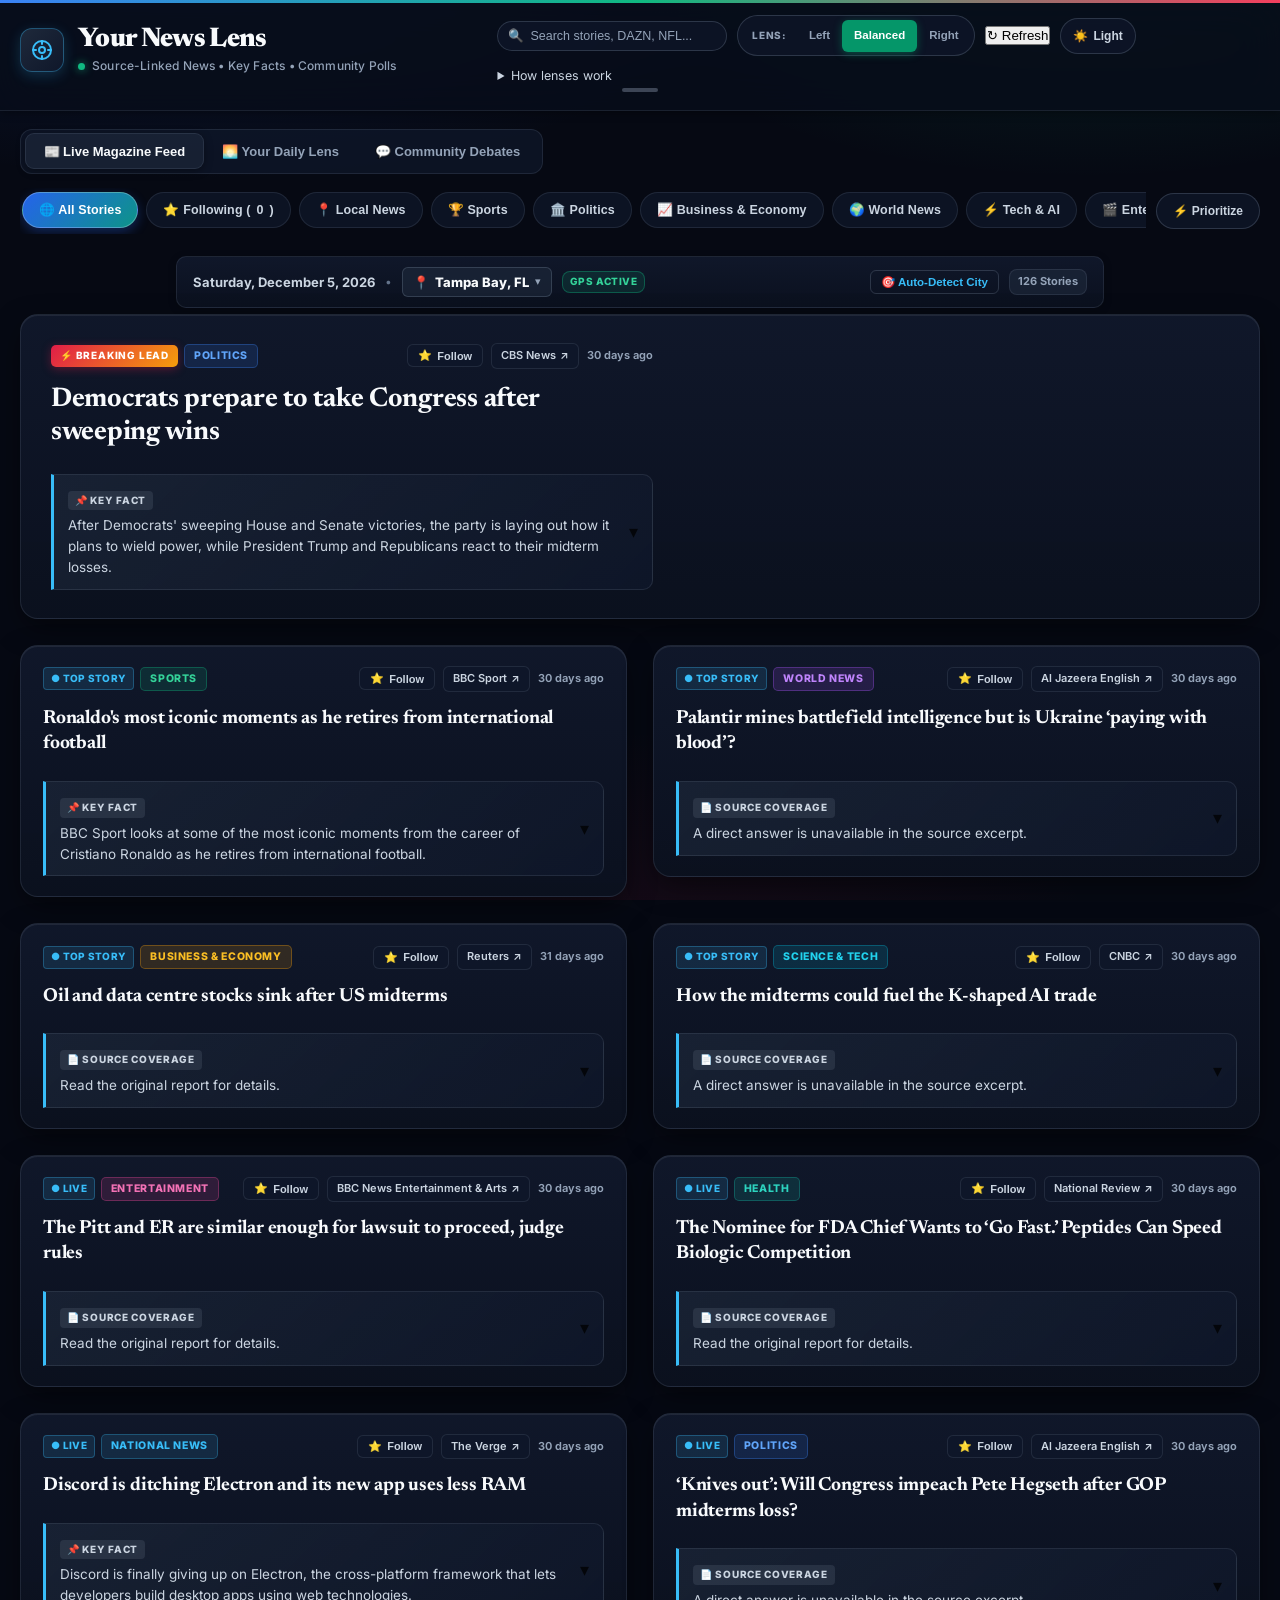
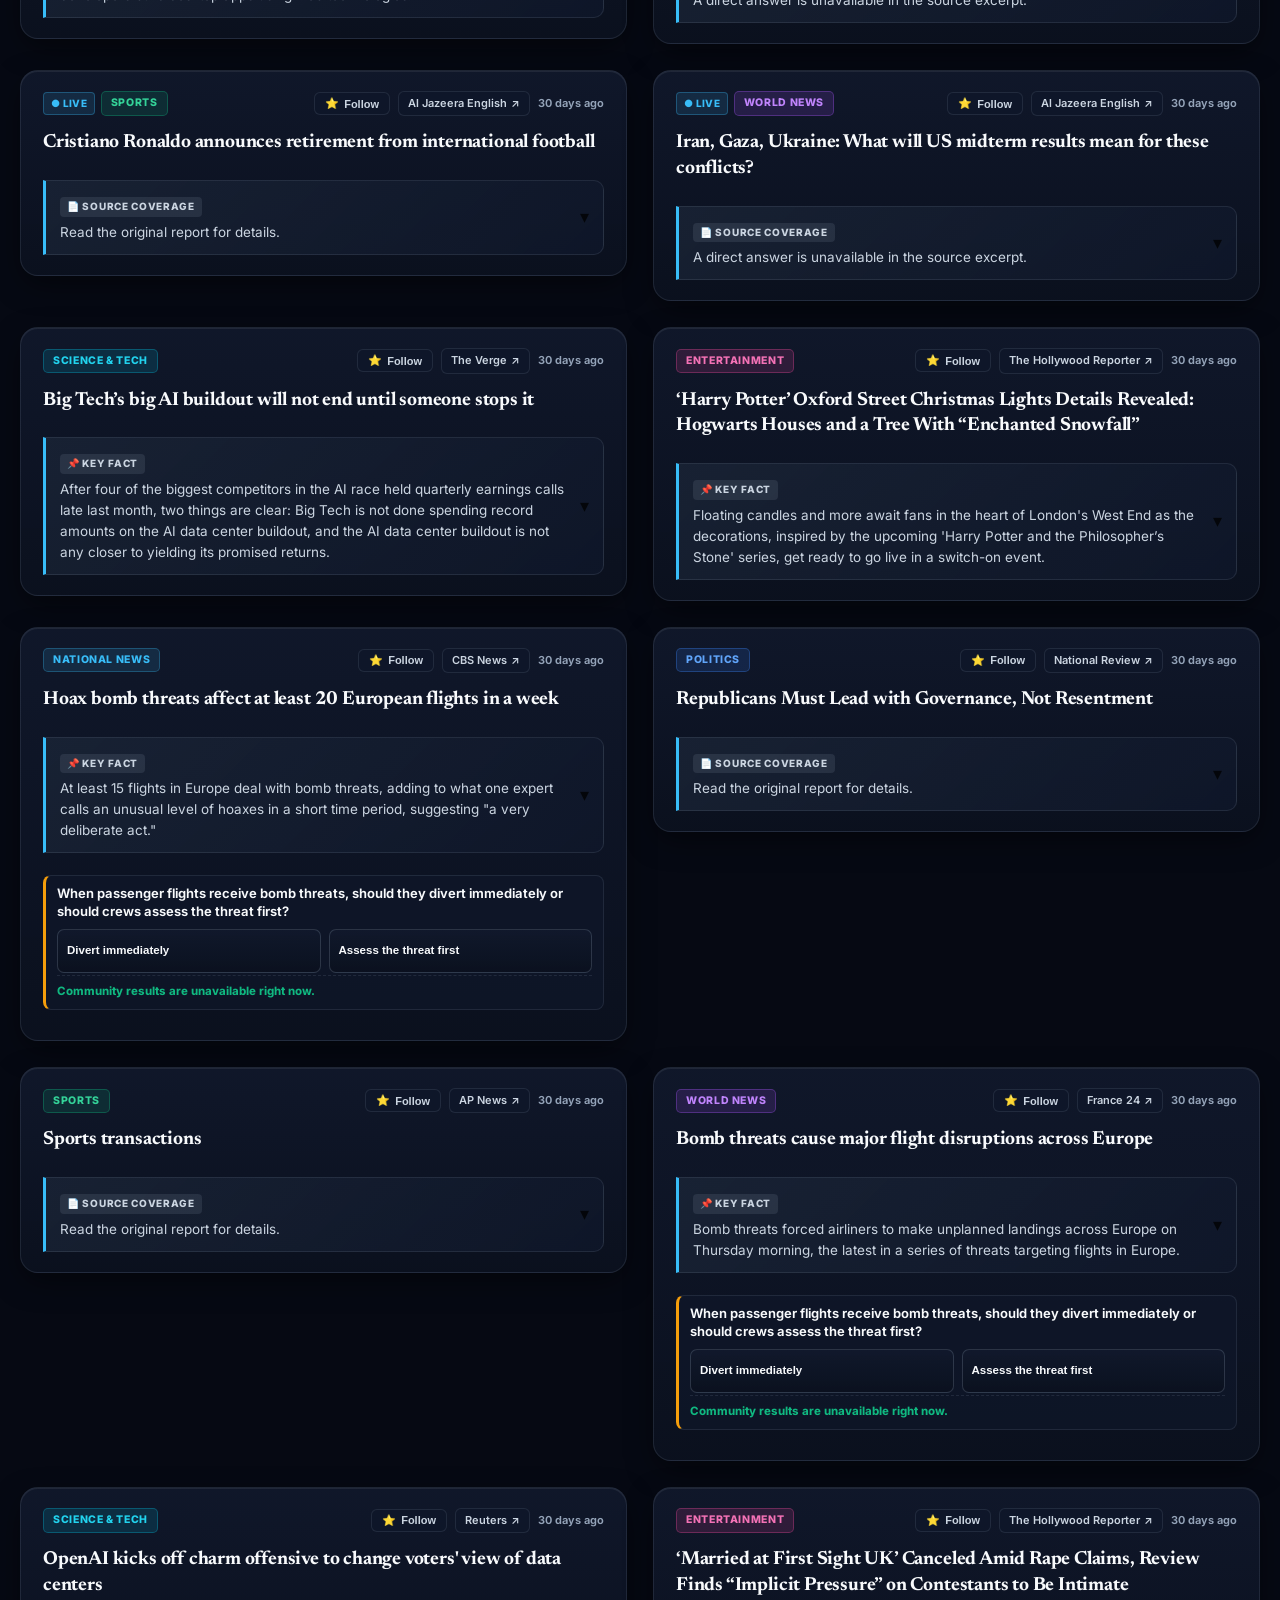
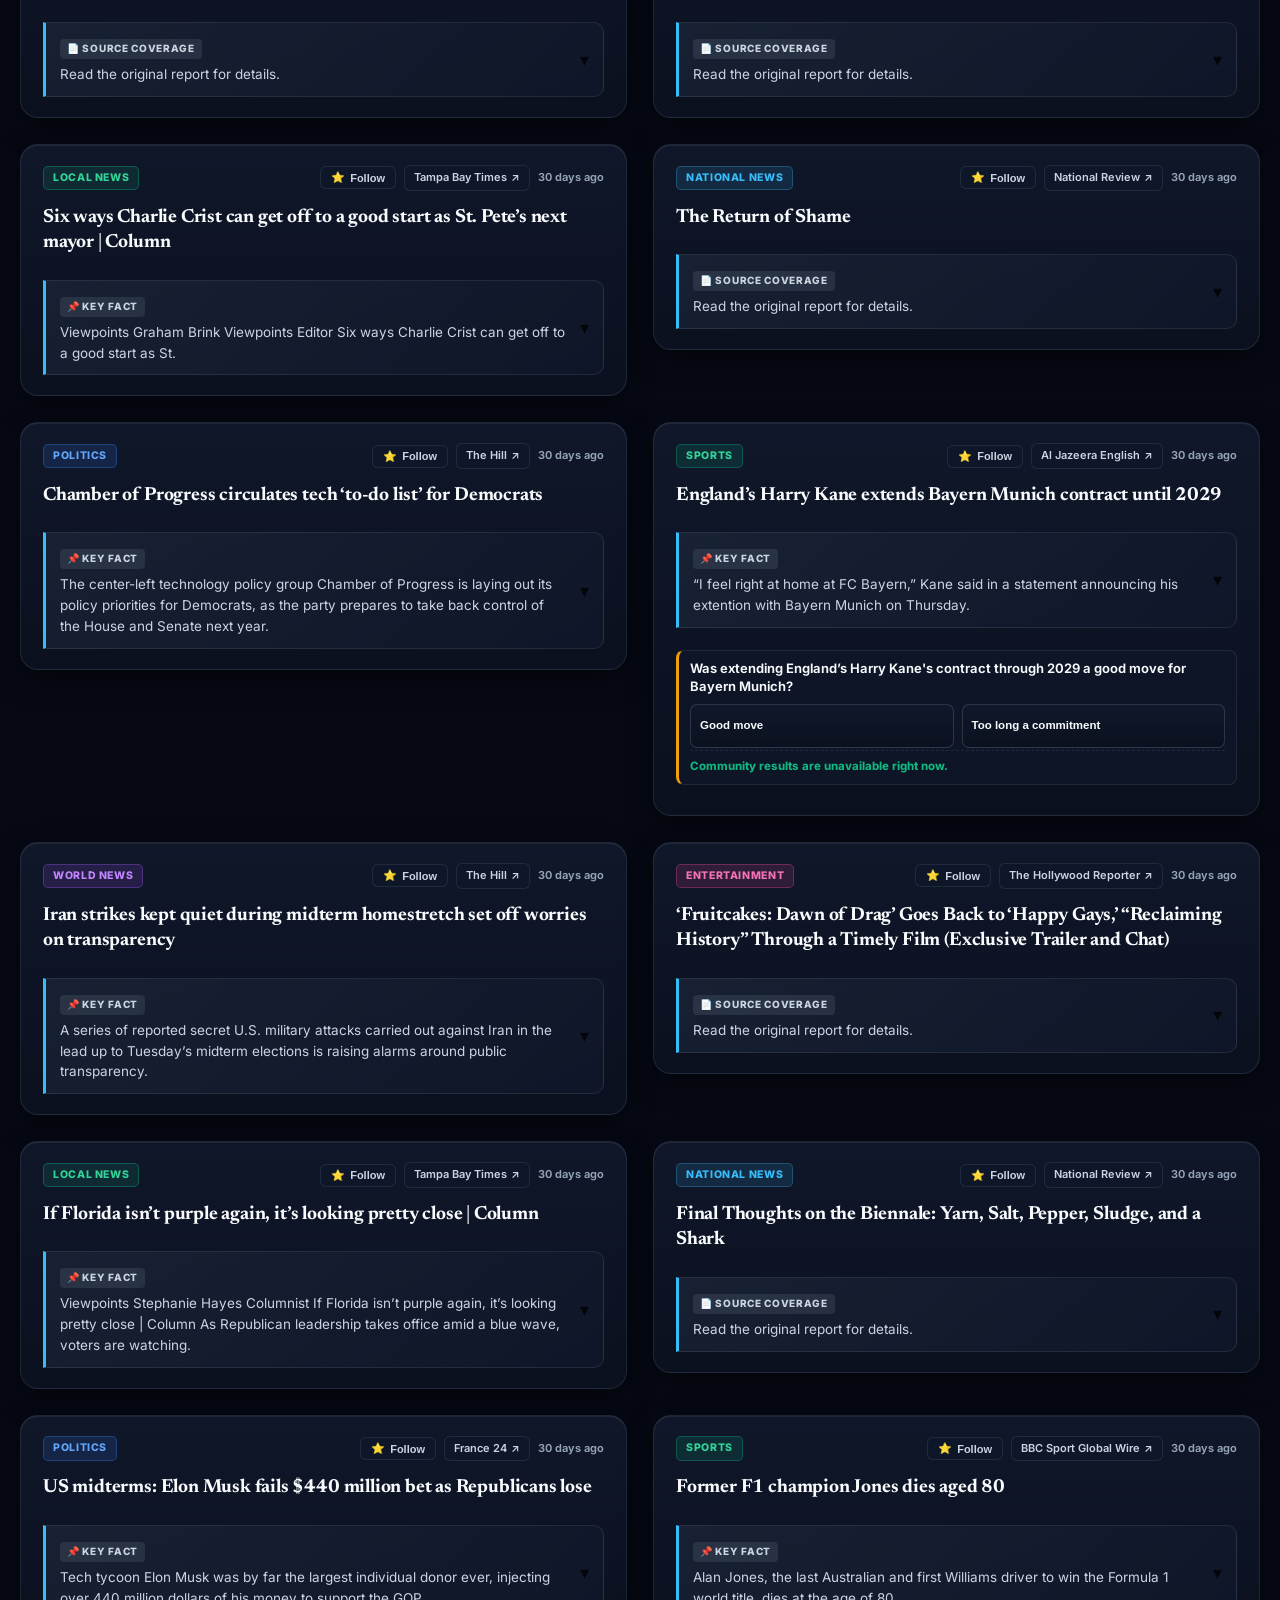
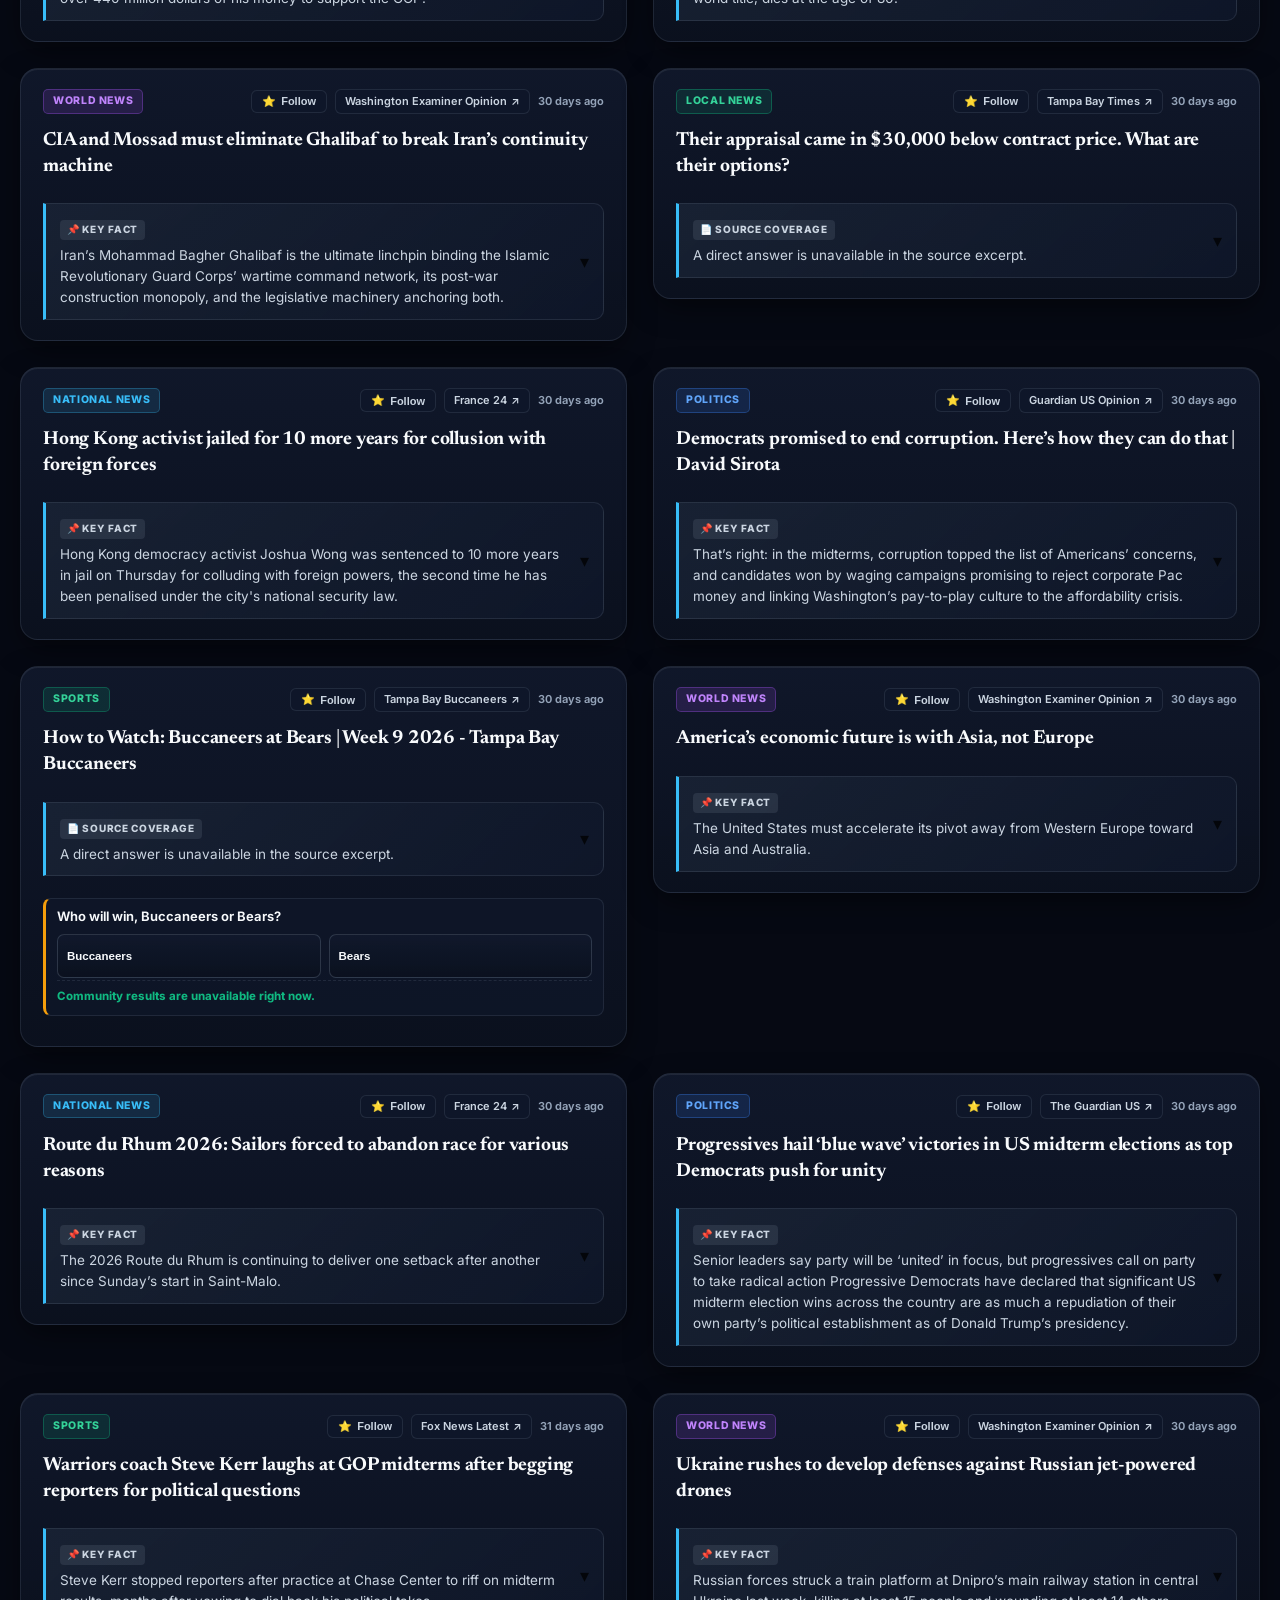
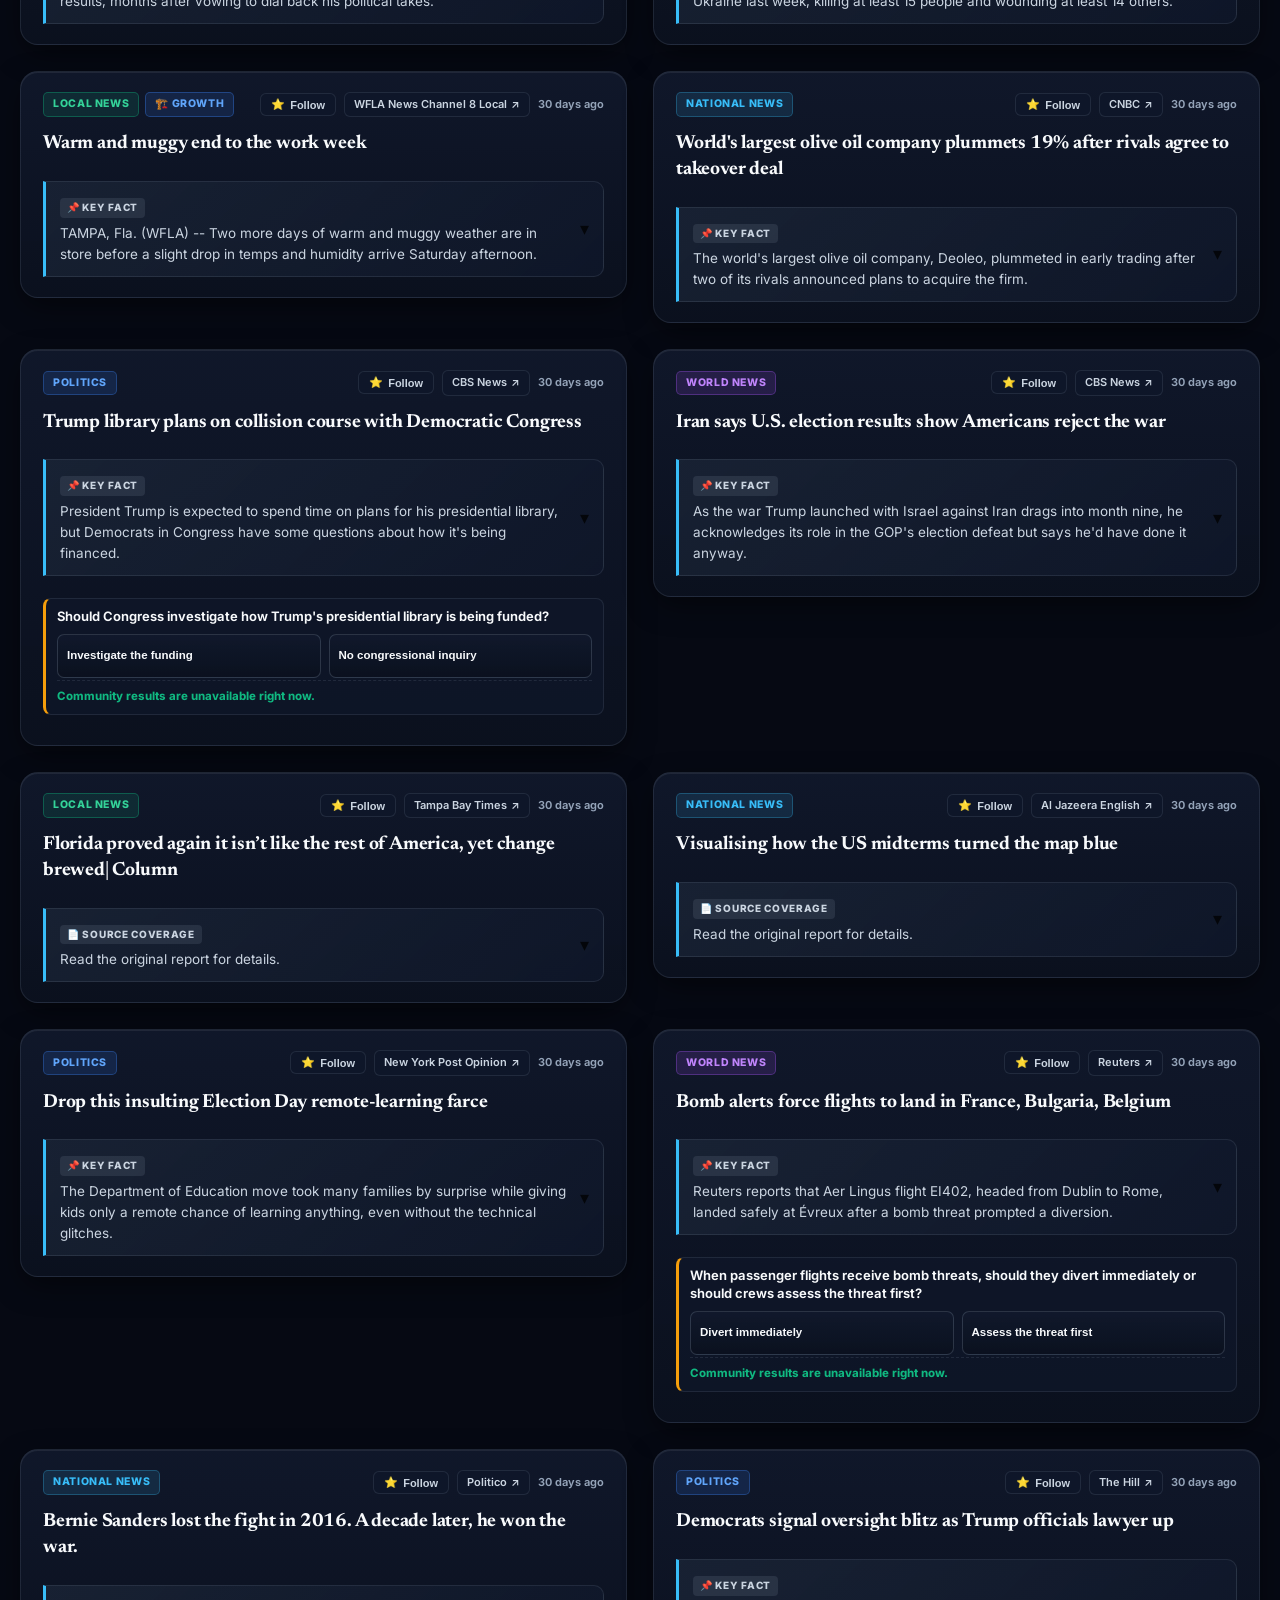
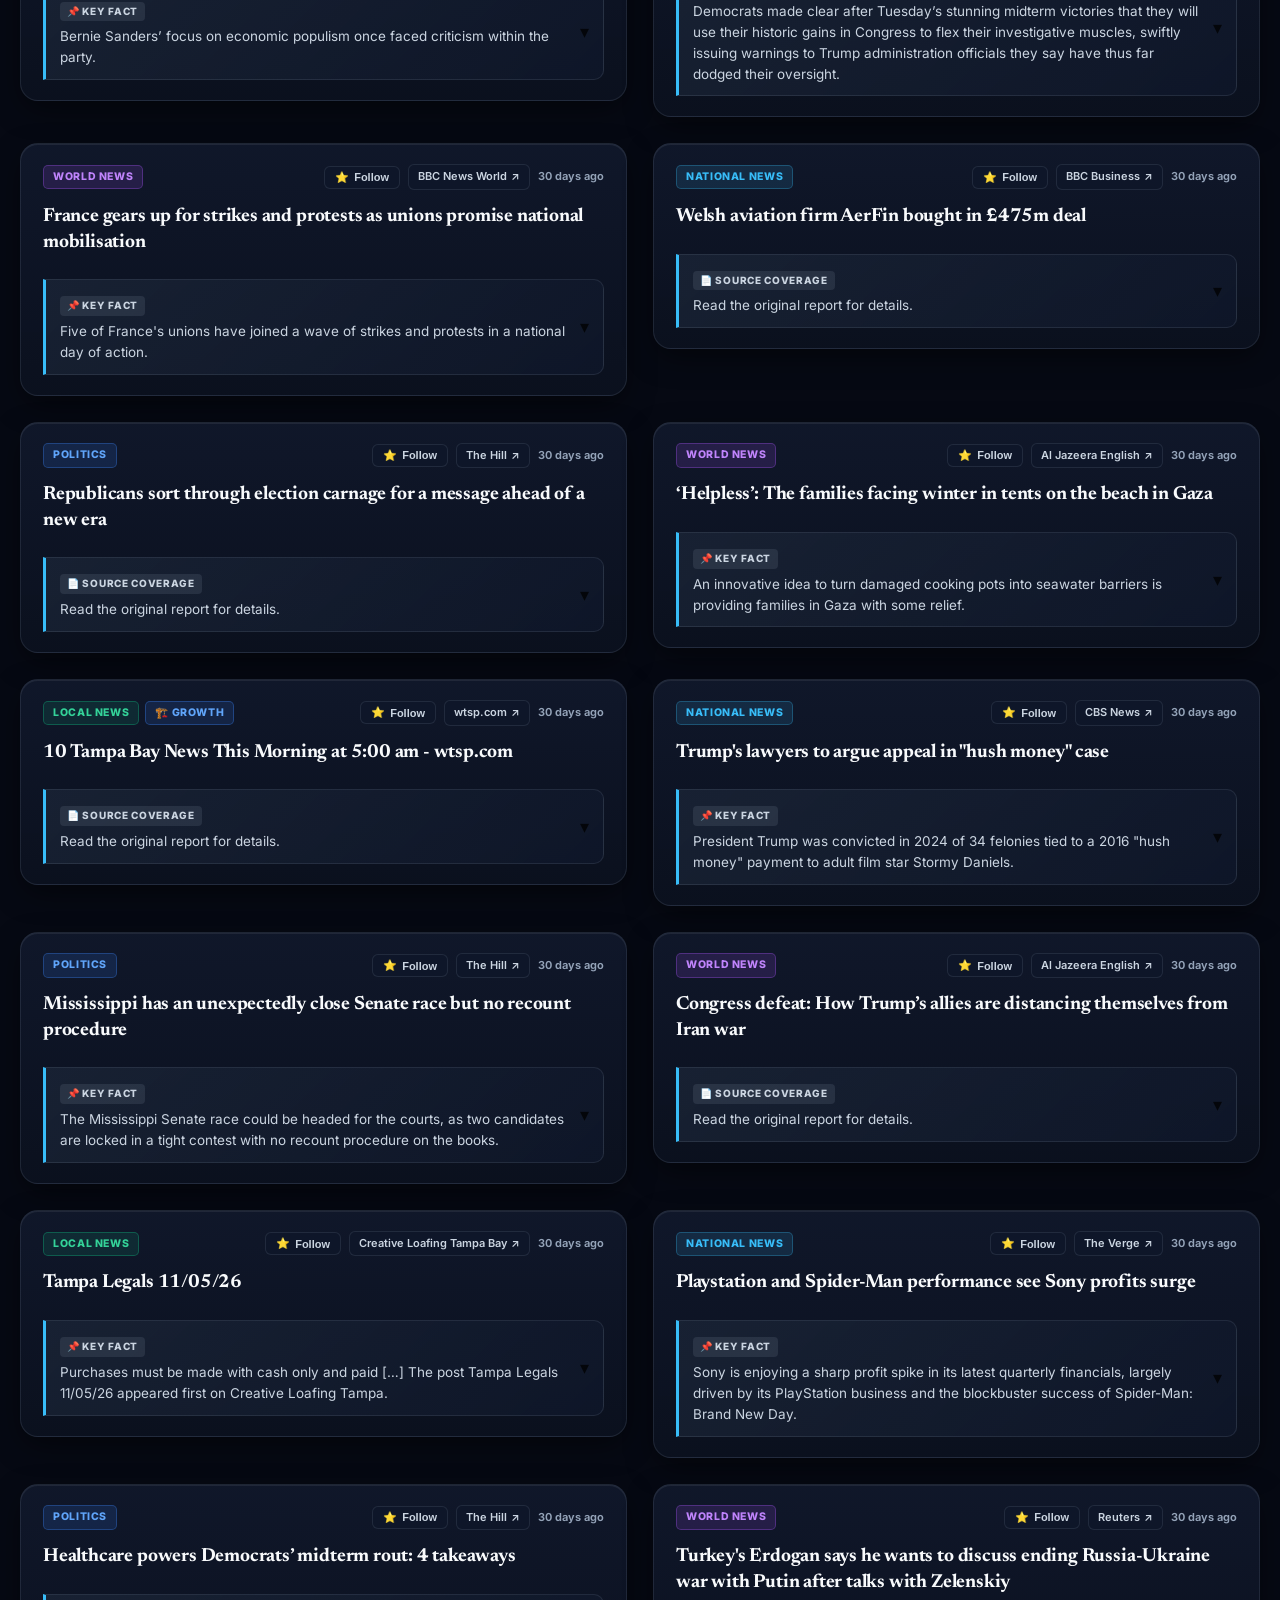
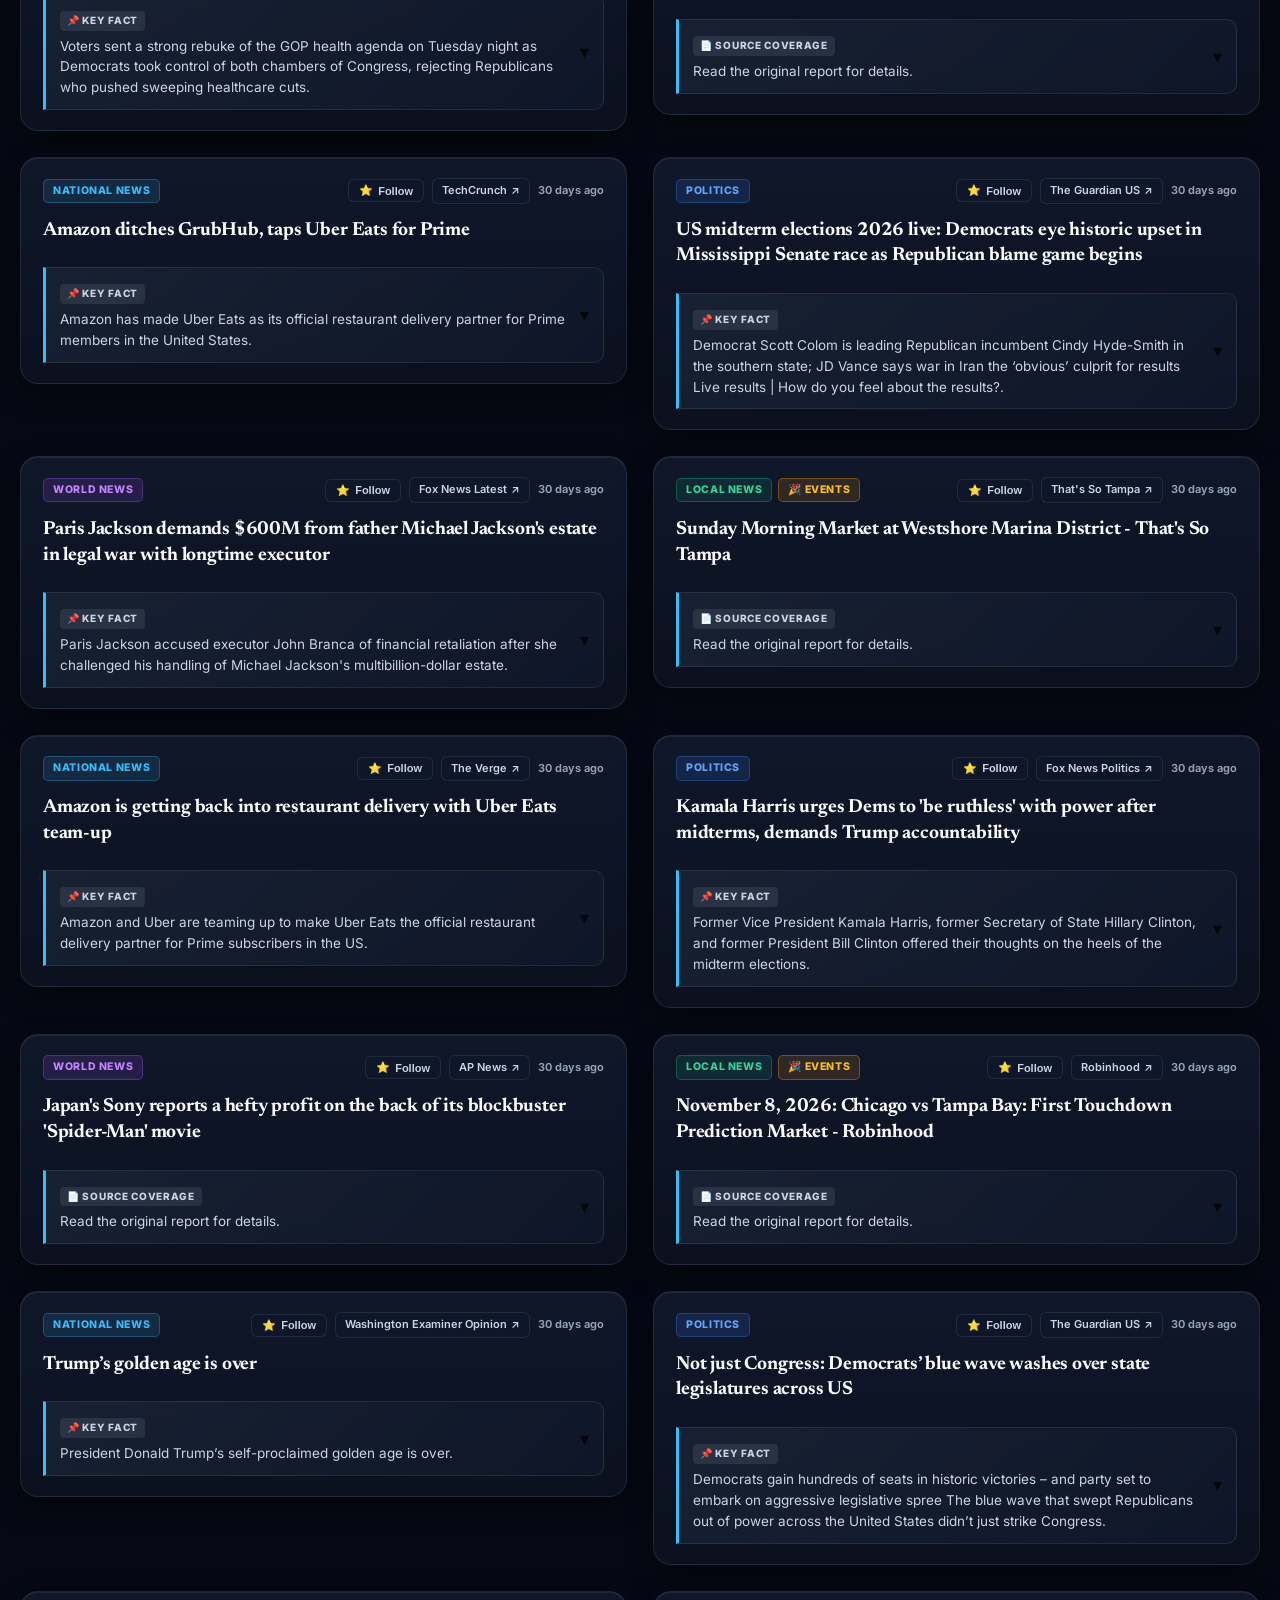
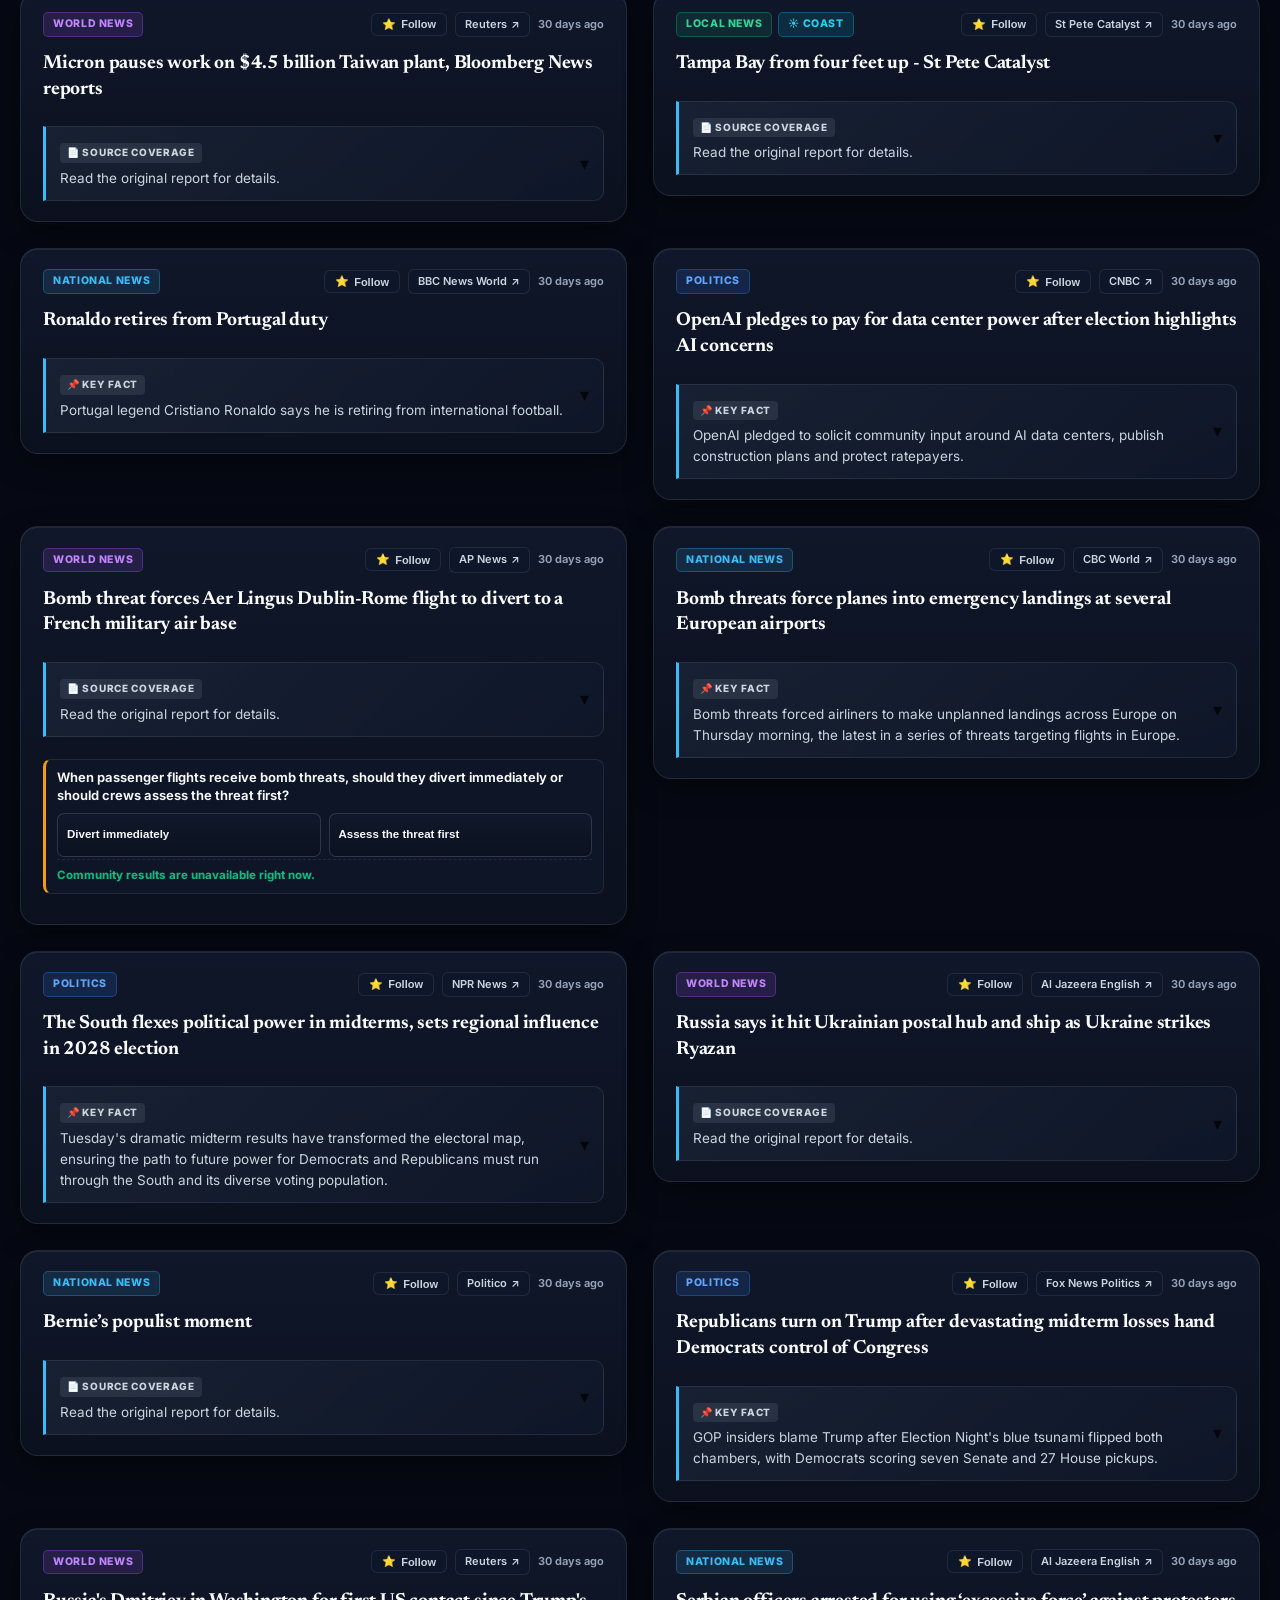
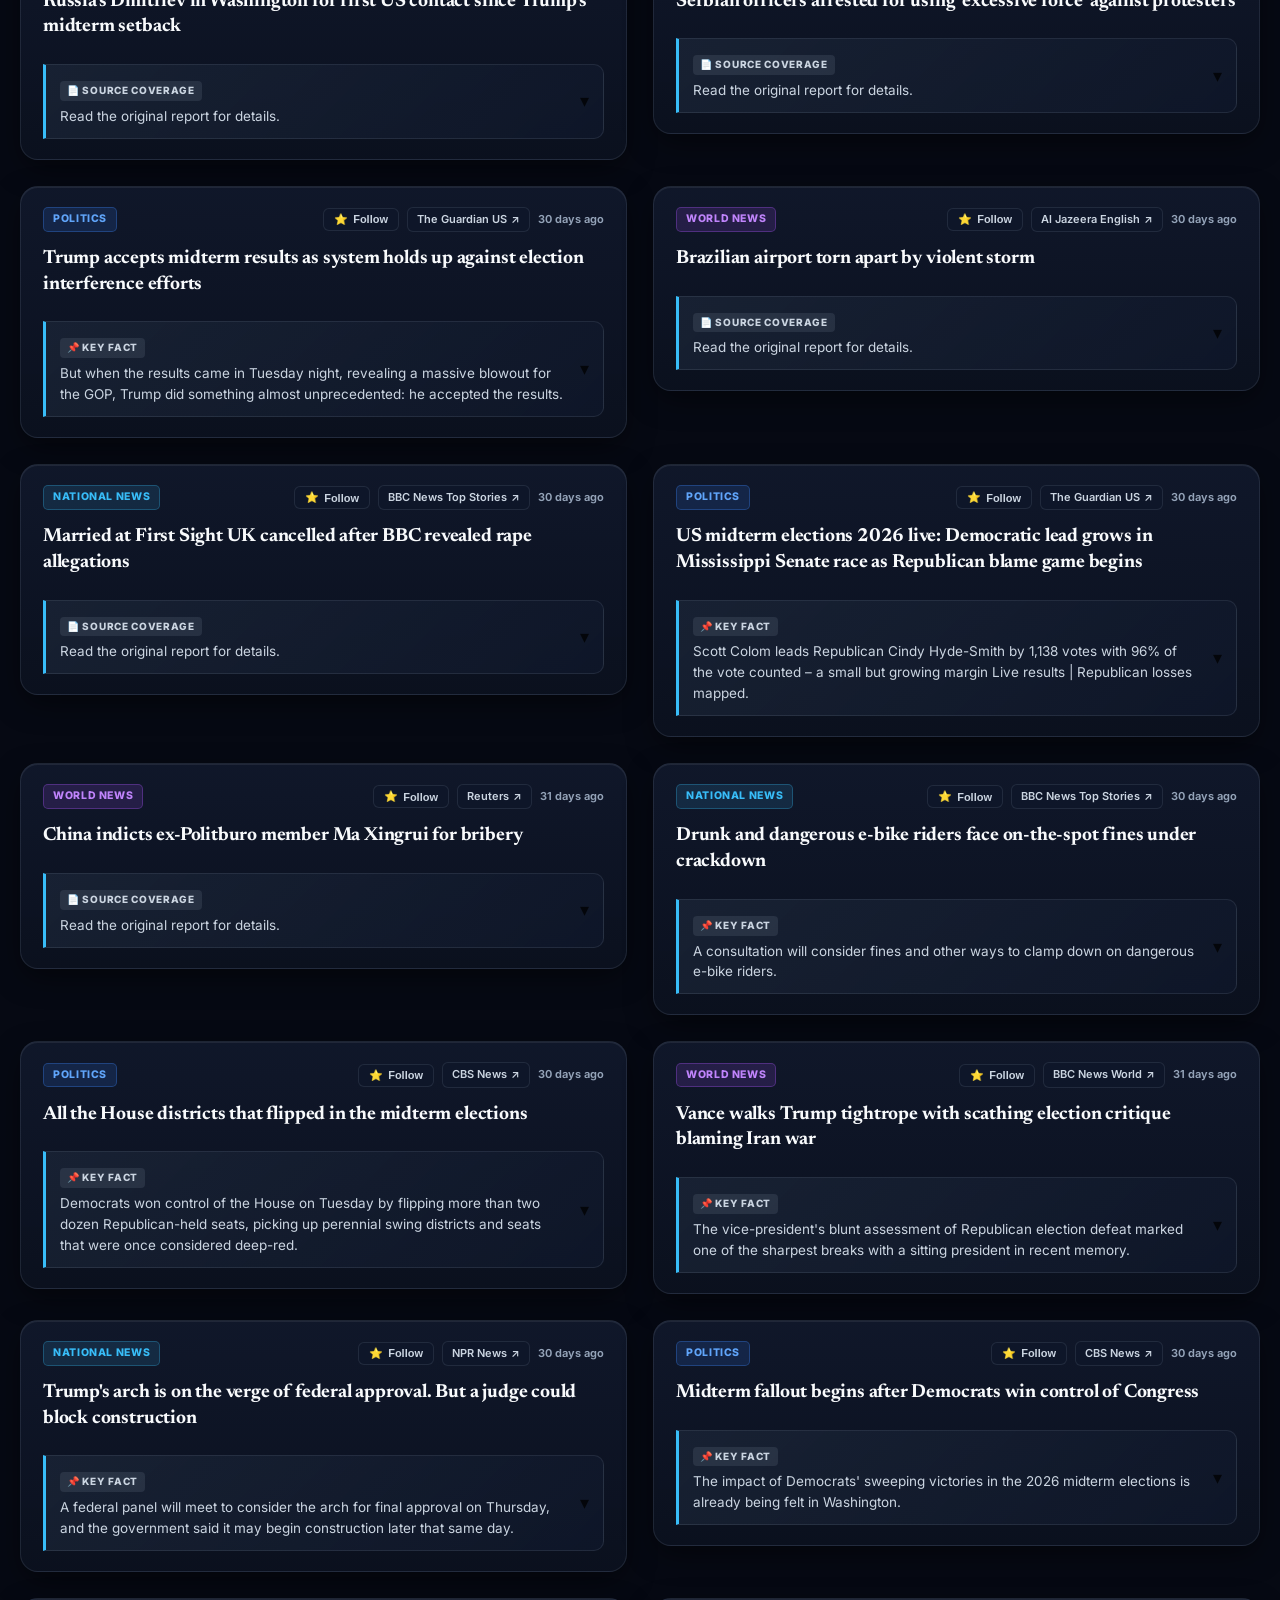
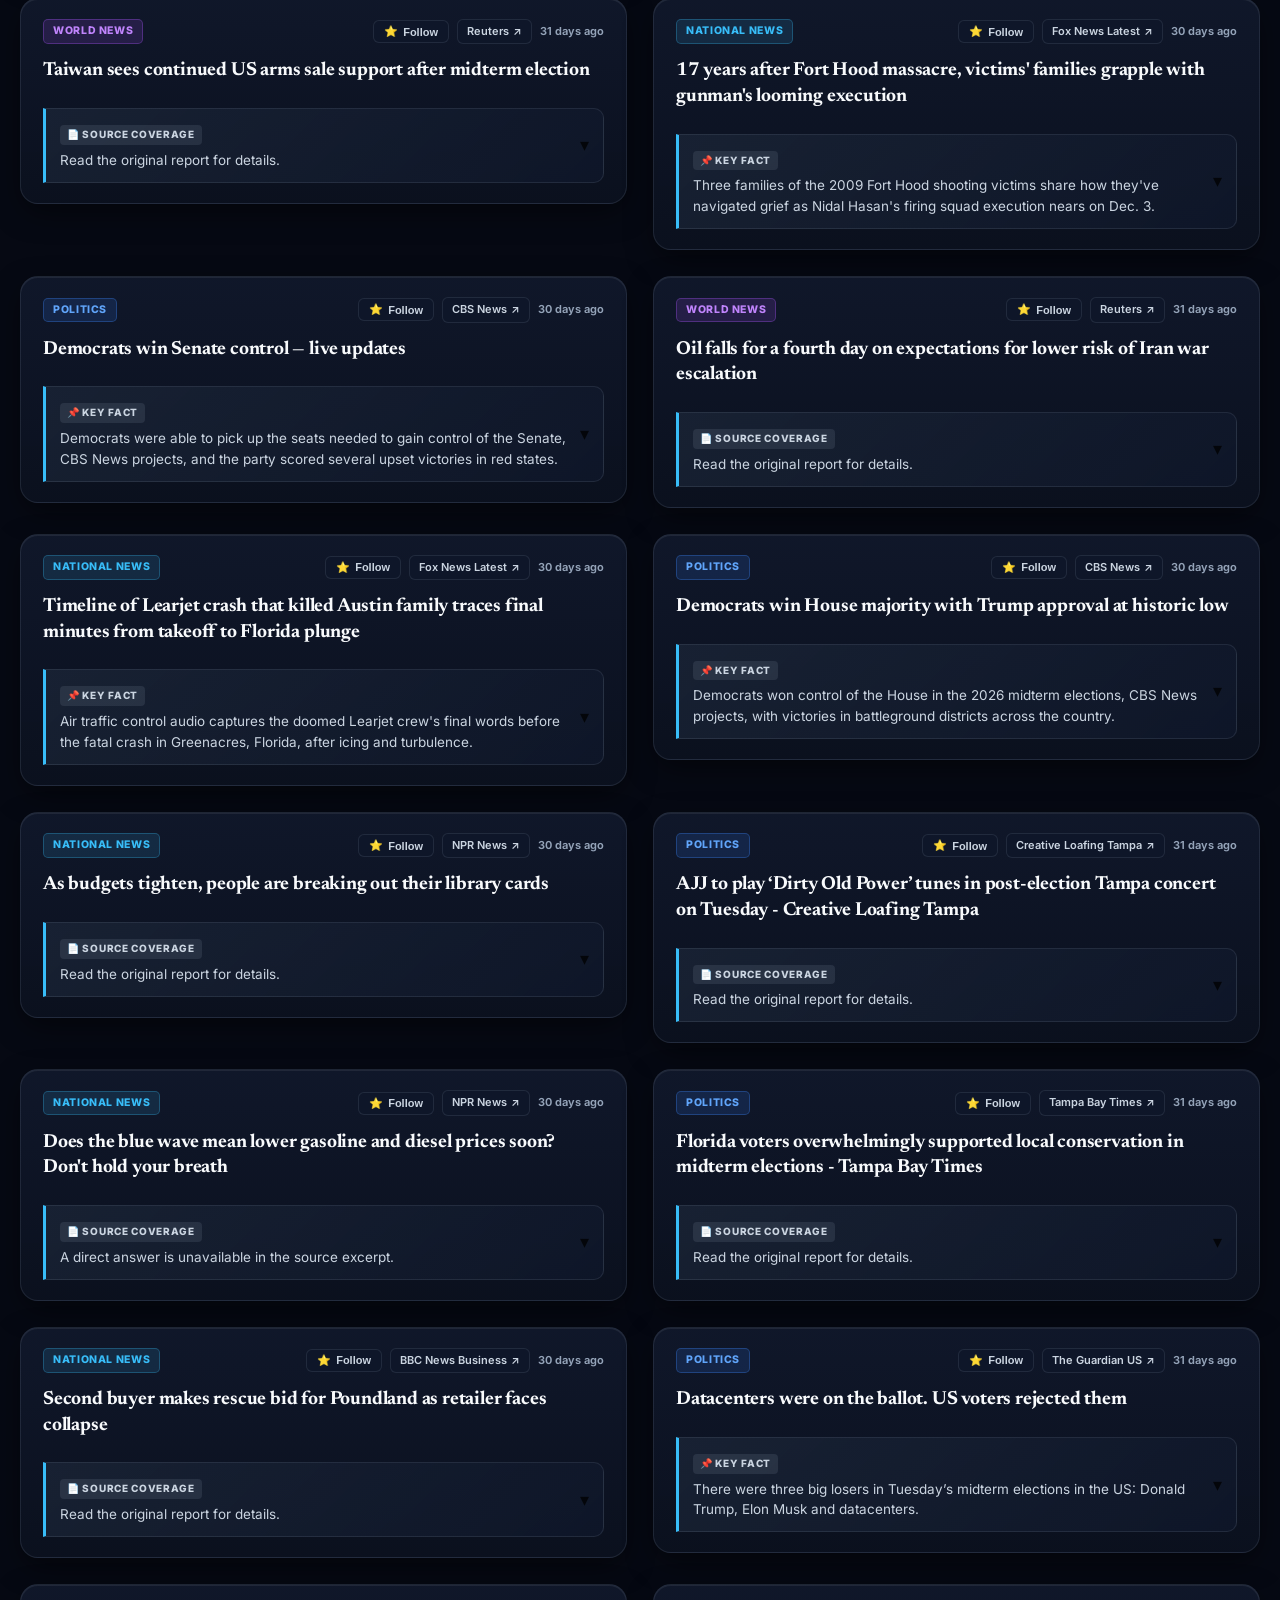
==== index.html @ 4e32388c "chore(wire): publish updated edition" ====
<!DOCTYPE html>
<html lang="en" data-theme="dark">
<head>
  <meta charset="UTF-8">
  <meta name="viewport" content="width=device-width, initial-scale=1.0">
  <meta name="description" content="A source-linked news briefing with concise key facts, different perspectives, and community polls.">
  <link rel="canonical" href="https://yournewslens.com/">
  <meta name="referrer" content="no-referrer">
  <link rel="preconnect" href="https://fonts.googleapis.com">
  <link rel="preconnect" href="https://fonts.gstatic.com" crossorigin>
  <link href="https://fonts.googleapis.com/css2?family=Inter:wght@400;500;600;700;800&family=Newsreader:ital,opsz,wght@0,6..72,400;0,6..72,600;0,6..72,700;0,6..72,800;1,6..72,400;1,6..72,600&display=swap" rel="stylesheet">
  <title>Your News Lens — Live Intelligence • Instant Answers • 3 Perspectives</title>
  <link rel="stylesheet" href="styles.css?v=72d0c7853863">
  <script defer src="app.js?v=53fbfe1c4f8f"></script>
  <script defer src="polling.js?v=587a704f7e82"></script>
</head>
<body>

  <div id="toastBox" class="toast-msg">✓ Copied!</div>

  <!-- Live Breaking Wire Ticker Bar -->


  <!-- Glassmorphic Editorial Masthead -->
  <header class="app-header" id="topAppBanner">
    <div id="bannerPullRefreshBar" class="banner-pull-refresh-bar" aria-live="polite"><span id="bannerPullRefreshIcon">↓</span><span id="bannerPullRefreshText">Pull down on banner to refresh stories</span></div>
    <div class="header-container">
      <div class="brand-row">
        <div class="brand-icon" aria-label="Your News Lens">
          <svg viewBox="0 0 24 24" fill="none" stroke="currentColor" stroke-width="2" stroke-linecap="round" stroke-linejoin="round">
            <circle cx="12" cy="12" r="9"></circle>
            <circle cx="12" cy="12" r="3"></circle>
            <line x1="12" y1="3" x2="12" y2="6"></line>
            <line x1="12" y1="18" x2="12" y2="21"></line>
            <line x1="3" y1="12" x2="6" y2="12"></line>
            <line x1="18" y1="12" x2="21" y2="12"></line>
          </svg>
        </div>
        <div class="brand-text">
          <div class="brand-title">Your News Lens</div>
          <div class="brand-tagline">
            <span class="live-indicator"></span>
            <span>Source-Linked News • Key Facts • Community Polls</span>
          </div>
        </div>
      </div>

      <div class="header-controls">
        <div class="search-input-wrap">
          <span class="search-icon-prefix">🔍</span>
          <input type="search" id="liveSearchInput" class="live-search-input" placeholder="Search stories, DAZN, NFL..." oninput="handleLiveSearch(this)" aria-label="Search stories" />
        </div>

        <div class="lens-selector-wrapper" role="group" aria-label="Perspective Lens Selector">
          <span class="lens-label">Lens:</span>
          <button type="button" class="lens-btn left" id="btnGlobalLeft" onclick="setGlobalPerspective('LEFT')">Left</button>
          <button type="button" class="lens-btn center active" id="btnGlobalCenter" onclick="setGlobalPerspective('CENTER')">Balanced</button>
          <button type="button" class="lens-btn right" id="btnGlobalRight" onclick="setGlobalPerspective('RIGHT')">Right</button>
        </div>

        <button type="button" class="btn-header-refresh" id="btnEditionRefresh" onclick="triggerBannerRefresh()" title="Refresh live stories without scrolling to top" aria-label="Refresh live stories">↻ <span>Refresh</span></button>
        <button type="button" class="btn-theme-toggle" id="btnThemeToggle" onclick="toggleThemeMode()" title="Switch between Obsidian Dark and Editorial Light mode">
          <span>☀️</span><span>Light</span>
        </button>
      </div>
    </div>
    <div class="banner-pull-pill-wrap" onclick="if(window.triggerBannerRefresh) window.triggerBannerRefresh();" title="Pull down on banner or tap to refresh stories"><div class="banner-pull-pill"></div></div>
  </header>

  <!-- Sub-Nav: View Tabs & Jewel-Tone Category Filter Bar -->
  <div class="filter-bar">
    <div class="top-nav-row">
      <div class="view-tabs" role="tablist">
        <button type="button" class="view-tab active" id="navStories" onclick="showStoriesTab()">
          <span>📰 Live Magazine Feed</span>
        </button>
        <button type="button" class="view-tab" id="navDailyLens" onclick="showDailyLensTab()">
          <span>🌅 Your Daily Lens</span>
        </button>
        <button type="button" class="view-tab" id="navLounge" onclick="showLoungeTab()">
          <span>💬 Community Debates</span>
        </button>
      </div>
    </div>

    <div class="category-bar-wrapper">
      <div class="category-carousel-wrapper">
        <div class="category-carousel" id="categoryCarousel">
          <button type="button" class="cat-pill active" data-category="All" onclick="filterCategory(this, 'All')">🌐 All Stories</button>
          <button type="button" class="cat-pill" data-category="Following" id="pillFollowing" onclick="filterCategory(this, 'Following')">⭐ Following (<span id="followingCountBadge">0</span>)</button>
          <button type="button" class="cat-pill" data-category="Local" onclick="filterCategory(this, 'Local')">📍 Local News</button>
          <button type="button" class="cat-pill" data-category="Sports" onclick="filterCategory(this, 'Sports')">🏆 Sports</button>
          <button type="button" class="cat-pill" data-category="Politics" onclick="filterCategory(this, 'Politics')">🏛️ Politics</button>
          <button type="button" class="cat-pill" data-category="Business" onclick="filterCategory(this, 'Business')">📈 Business & Economy</button>
          <button type="button" class="cat-pill" data-category="World" onclick="filterCategory(this, 'World')">🌍 World News</button>
          <button type="button" class="cat-pill" data-category="Tech" onclick="filterCategory(this, 'Tech')">⚡ Tech & AI</button>
          <button type="button" class="cat-pill" data-category="Entertainment" onclick="filterCategory(this, 'Entertainment')">🎬 Entertainment</button>
          <button type="button" class="cat-pill" data-category="Health" onclick="filterCategory(this, 'Health')">🩺 Health</button>
          <button type="button" class="cat-pill" data-category="Energy" onclick="filterCategory(this, 'Energy')">🌩️ Energy & Weather</button>
          <button type="button" class="cat-pill" data-category="Crime" onclick="filterCategory(this, 'Crime')">⚖️ Crime & Safety</button>
          <button type="button" class="cat-pill" data-category="Border" onclick="filterCategory(this, 'Border')">🛡️ Border & Security</button>
        </div>
      </div>

      <button type="button" class="btn-quick-customize" id="btnQuickCustomize" onclick="togglePersonalizePanel()" title="Prioritize your preferred beat">⚡ Prioritize</button>
    </div>

    <div class="personalize-panel" id="personalizePanel">
      <div class="personalize-header">
        <div class="personalize-title"><span>Prioritize Beat</span></div>
        <button type="button" class="btn-personalize-close" onclick="togglePersonalizePanel()" aria-label="Close customizer">&times;</button>
      </div>
      <div class="personalize-subhead">Pin your favorite beat to the top of the magazine grid:</div>
      <div class="focus-presets-row">
        <button type="button" class="focus-preset-btn active" data-focus="all" onclick="applyQuickFocus('all')">All News (Balanced Mix)</button>
        <button type="button" class="focus-preset-btn" data-focus="sports" onclick="applyQuickFocus('sports')">🏆 Sports First</button>
        <button type="button" class="focus-preset-btn" data-focus="politics" onclick="applyQuickFocus('politics')">🏛️ Politics First</button>
        <button type="button" class="focus-preset-btn" data-focus="business" onclick="applyQuickFocus('business')">📈 Business First</button>
        <button type="button" class="focus-preset-btn" data-focus="tech" onclick="applyQuickFocus('tech')">⚡ Tech First</button>
      </div>
    </div>
  </div>

  <main>
    <!-- TOP NEWS HORIZONTAL SCROLL CAROUSEL (Top 5 Stories) -->


    <!-- VERTICAL FEED SECTION DIVIDER -->

        <!-- Local News Metro Control Bar -->
    <!-- Welcoming Editorial Masthead & Metro Control -->
    <div class="welcome-edition-bar" id="localNewsBanner">
      <div class="edition-bar-inner">
        <div class="edition-meta-left">
          <span class="edition-date" id="currentEditionDate">Friday, October 30, 2026</span>
          <span class="edition-divider">•</span>
          <div class="edition-location-selector" onclick="toggleCityDropdown()" id="btnChangeCity" title="Click to change metro area">
            <span class="edition-pin">📍</span>
            <span class="edition-city" id="localCityDisplay">Tampa Bay, FL</span>
            <span class="edition-dropdown-icon">▾</span>
          </div>
          <span class="edition-status-badge" id="localStatusPill">GPS Active</span>
        </div>

        <div class="edition-meta-right">
          <button type="button" class="btn-detect-gps" onclick="detectUserLocation()" id="btnDetectLocation" title="Auto-detect current GPS location">
            <span>🎯 Auto-Detect City</span>
          </button>
          <span class="live-counter-pill" id="liveStoryCountBadge">134 Stories</span>
        </div>
      </div>

      <!-- Quick Metro Selector Dropdown -->
      <div class="city-selector-dropdown" id="citySelectorDropdown" style="display: none;">
        <div class="city-dropdown-header">
          <span class="city-dropdown-title">Select Your Metro Area:</span>
          <button type="button" class="btn-close-dropdown" onclick="toggleCityDropdown()" aria-label="Close selector">&times;</button>
        </div>
        <div class="city-presets-grid">
          <button type="button" class="city-preset-btn active" data-metro="Tampa Bay, FL" onclick="selectMetro('Tampa Bay, FL')">🌴 Tampa Bay, FL</button>
          <button type="button" class="city-preset-btn" data-metro="Orlando & Central FL" onclick="selectMetro('Orlando & Central FL')">🍊 Orlando, FL</button>
          <button type="button" class="city-preset-btn" data-metro="Miami & South FL" onclick="selectMetro('Miami & South FL')">🏖️ Miami, FL</button>
          <button type="button" class="city-preset-btn" data-metro="Atlanta Metro, GA" onclick="selectMetro('Atlanta Metro, GA')">🍑 Atlanta, GA</button>
          <button type="button" class="city-preset-btn" data-metro="New York City Metro" onclick="selectMetro('New York City Metro')">🗽 New York, NY</button>
          <button type="button" class="city-preset-btn" data-metro="Washington D.C. Metro" onclick="selectMetro('Washington D.C. Metro')">🏛️ Washington, D.C.</button>
          <button type="button" class="city-preset-btn" data-metro="Chicago & Midwest" onclick="selectMetro('Chicago & Midwest')">🏙️ Chicago, IL</button>
          <button type="button" class="city-preset-btn" data-metro="Los Angeles & SoCal" onclick="selectMetro('Los Angeles & SoCal')">🌴 Los Angeles, CA</button>
          <button type="button" class="city-preset-btn" data-metro="Dallas-Fort Worth, TX" onclick="selectMetro('Dallas-Fort Worth, TX')">🤠 Dallas, TX</button>
        </div>
        <div class="city-custom-input-row">
          <input type="text" id="customCityInput" placeholder="Enter custom city or ZIP code..." class="city-input-field" onkeydown="if(event.key==='Enter') applyCustomCity();" />
          <button type="button" class="btn-apply-city" onclick="applyCustomCity()">Apply</button>
        </div>
      </div>
    </div>

    <!-- Local Subcategories Bar (Reveals when Local News is selected) -->
    <div class="local-subnav-bar" id="localSubnavBar" style="display: none;">
      <div class="local-subnav-inner">
        <span class="local-subnav-label">Local Beat:</span>
        <button type="button" class="subcat-pill active" onclick="filterLocalSubcategory('all', this)">All Local Wire</button>
        <button type="button" class="subcat-pill" onclick="filterLocalSubcategory('events', this)">🎉 Events & Things to Do</button>
        <button type="button" class="subcat-pill" onclick="filterLocalSubcategory('growth', this)">🏗️ Growth & Transit</button>
        <button type="button" class="subcat-pill" onclick="filterLocalSubcategory('coast', this)">☀️ Coast & Nature</button>
      </div>
    </div>

    <!-- The Dinner Table Cheat Sheet (60-Second Conversation Ammunition) -->
    <!-- Blind Stance Challenge Section (Micro-Stance Survey & Argument Reveal) -->




    <!-- Streamlined Bento Magazine Feed -->
    <!-- BEGIN DAILY LENS -->

    <!-- YOUR DAILY LENS (Personalized Morning Briefing & 24-Hour Delta) -->
    <div id="dailyLensView" class="daily-lens-container" style="display: none;">
      <div class="daily-lens-header">
        <div class="daily-lens-badge">
          <span>🌅</span> <span>Daily briefing</span>
        </div>
        <h1 class="daily-lens-title">Your Daily Lens</h1>
        <p class="daily-lens-subtitle">Six stories from the latest edition.</p>
        <div class="daily-lens-meta-bar">
          <span class="daily-lens-date" id="dailyLensDateDisplay">Thursday, November 05, 2026</span>
          <span class="daily-lens-reading-time">⚡ 4-Minute Morning Read</span>
          <span class="daily-lens-status">🎯 Publisher links included</span>
        </div>
      </div>

      <div class="daily-lens-grid" id="dailyLensStoriesGrid">

        <article class="daily-lens-story-card" id="daily-card-story-6350333f39b2155126bd">
          <div class="daily-card-top">
            <div class="daily-card-badge-row">
              <span class="category-tag cat-politics">Politics</span>
              <span class="daily-card-source">CBS News • 7 mins ago</span>
            </div>
            <h2 class="daily-card-title" onclick="jumpToStoryCard('story-6350333f39b2155126bd')">Democrats prepare to take Congress after sweeping wins</h2>
          </div>

          <!-- What the source reports Callout Box -->
          <div class="what-changed-box">
            <div class="what-changed-header">
              <span class="what-changed-icon">⚡</span>
              <span class="what-changed-label">What the source reports</span>
            </div>
            <p class="what-changed-text">After Democrats&#x27; sweeping House and Senate victories, the party is laying out how it plans to wield power, while President Trump and Republicans react to their midterm losses.</p>
          </div>

          <div class="daily-card-actions">
            <button type="button" class="btn-follow-story" id="daily-follow-story-6350333f39b2155126bd" onclick="toggleFollowStory('story-6350333f39b2155126bd', this)">
              <span class="star-icon">⭐</span>
              <span class="follow-text">Follow story</span>
            </button>
            <button type="button" class="btn-jump-story" onclick="jumpToStoryCard('story-6350333f39b2155126bd')">
              <span>🔍 Full story</span>
              <span>&rarr;</span>
            </button>
          </div>
        </article>
        <article class="daily-lens-story-card" id="daily-card-story-a25be67db84b5a1f7bb3">
          <div class="daily-card-top">
            <div class="daily-card-badge-row">
              <span class="category-tag cat-sports">Sports</span>
              <span class="daily-card-source">BBC Sport • 34 mins ago</span>
            </div>
            <h2 class="daily-card-title" onclick="jumpToStoryCard('story-a25be67db84b5a1f7bb3')">Ronaldo&#x27;s most iconic moments as he retires from international football</h2>
          </div>

          <!-- What the source reports Callout Box -->
          <div class="what-changed-box">
            <div class="what-changed-header">
              <span class="what-changed-icon">⚡</span>
              <span class="what-changed-label">What the source reports</span>
            </div>
            <p class="what-changed-text">BBC Sport looks at some of the most iconic moments from the career of Cristiano Ronaldo as he retires from international football.</p>
          </div>

          <div class="daily-card-actions">
            <button type="button" class="btn-follow-story" id="daily-follow-story-a25be67db84b5a1f7bb3" onclick="toggleFollowStory('story-a25be67db84b5a1f7bb3', this)">
              <span class="star-icon">⭐</span>
              <span class="follow-text">Follow story</span>
            </button>
            <button type="button" class="btn-jump-story" onclick="jumpToStoryCard('story-a25be67db84b5a1f7bb3')">
              <span>🔍 Full story</span>
              <span>&rarr;</span>
            </button>
          </div>
        </article>
        <article class="daily-lens-story-card" id="daily-card-story-585958fcc3450e68f49c">
          <div class="daily-card-top">
            <div class="daily-card-badge-row">
              <span class="category-tag cat-world">World News</span>
              <span class="daily-card-source">Al Jazeera English • 23 mins ago</span>
            </div>
            <h2 class="daily-card-title" onclick="jumpToStoryCard('story-585958fcc3450e68f49c')">Palantir mines battlefield intelligence but is Ukraine ‘paying with blood’?</h2>
          </div>

          <!-- What the source reports Callout Box -->
          <div class="what-changed-box">
            <div class="what-changed-header">
              <span class="what-changed-icon">⚡</span>
              <span class="what-changed-label">What the source reports</span>
            </div>
            <p class="what-changed-text">A direct answer is unavailable in the source excerpt.</p>
          </div>

          <div class="daily-card-actions">
            <button type="button" class="btn-follow-story" id="daily-follow-story-585958fcc3450e68f49c" onclick="toggleFollowStory('story-585958fcc3450e68f49c', this)">
              <span class="star-icon">⭐</span>
              <span class="follow-text">Follow story</span>
            </button>
            <button type="button" class="btn-jump-story" onclick="jumpToStoryCard('story-585958fcc3450e68f49c')">
              <span>🔍 Full story</span>
              <span>&rarr;</span>
            </button>
          </div>
        </article>
        <article class="daily-lens-story-card" id="daily-card-story-24579f43522be140881b">
          <div class="daily-card-top">
            <div class="daily-card-badge-row">
              <span class="category-tag cat-business">Business &amp; Economy</span>
              <span class="daily-card-source">Reuters • 2 hours ago</span>
            </div>
            <h2 class="daily-card-title" onclick="jumpToStoryCard('story-24579f43522be140881b')">Oil and data centre stocks sink after US midterms</h2>
          </div>

          <!-- What the source reports Callout Box -->
          <div class="what-changed-box">
            <div class="what-changed-header">
              <span class="what-changed-icon">⚡</span>
              <span class="what-changed-label">What the source reports</span>
            </div>
            <p class="what-changed-text">Read the original report for details.</p>
          </div>

          <div class="daily-card-actions">
            <button type="button" class="btn-follow-story" id="daily-follow-story-24579f43522be140881b" onclick="toggleFollowStory('story-24579f43522be140881b', this)">
              <span class="star-icon">⭐</span>
              <span class="follow-text">Follow story</span>
            </button>
            <button type="button" class="btn-jump-story" onclick="jumpToStoryCard('story-24579f43522be140881b')">
              <span>🔍 Full story</span>
              <span>&rarr;</span>
            </button>
          </div>
        </article>
        <article class="daily-lens-story-card" id="daily-card-story-6b765f039611ea69d202">
          <div class="daily-card-top">
            <div class="daily-card-badge-row">
              <span class="category-tag cat-tech">Science &amp; Tech</span>
              <span class="daily-card-source">CNBC • 7 mins ago</span>
            </div>
            <h2 class="daily-card-title" onclick="jumpToStoryCard('story-6b765f039611ea69d202')">How the midterms could fuel the K-shaped AI trade</h2>
          </div>

          <!-- What the source reports Callout Box -->
          <div class="what-changed-box">
            <div class="what-changed-header">
              <span class="what-changed-icon">⚡</span>
              <span class="what-changed-label">What the source reports</span>
            </div>
            <p class="what-changed-text">A direct answer is unavailable in the source excerpt.</p>
          </div>

          <div class="daily-card-actions">
            <button type="button" class="btn-follow-story" id="daily-follow-story-6b765f039611ea69d202" onclick="toggleFollowStory('story-6b765f039611ea69d202', this)">
              <span class="star-icon">⭐</span>
              <span class="follow-text">Follow story</span>
            </button>
            <button type="button" class="btn-jump-story" onclick="jumpToStoryCard('story-6b765f039611ea69d202')">
              <span>🔍 Full story</span>
              <span>&rarr;</span>
            </button>
          </div>
        </article>
        <article class="daily-lens-story-card" id="daily-card-story-20a0439da47839082f01">
          <div class="daily-card-top">
            <div class="daily-card-badge-row">
              <span class="category-tag cat-entertainment">Entertainment</span>
              <span class="daily-card-source">BBC News Entertainment &amp; Arts • 36 mins ago</span>
            </div>
            <h2 class="daily-card-title" onclick="jumpToStoryCard('story-20a0439da47839082f01')">The Pitt and ER are similar enough for lawsuit to proceed, judge rules</h2>
          </div>

          <!-- What the source reports Callout Box -->
          <div class="what-changed-box">
            <div class="what-changed-header">
              <span class="what-changed-icon">⚡</span>
              <span class="what-changed-label">What the source reports</span>
            </div>
            <p class="what-changed-text">Read the original report for details.</p>
          </div>

          <div class="daily-card-actions">
            <button type="button" class="btn-follow-story" id="daily-follow-story-20a0439da47839082f01" onclick="toggleFollowStory('story-20a0439da47839082f01', this)">
              <span class="star-icon">⭐</span>
              <span class="follow-text">Follow story</span>
            </button>
            <button type="button" class="btn-jump-story" onclick="jumpToStoryCard('story-20a0439da47839082f01')">
              <span>🔍 Full story</span>
              <span>&rarr;</span>
            </button>
          </div>
        </article>
      </div>
    </div>
<!-- END GENERATED DAILY LENS -->
    <div id="storiesFeedView" class="feed-container" data-edition="8d403a6a4b65853a">
<!-- BEGIN STORY FEED -->

        <article class="compact-card featured-lead-card" data-category="Politics" data-master-category="Politics" data-cat-slug="politics" data-metro="" data-subcategory="" data-lean="center" data-has-perspectives="true" data-topics="[]" data-perspective-mode="political" data-source="CBS News" data-publisher-bias="center" data-original-index="0" id="story-6350333f39b2155126bd">

          <div class="hero-image-wrap" onclick="toggleStoryDetails('story-6350333f39b2155126bd')">
            <img src="https://assets1.cbsnewsstatic.com/hub/i/r/2026/11/05/1c4eaf49-6623-41d6-8d30-4fc32271a7c3/thumbnail/60x60/7ac3d071dd1e74a7b39914a03f14eee5/ap26308685149397.jpg" alt="" class="hero-photo" loading="lazy" referrerpolicy="no-referrer" onerror="this.parentElement.hidden=true" />
            <div class="photo-caption-bar">
              <span class="caption-text"></span>
              <span class="credit-tag">Source: CBS News</span>
            </div>
          </div>

          <div class="card-body">
            <div class="meta-row">
              <div class="tags-group">
                <span class="featured-lead-pill">⚡ BREAKING LEAD</span> <span class="category-tag cat-politics">Politics</span>
              </div>
              <div class="meta-source-wrap">
                <button type="button" class="btn-follow-card" id="follow-btn-story-6350333f39b2155126bd" onclick="toggleFollowStory('story-6350333f39b2155126bd', this); event.stopPropagation();" title="Follow this story for updates">
                  <span class="follow-star">⭐</span>
                  <span class="follow-label">Follow</span>
                </button>
                <a href="https://www.cbsnews.com/live-updates/midterm-election-results-2026-democrats-house-senate-trump/" target="_blank" rel="noopener noreferrer" class="source-link-chip" title="Read original article on CBS News">
                  <span>CBS News</span> <span class="ext-icon">↗</span>
                </a>
                <span class="source-tag" data-timestamp="1793879408">7 mins ago</span>
              </div>
            </div>

            <h3 class="story-title" onclick="toggleStoryDetails('story-6350333f39b2155126bd')" title="Click to view Key Facts">
              Democrats prepare to take Congress after sweeping wins
            </h3>

            <button type="button" class="fact-preview-strip" aria-expanded="false" aria-controls="story-6350333f39b2155126bd-facts-panel" onclick="toggleKeyFactsDrawer('story-6350333f39b2155126bd', event, this)">
              <span class="fact-preview-badge fact">📌 KEY FACT</span>
              <span class="fact-preview-text">After Democrats&#x27; sweeping House and Senate victories, the party is laying out how it plans to wield power, while President Trump and Republicans react to their midterm losses.</span><span class="fact-preview-chevron" aria-hidden="true">▾</span>
            </button>

            <!-- Community voting -->
            <div class="controversial-take-poll" hidden id="story-6350333f39b2155126bd-controversial-poll" data-story-id="story-6350333f39b2155126bd">
              <p class="take-statement-text"></p>

              <div class="take-vote-actions">
                <button type="button" class="btn-take-vote btn-take-agree" id="story-6350333f39b2155126bd-btn-agree" data-story-id="story-6350333f39b2155126bd" data-choice="agree">
                  <span class="vote-label"></span>
                  <span class="vote-pct" id="story-6350333f39b2155126bd-pct-agree" style="display: none;"></span>
                </button>
                <button type="button" class="btn-take-vote btn-take-disagree" id="story-6350333f39b2155126bd-btn-disagree" data-story-id="story-6350333f39b2155126bd" data-choice="disagree">
                  <span class="vote-label"></span>
                  <span class="vote-pct" id="story-6350333f39b2155126bd-pct-disagree" style="display: none;"></span>
                </button>
              </div>

              <!-- Live Polarizing Consensus Track (Populated strictly from real Supabase votes) -->
              <div class="take-consensus-track" id="story-6350333f39b2155126bd-take-track" style="display: none;">
                <div class="take-fill-agree" id="story-6350333f39b2155126bd-fill-agree" style="width: 0%;"></div>
                <div class="take-fill-disagree" id="story-6350333f39b2155126bd-fill-disagree" style="width: 0%;"></div>
              </div>

              <div class="take-footer-meta" id="story-6350333f39b2155126bd-take-footer" style="display: flex;">
                <span class="take-voted-msg" role="status" id="story-6350333f39b2155126bd-voted-msg">Loading community results…</span>
                <span class="take-total-votes" id="story-6350333f39b2155126bd-total-votes"></span>
              </div>
            </div>



            <div class="card-details" id="story-6350333f39b2155126bd-details">
              <div class="facts-drawer-panel" id="story-6350333f39b2155126bd-facts-panel" style="display: block;">

              </div>

              <div class="lens-drawer-panel" id="story-6350333f39b2155126bd-lens-panel" style="display: none;">

              <div id="story-6350333f39b2155126bd-view-LEFT" class="perspective-view-box" style="display: none;">
                <div class="lens-status-row">
                  <div class="lens-chip blue">
                    <span></span>
                    <span>Blue Lens</span>
                  </div>

                  <div class="card-toggle-group">
                    <button type="button" class="card-toggle-btn active left" data-story="story-6350333f39b2155126bd" data-perspective="LEFT" onclick="switchStoryPerspective(this.getAttribute('data-story'), 'LEFT'); event.stopPropagation();">Blue Lens</button>
                    <button type="button" class="card-toggle-btn " data-story="story-6350333f39b2155126bd" data-perspective="CENTER" onclick="switchStoryPerspective(this.getAttribute('data-story'), 'CENTER'); event.stopPropagation();">Balanced Lens</button>
                    <button type="button" class="card-toggle-btn " data-story="story-6350333f39b2155126bd" data-perspective="RIGHT" onclick="switchStoryPerspective(this.getAttribute('data-story'), 'RIGHT'); event.stopPropagation();">Red Lens</button>
                  </div>
                </div>

                <div class="perspective-meta-bar">
                  <span class="perspective-badge pending_commentary">Coverage pending</span>

                </div>

                <div class="talking-points-panel">
                  <div class="panel-header">
                    <span class="panel-title">💬 Key Talking Points & Arguments</span>
                    <button type="button" class="btn-copy-chip" onclick="copyPointsFromCard(this); event.stopPropagation();">📋 Copy</button>
                  </div>
                  <p class="neutral-desc">Source-matched coverage for this lens is pending.</p>
                </div>
              </div>
              <div id="story-6350333f39b2155126bd-view-CENTER" class="perspective-view-box" >
                <div class="lens-status-row">
                  <div class="lens-chip emerald">
                    <span></span>
                    <span>Balanced Lens</span>
                  </div>

                  <div class="card-toggle-group">
                    <button type="button" class="card-toggle-btn " data-story="story-6350333f39b2155126bd" data-perspective="LEFT" onclick="switchStoryPerspective(this.getAttribute('data-story'), 'LEFT'); event.stopPropagation();">Blue Lens</button>
                    <button type="button" class="card-toggle-btn active center" data-story="story-6350333f39b2155126bd" data-perspective="CENTER" onclick="switchStoryPerspective(this.getAttribute('data-story'), 'CENTER'); event.stopPropagation();">Balanced Lens</button>
                    <button type="button" class="card-toggle-btn " data-story="story-6350333f39b2155126bd" data-perspective="RIGHT" onclick="switchStoryPerspective(this.getAttribute('data-story'), 'RIGHT'); event.stopPropagation();">Red Lens</button>
                  </div>
                </div>

                <div class="perspective-meta-bar">
                  <span class="perspective-badge documented_commentary">📑 Documented Commentary</span>
                  <a class="source-attribution" href="https://www.cbsnews.com/live-updates/midterm-election-results-2026-democrats-house-senate-trump/" target="_blank" rel="noopener noreferrer">CBS News ↗</a>
                </div>

                <div class="talking-points-panel">
                  <div class="panel-header">
                    <span class="panel-title">💬 Key Talking Points & Arguments</span>
                    <button type="button" class="btn-copy-chip" onclick="copyPointsFromCard(this); event.stopPropagation();">📋 Copy</button>
                  </div>
                  <div class="quote-row">After Democrats&#x27; sweeping House and Senate victories, the party is laying out how it plans to wield power, while President Trump and Republicans react to their midterm losses.</div>
                </div>
              </div>
              <div id="story-6350333f39b2155126bd-view-RIGHT" class="perspective-view-box" style="display: none;">
                <div class="lens-status-row">
                  <div class="lens-chip red">
                    <span></span>
                    <span>Red Lens</span>
                  </div>

                  <div class="card-toggle-group">
                    <button type="button" class="card-toggle-btn " data-story="story-6350333f39b2155126bd" data-perspective="LEFT" onclick="switchStoryPerspective(this.getAttribute('data-story'), 'LEFT'); event.stopPropagation();">Blue Lens</button>
                    <button type="button" class="card-toggle-btn " data-story="story-6350333f39b2155126bd" data-perspective="CENTER" onclick="switchStoryPerspective(this.getAttribute('data-story'), 'CENTER'); event.stopPropagation();">Balanced Lens</button>
                    <button type="button" class="card-toggle-btn active right" data-story="story-6350333f39b2155126bd" data-perspective="RIGHT" onclick="switchStoryPerspective(this.getAttribute('data-story'), 'RIGHT'); event.stopPropagation();">Red Lens</button>
                  </div>
                </div>

                <div class="perspective-meta-bar">
                  <span class="perspective-badge pending_commentary">Coverage pending</span>

                </div>

                <div class="talking-points-panel">
                  <div class="panel-header">
                    <span class="panel-title">💬 Key Talking Points & Arguments</span>
                    <button type="button" class="btn-copy-chip" onclick="copyPointsFromCard(this); event.stopPropagation();">📋 Copy</button>
                  </div>
                  <p class="neutral-desc">Source-matched coverage for this lens is pending.</p>
                </div>
              </div>
              </div>

              <div class="card-bottom-actions">
                <a href="https://www.cbsnews.com/live-updates/midterm-election-results-2026-democrats-house-senate-trump/" target="_blank" rel="noopener noreferrer" class="btn-read-article" title="Read full original article on CBS News">
                  <span>📖</span>
                  <span>Read Article</span>
                  <span class="arrow-up-right">↗</span>
                </a>
                <div class="card-action-group">
                  <button type="button" class="btn-action-small" onclick="toggleSaveCard(this)">
                    <span>🤍</span>
                    <span>Save</span>
                  </button>
                  <button type="button" class="btn-discuss-small" onclick="showLoungeTab()">
                    <span>👥</span> Discuss
                  </button>
                </div>
              </div>
            </div>
          </div>
        </article>

        <article class="compact-card" data-category="Sports" data-master-category="Sports" data-cat-slug="sports" data-metro="" data-subcategory="" data-lean="center" data-has-perspectives="true" data-topics="[]" data-perspective-mode="topical" data-source="BBC Sport" data-publisher-bias="center" data-original-index="1" id="story-a25be67db84b5a1f7bb3">

          <div class="hero-image-wrap" onclick="toggleStoryDetails('story-a25be67db84b5a1f7bb3')">
            <img src="https://ichef.bbci.co.uk/ace/standard/976/cpsprodpb/8ba6/live/a3e114a0-8c89-11ef-8537-35d6ce5671fe.jpg" alt="" class="hero-photo" loading="lazy" referrerpolicy="no-referrer" onerror="this.parentElement.hidden=true" />
            <div class="photo-caption-bar">
              <span class="caption-text"></span>
              <span class="credit-tag">Source: BBC Sport</span>
            </div>
          </div>

          <div class="card-body">
            <div class="meta-row">
              <div class="tags-group">
                <span class="live-wire-pill">● TOP STORY</span> <span class="category-tag cat-sports">Sports</span>
              </div>
              <div class="meta-source-wrap">
                <button type="button" class="btn-follow-card" id="follow-btn-story-a25be67db84b5a1f7bb3" onclick="toggleFollowStory('story-a25be67db84b5a1f7bb3', this); event.stopPropagation();" title="Follow this story for updates">
                  <span class="follow-star">⭐</span>
                  <span class="follow-label">Follow</span>
                </button>
                <a href="https://www.bbc.co.uk/sport/football/articles/cew197l8l17o?at_medium=RSS&amp;at_campaign=rss" target="_blank" rel="noopener noreferrer" class="source-link-chip" title="Read original article on BBC Sport">
                  <span>BBC Sport</span> <span class="ext-icon">↗</span>
                </a>
                <span class="source-tag" data-timestamp="1793877779">34 mins ago</span>
              </div>
            </div>

            <h3 class="story-title" onclick="toggleStoryDetails('story-a25be67db84b5a1f7bb3')" title="Click to view Key Facts">
              Ronaldo&#x27;s most iconic moments as he retires from international football
            </h3>

            <button type="button" class="fact-preview-strip" aria-expanded="false" aria-controls="story-a25be67db84b5a1f7bb3-facts-panel" onclick="toggleKeyFactsDrawer('story-a25be67db84b5a1f7bb3', event, this)">
              <span class="fact-preview-badge fact">📌 KEY FACT</span>
              <span class="fact-preview-text">BBC Sport looks at some of the most iconic moments from the career of Cristiano Ronaldo as he retires from international football.</span><span class="fact-preview-chevron" aria-hidden="true">▾</span>
            </button>

            <!-- Community voting -->
            <div class="controversial-take-poll" hidden id="story-a25be67db84b5a1f7bb3-controversial-poll" data-story-id="story-a25be67db84b5a1f7bb3">
              <p class="take-statement-text"></p>

              <div class="take-vote-actions">
                <button type="button" class="btn-take-vote btn-take-agree" id="story-a25be67db84b5a1f7bb3-btn-agree" data-story-id="story-a25be67db84b5a1f7bb3" data-choice="agree">
                  <span class="vote-label"></span>
                  <span class="vote-pct" id="story-a25be67db84b5a1f7bb3-pct-agree" style="display: none;"></span>
                </button>
                <button type="button" class="btn-take-vote btn-take-disagree" id="story-a25be67db84b5a1f7bb3-btn-disagree" data-story-id="story-a25be67db84b5a1f7bb3" data-choice="disagree">
                  <span class="vote-label"></span>
                  <span class="vote-pct" id="story-a25be67db84b5a1f7bb3-pct-disagree" style="display: none;"></span>
                </button>
              </div>

              <!-- Live Polarizing Consensus Track (Populated strictly from real Supabase votes) -->
              <div class="take-consensus-track" id="story-a25be67db84b5a1f7bb3-take-track" style="display: none;">
                <div class="take-fill-agree" id="story-a25be67db84b5a1f7bb3-fill-agree" style="width: 0%;"></div>
                <div class="take-fill-disagree" id="story-a25be67db84b5a1f7bb3-fill-disagree" style="width: 0%;"></div>
              </div>

              <div class="take-footer-meta" id="story-a25be67db84b5a1f7bb3-take-footer" style="display: flex;">
                <span class="take-voted-msg" role="status" id="story-a25be67db84b5a1f7bb3-voted-msg">Loading community results…</span>
                <span class="take-total-votes" id="story-a25be67db84b5a1f7bb3-total-votes"></span>
              </div>
            </div>



            <div class="card-details" id="story-a25be67db84b5a1f7bb3-details">
              <div class="facts-drawer-panel" id="story-a25be67db84b5a1f7bb3-facts-panel" style="display: block;">

              </div>

              <div class="lens-drawer-panel" id="story-a25be67db84b5a1f7bb3-lens-panel" style="display: none;">

              <div id="story-a25be67db84b5a1f7bb3-view-LEFT" class="perspective-view-box" style="display: none;">
                <div class="lens-status-row">
                  <div class="lens-chip emerald">
                    <span></span>
                    <span>People affected</span>
                  </div>

                  <div class="card-toggle-group">
                    <button type="button" class="card-toggle-btn active left" data-story="story-a25be67db84b5a1f7bb3" data-perspective="LEFT" onclick="switchStoryPerspective(this.getAttribute('data-story'), 'LEFT'); event.stopPropagation();">People affected</button>
                    <button type="button" class="card-toggle-btn " data-story="story-a25be67db84b5a1f7bb3" data-perspective="CENTER" onclick="switchStoryPerspective(this.getAttribute('data-story'), 'CENTER'); event.stopPropagation();">What is known</button>
                    <button type="button" class="card-toggle-btn " data-story="story-a25be67db84b5a1f7bb3" data-perspective="RIGHT" onclick="switchStoryPerspective(this.getAttribute('data-story'), 'RIGHT'); event.stopPropagation();">What to watch</button>
                  </div>
                </div>

                <div class="perspective-meta-bar">
                  <span class="perspective-badge editorial_prompt">Editorial lens</span>

                </div>

                <div class="talking-points-panel">
                  <div class="panel-header">
                    <span class="panel-title">💬 Key Talking Points & Arguments</span>
                    <button type="button" class="btn-copy-chip" onclick="copyPointsFromCard(this); event.stopPropagation();">📋 Copy</button>
                  </div>
                  <div class="quote-row">Who is directly affected by the development described here?</div>
                </div>
              </div>
              <div id="story-a25be67db84b5a1f7bb3-view-CENTER" class="perspective-view-box" >
                <div class="lens-status-row">
                  <div class="lens-chip emerald">
                    <span></span>
                    <span>What is known</span>
                  </div>

                  <div class="card-toggle-group">
                    <button type="button" class="card-toggle-btn " data-story="story-a25be67db84b5a1f7bb3" data-perspective="LEFT" onclick="switchStoryPerspective(this.getAttribute('data-story'), 'LEFT'); event.stopPropagation();">People affected</button>
                    <button type="button" class="card-toggle-btn active center" data-story="story-a25be67db84b5a1f7bb3" data-perspective="CENTER" onclick="switchStoryPerspective(this.getAttribute('data-story'), 'CENTER'); event.stopPropagation();">What is known</button>
                    <button type="button" class="card-toggle-btn " data-story="story-a25be67db84b5a1f7bb3" data-perspective="RIGHT" onclick="switchStoryPerspective(this.getAttribute('data-story'), 'RIGHT'); event.stopPropagation();">What to watch</button>
                  </div>
                </div>

                <div class="perspective-meta-bar">
                  <span class="perspective-badge editorial_prompt">Editorial lens</span>

                </div>

                <div class="talking-points-panel">
                  <div class="panel-header">
                    <span class="panel-title">💬 Key Talking Points & Arguments</span>
                    <button type="button" class="btn-copy-chip" onclick="copyPointsFromCard(this); event.stopPropagation();">📋 Copy</button>
                  </div>
                  <div class="quote-row">Which details does the original report establish?</div>
                </div>
              </div>
              <div id="story-a25be67db84b5a1f7bb3-view-RIGHT" class="perspective-view-box" style="display: none;">
                <div class="lens-status-row">
                  <div class="lens-chip emerald">
                    <span></span>
                    <span>What to watch</span>
                  </div>

                  <div class="card-toggle-group">
                    <button type="button" class="card-toggle-btn " data-story="story-a25be67db84b5a1f7bb3" data-perspective="LEFT" onclick="switchStoryPerspective(this.getAttribute('data-story'), 'LEFT'); event.stopPropagation();">People affected</button>
                    <button type="button" class="card-toggle-btn " data-story="story-a25be67db84b5a1f7bb3" data-perspective="CENTER" onclick="switchStoryPerspective(this.getAttribute('data-story'), 'CENTER'); event.stopPropagation();">What is known</button>
                    <button type="button" class="card-toggle-btn active right" data-story="story-a25be67db84b5a1f7bb3" data-perspective="RIGHT" onclick="switchStoryPerspective(this.getAttribute('data-story'), 'RIGHT'); event.stopPropagation();">What to watch</button>
                  </div>
                </div>

                <div class="perspective-meta-bar">
                  <span class="perspective-badge editorial_prompt">Editorial lens</span>

                </div>

                <div class="talking-points-panel">
                  <div class="panel-header">
                    <span class="panel-title">💬 Key Talking Points & Arguments</span>
                    <button type="button" class="btn-copy-chip" onclick="copyPointsFromCard(this); event.stopPropagation();">📋 Copy</button>
                  </div>
                  <div class="quote-row">What would the next report need to confirm?</div>
                </div>
              </div>
              </div>

              <div class="card-bottom-actions">
                <a href="https://www.bbc.co.uk/sport/football/articles/cew197l8l17o?at_medium=RSS&amp;at_campaign=rss" target="_blank" rel="noopener noreferrer" class="btn-read-article" title="Read full original article on BBC Sport">
                  <span>📖</span>
                  <span>Read Article</span>
                  <span class="arrow-up-right">↗</span>
                </a>
                <div class="card-action-group">
                  <button type="button" class="btn-action-small" onclick="toggleSaveCard(this)">
                    <span>🤍</span>
                    <span>Save</span>
                  </button>
                  <button type="button" class="btn-discuss-small" onclick="showLoungeTab()">
                    <span>👥</span> Discuss
                  </button>
                </div>
              </div>
            </div>
          </div>
        </article>

        <article class="compact-card" data-category="World News" data-master-category="World News" data-cat-slug="world" data-metro="" data-subcategory="" data-lean="center" data-has-perspectives="true" data-topics="[]" data-perspective-mode="topical" data-source="Al Jazeera English" data-publisher-bias="center" data-original-index="2" id="story-585958fcc3450e68f49c">


          <div class="card-body">
            <div class="meta-row">
              <div class="tags-group">
                <span class="live-wire-pill">● TOP STORY</span> <span class="category-tag cat-world">World News</span>
              </div>
              <div class="meta-source-wrap">
                <button type="button" class="btn-follow-card" id="follow-btn-story-585958fcc3450e68f49c" onclick="toggleFollowStory('story-585958fcc3450e68f49c', this); event.stopPropagation();" title="Follow this story for updates">
                  <span class="follow-star">⭐</span>
                  <span class="follow-label">Follow</span>
                </button>
                <a href="https://www.aljazeera.com/news/2026/11/5/palantir-mines-battlefield-intelligence-but-is-ukraine-paying-with-blood?traffic_source=rss" target="_blank" rel="noopener noreferrer" class="source-link-chip" title="Read original article on Al Jazeera English">
                  <span>Al Jazeera English</span> <span class="ext-icon">↗</span>
                </a>
                <span class="source-tag" data-timestamp="1793878469">23 mins ago</span>
              </div>
            </div>

            <h3 class="story-title" onclick="toggleStoryDetails('story-585958fcc3450e68f49c')" title="Click to view Key Facts">
              Palantir mines battlefield intelligence but is Ukraine ‘paying with blood’?
            </h3>

            <button type="button" class="fact-preview-strip" aria-expanded="false" aria-controls="story-585958fcc3450e68f49c-facts-panel" onclick="toggleKeyFactsDrawer('story-585958fcc3450e68f49c', event, this)">
              <span class="fact-preview-badge fact">📄 SOURCE COVERAGE</span>
              <span class="fact-preview-text">A direct answer is unavailable in the source excerpt.</span><span class="fact-preview-chevron" aria-hidden="true">▾</span>
            </button>

            <!-- Community voting -->
            <div class="controversial-take-poll" hidden id="story-585958fcc3450e68f49c-controversial-poll" data-story-id="story-585958fcc3450e68f49c">
              <p class="take-statement-text"></p>

              <div class="take-vote-actions">
                <button type="button" class="btn-take-vote btn-take-agree" id="story-585958fcc3450e68f49c-btn-agree" data-story-id="story-585958fcc3450e68f49c" data-choice="agree">
                  <span class="vote-label"></span>
                  <span class="vote-pct" id="story-585958fcc3450e68f49c-pct-agree" style="display: none;"></span>
                </button>
                <button type="button" class="btn-take-vote btn-take-disagree" id="story-585958fcc3450e68f49c-btn-disagree" data-story-id="story-585958fcc3450e68f49c" data-choice="disagree">
                  <span class="vote-label"></span>
                  <span class="vote-pct" id="story-585958fcc3450e68f49c-pct-disagree" style="display: none;"></span>
                </button>
              </div>

              <!-- Live Polarizing Consensus Track (Populated strictly from real Supabase votes) -->
              <div class="take-consensus-track" id="story-585958fcc3450e68f49c-take-track" style="display: none;">
                <div class="take-fill-agree" id="story-585958fcc3450e68f49c-fill-agree" style="width: 0%;"></div>
                <div class="take-fill-disagree" id="story-585958fcc3450e68f49c-fill-disagree" style="width: 0%;"></div>
              </div>

              <div class="take-footer-meta" id="story-585958fcc3450e68f49c-take-footer" style="display: flex;">
                <span class="take-voted-msg" role="status" id="story-585958fcc3450e68f49c-voted-msg">Loading community results…</span>
                <span class="take-total-votes" id="story-585958fcc3450e68f49c-total-votes"></span>
              </div>
            </div>



            <div class="card-details" id="story-585958fcc3450e68f49c-details">
              <div class="facts-drawer-panel" id="story-585958fcc3450e68f49c-facts-panel" style="display: block;">

              </div>

              <div class="lens-drawer-panel" id="story-585958fcc3450e68f49c-lens-panel" style="display: none;">

              <div id="story-585958fcc3450e68f49c-view-LEFT" class="perspective-view-box" style="display: none;">
                <div class="lens-status-row">
                  <div class="lens-chip emerald">
                    <span></span>
                    <span>People affected</span>
                  </div>

                  <div class="card-toggle-group">
                    <button type="button" class="card-toggle-btn active left" data-story="story-585958fcc3450e68f49c" data-perspective="LEFT" onclick="switchStoryPerspective(this.getAttribute('data-story'), 'LEFT'); event.stopPropagation();">People affected</button>
                    <button type="button" class="card-toggle-btn " data-story="story-585958fcc3450e68f49c" data-perspective="CENTER" onclick="switchStoryPerspective(this.getAttribute('data-story'), 'CENTER'); event.stopPropagation();">What is known</button>
                    <button type="button" class="card-toggle-btn " data-story="story-585958fcc3450e68f49c" data-perspective="RIGHT" onclick="switchStoryPerspective(this.getAttribute('data-story'), 'RIGHT'); event.stopPropagation();">What to watch</button>
                  </div>
                </div>

                <div class="perspective-meta-bar">
                  <span class="perspective-badge editorial_prompt">Editorial lens</span>

                </div>

                <div class="talking-points-panel">
                  <div class="panel-header">
                    <span class="panel-title">💬 Key Talking Points & Arguments</span>
                    <button type="button" class="btn-copy-chip" onclick="copyPointsFromCard(this); event.stopPropagation();">📋 Copy</button>
                  </div>
                  <div class="quote-row">Who is directly affected by the development described here?</div>
                </div>
              </div>
              <div id="story-585958fcc3450e68f49c-view-CENTER" class="perspective-view-box" >
                <div class="lens-status-row">
                  <div class="lens-chip emerald">
                    <span></span>
                    <span>What is known</span>
                  </div>

                  <div class="card-toggle-group">
                    <button type="button" class="card-toggle-btn " data-story="story-585958fcc3450e68f49c" data-perspective="LEFT" onclick="switchStoryPerspective(this.getAttribute('data-story'), 'LEFT'); event.stopPropagation();">People affected</button>
                    <button type="button" class="card-toggle-btn active center" data-story="story-585958fcc3450e68f49c" data-perspective="CENTER" onclick="switchStoryPerspective(this.getAttribute('data-story'), 'CENTER'); event.stopPropagation();">What is known</button>
                    <button type="button" class="card-toggle-btn " data-story="story-585958fcc3450e68f49c" data-perspective="RIGHT" onclick="switchStoryPerspective(this.getAttribute('data-story'), 'RIGHT'); event.stopPropagation();">What to watch</button>
                  </div>
                </div>

                <div class="perspective-meta-bar">
                  <span class="perspective-badge editorial_prompt">Editorial lens</span>

                </div>

                <div class="talking-points-panel">
                  <div class="panel-header">
                    <span class="panel-title">💬 Key Talking Points & Arguments</span>
                    <button type="button" class="btn-copy-chip" onclick="copyPointsFromCard(this); event.stopPropagation();">📋 Copy</button>
                  </div>
                  <div class="quote-row">Which details does the original report establish?</div>
                </div>
              </div>
              <div id="story-585958fcc3450e68f49c-view-RIGHT" class="perspective-view-box" style="display: none;">
                <div class="lens-status-row">
                  <div class="lens-chip emerald">
                    <span></span>
                    <span>What to watch</span>
                  </div>

                  <div class="card-toggle-group">
                    <button type="button" class="card-toggle-btn " data-story="story-585958fcc3450e68f49c" data-perspective="LEFT" onclick="switchStoryPerspective(this.getAttribute('data-story'), 'LEFT'); event.stopPropagation();">People affected</button>
                    <button type="button" class="card-toggle-btn " data-story="story-585958fcc3450e68f49c" data-perspective="CENTER" onclick="switchStoryPerspective(this.getAttribute('data-story'), 'CENTER'); event.stopPropagation();">What is known</button>
                    <button type="button" class="card-toggle-btn active right" data-story="story-585958fcc3450e68f49c" data-perspective="RIGHT" onclick="switchStoryPerspective(this.getAttribute('data-story'), 'RIGHT'); event.stopPropagation();">What to watch</button>
                  </div>
                </div>

                <div class="perspective-meta-bar">
                  <span class="perspective-badge editorial_prompt">Editorial lens</span>

                </div>

                <div class="talking-points-panel">
                  <div class="panel-header">
                    <span class="panel-title">💬 Key Talking Points & Arguments</span>
                    <button type="button" class="btn-copy-chip" onclick="copyPointsFromCard(this); event.stopPropagation();">📋 Copy</button>
                  </div>
                  <div class="quote-row">What would the next report need to confirm?</div>
                </div>
              </div>
              </div>

              <div class="card-bottom-actions">
                <a href="https://www.aljazeera.com/news/2026/11/5/palantir-mines-battlefield-intelligence-but-is-ukraine-paying-with-blood?traffic_source=rss" target="_blank" rel="noopener noreferrer" class="btn-read-article" title="Read full original article on Al Jazeera English">
                  <span>📖</span>
                  <span>Read Article</span>
                  <span class="arrow-up-right">↗</span>
                </a>
                <div class="card-action-group">
                  <button type="button" class="btn-action-small" onclick="toggleSaveCard(this)">
                    <span>🤍</span>
                    <span>Save</span>
                  </button>
                  <button type="button" class="btn-discuss-small" onclick="showLoungeTab()">
                    <span>👥</span> Discuss
                  </button>
                </div>
              </div>
            </div>
          </div>
        </article>

        <article class="compact-card" data-category="Business &amp; Economy" data-master-category="Business &amp; Economy" data-cat-slug="business" data-metro="" data-subcategory="" data-lean="center" data-has-perspectives="true" data-topics="[]" data-perspective-mode="topical" data-source="Reuters" data-publisher-bias="center" data-original-index="3" id="story-24579f43522be140881b">


          <div class="card-body">
            <div class="meta-row">
              <div class="tags-group">
                <span class="live-wire-pill">● TOP STORY</span> <span class="category-tag cat-business">Business &amp; Economy</span>
              </div>
              <div class="meta-source-wrap">
                <button type="button" class="btn-follow-card" id="follow-btn-story-24579f43522be140881b" onclick="toggleFollowStory('story-24579f43522be140881b', this); event.stopPropagation();" title="Follow this story for updates">
                  <span class="follow-star">⭐</span>
                  <span class="follow-label">Follow</span>
                </button>
                <a href="https://news.google.com/rss/articles/CBMiiAFBVV95cUxPUG9ENFo3M0RHNWI0VEdfTlZhWmpjVGR0UjViV3dBQllRVkNha0YzU1FhX2lDaWVUT1U1Ym5DbWRlOFpJZ3JPU3AwZ1Nia3NNWjdKc3Jvd0VXU3otQU83ZjFlQmZwbHcyZmJKZFk4dVJWaXhWQnV6MTF6TUpmaDcxNmdhbFFNaU1N?oc=5" target="_blank" rel="noopener noreferrer" class="source-link-chip" title="Read original article on Reuters">
                  <span>Reuters</span> <span class="ext-icon">↗</span>
                </a>
                <span class="source-tag" data-timestamp="1793846100">2 hours ago</span>
              </div>
            </div>

            <h3 class="story-title" onclick="toggleStoryDetails('story-24579f43522be140881b')" title="Click to view Key Facts">
              Oil and data centre stocks sink after US midterms
            </h3>

            <button type="button" class="fact-preview-strip" aria-expanded="false" aria-controls="story-24579f43522be140881b-facts-panel" onclick="toggleKeyFactsDrawer('story-24579f43522be140881b', event, this)">
              <span class="fact-preview-badge fact">📄 SOURCE COVERAGE</span>
              <span class="fact-preview-text">Read the original report for details.</span><span class="fact-preview-chevron" aria-hidden="true">▾</span>
            </button>

            <!-- Community voting -->
            <div class="controversial-take-poll" hidden id="story-24579f43522be140881b-controversial-poll" data-story-id="story-24579f43522be140881b">
              <p class="take-statement-text"></p>

              <div class="take-vote-actions">
                <button type="button" class="btn-take-vote btn-take-agree" id="story-24579f43522be140881b-btn-agree" data-story-id="story-24579f43522be140881b" data-choice="agree">
                  <span class="vote-label"></span>
                  <span class="vote-pct" id="story-24579f43522be140881b-pct-agree" style="display: none;"></span>
                </button>
                <button type="button" class="btn-take-vote btn-take-disagree" id="story-24579f43522be140881b-btn-disagree" data-story-id="story-24579f43522be140881b" data-choice="disagree">
                  <span class="vote-label"></span>
                  <span class="vote-pct" id="story-24579f43522be140881b-pct-disagree" style="display: none;"></span>
                </button>
              </div>

              <!-- Live Polarizing Consensus Track (Populated strictly from real Supabase votes) -->
              <div class="take-consensus-track" id="story-24579f43522be140881b-take-track" style="display: none;">
                <div class="take-fill-agree" id="story-24579f43522be140881b-fill-agree" style="width: 0%;"></div>
                <div class="take-fill-disagree" id="story-24579f43522be140881b-fill-disagree" style="width: 0%;"></div>
              </div>

              <div class="take-footer-meta" id="story-24579f43522be140881b-take-footer" style="display: flex;">
                <span class="take-voted-msg" role="status" id="story-24579f43522be140881b-voted-msg">Loading community results…</span>
                <span class="take-total-votes" id="story-24579f43522be140881b-total-votes"></span>
              </div>
            </div>



            <div class="card-details" id="story-24579f43522be140881b-details">
              <div class="facts-drawer-panel" id="story-24579f43522be140881b-facts-panel" style="display: block;">

              </div>

              <div class="lens-drawer-panel" id="story-24579f43522be140881b-lens-panel" style="display: none;">

              <div id="story-24579f43522be140881b-view-LEFT" class="perspective-view-box" style="display: none;">
                <div class="lens-status-row">
                  <div class="lens-chip emerald">
                    <span></span>
                    <span>People affected</span>
                  </div>

                  <div class="card-toggle-group">
                    <button type="button" class="card-toggle-btn active left" data-story="story-24579f43522be140881b" data-perspective="LEFT" onclick="switchStoryPerspective(this.getAttribute('data-story'), 'LEFT'); event.stopPropagation();">People affected</button>
                    <button type="button" class="card-toggle-btn " data-story="story-24579f43522be140881b" data-perspective="CENTER" onclick="switchStoryPerspective(this.getAttribute('data-story'), 'CENTER'); event.stopPropagation();">What is known</button>
                    <button type="button" class="card-toggle-btn " data-story="story-24579f43522be140881b" data-perspective="RIGHT" onclick="switchStoryPerspective(this.getAttribute('data-story'), 'RIGHT'); event.stopPropagation();">What to watch</button>
                  </div>
                </div>

                <div class="perspective-meta-bar">
                  <span class="perspective-badge editorial_prompt">Editorial lens</span>

                </div>

                <div class="talking-points-panel">
                  <div class="panel-header">
                    <span class="panel-title">💬 Key Talking Points & Arguments</span>
                    <button type="button" class="btn-copy-chip" onclick="copyPointsFromCard(this); event.stopPropagation();">📋 Copy</button>
                  </div>
                  <div class="quote-row">Who is directly affected by the development described here?</div>
                </div>
              </div>
              <div id="story-24579f43522be140881b-view-CENTER" class="perspective-view-box" >
                <div class="lens-status-row">
                  <div class="lens-chip emerald">
                    <span></span>
                    <span>What is known</span>
                  </div>

                  <div class="card-toggle-group">
                    <button type="button" class="card-toggle-btn " data-story="story-24579f43522be140881b" data-perspective="LEFT" onclick="switchStoryPerspective(this.getAttribute('data-story'), 'LEFT'); event.stopPropagation();">People affected</button>
                    <button type="button" class="card-toggle-btn active center" data-story="story-24579f43522be140881b" data-perspective="CENTER" onclick="switchStoryPerspective(this.getAttribute('data-story'), 'CENTER'); event.stopPropagation();">What is known</button>
                    <button type="button" class="card-toggle-btn " data-story="story-24579f43522be140881b" data-perspective="RIGHT" onclick="switchStoryPerspective(this.getAttribute('data-story'), 'RIGHT'); event.stopPropagation();">What to watch</button>
                  </div>
                </div>

                <div class="perspective-meta-bar">
                  <span class="perspective-badge editorial_prompt">Editorial lens</span>

                </div>

                <div class="talking-points-panel">
                  <div class="panel-header">
                    <span class="panel-title">💬 Key Talking Points & Arguments</span>
                    <button type="button" class="btn-copy-chip" onclick="copyPointsFromCard(this); event.stopPropagation();">📋 Copy</button>
                  </div>
                  <div class="quote-row">Which details does the original report establish?</div>
                </div>
              </div>
              <div id="story-24579f43522be140881b-view-RIGHT" class="perspective-view-box" style="display: none;">
                <div class="lens-status-row">
                  <div class="lens-chip emerald">
                    <span></span>
                    <span>What to watch</span>
                  </div>

                  <div class="card-toggle-group">
                    <button type="button" class="card-toggle-btn " data-story="story-24579f43522be140881b" data-perspective="LEFT" onclick="switchStoryPerspective(this.getAttribute('data-story'), 'LEFT'); event.stopPropagation();">People affected</button>
                    <button type="button" class="card-toggle-btn " data-story="story-24579f43522be140881b" data-perspective="CENTER" onclick="switchStoryPerspective(this.getAttribute('data-story'), 'CENTER'); event.stopPropagation();">What is known</button>
                    <button type="button" class="card-toggle-btn active right" data-story="story-24579f43522be140881b" data-perspective="RIGHT" onclick="switchStoryPerspective(this.getAttribute('data-story'), 'RIGHT'); event.stopPropagation();">What to watch</button>
                  </div>
                </div>

                <div class="perspective-meta-bar">
                  <span class="perspective-badge editorial_prompt">Editorial lens</span>

                </div>

                <div class="talking-points-panel">
                  <div class="panel-header">
                    <span class="panel-title">💬 Key Talking Points & Arguments</span>
                    <button type="button" class="btn-copy-chip" onclick="copyPointsFromCard(this); event.stopPropagation();">📋 Copy</button>
                  </div>
                  <div class="quote-row">What would the next report need to confirm?</div>
                </div>
              </div>
              </div>

              <div class="card-bottom-actions">
                <a href="https://news.google.com/rss/articles/CBMiiAFBVV95cUxPUG9ENFo3M0RHNWI0VEdfTlZhWmpjVGR0UjViV3dBQllRVkNha0YzU1FhX2lDaWVUT1U1Ym5DbWRlOFpJZ3JPU3AwZ1Nia3NNWjdKc3Jvd0VXU3otQU83ZjFlQmZwbHcyZmJKZFk4dVJWaXhWQnV6MTF6TUpmaDcxNmdhbFFNaU1N?oc=5" target="_blank" rel="noopener noreferrer" class="btn-read-article" title="Read full original article on Reuters">
                  <span>📖</span>
                  <span>Read Article</span>
                  <span class="arrow-up-right">↗</span>
                </a>
                <div class="card-action-group">
                  <button type="button" class="btn-action-small" onclick="toggleSaveCard(this)">
                    <span>🤍</span>
                    <span>Save</span>
                  </button>
                  <button type="button" class="btn-discuss-small" onclick="showLoungeTab()">
                    <span>👥</span> Discuss
                  </button>
                </div>
              </div>
            </div>
          </div>
        </article>

        <article class="compact-card" data-category="Science &amp; Tech" data-master-category="Science &amp; Tech" data-cat-slug="tech" data-metro="" data-subcategory="" data-lean="center" data-has-perspectives="true" data-topics="[]" data-perspective-mode="topical" data-source="CNBC" data-publisher-bias="center" data-original-index="4" id="story-6b765f039611ea69d202">


          <div class="card-body">
            <div class="meta-row">
              <div class="tags-group">
                <span class="live-wire-pill">● TOP STORY</span> <span class="category-tag cat-tech">Science &amp; Tech</span>
              </div>
              <div class="meta-source-wrap">
                <button type="button" class="btn-follow-card" id="follow-btn-story-6b765f039611ea69d202" onclick="toggleFollowStory('story-6b765f039611ea69d202', this); event.stopPropagation();" title="Follow this story for updates">
                  <span class="follow-star">⭐</span>
                  <span class="follow-label">Follow</span>
                </button>
                <a href="https://www.cnbc.com/2026/11/05/ai-data-centers-midterms-capacity.html" target="_blank" rel="noopener noreferrer" class="source-link-chip" title="Read original article on CNBC">
                  <span>CNBC</span> <span class="ext-icon">↗</span>
                </a>
                <span class="source-tag" data-timestamp="1793876499">7 mins ago</span>
              </div>
            </div>

            <h3 class="story-title" onclick="toggleStoryDetails('story-6b765f039611ea69d202')" title="Click to view Key Facts">
              How the midterms could fuel the K-shaped AI trade
            </h3>

            <button type="button" class="fact-preview-strip" aria-expanded="false" aria-controls="story-6b765f039611ea69d202-facts-panel" onclick="toggleKeyFactsDrawer('story-6b765f039611ea69d202', event, this)">
              <span class="fact-preview-badge fact">📄 SOURCE COVERAGE</span>
              <span class="fact-preview-text">A direct answer is unavailable in the source excerpt.</span><span class="fact-preview-chevron" aria-hidden="true">▾</span>
            </button>

            <!-- Community voting -->
            <div class="controversial-take-poll" hidden id="story-6b765f039611ea69d202-controversial-poll" data-story-id="story-6b765f039611ea69d202">
              <p class="take-statement-text"></p>

              <div class="take-vote-actions">
                <button type="button" class="btn-take-vote btn-take-agree" id="story-6b765f039611ea69d202-btn-agree" data-story-id="story-6b765f039611ea69d202" data-choice="agree">
                  <span class="vote-label"></span>
                  <span class="vote-pct" id="story-6b765f039611ea69d202-pct-agree" style="display: none;"></span>
                </button>
                <button type="button" class="btn-take-vote btn-take-disagree" id="story-6b765f039611ea69d202-btn-disagree" data-story-id="story-6b765f039611ea69d202" data-choice="disagree">
                  <span class="vote-label"></span>
                  <span class="vote-pct" id="story-6b765f039611ea69d202-pct-disagree" style="display: none;"></span>
                </button>
              </div>

              <!-- Live Polarizing Consensus Track (Populated strictly from real Supabase votes) -->
              <div class="take-consensus-track" id="story-6b765f039611ea69d202-take-track" style="display: none;">
                <div class="take-fill-agree" id="story-6b765f039611ea69d202-fill-agree" style="width: 0%;"></div>
                <div class="take-fill-disagree" id="story-6b765f039611ea69d202-fill-disagree" style="width: 0%;"></div>
              </div>

              <div class="take-footer-meta" id="story-6b765f039611ea69d202-take-footer" style="display: flex;">
                <span class="take-voted-msg" role="status" id="story-6b765f039611ea69d202-voted-msg">Loading community results…</span>
                <span class="take-total-votes" id="story-6b765f039611ea69d202-total-votes"></span>
              </div>
            </div>



            <div class="card-details" id="story-6b765f039611ea69d202-details">
              <div class="facts-drawer-panel" id="story-6b765f039611ea69d202-facts-panel" style="display: block;">

              </div>

              <div class="lens-drawer-panel" id="story-6b765f039611ea69d202-lens-panel" style="display: none;">

              <div id="story-6b765f039611ea69d202-view-LEFT" class="perspective-view-box" style="display: none;">
                <div class="lens-status-row">
                  <div class="lens-chip emerald">
                    <span></span>
                    <span>People affected</span>
                  </div>

                  <div class="card-toggle-group">
                    <button type="button" class="card-toggle-btn active left" data-story="story-6b765f039611ea69d202" data-perspective="LEFT" onclick="switchStoryPerspective(this.getAttribute('data-story'), 'LEFT'); event.stopPropagation();">People affected</button>
                    <button type="button" class="card-toggle-btn " data-story="story-6b765f039611ea69d202" data-perspective="CENTER" onclick="switchStoryPerspective(this.getAttribute('data-story'), 'CENTER'); event.stopPropagation();">What is known</button>
                    <button type="button" class="card-toggle-btn " data-story="story-6b765f039611ea69d202" data-perspective="RIGHT" onclick="switchStoryPerspective(this.getAttribute('data-story'), 'RIGHT'); event.stopPropagation();">What to watch</button>
                  </div>
                </div>

                <div class="perspective-meta-bar">
                  <span class="perspective-badge editorial_prompt">Editorial lens</span>

                </div>

                <div class="talking-points-panel">
                  <div class="panel-header">
                    <span class="panel-title">💬 Key Talking Points & Arguments</span>
                    <button type="button" class="btn-copy-chip" onclick="copyPointsFromCard(this); event.stopPropagation();">📋 Copy</button>
                  </div>
                  <div class="quote-row">Who is directly affected by the development described here?</div>
                </div>
              </div>
              <div id="story-6b765f039611ea69d202-view-CENTER" class="perspective-view-box" >
                <div class="lens-status-row">
                  <div class="lens-chip emerald">
                    <span></span>
                    <span>What is known</span>
                  </div>

                  <div class="card-toggle-group">
                    <button type="button" class="card-toggle-btn " data-story="story-6b765f039611ea69d202" data-perspective="LEFT" onclick="switchStoryPerspective(this.getAttribute('data-story'), 'LEFT'); event.stopPropagation();">People affected</button>
                    <button type="button" class="card-toggle-btn active center" data-story="story-6b765f039611ea69d202" data-perspective="CENTER" onclick="switchStoryPerspective(this.getAttribute('data-story'), 'CENTER'); event.stopPropagation();">What is known</button>
                    <button type="button" class="card-toggle-btn " data-story="story-6b765f039611ea69d202" data-perspective="RIGHT" onclick="switchStoryPerspective(this.getAttribute('data-story'), 'RIGHT'); event.stopPropagation();">What to watch</button>
                  </div>
                </div>

                <div class="perspective-meta-bar">
                  <span class="perspective-badge editorial_prompt">Editorial lens</span>

                </div>

                <div class="talking-points-panel">
                  <div class="panel-header">
                    <span class="panel-title">💬 Key Talking Points & Arguments</span>
                    <button type="button" class="btn-copy-chip" onclick="copyPointsFromCard(this); event.stopPropagation();">📋 Copy</button>
                  </div>
                  <div class="quote-row">Which details does the original report establish?</div>
                </div>
              </div>
              <div id="story-6b765f039611ea69d202-view-RIGHT" class="perspective-view-box" style="display: none;">
                <div class="lens-status-row">
                  <div class="lens-chip emerald">
                    <span></span>
                    <span>What to watch</span>
                  </div>

                  <div class="card-toggle-group">
                    <button type="button" class="card-toggle-btn " data-story="story-6b765f039611ea69d202" data-perspective="LEFT" onclick="switchStoryPerspective(this.getAttribute('data-story'), 'LEFT'); event.stopPropagation();">People affected</button>
                    <button type="button" class="card-toggle-btn " data-story="story-6b765f039611ea69d202" data-perspective="CENTER" onclick="switchStoryPerspective(this.getAttribute('data-story'), 'CENTER'); event.stopPropagation();">What is known</button>
                    <button type="button" class="card-toggle-btn active right" data-story="story-6b765f039611ea69d202" data-perspective="RIGHT" onclick="switchStoryPerspective(this.getAttribute('data-story'), 'RIGHT'); event.stopPropagation();">What to watch</button>
                  </div>
                </div>

                <div class="perspective-meta-bar">
                  <span class="perspective-badge editorial_prompt">Editorial lens</span>

                </div>

                <div class="talking-points-panel">
                  <div class="panel-header">
                    <span class="panel-title">💬 Key Talking Points & Arguments</span>
                    <button type="button" class="btn-copy-chip" onclick="copyPointsFromCard(this); event.stopPropagation();">📋 Copy</button>
                  </div>
                  <div class="quote-row">What would the next report need to confirm?</div>
                </div>
              </div>
              </div>

              <div class="card-bottom-actions">
                <a href="https://www.cnbc.com/2026/11/05/ai-data-centers-midterms-capacity.html" target="_blank" rel="noopener noreferrer" class="btn-read-article" title="Read full original article on CNBC">
                  <span>📖</span>
                  <span>Read Article</span>
                  <span class="arrow-up-right">↗</span>
                </a>
                <div class="card-action-group">
                  <button type="button" class="btn-action-small" onclick="toggleSaveCard(this)">
                    <span>🤍</span>
                    <span>Save</span>
                  </button>
                  <button type="button" class="btn-discuss-small" onclick="showLoungeTab()">
                    <span>👥</span> Discuss
                  </button>
                </div>
              </div>
            </div>
          </div>
        </article>

        <article class="compact-card" data-category="Entertainment" data-master-category="Entertainment" data-cat-slug="entertainment" data-metro="" data-subcategory="" data-lean="center" data-has-perspectives="true" data-topics="[]" data-perspective-mode="topical" data-source="BBC News Entertainment &amp; Arts" data-publisher-bias="center" data-original-index="5" id="story-20a0439da47839082f01">

          <div class="hero-image-wrap" onclick="toggleStoryDetails('story-20a0439da47839082f01')">
            <img src="https://ichef.bbci.co.uk/ace/standard/976/cpsprodpb/9a84/live/13273f90-d901-11f1-a701-fddedf244c16.jpg" alt="" class="hero-photo" loading="lazy" referrerpolicy="no-referrer" onerror="this.parentElement.hidden=true" />
            <div class="photo-caption-bar">
              <span class="caption-text"></span>
              <span class="credit-tag">Source: BBC News Entertainment &amp; Arts</span>
            </div>
          </div>

          <div class="card-body">
            <div class="meta-row">
              <div class="tags-group">
                <span class="live-wire-pill">● LIVE</span> <span class="category-tag cat-entertainment">Entertainment</span>
              </div>
              <div class="meta-source-wrap">
                <button type="button" class="btn-follow-card" id="follow-btn-story-20a0439da47839082f01" onclick="toggleFollowStory('story-20a0439da47839082f01', this); event.stopPropagation();" title="Follow this story for updates">
                  <span class="follow-star">⭐</span>
                  <span class="follow-label">Follow</span>
                </button>
                <a href="https://www.bbc.co.uk/news/articles/cq4g1r42jx00o?at_medium=RSS&amp;at_campaign=rss" target="_blank" rel="noopener noreferrer" class="source-link-chip" title="Read original article on BBC News Entertainment &amp; Arts">
                  <span>BBC News Entertainment &amp; Arts</span> <span class="ext-icon">↗</span>
                </a>
                <span class="source-tag" data-timestamp="1793877695">36 mins ago</span>
              </div>
            </div>

            <h3 class="story-title" onclick="toggleStoryDetails('story-20a0439da47839082f01')" title="Click to view Key Facts">
              The Pitt and ER are similar enough for lawsuit to proceed, judge rules
            </h3>

            <button type="button" class="fact-preview-strip" aria-expanded="false" aria-controls="story-20a0439da47839082f01-facts-panel" onclick="toggleKeyFactsDrawer('story-20a0439da47839082f01', event, this)">
              <span class="fact-preview-badge fact">📄 SOURCE COVERAGE</span>
              <span class="fact-preview-text">Read the original report for details.</span><span class="fact-preview-chevron" aria-hidden="true">▾</span>
            </button>

            <!-- Community voting -->
            <div class="controversial-take-poll" hidden id="story-20a0439da47839082f01-controversial-poll" data-story-id="story-20a0439da47839082f01">
              <p class="take-statement-text"></p>

              <div class="take-vote-actions">
                <button type="button" class="btn-take-vote btn-take-agree" id="story-20a0439da47839082f01-btn-agree" data-story-id="story-20a0439da47839082f01" data-choice="agree">
                  <span class="vote-label"></span>
                  <span class="vote-pct" id="story-20a0439da47839082f01-pct-agree" style="display: none;"></span>
                </button>
                <button type="button" class="btn-take-vote btn-take-disagree" id="story-20a0439da47839082f01-btn-disagree" data-story-id="story-20a0439da47839082f01" data-choice="disagree">
                  <span class="vote-label"></span>
                  <span class="vote-pct" id="story-20a0439da47839082f01-pct-disagree" style="display: none;"></span>
                </button>
              </div>

              <!-- Live Polarizing Consensus Track (Populated strictly from real Supabase votes) -->
              <div class="take-consensus-track" id="story-20a0439da47839082f01-take-track" style="display: none;">
                <div class="take-fill-agree" id="story-20a0439da47839082f01-fill-agree" style="width: 0%;"></div>
                <div class="take-fill-disagree" id="story-20a0439da47839082f01-fill-disagree" style="width: 0%;"></div>
              </div>

              <div class="take-footer-meta" id="story-20a0439da47839082f01-take-footer" style="display: flex;">
                <span class="take-voted-msg" role="status" id="story-20a0439da47839082f01-voted-msg">Loading community results…</span>
                <span class="take-total-votes" id="story-20a0439da47839082f01-total-votes"></span>
              </div>
            </div>



            <div class="card-details" id="story-20a0439da47839082f01-details">
              <div class="facts-drawer-panel" id="story-20a0439da47839082f01-facts-panel" style="display: block;">

              </div>

              <div class="lens-drawer-panel" id="story-20a0439da47839082f01-lens-panel" style="display: none;">

              <div id="story-20a0439da47839082f01-view-LEFT" class="perspective-view-box" style="display: none;">
                <div class="lens-status-row">
                  <div class="lens-chip emerald">
                    <span></span>
                    <span>People affected</span>
                  </div>

                  <div class="card-toggle-group">
                    <button type="button" class="card-toggle-btn active left" data-story="story-20a0439da47839082f01" data-perspective="LEFT" onclick="switchStoryPerspective(this.getAttribute('data-story'), 'LEFT'); event.stopPropagation();">People affected</button>
                    <button type="button" class="card-toggle-btn " data-story="story-20a0439da47839082f01" data-perspective="CENTER" onclick="switchStoryPerspective(this.getAttribute('data-story'), 'CENTER'); event.stopPropagation();">What is known</button>
                    <button type="button" class="card-toggle-btn " data-story="story-20a0439da47839082f01" data-perspective="RIGHT" onclick="switchStoryPerspective(this.getAttribute('data-story'), 'RIGHT'); event.stopPropagation();">What to watch</button>
                  </div>
                </div>

                <div class="perspective-meta-bar">
                  <span class="perspective-badge editorial_prompt">Editorial lens</span>

                </div>

                <div class="talking-points-panel">
                  <div class="panel-header">
                    <span class="panel-title">💬 Key Talking Points & Arguments</span>
                    <button type="button" class="btn-copy-chip" onclick="copyPointsFromCard(this); event.stopPropagation();">📋 Copy</button>
                  </div>
                  <div class="quote-row">Who is directly affected by the development described here?</div>
                </div>
              </div>
              <div id="story-20a0439da47839082f01-view-CENTER" class="perspective-view-box" >
                <div class="lens-status-row">
                  <div class="lens-chip emerald">
                    <span></span>
                    <span>What is known</span>
                  </div>

                  <div class="card-toggle-group">
                    <button type="button" class="card-toggle-btn " data-story="story-20a0439da47839082f01" data-perspective="LEFT" onclick="switchStoryPerspective(this.getAttribute('data-story'), 'LEFT'); event.stopPropagation();">People affected</button>
                    <button type="button" class="card-toggle-btn active center" data-story="story-20a0439da47839082f01" data-perspective="CENTER" onclick="switchStoryPerspective(this.getAttribute('data-story'), 'CENTER'); event.stopPropagation();">What is known</button>
                    <button type="button" class="card-toggle-btn " data-story="story-20a0439da47839082f01" data-perspective="RIGHT" onclick="switchStoryPerspective(this.getAttribute('data-story'), 'RIGHT'); event.stopPropagation();">What to watch</button>
                  </div>
                </div>

                <div class="perspective-meta-bar">
                  <span class="perspective-badge editorial_prompt">Editorial lens</span>

                </div>

                <div class="talking-points-panel">
                  <div class="panel-header">
                    <span class="panel-title">💬 Key Talking Points & Arguments</span>
                    <button type="button" class="btn-copy-chip" onclick="copyPointsFromCard(this); event.stopPropagation();">📋 Copy</button>
                  </div>
                  <div class="quote-row">Which details does the original report establish?</div>
                </div>
              </div>
              <div id="story-20a0439da47839082f01-view-RIGHT" class="perspective-view-box" style="display: none;">
                <div class="lens-status-row">
                  <div class="lens-chip emerald">
                    <span></span>
                    <span>What to watch</span>
                  </div>

                  <div class="card-toggle-group">
                    <button type="button" class="card-toggle-btn " data-story="story-20a0439da47839082f01" data-perspective="LEFT" onclick="switchStoryPerspective(this.getAttribute('data-story'), 'LEFT'); event.stopPropagation();">People affected</button>
                    <button type="button" class="card-toggle-btn " data-story="story-20a0439da47839082f01" data-perspective="CENTER" onclick="switchStoryPerspective(this.getAttribute('data-story'), 'CENTER'); event.stopPropagation();">What is known</button>
                    <button type="button" class="card-toggle-btn active right" data-story="story-20a0439da47839082f01" data-perspective="RIGHT" onclick="switchStoryPerspective(this.getAttribute('data-story'), 'RIGHT'); event.stopPropagation();">What to watch</button>
                  </div>
                </div>

                <div class="perspective-meta-bar">
                  <span class="perspective-badge editorial_prompt">Editorial lens</span>

                </div>

                <div class="talking-points-panel">
                  <div class="panel-header">
                    <span class="panel-title">💬 Key Talking Points & Arguments</span>
                    <button type="button" class="btn-copy-chip" onclick="copyPointsFromCard(this); event.stopPropagation();">📋 Copy</button>
                  </div>
                  <div class="quote-row">What would the next report need to confirm?</div>
                </div>
              </div>
              </div>

              <div class="card-bottom-actions">
                <a href="https://www.bbc.co.uk/news/articles/cq4g1r42jx00o?at_medium=RSS&amp;at_campaign=rss" target="_blank" rel="noopener noreferrer" class="btn-read-article" title="Read full original article on BBC News Entertainment &amp; Arts">
                  <span>📖</span>
                  <span>Read Article</span>
                  <span class="arrow-up-right">↗</span>
                </a>
                <div class="card-action-group">
                  <button type="button" class="btn-action-small" onclick="toggleSaveCard(this)">
                    <span>🤍</span>
                    <span>Save</span>
                  </button>
                  <button type="button" class="btn-discuss-small" onclick="showLoungeTab()">
                    <span>👥</span> Discuss
                  </button>
                </div>
              </div>
            </div>
          </div>
        </article>

        <article class="compact-card" data-category="Health" data-master-category="Health" data-cat-slug="health" data-metro="" data-subcategory="" data-lean="center" data-has-perspectives="true" data-topics="[&quot;chief wants&quot;, &quot;peptides can speed biologic&quot;]" data-perspective-mode="topical" data-source="National Review" data-publisher-bias="right" data-original-index="6" id="story-e9b47f4bc0c617b2a6e2">

          <div class="hero-image-wrap" onclick="toggleStoryDetails('story-e9b47f4bc0c617b2a6e2')">
            <img src="https://i0.wp.com/www.nationalreview.com/wp-content/uploads/2025/08/Prozac.jpg?fit=527%2C307&amp;ssl=1" alt="" class="hero-photo" loading="lazy" referrerpolicy="no-referrer" onerror="this.parentElement.hidden=true" />
            <div class="photo-caption-bar">
              <span class="caption-text"></span>
              <span class="credit-tag">Source: National Review</span>
            </div>
          </div>

          <div class="card-body">
            <div class="meta-row">
              <div class="tags-group">
                <span class="live-wire-pill">● LIVE</span> <span class="category-tag cat-health">Health</span>
              </div>
              <div class="meta-source-wrap">
                <button type="button" class="btn-follow-card" id="follow-btn-story-e9b47f4bc0c617b2a6e2" onclick="toggleFollowStory('story-e9b47f4bc0c617b2a6e2', this); event.stopPropagation();" title="Follow this story for updates">
                  <span class="follow-star">⭐</span>
                  <span class="follow-label">Follow</span>
                </button>
                <a href="https://www.nationalreview.com/2026/11/the-nominee-for-fda-chief-wants-to-go-fast-peptides-can-speed-biologic-competition/" target="_blank" rel="noopener noreferrer" class="source-link-chip" title="Read original article on National Review">
                  <span>National Review</span> <span class="ext-icon">↗</span>
                </a>
                <span class="source-tag" data-timestamp="1793878250">26 mins ago</span>
              </div>
            </div>

            <h3 class="story-title" onclick="toggleStoryDetails('story-e9b47f4bc0c617b2a6e2')" title="Click to view Key Facts">
              The Nominee for FDA Chief Wants to ‘Go Fast.’ Peptides Can Speed Biologic Competition
            </h3>

            <button type="button" class="fact-preview-strip" aria-expanded="false" aria-controls="story-e9b47f4bc0c617b2a6e2-facts-panel" onclick="toggleKeyFactsDrawer('story-e9b47f4bc0c617b2a6e2', event, this)">
              <span class="fact-preview-badge fact">📄 SOURCE COVERAGE</span>
              <span class="fact-preview-text">Read the original report for details.</span><span class="fact-preview-chevron" aria-hidden="true">▾</span>
            </button>

            <!-- Community voting -->
            <div class="controversial-take-poll" hidden id="story-e9b47f4bc0c617b2a6e2-controversial-poll" data-story-id="story-e9b47f4bc0c617b2a6e2">
              <p class="take-statement-text"></p>

              <div class="take-vote-actions">
                <button type="button" class="btn-take-vote btn-take-agree" id="story-e9b47f4bc0c617b2a6e2-btn-agree" data-story-id="story-e9b47f4bc0c617b2a6e2" data-choice="agree">
                  <span class="vote-label"></span>
                  <span class="vote-pct" id="story-e9b47f4bc0c617b2a6e2-pct-agree" style="display: none;"></span>
                </button>
                <button type="button" class="btn-take-vote btn-take-disagree" id="story-e9b47f4bc0c617b2a6e2-btn-disagree" data-story-id="story-e9b47f4bc0c617b2a6e2" data-choice="disagree">
                  <span class="vote-label"></span>
                  <span class="vote-pct" id="story-e9b47f4bc0c617b2a6e2-pct-disagree" style="display: none;"></span>
                </button>
              </div>

              <!-- Live Polarizing Consensus Track (Populated strictly from real Supabase votes) -->
              <div class="take-consensus-track" id="story-e9b47f4bc0c617b2a6e2-take-track" style="display: none;">
                <div class="take-fill-agree" id="story-e9b47f4bc0c617b2a6e2-fill-agree" style="width: 0%;"></div>
                <div class="take-fill-disagree" id="story-e9b47f4bc0c617b2a6e2-fill-disagree" style="width: 0%;"></div>
              </div>

              <div class="take-footer-meta" id="story-e9b47f4bc0c617b2a6e2-take-footer" style="display: flex;">
                <span class="take-voted-msg" role="status" id="story-e9b47f4bc0c617b2a6e2-voted-msg">Loading community results…</span>
                <span class="take-total-votes" id="story-e9b47f4bc0c617b2a6e2-total-votes"></span>
              </div>
            </div>



            <div class="card-details" id="story-e9b47f4bc0c617b2a6e2-details">
              <div class="facts-drawer-panel" id="story-e9b47f4bc0c617b2a6e2-facts-panel" style="display: block;">

              </div>

              <div class="lens-drawer-panel" id="story-e9b47f4bc0c617b2a6e2-lens-panel" style="display: none;">

              <div id="story-e9b47f4bc0c617b2a6e2-view-LEFT" class="perspective-view-box" style="display: none;">
                <div class="lens-status-row">
                  <div class="lens-chip emerald">
                    <span></span>
                    <span>People affected</span>
                  </div>

                  <div class="card-toggle-group">
                    <button type="button" class="card-toggle-btn active left" data-story="story-e9b47f4bc0c617b2a6e2" data-perspective="LEFT" onclick="switchStoryPerspective(this.getAttribute('data-story'), 'LEFT'); event.stopPropagation();">People affected</button>
                    <button type="button" class="card-toggle-btn " data-story="story-e9b47f4bc0c617b2a6e2" data-perspective="CENTER" onclick="switchStoryPerspective(this.getAttribute('data-story'), 'CENTER'); event.stopPropagation();">What is known</button>
                    <button type="button" class="card-toggle-btn " data-story="story-e9b47f4bc0c617b2a6e2" data-perspective="RIGHT" onclick="switchStoryPerspective(this.getAttribute('data-story'), 'RIGHT'); event.stopPropagation();">What to watch</button>
                  </div>
                </div>

                <div class="perspective-meta-bar">
                  <span class="perspective-badge editorial_prompt">Editorial lens</span>

                </div>

                <div class="talking-points-panel">
                  <div class="panel-header">
                    <span class="panel-title">💬 Key Talking Points & Arguments</span>
                    <button type="button" class="btn-copy-chip" onclick="copyPointsFromCard(this); event.stopPropagation();">📋 Copy</button>
                  </div>
                  <div class="quote-row">Who is directly affected by the development described here?</div>
                </div>
              </div>
              <div id="story-e9b47f4bc0c617b2a6e2-view-CENTER" class="perspective-view-box" >
                <div class="lens-status-row">
                  <div class="lens-chip emerald">
                    <span></span>
                    <span>What is known</span>
                  </div>

                  <div class="card-toggle-group">
                    <button type="button" class="card-toggle-btn " data-story="story-e9b47f4bc0c617b2a6e2" data-perspective="LEFT" onclick="switchStoryPerspective(this.getAttribute('data-story'), 'LEFT'); event.stopPropagation();">People affected</button>
                    <button type="button" class="card-toggle-btn active center" data-story="story-e9b47f4bc0c617b2a6e2" data-perspective="CENTER" onclick="switchStoryPerspective(this.getAttribute('data-story'), 'CENTER'); event.stopPropagation();">What is known</button>
                    <button type="button" class="card-toggle-btn " data-story="story-e9b47f4bc0c617b2a6e2" data-perspective="RIGHT" onclick="switchStoryPerspective(this.getAttribute('data-story'), 'RIGHT'); event.stopPropagation();">What to watch</button>
                  </div>
                </div>

                <div class="perspective-meta-bar">
                  <span class="perspective-badge editorial_prompt">Editorial lens</span>

                </div>

                <div class="talking-points-panel">
                  <div class="panel-header">
                    <span class="panel-title">💬 Key Talking Points & Arguments</span>
                    <button type="button" class="btn-copy-chip" onclick="copyPointsFromCard(this); event.stopPropagation();">📋 Copy</button>
                  </div>
                  <div class="quote-row">Which details does the original report establish?</div>
                </div>
              </div>
              <div id="story-e9b47f4bc0c617b2a6e2-view-RIGHT" class="perspective-view-box" style="display: none;">
                <div class="lens-status-row">
                  <div class="lens-chip emerald">
                    <span></span>
                    <span>What to watch</span>
                  </div>

                  <div class="card-toggle-group">
                    <button type="button" class="card-toggle-btn " data-story="story-e9b47f4bc0c617b2a6e2" data-perspective="LEFT" onclick="switchStoryPerspective(this.getAttribute('data-story'), 'LEFT'); event.stopPropagation();">People affected</button>
                    <button type="button" class="card-toggle-btn " data-story="story-e9b47f4bc0c617b2a6e2" data-perspective="CENTER" onclick="switchStoryPerspective(this.getAttribute('data-story'), 'CENTER'); event.stopPropagation();">What is known</button>
                    <button type="button" class="card-toggle-btn active right" data-story="story-e9b47f4bc0c617b2a6e2" data-perspective="RIGHT" onclick="switchStoryPerspective(this.getAttribute('data-story'), 'RIGHT'); event.stopPropagation();">What to watch</button>
                  </div>
                </div>

                <div class="perspective-meta-bar">
                  <span class="perspective-badge editorial_prompt">Editorial lens</span>

                </div>

                <div class="talking-points-panel">
                  <div class="panel-header">
                    <span class="panel-title">💬 Key Talking Points & Arguments</span>
                    <button type="button" class="btn-copy-chip" onclick="copyPointsFromCard(this); event.stopPropagation();">📋 Copy</button>
                  </div>
                  <div class="quote-row">What would the next report need to confirm?</div>
                </div>
              </div>
              </div>

              <div class="card-bottom-actions">
                <a href="https://www.nationalreview.com/2026/11/the-nominee-for-fda-chief-wants-to-go-fast-peptides-can-speed-biologic-competition/" target="_blank" rel="noopener noreferrer" class="btn-read-article" title="Read full original article on National Review">
                  <span>📖</span>
                  <span>Read Article</span>
                  <span class="arrow-up-right">↗</span>
                </a>
                <div class="card-action-group">
                  <button type="button" class="btn-action-small" onclick="toggleSaveCard(this)">
                    <span>🤍</span>
                    <span>Save</span>
                  </button>
                  <button type="button" class="btn-discuss-small" onclick="showLoungeTab()">
                    <span>👥</span> Discuss
                  </button>
                </div>
              </div>
            </div>
          </div>
        </article>

        <article class="compact-card" data-category="Local News" data-master-category="Local News" data-cat-slug="local" data-metro="Orlando &amp; Central FL" data-subcategory="growth" data-lean="center" data-has-perspectives="true" data-topics="[&quot;central florida&quot;]" data-perspective-mode="topical" data-source="FOX 35 Orlando" data-publisher-bias="center" data-original-index="7" id="story-e9f376bb56b3b3df8a28">


          <div class="card-body">
            <div class="meta-row">
              <div class="tags-group">
                <span class="category-tag cat-local">Local News</span> <span class="category-tag cat-growth">🏗️ Growth</span>
              </div>
              <div class="meta-source-wrap">
                <button type="button" class="btn-follow-card" id="follow-btn-story-e9f376bb56b3b3df8a28" onclick="toggleFollowStory('story-e9f376bb56b3b3df8a28', this); event.stopPropagation();" title="Follow this story for updates">
                  <span class="follow-star">⭐</span>
                  <span class="follow-label">Follow</span>
                </button>
                <a href="https://news.google.com/rss/articles/[base64]?oc=5" target="_blank" rel="noopener noreferrer" class="source-link-chip" title="Read original article on FOX 35 Orlando">
                  <span>FOX 35 Orlando</span> <span class="ext-icon">↗</span>
                </a>
                <span class="source-tag" data-timestamp="1793878118">29 mins ago</span>
              </div>
            </div>

            <h3 class="story-title" onclick="toggleStoryDetails('story-e9f376bb56b3b3df8a28')" title="Click to view Key Facts">
              Orlando weather: Warmer temps before cold front arrives in Central Florida - FOX 35 Orlando
            </h3>

            <button type="button" class="fact-preview-strip" aria-expanded="false" aria-controls="story-e9f376bb56b3b3df8a28-facts-panel" onclick="toggleKeyFactsDrawer('story-e9f376bb56b3b3df8a28', event, this)">
              <span class="fact-preview-badge fact">📄 SOURCE COVERAGE</span>
              <span class="fact-preview-text">Read the original report for details.</span><span class="fact-preview-chevron" aria-hidden="true">▾</span>
            </button>

            <!-- Community voting -->
            <div class="controversial-take-poll" hidden id="story-e9f376bb56b3b3df8a28-controversial-poll" data-story-id="story-e9f376bb56b3b3df8a28">
              <p class="take-statement-text"></p>

              <div class="take-vote-actions">
                <button type="button" class="btn-take-vote btn-take-agree" id="story-e9f376bb56b3b3df8a28-btn-agree" data-story-id="story-e9f376bb56b3b3df8a28" data-choice="agree">
                  <span class="vote-label"></span>
                  <span class="vote-pct" id="story-e9f376bb56b3b3df8a28-pct-agree" style="display: none;"></span>
                </button>
                <button type="button" class="btn-take-vote btn-take-disagree" id="story-e9f376bb56b3b3df8a28-btn-disagree" data-story-id="story-e9f376bb56b3b3df8a28" data-choice="disagree">
                  <span class="vote-label"></span>
                  <span class="vote-pct" id="story-e9f376bb56b3b3df8a28-pct-disagree" style="display: none;"></span>
                </button>
              </div>

              <!-- Live Polarizing Consensus Track (Populated strictly from real Supabase votes) -->
              <div class="take-consensus-track" id="story-e9f376bb56b3b3df8a28-take-track" style="display: none;">
                <div class="take-fill-agree" id="story-e9f376bb56b3b3df8a28-fill-agree" style="width: 0%;"></div>
                <div class="take-fill-disagree" id="story-e9f376bb56b3b3df8a28-fill-disagree" style="width: 0%;"></div>
              </div>

              <div class="take-footer-meta" id="story-e9f376bb56b3b3df8a28-take-footer" style="display: flex;">
                <span class="take-voted-msg" role="status" id="story-e9f376bb56b3b3df8a28-voted-msg">Loading community results…</span>
                <span class="take-total-votes" id="story-e9f376bb56b3b3df8a28-total-votes"></span>
              </div>
            </div>



            <div class="card-details" id="story-e9f376bb56b3b3df8a28-details">
              <div class="facts-drawer-panel" id="story-e9f376bb56b3b3df8a28-facts-panel" style="display: block;">

              </div>

              <div class="lens-drawer-panel" id="story-e9f376bb56b3b3df8a28-lens-panel" style="display: none;">

              <div id="story-e9f376bb56b3b3df8a28-view-LEFT" class="perspective-view-box" style="display: none;">
                <div class="lens-status-row">
                  <div class="lens-chip emerald">
                    <span></span>
                    <span>People affected</span>
                  </div>

                  <div class="card-toggle-group">
                    <button type="button" class="card-toggle-btn active left" data-story="story-e9f376bb56b3b3df8a28" data-perspective="LEFT" onclick="switchStoryPerspective(this.getAttribute('data-story'), 'LEFT'); event.stopPropagation();">People affected</button>
                    <button type="button" class="card-toggle-btn " data-story="story-e9f376bb56b3b3df8a28" data-perspective="CENTER" onclick="switchStoryPerspective(this.getAttribute('data-story'), 'CENTER'); event.stopPropagation();">What is known</button>
                    <button type="button" class="card-toggle-btn " data-story="story-e9f376bb56b3b3df8a28" data-perspective="RIGHT" onclick="switchStoryPerspective(this.getAttribute('data-story'), 'RIGHT'); event.stopPropagation();">What to watch</button>
                  </div>
                </div>

                <div class="perspective-meta-bar">
                  <span class="perspective-badge editorial_prompt">Editorial lens</span>

                </div>

                <div class="talking-points-panel">
                  <div class="panel-header">
                    <span class="panel-title">💬 Key Talking Points & Arguments</span>
                    <button type="button" class="btn-copy-chip" onclick="copyPointsFromCard(this); event.stopPropagation();">📋 Copy</button>
                  </div>
                  <div class="quote-row">Who is directly affected by the development described here?</div>
                </div>
              </div>
              <div id="story-e9f376bb56b3b3df8a28-view-CENTER" class="perspective-view-box" >
                <div class="lens-status-row">
                  <div class="lens-chip emerald">
                    <span></span>
                    <span>What is known</span>
                  </div>

                  <div class="card-toggle-group">
                    <button type="button" class="card-toggle-btn " data-story="story-e9f376bb56b3b3df8a28" data-perspective="LEFT" onclick="switchStoryPerspective(this.getAttribute('data-story'), 'LEFT'); event.stopPropagation();">People affected</button>
                    <button type="button" class="card-toggle-btn active center" data-story="story-e9f376bb56b3b3df8a28" data-perspective="CENTER" onclick="switchStoryPerspective(this.getAttribute('data-story'), 'CENTER'); event.stopPropagation();">What is known</button>
                    <button type="button" class="card-toggle-btn " data-story="story-e9f376bb56b3b3df8a28" data-perspective="RIGHT" onclick="switchStoryPerspective(this.getAttribute('data-story'), 'RIGHT'); event.stopPropagation();">What to watch</button>
                  </div>
                </div>

                <div class="perspective-meta-bar">
                  <span class="perspective-badge editorial_prompt">Editorial lens</span>

                </div>

                <div class="talking-points-panel">
                  <div class="panel-header">
                    <span class="panel-title">💬 Key Talking Points & Arguments</span>
                    <button type="button" class="btn-copy-chip" onclick="copyPointsFromCard(this); event.stopPropagation();">📋 Copy</button>
                  </div>
                  <div class="quote-row">Which details does the original report establish?</div>
                </div>
              </div>
              <div id="story-e9f376bb56b3b3df8a28-view-RIGHT" class="perspective-view-box" style="display: none;">
                <div class="lens-status-row">
                  <div class="lens-chip emerald">
                    <span></span>
                    <span>What to watch</span>
                  </div>

                  <div class="card-toggle-group">
                    <button type="button" class="card-toggle-btn " data-story="story-e9f376bb56b3b3df8a28" data-perspective="LEFT" onclick="switchStoryPerspective(this.getAttribute('data-story'), 'LEFT'); event.stopPropagation();">People affected</button>
                    <button type="button" class="card-toggle-btn " data-story="story-e9f376bb56b3b3df8a28" data-perspective="CENTER" onclick="switchStoryPerspective(this.getAttribute('data-story'), 'CENTER'); event.stopPropagation();">What is known</button>
                    <button type="button" class="card-toggle-btn active right" data-story="story-e9f376bb56b3b3df8a28" data-perspective="RIGHT" onclick="switchStoryPerspective(this.getAttribute('data-story'), 'RIGHT'); event.stopPropagation();">What to watch</button>
                  </div>
                </div>

                <div class="perspective-meta-bar">
                  <span class="perspective-badge editorial_prompt">Editorial lens</span>

                </div>

                <div class="talking-points-panel">
                  <div class="panel-header">
                    <span class="panel-title">💬 Key Talking Points & Arguments</span>
                    <button type="button" class="btn-copy-chip" onclick="copyPointsFromCard(this); event.stopPropagation();">📋 Copy</button>
                  </div>
                  <div class="quote-row">What would the next report need to confirm?</div>
                </div>
              </div>
              </div>

              <div class="card-bottom-actions">
                <a href="https://news.google.com/rss/articles/[base64]?oc=5" target="_blank" rel="noopener noreferrer" class="btn-read-article" title="Read full original article on FOX 35 Orlando">
                  <span>📖</span>
                  <span>Read Article</span>
                  <span class="arrow-up-right">↗</span>
                </a>
                <div class="card-action-group">
                  <button type="button" class="btn-action-small" onclick="toggleSaveCard(this)">
                    <span>🤍</span>
                    <span>Save</span>
                  </button>
                  <button type="button" class="btn-discuss-small" onclick="showLoungeTab()">
                    <span>👥</span> Discuss
                  </button>
                </div>
              </div>
            </div>
          </div>
        </article>

        <article class="compact-card" data-category="National News" data-master-category="National Headlines" data-cat-slug="general" data-metro="" data-subcategory="" data-lean="center" data-has-perspectives="true" data-topics="[]" data-perspective-mode="topical" data-source="The Verge" data-publisher-bias="center" data-original-index="8" id="story-a5b148821cab4ec1da45">

          <div class="hero-image-wrap" onclick="toggleStoryDetails('story-a5b148821cab4ec1da45')">
            <img src="https://platform.theverge.com/wp-content/uploads/sites/2/2025/03/acastro_STK062_01.jpg?quality=90&amp;" alt="" class="hero-photo" loading="lazy" referrerpolicy="no-referrer" onerror="this.parentElement.hidden=true" />
            <div class="photo-caption-bar">
              <span class="caption-text"></span>
              <span class="credit-tag">Source: The Verge</span>
            </div>
          </div>

          <div class="card-body">
            <div class="meta-row">
              <div class="tags-group">
                <span class="live-wire-pill">● LIVE</span> <span class="category-tag cat-general">National News</span>
              </div>
              <div class="meta-source-wrap">
                <button type="button" class="btn-follow-card" id="follow-btn-story-a5b148821cab4ec1da45" onclick="toggleFollowStory('story-a5b148821cab4ec1da45', this); event.stopPropagation();" title="Follow this story for updates">
                  <span class="follow-star">⭐</span>
                  <span class="follow-label">Follow</span>
                </button>
                <a href="https://www.theverge.com/news/1027379/discord-ditching-electron-web-app" target="_blank" rel="noopener noreferrer" class="source-link-chip" title="Read original article on The Verge">
                  <span>The Verge</span> <span class="ext-icon">↗</span>
                </a>
                <span class="source-tag" data-timestamp="1793878782">18 mins ago</span>
              </div>
            </div>

            <h3 class="story-title" onclick="toggleStoryDetails('story-a5b148821cab4ec1da45')" title="Click to view Key Facts">
              Discord is ditching Electron and its new app uses less RAM
            </h3>

            <button type="button" class="fact-preview-strip" aria-expanded="false" aria-controls="story-a5b148821cab4ec1da45-facts-panel" onclick="toggleKeyFactsDrawer('story-a5b148821cab4ec1da45', event, this)">
              <span class="fact-preview-badge fact">📌 KEY FACT</span>
              <span class="fact-preview-text">Discord is finally giving up on Electron, the cross-platform framework that lets developers build desktop apps using web technologies.</span><span class="fact-preview-chevron" aria-hidden="true">▾</span>
            </button>

            <!-- Community voting -->
            <div class="controversial-take-poll" hidden id="story-a5b148821cab4ec1da45-controversial-poll" data-story-id="story-a5b148821cab4ec1da45">
              <p class="take-statement-text"></p>

              <div class="take-vote-actions">
                <button type="button" class="btn-take-vote btn-take-agree" id="story-a5b148821cab4ec1da45-btn-agree" data-story-id="story-a5b148821cab4ec1da45" data-choice="agree">
                  <span class="vote-label"></span>
                  <span class="vote-pct" id="story-a5b148821cab4ec1da45-pct-agree" style="display: none;"></span>
                </button>
                <button type="button" class="btn-take-vote btn-take-disagree" id="story-a5b148821cab4ec1da45-btn-disagree" data-story-id="story-a5b148821cab4ec1da45" data-choice="disagree">
                  <span class="vote-label"></span>
                  <span class="vote-pct" id="story-a5b148821cab4ec1da45-pct-disagree" style="display: none;"></span>
                </button>
              </div>

              <!-- Live Polarizing Consensus Track (Populated strictly from real Supabase votes) -->
              <div class="take-consensus-track" id="story-a5b148821cab4ec1da45-take-track" style="display: none;">
                <div class="take-fill-agree" id="story-a5b148821cab4ec1da45-fill-agree" style="width: 0%;"></div>
                <div class="take-fill-disagree" id="story-a5b148821cab4ec1da45-fill-disagree" style="width: 0%;"></div>
              </div>

              <div class="take-footer-meta" id="story-a5b148821cab4ec1da45-take-footer" style="display: flex;">
                <span class="take-voted-msg" role="status" id="story-a5b148821cab4ec1da45-voted-msg">Loading community results…</span>
                <span class="take-total-votes" id="story-a5b148821cab4ec1da45-total-votes"></span>
              </div>
            </div>



            <div class="card-details" id="story-a5b148821cab4ec1da45-details">
              <div class="facts-drawer-panel" id="story-a5b148821cab4ec1da45-facts-panel" style="display: block;">
                <div class="neutral-box"><h4>More key facts</h4><ul class="core-facts-list"><li>Electron web apps are notoriously heavy on system resources, and Discord is now moving its desktop app fully to Rust - a modern programming language designed for speed and memory safety.</li></ul></div>
              </div>

              <div class="lens-drawer-panel" id="story-a5b148821cab4ec1da45-lens-panel" style="display: none;">

              <div id="story-a5b148821cab4ec1da45-view-LEFT" class="perspective-view-box" style="display: none;">
                <div class="lens-status-row">
                  <div class="lens-chip emerald">
                    <span></span>
                    <span>People affected</span>
                  </div>

                  <div class="card-toggle-group">
                    <button type="button" class="card-toggle-btn active left" data-story="story-a5b148821cab4ec1da45" data-perspective="LEFT" onclick="switchStoryPerspective(this.getAttribute('data-story'), 'LEFT'); event.stopPropagation();">People affected</button>
                    <button type="button" class="card-toggle-btn " data-story="story-a5b148821cab4ec1da45" data-perspective="CENTER" onclick="switchStoryPerspective(this.getAttribute('data-story'), 'CENTER'); event.stopPropagation();">What is known</button>
                    <button type="button" class="card-toggle-btn " data-story="story-a5b148821cab4ec1da45" data-perspective="RIGHT" onclick="switchStoryPerspective(this.getAttribute('data-story'), 'RIGHT'); event.stopPropagation();">What to watch</button>
                  </div>
                </div>

                <div class="perspective-meta-bar">
                  <span class="perspective-badge editorial_prompt">Editorial lens</span>

                </div>

                <div class="talking-points-panel">
                  <div class="panel-header">
                    <span class="panel-title">💬 Key Talking Points & Arguments</span>
                    <button type="button" class="btn-copy-chip" onclick="copyPointsFromCard(this); event.stopPropagation();">📋 Copy</button>
                  </div>
                  <div class="quote-row">Who is directly affected by the development described here?</div>
                </div>
              </div>
              <div id="story-a5b148821cab4ec1da45-view-CENTER" class="perspective-view-box" >
                <div class="lens-status-row">
                  <div class="lens-chip emerald">
                    <span></span>
                    <span>What is known</span>
                  </div>

                  <div class="card-toggle-group">
                    <button type="button" class="card-toggle-btn " data-story="story-a5b148821cab4ec1da45" data-perspective="LEFT" onclick="switchStoryPerspective(this.getAttribute('data-story'), 'LEFT'); event.stopPropagation();">People affected</button>
                    <button type="button" class="card-toggle-btn active center" data-story="story-a5b148821cab4ec1da45" data-perspective="CENTER" onclick="switchStoryPerspective(this.getAttribute('data-story'), 'CENTER'); event.stopPropagation();">What is known</button>
                    <button type="button" class="card-toggle-btn " data-story="story-a5b148821cab4ec1da45" data-perspective="RIGHT" onclick="switchStoryPerspective(this.getAttribute('data-story'), 'RIGHT'); event.stopPropagation();">What to watch</button>
                  </div>
                </div>

                <div class="perspective-meta-bar">
                  <span class="perspective-badge editorial_prompt">Editorial lens</span>

                </div>

                <div class="talking-points-panel">
                  <div class="panel-header">
                    <span class="panel-title">💬 Key Talking Points & Arguments</span>
                    <button type="button" class="btn-copy-chip" onclick="copyPointsFromCard(this); event.stopPropagation();">📋 Copy</button>
                  </div>
                  <div class="quote-row">Which details does the original report establish?</div>
                </div>
              </div>
              <div id="story-a5b148821cab4ec1da45-view-RIGHT" class="perspective-view-box" style="display: none;">
                <div class="lens-status-row">
                  <div class="lens-chip emerald">
                    <span></span>
                    <span>What to watch</span>
                  </div>

                  <div class="card-toggle-group">
                    <button type="button" class="card-toggle-btn " data-story="story-a5b148821cab4ec1da45" data-perspective="LEFT" onclick="switchStoryPerspective(this.getAttribute('data-story'), 'LEFT'); event.stopPropagation();">People affected</button>
                    <button type="button" class="card-toggle-btn " data-story="story-a5b148821cab4ec1da45" data-perspective="CENTER" onclick="switchStoryPerspective(this.getAttribute('data-story'), 'CENTER'); event.stopPropagation();">What is known</button>
                    <button type="button" class="card-toggle-btn active right" data-story="story-a5b148821cab4ec1da45" data-perspective="RIGHT" onclick="switchStoryPerspective(this.getAttribute('data-story'), 'RIGHT'); event.stopPropagation();">What to watch</button>
                  </div>
                </div>

                <div class="perspective-meta-bar">
                  <span class="perspective-badge editorial_prompt">Editorial lens</span>

                </div>

                <div class="talking-points-panel">
                  <div class="panel-header">
                    <span class="panel-title">💬 Key Talking Points & Arguments</span>
                    <button type="button" class="btn-copy-chip" onclick="copyPointsFromCard(this); event.stopPropagation();">📋 Copy</button>
                  </div>
                  <div class="quote-row">What would the next report need to confirm?</div>
                </div>
              </div>
              </div>

              <div class="card-bottom-actions">
                <a href="https://www.theverge.com/news/1027379/discord-ditching-electron-web-app" target="_blank" rel="noopener noreferrer" class="btn-read-article" title="Read full original article on The Verge">
                  <span>📖</span>
                  <span>Read Article</span>
                  <span class="arrow-up-right">↗</span>
                </a>
                <div class="card-action-group">
                  <button type="button" class="btn-action-small" onclick="toggleSaveCard(this)">
                    <span>🤍</span>
                    <span>Save</span>
                  </button>
                  <button type="button" class="btn-discuss-small" onclick="showLoungeTab()">
                    <span>👥</span> Discuss
                  </button>
                </div>
              </div>
            </div>
          </div>
        </article>

        <article class="compact-card" data-category="Politics" data-master-category="Politics" data-cat-slug="politics" data-metro="" data-subcategory="" data-lean="center" data-has-perspectives="true" data-topics="[&quot;pete hegseth&quot;, &quot;will congress&quot;]" data-perspective-mode="political" data-source="Al Jazeera English" data-publisher-bias="center" data-original-index="9" id="story-708c8b71bd71ba4d3184">


          <div class="card-body">
            <div class="meta-row">
              <div class="tags-group">
                <span class="live-wire-pill">● LIVE</span> <span class="category-tag cat-politics">Politics</span>
              </div>
              <div class="meta-source-wrap">
                <button type="button" class="btn-follow-card" id="follow-btn-story-708c8b71bd71ba4d3184" onclick="toggleFollowStory('story-708c8b71bd71ba4d3184', this); event.stopPropagation();" title="Follow this story for updates">
                  <span class="follow-star">⭐</span>
                  <span class="follow-label">Follow</span>
                </button>
                <a href="https://www.aljazeera.com/news/2026/11/5/knives-out-will-congress-impeach-pete-hegseth-after-gop-midterms-loss?traffic_source=rss" target="_blank" rel="noopener noreferrer" class="source-link-chip" title="Read original article on Al Jazeera English">
                  <span>Al Jazeera English</span> <span class="ext-icon">↗</span>
                </a>
                <span class="source-tag" data-timestamp="1793878418">24 mins ago</span>
              </div>
            </div>

            <h3 class="story-title" onclick="toggleStoryDetails('story-708c8b71bd71ba4d3184')" title="Click to view Key Facts">
              ‘Knives out’: Will Congress impeach Pete Hegseth after GOP midterms loss?
            </h3>

            <button type="button" class="fact-preview-strip" aria-expanded="false" aria-controls="story-708c8b71bd71ba4d3184-facts-panel" onclick="toggleKeyFactsDrawer('story-708c8b71bd71ba4d3184', event, this)">
              <span class="fact-preview-badge fact">📄 SOURCE COVERAGE</span>
              <span class="fact-preview-text">A direct answer is unavailable in the source excerpt.</span><span class="fact-preview-chevron" aria-hidden="true">▾</span>
            </button>

            <!-- Community voting -->
            <div class="controversial-take-poll" hidden id="story-708c8b71bd71ba4d3184-controversial-poll" data-story-id="story-708c8b71bd71ba4d3184">
              <p class="take-statement-text"></p>

              <div class="take-vote-actions">
                <button type="button" class="btn-take-vote btn-take-agree" id="story-708c8b71bd71ba4d3184-btn-agree" data-story-id="story-708c8b71bd71ba4d3184" data-choice="agree">
                  <span class="vote-label"></span>
                  <span class="vote-pct" id="story-708c8b71bd71ba4d3184-pct-agree" style="display: none;"></span>
                </button>
                <button type="button" class="btn-take-vote btn-take-disagree" id="story-708c8b71bd71ba4d3184-btn-disagree" data-story-id="story-708c8b71bd71ba4d3184" data-choice="disagree">
                  <span class="vote-label"></span>
                  <span class="vote-pct" id="story-708c8b71bd71ba4d3184-pct-disagree" style="display: none;"></span>
                </button>
              </div>

              <!-- Live Polarizing Consensus Track (Populated strictly from real Supabase votes) -->
              <div class="take-consensus-track" id="story-708c8b71bd71ba4d3184-take-track" style="display: none;">
                <div class="take-fill-agree" id="story-708c8b71bd71ba4d3184-fill-agree" style="width: 0%;"></div>
                <div class="take-fill-disagree" id="story-708c8b71bd71ba4d3184-fill-disagree" style="width: 0%;"></div>
              </div>

              <div class="take-footer-meta" id="story-708c8b71bd71ba4d3184-take-footer" style="display: flex;">
                <span class="take-voted-msg" role="status" id="story-708c8b71bd71ba4d3184-voted-msg">Loading community results…</span>
                <span class="take-total-votes" id="story-708c8b71bd71ba4d3184-total-votes"></span>
              </div>
            </div>



            <div class="card-details" id="story-708c8b71bd71ba4d3184-details">
              <div class="facts-drawer-panel" id="story-708c8b71bd71ba4d3184-facts-panel" style="display: block;">

              </div>

              <div class="lens-drawer-panel" id="story-708c8b71bd71ba4d3184-lens-panel" style="display: none;">

              <div id="story-708c8b71bd71ba4d3184-view-LEFT" class="perspective-view-box" style="display: none;">
                <div class="lens-status-row">
                  <div class="lens-chip blue">
                    <span></span>
                    <span>Blue Lens</span>
                  </div>

                  <div class="card-toggle-group">
                    <button type="button" class="card-toggle-btn active left" data-story="story-708c8b71bd71ba4d3184" data-perspective="LEFT" onclick="switchStoryPerspective(this.getAttribute('data-story'), 'LEFT'); event.stopPropagation();">Blue Lens</button>
                    <button type="button" class="card-toggle-btn " data-story="story-708c8b71bd71ba4d3184" data-perspective="CENTER" onclick="switchStoryPerspective(this.getAttribute('data-story'), 'CENTER'); event.stopPropagation();">Balanced Lens</button>
                    <button type="button" class="card-toggle-btn " data-story="story-708c8b71bd71ba4d3184" data-perspective="RIGHT" onclick="switchStoryPerspective(this.getAttribute('data-story'), 'RIGHT'); event.stopPropagation();">Red Lens</button>
                  </div>
                </div>

                <div class="perspective-meta-bar">
                  <span class="perspective-badge pending_commentary">Coverage pending</span>

                </div>

                <div class="talking-points-panel">
                  <div class="panel-header">
                    <span class="panel-title">💬 Key Talking Points & Arguments</span>
                    <button type="button" class="btn-copy-chip" onclick="copyPointsFromCard(this); event.stopPropagation();">📋 Copy</button>
                  </div>
                  <p class="neutral-desc">Source-matched coverage for this lens is pending.</p>
                </div>
              </div>
              <div id="story-708c8b71bd71ba4d3184-view-CENTER" class="perspective-view-box" >
                <div class="lens-status-row">
                  <div class="lens-chip emerald">
                    <span></span>
                    <span>Balanced Lens</span>
                  </div>

                  <div class="card-toggle-group">
                    <button type="button" class="card-toggle-btn " data-story="story-708c8b71bd71ba4d3184" data-perspective="LEFT" onclick="switchStoryPerspective(this.getAttribute('data-story'), 'LEFT'); event.stopPropagation();">Blue Lens</button>
                    <button type="button" class="card-toggle-btn active center" data-story="story-708c8b71bd71ba4d3184" data-perspective="CENTER" onclick="switchStoryPerspective(this.getAttribute('data-story'), 'CENTER'); event.stopPropagation();">Balanced Lens</button>
                    <button type="button" class="card-toggle-btn " data-story="story-708c8b71bd71ba4d3184" data-perspective="RIGHT" onclick="switchStoryPerspective(this.getAttribute('data-story'), 'RIGHT'); event.stopPropagation();">Red Lens</button>
                  </div>
                </div>

                <div class="perspective-meta-bar">
                  <span class="perspective-badge pending_commentary">Coverage pending</span>

                </div>

                <div class="talking-points-panel">
                  <div class="panel-header">
                    <span class="panel-title">💬 Key Talking Points & Arguments</span>
                    <button type="button" class="btn-copy-chip" onclick="copyPointsFromCard(this); event.stopPropagation();">📋 Copy</button>
                  </div>
                  <p class="neutral-desc">Source-matched coverage for this lens is pending.</p>
                </div>
              </div>
              <div id="story-708c8b71bd71ba4d3184-view-RIGHT" class="perspective-view-box" style="display: none;">
                <div class="lens-status-row">
                  <div class="lens-chip red">
                    <span></span>
                    <span>Red Lens</span>
                  </div>

                  <div class="card-toggle-group">
                    <button type="button" class="card-toggle-btn " data-story="story-708c8b71bd71ba4d3184" data-perspective="LEFT" onclick="switchStoryPerspective(this.getAttribute('data-story'), 'LEFT'); event.stopPropagation();">Blue Lens</button>
                    <button type="button" class="card-toggle-btn " data-story="story-708c8b71bd71ba4d3184" data-perspective="CENTER" onclick="switchStoryPerspective(this.getAttribute('data-story'), 'CENTER'); event.stopPropagation();">Balanced Lens</button>
                    <button type="button" class="card-toggle-btn active right" data-story="story-708c8b71bd71ba4d3184" data-perspective="RIGHT" onclick="switchStoryPerspective(this.getAttribute('data-story'), 'RIGHT'); event.stopPropagation();">Red Lens</button>
                  </div>
                </div>

                <div class="perspective-meta-bar">
                  <span class="perspective-badge pending_commentary">Coverage pending</span>

                </div>

                <div class="talking-points-panel">
                  <div class="panel-header">
                    <span class="panel-title">💬 Key Talking Points & Arguments</span>
                    <button type="button" class="btn-copy-chip" onclick="copyPointsFromCard(this); event.stopPropagation();">📋 Copy</button>
                  </div>
                  <p class="neutral-desc">Source-matched coverage for this lens is pending.</p>
                </div>
              </div>
              </div>

              <div class="card-bottom-actions">
                <a href="https://www.aljazeera.com/news/2026/11/5/knives-out-will-congress-impeach-pete-hegseth-after-gop-midterms-loss?traffic_source=rss" target="_blank" rel="noopener noreferrer" class="btn-read-article" title="Read full original article on Al Jazeera English">
                  <span>📖</span>
                  <span>Read Article</span>
                  <span class="arrow-up-right">↗</span>
                </a>
                <div class="card-action-group">
                  <button type="button" class="btn-action-small" onclick="toggleSaveCard(this)">
                    <span>🤍</span>
                    <span>Save</span>
                  </button>
                  <button type="button" class="btn-discuss-small" onclick="showLoungeTab()">
                    <span>👥</span> Discuss
                  </button>
                </div>
              </div>
            </div>
          </div>
        </article>

        <article class="compact-card" data-category="Sports" data-master-category="Sports" data-cat-slug="sports" data-metro="" data-subcategory="" data-lean="center" data-has-perspectives="true" data-topics="[&quot;cristiano ronaldo&quot;]" data-perspective-mode="topical" data-source="Al Jazeera English" data-publisher-bias="center" data-original-index="10" id="story-ca5dac27ca8f10991e30">

          <div class="hero-image-wrap" onclick="toggleStoryDetails('story-ca5dac27ca8f10991e30')">
            <img src="https://www.aljazeera.com/wp-content/uploads/2026/07/2026-07-03T014113Z_1267955673_UP1EM7304ON1F_RTRMADP_3_SOCCER-WORLDCUP-POR-CRO-1783177114.jpg?resize=1200%2C800" alt="" class="hero-photo" loading="lazy" referrerpolicy="no-referrer" onerror="this.parentElement.hidden=true" />
            <div class="photo-caption-bar">
              <span class="caption-text"></span>
              <span class="credit-tag">Source: Al Jazeera English</span>
            </div>
          </div>

          <div class="card-body">
            <div class="meta-row">
              <div class="tags-group">
                <span class="live-wire-pill">● LIVE</span> <span class="category-tag cat-sports">Sports</span>
              </div>
              <div class="meta-source-wrap">
                <button type="button" class="btn-follow-card" id="follow-btn-story-ca5dac27ca8f10991e30" onclick="toggleFollowStory('story-ca5dac27ca8f10991e30', this); event.stopPropagation();" title="Follow this story for updates">
                  <span class="follow-star">⭐</span>
                  <span class="follow-label">Follow</span>
                </button>
                <a href="https://www.aljazeera.com/sports/2026/11/5/cristiano-ronaldo-announces-retirement-from-international-football?traffic_source=rss" target="_blank" rel="noopener noreferrer" class="source-link-chip" title="Read original article on Al Jazeera English">
                  <span>Al Jazeera English</span> <span class="ext-icon">↗</span>
                </a>
                <span class="source-tag" data-timestamp="1793876246">22 mins ago</span>
              </div>
            </div>

            <h3 class="story-title" onclick="toggleStoryDetails('story-ca5dac27ca8f10991e30')" title="Click to view Key Facts">
              Cristiano Ronaldo announces retirement from international football
            </h3>

            <button type="button" class="fact-preview-strip" aria-expanded="false" aria-controls="story-ca5dac27ca8f10991e30-facts-panel" onclick="toggleKeyFactsDrawer('story-ca5dac27ca8f10991e30', event, this)">
              <span class="fact-preview-badge fact">📄 SOURCE COVERAGE</span>
              <span class="fact-preview-text">Read the original report for details.</span><span class="fact-preview-chevron" aria-hidden="true">▾</span>
            </button>

            <!-- Community voting -->
            <div class="controversial-take-poll" hidden id="story-ca5dac27ca8f10991e30-controversial-poll" data-story-id="story-ca5dac27ca8f10991e30">
              <p class="take-statement-text"></p>

              <div class="take-vote-actions">
                <button type="button" class="btn-take-vote btn-take-agree" id="story-ca5dac27ca8f10991e30-btn-agree" data-story-id="story-ca5dac27ca8f10991e30" data-choice="agree">
                  <span class="vote-label"></span>
                  <span class="vote-pct" id="story-ca5dac27ca8f10991e30-pct-agree" style="display: none;"></span>
                </button>
                <button type="button" class="btn-take-vote btn-take-disagree" id="story-ca5dac27ca8f10991e30-btn-disagree" data-story-id="story-ca5dac27ca8f10991e30" data-choice="disagree">
                  <span class="vote-label"></span>
                  <span class="vote-pct" id="story-ca5dac27ca8f10991e30-pct-disagree" style="display: none;"></span>
                </button>
              </div>

              <!-- Live Polarizing Consensus Track (Populated strictly from real Supabase votes) -->
              <div class="take-consensus-track" id="story-ca5dac27ca8f10991e30-take-track" style="display: none;">
                <div class="take-fill-agree" id="story-ca5dac27ca8f10991e30-fill-agree" style="width: 0%;"></div>
                <div class="take-fill-disagree" id="story-ca5dac27ca8f10991e30-fill-disagree" style="width: 0%;"></div>
              </div>

              <div class="take-footer-meta" id="story-ca5dac27ca8f10991e30-take-footer" style="display: flex;">
                <span class="take-voted-msg" role="status" id="story-ca5dac27ca8f10991e30-voted-msg">Loading community results…</span>
                <span class="take-total-votes" id="story-ca5dac27ca8f10991e30-total-votes"></span>
              </div>
            </div>



            <div class="card-details" id="story-ca5dac27ca8f10991e30-details">
              <div class="facts-drawer-panel" id="story-ca5dac27ca8f10991e30-facts-panel" style="display: block;">

              </div>

              <div class="lens-drawer-panel" id="story-ca5dac27ca8f10991e30-lens-panel" style="display: none;">

              <div id="story-ca5dac27ca8f10991e30-view-LEFT" class="perspective-view-box" style="display: none;">
                <div class="lens-status-row">
                  <div class="lens-chip emerald">
                    <span></span>
                    <span>People affected</span>
                  </div>

                  <div class="card-toggle-group">
                    <button type="button" class="card-toggle-btn active left" data-story="story-ca5dac27ca8f10991e30" data-perspective="LEFT" onclick="switchStoryPerspective(this.getAttribute('data-story'), 'LEFT'); event.stopPropagation();">People affected</button>
                    <button type="button" class="card-toggle-btn " data-story="story-ca5dac27ca8f10991e30" data-perspective="CENTER" onclick="switchStoryPerspective(this.getAttribute('data-story'), 'CENTER'); event.stopPropagation();">What is known</button>
                    <button type="button" class="card-toggle-btn " data-story="story-ca5dac27ca8f10991e30" data-perspective="RIGHT" onclick="switchStoryPerspective(this.getAttribute('data-story'), 'RIGHT'); event.stopPropagation();">What to watch</button>
                  </div>
                </div>

                <div class="perspective-meta-bar">
                  <span class="perspective-badge editorial_prompt">Editorial lens</span>

                </div>

                <div class="talking-points-panel">
                  <div class="panel-header">
                    <span class="panel-title">💬 Key Talking Points & Arguments</span>
                    <button type="button" class="btn-copy-chip" onclick="copyPointsFromCard(this); event.stopPropagation();">📋 Copy</button>
                  </div>
                  <div class="quote-row">Who is directly affected by the development described here?</div>
                </div>
              </div>
              <div id="story-ca5dac27ca8f10991e30-view-CENTER" class="perspective-view-box" >
                <div class="lens-status-row">
                  <div class="lens-chip emerald">
                    <span></span>
                    <span>What is known</span>
                  </div>

                  <div class="card-toggle-group">
                    <button type="button" class="card-toggle-btn " data-story="story-ca5dac27ca8f10991e30" data-perspective="LEFT" onclick="switchStoryPerspective(this.getAttribute('data-story'), 'LEFT'); event.stopPropagation();">People affected</button>
                    <button type="button" class="card-toggle-btn active center" data-story="story-ca5dac27ca8f10991e30" data-perspective="CENTER" onclick="switchStoryPerspective(this.getAttribute('data-story'), 'CENTER'); event.stopPropagation();">What is known</button>
                    <button type="button" class="card-toggle-btn " data-story="story-ca5dac27ca8f10991e30" data-perspective="RIGHT" onclick="switchStoryPerspective(this.getAttribute('data-story'), 'RIGHT'); event.stopPropagation();">What to watch</button>
                  </div>
                </div>

                <div class="perspective-meta-bar">
                  <span class="perspective-badge editorial_prompt">Editorial lens</span>

                </div>

                <div class="talking-points-panel">
                  <div class="panel-header">
                    <span class="panel-title">💬 Key Talking Points & Arguments</span>
                    <button type="button" class="btn-copy-chip" onclick="copyPointsFromCard(this); event.stopPropagation();">📋 Copy</button>
                  </div>
                  <div class="quote-row">Which details does the original report establish?</div>
                </div>
              </div>
              <div id="story-ca5dac27ca8f10991e30-view-RIGHT" class="perspective-view-box" style="display: none;">
                <div class="lens-status-row">
                  <div class="lens-chip emerald">
                    <span></span>
                    <span>What to watch</span>
                  </div>

                  <div class="card-toggle-group">
                    <button type="button" class="card-toggle-btn " data-story="story-ca5dac27ca8f10991e30" data-perspective="LEFT" onclick="switchStoryPerspective(this.getAttribute('data-story'), 'LEFT'); event.stopPropagation();">People affected</button>
                    <button type="button" class="card-toggle-btn " data-story="story-ca5dac27ca8f10991e30" data-perspective="CENTER" onclick="switchStoryPerspective(this.getAttribute('data-story'), 'CENTER'); event.stopPropagation();">What is known</button>
                    <button type="button" class="card-toggle-btn active right" data-story="story-ca5dac27ca8f10991e30" data-perspective="RIGHT" onclick="switchStoryPerspective(this.getAttribute('data-story'), 'RIGHT'); event.stopPropagation();">What to watch</button>
                  </div>
                </div>

                <div class="perspective-meta-bar">
                  <span class="perspective-badge editorial_prompt">Editorial lens</span>

                </div>

                <div class="talking-points-panel">
                  <div class="panel-header">
                    <span class="panel-title">💬 Key Talking Points & Arguments</span>
                    <button type="button" class="btn-copy-chip" onclick="copyPointsFromCard(this); event.stopPropagation();">📋 Copy</button>
                  </div>
                  <div class="quote-row">What would the next report need to confirm?</div>
                </div>
              </div>
              </div>

              <div class="card-bottom-actions">
                <a href="https://www.aljazeera.com/sports/2026/11/5/cristiano-ronaldo-announces-retirement-from-international-football?traffic_source=rss" target="_blank" rel="noopener noreferrer" class="btn-read-article" title="Read full original article on Al Jazeera English">
                  <span>📖</span>
                  <span>Read Article</span>
                  <span class="arrow-up-right">↗</span>
                </a>
                <div class="card-action-group">
                  <button type="button" class="btn-action-small" onclick="toggleSaveCard(this)">
                    <span>🤍</span>
                    <span>Save</span>
                  </button>
                  <button type="button" class="btn-discuss-small" onclick="showLoungeTab()">
                    <span>👥</span> Discuss
                  </button>
                </div>
              </div>
            </div>
          </div>
        </article>

        <article class="compact-card" data-category="World News" data-master-category="World News" data-cat-slug="world" data-metro="" data-subcategory="" data-lean="center" data-has-perspectives="true" data-topics="[]" data-perspective-mode="topical" data-source="Al Jazeera English" data-publisher-bias="center" data-original-index="11" id="story-3cbcbdc3e928807e88f8">

          <div class="hero-image-wrap" onclick="toggleStoryDetails('story-3cbcbdc3e928807e88f8')">
            <img src="https://www.aljazeera.com/wp-content/uploads/2026/11/2026-11-04T210740Z_505848961_RC27HOAKD65K_RTRMADP_3_USA-ELECTION-CALIFORNIA-1793851381.jpg?resize=1200%2C800" alt="" class="hero-photo" loading="lazy" referrerpolicy="no-referrer" onerror="this.parentElement.hidden=true" />
            <div class="photo-caption-bar">
              <span class="caption-text"></span>
              <span class="credit-tag">Source: Al Jazeera English</span>
            </div>
          </div>

          <div class="card-body">
            <div class="meta-row">
              <div class="tags-group">
                <span class="live-wire-pill">● LIVE</span> <span class="category-tag cat-world">World News</span>
              </div>
              <div class="meta-source-wrap">
                <button type="button" class="btn-follow-card" id="follow-btn-story-3cbcbdc3e928807e88f8" onclick="toggleFollowStory('story-3cbcbdc3e928807e88f8', this); event.stopPropagation();" title="Follow this story for updates">
                  <span class="follow-star">⭐</span>
                  <span class="follow-label">Follow</span>
                </button>
                <a href="https://www.aljazeera.com/news/2026/11/5/iran-gaza-ukraine-what-will-us-midterm-results-mean-for-these-conflicts?traffic_source=rss" target="_blank" rel="noopener noreferrer" class="source-link-chip" title="Read original article on Al Jazeera English">
                  <span>Al Jazeera English</span> <span class="ext-icon">↗</span>
                </a>
                <span class="source-tag" data-timestamp="1793878360">25 mins ago</span>
              </div>
            </div>

            <h3 class="story-title" onclick="toggleStoryDetails('story-3cbcbdc3e928807e88f8')" title="Click to view Key Facts">
              Iran, Gaza, Ukraine: What will US midterm results mean for these conflicts?
            </h3>

            <button type="button" class="fact-preview-strip" aria-expanded="false" aria-controls="story-3cbcbdc3e928807e88f8-facts-panel" onclick="toggleKeyFactsDrawer('story-3cbcbdc3e928807e88f8', event, this)">
              <span class="fact-preview-badge fact">📄 SOURCE COVERAGE</span>
              <span class="fact-preview-text">A direct answer is unavailable in the source excerpt.</span><span class="fact-preview-chevron" aria-hidden="true">▾</span>
            </button>

            <!-- Community voting -->
            <div class="controversial-take-poll" hidden id="story-3cbcbdc3e928807e88f8-controversial-poll" data-story-id="story-3cbcbdc3e928807e88f8">
              <p class="take-statement-text"></p>

              <div class="take-vote-actions">
                <button type="button" class="btn-take-vote btn-take-agree" id="story-3cbcbdc3e928807e88f8-btn-agree" data-story-id="story-3cbcbdc3e928807e88f8" data-choice="agree">
                  <span class="vote-label"></span>
                  <span class="vote-pct" id="story-3cbcbdc3e928807e88f8-pct-agree" style="display: none;"></span>
                </button>
                <button type="button" class="btn-take-vote btn-take-disagree" id="story-3cbcbdc3e928807e88f8-btn-disagree" data-story-id="story-3cbcbdc3e928807e88f8" data-choice="disagree">
                  <span class="vote-label"></span>
                  <span class="vote-pct" id="story-3cbcbdc3e928807e88f8-pct-disagree" style="display: none;"></span>
                </button>
              </div>

              <!-- Live Polarizing Consensus Track (Populated strictly from real Supabase votes) -->
              <div class="take-consensus-track" id="story-3cbcbdc3e928807e88f8-take-track" style="display: none;">
                <div class="take-fill-agree" id="story-3cbcbdc3e928807e88f8-fill-agree" style="width: 0%;"></div>
                <div class="take-fill-disagree" id="story-3cbcbdc3e928807e88f8-fill-disagree" style="width: 0%;"></div>
              </div>

              <div class="take-footer-meta" id="story-3cbcbdc3e928807e88f8-take-footer" style="display: flex;">
                <span class="take-voted-msg" role="status" id="story-3cbcbdc3e928807e88f8-voted-msg">Loading community results…</span>
                <span class="take-total-votes" id="story-3cbcbdc3e928807e88f8-total-votes"></span>
              </div>
            </div>



            <div class="card-details" id="story-3cbcbdc3e928807e88f8-details">
              <div class="facts-drawer-panel" id="story-3cbcbdc3e928807e88f8-facts-panel" style="display: block;">

              </div>

              <div class="lens-drawer-panel" id="story-3cbcbdc3e928807e88f8-lens-panel" style="display: none;">

              <div id="story-3cbcbdc3e928807e88f8-view-LEFT" class="perspective-view-box" style="display: none;">
                <div class="lens-status-row">
                  <div class="lens-chip emerald">
                    <span></span>
                    <span>People affected</span>
                  </div>

                  <div class="card-toggle-group">
                    <button type="button" class="card-toggle-btn active left" data-story="story-3cbcbdc3e928807e88f8" data-perspective="LEFT" onclick="switchStoryPerspective(this.getAttribute('data-story'), 'LEFT'); event.stopPropagation();">People affected</button>
                    <button type="button" class="card-toggle-btn " data-story="story-3cbcbdc3e928807e88f8" data-perspective="CENTER" onclick="switchStoryPerspective(this.getAttribute('data-story'), 'CENTER'); event.stopPropagation();">What is known</button>
                    <button type="button" class="card-toggle-btn " data-story="story-3cbcbdc3e928807e88f8" data-perspective="RIGHT" onclick="switchStoryPerspective(this.getAttribute('data-story'), 'RIGHT'); event.stopPropagation();">What to watch</button>
                  </div>
                </div>

                <div class="perspective-meta-bar">
                  <span class="perspective-badge editorial_prompt">Editorial lens</span>

                </div>

                <div class="talking-points-panel">
                  <div class="panel-header">
                    <span class="panel-title">💬 Key Talking Points & Arguments</span>
                    <button type="button" class="btn-copy-chip" onclick="copyPointsFromCard(this); event.stopPropagation();">📋 Copy</button>
                  </div>
                  <div class="quote-row">Who is directly affected by the development described here?</div>
                </div>
              </div>
              <div id="story-3cbcbdc3e928807e88f8-view-CENTER" class="perspective-view-box" >
                <div class="lens-status-row">
                  <div class="lens-chip emerald">
                    <span></span>
                    <span>What is known</span>
                  </div>

                  <div class="card-toggle-group">
                    <button type="button" class="card-toggle-btn " data-story="story-3cbcbdc3e928807e88f8" data-perspective="LEFT" onclick="switchStoryPerspective(this.getAttribute('data-story'), 'LEFT'); event.stopPropagation();">People affected</button>
                    <button type="button" class="card-toggle-btn active center" data-story="story-3cbcbdc3e928807e88f8" data-perspective="CENTER" onclick="switchStoryPerspective(this.getAttribute('data-story'), 'CENTER'); event.stopPropagation();">What is known</button>
                    <button type="button" class="card-toggle-btn " data-story="story-3cbcbdc3e928807e88f8" data-perspective="RIGHT" onclick="switchStoryPerspective(this.getAttribute('data-story'), 'RIGHT'); event.stopPropagation();">What to watch</button>
                  </div>
                </div>

                <div class="perspective-meta-bar">
                  <span class="perspective-badge editorial_prompt">Editorial lens</span>

                </div>

                <div class="talking-points-panel">
                  <div class="panel-header">
                    <span class="panel-title">💬 Key Talking Points & Arguments</span>
                    <button type="button" class="btn-copy-chip" onclick="copyPointsFromCard(this); event.stopPropagation();">📋 Copy</button>
                  </div>
                  <div class="quote-row">Which details does the original report establish?</div>
                </div>
              </div>
              <div id="story-3cbcbdc3e928807e88f8-view-RIGHT" class="perspective-view-box" style="display: none;">
                <div class="lens-status-row">
                  <div class="lens-chip emerald">
                    <span></span>
                    <span>What to watch</span>
                  </div>

                  <div class="card-toggle-group">
                    <button type="button" class="card-toggle-btn " data-story="story-3cbcbdc3e928807e88f8" data-perspective="LEFT" onclick="switchStoryPerspective(this.getAttribute('data-story'), 'LEFT'); event.stopPropagation();">People affected</button>
                    <button type="button" class="card-toggle-btn " data-story="story-3cbcbdc3e928807e88f8" data-perspective="CENTER" onclick="switchStoryPerspective(this.getAttribute('data-story'), 'CENTER'); event.stopPropagation();">What is known</button>
                    <button type="button" class="card-toggle-btn active right" data-story="story-3cbcbdc3e928807e88f8" data-perspective="RIGHT" onclick="switchStoryPerspective(this.getAttribute('data-story'), 'RIGHT'); event.stopPropagation();">What to watch</button>
                  </div>
                </div>

                <div class="perspective-meta-bar">
                  <span class="perspective-badge editorial_prompt">Editorial lens</span>

                </div>

                <div class="talking-points-panel">
                  <div class="panel-header">
                    <span class="panel-title">💬 Key Talking Points & Arguments</span>
                    <button type="button" class="btn-copy-chip" onclick="copyPointsFromCard(this); event.stopPropagation();">📋 Copy</button>
                  </div>
                  <div class="quote-row">What would the next report need to confirm?</div>
                </div>
              </div>
              </div>

              <div class="card-bottom-actions">
                <a href="https://www.aljazeera.com/news/2026/11/5/iran-gaza-ukraine-what-will-us-midterm-results-mean-for-these-conflicts?traffic_source=rss" target="_blank" rel="noopener noreferrer" class="btn-read-article" title="Read full original article on Al Jazeera English">
                  <span>📖</span>
                  <span>Read Article</span>
                  <span class="arrow-up-right">↗</span>
                </a>
                <div class="card-action-group">
                  <button type="button" class="btn-action-small" onclick="toggleSaveCard(this)">
                    <span>🤍</span>
                    <span>Save</span>
                  </button>
                  <button type="button" class="btn-discuss-small" onclick="showLoungeTab()">
                    <span>👥</span> Discuss
                  </button>
                </div>
              </div>
            </div>
          </div>
        </article>

        <article class="compact-card" data-category="Science &amp; Tech" data-master-category="Science &amp; Tech" data-cat-slug="tech" data-metro="" data-subcategory="" data-lean="center" data-has-perspectives="true" data-topics="[&quot;big tech&quot;]" data-perspective-mode="topical" data-source="The Verge" data-publisher-bias="center" data-original-index="12" id="story-c98b4f0fde2d1aee2cfe">

          <div class="hero-image-wrap" onclick="toggleStoryDetails('story-c98b4f0fde2d1aee2cfe')">
            <img src="https://platform.theverge.com/wp-content/uploads/sites/2/2026/06/STKS528_DATA_CENTERS2_B.jpg?quality=90&amp;" alt="" class="hero-photo" loading="lazy" referrerpolicy="no-referrer" onerror="this.parentElement.hidden=true" />
            <div class="photo-caption-bar">
              <span class="caption-text"></span>
              <span class="credit-tag">Source: The Verge</span>
            </div>
          </div>

          <div class="card-body">
            <div class="meta-row">
              <div class="tags-group">
                <span class="category-tag cat-tech">Science &amp; Tech</span>
              </div>
              <div class="meta-source-wrap">
                <button type="button" class="btn-follow-card" id="follow-btn-story-c98b4f0fde2d1aee2cfe" onclick="toggleFollowStory('story-c98b4f0fde2d1aee2cfe', this); event.stopPropagation();" title="Follow this story for updates">
                  <span class="follow-star">⭐</span>
                  <span class="follow-label">Follow</span>
                </button>
                <a href="https://www.theverge.com/ai-artificial-intelligence/1027344/amazon-microsoft-alphabet-google-meta-data-centers-earnings-q3" target="_blank" rel="noopener noreferrer" class="source-link-chip" title="Read original article on The Verge">
                  <span>The Verge</span> <span class="ext-icon">↗</span>
                </a>
                <span class="source-tag" data-timestamp="1793875500">1 hour ago</span>
              </div>
            </div>

            <h3 class="story-title" onclick="toggleStoryDetails('story-c98b4f0fde2d1aee2cfe')" title="Click to view Key Facts">
              Big Tech’s big AI buildout will not end until someone stops it
            </h3>

            <button type="button" class="fact-preview-strip" aria-expanded="false" aria-controls="story-c98b4f0fde2d1aee2cfe-facts-panel" onclick="toggleKeyFactsDrawer('story-c98b4f0fde2d1aee2cfe', event, this)">
              <span class="fact-preview-badge fact">📌 KEY FACT</span>
              <span class="fact-preview-text">After four of the biggest competitors in the AI race held quarterly earnings calls late last month, two things are clear: Big Tech is not done spending record amounts on the AI data center buildout, and the AI data center buildout is not any closer to yielding its promised returns.</span><span class="fact-preview-chevron" aria-hidden="true">▾</span>
            </button>

            <!-- Community voting -->
            <div class="controversial-take-poll" hidden id="story-c98b4f0fde2d1aee2cfe-controversial-poll" data-story-id="story-c98b4f0fde2d1aee2cfe">
              <p class="take-statement-text"></p>

              <div class="take-vote-actions">
                <button type="button" class="btn-take-vote btn-take-agree" id="story-c98b4f0fde2d1aee2cfe-btn-agree" data-story-id="story-c98b4f0fde2d1aee2cfe" data-choice="agree">
                  <span class="vote-label"></span>
                  <span class="vote-pct" id="story-c98b4f0fde2d1aee2cfe-pct-agree" style="display: none;"></span>
                </button>
                <button type="button" class="btn-take-vote btn-take-disagree" id="story-c98b4f0fde2d1aee2cfe-btn-disagree" data-story-id="story-c98b4f0fde2d1aee2cfe" data-choice="disagree">
                  <span class="vote-label"></span>
                  <span class="vote-pct" id="story-c98b4f0fde2d1aee2cfe-pct-disagree" style="display: none;"></span>
                </button>
              </div>

              <!-- Live Polarizing Consensus Track (Populated strictly from real Supabase votes) -->
              <div class="take-consensus-track" id="story-c98b4f0fde2d1aee2cfe-take-track" style="display: none;">
                <div class="take-fill-agree" id="story-c98b4f0fde2d1aee2cfe-fill-agree" style="width: 0%;"></div>
                <div class="take-fill-disagree" id="story-c98b4f0fde2d1aee2cfe-fill-disagree" style="width: 0%;"></div>
              </div>

              <div class="take-footer-meta" id="story-c98b4f0fde2d1aee2cfe-take-footer" style="display: flex;">
                <span class="take-voted-msg" role="status" id="story-c98b4f0fde2d1aee2cfe-voted-msg">Loading community results…</span>
                <span class="take-total-votes" id="story-c98b4f0fde2d1aee2cfe-total-votes"></span>
              </div>
            </div>



            <div class="card-details" id="story-c98b4f0fde2d1aee2cfe-details">
              <div class="facts-drawer-panel" id="story-c98b4f0fde2d1aee2cfe-facts-panel" style="display: block;">

              </div>

              <div class="lens-drawer-panel" id="story-c98b4f0fde2d1aee2cfe-lens-panel" style="display: none;">

              <div id="story-c98b4f0fde2d1aee2cfe-view-LEFT" class="perspective-view-box" style="display: none;">
                <div class="lens-status-row">
                  <div class="lens-chip emerald">
                    <span></span>
                    <span>People affected</span>
                  </div>

                  <div class="card-toggle-group">
                    <button type="button" class="card-toggle-btn active left" data-story="story-c98b4f0fde2d1aee2cfe" data-perspective="LEFT" onclick="switchStoryPerspective(this.getAttribute('data-story'), 'LEFT'); event.stopPropagation();">People affected</button>
                    <button type="button" class="card-toggle-btn " data-story="story-c98b4f0fde2d1aee2cfe" data-perspective="CENTER" onclick="switchStoryPerspective(this.getAttribute('data-story'), 'CENTER'); event.stopPropagation();">What is known</button>
                    <button type="button" class="card-toggle-btn " data-story="story-c98b4f0fde2d1aee2cfe" data-perspective="RIGHT" onclick="switchStoryPerspective(this.getAttribute('data-story'), 'RIGHT'); event.stopPropagation();">What to watch</button>
                  </div>
                </div>

                <div class="perspective-meta-bar">
                  <span class="perspective-badge editorial_prompt">Editorial lens</span>

                </div>

                <div class="talking-points-panel">
                  <div class="panel-header">
                    <span class="panel-title">💬 Key Talking Points & Arguments</span>
                    <button type="button" class="btn-copy-chip" onclick="copyPointsFromCard(this); event.stopPropagation();">📋 Copy</button>
                  </div>
                  <div class="quote-row">Who is directly affected by the development described here?</div>
                </div>
              </div>
              <div id="story-c98b4f0fde2d1aee2cfe-view-CENTER" class="perspective-view-box" >
                <div class="lens-status-row">
                  <div class="lens-chip emerald">
                    <span></span>
                    <span>What is known</span>
                  </div>

                  <div class="card-toggle-group">
                    <button type="button" class="card-toggle-btn " data-story="story-c98b4f0fde2d1aee2cfe" data-perspective="LEFT" onclick="switchStoryPerspective(this.getAttribute('data-story'), 'LEFT'); event.stopPropagation();">People affected</button>
                    <button type="button" class="card-toggle-btn active center" data-story="story-c98b4f0fde2d1aee2cfe" data-perspective="CENTER" onclick="switchStoryPerspective(this.getAttribute('data-story'), 'CENTER'); event.stopPropagation();">What is known</button>
                    <button type="button" class="card-toggle-btn " data-story="story-c98b4f0fde2d1aee2cfe" data-perspective="RIGHT" onclick="switchStoryPerspective(this.getAttribute('data-story'), 'RIGHT'); event.stopPropagation();">What to watch</button>
                  </div>
                </div>

                <div class="perspective-meta-bar">
                  <span class="perspective-badge editorial_prompt">Editorial lens</span>

                </div>

                <div class="talking-points-panel">
                  <div class="panel-header">
                    <span class="panel-title">💬 Key Talking Points & Arguments</span>
                    <button type="button" class="btn-copy-chip" onclick="copyPointsFromCard(this); event.stopPropagation();">📋 Copy</button>
                  </div>
                  <div class="quote-row">Which details does the original report establish?</div>
                </div>
              </div>
              <div id="story-c98b4f0fde2d1aee2cfe-view-RIGHT" class="perspective-view-box" style="display: none;">
                <div class="lens-status-row">
                  <div class="lens-chip emerald">
                    <span></span>
                    <span>What to watch</span>
                  </div>

                  <div class="card-toggle-group">
                    <button type="button" class="card-toggle-btn " data-story="story-c98b4f0fde2d1aee2cfe" data-perspective="LEFT" onclick="switchStoryPerspective(this.getAttribute('data-story'), 'LEFT'); event.stopPropagation();">People affected</button>
                    <button type="button" class="card-toggle-btn " data-story="story-c98b4f0fde2d1aee2cfe" data-perspective="CENTER" onclick="switchStoryPerspective(this.getAttribute('data-story'), 'CENTER'); event.stopPropagation();">What is known</button>
                    <button type="button" class="card-toggle-btn active right" data-story="story-c98b4f0fde2d1aee2cfe" data-perspective="RIGHT" onclick="switchStoryPerspective(this.getAttribute('data-story'), 'RIGHT'); event.stopPropagation();">What to watch</button>
                  </div>
                </div>

                <div class="perspective-meta-bar">
                  <span class="perspective-badge editorial_prompt">Editorial lens</span>

                </div>

                <div class="talking-points-panel">
                  <div class="panel-header">
                    <span class="panel-title">💬 Key Talking Points & Arguments</span>
                    <button type="button" class="btn-copy-chip" onclick="copyPointsFromCard(this); event.stopPropagation();">📋 Copy</button>
                  </div>
                  <div class="quote-row">What would the next report need to confirm?</div>
                </div>
              </div>
              </div>

              <div class="card-bottom-actions">
                <a href="https://www.theverge.com/ai-artificial-intelligence/1027344/amazon-microsoft-alphabet-google-meta-data-centers-earnings-q3" target="_blank" rel="noopener noreferrer" class="btn-read-article" title="Read full original article on The Verge">
                  <span>📖</span>
                  <span>Read Article</span>
                  <span class="arrow-up-right">↗</span>
                </a>
                <div class="card-action-group">
                  <button type="button" class="btn-action-small" onclick="toggleSaveCard(this)">
                    <span>🤍</span>
                    <span>Save</span>
                  </button>
                  <button type="button" class="btn-discuss-small" onclick="showLoungeTab()">
                    <span>👥</span> Discuss
                  </button>
                </div>
              </div>
            </div>
          </div>
        </article>

        <article class="compact-card" data-category="Entertainment" data-master-category="Entertainment" data-cat-slug="entertainment" data-metro="" data-subcategory="" data-lean="center" data-has-perspectives="true" data-topics="[&quot;details revealed&quot;, &quot;enchanted snowfall&quot;, &quot;harry potter&quot;, &quot;hogwarts houses&quot;, &quot;oxford street christmas lights&quot;, &quot;tree with&quot;]" data-perspective-mode="topical" data-source="The Hollywood Reporter" data-publisher-bias="center" data-original-index="13" id="story-8283f308fa611c62bdc9">


          <div class="card-body">
            <div class="meta-row">
              <div class="tags-group">
                <span class="category-tag cat-entertainment">Entertainment</span>
              </div>
              <div class="meta-source-wrap">
                <button type="button" class="btn-follow-card" id="follow-btn-story-8283f308fa611c62bdc9" onclick="toggleFollowStory('story-8283f308fa611c62bdc9', this); event.stopPropagation();" title="Follow this story for updates">
                  <span class="follow-star">⭐</span>
                  <span class="follow-label">Follow</span>
                </button>
                <a href="https://www.hollywoodreporter.com/news/general-news/harry-potter-christmas-lights-oxford-street-event-tree-hogwarts-1236748385/" target="_blank" rel="noopener noreferrer" class="source-link-chip" title="Read original article on The Hollywood Reporter">
                  <span>The Hollywood Reporter</span> <span class="ext-icon">↗</span>
                </a>
                <span class="source-tag" data-timestamp="1793877619">37 mins ago</span>
              </div>
            </div>

            <h3 class="story-title" onclick="toggleStoryDetails('story-8283f308fa611c62bdc9')" title="Click to view Key Facts">
              ‘Harry Potter’ Oxford Street Christmas Lights Details Revealed: Hogwarts Houses and a Tree With “Enchanted Snowfall”
            </h3>

            <button type="button" class="fact-preview-strip" aria-expanded="false" aria-controls="story-8283f308fa611c62bdc9-facts-panel" onclick="toggleKeyFactsDrawer('story-8283f308fa611c62bdc9', event, this)">
              <span class="fact-preview-badge fact">📌 KEY FACT</span>
              <span class="fact-preview-text">Floating candles and more await fans in the heart of London&#x27;s West End as the decorations, inspired by the upcoming &#x27;Harry Potter and the Philosopher’s Stone&#x27; series, get ready to go live in a switch-on event.</span><span class="fact-preview-chevron" aria-hidden="true">▾</span>
            </button>

            <!-- Community voting -->
            <div class="controversial-take-poll" hidden id="story-8283f308fa611c62bdc9-controversial-poll" data-story-id="story-8283f308fa611c62bdc9">
              <p class="take-statement-text"></p>

              <div class="take-vote-actions">
                <button type="button" class="btn-take-vote btn-take-agree" id="story-8283f308fa611c62bdc9-btn-agree" data-story-id="story-8283f308fa611c62bdc9" data-choice="agree">
                  <span class="vote-label"></span>
                  <span class="vote-pct" id="story-8283f308fa611c62bdc9-pct-agree" style="display: none;"></span>
                </button>
                <button type="button" class="btn-take-vote btn-take-disagree" id="story-8283f308fa611c62bdc9-btn-disagree" data-story-id="story-8283f308fa611c62bdc9" data-choice="disagree">
                  <span class="vote-label"></span>
                  <span class="vote-pct" id="story-8283f308fa611c62bdc9-pct-disagree" style="display: none;"></span>
                </button>
              </div>

              <!-- Live Polarizing Consensus Track (Populated strictly from real Supabase votes) -->
              <div class="take-consensus-track" id="story-8283f308fa611c62bdc9-take-track" style="display: none;">
                <div class="take-fill-agree" id="story-8283f308fa611c62bdc9-fill-agree" style="width: 0%;"></div>
                <div class="take-fill-disagree" id="story-8283f308fa611c62bdc9-fill-disagree" style="width: 0%;"></div>
              </div>

              <div class="take-footer-meta" id="story-8283f308fa611c62bdc9-take-footer" style="display: flex;">
                <span class="take-voted-msg" role="status" id="story-8283f308fa611c62bdc9-voted-msg">Loading community results…</span>
                <span class="take-total-votes" id="story-8283f308fa611c62bdc9-total-votes"></span>
              </div>
            </div>



            <div class="card-details" id="story-8283f308fa611c62bdc9-details">
              <div class="facts-drawer-panel" id="story-8283f308fa611c62bdc9-facts-panel" style="display: block;">

              </div>

              <div class="lens-drawer-panel" id="story-8283f308fa611c62bdc9-lens-panel" style="display: none;">

              <div id="story-8283f308fa611c62bdc9-view-LEFT" class="perspective-view-box" style="display: none;">
                <div class="lens-status-row">
                  <div class="lens-chip emerald">
                    <span></span>
                    <span>People affected</span>
                  </div>

                  <div class="card-toggle-group">
                    <button type="button" class="card-toggle-btn active left" data-story="story-8283f308fa611c62bdc9" data-perspective="LEFT" onclick="switchStoryPerspective(this.getAttribute('data-story'), 'LEFT'); event.stopPropagation();">People affected</button>
                    <button type="button" class="card-toggle-btn " data-story="story-8283f308fa611c62bdc9" data-perspective="CENTER" onclick="switchStoryPerspective(this.getAttribute('data-story'), 'CENTER'); event.stopPropagation();">What is known</button>
                    <button type="button" class="card-toggle-btn " data-story="story-8283f308fa611c62bdc9" data-perspective="RIGHT" onclick="switchStoryPerspective(this.getAttribute('data-story'), 'RIGHT'); event.stopPropagation();">What to watch</button>
                  </div>
                </div>

                <div class="perspective-meta-bar">
                  <span class="perspective-badge editorial_prompt">Editorial lens</span>

                </div>

                <div class="talking-points-panel">
                  <div class="panel-header">
                    <span class="panel-title">💬 Key Talking Points & Arguments</span>
                    <button type="button" class="btn-copy-chip" onclick="copyPointsFromCard(this); event.stopPropagation();">📋 Copy</button>
                  </div>
                  <div class="quote-row">Who is directly affected by the development described here?</div>
                </div>
              </div>
              <div id="story-8283f308fa611c62bdc9-view-CENTER" class="perspective-view-box" >
                <div class="lens-status-row">
                  <div class="lens-chip emerald">
                    <span></span>
                    <span>What is known</span>
                  </div>

                  <div class="card-toggle-group">
                    <button type="button" class="card-toggle-btn " data-story="story-8283f308fa611c62bdc9" data-perspective="LEFT" onclick="switchStoryPerspective(this.getAttribute('data-story'), 'LEFT'); event.stopPropagation();">People affected</button>
                    <button type="button" class="card-toggle-btn active center" data-story="story-8283f308fa611c62bdc9" data-perspective="CENTER" onclick="switchStoryPerspective(this.getAttribute('data-story'), 'CENTER'); event.stopPropagation();">What is known</button>
                    <button type="button" class="card-toggle-btn " data-story="story-8283f308fa611c62bdc9" data-perspective="RIGHT" onclick="switchStoryPerspective(this.getAttribute('data-story'), 'RIGHT'); event.stopPropagation();">What to watch</button>
                  </div>
                </div>

                <div class="perspective-meta-bar">
                  <span class="perspective-badge editorial_prompt">Editorial lens</span>

                </div>

                <div class="talking-points-panel">
                  <div class="panel-header">
                    <span class="panel-title">💬 Key Talking Points & Arguments</span>
                    <button type="button" class="btn-copy-chip" onclick="copyPointsFromCard(this); event.stopPropagation();">📋 Copy</button>
                  </div>
                  <div class="quote-row">Which details does the original report establish?</div>
                </div>
              </div>
              <div id="story-8283f308fa611c62bdc9-view-RIGHT" class="perspective-view-box" style="display: none;">
                <div class="lens-status-row">
                  <div class="lens-chip emerald">
                    <span></span>
                    <span>What to watch</span>
                  </div>

                  <div class="card-toggle-group">
                    <button type="button" class="card-toggle-btn " data-story="story-8283f308fa611c62bdc9" data-perspective="LEFT" onclick="switchStoryPerspective(this.getAttribute('data-story'), 'LEFT'); event.stopPropagation();">People affected</button>
                    <button type="button" class="card-toggle-btn " data-story="story-8283f308fa611c62bdc9" data-perspective="CENTER" onclick="switchStoryPerspective(this.getAttribute('data-story'), 'CENTER'); event.stopPropagation();">What is known</button>
                    <button type="button" class="card-toggle-btn active right" data-story="story-8283f308fa611c62bdc9" data-perspective="RIGHT" onclick="switchStoryPerspective(this.getAttribute('data-story'), 'RIGHT'); event.stopPropagation();">What to watch</button>
                  </div>
                </div>

                <div class="perspective-meta-bar">
                  <span class="perspective-badge editorial_prompt">Editorial lens</span>

                </div>

                <div class="talking-points-panel">
                  <div class="panel-header">
                    <span class="panel-title">💬 Key Talking Points & Arguments</span>
                    <button type="button" class="btn-copy-chip" onclick="copyPointsFromCard(this); event.stopPropagation();">📋 Copy</button>
                  </div>
                  <div class="quote-row">What would the next report need to confirm?</div>
                </div>
              </div>
              </div>

              <div class="card-bottom-actions">
                <a href="https://www.hollywoodreporter.com/news/general-news/harry-potter-christmas-lights-oxford-street-event-tree-hogwarts-1236748385/" target="_blank" rel="noopener noreferrer" class="btn-read-article" title="Read full original article on The Hollywood Reporter">
                  <span>📖</span>
                  <span>Read Article</span>
                  <span class="arrow-up-right">↗</span>
                </a>
                <div class="card-action-group">
                  <button type="button" class="btn-action-small" onclick="toggleSaveCard(this)">
                    <span>🤍</span>
                    <span>Save</span>
                  </button>
                  <button type="button" class="btn-discuss-small" onclick="showLoungeTab()">
                    <span>👥</span> Discuss
                  </button>
                </div>
              </div>
            </div>
          </div>
        </article>

        <article class="compact-card" data-category="Local News" data-master-category="Local News" data-cat-slug="local" data-metro="Orlando &amp; Central FL" data-subcategory="growth" data-lean="center" data-has-perspectives="true" data-topics="[&quot;designated market area&quot;, &quot;major media metro&quot;, &quot;orlando continues its rapid&quot;, &quot;orlando dreamers&quot;, &quot;surpassing detroit&quot;]" data-perspective-mode="topical" data-source="Orlando Dreamers" data-publisher-bias="center" data-original-index="14" id="story-c818b556c2c7b0a3d815">


          <div class="card-body">
            <div class="meta-row">
              <div class="tags-group">
                <span class="category-tag cat-local">Local News</span> <span class="category-tag cat-growth">🏗️ Growth</span>
              </div>
              <div class="meta-source-wrap">
                <button type="button" class="btn-follow-card" id="follow-btn-story-c818b556c2c7b0a3d815" onclick="toggleFollowStory('story-c818b556c2c7b0a3d815', this); event.stopPropagation();" title="Follow this story for updates">
                  <span class="follow-star">⭐</span>
                  <span class="follow-label">Follow</span>
                </button>
                <a href="https://news.google.com/rss/articles/[base64]?oc=5" target="_blank" rel="noopener noreferrer" class="source-link-chip" title="Read original article on Orlando Dreamers">
                  <span>Orlando Dreamers</span> <span class="ext-icon">↗</span>
                </a>
                <span class="source-tag" data-timestamp="1793877953">31 mins ago</span>
              </div>
            </div>

            <h3 class="story-title" onclick="toggleStoryDetails('story-c818b556c2c7b0a3d815')" title="Click to view Key Facts">
              Orlando Continues Its Rapid Rise As A Major Media Metro, Surpassing Detroit As The #14 Designated Market Area (DMA) In The U.S. - Orlando Dreamers
            </h3>

            <button type="button" class="fact-preview-strip" aria-expanded="false" aria-controls="story-c818b556c2c7b0a3d815-facts-panel" onclick="toggleKeyFactsDrawer('story-c818b556c2c7b0a3d815', event, this)">
              <span class="fact-preview-badge fact">📄 SOURCE COVERAGE</span>
              <span class="fact-preview-text">Read the original report for details.</span><span class="fact-preview-chevron" aria-hidden="true">▾</span>
            </button>

            <!-- Community voting -->
            <div class="controversial-take-poll" hidden id="story-c818b556c2c7b0a3d815-controversial-poll" data-story-id="story-c818b556c2c7b0a3d815">
              <p class="take-statement-text"></p>

              <div class="take-vote-actions">
                <button type="button" class="btn-take-vote btn-take-agree" id="story-c818b556c2c7b0a3d815-btn-agree" data-story-id="story-c818b556c2c7b0a3d815" data-choice="agree">
                  <span class="vote-label"></span>
                  <span class="vote-pct" id="story-c818b556c2c7b0a3d815-pct-agree" style="display: none;"></span>
                </button>
                <button type="button" class="btn-take-vote btn-take-disagree" id="story-c818b556c2c7b0a3d815-btn-disagree" data-story-id="story-c818b556c2c7b0a3d815" data-choice="disagree">
                  <span class="vote-label"></span>
                  <span class="vote-pct" id="story-c818b556c2c7b0a3d815-pct-disagree" style="display: none;"></span>
                </button>
              </div>

              <!-- Live Polarizing Consensus Track (Populated strictly from real Supabase votes) -->
              <div class="take-consensus-track" id="story-c818b556c2c7b0a3d815-take-track" style="display: none;">
                <div class="take-fill-agree" id="story-c818b556c2c7b0a3d815-fill-agree" style="width: 0%;"></div>
                <div class="take-fill-disagree" id="story-c818b556c2c7b0a3d815-fill-disagree" style="width: 0%;"></div>
              </div>

              <div class="take-footer-meta" id="story-c818b556c2c7b0a3d815-take-footer" style="display: flex;">
                <span class="take-voted-msg" role="status" id="story-c818b556c2c7b0a3d815-voted-msg">Loading community results…</span>
                <span class="take-total-votes" id="story-c818b556c2c7b0a3d815-total-votes"></span>
              </div>
            </div>



            <div class="card-details" id="story-c818b556c2c7b0a3d815-details">
              <div class="facts-drawer-panel" id="story-c818b556c2c7b0a3d815-facts-panel" style="display: block;">

              </div>

              <div class="lens-drawer-panel" id="story-c818b556c2c7b0a3d815-lens-panel" style="display: none;">

              <div id="story-c818b556c2c7b0a3d815-view-LEFT" class="perspective-view-box" style="display: none;">
                <div class="lens-status-row">
                  <div class="lens-chip emerald">
                    <span></span>
                    <span>People affected</span>
                  </div>

                  <div class="card-toggle-group">
                    <button type="button" class="card-toggle-btn active left" data-story="story-c818b556c2c7b0a3d815" data-perspective="LEFT" onclick="switchStoryPerspective(this.getAttribute('data-story'), 'LEFT'); event.stopPropagation();">People affected</button>
                    <button type="button" class="card-toggle-btn " data-story="story-c818b556c2c7b0a3d815" data-perspective="CENTER" onclick="switchStoryPerspective(this.getAttribute('data-story'), 'CENTER'); event.stopPropagation();">What is known</button>
                    <button type="button" class="card-toggle-btn " data-story="story-c818b556c2c7b0a3d815" data-perspective="RIGHT" onclick="switchStoryPerspective(this.getAttribute('data-story'), 'RIGHT'); event.stopPropagation();">What to watch</button>
                  </div>
                </div>

                <div class="perspective-meta-bar">
                  <span class="perspective-badge editorial_prompt">Editorial lens</span>

                </div>

                <div class="talking-points-panel">
                  <div class="panel-header">
                    <span class="panel-title">💬 Key Talking Points & Arguments</span>
                    <button type="button" class="btn-copy-chip" onclick="copyPointsFromCard(this); event.stopPropagation();">📋 Copy</button>
                  </div>
                  <div class="quote-row">Who is directly affected by the development described here?</div>
                </div>
              </div>
              <div id="story-c818b556c2c7b0a3d815-view-CENTER" class="perspective-view-box" >
                <div class="lens-status-row">
                  <div class="lens-chip emerald">
                    <span></span>
                    <span>What is known</span>
                  </div>

                  <div class="card-toggle-group">
                    <button type="button" class="card-toggle-btn " data-story="story-c818b556c2c7b0a3d815" data-perspective="LEFT" onclick="switchStoryPerspective(this.getAttribute('data-story'), 'LEFT'); event.stopPropagation();">People affected</button>
                    <button type="button" class="card-toggle-btn active center" data-story="story-c818b556c2c7b0a3d815" data-perspective="CENTER" onclick="switchStoryPerspective(this.getAttribute('data-story'), 'CENTER'); event.stopPropagation();">What is known</button>
                    <button type="button" class="card-toggle-btn " data-story="story-c818b556c2c7b0a3d815" data-perspective="RIGHT" onclick="switchStoryPerspective(this.getAttribute('data-story'), 'RIGHT'); event.stopPropagation();">What to watch</button>
                  </div>
                </div>

                <div class="perspective-meta-bar">
                  <span class="perspective-badge editorial_prompt">Editorial lens</span>

                </div>

                <div class="talking-points-panel">
                  <div class="panel-header">
                    <span class="panel-title">💬 Key Talking Points & Arguments</span>
                    <button type="button" class="btn-copy-chip" onclick="copyPointsFromCard(this); event.stopPropagation();">📋 Copy</button>
                  </div>
                  <div class="quote-row">Which details does the original report establish?</div>
                </div>
              </div>
              <div id="story-c818b556c2c7b0a3d815-view-RIGHT" class="perspective-view-box" style="display: none;">
                <div class="lens-status-row">
                  <div class="lens-chip emerald">
                    <span></span>
                    <span>What to watch</span>
                  </div>

                  <div class="card-toggle-group">
                    <button type="button" class="card-toggle-btn " data-story="story-c818b556c2c7b0a3d815" data-perspective="LEFT" onclick="switchStoryPerspective(this.getAttribute('data-story'), 'LEFT'); event.stopPropagation();">People affected</button>
                    <button type="button" class="card-toggle-btn " data-story="story-c818b556c2c7b0a3d815" data-perspective="CENTER" onclick="switchStoryPerspective(this.getAttribute('data-story'), 'CENTER'); event.stopPropagation();">What is known</button>
                    <button type="button" class="card-toggle-btn active right" data-story="story-c818b556c2c7b0a3d815" data-perspective="RIGHT" onclick="switchStoryPerspective(this.getAttribute('data-story'), 'RIGHT'); event.stopPropagation();">What to watch</button>
                  </div>
                </div>

                <div class="perspective-meta-bar">
                  <span class="perspective-badge editorial_prompt">Editorial lens</span>

                </div>

                <div class="talking-points-panel">
                  <div class="panel-header">
                    <span class="panel-title">💬 Key Talking Points & Arguments</span>
                    <button type="button" class="btn-copy-chip" onclick="copyPointsFromCard(this); event.stopPropagation();">📋 Copy</button>
                  </div>
                  <div class="quote-row">What would the next report need to confirm?</div>
                </div>
              </div>
              </div>

              <div class="card-bottom-actions">
                <a href="https://news.google.com/rss/articles/[base64]?oc=5" target="_blank" rel="noopener noreferrer" class="btn-read-article" title="Read full original article on Orlando Dreamers">
                  <span>📖</span>
                  <span>Read Article</span>
                  <span class="arrow-up-right">↗</span>
                </a>
                <div class="card-action-group">
                  <button type="button" class="btn-action-small" onclick="toggleSaveCard(this)">
                    <span>🤍</span>
                    <span>Save</span>
                  </button>
                  <button type="button" class="btn-discuss-small" onclick="showLoungeTab()">
                    <span>👥</span> Discuss
                  </button>
                </div>
              </div>
            </div>
          </div>
        </article>

        <article class="compact-card" data-category="National News" data-master-category="National Headlines" data-cat-slug="general" data-metro="" data-subcategory="" data-lean="center" data-has-perspectives="true" data-topics="[]" data-perspective-mode="topical" data-source="CBS News" data-publisher-bias="center" data-original-index="15" id="story-7d0985fc8260a754e63b">

          <div class="hero-image-wrap" onclick="toggleStoryDetails('story-7d0985fc8260a754e63b')">
            <img src="https://assets3.cbsnewsstatic.com/hub/i/r/2026/11/05/2cfb845b-94f8-40e9-a64b-ac70d17e1508/thumbnail/60x60/1f96d1682210fa5eee60b907a0f86af9/aer-lingus-bomb-threat-hoax.jpg" alt="" class="hero-photo" loading="lazy" referrerpolicy="no-referrer" onerror="this.parentElement.hidden=true" />
            <div class="photo-caption-bar">
              <span class="caption-text"></span>
              <span class="credit-tag">Source: CBS News</span>
            </div>
          </div>

          <div class="card-body">
            <div class="meta-row">
              <div class="tags-group">
                <span class="category-tag cat-general">National News</span>
              </div>
              <div class="meta-source-wrap">
                <button type="button" class="btn-follow-card" id="follow-btn-story-7d0985fc8260a754e63b" onclick="toggleFollowStory('story-7d0985fc8260a754e63b', this); event.stopPropagation();" title="Follow this story for updates">
                  <span class="follow-star">⭐</span>
                  <span class="follow-label">Follow</span>
                </button>
                <a href="https://www.cbsnews.com/news/europe-flights-airlines-hoax-bomb-threats/" target="_blank" rel="noopener noreferrer" class="source-link-chip" title="Read original article on CBS News">
                  <span>CBS News</span> <span class="ext-icon">↗</span>
                </a>
                <span class="source-tag" data-timestamp="1793878586">21 mins ago</span>
              </div>
            </div>

            <h3 class="story-title" onclick="toggleStoryDetails('story-7d0985fc8260a754e63b')" title="Click to view Key Facts">
              Hoax bomb threats affect at least 20 European flights in a week
            </h3>

            <button type="button" class="fact-preview-strip" aria-expanded="false" aria-controls="story-7d0985fc8260a754e63b-facts-panel" onclick="toggleKeyFactsDrawer('story-7d0985fc8260a754e63b', event, this)">
              <span class="fact-preview-badge fact">📌 KEY FACT</span>
              <span class="fact-preview-text">At least 15 flights in Europe deal with bomb threats, adding to what one expert calls an unusual level of hoaxes in a short time period, suggesting &quot;a very deliberate act.&quot;</span><span class="fact-preview-chevron" aria-hidden="true">▾</span>
            </button>

            <!-- Community voting -->
            <div class="controversial-take-poll"  id="story-7d0985fc8260a754e63b-controversial-poll" data-story-id="story-7d0985fc8260a754e63b">
              <p class="take-statement-text">When passenger flights receive bomb threats, should they divert immediately or should crews assess the threat first?</p>

              <div class="take-vote-actions">
                <button type="button" class="btn-take-vote btn-take-agree" id="story-7d0985fc8260a754e63b-btn-agree" data-story-id="story-7d0985fc8260a754e63b" data-choice="agree">
                  <span class="vote-label">Divert immediately</span>
                  <span class="vote-pct" id="story-7d0985fc8260a754e63b-pct-agree" style="display: none;"></span>
                </button>
                <button type="button" class="btn-take-vote btn-take-disagree" id="story-7d0985fc8260a754e63b-btn-disagree" data-story-id="story-7d0985fc8260a754e63b" data-choice="disagree">
                  <span class="vote-label">Assess the threat first</span>
                  <span class="vote-pct" id="story-7d0985fc8260a754e63b-pct-disagree" style="display: none;"></span>
                </button>
              </div>

              <!-- Live Polarizing Consensus Track (Populated strictly from real Supabase votes) -->
              <div class="take-consensus-track" id="story-7d0985fc8260a754e63b-take-track" style="display: none;">
                <div class="take-fill-agree" id="story-7d0985fc8260a754e63b-fill-agree" style="width: 0%;"></div>
                <div class="take-fill-disagree" id="story-7d0985fc8260a754e63b-fill-disagree" style="width: 0%;"></div>
              </div>

              <div class="take-footer-meta" id="story-7d0985fc8260a754e63b-take-footer" style="display: flex;">
                <span class="take-voted-msg" role="status" id="story-7d0985fc8260a754e63b-voted-msg">Loading community results…</span>
                <span class="take-total-votes" id="story-7d0985fc8260a754e63b-total-votes"></span>
              </div>
            </div>



            <div class="card-details" id="story-7d0985fc8260a754e63b-details">
              <div class="facts-drawer-panel" id="story-7d0985fc8260a754e63b-facts-panel" style="display: block;">

              </div>

              <div class="lens-drawer-panel" id="story-7d0985fc8260a754e63b-lens-panel" style="display: none;">

              <div id="story-7d0985fc8260a754e63b-view-LEFT" class="perspective-view-box" style="display: none;">
                <div class="lens-status-row">
                  <div class="lens-chip emerald">
                    <span></span>
                    <span>Passenger safety</span>
                  </div>

                  <div class="card-toggle-group">
                    <button type="button" class="card-toggle-btn active left" data-story="story-7d0985fc8260a754e63b" data-perspective="LEFT" onclick="switchStoryPerspective(this.getAttribute('data-story'), 'LEFT'); event.stopPropagation();">Passenger safety</button>
                    <button type="button" class="card-toggle-btn " data-story="story-7d0985fc8260a754e63b" data-perspective="CENTER" onclick="switchStoryPerspective(this.getAttribute('data-story'), 'CENTER'); event.stopPropagation();">Threat assessment</button>
                    <button type="button" class="card-toggle-btn " data-story="story-7d0985fc8260a754e63b" data-perspective="RIGHT" onclick="switchStoryPerspective(this.getAttribute('data-story'), 'RIGHT'); event.stopPropagation();">Flight disruption</button>
                  </div>
                </div>

                <div class="perspective-meta-bar">
                  <span class="perspective-badge editorial_prompt">Editorial lens</span>

                </div>

                <div class="talking-points-panel">
                  <div class="panel-header">
                    <span class="panel-title">💬 Key Talking Points & Arguments</span>
                    <button type="button" class="btn-copy-chip" onclick="copyPointsFromCard(this); event.stopPropagation();">📋 Copy</button>
                  </div>
                  <div class="quote-row">An early diversion gives crews a chance to get passengers on the ground while authorities investigate.</div>
                </div>
              </div>
              <div id="story-7d0985fc8260a754e63b-view-CENTER" class="perspective-view-box" >
                <div class="lens-status-row">
                  <div class="lens-chip emerald">
                    <span></span>
                    <span>Threat assessment</span>
                  </div>

                  <div class="card-toggle-group">
                    <button type="button" class="card-toggle-btn " data-story="story-7d0985fc8260a754e63b" data-perspective="LEFT" onclick="switchStoryPerspective(this.getAttribute('data-story'), 'LEFT'); event.stopPropagation();">Passenger safety</button>
                    <button type="button" class="card-toggle-btn active center" data-story="story-7d0985fc8260a754e63b" data-perspective="CENTER" onclick="switchStoryPerspective(this.getAttribute('data-story'), 'CENTER'); event.stopPropagation();">Threat assessment</button>
                    <button type="button" class="card-toggle-btn " data-story="story-7d0985fc8260a754e63b" data-perspective="RIGHT" onclick="switchStoryPerspective(this.getAttribute('data-story'), 'RIGHT'); event.stopPropagation();">Flight disruption</button>
                  </div>
                </div>

                <div class="perspective-meta-bar">
                  <span class="perspective-badge editorial_prompt">Editorial lens</span>

                </div>

                <div class="talking-points-panel">
                  <div class="panel-header">
                    <span class="panel-title">💬 Key Talking Points & Arguments</span>
                    <button type="button" class="btn-copy-chip" onclick="copyPointsFromCard(this); event.stopPropagation();">📋 Copy</button>
                  </div>
                  <div class="quote-row">The central question is how crews and authorities judge the credibility of a threat in flight.</div>
                </div>
              </div>
              <div id="story-7d0985fc8260a754e63b-view-RIGHT" class="perspective-view-box" style="display: none;">
                <div class="lens-status-row">
                  <div class="lens-chip emerald">
                    <span></span>
                    <span>Flight disruption</span>
                  </div>

                  <div class="card-toggle-group">
                    <button type="button" class="card-toggle-btn " data-story="story-7d0985fc8260a754e63b" data-perspective="LEFT" onclick="switchStoryPerspective(this.getAttribute('data-story'), 'LEFT'); event.stopPropagation();">Passenger safety</button>
                    <button type="button" class="card-toggle-btn " data-story="story-7d0985fc8260a754e63b" data-perspective="CENTER" onclick="switchStoryPerspective(this.getAttribute('data-story'), 'CENTER'); event.stopPropagation();">Threat assessment</button>
                    <button type="button" class="card-toggle-btn active right" data-story="story-7d0985fc8260a754e63b" data-perspective="RIGHT" onclick="switchStoryPerspective(this.getAttribute('data-story'), 'RIGHT'); event.stopPropagation();">Flight disruption</button>
                  </div>
                </div>

                <div class="perspective-meta-bar">
                  <span class="perspective-badge editorial_prompt">Editorial lens</span>

                </div>

                <div class="talking-points-panel">
                  <div class="panel-header">
                    <span class="panel-title">💬 Key Talking Points & Arguments</span>
                    <button type="button" class="btn-copy-chip" onclick="copyPointsFromCard(this); event.stopPropagation();">📋 Copy</button>
                  </div>
                  <div class="quote-row">Diversions interrupt travel and airport operations, so the response should reflect the information crews have at the time.</div>
                </div>
              </div>
              </div>

              <div class="card-bottom-actions">
                <a href="https://www.cbsnews.com/news/europe-flights-airlines-hoax-bomb-threats/" target="_blank" rel="noopener noreferrer" class="btn-read-article" title="Read full original article on CBS News">
                  <span>📖</span>
                  <span>Read Article</span>
                  <span class="arrow-up-right">↗</span>
                </a>
                <div class="card-action-group">
                  <button type="button" class="btn-action-small" onclick="toggleSaveCard(this)">
                    <span>🤍</span>
                    <span>Save</span>
                  </button>
                  <button type="button" class="btn-discuss-small" onclick="showLoungeTab()">
                    <span>👥</span> Discuss
                  </button>
                </div>
              </div>
            </div>
          </div>
        </article>

        <article class="compact-card" data-category="Politics" data-master-category="Politics" data-cat-slug="politics" data-metro="" data-subcategory="" data-lean="center" data-has-perspectives="true" data-topics="[&quot;not resentment&quot;, &quot;republicans must lead&quot;]" data-perspective-mode="political" data-source="National Review" data-publisher-bias="right" data-original-index="16" id="story-3ca2fb2b942f88fb0d51">

          <div class="hero-image-wrap" onclick="toggleStoryDetails('story-3ca2fb2b942f88fb0d51')">
            <img src="https://i0.wp.com/www.nationalreview.com/wp-content/uploads/2018/11/capitol-dc.jpg?fit=2057%2C1200&amp;ssl=1" alt="" class="hero-photo" loading="lazy" referrerpolicy="no-referrer" onerror="this.parentElement.hidden=true" />
            <div class="photo-caption-bar">
              <span class="caption-text"></span>
              <span class="credit-tag">Source: National Review</span>
            </div>
          </div>

          <div class="card-body">
            <div class="meta-row">
              <div class="tags-group">
                <span class="category-tag cat-politics">Politics</span>
              </div>
              <div class="meta-source-wrap">
                <button type="button" class="btn-follow-card" id="follow-btn-story-3ca2fb2b942f88fb0d51" onclick="toggleFollowStory('story-3ca2fb2b942f88fb0d51', this); event.stopPropagation();" title="Follow this story for updates">
                  <span class="follow-star">⭐</span>
                  <span class="follow-label">Follow</span>
                </button>
                <a href="https://www.nationalreview.com/2026/11/republicans-must-lead-with-governance-not-resentment/" target="_blank" rel="noopener noreferrer" class="source-link-chip" title="Read original article on National Review">
                  <span>National Review</span> <span class="ext-icon">↗</span>
                </a>
                <span class="source-tag" data-timestamp="1793878249">26 mins ago</span>
              </div>
            </div>

            <h3 class="story-title" onclick="toggleStoryDetails('story-3ca2fb2b942f88fb0d51')" title="Click to view Key Facts">
              Republicans Must Lead with Governance, Not Resentment
            </h3>

            <button type="button" class="fact-preview-strip" aria-expanded="false" aria-controls="story-3ca2fb2b942f88fb0d51-facts-panel" onclick="toggleKeyFactsDrawer('story-3ca2fb2b942f88fb0d51', event, this)">
              <span class="fact-preview-badge fact">📄 SOURCE COVERAGE</span>
              <span class="fact-preview-text">Read the original report for details.</span><span class="fact-preview-chevron" aria-hidden="true">▾</span>
            </button>

            <!-- Community voting -->
            <div class="controversial-take-poll" hidden id="story-3ca2fb2b942f88fb0d51-controversial-poll" data-story-id="story-3ca2fb2b942f88fb0d51">
              <p class="take-statement-text"></p>

              <div class="take-vote-actions">
                <button type="button" class="btn-take-vote btn-take-agree" id="story-3ca2fb2b942f88fb0d51-btn-agree" data-story-id="story-3ca2fb2b942f88fb0d51" data-choice="agree">
                  <span class="vote-label"></span>
                  <span class="vote-pct" id="story-3ca2fb2b942f88fb0d51-pct-agree" style="display: none;"></span>
                </button>
                <button type="button" class="btn-take-vote btn-take-disagree" id="story-3ca2fb2b942f88fb0d51-btn-disagree" data-story-id="story-3ca2fb2b942f88fb0d51" data-choice="disagree">
                  <span class="vote-label"></span>
                  <span class="vote-pct" id="story-3ca2fb2b942f88fb0d51-pct-disagree" style="display: none;"></span>
                </button>
              </div>

              <!-- Live Polarizing Consensus Track (Populated strictly from real Supabase votes) -->
              <div class="take-consensus-track" id="story-3ca2fb2b942f88fb0d51-take-track" style="display: none;">
                <div class="take-fill-agree" id="story-3ca2fb2b942f88fb0d51-fill-agree" style="width: 0%;"></div>
                <div class="take-fill-disagree" id="story-3ca2fb2b942f88fb0d51-fill-disagree" style="width: 0%;"></div>
              </div>

              <div class="take-footer-meta" id="story-3ca2fb2b942f88fb0d51-take-footer" style="display: flex;">
                <span class="take-voted-msg" role="status" id="story-3ca2fb2b942f88fb0d51-voted-msg">Loading community results…</span>
                <span class="take-total-votes" id="story-3ca2fb2b942f88fb0d51-total-votes"></span>
              </div>
            </div>



            <div class="card-details" id="story-3ca2fb2b942f88fb0d51-details">
              <div class="facts-drawer-panel" id="story-3ca2fb2b942f88fb0d51-facts-panel" style="display: block;">

              </div>

              <div class="lens-drawer-panel" id="story-3ca2fb2b942f88fb0d51-lens-panel" style="display: none;">

              <div id="story-3ca2fb2b942f88fb0d51-view-LEFT" class="perspective-view-box" style="display: none;">
                <div class="lens-status-row">
                  <div class="lens-chip blue">
                    <span></span>
                    <span>Blue Lens</span>
                  </div>

                  <div class="card-toggle-group">
                    <button type="button" class="card-toggle-btn active left" data-story="story-3ca2fb2b942f88fb0d51" data-perspective="LEFT" onclick="switchStoryPerspective(this.getAttribute('data-story'), 'LEFT'); event.stopPropagation();">Blue Lens</button>
                    <button type="button" class="card-toggle-btn " data-story="story-3ca2fb2b942f88fb0d51" data-perspective="CENTER" onclick="switchStoryPerspective(this.getAttribute('data-story'), 'CENTER'); event.stopPropagation();">Balanced Lens</button>
                    <button type="button" class="card-toggle-btn " data-story="story-3ca2fb2b942f88fb0d51" data-perspective="RIGHT" onclick="switchStoryPerspective(this.getAttribute('data-story'), 'RIGHT'); event.stopPropagation();">Red Lens</button>
                  </div>
                </div>

                <div class="perspective-meta-bar">
                  <span class="perspective-badge pending_commentary">Coverage pending</span>

                </div>

                <div class="talking-points-panel">
                  <div class="panel-header">
                    <span class="panel-title">💬 Key Talking Points & Arguments</span>
                    <button type="button" class="btn-copy-chip" onclick="copyPointsFromCard(this); event.stopPropagation();">📋 Copy</button>
                  </div>
                  <p class="neutral-desc">Source-matched coverage for this lens is pending.</p>
                </div>
              </div>
              <div id="story-3ca2fb2b942f88fb0d51-view-CENTER" class="perspective-view-box" >
                <div class="lens-status-row">
                  <div class="lens-chip emerald">
                    <span></span>
                    <span>Balanced Lens</span>
                  </div>

                  <div class="card-toggle-group">
                    <button type="button" class="card-toggle-btn " data-story="story-3ca2fb2b942f88fb0d51" data-perspective="LEFT" onclick="switchStoryPerspective(this.getAttribute('data-story'), 'LEFT'); event.stopPropagation();">Blue Lens</button>
                    <button type="button" class="card-toggle-btn active center" data-story="story-3ca2fb2b942f88fb0d51" data-perspective="CENTER" onclick="switchStoryPerspective(this.getAttribute('data-story'), 'CENTER'); event.stopPropagation();">Balanced Lens</button>
                    <button type="button" class="card-toggle-btn " data-story="story-3ca2fb2b942f88fb0d51" data-perspective="RIGHT" onclick="switchStoryPerspective(this.getAttribute('data-story'), 'RIGHT'); event.stopPropagation();">Red Lens</button>
                  </div>
                </div>

                <div class="perspective-meta-bar">
                  <span class="perspective-badge pending_commentary">Coverage pending</span>

                </div>

                <div class="talking-points-panel">
                  <div class="panel-header">
                    <span class="panel-title">💬 Key Talking Points & Arguments</span>
                    <button type="button" class="btn-copy-chip" onclick="copyPointsFromCard(this); event.stopPropagation();">📋 Copy</button>
                  </div>
                  <p class="neutral-desc">Source-matched coverage for this lens is pending.</p>
                </div>
              </div>
              <div id="story-3ca2fb2b942f88fb0d51-view-RIGHT" class="perspective-view-box" style="display: none;">
                <div class="lens-status-row">
                  <div class="lens-chip red">
                    <span></span>
                    <span>Red Lens</span>
                  </div>

                  <div class="card-toggle-group">
                    <button type="button" class="card-toggle-btn " data-story="story-3ca2fb2b942f88fb0d51" data-perspective="LEFT" onclick="switchStoryPerspective(this.getAttribute('data-story'), 'LEFT'); event.stopPropagation();">Blue Lens</button>
                    <button type="button" class="card-toggle-btn " data-story="story-3ca2fb2b942f88fb0d51" data-perspective="CENTER" onclick="switchStoryPerspective(this.getAttribute('data-story'), 'CENTER'); event.stopPropagation();">Balanced Lens</button>
                    <button type="button" class="card-toggle-btn active right" data-story="story-3ca2fb2b942f88fb0d51" data-perspective="RIGHT" onclick="switchStoryPerspective(this.getAttribute('data-story'), 'RIGHT'); event.stopPropagation();">Red Lens</button>
                  </div>
                </div>

                <div class="perspective-meta-bar">
                  <span class="perspective-badge pending_commentary">Coverage pending</span>

                </div>

                <div class="talking-points-panel">
                  <div class="panel-header">
                    <span class="panel-title">💬 Key Talking Points & Arguments</span>
                    <button type="button" class="btn-copy-chip" onclick="copyPointsFromCard(this); event.stopPropagation();">📋 Copy</button>
                  </div>
                  <p class="neutral-desc">Source-matched coverage for this lens is pending.</p>
                </div>
              </div>
              </div>

              <div class="card-bottom-actions">
                <a href="https://www.nationalreview.com/2026/11/republicans-must-lead-with-governance-not-resentment/" target="_blank" rel="noopener noreferrer" class="btn-read-article" title="Read full original article on National Review">
                  <span>📖</span>
                  <span>Read Article</span>
                  <span class="arrow-up-right">↗</span>
                </a>
                <div class="card-action-group">
                  <button type="button" class="btn-action-small" onclick="toggleSaveCard(this)">
                    <span>🤍</span>
                    <span>Save</span>
                  </button>
                  <button type="button" class="btn-discuss-small" onclick="showLoungeTab()">
                    <span>👥</span> Discuss
                  </button>
                </div>
              </div>
            </div>
          </div>
        </article>

        <article class="compact-card" data-category="Sports" data-master-category="Sports" data-cat-slug="sports" data-metro="" data-subcategory="" data-lean="center" data-has-perspectives="true" data-topics="[]" data-perspective-mode="topical" data-source="AP News" data-publisher-bias="center" data-original-index="17" id="story-7d30941792320b14a554">


          <div class="card-body">
            <div class="meta-row">
              <div class="tags-group">
                <span class="category-tag cat-sports">Sports</span>
              </div>
              <div class="meta-source-wrap">
                <button type="button" class="btn-follow-card" id="follow-btn-story-7d30941792320b14a554" onclick="toggleFollowStory('story-7d30941792320b14a554', this); event.stopPropagation();" title="Follow this story for updates">
                  <span class="follow-star">⭐</span>
                  <span class="follow-label">Follow</span>
                </button>
                <a href="https://news.google.com/rss/articles/CBMiVEFVX3lxTE84dnZ2ckxFZ2lBeTBnQnBXclkyeGhoM2h4TXlmbE5ScU5peHdIZDh2M0xvNTNFNGdYZVdNUnpSZWxNeWl2SmZpS1p0T3JWMWhkMHNsZQ?oc=5" target="_blank" rel="noopener noreferrer" class="source-link-chip" title="Read original article on AP News">
                  <span>AP News</span> <span class="ext-icon">↗</span>
                </a>
                <span class="source-tag" data-timestamp="1793874368">42 mins ago</span>
              </div>
            </div>

            <h3 class="story-title" onclick="toggleStoryDetails('story-7d30941792320b14a554')" title="Click to view Key Facts">
              Sports transactions
            </h3>

            <button type="button" class="fact-preview-strip" aria-expanded="false" aria-controls="story-7d30941792320b14a554-facts-panel" onclick="toggleKeyFactsDrawer('story-7d30941792320b14a554', event, this)">
              <span class="fact-preview-badge fact">📄 SOURCE COVERAGE</span>
              <span class="fact-preview-text">Read the original report for details.</span><span class="fact-preview-chevron" aria-hidden="true">▾</span>
            </button>

            <!-- Community voting -->
            <div class="controversial-take-poll" hidden id="story-7d30941792320b14a554-controversial-poll" data-story-id="story-7d30941792320b14a554">
              <p class="take-statement-text"></p>

              <div class="take-vote-actions">
                <button type="button" class="btn-take-vote btn-take-agree" id="story-7d30941792320b14a554-btn-agree" data-story-id="story-7d30941792320b14a554" data-choice="agree">
                  <span class="vote-label"></span>
                  <span class="vote-pct" id="story-7d30941792320b14a554-pct-agree" style="display: none;"></span>
                </button>
                <button type="button" class="btn-take-vote btn-take-disagree" id="story-7d30941792320b14a554-btn-disagree" data-story-id="story-7d30941792320b14a554" data-choice="disagree">
                  <span class="vote-label"></span>
                  <span class="vote-pct" id="story-7d30941792320b14a554-pct-disagree" style="display: none;"></span>
                </button>
              </div>

              <!-- Live Polarizing Consensus Track (Populated strictly from real Supabase votes) -->
              <div class="take-consensus-track" id="story-7d30941792320b14a554-take-track" style="display: none;">
                <div class="take-fill-agree" id="story-7d30941792320b14a554-fill-agree" style="width: 0%;"></div>
                <div class="take-fill-disagree" id="story-7d30941792320b14a554-fill-disagree" style="width: 0%;"></div>
              </div>

              <div class="take-footer-meta" id="story-7d30941792320b14a554-take-footer" style="display: flex;">
                <span class="take-voted-msg" role="status" id="story-7d30941792320b14a554-voted-msg">Loading community results…</span>
                <span class="take-total-votes" id="story-7d30941792320b14a554-total-votes"></span>
              </div>
            </div>



            <div class="card-details" id="story-7d30941792320b14a554-details">
              <div class="facts-drawer-panel" id="story-7d30941792320b14a554-facts-panel" style="display: block;">

              </div>

              <div class="lens-drawer-panel" id="story-7d30941792320b14a554-lens-panel" style="display: none;">

              <div id="story-7d30941792320b14a554-view-LEFT" class="perspective-view-box" style="display: none;">
                <div class="lens-status-row">
                  <div class="lens-chip emerald">
                    <span></span>
                    <span>People affected</span>
                  </div>

                  <div class="card-toggle-group">
                    <button type="button" class="card-toggle-btn active left" data-story="story-7d30941792320b14a554" data-perspective="LEFT" onclick="switchStoryPerspective(this.getAttribute('data-story'), 'LEFT'); event.stopPropagation();">People affected</button>
                    <button type="button" class="card-toggle-btn " data-story="story-7d30941792320b14a554" data-perspective="CENTER" onclick="switchStoryPerspective(this.getAttribute('data-story'), 'CENTER'); event.stopPropagation();">What is known</button>
                    <button type="button" class="card-toggle-btn " data-story="story-7d30941792320b14a554" data-perspective="RIGHT" onclick="switchStoryPerspective(this.getAttribute('data-story'), 'RIGHT'); event.stopPropagation();">What to watch</button>
                  </div>
                </div>

                <div class="perspective-meta-bar">
                  <span class="perspective-badge editorial_prompt">Editorial lens</span>

                </div>

                <div class="talking-points-panel">
                  <div class="panel-header">
                    <span class="panel-title">💬 Key Talking Points & Arguments</span>
                    <button type="button" class="btn-copy-chip" onclick="copyPointsFromCard(this); event.stopPropagation();">📋 Copy</button>
                  </div>
                  <div class="quote-row">Who is directly affected by the development described here?</div>
                </div>
              </div>
              <div id="story-7d30941792320b14a554-view-CENTER" class="perspective-view-box" >
                <div class="lens-status-row">
                  <div class="lens-chip emerald">
                    <span></span>
                    <span>What is known</span>
                  </div>

                  <div class="card-toggle-group">
                    <button type="button" class="card-toggle-btn " data-story="story-7d30941792320b14a554" data-perspective="LEFT" onclick="switchStoryPerspective(this.getAttribute('data-story'), 'LEFT'); event.stopPropagation();">People affected</button>
                    <button type="button" class="card-toggle-btn active center" data-story="story-7d30941792320b14a554" data-perspective="CENTER" onclick="switchStoryPerspective(this.getAttribute('data-story'), 'CENTER'); event.stopPropagation();">What is known</button>
                    <button type="button" class="card-toggle-btn " data-story="story-7d30941792320b14a554" data-perspective="RIGHT" onclick="switchStoryPerspective(this.getAttribute('data-story'), 'RIGHT'); event.stopPropagation();">What to watch</button>
                  </div>
                </div>

                <div class="perspective-meta-bar">
                  <span class="perspective-badge editorial_prompt">Editorial lens</span>

                </div>

                <div class="talking-points-panel">
                  <div class="panel-header">
                    <span class="panel-title">💬 Key Talking Points & Arguments</span>
                    <button type="button" class="btn-copy-chip" onclick="copyPointsFromCard(this); event.stopPropagation();">📋 Copy</button>
                  </div>
                  <div class="quote-row">Which details does the original report establish?</div>
                </div>
              </div>
              <div id="story-7d30941792320b14a554-view-RIGHT" class="perspective-view-box" style="display: none;">
                <div class="lens-status-row">
                  <div class="lens-chip emerald">
                    <span></span>
                    <span>What to watch</span>
                  </div>

                  <div class="card-toggle-group">
                    <button type="button" class="card-toggle-btn " data-story="story-7d30941792320b14a554" data-perspective="LEFT" onclick="switchStoryPerspective(this.getAttribute('data-story'), 'LEFT'); event.stopPropagation();">People affected</button>
                    <button type="button" class="card-toggle-btn " data-story="story-7d30941792320b14a554" data-perspective="CENTER" onclick="switchStoryPerspective(this.getAttribute('data-story'), 'CENTER'); event.stopPropagation();">What is known</button>
                    <button type="button" class="card-toggle-btn active right" data-story="story-7d30941792320b14a554" data-perspective="RIGHT" onclick="switchStoryPerspective(this.getAttribute('data-story'), 'RIGHT'); event.stopPropagation();">What to watch</button>
                  </div>
                </div>

                <div class="perspective-meta-bar">
                  <span class="perspective-badge editorial_prompt">Editorial lens</span>

                </div>

                <div class="talking-points-panel">
                  <div class="panel-header">
                    <span class="panel-title">💬 Key Talking Points & Arguments</span>
                    <button type="button" class="btn-copy-chip" onclick="copyPointsFromCard(this); event.stopPropagation();">📋 Copy</button>
                  </div>
                  <div class="quote-row">What would the next report need to confirm?</div>
                </div>
              </div>
              </div>

              <div class="card-bottom-actions">
                <a href="https://news.google.com/rss/articles/CBMiVEFVX3lxTE84dnZ2ckxFZ2lBeTBnQnBXclkyeGhoM2h4TXlmbE5ScU5peHdIZDh2M0xvNTNFNGdYZVdNUnpSZWxNeWl2SmZpS1p0T3JWMWhkMHNsZQ?oc=5" target="_blank" rel="noopener noreferrer" class="btn-read-article" title="Read full original article on AP News">
                  <span>📖</span>
                  <span>Read Article</span>
                  <span class="arrow-up-right">↗</span>
                </a>
                <div class="card-action-group">
                  <button type="button" class="btn-action-small" onclick="toggleSaveCard(this)">
                    <span>🤍</span>
                    <span>Save</span>
                  </button>
                  <button type="button" class="btn-discuss-small" onclick="showLoungeTab()">
                    <span>👥</span> Discuss
                  </button>
                </div>
              </div>
            </div>
          </div>
        </article>

        <article class="compact-card" data-category="World News" data-master-category="World News" data-cat-slug="world" data-metro="" data-subcategory="" data-lean="center" data-has-perspectives="true" data-topics="[]" data-perspective-mode="topical" data-source="France 24" data-publisher-bias="center" data-original-index="18" id="story-8068ba9504eaf5435e05">

          <div class="hero-image-wrap" onclick="toggleStoryDetails('story-8068ba9504eaf5435e05')">
            <img src="https://s.france24.com/media/display/b96c436c-d908-11f1-b45b-a575454bc579/w:1024/p:16x9/EN-20261105-110119-110548-CS.jpg" alt="" class="hero-photo" loading="lazy" referrerpolicy="no-referrer" onerror="this.parentElement.hidden=true" />
            <div class="photo-caption-bar">
              <span class="caption-text"></span>
              <span class="credit-tag">Source: France 24</span>
            </div>
          </div>

          <div class="card-body">
            <div class="meta-row">
              <div class="tags-group">
                <span class="category-tag cat-world">World News</span>
              </div>
              <div class="meta-source-wrap">
                <button type="button" class="btn-follow-card" id="follow-btn-story-8068ba9504eaf5435e05" onclick="toggleFollowStory('story-8068ba9504eaf5435e05', this); event.stopPropagation();" title="Follow this story for updates">
                  <span class="follow-star">⭐</span>
                  <span class="follow-label">Follow</span>
                </button>
                <a href="https://www.france24.com/en/video/20261105-bomb-threats-cause-major-flight-disruptions-across-europe" target="_blank" rel="noopener noreferrer" class="source-link-chip" title="Read original article on France 24">
                  <span>France 24</span> <span class="ext-icon">↗</span>
                </a>
                <span class="source-tag" data-timestamp="1793878333">25 mins ago</span>
              </div>
            </div>

            <h3 class="story-title" onclick="toggleStoryDetails('story-8068ba9504eaf5435e05')" title="Click to view Key Facts">
              Bomb threats cause major flight disruptions across Europe
            </h3>

            <button type="button" class="fact-preview-strip" aria-expanded="false" aria-controls="story-8068ba9504eaf5435e05-facts-panel" onclick="toggleKeyFactsDrawer('story-8068ba9504eaf5435e05', event, this)">
              <span class="fact-preview-badge fact">📌 KEY FACT</span>
              <span class="fact-preview-text">Bomb ​threats forced airliners to make unplanned landings across Europe on Thursday morning, the latest in a series of threats targeting flights in Europe.</span><span class="fact-preview-chevron" aria-hidden="true">▾</span>
            </button>

            <!-- Community voting -->
            <div class="controversial-take-poll"  id="story-8068ba9504eaf5435e05-controversial-poll" data-story-id="story-8068ba9504eaf5435e05">
              <p class="take-statement-text">When passenger flights receive bomb threats, should they divert immediately or should crews assess the threat first?</p>

              <div class="take-vote-actions">
                <button type="button" class="btn-take-vote btn-take-agree" id="story-8068ba9504eaf5435e05-btn-agree" data-story-id="story-8068ba9504eaf5435e05" data-choice="agree">
                  <span class="vote-label">Divert immediately</span>
                  <span class="vote-pct" id="story-8068ba9504eaf5435e05-pct-agree" style="display: none;"></span>
                </button>
                <button type="button" class="btn-take-vote btn-take-disagree" id="story-8068ba9504eaf5435e05-btn-disagree" data-story-id="story-8068ba9504eaf5435e05" data-choice="disagree">
                  <span class="vote-label">Assess the threat first</span>
                  <span class="vote-pct" id="story-8068ba9504eaf5435e05-pct-disagree" style="display: none;"></span>
                </button>
              </div>

              <!-- Live Polarizing Consensus Track (Populated strictly from real Supabase votes) -->
              <div class="take-consensus-track" id="story-8068ba9504eaf5435e05-take-track" style="display: none;">
                <div class="take-fill-agree" id="story-8068ba9504eaf5435e05-fill-agree" style="width: 0%;"></div>
                <div class="take-fill-disagree" id="story-8068ba9504eaf5435e05-fill-disagree" style="width: 0%;"></div>
              </div>

              <div class="take-footer-meta" id="story-8068ba9504eaf5435e05-take-footer" style="display: flex;">
                <span class="take-voted-msg" role="status" id="story-8068ba9504eaf5435e05-voted-msg">Loading community results…</span>
                <span class="take-total-votes" id="story-8068ba9504eaf5435e05-total-votes"></span>
              </div>
            </div>



            <div class="card-details" id="story-8068ba9504eaf5435e05-details">
              <div class="facts-drawer-panel" id="story-8068ba9504eaf5435e05-facts-panel" style="display: block;">

              </div>

              <div class="lens-drawer-panel" id="story-8068ba9504eaf5435e05-lens-panel" style="display: none;">

              <div id="story-8068ba9504eaf5435e05-view-LEFT" class="perspective-view-box" style="display: none;">
                <div class="lens-status-row">
                  <div class="lens-chip emerald">
                    <span></span>
                    <span>Passenger safety</span>
                  </div>

                  <div class="card-toggle-group">
                    <button type="button" class="card-toggle-btn active left" data-story="story-8068ba9504eaf5435e05" data-perspective="LEFT" onclick="switchStoryPerspective(this.getAttribute('data-story'), 'LEFT'); event.stopPropagation();">Passenger safety</button>
                    <button type="button" class="card-toggle-btn " data-story="story-8068ba9504eaf5435e05" data-perspective="CENTER" onclick="switchStoryPerspective(this.getAttribute('data-story'), 'CENTER'); event.stopPropagation();">Threat assessment</button>
                    <button type="button" class="card-toggle-btn " data-story="story-8068ba9504eaf5435e05" data-perspective="RIGHT" onclick="switchStoryPerspective(this.getAttribute('data-story'), 'RIGHT'); event.stopPropagation();">Flight disruption</button>
                  </div>
                </div>

                <div class="perspective-meta-bar">
                  <span class="perspective-badge editorial_prompt">Editorial lens</span>

                </div>

                <div class="talking-points-panel">
                  <div class="panel-header">
                    <span class="panel-title">💬 Key Talking Points & Arguments</span>
                    <button type="button" class="btn-copy-chip" onclick="copyPointsFromCard(this); event.stopPropagation();">📋 Copy</button>
                  </div>
                  <div class="quote-row">An early diversion gives crews a chance to get passengers on the ground while authorities investigate.</div>
                </div>
              </div>
              <div id="story-8068ba9504eaf5435e05-view-CENTER" class="perspective-view-box" >
                <div class="lens-status-row">
                  <div class="lens-chip emerald">
                    <span></span>
                    <span>Threat assessment</span>
                  </div>

                  <div class="card-toggle-group">
                    <button type="button" class="card-toggle-btn " data-story="story-8068ba9504eaf5435e05" data-perspective="LEFT" onclick="switchStoryPerspective(this.getAttribute('data-story'), 'LEFT'); event.stopPropagation();">Passenger safety</button>
                    <button type="button" class="card-toggle-btn active center" data-story="story-8068ba9504eaf5435e05" data-perspective="CENTER" onclick="switchStoryPerspective(this.getAttribute('data-story'), 'CENTER'); event.stopPropagation();">Threat assessment</button>
                    <button type="button" class="card-toggle-btn " data-story="story-8068ba9504eaf5435e05" data-perspective="RIGHT" onclick="switchStoryPerspective(this.getAttribute('data-story'), 'RIGHT'); event.stopPropagation();">Flight disruption</button>
                  </div>
                </div>

                <div class="perspective-meta-bar">
                  <span class="perspective-badge editorial_prompt">Editorial lens</span>

                </div>

                <div class="talking-points-panel">
                  <div class="panel-header">
                    <span class="panel-title">💬 Key Talking Points & Arguments</span>
                    <button type="button" class="btn-copy-chip" onclick="copyPointsFromCard(this); event.stopPropagation();">📋 Copy</button>
                  </div>
                  <div class="quote-row">The central question is how crews and authorities judge the credibility of a threat in flight.</div>
                </div>
              </div>
              <div id="story-8068ba9504eaf5435e05-view-RIGHT" class="perspective-view-box" style="display: none;">
                <div class="lens-status-row">
                  <div class="lens-chip emerald">
                    <span></span>
                    <span>Flight disruption</span>
                  </div>

                  <div class="card-toggle-group">
                    <button type="button" class="card-toggle-btn " data-story="story-8068ba9504eaf5435e05" data-perspective="LEFT" onclick="switchStoryPerspective(this.getAttribute('data-story'), 'LEFT'); event.stopPropagation();">Passenger safety</button>
                    <button type="button" class="card-toggle-btn " data-story="story-8068ba9504eaf5435e05" data-perspective="CENTER" onclick="switchStoryPerspective(this.getAttribute('data-story'), 'CENTER'); event.stopPropagation();">Threat assessment</button>
                    <button type="button" class="card-toggle-btn active right" data-story="story-8068ba9504eaf5435e05" data-perspective="RIGHT" onclick="switchStoryPerspective(this.getAttribute('data-story'), 'RIGHT'); event.stopPropagation();">Flight disruption</button>
                  </div>
                </div>

                <div class="perspective-meta-bar">
                  <span class="perspective-badge editorial_prompt">Editorial lens</span>

                </div>

                <div class="talking-points-panel">
                  <div class="panel-header">
                    <span class="panel-title">💬 Key Talking Points & Arguments</span>
                    <button type="button" class="btn-copy-chip" onclick="copyPointsFromCard(this); event.stopPropagation();">📋 Copy</button>
                  </div>
                  <div class="quote-row">Diversions interrupt travel and airport operations, so the response should reflect the information crews have at the time.</div>
                </div>
              </div>
              </div>

              <div class="card-bottom-actions">
                <a href="https://www.france24.com/en/video/20261105-bomb-threats-cause-major-flight-disruptions-across-europe" target="_blank" rel="noopener noreferrer" class="btn-read-article" title="Read full original article on France 24">
                  <span>📖</span>
                  <span>Read Article</span>
                  <span class="arrow-up-right">↗</span>
                </a>
                <div class="card-action-group">
                  <button type="button" class="btn-action-small" onclick="toggleSaveCard(this)">
                    <span>🤍</span>
                    <span>Save</span>
                  </button>
                  <button type="button" class="btn-discuss-small" onclick="showLoungeTab()">
                    <span>👥</span> Discuss
                  </button>
                </div>
              </div>
            </div>
          </div>
        </article>

        <article class="compact-card" data-category="Science &amp; Tech" data-master-category="Science &amp; Tech" data-cat-slug="tech" data-metro="" data-subcategory="" data-lean="center" data-has-perspectives="true" data-topics="[]" data-perspective-mode="topical" data-source="Reuters" data-publisher-bias="center" data-original-index="19" id="story-9d0fd80dfb73278400a6">


          <div class="card-body">
            <div class="meta-row">
              <div class="tags-group">
                <span class="category-tag cat-tech">Science &amp; Tech</span>
              </div>
              <div class="meta-source-wrap">
                <button type="button" class="btn-follow-card" id="follow-btn-story-9d0fd80dfb73278400a6" onclick="toggleFollowStory('story-9d0fd80dfb73278400a6', this); event.stopPropagation();" title="Follow this story for updates">
                  <span class="follow-star">⭐</span>
                  <span class="follow-label">Follow</span>
                </button>
                <a href="https://news.google.com/rss/articles/[base64]?oc=5" target="_blank" rel="noopener noreferrer" class="source-link-chip" title="Read original article on Reuters">
                  <span>Reuters</span> <span class="ext-icon">↗</span>
                </a>
                <span class="source-tag" data-timestamp="1793873401">1 hour ago</span>
              </div>
            </div>

            <h3 class="story-title" onclick="toggleStoryDetails('story-9d0fd80dfb73278400a6')" title="Click to view Key Facts">
              OpenAI kicks off charm offensive to change voters&#x27; view of data centers
            </h3>

            <button type="button" class="fact-preview-strip" aria-expanded="false" aria-controls="story-9d0fd80dfb73278400a6-facts-panel" onclick="toggleKeyFactsDrawer('story-9d0fd80dfb73278400a6', event, this)">
              <span class="fact-preview-badge fact">📄 SOURCE COVERAGE</span>
              <span class="fact-preview-text">Read the original report for details.</span><span class="fact-preview-chevron" aria-hidden="true">▾</span>
            </button>

            <!-- Community voting -->
            <div class="controversial-take-poll" hidden id="story-9d0fd80dfb73278400a6-controversial-poll" data-story-id="story-9d0fd80dfb73278400a6">
              <p class="take-statement-text"></p>

              <div class="take-vote-actions">
                <button type="button" class="btn-take-vote btn-take-agree" id="story-9d0fd80dfb73278400a6-btn-agree" data-story-id="story-9d0fd80dfb73278400a6" data-choice="agree">
                  <span class="vote-label"></span>
                  <span class="vote-pct" id="story-9d0fd80dfb73278400a6-pct-agree" style="display: none;"></span>
                </button>
                <button type="button" class="btn-take-vote btn-take-disagree" id="story-9d0fd80dfb73278400a6-btn-disagree" data-story-id="story-9d0fd80dfb73278400a6" data-choice="disagree">
                  <span class="vote-label"></span>
                  <span class="vote-pct" id="story-9d0fd80dfb73278400a6-pct-disagree" style="display: none;"></span>
                </button>
              </div>

              <!-- Live Polarizing Consensus Track (Populated strictly from real Supabase votes) -->
              <div class="take-consensus-track" id="story-9d0fd80dfb73278400a6-take-track" style="display: none;">
                <div class="take-fill-agree" id="story-9d0fd80dfb73278400a6-fill-agree" style="width: 0%;"></div>
                <div class="take-fill-disagree" id="story-9d0fd80dfb73278400a6-fill-disagree" style="width: 0%;"></div>
              </div>

              <div class="take-footer-meta" id="story-9d0fd80dfb73278400a6-take-footer" style="display: flex;">
                <span class="take-voted-msg" role="status" id="story-9d0fd80dfb73278400a6-voted-msg">Loading community results…</span>
                <span class="take-total-votes" id="story-9d0fd80dfb73278400a6-total-votes"></span>
              </div>
            </div>



            <div class="card-details" id="story-9d0fd80dfb73278400a6-details">
              <div class="facts-drawer-panel" id="story-9d0fd80dfb73278400a6-facts-panel" style="display: block;">

              </div>

              <div class="lens-drawer-panel" id="story-9d0fd80dfb73278400a6-lens-panel" style="display: none;">

              <div id="story-9d0fd80dfb73278400a6-view-LEFT" class="perspective-view-box" style="display: none;">
                <div class="lens-status-row">
                  <div class="lens-chip emerald">
                    <span></span>
                    <span>People affected</span>
                  </div>

                  <div class="card-toggle-group">
                    <button type="button" class="card-toggle-btn active left" data-story="story-9d0fd80dfb73278400a6" data-perspective="LEFT" onclick="switchStoryPerspective(this.getAttribute('data-story'), 'LEFT'); event.stopPropagation();">People affected</button>
                    <button type="button" class="card-toggle-btn " data-story="story-9d0fd80dfb73278400a6" data-perspective="CENTER" onclick="switchStoryPerspective(this.getAttribute('data-story'), 'CENTER'); event.stopPropagation();">What is known</button>
                    <button type="button" class="card-toggle-btn " data-story="story-9d0fd80dfb73278400a6" data-perspective="RIGHT" onclick="switchStoryPerspective(this.getAttribute('data-story'), 'RIGHT'); event.stopPropagation();">What to watch</button>
                  </div>
                </div>

                <div class="perspective-meta-bar">
                  <span class="perspective-badge editorial_prompt">Editorial lens</span>

                </div>

                <div class="talking-points-panel">
                  <div class="panel-header">
                    <span class="panel-title">💬 Key Talking Points & Arguments</span>
                    <button type="button" class="btn-copy-chip" onclick="copyPointsFromCard(this); event.stopPropagation();">📋 Copy</button>
                  </div>
                  <div class="quote-row">Who is directly affected by the development described here?</div>
                </div>
              </div>
              <div id="story-9d0fd80dfb73278400a6-view-CENTER" class="perspective-view-box" >
                <div class="lens-status-row">
                  <div class="lens-chip emerald">
                    <span></span>
                    <span>What is known</span>
                  </div>

                  <div class="card-toggle-group">
                    <button type="button" class="card-toggle-btn " data-story="story-9d0fd80dfb73278400a6" data-perspective="LEFT" onclick="switchStoryPerspective(this.getAttribute('data-story'), 'LEFT'); event.stopPropagation();">People affected</button>
                    <button type="button" class="card-toggle-btn active center" data-story="story-9d0fd80dfb73278400a6" data-perspective="CENTER" onclick="switchStoryPerspective(this.getAttribute('data-story'), 'CENTER'); event.stopPropagation();">What is known</button>
                    <button type="button" class="card-toggle-btn " data-story="story-9d0fd80dfb73278400a6" data-perspective="RIGHT" onclick="switchStoryPerspective(this.getAttribute('data-story'), 'RIGHT'); event.stopPropagation();">What to watch</button>
                  </div>
                </div>

                <div class="perspective-meta-bar">
                  <span class="perspective-badge editorial_prompt">Editorial lens</span>

                </div>

                <div class="talking-points-panel">
                  <div class="panel-header">
                    <span class="panel-title">💬 Key Talking Points & Arguments</span>
                    <button type="button" class="btn-copy-chip" onclick="copyPointsFromCard(this); event.stopPropagation();">📋 Copy</button>
                  </div>
                  <div class="quote-row">Which details does the original report establish?</div>
                </div>
              </div>
              <div id="story-9d0fd80dfb73278400a6-view-RIGHT" class="perspective-view-box" style="display: none;">
                <div class="lens-status-row">
                  <div class="lens-chip emerald">
                    <span></span>
                    <span>What to watch</span>
                  </div>

                  <div class="card-toggle-group">
                    <button type="button" class="card-toggle-btn " data-story="story-9d0fd80dfb73278400a6" data-perspective="LEFT" onclick="switchStoryPerspective(this.getAttribute('data-story'), 'LEFT'); event.stopPropagation();">People affected</button>
                    <button type="button" class="card-toggle-btn " data-story="story-9d0fd80dfb73278400a6" data-perspective="CENTER" onclick="switchStoryPerspective(this.getAttribute('data-story'), 'CENTER'); event.stopPropagation();">What is known</button>
                    <button type="button" class="card-toggle-btn active right" data-story="story-9d0fd80dfb73278400a6" data-perspective="RIGHT" onclick="switchStoryPerspective(this.getAttribute('data-story'), 'RIGHT'); event.stopPropagation();">What to watch</button>
                  </div>
                </div>

                <div class="perspective-meta-bar">
                  <span class="perspective-badge editorial_prompt">Editorial lens</span>

                </div>

                <div class="talking-points-panel">
                  <div class="panel-header">
                    <span class="panel-title">💬 Key Talking Points & Arguments</span>
                    <button type="button" class="btn-copy-chip" onclick="copyPointsFromCard(this); event.stopPropagation();">📋 Copy</button>
                  </div>
                  <div class="quote-row">What would the next report need to confirm?</div>
                </div>
              </div>
              </div>

              <div class="card-bottom-actions">
                <a href="https://news.google.com/rss/articles/[base64]?oc=5" target="_blank" rel="noopener noreferrer" class="btn-read-article" title="Read full original article on Reuters">
                  <span>📖</span>
                  <span>Read Article</span>
                  <span class="arrow-up-right">↗</span>
                </a>
                <div class="card-action-group">
                  <button type="button" class="btn-action-small" onclick="toggleSaveCard(this)">
                    <span>🤍</span>
                    <span>Save</span>
                  </button>
                  <button type="button" class="btn-discuss-small" onclick="showLoungeTab()">
                    <span>👥</span> Discuss
                  </button>
                </div>
              </div>
            </div>
          </div>
        </article>

        <article class="compact-card" data-category="Entertainment" data-master-category="Entertainment" data-cat-slug="entertainment" data-metro="" data-subcategory="" data-lean="center" data-has-perspectives="true" data-topics="[&quot;canceled amid rape claims&quot;, &quot;first sight&quot;, &quot;implicit pressure&quot;, &quot;review finds&quot;]" data-perspective-mode="topical" data-source="The Hollywood Reporter" data-publisher-bias="center" data-original-index="20" id="story-abae21a91448a7daf7e8">


          <div class="card-body">
            <div class="meta-row">
              <div class="tags-group">
                <span class="category-tag cat-entertainment">Entertainment</span>
              </div>
              <div class="meta-source-wrap">
                <button type="button" class="btn-follow-card" id="follow-btn-story-abae21a91448a7daf7e8" onclick="toggleFollowStory('story-abae21a91448a7daf7e8', this); event.stopPropagation();" title="Follow this story for updates">
                  <span class="follow-star">⭐</span>
                  <span class="follow-label">Follow</span>
                </button>
                <a href="https://www.hollywoodreporter.com/tv/tv-news/married-at-first-sight-uk-review-canceled-rape-channel-4-1236748366/" target="_blank" rel="noopener noreferrer" class="source-link-chip" title="Read original article on The Hollywood Reporter">
                  <span>The Hollywood Reporter</span> <span class="ext-icon">↗</span>
                </a>
                <span class="source-tag" data-timestamp="1793874600">1 hour ago</span>
              </div>
            </div>

            <h3 class="story-title" onclick="toggleStoryDetails('story-abae21a91448a7daf7e8')" title="Click to view Key Facts">
              ‘Married at First Sight UK’ Canceled Amid Rape Claims, Review Finds “Implicit Pressure” on Contestants to Be Intimate
            </h3>

            <button type="button" class="fact-preview-strip" aria-expanded="false" aria-controls="story-abae21a91448a7daf7e8-facts-panel" onclick="toggleKeyFactsDrawer('story-abae21a91448a7daf7e8', event, this)">
              <span class="fact-preview-badge fact">📄 SOURCE COVERAGE</span>
              <span class="fact-preview-text">Read the original report for details.</span><span class="fact-preview-chevron" aria-hidden="true">▾</span>
            </button>

            <!-- Community voting -->
            <div class="controversial-take-poll" hidden id="story-abae21a91448a7daf7e8-controversial-poll" data-story-id="story-abae21a91448a7daf7e8">
              <p class="take-statement-text"></p>

              <div class="take-vote-actions">
                <button type="button" class="btn-take-vote btn-take-agree" id="story-abae21a91448a7daf7e8-btn-agree" data-story-id="story-abae21a91448a7daf7e8" data-choice="agree">
                  <span class="vote-label"></span>
                  <span class="vote-pct" id="story-abae21a91448a7daf7e8-pct-agree" style="display: none;"></span>
                </button>
                <button type="button" class="btn-take-vote btn-take-disagree" id="story-abae21a91448a7daf7e8-btn-disagree" data-story-id="story-abae21a91448a7daf7e8" data-choice="disagree">
                  <span class="vote-label"></span>
                  <span class="vote-pct" id="story-abae21a91448a7daf7e8-pct-disagree" style="display: none;"></span>
                </button>
              </div>

              <!-- Live Polarizing Consensus Track (Populated strictly from real Supabase votes) -->
              <div class="take-consensus-track" id="story-abae21a91448a7daf7e8-take-track" style="display: none;">
                <div class="take-fill-agree" id="story-abae21a91448a7daf7e8-fill-agree" style="width: 0%;"></div>
                <div class="take-fill-disagree" id="story-abae21a91448a7daf7e8-fill-disagree" style="width: 0%;"></div>
              </div>

              <div class="take-footer-meta" id="story-abae21a91448a7daf7e8-take-footer" style="display: flex;">
                <span class="take-voted-msg" role="status" id="story-abae21a91448a7daf7e8-voted-msg">Loading community results…</span>
                <span class="take-total-votes" id="story-abae21a91448a7daf7e8-total-votes"></span>
              </div>
            </div>



            <div class="card-details" id="story-abae21a91448a7daf7e8-details">
              <div class="facts-drawer-panel" id="story-abae21a91448a7daf7e8-facts-panel" style="display: block;">

              </div>

              <div class="lens-drawer-panel" id="story-abae21a91448a7daf7e8-lens-panel" style="display: none;">

              <div id="story-abae21a91448a7daf7e8-view-LEFT" class="perspective-view-box" style="display: none;">
                <div class="lens-status-row">
                  <div class="lens-chip emerald">
                    <span></span>
                    <span>People affected</span>
                  </div>

                  <div class="card-toggle-group">
                    <button type="button" class="card-toggle-btn active left" data-story="story-abae21a91448a7daf7e8" data-perspective="LEFT" onclick="switchStoryPerspective(this.getAttribute('data-story'), 'LEFT'); event.stopPropagation();">People affected</button>
                    <button type="button" class="card-toggle-btn " data-story="story-abae21a91448a7daf7e8" data-perspective="CENTER" onclick="switchStoryPerspective(this.getAttribute('data-story'), 'CENTER'); event.stopPropagation();">What is known</button>
                    <button type="button" class="card-toggle-btn " data-story="story-abae21a91448a7daf7e8" data-perspective="RIGHT" onclick="switchStoryPerspective(this.getAttribute('data-story'), 'RIGHT'); event.stopPropagation();">What to watch</button>
                  </div>
                </div>

                <div class="perspective-meta-bar">
                  <span class="perspective-badge editorial_prompt">Editorial lens</span>

                </div>

                <div class="talking-points-panel">
                  <div class="panel-header">
                    <span class="panel-title">💬 Key Talking Points & Arguments</span>
                    <button type="button" class="btn-copy-chip" onclick="copyPointsFromCard(this); event.stopPropagation();">📋 Copy</button>
                  </div>
                  <div class="quote-row">Who is directly affected by the development described here?</div>
                </div>
              </div>
              <div id="story-abae21a91448a7daf7e8-view-CENTER" class="perspective-view-box" >
                <div class="lens-status-row">
                  <div class="lens-chip emerald">
                    <span></span>
                    <span>What is known</span>
                  </div>

                  <div class="card-toggle-group">
                    <button type="button" class="card-toggle-btn " data-story="story-abae21a91448a7daf7e8" data-perspective="LEFT" onclick="switchStoryPerspective(this.getAttribute('data-story'), 'LEFT'); event.stopPropagation();">People affected</button>
                    <button type="button" class="card-toggle-btn active center" data-story="story-abae21a91448a7daf7e8" data-perspective="CENTER" onclick="switchStoryPerspective(this.getAttribute('data-story'), 'CENTER'); event.stopPropagation();">What is known</button>
                    <button type="button" class="card-toggle-btn " data-story="story-abae21a91448a7daf7e8" data-perspective="RIGHT" onclick="switchStoryPerspective(this.getAttribute('data-story'), 'RIGHT'); event.stopPropagation();">What to watch</button>
                  </div>
                </div>

                <div class="perspective-meta-bar">
                  <span class="perspective-badge editorial_prompt">Editorial lens</span>

                </div>

                <div class="talking-points-panel">
                  <div class="panel-header">
                    <span class="panel-title">💬 Key Talking Points & Arguments</span>
                    <button type="button" class="btn-copy-chip" onclick="copyPointsFromCard(this); event.stopPropagation();">📋 Copy</button>
                  </div>
                  <div class="quote-row">Which details does the original report establish?</div>
                </div>
              </div>
              <div id="story-abae21a91448a7daf7e8-view-RIGHT" class="perspective-view-box" style="display: none;">
                <div class="lens-status-row">
                  <div class="lens-chip emerald">
                    <span></span>
                    <span>What to watch</span>
                  </div>

                  <div class="card-toggle-group">
                    <button type="button" class="card-toggle-btn " data-story="story-abae21a91448a7daf7e8" data-perspective="LEFT" onclick="switchStoryPerspective(this.getAttribute('data-story'), 'LEFT'); event.stopPropagation();">People affected</button>
                    <button type="button" class="card-toggle-btn " data-story="story-abae21a91448a7daf7e8" data-perspective="CENTER" onclick="switchStoryPerspective(this.getAttribute('data-story'), 'CENTER'); event.stopPropagation();">What is known</button>
                    <button type="button" class="card-toggle-btn active right" data-story="story-abae21a91448a7daf7e8" data-perspective="RIGHT" onclick="switchStoryPerspective(this.getAttribute('data-story'), 'RIGHT'); event.stopPropagation();">What to watch</button>
                  </div>
                </div>

                <div class="perspective-meta-bar">
                  <span class="perspective-badge editorial_prompt">Editorial lens</span>

                </div>

                <div class="talking-points-panel">
                  <div class="panel-header">
                    <span class="panel-title">💬 Key Talking Points & Arguments</span>
                    <button type="button" class="btn-copy-chip" onclick="copyPointsFromCard(this); event.stopPropagation();">📋 Copy</button>
                  </div>
                  <div class="quote-row">What would the next report need to confirm?</div>
                </div>
              </div>
              </div>

              <div class="card-bottom-actions">
                <a href="https://www.hollywoodreporter.com/tv/tv-news/married-at-first-sight-uk-review-canceled-rape-channel-4-1236748366/" target="_blank" rel="noopener noreferrer" class="btn-read-article" title="Read full original article on The Hollywood Reporter">
                  <span>📖</span>
                  <span>Read Article</span>
                  <span class="arrow-up-right">↗</span>
                </a>
                <div class="card-action-group">
                  <button type="button" class="btn-action-small" onclick="toggleSaveCard(this)">
                    <span>🤍</span>
                    <span>Save</span>
                  </button>
                  <button type="button" class="btn-discuss-small" onclick="showLoungeTab()">
                    <span>👥</span> Discuss
                  </button>
                </div>
              </div>
            </div>
          </div>
        </article>

        <article class="compact-card" data-category="Local News" data-master-category="Local News" data-cat-slug="local" data-metro="Tampa Bay, FL" data-subcategory="" data-lean="center" data-has-perspectives="true" data-topics="[&quot;charlie crist&quot;]" data-perspective-mode="topical" data-source="Tampa Bay Times" data-publisher-bias="center" data-original-index="21" id="story-37c128a4d839e074a66f">

          <div class="hero-image-wrap" onclick="toggleStoryDetails('story-37c128a4d839e074a66f')">
            <img src="https://www.tampabay.com/resizer/v2/3D3HXEI26JGHBKYH2XMTKS3M4Q.JPG?auth=6427b381a1c6c9989cf0974f8be88d69975b144da342f60e8356283a6135b1e5&amp;height=675&amp;width=1200&amp;smart=true" alt="" class="hero-photo" loading="lazy" referrerpolicy="no-referrer" onerror="this.parentElement.hidden=true" />
            <div class="photo-caption-bar">
              <span class="caption-text"></span>
              <span class="credit-tag">Source: Tampa Bay Times</span>
            </div>
          </div>

          <div class="card-body">
            <div class="meta-row">
              <div class="tags-group">
                <span class="category-tag cat-local">Local News</span>
              </div>
              <div class="meta-source-wrap">
                <button type="button" class="btn-follow-card" id="follow-btn-story-37c128a4d839e074a66f" onclick="toggleFollowStory('story-37c128a4d839e074a66f', this); event.stopPropagation();" title="Follow this story for updates">
                  <span class="follow-star">⭐</span>
                  <span class="follow-label">Follow</span>
                </button>
                <a href="https://www.tampabay.com/viewpoints/2026/11/05/st-pete-mayor-charlie-crist-ken-welch/" target="_blank" rel="noopener noreferrer" class="source-link-chip" title="Read original article on Tampa Bay Times">
                  <span>Tampa Bay Times</span> <span class="ext-icon">↗</span>
                </a>
                <span class="source-tag" data-timestamp="1793876700">52 mins ago</span>
              </div>
            </div>

            <h3 class="story-title" onclick="toggleStoryDetails('story-37c128a4d839e074a66f')" title="Click to view Key Facts">
              Six ways Charlie Crist can get off to a good start as St. Pete’s next mayor | Column
            </h3>

            <button type="button" class="fact-preview-strip" aria-expanded="false" aria-controls="story-37c128a4d839e074a66f-facts-panel" onclick="toggleKeyFactsDrawer('story-37c128a4d839e074a66f', event, this)">
              <span class="fact-preview-badge fact">📌 KEY FACT</span>
              <span class="fact-preview-text">Viewpoints Graham Brink Viewpoints Editor Six ways Charlie Crist can get off to a good start as St.</span><span class="fact-preview-chevron" aria-hidden="true">▾</span>
            </button>

            <!-- Community voting -->
            <div class="controversial-take-poll" hidden id="story-37c128a4d839e074a66f-controversial-poll" data-story-id="story-37c128a4d839e074a66f">
              <p class="take-statement-text"></p>

              <div class="take-vote-actions">
                <button type="button" class="btn-take-vote btn-take-agree" id="story-37c128a4d839e074a66f-btn-agree" data-story-id="story-37c128a4d839e074a66f" data-choice="agree">
                  <span class="vote-label"></span>
                  <span class="vote-pct" id="story-37c128a4d839e074a66f-pct-agree" style="display: none;"></span>
                </button>
                <button type="button" class="btn-take-vote btn-take-disagree" id="story-37c128a4d839e074a66f-btn-disagree" data-story-id="story-37c128a4d839e074a66f" data-choice="disagree">
                  <span class="vote-label"></span>
                  <span class="vote-pct" id="story-37c128a4d839e074a66f-pct-disagree" style="display: none;"></span>
                </button>
              </div>

              <!-- Live Polarizing Consensus Track (Populated strictly from real Supabase votes) -->
              <div class="take-consensus-track" id="story-37c128a4d839e074a66f-take-track" style="display: none;">
                <div class="take-fill-agree" id="story-37c128a4d839e074a66f-fill-agree" style="width: 0%;"></div>
                <div class="take-fill-disagree" id="story-37c128a4d839e074a66f-fill-disagree" style="width: 0%;"></div>
              </div>

              <div class="take-footer-meta" id="story-37c128a4d839e074a66f-take-footer" style="display: flex;">
                <span class="take-voted-msg" role="status" id="story-37c128a4d839e074a66f-voted-msg">Loading community results…</span>
                <span class="take-total-votes" id="story-37c128a4d839e074a66f-total-votes"></span>
              </div>
            </div>



            <div class="card-details" id="story-37c128a4d839e074a66f-details">
              <div class="facts-drawer-panel" id="story-37c128a4d839e074a66f-facts-panel" style="display: block;">
                <div class="neutral-box"><h4>More key facts</h4><ul class="core-facts-list"><li>Pete’s next mayor | Column Crist won a landslide victory over Mayor Ken Welch.</li><li>Petersburg Mayor-elect Charlie Crist on stage as he addresses the audience at his election night watch party at The Birchwood Ballroom, on Tuesday.</li></ul></div>
              </div>

              <div class="lens-drawer-panel" id="story-37c128a4d839e074a66f-lens-panel" style="display: none;">

              <div id="story-37c128a4d839e074a66f-view-LEFT" class="perspective-view-box" style="display: none;">
                <div class="lens-status-row">
                  <div class="lens-chip emerald">
                    <span></span>
                    <span>People affected</span>
                  </div>

                  <div class="card-toggle-group">
                    <button type="button" class="card-toggle-btn active left" data-story="story-37c128a4d839e074a66f" data-perspective="LEFT" onclick="switchStoryPerspective(this.getAttribute('data-story'), 'LEFT'); event.stopPropagation();">People affected</button>
                    <button type="button" class="card-toggle-btn " data-story="story-37c128a4d839e074a66f" data-perspective="CENTER" onclick="switchStoryPerspective(this.getAttribute('data-story'), 'CENTER'); event.stopPropagation();">What is known</button>
                    <button type="button" class="card-toggle-btn " data-story="story-37c128a4d839e074a66f" data-perspective="RIGHT" onclick="switchStoryPerspective(this.getAttribute('data-story'), 'RIGHT'); event.stopPropagation();">What to watch</button>
                  </div>
                </div>

                <div class="perspective-meta-bar">
                  <span class="perspective-badge editorial_prompt">Editorial lens</span>

                </div>

                <div class="talking-points-panel">
                  <div class="panel-header">
                    <span class="panel-title">💬 Key Talking Points & Arguments</span>
                    <button type="button" class="btn-copy-chip" onclick="copyPointsFromCard(this); event.stopPropagation();">📋 Copy</button>
                  </div>
                  <div class="quote-row">Who is directly affected by the development described here?</div>
                </div>
              </div>
              <div id="story-37c128a4d839e074a66f-view-CENTER" class="perspective-view-box" >
                <div class="lens-status-row">
                  <div class="lens-chip emerald">
                    <span></span>
                    <span>What is known</span>
                  </div>

                  <div class="card-toggle-group">
                    <button type="button" class="card-toggle-btn " data-story="story-37c128a4d839e074a66f" data-perspective="LEFT" onclick="switchStoryPerspective(this.getAttribute('data-story'), 'LEFT'); event.stopPropagation();">People affected</button>
                    <button type="button" class="card-toggle-btn active center" data-story="story-37c128a4d839e074a66f" data-perspective="CENTER" onclick="switchStoryPerspective(this.getAttribute('data-story'), 'CENTER'); event.stopPropagation();">What is known</button>
                    <button type="button" class="card-toggle-btn " data-story="story-37c128a4d839e074a66f" data-perspective="RIGHT" onclick="switchStoryPerspective(this.getAttribute('data-story'), 'RIGHT'); event.stopPropagation();">What to watch</button>
                  </div>
                </div>

                <div class="perspective-meta-bar">
                  <span class="perspective-badge editorial_prompt">Editorial lens</span>

                </div>

                <div class="talking-points-panel">
                  <div class="panel-header">
                    <span class="panel-title">💬 Key Talking Points & Arguments</span>
                    <button type="button" class="btn-copy-chip" onclick="copyPointsFromCard(this); event.stopPropagation();">📋 Copy</button>
                  </div>
                  <div class="quote-row">Which details does the original report establish?</div>
                </div>
              </div>
              <div id="story-37c128a4d839e074a66f-view-RIGHT" class="perspective-view-box" style="display: none;">
                <div class="lens-status-row">
                  <div class="lens-chip emerald">
                    <span></span>
                    <span>What to watch</span>
                  </div>

                  <div class="card-toggle-group">
                    <button type="button" class="card-toggle-btn " data-story="story-37c128a4d839e074a66f" data-perspective="LEFT" onclick="switchStoryPerspective(this.getAttribute('data-story'), 'LEFT'); event.stopPropagation();">People affected</button>
                    <button type="button" class="card-toggle-btn " data-story="story-37c128a4d839e074a66f" data-perspective="CENTER" onclick="switchStoryPerspective(this.getAttribute('data-story'), 'CENTER'); event.stopPropagation();">What is known</button>
                    <button type="button" class="card-toggle-btn active right" data-story="story-37c128a4d839e074a66f" data-perspective="RIGHT" onclick="switchStoryPerspective(this.getAttribute('data-story'), 'RIGHT'); event.stopPropagation();">What to watch</button>
                  </div>
                </div>

                <div class="perspective-meta-bar">
                  <span class="perspective-badge editorial_prompt">Editorial lens</span>

                </div>

                <div class="talking-points-panel">
                  <div class="panel-header">
                    <span class="panel-title">💬 Key Talking Points & Arguments</span>
                    <button type="button" class="btn-copy-chip" onclick="copyPointsFromCard(this); event.stopPropagation();">📋 Copy</button>
                  </div>
                  <div class="quote-row">What would the next report need to confirm?</div>
                </div>
              </div>
              </div>

              <div class="card-bottom-actions">
                <a href="https://www.tampabay.com/viewpoints/2026/11/05/st-pete-mayor-charlie-crist-ken-welch/" target="_blank" rel="noopener noreferrer" class="btn-read-article" title="Read full original article on Tampa Bay Times">
                  <span>📖</span>
                  <span>Read Article</span>
                  <span class="arrow-up-right">↗</span>
                </a>
                <div class="card-action-group">
                  <button type="button" class="btn-action-small" onclick="toggleSaveCard(this)">
                    <span>🤍</span>
                    <span>Save</span>
                  </button>
                  <button type="button" class="btn-discuss-small" onclick="showLoungeTab()">
                    <span>👥</span> Discuss
                  </button>
                </div>
              </div>
            </div>
          </div>
        </article>

        <article class="compact-card" data-category="National News" data-master-category="National Headlines" data-cat-slug="general" data-metro="" data-subcategory="" data-lean="center" data-has-perspectives="true" data-topics="[]" data-perspective-mode="topical" data-source="National Review" data-publisher-bias="right" data-original-index="22" id="story-9d185f0a8d70750a964d">

          <div class="hero-image-wrap" onclick="toggleStoryDetails('story-9d185f0a8d70750a964d')">
            <img src="https://i0.wp.com/www.nationalreview.com/wp-content/uploads/2026/11/trump-daytona-beach.jpg?fit=617%2C360&amp;ssl=1" alt="" class="hero-photo" loading="lazy" referrerpolicy="no-referrer" onerror="this.parentElement.hidden=true" />
            <div class="photo-caption-bar">
              <span class="caption-text"></span>
              <span class="credit-tag">Source: National Review</span>
            </div>
          </div>

          <div class="card-body">
            <div class="meta-row">
              <div class="tags-group">
                <span class="category-tag cat-general">National News</span>
              </div>
              <div class="meta-source-wrap">
                <button type="button" class="btn-follow-card" id="follow-btn-story-9d185f0a8d70750a964d" onclick="toggleFollowStory('story-9d185f0a8d70750a964d', this); event.stopPropagation();" title="Follow this story for updates">
                  <span class="follow-star">⭐</span>
                  <span class="follow-label">Follow</span>
                </button>
                <a href="https://www.nationalreview.com/2026/11/the-return-of-shame/" target="_blank" rel="noopener noreferrer" class="source-link-chip" title="Read original article on National Review">
                  <span>National Review</span> <span class="ext-icon">↗</span>
                </a>
                <span class="source-tag" data-timestamp="1793878241">27 mins ago</span>
              </div>
            </div>

            <h3 class="story-title" onclick="toggleStoryDetails('story-9d185f0a8d70750a964d')" title="Click to view Key Facts">
              The Return of Shame
            </h3>

            <button type="button" class="fact-preview-strip" aria-expanded="false" aria-controls="story-9d185f0a8d70750a964d-facts-panel" onclick="toggleKeyFactsDrawer('story-9d185f0a8d70750a964d', event, this)">
              <span class="fact-preview-badge fact">📄 SOURCE COVERAGE</span>
              <span class="fact-preview-text">Read the original report for details.</span><span class="fact-preview-chevron" aria-hidden="true">▾</span>
            </button>

            <!-- Community voting -->
            <div class="controversial-take-poll" hidden id="story-9d185f0a8d70750a964d-controversial-poll" data-story-id="story-9d185f0a8d70750a964d">
              <p class="take-statement-text"></p>

              <div class="take-vote-actions">
                <button type="button" class="btn-take-vote btn-take-agree" id="story-9d185f0a8d70750a964d-btn-agree" data-story-id="story-9d185f0a8d70750a964d" data-choice="agree">
                  <span class="vote-label"></span>
                  <span class="vote-pct" id="story-9d185f0a8d70750a964d-pct-agree" style="display: none;"></span>
                </button>
                <button type="button" class="btn-take-vote btn-take-disagree" id="story-9d185f0a8d70750a964d-btn-disagree" data-story-id="story-9d185f0a8d70750a964d" data-choice="disagree">
                  <span class="vote-label"></span>
                  <span class="vote-pct" id="story-9d185f0a8d70750a964d-pct-disagree" style="display: none;"></span>
                </button>
              </div>

              <!-- Live Polarizing Consensus Track (Populated strictly from real Supabase votes) -->
              <div class="take-consensus-track" id="story-9d185f0a8d70750a964d-take-track" style="display: none;">
                <div class="take-fill-agree" id="story-9d185f0a8d70750a964d-fill-agree" style="width: 0%;"></div>
                <div class="take-fill-disagree" id="story-9d185f0a8d70750a964d-fill-disagree" style="width: 0%;"></div>
              </div>

              <div class="take-footer-meta" id="story-9d185f0a8d70750a964d-take-footer" style="display: flex;">
                <span class="take-voted-msg" role="status" id="story-9d185f0a8d70750a964d-voted-msg">Loading community results…</span>
                <span class="take-total-votes" id="story-9d185f0a8d70750a964d-total-votes"></span>
              </div>
            </div>



            <div class="card-details" id="story-9d185f0a8d70750a964d-details">
              <div class="facts-drawer-panel" id="story-9d185f0a8d70750a964d-facts-panel" style="display: block;">

              </div>

              <div class="lens-drawer-panel" id="story-9d185f0a8d70750a964d-lens-panel" style="display: none;">

              <div id="story-9d185f0a8d70750a964d-view-LEFT" class="perspective-view-box" style="display: none;">
                <div class="lens-status-row">
                  <div class="lens-chip emerald">
                    <span></span>
                    <span>People affected</span>
                  </div>

                  <div class="card-toggle-group">
                    <button type="button" class="card-toggle-btn active left" data-story="story-9d185f0a8d70750a964d" data-perspective="LEFT" onclick="switchStoryPerspective(this.getAttribute('data-story'), 'LEFT'); event.stopPropagation();">People affected</button>
                    <button type="button" class="card-toggle-btn " data-story="story-9d185f0a8d70750a964d" data-perspective="CENTER" onclick="switchStoryPerspective(this.getAttribute('data-story'), 'CENTER'); event.stopPropagation();">What is known</button>
                    <button type="button" class="card-toggle-btn " data-story="story-9d185f0a8d70750a964d" data-perspective="RIGHT" onclick="switchStoryPerspective(this.getAttribute('data-story'), 'RIGHT'); event.stopPropagation();">What to watch</button>
                  </div>
                </div>

                <div class="perspective-meta-bar">
                  <span class="perspective-badge editorial_prompt">Editorial lens</span>

                </div>

                <div class="talking-points-panel">
                  <div class="panel-header">
                    <span class="panel-title">💬 Key Talking Points & Arguments</span>
                    <button type="button" class="btn-copy-chip" onclick="copyPointsFromCard(this); event.stopPropagation();">📋 Copy</button>
                  </div>
                  <div class="quote-row">Who is directly affected by the development described here?</div>
                </div>
              </div>
              <div id="story-9d185f0a8d70750a964d-view-CENTER" class="perspective-view-box" >
                <div class="lens-status-row">
                  <div class="lens-chip emerald">
                    <span></span>
                    <span>What is known</span>
                  </div>

                  <div class="card-toggle-group">
                    <button type="button" class="card-toggle-btn " data-story="story-9d185f0a8d70750a964d" data-perspective="LEFT" onclick="switchStoryPerspective(this.getAttribute('data-story'), 'LEFT'); event.stopPropagation();">People affected</button>
                    <button type="button" class="card-toggle-btn active center" data-story="story-9d185f0a8d70750a964d" data-perspective="CENTER" onclick="switchStoryPerspective(this.getAttribute('data-story'), 'CENTER'); event.stopPropagation();">What is known</button>
                    <button type="button" class="card-toggle-btn " data-story="story-9d185f0a8d70750a964d" data-perspective="RIGHT" onclick="switchStoryPerspective(this.getAttribute('data-story'), 'RIGHT'); event.stopPropagation();">What to watch</button>
                  </div>
                </div>

                <div class="perspective-meta-bar">
                  <span class="perspective-badge editorial_prompt">Editorial lens</span>

                </div>

                <div class="talking-points-panel">
                  <div class="panel-header">
                    <span class="panel-title">💬 Key Talking Points & Arguments</span>
                    <button type="button" class="btn-copy-chip" onclick="copyPointsFromCard(this); event.stopPropagation();">📋 Copy</button>
                  </div>
                  <div class="quote-row">Which details does the original report establish?</div>
                </div>
              </div>
              <div id="story-9d185f0a8d70750a964d-view-RIGHT" class="perspective-view-box" style="display: none;">
                <div class="lens-status-row">
                  <div class="lens-chip emerald">
                    <span></span>
                    <span>What to watch</span>
                  </div>

                  <div class="card-toggle-group">
                    <button type="button" class="card-toggle-btn " data-story="story-9d185f0a8d70750a964d" data-perspective="LEFT" onclick="switchStoryPerspective(this.getAttribute('data-story'), 'LEFT'); event.stopPropagation();">People affected</button>
                    <button type="button" class="card-toggle-btn " data-story="story-9d185f0a8d70750a964d" data-perspective="CENTER" onclick="switchStoryPerspective(this.getAttribute('data-story'), 'CENTER'); event.stopPropagation();">What is known</button>
                    <button type="button" class="card-toggle-btn active right" data-story="story-9d185f0a8d70750a964d" data-perspective="RIGHT" onclick="switchStoryPerspective(this.getAttribute('data-story'), 'RIGHT'); event.stopPropagation();">What to watch</button>
                  </div>
                </div>

                <div class="perspective-meta-bar">
                  <span class="perspective-badge editorial_prompt">Editorial lens</span>

                </div>

                <div class="talking-points-panel">
                  <div class="panel-header">
                    <span class="panel-title">💬 Key Talking Points & Arguments</span>
                    <button type="button" class="btn-copy-chip" onclick="copyPointsFromCard(this); event.stopPropagation();">📋 Copy</button>
                  </div>
                  <div class="quote-row">What would the next report need to confirm?</div>
                </div>
              </div>
              </div>

              <div class="card-bottom-actions">
                <a href="https://www.nationalreview.com/2026/11/the-return-of-shame/" target="_blank" rel="noopener noreferrer" class="btn-read-article" title="Read full original article on National Review">
                  <span>📖</span>
                  <span>Read Article</span>
                  <span class="arrow-up-right">↗</span>
                </a>
                <div class="card-action-group">
                  <button type="button" class="btn-action-small" onclick="toggleSaveCard(this)">
                    <span>🤍</span>
                    <span>Save</span>
                  </button>
                  <button type="button" class="btn-discuss-small" onclick="showLoungeTab()">
                    <span>👥</span> Discuss
                  </button>
                </div>
              </div>
            </div>
          </div>
        </article>

        <article class="compact-card" data-category="Politics" data-master-category="Politics" data-cat-slug="politics" data-metro="" data-subcategory="" data-lean="center" data-has-perspectives="true" data-topics="[]" data-perspective-mode="political" data-source="The Hill" data-publisher-bias="center" data-original-index="23" id="story-0bc3215cc8ee0ead0415">

          <div class="hero-image-wrap" onclick="toggleStoryDetails('story-0bc3215cc8ee0ead0415')">
            <img src="https://thehill.com/wp-content/uploads/sites/2/2026/09/Key-Players_091826_Nazzaro_Illo_CJ-Adobe.png?w=900" alt="" class="hero-photo" loading="lazy" referrerpolicy="no-referrer" onerror="this.parentElement.hidden=true" />
            <div class="photo-caption-bar">
              <span class="caption-text"></span>
              <span class="credit-tag">Source: The Hill</span>
            </div>
          </div>

          <div class="card-body">
            <div class="meta-row">
              <div class="tags-group">
                <span class="category-tag cat-politics">Politics</span>
              </div>
              <div class="meta-source-wrap">
                <button type="button" class="btn-follow-card" id="follow-btn-story-0bc3215cc8ee0ead0415" onclick="toggleFollowStory('story-0bc3215cc8ee0ead0415', this); event.stopPropagation();" title="Follow this story for updates">
                  <span class="follow-star">⭐</span>
                  <span class="follow-label">Follow</span>
                </button>
                <a href="https://thehill.com/policy/technology/6199670-chamber-progress-ai-policy/" target="_blank" rel="noopener noreferrer" class="source-link-chip" title="Read original article on The Hill">
                  <span>The Hill</span> <span class="ext-icon">↗</span>
                </a>
                <span class="source-tag" data-timestamp="1793878200">27 mins ago</span>
              </div>
            </div>

            <h3 class="story-title" onclick="toggleStoryDetails('story-0bc3215cc8ee0ead0415')" title="Click to view Key Facts">
              Chamber of Progress circulates tech ‘to-do list’ for Democrats
            </h3>

            <button type="button" class="fact-preview-strip" aria-expanded="false" aria-controls="story-0bc3215cc8ee0ead0415-facts-panel" onclick="toggleKeyFactsDrawer('story-0bc3215cc8ee0ead0415', event, this)">
              <span class="fact-preview-badge fact">📌 KEY FACT</span>
              <span class="fact-preview-text">The center-left technology policy group Chamber of Progress is laying out its policy priorities for Democrats, as the party prepares to take back control of the House and Senate next year.</span><span class="fact-preview-chevron" aria-hidden="true">▾</span>
            </button>

            <!-- Community voting -->
            <div class="controversial-take-poll" hidden id="story-0bc3215cc8ee0ead0415-controversial-poll" data-story-id="story-0bc3215cc8ee0ead0415">
              <p class="take-statement-text"></p>

              <div class="take-vote-actions">
                <button type="button" class="btn-take-vote btn-take-agree" id="story-0bc3215cc8ee0ead0415-btn-agree" data-story-id="story-0bc3215cc8ee0ead0415" data-choice="agree">
                  <span class="vote-label"></span>
                  <span class="vote-pct" id="story-0bc3215cc8ee0ead0415-pct-agree" style="display: none;"></span>
                </button>
                <button type="button" class="btn-take-vote btn-take-disagree" id="story-0bc3215cc8ee0ead0415-btn-disagree" data-story-id="story-0bc3215cc8ee0ead0415" data-choice="disagree">
                  <span class="vote-label"></span>
                  <span class="vote-pct" id="story-0bc3215cc8ee0ead0415-pct-disagree" style="display: none;"></span>
                </button>
              </div>

              <!-- Live Polarizing Consensus Track (Populated strictly from real Supabase votes) -->
              <div class="take-consensus-track" id="story-0bc3215cc8ee0ead0415-take-track" style="display: none;">
                <div class="take-fill-agree" id="story-0bc3215cc8ee0ead0415-fill-agree" style="width: 0%;"></div>
                <div class="take-fill-disagree" id="story-0bc3215cc8ee0ead0415-fill-disagree" style="width: 0%;"></div>
              </div>

              <div class="take-footer-meta" id="story-0bc3215cc8ee0ead0415-take-footer" style="display: flex;">
                <span class="take-voted-msg" role="status" id="story-0bc3215cc8ee0ead0415-voted-msg">Loading community results…</span>
                <span class="take-total-votes" id="story-0bc3215cc8ee0ead0415-total-votes"></span>
              </div>
            </div>



            <div class="card-details" id="story-0bc3215cc8ee0ead0415-details">
              <div class="facts-drawer-panel" id="story-0bc3215cc8ee0ead0415-facts-panel" style="display: block;">

              </div>

              <div class="lens-drawer-panel" id="story-0bc3215cc8ee0ead0415-lens-panel" style="display: none;">

              <div id="story-0bc3215cc8ee0ead0415-view-LEFT" class="perspective-view-box" style="display: none;">
                <div class="lens-status-row">
                  <div class="lens-chip blue">
                    <span></span>
                    <span>Blue Lens</span>
                  </div>

                  <div class="card-toggle-group">
                    <button type="button" class="card-toggle-btn active left" data-story="story-0bc3215cc8ee0ead0415" data-perspective="LEFT" onclick="switchStoryPerspective(this.getAttribute('data-story'), 'LEFT'); event.stopPropagation();">Blue Lens</button>
                    <button type="button" class="card-toggle-btn " data-story="story-0bc3215cc8ee0ead0415" data-perspective="CENTER" onclick="switchStoryPerspective(this.getAttribute('data-story'), 'CENTER'); event.stopPropagation();">Balanced Lens</button>
                    <button type="button" class="card-toggle-btn " data-story="story-0bc3215cc8ee0ead0415" data-perspective="RIGHT" onclick="switchStoryPerspective(this.getAttribute('data-story'), 'RIGHT'); event.stopPropagation();">Red Lens</button>
                  </div>
                </div>

                <div class="perspective-meta-bar">
                  <span class="perspective-badge pending_commentary">Coverage pending</span>

                </div>

                <div class="talking-points-panel">
                  <div class="panel-header">
                    <span class="panel-title">💬 Key Talking Points & Arguments</span>
                    <button type="button" class="btn-copy-chip" onclick="copyPointsFromCard(this); event.stopPropagation();">📋 Copy</button>
                  </div>
                  <p class="neutral-desc">Source-matched coverage for this lens is pending.</p>
                </div>
              </div>
              <div id="story-0bc3215cc8ee0ead0415-view-CENTER" class="perspective-view-box" >
                <div class="lens-status-row">
                  <div class="lens-chip emerald">
                    <span></span>
                    <span>Balanced Lens</span>
                  </div>

                  <div class="card-toggle-group">
                    <button type="button" class="card-toggle-btn " data-story="story-0bc3215cc8ee0ead0415" data-perspective="LEFT" onclick="switchStoryPerspective(this.getAttribute('data-story'), 'LEFT'); event.stopPropagation();">Blue Lens</button>
                    <button type="button" class="card-toggle-btn active center" data-story="story-0bc3215cc8ee0ead0415" data-perspective="CENTER" onclick="switchStoryPerspective(this.getAttribute('data-story'), 'CENTER'); event.stopPropagation();">Balanced Lens</button>
                    <button type="button" class="card-toggle-btn " data-story="story-0bc3215cc8ee0ead0415" data-perspective="RIGHT" onclick="switchStoryPerspective(this.getAttribute('data-story'), 'RIGHT'); event.stopPropagation();">Red Lens</button>
                  </div>
                </div>

                <div class="perspective-meta-bar">
                  <span class="perspective-badge documented_commentary">📑 Documented Commentary</span>
                  <a class="source-attribution" href="https://thehill.com/policy/technology/6199670-chamber-progress-ai-policy/" target="_blank" rel="noopener noreferrer">The Hill ↗</a>
                </div>

                <div class="talking-points-panel">
                  <div class="panel-header">
                    <span class="panel-title">💬 Key Talking Points & Arguments</span>
                    <button type="button" class="btn-copy-chip" onclick="copyPointsFromCard(this); event.stopPropagation();">📋 Copy</button>
                  </div>
                  <div class="quote-row">The center-left technology policy group Chamber of Progress is laying out its policy priorities for Democrats, as the party prepares to take back control of the House and Senate next year.</div>
                </div>
              </div>
              <div id="story-0bc3215cc8ee0ead0415-view-RIGHT" class="perspective-view-box" style="display: none;">
                <div class="lens-status-row">
                  <div class="lens-chip red">
                    <span></span>
                    <span>Red Lens</span>
                  </div>

                  <div class="card-toggle-group">
                    <button type="button" class="card-toggle-btn " data-story="story-0bc3215cc8ee0ead0415" data-perspective="LEFT" onclick="switchStoryPerspective(this.getAttribute('data-story'), 'LEFT'); event.stopPropagation();">Blue Lens</button>
                    <button type="button" class="card-toggle-btn " data-story="story-0bc3215cc8ee0ead0415" data-perspective="CENTER" onclick="switchStoryPerspective(this.getAttribute('data-story'), 'CENTER'); event.stopPropagation();">Balanced Lens</button>
                    <button type="button" class="card-toggle-btn active right" data-story="story-0bc3215cc8ee0ead0415" data-perspective="RIGHT" onclick="switchStoryPerspective(this.getAttribute('data-story'), 'RIGHT'); event.stopPropagation();">Red Lens</button>
                  </div>
                </div>

                <div class="perspective-meta-bar">
                  <span class="perspective-badge pending_commentary">Coverage pending</span>

                </div>

                <div class="talking-points-panel">
                  <div class="panel-header">
                    <span class="panel-title">💬 Key Talking Points & Arguments</span>
                    <button type="button" class="btn-copy-chip" onclick="copyPointsFromCard(this); event.stopPropagation();">📋 Copy</button>
                  </div>
                  <p class="neutral-desc">Source-matched coverage for this lens is pending.</p>
                </div>
              </div>
              </div>

              <div class="card-bottom-actions">
                <a href="https://thehill.com/policy/technology/6199670-chamber-progress-ai-policy/" target="_blank" rel="noopener noreferrer" class="btn-read-article" title="Read full original article on The Hill">
                  <span>📖</span>
                  <span>Read Article</span>
                  <span class="arrow-up-right">↗</span>
                </a>
                <div class="card-action-group">
                  <button type="button" class="btn-action-small" onclick="toggleSaveCard(this)">
                    <span>🤍</span>
                    <span>Save</span>
                  </button>
                  <button type="button" class="btn-discuss-small" onclick="showLoungeTab()">
                    <span>👥</span> Discuss
                  </button>
                </div>
              </div>
            </div>
          </div>
        </article>

        <article class="compact-card" data-category="Sports" data-master-category="Sports" data-cat-slug="sports" data-metro="" data-subcategory="" data-lean="center" data-has-perspectives="true" data-topics="[&quot;bayern munich&quot;, &quot;harry kane&quot;]" data-perspective-mode="topical" data-source="Al Jazeera English" data-publisher-bias="center" data-original-index="24" id="story-d3f35b1564ea85951e71">

          <div class="hero-image-wrap" onclick="toggleStoryDetails('story-d3f35b1564ea85951e71')">
            <img src="https://www.aljazeera.com/wp-content/uploads/2026/11/AFP__20261102__D6827LT__v1__HighRes__FblEurC1BayernMunichPresser-1793870795.jpg?resize=1200%2C800" alt="" class="hero-photo" loading="lazy" referrerpolicy="no-referrer" onerror="this.parentElement.hidden=true" />
            <div class="photo-caption-bar">
              <span class="caption-text"></span>
              <span class="credit-tag">Source: Al Jazeera English</span>
            </div>
          </div>

          <div class="card-body">
            <div class="meta-row">
              <div class="tags-group">
                <span class="category-tag cat-sports">Sports</span>
              </div>
              <div class="meta-source-wrap">
                <button type="button" class="btn-follow-card" id="follow-btn-story-d3f35b1564ea85951e71" onclick="toggleFollowStory('story-d3f35b1564ea85951e71', this); event.stopPropagation();" title="Follow this story for updates">
                  <span class="follow-star">⭐</span>
                  <span class="follow-label">Follow</span>
                </button>
                <a href="https://www.aljazeera.com/sports/2026/11/5/englands-harry-kane-extends-bayern-munich-contract-until-2029?traffic_source=rss" target="_blank" rel="noopener noreferrer" class="source-link-chip" title="Read original article on Al Jazeera English">
                  <span>Al Jazeera English</span> <span class="ext-icon">↗</span>
                </a>
                <span class="source-tag" data-timestamp="1793873066">1 hour ago</span>
              </div>
            </div>

            <h3 class="story-title" onclick="toggleStoryDetails('story-d3f35b1564ea85951e71')" title="Click to view Key Facts">
              England’s Harry Kane extends Bayern Munich contract until 2029
            </h3>

            <button type="button" class="fact-preview-strip" aria-expanded="false" aria-controls="story-d3f35b1564ea85951e71-facts-panel" onclick="toggleKeyFactsDrawer('story-d3f35b1564ea85951e71', event, this)">
              <span class="fact-preview-badge fact">📌 KEY FACT</span>
              <span class="fact-preview-text">“I feel right at home at FC Bayern,” Kane said in a statement announcing his extention with Bayern Munich on Thursday.</span><span class="fact-preview-chevron" aria-hidden="true">▾</span>
            </button>

            <!-- Community voting -->
            <div class="controversial-take-poll"  id="story-d3f35b1564ea85951e71-controversial-poll" data-story-id="story-d3f35b1564ea85951e71">
              <p class="take-statement-text">Was extending England’s Harry Kane&#x27;s contract through 2029 a good move for Bayern Munich?</p>

              <div class="take-vote-actions">
                <button type="button" class="btn-take-vote btn-take-agree" id="story-d3f35b1564ea85951e71-btn-agree" data-story-id="story-d3f35b1564ea85951e71" data-choice="agree">
                  <span class="vote-label">Good move</span>
                  <span class="vote-pct" id="story-d3f35b1564ea85951e71-pct-agree" style="display: none;"></span>
                </button>
                <button type="button" class="btn-take-vote btn-take-disagree" id="story-d3f35b1564ea85951e71-btn-disagree" data-story-id="story-d3f35b1564ea85951e71" data-choice="disagree">
                  <span class="vote-label">Too long a commitment</span>
                  <span class="vote-pct" id="story-d3f35b1564ea85951e71-pct-disagree" style="display: none;"></span>
                </button>
              </div>

              <!-- Live Polarizing Consensus Track (Populated strictly from real Supabase votes) -->
              <div class="take-consensus-track" id="story-d3f35b1564ea85951e71-take-track" style="display: none;">
                <div class="take-fill-agree" id="story-d3f35b1564ea85951e71-fill-agree" style="width: 0%;"></div>
                <div class="take-fill-disagree" id="story-d3f35b1564ea85951e71-fill-disagree" style="width: 0%;"></div>
              </div>

              <div class="take-footer-meta" id="story-d3f35b1564ea85951e71-take-footer" style="display: flex;">
                <span class="take-voted-msg" role="status" id="story-d3f35b1564ea85951e71-voted-msg">Loading community results…</span>
                <span class="take-total-votes" id="story-d3f35b1564ea85951e71-total-votes"></span>
              </div>
            </div>



            <div class="card-details" id="story-d3f35b1564ea85951e71-details">
              <div class="facts-drawer-panel" id="story-d3f35b1564ea85951e71-facts-panel" style="display: block;">

              </div>

              <div class="lens-drawer-panel" id="story-d3f35b1564ea85951e71-lens-panel" style="display: none;">

              <div id="story-d3f35b1564ea85951e71-view-LEFT" class="perspective-view-box" style="display: none;">
                <div class="lens-status-row">
                  <div class="lens-chip emerald">
                    <span></span>
                    <span>First option</span>
                  </div>

                  <div class="card-toggle-group">
                    <button type="button" class="card-toggle-btn active left" data-story="story-d3f35b1564ea85951e71" data-perspective="LEFT" onclick="switchStoryPerspective(this.getAttribute('data-story'), 'LEFT'); event.stopPropagation();">First option</button>
                    <button type="button" class="card-toggle-btn " data-story="story-d3f35b1564ea85951e71" data-perspective="CENTER" onclick="switchStoryPerspective(this.getAttribute('data-story'), 'CENTER'); event.stopPropagation();">What to watch</button>
                    <button type="button" class="card-toggle-btn " data-story="story-d3f35b1564ea85951e71" data-perspective="RIGHT" onclick="switchStoryPerspective(this.getAttribute('data-story'), 'RIGHT'); event.stopPropagation();">Second option</button>
                  </div>
                </div>

                <div class="perspective-meta-bar">
                  <span class="perspective-badge editorial_prompt">Editorial lens</span>

                </div>

                <div class="talking-points-panel">
                  <div class="panel-header">
                    <span class="panel-title">💬 Key Talking Points & Arguments</span>
                    <button type="button" class="btn-copy-chip" onclick="copyPointsFromCard(this); event.stopPropagation();">📋 Copy</button>
                  </div>
                  <div class="quote-row">What evidence makes “Good move” the stronger choice?</div>
                </div>
              </div>
              <div id="story-d3f35b1564ea85951e71-view-CENTER" class="perspective-view-box" >
                <div class="lens-status-row">
                  <div class="lens-chip emerald">
                    <span></span>
                    <span>What to watch</span>
                  </div>

                  <div class="card-toggle-group">
                    <button type="button" class="card-toggle-btn " data-story="story-d3f35b1564ea85951e71" data-perspective="LEFT" onclick="switchStoryPerspective(this.getAttribute('data-story'), 'LEFT'); event.stopPropagation();">First option</button>
                    <button type="button" class="card-toggle-btn active center" data-story="story-d3f35b1564ea85951e71" data-perspective="CENTER" onclick="switchStoryPerspective(this.getAttribute('data-story'), 'CENTER'); event.stopPropagation();">What to watch</button>
                    <button type="button" class="card-toggle-btn " data-story="story-d3f35b1564ea85951e71" data-perspective="RIGHT" onclick="switchStoryPerspective(this.getAttribute('data-story'), 'RIGHT'); event.stopPropagation();">Second option</button>
                  </div>
                </div>

                <div class="perspective-meta-bar">
                  <span class="perspective-badge editorial_prompt">Editorial lens</span>

                </div>

                <div class="talking-points-panel">
                  <div class="panel-header">
                    <span class="panel-title">💬 Key Talking Points & Arguments</span>
                    <button type="button" class="btn-copy-chip" onclick="copyPointsFromCard(this); event.stopPropagation();">📋 Copy</button>
                  </div>
                  <div class="quote-row">Which new detail from the source would change your assessment?</div>
                </div>
              </div>
              <div id="story-d3f35b1564ea85951e71-view-RIGHT" class="perspective-view-box" style="display: none;">
                <div class="lens-status-row">
                  <div class="lens-chip emerald">
                    <span></span>
                    <span>Second option</span>
                  </div>

                  <div class="card-toggle-group">
                    <button type="button" class="card-toggle-btn " data-story="story-d3f35b1564ea85951e71" data-perspective="LEFT" onclick="switchStoryPerspective(this.getAttribute('data-story'), 'LEFT'); event.stopPropagation();">First option</button>
                    <button type="button" class="card-toggle-btn " data-story="story-d3f35b1564ea85951e71" data-perspective="CENTER" onclick="switchStoryPerspective(this.getAttribute('data-story'), 'CENTER'); event.stopPropagation();">What to watch</button>
                    <button type="button" class="card-toggle-btn active right" data-story="story-d3f35b1564ea85951e71" data-perspective="RIGHT" onclick="switchStoryPerspective(this.getAttribute('data-story'), 'RIGHT'); event.stopPropagation();">Second option</button>
                  </div>
                </div>

                <div class="perspective-meta-bar">
                  <span class="perspective-badge editorial_prompt">Editorial lens</span>

                </div>

                <div class="talking-points-panel">
                  <div class="panel-header">
                    <span class="panel-title">💬 Key Talking Points & Arguments</span>
                    <button type="button" class="btn-copy-chip" onclick="copyPointsFromCard(this); event.stopPropagation();">📋 Copy</button>
                  </div>
                  <div class="quote-row">What evidence makes “Too long a commitment” the stronger choice?</div>
                </div>
              </div>
              </div>

              <div class="card-bottom-actions">
                <a href="https://www.aljazeera.com/sports/2026/11/5/englands-harry-kane-extends-bayern-munich-contract-until-2029?traffic_source=rss" target="_blank" rel="noopener noreferrer" class="btn-read-article" title="Read full original article on Al Jazeera English">
                  <span>📖</span>
                  <span>Read Article</span>
                  <span class="arrow-up-right">↗</span>
                </a>
                <div class="card-action-group">
                  <button type="button" class="btn-action-small" onclick="toggleSaveCard(this)">
                    <span>🤍</span>
                    <span>Save</span>
                  </button>
                  <button type="button" class="btn-discuss-small" onclick="showLoungeTab()">
                    <span>👥</span> Discuss
                  </button>
                </div>
              </div>
            </div>
          </div>
        </article>

        <article class="compact-card" data-category="World News" data-master-category="World News" data-cat-slug="world" data-metro="" data-subcategory="" data-lean="center" data-has-perspectives="true" data-topics="[]" data-perspective-mode="topical" data-source="The Hill" data-publisher-bias="center" data-original-index="25" id="story-9579529a4fefca87b4e4">

          <div class="hero-image-wrap" onclick="toggleStoryDetails('story-9579529a4fefca87b4e4')">
            <img src="https://thehill.com/wp-content/uploads/sites/2/2026/11/Secret-attacks_110526_Mitchell_AP_Alex-Brandon.jpg?w=900" alt="" class="hero-photo" loading="lazy" referrerpolicy="no-referrer" onerror="this.parentElement.hidden=true" />
            <div class="photo-caption-bar">
              <span class="caption-text"></span>
              <span class="credit-tag">Source: The Hill</span>
            </div>
          </div>

          <div class="card-body">
            <div class="meta-row">
              <div class="tags-group">
                <span class="category-tag cat-world">World News</span>
              </div>
              <div class="meta-source-wrap">
                <button type="button" class="btn-follow-card" id="follow-btn-story-9579529a4fefca87b4e4" onclick="toggleFollowStory('story-9579529a4fefca87b4e4', this); event.stopPropagation();" title="Follow this story for updates">
                  <span class="follow-star">⭐</span>
                  <span class="follow-label">Follow</span>
                </button>
                <a href="https://thehill.com/policy/defense/6199633-trump-iran-strikes-midterm-transparency/" target="_blank" rel="noopener noreferrer" class="source-link-chip" title="Read original article on The Hill">
                  <span>The Hill</span> <span class="ext-icon">↗</span>
                </a>
                <span class="source-tag" data-timestamp="1793876400">57 mins ago</span>
              </div>
            </div>

            <h3 class="story-title" onclick="toggleStoryDetails('story-9579529a4fefca87b4e4')" title="Click to view Key Facts">
              Iran strikes kept quiet during midterm homestretch set off worries on transparency
            </h3>

            <button type="button" class="fact-preview-strip" aria-expanded="false" aria-controls="story-9579529a4fefca87b4e4-facts-panel" onclick="toggleKeyFactsDrawer('story-9579529a4fefca87b4e4', event, this)">
              <span class="fact-preview-badge fact">📌 KEY FACT</span>
              <span class="fact-preview-text">A series of reported secret U.S. military attacks carried out against Iran in the lead up to Tuesday’s midterm elections is raising alarms around public transparency.</span><span class="fact-preview-chevron" aria-hidden="true">▾</span>
            </button>

            <!-- Community voting -->
            <div class="controversial-take-poll" hidden id="story-9579529a4fefca87b4e4-controversial-poll" data-story-id="story-9579529a4fefca87b4e4">
              <p class="take-statement-text"></p>

              <div class="take-vote-actions">
                <button type="button" class="btn-take-vote btn-take-agree" id="story-9579529a4fefca87b4e4-btn-agree" data-story-id="story-9579529a4fefca87b4e4" data-choice="agree">
                  <span class="vote-label"></span>
                  <span class="vote-pct" id="story-9579529a4fefca87b4e4-pct-agree" style="display: none;"></span>
                </button>
                <button type="button" class="btn-take-vote btn-take-disagree" id="story-9579529a4fefca87b4e4-btn-disagree" data-story-id="story-9579529a4fefca87b4e4" data-choice="disagree">
                  <span class="vote-label"></span>
                  <span class="vote-pct" id="story-9579529a4fefca87b4e4-pct-disagree" style="display: none;"></span>
                </button>
              </div>

              <!-- Live Polarizing Consensus Track (Populated strictly from real Supabase votes) -->
              <div class="take-consensus-track" id="story-9579529a4fefca87b4e4-take-track" style="display: none;">
                <div class="take-fill-agree" id="story-9579529a4fefca87b4e4-fill-agree" style="width: 0%;"></div>
                <div class="take-fill-disagree" id="story-9579529a4fefca87b4e4-fill-disagree" style="width: 0%;"></div>
              </div>

              <div class="take-footer-meta" id="story-9579529a4fefca87b4e4-take-footer" style="display: flex;">
                <span class="take-voted-msg" role="status" id="story-9579529a4fefca87b4e4-voted-msg">Loading community results…</span>
                <span class="take-total-votes" id="story-9579529a4fefca87b4e4-total-votes"></span>
              </div>
            </div>



            <div class="card-details" id="story-9579529a4fefca87b4e4-details">
              <div class="facts-drawer-panel" id="story-9579529a4fefca87b4e4-facts-panel" style="display: block;">

              </div>

              <div class="lens-drawer-panel" id="story-9579529a4fefca87b4e4-lens-panel" style="display: none;">

              <div id="story-9579529a4fefca87b4e4-view-LEFT" class="perspective-view-box" style="display: none;">
                <div class="lens-status-row">
                  <div class="lens-chip emerald">
                    <span></span>
                    <span>People affected</span>
                  </div>

                  <div class="card-toggle-group">
                    <button type="button" class="card-toggle-btn active left" data-story="story-9579529a4fefca87b4e4" data-perspective="LEFT" onclick="switchStoryPerspective(this.getAttribute('data-story'), 'LEFT'); event.stopPropagation();">People affected</button>
                    <button type="button" class="card-toggle-btn " data-story="story-9579529a4fefca87b4e4" data-perspective="CENTER" onclick="switchStoryPerspective(this.getAttribute('data-story'), 'CENTER'); event.stopPropagation();">What is known</button>
                    <button type="button" class="card-toggle-btn " data-story="story-9579529a4fefca87b4e4" data-perspective="RIGHT" onclick="switchStoryPerspective(this.getAttribute('data-story'), 'RIGHT'); event.stopPropagation();">What to watch</button>
                  </div>
                </div>

                <div class="perspective-meta-bar">
                  <span class="perspective-badge editorial_prompt">Editorial lens</span>

                </div>

                <div class="talking-points-panel">
                  <div class="panel-header">
                    <span class="panel-title">💬 Key Talking Points & Arguments</span>
                    <button type="button" class="btn-copy-chip" onclick="copyPointsFromCard(this); event.stopPropagation();">📋 Copy</button>
                  </div>
                  <div class="quote-row">Who is directly affected by the development described here?</div>
                </div>
              </div>
              <div id="story-9579529a4fefca87b4e4-view-CENTER" class="perspective-view-box" >
                <div class="lens-status-row">
                  <div class="lens-chip emerald">
                    <span></span>
                    <span>What is known</span>
                  </div>

                  <div class="card-toggle-group">
                    <button type="button" class="card-toggle-btn " data-story="story-9579529a4fefca87b4e4" data-perspective="LEFT" onclick="switchStoryPerspective(this.getAttribute('data-story'), 'LEFT'); event.stopPropagation();">People affected</button>
                    <button type="button" class="card-toggle-btn active center" data-story="story-9579529a4fefca87b4e4" data-perspective="CENTER" onclick="switchStoryPerspective(this.getAttribute('data-story'), 'CENTER'); event.stopPropagation();">What is known</button>
                    <button type="button" class="card-toggle-btn " data-story="story-9579529a4fefca87b4e4" data-perspective="RIGHT" onclick="switchStoryPerspective(this.getAttribute('data-story'), 'RIGHT'); event.stopPropagation();">What to watch</button>
                  </div>
                </div>

                <div class="perspective-meta-bar">
                  <span class="perspective-badge editorial_prompt">Editorial lens</span>

                </div>

                <div class="talking-points-panel">
                  <div class="panel-header">
                    <span class="panel-title">💬 Key Talking Points & Arguments</span>
                    <button type="button" class="btn-copy-chip" onclick="copyPointsFromCard(this); event.stopPropagation();">📋 Copy</button>
                  </div>
                  <div class="quote-row">Which details does the original report establish?</div>
                </div>
              </div>
              <div id="story-9579529a4fefca87b4e4-view-RIGHT" class="perspective-view-box" style="display: none;">
                <div class="lens-status-row">
                  <div class="lens-chip emerald">
                    <span></span>
                    <span>What to watch</span>
                  </div>

                  <div class="card-toggle-group">
                    <button type="button" class="card-toggle-btn " data-story="story-9579529a4fefca87b4e4" data-perspective="LEFT" onclick="switchStoryPerspective(this.getAttribute('data-story'), 'LEFT'); event.stopPropagation();">People affected</button>
                    <button type="button" class="card-toggle-btn " data-story="story-9579529a4fefca87b4e4" data-perspective="CENTER" onclick="switchStoryPerspective(this.getAttribute('data-story'), 'CENTER'); event.stopPropagation();">What is known</button>
                    <button type="button" class="card-toggle-btn active right" data-story="story-9579529a4fefca87b4e4" data-perspective="RIGHT" onclick="switchStoryPerspective(this.getAttribute('data-story'), 'RIGHT'); event.stopPropagation();">What to watch</button>
                  </div>
                </div>

                <div class="perspective-meta-bar">
                  <span class="perspective-badge editorial_prompt">Editorial lens</span>

                </div>

                <div class="talking-points-panel">
                  <div class="panel-header">
                    <span class="panel-title">💬 Key Talking Points & Arguments</span>
                    <button type="button" class="btn-copy-chip" onclick="copyPointsFromCard(this); event.stopPropagation();">📋 Copy</button>
                  </div>
                  <div class="quote-row">What would the next report need to confirm?</div>
                </div>
              </div>
              </div>

              <div class="card-bottom-actions">
                <a href="https://thehill.com/policy/defense/6199633-trump-iran-strikes-midterm-transparency/" target="_blank" rel="noopener noreferrer" class="btn-read-article" title="Read full original article on The Hill">
                  <span>📖</span>
                  <span>Read Article</span>
                  <span class="arrow-up-right">↗</span>
                </a>
                <div class="card-action-group">
                  <button type="button" class="btn-action-small" onclick="toggleSaveCard(this)">
                    <span>🤍</span>
                    <span>Save</span>
                  </button>
                  <button type="button" class="btn-discuss-small" onclick="showLoungeTab()">
                    <span>👥</span> Discuss
                  </button>
                </div>
              </div>
            </div>
          </div>
        </article>

        <article class="compact-card" data-category="Entertainment" data-master-category="Entertainment" data-cat-slug="entertainment" data-metro="" data-subcategory="" data-lean="center" data-has-perspectives="true" data-topics="[&quot;exclusive trailer&quot;, &quot;goes back&quot;, &quot;happy gays&quot;, &quot;reclaiming history&quot;, &quot;timely film&quot;]" data-perspective-mode="topical" data-source="The Hollywood Reporter" data-publisher-bias="center" data-original-index="26" id="story-1e5c0cce22230a53e14b">


          <div class="card-body">
            <div class="meta-row">
              <div class="tags-group">
                <span class="category-tag cat-entertainment">Entertainment</span>
              </div>
              <div class="meta-source-wrap">
                <button type="button" class="btn-follow-card" id="follow-btn-story-1e5c0cce22230a53e14b" onclick="toggleFollowStory('story-1e5c0cce22230a53e14b', this); event.stopPropagation();" title="Follow this story for updates">
                  <span class="follow-star">⭐</span>
                  <span class="follow-label">Follow</span>
                </button>
                <a href="https://www.hollywoodreporter.com/movies/movie-news/tallinn-2026-doc-film-fruitcakes-dawn-of-drag-happy-gays-poff-1236746810/" target="_blank" rel="noopener noreferrer" class="source-link-chip" title="Read original article on The Hollywood Reporter">
                  <span>The Hollywood Reporter</span> <span class="ext-icon">↗</span>
                </a>
                <span class="source-tag" data-timestamp="1793871000">2 hours ago</span>
              </div>
            </div>

            <h3 class="story-title" onclick="toggleStoryDetails('story-1e5c0cce22230a53e14b')" title="Click to view Key Facts">
              ‘Fruitcakes: Dawn of Drag’ Goes Back to ‘Happy Gays,’ “Reclaiming History” Through a Timely Film (Exclusive Trailer and Chat)
            </h3>

            <button type="button" class="fact-preview-strip" aria-expanded="false" aria-controls="story-1e5c0cce22230a53e14b-facts-panel" onclick="toggleKeyFactsDrawer('story-1e5c0cce22230a53e14b', event, this)">
              <span class="fact-preview-badge fact">📄 SOURCE COVERAGE</span>
              <span class="fact-preview-text">Read the original report for details.</span><span class="fact-preview-chevron" aria-hidden="true">▾</span>
            </button>

            <!-- Community voting -->
            <div class="controversial-take-poll" hidden id="story-1e5c0cce22230a53e14b-controversial-poll" data-story-id="story-1e5c0cce22230a53e14b">
              <p class="take-statement-text"></p>

              <div class="take-vote-actions">
                <button type="button" class="btn-take-vote btn-take-agree" id="story-1e5c0cce22230a53e14b-btn-agree" data-story-id="story-1e5c0cce22230a53e14b" data-choice="agree">
                  <span class="vote-label"></span>
                  <span class="vote-pct" id="story-1e5c0cce22230a53e14b-pct-agree" style="display: none;"></span>
                </button>
                <button type="button" class="btn-take-vote btn-take-disagree" id="story-1e5c0cce22230a53e14b-btn-disagree" data-story-id="story-1e5c0cce22230a53e14b" data-choice="disagree">
                  <span class="vote-label"></span>
                  <span class="vote-pct" id="story-1e5c0cce22230a53e14b-pct-disagree" style="display: none;"></span>
                </button>
              </div>

              <!-- Live Polarizing Consensus Track (Populated strictly from real Supabase votes) -->
              <div class="take-consensus-track" id="story-1e5c0cce22230a53e14b-take-track" style="display: none;">
                <div class="take-fill-agree" id="story-1e5c0cce22230a53e14b-fill-agree" style="width: 0%;"></div>
                <div class="take-fill-disagree" id="story-1e5c0cce22230a53e14b-fill-disagree" style="width: 0%;"></div>
              </div>

              <div class="take-footer-meta" id="story-1e5c0cce22230a53e14b-take-footer" style="display: flex;">
                <span class="take-voted-msg" role="status" id="story-1e5c0cce22230a53e14b-voted-msg">Loading community results…</span>
                <span class="take-total-votes" id="story-1e5c0cce22230a53e14b-total-votes"></span>
              </div>
            </div>



            <div class="card-details" id="story-1e5c0cce22230a53e14b-details">
              <div class="facts-drawer-panel" id="story-1e5c0cce22230a53e14b-facts-panel" style="display: block;">

              </div>

              <div class="lens-drawer-panel" id="story-1e5c0cce22230a53e14b-lens-panel" style="display: none;">

              <div id="story-1e5c0cce22230a53e14b-view-LEFT" class="perspective-view-box" style="display: none;">
                <div class="lens-status-row">
                  <div class="lens-chip emerald">
                    <span></span>
                    <span>People affected</span>
                  </div>

                  <div class="card-toggle-group">
                    <button type="button" class="card-toggle-btn active left" data-story="story-1e5c0cce22230a53e14b" data-perspective="LEFT" onclick="switchStoryPerspective(this.getAttribute('data-story'), 'LEFT'); event.stopPropagation();">People affected</button>
                    <button type="button" class="card-toggle-btn " data-story="story-1e5c0cce22230a53e14b" data-perspective="CENTER" onclick="switchStoryPerspective(this.getAttribute('data-story'), 'CENTER'); event.stopPropagation();">What is known</button>
                    <button type="button" class="card-toggle-btn " data-story="story-1e5c0cce22230a53e14b" data-perspective="RIGHT" onclick="switchStoryPerspective(this.getAttribute('data-story'), 'RIGHT'); event.stopPropagation();">What to watch</button>
                  </div>
                </div>

                <div class="perspective-meta-bar">
                  <span class="perspective-badge editorial_prompt">Editorial lens</span>

                </div>

                <div class="talking-points-panel">
                  <div class="panel-header">
                    <span class="panel-title">💬 Key Talking Points & Arguments</span>
                    <button type="button" class="btn-copy-chip" onclick="copyPointsFromCard(this); event.stopPropagation();">📋 Copy</button>
                  </div>
                  <div class="quote-row">Who is directly affected by the development described here?</div>
                </div>
              </div>
              <div id="story-1e5c0cce22230a53e14b-view-CENTER" class="perspective-view-box" >
                <div class="lens-status-row">
                  <div class="lens-chip emerald">
                    <span></span>
                    <span>What is known</span>
                  </div>

                  <div class="card-toggle-group">
                    <button type="button" class="card-toggle-btn " data-story="story-1e5c0cce22230a53e14b" data-perspective="LEFT" onclick="switchStoryPerspective(this.getAttribute('data-story'), 'LEFT'); event.stopPropagation();">People affected</button>
                    <button type="button" class="card-toggle-btn active center" data-story="story-1e5c0cce22230a53e14b" data-perspective="CENTER" onclick="switchStoryPerspective(this.getAttribute('data-story'), 'CENTER'); event.stopPropagation();">What is known</button>
                    <button type="button" class="card-toggle-btn " data-story="story-1e5c0cce22230a53e14b" data-perspective="RIGHT" onclick="switchStoryPerspective(this.getAttribute('data-story'), 'RIGHT'); event.stopPropagation();">What to watch</button>
                  </div>
                </div>

                <div class="perspective-meta-bar">
                  <span class="perspective-badge editorial_prompt">Editorial lens</span>

                </div>

                <div class="talking-points-panel">
                  <div class="panel-header">
                    <span class="panel-title">💬 Key Talking Points & Arguments</span>
                    <button type="button" class="btn-copy-chip" onclick="copyPointsFromCard(this); event.stopPropagation();">📋 Copy</button>
                  </div>
                  <div class="quote-row">Which details does the original report establish?</div>
                </div>
              </div>
              <div id="story-1e5c0cce22230a53e14b-view-RIGHT" class="perspective-view-box" style="display: none;">
                <div class="lens-status-row">
                  <div class="lens-chip emerald">
                    <span></span>
                    <span>What to watch</span>
                  </div>

                  <div class="card-toggle-group">
                    <button type="button" class="card-toggle-btn " data-story="story-1e5c0cce22230a53e14b" data-perspective="LEFT" onclick="switchStoryPerspective(this.getAttribute('data-story'), 'LEFT'); event.stopPropagation();">People affected</button>
                    <button type="button" class="card-toggle-btn " data-story="story-1e5c0cce22230a53e14b" data-perspective="CENTER" onclick="switchStoryPerspective(this.getAttribute('data-story'), 'CENTER'); event.stopPropagation();">What is known</button>
                    <button type="button" class="card-toggle-btn active right" data-story="story-1e5c0cce22230a53e14b" data-perspective="RIGHT" onclick="switchStoryPerspective(this.getAttribute('data-story'), 'RIGHT'); event.stopPropagation();">What to watch</button>
                  </div>
                </div>

                <div class="perspective-meta-bar">
                  <span class="perspective-badge editorial_prompt">Editorial lens</span>

                </div>

                <div class="talking-points-panel">
                  <div class="panel-header">
                    <span class="panel-title">💬 Key Talking Points & Arguments</span>
                    <button type="button" class="btn-copy-chip" onclick="copyPointsFromCard(this); event.stopPropagation();">📋 Copy</button>
                  </div>
                  <div class="quote-row">What would the next report need to confirm?</div>
                </div>
              </div>
              </div>

              <div class="card-bottom-actions">
                <a href="https://www.hollywoodreporter.com/movies/movie-news/tallinn-2026-doc-film-fruitcakes-dawn-of-drag-happy-gays-poff-1236746810/" target="_blank" rel="noopener noreferrer" class="btn-read-article" title="Read full original article on The Hollywood Reporter">
                  <span>📖</span>
                  <span>Read Article</span>
                  <span class="arrow-up-right">↗</span>
                </a>
                <div class="card-action-group">
                  <button type="button" class="btn-action-small" onclick="toggleSaveCard(this)">
                    <span>🤍</span>
                    <span>Save</span>
                  </button>
                  <button type="button" class="btn-discuss-small" onclick="showLoungeTab()">
                    <span>👥</span> Discuss
                  </button>
                </div>
              </div>
            </div>
          </div>
        </article>

        <article class="compact-card" data-category="Local News" data-master-category="Local News" data-cat-slug="local" data-metro="Tampa Bay, FL" data-subcategory="" data-lean="center" data-has-perspectives="true" data-topics="[]" data-perspective-mode="topical" data-source="Tampa Bay Times" data-publisher-bias="center" data-original-index="27" id="story-bba254004aec57a797a2">

          <div class="hero-image-wrap" onclick="toggleStoryDetails('story-bba254004aec57a797a2')">
            <img src="https://www.tampabay.com/resizer/v2/6IVZ2TPKQFEF5GR7KRMJ236MN4.JPG?auth=b997368f204abc37ea8c48acac42bcd4560c9425fb58a5257eb6082788cd7480&amp;height=675&amp;width=1200&amp;smart=true" alt="" class="hero-photo" loading="lazy" referrerpolicy="no-referrer" onerror="this.parentElement.hidden=true" />
            <div class="photo-caption-bar">
              <span class="caption-text"></span>
              <span class="credit-tag">Source: Tampa Bay Times</span>
            </div>
          </div>

          <div class="card-body">
            <div class="meta-row">
              <div class="tags-group">
                <span class="category-tag cat-local">Local News</span>
              </div>
              <div class="meta-source-wrap">
                <button type="button" class="btn-follow-card" id="follow-btn-story-bba254004aec57a797a2" onclick="toggleFollowStory('story-bba254004aec57a797a2', this); event.stopPropagation();" title="Follow this story for updates">
                  <span class="follow-star">⭐</span>
                  <span class="follow-label">Follow</span>
                </button>
                <a href="https://www.tampabay.com/viewpoints/2026/11/05/is-florida-purple-state-midterms-blue-wave-nixon/" target="_blank" rel="noopener noreferrer" class="source-link-chip" title="Read original article on Tampa Bay Times">
                  <span>Tampa Bay Times</span> <span class="ext-icon">↗</span>
                </a>
                <span class="source-tag" data-timestamp="1793876401">57 mins ago</span>
              </div>
            </div>

            <h3 class="story-title" onclick="toggleStoryDetails('story-bba254004aec57a797a2')" title="Click to view Key Facts">
              If Florida isn’t purple again, it’s looking pretty close | Column
            </h3>

            <button type="button" class="fact-preview-strip" aria-expanded="false" aria-controls="story-bba254004aec57a797a2-facts-panel" onclick="toggleKeyFactsDrawer('story-bba254004aec57a797a2', event, this)">
              <span class="fact-preview-badge fact">📌 KEY FACT</span>
              <span class="fact-preview-text">Viewpoints Stephanie Hayes Columnist If Florida isn’t purple again, it’s looking pretty close | Column As Republican leadership takes office amid a blue wave, voters are watching.</span><span class="fact-preview-chevron" aria-hidden="true">▾</span>
            </button>

            <!-- Community voting -->
            <div class="controversial-take-poll" hidden id="story-bba254004aec57a797a2-controversial-poll" data-story-id="story-bba254004aec57a797a2">
              <p class="take-statement-text"></p>

              <div class="take-vote-actions">
                <button type="button" class="btn-take-vote btn-take-agree" id="story-bba254004aec57a797a2-btn-agree" data-story-id="story-bba254004aec57a797a2" data-choice="agree">
                  <span class="vote-label"></span>
                  <span class="vote-pct" id="story-bba254004aec57a797a2-pct-agree" style="display: none;"></span>
                </button>
                <button type="button" class="btn-take-vote btn-take-disagree" id="story-bba254004aec57a797a2-btn-disagree" data-story-id="story-bba254004aec57a797a2" data-choice="disagree">
                  <span class="vote-label"></span>
                  <span class="vote-pct" id="story-bba254004aec57a797a2-pct-disagree" style="display: none;"></span>
                </button>
              </div>

              <!-- Live Polarizing Consensus Track (Populated strictly from real Supabase votes) -->
              <div class="take-consensus-track" id="story-bba254004aec57a797a2-take-track" style="display: none;">
                <div class="take-fill-agree" id="story-bba254004aec57a797a2-fill-agree" style="width: 0%;"></div>
                <div class="take-fill-disagree" id="story-bba254004aec57a797a2-fill-disagree" style="width: 0%;"></div>
              </div>

              <div class="take-footer-meta" id="story-bba254004aec57a797a2-take-footer" style="display: flex;">
                <span class="take-voted-msg" role="status" id="story-bba254004aec57a797a2-voted-msg">Loading community results…</span>
                <span class="take-total-votes" id="story-bba254004aec57a797a2-total-votes"></span>
              </div>
            </div>



            <div class="card-details" id="story-bba254004aec57a797a2-details">
              <div class="facts-drawer-panel" id="story-bba254004aec57a797a2-facts-panel" style="display: block;">
                <div class="neutral-box"><h4>More key facts</h4><ul class="core-facts-list"><li>Maybe Florida didn’t turn fully purple in Tuesday&#x27;s midterms.</li></ul></div>
              </div>

              <div class="lens-drawer-panel" id="story-bba254004aec57a797a2-lens-panel" style="display: none;">

              <div id="story-bba254004aec57a797a2-view-LEFT" class="perspective-view-box" style="display: none;">
                <div class="lens-status-row">
                  <div class="lens-chip emerald">
                    <span></span>
                    <span>People affected</span>
                  </div>

                  <div class="card-toggle-group">
                    <button type="button" class="card-toggle-btn active left" data-story="story-bba254004aec57a797a2" data-perspective="LEFT" onclick="switchStoryPerspective(this.getAttribute('data-story'), 'LEFT'); event.stopPropagation();">People affected</button>
                    <button type="button" class="card-toggle-btn " data-story="story-bba254004aec57a797a2" data-perspective="CENTER" onclick="switchStoryPerspective(this.getAttribute('data-story'), 'CENTER'); event.stopPropagation();">What is known</button>
                    <button type="button" class="card-toggle-btn " data-story="story-bba254004aec57a797a2" data-perspective="RIGHT" onclick="switchStoryPerspective(this.getAttribute('data-story'), 'RIGHT'); event.stopPropagation();">What to watch</button>
                  </div>
                </div>

                <div class="perspective-meta-bar">
                  <span class="perspective-badge editorial_prompt">Editorial lens</span>

                </div>

                <div class="talking-points-panel">
                  <div class="panel-header">
                    <span class="panel-title">💬 Key Talking Points & Arguments</span>
                    <button type="button" class="btn-copy-chip" onclick="copyPointsFromCard(this); event.stopPropagation();">📋 Copy</button>
                  </div>
                  <div class="quote-row">Who is directly affected by the development described here?</div>
                </div>
              </div>
              <div id="story-bba254004aec57a797a2-view-CENTER" class="perspective-view-box" >
                <div class="lens-status-row">
                  <div class="lens-chip emerald">
                    <span></span>
                    <span>What is known</span>
                  </div>

                  <div class="card-toggle-group">
                    <button type="button" class="card-toggle-btn " data-story="story-bba254004aec57a797a2" data-perspective="LEFT" onclick="switchStoryPerspective(this.getAttribute('data-story'), 'LEFT'); event.stopPropagation();">People affected</button>
                    <button type="button" class="card-toggle-btn active center" data-story="story-bba254004aec57a797a2" data-perspective="CENTER" onclick="switchStoryPerspective(this.getAttribute('data-story'), 'CENTER'); event.stopPropagation();">What is known</button>
                    <button type="button" class="card-toggle-btn " data-story="story-bba254004aec57a797a2" data-perspective="RIGHT" onclick="switchStoryPerspective(this.getAttribute('data-story'), 'RIGHT'); event.stopPropagation();">What to watch</button>
                  </div>
                </div>

                <div class="perspective-meta-bar">
                  <span class="perspective-badge editorial_prompt">Editorial lens</span>

                </div>

                <div class="talking-points-panel">
                  <div class="panel-header">
                    <span class="panel-title">💬 Key Talking Points & Arguments</span>
                    <button type="button" class="btn-copy-chip" onclick="copyPointsFromCard(this); event.stopPropagation();">📋 Copy</button>
                  </div>
                  <div class="quote-row">Which details does the original report establish?</div>
                </div>
              </div>
              <div id="story-bba254004aec57a797a2-view-RIGHT" class="perspective-view-box" style="display: none;">
                <div class="lens-status-row">
                  <div class="lens-chip emerald">
                    <span></span>
                    <span>What to watch</span>
                  </div>

                  <div class="card-toggle-group">
                    <button type="button" class="card-toggle-btn " data-story="story-bba254004aec57a797a2" data-perspective="LEFT" onclick="switchStoryPerspective(this.getAttribute('data-story'), 'LEFT'); event.stopPropagation();">People affected</button>
                    <button type="button" class="card-toggle-btn " data-story="story-bba254004aec57a797a2" data-perspective="CENTER" onclick="switchStoryPerspective(this.getAttribute('data-story'), 'CENTER'); event.stopPropagation();">What is known</button>
                    <button type="button" class="card-toggle-btn active right" data-story="story-bba254004aec57a797a2" data-perspective="RIGHT" onclick="switchStoryPerspective(this.getAttribute('data-story'), 'RIGHT'); event.stopPropagation();">What to watch</button>
                  </div>
                </div>

                <div class="perspective-meta-bar">
                  <span class="perspective-badge editorial_prompt">Editorial lens</span>

                </div>

                <div class="talking-points-panel">
                  <div class="panel-header">
                    <span class="panel-title">💬 Key Talking Points & Arguments</span>
                    <button type="button" class="btn-copy-chip" onclick="copyPointsFromCard(this); event.stopPropagation();">📋 Copy</button>
                  </div>
                  <div class="quote-row">What would the next report need to confirm?</div>
                </div>
              </div>
              </div>

              <div class="card-bottom-actions">
                <a href="https://www.tampabay.com/viewpoints/2026/11/05/is-florida-purple-state-midterms-blue-wave-nixon/" target="_blank" rel="noopener noreferrer" class="btn-read-article" title="Read full original article on Tampa Bay Times">
                  <span>📖</span>
                  <span>Read Article</span>
                  <span class="arrow-up-right">↗</span>
                </a>
                <div class="card-action-group">
                  <button type="button" class="btn-action-small" onclick="toggleSaveCard(this)">
                    <span>🤍</span>
                    <span>Save</span>
                  </button>
                  <button type="button" class="btn-discuss-small" onclick="showLoungeTab()">
                    <span>👥</span> Discuss
                  </button>
                </div>
              </div>
            </div>
          </div>
        </article>

        <article class="compact-card" data-category="National News" data-master-category="National Headlines" data-cat-slug="general" data-metro="" data-subcategory="" data-lean="center" data-has-perspectives="true" data-topics="[&quot;final thoughts&quot;]" data-perspective-mode="topical" data-source="National Review" data-publisher-bias="right" data-original-index="28" id="story-b1f9c6b792a1478faaaa">

          <div class="hero-image-wrap" onclick="toggleStoryDetails('story-b1f9c6b792a1478faaaa')">
            <img src="https://i0.wp.com/www.nationalreview.com/wp-content/uploads/2026/11/1.jpg?fit=617%2C360&amp;ssl=1" alt="" class="hero-photo" loading="lazy" referrerpolicy="no-referrer" onerror="this.parentElement.hidden=true" />
            <div class="photo-caption-bar">
              <span class="caption-text"></span>
              <span class="credit-tag">Source: National Review</span>
            </div>
          </div>

          <div class="card-body">
            <div class="meta-row">
              <div class="tags-group">
                <span class="category-tag cat-general">National News</span>
              </div>
              <div class="meta-source-wrap">
                <button type="button" class="btn-follow-card" id="follow-btn-story-b1f9c6b792a1478faaaa" onclick="toggleFollowStory('story-b1f9c6b792a1478faaaa', this); event.stopPropagation();" title="Follow this story for updates">
                  <span class="follow-star">⭐</span>
                  <span class="follow-label">Follow</span>
                </button>
                <a href="https://www.nationalreview.com/2026/11/final-thoughts-on-the-biennale-yarn-salt-pepper-sludge-and-a-shark/" target="_blank" rel="noopener noreferrer" class="source-link-chip" title="Read original article on National Review">
                  <span>National Review</span> <span class="ext-icon">↗</span>
                </a>
                <span class="source-tag" data-timestamp="1793878220">27 mins ago</span>
              </div>
            </div>

            <h3 class="story-title" onclick="toggleStoryDetails('story-b1f9c6b792a1478faaaa')" title="Click to view Key Facts">
              Final Thoughts on the Biennale: Yarn, Salt, Pepper, Sludge, and a Shark
            </h3>

            <button type="button" class="fact-preview-strip" aria-expanded="false" aria-controls="story-b1f9c6b792a1478faaaa-facts-panel" onclick="toggleKeyFactsDrawer('story-b1f9c6b792a1478faaaa', event, this)">
              <span class="fact-preview-badge fact">📄 SOURCE COVERAGE</span>
              <span class="fact-preview-text">Read the original report for details.</span><span class="fact-preview-chevron" aria-hidden="true">▾</span>
            </button>

            <!-- Community voting -->
            <div class="controversial-take-poll" hidden id="story-b1f9c6b792a1478faaaa-controversial-poll" data-story-id="story-b1f9c6b792a1478faaaa">
              <p class="take-statement-text"></p>

              <div class="take-vote-actions">
                <button type="button" class="btn-take-vote btn-take-agree" id="story-b1f9c6b792a1478faaaa-btn-agree" data-story-id="story-b1f9c6b792a1478faaaa" data-choice="agree">
                  <span class="vote-label"></span>
                  <span class="vote-pct" id="story-b1f9c6b792a1478faaaa-pct-agree" style="display: none;"></span>
                </button>
                <button type="button" class="btn-take-vote btn-take-disagree" id="story-b1f9c6b792a1478faaaa-btn-disagree" data-story-id="story-b1f9c6b792a1478faaaa" data-choice="disagree">
                  <span class="vote-label"></span>
                  <span class="vote-pct" id="story-b1f9c6b792a1478faaaa-pct-disagree" style="display: none;"></span>
                </button>
              </div>

              <!-- Live Polarizing Consensus Track (Populated strictly from real Supabase votes) -->
              <div class="take-consensus-track" id="story-b1f9c6b792a1478faaaa-take-track" style="display: none;">
                <div class="take-fill-agree" id="story-b1f9c6b792a1478faaaa-fill-agree" style="width: 0%;"></div>
                <div class="take-fill-disagree" id="story-b1f9c6b792a1478faaaa-fill-disagree" style="width: 0%;"></div>
              </div>

              <div class="take-footer-meta" id="story-b1f9c6b792a1478faaaa-take-footer" style="display: flex;">
                <span class="take-voted-msg" role="status" id="story-b1f9c6b792a1478faaaa-voted-msg">Loading community results…</span>
                <span class="take-total-votes" id="story-b1f9c6b792a1478faaaa-total-votes"></span>
              </div>
            </div>



            <div class="card-details" id="story-b1f9c6b792a1478faaaa-details">
              <div class="facts-drawer-panel" id="story-b1f9c6b792a1478faaaa-facts-panel" style="display: block;">

              </div>

              <div class="lens-drawer-panel" id="story-b1f9c6b792a1478faaaa-lens-panel" style="display: none;">

              <div id="story-b1f9c6b792a1478faaaa-view-LEFT" class="perspective-view-box" style="display: none;">
                <div class="lens-status-row">
                  <div class="lens-chip emerald">
                    <span></span>
                    <span>People affected</span>
                  </div>

                  <div class="card-toggle-group">
                    <button type="button" class="card-toggle-btn active left" data-story="story-b1f9c6b792a1478faaaa" data-perspective="LEFT" onclick="switchStoryPerspective(this.getAttribute('data-story'), 'LEFT'); event.stopPropagation();">People affected</button>
                    <button type="button" class="card-toggle-btn " data-story="story-b1f9c6b792a1478faaaa" data-perspective="CENTER" onclick="switchStoryPerspective(this.getAttribute('data-story'), 'CENTER'); event.stopPropagation();">What is known</button>
                    <button type="button" class="card-toggle-btn " data-story="story-b1f9c6b792a1478faaaa" data-perspective="RIGHT" onclick="switchStoryPerspective(this.getAttribute('data-story'), 'RIGHT'); event.stopPropagation();">What to watch</button>
                  </div>
                </div>

                <div class="perspective-meta-bar">
                  <span class="perspective-badge editorial_prompt">Editorial lens</span>

                </div>

                <div class="talking-points-panel">
                  <div class="panel-header">
                    <span class="panel-title">💬 Key Talking Points & Arguments</span>
                    <button type="button" class="btn-copy-chip" onclick="copyPointsFromCard(this); event.stopPropagation();">📋 Copy</button>
                  </div>
                  <div class="quote-row">Who is directly affected by the development described here?</div>
                </div>
              </div>
              <div id="story-b1f9c6b792a1478faaaa-view-CENTER" class="perspective-view-box" >
                <div class="lens-status-row">
                  <div class="lens-chip emerald">
                    <span></span>
                    <span>What is known</span>
                  </div>

                  <div class="card-toggle-group">
                    <button type="button" class="card-toggle-btn " data-story="story-b1f9c6b792a1478faaaa" data-perspective="LEFT" onclick="switchStoryPerspective(this.getAttribute('data-story'), 'LEFT'); event.stopPropagation();">People affected</button>
                    <button type="button" class="card-toggle-btn active center" data-story="story-b1f9c6b792a1478faaaa" data-perspective="CENTER" onclick="switchStoryPerspective(this.getAttribute('data-story'), 'CENTER'); event.stopPropagation();">What is known</button>
                    <button type="button" class="card-toggle-btn " data-story="story-b1f9c6b792a1478faaaa" data-perspective="RIGHT" onclick="switchStoryPerspective(this.getAttribute('data-story'), 'RIGHT'); event.stopPropagation();">What to watch</button>
                  </div>
                </div>

                <div class="perspective-meta-bar">
                  <span class="perspective-badge editorial_prompt">Editorial lens</span>

                </div>

                <div class="talking-points-panel">
                  <div class="panel-header">
                    <span class="panel-title">💬 Key Talking Points & Arguments</span>
                    <button type="button" class="btn-copy-chip" onclick="copyPointsFromCard(this); event.stopPropagation();">📋 Copy</button>
                  </div>
                  <div class="quote-row">Which details does the original report establish?</div>
                </div>
              </div>
              <div id="story-b1f9c6b792a1478faaaa-view-RIGHT" class="perspective-view-box" style="display: none;">
                <div class="lens-status-row">
                  <div class="lens-chip emerald">
                    <span></span>
                    <span>What to watch</span>
                  </div>

                  <div class="card-toggle-group">
                    <button type="button" class="card-toggle-btn " data-story="story-b1f9c6b792a1478faaaa" data-perspective="LEFT" onclick="switchStoryPerspective(this.getAttribute('data-story'), 'LEFT'); event.stopPropagation();">People affected</button>
                    <button type="button" class="card-toggle-btn " data-story="story-b1f9c6b792a1478faaaa" data-perspective="CENTER" onclick="switchStoryPerspective(this.getAttribute('data-story'), 'CENTER'); event.stopPropagation();">What is known</button>
                    <button type="button" class="card-toggle-btn active right" data-story="story-b1f9c6b792a1478faaaa" data-perspective="RIGHT" onclick="switchStoryPerspective(this.getAttribute('data-story'), 'RIGHT'); event.stopPropagation();">What to watch</button>
                  </div>
                </div>

                <div class="perspective-meta-bar">
                  <span class="perspective-badge editorial_prompt">Editorial lens</span>

                </div>

                <div class="talking-points-panel">
                  <div class="panel-header">
                    <span class="panel-title">💬 Key Talking Points & Arguments</span>
                    <button type="button" class="btn-copy-chip" onclick="copyPointsFromCard(this); event.stopPropagation();">📋 Copy</button>
                  </div>
                  <div class="quote-row">What would the next report need to confirm?</div>
                </div>
              </div>
              </div>

              <div class="card-bottom-actions">
                <a href="https://www.nationalreview.com/2026/11/final-thoughts-on-the-biennale-yarn-salt-pepper-sludge-and-a-shark/" target="_blank" rel="noopener noreferrer" class="btn-read-article" title="Read full original article on National Review">
                  <span>📖</span>
                  <span>Read Article</span>
                  <span class="arrow-up-right">↗</span>
                </a>
                <div class="card-action-group">
                  <button type="button" class="btn-action-small" onclick="toggleSaveCard(this)">
                    <span>🤍</span>
                    <span>Save</span>
                  </button>
                  <button type="button" class="btn-discuss-small" onclick="showLoungeTab()">
                    <span>👥</span> Discuss
                  </button>
                </div>
              </div>
            </div>
          </div>
        </article>

        <article class="compact-card" data-category="Politics" data-master-category="Politics" data-cat-slug="politics" data-metro="" data-subcategory="" data-lean="center" data-has-perspectives="true" data-topics="[&quot;elon musk&quot;]" data-perspective-mode="political" data-source="France 24" data-publisher-bias="center" data-original-index="29" id="story-eba99c370eae2494fc94">

          <div class="hero-image-wrap" onclick="toggleStoryDetails('story-eba99c370eae2494fc94')">
            <img src="https://s.france24.com/media/display/bc745f1e-d907-11f1-9c91-a575454bc579/w:1024/p:16x9/capture-3b5ba1d6.jpg" alt="" class="hero-photo" loading="lazy" referrerpolicy="no-referrer" onerror="this.parentElement.hidden=true" />
            <div class="photo-caption-bar">
              <span class="caption-text"></span>
              <span class="credit-tag">Source: France 24</span>
            </div>
          </div>

          <div class="card-body">
            <div class="meta-row">
              <div class="tags-group">
                <span class="category-tag cat-politics">Politics</span>
              </div>
              <div class="meta-source-wrap">
                <button type="button" class="btn-follow-card" id="follow-btn-story-eba99c370eae2494fc94" onclick="toggleFollowStory('story-eba99c370eae2494fc94', this); event.stopPropagation();" title="Follow this story for updates">
                  <span class="follow-star">⭐</span>
                  <span class="follow-label">Follow</span>
                </button>
                <a href="https://www.france24.com/en/video/20261105-us-midterms-elon-musk-fails-440-million-bet-as-republicans-lose" target="_blank" rel="noopener noreferrer" class="source-link-chip" title="Read original article on France 24">
                  <span>France 24</span> <span class="ext-icon">↗</span>
                </a>
                <span class="source-tag" data-timestamp="1793878175">28 mins ago</span>
              </div>
            </div>

            <h3 class="story-title" onclick="toggleStoryDetails('story-eba99c370eae2494fc94')" title="Click to view Key Facts">
              US midterms: Elon Musk fails $440 million bet as Republicans lose
            </h3>

            <button type="button" class="fact-preview-strip" aria-expanded="false" aria-controls="story-eba99c370eae2494fc94-facts-panel" onclick="toggleKeyFactsDrawer('story-eba99c370eae2494fc94', event, this)">
              <span class="fact-preview-badge fact">📌 KEY FACT</span>
              <span class="fact-preview-text">Tech tycoon Elon Musk was by far the largest individual donor ever, injecting over 440 million dollars of his money to support the GOP.</span><span class="fact-preview-chevron" aria-hidden="true">▾</span>
            </button>

            <!-- Community voting -->
            <div class="controversial-take-poll" hidden id="story-eba99c370eae2494fc94-controversial-poll" data-story-id="story-eba99c370eae2494fc94">
              <p class="take-statement-text"></p>

              <div class="take-vote-actions">
                <button type="button" class="btn-take-vote btn-take-agree" id="story-eba99c370eae2494fc94-btn-agree" data-story-id="story-eba99c370eae2494fc94" data-choice="agree">
                  <span class="vote-label"></span>
                  <span class="vote-pct" id="story-eba99c370eae2494fc94-pct-agree" style="display: none;"></span>
                </button>
                <button type="button" class="btn-take-vote btn-take-disagree" id="story-eba99c370eae2494fc94-btn-disagree" data-story-id="story-eba99c370eae2494fc94" data-choice="disagree">
                  <span class="vote-label"></span>
                  <span class="vote-pct" id="story-eba99c370eae2494fc94-pct-disagree" style="display: none;"></span>
                </button>
              </div>

              <!-- Live Polarizing Consensus Track (Populated strictly from real Supabase votes) -->
              <div class="take-consensus-track" id="story-eba99c370eae2494fc94-take-track" style="display: none;">
                <div class="take-fill-agree" id="story-eba99c370eae2494fc94-fill-agree" style="width: 0%;"></div>
                <div class="take-fill-disagree" id="story-eba99c370eae2494fc94-fill-disagree" style="width: 0%;"></div>
              </div>

              <div class="take-footer-meta" id="story-eba99c370eae2494fc94-take-footer" style="display: flex;">
                <span class="take-voted-msg" role="status" id="story-eba99c370eae2494fc94-voted-msg">Loading community results…</span>
                <span class="take-total-votes" id="story-eba99c370eae2494fc94-total-votes"></span>
              </div>
            </div>



            <div class="card-details" id="story-eba99c370eae2494fc94-details">
              <div class="facts-drawer-panel" id="story-eba99c370eae2494fc94-facts-panel" style="display: block;">

              </div>

              <div class="lens-drawer-panel" id="story-eba99c370eae2494fc94-lens-panel" style="display: none;">

              <div id="story-eba99c370eae2494fc94-view-LEFT" class="perspective-view-box" style="display: none;">
                <div class="lens-status-row">
                  <div class="lens-chip blue">
                    <span></span>
                    <span>Blue Lens</span>
                  </div>

                  <div class="card-toggle-group">
                    <button type="button" class="card-toggle-btn active left" data-story="story-eba99c370eae2494fc94" data-perspective="LEFT" onclick="switchStoryPerspective(this.getAttribute('data-story'), 'LEFT'); event.stopPropagation();">Blue Lens</button>
                    <button type="button" class="card-toggle-btn " data-story="story-eba99c370eae2494fc94" data-perspective="CENTER" onclick="switchStoryPerspective(this.getAttribute('data-story'), 'CENTER'); event.stopPropagation();">Balanced Lens</button>
                    <button type="button" class="card-toggle-btn " data-story="story-eba99c370eae2494fc94" data-perspective="RIGHT" onclick="switchStoryPerspective(this.getAttribute('data-story'), 'RIGHT'); event.stopPropagation();">Red Lens</button>
                  </div>
                </div>

                <div class="perspective-meta-bar">
                  <span class="perspective-badge pending_commentary">Coverage pending</span>

                </div>

                <div class="talking-points-panel">
                  <div class="panel-header">
                    <span class="panel-title">💬 Key Talking Points & Arguments</span>
                    <button type="button" class="btn-copy-chip" onclick="copyPointsFromCard(this); event.stopPropagation();">📋 Copy</button>
                  </div>
                  <p class="neutral-desc">Source-matched coverage for this lens is pending.</p>
                </div>
              </div>
              <div id="story-eba99c370eae2494fc94-view-CENTER" class="perspective-view-box" >
                <div class="lens-status-row">
                  <div class="lens-chip emerald">
                    <span></span>
                    <span>Balanced Lens</span>
                  </div>

                  <div class="card-toggle-group">
                    <button type="button" class="card-toggle-btn " data-story="story-eba99c370eae2494fc94" data-perspective="LEFT" onclick="switchStoryPerspective(this.getAttribute('data-story'), 'LEFT'); event.stopPropagation();">Blue Lens</button>
                    <button type="button" class="card-toggle-btn active center" data-story="story-eba99c370eae2494fc94" data-perspective="CENTER" onclick="switchStoryPerspective(this.getAttribute('data-story'), 'CENTER'); event.stopPropagation();">Balanced Lens</button>
                    <button type="button" class="card-toggle-btn " data-story="story-eba99c370eae2494fc94" data-perspective="RIGHT" onclick="switchStoryPerspective(this.getAttribute('data-story'), 'RIGHT'); event.stopPropagation();">Red Lens</button>
                  </div>
                </div>

                <div class="perspective-meta-bar">
                  <span class="perspective-badge documented_commentary">📑 Documented Commentary</span>
                  <a class="source-attribution" href="https://www.france24.com/en/video/20261105-us-midterms-elon-musk-fails-440-million-bet-as-republicans-lose" target="_blank" rel="noopener noreferrer">France 24 ↗</a>
                </div>

                <div class="talking-points-panel">
                  <div class="panel-header">
                    <span class="panel-title">💬 Key Talking Points & Arguments</span>
                    <button type="button" class="btn-copy-chip" onclick="copyPointsFromCard(this); event.stopPropagation();">📋 Copy</button>
                  </div>
                  <div class="quote-row">Tech tycoon Elon Musk was by far the largest individual donor ever, injecting over 440 million dollars of his money to support the GOP.</div>
                </div>
              </div>
              <div id="story-eba99c370eae2494fc94-view-RIGHT" class="perspective-view-box" style="display: none;">
                <div class="lens-status-row">
                  <div class="lens-chip red">
                    <span></span>
                    <span>Red Lens</span>
                  </div>

                  <div class="card-toggle-group">
                    <button type="button" class="card-toggle-btn " data-story="story-eba99c370eae2494fc94" data-perspective="LEFT" onclick="switchStoryPerspective(this.getAttribute('data-story'), 'LEFT'); event.stopPropagation();">Blue Lens</button>
                    <button type="button" class="card-toggle-btn " data-story="story-eba99c370eae2494fc94" data-perspective="CENTER" onclick="switchStoryPerspective(this.getAttribute('data-story'), 'CENTER'); event.stopPropagation();">Balanced Lens</button>
                    <button type="button" class="card-toggle-btn active right" data-story="story-eba99c370eae2494fc94" data-perspective="RIGHT" onclick="switchStoryPerspective(this.getAttribute('data-story'), 'RIGHT'); event.stopPropagation();">Red Lens</button>
                  </div>
                </div>

                <div class="perspective-meta-bar">
                  <span class="perspective-badge pending_commentary">Coverage pending</span>

                </div>

                <div class="talking-points-panel">
                  <div class="panel-header">
                    <span class="panel-title">💬 Key Talking Points & Arguments</span>
                    <button type="button" class="btn-copy-chip" onclick="copyPointsFromCard(this); event.stopPropagation();">📋 Copy</button>
                  </div>
                  <p class="neutral-desc">Source-matched coverage for this lens is pending.</p>
                </div>
              </div>
              </div>

              <div class="card-bottom-actions">
                <a href="https://www.france24.com/en/video/20261105-us-midterms-elon-musk-fails-440-million-bet-as-republicans-lose" target="_blank" rel="noopener noreferrer" class="btn-read-article" title="Read full original article on France 24">
                  <span>📖</span>
                  <span>Read Article</span>
                  <span class="arrow-up-right">↗</span>
                </a>
                <div class="card-action-group">
                  <button type="button" class="btn-action-small" onclick="toggleSaveCard(this)">
                    <span>🤍</span>
                    <span>Save</span>
                  </button>
                  <button type="button" class="btn-discuss-small" onclick="showLoungeTab()">
                    <span>👥</span> Discuss
                  </button>
                </div>
              </div>
            </div>
          </div>
        </article>

        <article class="compact-card" data-category="Sports" data-master-category="Sports" data-cat-slug="sports" data-metro="" data-subcategory="" data-lean="center" data-has-perspectives="true" data-topics="[]" data-perspective-mode="topical" data-source="BBC Sport Global Wire" data-publisher-bias="center" data-original-index="30" id="story-0e59434ab0dc14d19c85">

          <div class="hero-image-wrap" onclick="toggleStoryDetails('story-0e59434ab0dc14d19c85')">
            <img src="https://ichef.bbci.co.uk/ace/standard/976/cpsprodpb/9a3f/live/0b723ee0-d900-11f1-9c68-d767468fa269.jpg" alt="" class="hero-photo" loading="lazy" referrerpolicy="no-referrer" onerror="this.parentElement.hidden=true" />
            <div class="photo-caption-bar">
              <span class="caption-text"></span>
              <span class="credit-tag">Source: BBC Sport Global Wire</span>
            </div>
          </div>

          <div class="card-body">
            <div class="meta-row">
              <div class="tags-group">
                <span class="category-tag cat-sports">Sports</span>
              </div>
              <div class="meta-source-wrap">
                <button type="button" class="btn-follow-card" id="follow-btn-story-0e59434ab0dc14d19c85" onclick="toggleFollowStory('story-0e59434ab0dc14d19c85', this); event.stopPropagation();" title="Follow this story for updates">
                  <span class="follow-star">⭐</span>
                  <span class="follow-label">Follow</span>
                </button>
                <a href="https://www.bbc.co.uk/sport/formula1/articles/cmd9345vdy8do?at_medium=RSS&amp;at_campaign=rss" target="_blank" rel="noopener noreferrer" class="source-link-chip" title="Read original article on BBC Sport Global Wire">
                  <span>BBC Sport Global Wire</span> <span class="ext-icon">↗</span>
                </a>
                <span class="source-tag" data-timestamp="1793872011">1 hour ago</span>
              </div>
            </div>

            <h3 class="story-title" onclick="toggleStoryDetails('story-0e59434ab0dc14d19c85')" title="Click to view Key Facts">
              Former F1 champion Jones dies aged 80
            </h3>

            <button type="button" class="fact-preview-strip" aria-expanded="false" aria-controls="story-0e59434ab0dc14d19c85-facts-panel" onclick="toggleKeyFactsDrawer('story-0e59434ab0dc14d19c85', event, this)">
              <span class="fact-preview-badge fact">📌 KEY FACT</span>
              <span class="fact-preview-text">Alan Jones, the last Australian and first Williams driver to win the Formula 1 world title, dies at the age of 80.</span><span class="fact-preview-chevron" aria-hidden="true">▾</span>
            </button>

            <!-- Community voting -->
            <div class="controversial-take-poll" hidden id="story-0e59434ab0dc14d19c85-controversial-poll" data-story-id="story-0e59434ab0dc14d19c85">
              <p class="take-statement-text"></p>

              <div class="take-vote-actions">
                <button type="button" class="btn-take-vote btn-take-agree" id="story-0e59434ab0dc14d19c85-btn-agree" data-story-id="story-0e59434ab0dc14d19c85" data-choice="agree">
                  <span class="vote-label"></span>
                  <span class="vote-pct" id="story-0e59434ab0dc14d19c85-pct-agree" style="display: none;"></span>
                </button>
                <button type="button" class="btn-take-vote btn-take-disagree" id="story-0e59434ab0dc14d19c85-btn-disagree" data-story-id="story-0e59434ab0dc14d19c85" data-choice="disagree">
                  <span class="vote-label"></span>
                  <span class="vote-pct" id="story-0e59434ab0dc14d19c85-pct-disagree" style="display: none;"></span>
                </button>
              </div>

              <!-- Live Polarizing Consensus Track (Populated strictly from real Supabase votes) -->
              <div class="take-consensus-track" id="story-0e59434ab0dc14d19c85-take-track" style="display: none;">
                <div class="take-fill-agree" id="story-0e59434ab0dc14d19c85-fill-agree" style="width: 0%;"></div>
                <div class="take-fill-disagree" id="story-0e59434ab0dc14d19c85-fill-disagree" style="width: 0%;"></div>
              </div>

              <div class="take-footer-meta" id="story-0e59434ab0dc14d19c85-take-footer" style="display: flex;">
                <span class="take-voted-msg" role="status" id="story-0e59434ab0dc14d19c85-voted-msg">Loading community results…</span>
                <span class="take-total-votes" id="story-0e59434ab0dc14d19c85-total-votes"></span>
              </div>
            </div>



            <div class="card-details" id="story-0e59434ab0dc14d19c85-details">
              <div class="facts-drawer-panel" id="story-0e59434ab0dc14d19c85-facts-panel" style="display: block;">

              </div>

              <div class="lens-drawer-panel" id="story-0e59434ab0dc14d19c85-lens-panel" style="display: none;">

              <div id="story-0e59434ab0dc14d19c85-view-LEFT" class="perspective-view-box" style="display: none;">
                <div class="lens-status-row">
                  <div class="lens-chip emerald">
                    <span></span>
                    <span>People affected</span>
                  </div>

                  <div class="card-toggle-group">
                    <button type="button" class="card-toggle-btn active left" data-story="story-0e59434ab0dc14d19c85" data-perspective="LEFT" onclick="switchStoryPerspective(this.getAttribute('data-story'), 'LEFT'); event.stopPropagation();">People affected</button>
                    <button type="button" class="card-toggle-btn " data-story="story-0e59434ab0dc14d19c85" data-perspective="CENTER" onclick="switchStoryPerspective(this.getAttribute('data-story'), 'CENTER'); event.stopPropagation();">What is known</button>
                    <button type="button" class="card-toggle-btn " data-story="story-0e59434ab0dc14d19c85" data-perspective="RIGHT" onclick="switchStoryPerspective(this.getAttribute('data-story'), 'RIGHT'); event.stopPropagation();">What to watch</button>
                  </div>
                </div>

                <div class="perspective-meta-bar">
                  <span class="perspective-badge editorial_prompt">Editorial lens</span>

                </div>

                <div class="talking-points-panel">
                  <div class="panel-header">
                    <span class="panel-title">💬 Key Talking Points & Arguments</span>
                    <button type="button" class="btn-copy-chip" onclick="copyPointsFromCard(this); event.stopPropagation();">📋 Copy</button>
                  </div>
                  <div class="quote-row">Who is directly affected by the development described here?</div>
                </div>
              </div>
              <div id="story-0e59434ab0dc14d19c85-view-CENTER" class="perspective-view-box" >
                <div class="lens-status-row">
                  <div class="lens-chip emerald">
                    <span></span>
                    <span>What is known</span>
                  </div>

                  <div class="card-toggle-group">
                    <button type="button" class="card-toggle-btn " data-story="story-0e59434ab0dc14d19c85" data-perspective="LEFT" onclick="switchStoryPerspective(this.getAttribute('data-story'), 'LEFT'); event.stopPropagation();">People affected</button>
                    <button type="button" class="card-toggle-btn active center" data-story="story-0e59434ab0dc14d19c85" data-perspective="CENTER" onclick="switchStoryPerspective(this.getAttribute('data-story'), 'CENTER'); event.stopPropagation();">What is known</button>
                    <button type="button" class="card-toggle-btn " data-story="story-0e59434ab0dc14d19c85" data-perspective="RIGHT" onclick="switchStoryPerspective(this.getAttribute('data-story'), 'RIGHT'); event.stopPropagation();">What to watch</button>
                  </div>
                </div>

                <div class="perspective-meta-bar">
                  <span class="perspective-badge editorial_prompt">Editorial lens</span>

                </div>

                <div class="talking-points-panel">
                  <div class="panel-header">
                    <span class="panel-title">💬 Key Talking Points & Arguments</span>
                    <button type="button" class="btn-copy-chip" onclick="copyPointsFromCard(this); event.stopPropagation();">📋 Copy</button>
                  </div>
                  <div class="quote-row">Which details does the original report establish?</div>
                </div>
              </div>
              <div id="story-0e59434ab0dc14d19c85-view-RIGHT" class="perspective-view-box" style="display: none;">
                <div class="lens-status-row">
                  <div class="lens-chip emerald">
                    <span></span>
                    <span>What to watch</span>
                  </div>

                  <div class="card-toggle-group">
                    <button type="button" class="card-toggle-btn " data-story="story-0e59434ab0dc14d19c85" data-perspective="LEFT" onclick="switchStoryPerspective(this.getAttribute('data-story'), 'LEFT'); event.stopPropagation();">People affected</button>
                    <button type="button" class="card-toggle-btn " data-story="story-0e59434ab0dc14d19c85" data-perspective="CENTER" onclick="switchStoryPerspective(this.getAttribute('data-story'), 'CENTER'); event.stopPropagation();">What is known</button>
                    <button type="button" class="card-toggle-btn active right" data-story="story-0e59434ab0dc14d19c85" data-perspective="RIGHT" onclick="switchStoryPerspective(this.getAttribute('data-story'), 'RIGHT'); event.stopPropagation();">What to watch</button>
                  </div>
                </div>

                <div class="perspective-meta-bar">
                  <span class="perspective-badge editorial_prompt">Editorial lens</span>

                </div>

                <div class="talking-points-panel">
                  <div class="panel-header">
                    <span class="panel-title">💬 Key Talking Points & Arguments</span>
                    <button type="button" class="btn-copy-chip" onclick="copyPointsFromCard(this); event.stopPropagation();">📋 Copy</button>
                  </div>
                  <div class="quote-row">What would the next report need to confirm?</div>
                </div>
              </div>
              </div>

              <div class="card-bottom-actions">
                <a href="https://www.bbc.co.uk/sport/formula1/articles/cmd9345vdy8do?at_medium=RSS&amp;at_campaign=rss" target="_blank" rel="noopener noreferrer" class="btn-read-article" title="Read full original article on BBC Sport Global Wire">
                  <span>📖</span>
                  <span>Read Article</span>
                  <span class="arrow-up-right">↗</span>
                </a>
                <div class="card-action-group">
                  <button type="button" class="btn-action-small" onclick="toggleSaveCard(this)">
                    <span>🤍</span>
                    <span>Save</span>
                  </button>
                  <button type="button" class="btn-discuss-small" onclick="showLoungeTab()">
                    <span>👥</span> Discuss
                  </button>
                </div>
              </div>
            </div>
          </div>
        </article>

        <article class="compact-card" data-category="World News" data-master-category="World News" data-cat-slug="world" data-metro="" data-subcategory="" data-lean="center" data-has-perspectives="true" data-topics="[]" data-perspective-mode="topical" data-source="Washington Examiner Opinion" data-publisher-bias="right" data-original-index="31" id="story-0b0d0d2308dc999e24d0">

          <div class="hero-image-wrap" onclick="toggleStoryDetails('story-0b0d0d2308dc999e24d0')">
            <img src="https://www.washingtonexaminer.com/wp-content/uploads/2026/10/AP25155593897700.jpg?w=1024" alt="" class="hero-photo" loading="lazy" referrerpolicy="no-referrer" onerror="this.parentElement.hidden=true" />
            <div class="photo-caption-bar">
              <span class="caption-text"></span>
              <span class="credit-tag">Source: Washington Examiner Opinion</span>
            </div>
          </div>

          <div class="card-body">
            <div class="meta-row">
              <div class="tags-group">
                <span class="category-tag cat-world">World News</span>
              </div>
              <div class="meta-source-wrap">
                <button type="button" class="btn-follow-card" id="follow-btn-story-0b0d0d2308dc999e24d0" onclick="toggleFollowStory('story-0b0d0d2308dc999e24d0', this); event.stopPropagation();" title="Follow this story for updates">
                  <span class="follow-star">⭐</span>
                  <span class="follow-label">Follow</span>
                </button>
                <a href="https://www.washingtonexaminer.com/op-eds/4785873/mohammad-bagher-ghalibaf-irgc-linchpin-regime-collapse/" target="_blank" rel="noopener noreferrer" class="source-link-chip" title="Read original article on Washington Examiner Opinion">
                  <span>Washington Examiner Opinion</span> <span class="ext-icon">↗</span>
                </a>
                <span class="source-tag" data-timestamp="1793876400">57 mins ago</span>
              </div>
            </div>

            <h3 class="story-title" onclick="toggleStoryDetails('story-0b0d0d2308dc999e24d0')" title="Click to view Key Facts">
              CIA and Mossad must eliminate Ghalibaf to break Iran’s continuity machine
            </h3>

            <button type="button" class="fact-preview-strip" aria-expanded="false" aria-controls="story-0b0d0d2308dc999e24d0-facts-panel" onclick="toggleKeyFactsDrawer('story-0b0d0d2308dc999e24d0', event, this)">
              <span class="fact-preview-badge fact">📌 KEY FACT</span>
              <span class="fact-preview-text">Iran’s Mohammad Bagher Ghalibaf is the ultimate linchpin binding the Islamic Revolutionary Guard Corps’ wartime command network, its post-war construction monopoly, and the legislative machinery anchoring both.</span><span class="fact-preview-chevron" aria-hidden="true">▾</span>
            </button>

            <!-- Community voting -->
            <div class="controversial-take-poll" hidden id="story-0b0d0d2308dc999e24d0-controversial-poll" data-story-id="story-0b0d0d2308dc999e24d0">
              <p class="take-statement-text"></p>

              <div class="take-vote-actions">
                <button type="button" class="btn-take-vote btn-take-agree" id="story-0b0d0d2308dc999e24d0-btn-agree" data-story-id="story-0b0d0d2308dc999e24d0" data-choice="agree">
                  <span class="vote-label"></span>
                  <span class="vote-pct" id="story-0b0d0d2308dc999e24d0-pct-agree" style="display: none;"></span>
                </button>
                <button type="button" class="btn-take-vote btn-take-disagree" id="story-0b0d0d2308dc999e24d0-btn-disagree" data-story-id="story-0b0d0d2308dc999e24d0" data-choice="disagree">
                  <span class="vote-label"></span>
                  <span class="vote-pct" id="story-0b0d0d2308dc999e24d0-pct-disagree" style="display: none;"></span>
                </button>
              </div>

              <!-- Live Polarizing Consensus Track (Populated strictly from real Supabase votes) -->
              <div class="take-consensus-track" id="story-0b0d0d2308dc999e24d0-take-track" style="display: none;">
                <div class="take-fill-agree" id="story-0b0d0d2308dc999e24d0-fill-agree" style="width: 0%;"></div>
                <div class="take-fill-disagree" id="story-0b0d0d2308dc999e24d0-fill-disagree" style="width: 0%;"></div>
              </div>

              <div class="take-footer-meta" id="story-0b0d0d2308dc999e24d0-take-footer" style="display: flex;">
                <span class="take-voted-msg" role="status" id="story-0b0d0d2308dc999e24d0-voted-msg">Loading community results…</span>
                <span class="take-total-votes" id="story-0b0d0d2308dc999e24d0-total-votes"></span>
              </div>
            </div>



            <div class="card-details" id="story-0b0d0d2308dc999e24d0-details">
              <div class="facts-drawer-panel" id="story-0b0d0d2308dc999e24d0-facts-panel" style="display: block;">

              </div>

              <div class="lens-drawer-panel" id="story-0b0d0d2308dc999e24d0-lens-panel" style="display: none;">

              <div id="story-0b0d0d2308dc999e24d0-view-LEFT" class="perspective-view-box" style="display: none;">
                <div class="lens-status-row">
                  <div class="lens-chip emerald">
                    <span></span>
                    <span>People affected</span>
                  </div>

                  <div class="card-toggle-group">
                    <button type="button" class="card-toggle-btn active left" data-story="story-0b0d0d2308dc999e24d0" data-perspective="LEFT" onclick="switchStoryPerspective(this.getAttribute('data-story'), 'LEFT'); event.stopPropagation();">People affected</button>
                    <button type="button" class="card-toggle-btn " data-story="story-0b0d0d2308dc999e24d0" data-perspective="CENTER" onclick="switchStoryPerspective(this.getAttribute('data-story'), 'CENTER'); event.stopPropagation();">What is known</button>
                    <button type="button" class="card-toggle-btn " data-story="story-0b0d0d2308dc999e24d0" data-perspective="RIGHT" onclick="switchStoryPerspective(this.getAttribute('data-story'), 'RIGHT'); event.stopPropagation();">What to watch</button>
                  </div>
                </div>

                <div class="perspective-meta-bar">
                  <span class="perspective-badge editorial_prompt">Editorial lens</span>

                </div>

                <div class="talking-points-panel">
                  <div class="panel-header">
                    <span class="panel-title">💬 Key Talking Points & Arguments</span>
                    <button type="button" class="btn-copy-chip" onclick="copyPointsFromCard(this); event.stopPropagation();">📋 Copy</button>
                  </div>
                  <div class="quote-row">Who is directly affected by the development described here?</div>
                </div>
              </div>
              <div id="story-0b0d0d2308dc999e24d0-view-CENTER" class="perspective-view-box" >
                <div class="lens-status-row">
                  <div class="lens-chip emerald">
                    <span></span>
                    <span>What is known</span>
                  </div>

                  <div class="card-toggle-group">
                    <button type="button" class="card-toggle-btn " data-story="story-0b0d0d2308dc999e24d0" data-perspective="LEFT" onclick="switchStoryPerspective(this.getAttribute('data-story'), 'LEFT'); event.stopPropagation();">People affected</button>
                    <button type="button" class="card-toggle-btn active center" data-story="story-0b0d0d2308dc999e24d0" data-perspective="CENTER" onclick="switchStoryPerspective(this.getAttribute('data-story'), 'CENTER'); event.stopPropagation();">What is known</button>
                    <button type="button" class="card-toggle-btn " data-story="story-0b0d0d2308dc999e24d0" data-perspective="RIGHT" onclick="switchStoryPerspective(this.getAttribute('data-story'), 'RIGHT'); event.stopPropagation();">What to watch</button>
                  </div>
                </div>

                <div class="perspective-meta-bar">
                  <span class="perspective-badge editorial_prompt">Editorial lens</span>

                </div>

                <div class="talking-points-panel">
                  <div class="panel-header">
                    <span class="panel-title">💬 Key Talking Points & Arguments</span>
                    <button type="button" class="btn-copy-chip" onclick="copyPointsFromCard(this); event.stopPropagation();">📋 Copy</button>
                  </div>
                  <div class="quote-row">Which details does the original report establish?</div>
                </div>
              </div>
              <div id="story-0b0d0d2308dc999e24d0-view-RIGHT" class="perspective-view-box" style="display: none;">
                <div class="lens-status-row">
                  <div class="lens-chip emerald">
                    <span></span>
                    <span>What to watch</span>
                  </div>

                  <div class="card-toggle-group">
                    <button type="button" class="card-toggle-btn " data-story="story-0b0d0d2308dc999e24d0" data-perspective="LEFT" onclick="switchStoryPerspective(this.getAttribute('data-story'), 'LEFT'); event.stopPropagation();">People affected</button>
                    <button type="button" class="card-toggle-btn " data-story="story-0b0d0d2308dc999e24d0" data-perspective="CENTER" onclick="switchStoryPerspective(this.getAttribute('data-story'), 'CENTER'); event.stopPropagation();">What is known</button>
                    <button type="button" class="card-toggle-btn active right" data-story="story-0b0d0d2308dc999e24d0" data-perspective="RIGHT" onclick="switchStoryPerspective(this.getAttribute('data-story'), 'RIGHT'); event.stopPropagation();">What to watch</button>
                  </div>
                </div>

                <div class="perspective-meta-bar">
                  <span class="perspective-badge editorial_prompt">Editorial lens</span>

                </div>

                <div class="talking-points-panel">
                  <div class="panel-header">
                    <span class="panel-title">💬 Key Talking Points & Arguments</span>
                    <button type="button" class="btn-copy-chip" onclick="copyPointsFromCard(this); event.stopPropagation();">📋 Copy</button>
                  </div>
                  <div class="quote-row">What would the next report need to confirm?</div>
                </div>
              </div>
              </div>

              <div class="card-bottom-actions">
                <a href="https://www.washingtonexaminer.com/op-eds/4785873/mohammad-bagher-ghalibaf-irgc-linchpin-regime-collapse/" target="_blank" rel="noopener noreferrer" class="btn-read-article" title="Read full original article on Washington Examiner Opinion">
                  <span>📖</span>
                  <span>Read Article</span>
                  <span class="arrow-up-right">↗</span>
                </a>
                <div class="card-action-group">
                  <button type="button" class="btn-action-small" onclick="toggleSaveCard(this)">
                    <span>🤍</span>
                    <span>Save</span>
                  </button>
                  <button type="button" class="btn-discuss-small" onclick="showLoungeTab()">
                    <span>👥</span> Discuss
                  </button>
                </div>
              </div>
            </div>
          </div>
        </article>

        <article class="compact-card" data-category="Local News" data-master-category="Local News" data-cat-slug="local" data-metro="Tampa Bay, FL" data-subcategory="" data-lean="center" data-has-perspectives="true" data-topics="[]" data-perspective-mode="topical" data-source="Tampa Bay Times" data-publisher-bias="center" data-original-index="32" id="story-46d1034ec0e19b0f29c2">

          <div class="hero-image-wrap" onclick="toggleStoryDetails('story-46d1034ec0e19b0f29c2')">
            <img src="https://www.tampabay.com/resizer/v2/XZNWDI63YJC3VDNNQSUP6HRQWU.JPG?auth=c7553f066ddcac141d562cd556f673ecf373de5b0d2825285f1c2c3db7e0b6ac&amp;height=675&amp;width=1200&amp;smart=true" alt="" class="hero-photo" loading="lazy" referrerpolicy="no-referrer" onerror="this.parentElement.hidden=true" />
            <div class="photo-caption-bar">
              <span class="caption-text"></span>
              <span class="credit-tag">Source: Tampa Bay Times</span>
            </div>
          </div>

          <div class="card-body">
            <div class="meta-row">
              <div class="tags-group">
                <span class="category-tag cat-local">Local News</span>
              </div>
              <div class="meta-source-wrap">
                <button type="button" class="btn-follow-card" id="follow-btn-story-46d1034ec0e19b0f29c2" onclick="toggleFollowStory('story-46d1034ec0e19b0f29c2', this); event.stopPropagation();" title="Follow this story for updates">
                  <span class="follow-star">⭐</span>
                  <span class="follow-label">Follow</span>
                </button>
                <a href="https://www.tampabay.com/news/florida/2026/11/05/appraisal-contingency-negotiation-lender-seller/" target="_blank" rel="noopener noreferrer" class="source-link-chip" title="Read original article on Tampa Bay Times">
                  <span>Tampa Bay Times</span> <span class="ext-icon">↗</span>
                </a>
                <span class="source-tag" data-timestamp="1793876400">57 mins ago</span>
              </div>
            </div>

            <h3 class="story-title" onclick="toggleStoryDetails('story-46d1034ec0e19b0f29c2')" title="Click to view Key Facts">
              Their appraisal came in $30,000 below contract price. What are their options?
            </h3>

            <button type="button" class="fact-preview-strip" aria-expanded="false" aria-controls="story-46d1034ec0e19b0f29c2-facts-panel" onclick="toggleKeyFactsDrawer('story-46d1034ec0e19b0f29c2', event, this)">
              <span class="fact-preview-badge fact">📄 SOURCE COVERAGE</span>
              <span class="fact-preview-text">A direct answer is unavailable in the source excerpt.</span><span class="fact-preview-chevron" aria-hidden="true">▾</span>
            </button>

            <!-- Community voting -->
            <div class="controversial-take-poll" hidden id="story-46d1034ec0e19b0f29c2-controversial-poll" data-story-id="story-46d1034ec0e19b0f29c2">
              <p class="take-statement-text"></p>

              <div class="take-vote-actions">
                <button type="button" class="btn-take-vote btn-take-agree" id="story-46d1034ec0e19b0f29c2-btn-agree" data-story-id="story-46d1034ec0e19b0f29c2" data-choice="agree">
                  <span class="vote-label"></span>
                  <span class="vote-pct" id="story-46d1034ec0e19b0f29c2-pct-agree" style="display: none;"></span>
                </button>
                <button type="button" class="btn-take-vote btn-take-disagree" id="story-46d1034ec0e19b0f29c2-btn-disagree" data-story-id="story-46d1034ec0e19b0f29c2" data-choice="disagree">
                  <span class="vote-label"></span>
                  <span class="vote-pct" id="story-46d1034ec0e19b0f29c2-pct-disagree" style="display: none;"></span>
                </button>
              </div>

              <!-- Live Polarizing Consensus Track (Populated strictly from real Supabase votes) -->
              <div class="take-consensus-track" id="story-46d1034ec0e19b0f29c2-take-track" style="display: none;">
                <div class="take-fill-agree" id="story-46d1034ec0e19b0f29c2-fill-agree" style="width: 0%;"></div>
                <div class="take-fill-disagree" id="story-46d1034ec0e19b0f29c2-fill-disagree" style="width: 0%;"></div>
              </div>

              <div class="take-footer-meta" id="story-46d1034ec0e19b0f29c2-take-footer" style="display: flex;">
                <span class="take-voted-msg" role="status" id="story-46d1034ec0e19b0f29c2-voted-msg">Loading community results…</span>
                <span class="take-total-votes" id="story-46d1034ec0e19b0f29c2-total-votes"></span>
              </div>
            </div>



            <div class="card-details" id="story-46d1034ec0e19b0f29c2-details">
              <div class="facts-drawer-panel" id="story-46d1034ec0e19b0f29c2-facts-panel" style="display: block;">
                <div class="neutral-box"><h4>More key facts</h4><ul class="core-facts-list"><li>A couple wonders what to do after an appraisal comes in low. [ AMY BETH BENNETT | South Florida Sun Sentinel/TNS ] Join the Conversation Anyone can view a sampling of recent comments, but you must be a Times subscriber to contribute.</li></ul></div>
              </div>

              <div class="lens-drawer-panel" id="story-46d1034ec0e19b0f29c2-lens-panel" style="display: none;">

              <div id="story-46d1034ec0e19b0f29c2-view-LEFT" class="perspective-view-box" style="display: none;">
                <div class="lens-status-row">
                  <div class="lens-chip emerald">
                    <span></span>
                    <span>People affected</span>
                  </div>

                  <div class="card-toggle-group">
                    <button type="button" class="card-toggle-btn active left" data-story="story-46d1034ec0e19b0f29c2" data-perspective="LEFT" onclick="switchStoryPerspective(this.getAttribute('data-story'), 'LEFT'); event.stopPropagation();">People affected</button>
                    <button type="button" class="card-toggle-btn " data-story="story-46d1034ec0e19b0f29c2" data-perspective="CENTER" onclick="switchStoryPerspective(this.getAttribute('data-story'), 'CENTER'); event.stopPropagation();">What is known</button>
                    <button type="button" class="card-toggle-btn " data-story="story-46d1034ec0e19b0f29c2" data-perspective="RIGHT" onclick="switchStoryPerspective(this.getAttribute('data-story'), 'RIGHT'); event.stopPropagation();">What to watch</button>
                  </div>
                </div>

                <div class="perspective-meta-bar">
                  <span class="perspective-badge editorial_prompt">Editorial lens</span>

                </div>

                <div class="talking-points-panel">
                  <div class="panel-header">
                    <span class="panel-title">💬 Key Talking Points & Arguments</span>
                    <button type="button" class="btn-copy-chip" onclick="copyPointsFromCard(this); event.stopPropagation();">📋 Copy</button>
                  </div>
                  <div class="quote-row">Who is directly affected by the development described here?</div>
                </div>
              </div>
              <div id="story-46d1034ec0e19b0f29c2-view-CENTER" class="perspective-view-box" >
                <div class="lens-status-row">
                  <div class="lens-chip emerald">
                    <span></span>
                    <span>What is known</span>
                  </div>

                  <div class="card-toggle-group">
                    <button type="button" class="card-toggle-btn " data-story="story-46d1034ec0e19b0f29c2" data-perspective="LEFT" onclick="switchStoryPerspective(this.getAttribute('data-story'), 'LEFT'); event.stopPropagation();">People affected</button>
                    <button type="button" class="card-toggle-btn active center" data-story="story-46d1034ec0e19b0f29c2" data-perspective="CENTER" onclick="switchStoryPerspective(this.getAttribute('data-story'), 'CENTER'); event.stopPropagation();">What is known</button>
                    <button type="button" class="card-toggle-btn " data-story="story-46d1034ec0e19b0f29c2" data-perspective="RIGHT" onclick="switchStoryPerspective(this.getAttribute('data-story'), 'RIGHT'); event.stopPropagation();">What to watch</button>
                  </div>
                </div>

                <div class="perspective-meta-bar">
                  <span class="perspective-badge editorial_prompt">Editorial lens</span>

                </div>

                <div class="talking-points-panel">
                  <div class="panel-header">
                    <span class="panel-title">💬 Key Talking Points & Arguments</span>
                    <button type="button" class="btn-copy-chip" onclick="copyPointsFromCard(this); event.stopPropagation();">📋 Copy</button>
                  </div>
                  <div class="quote-row">Which details does the original report establish?</div>
                </div>
              </div>
              <div id="story-46d1034ec0e19b0f29c2-view-RIGHT" class="perspective-view-box" style="display: none;">
                <div class="lens-status-row">
                  <div class="lens-chip emerald">
                    <span></span>
                    <span>What to watch</span>
                  </div>

                  <div class="card-toggle-group">
                    <button type="button" class="card-toggle-btn " data-story="story-46d1034ec0e19b0f29c2" data-perspective="LEFT" onclick="switchStoryPerspective(this.getAttribute('data-story'), 'LEFT'); event.stopPropagation();">People affected</button>
                    <button type="button" class="card-toggle-btn " data-story="story-46d1034ec0e19b0f29c2" data-perspective="CENTER" onclick="switchStoryPerspective(this.getAttribute('data-story'), 'CENTER'); event.stopPropagation();">What is known</button>
                    <button type="button" class="card-toggle-btn active right" data-story="story-46d1034ec0e19b0f29c2" data-perspective="RIGHT" onclick="switchStoryPerspective(this.getAttribute('data-story'), 'RIGHT'); event.stopPropagation();">What to watch</button>
                  </div>
                </div>

                <div class="perspective-meta-bar">
                  <span class="perspective-badge editorial_prompt">Editorial lens</span>

                </div>

                <div class="talking-points-panel">
                  <div class="panel-header">
                    <span class="panel-title">💬 Key Talking Points & Arguments</span>
                    <button type="button" class="btn-copy-chip" onclick="copyPointsFromCard(this); event.stopPropagation();">📋 Copy</button>
                  </div>
                  <div class="quote-row">What would the next report need to confirm?</div>
                </div>
              </div>
              </div>

              <div class="card-bottom-actions">
                <a href="https://www.tampabay.com/news/florida/2026/11/05/appraisal-contingency-negotiation-lender-seller/" target="_blank" rel="noopener noreferrer" class="btn-read-article" title="Read full original article on Tampa Bay Times">
                  <span>📖</span>
                  <span>Read Article</span>
                  <span class="arrow-up-right">↗</span>
                </a>
                <div class="card-action-group">
                  <button type="button" class="btn-action-small" onclick="toggleSaveCard(this)">
                    <span>🤍</span>
                    <span>Save</span>
                  </button>
                  <button type="button" class="btn-discuss-small" onclick="showLoungeTab()">
                    <span>👥</span> Discuss
                  </button>
                </div>
              </div>
            </div>
          </div>
        </article>

        <article class="compact-card" data-category="National News" data-master-category="National Headlines" data-cat-slug="general" data-metro="" data-subcategory="" data-lean="center" data-has-perspectives="true" data-topics="[&quot;hong kong&quot;]" data-perspective-mode="topical" data-source="France 24" data-publisher-bias="center" data-original-index="33" id="story-3fc4352e53e0419a9114">

          <div class="hero-image-wrap" onclick="toggleStoryDetails('story-3fc4352e53e0419a9114')">
            <img src="https://s.france24.com/media/display/1765b516-d909-11f1-8349-bf1914cabd52/w:1024/p:16x9/2026-11-05T035351Z-666263956-RC2FHOAZ50XS-RTRMADP-3-HONGKONG-SECURITY-JOSHUAWONG.jpg" alt="" class="hero-photo" loading="lazy" referrerpolicy="no-referrer" onerror="this.parentElement.hidden=true" />
            <div class="photo-caption-bar">
              <span class="caption-text"></span>
              <span class="credit-tag">Source: France 24</span>
            </div>
          </div>

          <div class="card-body">
            <div class="meta-row">
              <div class="tags-group">
                <span class="category-tag cat-general">National News</span>
              </div>
              <div class="meta-source-wrap">
                <button type="button" class="btn-follow-card" id="follow-btn-story-3fc4352e53e0419a9114" onclick="toggleFollowStory('story-3fc4352e53e0419a9114', this); event.stopPropagation();" title="Follow this story for updates">
                  <span class="follow-star">⭐</span>
                  <span class="follow-label">Follow</span>
                </button>
                <a href="https://www.france24.com/en/video/20261105-hong-kong-activist-jailed-for-10-more-years-for-collusion-with-foreign-forces" target="_blank" rel="noopener noreferrer" class="source-link-chip" title="Read original article on France 24">
                  <span>France 24</span> <span class="ext-icon">↗</span>
                </a>
                <span class="source-tag" data-timestamp="1793878149">28 mins ago</span>
              </div>
            </div>

            <h3 class="story-title" onclick="toggleStoryDetails('story-3fc4352e53e0419a9114')" title="Click to view Key Facts">
              Hong Kong activist jailed for 10 more years for collusion with foreign forces
            </h3>

            <button type="button" class="fact-preview-strip" aria-expanded="false" aria-controls="story-3fc4352e53e0419a9114-facts-panel" onclick="toggleKeyFactsDrawer('story-3fc4352e53e0419a9114', event, this)">
              <span class="fact-preview-badge fact">📌 KEY FACT</span>
              <span class="fact-preview-text">Hong Kong democracy activist Joshua Wong was sentenced to 10 more years in jail on Thursday for colluding with foreign powers, the second time he has been penalised under the city&#x27;s national security law.</span><span class="fact-preview-chevron" aria-hidden="true">▾</span>
            </button>

            <!-- Community voting -->
            <div class="controversial-take-poll" hidden id="story-3fc4352e53e0419a9114-controversial-poll" data-story-id="story-3fc4352e53e0419a9114">
              <p class="take-statement-text"></p>

              <div class="take-vote-actions">
                <button type="button" class="btn-take-vote btn-take-agree" id="story-3fc4352e53e0419a9114-btn-agree" data-story-id="story-3fc4352e53e0419a9114" data-choice="agree">
                  <span class="vote-label"></span>
                  <span class="vote-pct" id="story-3fc4352e53e0419a9114-pct-agree" style="display: none;"></span>
                </button>
                <button type="button" class="btn-take-vote btn-take-disagree" id="story-3fc4352e53e0419a9114-btn-disagree" data-story-id="story-3fc4352e53e0419a9114" data-choice="disagree">
                  <span class="vote-label"></span>
                  <span class="vote-pct" id="story-3fc4352e53e0419a9114-pct-disagree" style="display: none;"></span>
                </button>
              </div>

              <!-- Live Polarizing Consensus Track (Populated strictly from real Supabase votes) -->
              <div class="take-consensus-track" id="story-3fc4352e53e0419a9114-take-track" style="display: none;">
                <div class="take-fill-agree" id="story-3fc4352e53e0419a9114-fill-agree" style="width: 0%;"></div>
                <div class="take-fill-disagree" id="story-3fc4352e53e0419a9114-fill-disagree" style="width: 0%;"></div>
              </div>

              <div class="take-footer-meta" id="story-3fc4352e53e0419a9114-take-footer" style="display: flex;">
                <span class="take-voted-msg" role="status" id="story-3fc4352e53e0419a9114-voted-msg">Loading community results…</span>
                <span class="take-total-votes" id="story-3fc4352e53e0419a9114-total-votes"></span>
              </div>
            </div>



            <div class="card-details" id="story-3fc4352e53e0419a9114-details">
              <div class="facts-drawer-panel" id="story-3fc4352e53e0419a9114-facts-panel" style="display: block;">
                <div class="neutral-box"><h4>More key facts</h4><ul class="core-facts-list"><li>Hong, 30, is one of the most globally recognised faces of Hong Kong&#x27;s pro-democracy movement and has already spent almost six years behind bars.</li></ul></div>
              </div>

              <div class="lens-drawer-panel" id="story-3fc4352e53e0419a9114-lens-panel" style="display: none;">

              <div id="story-3fc4352e53e0419a9114-view-LEFT" class="perspective-view-box" style="display: none;">
                <div class="lens-status-row">
                  <div class="lens-chip emerald">
                    <span></span>
                    <span>People affected</span>
                  </div>

                  <div class="card-toggle-group">
                    <button type="button" class="card-toggle-btn active left" data-story="story-3fc4352e53e0419a9114" data-perspective="LEFT" onclick="switchStoryPerspective(this.getAttribute('data-story'), 'LEFT'); event.stopPropagation();">People affected</button>
                    <button type="button" class="card-toggle-btn " data-story="story-3fc4352e53e0419a9114" data-perspective="CENTER" onclick="switchStoryPerspective(this.getAttribute('data-story'), 'CENTER'); event.stopPropagation();">What is known</button>
                    <button type="button" class="card-toggle-btn " data-story="story-3fc4352e53e0419a9114" data-perspective="RIGHT" onclick="switchStoryPerspective(this.getAttribute('data-story'), 'RIGHT'); event.stopPropagation();">What to watch</button>
                  </div>
                </div>

                <div class="perspective-meta-bar">
                  <span class="perspective-badge editorial_prompt">Editorial lens</span>

                </div>

                <div class="talking-points-panel">
                  <div class="panel-header">
                    <span class="panel-title">💬 Key Talking Points & Arguments</span>
                    <button type="button" class="btn-copy-chip" onclick="copyPointsFromCard(this); event.stopPropagation();">📋 Copy</button>
                  </div>
                  <div class="quote-row">Who is directly affected by the development described here?</div>
                </div>
              </div>
              <div id="story-3fc4352e53e0419a9114-view-CENTER" class="perspective-view-box" >
                <div class="lens-status-row">
                  <div class="lens-chip emerald">
                    <span></span>
                    <span>What is known</span>
                  </div>

                  <div class="card-toggle-group">
                    <button type="button" class="card-toggle-btn " data-story="story-3fc4352e53e0419a9114" data-perspective="LEFT" onclick="switchStoryPerspective(this.getAttribute('data-story'), 'LEFT'); event.stopPropagation();">People affected</button>
                    <button type="button" class="card-toggle-btn active center" data-story="story-3fc4352e53e0419a9114" data-perspective="CENTER" onclick="switchStoryPerspective(this.getAttribute('data-story'), 'CENTER'); event.stopPropagation();">What is known</button>
                    <button type="button" class="card-toggle-btn " data-story="story-3fc4352e53e0419a9114" data-perspective="RIGHT" onclick="switchStoryPerspective(this.getAttribute('data-story'), 'RIGHT'); event.stopPropagation();">What to watch</button>
                  </div>
                </div>

                <div class="perspective-meta-bar">
                  <span class="perspective-badge editorial_prompt">Editorial lens</span>

                </div>

                <div class="talking-points-panel">
                  <div class="panel-header">
                    <span class="panel-title">💬 Key Talking Points & Arguments</span>
                    <button type="button" class="btn-copy-chip" onclick="copyPointsFromCard(this); event.stopPropagation();">📋 Copy</button>
                  </div>
                  <div class="quote-row">Which details does the original report establish?</div>
                </div>
              </div>
              <div id="story-3fc4352e53e0419a9114-view-RIGHT" class="perspective-view-box" style="display: none;">
                <div class="lens-status-row">
                  <div class="lens-chip emerald">
                    <span></span>
                    <span>What to watch</span>
                  </div>

                  <div class="card-toggle-group">
                    <button type="button" class="card-toggle-btn " data-story="story-3fc4352e53e0419a9114" data-perspective="LEFT" onclick="switchStoryPerspective(this.getAttribute('data-story'), 'LEFT'); event.stopPropagation();">People affected</button>
                    <button type="button" class="card-toggle-btn " data-story="story-3fc4352e53e0419a9114" data-perspective="CENTER" onclick="switchStoryPerspective(this.getAttribute('data-story'), 'CENTER'); event.stopPropagation();">What is known</button>
                    <button type="button" class="card-toggle-btn active right" data-story="story-3fc4352e53e0419a9114" data-perspective="RIGHT" onclick="switchStoryPerspective(this.getAttribute('data-story'), 'RIGHT'); event.stopPropagation();">What to watch</button>
                  </div>
                </div>

                <div class="perspective-meta-bar">
                  <span class="perspective-badge editorial_prompt">Editorial lens</span>

                </div>

                <div class="talking-points-panel">
                  <div class="panel-header">
                    <span class="panel-title">💬 Key Talking Points & Arguments</span>
                    <button type="button" class="btn-copy-chip" onclick="copyPointsFromCard(this); event.stopPropagation();">📋 Copy</button>
                  </div>
                  <div class="quote-row">What would the next report need to confirm?</div>
                </div>
              </div>
              </div>

              <div class="card-bottom-actions">
                <a href="https://www.france24.com/en/video/20261105-hong-kong-activist-jailed-for-10-more-years-for-collusion-with-foreign-forces" target="_blank" rel="noopener noreferrer" class="btn-read-article" title="Read full original article on France 24">
                  <span>📖</span>
                  <span>Read Article</span>
                  <span class="arrow-up-right">↗</span>
                </a>
                <div class="card-action-group">
                  <button type="button" class="btn-action-small" onclick="toggleSaveCard(this)">
                    <span>🤍</span>
                    <span>Save</span>
                  </button>
                  <button type="button" class="btn-discuss-small" onclick="showLoungeTab()">
                    <span>👥</span> Discuss
                  </button>
                </div>
              </div>
            </div>
          </div>
        </article>

        <article class="compact-card" data-category="Politics" data-master-category="Politics" data-cat-slug="politics" data-metro="" data-subcategory="" data-lean="center" data-has-perspectives="true" data-topics="[&quot;david sirota&quot;]" data-perspective-mode="political" data-source="Guardian US Opinion" data-publisher-bias="center" data-original-index="34" id="story-24522bb9b9def32204bf">

          <div class="hero-image-wrap" onclick="toggleStoryDetails('story-24522bb9b9def32204bf')">
            <img src="https://i.guim.co.uk/img/media/de2a01f88a7d256a63eb3ea20c9fafbfbf01caf8/367_0_2614_2092/master/2614.jpg?width=140&amp;quality=85&amp;auto=format&amp;fit=max&amp;s=5fc9bd476bbaa073f0ea1270a6849de5" alt="" class="hero-photo" loading="lazy" referrerpolicy="no-referrer" onerror="this.parentElement.hidden=true" />
            <div class="photo-caption-bar">
              <span class="caption-text"></span>
              <span class="credit-tag">Source: Guardian US Opinion</span>
            </div>
          </div>

          <div class="card-body">
            <div class="meta-row">
              <div class="tags-group">
                <span class="category-tag cat-politics">Politics</span>
              </div>
              <div class="meta-source-wrap">
                <button type="button" class="btn-follow-card" id="follow-btn-story-24522bb9b9def32204bf" onclick="toggleFollowStory('story-24522bb9b9def32204bf', this); event.stopPropagation();" title="Follow this story for updates">
                  <span class="follow-star">⭐</span>
                  <span class="follow-label">Follow</span>
                </button>
                <a href="https://www.theguardian.com/commentisfree/2026/nov/05/democrats-corruption-money-private-donations" target="_blank" rel="noopener noreferrer" class="source-link-chip" title="Read original article on Guardian US Opinion">
                  <span>Guardian US Opinion</span> <span class="ext-icon">↗</span>
                </a>
                <span class="source-tag" data-timestamp="1793876422">57 mins ago</span>
              </div>
            </div>

            <h3 class="story-title" onclick="toggleStoryDetails('story-24522bb9b9def32204bf')" title="Click to view Key Facts">
              Democrats promised to end corruption. Here’s how they can do that | David Sirota
            </h3>

            <button type="button" class="fact-preview-strip" aria-expanded="false" aria-controls="story-24522bb9b9def32204bf-facts-panel" onclick="toggleKeyFactsDrawer('story-24522bb9b9def32204bf', event, this)">
              <span class="fact-preview-badge fact">📌 KEY FACT</span>
              <span class="fact-preview-text">That’s right: in the midterms, corruption topped the list of Americans’ concerns, and candidates won by waging campaigns promising to reject corporate Pac money and linking Washington’s pay-to-play culture to the affordability crisis.</span><span class="fact-preview-chevron" aria-hidden="true">▾</span>
            </button>

            <!-- Community voting -->
            <div class="controversial-take-poll" hidden id="story-24522bb9b9def32204bf-controversial-poll" data-story-id="story-24522bb9b9def32204bf">
              <p class="take-statement-text"></p>

              <div class="take-vote-actions">
                <button type="button" class="btn-take-vote btn-take-agree" id="story-24522bb9b9def32204bf-btn-agree" data-story-id="story-24522bb9b9def32204bf" data-choice="agree">
                  <span class="vote-label"></span>
                  <span class="vote-pct" id="story-24522bb9b9def32204bf-pct-agree" style="display: none;"></span>
                </button>
                <button type="button" class="btn-take-vote btn-take-disagree" id="story-24522bb9b9def32204bf-btn-disagree" data-story-id="story-24522bb9b9def32204bf" data-choice="disagree">
                  <span class="vote-label"></span>
                  <span class="vote-pct" id="story-24522bb9b9def32204bf-pct-disagree" style="display: none;"></span>
                </button>
              </div>

              <!-- Live Polarizing Consensus Track (Populated strictly from real Supabase votes) -->
              <div class="take-consensus-track" id="story-24522bb9b9def32204bf-take-track" style="display: none;">
                <div class="take-fill-agree" id="story-24522bb9b9def32204bf-fill-agree" style="width: 0%;"></div>
                <div class="take-fill-disagree" id="story-24522bb9b9def32204bf-fill-disagree" style="width: 0%;"></div>
              </div>

              <div class="take-footer-meta" id="story-24522bb9b9def32204bf-take-footer" style="display: flex;">
                <span class="take-voted-msg" role="status" id="story-24522bb9b9def32204bf-voted-msg">Loading community results…</span>
                <span class="take-total-votes" id="story-24522bb9b9def32204bf-total-votes"></span>
              </div>
            </div>



            <div class="card-details" id="story-24522bb9b9def32204bf-details">
              <div class="facts-drawer-panel" id="story-24522bb9b9def32204bf-facts-panel" style="display: block;">

              </div>

              <div class="lens-drawer-panel" id="story-24522bb9b9def32204bf-lens-panel" style="display: none;">

              <div id="story-24522bb9b9def32204bf-view-LEFT" class="perspective-view-box" style="display: none;">
                <div class="lens-status-row">
                  <div class="lens-chip blue">
                    <span></span>
                    <span>Blue Lens</span>
                  </div>

                  <div class="card-toggle-group">
                    <button type="button" class="card-toggle-btn active left" data-story="story-24522bb9b9def32204bf" data-perspective="LEFT" onclick="switchStoryPerspective(this.getAttribute('data-story'), 'LEFT'); event.stopPropagation();">Blue Lens</button>
                    <button type="button" class="card-toggle-btn " data-story="story-24522bb9b9def32204bf" data-perspective="CENTER" onclick="switchStoryPerspective(this.getAttribute('data-story'), 'CENTER'); event.stopPropagation();">Balanced Lens</button>
                    <button type="button" class="card-toggle-btn " data-story="story-24522bb9b9def32204bf" data-perspective="RIGHT" onclick="switchStoryPerspective(this.getAttribute('data-story'), 'RIGHT'); event.stopPropagation();">Red Lens</button>
                  </div>
                </div>

                <div class="perspective-meta-bar">
                  <span class="perspective-badge documented_commentary">📑 Documented Commentary</span>
                  <a class="source-attribution" href="https://www.theguardian.com/commentisfree/2026/nov/05/democrats-corruption-money-private-donations" target="_blank" rel="noopener noreferrer">Guardian US Opinion ↗</a>
                </div>

                <div class="talking-points-panel">
                  <div class="panel-header">
                    <span class="panel-title">💬 Key Talking Points & Arguments</span>
                    <button type="button" class="btn-copy-chip" onclick="copyPointsFromCard(this); event.stopPropagation();">📋 Copy</button>
                  </div>
                  <div class="quote-row">That’s right: in the midterms, corruption topped the list of Americans’ concerns, and candidates won by waging campaigns promising to reject corporate Pac money and linking Washington’s pay-to-play culture to the affordability crisis.</div>
                </div>
              </div>
              <div id="story-24522bb9b9def32204bf-view-CENTER" class="perspective-view-box" >
                <div class="lens-status-row">
                  <div class="lens-chip emerald">
                    <span></span>
                    <span>Balanced Lens</span>
                  </div>

                  <div class="card-toggle-group">
                    <button type="button" class="card-toggle-btn " data-story="story-24522bb9b9def32204bf" data-perspective="LEFT" onclick="switchStoryPerspective(this.getAttribute('data-story'), 'LEFT'); event.stopPropagation();">Blue Lens</button>
                    <button type="button" class="card-toggle-btn active center" data-story="story-24522bb9b9def32204bf" data-perspective="CENTER" onclick="switchStoryPerspective(this.getAttribute('data-story'), 'CENTER'); event.stopPropagation();">Balanced Lens</button>
                    <button type="button" class="card-toggle-btn " data-story="story-24522bb9b9def32204bf" data-perspective="RIGHT" onclick="switchStoryPerspective(this.getAttribute('data-story'), 'RIGHT'); event.stopPropagation();">Red Lens</button>
                  </div>
                </div>

                <div class="perspective-meta-bar">
                  <span class="perspective-badge documented_commentary">📑 Documented Commentary</span>
                  <a class="source-attribution" href="https://www.theguardian.com/commentisfree/2026/nov/05/democrats-corruption-money-private-donations" target="_blank" rel="noopener noreferrer">Guardian US Opinion ↗</a>
                </div>

                <div class="talking-points-panel">
                  <div class="panel-header">
                    <span class="panel-title">💬 Key Talking Points & Arguments</span>
                    <button type="button" class="btn-copy-chip" onclick="copyPointsFromCard(this); event.stopPropagation();">📋 Copy</button>
                  </div>
                  <div class="quote-row">That’s right: in the midterms, corruption topped the list of Americans’ concerns, and candidates won by waging campaigns promising to reject corporate Pac money and linking Washington’s pay-to-play culture to the affordability crisis.</div>
                </div>
              </div>
              <div id="story-24522bb9b9def32204bf-view-RIGHT" class="perspective-view-box" style="display: none;">
                <div class="lens-status-row">
                  <div class="lens-chip red">
                    <span></span>
                    <span>Red Lens</span>
                  </div>

                  <div class="card-toggle-group">
                    <button type="button" class="card-toggle-btn " data-story="story-24522bb9b9def32204bf" data-perspective="LEFT" onclick="switchStoryPerspective(this.getAttribute('data-story'), 'LEFT'); event.stopPropagation();">Blue Lens</button>
                    <button type="button" class="card-toggle-btn " data-story="story-24522bb9b9def32204bf" data-perspective="CENTER" onclick="switchStoryPerspective(this.getAttribute('data-story'), 'CENTER'); event.stopPropagation();">Balanced Lens</button>
                    <button type="button" class="card-toggle-btn active right" data-story="story-24522bb9b9def32204bf" data-perspective="RIGHT" onclick="switchStoryPerspective(this.getAttribute('data-story'), 'RIGHT'); event.stopPropagation();">Red Lens</button>
                  </div>
                </div>

                <div class="perspective-meta-bar">
                  <span class="perspective-badge pending_commentary">Coverage pending</span>

                </div>

                <div class="talking-points-panel">
                  <div class="panel-header">
                    <span class="panel-title">💬 Key Talking Points & Arguments</span>
                    <button type="button" class="btn-copy-chip" onclick="copyPointsFromCard(this); event.stopPropagation();">📋 Copy</button>
                  </div>
                  <p class="neutral-desc">Source-matched coverage for this lens is pending.</p>
                </div>
              </div>
              </div>

              <div class="card-bottom-actions">
                <a href="https://www.theguardian.com/commentisfree/2026/nov/05/democrats-corruption-money-private-donations" target="_blank" rel="noopener noreferrer" class="btn-read-article" title="Read full original article on Guardian US Opinion">
                  <span>📖</span>
                  <span>Read Article</span>
                  <span class="arrow-up-right">↗</span>
                </a>
                <div class="card-action-group">
                  <button type="button" class="btn-action-small" onclick="toggleSaveCard(this)">
                    <span>🤍</span>
                    <span>Save</span>
                  </button>
                  <button type="button" class="btn-discuss-small" onclick="showLoungeTab()">
                    <span>👥</span> Discuss
                  </button>
                </div>
              </div>
            </div>
          </div>
        </article>

        <article class="compact-card" data-category="Sports" data-master-category="Sports" data-cat-slug="sports" data-metro="Tampa Bay, FL" data-subcategory="growth" data-lean="center" data-has-perspectives="true" data-topics="[&quot;tampa bay buccaneers&quot;]" data-perspective-mode="topical" data-source="Tampa Bay Buccaneers" data-publisher-bias="center" data-original-index="35" id="story-dae5256dfbd4d65d3341">


          <div class="card-body">
            <div class="meta-row">
              <div class="tags-group">
                <span class="category-tag cat-sports">Sports</span>
              </div>
              <div class="meta-source-wrap">
                <button type="button" class="btn-follow-card" id="follow-btn-story-dae5256dfbd4d65d3341" onclick="toggleFollowStory('story-dae5256dfbd4d65d3341', this); event.stopPropagation();" title="Follow this story for updates">
                  <span class="follow-star">⭐</span>
                  <span class="follow-label">Follow</span>
                </button>
                <a href="https://news.google.com/rss/articles/CBMiggFBVV95cUxNSVFmb2kyZzVoV1BVajdqeThJVEkxS1Y5X09iM05JRmNNd1VRX0FWVFp2MkRJNVBMUWZjSVNoSlpIWFNObzZ5d2Z3cnJVd2N1VHJQeTJNSk9Md2x5N1dUWUZ1NFM3dHBqNDVqRUtsWXdOYXY0cW9xYXNpaC1fd01vNDFR?oc=5" target="_blank" rel="noopener noreferrer" class="source-link-chip" title="Read original article on Tampa Bay Buccaneers">
                  <span>Tampa Bay Buccaneers</span> <span class="ext-icon">↗</span>
                </a>
                <span class="source-tag" data-timestamp="1793869277">2 hours ago</span>
              </div>
            </div>

            <h3 class="story-title" onclick="toggleStoryDetails('story-dae5256dfbd4d65d3341')" title="Click to view Key Facts">
              How to Watch: Buccaneers at Bears | Week 9 2026 - Tampa Bay Buccaneers
            </h3>

            <button type="button" class="fact-preview-strip" aria-expanded="false" aria-controls="story-dae5256dfbd4d65d3341-facts-panel" onclick="toggleKeyFactsDrawer('story-dae5256dfbd4d65d3341', event, this)">
              <span class="fact-preview-badge fact">📄 SOURCE COVERAGE</span>
              <span class="fact-preview-text">A direct answer is unavailable in the source excerpt.</span><span class="fact-preview-chevron" aria-hidden="true">▾</span>
            </button>

            <!-- Community voting -->
            <div class="controversial-take-poll"  id="story-dae5256dfbd4d65d3341-controversial-poll" data-story-id="story-dae5256dfbd4d65d3341">
              <p class="take-statement-text">Who will win, Buccaneers or Bears?</p>

              <div class="take-vote-actions">
                <button type="button" class="btn-take-vote btn-take-agree" id="story-dae5256dfbd4d65d3341-btn-agree" data-story-id="story-dae5256dfbd4d65d3341" data-choice="agree">
                  <span class="vote-label">Buccaneers</span>
                  <span class="vote-pct" id="story-dae5256dfbd4d65d3341-pct-agree" style="display: none;"></span>
                </button>
                <button type="button" class="btn-take-vote btn-take-disagree" id="story-dae5256dfbd4d65d3341-btn-disagree" data-story-id="story-dae5256dfbd4d65d3341" data-choice="disagree">
                  <span class="vote-label">Bears</span>
                  <span class="vote-pct" id="story-dae5256dfbd4d65d3341-pct-disagree" style="display: none;"></span>
                </button>
              </div>

              <!-- Live Polarizing Consensus Track (Populated strictly from real Supabase votes) -->
              <div class="take-consensus-track" id="story-dae5256dfbd4d65d3341-take-track" style="display: none;">
                <div class="take-fill-agree" id="story-dae5256dfbd4d65d3341-fill-agree" style="width: 0%;"></div>
                <div class="take-fill-disagree" id="story-dae5256dfbd4d65d3341-fill-disagree" style="width: 0%;"></div>
              </div>

              <div class="take-footer-meta" id="story-dae5256dfbd4d65d3341-take-footer" style="display: flex;">
                <span class="take-voted-msg" role="status" id="story-dae5256dfbd4d65d3341-voted-msg">Loading community results…</span>
                <span class="take-total-votes" id="story-dae5256dfbd4d65d3341-total-votes"></span>
              </div>
            </div>



            <div class="card-details" id="story-dae5256dfbd4d65d3341-details">
              <div class="facts-drawer-panel" id="story-dae5256dfbd4d65d3341-facts-panel" style="display: block;">

              </div>

              <div class="lens-drawer-panel" id="story-dae5256dfbd4d65d3341-lens-panel" style="display: none;">

              <div id="story-dae5256dfbd4d65d3341-view-LEFT" class="perspective-view-box" style="display: none;">
                <div class="lens-status-row">
                  <div class="lens-chip emerald">
                    <span></span>
                    <span>First option</span>
                  </div>

                  <div class="card-toggle-group">
                    <button type="button" class="card-toggle-btn active left" data-story="story-dae5256dfbd4d65d3341" data-perspective="LEFT" onclick="switchStoryPerspective(this.getAttribute('data-story'), 'LEFT'); event.stopPropagation();">First option</button>
                    <button type="button" class="card-toggle-btn " data-story="story-dae5256dfbd4d65d3341" data-perspective="CENTER" onclick="switchStoryPerspective(this.getAttribute('data-story'), 'CENTER'); event.stopPropagation();">What to watch</button>
                    <button type="button" class="card-toggle-btn " data-story="story-dae5256dfbd4d65d3341" data-perspective="RIGHT" onclick="switchStoryPerspective(this.getAttribute('data-story'), 'RIGHT'); event.stopPropagation();">Second option</button>
                  </div>
                </div>

                <div class="perspective-meta-bar">
                  <span class="perspective-badge editorial_prompt">Editorial lens</span>

                </div>

                <div class="talking-points-panel">
                  <div class="panel-header">
                    <span class="panel-title">💬 Key Talking Points & Arguments</span>
                    <button type="button" class="btn-copy-chip" onclick="copyPointsFromCard(this); event.stopPropagation();">📋 Copy</button>
                  </div>
                  <div class="quote-row">What evidence makes “Buccaneers” the stronger choice?</div>
                </div>
              </div>
              <div id="story-dae5256dfbd4d65d3341-view-CENTER" class="perspective-view-box" >
                <div class="lens-status-row">
                  <div class="lens-chip emerald">
                    <span></span>
                    <span>What to watch</span>
                  </div>

                  <div class="card-toggle-group">
                    <button type="button" class="card-toggle-btn " data-story="story-dae5256dfbd4d65d3341" data-perspective="LEFT" onclick="switchStoryPerspective(this.getAttribute('data-story'), 'LEFT'); event.stopPropagation();">First option</button>
                    <button type="button" class="card-toggle-btn active center" data-story="story-dae5256dfbd4d65d3341" data-perspective="CENTER" onclick="switchStoryPerspective(this.getAttribute('data-story'), 'CENTER'); event.stopPropagation();">What to watch</button>
                    <button type="button" class="card-toggle-btn " data-story="story-dae5256dfbd4d65d3341" data-perspective="RIGHT" onclick="switchStoryPerspective(this.getAttribute('data-story'), 'RIGHT'); event.stopPropagation();">Second option</button>
                  </div>
                </div>

                <div class="perspective-meta-bar">
                  <span class="perspective-badge editorial_prompt">Editorial lens</span>

                </div>

                <div class="talking-points-panel">
                  <div class="panel-header">
                    <span class="panel-title">💬 Key Talking Points & Arguments</span>
                    <button type="button" class="btn-copy-chip" onclick="copyPointsFromCard(this); event.stopPropagation();">📋 Copy</button>
                  </div>
                  <div class="quote-row">Which new detail from the source would change your assessment?</div>
                </div>
              </div>
              <div id="story-dae5256dfbd4d65d3341-view-RIGHT" class="perspective-view-box" style="display: none;">
                <div class="lens-status-row">
                  <div class="lens-chip emerald">
                    <span></span>
                    <span>Second option</span>
                  </div>

                  <div class="card-toggle-group">
                    <button type="button" class="card-toggle-btn " data-story="story-dae5256dfbd4d65d3341" data-perspective="LEFT" onclick="switchStoryPerspective(this.getAttribute('data-story'), 'LEFT'); event.stopPropagation();">First option</button>
                    <button type="button" class="card-toggle-btn " data-story="story-dae5256dfbd4d65d3341" data-perspective="CENTER" onclick="switchStoryPerspective(this.getAttribute('data-story'), 'CENTER'); event.stopPropagation();">What to watch</button>
                    <button type="button" class="card-toggle-btn active right" data-story="story-dae5256dfbd4d65d3341" data-perspective="RIGHT" onclick="switchStoryPerspective(this.getAttribute('data-story'), 'RIGHT'); event.stopPropagation();">Second option</button>
                  </div>
                </div>

                <div class="perspective-meta-bar">
                  <span class="perspective-badge editorial_prompt">Editorial lens</span>

                </div>

                <div class="talking-points-panel">
                  <div class="panel-header">
                    <span class="panel-title">💬 Key Talking Points & Arguments</span>
                    <button type="button" class="btn-copy-chip" onclick="copyPointsFromCard(this); event.stopPropagation();">📋 Copy</button>
                  </div>
                  <div class="quote-row">What evidence makes “Bears” the stronger choice?</div>
                </div>
              </div>
              </div>

              <div class="card-bottom-actions">
                <a href="https://news.google.com/rss/articles/CBMiggFBVV95cUxNSVFmb2kyZzVoV1BVajdqeThJVEkxS1Y5X09iM05JRmNNd1VRX0FWVFp2MkRJNVBMUWZjSVNoSlpIWFNObzZ5d2Z3cnJVd2N1VHJQeTJNSk9Md2x5N1dUWUZ1NFM3dHBqNDVqRUtsWXdOYXY0cW9xYXNpaC1fd01vNDFR?oc=5" target="_blank" rel="noopener noreferrer" class="btn-read-article" title="Read full original article on Tampa Bay Buccaneers">
                  <span>📖</span>
                  <span>Read Article</span>
                  <span class="arrow-up-right">↗</span>
                </a>
                <div class="card-action-group">
                  <button type="button" class="btn-action-small" onclick="toggleSaveCard(this)">
                    <span>🤍</span>
                    <span>Save</span>
                  </button>
                  <button type="button" class="btn-discuss-small" onclick="showLoungeTab()">
                    <span>👥</span> Discuss
                  </button>
                </div>
              </div>
            </div>
          </div>
        </article>

        <article class="compact-card" data-category="World News" data-master-category="World News" data-cat-slug="world" data-metro="" data-subcategory="" data-lean="center" data-has-perspectives="true" data-topics="[]" data-perspective-mode="topical" data-source="Washington Examiner Opinion" data-publisher-bias="right" data-original-index="36" id="story-b8dc23eebe8fdc4fd157">

          <div class="hero-image-wrap" onclick="toggleStoryDetails('story-b8dc23eebe8fdc4fd157')">
            <img src="https://www.washingtonexaminer.com/wp-content/uploads/2026/09/AP26232012694795_1167fe.jpg?w=1024" alt="" class="hero-photo" loading="lazy" referrerpolicy="no-referrer" onerror="this.parentElement.hidden=true" />
            <div class="photo-caption-bar">
              <span class="caption-text"></span>
              <span class="credit-tag">Source: Washington Examiner Opinion</span>
            </div>
          </div>

          <div class="card-body">
            <div class="meta-row">
              <div class="tags-group">
                <span class="category-tag cat-world">World News</span>
              </div>
              <div class="meta-source-wrap">
                <button type="button" class="btn-follow-card" id="follow-btn-story-b8dc23eebe8fdc4fd157" onclick="toggleFollowStory('story-b8dc23eebe8fdc4fd157', this); event.stopPropagation();" title="Follow this story for updates">
                  <span class="follow-star">⭐</span>
                  <span class="follow-label">Follow</span>
                </button>
                <a href="https://www.washingtonexaminer.com/op-eds/4792668/america-economic-future-asia-not-europe/" target="_blank" rel="noopener noreferrer" class="source-link-chip" title="Read original article on Washington Examiner Opinion">
                  <span>Washington Examiner Opinion</span> <span class="ext-icon">↗</span>
                </a>
                <span class="source-tag" data-timestamp="1793876400">57 mins ago</span>
              </div>
            </div>

            <h3 class="story-title" onclick="toggleStoryDetails('story-b8dc23eebe8fdc4fd157')" title="Click to view Key Facts">
              America’s economic future is with Asia, not Europe
            </h3>

            <button type="button" class="fact-preview-strip" aria-expanded="false" aria-controls="story-b8dc23eebe8fdc4fd157-facts-panel" onclick="toggleKeyFactsDrawer('story-b8dc23eebe8fdc4fd157', event, this)">
              <span class="fact-preview-badge fact">📌 KEY FACT</span>
              <span class="fact-preview-text">The United States must accelerate its pivot away from Western Europe toward Asia and Australia.</span><span class="fact-preview-chevron" aria-hidden="true">▾</span>
            </button>

            <!-- Community voting -->
            <div class="controversial-take-poll" hidden id="story-b8dc23eebe8fdc4fd157-controversial-poll" data-story-id="story-b8dc23eebe8fdc4fd157">
              <p class="take-statement-text"></p>

              <div class="take-vote-actions">
                <button type="button" class="btn-take-vote btn-take-agree" id="story-b8dc23eebe8fdc4fd157-btn-agree" data-story-id="story-b8dc23eebe8fdc4fd157" data-choice="agree">
                  <span class="vote-label"></span>
                  <span class="vote-pct" id="story-b8dc23eebe8fdc4fd157-pct-agree" style="display: none;"></span>
                </button>
                <button type="button" class="btn-take-vote btn-take-disagree" id="story-b8dc23eebe8fdc4fd157-btn-disagree" data-story-id="story-b8dc23eebe8fdc4fd157" data-choice="disagree">
                  <span class="vote-label"></span>
                  <span class="vote-pct" id="story-b8dc23eebe8fdc4fd157-pct-disagree" style="display: none;"></span>
                </button>
              </div>

              <!-- Live Polarizing Consensus Track (Populated strictly from real Supabase votes) -->
              <div class="take-consensus-track" id="story-b8dc23eebe8fdc4fd157-take-track" style="display: none;">
                <div class="take-fill-agree" id="story-b8dc23eebe8fdc4fd157-fill-agree" style="width: 0%;"></div>
                <div class="take-fill-disagree" id="story-b8dc23eebe8fdc4fd157-fill-disagree" style="width: 0%;"></div>
              </div>

              <div class="take-footer-meta" id="story-b8dc23eebe8fdc4fd157-take-footer" style="display: flex;">
                <span class="take-voted-msg" role="status" id="story-b8dc23eebe8fdc4fd157-voted-msg">Loading community results…</span>
                <span class="take-total-votes" id="story-b8dc23eebe8fdc4fd157-total-votes"></span>
              </div>
            </div>



            <div class="card-details" id="story-b8dc23eebe8fdc4fd157-details">
              <div class="facts-drawer-panel" id="story-b8dc23eebe8fdc4fd157-facts-panel" style="display: block;">

              </div>

              <div class="lens-drawer-panel" id="story-b8dc23eebe8fdc4fd157-lens-panel" style="display: none;">

              <div id="story-b8dc23eebe8fdc4fd157-view-LEFT" class="perspective-view-box" style="display: none;">
                <div class="lens-status-row">
                  <div class="lens-chip emerald">
                    <span></span>
                    <span>People affected</span>
                  </div>

                  <div class="card-toggle-group">
                    <button type="button" class="card-toggle-btn active left" data-story="story-b8dc23eebe8fdc4fd157" data-perspective="LEFT" onclick="switchStoryPerspective(this.getAttribute('data-story'), 'LEFT'); event.stopPropagation();">People affected</button>
                    <button type="button" class="card-toggle-btn " data-story="story-b8dc23eebe8fdc4fd157" data-perspective="CENTER" onclick="switchStoryPerspective(this.getAttribute('data-story'), 'CENTER'); event.stopPropagation();">What is known</button>
                    <button type="button" class="card-toggle-btn " data-story="story-b8dc23eebe8fdc4fd157" data-perspective="RIGHT" onclick="switchStoryPerspective(this.getAttribute('data-story'), 'RIGHT'); event.stopPropagation();">What to watch</button>
                  </div>
                </div>

                <div class="perspective-meta-bar">
                  <span class="perspective-badge editorial_prompt">Editorial lens</span>

                </div>

                <div class="talking-points-panel">
                  <div class="panel-header">
                    <span class="panel-title">💬 Key Talking Points & Arguments</span>
                    <button type="button" class="btn-copy-chip" onclick="copyPointsFromCard(this); event.stopPropagation();">📋 Copy</button>
                  </div>
                  <div class="quote-row">Who is directly affected by the development described here?</div>
                </div>
              </div>
              <div id="story-b8dc23eebe8fdc4fd157-view-CENTER" class="perspective-view-box" >
                <div class="lens-status-row">
                  <div class="lens-chip emerald">
                    <span></span>
                    <span>What is known</span>
                  </div>

                  <div class="card-toggle-group">
                    <button type="button" class="card-toggle-btn " data-story="story-b8dc23eebe8fdc4fd157" data-perspective="LEFT" onclick="switchStoryPerspective(this.getAttribute('data-story'), 'LEFT'); event.stopPropagation();">People affected</button>
                    <button type="button" class="card-toggle-btn active center" data-story="story-b8dc23eebe8fdc4fd157" data-perspective="CENTER" onclick="switchStoryPerspective(this.getAttribute('data-story'), 'CENTER'); event.stopPropagation();">What is known</button>
                    <button type="button" class="card-toggle-btn " data-story="story-b8dc23eebe8fdc4fd157" data-perspective="RIGHT" onclick="switchStoryPerspective(this.getAttribute('data-story'), 'RIGHT'); event.stopPropagation();">What to watch</button>
                  </div>
                </div>

                <div class="perspective-meta-bar">
                  <span class="perspective-badge editorial_prompt">Editorial lens</span>

                </div>

                <div class="talking-points-panel">
                  <div class="panel-header">
                    <span class="panel-title">💬 Key Talking Points & Arguments</span>
                    <button type="button" class="btn-copy-chip" onclick="copyPointsFromCard(this); event.stopPropagation();">📋 Copy</button>
                  </div>
                  <div class="quote-row">Which details does the original report establish?</div>
                </div>
              </div>
              <div id="story-b8dc23eebe8fdc4fd157-view-RIGHT" class="perspective-view-box" style="display: none;">
                <div class="lens-status-row">
                  <div class="lens-chip emerald">
                    <span></span>
                    <span>What to watch</span>
                  </div>

                  <div class="card-toggle-group">
                    <button type="button" class="card-toggle-btn " data-story="story-b8dc23eebe8fdc4fd157" data-perspective="LEFT" onclick="switchStoryPerspective(this.getAttribute('data-story'), 'LEFT'); event.stopPropagation();">People affected</button>
                    <button type="button" class="card-toggle-btn " data-story="story-b8dc23eebe8fdc4fd157" data-perspective="CENTER" onclick="switchStoryPerspective(this.getAttribute('data-story'), 'CENTER'); event.stopPropagation();">What is known</button>
                    <button type="button" class="card-toggle-btn active right" data-story="story-b8dc23eebe8fdc4fd157" data-perspective="RIGHT" onclick="switchStoryPerspective(this.getAttribute('data-story'), 'RIGHT'); event.stopPropagation();">What to watch</button>
                  </div>
                </div>

                <div class="perspective-meta-bar">
                  <span class="perspective-badge editorial_prompt">Editorial lens</span>

                </div>

                <div class="talking-points-panel">
                  <div class="panel-header">
                    <span class="panel-title">💬 Key Talking Points & Arguments</span>
                    <button type="button" class="btn-copy-chip" onclick="copyPointsFromCard(this); event.stopPropagation();">📋 Copy</button>
                  </div>
                  <div class="quote-row">What would the next report need to confirm?</div>
                </div>
              </div>
              </div>

              <div class="card-bottom-actions">
                <a href="https://www.washingtonexaminer.com/op-eds/4792668/america-economic-future-asia-not-europe/" target="_blank" rel="noopener noreferrer" class="btn-read-article" title="Read full original article on Washington Examiner Opinion">
                  <span>📖</span>
                  <span>Read Article</span>
                  <span class="arrow-up-right">↗</span>
                </a>
                <div class="card-action-group">
                  <button type="button" class="btn-action-small" onclick="toggleSaveCard(this)">
                    <span>🤍</span>
                    <span>Save</span>
                  </button>
                  <button type="button" class="btn-discuss-small" onclick="showLoungeTab()">
                    <span>👥</span> Discuss
                  </button>
                </div>
              </div>
            </div>
          </div>
        </article>

        <article class="compact-card" data-category="Local News" data-master-category="Local News" data-cat-slug="local" data-metro="Orlando &amp; Central FL" data-subcategory="growth" data-lean="center" data-has-perspectives="true" data-topics="[&quot;orlando sentinel&quot;]" data-perspective-mode="topical" data-source="Orlando Sentinel" data-publisher-bias="center" data-original-index="37" id="story-24bf7595422df5b797d4">


          <div class="card-body">
            <div class="meta-row">
              <div class="tags-group">
                <span class="category-tag cat-local">Local News</span> <span class="category-tag cat-growth">🏗️ Growth</span>
              </div>
              <div class="meta-source-wrap">
                <button type="button" class="btn-follow-card" id="follow-btn-story-24bf7595422df5b797d4" onclick="toggleFollowStory('story-24bf7595422df5b797d4', this); event.stopPropagation();" title="Follow this story for updates">
                  <span class="follow-star">⭐</span>
                  <span class="follow-label">Follow</span>
                </button>
                <a href="https://news.google.com/rss/articles/[base64]?oc=5" target="_blank" rel="noopener noreferrer" class="source-link-chip" title="Read original article on Orlando Sentinel">
                  <span>Orlando Sentinel</span> <span class="ext-icon">↗</span>
                </a>
                <span class="source-tag" data-timestamp="1793874678">49 mins ago</span>
              </div>
            </div>

            <h3 class="story-title" onclick="toggleStoryDetails('story-24bf7595422df5b797d4')" title="Click to view Key Facts">
              Editorial: Florida voters send mixed messages, but the constant is change - Orlando Sentinel
            </h3>

            <button type="button" class="fact-preview-strip" aria-expanded="false" aria-controls="story-24bf7595422df5b797d4-facts-panel" onclick="toggleKeyFactsDrawer('story-24bf7595422df5b797d4', event, this)">
              <span class="fact-preview-badge fact">📄 SOURCE COVERAGE</span>
              <span class="fact-preview-text">Read the original report for details.</span><span class="fact-preview-chevron" aria-hidden="true">▾</span>
            </button>

            <!-- Community voting -->
            <div class="controversial-take-poll" hidden id="story-24bf7595422df5b797d4-controversial-poll" data-story-id="story-24bf7595422df5b797d4">
              <p class="take-statement-text"></p>

              <div class="take-vote-actions">
                <button type="button" class="btn-take-vote btn-take-agree" id="story-24bf7595422df5b797d4-btn-agree" data-story-id="story-24bf7595422df5b797d4" data-choice="agree">
                  <span class="vote-label"></span>
                  <span class="vote-pct" id="story-24bf7595422df5b797d4-pct-agree" style="display: none;"></span>
                </button>
                <button type="button" class="btn-take-vote btn-take-disagree" id="story-24bf7595422df5b797d4-btn-disagree" data-story-id="story-24bf7595422df5b797d4" data-choice="disagree">
                  <span class="vote-label"></span>
                  <span class="vote-pct" id="story-24bf7595422df5b797d4-pct-disagree" style="display: none;"></span>
                </button>
              </div>

              <!-- Live Polarizing Consensus Track (Populated strictly from real Supabase votes) -->
              <div class="take-consensus-track" id="story-24bf7595422df5b797d4-take-track" style="display: none;">
                <div class="take-fill-agree" id="story-24bf7595422df5b797d4-fill-agree" style="width: 0%;"></div>
                <div class="take-fill-disagree" id="story-24bf7595422df5b797d4-fill-disagree" style="width: 0%;"></div>
              </div>

              <div class="take-footer-meta" id="story-24bf7595422df5b797d4-take-footer" style="display: flex;">
                <span class="take-voted-msg" role="status" id="story-24bf7595422df5b797d4-voted-msg">Loading community results…</span>
                <span class="take-total-votes" id="story-24bf7595422df5b797d4-total-votes"></span>
              </div>
            </div>



            <div class="card-details" id="story-24bf7595422df5b797d4-details">
              <div class="facts-drawer-panel" id="story-24bf7595422df5b797d4-facts-panel" style="display: block;">

              </div>

              <div class="lens-drawer-panel" id="story-24bf7595422df5b797d4-lens-panel" style="display: none;">

              <div id="story-24bf7595422df5b797d4-view-LEFT" class="perspective-view-box" style="display: none;">
                <div class="lens-status-row">
                  <div class="lens-chip emerald">
                    <span></span>
                    <span>People affected</span>
                  </div>

                  <div class="card-toggle-group">
                    <button type="button" class="card-toggle-btn active left" data-story="story-24bf7595422df5b797d4" data-perspective="LEFT" onclick="switchStoryPerspective(this.getAttribute('data-story'), 'LEFT'); event.stopPropagation();">People affected</button>
                    <button type="button" class="card-toggle-btn " data-story="story-24bf7595422df5b797d4" data-perspective="CENTER" onclick="switchStoryPerspective(this.getAttribute('data-story'), 'CENTER'); event.stopPropagation();">What is known</button>
                    <button type="button" class="card-toggle-btn " data-story="story-24bf7595422df5b797d4" data-perspective="RIGHT" onclick="switchStoryPerspective(this.getAttribute('data-story'), 'RIGHT'); event.stopPropagation();">What to watch</button>
                  </div>
                </div>

                <div class="perspective-meta-bar">
                  <span class="perspective-badge editorial_prompt">Editorial lens</span>

                </div>

                <div class="talking-points-panel">
                  <div class="panel-header">
                    <span class="panel-title">💬 Key Talking Points & Arguments</span>
                    <button type="button" class="btn-copy-chip" onclick="copyPointsFromCard(this); event.stopPropagation();">📋 Copy</button>
                  </div>
                  <div class="quote-row">Who is directly affected by the development described here?</div>
                </div>
              </div>
              <div id="story-24bf7595422df5b797d4-view-CENTER" class="perspective-view-box" >
                <div class="lens-status-row">
                  <div class="lens-chip emerald">
                    <span></span>
                    <span>What is known</span>
                  </div>

                  <div class="card-toggle-group">
                    <button type="button" class="card-toggle-btn " data-story="story-24bf7595422df5b797d4" data-perspective="LEFT" onclick="switchStoryPerspective(this.getAttribute('data-story'), 'LEFT'); event.stopPropagation();">People affected</button>
                    <button type="button" class="card-toggle-btn active center" data-story="story-24bf7595422df5b797d4" data-perspective="CENTER" onclick="switchStoryPerspective(this.getAttribute('data-story'), 'CENTER'); event.stopPropagation();">What is known</button>
                    <button type="button" class="card-toggle-btn " data-story="story-24bf7595422df5b797d4" data-perspective="RIGHT" onclick="switchStoryPerspective(this.getAttribute('data-story'), 'RIGHT'); event.stopPropagation();">What to watch</button>
                  </div>
                </div>

                <div class="perspective-meta-bar">
                  <span class="perspective-badge editorial_prompt">Editorial lens</span>

                </div>

                <div class="talking-points-panel">
                  <div class="panel-header">
                    <span class="panel-title">💬 Key Talking Points & Arguments</span>
                    <button type="button" class="btn-copy-chip" onclick="copyPointsFromCard(this); event.stopPropagation();">📋 Copy</button>
                  </div>
                  <div class="quote-row">Which details does the original report establish?</div>
                </div>
              </div>
              <div id="story-24bf7595422df5b797d4-view-RIGHT" class="perspective-view-box" style="display: none;">
                <div class="lens-status-row">
                  <div class="lens-chip emerald">
                    <span></span>
                    <span>What to watch</span>
                  </div>

                  <div class="card-toggle-group">
                    <button type="button" class="card-toggle-btn " data-story="story-24bf7595422df5b797d4" data-perspective="LEFT" onclick="switchStoryPerspective(this.getAttribute('data-story'), 'LEFT'); event.stopPropagation();">People affected</button>
                    <button type="button" class="card-toggle-btn " data-story="story-24bf7595422df5b797d4" data-perspective="CENTER" onclick="switchStoryPerspective(this.getAttribute('data-story'), 'CENTER'); event.stopPropagation();">What is known</button>
                    <button type="button" class="card-toggle-btn active right" data-story="story-24bf7595422df5b797d4" data-perspective="RIGHT" onclick="switchStoryPerspective(this.getAttribute('data-story'), 'RIGHT'); event.stopPropagation();">What to watch</button>
                  </div>
                </div>

                <div class="perspective-meta-bar">
                  <span class="perspective-badge editorial_prompt">Editorial lens</span>

                </div>

                <div class="talking-points-panel">
                  <div class="panel-header">
                    <span class="panel-title">💬 Key Talking Points & Arguments</span>
                    <button type="button" class="btn-copy-chip" onclick="copyPointsFromCard(this); event.stopPropagation();">📋 Copy</button>
                  </div>
                  <div class="quote-row">What would the next report need to confirm?</div>
                </div>
              </div>
              </div>

              <div class="card-bottom-actions">
                <a href="https://news.google.com/rss/articles/[base64]?oc=5" target="_blank" rel="noopener noreferrer" class="btn-read-article" title="Read full original article on Orlando Sentinel">
                  <span>📖</span>
                  <span>Read Article</span>
                  <span class="arrow-up-right">↗</span>
                </a>
                <div class="card-action-group">
                  <button type="button" class="btn-action-small" onclick="toggleSaveCard(this)">
                    <span>🤍</span>
                    <span>Save</span>
                  </button>
                  <button type="button" class="btn-discuss-small" onclick="showLoungeTab()">
                    <span>👥</span> Discuss
                  </button>
                </div>
              </div>
            </div>
          </div>
        </article>

        <article class="compact-card" data-category="National News" data-master-category="National Headlines" data-cat-slug="general" data-metro="" data-subcategory="" data-lean="center" data-has-perspectives="true" data-topics="[]" data-perspective-mode="topical" data-source="France 24" data-publisher-bias="center" data-original-index="38" id="story-7f78861e521bcf98acd4">

          <div class="hero-image-wrap" onclick="toggleStoryDetails('story-7f78861e521bcf98acd4')">
            <img src="https://s.france24.com/media/display/4b151f82-d909-11f1-836c-695cb59fade5/w:1024/p:16x9/capture-18803d7e.jpg" alt="" class="hero-photo" loading="lazy" referrerpolicy="no-referrer" onerror="this.parentElement.hidden=true" />
            <div class="photo-caption-bar">
              <span class="caption-text"></span>
              <span class="credit-tag">Source: France 24</span>
            </div>
          </div>

          <div class="card-body">
            <div class="meta-row">
              <div class="tags-group">
                <span class="category-tag cat-general">National News</span>
              </div>
              <div class="meta-source-wrap">
                <button type="button" class="btn-follow-card" id="follow-btn-story-7f78861e521bcf98acd4" onclick="toggleFollowStory('story-7f78861e521bcf98acd4', this); event.stopPropagation();" title="Follow this story for updates">
                  <span class="follow-star">⭐</span>
                  <span class="follow-label">Follow</span>
                </button>
                <a href="https://www.france24.com/en/video/20261105-route-du-rhum-2026-sailors-forced-to-abandon-race-for-various-reasons" target="_blank" rel="noopener noreferrer" class="source-link-chip" title="Read original article on France 24">
                  <span>France 24</span> <span class="ext-icon">↗</span>
                </a>
                <span class="source-tag" data-timestamp="1793877952">31 mins ago</span>
              </div>
            </div>

            <h3 class="story-title" onclick="toggleStoryDetails('story-7f78861e521bcf98acd4')" title="Click to view Key Facts">
              Route du Rhum 2026: Sailors forced to abandon race for various reasons
            </h3>

            <button type="button" class="fact-preview-strip" aria-expanded="false" aria-controls="story-7f78861e521bcf98acd4-facts-panel" onclick="toggleKeyFactsDrawer('story-7f78861e521bcf98acd4', event, this)">
              <span class="fact-preview-badge fact">📌 KEY FACT</span>
              <span class="fact-preview-text">The 2026 Route du Rhum is continuing to deliver one setback after another since Sunday’s start in Saint-Malo.</span><span class="fact-preview-chevron" aria-hidden="true">▾</span>
            </button>

            <!-- Community voting -->
            <div class="controversial-take-poll" hidden id="story-7f78861e521bcf98acd4-controversial-poll" data-story-id="story-7f78861e521bcf98acd4">
              <p class="take-statement-text"></p>

              <div class="take-vote-actions">
                <button type="button" class="btn-take-vote btn-take-agree" id="story-7f78861e521bcf98acd4-btn-agree" data-story-id="story-7f78861e521bcf98acd4" data-choice="agree">
                  <span class="vote-label"></span>
                  <span class="vote-pct" id="story-7f78861e521bcf98acd4-pct-agree" style="display: none;"></span>
                </button>
                <button type="button" class="btn-take-vote btn-take-disagree" id="story-7f78861e521bcf98acd4-btn-disagree" data-story-id="story-7f78861e521bcf98acd4" data-choice="disagree">
                  <span class="vote-label"></span>
                  <span class="vote-pct" id="story-7f78861e521bcf98acd4-pct-disagree" style="display: none;"></span>
                </button>
              </div>

              <!-- Live Polarizing Consensus Track (Populated strictly from real Supabase votes) -->
              <div class="take-consensus-track" id="story-7f78861e521bcf98acd4-take-track" style="display: none;">
                <div class="take-fill-agree" id="story-7f78861e521bcf98acd4-fill-agree" style="width: 0%;"></div>
                <div class="take-fill-disagree" id="story-7f78861e521bcf98acd4-fill-disagree" style="width: 0%;"></div>
              </div>

              <div class="take-footer-meta" id="story-7f78861e521bcf98acd4-take-footer" style="display: flex;">
                <span class="take-voted-msg" role="status" id="story-7f78861e521bcf98acd4-voted-msg">Loading community results…</span>
                <span class="take-total-votes" id="story-7f78861e521bcf98acd4-total-votes"></span>
              </div>
            </div>



            <div class="card-details" id="story-7f78861e521bcf98acd4-details">
              <div class="facts-drawer-panel" id="story-7f78861e521bcf98acd4-facts-panel" style="display: block;">
                <div class="neutral-box"><h4>More key facts</h4><ul class="core-facts-list"><li>From boats capsizing to sailors being forced to abandon the race, the favourites are dropping out one by one.</li></ul></div>
              </div>

              <div class="lens-drawer-panel" id="story-7f78861e521bcf98acd4-lens-panel" style="display: none;">

              <div id="story-7f78861e521bcf98acd4-view-LEFT" class="perspective-view-box" style="display: none;">
                <div class="lens-status-row">
                  <div class="lens-chip emerald">
                    <span></span>
                    <span>People affected</span>
                  </div>

                  <div class="card-toggle-group">
                    <button type="button" class="card-toggle-btn active left" data-story="story-7f78861e521bcf98acd4" data-perspective="LEFT" onclick="switchStoryPerspective(this.getAttribute('data-story'), 'LEFT'); event.stopPropagation();">People affected</button>
                    <button type="button" class="card-toggle-btn " data-story="story-7f78861e521bcf98acd4" data-perspective="CENTER" onclick="switchStoryPerspective(this.getAttribute('data-story'), 'CENTER'); event.stopPropagation();">What is known</button>
                    <button type="button" class="card-toggle-btn " data-story="story-7f78861e521bcf98acd4" data-perspective="RIGHT" onclick="switchStoryPerspective(this.getAttribute('data-story'), 'RIGHT'); event.stopPropagation();">What to watch</button>
                  </div>
                </div>

                <div class="perspective-meta-bar">
                  <span class="perspective-badge editorial_prompt">Editorial lens</span>

                </div>

                <div class="talking-points-panel">
                  <div class="panel-header">
                    <span class="panel-title">💬 Key Talking Points & Arguments</span>
                    <button type="button" class="btn-copy-chip" onclick="copyPointsFromCard(this); event.stopPropagation();">📋 Copy</button>
                  </div>
                  <div class="quote-row">Who is directly affected by the development described here?</div>
                </div>
              </div>
              <div id="story-7f78861e521bcf98acd4-view-CENTER" class="perspective-view-box" >
                <div class="lens-status-row">
                  <div class="lens-chip emerald">
                    <span></span>
                    <span>What is known</span>
                  </div>

                  <div class="card-toggle-group">
                    <button type="button" class="card-toggle-btn " data-story="story-7f78861e521bcf98acd4" data-perspective="LEFT" onclick="switchStoryPerspective(this.getAttribute('data-story'), 'LEFT'); event.stopPropagation();">People affected</button>
                    <button type="button" class="card-toggle-btn active center" data-story="story-7f78861e521bcf98acd4" data-perspective="CENTER" onclick="switchStoryPerspective(this.getAttribute('data-story'), 'CENTER'); event.stopPropagation();">What is known</button>
                    <button type="button" class="card-toggle-btn " data-story="story-7f78861e521bcf98acd4" data-perspective="RIGHT" onclick="switchStoryPerspective(this.getAttribute('data-story'), 'RIGHT'); event.stopPropagation();">What to watch</button>
                  </div>
                </div>

                <div class="perspective-meta-bar">
                  <span class="perspective-badge editorial_prompt">Editorial lens</span>

                </div>

                <div class="talking-points-panel">
                  <div class="panel-header">
                    <span class="panel-title">💬 Key Talking Points & Arguments</span>
                    <button type="button" class="btn-copy-chip" onclick="copyPointsFromCard(this); event.stopPropagation();">📋 Copy</button>
                  </div>
                  <div class="quote-row">Which details does the original report establish?</div>
                </div>
              </div>
              <div id="story-7f78861e521bcf98acd4-view-RIGHT" class="perspective-view-box" style="display: none;">
                <div class="lens-status-row">
                  <div class="lens-chip emerald">
                    <span></span>
                    <span>What to watch</span>
                  </div>

                  <div class="card-toggle-group">
                    <button type="button" class="card-toggle-btn " data-story="story-7f78861e521bcf98acd4" data-perspective="LEFT" onclick="switchStoryPerspective(this.getAttribute('data-story'), 'LEFT'); event.stopPropagation();">People affected</button>
                    <button type="button" class="card-toggle-btn " data-story="story-7f78861e521bcf98acd4" data-perspective="CENTER" onclick="switchStoryPerspective(this.getAttribute('data-story'), 'CENTER'); event.stopPropagation();">What is known</button>
                    <button type="button" class="card-toggle-btn active right" data-story="story-7f78861e521bcf98acd4" data-perspective="RIGHT" onclick="switchStoryPerspective(this.getAttribute('data-story'), 'RIGHT'); event.stopPropagation();">What to watch</button>
                  </div>
                </div>

                <div class="perspective-meta-bar">
                  <span class="perspective-badge editorial_prompt">Editorial lens</span>

                </div>

                <div class="talking-points-panel">
                  <div class="panel-header">
                    <span class="panel-title">💬 Key Talking Points & Arguments</span>
                    <button type="button" class="btn-copy-chip" onclick="copyPointsFromCard(this); event.stopPropagation();">📋 Copy</button>
                  </div>
                  <div class="quote-row">What would the next report need to confirm?</div>
                </div>
              </div>
              </div>

              <div class="card-bottom-actions">
                <a href="https://www.france24.com/en/video/20261105-route-du-rhum-2026-sailors-forced-to-abandon-race-for-various-reasons" target="_blank" rel="noopener noreferrer" class="btn-read-article" title="Read full original article on France 24">
                  <span>📖</span>
                  <span>Read Article</span>
                  <span class="arrow-up-right">↗</span>
                </a>
                <div class="card-action-group">
                  <button type="button" class="btn-action-small" onclick="toggleSaveCard(this)">
                    <span>🤍</span>
                    <span>Save</span>
                  </button>
                  <button type="button" class="btn-discuss-small" onclick="showLoungeTab()">
                    <span>👥</span> Discuss
                  </button>
                </div>
              </div>
            </div>
          </div>
        </article>

        <article class="compact-card" data-category="Politics" data-master-category="Politics" data-cat-slug="politics" data-metro="" data-subcategory="" data-lean="center" data-has-perspectives="true" data-topics="[]" data-perspective-mode="political" data-source="The Guardian US" data-publisher-bias="left" data-original-index="39" id="story-62c80747ad38bdc3a9f7">

          <div class="hero-image-wrap" onclick="toggleStoryDetails('story-62c80747ad38bdc3a9f7')">
            <img src="https://i.guim.co.uk/img/media/7176bcffb455242dc78d3a3b3916c5a268e4917b/0_0_824_664/master/824.jpg?width=140&amp;quality=85&amp;auto=format&amp;fit=max&amp;s=bd2666d6bcfb2986011b8471a4179ec0" alt="" class="hero-photo" loading="lazy" referrerpolicy="no-referrer" onerror="this.parentElement.hidden=true" />
            <div class="photo-caption-bar">
              <span class="caption-text"></span>
              <span class="credit-tag">Source: The Guardian US</span>
            </div>
          </div>

          <div class="card-body">
            <div class="meta-row">
              <div class="tags-group">
                <span class="category-tag cat-politics">Politics</span>
              </div>
              <div class="meta-source-wrap">
                <button type="button" class="btn-follow-card" id="follow-btn-story-62c80747ad38bdc3a9f7" onclick="toggleFollowStory('story-62c80747ad38bdc3a9f7', this); event.stopPropagation();" title="Follow this story for updates">
                  <span class="follow-star">⭐</span>
                  <span class="follow-label">Follow</span>
                </button>
                <a href="https://www.theguardian.com/us-news/2026/nov/05/progressives-democrats-midterm-elections" target="_blank" rel="noopener noreferrer" class="source-link-chip" title="Read original article on The Guardian US">
                  <span>The Guardian US</span> <span class="ext-icon">↗</span>
                </a>
                <span class="source-tag" data-timestamp="1793876422">8 mins ago</span>
              </div>
            </div>

            <h3 class="story-title" onclick="toggleStoryDetails('story-62c80747ad38bdc3a9f7')" title="Click to view Key Facts">
              Progressives hail ‘blue wave’ victories in US midterm elections as top Democrats push for unity
            </h3>

            <button type="button" class="fact-preview-strip" aria-expanded="false" aria-controls="story-62c80747ad38bdc3a9f7-facts-panel" onclick="toggleKeyFactsDrawer('story-62c80747ad38bdc3a9f7', event, this)">
              <span class="fact-preview-badge fact">📌 KEY FACT</span>
              <span class="fact-preview-text">Senior leaders say party will be ‘united’ in focus, but progressives call on party to take radical action Progressive Democrats have declared that significant US midterm election wins across the country are as much a repudiation of their own party’s political establishment as of Donald Trump’s presidency.</span><span class="fact-preview-chevron" aria-hidden="true">▾</span>
            </button>

            <!-- Community voting -->
            <div class="controversial-take-poll" hidden id="story-62c80747ad38bdc3a9f7-controversial-poll" data-story-id="story-62c80747ad38bdc3a9f7">
              <p class="take-statement-text"></p>

              <div class="take-vote-actions">
                <button type="button" class="btn-take-vote btn-take-agree" id="story-62c80747ad38bdc3a9f7-btn-agree" data-story-id="story-62c80747ad38bdc3a9f7" data-choice="agree">
                  <span class="vote-label"></span>
                  <span class="vote-pct" id="story-62c80747ad38bdc3a9f7-pct-agree" style="display: none;"></span>
                </button>
                <button type="button" class="btn-take-vote btn-take-disagree" id="story-62c80747ad38bdc3a9f7-btn-disagree" data-story-id="story-62c80747ad38bdc3a9f7" data-choice="disagree">
                  <span class="vote-label"></span>
                  <span class="vote-pct" id="story-62c80747ad38bdc3a9f7-pct-disagree" style="display: none;"></span>
                </button>
              </div>

              <!-- Live Polarizing Consensus Track (Populated strictly from real Supabase votes) -->
              <div class="take-consensus-track" id="story-62c80747ad38bdc3a9f7-take-track" style="display: none;">
                <div class="take-fill-agree" id="story-62c80747ad38bdc3a9f7-fill-agree" style="width: 0%;"></div>
                <div class="take-fill-disagree" id="story-62c80747ad38bdc3a9f7-fill-disagree" style="width: 0%;"></div>
              </div>

              <div class="take-footer-meta" id="story-62c80747ad38bdc3a9f7-take-footer" style="display: flex;">
                <span class="take-voted-msg" role="status" id="story-62c80747ad38bdc3a9f7-voted-msg">Loading community results…</span>
                <span class="take-total-votes" id="story-62c80747ad38bdc3a9f7-total-votes"></span>
              </div>
            </div>



            <div class="card-details" id="story-62c80747ad38bdc3a9f7-details">
              <div class="facts-drawer-panel" id="story-62c80747ad38bdc3a9f7-facts-panel" style="display: block;">

              </div>

              <div class="lens-drawer-panel" id="story-62c80747ad38bdc3a9f7-lens-panel" style="display: none;">

              <div id="story-62c80747ad38bdc3a9f7-view-LEFT" class="perspective-view-box" style="display: none;">
                <div class="lens-status-row">
                  <div class="lens-chip blue">
                    <span></span>
                    <span>Blue Lens</span>
                  </div>

                  <div class="card-toggle-group">
                    <button type="button" class="card-toggle-btn active left" data-story="story-62c80747ad38bdc3a9f7" data-perspective="LEFT" onclick="switchStoryPerspective(this.getAttribute('data-story'), 'LEFT'); event.stopPropagation();">Blue Lens</button>
                    <button type="button" class="card-toggle-btn " data-story="story-62c80747ad38bdc3a9f7" data-perspective="CENTER" onclick="switchStoryPerspective(this.getAttribute('data-story'), 'CENTER'); event.stopPropagation();">Balanced Lens</button>
                    <button type="button" class="card-toggle-btn " data-story="story-62c80747ad38bdc3a9f7" data-perspective="RIGHT" onclick="switchStoryPerspective(this.getAttribute('data-story'), 'RIGHT'); event.stopPropagation();">Red Lens</button>
                  </div>
                </div>

                <div class="perspective-meta-bar">
                  <span class="perspective-badge documented_commentary">📑 Documented Commentary</span>
                  <a class="source-attribution" href="https://www.theguardian.com/us-news/2026/nov/05/progressives-democrats-midterm-elections" target="_blank" rel="noopener noreferrer">The Guardian · progressive reaction ↗</a>
                </div>

                <div class="talking-points-panel">
                  <div class="panel-header">
                    <span class="panel-title">💬 Key Talking Points & Arguments</span>
                    <button type="button" class="btn-copy-chip" onclick="copyPointsFromCard(this); event.stopPropagation();">📋 Copy</button>
                  </div>
                  <div class="quote-row">The win is a mandate to challenge Democratic party insiders as well as Trump. Progressives want leaders to turn the result into a bolder agenda.</div>
                </div>
              </div>
              <div id="story-62c80747ad38bdc3a9f7-view-CENTER" class="perspective-view-box" >
                <div class="lens-status-row">
                  <div class="lens-chip emerald">
                    <span></span>
                    <span>Balanced Lens</span>
                  </div>

                  <div class="card-toggle-group">
                    <button type="button" class="card-toggle-btn " data-story="story-62c80747ad38bdc3a9f7" data-perspective="LEFT" onclick="switchStoryPerspective(this.getAttribute('data-story'), 'LEFT'); event.stopPropagation();">Blue Lens</button>
                    <button type="button" class="card-toggle-btn active center" data-story="story-62c80747ad38bdc3a9f7" data-perspective="CENTER" onclick="switchStoryPerspective(this.getAttribute('data-story'), 'CENTER'); event.stopPropagation();">Balanced Lens</button>
                    <button type="button" class="card-toggle-btn " data-story="story-62c80747ad38bdc3a9f7" data-perspective="RIGHT" onclick="switchStoryPerspective(this.getAttribute('data-story'), 'RIGHT'); event.stopPropagation();">Red Lens</button>
                  </div>
                </div>

                <div class="perspective-meta-bar">
                  <span class="perspective-badge documented_commentary">📑 Documented Commentary</span>
                  <a class="source-attribution" href="https://www.investing.com/news/politics-news/democrats-vow-to-rein-in-trump-as-he-shows-off-white-house-ballroom-5002462" target="_blank" rel="noopener noreferrer">Reuters · reporting ↗</a>
                </div>

                <div class="talking-points-panel">
                  <div class="panel-header">
                    <span class="panel-title">💬 Key Talking Points & Arguments</span>
                    <button type="button" class="btn-copy-chip" onclick="copyPointsFromCard(this); event.stopPropagation();">📋 Copy</button>
                  </div>
                  <div class="quote-row">Democrats plan to use their congressional majorities to check Trump. The result gives them leverage, and it also raises the prospect of two years of deadlock.</div>
                </div>
              </div>
              <div id="story-62c80747ad38bdc3a9f7-view-RIGHT" class="perspective-view-box" style="display: none;">
                <div class="lens-status-row">
                  <div class="lens-chip red">
                    <span></span>
                    <span>Red Lens</span>
                  </div>

                  <div class="card-toggle-group">
                    <button type="button" class="card-toggle-btn " data-story="story-62c80747ad38bdc3a9f7" data-perspective="LEFT" onclick="switchStoryPerspective(this.getAttribute('data-story'), 'LEFT'); event.stopPropagation();">Blue Lens</button>
                    <button type="button" class="card-toggle-btn " data-story="story-62c80747ad38bdc3a9f7" data-perspective="CENTER" onclick="switchStoryPerspective(this.getAttribute('data-story'), 'CENTER'); event.stopPropagation();">Balanced Lens</button>
                    <button type="button" class="card-toggle-btn active right" data-story="story-62c80747ad38bdc3a9f7" data-perspective="RIGHT" onclick="switchStoryPerspective(this.getAttribute('data-story'), 'RIGHT'); event.stopPropagation();">Red Lens</button>
                  </div>
                </div>

                <div class="perspective-meta-bar">
                  <span class="perspective-badge documented_commentary">📑 Documented Commentary</span>
                  <a class="source-attribution" href="https://www.nationalreview.com/the-morning-jolt/the-voters-have-spoken-trump-failed/amp/" target="_blank" rel="noopener noreferrer">Jim Geraghty · National Review ↗</a>
                </div>

                <div class="talking-points-panel">
                  <div class="panel-header">
                    <span class="panel-title">💬 Key Talking Points & Arguments</span>
                    <button type="button" class="btn-copy-chip" onclick="copyPointsFromCard(this); event.stopPropagation();">📋 Copy</button>
                  </div>
                  <div class="quote-row">Republicans should take the loss as a verdict on Trump’s performance. Geraghty argues that the party needs to change course to win back dissatisfied voters.</div>
                </div>
              </div>
              </div>

              <div class="card-bottom-actions">
                <a href="https://www.theguardian.com/us-news/2026/nov/05/progressives-democrats-midterm-elections" target="_blank" rel="noopener noreferrer" class="btn-read-article" title="Read full original article on The Guardian US">
                  <span>📖</span>
                  <span>Read Article</span>
                  <span class="arrow-up-right">↗</span>
                </a>
                <div class="card-action-group">
                  <button type="button" class="btn-action-small" onclick="toggleSaveCard(this)">
                    <span>🤍</span>
                    <span>Save</span>
                  </button>
                  <button type="button" class="btn-discuss-small" onclick="showLoungeTab()">
                    <span>👥</span> Discuss
                  </button>
                </div>
              </div>
            </div>
          </div>
        </article>

        <article class="compact-card" data-category="Sports" data-master-category="Sports" data-cat-slug="sports" data-metro="" data-subcategory="" data-lean="center" data-has-perspectives="true" data-topics="[&quot;steve kerr&quot;]" data-perspective-mode="topical" data-source="Fox News Latest" data-publisher-bias="right" data-original-index="40" id="story-689cafece1d23ce77ae4">

          <div class="hero-image-wrap" onclick="toggleStoryDetails('story-689cafece1d23ce77ae4')">
            <img src="https://a57.foxnews.com/static.foxnews.com/foxnews.com/content/uploads/2026/11/931/523/steve-kerr-nba-warriors-2.jpg?ve=1&amp;tl=1" alt="" class="hero-photo" loading="lazy" referrerpolicy="no-referrer" onerror="this.parentElement.hidden=true" />
            <div class="photo-caption-bar">
              <span class="caption-text"></span>
              <span class="credit-tag">Source: Fox News Latest</span>
            </div>
          </div>

          <div class="card-body">
            <div class="meta-row">
              <div class="tags-group">
                <span class="category-tag cat-sports">Sports</span>
              </div>
              <div class="meta-source-wrap">
                <button type="button" class="btn-follow-card" id="follow-btn-story-689cafece1d23ce77ae4" onclick="toggleFollowStory('story-689cafece1d23ce77ae4', this); event.stopPropagation();" title="Follow this story for updates">
                  <span class="follow-star">⭐</span>
                  <span class="follow-label">Follow</span>
                </button>
                <a href="https://www.foxnews.com/outkick-sports/warriors-coach-steve-kerr-laughs-gop-midterms-begging-reporters-political-questions" target="_blank" rel="noopener noreferrer" class="source-link-chip" title="Read original article on Fox News Latest">
                  <span>Fox News Latest</span> <span class="ext-icon">↗</span>
                </a>
                <span class="source-tag" data-timestamp="1793848629">1 hour ago</span>
              </div>
            </div>

            <h3 class="story-title" onclick="toggleStoryDetails('story-689cafece1d23ce77ae4')" title="Click to view Key Facts">
              Warriors coach Steve Kerr laughs at GOP midterms after begging reporters for political questions
            </h3>

            <button type="button" class="fact-preview-strip" aria-expanded="false" aria-controls="story-689cafece1d23ce77ae4-facts-panel" onclick="toggleKeyFactsDrawer('story-689cafece1d23ce77ae4', event, this)">
              <span class="fact-preview-badge fact">📌 KEY FACT</span>
              <span class="fact-preview-text">Steve Kerr stopped reporters after practice at Chase Center to riff on midterm results, months after vowing to dial back his political takes.</span><span class="fact-preview-chevron" aria-hidden="true">▾</span>
            </button>

            <!-- Community voting -->
            <div class="controversial-take-poll" hidden id="story-689cafece1d23ce77ae4-controversial-poll" data-story-id="story-689cafece1d23ce77ae4">
              <p class="take-statement-text"></p>

              <div class="take-vote-actions">
                <button type="button" class="btn-take-vote btn-take-agree" id="story-689cafece1d23ce77ae4-btn-agree" data-story-id="story-689cafece1d23ce77ae4" data-choice="agree">
                  <span class="vote-label"></span>
                  <span class="vote-pct" id="story-689cafece1d23ce77ae4-pct-agree" style="display: none;"></span>
                </button>
                <button type="button" class="btn-take-vote btn-take-disagree" id="story-689cafece1d23ce77ae4-btn-disagree" data-story-id="story-689cafece1d23ce77ae4" data-choice="disagree">
                  <span class="vote-label"></span>
                  <span class="vote-pct" id="story-689cafece1d23ce77ae4-pct-disagree" style="display: none;"></span>
                </button>
              </div>

              <!-- Live Polarizing Consensus Track (Populated strictly from real Supabase votes) -->
              <div class="take-consensus-track" id="story-689cafece1d23ce77ae4-take-track" style="display: none;">
                <div class="take-fill-agree" id="story-689cafece1d23ce77ae4-fill-agree" style="width: 0%;"></div>
                <div class="take-fill-disagree" id="story-689cafece1d23ce77ae4-fill-disagree" style="width: 0%;"></div>
              </div>

              <div class="take-footer-meta" id="story-689cafece1d23ce77ae4-take-footer" style="display: flex;">
                <span class="take-voted-msg" role="status" id="story-689cafece1d23ce77ae4-voted-msg">Loading community results…</span>
                <span class="take-total-votes" id="story-689cafece1d23ce77ae4-total-votes"></span>
              </div>
            </div>



            <div class="card-details" id="story-689cafece1d23ce77ae4-details">
              <div class="facts-drawer-panel" id="story-689cafece1d23ce77ae4-facts-panel" style="display: block;">

              </div>

              <div class="lens-drawer-panel" id="story-689cafece1d23ce77ae4-lens-panel" style="display: none;">

              <div id="story-689cafece1d23ce77ae4-view-LEFT" class="perspective-view-box" style="display: none;">
                <div class="lens-status-row">
                  <div class="lens-chip emerald">
                    <span></span>
                    <span>People affected</span>
                  </div>

                  <div class="card-toggle-group">
                    <button type="button" class="card-toggle-btn active left" data-story="story-689cafece1d23ce77ae4" data-perspective="LEFT" onclick="switchStoryPerspective(this.getAttribute('data-story'), 'LEFT'); event.stopPropagation();">People affected</button>
                    <button type="button" class="card-toggle-btn " data-story="story-689cafece1d23ce77ae4" data-perspective="CENTER" onclick="switchStoryPerspective(this.getAttribute('data-story'), 'CENTER'); event.stopPropagation();">What is known</button>
                    <button type="button" class="card-toggle-btn " data-story="story-689cafece1d23ce77ae4" data-perspective="RIGHT" onclick="switchStoryPerspective(this.getAttribute('data-story'), 'RIGHT'); event.stopPropagation();">What to watch</button>
                  </div>
                </div>

                <div class="perspective-meta-bar">
                  <span class="perspective-badge editorial_prompt">Editorial lens</span>

                </div>

                <div class="talking-points-panel">
                  <div class="panel-header">
                    <span class="panel-title">💬 Key Talking Points & Arguments</span>
                    <button type="button" class="btn-copy-chip" onclick="copyPointsFromCard(this); event.stopPropagation();">📋 Copy</button>
                  </div>
                  <div class="quote-row">Who is directly affected by the development described here?</div>
                </div>
              </div>
              <div id="story-689cafece1d23ce77ae4-view-CENTER" class="perspective-view-box" >
                <div class="lens-status-row">
                  <div class="lens-chip emerald">
                    <span></span>
                    <span>What is known</span>
                  </div>

                  <div class="card-toggle-group">
                    <button type="button" class="card-toggle-btn " data-story="story-689cafece1d23ce77ae4" data-perspective="LEFT" onclick="switchStoryPerspective(this.getAttribute('data-story'), 'LEFT'); event.stopPropagation();">People affected</button>
                    <button type="button" class="card-toggle-btn active center" data-story="story-689cafece1d23ce77ae4" data-perspective="CENTER" onclick="switchStoryPerspective(this.getAttribute('data-story'), 'CENTER'); event.stopPropagation();">What is known</button>
                    <button type="button" class="card-toggle-btn " data-story="story-689cafece1d23ce77ae4" data-perspective="RIGHT" onclick="switchStoryPerspective(this.getAttribute('data-story'), 'RIGHT'); event.stopPropagation();">What to watch</button>
                  </div>
                </div>

                <div class="perspective-meta-bar">
                  <span class="perspective-badge editorial_prompt">Editorial lens</span>

                </div>

                <div class="talking-points-panel">
                  <div class="panel-header">
                    <span class="panel-title">💬 Key Talking Points & Arguments</span>
                    <button type="button" class="btn-copy-chip" onclick="copyPointsFromCard(this); event.stopPropagation();">📋 Copy</button>
                  </div>
                  <div class="quote-row">Which details does the original report establish?</div>
                </div>
              </div>
              <div id="story-689cafece1d23ce77ae4-view-RIGHT" class="perspective-view-box" style="display: none;">
                <div class="lens-status-row">
                  <div class="lens-chip emerald">
                    <span></span>
                    <span>What to watch</span>
                  </div>

                  <div class="card-toggle-group">
                    <button type="button" class="card-toggle-btn " data-story="story-689cafece1d23ce77ae4" data-perspective="LEFT" onclick="switchStoryPerspective(this.getAttribute('data-story'), 'LEFT'); event.stopPropagation();">People affected</button>
                    <button type="button" class="card-toggle-btn " data-story="story-689cafece1d23ce77ae4" data-perspective="CENTER" onclick="switchStoryPerspective(this.getAttribute('data-story'), 'CENTER'); event.stopPropagation();">What is known</button>
                    <button type="button" class="card-toggle-btn active right" data-story="story-689cafece1d23ce77ae4" data-perspective="RIGHT" onclick="switchStoryPerspective(this.getAttribute('data-story'), 'RIGHT'); event.stopPropagation();">What to watch</button>
                  </div>
                </div>

                <div class="perspective-meta-bar">
                  <span class="perspective-badge editorial_prompt">Editorial lens</span>

                </div>

                <div class="talking-points-panel">
                  <div class="panel-header">
                    <span class="panel-title">💬 Key Talking Points & Arguments</span>
                    <button type="button" class="btn-copy-chip" onclick="copyPointsFromCard(this); event.stopPropagation();">📋 Copy</button>
                  </div>
                  <div class="quote-row">What would the next report need to confirm?</div>
                </div>
              </div>
              </div>

              <div class="card-bottom-actions">
                <a href="https://www.foxnews.com/outkick-sports/warriors-coach-steve-kerr-laughs-gop-midterms-begging-reporters-political-questions" target="_blank" rel="noopener noreferrer" class="btn-read-article" title="Read full original article on Fox News Latest">
                  <span>📖</span>
                  <span>Read Article</span>
                  <span class="arrow-up-right">↗</span>
                </a>
                <div class="card-action-group">
                  <button type="button" class="btn-action-small" onclick="toggleSaveCard(this)">
                    <span>🤍</span>
                    <span>Save</span>
                  </button>
                  <button type="button" class="btn-discuss-small" onclick="showLoungeTab()">
                    <span>👥</span> Discuss
                  </button>
                </div>
              </div>
            </div>
          </div>
        </article>

        <article class="compact-card" data-category="World News" data-master-category="World News" data-cat-slug="world" data-metro="" data-subcategory="" data-lean="center" data-has-perspectives="true" data-topics="[]" data-perspective-mode="topical" data-source="Washington Examiner Opinion" data-publisher-bias="right" data-original-index="41" id="story-4fc54a1ca2ba941bf2f6">

          <div class="hero-image-wrap" onclick="toggleStoryDetails('story-4fc54a1ca2ba941bf2f6')">
            <img src="https://www.washingtonexaminer.com/wp-content/uploads/2026/10/AP26280518622412.jpg?w=1024" alt="" class="hero-photo" loading="lazy" referrerpolicy="no-referrer" onerror="this.parentElement.hidden=true" />
            <div class="photo-caption-bar">
              <span class="caption-text"></span>
              <span class="credit-tag">Source: Washington Examiner Opinion</span>
            </div>
          </div>

          <div class="card-body">
            <div class="meta-row">
              <div class="tags-group">
                <span class="category-tag cat-world">World News</span>
              </div>
              <div class="meta-source-wrap">
                <button type="button" class="btn-follow-card" id="follow-btn-story-4fc54a1ca2ba941bf2f6" onclick="toggleFollowStory('story-4fc54a1ca2ba941bf2f6', this); event.stopPropagation();" title="Follow this story for updates">
                  <span class="follow-star">⭐</span>
                  <span class="follow-label">Follow</span>
                </button>
                <a href="https://www.washingtonexaminer.com/opinion/4789676/ukraine-rushes-develop-defenses-against-russian-jet-powered-drones/" target="_blank" rel="noopener noreferrer" class="source-link-chip" title="Read original article on Washington Examiner Opinion">
                  <span>Washington Examiner Opinion</span> <span class="ext-icon">↗</span>
                </a>
                <span class="source-tag" data-timestamp="1793876400">57 mins ago</span>
              </div>
            </div>

            <h3 class="story-title" onclick="toggleStoryDetails('story-4fc54a1ca2ba941bf2f6')" title="Click to view Key Facts">
              Ukraine rushes to develop defenses against Russian jet-powered drones
            </h3>

            <button type="button" class="fact-preview-strip" aria-expanded="false" aria-controls="story-4fc54a1ca2ba941bf2f6-facts-panel" onclick="toggleKeyFactsDrawer('story-4fc54a1ca2ba941bf2f6', event, this)">
              <span class="fact-preview-badge fact">📌 KEY FACT</span>
              <span class="fact-preview-text">Russian forces struck a train platform at Dnipro’s main railway station in central Ukraine last week, killing at least 15 people and wounding at least 14 others.</span><span class="fact-preview-chevron" aria-hidden="true">▾</span>
            </button>

            <!-- Community voting -->
            <div class="controversial-take-poll" hidden id="story-4fc54a1ca2ba941bf2f6-controversial-poll" data-story-id="story-4fc54a1ca2ba941bf2f6">
              <p class="take-statement-text"></p>

              <div class="take-vote-actions">
                <button type="button" class="btn-take-vote btn-take-agree" id="story-4fc54a1ca2ba941bf2f6-btn-agree" data-story-id="story-4fc54a1ca2ba941bf2f6" data-choice="agree">
                  <span class="vote-label"></span>
                  <span class="vote-pct" id="story-4fc54a1ca2ba941bf2f6-pct-agree" style="display: none;"></span>
                </button>
                <button type="button" class="btn-take-vote btn-take-disagree" id="story-4fc54a1ca2ba941bf2f6-btn-disagree" data-story-id="story-4fc54a1ca2ba941bf2f6" data-choice="disagree">
                  <span class="vote-label"></span>
                  <span class="vote-pct" id="story-4fc54a1ca2ba941bf2f6-pct-disagree" style="display: none;"></span>
                </button>
              </div>

              <!-- Live Polarizing Consensus Track (Populated strictly from real Supabase votes) -->
              <div class="take-consensus-track" id="story-4fc54a1ca2ba941bf2f6-take-track" style="display: none;">
                <div class="take-fill-agree" id="story-4fc54a1ca2ba941bf2f6-fill-agree" style="width: 0%;"></div>
                <div class="take-fill-disagree" id="story-4fc54a1ca2ba941bf2f6-fill-disagree" style="width: 0%;"></div>
              </div>

              <div class="take-footer-meta" id="story-4fc54a1ca2ba941bf2f6-take-footer" style="display: flex;">
                <span class="take-voted-msg" role="status" id="story-4fc54a1ca2ba941bf2f6-voted-msg">Loading community results…</span>
                <span class="take-total-votes" id="story-4fc54a1ca2ba941bf2f6-total-votes"></span>
              </div>
            </div>



            <div class="card-details" id="story-4fc54a1ca2ba941bf2f6-details">
              <div class="facts-drawer-panel" id="story-4fc54a1ca2ba941bf2f6-facts-panel" style="display: block;">

              </div>

              <div class="lens-drawer-panel" id="story-4fc54a1ca2ba941bf2f6-lens-panel" style="display: none;">

              <div id="story-4fc54a1ca2ba941bf2f6-view-LEFT" class="perspective-view-box" style="display: none;">
                <div class="lens-status-row">
                  <div class="lens-chip emerald">
                    <span></span>
                    <span>People affected</span>
                  </div>

                  <div class="card-toggle-group">
                    <button type="button" class="card-toggle-btn active left" data-story="story-4fc54a1ca2ba941bf2f6" data-perspective="LEFT" onclick="switchStoryPerspective(this.getAttribute('data-story'), 'LEFT'); event.stopPropagation();">People affected</button>
                    <button type="button" class="card-toggle-btn " data-story="story-4fc54a1ca2ba941bf2f6" data-perspective="CENTER" onclick="switchStoryPerspective(this.getAttribute('data-story'), 'CENTER'); event.stopPropagation();">What is known</button>
                    <button type="button" class="card-toggle-btn " data-story="story-4fc54a1ca2ba941bf2f6" data-perspective="RIGHT" onclick="switchStoryPerspective(this.getAttribute('data-story'), 'RIGHT'); event.stopPropagation();">What to watch</button>
                  </div>
                </div>

                <div class="perspective-meta-bar">
                  <span class="perspective-badge editorial_prompt">Editorial lens</span>

                </div>

                <div class="talking-points-panel">
                  <div class="panel-header">
                    <span class="panel-title">💬 Key Talking Points & Arguments</span>
                    <button type="button" class="btn-copy-chip" onclick="copyPointsFromCard(this); event.stopPropagation();">📋 Copy</button>
                  </div>
                  <div class="quote-row">Who is directly affected by the development described here?</div>
                </div>
              </div>
              <div id="story-4fc54a1ca2ba941bf2f6-view-CENTER" class="perspective-view-box" >
                <div class="lens-status-row">
                  <div class="lens-chip emerald">
                    <span></span>
                    <span>What is known</span>
                  </div>

                  <div class="card-toggle-group">
                    <button type="button" class="card-toggle-btn " data-story="story-4fc54a1ca2ba941bf2f6" data-perspective="LEFT" onclick="switchStoryPerspective(this.getAttribute('data-story'), 'LEFT'); event.stopPropagation();">People affected</button>
                    <button type="button" class="card-toggle-btn active center" data-story="story-4fc54a1ca2ba941bf2f6" data-perspective="CENTER" onclick="switchStoryPerspective(this.getAttribute('data-story'), 'CENTER'); event.stopPropagation();">What is known</button>
                    <button type="button" class="card-toggle-btn " data-story="story-4fc54a1ca2ba941bf2f6" data-perspective="RIGHT" onclick="switchStoryPerspective(this.getAttribute('data-story'), 'RIGHT'); event.stopPropagation();">What to watch</button>
                  </div>
                </div>

                <div class="perspective-meta-bar">
                  <span class="perspective-badge editorial_prompt">Editorial lens</span>

                </div>

                <div class="talking-points-panel">
                  <div class="panel-header">
                    <span class="panel-title">💬 Key Talking Points & Arguments</span>
                    <button type="button" class="btn-copy-chip" onclick="copyPointsFromCard(this); event.stopPropagation();">📋 Copy</button>
                  </div>
                  <div class="quote-row">Which details does the original report establish?</div>
                </div>
              </div>
              <div id="story-4fc54a1ca2ba941bf2f6-view-RIGHT" class="perspective-view-box" style="display: none;">
                <div class="lens-status-row">
                  <div class="lens-chip emerald">
                    <span></span>
                    <span>What to watch</span>
                  </div>

                  <div class="card-toggle-group">
                    <button type="button" class="card-toggle-btn " data-story="story-4fc54a1ca2ba941bf2f6" data-perspective="LEFT" onclick="switchStoryPerspective(this.getAttribute('data-story'), 'LEFT'); event.stopPropagation();">People affected</button>
                    <button type="button" class="card-toggle-btn " data-story="story-4fc54a1ca2ba941bf2f6" data-perspective="CENTER" onclick="switchStoryPerspective(this.getAttribute('data-story'), 'CENTER'); event.stopPropagation();">What is known</button>
                    <button type="button" class="card-toggle-btn active right" data-story="story-4fc54a1ca2ba941bf2f6" data-perspective="RIGHT" onclick="switchStoryPerspective(this.getAttribute('data-story'), 'RIGHT'); event.stopPropagation();">What to watch</button>
                  </div>
                </div>

                <div class="perspective-meta-bar">
                  <span class="perspective-badge editorial_prompt">Editorial lens</span>

                </div>

                <div class="talking-points-panel">
                  <div class="panel-header">
                    <span class="panel-title">💬 Key Talking Points & Arguments</span>
                    <button type="button" class="btn-copy-chip" onclick="copyPointsFromCard(this); event.stopPropagation();">📋 Copy</button>
                  </div>
                  <div class="quote-row">What would the next report need to confirm?</div>
                </div>
              </div>
              </div>

              <div class="card-bottom-actions">
                <a href="https://www.washingtonexaminer.com/opinion/4789676/ukraine-rushes-develop-defenses-against-russian-jet-powered-drones/" target="_blank" rel="noopener noreferrer" class="btn-read-article" title="Read full original article on Washington Examiner Opinion">
                  <span>📖</span>
                  <span>Read Article</span>
                  <span class="arrow-up-right">↗</span>
                </a>
                <div class="card-action-group">
                  <button type="button" class="btn-action-small" onclick="toggleSaveCard(this)">
                    <span>🤍</span>
                    <span>Save</span>
                  </button>
                  <button type="button" class="btn-discuss-small" onclick="showLoungeTab()">
                    <span>👥</span> Discuss
                  </button>
                </div>
              </div>
            </div>
          </div>
        </article>

        <article class="compact-card" data-category="Local News" data-master-category="Local News" data-cat-slug="local" data-metro="Tampa Bay, FL" data-subcategory="growth" data-lean="center" data-has-perspectives="true" data-topics="[]" data-perspective-mode="topical" data-source="WFLA News Channel 8 Local" data-publisher-bias="center" data-original-index="42" id="story-da47899149164064d0bc">

          <div class="hero-image-wrap" onclick="toggleStoryDetails('story-da47899149164064d0bc')">
            <img src="https://www.wfla.com/wp-content/uploads/sites/71/2026/10/WX-GENERIC-SUNSHINE.jpg?w=900" alt="" class="hero-photo" loading="lazy" referrerpolicy="no-referrer" onerror="this.parentElement.hidden=true" />
            <div class="photo-caption-bar">
              <span class="caption-text"></span>
              <span class="credit-tag">Source: WFLA News Channel 8 Local</span>
            </div>
          </div>

          <div class="card-body">
            <div class="meta-row">
              <div class="tags-group">
                <span class="category-tag cat-local">Local News</span> <span class="category-tag cat-growth">🏗️ Growth</span>
              </div>
              <div class="meta-source-wrap">
                <button type="button" class="btn-follow-card" id="follow-btn-story-da47899149164064d0bc" onclick="toggleFollowStory('story-da47899149164064d0bc', this); event.stopPropagation();" title="Follow this story for updates">
                  <span class="follow-star">⭐</span>
                  <span class="follow-label">Follow</span>
                </button>
                <a href="https://www.wfla.com/weather/forecast/warm-and-muggy-end-to-the-work-week/" target="_blank" rel="noopener noreferrer" class="source-link-chip" title="Read original article on WFLA News Channel 8 Local">
                  <span>WFLA News Channel 8 Local</span> <span class="ext-icon">↗</span>
                </a>
                <span class="source-tag" data-timestamp="1793874020">48 mins ago</span>
              </div>
            </div>

            <h3 class="story-title" onclick="toggleStoryDetails('story-da47899149164064d0bc')" title="Click to view Key Facts">
              Warm and muggy end to the work week
            </h3>

            <button type="button" class="fact-preview-strip" aria-expanded="false" aria-controls="story-da47899149164064d0bc-facts-panel" onclick="toggleKeyFactsDrawer('story-da47899149164064d0bc', event, this)">
              <span class="fact-preview-badge fact">📌 KEY FACT</span>
              <span class="fact-preview-text">TAMPA, Fla. (WFLA) -- Two more days of warm and muggy weather are in store before a slight drop in temps and humidity arrive Saturday afternoon.</span><span class="fact-preview-chevron" aria-hidden="true">▾</span>
            </button>

            <!-- Community voting -->
            <div class="controversial-take-poll" hidden id="story-da47899149164064d0bc-controversial-poll" data-story-id="story-da47899149164064d0bc">
              <p class="take-statement-text"></p>

              <div class="take-vote-actions">
                <button type="button" class="btn-take-vote btn-take-agree" id="story-da47899149164064d0bc-btn-agree" data-story-id="story-da47899149164064d0bc" data-choice="agree">
                  <span class="vote-label"></span>
                  <span class="vote-pct" id="story-da47899149164064d0bc-pct-agree" style="display: none;"></span>
                </button>
                <button type="button" class="btn-take-vote btn-take-disagree" id="story-da47899149164064d0bc-btn-disagree" data-story-id="story-da47899149164064d0bc" data-choice="disagree">
                  <span class="vote-label"></span>
                  <span class="vote-pct" id="story-da47899149164064d0bc-pct-disagree" style="display: none;"></span>
                </button>
              </div>

              <!-- Live Polarizing Consensus Track (Populated strictly from real Supabase votes) -->
              <div class="take-consensus-track" id="story-da47899149164064d0bc-take-track" style="display: none;">
                <div class="take-fill-agree" id="story-da47899149164064d0bc-fill-agree" style="width: 0%;"></div>
                <div class="take-fill-disagree" id="story-da47899149164064d0bc-fill-disagree" style="width: 0%;"></div>
              </div>

              <div class="take-footer-meta" id="story-da47899149164064d0bc-take-footer" style="display: flex;">
                <span class="take-voted-msg" role="status" id="story-da47899149164064d0bc-voted-msg">Loading community results…</span>
                <span class="take-total-votes" id="story-da47899149164064d0bc-total-votes"></span>
              </div>
            </div>



            <div class="card-details" id="story-da47899149164064d0bc-details">
              <div class="facts-drawer-panel" id="story-da47899149164064d0bc-facts-panel" style="display: block;">

              </div>

              <div class="lens-drawer-panel" id="story-da47899149164064d0bc-lens-panel" style="display: none;">

              <div id="story-da47899149164064d0bc-view-LEFT" class="perspective-view-box" style="display: none;">
                <div class="lens-status-row">
                  <div class="lens-chip emerald">
                    <span></span>
                    <span>People affected</span>
                  </div>

                  <div class="card-toggle-group">
                    <button type="button" class="card-toggle-btn active left" data-story="story-da47899149164064d0bc" data-perspective="LEFT" onclick="switchStoryPerspective(this.getAttribute('data-story'), 'LEFT'); event.stopPropagation();">People affected</button>
                    <button type="button" class="card-toggle-btn " data-story="story-da47899149164064d0bc" data-perspective="CENTER" onclick="switchStoryPerspective(this.getAttribute('data-story'), 'CENTER'); event.stopPropagation();">What is known</button>
                    <button type="button" class="card-toggle-btn " data-story="story-da47899149164064d0bc" data-perspective="RIGHT" onclick="switchStoryPerspective(this.getAttribute('data-story'), 'RIGHT'); event.stopPropagation();">What to watch</button>
                  </div>
                </div>

                <div class="perspective-meta-bar">
                  <span class="perspective-badge editorial_prompt">Editorial lens</span>

                </div>

                <div class="talking-points-panel">
                  <div class="panel-header">
                    <span class="panel-title">💬 Key Talking Points & Arguments</span>
                    <button type="button" class="btn-copy-chip" onclick="copyPointsFromCard(this); event.stopPropagation();">📋 Copy</button>
                  </div>
                  <div class="quote-row">Who is directly affected by the development described here?</div>
                </div>
              </div>
              <div id="story-da47899149164064d0bc-view-CENTER" class="perspective-view-box" >
                <div class="lens-status-row">
                  <div class="lens-chip emerald">
                    <span></span>
                    <span>What is known</span>
                  </div>

                  <div class="card-toggle-group">
                    <button type="button" class="card-toggle-btn " data-story="story-da47899149164064d0bc" data-perspective="LEFT" onclick="switchStoryPerspective(this.getAttribute('data-story'), 'LEFT'); event.stopPropagation();">People affected</button>
                    <button type="button" class="card-toggle-btn active center" data-story="story-da47899149164064d0bc" data-perspective="CENTER" onclick="switchStoryPerspective(this.getAttribute('data-story'), 'CENTER'); event.stopPropagation();">What is known</button>
                    <button type="button" class="card-toggle-btn " data-story="story-da47899149164064d0bc" data-perspective="RIGHT" onclick="switchStoryPerspective(this.getAttribute('data-story'), 'RIGHT'); event.stopPropagation();">What to watch</button>
                  </div>
                </div>

                <div class="perspective-meta-bar">
                  <span class="perspective-badge editorial_prompt">Editorial lens</span>

                </div>

                <div class="talking-points-panel">
                  <div class="panel-header">
                    <span class="panel-title">💬 Key Talking Points & Arguments</span>
                    <button type="button" class="btn-copy-chip" onclick="copyPointsFromCard(this); event.stopPropagation();">📋 Copy</button>
                  </div>
                  <div class="quote-row">Which details does the original report establish?</div>
                </div>
              </div>
              <div id="story-da47899149164064d0bc-view-RIGHT" class="perspective-view-box" style="display: none;">
                <div class="lens-status-row">
                  <div class="lens-chip emerald">
                    <span></span>
                    <span>What to watch</span>
                  </div>

                  <div class="card-toggle-group">
                    <button type="button" class="card-toggle-btn " data-story="story-da47899149164064d0bc" data-perspective="LEFT" onclick="switchStoryPerspective(this.getAttribute('data-story'), 'LEFT'); event.stopPropagation();">People affected</button>
                    <button type="button" class="card-toggle-btn " data-story="story-da47899149164064d0bc" data-perspective="CENTER" onclick="switchStoryPerspective(this.getAttribute('data-story'), 'CENTER'); event.stopPropagation();">What is known</button>
                    <button type="button" class="card-toggle-btn active right" data-story="story-da47899149164064d0bc" data-perspective="RIGHT" onclick="switchStoryPerspective(this.getAttribute('data-story'), 'RIGHT'); event.stopPropagation();">What to watch</button>
                  </div>
                </div>

                <div class="perspective-meta-bar">
                  <span class="perspective-badge editorial_prompt">Editorial lens</span>

                </div>

                <div class="talking-points-panel">
                  <div class="panel-header">
                    <span class="panel-title">💬 Key Talking Points & Arguments</span>
                    <button type="button" class="btn-copy-chip" onclick="copyPointsFromCard(this); event.stopPropagation();">📋 Copy</button>
                  </div>
                  <div class="quote-row">What would the next report need to confirm?</div>
                </div>
              </div>
              </div>

              <div class="card-bottom-actions">
                <a href="https://www.wfla.com/weather/forecast/warm-and-muggy-end-to-the-work-week/" target="_blank" rel="noopener noreferrer" class="btn-read-article" title="Read full original article on WFLA News Channel 8 Local">
                  <span>📖</span>
                  <span>Read Article</span>
                  <span class="arrow-up-right">↗</span>
                </a>
                <div class="card-action-group">
                  <button type="button" class="btn-action-small" onclick="toggleSaveCard(this)">
                    <span>🤍</span>
                    <span>Save</span>
                  </button>
                  <button type="button" class="btn-discuss-small" onclick="showLoungeTab()">
                    <span>👥</span> Discuss
                  </button>
                </div>
              </div>
            </div>
          </div>
        </article>

        <article class="compact-card" data-category="National News" data-master-category="National Headlines" data-cat-slug="general" data-metro="" data-subcategory="" data-lean="center" data-has-perspectives="true" data-topics="[]" data-perspective-mode="topical" data-source="CNBC" data-publisher-bias="center" data-original-index="43" id="story-c9689030415b696f118a">


          <div class="card-body">
            <div class="meta-row">
              <div class="tags-group">
                <span class="category-tag cat-general">National News</span>
              </div>
              <div class="meta-source-wrap">
                <button type="button" class="btn-follow-card" id="follow-btn-story-c9689030415b696f118a" onclick="toggleFollowStory('story-c9689030415b696f118a', this); event.stopPropagation();" title="Follow this story for updates">
                  <span class="follow-star">⭐</span>
                  <span class="follow-label">Follow</span>
                </button>
                <a href="https://www.cnbc.com/2026/11/05/deoleo-olive-oil-takeover-dcoop-acesur.html" target="_blank" rel="noopener noreferrer" class="source-link-chip" title="Read original article on CNBC">
                  <span>CNBC</span> <span class="ext-icon">↗</span>
                </a>
                <span class="source-tag" data-timestamp="1793877305">5 mins ago</span>
              </div>
            </div>

            <h3 class="story-title" onclick="toggleStoryDetails('story-c9689030415b696f118a')" title="Click to view Key Facts">
              World&#x27;s largest olive oil company plummets 19% after rivals agree to takeover deal
            </h3>

            <button type="button" class="fact-preview-strip" aria-expanded="false" aria-controls="story-c9689030415b696f118a-facts-panel" onclick="toggleKeyFactsDrawer('story-c9689030415b696f118a', event, this)">
              <span class="fact-preview-badge fact">📌 KEY FACT</span>
              <span class="fact-preview-text">The world&#x27;s largest olive oil company, Deoleo, plummeted in early trading after two of its rivals announced plans to acquire the firm.</span><span class="fact-preview-chevron" aria-hidden="true">▾</span>
            </button>

            <!-- Community voting -->
            <div class="controversial-take-poll" hidden id="story-c9689030415b696f118a-controversial-poll" data-story-id="story-c9689030415b696f118a">
              <p class="take-statement-text"></p>

              <div class="take-vote-actions">
                <button type="button" class="btn-take-vote btn-take-agree" id="story-c9689030415b696f118a-btn-agree" data-story-id="story-c9689030415b696f118a" data-choice="agree">
                  <span class="vote-label"></span>
                  <span class="vote-pct" id="story-c9689030415b696f118a-pct-agree" style="display: none;"></span>
                </button>
                <button type="button" class="btn-take-vote btn-take-disagree" id="story-c9689030415b696f118a-btn-disagree" data-story-id="story-c9689030415b696f118a" data-choice="disagree">
                  <span class="vote-label"></span>
                  <span class="vote-pct" id="story-c9689030415b696f118a-pct-disagree" style="display: none;"></span>
                </button>
              </div>

              <!-- Live Polarizing Consensus Track (Populated strictly from real Supabase votes) -->
              <div class="take-consensus-track" id="story-c9689030415b696f118a-take-track" style="display: none;">
                <div class="take-fill-agree" id="story-c9689030415b696f118a-fill-agree" style="width: 0%;"></div>
                <div class="take-fill-disagree" id="story-c9689030415b696f118a-fill-disagree" style="width: 0%;"></div>
              </div>

              <div class="take-footer-meta" id="story-c9689030415b696f118a-take-footer" style="display: flex;">
                <span class="take-voted-msg" role="status" id="story-c9689030415b696f118a-voted-msg">Loading community results…</span>
                <span class="take-total-votes" id="story-c9689030415b696f118a-total-votes"></span>
              </div>
            </div>



            <div class="card-details" id="story-c9689030415b696f118a-details">
              <div class="facts-drawer-panel" id="story-c9689030415b696f118a-facts-panel" style="display: block;">

              </div>

              <div class="lens-drawer-panel" id="story-c9689030415b696f118a-lens-panel" style="display: none;">

              <div id="story-c9689030415b696f118a-view-LEFT" class="perspective-view-box" style="display: none;">
                <div class="lens-status-row">
                  <div class="lens-chip emerald">
                    <span></span>
                    <span>People affected</span>
                  </div>

                  <div class="card-toggle-group">
                    <button type="button" class="card-toggle-btn active left" data-story="story-c9689030415b696f118a" data-perspective="LEFT" onclick="switchStoryPerspective(this.getAttribute('data-story'), 'LEFT'); event.stopPropagation();">People affected</button>
                    <button type="button" class="card-toggle-btn " data-story="story-c9689030415b696f118a" data-perspective="CENTER" onclick="switchStoryPerspective(this.getAttribute('data-story'), 'CENTER'); event.stopPropagation();">What is known</button>
                    <button type="button" class="card-toggle-btn " data-story="story-c9689030415b696f118a" data-perspective="RIGHT" onclick="switchStoryPerspective(this.getAttribute('data-story'), 'RIGHT'); event.stopPropagation();">What to watch</button>
                  </div>
                </div>

                <div class="perspective-meta-bar">
                  <span class="perspective-badge editorial_prompt">Editorial lens</span>

                </div>

                <div class="talking-points-panel">
                  <div class="panel-header">
                    <span class="panel-title">💬 Key Talking Points & Arguments</span>
                    <button type="button" class="btn-copy-chip" onclick="copyPointsFromCard(this); event.stopPropagation();">📋 Copy</button>
                  </div>
                  <div class="quote-row">Who is directly affected by the development described here?</div>
                </div>
              </div>
              <div id="story-c9689030415b696f118a-view-CENTER" class="perspective-view-box" >
                <div class="lens-status-row">
                  <div class="lens-chip emerald">
                    <span></span>
                    <span>What is known</span>
                  </div>

                  <div class="card-toggle-group">
                    <button type="button" class="card-toggle-btn " data-story="story-c9689030415b696f118a" data-perspective="LEFT" onclick="switchStoryPerspective(this.getAttribute('data-story'), 'LEFT'); event.stopPropagation();">People affected</button>
                    <button type="button" class="card-toggle-btn active center" data-story="story-c9689030415b696f118a" data-perspective="CENTER" onclick="switchStoryPerspective(this.getAttribute('data-story'), 'CENTER'); event.stopPropagation();">What is known</button>
                    <button type="button" class="card-toggle-btn " data-story="story-c9689030415b696f118a" data-perspective="RIGHT" onclick="switchStoryPerspective(this.getAttribute('data-story'), 'RIGHT'); event.stopPropagation();">What to watch</button>
                  </div>
                </div>

                <div class="perspective-meta-bar">
                  <span class="perspective-badge editorial_prompt">Editorial lens</span>

                </div>

                <div class="talking-points-panel">
                  <div class="panel-header">
                    <span class="panel-title">💬 Key Talking Points & Arguments</span>
                    <button type="button" class="btn-copy-chip" onclick="copyPointsFromCard(this); event.stopPropagation();">📋 Copy</button>
                  </div>
                  <div class="quote-row">Which details does the original report establish?</div>
                </div>
              </div>
              <div id="story-c9689030415b696f118a-view-RIGHT" class="perspective-view-box" style="display: none;">
                <div class="lens-status-row">
                  <div class="lens-chip emerald">
                    <span></span>
                    <span>What to watch</span>
                  </div>

                  <div class="card-toggle-group">
                    <button type="button" class="card-toggle-btn " data-story="story-c9689030415b696f118a" data-perspective="LEFT" onclick="switchStoryPerspective(this.getAttribute('data-story'), 'LEFT'); event.stopPropagation();">People affected</button>
                    <button type="button" class="card-toggle-btn " data-story="story-c9689030415b696f118a" data-perspective="CENTER" onclick="switchStoryPerspective(this.getAttribute('data-story'), 'CENTER'); event.stopPropagation();">What is known</button>
                    <button type="button" class="card-toggle-btn active right" data-story="story-c9689030415b696f118a" data-perspective="RIGHT" onclick="switchStoryPerspective(this.getAttribute('data-story'), 'RIGHT'); event.stopPropagation();">What to watch</button>
                  </div>
                </div>

                <div class="perspective-meta-bar">
                  <span class="perspective-badge editorial_prompt">Editorial lens</span>

                </div>

                <div class="talking-points-panel">
                  <div class="panel-header">
                    <span class="panel-title">💬 Key Talking Points & Arguments</span>
                    <button type="button" class="btn-copy-chip" onclick="copyPointsFromCard(this); event.stopPropagation();">📋 Copy</button>
                  </div>
                  <div class="quote-row">What would the next report need to confirm?</div>
                </div>
              </div>
              </div>

              <div class="card-bottom-actions">
                <a href="https://www.cnbc.com/2026/11/05/deoleo-olive-oil-takeover-dcoop-acesur.html" target="_blank" rel="noopener noreferrer" class="btn-read-article" title="Read full original article on CNBC">
                  <span>📖</span>
                  <span>Read Article</span>
                  <span class="arrow-up-right">↗</span>
                </a>
                <div class="card-action-group">
                  <button type="button" class="btn-action-small" onclick="toggleSaveCard(this)">
                    <span>🤍</span>
                    <span>Save</span>
                  </button>
                  <button type="button" class="btn-discuss-small" onclick="showLoungeTab()">
                    <span>👥</span> Discuss
                  </button>
                </div>
              </div>
            </div>
          </div>
        </article>

        <article class="compact-card" data-category="Politics" data-master-category="Politics" data-cat-slug="politics" data-metro="" data-subcategory="" data-lean="center" data-has-perspectives="true" data-topics="[&quot;democratic congress&quot;]" data-perspective-mode="political" data-source="CBS News" data-publisher-bias="center" data-original-index="44" id="story-1b55030ec14c81a17c8a">

          <div class="hero-image-wrap" onclick="toggleStoryDetails('story-1b55030ec14c81a17c8a')">
            <img src="https://assets2.cbsnewsstatic.com/hub/i/r/2026/11/04/3567bda1-b621-4008-8fcb-67a41a169ed7/thumbnail/60x60/731b51b18e4c350c45455ec0dab72efb/screenshot-2026-11-04-at-6-30-43-pm.png" alt="" class="hero-photo" loading="lazy" referrerpolicy="no-referrer" onerror="this.parentElement.hidden=true" />
            <div class="photo-caption-bar">
              <span class="caption-text"></span>
              <span class="credit-tag">Source: CBS News</span>
            </div>
          </div>

          <div class="card-body">
            <div class="meta-row">
              <div class="tags-group">
                <span class="category-tag cat-politics">Politics</span>
              </div>
              <div class="meta-source-wrap">
                <button type="button" class="btn-follow-card" id="follow-btn-story-1b55030ec14c81a17c8a" onclick="toggleFollowStory('story-1b55030ec14c81a17c8a', this); event.stopPropagation();" title="Follow this story for updates">
                  <span class="follow-star">⭐</span>
                  <span class="follow-label">Follow</span>
                </button>
                <a href="https://www.cbsnews.com/news/trump-library-democratic-congress/" target="_blank" rel="noopener noreferrer" class="source-link-chip" title="Read original article on CBS News">
                  <span>CBS News</span> <span class="ext-icon">↗</span>
                </a>
                <span class="source-tag" data-timestamp="1793876415">8 mins ago</span>
              </div>
            </div>

            <h3 class="story-title" onclick="toggleStoryDetails('story-1b55030ec14c81a17c8a')" title="Click to view Key Facts">
              Trump library plans on collision course with Democratic Congress
            </h3>

            <button type="button" class="fact-preview-strip" aria-expanded="false" aria-controls="story-1b55030ec14c81a17c8a-facts-panel" onclick="toggleKeyFactsDrawer('story-1b55030ec14c81a17c8a', event, this)">
              <span class="fact-preview-badge fact">📌 KEY FACT</span>
              <span class="fact-preview-text">President Trump is expected to spend time on plans for his presidential library, but Democrats in Congress have some questions about how it&#x27;s being financed.</span><span class="fact-preview-chevron" aria-hidden="true">▾</span>
            </button>

            <!-- Community voting -->
            <div class="controversial-take-poll"  id="story-1b55030ec14c81a17c8a-controversial-poll" data-story-id="story-1b55030ec14c81a17c8a">
              <p class="take-statement-text">Should Congress investigate how Trump&#x27;s presidential library is being funded?</p>

              <div class="take-vote-actions">
                <button type="button" class="btn-take-vote btn-take-agree" id="story-1b55030ec14c81a17c8a-btn-agree" data-story-id="story-1b55030ec14c81a17c8a" data-choice="agree">
                  <span class="vote-label">Investigate the funding</span>
                  <span class="vote-pct" id="story-1b55030ec14c81a17c8a-pct-agree" style="display: none;"></span>
                </button>
                <button type="button" class="btn-take-vote btn-take-disagree" id="story-1b55030ec14c81a17c8a-btn-disagree" data-story-id="story-1b55030ec14c81a17c8a" data-choice="disagree">
                  <span class="vote-label">No congressional inquiry</span>
                  <span class="vote-pct" id="story-1b55030ec14c81a17c8a-pct-disagree" style="display: none;"></span>
                </button>
              </div>

              <!-- Live Polarizing Consensus Track (Populated strictly from real Supabase votes) -->
              <div class="take-consensus-track" id="story-1b55030ec14c81a17c8a-take-track" style="display: none;">
                <div class="take-fill-agree" id="story-1b55030ec14c81a17c8a-fill-agree" style="width: 0%;"></div>
                <div class="take-fill-disagree" id="story-1b55030ec14c81a17c8a-fill-disagree" style="width: 0%;"></div>
              </div>

              <div class="take-footer-meta" id="story-1b55030ec14c81a17c8a-take-footer" style="display: flex;">
                <span class="take-voted-msg" role="status" id="story-1b55030ec14c81a17c8a-voted-msg">Loading community results…</span>
                <span class="take-total-votes" id="story-1b55030ec14c81a17c8a-total-votes"></span>
              </div>
            </div>



            <div class="card-details" id="story-1b55030ec14c81a17c8a-details">
              <div class="facts-drawer-panel" id="story-1b55030ec14c81a17c8a-facts-panel" style="display: block;">

              </div>

              <div class="lens-drawer-panel" id="story-1b55030ec14c81a17c8a-lens-panel" style="display: none;">

              <div id="story-1b55030ec14c81a17c8a-view-LEFT" class="perspective-view-box" style="display: none;">
                <div class="lens-status-row">
                  <div class="lens-chip blue">
                    <span></span>
                    <span>Blue Lens</span>
                  </div>

                  <div class="card-toggle-group">
                    <button type="button" class="card-toggle-btn active left" data-story="story-1b55030ec14c81a17c8a" data-perspective="LEFT" onclick="switchStoryPerspective(this.getAttribute('data-story'), 'LEFT'); event.stopPropagation();">Blue Lens</button>
                    <button type="button" class="card-toggle-btn " data-story="story-1b55030ec14c81a17c8a" data-perspective="CENTER" onclick="switchStoryPerspective(this.getAttribute('data-story'), 'CENTER'); event.stopPropagation();">Balanced Lens</button>
                    <button type="button" class="card-toggle-btn " data-story="story-1b55030ec14c81a17c8a" data-perspective="RIGHT" onclick="switchStoryPerspective(this.getAttribute('data-story'), 'RIGHT'); event.stopPropagation();">Red Lens</button>
                  </div>
                </div>

                <div class="perspective-meta-bar">
                  <span class="perspective-badge pending_commentary">Coverage pending</span>

                </div>

                <div class="talking-points-panel">
                  <div class="panel-header">
                    <span class="panel-title">💬 Key Talking Points & Arguments</span>
                    <button type="button" class="btn-copy-chip" onclick="copyPointsFromCard(this); event.stopPropagation();">📋 Copy</button>
                  </div>
                  <p class="neutral-desc">Source-matched coverage for this lens is pending.</p>
                </div>
              </div>
              <div id="story-1b55030ec14c81a17c8a-view-CENTER" class="perspective-view-box" >
                <div class="lens-status-row">
                  <div class="lens-chip emerald">
                    <span></span>
                    <span>Balanced Lens</span>
                  </div>

                  <div class="card-toggle-group">
                    <button type="button" class="card-toggle-btn " data-story="story-1b55030ec14c81a17c8a" data-perspective="LEFT" onclick="switchStoryPerspective(this.getAttribute('data-story'), 'LEFT'); event.stopPropagation();">Blue Lens</button>
                    <button type="button" class="card-toggle-btn active center" data-story="story-1b55030ec14c81a17c8a" data-perspective="CENTER" onclick="switchStoryPerspective(this.getAttribute('data-story'), 'CENTER'); event.stopPropagation();">Balanced Lens</button>
                    <button type="button" class="card-toggle-btn " data-story="story-1b55030ec14c81a17c8a" data-perspective="RIGHT" onclick="switchStoryPerspective(this.getAttribute('data-story'), 'RIGHT'); event.stopPropagation();">Red Lens</button>
                  </div>
                </div>

                <div class="perspective-meta-bar">
                  <span class="perspective-badge documented_commentary">📑 Documented Commentary</span>
                  <a class="source-attribution" href="https://www.cbsnews.com/news/trump-library-democratic-congress/" target="_blank" rel="noopener noreferrer">CBS News ↗</a>
                </div>

                <div class="talking-points-panel">
                  <div class="panel-header">
                    <span class="panel-title">💬 Key Talking Points & Arguments</span>
                    <button type="button" class="btn-copy-chip" onclick="copyPointsFromCard(this); event.stopPropagation();">📋 Copy</button>
                  </div>
                  <div class="quote-row">President Trump is expected to spend time on plans for his presidential library, but Democrats in Congress have some questions about how it&#x27;s being financed.</div>
                </div>
              </div>
              <div id="story-1b55030ec14c81a17c8a-view-RIGHT" class="perspective-view-box" style="display: none;">
                <div class="lens-status-row">
                  <div class="lens-chip red">
                    <span></span>
                    <span>Red Lens</span>
                  </div>

                  <div class="card-toggle-group">
                    <button type="button" class="card-toggle-btn " data-story="story-1b55030ec14c81a17c8a" data-perspective="LEFT" onclick="switchStoryPerspective(this.getAttribute('data-story'), 'LEFT'); event.stopPropagation();">Blue Lens</button>
                    <button type="button" class="card-toggle-btn " data-story="story-1b55030ec14c81a17c8a" data-perspective="CENTER" onclick="switchStoryPerspective(this.getAttribute('data-story'), 'CENTER'); event.stopPropagation();">Balanced Lens</button>
                    <button type="button" class="card-toggle-btn active right" data-story="story-1b55030ec14c81a17c8a" data-perspective="RIGHT" onclick="switchStoryPerspective(this.getAttribute('data-story'), 'RIGHT'); event.stopPropagation();">Red Lens</button>
                  </div>
                </div>

                <div class="perspective-meta-bar">
                  <span class="perspective-badge pending_commentary">Coverage pending</span>

                </div>

                <div class="talking-points-panel">
                  <div class="panel-header">
                    <span class="panel-title">💬 Key Talking Points & Arguments</span>
                    <button type="button" class="btn-copy-chip" onclick="copyPointsFromCard(this); event.stopPropagation();">📋 Copy</button>
                  </div>
                  <p class="neutral-desc">Source-matched coverage for this lens is pending.</p>
                </div>
              </div>
              </div>

              <div class="card-bottom-actions">
                <a href="https://www.cbsnews.com/news/trump-library-democratic-congress/" target="_blank" rel="noopener noreferrer" class="btn-read-article" title="Read full original article on CBS News">
                  <span>📖</span>
                  <span>Read Article</span>
                  <span class="arrow-up-right">↗</span>
                </a>
                <div class="card-action-group">
                  <button type="button" class="btn-action-small" onclick="toggleSaveCard(this)">
                    <span>🤍</span>
                    <span>Save</span>
                  </button>
                  <button type="button" class="btn-discuss-small" onclick="showLoungeTab()">
                    <span>👥</span> Discuss
                  </button>
                </div>
              </div>
            </div>
          </div>
        </article>

        <article class="compact-card" data-category="World News" data-master-category="World News" data-cat-slug="world" data-metro="" data-subcategory="" data-lean="center" data-has-perspectives="true" data-topics="[]" data-perspective-mode="topical" data-source="CBS News" data-publisher-bias="center" data-original-index="45" id="story-662134551187d67675b4">

          <div class="hero-image-wrap" onclick="toggleStoryDetails('story-662134551187d67675b4')">
            <img src="https://assets2.cbsnewsstatic.com/hub/i/r/2026/11/04/405b0a53-0561-4547-adbd-030c9e48f777/thumbnail/60x60/b6aaac0b006f4f9956e0f5b305f4cbaf/gettyimages-2302992874.jpg" alt="" class="hero-photo" loading="lazy" referrerpolicy="no-referrer" onerror="this.parentElement.hidden=true" />
            <div class="photo-caption-bar">
              <span class="caption-text"></span>
              <span class="credit-tag">Source: CBS News</span>
            </div>
          </div>

          <div class="card-body">
            <div class="meta-row">
              <div class="tags-group">
                <span class="category-tag cat-world">World News</span>
              </div>
              <div class="meta-source-wrap">
                <button type="button" class="btn-follow-card" id="follow-btn-story-662134551187d67675b4" onclick="toggleFollowStory('story-662134551187d67675b4', this); event.stopPropagation();" title="Follow this story for updates">
                  <span class="follow-star">⭐</span>
                  <span class="follow-label">Follow</span>
                </button>
                <a href="https://www.cbsnews.com/live-updates/iran-war-us-trump-midterms-strait-of-hormuz/" target="_blank" rel="noopener noreferrer" class="source-link-chip" title="Read original article on CBS News">
                  <span>CBS News</span> <span class="ext-icon">↗</span>
                </a>
                <span class="source-tag" data-timestamp="1793875219">28 mins ago</span>
              </div>
            </div>

            <h3 class="story-title" onclick="toggleStoryDetails('story-662134551187d67675b4')" title="Click to view Key Facts">
              Iran says U.S. election results show Americans reject the war
            </h3>

            <button type="button" class="fact-preview-strip" aria-expanded="false" aria-controls="story-662134551187d67675b4-facts-panel" onclick="toggleKeyFactsDrawer('story-662134551187d67675b4', event, this)">
              <span class="fact-preview-badge fact">📌 KEY FACT</span>
              <span class="fact-preview-text">As the war Trump launched with Israel against Iran drags into month nine, he acknowledges its role in the GOP&#x27;s election defeat but says he&#x27;d have done it anyway.</span><span class="fact-preview-chevron" aria-hidden="true">▾</span>
            </button>

            <!-- Community voting -->
            <div class="controversial-take-poll" hidden id="story-662134551187d67675b4-controversial-poll" data-story-id="story-662134551187d67675b4">
              <p class="take-statement-text"></p>

              <div class="take-vote-actions">
                <button type="button" class="btn-take-vote btn-take-agree" id="story-662134551187d67675b4-btn-agree" data-story-id="story-662134551187d67675b4" data-choice="agree">
                  <span class="vote-label"></span>
                  <span class="vote-pct" id="story-662134551187d67675b4-pct-agree" style="display: none;"></span>
                </button>
                <button type="button" class="btn-take-vote btn-take-disagree" id="story-662134551187d67675b4-btn-disagree" data-story-id="story-662134551187d67675b4" data-choice="disagree">
                  <span class="vote-label"></span>
                  <span class="vote-pct" id="story-662134551187d67675b4-pct-disagree" style="display: none;"></span>
                </button>
              </div>

              <!-- Live Polarizing Consensus Track (Populated strictly from real Supabase votes) -->
              <div class="take-consensus-track" id="story-662134551187d67675b4-take-track" style="display: none;">
                <div class="take-fill-agree" id="story-662134551187d67675b4-fill-agree" style="width: 0%;"></div>
                <div class="take-fill-disagree" id="story-662134551187d67675b4-fill-disagree" style="width: 0%;"></div>
              </div>

              <div class="take-footer-meta" id="story-662134551187d67675b4-take-footer" style="display: flex;">
                <span class="take-voted-msg" role="status" id="story-662134551187d67675b4-voted-msg">Loading community results…</span>
                <span class="take-total-votes" id="story-662134551187d67675b4-total-votes"></span>
              </div>
            </div>



            <div class="card-details" id="story-662134551187d67675b4-details">
              <div class="facts-drawer-panel" id="story-662134551187d67675b4-facts-panel" style="display: block;">

              </div>

              <div class="lens-drawer-panel" id="story-662134551187d67675b4-lens-panel" style="display: none;">

              <div id="story-662134551187d67675b4-view-LEFT" class="perspective-view-box" style="display: none;">
                <div class="lens-status-row">
                  <div class="lens-chip emerald">
                    <span></span>
                    <span>People affected</span>
                  </div>

                  <div class="card-toggle-group">
                    <button type="button" class="card-toggle-btn active left" data-story="story-662134551187d67675b4" data-perspective="LEFT" onclick="switchStoryPerspective(this.getAttribute('data-story'), 'LEFT'); event.stopPropagation();">People affected</button>
                    <button type="button" class="card-toggle-btn " data-story="story-662134551187d67675b4" data-perspective="CENTER" onclick="switchStoryPerspective(this.getAttribute('data-story'), 'CENTER'); event.stopPropagation();">What is known</button>
                    <button type="button" class="card-toggle-btn " data-story="story-662134551187d67675b4" data-perspective="RIGHT" onclick="switchStoryPerspective(this.getAttribute('data-story'), 'RIGHT'); event.stopPropagation();">What to watch</button>
                  </div>
                </div>

                <div class="perspective-meta-bar">
                  <span class="perspective-badge editorial_prompt">Editorial lens</span>

                </div>

                <div class="talking-points-panel">
                  <div class="panel-header">
                    <span class="panel-title">💬 Key Talking Points & Arguments</span>
                    <button type="button" class="btn-copy-chip" onclick="copyPointsFromCard(this); event.stopPropagation();">📋 Copy</button>
                  </div>
                  <div class="quote-row">Who is directly affected by the development described here?</div>
                </div>
              </div>
              <div id="story-662134551187d67675b4-view-CENTER" class="perspective-view-box" >
                <div class="lens-status-row">
                  <div class="lens-chip emerald">
                    <span></span>
                    <span>What is known</span>
                  </div>

                  <div class="card-toggle-group">
                    <button type="button" class="card-toggle-btn " data-story="story-662134551187d67675b4" data-perspective="LEFT" onclick="switchStoryPerspective(this.getAttribute('data-story'), 'LEFT'); event.stopPropagation();">People affected</button>
                    <button type="button" class="card-toggle-btn active center" data-story="story-662134551187d67675b4" data-perspective="CENTER" onclick="switchStoryPerspective(this.getAttribute('data-story'), 'CENTER'); event.stopPropagation();">What is known</button>
                    <button type="button" class="card-toggle-btn " data-story="story-662134551187d67675b4" data-perspective="RIGHT" onclick="switchStoryPerspective(this.getAttribute('data-story'), 'RIGHT'); event.stopPropagation();">What to watch</button>
                  </div>
                </div>

                <div class="perspective-meta-bar">
                  <span class="perspective-badge editorial_prompt">Editorial lens</span>

                </div>

                <div class="talking-points-panel">
                  <div class="panel-header">
                    <span class="panel-title">💬 Key Talking Points & Arguments</span>
                    <button type="button" class="btn-copy-chip" onclick="copyPointsFromCard(this); event.stopPropagation();">📋 Copy</button>
                  </div>
                  <div class="quote-row">Which details does the original report establish?</div>
                </div>
              </div>
              <div id="story-662134551187d67675b4-view-RIGHT" class="perspective-view-box" style="display: none;">
                <div class="lens-status-row">
                  <div class="lens-chip emerald">
                    <span></span>
                    <span>What to watch</span>
                  </div>

                  <div class="card-toggle-group">
                    <button type="button" class="card-toggle-btn " data-story="story-662134551187d67675b4" data-perspective="LEFT" onclick="switchStoryPerspective(this.getAttribute('data-story'), 'LEFT'); event.stopPropagation();">People affected</button>
                    <button type="button" class="card-toggle-btn " data-story="story-662134551187d67675b4" data-perspective="CENTER" onclick="switchStoryPerspective(this.getAttribute('data-story'), 'CENTER'); event.stopPropagation();">What is known</button>
                    <button type="button" class="card-toggle-btn active right" data-story="story-662134551187d67675b4" data-perspective="RIGHT" onclick="switchStoryPerspective(this.getAttribute('data-story'), 'RIGHT'); event.stopPropagation();">What to watch</button>
                  </div>
                </div>

                <div class="perspective-meta-bar">
                  <span class="perspective-badge editorial_prompt">Editorial lens</span>

                </div>

                <div class="talking-points-panel">
                  <div class="panel-header">
                    <span class="panel-title">💬 Key Talking Points & Arguments</span>
                    <button type="button" class="btn-copy-chip" onclick="copyPointsFromCard(this); event.stopPropagation();">📋 Copy</button>
                  </div>
                  <div class="quote-row">What would the next report need to confirm?</div>
                </div>
              </div>
              </div>

              <div class="card-bottom-actions">
                <a href="https://www.cbsnews.com/live-updates/iran-war-us-trump-midterms-strait-of-hormuz/" target="_blank" rel="noopener noreferrer" class="btn-read-article" title="Read full original article on CBS News">
                  <span>📖</span>
                  <span>Read Article</span>
                  <span class="arrow-up-right">↗</span>
                </a>
                <div class="card-action-group">
                  <button type="button" class="btn-action-small" onclick="toggleSaveCard(this)">
                    <span>🤍</span>
                    <span>Save</span>
                  </button>
                  <button type="button" class="btn-discuss-small" onclick="showLoungeTab()">
                    <span>👥</span> Discuss
                  </button>
                </div>
              </div>
            </div>
          </div>
        </article>

        <article class="compact-card" data-category="Local News" data-master-category="Local News" data-cat-slug="local" data-metro="Tampa Bay, FL" data-subcategory="" data-lean="center" data-has-perspectives="true" data-topics="[]" data-perspective-mode="topical" data-source="Tampa Bay Times" data-publisher-bias="center" data-original-index="46" id="story-6230d272a718fbb50369">

          <div class="hero-image-wrap" onclick="toggleStoryDetails('story-6230d272a718fbb50369')">
            <img src="https://www.tampabay.com/resizer/v2/K5U7FALD3VGP7PRW7K2JZ55G6I.jpg?auth=daa9476eed868851ff106866f82e77f9703bd6694de6041dbf6e95923f4fe61e&amp;height=675&amp;width=1200&amp;smart=true" alt="" class="hero-photo" loading="lazy" referrerpolicy="no-referrer" onerror="this.parentElement.hidden=true" />
            <div class="photo-caption-bar">
              <span class="caption-text"></span>
              <span class="credit-tag">Source: Tampa Bay Times</span>
            </div>
          </div>

          <div class="card-body">
            <div class="meta-row">
              <div class="tags-group">
                <span class="category-tag cat-local">Local News</span>
              </div>
              <div class="meta-source-wrap">
                <button type="button" class="btn-follow-card" id="follow-btn-story-6230d272a718fbb50369" onclick="toggleFollowStory('story-6230d272a718fbb50369', this); event.stopPropagation();" title="Follow this story for updates">
                  <span class="follow-star">⭐</span>
                  <span class="follow-label">Follow</span>
                </button>
                <a href="https://www.tampabay.com/viewpoints/2026/11/05/florida-elections-republicans-democrats-legislature/" target="_blank" rel="noopener noreferrer" class="source-link-chip" title="Read original article on Tampa Bay Times">
                  <span>Tampa Bay Times</span> <span class="ext-icon">↗</span>
                </a>
                <span class="source-tag" data-timestamp="1793873700">1 hour ago</span>
              </div>
            </div>

            <h3 class="story-title" onclick="toggleStoryDetails('story-6230d272a718fbb50369')" title="Click to view Key Facts">
              Florida proved again it isn’t like the rest of America, yet change brewed| Column
            </h3>

            <button type="button" class="fact-preview-strip" aria-expanded="false" aria-controls="story-6230d272a718fbb50369-facts-panel" onclick="toggleKeyFactsDrawer('story-6230d272a718fbb50369', event, this)">
              <span class="fact-preview-badge fact">📄 SOURCE COVERAGE</span>
              <span class="fact-preview-text">Read the original report for details.</span><span class="fact-preview-chevron" aria-hidden="true">▾</span>
            </button>

            <!-- Community voting -->
            <div class="controversial-take-poll" hidden id="story-6230d272a718fbb50369-controversial-poll" data-story-id="story-6230d272a718fbb50369">
              <p class="take-statement-text"></p>

              <div class="take-vote-actions">
                <button type="button" class="btn-take-vote btn-take-agree" id="story-6230d272a718fbb50369-btn-agree" data-story-id="story-6230d272a718fbb50369" data-choice="agree">
                  <span class="vote-label"></span>
                  <span class="vote-pct" id="story-6230d272a718fbb50369-pct-agree" style="display: none;"></span>
                </button>
                <button type="button" class="btn-take-vote btn-take-disagree" id="story-6230d272a718fbb50369-btn-disagree" data-story-id="story-6230d272a718fbb50369" data-choice="disagree">
                  <span class="vote-label"></span>
                  <span class="vote-pct" id="story-6230d272a718fbb50369-pct-disagree" style="display: none;"></span>
                </button>
              </div>

              <!-- Live Polarizing Consensus Track (Populated strictly from real Supabase votes) -->
              <div class="take-consensus-track" id="story-6230d272a718fbb50369-take-track" style="display: none;">
                <div class="take-fill-agree" id="story-6230d272a718fbb50369-fill-agree" style="width: 0%;"></div>
                <div class="take-fill-disagree" id="story-6230d272a718fbb50369-fill-disagree" style="width: 0%;"></div>
              </div>

              <div class="take-footer-meta" id="story-6230d272a718fbb50369-take-footer" style="display: flex;">
                <span class="take-voted-msg" role="status" id="story-6230d272a718fbb50369-voted-msg">Loading community results…</span>
                <span class="take-total-votes" id="story-6230d272a718fbb50369-total-votes"></span>
              </div>
            </div>



            <div class="card-details" id="story-6230d272a718fbb50369-details">
              <div class="facts-drawer-panel" id="story-6230d272a718fbb50369-facts-panel" style="display: block;">

              </div>

              <div class="lens-drawer-panel" id="story-6230d272a718fbb50369-lens-panel" style="display: none;">

              <div id="story-6230d272a718fbb50369-view-LEFT" class="perspective-view-box" style="display: none;">
                <div class="lens-status-row">
                  <div class="lens-chip emerald">
                    <span></span>
                    <span>People affected</span>
                  </div>

                  <div class="card-toggle-group">
                    <button type="button" class="card-toggle-btn active left" data-story="story-6230d272a718fbb50369" data-perspective="LEFT" onclick="switchStoryPerspective(this.getAttribute('data-story'), 'LEFT'); event.stopPropagation();">People affected</button>
                    <button type="button" class="card-toggle-btn " data-story="story-6230d272a718fbb50369" data-perspective="CENTER" onclick="switchStoryPerspective(this.getAttribute('data-story'), 'CENTER'); event.stopPropagation();">What is known</button>
                    <button type="button" class="card-toggle-btn " data-story="story-6230d272a718fbb50369" data-perspective="RIGHT" onclick="switchStoryPerspective(this.getAttribute('data-story'), 'RIGHT'); event.stopPropagation();">What to watch</button>
                  </div>
                </div>

                <div class="perspective-meta-bar">
                  <span class="perspective-badge editorial_prompt">Editorial lens</span>

                </div>

                <div class="talking-points-panel">
                  <div class="panel-header">
                    <span class="panel-title">💬 Key Talking Points & Arguments</span>
                    <button type="button" class="btn-copy-chip" onclick="copyPointsFromCard(this); event.stopPropagation();">📋 Copy</button>
                  </div>
                  <div class="quote-row">Who is directly affected by the development described here?</div>
                </div>
              </div>
              <div id="story-6230d272a718fbb50369-view-CENTER" class="perspective-view-box" >
                <div class="lens-status-row">
                  <div class="lens-chip emerald">
                    <span></span>
                    <span>What is known</span>
                  </div>

                  <div class="card-toggle-group">
                    <button type="button" class="card-toggle-btn " data-story="story-6230d272a718fbb50369" data-perspective="LEFT" onclick="switchStoryPerspective(this.getAttribute('data-story'), 'LEFT'); event.stopPropagation();">People affected</button>
                    <button type="button" class="card-toggle-btn active center" data-story="story-6230d272a718fbb50369" data-perspective="CENTER" onclick="switchStoryPerspective(this.getAttribute('data-story'), 'CENTER'); event.stopPropagation();">What is known</button>
                    <button type="button" class="card-toggle-btn " data-story="story-6230d272a718fbb50369" data-perspective="RIGHT" onclick="switchStoryPerspective(this.getAttribute('data-story'), 'RIGHT'); event.stopPropagation();">What to watch</button>
                  </div>
                </div>

                <div class="perspective-meta-bar">
                  <span class="perspective-badge editorial_prompt">Editorial lens</span>

                </div>

                <div class="talking-points-panel">
                  <div class="panel-header">
                    <span class="panel-title">💬 Key Talking Points & Arguments</span>
                    <button type="button" class="btn-copy-chip" onclick="copyPointsFromCard(this); event.stopPropagation();">📋 Copy</button>
                  </div>
                  <div class="quote-row">Which details does the original report establish?</div>
                </div>
              </div>
              <div id="story-6230d272a718fbb50369-view-RIGHT" class="perspective-view-box" style="display: none;">
                <div class="lens-status-row">
                  <div class="lens-chip emerald">
                    <span></span>
                    <span>What to watch</span>
                  </div>

                  <div class="card-toggle-group">
                    <button type="button" class="card-toggle-btn " data-story="story-6230d272a718fbb50369" data-perspective="LEFT" onclick="switchStoryPerspective(this.getAttribute('data-story'), 'LEFT'); event.stopPropagation();">People affected</button>
                    <button type="button" class="card-toggle-btn " data-story="story-6230d272a718fbb50369" data-perspective="CENTER" onclick="switchStoryPerspective(this.getAttribute('data-story'), 'CENTER'); event.stopPropagation();">What is known</button>
                    <button type="button" class="card-toggle-btn active right" data-story="story-6230d272a718fbb50369" data-perspective="RIGHT" onclick="switchStoryPerspective(this.getAttribute('data-story'), 'RIGHT'); event.stopPropagation();">What to watch</button>
                  </div>
                </div>

                <div class="perspective-meta-bar">
                  <span class="perspective-badge editorial_prompt">Editorial lens</span>

                </div>

                <div class="talking-points-panel">
                  <div class="panel-header">
                    <span class="panel-title">💬 Key Talking Points & Arguments</span>
                    <button type="button" class="btn-copy-chip" onclick="copyPointsFromCard(this); event.stopPropagation();">📋 Copy</button>
                  </div>
                  <div class="quote-row">What would the next report need to confirm?</div>
                </div>
              </div>
              </div>

              <div class="card-bottom-actions">
                <a href="https://www.tampabay.com/viewpoints/2026/11/05/florida-elections-republicans-democrats-legislature/" target="_blank" rel="noopener noreferrer" class="btn-read-article" title="Read full original article on Tampa Bay Times">
                  <span>📖</span>
                  <span>Read Article</span>
                  <span class="arrow-up-right">↗</span>
                </a>
                <div class="card-action-group">
                  <button type="button" class="btn-action-small" onclick="toggleSaveCard(this)">
                    <span>🤍</span>
                    <span>Save</span>
                  </button>
                  <button type="button" class="btn-discuss-small" onclick="showLoungeTab()">
                    <span>👥</span> Discuss
                  </button>
                </div>
              </div>
            </div>
          </div>
        </article>

        <article class="compact-card" data-category="National News" data-master-category="National Headlines" data-cat-slug="general" data-metro="" data-subcategory="" data-lean="center" data-has-perspectives="true" data-topics="[]" data-perspective-mode="topical" data-source="Al Jazeera English" data-publisher-bias="center" data-original-index="47" id="story-c308a676841f28d61427">


          <div class="card-body">
            <div class="meta-row">
              <div class="tags-group">
                <span class="category-tag cat-general">National News</span>
              </div>
              <div class="meta-source-wrap">
                <button type="button" class="btn-follow-card" id="follow-btn-story-c308a676841f28d61427" onclick="toggleFollowStory('story-c308a676841f28d61427', this); event.stopPropagation();" title="Follow this story for updates">
                  <span class="follow-star">⭐</span>
                  <span class="follow-label">Follow</span>
                </button>
                <a href="https://www.aljazeera.com/news/2026/11/5/visualising-how-the-us-midterms-turned-the-map-blue?traffic_source=rss" target="_blank" rel="noopener noreferrer" class="source-link-chip" title="Read original article on Al Jazeera English">
                  <span>Al Jazeera English</span> <span class="ext-icon">↗</span>
                </a>
                <span class="source-tag" data-timestamp="1793876998">47 mins ago</span>
              </div>
            </div>

            <h3 class="story-title" onclick="toggleStoryDetails('story-c308a676841f28d61427')" title="Click to view Key Facts">
              Visualising how the US midterms turned the map blue
            </h3>

            <button type="button" class="fact-preview-strip" aria-expanded="false" aria-controls="story-c308a676841f28d61427-facts-panel" onclick="toggleKeyFactsDrawer('story-c308a676841f28d61427', event, this)">
              <span class="fact-preview-badge fact">📄 SOURCE COVERAGE</span>
              <span class="fact-preview-text">Read the original report for details.</span><span class="fact-preview-chevron" aria-hidden="true">▾</span>
            </button>

            <!-- Community voting -->
            <div class="controversial-take-poll" hidden id="story-c308a676841f28d61427-controversial-poll" data-story-id="story-c308a676841f28d61427">
              <p class="take-statement-text"></p>

              <div class="take-vote-actions">
                <button type="button" class="btn-take-vote btn-take-agree" id="story-c308a676841f28d61427-btn-agree" data-story-id="story-c308a676841f28d61427" data-choice="agree">
                  <span class="vote-label"></span>
                  <span class="vote-pct" id="story-c308a676841f28d61427-pct-agree" style="display: none;"></span>
                </button>
                <button type="button" class="btn-take-vote btn-take-disagree" id="story-c308a676841f28d61427-btn-disagree" data-story-id="story-c308a676841f28d61427" data-choice="disagree">
                  <span class="vote-label"></span>
                  <span class="vote-pct" id="story-c308a676841f28d61427-pct-disagree" style="display: none;"></span>
                </button>
              </div>

              <!-- Live Polarizing Consensus Track (Populated strictly from real Supabase votes) -->
              <div class="take-consensus-track" id="story-c308a676841f28d61427-take-track" style="display: none;">
                <div class="take-fill-agree" id="story-c308a676841f28d61427-fill-agree" style="width: 0%;"></div>
                <div class="take-fill-disagree" id="story-c308a676841f28d61427-fill-disagree" style="width: 0%;"></div>
              </div>

              <div class="take-footer-meta" id="story-c308a676841f28d61427-take-footer" style="display: flex;">
                <span class="take-voted-msg" role="status" id="story-c308a676841f28d61427-voted-msg">Loading community results…</span>
                <span class="take-total-votes" id="story-c308a676841f28d61427-total-votes"></span>
              </div>
            </div>



            <div class="card-details" id="story-c308a676841f28d61427-details">
              <div class="facts-drawer-panel" id="story-c308a676841f28d61427-facts-panel" style="display: block;">

              </div>

              <div class="lens-drawer-panel" id="story-c308a676841f28d61427-lens-panel" style="display: none;">

              <div id="story-c308a676841f28d61427-view-LEFT" class="perspective-view-box" style="display: none;">
                <div class="lens-status-row">
                  <div class="lens-chip emerald">
                    <span></span>
                    <span>People affected</span>
                  </div>

                  <div class="card-toggle-group">
                    <button type="button" class="card-toggle-btn active left" data-story="story-c308a676841f28d61427" data-perspective="LEFT" onclick="switchStoryPerspective(this.getAttribute('data-story'), 'LEFT'); event.stopPropagation();">People affected</button>
                    <button type="button" class="card-toggle-btn " data-story="story-c308a676841f28d61427" data-perspective="CENTER" onclick="switchStoryPerspective(this.getAttribute('data-story'), 'CENTER'); event.stopPropagation();">What is known</button>
                    <button type="button" class="card-toggle-btn " data-story="story-c308a676841f28d61427" data-perspective="RIGHT" onclick="switchStoryPerspective(this.getAttribute('data-story'), 'RIGHT'); event.stopPropagation();">What to watch</button>
                  </div>
                </div>

                <div class="perspective-meta-bar">
                  <span class="perspective-badge editorial_prompt">Editorial lens</span>

                </div>

                <div class="talking-points-panel">
                  <div class="panel-header">
                    <span class="panel-title">💬 Key Talking Points & Arguments</span>
                    <button type="button" class="btn-copy-chip" onclick="copyPointsFromCard(this); event.stopPropagation();">📋 Copy</button>
                  </div>
                  <div class="quote-row">Who is directly affected by the development described here?</div>
                </div>
              </div>
              <div id="story-c308a676841f28d61427-view-CENTER" class="perspective-view-box" >
                <div class="lens-status-row">
                  <div class="lens-chip emerald">
                    <span></span>
                    <span>What is known</span>
                  </div>

                  <div class="card-toggle-group">
                    <button type="button" class="card-toggle-btn " data-story="story-c308a676841f28d61427" data-perspective="LEFT" onclick="switchStoryPerspective(this.getAttribute('data-story'), 'LEFT'); event.stopPropagation();">People affected</button>
                    <button type="button" class="card-toggle-btn active center" data-story="story-c308a676841f28d61427" data-perspective="CENTER" onclick="switchStoryPerspective(this.getAttribute('data-story'), 'CENTER'); event.stopPropagation();">What is known</button>
                    <button type="button" class="card-toggle-btn " data-story="story-c308a676841f28d61427" data-perspective="RIGHT" onclick="switchStoryPerspective(this.getAttribute('data-story'), 'RIGHT'); event.stopPropagation();">What to watch</button>
                  </div>
                </div>

                <div class="perspective-meta-bar">
                  <span class="perspective-badge editorial_prompt">Editorial lens</span>

                </div>

                <div class="talking-points-panel">
                  <div class="panel-header">
                    <span class="panel-title">💬 Key Talking Points & Arguments</span>
                    <button type="button" class="btn-copy-chip" onclick="copyPointsFromCard(this); event.stopPropagation();">📋 Copy</button>
                  </div>
                  <div class="quote-row">Which details does the original report establish?</div>
                </div>
              </div>
              <div id="story-c308a676841f28d61427-view-RIGHT" class="perspective-view-box" style="display: none;">
                <div class="lens-status-row">
                  <div class="lens-chip emerald">
                    <span></span>
                    <span>What to watch</span>
                  </div>

                  <div class="card-toggle-group">
                    <button type="button" class="card-toggle-btn " data-story="story-c308a676841f28d61427" data-perspective="LEFT" onclick="switchStoryPerspective(this.getAttribute('data-story'), 'LEFT'); event.stopPropagation();">People affected</button>
                    <button type="button" class="card-toggle-btn " data-story="story-c308a676841f28d61427" data-perspective="CENTER" onclick="switchStoryPerspective(this.getAttribute('data-story'), 'CENTER'); event.stopPropagation();">What is known</button>
                    <button type="button" class="card-toggle-btn active right" data-story="story-c308a676841f28d61427" data-perspective="RIGHT" onclick="switchStoryPerspective(this.getAttribute('data-story'), 'RIGHT'); event.stopPropagation();">What to watch</button>
                  </div>
                </div>

                <div class="perspective-meta-bar">
                  <span class="perspective-badge editorial_prompt">Editorial lens</span>

                </div>

                <div class="talking-points-panel">
                  <div class="panel-header">
                    <span class="panel-title">💬 Key Talking Points & Arguments</span>
                    <button type="button" class="btn-copy-chip" onclick="copyPointsFromCard(this); event.stopPropagation();">📋 Copy</button>
                  </div>
                  <div class="quote-row">What would the next report need to confirm?</div>
                </div>
              </div>
              </div>

              <div class="card-bottom-actions">
                <a href="https://www.aljazeera.com/news/2026/11/5/visualising-how-the-us-midterms-turned-the-map-blue?traffic_source=rss" target="_blank" rel="noopener noreferrer" class="btn-read-article" title="Read full original article on Al Jazeera English">
                  <span>📖</span>
                  <span>Read Article</span>
                  <span class="arrow-up-right">↗</span>
                </a>
                <div class="card-action-group">
                  <button type="button" class="btn-action-small" onclick="toggleSaveCard(this)">
                    <span>🤍</span>
                    <span>Save</span>
                  </button>
                  <button type="button" class="btn-discuss-small" onclick="showLoungeTab()">
                    <span>👥</span> Discuss
                  </button>
                </div>
              </div>
            </div>
          </div>
        </article>

        <article class="compact-card" data-category="Politics" data-master-category="Politics" data-cat-slug="politics" data-metro="" data-subcategory="" data-lean="center" data-has-perspectives="true" data-topics="[&quot;election day&quot;]" data-perspective-mode="political" data-source="New York Post Opinion" data-publisher-bias="right" data-original-index="48" id="story-6b4a4fb6fca7ac2fc373">

          <div class="hero-image-wrap" onclick="toggleStoryDetails('story-6b4a4fb6fca7ac2fc373')">
            <img src="https://nypost.com/wp-content%2Fuploads%2Fsites%2F2%2F2026%2F11%2F147467202-e1793826146255.jpg?quality%3D90%26strip%3Dall" alt="" class="hero-photo" loading="lazy" referrerpolicy="no-referrer" onerror="this.parentElement.hidden=true" />
            <div class="photo-caption-bar">
              <span class="caption-text"></span>
              <span class="credit-tag">Source: New York Post Opinion</span>
            </div>
          </div>

          <div class="card-body">
            <div class="meta-row">
              <div class="tags-group">
                <span class="category-tag cat-politics">Politics</span>
              </div>
              <div class="meta-source-wrap">
                <button type="button" class="btn-follow-card" id="follow-btn-story-6b4a4fb6fca7ac2fc373" onclick="toggleFollowStory('story-6b4a4fb6fca7ac2fc373', this); event.stopPropagation();" title="Follow this story for updates">
                  <span class="follow-star">⭐</span>
                  <span class="follow-label">Follow</span>
                </button>
                <a href="https://nypost.com/2026/11/05/opinion/drop-this-insulting-election-day-remote-learning-farce/" target="_blank" rel="noopener noreferrer" class="source-link-chip" title="Read original article on New York Post Opinion">
                  <span>New York Post Opinion</span> <span class="ext-icon">↗</span>
                </a>
                <span class="source-tag" data-timestamp="1793876400">57 mins ago</span>
              </div>
            </div>

            <h3 class="story-title" onclick="toggleStoryDetails('story-6b4a4fb6fca7ac2fc373')" title="Click to view Key Facts">
              Drop this insulting Election Day remote-learning farce
            </h3>

            <button type="button" class="fact-preview-strip" aria-expanded="false" aria-controls="story-6b4a4fb6fca7ac2fc373-facts-panel" onclick="toggleKeyFactsDrawer('story-6b4a4fb6fca7ac2fc373', event, this)">
              <span class="fact-preview-badge fact">📌 KEY FACT</span>
              <span class="fact-preview-text">The Department of Education move took many families by surprise while giving kids only a remote chance of learning anything, even without the technical glitches.</span><span class="fact-preview-chevron" aria-hidden="true">▾</span>
            </button>

            <!-- Community voting -->
            <div class="controversial-take-poll" hidden id="story-6b4a4fb6fca7ac2fc373-controversial-poll" data-story-id="story-6b4a4fb6fca7ac2fc373">
              <p class="take-statement-text"></p>

              <div class="take-vote-actions">
                <button type="button" class="btn-take-vote btn-take-agree" id="story-6b4a4fb6fca7ac2fc373-btn-agree" data-story-id="story-6b4a4fb6fca7ac2fc373" data-choice="agree">
                  <span class="vote-label"></span>
                  <span class="vote-pct" id="story-6b4a4fb6fca7ac2fc373-pct-agree" style="display: none;"></span>
                </button>
                <button type="button" class="btn-take-vote btn-take-disagree" id="story-6b4a4fb6fca7ac2fc373-btn-disagree" data-story-id="story-6b4a4fb6fca7ac2fc373" data-choice="disagree">
                  <span class="vote-label"></span>
                  <span class="vote-pct" id="story-6b4a4fb6fca7ac2fc373-pct-disagree" style="display: none;"></span>
                </button>
              </div>

              <!-- Live Polarizing Consensus Track (Populated strictly from real Supabase votes) -->
              <div class="take-consensus-track" id="story-6b4a4fb6fca7ac2fc373-take-track" style="display: none;">
                <div class="take-fill-agree" id="story-6b4a4fb6fca7ac2fc373-fill-agree" style="width: 0%;"></div>
                <div class="take-fill-disagree" id="story-6b4a4fb6fca7ac2fc373-fill-disagree" style="width: 0%;"></div>
              </div>

              <div class="take-footer-meta" id="story-6b4a4fb6fca7ac2fc373-take-footer" style="display: flex;">
                <span class="take-voted-msg" role="status" id="story-6b4a4fb6fca7ac2fc373-voted-msg">Loading community results…</span>
                <span class="take-total-votes" id="story-6b4a4fb6fca7ac2fc373-total-votes"></span>
              </div>
            </div>



            <div class="card-details" id="story-6b4a4fb6fca7ac2fc373-details">
              <div class="facts-drawer-panel" id="story-6b4a4fb6fca7ac2fc373-facts-panel" style="display: block;">

              </div>

              <div class="lens-drawer-panel" id="story-6b4a4fb6fca7ac2fc373-lens-panel" style="display: none;">

              <div id="story-6b4a4fb6fca7ac2fc373-view-LEFT" class="perspective-view-box" style="display: none;">
                <div class="lens-status-row">
                  <div class="lens-chip blue">
                    <span></span>
                    <span>Blue Lens</span>
                  </div>

                  <div class="card-toggle-group">
                    <button type="button" class="card-toggle-btn active left" data-story="story-6b4a4fb6fca7ac2fc373" data-perspective="LEFT" onclick="switchStoryPerspective(this.getAttribute('data-story'), 'LEFT'); event.stopPropagation();">Blue Lens</button>
                    <button type="button" class="card-toggle-btn " data-story="story-6b4a4fb6fca7ac2fc373" data-perspective="CENTER" onclick="switchStoryPerspective(this.getAttribute('data-story'), 'CENTER'); event.stopPropagation();">Balanced Lens</button>
                    <button type="button" class="card-toggle-btn " data-story="story-6b4a4fb6fca7ac2fc373" data-perspective="RIGHT" onclick="switchStoryPerspective(this.getAttribute('data-story'), 'RIGHT'); event.stopPropagation();">Red Lens</button>
                  </div>
                </div>

                <div class="perspective-meta-bar">
                  <span class="perspective-badge pending_commentary">Coverage pending</span>

                </div>

                <div class="talking-points-panel">
                  <div class="panel-header">
                    <span class="panel-title">💬 Key Talking Points & Arguments</span>
                    <button type="button" class="btn-copy-chip" onclick="copyPointsFromCard(this); event.stopPropagation();">📋 Copy</button>
                  </div>
                  <p class="neutral-desc">Source-matched coverage for this lens is pending.</p>
                </div>
              </div>
              <div id="story-6b4a4fb6fca7ac2fc373-view-CENTER" class="perspective-view-box" >
                <div class="lens-status-row">
                  <div class="lens-chip emerald">
                    <span></span>
                    <span>Balanced Lens</span>
                  </div>

                  <div class="card-toggle-group">
                    <button type="button" class="card-toggle-btn " data-story="story-6b4a4fb6fca7ac2fc373" data-perspective="LEFT" onclick="switchStoryPerspective(this.getAttribute('data-story'), 'LEFT'); event.stopPropagation();">Blue Lens</button>
                    <button type="button" class="card-toggle-btn active center" data-story="story-6b4a4fb6fca7ac2fc373" data-perspective="CENTER" onclick="switchStoryPerspective(this.getAttribute('data-story'), 'CENTER'); event.stopPropagation();">Balanced Lens</button>
                    <button type="button" class="card-toggle-btn " data-story="story-6b4a4fb6fca7ac2fc373" data-perspective="RIGHT" onclick="switchStoryPerspective(this.getAttribute('data-story'), 'RIGHT'); event.stopPropagation();">Red Lens</button>
                  </div>
                </div>

                <div class="perspective-meta-bar">
                  <span class="perspective-badge documented_commentary">📑 Documented Commentary</span>
                  <a class="source-attribution" href="https://nypost.com/2026/11/05/opinion/drop-this-insulting-election-day-remote-learning-farce/" target="_blank" rel="noopener noreferrer">New York Post Opinion ↗</a>
                </div>

                <div class="talking-points-panel">
                  <div class="panel-header">
                    <span class="panel-title">💬 Key Talking Points & Arguments</span>
                    <button type="button" class="btn-copy-chip" onclick="copyPointsFromCard(this); event.stopPropagation();">📋 Copy</button>
                  </div>
                  <div class="quote-row">The Department of Education move took many families by surprise while giving kids only a remote chance of learning anything, even without the technical glitches.</div>
                </div>
              </div>
              <div id="story-6b4a4fb6fca7ac2fc373-view-RIGHT" class="perspective-view-box" style="display: none;">
                <div class="lens-status-row">
                  <div class="lens-chip red">
                    <span></span>
                    <span>Red Lens</span>
                  </div>

                  <div class="card-toggle-group">
                    <button type="button" class="card-toggle-btn " data-story="story-6b4a4fb6fca7ac2fc373" data-perspective="LEFT" onclick="switchStoryPerspective(this.getAttribute('data-story'), 'LEFT'); event.stopPropagation();">Blue Lens</button>
                    <button type="button" class="card-toggle-btn " data-story="story-6b4a4fb6fca7ac2fc373" data-perspective="CENTER" onclick="switchStoryPerspective(this.getAttribute('data-story'), 'CENTER'); event.stopPropagation();">Balanced Lens</button>
                    <button type="button" class="card-toggle-btn active right" data-story="story-6b4a4fb6fca7ac2fc373" data-perspective="RIGHT" onclick="switchStoryPerspective(this.getAttribute('data-story'), 'RIGHT'); event.stopPropagation();">Red Lens</button>
                  </div>
                </div>

                <div class="perspective-meta-bar">
                  <span class="perspective-badge documented_commentary">📑 Documented Commentary</span>
                  <a class="source-attribution" href="https://nypost.com/2026/11/05/opinion/drop-this-insulting-election-day-remote-learning-farce/" target="_blank" rel="noopener noreferrer">New York Post Opinion ↗</a>
                </div>

                <div class="talking-points-panel">
                  <div class="panel-header">
                    <span class="panel-title">💬 Key Talking Points & Arguments</span>
                    <button type="button" class="btn-copy-chip" onclick="copyPointsFromCard(this); event.stopPropagation();">📋 Copy</button>
                  </div>
                  <div class="quote-row">The Department of Education move took many families by surprise while giving kids only a remote chance of learning anything, even without the technical glitches.</div>
                </div>
              </div>
              </div>

              <div class="card-bottom-actions">
                <a href="https://nypost.com/2026/11/05/opinion/drop-this-insulting-election-day-remote-learning-farce/" target="_blank" rel="noopener noreferrer" class="btn-read-article" title="Read full original article on New York Post Opinion">
                  <span>📖</span>
                  <span>Read Article</span>
                  <span class="arrow-up-right">↗</span>
                </a>
                <div class="card-action-group">
                  <button type="button" class="btn-action-small" onclick="toggleSaveCard(this)">
                    <span>🤍</span>
                    <span>Save</span>
                  </button>
                  <button type="button" class="btn-discuss-small" onclick="showLoungeTab()">
                    <span>👥</span> Discuss
                  </button>
                </div>
              </div>
            </div>
          </div>
        </article>

        <article class="compact-card" data-category="World News" data-master-category="World News" data-cat-slug="world" data-metro="" data-subcategory="" data-lean="center" data-has-perspectives="true" data-topics="[]" data-perspective-mode="topical" data-source="Reuters" data-publisher-bias="center" data-original-index="49" id="story-fe78840a69e7cae4cee6">

          <div class="hero-image-wrap" onclick="toggleStoryDetails('story-fe78840a69e7cae4cee6')">
            <img src="https://upload.wikimedia.org/wikipedia/commons/3/30/Airbus_A320-200.jpg" alt="File photo: Aer Lingus Airbus A320 at Belfast, 2011. Illustration of the aircraft type." class="hero-photo" loading="lazy" referrerpolicy="no-referrer" onerror="this.parentElement.hidden=true" />
            <div class="photo-caption-bar">
              <span class="caption-text">File photo: Aer Lingus Airbus A320 at Belfast, 2011. Illustration of the aircraft type.</span>
              <span class="credit-tag">Ezbolor / Wikimedia Commons · <a href="https://creativecommons.org/licenses/by-sa/3.0/">CC BY-SA 3.0</a></span>
            </div>
          </div>

          <div class="card-body">
            <div class="meta-row">
              <div class="tags-group">
                <span class="category-tag cat-world">World News</span>
              </div>
              <div class="meta-source-wrap">
                <button type="button" class="btn-follow-card" id="follow-btn-story-fe78840a69e7cae4cee6" onclick="toggleFollowStory('story-fe78840a69e7cae4cee6', this); event.stopPropagation();" title="Follow this story for updates">
                  <span class="follow-star">⭐</span>
                  <span class="follow-label">Follow</span>
                </button>
                <a href="https://news.google.com/rss/articles/[base64]?oc=5" target="_blank" rel="noopener noreferrer" class="source-link-chip" title="Read original article on Reuters">
                  <span>Reuters</span> <span class="ext-icon">↗</span>
                </a>
                <span class="source-tag" data-timestamp="1793874464">41 mins ago</span>
              </div>
            </div>

            <h3 class="story-title" onclick="toggleStoryDetails('story-fe78840a69e7cae4cee6')" title="Click to view Key Facts">
              Bomb alerts force flights to land in France, Bulgaria, Belgium
            </h3>

            <button type="button" class="fact-preview-strip" aria-expanded="false" aria-controls="story-fe78840a69e7cae4cee6-facts-panel" onclick="toggleKeyFactsDrawer('story-fe78840a69e7cae4cee6', event, this)">
              <span class="fact-preview-badge fact">📌 KEY FACT</span>
              <span class="fact-preview-text">Reuters reports that Aer Lingus flight EI402, headed from Dublin to Rome, landed safely at Évreux after a bomb threat prompted a diversion.</span><span class="fact-preview-chevron" aria-hidden="true">▾</span>
            </button>

            <!-- Community voting -->
            <div class="controversial-take-poll"  id="story-fe78840a69e7cae4cee6-controversial-poll" data-story-id="story-fe78840a69e7cae4cee6">
              <p class="take-statement-text">When passenger flights receive bomb threats, should they divert immediately or should crews assess the threat first?</p>

              <div class="take-vote-actions">
                <button type="button" class="btn-take-vote btn-take-agree" id="story-fe78840a69e7cae4cee6-btn-agree" data-story-id="story-fe78840a69e7cae4cee6" data-choice="agree">
                  <span class="vote-label">Divert immediately</span>
                  <span class="vote-pct" id="story-fe78840a69e7cae4cee6-pct-agree" style="display: none;"></span>
                </button>
                <button type="button" class="btn-take-vote btn-take-disagree" id="story-fe78840a69e7cae4cee6-btn-disagree" data-story-id="story-fe78840a69e7cae4cee6" data-choice="disagree">
                  <span class="vote-label">Assess the threat first</span>
                  <span class="vote-pct" id="story-fe78840a69e7cae4cee6-pct-disagree" style="display: none;"></span>
                </button>
              </div>

              <!-- Live Polarizing Consensus Track (Populated strictly from real Supabase votes) -->
              <div class="take-consensus-track" id="story-fe78840a69e7cae4cee6-take-track" style="display: none;">
                <div class="take-fill-agree" id="story-fe78840a69e7cae4cee6-fill-agree" style="width: 0%;"></div>
                <div class="take-fill-disagree" id="story-fe78840a69e7cae4cee6-fill-disagree" style="width: 0%;"></div>
              </div>

              <div class="take-footer-meta" id="story-fe78840a69e7cae4cee6-take-footer" style="display: flex;">
                <span class="take-voted-msg" role="status" id="story-fe78840a69e7cae4cee6-voted-msg">Loading community results…</span>
                <span class="take-total-votes" id="story-fe78840a69e7cae4cee6-total-votes"></span>
              </div>
            </div>



            <div class="card-details" id="story-fe78840a69e7cae4cee6-details">
              <div class="facts-drawer-panel" id="story-fe78840a69e7cae4cee6-facts-panel" style="display: block;">

              </div>

              <div class="lens-drawer-panel" id="story-fe78840a69e7cae4cee6-lens-panel" style="display: none;">

              <div id="story-fe78840a69e7cae4cee6-view-LEFT" class="perspective-view-box" style="display: none;">
                <div class="lens-status-row">
                  <div class="lens-chip emerald">
                    <span></span>
                    <span>Passenger safety</span>
                  </div>

                  <div class="card-toggle-group">
                    <button type="button" class="card-toggle-btn active left" data-story="story-fe78840a69e7cae4cee6" data-perspective="LEFT" onclick="switchStoryPerspective(this.getAttribute('data-story'), 'LEFT'); event.stopPropagation();">Passenger safety</button>
                    <button type="button" class="card-toggle-btn " data-story="story-fe78840a69e7cae4cee6" data-perspective="CENTER" onclick="switchStoryPerspective(this.getAttribute('data-story'), 'CENTER'); event.stopPropagation();">Threat assessment</button>
                    <button type="button" class="card-toggle-btn " data-story="story-fe78840a69e7cae4cee6" data-perspective="RIGHT" onclick="switchStoryPerspective(this.getAttribute('data-story'), 'RIGHT'); event.stopPropagation();">Flight disruption</button>
                  </div>
                </div>

                <div class="perspective-meta-bar">
                  <span class="perspective-badge editorial_prompt">Editorial lens</span>

                </div>

                <div class="talking-points-panel">
                  <div class="panel-header">
                    <span class="panel-title">💬 Key Talking Points & Arguments</span>
                    <button type="button" class="btn-copy-chip" onclick="copyPointsFromCard(this); event.stopPropagation();">📋 Copy</button>
                  </div>
                  <div class="quote-row">An early diversion gives crews a chance to get passengers on the ground while authorities investigate.</div>
                </div>
              </div>
              <div id="story-fe78840a69e7cae4cee6-view-CENTER" class="perspective-view-box" >
                <div class="lens-status-row">
                  <div class="lens-chip emerald">
                    <span></span>
                    <span>Threat assessment</span>
                  </div>

                  <div class="card-toggle-group">
                    <button type="button" class="card-toggle-btn " data-story="story-fe78840a69e7cae4cee6" data-perspective="LEFT" onclick="switchStoryPerspective(this.getAttribute('data-story'), 'LEFT'); event.stopPropagation();">Passenger safety</button>
                    <button type="button" class="card-toggle-btn active center" data-story="story-fe78840a69e7cae4cee6" data-perspective="CENTER" onclick="switchStoryPerspective(this.getAttribute('data-story'), 'CENTER'); event.stopPropagation();">Threat assessment</button>
                    <button type="button" class="card-toggle-btn " data-story="story-fe78840a69e7cae4cee6" data-perspective="RIGHT" onclick="switchStoryPerspective(this.getAttribute('data-story'), 'RIGHT'); event.stopPropagation();">Flight disruption</button>
                  </div>
                </div>

                <div class="perspective-meta-bar">
                  <span class="perspective-badge editorial_prompt">Editorial lens</span>

                </div>

                <div class="talking-points-panel">
                  <div class="panel-header">
                    <span class="panel-title">💬 Key Talking Points & Arguments</span>
                    <button type="button" class="btn-copy-chip" onclick="copyPointsFromCard(this); event.stopPropagation();">📋 Copy</button>
                  </div>
                  <div class="quote-row">The central question is how crews and authorities judge the credibility of a threat in flight.</div>
                </div>
              </div>
              <div id="story-fe78840a69e7cae4cee6-view-RIGHT" class="perspective-view-box" style="display: none;">
                <div class="lens-status-row">
                  <div class="lens-chip emerald">
                    <span></span>
                    <span>Flight disruption</span>
                  </div>

                  <div class="card-toggle-group">
                    <button type="button" class="card-toggle-btn " data-story="story-fe78840a69e7cae4cee6" data-perspective="LEFT" onclick="switchStoryPerspective(this.getAttribute('data-story'), 'LEFT'); event.stopPropagation();">Passenger safety</button>
                    <button type="button" class="card-toggle-btn " data-story="story-fe78840a69e7cae4cee6" data-perspective="CENTER" onclick="switchStoryPerspective(this.getAttribute('data-story'), 'CENTER'); event.stopPropagation();">Threat assessment</button>
                    <button type="button" class="card-toggle-btn active right" data-story="story-fe78840a69e7cae4cee6" data-perspective="RIGHT" onclick="switchStoryPerspective(this.getAttribute('data-story'), 'RIGHT'); event.stopPropagation();">Flight disruption</button>
                  </div>
                </div>

                <div class="perspective-meta-bar">
                  <span class="perspective-badge editorial_prompt">Editorial lens</span>

                </div>

                <div class="talking-points-panel">
                  <div class="panel-header">
                    <span class="panel-title">💬 Key Talking Points & Arguments</span>
                    <button type="button" class="btn-copy-chip" onclick="copyPointsFromCard(this); event.stopPropagation();">📋 Copy</button>
                  </div>
                  <div class="quote-row">Diversions interrupt travel and airport operations, so the response should reflect the information crews have at the time.</div>
                </div>
              </div>
              </div>

              <div class="card-bottom-actions">
                <a href="https://news.google.com/rss/articles/[base64]?oc=5" target="_blank" rel="noopener noreferrer" class="btn-read-article" title="Read full original article on Reuters">
                  <span>📖</span>
                  <span>Read Article</span>
                  <span class="arrow-up-right">↗</span>
                </a>
                <div class="card-action-group">
                  <button type="button" class="btn-action-small" onclick="toggleSaveCard(this)">
                    <span>🤍</span>
                    <span>Save</span>
                  </button>
                  <button type="button" class="btn-discuss-small" onclick="showLoungeTab()">
                    <span>👥</span> Discuss
                  </button>
                </div>
              </div>
            </div>
          </div>
        </article>

        <article class="compact-card" data-category="Local News" data-master-category="Local News" data-cat-slug="local" data-metro="Orlando &amp; Central FL" data-subcategory="growth" data-lean="center" data-has-perspectives="true" data-topics="[&quot;central florida&quot;]" data-perspective-mode="topical" data-source="WKMG" data-publisher-bias="center" data-original-index="50" id="story-a8652216c810697cdbc3">


          <div class="card-body">
            <div class="meta-row">
              <div class="tags-group">
                <span class="category-tag cat-local">Local News</span> <span class="category-tag cat-growth">🏗️ Growth</span>
              </div>
              <div class="meta-source-wrap">
                <button type="button" class="btn-follow-card" id="follow-btn-story-a8652216c810697cdbc3" onclick="toggleFollowStory('story-a8652216c810697cdbc3', this); event.stopPropagation();" title="Follow this story for updates">
                  <span class="follow-star">⭐</span>
                  <span class="follow-label">Follow</span>
                </button>
                <a href="https://news.google.com/rss/articles/[base64]?oc=5" target="_blank" rel="noopener noreferrer" class="source-link-chip" title="Read original article on WKMG">
                  <span>WKMG</span> <span class="ext-icon">↗</span>
                </a>
                <span class="source-tag" data-timestamp="1793872801">1 hour ago</span>
              </div>
            </div>

            <h3 class="story-title" onclick="toggleStoryDetails('story-a8652216c810697cdbc3')" title="Click to view Key Facts">
              Another six Central Florida eateries shuttered over health violations - WKMG
            </h3>

            <button type="button" class="fact-preview-strip" aria-expanded="false" aria-controls="story-a8652216c810697cdbc3-facts-panel" onclick="toggleKeyFactsDrawer('story-a8652216c810697cdbc3', event, this)">
              <span class="fact-preview-badge fact">📄 SOURCE COVERAGE</span>
              <span class="fact-preview-text">Read the original report for details.</span><span class="fact-preview-chevron" aria-hidden="true">▾</span>
            </button>

            <!-- Community voting -->
            <div class="controversial-take-poll" hidden id="story-a8652216c810697cdbc3-controversial-poll" data-story-id="story-a8652216c810697cdbc3">
              <p class="take-statement-text"></p>

              <div class="take-vote-actions">
                <button type="button" class="btn-take-vote btn-take-agree" id="story-a8652216c810697cdbc3-btn-agree" data-story-id="story-a8652216c810697cdbc3" data-choice="agree">
                  <span class="vote-label"></span>
                  <span class="vote-pct" id="story-a8652216c810697cdbc3-pct-agree" style="display: none;"></span>
                </button>
                <button type="button" class="btn-take-vote btn-take-disagree" id="story-a8652216c810697cdbc3-btn-disagree" data-story-id="story-a8652216c810697cdbc3" data-choice="disagree">
                  <span class="vote-label"></span>
                  <span class="vote-pct" id="story-a8652216c810697cdbc3-pct-disagree" style="display: none;"></span>
                </button>
              </div>

              <!-- Live Polarizing Consensus Track (Populated strictly from real Supabase votes) -->
              <div class="take-consensus-track" id="story-a8652216c810697cdbc3-take-track" style="display: none;">
                <div class="take-fill-agree" id="story-a8652216c810697cdbc3-fill-agree" style="width: 0%;"></div>
                <div class="take-fill-disagree" id="story-a8652216c810697cdbc3-fill-disagree" style="width: 0%;"></div>
              </div>

              <div class="take-footer-meta" id="story-a8652216c810697cdbc3-take-footer" style="display: flex;">
                <span class="take-voted-msg" role="status" id="story-a8652216c810697cdbc3-voted-msg">Loading community results…</span>
                <span class="take-total-votes" id="story-a8652216c810697cdbc3-total-votes"></span>
              </div>
            </div>



            <div class="card-details" id="story-a8652216c810697cdbc3-details">
              <div class="facts-drawer-panel" id="story-a8652216c810697cdbc3-facts-panel" style="display: block;">

              </div>

              <div class="lens-drawer-panel" id="story-a8652216c810697cdbc3-lens-panel" style="display: none;">

              <div id="story-a8652216c810697cdbc3-view-LEFT" class="perspective-view-box" style="display: none;">
                <div class="lens-status-row">
                  <div class="lens-chip emerald">
                    <span></span>
                    <span>People affected</span>
                  </div>

                  <div class="card-toggle-group">
                    <button type="button" class="card-toggle-btn active left" data-story="story-a8652216c810697cdbc3" data-perspective="LEFT" onclick="switchStoryPerspective(this.getAttribute('data-story'), 'LEFT'); event.stopPropagation();">People affected</button>
                    <button type="button" class="card-toggle-btn " data-story="story-a8652216c810697cdbc3" data-perspective="CENTER" onclick="switchStoryPerspective(this.getAttribute('data-story'), 'CENTER'); event.stopPropagation();">What is known</button>
                    <button type="button" class="card-toggle-btn " data-story="story-a8652216c810697cdbc3" data-perspective="RIGHT" onclick="switchStoryPerspective(this.getAttribute('data-story'), 'RIGHT'); event.stopPropagation();">What to watch</button>
                  </div>
                </div>

                <div class="perspective-meta-bar">
                  <span class="perspective-badge editorial_prompt">Editorial lens</span>

                </div>

                <div class="talking-points-panel">
                  <div class="panel-header">
                    <span class="panel-title">💬 Key Talking Points & Arguments</span>
                    <button type="button" class="btn-copy-chip" onclick="copyPointsFromCard(this); event.stopPropagation();">📋 Copy</button>
                  </div>
                  <div class="quote-row">Who is directly affected by the development described here?</div>
                </div>
              </div>
              <div id="story-a8652216c810697cdbc3-view-CENTER" class="perspective-view-box" >
                <div class="lens-status-row">
                  <div class="lens-chip emerald">
                    <span></span>
                    <span>What is known</span>
                  </div>

                  <div class="card-toggle-group">
                    <button type="button" class="card-toggle-btn " data-story="story-a8652216c810697cdbc3" data-perspective="LEFT" onclick="switchStoryPerspective(this.getAttribute('data-story'), 'LEFT'); event.stopPropagation();">People affected</button>
                    <button type="button" class="card-toggle-btn active center" data-story="story-a8652216c810697cdbc3" data-perspective="CENTER" onclick="switchStoryPerspective(this.getAttribute('data-story'), 'CENTER'); event.stopPropagation();">What is known</button>
                    <button type="button" class="card-toggle-btn " data-story="story-a8652216c810697cdbc3" data-perspective="RIGHT" onclick="switchStoryPerspective(this.getAttribute('data-story'), 'RIGHT'); event.stopPropagation();">What to watch</button>
                  </div>
                </div>

                <div class="perspective-meta-bar">
                  <span class="perspective-badge editorial_prompt">Editorial lens</span>

                </div>

                <div class="talking-points-panel">
                  <div class="panel-header">
                    <span class="panel-title">💬 Key Talking Points & Arguments</span>
                    <button type="button" class="btn-copy-chip" onclick="copyPointsFromCard(this); event.stopPropagation();">📋 Copy</button>
                  </div>
                  <div class="quote-row">Which details does the original report establish?</div>
                </div>
              </div>
              <div id="story-a8652216c810697cdbc3-view-RIGHT" class="perspective-view-box" style="display: none;">
                <div class="lens-status-row">
                  <div class="lens-chip emerald">
                    <span></span>
                    <span>What to watch</span>
                  </div>

                  <div class="card-toggle-group">
                    <button type="button" class="card-toggle-btn " data-story="story-a8652216c810697cdbc3" data-perspective="LEFT" onclick="switchStoryPerspective(this.getAttribute('data-story'), 'LEFT'); event.stopPropagation();">People affected</button>
                    <button type="button" class="card-toggle-btn " data-story="story-a8652216c810697cdbc3" data-perspective="CENTER" onclick="switchStoryPerspective(this.getAttribute('data-story'), 'CENTER'); event.stopPropagation();">What is known</button>
                    <button type="button" class="card-toggle-btn active right" data-story="story-a8652216c810697cdbc3" data-perspective="RIGHT" onclick="switchStoryPerspective(this.getAttribute('data-story'), 'RIGHT'); event.stopPropagation();">What to watch</button>
                  </div>
                </div>

                <div class="perspective-meta-bar">
                  <span class="perspective-badge editorial_prompt">Editorial lens</span>

                </div>

                <div class="talking-points-panel">
                  <div class="panel-header">
                    <span class="panel-title">💬 Key Talking Points & Arguments</span>
                    <button type="button" class="btn-copy-chip" onclick="copyPointsFromCard(this); event.stopPropagation();">📋 Copy</button>
                  </div>
                  <div class="quote-row">What would the next report need to confirm?</div>
                </div>
              </div>
              </div>

              <div class="card-bottom-actions">
                <a href="https://news.google.com/rss/articles/[base64]?oc=5" target="_blank" rel="noopener noreferrer" class="btn-read-article" title="Read full original article on WKMG">
                  <span>📖</span>
                  <span>Read Article</span>
                  <span class="arrow-up-right">↗</span>
                </a>
                <div class="card-action-group">
                  <button type="button" class="btn-action-small" onclick="toggleSaveCard(this)">
                    <span>🤍</span>
                    <span>Save</span>
                  </button>
                  <button type="button" class="btn-discuss-small" onclick="showLoungeTab()">
                    <span>👥</span> Discuss
                  </button>
                </div>
              </div>
            </div>
          </div>
        </article>

        <article class="compact-card" data-category="National News" data-master-category="National Headlines" data-cat-slug="general" data-metro="" data-subcategory="" data-lean="center" data-has-perspectives="true" data-topics="[&quot;bernie sanders&quot;]" data-perspective-mode="topical" data-source="Politico" data-publisher-bias="center" data-original-index="51" id="story-2a5f04d5056c5e1273c7">

          <div class="hero-image-wrap" onclick="toggleStoryDetails('story-2a5f04d5056c5e1273c7')">
            <img src="https://static.politico.com/f6/12/21d2b8f54eca846526f9e9c0530e/gettyimages-2286096416.jpg" alt="" class="hero-photo" loading="lazy" referrerpolicy="no-referrer" onerror="this.parentElement.hidden=true" />
            <div class="photo-caption-bar">
              <span class="caption-text"></span>
              <span class="credit-tag">Source: Politico</span>
            </div>
          </div>

          <div class="card-body">
            <div class="meta-row">
              <div class="tags-group">
                <span class="category-tag cat-general">National News</span>
              </div>
              <div class="meta-source-wrap">
                <button type="button" class="btn-follow-card" id="follow-btn-story-2a5f04d5056c5e1273c7" onclick="toggleFollowStory('story-2a5f04d5056c5e1273c7', this); event.stopPropagation();" title="Follow this story for updates">
                  <span class="follow-star">⭐</span>
                  <span class="follow-label">Follow</span>
                </button>
                <a href="https://www.politico.com/news/2026/11/05/bernie-sanders-midterms-2028-01151185" target="_blank" rel="noopener noreferrer" class="source-link-chip" title="Read original article on Politico">
                  <span>Politico</span> <span class="ext-icon">↗</span>
                </a>
                <span class="source-tag" data-timestamp="1793876705">3 mins ago</span>
              </div>
            </div>

            <h3 class="story-title" onclick="toggleStoryDetails('story-2a5f04d5056c5e1273c7')" title="Click to view Key Facts">
              Bernie Sanders lost the fight in 2016. A decade later, he won the war.
            </h3>

            <button type="button" class="fact-preview-strip" aria-expanded="false" aria-controls="story-2a5f04d5056c5e1273c7-facts-panel" onclick="toggleKeyFactsDrawer('story-2a5f04d5056c5e1273c7', event, this)">
              <span class="fact-preview-badge fact">📌 KEY FACT</span>
              <span class="fact-preview-text">Bernie Sanders’ focus on economic populism once faced criticism within the party.</span><span class="fact-preview-chevron" aria-hidden="true">▾</span>
            </button>

            <!-- Community voting -->
            <div class="controversial-take-poll" hidden id="story-2a5f04d5056c5e1273c7-controversial-poll" data-story-id="story-2a5f04d5056c5e1273c7">
              <p class="take-statement-text"></p>

              <div class="take-vote-actions">
                <button type="button" class="btn-take-vote btn-take-agree" id="story-2a5f04d5056c5e1273c7-btn-agree" data-story-id="story-2a5f04d5056c5e1273c7" data-choice="agree">
                  <span class="vote-label"></span>
                  <span class="vote-pct" id="story-2a5f04d5056c5e1273c7-pct-agree" style="display: none;"></span>
                </button>
                <button type="button" class="btn-take-vote btn-take-disagree" id="story-2a5f04d5056c5e1273c7-btn-disagree" data-story-id="story-2a5f04d5056c5e1273c7" data-choice="disagree">
                  <span class="vote-label"></span>
                  <span class="vote-pct" id="story-2a5f04d5056c5e1273c7-pct-disagree" style="display: none;"></span>
                </button>
              </div>

              <!-- Live Polarizing Consensus Track (Populated strictly from real Supabase votes) -->
              <div class="take-consensus-track" id="story-2a5f04d5056c5e1273c7-take-track" style="display: none;">
                <div class="take-fill-agree" id="story-2a5f04d5056c5e1273c7-fill-agree" style="width: 0%;"></div>
                <div class="take-fill-disagree" id="story-2a5f04d5056c5e1273c7-fill-disagree" style="width: 0%;"></div>
              </div>

              <div class="take-footer-meta" id="story-2a5f04d5056c5e1273c7-take-footer" style="display: flex;">
                <span class="take-voted-msg" role="status" id="story-2a5f04d5056c5e1273c7-voted-msg">Loading community results…</span>
                <span class="take-total-votes" id="story-2a5f04d5056c5e1273c7-total-votes"></span>
              </div>
            </div>



            <div class="card-details" id="story-2a5f04d5056c5e1273c7-details">
              <div class="facts-drawer-panel" id="story-2a5f04d5056c5e1273c7-facts-panel" style="display: block;">

              </div>

              <div class="lens-drawer-panel" id="story-2a5f04d5056c5e1273c7-lens-panel" style="display: none;">

              <div id="story-2a5f04d5056c5e1273c7-view-LEFT" class="perspective-view-box" style="display: none;">
                <div class="lens-status-row">
                  <div class="lens-chip emerald">
                    <span></span>
                    <span>People affected</span>
                  </div>

                  <div class="card-toggle-group">
                    <button type="button" class="card-toggle-btn active left" data-story="story-2a5f04d5056c5e1273c7" data-perspective="LEFT" onclick="switchStoryPerspective(this.getAttribute('data-story'), 'LEFT'); event.stopPropagation();">People affected</button>
                    <button type="button" class="card-toggle-btn " data-story="story-2a5f04d5056c5e1273c7" data-perspective="CENTER" onclick="switchStoryPerspective(this.getAttribute('data-story'), 'CENTER'); event.stopPropagation();">What is known</button>
                    <button type="button" class="card-toggle-btn " data-story="story-2a5f04d5056c5e1273c7" data-perspective="RIGHT" onclick="switchStoryPerspective(this.getAttribute('data-story'), 'RIGHT'); event.stopPropagation();">What to watch</button>
                  </div>
                </div>

                <div class="perspective-meta-bar">
                  <span class="perspective-badge editorial_prompt">Editorial lens</span>

                </div>

                <div class="talking-points-panel">
                  <div class="panel-header">
                    <span class="panel-title">💬 Key Talking Points & Arguments</span>
                    <button type="button" class="btn-copy-chip" onclick="copyPointsFromCard(this); event.stopPropagation();">📋 Copy</button>
                  </div>
                  <div class="quote-row">Who is directly affected by the development described here?</div>
                </div>
              </div>
              <div id="story-2a5f04d5056c5e1273c7-view-CENTER" class="perspective-view-box" >
                <div class="lens-status-row">
                  <div class="lens-chip emerald">
                    <span></span>
                    <span>What is known</span>
                  </div>

                  <div class="card-toggle-group">
                    <button type="button" class="card-toggle-btn " data-story="story-2a5f04d5056c5e1273c7" data-perspective="LEFT" onclick="switchStoryPerspective(this.getAttribute('data-story'), 'LEFT'); event.stopPropagation();">People affected</button>
                    <button type="button" class="card-toggle-btn active center" data-story="story-2a5f04d5056c5e1273c7" data-perspective="CENTER" onclick="switchStoryPerspective(this.getAttribute('data-story'), 'CENTER'); event.stopPropagation();">What is known</button>
                    <button type="button" class="card-toggle-btn " data-story="story-2a5f04d5056c5e1273c7" data-perspective="RIGHT" onclick="switchStoryPerspective(this.getAttribute('data-story'), 'RIGHT'); event.stopPropagation();">What to watch</button>
                  </div>
                </div>

                <div class="perspective-meta-bar">
                  <span class="perspective-badge editorial_prompt">Editorial lens</span>

                </div>

                <div class="talking-points-panel">
                  <div class="panel-header">
                    <span class="panel-title">💬 Key Talking Points & Arguments</span>
                    <button type="button" class="btn-copy-chip" onclick="copyPointsFromCard(this); event.stopPropagation();">📋 Copy</button>
                  </div>
                  <div class="quote-row">Which details does the original report establish?</div>
                </div>
              </div>
              <div id="story-2a5f04d5056c5e1273c7-view-RIGHT" class="perspective-view-box" style="display: none;">
                <div class="lens-status-row">
                  <div class="lens-chip emerald">
                    <span></span>
                    <span>What to watch</span>
                  </div>

                  <div class="card-toggle-group">
                    <button type="button" class="card-toggle-btn " data-story="story-2a5f04d5056c5e1273c7" data-perspective="LEFT" onclick="switchStoryPerspective(this.getAttribute('data-story'), 'LEFT'); event.stopPropagation();">People affected</button>
                    <button type="button" class="card-toggle-btn " data-story="story-2a5f04d5056c5e1273c7" data-perspective="CENTER" onclick="switchStoryPerspective(this.getAttribute('data-story'), 'CENTER'); event.stopPropagation();">What is known</button>
                    <button type="button" class="card-toggle-btn active right" data-story="story-2a5f04d5056c5e1273c7" data-perspective="RIGHT" onclick="switchStoryPerspective(this.getAttribute('data-story'), 'RIGHT'); event.stopPropagation();">What to watch</button>
                  </div>
                </div>

                <div class="perspective-meta-bar">
                  <span class="perspective-badge editorial_prompt">Editorial lens</span>

                </div>

                <div class="talking-points-panel">
                  <div class="panel-header">
                    <span class="panel-title">💬 Key Talking Points & Arguments</span>
                    <button type="button" class="btn-copy-chip" onclick="copyPointsFromCard(this); event.stopPropagation();">📋 Copy</button>
                  </div>
                  <div class="quote-row">What would the next report need to confirm?</div>
                </div>
              </div>
              </div>

              <div class="card-bottom-actions">
                <a href="https://www.politico.com/news/2026/11/05/bernie-sanders-midterms-2028-01151185" target="_blank" rel="noopener noreferrer" class="btn-read-article" title="Read full original article on Politico">
                  <span>📖</span>
                  <span>Read Article</span>
                  <span class="arrow-up-right">↗</span>
                </a>
                <div class="card-action-group">
                  <button type="button" class="btn-action-small" onclick="toggleSaveCard(this)">
                    <span>🤍</span>
                    <span>Save</span>
                  </button>
                  <button type="button" class="btn-discuss-small" onclick="showLoungeTab()">
                    <span>👥</span> Discuss
                  </button>
                </div>
              </div>
            </div>
          </div>
        </article>

        <article class="compact-card" data-category="Politics" data-master-category="Politics" data-cat-slug="politics" data-metro="" data-subcategory="" data-lean="center" data-has-perspectives="true" data-topics="[]" data-perspective-mode="political" data-source="The Hill" data-publisher-bias="center" data-original-index="52" id="story-06d8c0c0e645f97fa329">

          <div class="hero-image-wrap" onclick="toggleStoryDetails('story-06d8c0c0e645f97fa329')">
            <img src="https://thehill.com/wp-content/uploads/sites/2/2026/03/garciarobert_030426gn03_w.jpg?w=900" alt="" class="hero-photo" loading="lazy" referrerpolicy="no-referrer" onerror="this.parentElement.hidden=true" />
            <div class="photo-caption-bar">
              <span class="caption-text"></span>
              <span class="credit-tag">Source: The Hill</span>
            </div>
          </div>

          <div class="card-body">
            <div class="meta-row">
              <div class="tags-group">
                <span class="category-tag cat-politics">Politics</span>
              </div>
              <div class="meta-source-wrap">
                <button type="button" class="btn-follow-card" id="follow-btn-story-06d8c0c0e645f97fa329" onclick="toggleFollowStory('story-06d8c0c0e645f97fa329', this); event.stopPropagation();" title="Follow this story for updates">
                  <span class="follow-star">⭐</span>
                  <span class="follow-label">Follow</span>
                </button>
                <a href="https://thehill.com/homenews/house/6199505-house-investigations-trump-administration/" target="_blank" rel="noopener noreferrer" class="source-link-chip" title="Read original article on The Hill">
                  <span>The Hill</span> <span class="ext-icon">↗</span>
                </a>
                <span class="source-tag" data-timestamp="1793876400">57 mins ago</span>
              </div>
            </div>

            <h3 class="story-title" onclick="toggleStoryDetails('story-06d8c0c0e645f97fa329')" title="Click to view Key Facts">
              Democrats signal oversight blitz as Trump officials lawyer up
            </h3>

            <button type="button" class="fact-preview-strip" aria-expanded="false" aria-controls="story-06d8c0c0e645f97fa329-facts-panel" onclick="toggleKeyFactsDrawer('story-06d8c0c0e645f97fa329', event, this)">
              <span class="fact-preview-badge fact">📌 KEY FACT</span>
              <span class="fact-preview-text">Democrats made clear after Tuesday’s stunning midterm victories that they will use their historic gains in Congress to flex their investigative muscles, swiftly issuing warnings to Trump administration officials they say have thus far dodged their oversight.</span><span class="fact-preview-chevron" aria-hidden="true">▾</span>
            </button>

            <!-- Community voting -->
            <div class="controversial-take-poll" hidden id="story-06d8c0c0e645f97fa329-controversial-poll" data-story-id="story-06d8c0c0e645f97fa329">
              <p class="take-statement-text"></p>

              <div class="take-vote-actions">
                <button type="button" class="btn-take-vote btn-take-agree" id="story-06d8c0c0e645f97fa329-btn-agree" data-story-id="story-06d8c0c0e645f97fa329" data-choice="agree">
                  <span class="vote-label"></span>
                  <span class="vote-pct" id="story-06d8c0c0e645f97fa329-pct-agree" style="display: none;"></span>
                </button>
                <button type="button" class="btn-take-vote btn-take-disagree" id="story-06d8c0c0e645f97fa329-btn-disagree" data-story-id="story-06d8c0c0e645f97fa329" data-choice="disagree">
                  <span class="vote-label"></span>
                  <span class="vote-pct" id="story-06d8c0c0e645f97fa329-pct-disagree" style="display: none;"></span>
                </button>
              </div>

              <!-- Live Polarizing Consensus Track (Populated strictly from real Supabase votes) -->
              <div class="take-consensus-track" id="story-06d8c0c0e645f97fa329-take-track" style="display: none;">
                <div class="take-fill-agree" id="story-06d8c0c0e645f97fa329-fill-agree" style="width: 0%;"></div>
                <div class="take-fill-disagree" id="story-06d8c0c0e645f97fa329-fill-disagree" style="width: 0%;"></div>
              </div>

              <div class="take-footer-meta" id="story-06d8c0c0e645f97fa329-take-footer" style="display: flex;">
                <span class="take-voted-msg" role="status" id="story-06d8c0c0e645f97fa329-voted-msg">Loading community results…</span>
                <span class="take-total-votes" id="story-06d8c0c0e645f97fa329-total-votes"></span>
              </div>
            </div>



            <div class="card-details" id="story-06d8c0c0e645f97fa329-details">
              <div class="facts-drawer-panel" id="story-06d8c0c0e645f97fa329-facts-panel" style="display: block;">

              </div>

              <div class="lens-drawer-panel" id="story-06d8c0c0e645f97fa329-lens-panel" style="display: none;">

              <div id="story-06d8c0c0e645f97fa329-view-LEFT" class="perspective-view-box" style="display: none;">
                <div class="lens-status-row">
                  <div class="lens-chip blue">
                    <span></span>
                    <span>Blue Lens</span>
                  </div>

                  <div class="card-toggle-group">
                    <button type="button" class="card-toggle-btn active left" data-story="story-06d8c0c0e645f97fa329" data-perspective="LEFT" onclick="switchStoryPerspective(this.getAttribute('data-story'), 'LEFT'); event.stopPropagation();">Blue Lens</button>
                    <button type="button" class="card-toggle-btn " data-story="story-06d8c0c0e645f97fa329" data-perspective="CENTER" onclick="switchStoryPerspective(this.getAttribute('data-story'), 'CENTER'); event.stopPropagation();">Balanced Lens</button>
                    <button type="button" class="card-toggle-btn " data-story="story-06d8c0c0e645f97fa329" data-perspective="RIGHT" onclick="switchStoryPerspective(this.getAttribute('data-story'), 'RIGHT'); event.stopPropagation();">Red Lens</button>
                  </div>
                </div>

                <div class="perspective-meta-bar">
                  <span class="perspective-badge pending_commentary">Coverage pending</span>

                </div>

                <div class="talking-points-panel">
                  <div class="panel-header">
                    <span class="panel-title">💬 Key Talking Points & Arguments</span>
                    <button type="button" class="btn-copy-chip" onclick="copyPointsFromCard(this); event.stopPropagation();">📋 Copy</button>
                  </div>
                  <p class="neutral-desc">Source-matched coverage for this lens is pending.</p>
                </div>
              </div>
              <div id="story-06d8c0c0e645f97fa329-view-CENTER" class="perspective-view-box" >
                <div class="lens-status-row">
                  <div class="lens-chip emerald">
                    <span></span>
                    <span>Balanced Lens</span>
                  </div>

                  <div class="card-toggle-group">
                    <button type="button" class="card-toggle-btn " data-story="story-06d8c0c0e645f97fa329" data-perspective="LEFT" onclick="switchStoryPerspective(this.getAttribute('data-story'), 'LEFT'); event.stopPropagation();">Blue Lens</button>
                    <button type="button" class="card-toggle-btn active center" data-story="story-06d8c0c0e645f97fa329" data-perspective="CENTER" onclick="switchStoryPerspective(this.getAttribute('data-story'), 'CENTER'); event.stopPropagation();">Balanced Lens</button>
                    <button type="button" class="card-toggle-btn " data-story="story-06d8c0c0e645f97fa329" data-perspective="RIGHT" onclick="switchStoryPerspective(this.getAttribute('data-story'), 'RIGHT'); event.stopPropagation();">Red Lens</button>
                  </div>
                </div>

                <div class="perspective-meta-bar">
                  <span class="perspective-badge documented_commentary">📑 Documented Commentary</span>
                  <a class="source-attribution" href="https://thehill.com/homenews/house/6199505-house-investigations-trump-administration/" target="_blank" rel="noopener noreferrer">The Hill ↗</a>
                </div>

                <div class="talking-points-panel">
                  <div class="panel-header">
                    <span class="panel-title">💬 Key Talking Points & Arguments</span>
                    <button type="button" class="btn-copy-chip" onclick="copyPointsFromCard(this); event.stopPropagation();">📋 Copy</button>
                  </div>
                  <div class="quote-row">Democrats made clear after Tuesday’s stunning midterm victories that they will use their historic gains in Congress to flex their investigative muscles, swiftly issuing warnings to Trump administration officials they say have thus far dodged their oversight.</div>
                </div>
              </div>
              <div id="story-06d8c0c0e645f97fa329-view-RIGHT" class="perspective-view-box" style="display: none;">
                <div class="lens-status-row">
                  <div class="lens-chip red">
                    <span></span>
                    <span>Red Lens</span>
                  </div>

                  <div class="card-toggle-group">
                    <button type="button" class="card-toggle-btn " data-story="story-06d8c0c0e645f97fa329" data-perspective="LEFT" onclick="switchStoryPerspective(this.getAttribute('data-story'), 'LEFT'); event.stopPropagation();">Blue Lens</button>
                    <button type="button" class="card-toggle-btn " data-story="story-06d8c0c0e645f97fa329" data-perspective="CENTER" onclick="switchStoryPerspective(this.getAttribute('data-story'), 'CENTER'); event.stopPropagation();">Balanced Lens</button>
                    <button type="button" class="card-toggle-btn active right" data-story="story-06d8c0c0e645f97fa329" data-perspective="RIGHT" onclick="switchStoryPerspective(this.getAttribute('data-story'), 'RIGHT'); event.stopPropagation();">Red Lens</button>
                  </div>
                </div>

                <div class="perspective-meta-bar">
                  <span class="perspective-badge pending_commentary">Coverage pending</span>

                </div>

                <div class="talking-points-panel">
                  <div class="panel-header">
                    <span class="panel-title">💬 Key Talking Points & Arguments</span>
                    <button type="button" class="btn-copy-chip" onclick="copyPointsFromCard(this); event.stopPropagation();">📋 Copy</button>
                  </div>
                  <p class="neutral-desc">Source-matched coverage for this lens is pending.</p>
                </div>
              </div>
              </div>

              <div class="card-bottom-actions">
                <a href="https://thehill.com/homenews/house/6199505-house-investigations-trump-administration/" target="_blank" rel="noopener noreferrer" class="btn-read-article" title="Read full original article on The Hill">
                  <span>📖</span>
                  <span>Read Article</span>
                  <span class="arrow-up-right">↗</span>
                </a>
                <div class="card-action-group">
                  <button type="button" class="btn-action-small" onclick="toggleSaveCard(this)">
                    <span>🤍</span>
                    <span>Save</span>
                  </button>
                  <button type="button" class="btn-discuss-small" onclick="showLoungeTab()">
                    <span>👥</span> Discuss
                  </button>
                </div>
              </div>
            </div>
          </div>
        </article>

        <article class="compact-card" data-category="World News" data-master-category="World News" data-cat-slug="world" data-metro="" data-subcategory="" data-lean="center" data-has-perspectives="true" data-topics="[]" data-perspective-mode="topical" data-source="BBC News World" data-publisher-bias="center" data-original-index="53" id="story-48ddb22f7addedccf1c5">

          <div class="hero-image-wrap" onclick="toggleStoryDetails('story-48ddb22f7addedccf1c5')">
            <img src="https://ichef.bbci.co.uk/ace/standard/976/cpsprodpb/2c4c/live/4a3cc930-d8f9-11f1-93e1-3b657b665bcf.jpg" alt="" class="hero-photo" loading="lazy" referrerpolicy="no-referrer" onerror="this.parentElement.hidden=true" />
            <div class="photo-caption-bar">
              <span class="caption-text"></span>
              <span class="credit-tag">Source: BBC News World</span>
            </div>
          </div>

          <div class="card-body">
            <div class="meta-row">
              <div class="tags-group">
                <span class="category-tag cat-world">World News</span>
              </div>
              <div class="meta-source-wrap">
                <button type="button" class="btn-follow-card" id="follow-btn-story-48ddb22f7addedccf1c5" onclick="toggleFollowStory('story-48ddb22f7addedccf1c5', this); event.stopPropagation();" title="Follow this story for updates">
                  <span class="follow-star">⭐</span>
                  <span class="follow-label">Follow</span>
                </button>
                <a href="https://www.bbc.co.uk/news/articles/ckx2qzv835pgo?at_medium=RSS&amp;at_campaign=rss" target="_blank" rel="noopener noreferrer" class="source-link-chip" title="Read original article on BBC News World">
                  <span>BBC News World</span> <span class="ext-icon">↗</span>
                </a>
                <span class="source-tag" data-timestamp="1793874363">42 mins ago</span>
              </div>
            </div>

            <h3 class="story-title" onclick="toggleStoryDetails('story-48ddb22f7addedccf1c5')" title="Click to view Key Facts">
              France gears up for strikes and protests as unions promise national mobilisation
            </h3>

            <button type="button" class="fact-preview-strip" aria-expanded="false" aria-controls="story-48ddb22f7addedccf1c5-facts-panel" onclick="toggleKeyFactsDrawer('story-48ddb22f7addedccf1c5', event, this)">
              <span class="fact-preview-badge fact">📌 KEY FACT</span>
              <span class="fact-preview-text">Five of France&#x27;s unions have joined a wave of strikes and protests in a national day of action.</span><span class="fact-preview-chevron" aria-hidden="true">▾</span>
            </button>

            <!-- Community voting -->
            <div class="controversial-take-poll" hidden id="story-48ddb22f7addedccf1c5-controversial-poll" data-story-id="story-48ddb22f7addedccf1c5">
              <p class="take-statement-text"></p>

              <div class="take-vote-actions">
                <button type="button" class="btn-take-vote btn-take-agree" id="story-48ddb22f7addedccf1c5-btn-agree" data-story-id="story-48ddb22f7addedccf1c5" data-choice="agree">
                  <span class="vote-label"></span>
                  <span class="vote-pct" id="story-48ddb22f7addedccf1c5-pct-agree" style="display: none;"></span>
                </button>
                <button type="button" class="btn-take-vote btn-take-disagree" id="story-48ddb22f7addedccf1c5-btn-disagree" data-story-id="story-48ddb22f7addedccf1c5" data-choice="disagree">
                  <span class="vote-label"></span>
                  <span class="vote-pct" id="story-48ddb22f7addedccf1c5-pct-disagree" style="display: none;"></span>
                </button>
              </div>

              <!-- Live Polarizing Consensus Track (Populated strictly from real Supabase votes) -->
              <div class="take-consensus-track" id="story-48ddb22f7addedccf1c5-take-track" style="display: none;">
                <div class="take-fill-agree" id="story-48ddb22f7addedccf1c5-fill-agree" style="width: 0%;"></div>
                <div class="take-fill-disagree" id="story-48ddb22f7addedccf1c5-fill-disagree" style="width: 0%;"></div>
              </div>

              <div class="take-footer-meta" id="story-48ddb22f7addedccf1c5-take-footer" style="display: flex;">
                <span class="take-voted-msg" role="status" id="story-48ddb22f7addedccf1c5-voted-msg">Loading community results…</span>
                <span class="take-total-votes" id="story-48ddb22f7addedccf1c5-total-votes"></span>
              </div>
            </div>



            <div class="card-details" id="story-48ddb22f7addedccf1c5-details">
              <div class="facts-drawer-panel" id="story-48ddb22f7addedccf1c5-facts-panel" style="display: block;">

              </div>

              <div class="lens-drawer-panel" id="story-48ddb22f7addedccf1c5-lens-panel" style="display: none;">

              <div id="story-48ddb22f7addedccf1c5-view-LEFT" class="perspective-view-box" style="display: none;">
                <div class="lens-status-row">
                  <div class="lens-chip emerald">
                    <span></span>
                    <span>People affected</span>
                  </div>

                  <div class="card-toggle-group">
                    <button type="button" class="card-toggle-btn active left" data-story="story-48ddb22f7addedccf1c5" data-perspective="LEFT" onclick="switchStoryPerspective(this.getAttribute('data-story'), 'LEFT'); event.stopPropagation();">People affected</button>
                    <button type="button" class="card-toggle-btn " data-story="story-48ddb22f7addedccf1c5" data-perspective="CENTER" onclick="switchStoryPerspective(this.getAttribute('data-story'), 'CENTER'); event.stopPropagation();">What is known</button>
                    <button type="button" class="card-toggle-btn " data-story="story-48ddb22f7addedccf1c5" data-perspective="RIGHT" onclick="switchStoryPerspective(this.getAttribute('data-story'), 'RIGHT'); event.stopPropagation();">What to watch</button>
                  </div>
                </div>

                <div class="perspective-meta-bar">
                  <span class="perspective-badge editorial_prompt">Editorial lens</span>

                </div>

                <div class="talking-points-panel">
                  <div class="panel-header">
                    <span class="panel-title">💬 Key Talking Points & Arguments</span>
                    <button type="button" class="btn-copy-chip" onclick="copyPointsFromCard(this); event.stopPropagation();">📋 Copy</button>
                  </div>
                  <div class="quote-row">Who is directly affected by the development described here?</div>
                </div>
              </div>
              <div id="story-48ddb22f7addedccf1c5-view-CENTER" class="perspective-view-box" >
                <div class="lens-status-row">
                  <div class="lens-chip emerald">
                    <span></span>
                    <span>What is known</span>
                  </div>

                  <div class="card-toggle-group">
                    <button type="button" class="card-toggle-btn " data-story="story-48ddb22f7addedccf1c5" data-perspective="LEFT" onclick="switchStoryPerspective(this.getAttribute('data-story'), 'LEFT'); event.stopPropagation();">People affected</button>
                    <button type="button" class="card-toggle-btn active center" data-story="story-48ddb22f7addedccf1c5" data-perspective="CENTER" onclick="switchStoryPerspective(this.getAttribute('data-story'), 'CENTER'); event.stopPropagation();">What is known</button>
                    <button type="button" class="card-toggle-btn " data-story="story-48ddb22f7addedccf1c5" data-perspective="RIGHT" onclick="switchStoryPerspective(this.getAttribute('data-story'), 'RIGHT'); event.stopPropagation();">What to watch</button>
                  </div>
                </div>

                <div class="perspective-meta-bar">
                  <span class="perspective-badge editorial_prompt">Editorial lens</span>

                </div>

                <div class="talking-points-panel">
                  <div class="panel-header">
                    <span class="panel-title">💬 Key Talking Points & Arguments</span>
                    <button type="button" class="btn-copy-chip" onclick="copyPointsFromCard(this); event.stopPropagation();">📋 Copy</button>
                  </div>
                  <div class="quote-row">Which details does the original report establish?</div>
                </div>
              </div>
              <div id="story-48ddb22f7addedccf1c5-view-RIGHT" class="perspective-view-box" style="display: none;">
                <div class="lens-status-row">
                  <div class="lens-chip emerald">
                    <span></span>
                    <span>What to watch</span>
                  </div>

                  <div class="card-toggle-group">
                    <button type="button" class="card-toggle-btn " data-story="story-48ddb22f7addedccf1c5" data-perspective="LEFT" onclick="switchStoryPerspective(this.getAttribute('data-story'), 'LEFT'); event.stopPropagation();">People affected</button>
                    <button type="button" class="card-toggle-btn " data-story="story-48ddb22f7addedccf1c5" data-perspective="CENTER" onclick="switchStoryPerspective(this.getAttribute('data-story'), 'CENTER'); event.stopPropagation();">What is known</button>
                    <button type="button" class="card-toggle-btn active right" data-story="story-48ddb22f7addedccf1c5" data-perspective="RIGHT" onclick="switchStoryPerspective(this.getAttribute('data-story'), 'RIGHT'); event.stopPropagation();">What to watch</button>
                  </div>
                </div>

                <div class="perspective-meta-bar">
                  <span class="perspective-badge editorial_prompt">Editorial lens</span>

                </div>

                <div class="talking-points-panel">
                  <div class="panel-header">
                    <span class="panel-title">💬 Key Talking Points & Arguments</span>
                    <button type="button" class="btn-copy-chip" onclick="copyPointsFromCard(this); event.stopPropagation();">📋 Copy</button>
                  </div>
                  <div class="quote-row">What would the next report need to confirm?</div>
                </div>
              </div>
              </div>

              <div class="card-bottom-actions">
                <a href="https://www.bbc.co.uk/news/articles/ckx2qzv835pgo?at_medium=RSS&amp;at_campaign=rss" target="_blank" rel="noopener noreferrer" class="btn-read-article" title="Read full original article on BBC News World">
                  <span>📖</span>
                  <span>Read Article</span>
                  <span class="arrow-up-right">↗</span>
                </a>
                <div class="card-action-group">
                  <button type="button" class="btn-action-small" onclick="toggleSaveCard(this)">
                    <span>🤍</span>
                    <span>Save</span>
                  </button>
                  <button type="button" class="btn-discuss-small" onclick="showLoungeTab()">
                    <span>👥</span> Discuss
                  </button>
                </div>
              </div>
            </div>
          </div>
        </article>

        <article class="compact-card" data-category="Local News" data-master-category="Local News" data-cat-slug="local" data-metro="Miami &amp; South FL" data-subcategory="coast" data-lean="center" data-has-perspectives="true" data-topics="[&quot;miami herald&quot;]" data-perspective-mode="topical" data-source="Miami Herald" data-publisher-bias="center" data-original-index="54" id="story-04ad84c4f76259516fe2">


          <div class="card-body">
            <div class="meta-row">
              <div class="tags-group">
                <span class="category-tag cat-local">Local News</span> <span class="category-tag cat-coast">☀️ Coast</span>
              </div>
              <div class="meta-source-wrap">
                <button type="button" class="btn-follow-card" id="follow-btn-story-04ad84c4f76259516fe2" onclick="toggleFollowStory('story-04ad84c4f76259516fe2', this); event.stopPropagation();" title="Follow this story for updates">
                  <span class="follow-star">⭐</span>
                  <span class="follow-label">Follow</span>
                </button>
                <a href="https://news.google.com/rss/articles/[base64]?oc=5" target="_blank" rel="noopener noreferrer" class="source-link-chip" title="Read original article on Miami Herald">
                  <span>Miami Herald</span> <span class="ext-icon">↗</span>
                </a>
                <span class="source-tag" data-timestamp="1793872800">1 hour ago</span>
              </div>
            </div>

            <h3 class="story-title" onclick="toggleStoryDetails('story-04ad84c4f76259516fe2')" title="Click to view Key Facts">
              How Miami’s record-breaking heat affects the body, and how to stay cool - Miami Herald
            </h3>

            <button type="button" class="fact-preview-strip" aria-expanded="false" aria-controls="story-04ad84c4f76259516fe2-facts-panel" onclick="toggleKeyFactsDrawer('story-04ad84c4f76259516fe2', event, this)">
              <span class="fact-preview-badge fact">📄 SOURCE COVERAGE</span>
              <span class="fact-preview-text">A direct answer is unavailable in the source excerpt.</span><span class="fact-preview-chevron" aria-hidden="true">▾</span>
            </button>

            <!-- Community voting -->
            <div class="controversial-take-poll" hidden id="story-04ad84c4f76259516fe2-controversial-poll" data-story-id="story-04ad84c4f76259516fe2">
              <p class="take-statement-text"></p>

              <div class="take-vote-actions">
                <button type="button" class="btn-take-vote btn-take-agree" id="story-04ad84c4f76259516fe2-btn-agree" data-story-id="story-04ad84c4f76259516fe2" data-choice="agree">
                  <span class="vote-label"></span>
                  <span class="vote-pct" id="story-04ad84c4f76259516fe2-pct-agree" style="display: none;"></span>
                </button>
                <button type="button" class="btn-take-vote btn-take-disagree" id="story-04ad84c4f76259516fe2-btn-disagree" data-story-id="story-04ad84c4f76259516fe2" data-choice="disagree">
                  <span class="vote-label"></span>
                  <span class="vote-pct" id="story-04ad84c4f76259516fe2-pct-disagree" style="display: none;"></span>
                </button>
              </div>

              <!-- Live Polarizing Consensus Track (Populated strictly from real Supabase votes) -->
              <div class="take-consensus-track" id="story-04ad84c4f76259516fe2-take-track" style="display: none;">
                <div class="take-fill-agree" id="story-04ad84c4f76259516fe2-fill-agree" style="width: 0%;"></div>
                <div class="take-fill-disagree" id="story-04ad84c4f76259516fe2-fill-disagree" style="width: 0%;"></div>
              </div>

              <div class="take-footer-meta" id="story-04ad84c4f76259516fe2-take-footer" style="display: flex;">
                <span class="take-voted-msg" role="status" id="story-04ad84c4f76259516fe2-voted-msg">Loading community results…</span>
                <span class="take-total-votes" id="story-04ad84c4f76259516fe2-total-votes"></span>
              </div>
            </div>



            <div class="card-details" id="story-04ad84c4f76259516fe2-details">
              <div class="facts-drawer-panel" id="story-04ad84c4f76259516fe2-facts-panel" style="display: block;">

              </div>

              <div class="lens-drawer-panel" id="story-04ad84c4f76259516fe2-lens-panel" style="display: none;">

              <div id="story-04ad84c4f76259516fe2-view-LEFT" class="perspective-view-box" style="display: none;">
                <div class="lens-status-row">
                  <div class="lens-chip emerald">
                    <span></span>
                    <span>People affected</span>
                  </div>

                  <div class="card-toggle-group">
                    <button type="button" class="card-toggle-btn active left" data-story="story-04ad84c4f76259516fe2" data-perspective="LEFT" onclick="switchStoryPerspective(this.getAttribute('data-story'), 'LEFT'); event.stopPropagation();">People affected</button>
                    <button type="button" class="card-toggle-btn " data-story="story-04ad84c4f76259516fe2" data-perspective="CENTER" onclick="switchStoryPerspective(this.getAttribute('data-story'), 'CENTER'); event.stopPropagation();">What is known</button>
                    <button type="button" class="card-toggle-btn " data-story="story-04ad84c4f76259516fe2" data-perspective="RIGHT" onclick="switchStoryPerspective(this.getAttribute('data-story'), 'RIGHT'); event.stopPropagation();">What to watch</button>
                  </div>
                </div>

                <div class="perspective-meta-bar">
                  <span class="perspective-badge editorial_prompt">Editorial lens</span>

                </div>

                <div class="talking-points-panel">
                  <div class="panel-header">
                    <span class="panel-title">💬 Key Talking Points & Arguments</span>
                    <button type="button" class="btn-copy-chip" onclick="copyPointsFromCard(this); event.stopPropagation();">📋 Copy</button>
                  </div>
                  <div class="quote-row">Who is directly affected by the development described here?</div>
                </div>
              </div>
              <div id="story-04ad84c4f76259516fe2-view-CENTER" class="perspective-view-box" >
                <div class="lens-status-row">
                  <div class="lens-chip emerald">
                    <span></span>
                    <span>What is known</span>
                  </div>

                  <div class="card-toggle-group">
                    <button type="button" class="card-toggle-btn " data-story="story-04ad84c4f76259516fe2" data-perspective="LEFT" onclick="switchStoryPerspective(this.getAttribute('data-story'), 'LEFT'); event.stopPropagation();">People affected</button>
                    <button type="button" class="card-toggle-btn active center" data-story="story-04ad84c4f76259516fe2" data-perspective="CENTER" onclick="switchStoryPerspective(this.getAttribute('data-story'), 'CENTER'); event.stopPropagation();">What is known</button>
                    <button type="button" class="card-toggle-btn " data-story="story-04ad84c4f76259516fe2" data-perspective="RIGHT" onclick="switchStoryPerspective(this.getAttribute('data-story'), 'RIGHT'); event.stopPropagation();">What to watch</button>
                  </div>
                </div>

                <div class="perspective-meta-bar">
                  <span class="perspective-badge editorial_prompt">Editorial lens</span>

                </div>

                <div class="talking-points-panel">
                  <div class="panel-header">
                    <span class="panel-title">💬 Key Talking Points & Arguments</span>
                    <button type="button" class="btn-copy-chip" onclick="copyPointsFromCard(this); event.stopPropagation();">📋 Copy</button>
                  </div>
                  <div class="quote-row">Which details does the original report establish?</div>
                </div>
              </div>
              <div id="story-04ad84c4f76259516fe2-view-RIGHT" class="perspective-view-box" style="display: none;">
                <div class="lens-status-row">
                  <div class="lens-chip emerald">
                    <span></span>
                    <span>What to watch</span>
                  </div>

                  <div class="card-toggle-group">
                    <button type="button" class="card-toggle-btn " data-story="story-04ad84c4f76259516fe2" data-perspective="LEFT" onclick="switchStoryPerspective(this.getAttribute('data-story'), 'LEFT'); event.stopPropagation();">People affected</button>
                    <button type="button" class="card-toggle-btn " data-story="story-04ad84c4f76259516fe2" data-perspective="CENTER" onclick="switchStoryPerspective(this.getAttribute('data-story'), 'CENTER'); event.stopPropagation();">What is known</button>
                    <button type="button" class="card-toggle-btn active right" data-story="story-04ad84c4f76259516fe2" data-perspective="RIGHT" onclick="switchStoryPerspective(this.getAttribute('data-story'), 'RIGHT'); event.stopPropagation();">What to watch</button>
                  </div>
                </div>

                <div class="perspective-meta-bar">
                  <span class="perspective-badge editorial_prompt">Editorial lens</span>

                </div>

                <div class="talking-points-panel">
                  <div class="panel-header">
                    <span class="panel-title">💬 Key Talking Points & Arguments</span>
                    <button type="button" class="btn-copy-chip" onclick="copyPointsFromCard(this); event.stopPropagation();">📋 Copy</button>
                  </div>
                  <div class="quote-row">What would the next report need to confirm?</div>
                </div>
              </div>
              </div>

              <div class="card-bottom-actions">
                <a href="https://news.google.com/rss/articles/[base64]?oc=5" target="_blank" rel="noopener noreferrer" class="btn-read-article" title="Read full original article on Miami Herald">
                  <span>📖</span>
                  <span>Read Article</span>
                  <span class="arrow-up-right">↗</span>
                </a>
                <div class="card-action-group">
                  <button type="button" class="btn-action-small" onclick="toggleSaveCard(this)">
                    <span>🤍</span>
                    <span>Save</span>
                  </button>
                  <button type="button" class="btn-discuss-small" onclick="showLoungeTab()">
                    <span>👥</span> Discuss
                  </button>
                </div>
              </div>
            </div>
          </div>
        </article>

        <article class="compact-card" data-category="National News" data-master-category="National Headlines" data-cat-slug="general" data-metro="" data-subcategory="" data-lean="center" data-has-perspectives="true" data-topics="[]" data-perspective-mode="topical" data-source="BBC Business" data-publisher-bias="center" data-original-index="55" id="story-9b1bb6ff42c21ccd5ae5">

          <div class="hero-image-wrap" onclick="toggleStoryDetails('story-9b1bb6ff42c21ccd5ae5')">
            <img src="https://ichef.bbci.co.uk/ace/standard/976/cpsprodpb/a0e1/live/2d05bd80-d909-11f1-b72c-d16cdc75f35f.jpg" alt="" class="hero-photo" loading="lazy" referrerpolicy="no-referrer" onerror="this.parentElement.hidden=true" />
            <div class="photo-caption-bar">
              <span class="caption-text"></span>
              <span class="credit-tag">Source: BBC Business</span>
            </div>
          </div>

          <div class="card-body">
            <div class="meta-row">
              <div class="tags-group">
                <span class="category-tag cat-general">National News</span>
              </div>
              <div class="meta-source-wrap">
                <button type="button" class="btn-follow-card" id="follow-btn-story-9b1bb6ff42c21ccd5ae5" onclick="toggleFollowStory('story-9b1bb6ff42c21ccd5ae5', this); event.stopPropagation();" title="Follow this story for updates">
                  <span class="follow-star">⭐</span>
                  <span class="follow-label">Follow</span>
                </button>
                <a href="https://www.bbc.co.uk/news/articles/cq203vjxnln7o?at_medium=RSS&amp;at_campaign=rss" target="_blank" rel="noopener noreferrer" class="source-link-chip" title="Read original article on BBC Business">
                  <span>BBC Business</span> <span class="ext-icon">↗</span>
                </a>
                <span class="source-tag" data-timestamp="1793876466">56 mins ago</span>
              </div>
            </div>

            <h3 class="story-title" onclick="toggleStoryDetails('story-9b1bb6ff42c21ccd5ae5')" title="Click to view Key Facts">
              Welsh aviation firm AerFin bought in £475m deal
            </h3>

            <button type="button" class="fact-preview-strip" aria-expanded="false" aria-controls="story-9b1bb6ff42c21ccd5ae5-facts-panel" onclick="toggleKeyFactsDrawer('story-9b1bb6ff42c21ccd5ae5', event, this)">
              <span class="fact-preview-badge fact">📄 SOURCE COVERAGE</span>
              <span class="fact-preview-text">Read the original report for details.</span><span class="fact-preview-chevron" aria-hidden="true">▾</span>
            </button>

            <!-- Community voting -->
            <div class="controversial-take-poll" hidden id="story-9b1bb6ff42c21ccd5ae5-controversial-poll" data-story-id="story-9b1bb6ff42c21ccd5ae5">
              <p class="take-statement-text"></p>

              <div class="take-vote-actions">
                <button type="button" class="btn-take-vote btn-take-agree" id="story-9b1bb6ff42c21ccd5ae5-btn-agree" data-story-id="story-9b1bb6ff42c21ccd5ae5" data-choice="agree">
                  <span class="vote-label"></span>
                  <span class="vote-pct" id="story-9b1bb6ff42c21ccd5ae5-pct-agree" style="display: none;"></span>
                </button>
                <button type="button" class="btn-take-vote btn-take-disagree" id="story-9b1bb6ff42c21ccd5ae5-btn-disagree" data-story-id="story-9b1bb6ff42c21ccd5ae5" data-choice="disagree">
                  <span class="vote-label"></span>
                  <span class="vote-pct" id="story-9b1bb6ff42c21ccd5ae5-pct-disagree" style="display: none;"></span>
                </button>
              </div>

              <!-- Live Polarizing Consensus Track (Populated strictly from real Supabase votes) -->
              <div class="take-consensus-track" id="story-9b1bb6ff42c21ccd5ae5-take-track" style="display: none;">
                <div class="take-fill-agree" id="story-9b1bb6ff42c21ccd5ae5-fill-agree" style="width: 0%;"></div>
                <div class="take-fill-disagree" id="story-9b1bb6ff42c21ccd5ae5-fill-disagree" style="width: 0%;"></div>
              </div>

              <div class="take-footer-meta" id="story-9b1bb6ff42c21ccd5ae5-take-footer" style="display: flex;">
                <span class="take-voted-msg" role="status" id="story-9b1bb6ff42c21ccd5ae5-voted-msg">Loading community results…</span>
                <span class="take-total-votes" id="story-9b1bb6ff42c21ccd5ae5-total-votes"></span>
              </div>
            </div>



            <div class="card-details" id="story-9b1bb6ff42c21ccd5ae5-details">
              <div class="facts-drawer-panel" id="story-9b1bb6ff42c21ccd5ae5-facts-panel" style="display: block;">

              </div>

              <div class="lens-drawer-panel" id="story-9b1bb6ff42c21ccd5ae5-lens-panel" style="display: none;">

              <div id="story-9b1bb6ff42c21ccd5ae5-view-LEFT" class="perspective-view-box" style="display: none;">
                <div class="lens-status-row">
                  <div class="lens-chip emerald">
                    <span></span>
                    <span>People affected</span>
                  </div>

                  <div class="card-toggle-group">
                    <button type="button" class="card-toggle-btn active left" data-story="story-9b1bb6ff42c21ccd5ae5" data-perspective="LEFT" onclick="switchStoryPerspective(this.getAttribute('data-story'), 'LEFT'); event.stopPropagation();">People affected</button>
                    <button type="button" class="card-toggle-btn " data-story="story-9b1bb6ff42c21ccd5ae5" data-perspective="CENTER" onclick="switchStoryPerspective(this.getAttribute('data-story'), 'CENTER'); event.stopPropagation();">What is known</button>
                    <button type="button" class="card-toggle-btn " data-story="story-9b1bb6ff42c21ccd5ae5" data-perspective="RIGHT" onclick="switchStoryPerspective(this.getAttribute('data-story'), 'RIGHT'); event.stopPropagation();">What to watch</button>
                  </div>
                </div>

                <div class="perspective-meta-bar">
                  <span class="perspective-badge editorial_prompt">Editorial lens</span>

                </div>

                <div class="talking-points-panel">
                  <div class="panel-header">
                    <span class="panel-title">💬 Key Talking Points & Arguments</span>
                    <button type="button" class="btn-copy-chip" onclick="copyPointsFromCard(this); event.stopPropagation();">📋 Copy</button>
                  </div>
                  <div class="quote-row">Who is directly affected by the development described here?</div>
                </div>
              </div>
              <div id="story-9b1bb6ff42c21ccd5ae5-view-CENTER" class="perspective-view-box" >
                <div class="lens-status-row">
                  <div class="lens-chip emerald">
                    <span></span>
                    <span>What is known</span>
                  </div>

                  <div class="card-toggle-group">
                    <button type="button" class="card-toggle-btn " data-story="story-9b1bb6ff42c21ccd5ae5" data-perspective="LEFT" onclick="switchStoryPerspective(this.getAttribute('data-story'), 'LEFT'); event.stopPropagation();">People affected</button>
                    <button type="button" class="card-toggle-btn active center" data-story="story-9b1bb6ff42c21ccd5ae5" data-perspective="CENTER" onclick="switchStoryPerspective(this.getAttribute('data-story'), 'CENTER'); event.stopPropagation();">What is known</button>
                    <button type="button" class="card-toggle-btn " data-story="story-9b1bb6ff42c21ccd5ae5" data-perspective="RIGHT" onclick="switchStoryPerspective(this.getAttribute('data-story'), 'RIGHT'); event.stopPropagation();">What to watch</button>
                  </div>
                </div>

                <div class="perspective-meta-bar">
                  <span class="perspective-badge editorial_prompt">Editorial lens</span>

                </div>

                <div class="talking-points-panel">
                  <div class="panel-header">
                    <span class="panel-title">💬 Key Talking Points & Arguments</span>
                    <button type="button" class="btn-copy-chip" onclick="copyPointsFromCard(this); event.stopPropagation();">📋 Copy</button>
                  </div>
                  <div class="quote-row">Which details does the original report establish?</div>
                </div>
              </div>
              <div id="story-9b1bb6ff42c21ccd5ae5-view-RIGHT" class="perspective-view-box" style="display: none;">
                <div class="lens-status-row">
                  <div class="lens-chip emerald">
                    <span></span>
                    <span>What to watch</span>
                  </div>

                  <div class="card-toggle-group">
                    <button type="button" class="card-toggle-btn " data-story="story-9b1bb6ff42c21ccd5ae5" data-perspective="LEFT" onclick="switchStoryPerspective(this.getAttribute('data-story'), 'LEFT'); event.stopPropagation();">People affected</button>
                    <button type="button" class="card-toggle-btn " data-story="story-9b1bb6ff42c21ccd5ae5" data-perspective="CENTER" onclick="switchStoryPerspective(this.getAttribute('data-story'), 'CENTER'); event.stopPropagation();">What is known</button>
                    <button type="button" class="card-toggle-btn active right" data-story="story-9b1bb6ff42c21ccd5ae5" data-perspective="RIGHT" onclick="switchStoryPerspective(this.getAttribute('data-story'), 'RIGHT'); event.stopPropagation();">What to watch</button>
                  </div>
                </div>

                <div class="perspective-meta-bar">
                  <span class="perspective-badge editorial_prompt">Editorial lens</span>

                </div>

                <div class="talking-points-panel">
                  <div class="panel-header">
                    <span class="panel-title">💬 Key Talking Points & Arguments</span>
                    <button type="button" class="btn-copy-chip" onclick="copyPointsFromCard(this); event.stopPropagation();">📋 Copy</button>
                  </div>
                  <div class="quote-row">What would the next report need to confirm?</div>
                </div>
              </div>
              </div>

              <div class="card-bottom-actions">
                <a href="https://www.bbc.co.uk/news/articles/cq203vjxnln7o?at_medium=RSS&amp;at_campaign=rss" target="_blank" rel="noopener noreferrer" class="btn-read-article" title="Read full original article on BBC Business">
                  <span>📖</span>
                  <span>Read Article</span>
                  <span class="arrow-up-right">↗</span>
                </a>
                <div class="card-action-group">
                  <button type="button" class="btn-action-small" onclick="toggleSaveCard(this)">
                    <span>🤍</span>
                    <span>Save</span>
                  </button>
                  <button type="button" class="btn-discuss-small" onclick="showLoungeTab()">
                    <span>👥</span> Discuss
                  </button>
                </div>
              </div>
            </div>
          </div>
        </article>

        <article class="compact-card" data-category="Politics" data-master-category="Politics" data-cat-slug="politics" data-metro="" data-subcategory="" data-lean="center" data-has-perspectives="true" data-topics="[]" data-perspective-mode="political" data-source="The Hill" data-publisher-bias="center" data-original-index="56" id="story-0debba919fb86a427dee">

          <div class="hero-image-wrap" onclick="toggleStoryDetails('story-0debba919fb86a427dee')">
            <img src="https://thehill.com/wp-content/uploads/sites/2/2026/10/thunejohn_072126gn04_w.jpg?w=900" alt="" class="hero-photo" loading="lazy" referrerpolicy="no-referrer" onerror="this.parentElement.hidden=true" />
            <div class="photo-caption-bar">
              <span class="caption-text"></span>
              <span class="credit-tag">Source: The Hill</span>
            </div>
          </div>

          <div class="card-body">
            <div class="meta-row">
              <div class="tags-group">
                <span class="category-tag cat-politics">Politics</span>
              </div>
              <div class="meta-source-wrap">
                <button type="button" class="btn-follow-card" id="follow-btn-story-0debba919fb86a427dee" onclick="toggleFollowStory('story-0debba919fb86a427dee', this); event.stopPropagation();" title="Follow this story for updates">
                  <span class="follow-star">⭐</span>
                  <span class="follow-label">Follow</span>
                </button>
                <a href="https://thehill.com/homenews/senate/6199515-gop-midterms-defeat-trump/" target="_blank" rel="noopener noreferrer" class="source-link-chip" title="Read original article on The Hill">
                  <span>The Hill</span> <span class="ext-icon">↗</span>
                </a>
                <span class="source-tag" data-timestamp="1793876400">57 mins ago</span>
              </div>
            </div>

            <h3 class="story-title" onclick="toggleStoryDetails('story-0debba919fb86a427dee')" title="Click to view Key Facts">
              Republicans sort through election carnage for a message ahead of a new era
            </h3>

            <button type="button" class="fact-preview-strip" aria-expanded="false" aria-controls="story-0debba919fb86a427dee-facts-panel" onclick="toggleKeyFactsDrawer('story-0debba919fb86a427dee', event, this)">
              <span class="fact-preview-badge fact">📄 SOURCE COVERAGE</span>
              <span class="fact-preview-text">Read the original report for details.</span><span class="fact-preview-chevron" aria-hidden="true">▾</span>
            </button>

            <!-- Community voting -->
            <div class="controversial-take-poll" hidden id="story-0debba919fb86a427dee-controversial-poll" data-story-id="story-0debba919fb86a427dee">
              <p class="take-statement-text"></p>

              <div class="take-vote-actions">
                <button type="button" class="btn-take-vote btn-take-agree" id="story-0debba919fb86a427dee-btn-agree" data-story-id="story-0debba919fb86a427dee" data-choice="agree">
                  <span class="vote-label"></span>
                  <span class="vote-pct" id="story-0debba919fb86a427dee-pct-agree" style="display: none;"></span>
                </button>
                <button type="button" class="btn-take-vote btn-take-disagree" id="story-0debba919fb86a427dee-btn-disagree" data-story-id="story-0debba919fb86a427dee" data-choice="disagree">
                  <span class="vote-label"></span>
                  <span class="vote-pct" id="story-0debba919fb86a427dee-pct-disagree" style="display: none;"></span>
                </button>
              </div>

              <!-- Live Polarizing Consensus Track (Populated strictly from real Supabase votes) -->
              <div class="take-consensus-track" id="story-0debba919fb86a427dee-take-track" style="display: none;">
                <div class="take-fill-agree" id="story-0debba919fb86a427dee-fill-agree" style="width: 0%;"></div>
                <div class="take-fill-disagree" id="story-0debba919fb86a427dee-fill-disagree" style="width: 0%;"></div>
              </div>

              <div class="take-footer-meta" id="story-0debba919fb86a427dee-take-footer" style="display: flex;">
                <span class="take-voted-msg" role="status" id="story-0debba919fb86a427dee-voted-msg">Loading community results…</span>
                <span class="take-total-votes" id="story-0debba919fb86a427dee-total-votes"></span>
              </div>
            </div>



            <div class="card-details" id="story-0debba919fb86a427dee-details">
              <div class="facts-drawer-panel" id="story-0debba919fb86a427dee-facts-panel" style="display: block;">

              </div>

              <div class="lens-drawer-panel" id="story-0debba919fb86a427dee-lens-panel" style="display: none;">

              <div id="story-0debba919fb86a427dee-view-LEFT" class="perspective-view-box" style="display: none;">
                <div class="lens-status-row">
                  <div class="lens-chip blue">
                    <span></span>
                    <span>Blue Lens</span>
                  </div>

                  <div class="card-toggle-group">
                    <button type="button" class="card-toggle-btn active left" data-story="story-0debba919fb86a427dee" data-perspective="LEFT" onclick="switchStoryPerspective(this.getAttribute('data-story'), 'LEFT'); event.stopPropagation();">Blue Lens</button>
                    <button type="button" class="card-toggle-btn " data-story="story-0debba919fb86a427dee" data-perspective="CENTER" onclick="switchStoryPerspective(this.getAttribute('data-story'), 'CENTER'); event.stopPropagation();">Balanced Lens</button>
                    <button type="button" class="card-toggle-btn " data-story="story-0debba919fb86a427dee" data-perspective="RIGHT" onclick="switchStoryPerspective(this.getAttribute('data-story'), 'RIGHT'); event.stopPropagation();">Red Lens</button>
                  </div>
                </div>

                <div class="perspective-meta-bar">
                  <span class="perspective-badge pending_commentary">Coverage pending</span>

                </div>

                <div class="talking-points-panel">
                  <div class="panel-header">
                    <span class="panel-title">💬 Key Talking Points & Arguments</span>
                    <button type="button" class="btn-copy-chip" onclick="copyPointsFromCard(this); event.stopPropagation();">📋 Copy</button>
                  </div>
                  <p class="neutral-desc">Source-matched coverage for this lens is pending.</p>
                </div>
              </div>
              <div id="story-0debba919fb86a427dee-view-CENTER" class="perspective-view-box" >
                <div class="lens-status-row">
                  <div class="lens-chip emerald">
                    <span></span>
                    <span>Balanced Lens</span>
                  </div>

                  <div class="card-toggle-group">
                    <button type="button" class="card-toggle-btn " data-story="story-0debba919fb86a427dee" data-perspective="LEFT" onclick="switchStoryPerspective(this.getAttribute('data-story'), 'LEFT'); event.stopPropagation();">Blue Lens</button>
                    <button type="button" class="card-toggle-btn active center" data-story="story-0debba919fb86a427dee" data-perspective="CENTER" onclick="switchStoryPerspective(this.getAttribute('data-story'), 'CENTER'); event.stopPropagation();">Balanced Lens</button>
                    <button type="button" class="card-toggle-btn " data-story="story-0debba919fb86a427dee" data-perspective="RIGHT" onclick="switchStoryPerspective(this.getAttribute('data-story'), 'RIGHT'); event.stopPropagation();">Red Lens</button>
                  </div>
                </div>

                <div class="perspective-meta-bar">
                  <span class="perspective-badge pending_commentary">Coverage pending</span>

                </div>

                <div class="talking-points-panel">
                  <div class="panel-header">
                    <span class="panel-title">💬 Key Talking Points & Arguments</span>
                    <button type="button" class="btn-copy-chip" onclick="copyPointsFromCard(this); event.stopPropagation();">📋 Copy</button>
                  </div>
                  <p class="neutral-desc">Source-matched coverage for this lens is pending.</p>
                </div>
              </div>
              <div id="story-0debba919fb86a427dee-view-RIGHT" class="perspective-view-box" style="display: none;">
                <div class="lens-status-row">
                  <div class="lens-chip red">
                    <span></span>
                    <span>Red Lens</span>
                  </div>

                  <div class="card-toggle-group">
                    <button type="button" class="card-toggle-btn " data-story="story-0debba919fb86a427dee" data-perspective="LEFT" onclick="switchStoryPerspective(this.getAttribute('data-story'), 'LEFT'); event.stopPropagation();">Blue Lens</button>
                    <button type="button" class="card-toggle-btn " data-story="story-0debba919fb86a427dee" data-perspective="CENTER" onclick="switchStoryPerspective(this.getAttribute('data-story'), 'CENTER'); event.stopPropagation();">Balanced Lens</button>
                    <button type="button" class="card-toggle-btn active right" data-story="story-0debba919fb86a427dee" data-perspective="RIGHT" onclick="switchStoryPerspective(this.getAttribute('data-story'), 'RIGHT'); event.stopPropagation();">Red Lens</button>
                  </div>
                </div>

                <div class="perspective-meta-bar">
                  <span class="perspective-badge pending_commentary">Coverage pending</span>

                </div>

                <div class="talking-points-panel">
                  <div class="panel-header">
                    <span class="panel-title">💬 Key Talking Points & Arguments</span>
                    <button type="button" class="btn-copy-chip" onclick="copyPointsFromCard(this); event.stopPropagation();">📋 Copy</button>
                  </div>
                  <p class="neutral-desc">Source-matched coverage for this lens is pending.</p>
                </div>
              </div>
              </div>

              <div class="card-bottom-actions">
                <a href="https://thehill.com/homenews/senate/6199515-gop-midterms-defeat-trump/" target="_blank" rel="noopener noreferrer" class="btn-read-article" title="Read full original article on The Hill">
                  <span>📖</span>
                  <span>Read Article</span>
                  <span class="arrow-up-right">↗</span>
                </a>
                <div class="card-action-group">
                  <button type="button" class="btn-action-small" onclick="toggleSaveCard(this)">
                    <span>🤍</span>
                    <span>Save</span>
                  </button>
                  <button type="button" class="btn-discuss-small" onclick="showLoungeTab()">
                    <span>👥</span> Discuss
                  </button>
                </div>
              </div>
            </div>
          </div>
        </article>

        <article class="compact-card" data-category="World News" data-master-category="World News" data-cat-slug="world" data-metro="" data-subcategory="" data-lean="center" data-has-perspectives="true" data-topics="[]" data-perspective-mode="topical" data-source="Al Jazeera English" data-publisher-bias="center" data-original-index="57" id="story-c8e0fb3f66da763eb4b2">

          <div class="hero-image-wrap" onclick="toggleStoryDetails('story-c8e0fb3f66da763eb4b2')">
            <img src="https://www.aljazeera.com/wp-content/uploads/2026/11/5-1793869110.jpg?resize=1200%2C800" alt="" class="hero-photo" loading="lazy" referrerpolicy="no-referrer" onerror="this.parentElement.hidden=true" />
            <div class="photo-caption-bar">
              <span class="caption-text"></span>
              <span class="credit-tag">Source: Al Jazeera English</span>
            </div>
          </div>

          <div class="card-body">
            <div class="meta-row">
              <div class="tags-group">
                <span class="category-tag cat-world">World News</span>
              </div>
              <div class="meta-source-wrap">
                <button type="button" class="btn-follow-card" id="follow-btn-story-c8e0fb3f66da763eb4b2" onclick="toggleFollowStory('story-c8e0fb3f66da763eb4b2', this); event.stopPropagation();" title="Follow this story for updates">
                  <span class="follow-star">⭐</span>
                  <span class="follow-label">Follow</span>
                </button>
                <a href="https://www.aljazeera.com/features/2026/11/5/helpless-the-families-facing-winter-in-tents-on-the-beach-in-gaza?traffic_source=rss" target="_blank" rel="noopener noreferrer" class="source-link-chip" title="Read original article on Al Jazeera English">
                  <span>Al Jazeera English</span> <span class="ext-icon">↗</span>
                </a>
                <span class="source-tag" data-timestamp="1793874328">43 mins ago</span>
              </div>
            </div>

            <h3 class="story-title" onclick="toggleStoryDetails('story-c8e0fb3f66da763eb4b2')" title="Click to view Key Facts">
              ‘Helpless’: The families facing winter in tents on the beach in Gaza
            </h3>

            <button type="button" class="fact-preview-strip" aria-expanded="false" aria-controls="story-c8e0fb3f66da763eb4b2-facts-panel" onclick="toggleKeyFactsDrawer('story-c8e0fb3f66da763eb4b2', event, this)">
              <span class="fact-preview-badge fact">📌 KEY FACT</span>
              <span class="fact-preview-text">An innovative idea to turn damaged cooking pots into seawater barriers is providing families in Gaza with some relief.</span><span class="fact-preview-chevron" aria-hidden="true">▾</span>
            </button>

            <!-- Community voting -->
            <div class="controversial-take-poll" hidden id="story-c8e0fb3f66da763eb4b2-controversial-poll" data-story-id="story-c8e0fb3f66da763eb4b2">
              <p class="take-statement-text"></p>

              <div class="take-vote-actions">
                <button type="button" class="btn-take-vote btn-take-agree" id="story-c8e0fb3f66da763eb4b2-btn-agree" data-story-id="story-c8e0fb3f66da763eb4b2" data-choice="agree">
                  <span class="vote-label"></span>
                  <span class="vote-pct" id="story-c8e0fb3f66da763eb4b2-pct-agree" style="display: none;"></span>
                </button>
                <button type="button" class="btn-take-vote btn-take-disagree" id="story-c8e0fb3f66da763eb4b2-btn-disagree" data-story-id="story-c8e0fb3f66da763eb4b2" data-choice="disagree">
                  <span class="vote-label"></span>
                  <span class="vote-pct" id="story-c8e0fb3f66da763eb4b2-pct-disagree" style="display: none;"></span>
                </button>
              </div>

              <!-- Live Polarizing Consensus Track (Populated strictly from real Supabase votes) -->
              <div class="take-consensus-track" id="story-c8e0fb3f66da763eb4b2-take-track" style="display: none;">
                <div class="take-fill-agree" id="story-c8e0fb3f66da763eb4b2-fill-agree" style="width: 0%;"></div>
                <div class="take-fill-disagree" id="story-c8e0fb3f66da763eb4b2-fill-disagree" style="width: 0%;"></div>
              </div>

              <div class="take-footer-meta" id="story-c8e0fb3f66da763eb4b2-take-footer" style="display: flex;">
                <span class="take-voted-msg" role="status" id="story-c8e0fb3f66da763eb4b2-voted-msg">Loading community results…</span>
                <span class="take-total-votes" id="story-c8e0fb3f66da763eb4b2-total-votes"></span>
              </div>
            </div>



            <div class="card-details" id="story-c8e0fb3f66da763eb4b2-details">
              <div class="facts-drawer-panel" id="story-c8e0fb3f66da763eb4b2-facts-panel" style="display: block;">

              </div>

              <div class="lens-drawer-panel" id="story-c8e0fb3f66da763eb4b2-lens-panel" style="display: none;">

              <div id="story-c8e0fb3f66da763eb4b2-view-LEFT" class="perspective-view-box" style="display: none;">
                <div class="lens-status-row">
                  <div class="lens-chip emerald">
                    <span></span>
                    <span>People affected</span>
                  </div>

                  <div class="card-toggle-group">
                    <button type="button" class="card-toggle-btn active left" data-story="story-c8e0fb3f66da763eb4b2" data-perspective="LEFT" onclick="switchStoryPerspective(this.getAttribute('data-story'), 'LEFT'); event.stopPropagation();">People affected</button>
                    <button type="button" class="card-toggle-btn " data-story="story-c8e0fb3f66da763eb4b2" data-perspective="CENTER" onclick="switchStoryPerspective(this.getAttribute('data-story'), 'CENTER'); event.stopPropagation();">What is known</button>
                    <button type="button" class="card-toggle-btn " data-story="story-c8e0fb3f66da763eb4b2" data-perspective="RIGHT" onclick="switchStoryPerspective(this.getAttribute('data-story'), 'RIGHT'); event.stopPropagation();">What to watch</button>
                  </div>
                </div>

                <div class="perspective-meta-bar">
                  <span class="perspective-badge editorial_prompt">Editorial lens</span>

                </div>

                <div class="talking-points-panel">
                  <div class="panel-header">
                    <span class="panel-title">💬 Key Talking Points & Arguments</span>
                    <button type="button" class="btn-copy-chip" onclick="copyPointsFromCard(this); event.stopPropagation();">📋 Copy</button>
                  </div>
                  <div class="quote-row">Who is directly affected by the development described here?</div>
                </div>
              </div>
              <div id="story-c8e0fb3f66da763eb4b2-view-CENTER" class="perspective-view-box" >
                <div class="lens-status-row">
                  <div class="lens-chip emerald">
                    <span></span>
                    <span>What is known</span>
                  </div>

                  <div class="card-toggle-group">
                    <button type="button" class="card-toggle-btn " data-story="story-c8e0fb3f66da763eb4b2" data-perspective="LEFT" onclick="switchStoryPerspective(this.getAttribute('data-story'), 'LEFT'); event.stopPropagation();">People affected</button>
                    <button type="button" class="card-toggle-btn active center" data-story="story-c8e0fb3f66da763eb4b2" data-perspective="CENTER" onclick="switchStoryPerspective(this.getAttribute('data-story'), 'CENTER'); event.stopPropagation();">What is known</button>
                    <button type="button" class="card-toggle-btn " data-story="story-c8e0fb3f66da763eb4b2" data-perspective="RIGHT" onclick="switchStoryPerspective(this.getAttribute('data-story'), 'RIGHT'); event.stopPropagation();">What to watch</button>
                  </div>
                </div>

                <div class="perspective-meta-bar">
                  <span class="perspective-badge editorial_prompt">Editorial lens</span>

                </div>

                <div class="talking-points-panel">
                  <div class="panel-header">
                    <span class="panel-title">💬 Key Talking Points & Arguments</span>
                    <button type="button" class="btn-copy-chip" onclick="copyPointsFromCard(this); event.stopPropagation();">📋 Copy</button>
                  </div>
                  <div class="quote-row">Which details does the original report establish?</div>
                </div>
              </div>
              <div id="story-c8e0fb3f66da763eb4b2-view-RIGHT" class="perspective-view-box" style="display: none;">
                <div class="lens-status-row">
                  <div class="lens-chip emerald">
                    <span></span>
                    <span>What to watch</span>
                  </div>

                  <div class="card-toggle-group">
                    <button type="button" class="card-toggle-btn " data-story="story-c8e0fb3f66da763eb4b2" data-perspective="LEFT" onclick="switchStoryPerspective(this.getAttribute('data-story'), 'LEFT'); event.stopPropagation();">People affected</button>
                    <button type="button" class="card-toggle-btn " data-story="story-c8e0fb3f66da763eb4b2" data-perspective="CENTER" onclick="switchStoryPerspective(this.getAttribute('data-story'), 'CENTER'); event.stopPropagation();">What is known</button>
                    <button type="button" class="card-toggle-btn active right" data-story="story-c8e0fb3f66da763eb4b2" data-perspective="RIGHT" onclick="switchStoryPerspective(this.getAttribute('data-story'), 'RIGHT'); event.stopPropagation();">What to watch</button>
                  </div>
                </div>

                <div class="perspective-meta-bar">
                  <span class="perspective-badge editorial_prompt">Editorial lens</span>

                </div>

                <div class="talking-points-panel">
                  <div class="panel-header">
                    <span class="panel-title">💬 Key Talking Points & Arguments</span>
                    <button type="button" class="btn-copy-chip" onclick="copyPointsFromCard(this); event.stopPropagation();">📋 Copy</button>
                  </div>
                  <div class="quote-row">What would the next report need to confirm?</div>
                </div>
              </div>
              </div>

              <div class="card-bottom-actions">
                <a href="https://www.aljazeera.com/features/2026/11/5/helpless-the-families-facing-winter-in-tents-on-the-beach-in-gaza?traffic_source=rss" target="_blank" rel="noopener noreferrer" class="btn-read-article" title="Read full original article on Al Jazeera English">
                  <span>📖</span>
                  <span>Read Article</span>
                  <span class="arrow-up-right">↗</span>
                </a>
                <div class="card-action-group">
                  <button type="button" class="btn-action-small" onclick="toggleSaveCard(this)">
                    <span>🤍</span>
                    <span>Save</span>
                  </button>
                  <button type="button" class="btn-discuss-small" onclick="showLoungeTab()">
                    <span>👥</span> Discuss
                  </button>
                </div>
              </div>
            </div>
          </div>
        </article>

        <article class="compact-card" data-category="Local News" data-master-category="Local News" data-cat-slug="local" data-metro="Tampa Bay, FL" data-subcategory="growth" data-lean="center" data-has-perspectives="true" data-topics="[&quot;tampa bay news this&quot;]" data-perspective-mode="topical" data-source="wtsp.com" data-publisher-bias="center" data-original-index="58" id="story-07c7b9471b859b09001f">


          <div class="card-body">
            <div class="meta-row">
              <div class="tags-group">
                <span class="category-tag cat-local">Local News</span> <span class="category-tag cat-growth">🏗️ Growth</span>
              </div>
              <div class="meta-source-wrap">
                <button type="button" class="btn-follow-card" id="follow-btn-story-07c7b9471b859b09001f" onclick="toggleFollowStory('story-07c7b9471b859b09001f', this); event.stopPropagation();" title="Follow this story for updates">
                  <span class="follow-star">⭐</span>
                  <span class="follow-label">Follow</span>
                </button>
                <a href="https://news.google.com/rss/articles/[base64]?oc=5" target="_blank" rel="noopener noreferrer" class="source-link-chip" title="Read original article on wtsp.com">
                  <span>wtsp.com</span> <span class="ext-icon">↗</span>
                </a>
                <span class="source-tag" data-timestamp="1793872800">1 hour ago</span>
              </div>
            </div>

            <h3 class="story-title" onclick="toggleStoryDetails('story-07c7b9471b859b09001f')" title="Click to view Key Facts">
              10 Tampa Bay News This Morning at 5:00 am - wtsp.com
            </h3>

            <button type="button" class="fact-preview-strip" aria-expanded="false" aria-controls="story-07c7b9471b859b09001f-facts-panel" onclick="toggleKeyFactsDrawer('story-07c7b9471b859b09001f', event, this)">
              <span class="fact-preview-badge fact">📄 SOURCE COVERAGE</span>
              <span class="fact-preview-text">Read the original report for details.</span><span class="fact-preview-chevron" aria-hidden="true">▾</span>
            </button>

            <!-- Community voting -->
            <div class="controversial-take-poll" hidden id="story-07c7b9471b859b09001f-controversial-poll" data-story-id="story-07c7b9471b859b09001f">
              <p class="take-statement-text"></p>

              <div class="take-vote-actions">
                <button type="button" class="btn-take-vote btn-take-agree" id="story-07c7b9471b859b09001f-btn-agree" data-story-id="story-07c7b9471b859b09001f" data-choice="agree">
                  <span class="vote-label"></span>
                  <span class="vote-pct" id="story-07c7b9471b859b09001f-pct-agree" style="display: none;"></span>
                </button>
                <button type="button" class="btn-take-vote btn-take-disagree" id="story-07c7b9471b859b09001f-btn-disagree" data-story-id="story-07c7b9471b859b09001f" data-choice="disagree">
                  <span class="vote-label"></span>
                  <span class="vote-pct" id="story-07c7b9471b859b09001f-pct-disagree" style="display: none;"></span>
                </button>
              </div>

              <!-- Live Polarizing Consensus Track (Populated strictly from real Supabase votes) -->
              <div class="take-consensus-track" id="story-07c7b9471b859b09001f-take-track" style="display: none;">
                <div class="take-fill-agree" id="story-07c7b9471b859b09001f-fill-agree" style="width: 0%;"></div>
                <div class="take-fill-disagree" id="story-07c7b9471b859b09001f-fill-disagree" style="width: 0%;"></div>
              </div>

              <div class="take-footer-meta" id="story-07c7b9471b859b09001f-take-footer" style="display: flex;">
                <span class="take-voted-msg" role="status" id="story-07c7b9471b859b09001f-voted-msg">Loading community results…</span>
                <span class="take-total-votes" id="story-07c7b9471b859b09001f-total-votes"></span>
              </div>
            </div>



            <div class="card-details" id="story-07c7b9471b859b09001f-details">
              <div class="facts-drawer-panel" id="story-07c7b9471b859b09001f-facts-panel" style="display: block;">

              </div>

              <div class="lens-drawer-panel" id="story-07c7b9471b859b09001f-lens-panel" style="display: none;">

              <div id="story-07c7b9471b859b09001f-view-LEFT" class="perspective-view-box" style="display: none;">
                <div class="lens-status-row">
                  <div class="lens-chip emerald">
                    <span></span>
                    <span>People affected</span>
                  </div>

                  <div class="card-toggle-group">
                    <button type="button" class="card-toggle-btn active left" data-story="story-07c7b9471b859b09001f" data-perspective="LEFT" onclick="switchStoryPerspective(this.getAttribute('data-story'), 'LEFT'); event.stopPropagation();">People affected</button>
                    <button type="button" class="card-toggle-btn " data-story="story-07c7b9471b859b09001f" data-perspective="CENTER" onclick="switchStoryPerspective(this.getAttribute('data-story'), 'CENTER'); event.stopPropagation();">What is known</button>
                    <button type="button" class="card-toggle-btn " data-story="story-07c7b9471b859b09001f" data-perspective="RIGHT" onclick="switchStoryPerspective(this.getAttribute('data-story'), 'RIGHT'); event.stopPropagation();">What to watch</button>
                  </div>
                </div>

                <div class="perspective-meta-bar">
                  <span class="perspective-badge editorial_prompt">Editorial lens</span>

                </div>

                <div class="talking-points-panel">
                  <div class="panel-header">
                    <span class="panel-title">💬 Key Talking Points & Arguments</span>
                    <button type="button" class="btn-copy-chip" onclick="copyPointsFromCard(this); event.stopPropagation();">📋 Copy</button>
                  </div>
                  <div class="quote-row">Who is directly affected by the development described here?</div>
                </div>
              </div>
              <div id="story-07c7b9471b859b09001f-view-CENTER" class="perspective-view-box" >
                <div class="lens-status-row">
                  <div class="lens-chip emerald">
                    <span></span>
                    <span>What is known</span>
                  </div>

                  <div class="card-toggle-group">
                    <button type="button" class="card-toggle-btn " data-story="story-07c7b9471b859b09001f" data-perspective="LEFT" onclick="switchStoryPerspective(this.getAttribute('data-story'), 'LEFT'); event.stopPropagation();">People affected</button>
                    <button type="button" class="card-toggle-btn active center" data-story="story-07c7b9471b859b09001f" data-perspective="CENTER" onclick="switchStoryPerspective(this.getAttribute('data-story'), 'CENTER'); event.stopPropagation();">What is known</button>
                    <button type="button" class="card-toggle-btn " data-story="story-07c7b9471b859b09001f" data-perspective="RIGHT" onclick="switchStoryPerspective(this.getAttribute('data-story'), 'RIGHT'); event.stopPropagation();">What to watch</button>
                  </div>
                </div>

                <div class="perspective-meta-bar">
                  <span class="perspective-badge editorial_prompt">Editorial lens</span>

                </div>

                <div class="talking-points-panel">
                  <div class="panel-header">
                    <span class="panel-title">💬 Key Talking Points & Arguments</span>
                    <button type="button" class="btn-copy-chip" onclick="copyPointsFromCard(this); event.stopPropagation();">📋 Copy</button>
                  </div>
                  <div class="quote-row">Which details does the original report establish?</div>
                </div>
              </div>
              <div id="story-07c7b9471b859b09001f-view-RIGHT" class="perspective-view-box" style="display: none;">
                <div class="lens-status-row">
                  <div class="lens-chip emerald">
                    <span></span>
                    <span>What to watch</span>
                  </div>

                  <div class="card-toggle-group">
                    <button type="button" class="card-toggle-btn " data-story="story-07c7b9471b859b09001f" data-perspective="LEFT" onclick="switchStoryPerspective(this.getAttribute('data-story'), 'LEFT'); event.stopPropagation();">People affected</button>
                    <button type="button" class="card-toggle-btn " data-story="story-07c7b9471b859b09001f" data-perspective="CENTER" onclick="switchStoryPerspective(this.getAttribute('data-story'), 'CENTER'); event.stopPropagation();">What is known</button>
                    <button type="button" class="card-toggle-btn active right" data-story="story-07c7b9471b859b09001f" data-perspective="RIGHT" onclick="switchStoryPerspective(this.getAttribute('data-story'), 'RIGHT'); event.stopPropagation();">What to watch</button>
                  </div>
                </div>

                <div class="perspective-meta-bar">
                  <span class="perspective-badge editorial_prompt">Editorial lens</span>

                </div>

                <div class="talking-points-panel">
                  <div class="panel-header">
                    <span class="panel-title">💬 Key Talking Points & Arguments</span>
                    <button type="button" class="btn-copy-chip" onclick="copyPointsFromCard(this); event.stopPropagation();">📋 Copy</button>
                  </div>
                  <div class="quote-row">What would the next report need to confirm?</div>
                </div>
              </div>
              </div>

              <div class="card-bottom-actions">
                <a href="https://news.google.com/rss/articles/[base64]?oc=5" target="_blank" rel="noopener noreferrer" class="btn-read-article" title="Read full original article on wtsp.com">
                  <span>📖</span>
                  <span>Read Article</span>
                  <span class="arrow-up-right">↗</span>
                </a>
                <div class="card-action-group">
                  <button type="button" class="btn-action-small" onclick="toggleSaveCard(this)">
                    <span>🤍</span>
                    <span>Save</span>
                  </button>
                  <button type="button" class="btn-discuss-small" onclick="showLoungeTab()">
                    <span>👥</span> Discuss
                  </button>
                </div>
              </div>
            </div>
          </div>
        </article>

        <article class="compact-card" data-category="National News" data-master-category="National Headlines" data-cat-slug="general" data-metro="" data-subcategory="" data-lean="center" data-has-perspectives="true" data-topics="[]" data-perspective-mode="topical" data-source="CBS News" data-publisher-bias="center" data-original-index="59" id="story-7dc9caf7b0fd65818da3">

          <div class="hero-image-wrap" onclick="toggleStoryDetails('story-7dc9caf7b0fd65818da3')">
            <img src="https://assets2.cbsnewsstatic.com/hub/i/r/2026/11/05/120c6465-055d-4f91-87cb-5d4dba934a2a/thumbnail/60x60/17ca305c1611d4c9a5c516256c7e1592/gettyimages-2302437259.jpg" alt="" class="hero-photo" loading="lazy" referrerpolicy="no-referrer" onerror="this.parentElement.hidden=true" />
            <div class="photo-caption-bar">
              <span class="caption-text"></span>
              <span class="credit-tag">Source: CBS News</span>
            </div>
          </div>

          <div class="card-body">
            <div class="meta-row">
              <div class="tags-group">
                <span class="category-tag cat-general">National News</span>
              </div>
              <div class="meta-source-wrap">
                <button type="button" class="btn-follow-card" id="follow-btn-story-7dc9caf7b0fd65818da3" onclick="toggleFollowStory('story-7dc9caf7b0fd65818da3', this); event.stopPropagation();" title="Follow this story for updates">
                  <span class="follow-star">⭐</span>
                  <span class="follow-label">Follow</span>
                </button>
                <a href="https://www.cbsnews.com/news/trump-hush-money-conviction-appeal/" target="_blank" rel="noopener noreferrer" class="source-link-chip" title="Read original article on CBS News">
                  <span>CBS News</span> <span class="ext-icon">↗</span>
                </a>
                <span class="source-tag" data-timestamp="1793876416">8 mins ago</span>
              </div>
            </div>

            <h3 class="story-title" onclick="toggleStoryDetails('story-7dc9caf7b0fd65818da3')" title="Click to view Key Facts">
              Trump&#x27;s lawyers to argue appeal in &quot;hush money&quot; case
            </h3>

            <button type="button" class="fact-preview-strip" aria-expanded="false" aria-controls="story-7dc9caf7b0fd65818da3-facts-panel" onclick="toggleKeyFactsDrawer('story-7dc9caf7b0fd65818da3', event, this)">
              <span class="fact-preview-badge fact">📌 KEY FACT</span>
              <span class="fact-preview-text">President Trump was convicted in 2024 of 34 felonies tied to a 2016 &quot;hush money&quot; payment to adult film star Stormy Daniels.</span><span class="fact-preview-chevron" aria-hidden="true">▾</span>
            </button>

            <!-- Community voting -->
            <div class="controversial-take-poll" hidden id="story-7dc9caf7b0fd65818da3-controversial-poll" data-story-id="story-7dc9caf7b0fd65818da3">
              <p class="take-statement-text"></p>

              <div class="take-vote-actions">
                <button type="button" class="btn-take-vote btn-take-agree" id="story-7dc9caf7b0fd65818da3-btn-agree" data-story-id="story-7dc9caf7b0fd65818da3" data-choice="agree">
                  <span class="vote-label"></span>
                  <span class="vote-pct" id="story-7dc9caf7b0fd65818da3-pct-agree" style="display: none;"></span>
                </button>
                <button type="button" class="btn-take-vote btn-take-disagree" id="story-7dc9caf7b0fd65818da3-btn-disagree" data-story-id="story-7dc9caf7b0fd65818da3" data-choice="disagree">
                  <span class="vote-label"></span>
                  <span class="vote-pct" id="story-7dc9caf7b0fd65818da3-pct-disagree" style="display: none;"></span>
                </button>
              </div>

              <!-- Live Polarizing Consensus Track (Populated strictly from real Supabase votes) -->
              <div class="take-consensus-track" id="story-7dc9caf7b0fd65818da3-take-track" style="display: none;">
                <div class="take-fill-agree" id="story-7dc9caf7b0fd65818da3-fill-agree" style="width: 0%;"></div>
                <div class="take-fill-disagree" id="story-7dc9caf7b0fd65818da3-fill-disagree" style="width: 0%;"></div>
              </div>

              <div class="take-footer-meta" id="story-7dc9caf7b0fd65818da3-take-footer" style="display: flex;">
                <span class="take-voted-msg" role="status" id="story-7dc9caf7b0fd65818da3-voted-msg">Loading community results…</span>
                <span class="take-total-votes" id="story-7dc9caf7b0fd65818da3-total-votes"></span>
              </div>
            </div>



            <div class="card-details" id="story-7dc9caf7b0fd65818da3-details">
              <div class="facts-drawer-panel" id="story-7dc9caf7b0fd65818da3-facts-panel" style="display: block;">

              </div>

              <div class="lens-drawer-panel" id="story-7dc9caf7b0fd65818da3-lens-panel" style="display: none;">

              <div id="story-7dc9caf7b0fd65818da3-view-LEFT" class="perspective-view-box" style="display: none;">
                <div class="lens-status-row">
                  <div class="lens-chip emerald">
                    <span></span>
                    <span>People affected</span>
                  </div>

                  <div class="card-toggle-group">
                    <button type="button" class="card-toggle-btn active left" data-story="story-7dc9caf7b0fd65818da3" data-perspective="LEFT" onclick="switchStoryPerspective(this.getAttribute('data-story'), 'LEFT'); event.stopPropagation();">People affected</button>
                    <button type="button" class="card-toggle-btn " data-story="story-7dc9caf7b0fd65818da3" data-perspective="CENTER" onclick="switchStoryPerspective(this.getAttribute('data-story'), 'CENTER'); event.stopPropagation();">What is known</button>
                    <button type="button" class="card-toggle-btn " data-story="story-7dc9caf7b0fd65818da3" data-perspective="RIGHT" onclick="switchStoryPerspective(this.getAttribute('data-story'), 'RIGHT'); event.stopPropagation();">What to watch</button>
                  </div>
                </div>

                <div class="perspective-meta-bar">
                  <span class="perspective-badge editorial_prompt">Editorial lens</span>

                </div>

                <div class="talking-points-panel">
                  <div class="panel-header">
                    <span class="panel-title">💬 Key Talking Points & Arguments</span>
                    <button type="button" class="btn-copy-chip" onclick="copyPointsFromCard(this); event.stopPropagation();">📋 Copy</button>
                  </div>
                  <div class="quote-row">Who is directly affected by the development described here?</div>
                </div>
              </div>
              <div id="story-7dc9caf7b0fd65818da3-view-CENTER" class="perspective-view-box" >
                <div class="lens-status-row">
                  <div class="lens-chip emerald">
                    <span></span>
                    <span>What is known</span>
                  </div>

                  <div class="card-toggle-group">
                    <button type="button" class="card-toggle-btn " data-story="story-7dc9caf7b0fd65818da3" data-perspective="LEFT" onclick="switchStoryPerspective(this.getAttribute('data-story'), 'LEFT'); event.stopPropagation();">People affected</button>
                    <button type="button" class="card-toggle-btn active center" data-story="story-7dc9caf7b0fd65818da3" data-perspective="CENTER" onclick="switchStoryPerspective(this.getAttribute('data-story'), 'CENTER'); event.stopPropagation();">What is known</button>
                    <button type="button" class="card-toggle-btn " data-story="story-7dc9caf7b0fd65818da3" data-perspective="RIGHT" onclick="switchStoryPerspective(this.getAttribute('data-story'), 'RIGHT'); event.stopPropagation();">What to watch</button>
                  </div>
                </div>

                <div class="perspective-meta-bar">
                  <span class="perspective-badge editorial_prompt">Editorial lens</span>

                </div>

                <div class="talking-points-panel">
                  <div class="panel-header">
                    <span class="panel-title">💬 Key Talking Points & Arguments</span>
                    <button type="button" class="btn-copy-chip" onclick="copyPointsFromCard(this); event.stopPropagation();">📋 Copy</button>
                  </div>
                  <div class="quote-row">Which details does the original report establish?</div>
                </div>
              </div>
              <div id="story-7dc9caf7b0fd65818da3-view-RIGHT" class="perspective-view-box" style="display: none;">
                <div class="lens-status-row">
                  <div class="lens-chip emerald">
                    <span></span>
                    <span>What to watch</span>
                  </div>

                  <div class="card-toggle-group">
                    <button type="button" class="card-toggle-btn " data-story="story-7dc9caf7b0fd65818da3" data-perspective="LEFT" onclick="switchStoryPerspective(this.getAttribute('data-story'), 'LEFT'); event.stopPropagation();">People affected</button>
                    <button type="button" class="card-toggle-btn " data-story="story-7dc9caf7b0fd65818da3" data-perspective="CENTER" onclick="switchStoryPerspective(this.getAttribute('data-story'), 'CENTER'); event.stopPropagation();">What is known</button>
                    <button type="button" class="card-toggle-btn active right" data-story="story-7dc9caf7b0fd65818da3" data-perspective="RIGHT" onclick="switchStoryPerspective(this.getAttribute('data-story'), 'RIGHT'); event.stopPropagation();">What to watch</button>
                  </div>
                </div>

                <div class="perspective-meta-bar">
                  <span class="perspective-badge editorial_prompt">Editorial lens</span>

                </div>

                <div class="talking-points-panel">
                  <div class="panel-header">
                    <span class="panel-title">💬 Key Talking Points & Arguments</span>
                    <button type="button" class="btn-copy-chip" onclick="copyPointsFromCard(this); event.stopPropagation();">📋 Copy</button>
                  </div>
                  <div class="quote-row">What would the next report need to confirm?</div>
                </div>
              </div>
              </div>

              <div class="card-bottom-actions">
                <a href="https://www.cbsnews.com/news/trump-hush-money-conviction-appeal/" target="_blank" rel="noopener noreferrer" class="btn-read-article" title="Read full original article on CBS News">
                  <span>📖</span>
                  <span>Read Article</span>
                  <span class="arrow-up-right">↗</span>
                </a>
                <div class="card-action-group">
                  <button type="button" class="btn-action-small" onclick="toggleSaveCard(this)">
                    <span>🤍</span>
                    <span>Save</span>
                  </button>
                  <button type="button" class="btn-discuss-small" onclick="showLoungeTab()">
                    <span>👥</span> Discuss
                  </button>
                </div>
              </div>
            </div>
          </div>
        </article>

        <article class="compact-card" data-category="Politics" data-master-category="Politics" data-cat-slug="politics" data-metro="" data-subcategory="" data-lean="center" data-has-perspectives="true" data-topics="[]" data-perspective-mode="political" data-source="The Hill" data-publisher-bias="center" data-original-index="60" id="story-63f54eb119014fe2a000">

          <div class="hero-image-wrap" onclick="toggleStoryDetails('story-63f54eb119014fe2a000')">
            <img src="https://thehill.com/wp-content/uploads/sites/2/2026/11/Mississippi_Brams-Schonfeld_AP_JacquelynMartin-SarahWarnock.jpg?w=900" alt="" class="hero-photo" loading="lazy" referrerpolicy="no-referrer" onerror="this.parentElement.hidden=true" />
            <div class="photo-caption-bar">
              <span class="caption-text"></span>
              <span class="credit-tag">Source: The Hill</span>
            </div>
          </div>

          <div class="card-body">
            <div class="meta-row">
              <div class="tags-group">
                <span class="category-tag cat-politics">Politics</span>
              </div>
              <div class="meta-source-wrap">
                <button type="button" class="btn-follow-card" id="follow-btn-story-63f54eb119014fe2a000" onclick="toggleFollowStory('story-63f54eb119014fe2a000', this); event.stopPropagation();" title="Follow this story for updates">
                  <span class="follow-star">⭐</span>
                  <span class="follow-label">Follow</span>
                </button>
                <a href="https://thehill.com/homenews/campaign/6199322-mississippi-senate-race-recount-mail-ballots/" target="_blank" rel="noopener noreferrer" class="source-link-chip" title="Read original article on The Hill">
                  <span>The Hill</span> <span class="ext-icon">↗</span>
                </a>
                <span class="source-tag" data-timestamp="1793876400">8 mins ago</span>
              </div>
            </div>

            <h3 class="story-title" onclick="toggleStoryDetails('story-63f54eb119014fe2a000')" title="Click to view Key Facts">
              Mississippi has an unexpectedly close Senate race but no recount procedure
            </h3>

            <button type="button" class="fact-preview-strip" aria-expanded="false" aria-controls="story-63f54eb119014fe2a000-facts-panel" onclick="toggleKeyFactsDrawer('story-63f54eb119014fe2a000', event, this)">
              <span class="fact-preview-badge fact">📌 KEY FACT</span>
              <span class="fact-preview-text">The Mississippi Senate race could be headed for the courts, as two candidates are locked in a tight contest with no recount procedure on the books.</span><span class="fact-preview-chevron" aria-hidden="true">▾</span>
            </button>

            <!-- Community voting -->
            <div class="controversial-take-poll" hidden id="story-63f54eb119014fe2a000-controversial-poll" data-story-id="story-63f54eb119014fe2a000">
              <p class="take-statement-text"></p>

              <div class="take-vote-actions">
                <button type="button" class="btn-take-vote btn-take-agree" id="story-63f54eb119014fe2a000-btn-agree" data-story-id="story-63f54eb119014fe2a000" data-choice="agree">
                  <span class="vote-label"></span>
                  <span class="vote-pct" id="story-63f54eb119014fe2a000-pct-agree" style="display: none;"></span>
                </button>
                <button type="button" class="btn-take-vote btn-take-disagree" id="story-63f54eb119014fe2a000-btn-disagree" data-story-id="story-63f54eb119014fe2a000" data-choice="disagree">
                  <span class="vote-label"></span>
                  <span class="vote-pct" id="story-63f54eb119014fe2a000-pct-disagree" style="display: none;"></span>
                </button>
              </div>

              <!-- Live Polarizing Consensus Track (Populated strictly from real Supabase votes) -->
              <div class="take-consensus-track" id="story-63f54eb119014fe2a000-take-track" style="display: none;">
                <div class="take-fill-agree" id="story-63f54eb119014fe2a000-fill-agree" style="width: 0%;"></div>
                <div class="take-fill-disagree" id="story-63f54eb119014fe2a000-fill-disagree" style="width: 0%;"></div>
              </div>

              <div class="take-footer-meta" id="story-63f54eb119014fe2a000-take-footer" style="display: flex;">
                <span class="take-voted-msg" role="status" id="story-63f54eb119014fe2a000-voted-msg">Loading community results…</span>
                <span class="take-total-votes" id="story-63f54eb119014fe2a000-total-votes"></span>
              </div>
            </div>



            <div class="card-details" id="story-63f54eb119014fe2a000-details">
              <div class="facts-drawer-panel" id="story-63f54eb119014fe2a000-facts-panel" style="display: block;">

              </div>

              <div class="lens-drawer-panel" id="story-63f54eb119014fe2a000-lens-panel" style="display: none;">

              <div id="story-63f54eb119014fe2a000-view-LEFT" class="perspective-view-box" style="display: none;">
                <div class="lens-status-row">
                  <div class="lens-chip blue">
                    <span></span>
                    <span>Blue Lens</span>
                  </div>

                  <div class="card-toggle-group">
                    <button type="button" class="card-toggle-btn active left" data-story="story-63f54eb119014fe2a000" data-perspective="LEFT" onclick="switchStoryPerspective(this.getAttribute('data-story'), 'LEFT'); event.stopPropagation();">Blue Lens</button>
                    <button type="button" class="card-toggle-btn " data-story="story-63f54eb119014fe2a000" data-perspective="CENTER" onclick="switchStoryPerspective(this.getAttribute('data-story'), 'CENTER'); event.stopPropagation();">Balanced Lens</button>
                    <button type="button" class="card-toggle-btn " data-story="story-63f54eb119014fe2a000" data-perspective="RIGHT" onclick="switchStoryPerspective(this.getAttribute('data-story'), 'RIGHT'); event.stopPropagation();">Red Lens</button>
                  </div>
                </div>

                <div class="perspective-meta-bar">
                  <span class="perspective-badge pending_commentary">Coverage pending</span>

                </div>

                <div class="talking-points-panel">
                  <div class="panel-header">
                    <span class="panel-title">💬 Key Talking Points & Arguments</span>
                    <button type="button" class="btn-copy-chip" onclick="copyPointsFromCard(this); event.stopPropagation();">📋 Copy</button>
                  </div>
                  <p class="neutral-desc">Source-matched coverage for this lens is pending.</p>
                </div>
              </div>
              <div id="story-63f54eb119014fe2a000-view-CENTER" class="perspective-view-box" >
                <div class="lens-status-row">
                  <div class="lens-chip emerald">
                    <span></span>
                    <span>Balanced Lens</span>
                  </div>

                  <div class="card-toggle-group">
                    <button type="button" class="card-toggle-btn " data-story="story-63f54eb119014fe2a000" data-perspective="LEFT" onclick="switchStoryPerspective(this.getAttribute('data-story'), 'LEFT'); event.stopPropagation();">Blue Lens</button>
                    <button type="button" class="card-toggle-btn active center" data-story="story-63f54eb119014fe2a000" data-perspective="CENTER" onclick="switchStoryPerspective(this.getAttribute('data-story'), 'CENTER'); event.stopPropagation();">Balanced Lens</button>
                    <button type="button" class="card-toggle-btn " data-story="story-63f54eb119014fe2a000" data-perspective="RIGHT" onclick="switchStoryPerspective(this.getAttribute('data-story'), 'RIGHT'); event.stopPropagation();">Red Lens</button>
                  </div>
                </div>

                <div class="perspective-meta-bar">
                  <span class="perspective-badge documented_commentary">📑 Documented Commentary</span>
                  <a class="source-attribution" href="https://thehill.com/homenews/campaign/6199322-mississippi-senate-race-recount-mail-ballots/" target="_blank" rel="noopener noreferrer">The Hill ↗</a>
                </div>

                <div class="talking-points-panel">
                  <div class="panel-header">
                    <span class="panel-title">💬 Key Talking Points & Arguments</span>
                    <button type="button" class="btn-copy-chip" onclick="copyPointsFromCard(this); event.stopPropagation();">📋 Copy</button>
                  </div>
                  <div class="quote-row">The Mississippi Senate race could be headed for the courts, as two candidates are locked in a tight contest with no recount procedure on the books.</div>
                </div>
              </div>
              <div id="story-63f54eb119014fe2a000-view-RIGHT" class="perspective-view-box" style="display: none;">
                <div class="lens-status-row">
                  <div class="lens-chip red">
                    <span></span>
                    <span>Red Lens</span>
                  </div>

                  <div class="card-toggle-group">
                    <button type="button" class="card-toggle-btn " data-story="story-63f54eb119014fe2a000" data-perspective="LEFT" onclick="switchStoryPerspective(this.getAttribute('data-story'), 'LEFT'); event.stopPropagation();">Blue Lens</button>
                    <button type="button" class="card-toggle-btn " data-story="story-63f54eb119014fe2a000" data-perspective="CENTER" onclick="switchStoryPerspective(this.getAttribute('data-story'), 'CENTER'); event.stopPropagation();">Balanced Lens</button>
                    <button type="button" class="card-toggle-btn active right" data-story="story-63f54eb119014fe2a000" data-perspective="RIGHT" onclick="switchStoryPerspective(this.getAttribute('data-story'), 'RIGHT'); event.stopPropagation();">Red Lens</button>
                  </div>
                </div>

                <div class="perspective-meta-bar">
                  <span class="perspective-badge pending_commentary">Coverage pending</span>

                </div>

                <div class="talking-points-panel">
                  <div class="panel-header">
                    <span class="panel-title">💬 Key Talking Points & Arguments</span>
                    <button type="button" class="btn-copy-chip" onclick="copyPointsFromCard(this); event.stopPropagation();">📋 Copy</button>
                  </div>
                  <p class="neutral-desc">Source-matched coverage for this lens is pending.</p>
                </div>
              </div>
              </div>

              <div class="card-bottom-actions">
                <a href="https://thehill.com/homenews/campaign/6199322-mississippi-senate-race-recount-mail-ballots/" target="_blank" rel="noopener noreferrer" class="btn-read-article" title="Read full original article on The Hill">
                  <span>📖</span>
                  <span>Read Article</span>
                  <span class="arrow-up-right">↗</span>
                </a>
                <div class="card-action-group">
                  <button type="button" class="btn-action-small" onclick="toggleSaveCard(this)">
                    <span>🤍</span>
                    <span>Save</span>
                  </button>
                  <button type="button" class="btn-discuss-small" onclick="showLoungeTab()">
                    <span>👥</span> Discuss
                  </button>
                </div>
              </div>
            </div>
          </div>
        </article>

        <article class="compact-card" data-category="World News" data-master-category="World News" data-cat-slug="world" data-metro="" data-subcategory="" data-lean="center" data-has-perspectives="true" data-topics="[]" data-perspective-mode="topical" data-source="Al Jazeera English" data-publisher-bias="center" data-original-index="61" id="story-c0cb88cc950561dde0ef">


          <div class="card-body">
            <div class="meta-row">
              <div class="tags-group">
                <span class="category-tag cat-world">World News</span>
              </div>
              <div class="meta-source-wrap">
                <button type="button" class="btn-follow-card" id="follow-btn-story-c0cb88cc950561dde0ef" onclick="toggleFollowStory('story-c0cb88cc950561dde0ef', this); event.stopPropagation();" title="Follow this story for updates">
                  <span class="follow-star">⭐</span>
                  <span class="follow-label">Follow</span>
                </button>
                <a href="https://www.aljazeera.com/news/2026/11/5/congress-defeat-how-trumps-allies-are-distancing-themselves-from-iran-war?traffic_source=rss" target="_blank" rel="noopener noreferrer" class="source-link-chip" title="Read original article on Al Jazeera English">
                  <span>Al Jazeera English</span> <span class="ext-icon">↗</span>
                </a>
                <span class="source-tag" data-timestamp="1793874254">44 mins ago</span>
              </div>
            </div>

            <h3 class="story-title" onclick="toggleStoryDetails('story-c0cb88cc950561dde0ef')" title="Click to view Key Facts">
              Congress defeat: How Trump’s allies are distancing themselves from Iran war
            </h3>

            <button type="button" class="fact-preview-strip" aria-expanded="false" aria-controls="story-c0cb88cc950561dde0ef-facts-panel" onclick="toggleKeyFactsDrawer('story-c0cb88cc950561dde0ef', event, this)">
              <span class="fact-preview-badge fact">📄 SOURCE COVERAGE</span>
              <span class="fact-preview-text">Read the original report for details.</span><span class="fact-preview-chevron" aria-hidden="true">▾</span>
            </button>

            <!-- Community voting -->
            <div class="controversial-take-poll" hidden id="story-c0cb88cc950561dde0ef-controversial-poll" data-story-id="story-c0cb88cc950561dde0ef">
              <p class="take-statement-text"></p>

              <div class="take-vote-actions">
                <button type="button" class="btn-take-vote btn-take-agree" id="story-c0cb88cc950561dde0ef-btn-agree" data-story-id="story-c0cb88cc950561dde0ef" data-choice="agree">
                  <span class="vote-label"></span>
                  <span class="vote-pct" id="story-c0cb88cc950561dde0ef-pct-agree" style="display: none;"></span>
                </button>
                <button type="button" class="btn-take-vote btn-take-disagree" id="story-c0cb88cc950561dde0ef-btn-disagree" data-story-id="story-c0cb88cc950561dde0ef" data-choice="disagree">
                  <span class="vote-label"></span>
                  <span class="vote-pct" id="story-c0cb88cc950561dde0ef-pct-disagree" style="display: none;"></span>
                </button>
              </div>

              <!-- Live Polarizing Consensus Track (Populated strictly from real Supabase votes) -->
              <div class="take-consensus-track" id="story-c0cb88cc950561dde0ef-take-track" style="display: none;">
                <div class="take-fill-agree" id="story-c0cb88cc950561dde0ef-fill-agree" style="width: 0%;"></div>
                <div class="take-fill-disagree" id="story-c0cb88cc950561dde0ef-fill-disagree" style="width: 0%;"></div>
              </div>

              <div class="take-footer-meta" id="story-c0cb88cc950561dde0ef-take-footer" style="display: flex;">
                <span class="take-voted-msg" role="status" id="story-c0cb88cc950561dde0ef-voted-msg">Loading community results…</span>
                <span class="take-total-votes" id="story-c0cb88cc950561dde0ef-total-votes"></span>
              </div>
            </div>



            <div class="card-details" id="story-c0cb88cc950561dde0ef-details">
              <div class="facts-drawer-panel" id="story-c0cb88cc950561dde0ef-facts-panel" style="display: block;">

              </div>

              <div class="lens-drawer-panel" id="story-c0cb88cc950561dde0ef-lens-panel" style="display: none;">

              <div id="story-c0cb88cc950561dde0ef-view-LEFT" class="perspective-view-box" style="display: none;">
                <div class="lens-status-row">
                  <div class="lens-chip emerald">
                    <span></span>
                    <span>People affected</span>
                  </div>

                  <div class="card-toggle-group">
                    <button type="button" class="card-toggle-btn active left" data-story="story-c0cb88cc950561dde0ef" data-perspective="LEFT" onclick="switchStoryPerspective(this.getAttribute('data-story'), 'LEFT'); event.stopPropagation();">People affected</button>
                    <button type="button" class="card-toggle-btn " data-story="story-c0cb88cc950561dde0ef" data-perspective="CENTER" onclick="switchStoryPerspective(this.getAttribute('data-story'), 'CENTER'); event.stopPropagation();">What is known</button>
                    <button type="button" class="card-toggle-btn " data-story="story-c0cb88cc950561dde0ef" data-perspective="RIGHT" onclick="switchStoryPerspective(this.getAttribute('data-story'), 'RIGHT'); event.stopPropagation();">What to watch</button>
                  </div>
                </div>

                <div class="perspective-meta-bar">
                  <span class="perspective-badge editorial_prompt">Editorial lens</span>

                </div>

                <div class="talking-points-panel">
                  <div class="panel-header">
                    <span class="panel-title">💬 Key Talking Points & Arguments</span>
                    <button type="button" class="btn-copy-chip" onclick="copyPointsFromCard(this); event.stopPropagation();">📋 Copy</button>
                  </div>
                  <div class="quote-row">Who is directly affected by the development described here?</div>
                </div>
              </div>
              <div id="story-c0cb88cc950561dde0ef-view-CENTER" class="perspective-view-box" >
                <div class="lens-status-row">
                  <div class="lens-chip emerald">
                    <span></span>
                    <span>What is known</span>
                  </div>

                  <div class="card-toggle-group">
                    <button type="button" class="card-toggle-btn " data-story="story-c0cb88cc950561dde0ef" data-perspective="LEFT" onclick="switchStoryPerspective(this.getAttribute('data-story'), 'LEFT'); event.stopPropagation();">People affected</button>
                    <button type="button" class="card-toggle-btn active center" data-story="story-c0cb88cc950561dde0ef" data-perspective="CENTER" onclick="switchStoryPerspective(this.getAttribute('data-story'), 'CENTER'); event.stopPropagation();">What is known</button>
                    <button type="button" class="card-toggle-btn " data-story="story-c0cb88cc950561dde0ef" data-perspective="RIGHT" onclick="switchStoryPerspective(this.getAttribute('data-story'), 'RIGHT'); event.stopPropagation();">What to watch</button>
                  </div>
                </div>

                <div class="perspective-meta-bar">
                  <span class="perspective-badge editorial_prompt">Editorial lens</span>

                </div>

                <div class="talking-points-panel">
                  <div class="panel-header">
                    <span class="panel-title">💬 Key Talking Points & Arguments</span>
                    <button type="button" class="btn-copy-chip" onclick="copyPointsFromCard(this); event.stopPropagation();">📋 Copy</button>
                  </div>
                  <div class="quote-row">Which details does the original report establish?</div>
                </div>
              </div>
              <div id="story-c0cb88cc950561dde0ef-view-RIGHT" class="perspective-view-box" style="display: none;">
                <div class="lens-status-row">
                  <div class="lens-chip emerald">
                    <span></span>
                    <span>What to watch</span>
                  </div>

                  <div class="card-toggle-group">
                    <button type="button" class="card-toggle-btn " data-story="story-c0cb88cc950561dde0ef" data-perspective="LEFT" onclick="switchStoryPerspective(this.getAttribute('data-story'), 'LEFT'); event.stopPropagation();">People affected</button>
                    <button type="button" class="card-toggle-btn " data-story="story-c0cb88cc950561dde0ef" data-perspective="CENTER" onclick="switchStoryPerspective(this.getAttribute('data-story'), 'CENTER'); event.stopPropagation();">What is known</button>
                    <button type="button" class="card-toggle-btn active right" data-story="story-c0cb88cc950561dde0ef" data-perspective="RIGHT" onclick="switchStoryPerspective(this.getAttribute('data-story'), 'RIGHT'); event.stopPropagation();">What to watch</button>
                  </div>
                </div>

                <div class="perspective-meta-bar">
                  <span class="perspective-badge editorial_prompt">Editorial lens</span>

                </div>

                <div class="talking-points-panel">
                  <div class="panel-header">
                    <span class="panel-title">💬 Key Talking Points & Arguments</span>
                    <button type="button" class="btn-copy-chip" onclick="copyPointsFromCard(this); event.stopPropagation();">📋 Copy</button>
                  </div>
                  <div class="quote-row">What would the next report need to confirm?</div>
                </div>
              </div>
              </div>

              <div class="card-bottom-actions">
                <a href="https://www.aljazeera.com/news/2026/11/5/congress-defeat-how-trumps-allies-are-distancing-themselves-from-iran-war?traffic_source=rss" target="_blank" rel="noopener noreferrer" class="btn-read-article" title="Read full original article on Al Jazeera English">
                  <span>📖</span>
                  <span>Read Article</span>
                  <span class="arrow-up-right">↗</span>
                </a>
                <div class="card-action-group">
                  <button type="button" class="btn-action-small" onclick="toggleSaveCard(this)">
                    <span>🤍</span>
                    <span>Save</span>
                  </button>
                  <button type="button" class="btn-discuss-small" onclick="showLoungeTab()">
                    <span>👥</span> Discuss
                  </button>
                </div>
              </div>
            </div>
          </div>
        </article>

        <article class="compact-card" data-category="Local News" data-master-category="Local News" data-cat-slug="local" data-metro="Tampa Bay, FL" data-subcategory="" data-lean="center" data-has-perspectives="true" data-topics="[&quot;tampa legals&quot;]" data-perspective-mode="topical" data-source="Creative Loafing Tampa Bay" data-publisher-bias="center" data-original-index="62" id="story-164f56aa06d24269bbcd">

          <div class="hero-image-wrap" onclick="toggleStoryDetails('story-164f56aa06d24269bbcd')">
            <img src="https://i0.wp.com/www.cltampa.com/wp-content/uploads/2025/09/mainLogo-1.webp?fit=214%2C82&amp;amp;ssl=1" alt="" class="hero-photo" loading="lazy" referrerpolicy="no-referrer" onerror="this.parentElement.hidden=true" />
            <div class="photo-caption-bar">
              <span class="caption-text"></span>
              <span class="credit-tag">Source: Creative Loafing Tampa Bay</span>
            </div>
          </div>

          <div class="card-body">
            <div class="meta-row">
              <div class="tags-group">
                <span class="category-tag cat-local">Local News</span>
              </div>
              <div class="meta-source-wrap">
                <button type="button" class="btn-follow-card" id="follow-btn-story-164f56aa06d24269bbcd" onclick="toggleFollowStory('story-164f56aa06d24269bbcd', this); event.stopPropagation();" title="Follow this story for updates">
                  <span class="follow-star">⭐</span>
                  <span class="follow-label">Follow</span>
                </button>
                <a href="https://www.cltampa.com/legal-advertising-2/tampa-legals-11-05-26/" target="_blank" rel="noopener noreferrer" class="source-link-chip" title="Read original article on Creative Loafing Tampa Bay">
                  <span>Creative Loafing Tampa Bay</span> <span class="ext-icon">↗</span>
                </a>
                <span class="source-tag" data-timestamp="1793871240">2 hours ago</span>
              </div>
            </div>

            <h3 class="story-title" onclick="toggleStoryDetails('story-164f56aa06d24269bbcd')" title="Click to view Key Facts">
              Tampa Legals 11/05/26
            </h3>

            <button type="button" class="fact-preview-strip" aria-expanded="false" aria-controls="story-164f56aa06d24269bbcd-facts-panel" onclick="toggleKeyFactsDrawer('story-164f56aa06d24269bbcd', event, this)">
              <span class="fact-preview-badge fact">📌 KEY FACT</span>
              <span class="fact-preview-text">Purchases must be made with cash only and paid […] The post Tampa Legals 11/05/26 appeared first on Creative Loafing Tampa.</span><span class="fact-preview-chevron" aria-hidden="true">▾</span>
            </button>

            <!-- Community voting -->
            <div class="controversial-take-poll" hidden id="story-164f56aa06d24269bbcd-controversial-poll" data-story-id="story-164f56aa06d24269bbcd">
              <p class="take-statement-text"></p>

              <div class="take-vote-actions">
                <button type="button" class="btn-take-vote btn-take-agree" id="story-164f56aa06d24269bbcd-btn-agree" data-story-id="story-164f56aa06d24269bbcd" data-choice="agree">
                  <span class="vote-label"></span>
                  <span class="vote-pct" id="story-164f56aa06d24269bbcd-pct-agree" style="display: none;"></span>
                </button>
                <button type="button" class="btn-take-vote btn-take-disagree" id="story-164f56aa06d24269bbcd-btn-disagree" data-story-id="story-164f56aa06d24269bbcd" data-choice="disagree">
                  <span class="vote-label"></span>
                  <span class="vote-pct" id="story-164f56aa06d24269bbcd-pct-disagree" style="display: none;"></span>
                </button>
              </div>

              <!-- Live Polarizing Consensus Track (Populated strictly from real Supabase votes) -->
              <div class="take-consensus-track" id="story-164f56aa06d24269bbcd-take-track" style="display: none;">
                <div class="take-fill-agree" id="story-164f56aa06d24269bbcd-fill-agree" style="width: 0%;"></div>
                <div class="take-fill-disagree" id="story-164f56aa06d24269bbcd-fill-disagree" style="width: 0%;"></div>
              </div>

              <div class="take-footer-meta" id="story-164f56aa06d24269bbcd-take-footer" style="display: flex;">
                <span class="take-voted-msg" role="status" id="story-164f56aa06d24269bbcd-voted-msg">Loading community results…</span>
                <span class="take-total-votes" id="story-164f56aa06d24269bbcd-total-votes"></span>
              </div>
            </div>



            <div class="card-details" id="story-164f56aa06d24269bbcd-details">
              <div class="facts-drawer-panel" id="story-164f56aa06d24269bbcd-facts-panel" style="display: block;">

              </div>

              <div class="lens-drawer-panel" id="story-164f56aa06d24269bbcd-lens-panel" style="display: none;">

              <div id="story-164f56aa06d24269bbcd-view-LEFT" class="perspective-view-box" style="display: none;">
                <div class="lens-status-row">
                  <div class="lens-chip emerald">
                    <span></span>
                    <span>People affected</span>
                  </div>

                  <div class="card-toggle-group">
                    <button type="button" class="card-toggle-btn active left" data-story="story-164f56aa06d24269bbcd" data-perspective="LEFT" onclick="switchStoryPerspective(this.getAttribute('data-story'), 'LEFT'); event.stopPropagation();">People affected</button>
                    <button type="button" class="card-toggle-btn " data-story="story-164f56aa06d24269bbcd" data-perspective="CENTER" onclick="switchStoryPerspective(this.getAttribute('data-story'), 'CENTER'); event.stopPropagation();">What is known</button>
                    <button type="button" class="card-toggle-btn " data-story="story-164f56aa06d24269bbcd" data-perspective="RIGHT" onclick="switchStoryPerspective(this.getAttribute('data-story'), 'RIGHT'); event.stopPropagation();">What to watch</button>
                  </div>
                </div>

                <div class="perspective-meta-bar">
                  <span class="perspective-badge editorial_prompt">Editorial lens</span>

                </div>

                <div class="talking-points-panel">
                  <div class="panel-header">
                    <span class="panel-title">💬 Key Talking Points & Arguments</span>
                    <button type="button" class="btn-copy-chip" onclick="copyPointsFromCard(this); event.stopPropagation();">📋 Copy</button>
                  </div>
                  <div class="quote-row">Who is directly affected by the development described here?</div>
                </div>
              </div>
              <div id="story-164f56aa06d24269bbcd-view-CENTER" class="perspective-view-box" >
                <div class="lens-status-row">
                  <div class="lens-chip emerald">
                    <span></span>
                    <span>What is known</span>
                  </div>

                  <div class="card-toggle-group">
                    <button type="button" class="card-toggle-btn " data-story="story-164f56aa06d24269bbcd" data-perspective="LEFT" onclick="switchStoryPerspective(this.getAttribute('data-story'), 'LEFT'); event.stopPropagation();">People affected</button>
                    <button type="button" class="card-toggle-btn active center" data-story="story-164f56aa06d24269bbcd" data-perspective="CENTER" onclick="switchStoryPerspective(this.getAttribute('data-story'), 'CENTER'); event.stopPropagation();">What is known</button>
                    <button type="button" class="card-toggle-btn " data-story="story-164f56aa06d24269bbcd" data-perspective="RIGHT" onclick="switchStoryPerspective(this.getAttribute('data-story'), 'RIGHT'); event.stopPropagation();">What to watch</button>
                  </div>
                </div>

                <div class="perspective-meta-bar">
                  <span class="perspective-badge editorial_prompt">Editorial lens</span>

                </div>

                <div class="talking-points-panel">
                  <div class="panel-header">
                    <span class="panel-title">💬 Key Talking Points & Arguments</span>
                    <button type="button" class="btn-copy-chip" onclick="copyPointsFromCard(this); event.stopPropagation();">📋 Copy</button>
                  </div>
                  <div class="quote-row">Which details does the original report establish?</div>
                </div>
              </div>
              <div id="story-164f56aa06d24269bbcd-view-RIGHT" class="perspective-view-box" style="display: none;">
                <div class="lens-status-row">
                  <div class="lens-chip emerald">
                    <span></span>
                    <span>What to watch</span>
                  </div>

                  <div class="card-toggle-group">
                    <button type="button" class="card-toggle-btn " data-story="story-164f56aa06d24269bbcd" data-perspective="LEFT" onclick="switchStoryPerspective(this.getAttribute('data-story'), 'LEFT'); event.stopPropagation();">People affected</button>
                    <button type="button" class="card-toggle-btn " data-story="story-164f56aa06d24269bbcd" data-perspective="CENTER" onclick="switchStoryPerspective(this.getAttribute('data-story'), 'CENTER'); event.stopPropagation();">What is known</button>
                    <button type="button" class="card-toggle-btn active right" data-story="story-164f56aa06d24269bbcd" data-perspective="RIGHT" onclick="switchStoryPerspective(this.getAttribute('data-story'), 'RIGHT'); event.stopPropagation();">What to watch</button>
                  </div>
                </div>

                <div class="perspective-meta-bar">
                  <span class="perspective-badge editorial_prompt">Editorial lens</span>

                </div>

                <div class="talking-points-panel">
                  <div class="panel-header">
                    <span class="panel-title">💬 Key Talking Points & Arguments</span>
                    <button type="button" class="btn-copy-chip" onclick="copyPointsFromCard(this); event.stopPropagation();">📋 Copy</button>
                  </div>
                  <div class="quote-row">What would the next report need to confirm?</div>
                </div>
              </div>
              </div>

              <div class="card-bottom-actions">
                <a href="https://www.cltampa.com/legal-advertising-2/tampa-legals-11-05-26/" target="_blank" rel="noopener noreferrer" class="btn-read-article" title="Read full original article on Creative Loafing Tampa Bay">
                  <span>📖</span>
                  <span>Read Article</span>
                  <span class="arrow-up-right">↗</span>
                </a>
                <div class="card-action-group">
                  <button type="button" class="btn-action-small" onclick="toggleSaveCard(this)">
                    <span>🤍</span>
                    <span>Save</span>
                  </button>
                  <button type="button" class="btn-discuss-small" onclick="showLoungeTab()">
                    <span>👥</span> Discuss
                  </button>
                </div>
              </div>
            </div>
          </div>
        </article>

        <article class="compact-card" data-category="National News" data-master-category="National Headlines" data-cat-slug="general" data-metro="" data-subcategory="" data-lean="center" data-has-perspectives="true" data-topics="[]" data-perspective-mode="topical" data-source="The Verge" data-publisher-bias="center" data-original-index="63" id="story-2f481217a47cda7a5a43">

          <div class="hero-image-wrap" onclick="toggleStoryDetails('story-2f481217a47cda7a5a43')">
            <img src="https://platform.theverge.com/wp-content/uploads/sites/2/2026/08/spider-man-brand-new-day.png?quality=90&amp;" alt="" class="hero-photo" loading="lazy" referrerpolicy="no-referrer" onerror="this.parentElement.hidden=true" />
            <div class="photo-caption-bar">
              <span class="caption-text"></span>
              <span class="credit-tag">Source: The Verge</span>
            </div>
          </div>

          <div class="card-body">
            <div class="meta-row">
              <div class="tags-group">
                <span class="category-tag cat-general">National News</span>
              </div>
              <div class="meta-source-wrap">
                <button type="button" class="btn-follow-card" id="follow-btn-story-2f481217a47cda7a5a43" onclick="toggleFollowStory('story-2f481217a47cda7a5a43', this); event.stopPropagation();" title="Follow this story for updates">
                  <span class="follow-star">⭐</span>
                  <span class="follow-label">Follow</span>
                </button>
                <a href="https://www.theverge.com/tech/1027358/sony-q2-2026-earnings-spider-man-playstation" target="_blank" rel="noopener noreferrer" class="source-link-chip" title="Read original article on The Verge">
                  <span>The Verge</span> <span class="ext-icon">↗</span>
                </a>
                <span class="source-tag" data-timestamp="1793876415">57 mins ago</span>
              </div>
            </div>

            <h3 class="story-title" onclick="toggleStoryDetails('story-2f481217a47cda7a5a43')" title="Click to view Key Facts">
              Playstation and Spider-Man performance see Sony profits surge
            </h3>

            <button type="button" class="fact-preview-strip" aria-expanded="false" aria-controls="story-2f481217a47cda7a5a43-facts-panel" onclick="toggleKeyFactsDrawer('story-2f481217a47cda7a5a43', event, this)">
              <span class="fact-preview-badge fact">📌 KEY FACT</span>
              <span class="fact-preview-text">Sony is enjoying a sharp profit spike in its latest quarterly financials, largely driven by its PlayStation business and the blockbuster success of Spider-Man: Brand New Day.</span><span class="fact-preview-chevron" aria-hidden="true">▾</span>
            </button>

            <!-- Community voting -->
            <div class="controversial-take-poll" hidden id="story-2f481217a47cda7a5a43-controversial-poll" data-story-id="story-2f481217a47cda7a5a43">
              <p class="take-statement-text"></p>

              <div class="take-vote-actions">
                <button type="button" class="btn-take-vote btn-take-agree" id="story-2f481217a47cda7a5a43-btn-agree" data-story-id="story-2f481217a47cda7a5a43" data-choice="agree">
                  <span class="vote-label"></span>
                  <span class="vote-pct" id="story-2f481217a47cda7a5a43-pct-agree" style="display: none;"></span>
                </button>
                <button type="button" class="btn-take-vote btn-take-disagree" id="story-2f481217a47cda7a5a43-btn-disagree" data-story-id="story-2f481217a47cda7a5a43" data-choice="disagree">
                  <span class="vote-label"></span>
                  <span class="vote-pct" id="story-2f481217a47cda7a5a43-pct-disagree" style="display: none;"></span>
                </button>
              </div>

              <!-- Live Polarizing Consensus Track (Populated strictly from real Supabase votes) -->
              <div class="take-consensus-track" id="story-2f481217a47cda7a5a43-take-track" style="display: none;">
                <div class="take-fill-agree" id="story-2f481217a47cda7a5a43-fill-agree" style="width: 0%;"></div>
                <div class="take-fill-disagree" id="story-2f481217a47cda7a5a43-fill-disagree" style="width: 0%;"></div>
              </div>

              <div class="take-footer-meta" id="story-2f481217a47cda7a5a43-take-footer" style="display: flex;">
                <span class="take-voted-msg" role="status" id="story-2f481217a47cda7a5a43-voted-msg">Loading community results…</span>
                <span class="take-total-votes" id="story-2f481217a47cda7a5a43-total-votes"></span>
              </div>
            </div>



            <div class="card-details" id="story-2f481217a47cda7a5a43-details">
              <div class="facts-drawer-panel" id="story-2f481217a47cda7a5a43-facts-panel" style="display: block;">

              </div>

              <div class="lens-drawer-panel" id="story-2f481217a47cda7a5a43-lens-panel" style="display: none;">

              <div id="story-2f481217a47cda7a5a43-view-LEFT" class="perspective-view-box" style="display: none;">
                <div class="lens-status-row">
                  <div class="lens-chip emerald">
                    <span></span>
                    <span>People affected</span>
                  </div>

                  <div class="card-toggle-group">
                    <button type="button" class="card-toggle-btn active left" data-story="story-2f481217a47cda7a5a43" data-perspective="LEFT" onclick="switchStoryPerspective(this.getAttribute('data-story'), 'LEFT'); event.stopPropagation();">People affected</button>
                    <button type="button" class="card-toggle-btn " data-story="story-2f481217a47cda7a5a43" data-perspective="CENTER" onclick="switchStoryPerspective(this.getAttribute('data-story'), 'CENTER'); event.stopPropagation();">What is known</button>
                    <button type="button" class="card-toggle-btn " data-story="story-2f481217a47cda7a5a43" data-perspective="RIGHT" onclick="switchStoryPerspective(this.getAttribute('data-story'), 'RIGHT'); event.stopPropagation();">What to watch</button>
                  </div>
                </div>

                <div class="perspective-meta-bar">
                  <span class="perspective-badge editorial_prompt">Editorial lens</span>

                </div>

                <div class="talking-points-panel">
                  <div class="panel-header">
                    <span class="panel-title">💬 Key Talking Points & Arguments</span>
                    <button type="button" class="btn-copy-chip" onclick="copyPointsFromCard(this); event.stopPropagation();">📋 Copy</button>
                  </div>
                  <div class="quote-row">Who is directly affected by the development described here?</div>
                </div>
              </div>
              <div id="story-2f481217a47cda7a5a43-view-CENTER" class="perspective-view-box" >
                <div class="lens-status-row">
                  <div class="lens-chip emerald">
                    <span></span>
                    <span>What is known</span>
                  </div>

                  <div class="card-toggle-group">
                    <button type="button" class="card-toggle-btn " data-story="story-2f481217a47cda7a5a43" data-perspective="LEFT" onclick="switchStoryPerspective(this.getAttribute('data-story'), 'LEFT'); event.stopPropagation();">People affected</button>
                    <button type="button" class="card-toggle-btn active center" data-story="story-2f481217a47cda7a5a43" data-perspective="CENTER" onclick="switchStoryPerspective(this.getAttribute('data-story'), 'CENTER'); event.stopPropagation();">What is known</button>
                    <button type="button" class="card-toggle-btn " data-story="story-2f481217a47cda7a5a43" data-perspective="RIGHT" onclick="switchStoryPerspective(this.getAttribute('data-story'), 'RIGHT'); event.stopPropagation();">What to watch</button>
                  </div>
                </div>

                <div class="perspective-meta-bar">
                  <span class="perspective-badge editorial_prompt">Editorial lens</span>

                </div>

                <div class="talking-points-panel">
                  <div class="panel-header">
                    <span class="panel-title">💬 Key Talking Points & Arguments</span>
                    <button type="button" class="btn-copy-chip" onclick="copyPointsFromCard(this); event.stopPropagation();">📋 Copy</button>
                  </div>
                  <div class="quote-row">Which details does the original report establish?</div>
                </div>
              </div>
              <div id="story-2f481217a47cda7a5a43-view-RIGHT" class="perspective-view-box" style="display: none;">
                <div class="lens-status-row">
                  <div class="lens-chip emerald">
                    <span></span>
                    <span>What to watch</span>
                  </div>

                  <div class="card-toggle-group">
                    <button type="button" class="card-toggle-btn " data-story="story-2f481217a47cda7a5a43" data-perspective="LEFT" onclick="switchStoryPerspective(this.getAttribute('data-story'), 'LEFT'); event.stopPropagation();">People affected</button>
                    <button type="button" class="card-toggle-btn " data-story="story-2f481217a47cda7a5a43" data-perspective="CENTER" onclick="switchStoryPerspective(this.getAttribute('data-story'), 'CENTER'); event.stopPropagation();">What is known</button>
                    <button type="button" class="card-toggle-btn active right" data-story="story-2f481217a47cda7a5a43" data-perspective="RIGHT" onclick="switchStoryPerspective(this.getAttribute('data-story'), 'RIGHT'); event.stopPropagation();">What to watch</button>
                  </div>
                </div>

                <div class="perspective-meta-bar">
                  <span class="perspective-badge editorial_prompt">Editorial lens</span>

                </div>

                <div class="talking-points-panel">
                  <div class="panel-header">
                    <span class="panel-title">💬 Key Talking Points & Arguments</span>
                    <button type="button" class="btn-copy-chip" onclick="copyPointsFromCard(this); event.stopPropagation();">📋 Copy</button>
                  </div>
                  <div class="quote-row">What would the next report need to confirm?</div>
                </div>
              </div>
              </div>

              <div class="card-bottom-actions">
                <a href="https://www.theverge.com/tech/1027358/sony-q2-2026-earnings-spider-man-playstation" target="_blank" rel="noopener noreferrer" class="btn-read-article" title="Read full original article on The Verge">
                  <span>📖</span>
                  <span>Read Article</span>
                  <span class="arrow-up-right">↗</span>
                </a>
                <div class="card-action-group">
                  <button type="button" class="btn-action-small" onclick="toggleSaveCard(this)">
                    <span>🤍</span>
                    <span>Save</span>
                  </button>
                  <button type="button" class="btn-discuss-small" onclick="showLoungeTab()">
                    <span>👥</span> Discuss
                  </button>
                </div>
              </div>
            </div>
          </div>
        </article>

        <article class="compact-card" data-category="Politics" data-master-category="Politics" data-cat-slug="politics" data-metro="" data-subcategory="" data-lean="center" data-has-perspectives="true" data-topics="[]" data-perspective-mode="political" data-source="The Hill" data-publisher-bias="center" data-original-index="64" id="story-f6aeef9f3e920bc9f30b">

          <div class="hero-image-wrap" onclick="toggleStoryDetails('story-f6aeef9f3e920bc9f30b')">
            <img src="https://thehill.com/wp-content/uploads/sites/2/2026/11/HealthTakeaways_Weixel-Choi_illo_SamanthaWong_AP-YukiIwamura_AdobeStock.jpg?w=900" alt="" class="hero-photo" loading="lazy" referrerpolicy="no-referrer" onerror="this.parentElement.hidden=true" />
            <div class="photo-caption-bar">
              <span class="caption-text"></span>
              <span class="credit-tag">Source: The Hill</span>
            </div>
          </div>

          <div class="card-body">
            <div class="meta-row">
              <div class="tags-group">
                <span class="category-tag cat-politics">Politics</span>
              </div>
              <div class="meta-source-wrap">
                <button type="button" class="btn-follow-card" id="follow-btn-story-f6aeef9f3e920bc9f30b" onclick="toggleFollowStory('story-f6aeef9f3e920bc9f30b', this); event.stopPropagation();" title="Follow this story for updates">
                  <span class="follow-star">⭐</span>
                  <span class="follow-label">Follow</span>
                </button>
                <a href="https://thehill.com/policy/healthcare/6199119-democrats-win-congress-healthcare-takeaways/" target="_blank" rel="noopener noreferrer" class="source-link-chip" title="Read original article on The Hill">
                  <span>The Hill</span> <span class="ext-icon">↗</span>
                </a>
                <span class="source-tag" data-timestamp="1793876400">8 mins ago</span>
              </div>
            </div>

            <h3 class="story-title" onclick="toggleStoryDetails('story-f6aeef9f3e920bc9f30b')" title="Click to view Key Facts">
              Healthcare powers Democrats’ midterm rout: 4 takeaways
            </h3>

            <button type="button" class="fact-preview-strip" aria-expanded="false" aria-controls="story-f6aeef9f3e920bc9f30b-facts-panel" onclick="toggleKeyFactsDrawer('story-f6aeef9f3e920bc9f30b', event, this)">
              <span class="fact-preview-badge fact">📌 KEY FACT</span>
              <span class="fact-preview-text">Voters sent a strong rebuke of the GOP health agenda on Tuesday night as Democrats took control of both chambers of Congress, rejecting Republicans who pushed sweeping healthcare cuts.</span><span class="fact-preview-chevron" aria-hidden="true">▾</span>
            </button>

            <!-- Community voting -->
            <div class="controversial-take-poll" hidden id="story-f6aeef9f3e920bc9f30b-controversial-poll" data-story-id="story-f6aeef9f3e920bc9f30b">
              <p class="take-statement-text"></p>

              <div class="take-vote-actions">
                <button type="button" class="btn-take-vote btn-take-agree" id="story-f6aeef9f3e920bc9f30b-btn-agree" data-story-id="story-f6aeef9f3e920bc9f30b" data-choice="agree">
                  <span class="vote-label"></span>
                  <span class="vote-pct" id="story-f6aeef9f3e920bc9f30b-pct-agree" style="display: none;"></span>
                </button>
                <button type="button" class="btn-take-vote btn-take-disagree" id="story-f6aeef9f3e920bc9f30b-btn-disagree" data-story-id="story-f6aeef9f3e920bc9f30b" data-choice="disagree">
                  <span class="vote-label"></span>
                  <span class="vote-pct" id="story-f6aeef9f3e920bc9f30b-pct-disagree" style="display: none;"></span>
                </button>
              </div>

              <!-- Live Polarizing Consensus Track (Populated strictly from real Supabase votes) -->
              <div class="take-consensus-track" id="story-f6aeef9f3e920bc9f30b-take-track" style="display: none;">
                <div class="take-fill-agree" id="story-f6aeef9f3e920bc9f30b-fill-agree" style="width: 0%;"></div>
                <div class="take-fill-disagree" id="story-f6aeef9f3e920bc9f30b-fill-disagree" style="width: 0%;"></div>
              </div>

              <div class="take-footer-meta" id="story-f6aeef9f3e920bc9f30b-take-footer" style="display: flex;">
                <span class="take-voted-msg" role="status" id="story-f6aeef9f3e920bc9f30b-voted-msg">Loading community results…</span>
                <span class="take-total-votes" id="story-f6aeef9f3e920bc9f30b-total-votes"></span>
              </div>
            </div>



            <div class="card-details" id="story-f6aeef9f3e920bc9f30b-details">
              <div class="facts-drawer-panel" id="story-f6aeef9f3e920bc9f30b-facts-panel" style="display: block;">
                <div class="neutral-box"><h4>More key facts</h4><ul class="core-facts-list"><li>Here are four takeaways from the results: Health affordability was a winning message Democratic candidates made healthcare affordability a key part of their messages.</li></ul></div>
              </div>

              <div class="lens-drawer-panel" id="story-f6aeef9f3e920bc9f30b-lens-panel" style="display: none;">

              <div id="story-f6aeef9f3e920bc9f30b-view-LEFT" class="perspective-view-box" style="display: none;">
                <div class="lens-status-row">
                  <div class="lens-chip blue">
                    <span></span>
                    <span>Blue Lens</span>
                  </div>

                  <div class="card-toggle-group">
                    <button type="button" class="card-toggle-btn active left" data-story="story-f6aeef9f3e920bc9f30b" data-perspective="LEFT" onclick="switchStoryPerspective(this.getAttribute('data-story'), 'LEFT'); event.stopPropagation();">Blue Lens</button>
                    <button type="button" class="card-toggle-btn " data-story="story-f6aeef9f3e920bc9f30b" data-perspective="CENTER" onclick="switchStoryPerspective(this.getAttribute('data-story'), 'CENTER'); event.stopPropagation();">Balanced Lens</button>
                    <button type="button" class="card-toggle-btn " data-story="story-f6aeef9f3e920bc9f30b" data-perspective="RIGHT" onclick="switchStoryPerspective(this.getAttribute('data-story'), 'RIGHT'); event.stopPropagation();">Red Lens</button>
                  </div>
                </div>

                <div class="perspective-meta-bar">
                  <span class="perspective-badge pending_commentary">Coverage pending</span>

                </div>

                <div class="talking-points-panel">
                  <div class="panel-header">
                    <span class="panel-title">💬 Key Talking Points & Arguments</span>
                    <button type="button" class="btn-copy-chip" onclick="copyPointsFromCard(this); event.stopPropagation();">📋 Copy</button>
                  </div>
                  <p class="neutral-desc">Source-matched coverage for this lens is pending.</p>
                </div>
              </div>
              <div id="story-f6aeef9f3e920bc9f30b-view-CENTER" class="perspective-view-box" >
                <div class="lens-status-row">
                  <div class="lens-chip emerald">
                    <span></span>
                    <span>Balanced Lens</span>
                  </div>

                  <div class="card-toggle-group">
                    <button type="button" class="card-toggle-btn " data-story="story-f6aeef9f3e920bc9f30b" data-perspective="LEFT" onclick="switchStoryPerspective(this.getAttribute('data-story'), 'LEFT'); event.stopPropagation();">Blue Lens</button>
                    <button type="button" class="card-toggle-btn active center" data-story="story-f6aeef9f3e920bc9f30b" data-perspective="CENTER" onclick="switchStoryPerspective(this.getAttribute('data-story'), 'CENTER'); event.stopPropagation();">Balanced Lens</button>
                    <button type="button" class="card-toggle-btn " data-story="story-f6aeef9f3e920bc9f30b" data-perspective="RIGHT" onclick="switchStoryPerspective(this.getAttribute('data-story'), 'RIGHT'); event.stopPropagation();">Red Lens</button>
                  </div>
                </div>

                <div class="perspective-meta-bar">
                  <span class="perspective-badge documented_commentary">📑 Documented Commentary</span>
                  <a class="source-attribution" href="https://thehill.com/policy/healthcare/6199119-democrats-win-congress-healthcare-takeaways/" target="_blank" rel="noopener noreferrer">The Hill ↗</a>
                </div>

                <div class="talking-points-panel">
                  <div class="panel-header">
                    <span class="panel-title">💬 Key Talking Points & Arguments</span>
                    <button type="button" class="btn-copy-chip" onclick="copyPointsFromCard(this); event.stopPropagation();">📋 Copy</button>
                  </div>
                  <div class="quote-row">Voters sent a strong rebuke of the GOP health agenda on Tuesday night as Democrats took control of both chambers of Congress, rejecting Republicans who pushed sweeping healthcare cuts.</div>
                </div>
              </div>
              <div id="story-f6aeef9f3e920bc9f30b-view-RIGHT" class="perspective-view-box" style="display: none;">
                <div class="lens-status-row">
                  <div class="lens-chip red">
                    <span></span>
                    <span>Red Lens</span>
                  </div>

                  <div class="card-toggle-group">
                    <button type="button" class="card-toggle-btn " data-story="story-f6aeef9f3e920bc9f30b" data-perspective="LEFT" onclick="switchStoryPerspective(this.getAttribute('data-story'), 'LEFT'); event.stopPropagation();">Blue Lens</button>
                    <button type="button" class="card-toggle-btn " data-story="story-f6aeef9f3e920bc9f30b" data-perspective="CENTER" onclick="switchStoryPerspective(this.getAttribute('data-story'), 'CENTER'); event.stopPropagation();">Balanced Lens</button>
                    <button type="button" class="card-toggle-btn active right" data-story="story-f6aeef9f3e920bc9f30b" data-perspective="RIGHT" onclick="switchStoryPerspective(this.getAttribute('data-story'), 'RIGHT'); event.stopPropagation();">Red Lens</button>
                  </div>
                </div>

                <div class="perspective-meta-bar">
                  <span class="perspective-badge pending_commentary">Coverage pending</span>

                </div>

                <div class="talking-points-panel">
                  <div class="panel-header">
                    <span class="panel-title">💬 Key Talking Points & Arguments</span>
                    <button type="button" class="btn-copy-chip" onclick="copyPointsFromCard(this); event.stopPropagation();">📋 Copy</button>
                  </div>
                  <p class="neutral-desc">Source-matched coverage for this lens is pending.</p>
                </div>
              </div>
              </div>

              <div class="card-bottom-actions">
                <a href="https://thehill.com/policy/healthcare/6199119-democrats-win-congress-healthcare-takeaways/" target="_blank" rel="noopener noreferrer" class="btn-read-article" title="Read full original article on The Hill">
                  <span>📖</span>
                  <span>Read Article</span>
                  <span class="arrow-up-right">↗</span>
                </a>
                <div class="card-action-group">
                  <button type="button" class="btn-action-small" onclick="toggleSaveCard(this)">
                    <span>🤍</span>
                    <span>Save</span>
                  </button>
                  <button type="button" class="btn-discuss-small" onclick="showLoungeTab()">
                    <span>👥</span> Discuss
                  </button>
                </div>
              </div>
            </div>
          </div>
        </article>

        <article class="compact-card" data-category="World News" data-master-category="World News" data-cat-slug="world" data-metro="" data-subcategory="" data-lean="center" data-has-perspectives="true" data-topics="[]" data-perspective-mode="topical" data-source="Reuters" data-publisher-bias="center" data-original-index="65" id="story-3803b7b0a1e8c5108cf4">


          <div class="card-body">
            <div class="meta-row">
              <div class="tags-group">
                <span class="category-tag cat-world">World News</span>
              </div>
              <div class="meta-source-wrap">
                <button type="button" class="btn-follow-card" id="follow-btn-story-3803b7b0a1e8c5108cf4" onclick="toggleFollowStory('story-3803b7b0a1e8c5108cf4', this); event.stopPropagation();" title="Follow this story for updates">
                  <span class="follow-star">⭐</span>
                  <span class="follow-label">Follow</span>
                </button>
                <a href="https://news.google.com/rss/articles/[base64]?oc=5" target="_blank" rel="noopener noreferrer" class="source-link-chip" title="Read original article on Reuters">
                  <span>Reuters</span> <span class="ext-icon">↗</span>
                </a>
                <span class="source-tag" data-timestamp="1793873863">1 hour ago</span>
              </div>
            </div>

            <h3 class="story-title" onclick="toggleStoryDetails('story-3803b7b0a1e8c5108cf4')" title="Click to view Key Facts">
              Turkey&#x27;s Erdogan says he wants to discuss ending Russia-Ukraine war with Putin after talks with Zelenskiy
            </h3>

            <button type="button" class="fact-preview-strip" aria-expanded="false" aria-controls="story-3803b7b0a1e8c5108cf4-facts-panel" onclick="toggleKeyFactsDrawer('story-3803b7b0a1e8c5108cf4', event, this)">
              <span class="fact-preview-badge fact">📄 SOURCE COVERAGE</span>
              <span class="fact-preview-text">Read the original report for details.</span><span class="fact-preview-chevron" aria-hidden="true">▾</span>
            </button>

            <!-- Community voting -->
            <div class="controversial-take-poll" hidden id="story-3803b7b0a1e8c5108cf4-controversial-poll" data-story-id="story-3803b7b0a1e8c5108cf4">
              <p class="take-statement-text"></p>

              <div class="take-vote-actions">
                <button type="button" class="btn-take-vote btn-take-agree" id="story-3803b7b0a1e8c5108cf4-btn-agree" data-story-id="story-3803b7b0a1e8c5108cf4" data-choice="agree">
                  <span class="vote-label"></span>
                  <span class="vote-pct" id="story-3803b7b0a1e8c5108cf4-pct-agree" style="display: none;"></span>
                </button>
                <button type="button" class="btn-take-vote btn-take-disagree" id="story-3803b7b0a1e8c5108cf4-btn-disagree" data-story-id="story-3803b7b0a1e8c5108cf4" data-choice="disagree">
                  <span class="vote-label"></span>
                  <span class="vote-pct" id="story-3803b7b0a1e8c5108cf4-pct-disagree" style="display: none;"></span>
                </button>
              </div>

              <!-- Live Polarizing Consensus Track (Populated strictly from real Supabase votes) -->
              <div class="take-consensus-track" id="story-3803b7b0a1e8c5108cf4-take-track" style="display: none;">
                <div class="take-fill-agree" id="story-3803b7b0a1e8c5108cf4-fill-agree" style="width: 0%;"></div>
                <div class="take-fill-disagree" id="story-3803b7b0a1e8c5108cf4-fill-disagree" style="width: 0%;"></div>
              </div>

              <div class="take-footer-meta" id="story-3803b7b0a1e8c5108cf4-take-footer" style="display: flex;">
                <span class="take-voted-msg" role="status" id="story-3803b7b0a1e8c5108cf4-voted-msg">Loading community results…</span>
                <span class="take-total-votes" id="story-3803b7b0a1e8c5108cf4-total-votes"></span>
              </div>
            </div>



            <div class="card-details" id="story-3803b7b0a1e8c5108cf4-details">
              <div class="facts-drawer-panel" id="story-3803b7b0a1e8c5108cf4-facts-panel" style="display: block;">

              </div>

              <div class="lens-drawer-panel" id="story-3803b7b0a1e8c5108cf4-lens-panel" style="display: none;">

              <div id="story-3803b7b0a1e8c5108cf4-view-LEFT" class="perspective-view-box" style="display: none;">
                <div class="lens-status-row">
                  <div class="lens-chip emerald">
                    <span></span>
                    <span>People affected</span>
                  </div>

                  <div class="card-toggle-group">
                    <button type="button" class="card-toggle-btn active left" data-story="story-3803b7b0a1e8c5108cf4" data-perspective="LEFT" onclick="switchStoryPerspective(this.getAttribute('data-story'), 'LEFT'); event.stopPropagation();">People affected</button>
                    <button type="button" class="card-toggle-btn " data-story="story-3803b7b0a1e8c5108cf4" data-perspective="CENTER" onclick="switchStoryPerspective(this.getAttribute('data-story'), 'CENTER'); event.stopPropagation();">What is known</button>
                    <button type="button" class="card-toggle-btn " data-story="story-3803b7b0a1e8c5108cf4" data-perspective="RIGHT" onclick="switchStoryPerspective(this.getAttribute('data-story'), 'RIGHT'); event.stopPropagation();">What to watch</button>
                  </div>
                </div>

                <div class="perspective-meta-bar">
                  <span class="perspective-badge editorial_prompt">Editorial lens</span>

                </div>

                <div class="talking-points-panel">
                  <div class="panel-header">
                    <span class="panel-title">💬 Key Talking Points & Arguments</span>
                    <button type="button" class="btn-copy-chip" onclick="copyPointsFromCard(this); event.stopPropagation();">📋 Copy</button>
                  </div>
                  <div class="quote-row">Who is directly affected by the development described here?</div>
                </div>
              </div>
              <div id="story-3803b7b0a1e8c5108cf4-view-CENTER" class="perspective-view-box" >
                <div class="lens-status-row">
                  <div class="lens-chip emerald">
                    <span></span>
                    <span>What is known</span>
                  </div>

                  <div class="card-toggle-group">
                    <button type="button" class="card-toggle-btn " data-story="story-3803b7b0a1e8c5108cf4" data-perspective="LEFT" onclick="switchStoryPerspective(this.getAttribute('data-story'), 'LEFT'); event.stopPropagation();">People affected</button>
                    <button type="button" class="card-toggle-btn active center" data-story="story-3803b7b0a1e8c5108cf4" data-perspective="CENTER" onclick="switchStoryPerspective(this.getAttribute('data-story'), 'CENTER'); event.stopPropagation();">What is known</button>
                    <button type="button" class="card-toggle-btn " data-story="story-3803b7b0a1e8c5108cf4" data-perspective="RIGHT" onclick="switchStoryPerspective(this.getAttribute('data-story'), 'RIGHT'); event.stopPropagation();">What to watch</button>
                  </div>
                </div>

                <div class="perspective-meta-bar">
                  <span class="perspective-badge editorial_prompt">Editorial lens</span>

                </div>

                <div class="talking-points-panel">
                  <div class="panel-header">
                    <span class="panel-title">💬 Key Talking Points & Arguments</span>
                    <button type="button" class="btn-copy-chip" onclick="copyPointsFromCard(this); event.stopPropagation();">📋 Copy</button>
                  </div>
                  <div class="quote-row">Which details does the original report establish?</div>
                </div>
              </div>
              <div id="story-3803b7b0a1e8c5108cf4-view-RIGHT" class="perspective-view-box" style="display: none;">
                <div class="lens-status-row">
                  <div class="lens-chip emerald">
                    <span></span>
                    <span>What to watch</span>
                  </div>

                  <div class="card-toggle-group">
                    <button type="button" class="card-toggle-btn " data-story="story-3803b7b0a1e8c5108cf4" data-perspective="LEFT" onclick="switchStoryPerspective(this.getAttribute('data-story'), 'LEFT'); event.stopPropagation();">People affected</button>
                    <button type="button" class="card-toggle-btn " data-story="story-3803b7b0a1e8c5108cf4" data-perspective="CENTER" onclick="switchStoryPerspective(this.getAttribute('data-story'), 'CENTER'); event.stopPropagation();">What is known</button>
                    <button type="button" class="card-toggle-btn active right" data-story="story-3803b7b0a1e8c5108cf4" data-perspective="RIGHT" onclick="switchStoryPerspective(this.getAttribute('data-story'), 'RIGHT'); event.stopPropagation();">What to watch</button>
                  </div>
                </div>

                <div class="perspective-meta-bar">
                  <span class="perspective-badge editorial_prompt">Editorial lens</span>

                </div>

                <div class="talking-points-panel">
                  <div class="panel-header">
                    <span class="panel-title">💬 Key Talking Points & Arguments</span>
                    <button type="button" class="btn-copy-chip" onclick="copyPointsFromCard(this); event.stopPropagation();">📋 Copy</button>
                  </div>
                  <div class="quote-row">What would the next report need to confirm?</div>
                </div>
              </div>
              </div>

              <div class="card-bottom-actions">
                <a href="https://news.google.com/rss/articles/[base64]?oc=5" target="_blank" rel="noopener noreferrer" class="btn-read-article" title="Read full original article on Reuters">
                  <span>📖</span>
                  <span>Read Article</span>
                  <span class="arrow-up-right">↗</span>
                </a>
                <div class="card-action-group">
                  <button type="button" class="btn-action-small" onclick="toggleSaveCard(this)">
                    <span>🤍</span>
                    <span>Save</span>
                  </button>
                  <button type="button" class="btn-discuss-small" onclick="showLoungeTab()">
                    <span>👥</span> Discuss
                  </button>
                </div>
              </div>
            </div>
          </div>
        </article>

        <article class="compact-card" data-category="Local News" data-master-category="Local News" data-cat-slug="local" data-metro="Miami &amp; South FL" data-subcategory="coast" data-lean="center" data-has-perspectives="true" data-topics="[]" data-perspective-mode="topical" data-source="WHIO TV" data-publisher-bias="center" data-original-index="66" id="story-e52bff23f7b1126abc6b">


          <div class="card-body">
            <div class="meta-row">
              <div class="tags-group">
                <span class="category-tag cat-local">Local News</span> <span class="category-tag cat-coast">☀️ Coast</span>
              </div>
              <div class="meta-source-wrap">
                <button type="button" class="btn-follow-card" id="follow-btn-story-e52bff23f7b1126abc6b" onclick="toggleFollowStory('story-e52bff23f7b1126abc6b', this); event.stopPropagation();" title="Follow this story for updates">
                  <span class="follow-star">⭐</span>
                  <span class="follow-label">Follow</span>
                </button>
                <a href="https://news.google.com/rss/articles/[base64]?oc=5" target="_blank" rel="noopener noreferrer" class="source-link-chip" title="Read original article on WHIO TV">
                  <span>WHIO TV</span> <span class="ext-icon">↗</span>
                </a>
                <span class="source-tag" data-timestamp="1793870288">2 hours ago</span>
              </div>
            </div>

            <h3 class="story-title" onclick="toggleStoryDetails('story-e52bff23f7b1126abc6b')" title="Click to view Key Facts">
              Man learns sentence for sexually abusing teenage girl in Miami Co. - WHIO TV
            </h3>

            <button type="button" class="fact-preview-strip" aria-expanded="false" aria-controls="story-e52bff23f7b1126abc6b-facts-panel" onclick="toggleKeyFactsDrawer('story-e52bff23f7b1126abc6b', event, this)">
              <span class="fact-preview-badge fact">📄 SOURCE COVERAGE</span>
              <span class="fact-preview-text">Read the original report for details.</span><span class="fact-preview-chevron" aria-hidden="true">▾</span>
            </button>

            <!-- Community voting -->
            <div class="controversial-take-poll" hidden id="story-e52bff23f7b1126abc6b-controversial-poll" data-story-id="story-e52bff23f7b1126abc6b">
              <p class="take-statement-text"></p>

              <div class="take-vote-actions">
                <button type="button" class="btn-take-vote btn-take-agree" id="story-e52bff23f7b1126abc6b-btn-agree" data-story-id="story-e52bff23f7b1126abc6b" data-choice="agree">
                  <span class="vote-label"></span>
                  <span class="vote-pct" id="story-e52bff23f7b1126abc6b-pct-agree" style="display: none;"></span>
                </button>
                <button type="button" class="btn-take-vote btn-take-disagree" id="story-e52bff23f7b1126abc6b-btn-disagree" data-story-id="story-e52bff23f7b1126abc6b" data-choice="disagree">
                  <span class="vote-label"></span>
                  <span class="vote-pct" id="story-e52bff23f7b1126abc6b-pct-disagree" style="display: none;"></span>
                </button>
              </div>

              <!-- Live Polarizing Consensus Track (Populated strictly from real Supabase votes) -->
              <div class="take-consensus-track" id="story-e52bff23f7b1126abc6b-take-track" style="display: none;">
                <div class="take-fill-agree" id="story-e52bff23f7b1126abc6b-fill-agree" style="width: 0%;"></div>
                <div class="take-fill-disagree" id="story-e52bff23f7b1126abc6b-fill-disagree" style="width: 0%;"></div>
              </div>

              <div class="take-footer-meta" id="story-e52bff23f7b1126abc6b-take-footer" style="display: flex;">
                <span class="take-voted-msg" role="status" id="story-e52bff23f7b1126abc6b-voted-msg">Loading community results…</span>
                <span class="take-total-votes" id="story-e52bff23f7b1126abc6b-total-votes"></span>
              </div>
            </div>



            <div class="card-details" id="story-e52bff23f7b1126abc6b-details">
              <div class="facts-drawer-panel" id="story-e52bff23f7b1126abc6b-facts-panel" style="display: block;">

              </div>

              <div class="lens-drawer-panel" id="story-e52bff23f7b1126abc6b-lens-panel" style="display: none;">

              <div id="story-e52bff23f7b1126abc6b-view-LEFT" class="perspective-view-box" style="display: none;">
                <div class="lens-status-row">
                  <div class="lens-chip emerald">
                    <span></span>
                    <span>People affected</span>
                  </div>

                  <div class="card-toggle-group">
                    <button type="button" class="card-toggle-btn active left" data-story="story-e52bff23f7b1126abc6b" data-perspective="LEFT" onclick="switchStoryPerspective(this.getAttribute('data-story'), 'LEFT'); event.stopPropagation();">People affected</button>
                    <button type="button" class="card-toggle-btn " data-story="story-e52bff23f7b1126abc6b" data-perspective="CENTER" onclick="switchStoryPerspective(this.getAttribute('data-story'), 'CENTER'); event.stopPropagation();">What is known</button>
                    <button type="button" class="card-toggle-btn " data-story="story-e52bff23f7b1126abc6b" data-perspective="RIGHT" onclick="switchStoryPerspective(this.getAttribute('data-story'), 'RIGHT'); event.stopPropagation();">What to watch</button>
                  </div>
                </div>

                <div class="perspective-meta-bar">
                  <span class="perspective-badge editorial_prompt">Editorial lens</span>

                </div>

                <div class="talking-points-panel">
                  <div class="panel-header">
                    <span class="panel-title">💬 Key Talking Points & Arguments</span>
                    <button type="button" class="btn-copy-chip" onclick="copyPointsFromCard(this); event.stopPropagation();">📋 Copy</button>
                  </div>
                  <div class="quote-row">Who is directly affected by the development described here?</div>
                </div>
              </div>
              <div id="story-e52bff23f7b1126abc6b-view-CENTER" class="perspective-view-box" >
                <div class="lens-status-row">
                  <div class="lens-chip emerald">
                    <span></span>
                    <span>What is known</span>
                  </div>

                  <div class="card-toggle-group">
                    <button type="button" class="card-toggle-btn " data-story="story-e52bff23f7b1126abc6b" data-perspective="LEFT" onclick="switchStoryPerspective(this.getAttribute('data-story'), 'LEFT'); event.stopPropagation();">People affected</button>
                    <button type="button" class="card-toggle-btn active center" data-story="story-e52bff23f7b1126abc6b" data-perspective="CENTER" onclick="switchStoryPerspective(this.getAttribute('data-story'), 'CENTER'); event.stopPropagation();">What is known</button>
                    <button type="button" class="card-toggle-btn " data-story="story-e52bff23f7b1126abc6b" data-perspective="RIGHT" onclick="switchStoryPerspective(this.getAttribute('data-story'), 'RIGHT'); event.stopPropagation();">What to watch</button>
                  </div>
                </div>

                <div class="perspective-meta-bar">
                  <span class="perspective-badge editorial_prompt">Editorial lens</span>

                </div>

                <div class="talking-points-panel">
                  <div class="panel-header">
                    <span class="panel-title">💬 Key Talking Points & Arguments</span>
                    <button type="button" class="btn-copy-chip" onclick="copyPointsFromCard(this); event.stopPropagation();">📋 Copy</button>
                  </div>
                  <div class="quote-row">Which details does the original report establish?</div>
                </div>
              </div>
              <div id="story-e52bff23f7b1126abc6b-view-RIGHT" class="perspective-view-box" style="display: none;">
                <div class="lens-status-row">
                  <div class="lens-chip emerald">
                    <span></span>
                    <span>What to watch</span>
                  </div>

                  <div class="card-toggle-group">
                    <button type="button" class="card-toggle-btn " data-story="story-e52bff23f7b1126abc6b" data-perspective="LEFT" onclick="switchStoryPerspective(this.getAttribute('data-story'), 'LEFT'); event.stopPropagation();">People affected</button>
                    <button type="button" class="card-toggle-btn " data-story="story-e52bff23f7b1126abc6b" data-perspective="CENTER" onclick="switchStoryPerspective(this.getAttribute('data-story'), 'CENTER'); event.stopPropagation();">What is known</button>
                    <button type="button" class="card-toggle-btn active right" data-story="story-e52bff23f7b1126abc6b" data-perspective="RIGHT" onclick="switchStoryPerspective(this.getAttribute('data-story'), 'RIGHT'); event.stopPropagation();">What to watch</button>
                  </div>
                </div>

                <div class="perspective-meta-bar">
                  <span class="perspective-badge editorial_prompt">Editorial lens</span>

                </div>

                <div class="talking-points-panel">
                  <div class="panel-header">
                    <span class="panel-title">💬 Key Talking Points & Arguments</span>
                    <button type="button" class="btn-copy-chip" onclick="copyPointsFromCard(this); event.stopPropagation();">📋 Copy</button>
                  </div>
                  <div class="quote-row">What would the next report need to confirm?</div>
                </div>
              </div>
              </div>

              <div class="card-bottom-actions">
                <a href="https://news.google.com/rss/articles/[base64]?oc=5" target="_blank" rel="noopener noreferrer" class="btn-read-article" title="Read full original article on WHIO TV">
                  <span>📖</span>
                  <span>Read Article</span>
                  <span class="arrow-up-right">↗</span>
                </a>
                <div class="card-action-group">
                  <button type="button" class="btn-action-small" onclick="toggleSaveCard(this)">
                    <span>🤍</span>
                    <span>Save</span>
                  </button>
                  <button type="button" class="btn-discuss-small" onclick="showLoungeTab()">
                    <span>👥</span> Discuss
                  </button>
                </div>
              </div>
            </div>
          </div>
        </article>

        <article class="compact-card" data-category="National News" data-master-category="National Headlines" data-cat-slug="general" data-metro="" data-subcategory="" data-lean="center" data-has-perspectives="true" data-topics="[&quot;uber eats&quot;]" data-perspective-mode="topical" data-source="TechCrunch" data-publisher-bias="center" data-original-index="67" id="story-345867a4d43d9715ae88">


          <div class="card-body">
            <div class="meta-row">
              <div class="tags-group">
                <span class="category-tag cat-general">National News</span>
              </div>
              <div class="meta-source-wrap">
                <button type="button" class="btn-follow-card" id="follow-btn-story-345867a4d43d9715ae88" onclick="toggleFollowStory('story-345867a4d43d9715ae88', this); event.stopPropagation();" title="Follow this story for updates">
                  <span class="follow-star">⭐</span>
                  <span class="follow-label">Follow</span>
                </button>
                <a href="https://techcrunch.com/2026/11/05/amazon-ditches-grubhub-taps-uber-eats-for-prime/" target="_blank" rel="noopener noreferrer" class="source-link-chip" title="Read original article on TechCrunch">
                  <span>TechCrunch</span> <span class="ext-icon">↗</span>
                </a>
                <span class="source-tag" data-timestamp="1793876400">57 mins ago</span>
              </div>
            </div>

            <h3 class="story-title" onclick="toggleStoryDetails('story-345867a4d43d9715ae88')" title="Click to view Key Facts">
              Amazon ditches GrubHub, taps Uber Eats for Prime
            </h3>

            <button type="button" class="fact-preview-strip" aria-expanded="false" aria-controls="story-345867a4d43d9715ae88-facts-panel" onclick="toggleKeyFactsDrawer('story-345867a4d43d9715ae88', event, this)">
              <span class="fact-preview-badge fact">📌 KEY FACT</span>
              <span class="fact-preview-text">Amazon has made Uber Eats as its official restaurant delivery partner for Prime members in the United States.</span><span class="fact-preview-chevron" aria-hidden="true">▾</span>
            </button>

            <!-- Community voting -->
            <div class="controversial-take-poll" hidden id="story-345867a4d43d9715ae88-controversial-poll" data-story-id="story-345867a4d43d9715ae88">
              <p class="take-statement-text"></p>

              <div class="take-vote-actions">
                <button type="button" class="btn-take-vote btn-take-agree" id="story-345867a4d43d9715ae88-btn-agree" data-story-id="story-345867a4d43d9715ae88" data-choice="agree">
                  <span class="vote-label"></span>
                  <span class="vote-pct" id="story-345867a4d43d9715ae88-pct-agree" style="display: none;"></span>
                </button>
                <button type="button" class="btn-take-vote btn-take-disagree" id="story-345867a4d43d9715ae88-btn-disagree" data-story-id="story-345867a4d43d9715ae88" data-choice="disagree">
                  <span class="vote-label"></span>
                  <span class="vote-pct" id="story-345867a4d43d9715ae88-pct-disagree" style="display: none;"></span>
                </button>
              </div>

              <!-- Live Polarizing Consensus Track (Populated strictly from real Supabase votes) -->
              <div class="take-consensus-track" id="story-345867a4d43d9715ae88-take-track" style="display: none;">
                <div class="take-fill-agree" id="story-345867a4d43d9715ae88-fill-agree" style="width: 0%;"></div>
                <div class="take-fill-disagree" id="story-345867a4d43d9715ae88-fill-disagree" style="width: 0%;"></div>
              </div>

              <div class="take-footer-meta" id="story-345867a4d43d9715ae88-take-footer" style="display: flex;">
                <span class="take-voted-msg" role="status" id="story-345867a4d43d9715ae88-voted-msg">Loading community results…</span>
                <span class="take-total-votes" id="story-345867a4d43d9715ae88-total-votes"></span>
              </div>
            </div>



            <div class="card-details" id="story-345867a4d43d9715ae88-details">
              <div class="facts-drawer-panel" id="story-345867a4d43d9715ae88-facts-panel" style="display: block;">

              </div>

              <div class="lens-drawer-panel" id="story-345867a4d43d9715ae88-lens-panel" style="display: none;">

              <div id="story-345867a4d43d9715ae88-view-LEFT" class="perspective-view-box" style="display: none;">
                <div class="lens-status-row">
                  <div class="lens-chip emerald">
                    <span></span>
                    <span>People affected</span>
                  </div>

                  <div class="card-toggle-group">
                    <button type="button" class="card-toggle-btn active left" data-story="story-345867a4d43d9715ae88" data-perspective="LEFT" onclick="switchStoryPerspective(this.getAttribute('data-story'), 'LEFT'); event.stopPropagation();">People affected</button>
                    <button type="button" class="card-toggle-btn " data-story="story-345867a4d43d9715ae88" data-perspective="CENTER" onclick="switchStoryPerspective(this.getAttribute('data-story'), 'CENTER'); event.stopPropagation();">What is known</button>
                    <button type="button" class="card-toggle-btn " data-story="story-345867a4d43d9715ae88" data-perspective="RIGHT" onclick="switchStoryPerspective(this.getAttribute('data-story'), 'RIGHT'); event.stopPropagation();">What to watch</button>
                  </div>
                </div>

                <div class="perspective-meta-bar">
                  <span class="perspective-badge editorial_prompt">Editorial lens</span>

                </div>

                <div class="talking-points-panel">
                  <div class="panel-header">
                    <span class="panel-title">💬 Key Talking Points & Arguments</span>
                    <button type="button" class="btn-copy-chip" onclick="copyPointsFromCard(this); event.stopPropagation();">📋 Copy</button>
                  </div>
                  <div class="quote-row">Who is directly affected by the development described here?</div>
                </div>
              </div>
              <div id="story-345867a4d43d9715ae88-view-CENTER" class="perspective-view-box" >
                <div class="lens-status-row">
                  <div class="lens-chip emerald">
                    <span></span>
                    <span>What is known</span>
                  </div>

                  <div class="card-toggle-group">
                    <button type="button" class="card-toggle-btn " data-story="story-345867a4d43d9715ae88" data-perspective="LEFT" onclick="switchStoryPerspective(this.getAttribute('data-story'), 'LEFT'); event.stopPropagation();">People affected</button>
                    <button type="button" class="card-toggle-btn active center" data-story="story-345867a4d43d9715ae88" data-perspective="CENTER" onclick="switchStoryPerspective(this.getAttribute('data-story'), 'CENTER'); event.stopPropagation();">What is known</button>
                    <button type="button" class="card-toggle-btn " data-story="story-345867a4d43d9715ae88" data-perspective="RIGHT" onclick="switchStoryPerspective(this.getAttribute('data-story'), 'RIGHT'); event.stopPropagation();">What to watch</button>
                  </div>
                </div>

                <div class="perspective-meta-bar">
                  <span class="perspective-badge editorial_prompt">Editorial lens</span>

                </div>

                <div class="talking-points-panel">
                  <div class="panel-header">
                    <span class="panel-title">💬 Key Talking Points & Arguments</span>
                    <button type="button" class="btn-copy-chip" onclick="copyPointsFromCard(this); event.stopPropagation();">📋 Copy</button>
                  </div>
                  <div class="quote-row">Which details does the original report establish?</div>
                </div>
              </div>
              <div id="story-345867a4d43d9715ae88-view-RIGHT" class="perspective-view-box" style="display: none;">
                <div class="lens-status-row">
                  <div class="lens-chip emerald">
                    <span></span>
                    <span>What to watch</span>
                  </div>

                  <div class="card-toggle-group">
                    <button type="button" class="card-toggle-btn " data-story="story-345867a4d43d9715ae88" data-perspective="LEFT" onclick="switchStoryPerspective(this.getAttribute('data-story'), 'LEFT'); event.stopPropagation();">People affected</button>
                    <button type="button" class="card-toggle-btn " data-story="story-345867a4d43d9715ae88" data-perspective="CENTER" onclick="switchStoryPerspective(this.getAttribute('data-story'), 'CENTER'); event.stopPropagation();">What is known</button>
                    <button type="button" class="card-toggle-btn active right" data-story="story-345867a4d43d9715ae88" data-perspective="RIGHT" onclick="switchStoryPerspective(this.getAttribute('data-story'), 'RIGHT'); event.stopPropagation();">What to watch</button>
                  </div>
                </div>

                <div class="perspective-meta-bar">
                  <span class="perspective-badge editorial_prompt">Editorial lens</span>

                </div>

                <div class="talking-points-panel">
                  <div class="panel-header">
                    <span class="panel-title">💬 Key Talking Points & Arguments</span>
                    <button type="button" class="btn-copy-chip" onclick="copyPointsFromCard(this); event.stopPropagation();">📋 Copy</button>
                  </div>
                  <div class="quote-row">What would the next report need to confirm?</div>
                </div>
              </div>
              </div>

              <div class="card-bottom-actions">
                <a href="https://techcrunch.com/2026/11/05/amazon-ditches-grubhub-taps-uber-eats-for-prime/" target="_blank" rel="noopener noreferrer" class="btn-read-article" title="Read full original article on TechCrunch">
                  <span>📖</span>
                  <span>Read Article</span>
                  <span class="arrow-up-right">↗</span>
                </a>
                <div class="card-action-group">
                  <button type="button" class="btn-action-small" onclick="toggleSaveCard(this)">
                    <span>🤍</span>
                    <span>Save</span>
                  </button>
                  <button type="button" class="btn-discuss-small" onclick="showLoungeTab()">
                    <span>👥</span> Discuss
                  </button>
                </div>
              </div>
            </div>
          </div>
        </article>

        <article class="compact-card" data-category="Politics" data-master-category="Politics" data-cat-slug="politics" data-metro="" data-subcategory="" data-lean="center" data-has-perspectives="true" data-topics="[&quot;mississippi senate&quot;]" data-perspective-mode="political" data-source="The Guardian US" data-publisher-bias="left" data-original-index="68" id="story-4ca8f54e47be42fc32f8">

          <div class="hero-image-wrap" onclick="toggleStoryDetails('story-4ca8f54e47be42fc32f8')">
            <img src="https://i.guim.co.uk/img/media/f20ab2475837b6e728d381377a54a75ad0c9c055/463_0_4628_3702/master/4628.jpg?width=140&amp;quality=85&amp;auto=format&amp;fit=max&amp;s=b94d3052d24282aa219c9b4bdb241874" alt="" class="hero-photo" loading="lazy" referrerpolicy="no-referrer" onerror="this.parentElement.hidden=true" />
            <div class="photo-caption-bar">
              <span class="caption-text"></span>
              <span class="credit-tag">Source: The Guardian US</span>
            </div>
          </div>

          <div class="card-body">
            <div class="meta-row">
              <div class="tags-group">
                <span class="category-tag cat-politics">Politics</span>
              </div>
              <div class="meta-source-wrap">
                <button type="button" class="btn-follow-card" id="follow-btn-story-4ca8f54e47be42fc32f8" onclick="toggleFollowStory('story-4ca8f54e47be42fc32f8', this); event.stopPropagation();" title="Follow this story for updates">
                  <span class="follow-star">⭐</span>
                  <span class="follow-label">Follow</span>
                </button>
                <a href="https://www.theguardian.com/us-news/live/2026/nov/05/midterm-elections-live-latest-updates-mississippi-senate-race" target="_blank" rel="noopener noreferrer" class="source-link-chip" title="Read original article on The Guardian US">
                  <span>The Guardian US</span> <span class="ext-icon">↗</span>
                </a>
                <span class="source-tag" data-timestamp="1793875849">17 mins ago</span>
              </div>
            </div>

            <h3 class="story-title" onclick="toggleStoryDetails('story-4ca8f54e47be42fc32f8')" title="Click to view Key Facts">
              US midterm elections 2026 live: Democrats eye historic upset in Mississippi Senate race as Republican blame game begins
            </h3>

            <button type="button" class="fact-preview-strip" aria-expanded="false" aria-controls="story-4ca8f54e47be42fc32f8-facts-panel" onclick="toggleKeyFactsDrawer('story-4ca8f54e47be42fc32f8', event, this)">
              <span class="fact-preview-badge fact">📌 KEY FACT</span>
              <span class="fact-preview-text">Democrat Scott Colom is leading Republican incumbent Cindy Hyde-Smith in the southern state; JD Vance says war in Iran the ‘obvious’ culprit for results Live results | How do you feel about the results?.</span><span class="fact-preview-chevron" aria-hidden="true">▾</span>
            </button>

            <!-- Community voting -->
            <div class="controversial-take-poll" hidden id="story-4ca8f54e47be42fc32f8-controversial-poll" data-story-id="story-4ca8f54e47be42fc32f8">
              <p class="take-statement-text"></p>

              <div class="take-vote-actions">
                <button type="button" class="btn-take-vote btn-take-agree" id="story-4ca8f54e47be42fc32f8-btn-agree" data-story-id="story-4ca8f54e47be42fc32f8" data-choice="agree">
                  <span class="vote-label"></span>
                  <span class="vote-pct" id="story-4ca8f54e47be42fc32f8-pct-agree" style="display: none;"></span>
                </button>
                <button type="button" class="btn-take-vote btn-take-disagree" id="story-4ca8f54e47be42fc32f8-btn-disagree" data-story-id="story-4ca8f54e47be42fc32f8" data-choice="disagree">
                  <span class="vote-label"></span>
                  <span class="vote-pct" id="story-4ca8f54e47be42fc32f8-pct-disagree" style="display: none;"></span>
                </button>
              </div>

              <!-- Live Polarizing Consensus Track (Populated strictly from real Supabase votes) -->
              <div class="take-consensus-track" id="story-4ca8f54e47be42fc32f8-take-track" style="display: none;">
                <div class="take-fill-agree" id="story-4ca8f54e47be42fc32f8-fill-agree" style="width: 0%;"></div>
                <div class="take-fill-disagree" id="story-4ca8f54e47be42fc32f8-fill-disagree" style="width: 0%;"></div>
              </div>

              <div class="take-footer-meta" id="story-4ca8f54e47be42fc32f8-take-footer" style="display: flex;">
                <span class="take-voted-msg" role="status" id="story-4ca8f54e47be42fc32f8-voted-msg">Loading community results…</span>
                <span class="take-total-votes" id="story-4ca8f54e47be42fc32f8-total-votes"></span>
              </div>
            </div>



            <div class="card-details" id="story-4ca8f54e47be42fc32f8-details">
              <div class="facts-drawer-panel" id="story-4ca8f54e47be42fc32f8-facts-panel" style="display: block;">
                <div class="neutral-box"><h4>More key facts</h4><ul class="core-facts-list"><li>We have put together this video capturing the key moments and offering a quick overview of one of the most important nights in US politics: The Senate race in Mississippi has become one of the most closely watched contests in the midterms, with Republican incumbent Cindy Hyde-Smith and Democratic challenger Scott Colom separated by a remarkably narrow margin.</li></ul></div>
              </div>

              <div class="lens-drawer-panel" id="story-4ca8f54e47be42fc32f8-lens-panel" style="display: none;">

              <div id="story-4ca8f54e47be42fc32f8-view-LEFT" class="perspective-view-box" style="display: none;">
                <div class="lens-status-row">
                  <div class="lens-chip blue">
                    <span></span>
                    <span>Blue Lens</span>
                  </div>

                  <div class="card-toggle-group">
                    <button type="button" class="card-toggle-btn active left" data-story="story-4ca8f54e47be42fc32f8" data-perspective="LEFT" onclick="switchStoryPerspective(this.getAttribute('data-story'), 'LEFT'); event.stopPropagation();">Blue Lens</button>
                    <button type="button" class="card-toggle-btn " data-story="story-4ca8f54e47be42fc32f8" data-perspective="CENTER" onclick="switchStoryPerspective(this.getAttribute('data-story'), 'CENTER'); event.stopPropagation();">Balanced Lens</button>
                    <button type="button" class="card-toggle-btn " data-story="story-4ca8f54e47be42fc32f8" data-perspective="RIGHT" onclick="switchStoryPerspective(this.getAttribute('data-story'), 'RIGHT'); event.stopPropagation();">Red Lens</button>
                  </div>
                </div>

                <div class="perspective-meta-bar">
                  <span class="perspective-badge pending_commentary">Coverage pending</span>

                </div>

                <div class="talking-points-panel">
                  <div class="panel-header">
                    <span class="panel-title">💬 Key Talking Points & Arguments</span>
                    <button type="button" class="btn-copy-chip" onclick="copyPointsFromCard(this); event.stopPropagation();">📋 Copy</button>
                  </div>
                  <p class="neutral-desc">Source-matched coverage for this lens is pending.</p>
                </div>
              </div>
              <div id="story-4ca8f54e47be42fc32f8-view-CENTER" class="perspective-view-box" >
                <div class="lens-status-row">
                  <div class="lens-chip emerald">
                    <span></span>
                    <span>Balanced Lens</span>
                  </div>

                  <div class="card-toggle-group">
                    <button type="button" class="card-toggle-btn " data-story="story-4ca8f54e47be42fc32f8" data-perspective="LEFT" onclick="switchStoryPerspective(this.getAttribute('data-story'), 'LEFT'); event.stopPropagation();">Blue Lens</button>
                    <button type="button" class="card-toggle-btn active center" data-story="story-4ca8f54e47be42fc32f8" data-perspective="CENTER" onclick="switchStoryPerspective(this.getAttribute('data-story'), 'CENTER'); event.stopPropagation();">Balanced Lens</button>
                    <button type="button" class="card-toggle-btn " data-story="story-4ca8f54e47be42fc32f8" data-perspective="RIGHT" onclick="switchStoryPerspective(this.getAttribute('data-story'), 'RIGHT'); event.stopPropagation();">Red Lens</button>
                  </div>
                </div>

                <div class="perspective-meta-bar">
                  <span class="perspective-badge documented_commentary">📑 Documented Commentary</span>
                  <a class="source-attribution" href="https://www.theguardian.com/us-news/live/2026/nov/05/midterm-elections-live-latest-updates-mississippi-senate-race" target="_blank" rel="noopener noreferrer">The Guardian US ↗</a>
                </div>

                <div class="talking-points-panel">
                  <div class="panel-header">
                    <span class="panel-title">💬 Key Talking Points & Arguments</span>
                    <button type="button" class="btn-copy-chip" onclick="copyPointsFromCard(this); event.stopPropagation();">📋 Copy</button>
                  </div>
                  <div class="quote-row">Democrat Scott Colom is leading Republican incumbent Cindy Hyde-Smith in the southern state; JD Vance says war in Iran the ‘obvious’ culprit for results Live results | How do you feel about the results?.</div>
                </div>
              </div>
              <div id="story-4ca8f54e47be42fc32f8-view-RIGHT" class="perspective-view-box" style="display: none;">
                <div class="lens-status-row">
                  <div class="lens-chip red">
                    <span></span>
                    <span>Red Lens</span>
                  </div>

                  <div class="card-toggle-group">
                    <button type="button" class="card-toggle-btn " data-story="story-4ca8f54e47be42fc32f8" data-perspective="LEFT" onclick="switchStoryPerspective(this.getAttribute('data-story'), 'LEFT'); event.stopPropagation();">Blue Lens</button>
                    <button type="button" class="card-toggle-btn " data-story="story-4ca8f54e47be42fc32f8" data-perspective="CENTER" onclick="switchStoryPerspective(this.getAttribute('data-story'), 'CENTER'); event.stopPropagation();">Balanced Lens</button>
                    <button type="button" class="card-toggle-btn active right" data-story="story-4ca8f54e47be42fc32f8" data-perspective="RIGHT" onclick="switchStoryPerspective(this.getAttribute('data-story'), 'RIGHT'); event.stopPropagation();">Red Lens</button>
                  </div>
                </div>

                <div class="perspective-meta-bar">
                  <span class="perspective-badge pending_commentary">Coverage pending</span>

                </div>

                <div class="talking-points-panel">
                  <div class="panel-header">
                    <span class="panel-title">💬 Key Talking Points & Arguments</span>
                    <button type="button" class="btn-copy-chip" onclick="copyPointsFromCard(this); event.stopPropagation();">📋 Copy</button>
                  </div>
                  <p class="neutral-desc">Source-matched coverage for this lens is pending.</p>
                </div>
              </div>
              </div>

              <div class="card-bottom-actions">
                <a href="https://www.theguardian.com/us-news/live/2026/nov/05/midterm-elections-live-latest-updates-mississippi-senate-race" target="_blank" rel="noopener noreferrer" class="btn-read-article" title="Read full original article on The Guardian US">
                  <span>📖</span>
                  <span>Read Article</span>
                  <span class="arrow-up-right">↗</span>
                </a>
                <div class="card-action-group">
                  <button type="button" class="btn-action-small" onclick="toggleSaveCard(this)">
                    <span>🤍</span>
                    <span>Save</span>
                  </button>
                  <button type="button" class="btn-discuss-small" onclick="showLoungeTab()">
                    <span>👥</span> Discuss
                  </button>
                </div>
              </div>
            </div>
          </div>
        </article>

        <article class="compact-card" data-category="World News" data-master-category="World News" data-cat-slug="world" data-metro="" data-subcategory="" data-lean="center" data-has-perspectives="true" data-topics="[&quot;michael jackson&quot;, &quot;paris jackson&quot;]" data-perspective-mode="topical" data-source="Fox News Latest" data-publisher-bias="right" data-original-index="69" id="story-746f1942fa6afbdecfe4">

          <div class="hero-image-wrap" onclick="toggleStoryDetails('story-746f1942fa6afbdecfe4')">
            <img src="https://a57.foxnews.com/static.foxnews.com/foxnews.com/content/uploads/2026/08/931/523/prince-paris-bigi-jackson-mj-musical.jpg?ve=1&amp;tl=1" alt="" class="hero-photo" loading="lazy" referrerpolicy="no-referrer" onerror="this.parentElement.hidden=true" />
            <div class="photo-caption-bar">
              <span class="caption-text"></span>
              <span class="credit-tag">Source: Fox News Latest</span>
            </div>
          </div>

          <div class="card-body">
            <div class="meta-row">
              <div class="tags-group">
                <span class="category-tag cat-world">World News</span>
              </div>
              <div class="meta-source-wrap">
                <button type="button" class="btn-follow-card" id="follow-btn-story-746f1942fa6afbdecfe4" onclick="toggleFollowStory('story-746f1942fa6afbdecfe4', this); event.stopPropagation();" title="Follow this story for updates">
                  <span class="follow-star">⭐</span>
                  <span class="follow-label">Follow</span>
                </button>
                <a href="https://www.foxnews.com/entertainment/paris-jackson-demands-600m-father-michael-jackson-estate-legal-war-longtime-executor" target="_blank" rel="noopener noreferrer" class="source-link-chip" title="Read original article on Fox News Latest">
                  <span>Fox News Latest</span> <span class="ext-icon">↗</span>
                </a>
                <span class="source-tag" data-timestamp="1793872840">1 hour ago</span>
              </div>
            </div>

            <h3 class="story-title" onclick="toggleStoryDetails('story-746f1942fa6afbdecfe4')" title="Click to view Key Facts">
              Paris Jackson demands $600M from father Michael Jackson&#x27;s estate in legal war with longtime executor
            </h3>

            <button type="button" class="fact-preview-strip" aria-expanded="false" aria-controls="story-746f1942fa6afbdecfe4-facts-panel" onclick="toggleKeyFactsDrawer('story-746f1942fa6afbdecfe4', event, this)">
              <span class="fact-preview-badge fact">📌 KEY FACT</span>
              <span class="fact-preview-text">Paris Jackson accused executor John Branca of financial retaliation after she challenged his handling of Michael Jackson&#x27;s multibillion-dollar estate.</span><span class="fact-preview-chevron" aria-hidden="true">▾</span>
            </button>

            <!-- Community voting -->
            <div class="controversial-take-poll" hidden id="story-746f1942fa6afbdecfe4-controversial-poll" data-story-id="story-746f1942fa6afbdecfe4">
              <p class="take-statement-text"></p>

              <div class="take-vote-actions">
                <button type="button" class="btn-take-vote btn-take-agree" id="story-746f1942fa6afbdecfe4-btn-agree" data-story-id="story-746f1942fa6afbdecfe4" data-choice="agree">
                  <span class="vote-label"></span>
                  <span class="vote-pct" id="story-746f1942fa6afbdecfe4-pct-agree" style="display: none;"></span>
                </button>
                <button type="button" class="btn-take-vote btn-take-disagree" id="story-746f1942fa6afbdecfe4-btn-disagree" data-story-id="story-746f1942fa6afbdecfe4" data-choice="disagree">
                  <span class="vote-label"></span>
                  <span class="vote-pct" id="story-746f1942fa6afbdecfe4-pct-disagree" style="display: none;"></span>
                </button>
              </div>

              <!-- Live Polarizing Consensus Track (Populated strictly from real Supabase votes) -->
              <div class="take-consensus-track" id="story-746f1942fa6afbdecfe4-take-track" style="display: none;">
                <div class="take-fill-agree" id="story-746f1942fa6afbdecfe4-fill-agree" style="width: 0%;"></div>
                <div class="take-fill-disagree" id="story-746f1942fa6afbdecfe4-fill-disagree" style="width: 0%;"></div>
              </div>

              <div class="take-footer-meta" id="story-746f1942fa6afbdecfe4-take-footer" style="display: flex;">
                <span class="take-voted-msg" role="status" id="story-746f1942fa6afbdecfe4-voted-msg">Loading community results…</span>
                <span class="take-total-votes" id="story-746f1942fa6afbdecfe4-total-votes"></span>
              </div>
            </div>



            <div class="card-details" id="story-746f1942fa6afbdecfe4-details">
              <div class="facts-drawer-panel" id="story-746f1942fa6afbdecfe4-facts-panel" style="display: block;">

              </div>

              <div class="lens-drawer-panel" id="story-746f1942fa6afbdecfe4-lens-panel" style="display: none;">

              <div id="story-746f1942fa6afbdecfe4-view-LEFT" class="perspective-view-box" style="display: none;">
                <div class="lens-status-row">
                  <div class="lens-chip emerald">
                    <span></span>
                    <span>People affected</span>
                  </div>

                  <div class="card-toggle-group">
                    <button type="button" class="card-toggle-btn active left" data-story="story-746f1942fa6afbdecfe4" data-perspective="LEFT" onclick="switchStoryPerspective(this.getAttribute('data-story'), 'LEFT'); event.stopPropagation();">People affected</button>
                    <button type="button" class="card-toggle-btn " data-story="story-746f1942fa6afbdecfe4" data-perspective="CENTER" onclick="switchStoryPerspective(this.getAttribute('data-story'), 'CENTER'); event.stopPropagation();">What is known</button>
                    <button type="button" class="card-toggle-btn " data-story="story-746f1942fa6afbdecfe4" data-perspective="RIGHT" onclick="switchStoryPerspective(this.getAttribute('data-story'), 'RIGHT'); event.stopPropagation();">What to watch</button>
                  </div>
                </div>

                <div class="perspective-meta-bar">
                  <span class="perspective-badge editorial_prompt">Editorial lens</span>

                </div>

                <div class="talking-points-panel">
                  <div class="panel-header">
                    <span class="panel-title">💬 Key Talking Points & Arguments</span>
                    <button type="button" class="btn-copy-chip" onclick="copyPointsFromCard(this); event.stopPropagation();">📋 Copy</button>
                  </div>
                  <div class="quote-row">Who is directly affected by the development described here?</div>
                </div>
              </div>
              <div id="story-746f1942fa6afbdecfe4-view-CENTER" class="perspective-view-box" >
                <div class="lens-status-row">
                  <div class="lens-chip emerald">
                    <span></span>
                    <span>What is known</span>
                  </div>

                  <div class="card-toggle-group">
                    <button type="button" class="card-toggle-btn " data-story="story-746f1942fa6afbdecfe4" data-perspective="LEFT" onclick="switchStoryPerspective(this.getAttribute('data-story'), 'LEFT'); event.stopPropagation();">People affected</button>
                    <button type="button" class="card-toggle-btn active center" data-story="story-746f1942fa6afbdecfe4" data-perspective="CENTER" onclick="switchStoryPerspective(this.getAttribute('data-story'), 'CENTER'); event.stopPropagation();">What is known</button>
                    <button type="button" class="card-toggle-btn " data-story="story-746f1942fa6afbdecfe4" data-perspective="RIGHT" onclick="switchStoryPerspective(this.getAttribute('data-story'), 'RIGHT'); event.stopPropagation();">What to watch</button>
                  </div>
                </div>

                <div class="perspective-meta-bar">
                  <span class="perspective-badge editorial_prompt">Editorial lens</span>

                </div>

                <div class="talking-points-panel">
                  <div class="panel-header">
                    <span class="panel-title">💬 Key Talking Points & Arguments</span>
                    <button type="button" class="btn-copy-chip" onclick="copyPointsFromCard(this); event.stopPropagation();">📋 Copy</button>
                  </div>
                  <div class="quote-row">Which details does the original report establish?</div>
                </div>
              </div>
              <div id="story-746f1942fa6afbdecfe4-view-RIGHT" class="perspective-view-box" style="display: none;">
                <div class="lens-status-row">
                  <div class="lens-chip emerald">
                    <span></span>
                    <span>What to watch</span>
                  </div>

                  <div class="card-toggle-group">
                    <button type="button" class="card-toggle-btn " data-story="story-746f1942fa6afbdecfe4" data-perspective="LEFT" onclick="switchStoryPerspective(this.getAttribute('data-story'), 'LEFT'); event.stopPropagation();">People affected</button>
                    <button type="button" class="card-toggle-btn " data-story="story-746f1942fa6afbdecfe4" data-perspective="CENTER" onclick="switchStoryPerspective(this.getAttribute('data-story'), 'CENTER'); event.stopPropagation();">What is known</button>
                    <button type="button" class="card-toggle-btn active right" data-story="story-746f1942fa6afbdecfe4" data-perspective="RIGHT" onclick="switchStoryPerspective(this.getAttribute('data-story'), 'RIGHT'); event.stopPropagation();">What to watch</button>
                  </div>
                </div>

                <div class="perspective-meta-bar">
                  <span class="perspective-badge editorial_prompt">Editorial lens</span>

                </div>

                <div class="talking-points-panel">
                  <div class="panel-header">
                    <span class="panel-title">💬 Key Talking Points & Arguments</span>
                    <button type="button" class="btn-copy-chip" onclick="copyPointsFromCard(this); event.stopPropagation();">📋 Copy</button>
                  </div>
                  <div class="quote-row">What would the next report need to confirm?</div>
                </div>
              </div>
              </div>

              <div class="card-bottom-actions">
                <a href="https://www.foxnews.com/entertainment/paris-jackson-demands-600m-father-michael-jackson-estate-legal-war-longtime-executor" target="_blank" rel="noopener noreferrer" class="btn-read-article" title="Read full original article on Fox News Latest">
                  <span>📖</span>
                  <span>Read Article</span>
                  <span class="arrow-up-right">↗</span>
                </a>
                <div class="card-action-group">
                  <button type="button" class="btn-action-small" onclick="toggleSaveCard(this)">
                    <span>🤍</span>
                    <span>Save</span>
                  </button>
                  <button type="button" class="btn-discuss-small" onclick="showLoungeTab()">
                    <span>👥</span> Discuss
                  </button>
                </div>
              </div>
            </div>
          </div>
        </article>

        <article class="compact-card" data-category="Local News" data-master-category="Local News" data-cat-slug="local" data-metro="Tampa Bay, FL" data-subcategory="events" data-lean="center" data-has-perspectives="true" data-topics="[&quot;sunday morning market&quot;, &quot;westshore marina district&quot;]" data-perspective-mode="topical" data-source="That&#x27;s So Tampa" data-publisher-bias="center" data-original-index="70" id="story-7b95001462694a4e9bb8">


          <div class="card-body">
            <div class="meta-row">
              <div class="tags-group">
                <span class="category-tag cat-local">Local News</span> <span class="category-tag cat-events">🎉 Events</span>
              </div>
              <div class="meta-source-wrap">
                <button type="button" class="btn-follow-card" id="follow-btn-story-7b95001462694a4e9bb8" onclick="toggleFollowStory('story-7b95001462694a4e9bb8', this); event.stopPropagation();" title="Follow this story for updates">
                  <span class="follow-star">⭐</span>
                  <span class="follow-label">Follow</span>
                </button>
                <a href="https://news.google.com/rss/articles/[base64]?oc=5" target="_blank" rel="noopener noreferrer" class="source-link-chip" title="Read original article on That&#x27;s So Tampa">
                  <span>That&#x27;s So Tampa</span> <span class="ext-icon">↗</span>
                </a>
                <span class="source-tag" data-timestamp="1793856970">6 hours ago</span>
              </div>
            </div>

            <h3 class="story-title" onclick="toggleStoryDetails('story-7b95001462694a4e9bb8')" title="Click to view Key Facts">
              Sunday Morning Market at Westshore Marina District - That&#x27;s So Tampa
            </h3>

            <button type="button" class="fact-preview-strip" aria-expanded="false" aria-controls="story-7b95001462694a4e9bb8-facts-panel" onclick="toggleKeyFactsDrawer('story-7b95001462694a4e9bb8', event, this)">
              <span class="fact-preview-badge fact">📄 SOURCE COVERAGE</span>
              <span class="fact-preview-text">Read the original report for details.</span><span class="fact-preview-chevron" aria-hidden="true">▾</span>
            </button>

            <!-- Community voting -->
            <div class="controversial-take-poll" hidden id="story-7b95001462694a4e9bb8-controversial-poll" data-story-id="story-7b95001462694a4e9bb8">
              <p class="take-statement-text"></p>

              <div class="take-vote-actions">
                <button type="button" class="btn-take-vote btn-take-agree" id="story-7b95001462694a4e9bb8-btn-agree" data-story-id="story-7b95001462694a4e9bb8" data-choice="agree">
                  <span class="vote-label"></span>
                  <span class="vote-pct" id="story-7b95001462694a4e9bb8-pct-agree" style="display: none;"></span>
                </button>
                <button type="button" class="btn-take-vote btn-take-disagree" id="story-7b95001462694a4e9bb8-btn-disagree" data-story-id="story-7b95001462694a4e9bb8" data-choice="disagree">
                  <span class="vote-label"></span>
                  <span class="vote-pct" id="story-7b95001462694a4e9bb8-pct-disagree" style="display: none;"></span>
                </button>
              </div>

              <!-- Live Polarizing Consensus Track (Populated strictly from real Supabase votes) -->
              <div class="take-consensus-track" id="story-7b95001462694a4e9bb8-take-track" style="display: none;">
                <div class="take-fill-agree" id="story-7b95001462694a4e9bb8-fill-agree" style="width: 0%;"></div>
                <div class="take-fill-disagree" id="story-7b95001462694a4e9bb8-fill-disagree" style="width: 0%;"></div>
              </div>

              <div class="take-footer-meta" id="story-7b95001462694a4e9bb8-take-footer" style="display: flex;">
                <span class="take-voted-msg" role="status" id="story-7b95001462694a4e9bb8-voted-msg">Loading community results…</span>
                <span class="take-total-votes" id="story-7b95001462694a4e9bb8-total-votes"></span>
              </div>
            </div>



            <div class="card-details" id="story-7b95001462694a4e9bb8-details">
              <div class="facts-drawer-panel" id="story-7b95001462694a4e9bb8-facts-panel" style="display: block;">

              </div>

              <div class="lens-drawer-panel" id="story-7b95001462694a4e9bb8-lens-panel" style="display: none;">

              <div id="story-7b95001462694a4e9bb8-view-LEFT" class="perspective-view-box" style="display: none;">
                <div class="lens-status-row">
                  <div class="lens-chip emerald">
                    <span></span>
                    <span>People affected</span>
                  </div>

                  <div class="card-toggle-group">
                    <button type="button" class="card-toggle-btn active left" data-story="story-7b95001462694a4e9bb8" data-perspective="LEFT" onclick="switchStoryPerspective(this.getAttribute('data-story'), 'LEFT'); event.stopPropagation();">People affected</button>
                    <button type="button" class="card-toggle-btn " data-story="story-7b95001462694a4e9bb8" data-perspective="CENTER" onclick="switchStoryPerspective(this.getAttribute('data-story'), 'CENTER'); event.stopPropagation();">What is known</button>
                    <button type="button" class="card-toggle-btn " data-story="story-7b95001462694a4e9bb8" data-perspective="RIGHT" onclick="switchStoryPerspective(this.getAttribute('data-story'), 'RIGHT'); event.stopPropagation();">What to watch</button>
                  </div>
                </div>

                <div class="perspective-meta-bar">
                  <span class="perspective-badge editorial_prompt">Editorial lens</span>

                </div>

                <div class="talking-points-panel">
                  <div class="panel-header">
                    <span class="panel-title">💬 Key Talking Points & Arguments</span>
                    <button type="button" class="btn-copy-chip" onclick="copyPointsFromCard(this); event.stopPropagation();">📋 Copy</button>
                  </div>
                  <div class="quote-row">Who is directly affected by the development described here?</div>
                </div>
              </div>
              <div id="story-7b95001462694a4e9bb8-view-CENTER" class="perspective-view-box" >
                <div class="lens-status-row">
                  <div class="lens-chip emerald">
                    <span></span>
                    <span>What is known</span>
                  </div>

                  <div class="card-toggle-group">
                    <button type="button" class="card-toggle-btn " data-story="story-7b95001462694a4e9bb8" data-perspective="LEFT" onclick="switchStoryPerspective(this.getAttribute('data-story'), 'LEFT'); event.stopPropagation();">People affected</button>
                    <button type="button" class="card-toggle-btn active center" data-story="story-7b95001462694a4e9bb8" data-perspective="CENTER" onclick="switchStoryPerspective(this.getAttribute('data-story'), 'CENTER'); event.stopPropagation();">What is known</button>
                    <button type="button" class="card-toggle-btn " data-story="story-7b95001462694a4e9bb8" data-perspective="RIGHT" onclick="switchStoryPerspective(this.getAttribute('data-story'), 'RIGHT'); event.stopPropagation();">What to watch</button>
                  </div>
                </div>

                <div class="perspective-meta-bar">
                  <span class="perspective-badge editorial_prompt">Editorial lens</span>

                </div>

                <div class="talking-points-panel">
                  <div class="panel-header">
                    <span class="panel-title">💬 Key Talking Points & Arguments</span>
                    <button type="button" class="btn-copy-chip" onclick="copyPointsFromCard(this); event.stopPropagation();">📋 Copy</button>
                  </div>
                  <div class="quote-row">Which details does the original report establish?</div>
                </div>
              </div>
              <div id="story-7b95001462694a4e9bb8-view-RIGHT" class="perspective-view-box" style="display: none;">
                <div class="lens-status-row">
                  <div class="lens-chip emerald">
                    <span></span>
                    <span>What to watch</span>
                  </div>

                  <div class="card-toggle-group">
                    <button type="button" class="card-toggle-btn " data-story="story-7b95001462694a4e9bb8" data-perspective="LEFT" onclick="switchStoryPerspective(this.getAttribute('data-story'), 'LEFT'); event.stopPropagation();">People affected</button>
                    <button type="button" class="card-toggle-btn " data-story="story-7b95001462694a4e9bb8" data-perspective="CENTER" onclick="switchStoryPerspective(this.getAttribute('data-story'), 'CENTER'); event.stopPropagation();">What is known</button>
                    <button type="button" class="card-toggle-btn active right" data-story="story-7b95001462694a4e9bb8" data-perspective="RIGHT" onclick="switchStoryPerspective(this.getAttribute('data-story'), 'RIGHT'); event.stopPropagation();">What to watch</button>
                  </div>
                </div>

                <div class="perspective-meta-bar">
                  <span class="perspective-badge editorial_prompt">Editorial lens</span>

                </div>

                <div class="talking-points-panel">
                  <div class="panel-header">
                    <span class="panel-title">💬 Key Talking Points & Arguments</span>
                    <button type="button" class="btn-copy-chip" onclick="copyPointsFromCard(this); event.stopPropagation();">📋 Copy</button>
                  </div>
                  <div class="quote-row">What would the next report need to confirm?</div>
                </div>
              </div>
              </div>

              <div class="card-bottom-actions">
                <a href="https://news.google.com/rss/articles/[base64]?oc=5" target="_blank" rel="noopener noreferrer" class="btn-read-article" title="Read full original article on That&#x27;s So Tampa">
                  <span>📖</span>
                  <span>Read Article</span>
                  <span class="arrow-up-right">↗</span>
                </a>
                <div class="card-action-group">
                  <button type="button" class="btn-action-small" onclick="toggleSaveCard(this)">
                    <span>🤍</span>
                    <span>Save</span>
                  </button>
                  <button type="button" class="btn-discuss-small" onclick="showLoungeTab()">
                    <span>👥</span> Discuss
                  </button>
                </div>
              </div>
            </div>
          </div>
        </article>

        <article class="compact-card" data-category="National News" data-master-category="National Headlines" data-cat-slug="general" data-metro="" data-subcategory="" data-lean="center" data-has-perspectives="true" data-topics="[&quot;uber eats&quot;]" data-perspective-mode="topical" data-source="The Verge" data-publisher-bias="center" data-original-index="71" id="story-8927df9d09aa7bfa82f3">

          <div class="hero-image-wrap" onclick="toggleStoryDetails('story-8927df9d09aa7bfa82f3')">
            <img src="https://platform.theverge.com/wp-content/uploads/sites/2/chorus/uploads/chorus_asset/file/19218417/acastro_190920_1777_amazon_0001.0.png?quality=90&amp;" alt="" class="hero-photo" loading="lazy" referrerpolicy="no-referrer" onerror="this.parentElement.hidden=true" />
            <div class="photo-caption-bar">
              <span class="caption-text"></span>
              <span class="credit-tag">Source: The Verge</span>
            </div>
          </div>

          <div class="card-body">
            <div class="meta-row">
              <div class="tags-group">
                <span class="category-tag cat-general">National News</span>
              </div>
              <div class="meta-source-wrap">
                <button type="button" class="btn-follow-card" id="follow-btn-story-8927df9d09aa7bfa82f3" onclick="toggleFollowStory('story-8927df9d09aa7bfa82f3', this); event.stopPropagation();" title="Follow this story for updates">
                  <span class="follow-star">⭐</span>
                  <span class="follow-label">Follow</span>
                </button>
                <a href="https://www.theverge.com/tech/1026716/amazon-uber-eats-prime-restaurant-delivery-partnership" target="_blank" rel="noopener noreferrer" class="source-link-chip" title="Read original article on The Verge">
                  <span>The Verge</span> <span class="ext-icon">↗</span>
                </a>
                <span class="source-tag" data-timestamp="1793876400">57 mins ago</span>
              </div>
            </div>

            <h3 class="story-title" onclick="toggleStoryDetails('story-8927df9d09aa7bfa82f3')" title="Click to view Key Facts">
              Amazon is getting back into restaurant delivery with Uber Eats team-up
            </h3>

            <button type="button" class="fact-preview-strip" aria-expanded="false" aria-controls="story-8927df9d09aa7bfa82f3-facts-panel" onclick="toggleKeyFactsDrawer('story-8927df9d09aa7bfa82f3', event, this)">
              <span class="fact-preview-badge fact">📌 KEY FACT</span>
              <span class="fact-preview-text">Amazon and Uber are teaming up to make Uber Eats the official restaurant delivery partner for Prime subscribers in the US.</span><span class="fact-preview-chevron" aria-hidden="true">▾</span>
            </button>

            <!-- Community voting -->
            <div class="controversial-take-poll" hidden id="story-8927df9d09aa7bfa82f3-controversial-poll" data-story-id="story-8927df9d09aa7bfa82f3">
              <p class="take-statement-text"></p>

              <div class="take-vote-actions">
                <button type="button" class="btn-take-vote btn-take-agree" id="story-8927df9d09aa7bfa82f3-btn-agree" data-story-id="story-8927df9d09aa7bfa82f3" data-choice="agree">
                  <span class="vote-label"></span>
                  <span class="vote-pct" id="story-8927df9d09aa7bfa82f3-pct-agree" style="display: none;"></span>
                </button>
                <button type="button" class="btn-take-vote btn-take-disagree" id="story-8927df9d09aa7bfa82f3-btn-disagree" data-story-id="story-8927df9d09aa7bfa82f3" data-choice="disagree">
                  <span class="vote-label"></span>
                  <span class="vote-pct" id="story-8927df9d09aa7bfa82f3-pct-disagree" style="display: none;"></span>
                </button>
              </div>

              <!-- Live Polarizing Consensus Track (Populated strictly from real Supabase votes) -->
              <div class="take-consensus-track" id="story-8927df9d09aa7bfa82f3-take-track" style="display: none;">
                <div class="take-fill-agree" id="story-8927df9d09aa7bfa82f3-fill-agree" style="width: 0%;"></div>
                <div class="take-fill-disagree" id="story-8927df9d09aa7bfa82f3-fill-disagree" style="width: 0%;"></div>
              </div>

              <div class="take-footer-meta" id="story-8927df9d09aa7bfa82f3-take-footer" style="display: flex;">
                <span class="take-voted-msg" role="status" id="story-8927df9d09aa7bfa82f3-voted-msg">Loading community results…</span>
                <span class="take-total-votes" id="story-8927df9d09aa7bfa82f3-total-votes"></span>
              </div>
            </div>



            <div class="card-details" id="story-8927df9d09aa7bfa82f3-details">
              <div class="facts-drawer-panel" id="story-8927df9d09aa7bfa82f3-facts-panel" style="display: block;">
                <div class="neutral-box"><h4>More key facts</h4><ul class="core-facts-list"><li>The news comes as Uber faces a drastically reshaped competitive landscape with the merging of rivals DoorDash and Instacart.</li></ul></div>
              </div>

              <div class="lens-drawer-panel" id="story-8927df9d09aa7bfa82f3-lens-panel" style="display: none;">

              <div id="story-8927df9d09aa7bfa82f3-view-LEFT" class="perspective-view-box" style="display: none;">
                <div class="lens-status-row">
                  <div class="lens-chip emerald">
                    <span></span>
                    <span>People affected</span>
                  </div>

                  <div class="card-toggle-group">
                    <button type="button" class="card-toggle-btn active left" data-story="story-8927df9d09aa7bfa82f3" data-perspective="LEFT" onclick="switchStoryPerspective(this.getAttribute('data-story'), 'LEFT'); event.stopPropagation();">People affected</button>
                    <button type="button" class="card-toggle-btn " data-story="story-8927df9d09aa7bfa82f3" data-perspective="CENTER" onclick="switchStoryPerspective(this.getAttribute('data-story'), 'CENTER'); event.stopPropagation();">What is known</button>
                    <button type="button" class="card-toggle-btn " data-story="story-8927df9d09aa7bfa82f3" data-perspective="RIGHT" onclick="switchStoryPerspective(this.getAttribute('data-story'), 'RIGHT'); event.stopPropagation();">What to watch</button>
                  </div>
                </div>

                <div class="perspective-meta-bar">
                  <span class="perspective-badge editorial_prompt">Editorial lens</span>

                </div>

                <div class="talking-points-panel">
                  <div class="panel-header">
                    <span class="panel-title">💬 Key Talking Points & Arguments</span>
                    <button type="button" class="btn-copy-chip" onclick="copyPointsFromCard(this); event.stopPropagation();">📋 Copy</button>
                  </div>
                  <div class="quote-row">Who is directly affected by the development described here?</div>
                </div>
              </div>
              <div id="story-8927df9d09aa7bfa82f3-view-CENTER" class="perspective-view-box" >
                <div class="lens-status-row">
                  <div class="lens-chip emerald">
                    <span></span>
                    <span>What is known</span>
                  </div>

                  <div class="card-toggle-group">
                    <button type="button" class="card-toggle-btn " data-story="story-8927df9d09aa7bfa82f3" data-perspective="LEFT" onclick="switchStoryPerspective(this.getAttribute('data-story'), 'LEFT'); event.stopPropagation();">People affected</button>
                    <button type="button" class="card-toggle-btn active center" data-story="story-8927df9d09aa7bfa82f3" data-perspective="CENTER" onclick="switchStoryPerspective(this.getAttribute('data-story'), 'CENTER'); event.stopPropagation();">What is known</button>
                    <button type="button" class="card-toggle-btn " data-story="story-8927df9d09aa7bfa82f3" data-perspective="RIGHT" onclick="switchStoryPerspective(this.getAttribute('data-story'), 'RIGHT'); event.stopPropagation();">What to watch</button>
                  </div>
                </div>

                <div class="perspective-meta-bar">
                  <span class="perspective-badge editorial_prompt">Editorial lens</span>

                </div>

                <div class="talking-points-panel">
                  <div class="panel-header">
                    <span class="panel-title">💬 Key Talking Points & Arguments</span>
                    <button type="button" class="btn-copy-chip" onclick="copyPointsFromCard(this); event.stopPropagation();">📋 Copy</button>
                  </div>
                  <div class="quote-row">Which details does the original report establish?</div>
                </div>
              </div>
              <div id="story-8927df9d09aa7bfa82f3-view-RIGHT" class="perspective-view-box" style="display: none;">
                <div class="lens-status-row">
                  <div class="lens-chip emerald">
                    <span></span>
                    <span>What to watch</span>
                  </div>

                  <div class="card-toggle-group">
                    <button type="button" class="card-toggle-btn " data-story="story-8927df9d09aa7bfa82f3" data-perspective="LEFT" onclick="switchStoryPerspective(this.getAttribute('data-story'), 'LEFT'); event.stopPropagation();">People affected</button>
                    <button type="button" class="card-toggle-btn " data-story="story-8927df9d09aa7bfa82f3" data-perspective="CENTER" onclick="switchStoryPerspective(this.getAttribute('data-story'), 'CENTER'); event.stopPropagation();">What is known</button>
                    <button type="button" class="card-toggle-btn active right" data-story="story-8927df9d09aa7bfa82f3" data-perspective="RIGHT" onclick="switchStoryPerspective(this.getAttribute('data-story'), 'RIGHT'); event.stopPropagation();">What to watch</button>
                  </div>
                </div>

                <div class="perspective-meta-bar">
                  <span class="perspective-badge editorial_prompt">Editorial lens</span>

                </div>

                <div class="talking-points-panel">
                  <div class="panel-header">
                    <span class="panel-title">💬 Key Talking Points & Arguments</span>
                    <button type="button" class="btn-copy-chip" onclick="copyPointsFromCard(this); event.stopPropagation();">📋 Copy</button>
                  </div>
                  <div class="quote-row">What would the next report need to confirm?</div>
                </div>
              </div>
              </div>

              <div class="card-bottom-actions">
                <a href="https://www.theverge.com/tech/1026716/amazon-uber-eats-prime-restaurant-delivery-partnership" target="_blank" rel="noopener noreferrer" class="btn-read-article" title="Read full original article on The Verge">
                  <span>📖</span>
                  <span>Read Article</span>
                  <span class="arrow-up-right">↗</span>
                </a>
                <div class="card-action-group">
                  <button type="button" class="btn-action-small" onclick="toggleSaveCard(this)">
                    <span>🤍</span>
                    <span>Save</span>
                  </button>
                  <button type="button" class="btn-discuss-small" onclick="showLoungeTab()">
                    <span>👥</span> Discuss
                  </button>
                </div>
              </div>
            </div>
          </div>
        </article>

        <article class="compact-card" data-category="Politics" data-master-category="Politics" data-cat-slug="politics" data-metro="" data-subcategory="" data-lean="center" data-has-perspectives="true" data-topics="[&quot;kamala harris&quot;]" data-perspective-mode="political" data-source="Fox News Politics" data-publisher-bias="right" data-original-index="72" id="story-68f0fa544be3e965dbd9">

          <div class="hero-image-wrap" onclick="toggleStoryDetails('story-68f0fa544be3e965dbd9')">
            <img src="https://a57.foxnews.com/static.foxnews.com/foxnews.com/content/uploads/2026/11/931/523/kamala-harris-bill-clinton-hillary-clinton.jpg?ve=1&amp;tl=1" alt="" class="hero-photo" loading="lazy" referrerpolicy="no-referrer" onerror="this.parentElement.hidden=true" />
            <div class="photo-caption-bar">
              <span class="caption-text"></span>
              <span class="credit-tag">Source: Fox News Politics</span>
            </div>
          </div>

          <div class="card-body">
            <div class="meta-row">
              <div class="tags-group">
                <span class="category-tag cat-politics">Politics</span>
              </div>
              <div class="meta-source-wrap">
                <button type="button" class="btn-follow-card" id="follow-btn-story-68f0fa544be3e965dbd9" onclick="toggleFollowStory('story-68f0fa544be3e965dbd9', this); event.stopPropagation();" title="Follow this story for updates">
                  <span class="follow-star">⭐</span>
                  <span class="follow-label">Follow</span>
                </button>
                <a href="https://www.foxnews.com/politics/kamala-harris-democrats-trump-accountability-midterms" target="_blank" rel="noopener noreferrer" class="source-link-chip" title="Read original article on Fox News Politics">
                  <span>Fox News Politics</span> <span class="ext-icon">↗</span>
                </a>
                <span class="source-tag" data-timestamp="1793873432">1 hour ago</span>
              </div>
            </div>

            <h3 class="story-title" onclick="toggleStoryDetails('story-68f0fa544be3e965dbd9')" title="Click to view Key Facts">
              Kamala Harris urges Dems to &#x27;be ruthless&#x27; with power after midterms, demands Trump accountability
            </h3>

            <button type="button" class="fact-preview-strip" aria-expanded="false" aria-controls="story-68f0fa544be3e965dbd9-facts-panel" onclick="toggleKeyFactsDrawer('story-68f0fa544be3e965dbd9', event, this)">
              <span class="fact-preview-badge fact">📌 KEY FACT</span>
              <span class="fact-preview-text">Former Vice President Kamala Harris, former Secretary of State Hillary Clinton, and former President Bill Clinton offered their thoughts on the heels of the midterm elections.</span><span class="fact-preview-chevron" aria-hidden="true">▾</span>
            </button>

            <!-- Community voting -->
            <div class="controversial-take-poll" hidden id="story-68f0fa544be3e965dbd9-controversial-poll" data-story-id="story-68f0fa544be3e965dbd9">
              <p class="take-statement-text"></p>

              <div class="take-vote-actions">
                <button type="button" class="btn-take-vote btn-take-agree" id="story-68f0fa544be3e965dbd9-btn-agree" data-story-id="story-68f0fa544be3e965dbd9" data-choice="agree">
                  <span class="vote-label"></span>
                  <span class="vote-pct" id="story-68f0fa544be3e965dbd9-pct-agree" style="display: none;"></span>
                </button>
                <button type="button" class="btn-take-vote btn-take-disagree" id="story-68f0fa544be3e965dbd9-btn-disagree" data-story-id="story-68f0fa544be3e965dbd9" data-choice="disagree">
                  <span class="vote-label"></span>
                  <span class="vote-pct" id="story-68f0fa544be3e965dbd9-pct-disagree" style="display: none;"></span>
                </button>
              </div>

              <!-- Live Polarizing Consensus Track (Populated strictly from real Supabase votes) -->
              <div class="take-consensus-track" id="story-68f0fa544be3e965dbd9-take-track" style="display: none;">
                <div class="take-fill-agree" id="story-68f0fa544be3e965dbd9-fill-agree" style="width: 0%;"></div>
                <div class="take-fill-disagree" id="story-68f0fa544be3e965dbd9-fill-disagree" style="width: 0%;"></div>
              </div>

              <div class="take-footer-meta" id="story-68f0fa544be3e965dbd9-take-footer" style="display: flex;">
                <span class="take-voted-msg" role="status" id="story-68f0fa544be3e965dbd9-voted-msg">Loading community results…</span>
                <span class="take-total-votes" id="story-68f0fa544be3e965dbd9-total-votes"></span>
              </div>
            </div>



            <div class="card-details" id="story-68f0fa544be3e965dbd9-details">
              <div class="facts-drawer-panel" id="story-68f0fa544be3e965dbd9-facts-panel" style="display: block;">

              </div>

              <div class="lens-drawer-panel" id="story-68f0fa544be3e965dbd9-lens-panel" style="display: none;">

              <div id="story-68f0fa544be3e965dbd9-view-LEFT" class="perspective-view-box" style="display: none;">
                <div class="lens-status-row">
                  <div class="lens-chip blue">
                    <span></span>
                    <span>Blue Lens</span>
                  </div>

                  <div class="card-toggle-group">
                    <button type="button" class="card-toggle-btn active left" data-story="story-68f0fa544be3e965dbd9" data-perspective="LEFT" onclick="switchStoryPerspective(this.getAttribute('data-story'), 'LEFT'); event.stopPropagation();">Blue Lens</button>
                    <button type="button" class="card-toggle-btn " data-story="story-68f0fa544be3e965dbd9" data-perspective="CENTER" onclick="switchStoryPerspective(this.getAttribute('data-story'), 'CENTER'); event.stopPropagation();">Balanced Lens</button>
                    <button type="button" class="card-toggle-btn " data-story="story-68f0fa544be3e965dbd9" data-perspective="RIGHT" onclick="switchStoryPerspective(this.getAttribute('data-story'), 'RIGHT'); event.stopPropagation();">Red Lens</button>
                  </div>
                </div>

                <div class="perspective-meta-bar">
                  <span class="perspective-badge pending_commentary">Coverage pending</span>

                </div>

                <div class="talking-points-panel">
                  <div class="panel-header">
                    <span class="panel-title">💬 Key Talking Points & Arguments</span>
                    <button type="button" class="btn-copy-chip" onclick="copyPointsFromCard(this); event.stopPropagation();">📋 Copy</button>
                  </div>
                  <p class="neutral-desc">Source-matched coverage for this lens is pending.</p>
                </div>
              </div>
              <div id="story-68f0fa544be3e965dbd9-view-CENTER" class="perspective-view-box" >
                <div class="lens-status-row">
                  <div class="lens-chip emerald">
                    <span></span>
                    <span>Balanced Lens</span>
                  </div>

                  <div class="card-toggle-group">
                    <button type="button" class="card-toggle-btn " data-story="story-68f0fa544be3e965dbd9" data-perspective="LEFT" onclick="switchStoryPerspective(this.getAttribute('data-story'), 'LEFT'); event.stopPropagation();">Blue Lens</button>
                    <button type="button" class="card-toggle-btn active center" data-story="story-68f0fa544be3e965dbd9" data-perspective="CENTER" onclick="switchStoryPerspective(this.getAttribute('data-story'), 'CENTER'); event.stopPropagation();">Balanced Lens</button>
                    <button type="button" class="card-toggle-btn " data-story="story-68f0fa544be3e965dbd9" data-perspective="RIGHT" onclick="switchStoryPerspective(this.getAttribute('data-story'), 'RIGHT'); event.stopPropagation();">Red Lens</button>
                  </div>
                </div>

                <div class="perspective-meta-bar">
                  <span class="perspective-badge documented_commentary">📑 Documented Commentary</span>
                  <a class="source-attribution" href="https://www.foxnews.com/politics/kamala-harris-democrats-trump-accountability-midterms" target="_blank" rel="noopener noreferrer">Fox News Politics ↗</a>
                </div>

                <div class="talking-points-panel">
                  <div class="panel-header">
                    <span class="panel-title">💬 Key Talking Points & Arguments</span>
                    <button type="button" class="btn-copy-chip" onclick="copyPointsFromCard(this); event.stopPropagation();">📋 Copy</button>
                  </div>
                  <div class="quote-row">Former Vice President Kamala Harris, former Secretary of State Hillary Clinton, and former President Bill Clinton offered their thoughts on the heels of the midterm elections.</div>
                </div>
              </div>
              <div id="story-68f0fa544be3e965dbd9-view-RIGHT" class="perspective-view-box" style="display: none;">
                <div class="lens-status-row">
                  <div class="lens-chip red">
                    <span></span>
                    <span>Red Lens</span>
                  </div>

                  <div class="card-toggle-group">
                    <button type="button" class="card-toggle-btn " data-story="story-68f0fa544be3e965dbd9" data-perspective="LEFT" onclick="switchStoryPerspective(this.getAttribute('data-story'), 'LEFT'); event.stopPropagation();">Blue Lens</button>
                    <button type="button" class="card-toggle-btn " data-story="story-68f0fa544be3e965dbd9" data-perspective="CENTER" onclick="switchStoryPerspective(this.getAttribute('data-story'), 'CENTER'); event.stopPropagation();">Balanced Lens</button>
                    <button type="button" class="card-toggle-btn active right" data-story="story-68f0fa544be3e965dbd9" data-perspective="RIGHT" onclick="switchStoryPerspective(this.getAttribute('data-story'), 'RIGHT'); event.stopPropagation();">Red Lens</button>
                  </div>
                </div>

                <div class="perspective-meta-bar">
                  <span class="perspective-badge pending_commentary">Coverage pending</span>

                </div>

                <div class="talking-points-panel">
                  <div class="panel-header">
                    <span class="panel-title">💬 Key Talking Points & Arguments</span>
                    <button type="button" class="btn-copy-chip" onclick="copyPointsFromCard(this); event.stopPropagation();">📋 Copy</button>
                  </div>
                  <p class="neutral-desc">Source-matched coverage for this lens is pending.</p>
                </div>
              </div>
              </div>

              <div class="card-bottom-actions">
                <a href="https://www.foxnews.com/politics/kamala-harris-democrats-trump-accountability-midterms" target="_blank" rel="noopener noreferrer" class="btn-read-article" title="Read full original article on Fox News Politics">
                  <span>📖</span>
                  <span>Read Article</span>
                  <span class="arrow-up-right">↗</span>
                </a>
                <div class="card-action-group">
                  <button type="button" class="btn-action-small" onclick="toggleSaveCard(this)">
                    <span>🤍</span>
                    <span>Save</span>
                  </button>
                  <button type="button" class="btn-discuss-small" onclick="showLoungeTab()">
                    <span>👥</span> Discuss
                  </button>
                </div>
              </div>
            </div>
          </div>
        </article>

        <article class="compact-card" data-category="World News" data-master-category="World News" data-cat-slug="world" data-metro="" data-subcategory="" data-lean="center" data-has-perspectives="true" data-topics="[]" data-perspective-mode="topical" data-source="AP News" data-publisher-bias="center" data-original-index="73" id="story-a9e01d6beb10dbf53526">

          <div class="hero-image-wrap" onclick="toggleStoryDetails('story-a9e01d6beb10dbf53526')">
            <img src="https://ic-cdn.flipboard.com/apnews.com/0bb317141767144decf9131ae996dda83153a41a/_xlarge.jpeg" alt="" class="hero-photo" loading="lazy" referrerpolicy="no-referrer" onerror="this.parentElement.hidden=true" />
            <div class="photo-caption-bar">
              <span class="caption-text"></span>
              <span class="credit-tag">Source: AP News</span>
            </div>
          </div>

          <div class="card-body">
            <div class="meta-row">
              <div class="tags-group">
                <span class="category-tag cat-world">World News</span>
              </div>
              <div class="meta-source-wrap">
                <button type="button" class="btn-follow-card" id="follow-btn-story-a9e01d6beb10dbf53526" onclick="toggleFollowStory('story-a9e01d6beb10dbf53526', this); event.stopPropagation();" title="Follow this story for updates">
                  <span class="follow-star">⭐</span>
                  <span class="follow-label">Follow</span>
                </button>
                <a href="https://apnews.com/article/sony-japan-electronics-spiderman-earnings-b0947fc04d94f70e172f39fcf8dd021b?utm_source=flipboard&amp;utm_content=AssociatedPress%2Fmagazine%2FAsia" target="_blank" rel="noopener noreferrer" class="source-link-chip" title="Read original article on AP News">
                  <span>AP News</span> <span class="ext-icon">↗</span>
                </a>
                <span class="source-tag" data-timestamp="1793871863">2 hours ago</span>
              </div>
            </div>

            <h3 class="story-title" onclick="toggleStoryDetails('story-a9e01d6beb10dbf53526')" title="Click to view Key Facts">
              Japan&#x27;s Sony reports a hefty profit on the back of its blockbuster &#x27;Spider-Man&#x27; movie
            </h3>

            <button type="button" class="fact-preview-strip" aria-expanded="false" aria-controls="story-a9e01d6beb10dbf53526-facts-panel" onclick="toggleKeyFactsDrawer('story-a9e01d6beb10dbf53526', event, this)">
              <span class="fact-preview-badge fact">📄 SOURCE COVERAGE</span>
              <span class="fact-preview-text">Read the original report for details.</span><span class="fact-preview-chevron" aria-hidden="true">▾</span>
            </button>

            <!-- Community voting -->
            <div class="controversial-take-poll" hidden id="story-a9e01d6beb10dbf53526-controversial-poll" data-story-id="story-a9e01d6beb10dbf53526">
              <p class="take-statement-text"></p>

              <div class="take-vote-actions">
                <button type="button" class="btn-take-vote btn-take-agree" id="story-a9e01d6beb10dbf53526-btn-agree" data-story-id="story-a9e01d6beb10dbf53526" data-choice="agree">
                  <span class="vote-label"></span>
                  <span class="vote-pct" id="story-a9e01d6beb10dbf53526-pct-agree" style="display: none;"></span>
                </button>
                <button type="button" class="btn-take-vote btn-take-disagree" id="story-a9e01d6beb10dbf53526-btn-disagree" data-story-id="story-a9e01d6beb10dbf53526" data-choice="disagree">
                  <span class="vote-label"></span>
                  <span class="vote-pct" id="story-a9e01d6beb10dbf53526-pct-disagree" style="display: none;"></span>
                </button>
              </div>

              <!-- Live Polarizing Consensus Track (Populated strictly from real Supabase votes) -->
              <div class="take-consensus-track" id="story-a9e01d6beb10dbf53526-take-track" style="display: none;">
                <div class="take-fill-agree" id="story-a9e01d6beb10dbf53526-fill-agree" style="width: 0%;"></div>
                <div class="take-fill-disagree" id="story-a9e01d6beb10dbf53526-fill-disagree" style="width: 0%;"></div>
              </div>

              <div class="take-footer-meta" id="story-a9e01d6beb10dbf53526-take-footer" style="display: flex;">
                <span class="take-voted-msg" role="status" id="story-a9e01d6beb10dbf53526-voted-msg">Loading community results…</span>
                <span class="take-total-votes" id="story-a9e01d6beb10dbf53526-total-votes"></span>
              </div>
            </div>



            <div class="card-details" id="story-a9e01d6beb10dbf53526-details">
              <div class="facts-drawer-panel" id="story-a9e01d6beb10dbf53526-facts-panel" style="display: block;">

              </div>

              <div class="lens-drawer-panel" id="story-a9e01d6beb10dbf53526-lens-panel" style="display: none;">

              <div id="story-a9e01d6beb10dbf53526-view-LEFT" class="perspective-view-box" style="display: none;">
                <div class="lens-status-row">
                  <div class="lens-chip emerald">
                    <span></span>
                    <span>People affected</span>
                  </div>

                  <div class="card-toggle-group">
                    <button type="button" class="card-toggle-btn active left" data-story="story-a9e01d6beb10dbf53526" data-perspective="LEFT" onclick="switchStoryPerspective(this.getAttribute('data-story'), 'LEFT'); event.stopPropagation();">People affected</button>
                    <button type="button" class="card-toggle-btn " data-story="story-a9e01d6beb10dbf53526" data-perspective="CENTER" onclick="switchStoryPerspective(this.getAttribute('data-story'), 'CENTER'); event.stopPropagation();">What is known</button>
                    <button type="button" class="card-toggle-btn " data-story="story-a9e01d6beb10dbf53526" data-perspective="RIGHT" onclick="switchStoryPerspective(this.getAttribute('data-story'), 'RIGHT'); event.stopPropagation();">What to watch</button>
                  </div>
                </div>

                <div class="perspective-meta-bar">
                  <span class="perspective-badge editorial_prompt">Editorial lens</span>

                </div>

                <div class="talking-points-panel">
                  <div class="panel-header">
                    <span class="panel-title">💬 Key Talking Points & Arguments</span>
                    <button type="button" class="btn-copy-chip" onclick="copyPointsFromCard(this); event.stopPropagation();">📋 Copy</button>
                  </div>
                  <div class="quote-row">Who is directly affected by the development described here?</div>
                </div>
              </div>
              <div id="story-a9e01d6beb10dbf53526-view-CENTER" class="perspective-view-box" >
                <div class="lens-status-row">
                  <div class="lens-chip emerald">
                    <span></span>
                    <span>What is known</span>
                  </div>

                  <div class="card-toggle-group">
                    <button type="button" class="card-toggle-btn " data-story="story-a9e01d6beb10dbf53526" data-perspective="LEFT" onclick="switchStoryPerspective(this.getAttribute('data-story'), 'LEFT'); event.stopPropagation();">People affected</button>
                    <button type="button" class="card-toggle-btn active center" data-story="story-a9e01d6beb10dbf53526" data-perspective="CENTER" onclick="switchStoryPerspective(this.getAttribute('data-story'), 'CENTER'); event.stopPropagation();">What is known</button>
                    <button type="button" class="card-toggle-btn " data-story="story-a9e01d6beb10dbf53526" data-perspective="RIGHT" onclick="switchStoryPerspective(this.getAttribute('data-story'), 'RIGHT'); event.stopPropagation();">What to watch</button>
                  </div>
                </div>

                <div class="perspective-meta-bar">
                  <span class="perspective-badge editorial_prompt">Editorial lens</span>

                </div>

                <div class="talking-points-panel">
                  <div class="panel-header">
                    <span class="panel-title">💬 Key Talking Points & Arguments</span>
                    <button type="button" class="btn-copy-chip" onclick="copyPointsFromCard(this); event.stopPropagation();">📋 Copy</button>
                  </div>
                  <div class="quote-row">Which details does the original report establish?</div>
                </div>
              </div>
              <div id="story-a9e01d6beb10dbf53526-view-RIGHT" class="perspective-view-box" style="display: none;">
                <div class="lens-status-row">
                  <div class="lens-chip emerald">
                    <span></span>
                    <span>What to watch</span>
                  </div>

                  <div class="card-toggle-group">
                    <button type="button" class="card-toggle-btn " data-story="story-a9e01d6beb10dbf53526" data-perspective="LEFT" onclick="switchStoryPerspective(this.getAttribute('data-story'), 'LEFT'); event.stopPropagation();">People affected</button>
                    <button type="button" class="card-toggle-btn " data-story="story-a9e01d6beb10dbf53526" data-perspective="CENTER" onclick="switchStoryPerspective(this.getAttribute('data-story'), 'CENTER'); event.stopPropagation();">What is known</button>
                    <button type="button" class="card-toggle-btn active right" data-story="story-a9e01d6beb10dbf53526" data-perspective="RIGHT" onclick="switchStoryPerspective(this.getAttribute('data-story'), 'RIGHT'); event.stopPropagation();">What to watch</button>
                  </div>
                </div>

                <div class="perspective-meta-bar">
                  <span class="perspective-badge editorial_prompt">Editorial lens</span>

                </div>

                <div class="talking-points-panel">
                  <div class="panel-header">
                    <span class="panel-title">💬 Key Talking Points & Arguments</span>
                    <button type="button" class="btn-copy-chip" onclick="copyPointsFromCard(this); event.stopPropagation();">📋 Copy</button>
                  </div>
                  <div class="quote-row">What would the next report need to confirm?</div>
                </div>
              </div>
              </div>

              <div class="card-bottom-actions">
                <a href="https://apnews.com/article/sony-japan-electronics-spiderman-earnings-b0947fc04d94f70e172f39fcf8dd021b?utm_source=flipboard&amp;utm_content=AssociatedPress%2Fmagazine%2FAsia" target="_blank" rel="noopener noreferrer" class="btn-read-article" title="Read full original article on AP News">
                  <span>📖</span>
                  <span>Read Article</span>
                  <span class="arrow-up-right">↗</span>
                </a>
                <div class="card-action-group">
                  <button type="button" class="btn-action-small" onclick="toggleSaveCard(this)">
                    <span>🤍</span>
                    <span>Save</span>
                  </button>
                  <button type="button" class="btn-discuss-small" onclick="showLoungeTab()">
                    <span>👥</span> Discuss
                  </button>
                </div>
              </div>
            </div>
          </div>
        </article>

        <article class="compact-card" data-category="Local News" data-master-category="Local News" data-cat-slug="local" data-metro="Tampa Bay, FL" data-subcategory="events" data-lean="center" data-has-perspectives="true" data-topics="[&quot;first touchdown prediction market&quot;, &quot;tampa bay&quot;]" data-perspective-mode="topical" data-source="Robinhood" data-publisher-bias="center" data-original-index="74" id="story-dddba003555d5129d128">


          <div class="card-body">
            <div class="meta-row">
              <div class="tags-group">
                <span class="category-tag cat-local">Local News</span> <span class="category-tag cat-events">🎉 Events</span>
              </div>
              <div class="meta-source-wrap">
                <button type="button" class="btn-follow-card" id="follow-btn-story-dddba003555d5129d128" onclick="toggleFollowStory('story-dddba003555d5129d128', this); event.stopPropagation();" title="Follow this story for updates">
                  <span class="follow-star">⭐</span>
                  <span class="follow-label">Follow</span>
                </button>
                <a href="https://news.google.com/rss/articles/[base64]?oc=5" target="_blank" rel="noopener noreferrer" class="source-link-chip" title="Read original article on Robinhood">
                  <span>Robinhood</span> <span class="ext-icon">↗</span>
                </a>
                <span class="source-tag" data-timestamp="1793856773">6 hours ago</span>
              </div>
            </div>

            <h3 class="story-title" onclick="toggleStoryDetails('story-dddba003555d5129d128')" title="Click to view Key Facts">
              November 8, 2026: Chicago vs Tampa Bay: First Touchdown Prediction Market - Robinhood
            </h3>

            <button type="button" class="fact-preview-strip" aria-expanded="false" aria-controls="story-dddba003555d5129d128-facts-panel" onclick="toggleKeyFactsDrawer('story-dddba003555d5129d128', event, this)">
              <span class="fact-preview-badge fact">📄 SOURCE COVERAGE</span>
              <span class="fact-preview-text">Read the original report for details.</span><span class="fact-preview-chevron" aria-hidden="true">▾</span>
            </button>

            <!-- Community voting -->
            <div class="controversial-take-poll" hidden id="story-dddba003555d5129d128-controversial-poll" data-story-id="story-dddba003555d5129d128">
              <p class="take-statement-text"></p>

              <div class="take-vote-actions">
                <button type="button" class="btn-take-vote btn-take-agree" id="story-dddba003555d5129d128-btn-agree" data-story-id="story-dddba003555d5129d128" data-choice="agree">
                  <span class="vote-label"></span>
                  <span class="vote-pct" id="story-dddba003555d5129d128-pct-agree" style="display: none;"></span>
                </button>
                <button type="button" class="btn-take-vote btn-take-disagree" id="story-dddba003555d5129d128-btn-disagree" data-story-id="story-dddba003555d5129d128" data-choice="disagree">
                  <span class="vote-label"></span>
                  <span class="vote-pct" id="story-dddba003555d5129d128-pct-disagree" style="display: none;"></span>
                </button>
              </div>

              <!-- Live Polarizing Consensus Track (Populated strictly from real Supabase votes) -->
              <div class="take-consensus-track" id="story-dddba003555d5129d128-take-track" style="display: none;">
                <div class="take-fill-agree" id="story-dddba003555d5129d128-fill-agree" style="width: 0%;"></div>
                <div class="take-fill-disagree" id="story-dddba003555d5129d128-fill-disagree" style="width: 0%;"></div>
              </div>

              <div class="take-footer-meta" id="story-dddba003555d5129d128-take-footer" style="display: flex;">
                <span class="take-voted-msg" role="status" id="story-dddba003555d5129d128-voted-msg">Loading community results…</span>
                <span class="take-total-votes" id="story-dddba003555d5129d128-total-votes"></span>
              </div>
            </div>



            <div class="card-details" id="story-dddba003555d5129d128-details">
              <div class="facts-drawer-panel" id="story-dddba003555d5129d128-facts-panel" style="display: block;">

              </div>

              <div class="lens-drawer-panel" id="story-dddba003555d5129d128-lens-panel" style="display: none;">

              <div id="story-dddba003555d5129d128-view-LEFT" class="perspective-view-box" style="display: none;">
                <div class="lens-status-row">
                  <div class="lens-chip emerald">
                    <span></span>
                    <span>People affected</span>
                  </div>

                  <div class="card-toggle-group">
                    <button type="button" class="card-toggle-btn active left" data-story="story-dddba003555d5129d128" data-perspective="LEFT" onclick="switchStoryPerspective(this.getAttribute('data-story'), 'LEFT'); event.stopPropagation();">People affected</button>
                    <button type="button" class="card-toggle-btn " data-story="story-dddba003555d5129d128" data-perspective="CENTER" onclick="switchStoryPerspective(this.getAttribute('data-story'), 'CENTER'); event.stopPropagation();">What is known</button>
                    <button type="button" class="card-toggle-btn " data-story="story-dddba003555d5129d128" data-perspective="RIGHT" onclick="switchStoryPerspective(this.getAttribute('data-story'), 'RIGHT'); event.stopPropagation();">What to watch</button>
                  </div>
                </div>

                <div class="perspective-meta-bar">
                  <span class="perspective-badge editorial_prompt">Editorial lens</span>

                </div>

                <div class="talking-points-panel">
                  <div class="panel-header">
                    <span class="panel-title">💬 Key Talking Points & Arguments</span>
                    <button type="button" class="btn-copy-chip" onclick="copyPointsFromCard(this); event.stopPropagation();">📋 Copy</button>
                  </div>
                  <div class="quote-row">Who is directly affected by the development described here?</div>
                </div>
              </div>
              <div id="story-dddba003555d5129d128-view-CENTER" class="perspective-view-box" >
                <div class="lens-status-row">
                  <div class="lens-chip emerald">
                    <span></span>
                    <span>What is known</span>
                  </div>

                  <div class="card-toggle-group">
                    <button type="button" class="card-toggle-btn " data-story="story-dddba003555d5129d128" data-perspective="LEFT" onclick="switchStoryPerspective(this.getAttribute('data-story'), 'LEFT'); event.stopPropagation();">People affected</button>
                    <button type="button" class="card-toggle-btn active center" data-story="story-dddba003555d5129d128" data-perspective="CENTER" onclick="switchStoryPerspective(this.getAttribute('data-story'), 'CENTER'); event.stopPropagation();">What is known</button>
                    <button type="button" class="card-toggle-btn " data-story="story-dddba003555d5129d128" data-perspective="RIGHT" onclick="switchStoryPerspective(this.getAttribute('data-story'), 'RIGHT'); event.stopPropagation();">What to watch</button>
                  </div>
                </div>

                <div class="perspective-meta-bar">
                  <span class="perspective-badge editorial_prompt">Editorial lens</span>

                </div>

                <div class="talking-points-panel">
                  <div class="panel-header">
                    <span class="panel-title">💬 Key Talking Points & Arguments</span>
                    <button type="button" class="btn-copy-chip" onclick="copyPointsFromCard(this); event.stopPropagation();">📋 Copy</button>
                  </div>
                  <div class="quote-row">Which details does the original report establish?</div>
                </div>
              </div>
              <div id="story-dddba003555d5129d128-view-RIGHT" class="perspective-view-box" style="display: none;">
                <div class="lens-status-row">
                  <div class="lens-chip emerald">
                    <span></span>
                    <span>What to watch</span>
                  </div>

                  <div class="card-toggle-group">
                    <button type="button" class="card-toggle-btn " data-story="story-dddba003555d5129d128" data-perspective="LEFT" onclick="switchStoryPerspective(this.getAttribute('data-story'), 'LEFT'); event.stopPropagation();">People affected</button>
                    <button type="button" class="card-toggle-btn " data-story="story-dddba003555d5129d128" data-perspective="CENTER" onclick="switchStoryPerspective(this.getAttribute('data-story'), 'CENTER'); event.stopPropagation();">What is known</button>
                    <button type="button" class="card-toggle-btn active right" data-story="story-dddba003555d5129d128" data-perspective="RIGHT" onclick="switchStoryPerspective(this.getAttribute('data-story'), 'RIGHT'); event.stopPropagation();">What to watch</button>
                  </div>
                </div>

                <div class="perspective-meta-bar">
                  <span class="perspective-badge editorial_prompt">Editorial lens</span>

                </div>

                <div class="talking-points-panel">
                  <div class="panel-header">
                    <span class="panel-title">💬 Key Talking Points & Arguments</span>
                    <button type="button" class="btn-copy-chip" onclick="copyPointsFromCard(this); event.stopPropagation();">📋 Copy</button>
                  </div>
                  <div class="quote-row">What would the next report need to confirm?</div>
                </div>
              </div>
              </div>

              <div class="card-bottom-actions">
                <a href="https://news.google.com/rss/articles/[base64]?oc=5" target="_blank" rel="noopener noreferrer" class="btn-read-article" title="Read full original article on Robinhood">
                  <span>📖</span>
                  <span>Read Article</span>
                  <span class="arrow-up-right">↗</span>
                </a>
                <div class="card-action-group">
                  <button type="button" class="btn-action-small" onclick="toggleSaveCard(this)">
                    <span>🤍</span>
                    <span>Save</span>
                  </button>
                  <button type="button" class="btn-discuss-small" onclick="showLoungeTab()">
                    <span>👥</span> Discuss
                  </button>
                </div>
              </div>
            </div>
          </div>
        </article>

        <article class="compact-card" data-category="National News" data-master-category="National Headlines" data-cat-slug="general" data-metro="" data-subcategory="" data-lean="center" data-has-perspectives="true" data-topics="[]" data-perspective-mode="topical" data-source="Washington Examiner Opinion" data-publisher-bias="right" data-original-index="75" id="story-74abcf6922b8d5d73163">

          <div class="hero-image-wrap" onclick="toggleStoryDetails('story-74abcf6922b8d5d73163')">
            <img src="https://www.washingtonexaminer.com/wp-content/uploads/2023/12/were-living-in-a-golden-age-of-choose-your-own-adventure-journalism-e1793842781706.png?w=1024" alt="" class="hero-photo" loading="lazy" referrerpolicy="no-referrer" onerror="this.parentElement.hidden=true" />
            <div class="photo-caption-bar">
              <span class="caption-text"></span>
              <span class="credit-tag">Source: Washington Examiner Opinion</span>
            </div>
          </div>

          <div class="card-body">
            <div class="meta-row">
              <div class="tags-group">
                <span class="category-tag cat-general">National News</span>
              </div>
              <div class="meta-source-wrap">
                <button type="button" class="btn-follow-card" id="follow-btn-story-74abcf6922b8d5d73163" onclick="toggleFollowStory('story-74abcf6922b8d5d73163', this); event.stopPropagation();" title="Follow this story for updates">
                  <span class="follow-star">⭐</span>
                  <span class="follow-label">Follow</span>
                </button>
                <a href="https://www.washingtonexaminer.com/opinion/4793524/trump-golden-age-is-over-excuses-for-loss-but-his-performance-social-media/" target="_blank" rel="noopener noreferrer" class="source-link-chip" title="Read original article on Washington Examiner Opinion">
                  <span>Washington Examiner Opinion</span> <span class="ext-icon">↗</span>
                </a>
                <span class="source-tag" data-timestamp="1793876400">57 mins ago</span>
              </div>
            </div>

            <h3 class="story-title" onclick="toggleStoryDetails('story-74abcf6922b8d5d73163')" title="Click to view Key Facts">
              Trump’s golden age is over
            </h3>

            <button type="button" class="fact-preview-strip" aria-expanded="false" aria-controls="story-74abcf6922b8d5d73163-facts-panel" onclick="toggleKeyFactsDrawer('story-74abcf6922b8d5d73163', event, this)">
              <span class="fact-preview-badge fact">📌 KEY FACT</span>
              <span class="fact-preview-text">President Donald Trump’s self-proclaimed golden age is over.</span><span class="fact-preview-chevron" aria-hidden="true">▾</span>
            </button>

            <!-- Community voting -->
            <div class="controversial-take-poll" hidden id="story-74abcf6922b8d5d73163-controversial-poll" data-story-id="story-74abcf6922b8d5d73163">
              <p class="take-statement-text"></p>

              <div class="take-vote-actions">
                <button type="button" class="btn-take-vote btn-take-agree" id="story-74abcf6922b8d5d73163-btn-agree" data-story-id="story-74abcf6922b8d5d73163" data-choice="agree">
                  <span class="vote-label"></span>
                  <span class="vote-pct" id="story-74abcf6922b8d5d73163-pct-agree" style="display: none;"></span>
                </button>
                <button type="button" class="btn-take-vote btn-take-disagree" id="story-74abcf6922b8d5d73163-btn-disagree" data-story-id="story-74abcf6922b8d5d73163" data-choice="disagree">
                  <span class="vote-label"></span>
                  <span class="vote-pct" id="story-74abcf6922b8d5d73163-pct-disagree" style="display: none;"></span>
                </button>
              </div>

              <!-- Live Polarizing Consensus Track (Populated strictly from real Supabase votes) -->
              <div class="take-consensus-track" id="story-74abcf6922b8d5d73163-take-track" style="display: none;">
                <div class="take-fill-agree" id="story-74abcf6922b8d5d73163-fill-agree" style="width: 0%;"></div>
                <div class="take-fill-disagree" id="story-74abcf6922b8d5d73163-fill-disagree" style="width: 0%;"></div>
              </div>

              <div class="take-footer-meta" id="story-74abcf6922b8d5d73163-take-footer" style="display: flex;">
                <span class="take-voted-msg" role="status" id="story-74abcf6922b8d5d73163-voted-msg">Loading community results…</span>
                <span class="take-total-votes" id="story-74abcf6922b8d5d73163-total-votes"></span>
              </div>
            </div>



            <div class="card-details" id="story-74abcf6922b8d5d73163-details">
              <div class="facts-drawer-panel" id="story-74abcf6922b8d5d73163-facts-panel" style="display: block;">

              </div>

              <div class="lens-drawer-panel" id="story-74abcf6922b8d5d73163-lens-panel" style="display: none;">

              <div id="story-74abcf6922b8d5d73163-view-LEFT" class="perspective-view-box" style="display: none;">
                <div class="lens-status-row">
                  <div class="lens-chip emerald">
                    <span></span>
                    <span>People affected</span>
                  </div>

                  <div class="card-toggle-group">
                    <button type="button" class="card-toggle-btn active left" data-story="story-74abcf6922b8d5d73163" data-perspective="LEFT" onclick="switchStoryPerspective(this.getAttribute('data-story'), 'LEFT'); event.stopPropagation();">People affected</button>
                    <button type="button" class="card-toggle-btn " data-story="story-74abcf6922b8d5d73163" data-perspective="CENTER" onclick="switchStoryPerspective(this.getAttribute('data-story'), 'CENTER'); event.stopPropagation();">What is known</button>
                    <button type="button" class="card-toggle-btn " data-story="story-74abcf6922b8d5d73163" data-perspective="RIGHT" onclick="switchStoryPerspective(this.getAttribute('data-story'), 'RIGHT'); event.stopPropagation();">What to watch</button>
                  </div>
                </div>

                <div class="perspective-meta-bar">
                  <span class="perspective-badge editorial_prompt">Editorial lens</span>

                </div>

                <div class="talking-points-panel">
                  <div class="panel-header">
                    <span class="panel-title">💬 Key Talking Points & Arguments</span>
                    <button type="button" class="btn-copy-chip" onclick="copyPointsFromCard(this); event.stopPropagation();">📋 Copy</button>
                  </div>
                  <div class="quote-row">Who is directly affected by the development described here?</div>
                </div>
              </div>
              <div id="story-74abcf6922b8d5d73163-view-CENTER" class="perspective-view-box" >
                <div class="lens-status-row">
                  <div class="lens-chip emerald">
                    <span></span>
                    <span>What is known</span>
                  </div>

                  <div class="card-toggle-group">
                    <button type="button" class="card-toggle-btn " data-story="story-74abcf6922b8d5d73163" data-perspective="LEFT" onclick="switchStoryPerspective(this.getAttribute('data-story'), 'LEFT'); event.stopPropagation();">People affected</button>
                    <button type="button" class="card-toggle-btn active center" data-story="story-74abcf6922b8d5d73163" data-perspective="CENTER" onclick="switchStoryPerspective(this.getAttribute('data-story'), 'CENTER'); event.stopPropagation();">What is known</button>
                    <button type="button" class="card-toggle-btn " data-story="story-74abcf6922b8d5d73163" data-perspective="RIGHT" onclick="switchStoryPerspective(this.getAttribute('data-story'), 'RIGHT'); event.stopPropagation();">What to watch</button>
                  </div>
                </div>

                <div class="perspective-meta-bar">
                  <span class="perspective-badge editorial_prompt">Editorial lens</span>

                </div>

                <div class="talking-points-panel">
                  <div class="panel-header">
                    <span class="panel-title">💬 Key Talking Points & Arguments</span>
                    <button type="button" class="btn-copy-chip" onclick="copyPointsFromCard(this); event.stopPropagation();">📋 Copy</button>
                  </div>
                  <div class="quote-row">Which details does the original report establish?</div>
                </div>
              </div>
              <div id="story-74abcf6922b8d5d73163-view-RIGHT" class="perspective-view-box" style="display: none;">
                <div class="lens-status-row">
                  <div class="lens-chip emerald">
                    <span></span>
                    <span>What to watch</span>
                  </div>

                  <div class="card-toggle-group">
                    <button type="button" class="card-toggle-btn " data-story="story-74abcf6922b8d5d73163" data-perspective="LEFT" onclick="switchStoryPerspective(this.getAttribute('data-story'), 'LEFT'); event.stopPropagation();">People affected</button>
                    <button type="button" class="card-toggle-btn " data-story="story-74abcf6922b8d5d73163" data-perspective="CENTER" onclick="switchStoryPerspective(this.getAttribute('data-story'), 'CENTER'); event.stopPropagation();">What is known</button>
                    <button type="button" class="card-toggle-btn active right" data-story="story-74abcf6922b8d5d73163" data-perspective="RIGHT" onclick="switchStoryPerspective(this.getAttribute('data-story'), 'RIGHT'); event.stopPropagation();">What to watch</button>
                  </div>
                </div>

                <div class="perspective-meta-bar">
                  <span class="perspective-badge editorial_prompt">Editorial lens</span>

                </div>

                <div class="talking-points-panel">
                  <div class="panel-header">
                    <span class="panel-title">💬 Key Talking Points & Arguments</span>
                    <button type="button" class="btn-copy-chip" onclick="copyPointsFromCard(this); event.stopPropagation();">📋 Copy</button>
                  </div>
                  <div class="quote-row">What would the next report need to confirm?</div>
                </div>
              </div>
              </div>

              <div class="card-bottom-actions">
                <a href="https://www.washingtonexaminer.com/opinion/4793524/trump-golden-age-is-over-excuses-for-loss-but-his-performance-social-media/" target="_blank" rel="noopener noreferrer" class="btn-read-article" title="Read full original article on Washington Examiner Opinion">
                  <span>📖</span>
                  <span>Read Article</span>
                  <span class="arrow-up-right">↗</span>
                </a>
                <div class="card-action-group">
                  <button type="button" class="btn-action-small" onclick="toggleSaveCard(this)">
                    <span>🤍</span>
                    <span>Save</span>
                  </button>
                  <button type="button" class="btn-discuss-small" onclick="showLoungeTab()">
                    <span>👥</span> Discuss
                  </button>
                </div>
              </div>
            </div>
          </div>
        </article>

        <article class="compact-card" data-category="Politics" data-master-category="Politics" data-cat-slug="politics" data-metro="" data-subcategory="" data-lean="center" data-has-perspectives="true" data-topics="[]" data-perspective-mode="political" data-source="The Guardian US" data-publisher-bias="left" data-original-index="76" id="story-26fe6215dbb0074e7536">

          <div class="hero-image-wrap" onclick="toggleStoryDetails('story-26fe6215dbb0074e7536')">
            <img src="https://i.guim.co.uk/img/media/48d971fb27e5fafe100c4c18a143a91677f5cef1/500_0_5000_4000/master/5000.jpg?width=140&amp;quality=85&amp;auto=format&amp;fit=max&amp;s=6c82cda6b5e481809ec4302ef8b11780" alt="" class="hero-photo" loading="lazy" referrerpolicy="no-referrer" onerror="this.parentElement.hidden=true" />
            <div class="photo-caption-bar">
              <span class="caption-text"></span>
              <span class="credit-tag">Source: The Guardian US</span>
            </div>
          </div>

          <div class="card-body">
            <div class="meta-row">
              <div class="tags-group">
                <span class="category-tag cat-politics">Politics</span>
              </div>
              <div class="meta-source-wrap">
                <button type="button" class="btn-follow-card" id="follow-btn-story-26fe6215dbb0074e7536" onclick="toggleFollowStory('story-26fe6215dbb0074e7536', this); event.stopPropagation();" title="Follow this story for updates">
                  <span class="follow-star">⭐</span>
                  <span class="follow-label">Follow</span>
                </button>
                <a href="https://www.theguardian.com/us-news/2026/nov/05/democrats-state-legislatures-midterm-elections" target="_blank" rel="noopener noreferrer" class="source-link-chip" title="Read original article on The Guardian US">
                  <span>The Guardian US</span> <span class="ext-icon">↗</span>
                </a>
                <span class="source-tag" data-timestamp="1793872805">1 hour ago</span>
              </div>
            </div>

            <h3 class="story-title" onclick="toggleStoryDetails('story-26fe6215dbb0074e7536')" title="Click to view Key Facts">
              Not just Congress: Democrats’ blue wave washes over state legislatures across US
            </h3>

            <button type="button" class="fact-preview-strip" aria-expanded="false" aria-controls="story-26fe6215dbb0074e7536-facts-panel" onclick="toggleKeyFactsDrawer('story-26fe6215dbb0074e7536', event, this)">
              <span class="fact-preview-badge fact">📌 KEY FACT</span>
              <span class="fact-preview-text">Democrats gain hundreds of seats in historic victories – and party set to embark on aggressive legislative spree The blue wave that swept Republicans out of power across the United States didn’t just strike Congress.</span><span class="fact-preview-chevron" aria-hidden="true">▾</span>
            </button>

            <!-- Community voting -->
            <div class="controversial-take-poll" hidden id="story-26fe6215dbb0074e7536-controversial-poll" data-story-id="story-26fe6215dbb0074e7536">
              <p class="take-statement-text"></p>

              <div class="take-vote-actions">
                <button type="button" class="btn-take-vote btn-take-agree" id="story-26fe6215dbb0074e7536-btn-agree" data-story-id="story-26fe6215dbb0074e7536" data-choice="agree">
                  <span class="vote-label"></span>
                  <span class="vote-pct" id="story-26fe6215dbb0074e7536-pct-agree" style="display: none;"></span>
                </button>
                <button type="button" class="btn-take-vote btn-take-disagree" id="story-26fe6215dbb0074e7536-btn-disagree" data-story-id="story-26fe6215dbb0074e7536" data-choice="disagree">
                  <span class="vote-label"></span>
                  <span class="vote-pct" id="story-26fe6215dbb0074e7536-pct-disagree" style="display: none;"></span>
                </button>
              </div>

              <!-- Live Polarizing Consensus Track (Populated strictly from real Supabase votes) -->
              <div class="take-consensus-track" id="story-26fe6215dbb0074e7536-take-track" style="display: none;">
                <div class="take-fill-agree" id="story-26fe6215dbb0074e7536-fill-agree" style="width: 0%;"></div>
                <div class="take-fill-disagree" id="story-26fe6215dbb0074e7536-fill-disagree" style="width: 0%;"></div>
              </div>

              <div class="take-footer-meta" id="story-26fe6215dbb0074e7536-take-footer" style="display: flex;">
                <span class="take-voted-msg" role="status" id="story-26fe6215dbb0074e7536-voted-msg">Loading community results…</span>
                <span class="take-total-votes" id="story-26fe6215dbb0074e7536-total-votes"></span>
              </div>
            </div>



            <div class="card-details" id="story-26fe6215dbb0074e7536-details">
              <div class="facts-drawer-panel" id="story-26fe6215dbb0074e7536-facts-panel" style="display: block;">
                <div class="neutral-box"><h4>More key facts</h4><ul class="core-facts-list"><li>In Tuesday’s midterm elections, Democrats gained hundreds of seats in state legislatures across the country, under-the-radar victories that may have major implications for life in America.</li></ul></div>
              </div>

              <div class="lens-drawer-panel" id="story-26fe6215dbb0074e7536-lens-panel" style="display: none;">

              <div id="story-26fe6215dbb0074e7536-view-LEFT" class="perspective-view-box" style="display: none;">
                <div class="lens-status-row">
                  <div class="lens-chip blue">
                    <span></span>
                    <span>Blue Lens</span>
                  </div>

                  <div class="card-toggle-group">
                    <button type="button" class="card-toggle-btn active left" data-story="story-26fe6215dbb0074e7536" data-perspective="LEFT" onclick="switchStoryPerspective(this.getAttribute('data-story'), 'LEFT'); event.stopPropagation();">Blue Lens</button>
                    <button type="button" class="card-toggle-btn " data-story="story-26fe6215dbb0074e7536" data-perspective="CENTER" onclick="switchStoryPerspective(this.getAttribute('data-story'), 'CENTER'); event.stopPropagation();">Balanced Lens</button>
                    <button type="button" class="card-toggle-btn " data-story="story-26fe6215dbb0074e7536" data-perspective="RIGHT" onclick="switchStoryPerspective(this.getAttribute('data-story'), 'RIGHT'); event.stopPropagation();">Red Lens</button>
                  </div>
                </div>

                <div class="perspective-meta-bar">
                  <span class="perspective-badge pending_commentary">Coverage pending</span>

                </div>

                <div class="talking-points-panel">
                  <div class="panel-header">
                    <span class="panel-title">💬 Key Talking Points & Arguments</span>
                    <button type="button" class="btn-copy-chip" onclick="copyPointsFromCard(this); event.stopPropagation();">📋 Copy</button>
                  </div>
                  <p class="neutral-desc">Source-matched coverage for this lens is pending.</p>
                </div>
              </div>
              <div id="story-26fe6215dbb0074e7536-view-CENTER" class="perspective-view-box" >
                <div class="lens-status-row">
                  <div class="lens-chip emerald">
                    <span></span>
                    <span>Balanced Lens</span>
                  </div>

                  <div class="card-toggle-group">
                    <button type="button" class="card-toggle-btn " data-story="story-26fe6215dbb0074e7536" data-perspective="LEFT" onclick="switchStoryPerspective(this.getAttribute('data-story'), 'LEFT'); event.stopPropagation();">Blue Lens</button>
                    <button type="button" class="card-toggle-btn active center" data-story="story-26fe6215dbb0074e7536" data-perspective="CENTER" onclick="switchStoryPerspective(this.getAttribute('data-story'), 'CENTER'); event.stopPropagation();">Balanced Lens</button>
                    <button type="button" class="card-toggle-btn " data-story="story-26fe6215dbb0074e7536" data-perspective="RIGHT" onclick="switchStoryPerspective(this.getAttribute('data-story'), 'RIGHT'); event.stopPropagation();">Red Lens</button>
                  </div>
                </div>

                <div class="perspective-meta-bar">
                  <span class="perspective-badge documented_commentary">📑 Documented Commentary</span>
                  <a class="source-attribution" href="https://www.theguardian.com/us-news/2026/nov/05/democrats-state-legislatures-midterm-elections" target="_blank" rel="noopener noreferrer">The Guardian US ↗</a>
                </div>

                <div class="talking-points-panel">
                  <div class="panel-header">
                    <span class="panel-title">💬 Key Talking Points & Arguments</span>
                    <button type="button" class="btn-copy-chip" onclick="copyPointsFromCard(this); event.stopPropagation();">📋 Copy</button>
                  </div>
                  <div class="quote-row">Democrats gain hundreds of seats in historic victories – and party set to embark on aggressive legislative spree The blue wave that swept Republicans out of power across the United States didn’t just strike Congress.</div>
                </div>
              </div>
              <div id="story-26fe6215dbb0074e7536-view-RIGHT" class="perspective-view-box" style="display: none;">
                <div class="lens-status-row">
                  <div class="lens-chip red">
                    <span></span>
                    <span>Red Lens</span>
                  </div>

                  <div class="card-toggle-group">
                    <button type="button" class="card-toggle-btn " data-story="story-26fe6215dbb0074e7536" data-perspective="LEFT" onclick="switchStoryPerspective(this.getAttribute('data-story'), 'LEFT'); event.stopPropagation();">Blue Lens</button>
                    <button type="button" class="card-toggle-btn " data-story="story-26fe6215dbb0074e7536" data-perspective="CENTER" onclick="switchStoryPerspective(this.getAttribute('data-story'), 'CENTER'); event.stopPropagation();">Balanced Lens</button>
                    <button type="button" class="card-toggle-btn active right" data-story="story-26fe6215dbb0074e7536" data-perspective="RIGHT" onclick="switchStoryPerspective(this.getAttribute('data-story'), 'RIGHT'); event.stopPropagation();">Red Lens</button>
                  </div>
                </div>

                <div class="perspective-meta-bar">
                  <span class="perspective-badge pending_commentary">Coverage pending</span>

                </div>

                <div class="talking-points-panel">
                  <div class="panel-header">
                    <span class="panel-title">💬 Key Talking Points & Arguments</span>
                    <button type="button" class="btn-copy-chip" onclick="copyPointsFromCard(this); event.stopPropagation();">📋 Copy</button>
                  </div>
                  <p class="neutral-desc">Source-matched coverage for this lens is pending.</p>
                </div>
              </div>
              </div>

              <div class="card-bottom-actions">
                <a href="https://www.theguardian.com/us-news/2026/nov/05/democrats-state-legislatures-midterm-elections" target="_blank" rel="noopener noreferrer" class="btn-read-article" title="Read full original article on The Guardian US">
                  <span>📖</span>
                  <span>Read Article</span>
                  <span class="arrow-up-right">↗</span>
                </a>
                <div class="card-action-group">
                  <button type="button" class="btn-action-small" onclick="toggleSaveCard(this)">
                    <span>🤍</span>
                    <span>Save</span>
                  </button>
                  <button type="button" class="btn-discuss-small" onclick="showLoungeTab()">
                    <span>👥</span> Discuss
                  </button>
                </div>
              </div>
            </div>
          </div>
        </article>

        <article class="compact-card" data-category="World News" data-master-category="World News" data-cat-slug="world" data-metro="" data-subcategory="" data-lean="center" data-has-perspectives="true" data-topics="[&quot;bloomberg news&quot;]" data-perspective-mode="topical" data-source="Reuters" data-publisher-bias="center" data-original-index="77" id="story-c8e529291d0abee3e1c4">


          <div class="card-body">
            <div class="meta-row">
              <div class="tags-group">
                <span class="category-tag cat-world">World News</span>
              </div>
              <div class="meta-source-wrap">
                <button type="button" class="btn-follow-card" id="follow-btn-story-c8e529291d0abee3e1c4" onclick="toggleFollowStory('story-c8e529291d0abee3e1c4', this); event.stopPropagation();" title="Follow this story for updates">
                  <span class="follow-star">⭐</span>
                  <span class="follow-label">Follow</span>
                </button>
                <a href="https://news.google.com/rss/articles/[base64]?oc=5" target="_blank" rel="noopener noreferrer" class="source-link-chip" title="Read original article on Reuters">
                  <span>Reuters</span> <span class="ext-icon">↗</span>
                </a>
                <span class="source-tag" data-timestamp="1793870529">1 hour ago</span>
              </div>
            </div>

            <h3 class="story-title" onclick="toggleStoryDetails('story-c8e529291d0abee3e1c4')" title="Click to view Key Facts">
              Micron pauses work on $4.5 billion Taiwan plant, Bloomberg News reports
            </h3>

            <button type="button" class="fact-preview-strip" aria-expanded="false" aria-controls="story-c8e529291d0abee3e1c4-facts-panel" onclick="toggleKeyFactsDrawer('story-c8e529291d0abee3e1c4', event, this)">
              <span class="fact-preview-badge fact">📄 SOURCE COVERAGE</span>
              <span class="fact-preview-text">Read the original report for details.</span><span class="fact-preview-chevron" aria-hidden="true">▾</span>
            </button>

            <!-- Community voting -->
            <div class="controversial-take-poll" hidden id="story-c8e529291d0abee3e1c4-controversial-poll" data-story-id="story-c8e529291d0abee3e1c4">
              <p class="take-statement-text"></p>

              <div class="take-vote-actions">
                <button type="button" class="btn-take-vote btn-take-agree" id="story-c8e529291d0abee3e1c4-btn-agree" data-story-id="story-c8e529291d0abee3e1c4" data-choice="agree">
                  <span class="vote-label"></span>
                  <span class="vote-pct" id="story-c8e529291d0abee3e1c4-pct-agree" style="display: none;"></span>
                </button>
                <button type="button" class="btn-take-vote btn-take-disagree" id="story-c8e529291d0abee3e1c4-btn-disagree" data-story-id="story-c8e529291d0abee3e1c4" data-choice="disagree">
                  <span class="vote-label"></span>
                  <span class="vote-pct" id="story-c8e529291d0abee3e1c4-pct-disagree" style="display: none;"></span>
                </button>
              </div>

              <!-- Live Polarizing Consensus Track (Populated strictly from real Supabase votes) -->
              <div class="take-consensus-track" id="story-c8e529291d0abee3e1c4-take-track" style="display: none;">
                <div class="take-fill-agree" id="story-c8e529291d0abee3e1c4-fill-agree" style="width: 0%;"></div>
                <div class="take-fill-disagree" id="story-c8e529291d0abee3e1c4-fill-disagree" style="width: 0%;"></div>
              </div>

              <div class="take-footer-meta" id="story-c8e529291d0abee3e1c4-take-footer" style="display: flex;">
                <span class="take-voted-msg" role="status" id="story-c8e529291d0abee3e1c4-voted-msg">Loading community results…</span>
                <span class="take-total-votes" id="story-c8e529291d0abee3e1c4-total-votes"></span>
              </div>
            </div>



            <div class="card-details" id="story-c8e529291d0abee3e1c4-details">
              <div class="facts-drawer-panel" id="story-c8e529291d0abee3e1c4-facts-panel" style="display: block;">

              </div>

              <div class="lens-drawer-panel" id="story-c8e529291d0abee3e1c4-lens-panel" style="display: none;">

              <div id="story-c8e529291d0abee3e1c4-view-LEFT" class="perspective-view-box" style="display: none;">
                <div class="lens-status-row">
                  <div class="lens-chip emerald">
                    <span></span>
                    <span>People affected</span>
                  </div>

                  <div class="card-toggle-group">
                    <button type="button" class="card-toggle-btn active left" data-story="story-c8e529291d0abee3e1c4" data-perspective="LEFT" onclick="switchStoryPerspective(this.getAttribute('data-story'), 'LEFT'); event.stopPropagation();">People affected</button>
                    <button type="button" class="card-toggle-btn " data-story="story-c8e529291d0abee3e1c4" data-perspective="CENTER" onclick="switchStoryPerspective(this.getAttribute('data-story'), 'CENTER'); event.stopPropagation();">What is known</button>
                    <button type="button" class="card-toggle-btn " data-story="story-c8e529291d0abee3e1c4" data-perspective="RIGHT" onclick="switchStoryPerspective(this.getAttribute('data-story'), 'RIGHT'); event.stopPropagation();">What to watch</button>
                  </div>
                </div>

                <div class="perspective-meta-bar">
                  <span class="perspective-badge editorial_prompt">Editorial lens</span>

                </div>

                <div class="talking-points-panel">
                  <div class="panel-header">
                    <span class="panel-title">💬 Key Talking Points & Arguments</span>
                    <button type="button" class="btn-copy-chip" onclick="copyPointsFromCard(this); event.stopPropagation();">📋 Copy</button>
                  </div>
                  <div class="quote-row">Who is directly affected by the development described here?</div>
                </div>
              </div>
              <div id="story-c8e529291d0abee3e1c4-view-CENTER" class="perspective-view-box" >
                <div class="lens-status-row">
                  <div class="lens-chip emerald">
                    <span></span>
                    <span>What is known</span>
                  </div>

                  <div class="card-toggle-group">
                    <button type="button" class="card-toggle-btn " data-story="story-c8e529291d0abee3e1c4" data-perspective="LEFT" onclick="switchStoryPerspective(this.getAttribute('data-story'), 'LEFT'); event.stopPropagation();">People affected</button>
                    <button type="button" class="card-toggle-btn active center" data-story="story-c8e529291d0abee3e1c4" data-perspective="CENTER" onclick="switchStoryPerspective(this.getAttribute('data-story'), 'CENTER'); event.stopPropagation();">What is known</button>
                    <button type="button" class="card-toggle-btn " data-story="story-c8e529291d0abee3e1c4" data-perspective="RIGHT" onclick="switchStoryPerspective(this.getAttribute('data-story'), 'RIGHT'); event.stopPropagation();">What to watch</button>
                  </div>
                </div>

                <div class="perspective-meta-bar">
                  <span class="perspective-badge editorial_prompt">Editorial lens</span>

                </div>

                <div class="talking-points-panel">
                  <div class="panel-header">
                    <span class="panel-title">💬 Key Talking Points & Arguments</span>
                    <button type="button" class="btn-copy-chip" onclick="copyPointsFromCard(this); event.stopPropagation();">📋 Copy</button>
                  </div>
                  <div class="quote-row">Which details does the original report establish?</div>
                </div>
              </div>
              <div id="story-c8e529291d0abee3e1c4-view-RIGHT" class="perspective-view-box" style="display: none;">
                <div class="lens-status-row">
                  <div class="lens-chip emerald">
                    <span></span>
                    <span>What to watch</span>
                  </div>

                  <div class="card-toggle-group">
                    <button type="button" class="card-toggle-btn " data-story="story-c8e529291d0abee3e1c4" data-perspective="LEFT" onclick="switchStoryPerspective(this.getAttribute('data-story'), 'LEFT'); event.stopPropagation();">People affected</button>
                    <button type="button" class="card-toggle-btn " data-story="story-c8e529291d0abee3e1c4" data-perspective="CENTER" onclick="switchStoryPerspective(this.getAttribute('data-story'), 'CENTER'); event.stopPropagation();">What is known</button>
                    <button type="button" class="card-toggle-btn active right" data-story="story-c8e529291d0abee3e1c4" data-perspective="RIGHT" onclick="switchStoryPerspective(this.getAttribute('data-story'), 'RIGHT'); event.stopPropagation();">What to watch</button>
                  </div>
                </div>

                <div class="perspective-meta-bar">
                  <span class="perspective-badge editorial_prompt">Editorial lens</span>

                </div>

                <div class="talking-points-panel">
                  <div class="panel-header">
                    <span class="panel-title">💬 Key Talking Points & Arguments</span>
                    <button type="button" class="btn-copy-chip" onclick="copyPointsFromCard(this); event.stopPropagation();">📋 Copy</button>
                  </div>
                  <div class="quote-row">What would the next report need to confirm?</div>
                </div>
              </div>
              </div>

              <div class="card-bottom-actions">
                <a href="https://news.google.com/rss/articles/[base64]?oc=5" target="_blank" rel="noopener noreferrer" class="btn-read-article" title="Read full original article on Reuters">
                  <span>📖</span>
                  <span>Read Article</span>
                  <span class="arrow-up-right">↗</span>
                </a>
                <div class="card-action-group">
                  <button type="button" class="btn-action-small" onclick="toggleSaveCard(this)">
                    <span>🤍</span>
                    <span>Save</span>
                  </button>
                  <button type="button" class="btn-discuss-small" onclick="showLoungeTab()">
                    <span>👥</span> Discuss
                  </button>
                </div>
              </div>
            </div>
          </div>
        </article>

        <article class="compact-card" data-category="Local News" data-master-category="Local News" data-cat-slug="local" data-metro="Tampa Bay, FL" data-subcategory="coast" data-lean="center" data-has-perspectives="true" data-topics="[&quot;pete catalyst&quot;, &quot;tampa bay&quot;]" data-perspective-mode="topical" data-source="St Pete Catalyst" data-publisher-bias="center" data-original-index="78" id="story-b43b8e52b71ce3e612fd">


          <div class="card-body">
            <div class="meta-row">
              <div class="tags-group">
                <span class="category-tag cat-local">Local News</span> <span class="category-tag cat-coast">☀️ Coast</span>
              </div>
              <div class="meta-source-wrap">
                <button type="button" class="btn-follow-card" id="follow-btn-story-b43b8e52b71ce3e612fd" onclick="toggleFollowStory('story-b43b8e52b71ce3e612fd', this); event.stopPropagation();" title="Follow this story for updates">
                  <span class="follow-star">⭐</span>
                  <span class="follow-label">Follow</span>
                </button>
                <a href="https://news.google.com/rss/articles/CBMiZkFVX3lxTFBGbmNlZURndFhIMkdNRWt2R1FmaVQ0MUZwenJMcENiYUZuUjRmSTJkUzRENExpRWhsN0RmNEJYTmlMOUc1Ylh3SVUxcXp0dy1LYXdlaHllWUZ5c2ZXSkRBLW56elJrQQ?oc=5" target="_blank" rel="noopener noreferrer" class="source-link-chip" title="Read original article on St Pete Catalyst">
                  <span>St Pete Catalyst</span> <span class="ext-icon">↗</span>
                </a>
                <span class="source-tag" data-timestamp="1793856695">6 hours ago</span>
              </div>
            </div>

            <h3 class="story-title" onclick="toggleStoryDetails('story-b43b8e52b71ce3e612fd')" title="Click to view Key Facts">
              Tampa Bay from four feet up - St Pete Catalyst
            </h3>

            <button type="button" class="fact-preview-strip" aria-expanded="false" aria-controls="story-b43b8e52b71ce3e612fd-facts-panel" onclick="toggleKeyFactsDrawer('story-b43b8e52b71ce3e612fd', event, this)">
              <span class="fact-preview-badge fact">📄 SOURCE COVERAGE</span>
              <span class="fact-preview-text">Read the original report for details.</span><span class="fact-preview-chevron" aria-hidden="true">▾</span>
            </button>

            <!-- Community voting -->
            <div class="controversial-take-poll" hidden id="story-b43b8e52b71ce3e612fd-controversial-poll" data-story-id="story-b43b8e52b71ce3e612fd">
              <p class="take-statement-text"></p>

              <div class="take-vote-actions">
                <button type="button" class="btn-take-vote btn-take-agree" id="story-b43b8e52b71ce3e612fd-btn-agree" data-story-id="story-b43b8e52b71ce3e612fd" data-choice="agree">
                  <span class="vote-label"></span>
                  <span class="vote-pct" id="story-b43b8e52b71ce3e612fd-pct-agree" style="display: none;"></span>
                </button>
                <button type="button" class="btn-take-vote btn-take-disagree" id="story-b43b8e52b71ce3e612fd-btn-disagree" data-story-id="story-b43b8e52b71ce3e612fd" data-choice="disagree">
                  <span class="vote-label"></span>
                  <span class="vote-pct" id="story-b43b8e52b71ce3e612fd-pct-disagree" style="display: none;"></span>
                </button>
              </div>

              <!-- Live Polarizing Consensus Track (Populated strictly from real Supabase votes) -->
              <div class="take-consensus-track" id="story-b43b8e52b71ce3e612fd-take-track" style="display: none;">
                <div class="take-fill-agree" id="story-b43b8e52b71ce3e612fd-fill-agree" style="width: 0%;"></div>
                <div class="take-fill-disagree" id="story-b43b8e52b71ce3e612fd-fill-disagree" style="width: 0%;"></div>
              </div>

              <div class="take-footer-meta" id="story-b43b8e52b71ce3e612fd-take-footer" style="display: flex;">
                <span class="take-voted-msg" role="status" id="story-b43b8e52b71ce3e612fd-voted-msg">Loading community results…</span>
                <span class="take-total-votes" id="story-b43b8e52b71ce3e612fd-total-votes"></span>
              </div>
            </div>



            <div class="card-details" id="story-b43b8e52b71ce3e612fd-details">
              <div class="facts-drawer-panel" id="story-b43b8e52b71ce3e612fd-facts-panel" style="display: block;">

              </div>

              <div class="lens-drawer-panel" id="story-b43b8e52b71ce3e612fd-lens-panel" style="display: none;">

              <div id="story-b43b8e52b71ce3e612fd-view-LEFT" class="perspective-view-box" style="display: none;">
                <div class="lens-status-row">
                  <div class="lens-chip emerald">
                    <span></span>
                    <span>People affected</span>
                  </div>

                  <div class="card-toggle-group">
                    <button type="button" class="card-toggle-btn active left" data-story="story-b43b8e52b71ce3e612fd" data-perspective="LEFT" onclick="switchStoryPerspective(this.getAttribute('data-story'), 'LEFT'); event.stopPropagation();">People affected</button>
                    <button type="button" class="card-toggle-btn " data-story="story-b43b8e52b71ce3e612fd" data-perspective="CENTER" onclick="switchStoryPerspective(this.getAttribute('data-story'), 'CENTER'); event.stopPropagation();">What is known</button>
                    <button type="button" class="card-toggle-btn " data-story="story-b43b8e52b71ce3e612fd" data-perspective="RIGHT" onclick="switchStoryPerspective(this.getAttribute('data-story'), 'RIGHT'); event.stopPropagation();">What to watch</button>
                  </div>
                </div>

                <div class="perspective-meta-bar">
                  <span class="perspective-badge editorial_prompt">Editorial lens</span>

                </div>

                <div class="talking-points-panel">
                  <div class="panel-header">
                    <span class="panel-title">💬 Key Talking Points & Arguments</span>
                    <button type="button" class="btn-copy-chip" onclick="copyPointsFromCard(this); event.stopPropagation();">📋 Copy</button>
                  </div>
                  <div class="quote-row">Who is directly affected by the development described here?</div>
                </div>
              </div>
              <div id="story-b43b8e52b71ce3e612fd-view-CENTER" class="perspective-view-box" >
                <div class="lens-status-row">
                  <div class="lens-chip emerald">
                    <span></span>
                    <span>What is known</span>
                  </div>

                  <div class="card-toggle-group">
                    <button type="button" class="card-toggle-btn " data-story="story-b43b8e52b71ce3e612fd" data-perspective="LEFT" onclick="switchStoryPerspective(this.getAttribute('data-story'), 'LEFT'); event.stopPropagation();">People affected</button>
                    <button type="button" class="card-toggle-btn active center" data-story="story-b43b8e52b71ce3e612fd" data-perspective="CENTER" onclick="switchStoryPerspective(this.getAttribute('data-story'), 'CENTER'); event.stopPropagation();">What is known</button>
                    <button type="button" class="card-toggle-btn " data-story="story-b43b8e52b71ce3e612fd" data-perspective="RIGHT" onclick="switchStoryPerspective(this.getAttribute('data-story'), 'RIGHT'); event.stopPropagation();">What to watch</button>
                  </div>
                </div>

                <div class="perspective-meta-bar">
                  <span class="perspective-badge editorial_prompt">Editorial lens</span>

                </div>

                <div class="talking-points-panel">
                  <div class="panel-header">
                    <span class="panel-title">💬 Key Talking Points & Arguments</span>
                    <button type="button" class="btn-copy-chip" onclick="copyPointsFromCard(this); event.stopPropagation();">📋 Copy</button>
                  </div>
                  <div class="quote-row">Which details does the original report establish?</div>
                </div>
              </div>
              <div id="story-b43b8e52b71ce3e612fd-view-RIGHT" class="perspective-view-box" style="display: none;">
                <div class="lens-status-row">
                  <div class="lens-chip emerald">
                    <span></span>
                    <span>What to watch</span>
                  </div>

                  <div class="card-toggle-group">
                    <button type="button" class="card-toggle-btn " data-story="story-b43b8e52b71ce3e612fd" data-perspective="LEFT" onclick="switchStoryPerspective(this.getAttribute('data-story'), 'LEFT'); event.stopPropagation();">People affected</button>
                    <button type="button" class="card-toggle-btn " data-story="story-b43b8e52b71ce3e612fd" data-perspective="CENTER" onclick="switchStoryPerspective(this.getAttribute('data-story'), 'CENTER'); event.stopPropagation();">What is known</button>
                    <button type="button" class="card-toggle-btn active right" data-story="story-b43b8e52b71ce3e612fd" data-perspective="RIGHT" onclick="switchStoryPerspective(this.getAttribute('data-story'), 'RIGHT'); event.stopPropagation();">What to watch</button>
                  </div>
                </div>

                <div class="perspective-meta-bar">
                  <span class="perspective-badge editorial_prompt">Editorial lens</span>

                </div>

                <div class="talking-points-panel">
                  <div class="panel-header">
                    <span class="panel-title">💬 Key Talking Points & Arguments</span>
                    <button type="button" class="btn-copy-chip" onclick="copyPointsFromCard(this); event.stopPropagation();">📋 Copy</button>
                  </div>
                  <div class="quote-row">What would the next report need to confirm?</div>
                </div>
              </div>
              </div>

              <div class="card-bottom-actions">
                <a href="https://news.google.com/rss/articles/CBMiZkFVX3lxTFBGbmNlZURndFhIMkdNRWt2R1FmaVQ0MUZwenJMcENiYUZuUjRmSTJkUzRENExpRWhsN0RmNEJYTmlMOUc1Ylh3SVUxcXp0dy1LYXdlaHllWUZ5c2ZXSkRBLW56elJrQQ?oc=5" target="_blank" rel="noopener noreferrer" class="btn-read-article" title="Read full original article on St Pete Catalyst">
                  <span>📖</span>
                  <span>Read Article</span>
                  <span class="arrow-up-right">↗</span>
                </a>
                <div class="card-action-group">
                  <button type="button" class="btn-action-small" onclick="toggleSaveCard(this)">
                    <span>🤍</span>
                    <span>Save</span>
                  </button>
                  <button type="button" class="btn-discuss-small" onclick="showLoungeTab()">
                    <span>👥</span> Discuss
                  </button>
                </div>
              </div>
            </div>
          </div>
        </article>

        <article class="compact-card" data-category="National News" data-master-category="National Headlines" data-cat-slug="general" data-metro="" data-subcategory="" data-lean="center" data-has-perspectives="true" data-topics="[]" data-perspective-mode="topical" data-source="BBC News World" data-publisher-bias="center" data-original-index="79" id="story-8fbdda50a6293d0e349b">

          <div class="hero-image-wrap" onclick="toggleStoryDetails('story-8fbdda50a6293d0e349b')">
            <img src="https://ichef.bbci.co.uk/ace/standard/976/cpsprodpb/eb7a/live/5c0f70d0-6139-11ee-ac8c-9d18dbc280ea.png" alt="" class="hero-photo" loading="lazy" referrerpolicy="no-referrer" onerror="this.parentElement.hidden=true" />
            <div class="photo-caption-bar">
              <span class="caption-text"></span>
              <span class="credit-tag">Source: BBC News World</span>
            </div>
          </div>

          <div class="card-body">
            <div class="meta-row">
              <div class="tags-group">
                <span class="category-tag cat-general">National News</span>
              </div>
              <div class="meta-source-wrap">
                <button type="button" class="btn-follow-card" id="follow-btn-story-8fbdda50a6293d0e349b" onclick="toggleFollowStory('story-8fbdda50a6293d0e349b', this); event.stopPropagation();" title="Follow this story for updates">
                  <span class="follow-star">⭐</span>
                  <span class="follow-label">Follow</span>
                </button>
                <a href="https://www.bbc.co.uk/sport/football/articles/cme8rxx2e1w9o?at_medium=RSS&amp;at_campaign=rss" target="_blank" rel="noopener noreferrer" class="source-link-chip" title="Read original article on BBC News World">
                  <span>BBC News World</span> <span class="ext-icon">↗</span>
                </a>
                <span class="source-tag" data-timestamp="1793876111">13 mins ago</span>
              </div>
            </div>

            <h3 class="story-title" onclick="toggleStoryDetails('story-8fbdda50a6293d0e349b')" title="Click to view Key Facts">
              Ronaldo retires from Portugal duty
            </h3>

            <button type="button" class="fact-preview-strip" aria-expanded="false" aria-controls="story-8fbdda50a6293d0e349b-facts-panel" onclick="toggleKeyFactsDrawer('story-8fbdda50a6293d0e349b', event, this)">
              <span class="fact-preview-badge fact">📌 KEY FACT</span>
              <span class="fact-preview-text">Portugal legend Cristiano Ronaldo says he is retiring from international football.</span><span class="fact-preview-chevron" aria-hidden="true">▾</span>
            </button>

            <!-- Community voting -->
            <div class="controversial-take-poll" hidden id="story-8fbdda50a6293d0e349b-controversial-poll" data-story-id="story-8fbdda50a6293d0e349b">
              <p class="take-statement-text"></p>

              <div class="take-vote-actions">
                <button type="button" class="btn-take-vote btn-take-agree" id="story-8fbdda50a6293d0e349b-btn-agree" data-story-id="story-8fbdda50a6293d0e349b" data-choice="agree">
                  <span class="vote-label"></span>
                  <span class="vote-pct" id="story-8fbdda50a6293d0e349b-pct-agree" style="display: none;"></span>
                </button>
                <button type="button" class="btn-take-vote btn-take-disagree" id="story-8fbdda50a6293d0e349b-btn-disagree" data-story-id="story-8fbdda50a6293d0e349b" data-choice="disagree">
                  <span class="vote-label"></span>
                  <span class="vote-pct" id="story-8fbdda50a6293d0e349b-pct-disagree" style="display: none;"></span>
                </button>
              </div>

              <!-- Live Polarizing Consensus Track (Populated strictly from real Supabase votes) -->
              <div class="take-consensus-track" id="story-8fbdda50a6293d0e349b-take-track" style="display: none;">
                <div class="take-fill-agree" id="story-8fbdda50a6293d0e349b-fill-agree" style="width: 0%;"></div>
                <div class="take-fill-disagree" id="story-8fbdda50a6293d0e349b-fill-disagree" style="width: 0%;"></div>
              </div>

              <div class="take-footer-meta" id="story-8fbdda50a6293d0e349b-take-footer" style="display: flex;">
                <span class="take-voted-msg" role="status" id="story-8fbdda50a6293d0e349b-voted-msg">Loading community results…</span>
                <span class="take-total-votes" id="story-8fbdda50a6293d0e349b-total-votes"></span>
              </div>
            </div>



            <div class="card-details" id="story-8fbdda50a6293d0e349b-details">
              <div class="facts-drawer-panel" id="story-8fbdda50a6293d0e349b-facts-panel" style="display: block;">

              </div>

              <div class="lens-drawer-panel" id="story-8fbdda50a6293d0e349b-lens-panel" style="display: none;">

              <div id="story-8fbdda50a6293d0e349b-view-LEFT" class="perspective-view-box" style="display: none;">
                <div class="lens-status-row">
                  <div class="lens-chip emerald">
                    <span></span>
                    <span>People affected</span>
                  </div>

                  <div class="card-toggle-group">
                    <button type="button" class="card-toggle-btn active left" data-story="story-8fbdda50a6293d0e349b" data-perspective="LEFT" onclick="switchStoryPerspective(this.getAttribute('data-story'), 'LEFT'); event.stopPropagation();">People affected</button>
                    <button type="button" class="card-toggle-btn " data-story="story-8fbdda50a6293d0e349b" data-perspective="CENTER" onclick="switchStoryPerspective(this.getAttribute('data-story'), 'CENTER'); event.stopPropagation();">What is known</button>
                    <button type="button" class="card-toggle-btn " data-story="story-8fbdda50a6293d0e349b" data-perspective="RIGHT" onclick="switchStoryPerspective(this.getAttribute('data-story'), 'RIGHT'); event.stopPropagation();">What to watch</button>
                  </div>
                </div>

                <div class="perspective-meta-bar">
                  <span class="perspective-badge editorial_prompt">Editorial lens</span>

                </div>

                <div class="talking-points-panel">
                  <div class="panel-header">
                    <span class="panel-title">💬 Key Talking Points & Arguments</span>
                    <button type="button" class="btn-copy-chip" onclick="copyPointsFromCard(this); event.stopPropagation();">📋 Copy</button>
                  </div>
                  <div class="quote-row">Who is directly affected by the development described here?</div>
                </div>
              </div>
              <div id="story-8fbdda50a6293d0e349b-view-CENTER" class="perspective-view-box" >
                <div class="lens-status-row">
                  <div class="lens-chip emerald">
                    <span></span>
                    <span>What is known</span>
                  </div>

                  <div class="card-toggle-group">
                    <button type="button" class="card-toggle-btn " data-story="story-8fbdda50a6293d0e349b" data-perspective="LEFT" onclick="switchStoryPerspective(this.getAttribute('data-story'), 'LEFT'); event.stopPropagation();">People affected</button>
                    <button type="button" class="card-toggle-btn active center" data-story="story-8fbdda50a6293d0e349b" data-perspective="CENTER" onclick="switchStoryPerspective(this.getAttribute('data-story'), 'CENTER'); event.stopPropagation();">What is known</button>
                    <button type="button" class="card-toggle-btn " data-story="story-8fbdda50a6293d0e349b" data-perspective="RIGHT" onclick="switchStoryPerspective(this.getAttribute('data-story'), 'RIGHT'); event.stopPropagation();">What to watch</button>
                  </div>
                </div>

                <div class="perspective-meta-bar">
                  <span class="perspective-badge editorial_prompt">Editorial lens</span>

                </div>

                <div class="talking-points-panel">
                  <div class="panel-header">
                    <span class="panel-title">💬 Key Talking Points & Arguments</span>
                    <button type="button" class="btn-copy-chip" onclick="copyPointsFromCard(this); event.stopPropagation();">📋 Copy</button>
                  </div>
                  <div class="quote-row">Which details does the original report establish?</div>
                </div>
              </div>
              <div id="story-8fbdda50a6293d0e349b-view-RIGHT" class="perspective-view-box" style="display: none;">
                <div class="lens-status-row">
                  <div class="lens-chip emerald">
                    <span></span>
                    <span>What to watch</span>
                  </div>

                  <div class="card-toggle-group">
                    <button type="button" class="card-toggle-btn " data-story="story-8fbdda50a6293d0e349b" data-perspective="LEFT" onclick="switchStoryPerspective(this.getAttribute('data-story'), 'LEFT'); event.stopPropagation();">People affected</button>
                    <button type="button" class="card-toggle-btn " data-story="story-8fbdda50a6293d0e349b" data-perspective="CENTER" onclick="switchStoryPerspective(this.getAttribute('data-story'), 'CENTER'); event.stopPropagation();">What is known</button>
                    <button type="button" class="card-toggle-btn active right" data-story="story-8fbdda50a6293d0e349b" data-perspective="RIGHT" onclick="switchStoryPerspective(this.getAttribute('data-story'), 'RIGHT'); event.stopPropagation();">What to watch</button>
                  </div>
                </div>

                <div class="perspective-meta-bar">
                  <span class="perspective-badge editorial_prompt">Editorial lens</span>

                </div>

                <div class="talking-points-panel">
                  <div class="panel-header">
                    <span class="panel-title">💬 Key Talking Points & Arguments</span>
                    <button type="button" class="btn-copy-chip" onclick="copyPointsFromCard(this); event.stopPropagation();">📋 Copy</button>
                  </div>
                  <div class="quote-row">What would the next report need to confirm?</div>
                </div>
              </div>
              </div>

              <div class="card-bottom-actions">
                <a href="https://www.bbc.co.uk/sport/football/articles/cme8rxx2e1w9o?at_medium=RSS&amp;at_campaign=rss" target="_blank" rel="noopener noreferrer" class="btn-read-article" title="Read full original article on BBC News World">
                  <span>📖</span>
                  <span>Read Article</span>
                  <span class="arrow-up-right">↗</span>
                </a>
                <div class="card-action-group">
                  <button type="button" class="btn-action-small" onclick="toggleSaveCard(this)">
                    <span>🤍</span>
                    <span>Save</span>
                  </button>
                  <button type="button" class="btn-discuss-small" onclick="showLoungeTab()">
                    <span>👥</span> Discuss
                  </button>
                </div>
              </div>
            </div>
          </div>
        </article>

        <article class="compact-card" data-category="Politics" data-master-category="Politics" data-cat-slug="politics" data-metro="" data-subcategory="" data-lean="center" data-has-perspectives="true" data-topics="[]" data-perspective-mode="political" data-source="CNBC" data-publisher-bias="center" data-original-index="80" id="story-2d0e8eb792d979c8d866">


          <div class="card-body">
            <div class="meta-row">
              <div class="tags-group">
                <span class="category-tag cat-politics">Politics</span>
              </div>
              <div class="meta-source-wrap">
                <button type="button" class="btn-follow-card" id="follow-btn-story-2d0e8eb792d979c8d866" onclick="toggleFollowStory('story-2d0e8eb792d979c8d866', this); event.stopPropagation();" title="Follow this story for updates">
                  <span class="follow-star">⭐</span>
                  <span class="follow-label">Follow</span>
                </button>
                <a href="https://www.cnbc.com/2026/11/05/openai-to-pay-for-data-center-power-after-election-shows-ai-concern.html" target="_blank" rel="noopener noreferrer" class="source-link-chip" title="Read original article on CNBC">
                  <span>CNBC</span> <span class="ext-icon">↗</span>
                </a>
                <span class="source-tag" data-timestamp="1793872801">1 hour ago</span>
              </div>
            </div>

            <h3 class="story-title" onclick="toggleStoryDetails('story-2d0e8eb792d979c8d866')" title="Click to view Key Facts">
              OpenAI pledges to pay for data center power after election highlights AI concerns
            </h3>

            <button type="button" class="fact-preview-strip" aria-expanded="false" aria-controls="story-2d0e8eb792d979c8d866-facts-panel" onclick="toggleKeyFactsDrawer('story-2d0e8eb792d979c8d866', event, this)">
              <span class="fact-preview-badge fact">📌 KEY FACT</span>
              <span class="fact-preview-text">OpenAI pledged to solicit community input around AI data centers, publish construction plans and protect ratepayers.</span><span class="fact-preview-chevron" aria-hidden="true">▾</span>
            </button>

            <!-- Community voting -->
            <div class="controversial-take-poll" hidden id="story-2d0e8eb792d979c8d866-controversial-poll" data-story-id="story-2d0e8eb792d979c8d866">
              <p class="take-statement-text"></p>

              <div class="take-vote-actions">
                <button type="button" class="btn-take-vote btn-take-agree" id="story-2d0e8eb792d979c8d866-btn-agree" data-story-id="story-2d0e8eb792d979c8d866" data-choice="agree">
                  <span class="vote-label"></span>
                  <span class="vote-pct" id="story-2d0e8eb792d979c8d866-pct-agree" style="display: none;"></span>
                </button>
                <button type="button" class="btn-take-vote btn-take-disagree" id="story-2d0e8eb792d979c8d866-btn-disagree" data-story-id="story-2d0e8eb792d979c8d866" data-choice="disagree">
                  <span class="vote-label"></span>
                  <span class="vote-pct" id="story-2d0e8eb792d979c8d866-pct-disagree" style="display: none;"></span>
                </button>
              </div>

              <!-- Live Polarizing Consensus Track (Populated strictly from real Supabase votes) -->
              <div class="take-consensus-track" id="story-2d0e8eb792d979c8d866-take-track" style="display: none;">
                <div class="take-fill-agree" id="story-2d0e8eb792d979c8d866-fill-agree" style="width: 0%;"></div>
                <div class="take-fill-disagree" id="story-2d0e8eb792d979c8d866-fill-disagree" style="width: 0%;"></div>
              </div>

              <div class="take-footer-meta" id="story-2d0e8eb792d979c8d866-take-footer" style="display: flex;">
                <span class="take-voted-msg" role="status" id="story-2d0e8eb792d979c8d866-voted-msg">Loading community results…</span>
                <span class="take-total-votes" id="story-2d0e8eb792d979c8d866-total-votes"></span>
              </div>
            </div>



            <div class="card-details" id="story-2d0e8eb792d979c8d866-details">
              <div class="facts-drawer-panel" id="story-2d0e8eb792d979c8d866-facts-panel" style="display: block;">

              </div>

              <div class="lens-drawer-panel" id="story-2d0e8eb792d979c8d866-lens-panel" style="display: none;">

              <div id="story-2d0e8eb792d979c8d866-view-LEFT" class="perspective-view-box" style="display: none;">
                <div class="lens-status-row">
                  <div class="lens-chip blue">
                    <span></span>
                    <span>Blue Lens</span>
                  </div>

                  <div class="card-toggle-group">
                    <button type="button" class="card-toggle-btn active left" data-story="story-2d0e8eb792d979c8d866" data-perspective="LEFT" onclick="switchStoryPerspective(this.getAttribute('data-story'), 'LEFT'); event.stopPropagation();">Blue Lens</button>
                    <button type="button" class="card-toggle-btn " data-story="story-2d0e8eb792d979c8d866" data-perspective="CENTER" onclick="switchStoryPerspective(this.getAttribute('data-story'), 'CENTER'); event.stopPropagation();">Balanced Lens</button>
                    <button type="button" class="card-toggle-btn " data-story="story-2d0e8eb792d979c8d866" data-perspective="RIGHT" onclick="switchStoryPerspective(this.getAttribute('data-story'), 'RIGHT'); event.stopPropagation();">Red Lens</button>
                  </div>
                </div>

                <div class="perspective-meta-bar">
                  <span class="perspective-badge pending_commentary">Coverage pending</span>

                </div>

                <div class="talking-points-panel">
                  <div class="panel-header">
                    <span class="panel-title">💬 Key Talking Points & Arguments</span>
                    <button type="button" class="btn-copy-chip" onclick="copyPointsFromCard(this); event.stopPropagation();">📋 Copy</button>
                  </div>
                  <p class="neutral-desc">Source-matched coverage for this lens is pending.</p>
                </div>
              </div>
              <div id="story-2d0e8eb792d979c8d866-view-CENTER" class="perspective-view-box" >
                <div class="lens-status-row">
                  <div class="lens-chip emerald">
                    <span></span>
                    <span>Balanced Lens</span>
                  </div>

                  <div class="card-toggle-group">
                    <button type="button" class="card-toggle-btn " data-story="story-2d0e8eb792d979c8d866" data-perspective="LEFT" onclick="switchStoryPerspective(this.getAttribute('data-story'), 'LEFT'); event.stopPropagation();">Blue Lens</button>
                    <button type="button" class="card-toggle-btn active center" data-story="story-2d0e8eb792d979c8d866" data-perspective="CENTER" onclick="switchStoryPerspective(this.getAttribute('data-story'), 'CENTER'); event.stopPropagation();">Balanced Lens</button>
                    <button type="button" class="card-toggle-btn " data-story="story-2d0e8eb792d979c8d866" data-perspective="RIGHT" onclick="switchStoryPerspective(this.getAttribute('data-story'), 'RIGHT'); event.stopPropagation();">Red Lens</button>
                  </div>
                </div>

                <div class="perspective-meta-bar">
                  <span class="perspective-badge documented_commentary">📑 Documented Commentary</span>
                  <a class="source-attribution" href="https://www.cnbc.com/2026/11/05/openai-to-pay-for-data-center-power-after-election-shows-ai-concern.html" target="_blank" rel="noopener noreferrer">CNBC ↗</a>
                </div>

                <div class="talking-points-panel">
                  <div class="panel-header">
                    <span class="panel-title">💬 Key Talking Points & Arguments</span>
                    <button type="button" class="btn-copy-chip" onclick="copyPointsFromCard(this); event.stopPropagation();">📋 Copy</button>
                  </div>
                  <div class="quote-row">OpenAI pledged to solicit community input around AI data centers, publish construction plans and protect ratepayers.</div>
                </div>
              </div>
              <div id="story-2d0e8eb792d979c8d866-view-RIGHT" class="perspective-view-box" style="display: none;">
                <div class="lens-status-row">
                  <div class="lens-chip red">
                    <span></span>
                    <span>Red Lens</span>
                  </div>

                  <div class="card-toggle-group">
                    <button type="button" class="card-toggle-btn " data-story="story-2d0e8eb792d979c8d866" data-perspective="LEFT" onclick="switchStoryPerspective(this.getAttribute('data-story'), 'LEFT'); event.stopPropagation();">Blue Lens</button>
                    <button type="button" class="card-toggle-btn " data-story="story-2d0e8eb792d979c8d866" data-perspective="CENTER" onclick="switchStoryPerspective(this.getAttribute('data-story'), 'CENTER'); event.stopPropagation();">Balanced Lens</button>
                    <button type="button" class="card-toggle-btn active right" data-story="story-2d0e8eb792d979c8d866" data-perspective="RIGHT" onclick="switchStoryPerspective(this.getAttribute('data-story'), 'RIGHT'); event.stopPropagation();">Red Lens</button>
                  </div>
                </div>

                <div class="perspective-meta-bar">
                  <span class="perspective-badge pending_commentary">Coverage pending</span>

                </div>

                <div class="talking-points-panel">
                  <div class="panel-header">
                    <span class="panel-title">💬 Key Talking Points & Arguments</span>
                    <button type="button" class="btn-copy-chip" onclick="copyPointsFromCard(this); event.stopPropagation();">📋 Copy</button>
                  </div>
                  <p class="neutral-desc">Source-matched coverage for this lens is pending.</p>
                </div>
              </div>
              </div>

              <div class="card-bottom-actions">
                <a href="https://www.cnbc.com/2026/11/05/openai-to-pay-for-data-center-power-after-election-shows-ai-concern.html" target="_blank" rel="noopener noreferrer" class="btn-read-article" title="Read full original article on CNBC">
                  <span>📖</span>
                  <span>Read Article</span>
                  <span class="arrow-up-right">↗</span>
                </a>
                <div class="card-action-group">
                  <button type="button" class="btn-action-small" onclick="toggleSaveCard(this)">
                    <span>🤍</span>
                    <span>Save</span>
                  </button>
                  <button type="button" class="btn-discuss-small" onclick="showLoungeTab()">
                    <span>👥</span> Discuss
                  </button>
                </div>
              </div>
            </div>
          </div>
        </article>

        <article class="compact-card" data-category="World News" data-master-category="World News" data-cat-slug="world" data-metro="" data-subcategory="" data-lean="center" data-has-perspectives="true" data-topics="[&quot;aer lingus dublin&quot;]" data-perspective-mode="topical" data-source="AP News" data-publisher-bias="center" data-original-index="81" id="story-335a51341857222469ac">


          <div class="card-body">
            <div class="meta-row">
              <div class="tags-group">
                <span class="category-tag cat-world">World News</span>
              </div>
              <div class="meta-source-wrap">
                <button type="button" class="btn-follow-card" id="follow-btn-story-335a51341857222469ac" onclick="toggleFollowStory('story-335a51341857222469ac', this); event.stopPropagation();" title="Follow this story for updates">
                  <span class="follow-star">⭐</span>
                  <span class="follow-label">Follow</span>
                </button>
                <a href="https://news.google.com/rss/articles/[base64]?oc=5" target="_blank" rel="noopener noreferrer" class="source-link-chip" title="Read original article on AP News">
                  <span>AP News</span> <span class="ext-icon">↗</span>
                </a>
                <span class="source-tag" data-timestamp="1793870520">1 hour ago</span>
              </div>
            </div>

            <h3 class="story-title" onclick="toggleStoryDetails('story-335a51341857222469ac')" title="Click to view Key Facts">
              Bomb threat forces Aer Lingus Dublin-Rome flight to divert to a French military air base
            </h3>

            <button type="button" class="fact-preview-strip" aria-expanded="false" aria-controls="story-335a51341857222469ac-facts-panel" onclick="toggleKeyFactsDrawer('story-335a51341857222469ac', event, this)">
              <span class="fact-preview-badge fact">📄 SOURCE COVERAGE</span>
              <span class="fact-preview-text">Read the original report for details.</span><span class="fact-preview-chevron" aria-hidden="true">▾</span>
            </button>

            <!-- Community voting -->
            <div class="controversial-take-poll"  id="story-335a51341857222469ac-controversial-poll" data-story-id="story-335a51341857222469ac">
              <p class="take-statement-text">When passenger flights receive bomb threats, should they divert immediately or should crews assess the threat first?</p>

              <div class="take-vote-actions">
                <button type="button" class="btn-take-vote btn-take-agree" id="story-335a51341857222469ac-btn-agree" data-story-id="story-335a51341857222469ac" data-choice="agree">
                  <span class="vote-label">Divert immediately</span>
                  <span class="vote-pct" id="story-335a51341857222469ac-pct-agree" style="display: none;"></span>
                </button>
                <button type="button" class="btn-take-vote btn-take-disagree" id="story-335a51341857222469ac-btn-disagree" data-story-id="story-335a51341857222469ac" data-choice="disagree">
                  <span class="vote-label">Assess the threat first</span>
                  <span class="vote-pct" id="story-335a51341857222469ac-pct-disagree" style="display: none;"></span>
                </button>
              </div>

              <!-- Live Polarizing Consensus Track (Populated strictly from real Supabase votes) -->
              <div class="take-consensus-track" id="story-335a51341857222469ac-take-track" style="display: none;">
                <div class="take-fill-agree" id="story-335a51341857222469ac-fill-agree" style="width: 0%;"></div>
                <div class="take-fill-disagree" id="story-335a51341857222469ac-fill-disagree" style="width: 0%;"></div>
              </div>

              <div class="take-footer-meta" id="story-335a51341857222469ac-take-footer" style="display: flex;">
                <span class="take-voted-msg" role="status" id="story-335a51341857222469ac-voted-msg">Loading community results…</span>
                <span class="take-total-votes" id="story-335a51341857222469ac-total-votes"></span>
              </div>
            </div>



            <div class="card-details" id="story-335a51341857222469ac-details">
              <div class="facts-drawer-panel" id="story-335a51341857222469ac-facts-panel" style="display: block;">

              </div>

              <div class="lens-drawer-panel" id="story-335a51341857222469ac-lens-panel" style="display: none;">

              <div id="story-335a51341857222469ac-view-LEFT" class="perspective-view-box" style="display: none;">
                <div class="lens-status-row">
                  <div class="lens-chip emerald">
                    <span></span>
                    <span>Passenger safety</span>
                  </div>

                  <div class="card-toggle-group">
                    <button type="button" class="card-toggle-btn active left" data-story="story-335a51341857222469ac" data-perspective="LEFT" onclick="switchStoryPerspective(this.getAttribute('data-story'), 'LEFT'); event.stopPropagation();">Passenger safety</button>
                    <button type="button" class="card-toggle-btn " data-story="story-335a51341857222469ac" data-perspective="CENTER" onclick="switchStoryPerspective(this.getAttribute('data-story'), 'CENTER'); event.stopPropagation();">Threat assessment</button>
                    <button type="button" class="card-toggle-btn " data-story="story-335a51341857222469ac" data-perspective="RIGHT" onclick="switchStoryPerspective(this.getAttribute('data-story'), 'RIGHT'); event.stopPropagation();">Flight disruption</button>
                  </div>
                </div>

                <div class="perspective-meta-bar">
                  <span class="perspective-badge editorial_prompt">Editorial lens</span>

                </div>

                <div class="talking-points-panel">
                  <div class="panel-header">
                    <span class="panel-title">💬 Key Talking Points & Arguments</span>
                    <button type="button" class="btn-copy-chip" onclick="copyPointsFromCard(this); event.stopPropagation();">📋 Copy</button>
                  </div>
                  <div class="quote-row">An early diversion gives crews a chance to get passengers on the ground while authorities investigate.</div>
                </div>
              </div>
              <div id="story-335a51341857222469ac-view-CENTER" class="perspective-view-box" >
                <div class="lens-status-row">
                  <div class="lens-chip emerald">
                    <span></span>
                    <span>Threat assessment</span>
                  </div>

                  <div class="card-toggle-group">
                    <button type="button" class="card-toggle-btn " data-story="story-335a51341857222469ac" data-perspective="LEFT" onclick="switchStoryPerspective(this.getAttribute('data-story'), 'LEFT'); event.stopPropagation();">Passenger safety</button>
                    <button type="button" class="card-toggle-btn active center" data-story="story-335a51341857222469ac" data-perspective="CENTER" onclick="switchStoryPerspective(this.getAttribute('data-story'), 'CENTER'); event.stopPropagation();">Threat assessment</button>
                    <button type="button" class="card-toggle-btn " data-story="story-335a51341857222469ac" data-perspective="RIGHT" onclick="switchStoryPerspective(this.getAttribute('data-story'), 'RIGHT'); event.stopPropagation();">Flight disruption</button>
                  </div>
                </div>

                <div class="perspective-meta-bar">
                  <span class="perspective-badge editorial_prompt">Editorial lens</span>

                </div>

                <div class="talking-points-panel">
                  <div class="panel-header">
                    <span class="panel-title">💬 Key Talking Points & Arguments</span>
                    <button type="button" class="btn-copy-chip" onclick="copyPointsFromCard(this); event.stopPropagation();">📋 Copy</button>
                  </div>
                  <div class="quote-row">The central question is how crews and authorities judge the credibility of a threat in flight.</div>
                </div>
              </div>
              <div id="story-335a51341857222469ac-view-RIGHT" class="perspective-view-box" style="display: none;">
                <div class="lens-status-row">
                  <div class="lens-chip emerald">
                    <span></span>
                    <span>Flight disruption</span>
                  </div>

                  <div class="card-toggle-group">
                    <button type="button" class="card-toggle-btn " data-story="story-335a51341857222469ac" data-perspective="LEFT" onclick="switchStoryPerspective(this.getAttribute('data-story'), 'LEFT'); event.stopPropagation();">Passenger safety</button>
                    <button type="button" class="card-toggle-btn " data-story="story-335a51341857222469ac" data-perspective="CENTER" onclick="switchStoryPerspective(this.getAttribute('data-story'), 'CENTER'); event.stopPropagation();">Threat assessment</button>
                    <button type="button" class="card-toggle-btn active right" data-story="story-335a51341857222469ac" data-perspective="RIGHT" onclick="switchStoryPerspective(this.getAttribute('data-story'), 'RIGHT'); event.stopPropagation();">Flight disruption</button>
                  </div>
                </div>

                <div class="perspective-meta-bar">
                  <span class="perspective-badge editorial_prompt">Editorial lens</span>

                </div>

                <div class="talking-points-panel">
                  <div class="panel-header">
                    <span class="panel-title">💬 Key Talking Points & Arguments</span>
                    <button type="button" class="btn-copy-chip" onclick="copyPointsFromCard(this); event.stopPropagation();">📋 Copy</button>
                  </div>
                  <div class="quote-row">Diversions interrupt travel and airport operations, so the response should reflect the information crews have at the time.</div>
                </div>
              </div>
              </div>

              <div class="card-bottom-actions">
                <a href="https://news.google.com/rss/articles/[base64]?oc=5" target="_blank" rel="noopener noreferrer" class="btn-read-article" title="Read full original article on AP News">
                  <span>📖</span>
                  <span>Read Article</span>
                  <span class="arrow-up-right">↗</span>
                </a>
                <div class="card-action-group">
                  <button type="button" class="btn-action-small" onclick="toggleSaveCard(this)">
                    <span>🤍</span>
                    <span>Save</span>
                  </button>
                  <button type="button" class="btn-discuss-small" onclick="showLoungeTab()">
                    <span>👥</span> Discuss
                  </button>
                </div>
              </div>
            </div>
          </div>
        </article>

        <article class="compact-card" data-category="Local News" data-master-category="Local News" data-cat-slug="local" data-metro="Miami &amp; South FL" data-subcategory="coast" data-lean="center" data-has-perspectives="true" data-topics="[&quot;local news&quot;]" data-perspective-mode="topical" data-source="Local News 8" data-publisher-bias="center" data-original-index="82" id="story-ce17629e17366ba514d7">


          <div class="card-body">
            <div class="meta-row">
              <div class="tags-group">
                <span class="category-tag cat-local">Local News</span> <span class="category-tag cat-coast">☀️ Coast</span>
              </div>
              <div class="meta-source-wrap">
                <button type="button" class="btn-follow-card" id="follow-btn-story-ce17629e17366ba514d7" onclick="toggleFollowStory('story-ce17629e17366ba514d7', this); event.stopPropagation();" title="Follow this story for updates">
                  <span class="follow-star">⭐</span>
                  <span class="follow-label">Follow</span>
                </button>
                <a href="https://news.google.com/rss/articles/[base64]?oc=5" target="_blank" rel="noopener noreferrer" class="source-link-chip" title="Read original article on Local News 8">
                  <span>Local News 8</span> <span class="ext-icon">↗</span>
                </a>
                <span class="source-tag" data-timestamp="1793841161">3 hours ago</span>
              </div>
            </div>

            <h3 class="story-title" onclick="toggleStoryDetails('story-ce17629e17366ba514d7')" title="Click to view Key Facts">
              1 killed and 2 hurt in small helicopter crash off Miami, officials say - Local News 8
            </h3>

            <button type="button" class="fact-preview-strip" aria-expanded="false" aria-controls="story-ce17629e17366ba514d7-facts-panel" onclick="toggleKeyFactsDrawer('story-ce17629e17366ba514d7', event, this)">
              <span class="fact-preview-badge fact">📄 SOURCE COVERAGE</span>
              <span class="fact-preview-text">Read the original report for details.</span><span class="fact-preview-chevron" aria-hidden="true">▾</span>
            </button>

            <!-- Community voting -->
            <div class="controversial-take-poll" hidden id="story-ce17629e17366ba514d7-controversial-poll" data-story-id="story-ce17629e17366ba514d7">
              <p class="take-statement-text"></p>

              <div class="take-vote-actions">
                <button type="button" class="btn-take-vote btn-take-agree" id="story-ce17629e17366ba514d7-btn-agree" data-story-id="story-ce17629e17366ba514d7" data-choice="agree">
                  <span class="vote-label"></span>
                  <span class="vote-pct" id="story-ce17629e17366ba514d7-pct-agree" style="display: none;"></span>
                </button>
                <button type="button" class="btn-take-vote btn-take-disagree" id="story-ce17629e17366ba514d7-btn-disagree" data-story-id="story-ce17629e17366ba514d7" data-choice="disagree">
                  <span class="vote-label"></span>
                  <span class="vote-pct" id="story-ce17629e17366ba514d7-pct-disagree" style="display: none;"></span>
                </button>
              </div>

              <!-- Live Polarizing Consensus Track (Populated strictly from real Supabase votes) -->
              <div class="take-consensus-track" id="story-ce17629e17366ba514d7-take-track" style="display: none;">
                <div class="take-fill-agree" id="story-ce17629e17366ba514d7-fill-agree" style="width: 0%;"></div>
                <div class="take-fill-disagree" id="story-ce17629e17366ba514d7-fill-disagree" style="width: 0%;"></div>
              </div>

              <div class="take-footer-meta" id="story-ce17629e17366ba514d7-take-footer" style="display: flex;">
                <span class="take-voted-msg" role="status" id="story-ce17629e17366ba514d7-voted-msg">Loading community results…</span>
                <span class="take-total-votes" id="story-ce17629e17366ba514d7-total-votes"></span>
              </div>
            </div>



            <div class="card-details" id="story-ce17629e17366ba514d7-details">
              <div class="facts-drawer-panel" id="story-ce17629e17366ba514d7-facts-panel" style="display: block;">

              </div>

              <div class="lens-drawer-panel" id="story-ce17629e17366ba514d7-lens-panel" style="display: none;">

              <div id="story-ce17629e17366ba514d7-view-LEFT" class="perspective-view-box" style="display: none;">
                <div class="lens-status-row">
                  <div class="lens-chip emerald">
                    <span></span>
                    <span>People affected</span>
                  </div>

                  <div class="card-toggle-group">
                    <button type="button" class="card-toggle-btn active left" data-story="story-ce17629e17366ba514d7" data-perspective="LEFT" onclick="switchStoryPerspective(this.getAttribute('data-story'), 'LEFT'); event.stopPropagation();">People affected</button>
                    <button type="button" class="card-toggle-btn " data-story="story-ce17629e17366ba514d7" data-perspective="CENTER" onclick="switchStoryPerspective(this.getAttribute('data-story'), 'CENTER'); event.stopPropagation();">What is known</button>
                    <button type="button" class="card-toggle-btn " data-story="story-ce17629e17366ba514d7" data-perspective="RIGHT" onclick="switchStoryPerspective(this.getAttribute('data-story'), 'RIGHT'); event.stopPropagation();">What to watch</button>
                  </div>
                </div>

                <div class="perspective-meta-bar">
                  <span class="perspective-badge editorial_prompt">Editorial lens</span>

                </div>

                <div class="talking-points-panel">
                  <div class="panel-header">
                    <span class="panel-title">💬 Key Talking Points & Arguments</span>
                    <button type="button" class="btn-copy-chip" onclick="copyPointsFromCard(this); event.stopPropagation();">📋 Copy</button>
                  </div>
                  <div class="quote-row">Who is directly affected by the development described here?</div>
                </div>
              </div>
              <div id="story-ce17629e17366ba514d7-view-CENTER" class="perspective-view-box" >
                <div class="lens-status-row">
                  <div class="lens-chip emerald">
                    <span></span>
                    <span>What is known</span>
                  </div>

                  <div class="card-toggle-group">
                    <button type="button" class="card-toggle-btn " data-story="story-ce17629e17366ba514d7" data-perspective="LEFT" onclick="switchStoryPerspective(this.getAttribute('data-story'), 'LEFT'); event.stopPropagation();">People affected</button>
                    <button type="button" class="card-toggle-btn active center" data-story="story-ce17629e17366ba514d7" data-perspective="CENTER" onclick="switchStoryPerspective(this.getAttribute('data-story'), 'CENTER'); event.stopPropagation();">What is known</button>
                    <button type="button" class="card-toggle-btn " data-story="story-ce17629e17366ba514d7" data-perspective="RIGHT" onclick="switchStoryPerspective(this.getAttribute('data-story'), 'RIGHT'); event.stopPropagation();">What to watch</button>
                  </div>
                </div>

                <div class="perspective-meta-bar">
                  <span class="perspective-badge editorial_prompt">Editorial lens</span>

                </div>

                <div class="talking-points-panel">
                  <div class="panel-header">
                    <span class="panel-title">💬 Key Talking Points & Arguments</span>
                    <button type="button" class="btn-copy-chip" onclick="copyPointsFromCard(this); event.stopPropagation();">📋 Copy</button>
                  </div>
                  <div class="quote-row">Which details does the original report establish?</div>
                </div>
              </div>
              <div id="story-ce17629e17366ba514d7-view-RIGHT" class="perspective-view-box" style="display: none;">
                <div class="lens-status-row">
                  <div class="lens-chip emerald">
                    <span></span>
                    <span>What to watch</span>
                  </div>

                  <div class="card-toggle-group">
                    <button type="button" class="card-toggle-btn " data-story="story-ce17629e17366ba514d7" data-perspective="LEFT" onclick="switchStoryPerspective(this.getAttribute('data-story'), 'LEFT'); event.stopPropagation();">People affected</button>
                    <button type="button" class="card-toggle-btn " data-story="story-ce17629e17366ba514d7" data-perspective="CENTER" onclick="switchStoryPerspective(this.getAttribute('data-story'), 'CENTER'); event.stopPropagation();">What is known</button>
                    <button type="button" class="card-toggle-btn active right" data-story="story-ce17629e17366ba514d7" data-perspective="RIGHT" onclick="switchStoryPerspective(this.getAttribute('data-story'), 'RIGHT'); event.stopPropagation();">What to watch</button>
                  </div>
                </div>

                <div class="perspective-meta-bar">
                  <span class="perspective-badge editorial_prompt">Editorial lens</span>

                </div>

                <div class="talking-points-panel">
                  <div class="panel-header">
                    <span class="panel-title">💬 Key Talking Points & Arguments</span>
                    <button type="button" class="btn-copy-chip" onclick="copyPointsFromCard(this); event.stopPropagation();">📋 Copy</button>
                  </div>
                  <div class="quote-row">What would the next report need to confirm?</div>
                </div>
              </div>
              </div>

              <div class="card-bottom-actions">
                <a href="https://news.google.com/rss/articles/[base64]?oc=5" target="_blank" rel="noopener noreferrer" class="btn-read-article" title="Read full original article on Local News 8">
                  <span>📖</span>
                  <span>Read Article</span>
                  <span class="arrow-up-right">↗</span>
                </a>
                <div class="card-action-group">
                  <button type="button" class="btn-action-small" onclick="toggleSaveCard(this)">
                    <span>🤍</span>
                    <span>Save</span>
                  </button>
                  <button type="button" class="btn-discuss-small" onclick="showLoungeTab()">
                    <span>👥</span> Discuss
                  </button>
                </div>
              </div>
            </div>
          </div>
        </article>

        <article class="compact-card" data-category="National News" data-master-category="National Headlines" data-cat-slug="general" data-metro="" data-subcategory="" data-lean="center" data-has-perspectives="true" data-topics="[]" data-perspective-mode="topical" data-source="CBC World" data-publisher-bias="center" data-original-index="83" id="story-b3078aab8d90938246c2">

          <div class="hero-image-wrap" onclick="toggleStoryDetails('story-b3078aab8d90938246c2')">
            <img src="https://i.cbc.ca/ais/bd89ce95-4100-4bf6-8916-6c8a2685c738,1793874893058/full/max/0/default.jpg?im=Crop%2Crect%3D%280%2C112%2C2151%2C1209%29%3B" alt="" class="hero-photo" loading="lazy" referrerpolicy="no-referrer" onerror="this.parentElement.hidden=true" />
            <div class="photo-caption-bar">
              <span class="caption-text"></span>
              <span class="credit-tag">Source: CBC World</span>
            </div>
          </div>

          <div class="card-body">
            <div class="meta-row">
              <div class="tags-group">
                <span class="category-tag cat-general">National News</span>
              </div>
              <div class="meta-source-wrap">
                <button type="button" class="btn-follow-card" id="follow-btn-story-b3078aab8d90938246c2" onclick="toggleFollowStory('story-b3078aab8d90938246c2', this); event.stopPropagation();" title="Follow this story for updates">
                  <span class="follow-star">⭐</span>
                  <span class="follow-label">Follow</span>
                </button>
                <a href="https://www.cbc.ca/news/world/europe-bomb-threats-czechia-poland-france-9.7410169?cmp=rss" target="_blank" rel="noopener noreferrer" class="source-link-chip" title="Read original article on CBC World">
                  <span>CBC World</span> <span class="ext-icon">↗</span>
                </a>
                <span class="source-tag" data-timestamp="1793876013">1 hour ago</span>
              </div>
            </div>

            <h3 class="story-title" onclick="toggleStoryDetails('story-b3078aab8d90938246c2')" title="Click to view Key Facts">
              Bomb threats force planes into emergency landings at several European airports
            </h3>

            <button type="button" class="fact-preview-strip" aria-expanded="false" aria-controls="story-b3078aab8d90938246c2-facts-panel" onclick="toggleKeyFactsDrawer('story-b3078aab8d90938246c2', event, this)">
              <span class="fact-preview-badge fact">📌 KEY FACT</span>
              <span class="fact-preview-text">Bomb threats forced airliners to make unplanned landings across Europe on ‌Thursday morning, the latest in a series of threats targeting flights in Europe.</span><span class="fact-preview-chevron" aria-hidden="true">▾</span>
            </button>

            <!-- Community voting -->
            <div class="controversial-take-poll" hidden id="story-b3078aab8d90938246c2-controversial-poll" data-story-id="story-b3078aab8d90938246c2">
              <p class="take-statement-text"></p>

              <div class="take-vote-actions">
                <button type="button" class="btn-take-vote btn-take-agree" id="story-b3078aab8d90938246c2-btn-agree" data-story-id="story-b3078aab8d90938246c2" data-choice="agree">
                  <span class="vote-label"></span>
                  <span class="vote-pct" id="story-b3078aab8d90938246c2-pct-agree" style="display: none;"></span>
                </button>
                <button type="button" class="btn-take-vote btn-take-disagree" id="story-b3078aab8d90938246c2-btn-disagree" data-story-id="story-b3078aab8d90938246c2" data-choice="disagree">
                  <span class="vote-label"></span>
                  <span class="vote-pct" id="story-b3078aab8d90938246c2-pct-disagree" style="display: none;"></span>
                </button>
              </div>

              <!-- Live Polarizing Consensus Track (Populated strictly from real Supabase votes) -->
              <div class="take-consensus-track" id="story-b3078aab8d90938246c2-take-track" style="display: none;">
                <div class="take-fill-agree" id="story-b3078aab8d90938246c2-fill-agree" style="width: 0%;"></div>
                <div class="take-fill-disagree" id="story-b3078aab8d90938246c2-fill-disagree" style="width: 0%;"></div>
              </div>

              <div class="take-footer-meta" id="story-b3078aab8d90938246c2-take-footer" style="display: flex;">
                <span class="take-voted-msg" role="status" id="story-b3078aab8d90938246c2-voted-msg">Loading community results…</span>
                <span class="take-total-votes" id="story-b3078aab8d90938246c2-total-votes"></span>
              </div>
            </div>



            <div class="card-details" id="story-b3078aab8d90938246c2-details">
              <div class="facts-drawer-panel" id="story-b3078aab8d90938246c2-facts-panel" style="display: block;">

              </div>

              <div class="lens-drawer-panel" id="story-b3078aab8d90938246c2-lens-panel" style="display: none;">

              <div id="story-b3078aab8d90938246c2-view-LEFT" class="perspective-view-box" style="display: none;">
                <div class="lens-status-row">
                  <div class="lens-chip emerald">
                    <span></span>
                    <span>People affected</span>
                  </div>

                  <div class="card-toggle-group">
                    <button type="button" class="card-toggle-btn active left" data-story="story-b3078aab8d90938246c2" data-perspective="LEFT" onclick="switchStoryPerspective(this.getAttribute('data-story'), 'LEFT'); event.stopPropagation();">People affected</button>
                    <button type="button" class="card-toggle-btn " data-story="story-b3078aab8d90938246c2" data-perspective="CENTER" onclick="switchStoryPerspective(this.getAttribute('data-story'), 'CENTER'); event.stopPropagation();">What is known</button>
                    <button type="button" class="card-toggle-btn " data-story="story-b3078aab8d90938246c2" data-perspective="RIGHT" onclick="switchStoryPerspective(this.getAttribute('data-story'), 'RIGHT'); event.stopPropagation();">What to watch</button>
                  </div>
                </div>

                <div class="perspective-meta-bar">
                  <span class="perspective-badge editorial_prompt">Editorial lens</span>

                </div>

                <div class="talking-points-panel">
                  <div class="panel-header">
                    <span class="panel-title">💬 Key Talking Points & Arguments</span>
                    <button type="button" class="btn-copy-chip" onclick="copyPointsFromCard(this); event.stopPropagation();">📋 Copy</button>
                  </div>
                  <div class="quote-row">Who is directly affected by the development described here?</div>
                </div>
              </div>
              <div id="story-b3078aab8d90938246c2-view-CENTER" class="perspective-view-box" >
                <div class="lens-status-row">
                  <div class="lens-chip emerald">
                    <span></span>
                    <span>What is known</span>
                  </div>

                  <div class="card-toggle-group">
                    <button type="button" class="card-toggle-btn " data-story="story-b3078aab8d90938246c2" data-perspective="LEFT" onclick="switchStoryPerspective(this.getAttribute('data-story'), 'LEFT'); event.stopPropagation();">People affected</button>
                    <button type="button" class="card-toggle-btn active center" data-story="story-b3078aab8d90938246c2" data-perspective="CENTER" onclick="switchStoryPerspective(this.getAttribute('data-story'), 'CENTER'); event.stopPropagation();">What is known</button>
                    <button type="button" class="card-toggle-btn " data-story="story-b3078aab8d90938246c2" data-perspective="RIGHT" onclick="switchStoryPerspective(this.getAttribute('data-story'), 'RIGHT'); event.stopPropagation();">What to watch</button>
                  </div>
                </div>

                <div class="perspective-meta-bar">
                  <span class="perspective-badge editorial_prompt">Editorial lens</span>

                </div>

                <div class="talking-points-panel">
                  <div class="panel-header">
                    <span class="panel-title">💬 Key Talking Points & Arguments</span>
                    <button type="button" class="btn-copy-chip" onclick="copyPointsFromCard(this); event.stopPropagation();">📋 Copy</button>
                  </div>
                  <div class="quote-row">Which details does the original report establish?</div>
                </div>
              </div>
              <div id="story-b3078aab8d90938246c2-view-RIGHT" class="perspective-view-box" style="display: none;">
                <div class="lens-status-row">
                  <div class="lens-chip emerald">
                    <span></span>
                    <span>What to watch</span>
                  </div>

                  <div class="card-toggle-group">
                    <button type="button" class="card-toggle-btn " data-story="story-b3078aab8d90938246c2" data-perspective="LEFT" onclick="switchStoryPerspective(this.getAttribute('data-story'), 'LEFT'); event.stopPropagation();">People affected</button>
                    <button type="button" class="card-toggle-btn " data-story="story-b3078aab8d90938246c2" data-perspective="CENTER" onclick="switchStoryPerspective(this.getAttribute('data-story'), 'CENTER'); event.stopPropagation();">What is known</button>
                    <button type="button" class="card-toggle-btn active right" data-story="story-b3078aab8d90938246c2" data-perspective="RIGHT" onclick="switchStoryPerspective(this.getAttribute('data-story'), 'RIGHT'); event.stopPropagation();">What to watch</button>
                  </div>
                </div>

                <div class="perspective-meta-bar">
                  <span class="perspective-badge editorial_prompt">Editorial lens</span>

                </div>

                <div class="talking-points-panel">
                  <div class="panel-header">
                    <span class="panel-title">💬 Key Talking Points & Arguments</span>
                    <button type="button" class="btn-copy-chip" onclick="copyPointsFromCard(this); event.stopPropagation();">📋 Copy</button>
                  </div>
                  <div class="quote-row">What would the next report need to confirm?</div>
                </div>
              </div>
              </div>

              <div class="card-bottom-actions">
                <a href="https://www.cbc.ca/news/world/europe-bomb-threats-czechia-poland-france-9.7410169?cmp=rss" target="_blank" rel="noopener noreferrer" class="btn-read-article" title="Read full original article on CBC World">
                  <span>📖</span>
                  <span>Read Article</span>
                  <span class="arrow-up-right">↗</span>
                </a>
                <div class="card-action-group">
                  <button type="button" class="btn-action-small" onclick="toggleSaveCard(this)">
                    <span>🤍</span>
                    <span>Save</span>
                  </button>
                  <button type="button" class="btn-discuss-small" onclick="showLoungeTab()">
                    <span>👥</span> Discuss
                  </button>
                </div>
              </div>
            </div>
          </div>
        </article>

        <article class="compact-card" data-category="Politics" data-master-category="Politics" data-cat-slug="politics" data-metro="" data-subcategory="" data-lean="center" data-has-perspectives="true" data-topics="[]" data-perspective-mode="political" data-source="NPR News" data-publisher-bias="left" data-original-index="84" id="story-0c4ea9b5cfd078f7b9e5">


          <div class="card-body">
            <div class="meta-row">
              <div class="tags-group">
                <span class="category-tag cat-politics">Politics</span>
              </div>
              <div class="meta-source-wrap">
                <button type="button" class="btn-follow-card" id="follow-btn-story-0c4ea9b5cfd078f7b9e5" onclick="toggleFollowStory('story-0c4ea9b5cfd078f7b9e5', this); event.stopPropagation();" title="Follow this story for updates">
                  <span class="follow-star">⭐</span>
                  <span class="follow-label">Follow</span>
                </button>
                <a href="https://www.npr.org/2026/11/05/nx-s1-6029818/blue-wave-south-carolina-georgia-mississippi-texas" target="_blank" rel="noopener noreferrer" class="source-link-chip" title="Read original article on NPR News">
                  <span>NPR News</span> <span class="ext-icon">↗</span>
                </a>
                <span class="source-tag" data-timestamp="1793872800">1 hour ago</span>
              </div>
            </div>

            <h3 class="story-title" onclick="toggleStoryDetails('story-0c4ea9b5cfd078f7b9e5')" title="Click to view Key Facts">
              The South flexes political power in midterms, sets regional influence in 2028 election
            </h3>

            <button type="button" class="fact-preview-strip" aria-expanded="false" aria-controls="story-0c4ea9b5cfd078f7b9e5-facts-panel" onclick="toggleKeyFactsDrawer('story-0c4ea9b5cfd078f7b9e5', event, this)">
              <span class="fact-preview-badge fact">📌 KEY FACT</span>
              <span class="fact-preview-text">Tuesday&#x27;s dramatic midterm results have transformed the electoral map, ensuring the path to future power for Democrats and Republicans must run through the South and its diverse voting population.</span><span class="fact-preview-chevron" aria-hidden="true">▾</span>
            </button>

            <!-- Community voting -->
            <div class="controversial-take-poll" hidden id="story-0c4ea9b5cfd078f7b9e5-controversial-poll" data-story-id="story-0c4ea9b5cfd078f7b9e5">
              <p class="take-statement-text"></p>

              <div class="take-vote-actions">
                <button type="button" class="btn-take-vote btn-take-agree" id="story-0c4ea9b5cfd078f7b9e5-btn-agree" data-story-id="story-0c4ea9b5cfd078f7b9e5" data-choice="agree">
                  <span class="vote-label"></span>
                  <span class="vote-pct" id="story-0c4ea9b5cfd078f7b9e5-pct-agree" style="display: none;"></span>
                </button>
                <button type="button" class="btn-take-vote btn-take-disagree" id="story-0c4ea9b5cfd078f7b9e5-btn-disagree" data-story-id="story-0c4ea9b5cfd078f7b9e5" data-choice="disagree">
                  <span class="vote-label"></span>
                  <span class="vote-pct" id="story-0c4ea9b5cfd078f7b9e5-pct-disagree" style="display: none;"></span>
                </button>
              </div>

              <!-- Live Polarizing Consensus Track (Populated strictly from real Supabase votes) -->
              <div class="take-consensus-track" id="story-0c4ea9b5cfd078f7b9e5-take-track" style="display: none;">
                <div class="take-fill-agree" id="story-0c4ea9b5cfd078f7b9e5-fill-agree" style="width: 0%;"></div>
                <div class="take-fill-disagree" id="story-0c4ea9b5cfd078f7b9e5-fill-disagree" style="width: 0%;"></div>
              </div>

              <div class="take-footer-meta" id="story-0c4ea9b5cfd078f7b9e5-take-footer" style="display: flex;">
                <span class="take-voted-msg" role="status" id="story-0c4ea9b5cfd078f7b9e5-voted-msg">Loading community results…</span>
                <span class="take-total-votes" id="story-0c4ea9b5cfd078f7b9e5-total-votes"></span>
              </div>
            </div>



            <div class="card-details" id="story-0c4ea9b5cfd078f7b9e5-details">
              <div class="facts-drawer-panel" id="story-0c4ea9b5cfd078f7b9e5-facts-panel" style="display: block;">

              </div>

              <div class="lens-drawer-panel" id="story-0c4ea9b5cfd078f7b9e5-lens-panel" style="display: none;">

              <div id="story-0c4ea9b5cfd078f7b9e5-view-LEFT" class="perspective-view-box" style="display: none;">
                <div class="lens-status-row">
                  <div class="lens-chip blue">
                    <span></span>
                    <span>Blue Lens</span>
                  </div>

                  <div class="card-toggle-group">
                    <button type="button" class="card-toggle-btn active left" data-story="story-0c4ea9b5cfd078f7b9e5" data-perspective="LEFT" onclick="switchStoryPerspective(this.getAttribute('data-story'), 'LEFT'); event.stopPropagation();">Blue Lens</button>
                    <button type="button" class="card-toggle-btn " data-story="story-0c4ea9b5cfd078f7b9e5" data-perspective="CENTER" onclick="switchStoryPerspective(this.getAttribute('data-story'), 'CENTER'); event.stopPropagation();">Balanced Lens</button>
                    <button type="button" class="card-toggle-btn " data-story="story-0c4ea9b5cfd078f7b9e5" data-perspective="RIGHT" onclick="switchStoryPerspective(this.getAttribute('data-story'), 'RIGHT'); event.stopPropagation();">Red Lens</button>
                  </div>
                </div>

                <div class="perspective-meta-bar">
                  <span class="perspective-badge pending_commentary">Coverage pending</span>

                </div>

                <div class="talking-points-panel">
                  <div class="panel-header">
                    <span class="panel-title">💬 Key Talking Points & Arguments</span>
                    <button type="button" class="btn-copy-chip" onclick="copyPointsFromCard(this); event.stopPropagation();">📋 Copy</button>
                  </div>
                  <p class="neutral-desc">Source-matched coverage for this lens is pending.</p>
                </div>
              </div>
              <div id="story-0c4ea9b5cfd078f7b9e5-view-CENTER" class="perspective-view-box" >
                <div class="lens-status-row">
                  <div class="lens-chip emerald">
                    <span></span>
                    <span>Balanced Lens</span>
                  </div>

                  <div class="card-toggle-group">
                    <button type="button" class="card-toggle-btn " data-story="story-0c4ea9b5cfd078f7b9e5" data-perspective="LEFT" onclick="switchStoryPerspective(this.getAttribute('data-story'), 'LEFT'); event.stopPropagation();">Blue Lens</button>
                    <button type="button" class="card-toggle-btn active center" data-story="story-0c4ea9b5cfd078f7b9e5" data-perspective="CENTER" onclick="switchStoryPerspective(this.getAttribute('data-story'), 'CENTER'); event.stopPropagation();">Balanced Lens</button>
                    <button type="button" class="card-toggle-btn " data-story="story-0c4ea9b5cfd078f7b9e5" data-perspective="RIGHT" onclick="switchStoryPerspective(this.getAttribute('data-story'), 'RIGHT'); event.stopPropagation();">Red Lens</button>
                  </div>
                </div>

                <div class="perspective-meta-bar">
                  <span class="perspective-badge documented_commentary">📑 Documented Commentary</span>
                  <a class="source-attribution" href="https://www.npr.org/2026/11/05/nx-s1-6029818/blue-wave-south-carolina-georgia-mississippi-texas" target="_blank" rel="noopener noreferrer">NPR News ↗</a>
                </div>

                <div class="talking-points-panel">
                  <div class="panel-header">
                    <span class="panel-title">💬 Key Talking Points & Arguments</span>
                    <button type="button" class="btn-copy-chip" onclick="copyPointsFromCard(this); event.stopPropagation();">📋 Copy</button>
                  </div>
                  <div class="quote-row">Tuesday&#x27;s dramatic midterm results have transformed the electoral map, ensuring the path to future power for Democrats and Republicans must run through the South and its diverse voting population.</div>
                </div>
              </div>
              <div id="story-0c4ea9b5cfd078f7b9e5-view-RIGHT" class="perspective-view-box" style="display: none;">
                <div class="lens-status-row">
                  <div class="lens-chip red">
                    <span></span>
                    <span>Red Lens</span>
                  </div>

                  <div class="card-toggle-group">
                    <button type="button" class="card-toggle-btn " data-story="story-0c4ea9b5cfd078f7b9e5" data-perspective="LEFT" onclick="switchStoryPerspective(this.getAttribute('data-story'), 'LEFT'); event.stopPropagation();">Blue Lens</button>
                    <button type="button" class="card-toggle-btn " data-story="story-0c4ea9b5cfd078f7b9e5" data-perspective="CENTER" onclick="switchStoryPerspective(this.getAttribute('data-story'), 'CENTER'); event.stopPropagation();">Balanced Lens</button>
                    <button type="button" class="card-toggle-btn active right" data-story="story-0c4ea9b5cfd078f7b9e5" data-perspective="RIGHT" onclick="switchStoryPerspective(this.getAttribute('data-story'), 'RIGHT'); event.stopPropagation();">Red Lens</button>
                  </div>
                </div>

                <div class="perspective-meta-bar">
                  <span class="perspective-badge pending_commentary">Coverage pending</span>

                </div>

                <div class="talking-points-panel">
                  <div class="panel-header">
                    <span class="panel-title">💬 Key Talking Points & Arguments</span>
                    <button type="button" class="btn-copy-chip" onclick="copyPointsFromCard(this); event.stopPropagation();">📋 Copy</button>
                  </div>
                  <p class="neutral-desc">Source-matched coverage for this lens is pending.</p>
                </div>
              </div>
              </div>

              <div class="card-bottom-actions">
                <a href="https://www.npr.org/2026/11/05/nx-s1-6029818/blue-wave-south-carolina-georgia-mississippi-texas" target="_blank" rel="noopener noreferrer" class="btn-read-article" title="Read full original article on NPR News">
                  <span>📖</span>
                  <span>Read Article</span>
                  <span class="arrow-up-right">↗</span>
                </a>
                <div class="card-action-group">
                  <button type="button" class="btn-action-small" onclick="toggleSaveCard(this)">
                    <span>🤍</span>
                    <span>Save</span>
                  </button>
                  <button type="button" class="btn-discuss-small" onclick="showLoungeTab()">
                    <span>👥</span> Discuss
                  </button>
                </div>
              </div>
            </div>
          </div>
        </article>

        <article class="compact-card" data-category="World News" data-master-category="World News" data-cat-slug="world" data-metro="" data-subcategory="" data-lean="center" data-has-perspectives="true" data-topics="[]" data-perspective-mode="topical" data-source="Al Jazeera English" data-publisher-bias="center" data-original-index="85" id="story-fbc3aa2adb1aa959bf82">


          <div class="card-body">
            <div class="meta-row">
              <div class="tags-group">
                <span class="category-tag cat-world">World News</span>
              </div>
              <div class="meta-source-wrap">
                <button type="button" class="btn-follow-card" id="follow-btn-story-fbc3aa2adb1aa959bf82" onclick="toggleFollowStory('story-fbc3aa2adb1aa959bf82', this); event.stopPropagation();" title="Follow this story for updates">
                  <span class="follow-star">⭐</span>
                  <span class="follow-label">Follow</span>
                </button>
                <a href="https://news.google.com/rss/articles/[base64]?oc=5" target="_blank" rel="noopener noreferrer" class="source-link-chip" title="Read original article on Al Jazeera English">
                  <span>Al Jazeera English</span> <span class="ext-icon">↗</span>
                </a>
                <span class="source-tag" data-timestamp="1793870319">2 hours ago</span>
              </div>
            </div>

            <h3 class="story-title" onclick="toggleStoryDetails('story-fbc3aa2adb1aa959bf82')" title="Click to view Key Facts">
              Russia says it hit Ukrainian postal hub and ship as Ukraine strikes Ryazan
            </h3>

            <button type="button" class="fact-preview-strip" aria-expanded="false" aria-controls="story-fbc3aa2adb1aa959bf82-facts-panel" onclick="toggleKeyFactsDrawer('story-fbc3aa2adb1aa959bf82', event, this)">
              <span class="fact-preview-badge fact">📄 SOURCE COVERAGE</span>
              <span class="fact-preview-text">Read the original report for details.</span><span class="fact-preview-chevron" aria-hidden="true">▾</span>
            </button>

            <!-- Community voting -->
            <div class="controversial-take-poll" hidden id="story-fbc3aa2adb1aa959bf82-controversial-poll" data-story-id="story-fbc3aa2adb1aa959bf82">
              <p class="take-statement-text"></p>

              <div class="take-vote-actions">
                <button type="button" class="btn-take-vote btn-take-agree" id="story-fbc3aa2adb1aa959bf82-btn-agree" data-story-id="story-fbc3aa2adb1aa959bf82" data-choice="agree">
                  <span class="vote-label"></span>
                  <span class="vote-pct" id="story-fbc3aa2adb1aa959bf82-pct-agree" style="display: none;"></span>
                </button>
                <button type="button" class="btn-take-vote btn-take-disagree" id="story-fbc3aa2adb1aa959bf82-btn-disagree" data-story-id="story-fbc3aa2adb1aa959bf82" data-choice="disagree">
                  <span class="vote-label"></span>
                  <span class="vote-pct" id="story-fbc3aa2adb1aa959bf82-pct-disagree" style="display: none;"></span>
                </button>
              </div>

              <!-- Live Polarizing Consensus Track (Populated strictly from real Supabase votes) -->
              <div class="take-consensus-track" id="story-fbc3aa2adb1aa959bf82-take-track" style="display: none;">
                <div class="take-fill-agree" id="story-fbc3aa2adb1aa959bf82-fill-agree" style="width: 0%;"></div>
                <div class="take-fill-disagree" id="story-fbc3aa2adb1aa959bf82-fill-disagree" style="width: 0%;"></div>
              </div>

              <div class="take-footer-meta" id="story-fbc3aa2adb1aa959bf82-take-footer" style="display: flex;">
                <span class="take-voted-msg" role="status" id="story-fbc3aa2adb1aa959bf82-voted-msg">Loading community results…</span>
                <span class="take-total-votes" id="story-fbc3aa2adb1aa959bf82-total-votes"></span>
              </div>
            </div>



            <div class="card-details" id="story-fbc3aa2adb1aa959bf82-details">
              <div class="facts-drawer-panel" id="story-fbc3aa2adb1aa959bf82-facts-panel" style="display: block;">

              </div>

              <div class="lens-drawer-panel" id="story-fbc3aa2adb1aa959bf82-lens-panel" style="display: none;">

              <div id="story-fbc3aa2adb1aa959bf82-view-LEFT" class="perspective-view-box" style="display: none;">
                <div class="lens-status-row">
                  <div class="lens-chip emerald">
                    <span></span>
                    <span>People affected</span>
                  </div>

                  <div class="card-toggle-group">
                    <button type="button" class="card-toggle-btn active left" data-story="story-fbc3aa2adb1aa959bf82" data-perspective="LEFT" onclick="switchStoryPerspective(this.getAttribute('data-story'), 'LEFT'); event.stopPropagation();">People affected</button>
                    <button type="button" class="card-toggle-btn " data-story="story-fbc3aa2adb1aa959bf82" data-perspective="CENTER" onclick="switchStoryPerspective(this.getAttribute('data-story'), 'CENTER'); event.stopPropagation();">What is known</button>
                    <button type="button" class="card-toggle-btn " data-story="story-fbc3aa2adb1aa959bf82" data-perspective="RIGHT" onclick="switchStoryPerspective(this.getAttribute('data-story'), 'RIGHT'); event.stopPropagation();">What to watch</button>
                  </div>
                </div>

                <div class="perspective-meta-bar">
                  <span class="perspective-badge editorial_prompt">Editorial lens</span>

                </div>

                <div class="talking-points-panel">
                  <div class="panel-header">
                    <span class="panel-title">💬 Key Talking Points & Arguments</span>
                    <button type="button" class="btn-copy-chip" onclick="copyPointsFromCard(this); event.stopPropagation();">📋 Copy</button>
                  </div>
                  <div class="quote-row">Who is directly affected by the development described here?</div>
                </div>
              </div>
              <div id="story-fbc3aa2adb1aa959bf82-view-CENTER" class="perspective-view-box" >
                <div class="lens-status-row">
                  <div class="lens-chip emerald">
                    <span></span>
                    <span>What is known</span>
                  </div>

                  <div class="card-toggle-group">
                    <button type="button" class="card-toggle-btn " data-story="story-fbc3aa2adb1aa959bf82" data-perspective="LEFT" onclick="switchStoryPerspective(this.getAttribute('data-story'), 'LEFT'); event.stopPropagation();">People affected</button>
                    <button type="button" class="card-toggle-btn active center" data-story="story-fbc3aa2adb1aa959bf82" data-perspective="CENTER" onclick="switchStoryPerspective(this.getAttribute('data-story'), 'CENTER'); event.stopPropagation();">What is known</button>
                    <button type="button" class="card-toggle-btn " data-story="story-fbc3aa2adb1aa959bf82" data-perspective="RIGHT" onclick="switchStoryPerspective(this.getAttribute('data-story'), 'RIGHT'); event.stopPropagation();">What to watch</button>
                  </div>
                </div>

                <div class="perspective-meta-bar">
                  <span class="perspective-badge editorial_prompt">Editorial lens</span>

                </div>

                <div class="talking-points-panel">
                  <div class="panel-header">
                    <span class="panel-title">💬 Key Talking Points & Arguments</span>
                    <button type="button" class="btn-copy-chip" onclick="copyPointsFromCard(this); event.stopPropagation();">📋 Copy</button>
                  </div>
                  <div class="quote-row">Which details does the original report establish?</div>
                </div>
              </div>
              <div id="story-fbc3aa2adb1aa959bf82-view-RIGHT" class="perspective-view-box" style="display: none;">
                <div class="lens-status-row">
                  <div class="lens-chip emerald">
                    <span></span>
                    <span>What to watch</span>
                  </div>

                  <div class="card-toggle-group">
                    <button type="button" class="card-toggle-btn " data-story="story-fbc3aa2adb1aa959bf82" data-perspective="LEFT" onclick="switchStoryPerspective(this.getAttribute('data-story'), 'LEFT'); event.stopPropagation();">People affected</button>
                    <button type="button" class="card-toggle-btn " data-story="story-fbc3aa2adb1aa959bf82" data-perspective="CENTER" onclick="switchStoryPerspective(this.getAttribute('data-story'), 'CENTER'); event.stopPropagation();">What is known</button>
                    <button type="button" class="card-toggle-btn active right" data-story="story-fbc3aa2adb1aa959bf82" data-perspective="RIGHT" onclick="switchStoryPerspective(this.getAttribute('data-story'), 'RIGHT'); event.stopPropagation();">What to watch</button>
                  </div>
                </div>

                <div class="perspective-meta-bar">
                  <span class="perspective-badge editorial_prompt">Editorial lens</span>

                </div>

                <div class="talking-points-panel">
                  <div class="panel-header">
                    <span class="panel-title">💬 Key Talking Points & Arguments</span>
                    <button type="button" class="btn-copy-chip" onclick="copyPointsFromCard(this); event.stopPropagation();">📋 Copy</button>
                  </div>
                  <div class="quote-row">What would the next report need to confirm?</div>
                </div>
              </div>
              </div>

              <div class="card-bottom-actions">
                <a href="https://news.google.com/rss/articles/[base64]?oc=5" target="_blank" rel="noopener noreferrer" class="btn-read-article" title="Read full original article on Al Jazeera English">
                  <span>📖</span>
                  <span>Read Article</span>
                  <span class="arrow-up-right">↗</span>
                </a>
                <div class="card-action-group">
                  <button type="button" class="btn-action-small" onclick="toggleSaveCard(this)">
                    <span>🤍</span>
                    <span>Save</span>
                  </button>
                  <button type="button" class="btn-discuss-small" onclick="showLoungeTab()">
                    <span>👥</span> Discuss
                  </button>
                </div>
              </div>
            </div>
          </div>
        </article>

        <article class="compact-card" data-category="Local News" data-master-category="Local News" data-cat-slug="local" data-metro="Orlando &amp; Central FL" data-subcategory="growth" data-lean="center" data-has-perspectives="true" data-topics="[&quot;orlando sentinel&quot;]" data-perspective-mode="topical" data-source="Orlando Sentinel" data-publisher-bias="center" data-original-index="86" id="story-94facffe9801d3d36713">


          <div class="card-body">
            <div class="meta-row">
              <div class="tags-group">
                <span class="category-tag cat-local">Local News</span> <span class="category-tag cat-growth">🏗️ Growth</span>
              </div>
              <div class="meta-source-wrap">
                <button type="button" class="btn-follow-card" id="follow-btn-story-94facffe9801d3d36713" onclick="toggleFollowStory('story-94facffe9801d3d36713', this); event.stopPropagation();" title="Follow this story for updates">
                  <span class="follow-star">⭐</span>
                  <span class="follow-label">Follow</span>
                </button>
                <a href="https://news.google.com/rss/articles/[base64]?oc=5" target="_blank" rel="noopener noreferrer" class="source-link-chip" title="Read original article on Orlando Sentinel">
                  <span>Orlando Sentinel</span> <span class="ext-icon">↗</span>
                </a>
                <span class="source-tag" data-timestamp="1793841076">3 hours ago</span>
              </div>
            </div>

            <h3 class="story-title" onclick="toggleStoryDetails('story-94facffe9801d3d36713')" title="Click to view Key Facts">
              Gators suspend starting DT Jeramiah McCloud for Oklahoma game - Orlando Sentinel
            </h3>

            <button type="button" class="fact-preview-strip" aria-expanded="false" aria-controls="story-94facffe9801d3d36713-facts-panel" onclick="toggleKeyFactsDrawer('story-94facffe9801d3d36713', event, this)">
              <span class="fact-preview-badge fact">📄 SOURCE COVERAGE</span>
              <span class="fact-preview-text">Read the original report for details.</span><span class="fact-preview-chevron" aria-hidden="true">▾</span>
            </button>

            <!-- Community voting -->
            <div class="controversial-take-poll" hidden id="story-94facffe9801d3d36713-controversial-poll" data-story-id="story-94facffe9801d3d36713">
              <p class="take-statement-text"></p>

              <div class="take-vote-actions">
                <button type="button" class="btn-take-vote btn-take-agree" id="story-94facffe9801d3d36713-btn-agree" data-story-id="story-94facffe9801d3d36713" data-choice="agree">
                  <span class="vote-label"></span>
                  <span class="vote-pct" id="story-94facffe9801d3d36713-pct-agree" style="display: none;"></span>
                </button>
                <button type="button" class="btn-take-vote btn-take-disagree" id="story-94facffe9801d3d36713-btn-disagree" data-story-id="story-94facffe9801d3d36713" data-choice="disagree">
                  <span class="vote-label"></span>
                  <span class="vote-pct" id="story-94facffe9801d3d36713-pct-disagree" style="display: none;"></span>
                </button>
              </div>

              <!-- Live Polarizing Consensus Track (Populated strictly from real Supabase votes) -->
              <div class="take-consensus-track" id="story-94facffe9801d3d36713-take-track" style="display: none;">
                <div class="take-fill-agree" id="story-94facffe9801d3d36713-fill-agree" style="width: 0%;"></div>
                <div class="take-fill-disagree" id="story-94facffe9801d3d36713-fill-disagree" style="width: 0%;"></div>
              </div>

              <div class="take-footer-meta" id="story-94facffe9801d3d36713-take-footer" style="display: flex;">
                <span class="take-voted-msg" role="status" id="story-94facffe9801d3d36713-voted-msg">Loading community results…</span>
                <span class="take-total-votes" id="story-94facffe9801d3d36713-total-votes"></span>
              </div>
            </div>



            <div class="card-details" id="story-94facffe9801d3d36713-details">
              <div class="facts-drawer-panel" id="story-94facffe9801d3d36713-facts-panel" style="display: block;">

              </div>

              <div class="lens-drawer-panel" id="story-94facffe9801d3d36713-lens-panel" style="display: none;">

              <div id="story-94facffe9801d3d36713-view-LEFT" class="perspective-view-box" style="display: none;">
                <div class="lens-status-row">
                  <div class="lens-chip emerald">
                    <span></span>
                    <span>People affected</span>
                  </div>

                  <div class="card-toggle-group">
                    <button type="button" class="card-toggle-btn active left" data-story="story-94facffe9801d3d36713" data-perspective="LEFT" onclick="switchStoryPerspective(this.getAttribute('data-story'), 'LEFT'); event.stopPropagation();">People affected</button>
                    <button type="button" class="card-toggle-btn " data-story="story-94facffe9801d3d36713" data-perspective="CENTER" onclick="switchStoryPerspective(this.getAttribute('data-story'), 'CENTER'); event.stopPropagation();">What is known</button>
                    <button type="button" class="card-toggle-btn " data-story="story-94facffe9801d3d36713" data-perspective="RIGHT" onclick="switchStoryPerspective(this.getAttribute('data-story'), 'RIGHT'); event.stopPropagation();">What to watch</button>
                  </div>
                </div>

                <div class="perspective-meta-bar">
                  <span class="perspective-badge editorial_prompt">Editorial lens</span>

                </div>

                <div class="talking-points-panel">
                  <div class="panel-header">
                    <span class="panel-title">💬 Key Talking Points & Arguments</span>
                    <button type="button" class="btn-copy-chip" onclick="copyPointsFromCard(this); event.stopPropagation();">📋 Copy</button>
                  </div>
                  <div class="quote-row">Who is directly affected by the development described here?</div>
                </div>
              </div>
              <div id="story-94facffe9801d3d36713-view-CENTER" class="perspective-view-box" >
                <div class="lens-status-row">
                  <div class="lens-chip emerald">
                    <span></span>
                    <span>What is known</span>
                  </div>

                  <div class="card-toggle-group">
                    <button type="button" class="card-toggle-btn " data-story="story-94facffe9801d3d36713" data-perspective="LEFT" onclick="switchStoryPerspective(this.getAttribute('data-story'), 'LEFT'); event.stopPropagation();">People affected</button>
                    <button type="button" class="card-toggle-btn active center" data-story="story-94facffe9801d3d36713" data-perspective="CENTER" onclick="switchStoryPerspective(this.getAttribute('data-story'), 'CENTER'); event.stopPropagation();">What is known</button>
                    <button type="button" class="card-toggle-btn " data-story="story-94facffe9801d3d36713" data-perspective="RIGHT" onclick="switchStoryPerspective(this.getAttribute('data-story'), 'RIGHT'); event.stopPropagation();">What to watch</button>
                  </div>
                </div>

                <div class="perspective-meta-bar">
                  <span class="perspective-badge editorial_prompt">Editorial lens</span>

                </div>

                <div class="talking-points-panel">
                  <div class="panel-header">
                    <span class="panel-title">💬 Key Talking Points & Arguments</span>
                    <button type="button" class="btn-copy-chip" onclick="copyPointsFromCard(this); event.stopPropagation();">📋 Copy</button>
                  </div>
                  <div class="quote-row">Which details does the original report establish?</div>
                </div>
              </div>
              <div id="story-94facffe9801d3d36713-view-RIGHT" class="perspective-view-box" style="display: none;">
                <div class="lens-status-row">
                  <div class="lens-chip emerald">
                    <span></span>
                    <span>What to watch</span>
                  </div>

                  <div class="card-toggle-group">
                    <button type="button" class="card-toggle-btn " data-story="story-94facffe9801d3d36713" data-perspective="LEFT" onclick="switchStoryPerspective(this.getAttribute('data-story'), 'LEFT'); event.stopPropagation();">People affected</button>
                    <button type="button" class="card-toggle-btn " data-story="story-94facffe9801d3d36713" data-perspective="CENTER" onclick="switchStoryPerspective(this.getAttribute('data-story'), 'CENTER'); event.stopPropagation();">What is known</button>
                    <button type="button" class="card-toggle-btn active right" data-story="story-94facffe9801d3d36713" data-perspective="RIGHT" onclick="switchStoryPerspective(this.getAttribute('data-story'), 'RIGHT'); event.stopPropagation();">What to watch</button>
                  </div>
                </div>

                <div class="perspective-meta-bar">
                  <span class="perspective-badge editorial_prompt">Editorial lens</span>

                </div>

                <div class="talking-points-panel">
                  <div class="panel-header">
                    <span class="panel-title">💬 Key Talking Points & Arguments</span>
                    <button type="button" class="btn-copy-chip" onclick="copyPointsFromCard(this); event.stopPropagation();">📋 Copy</button>
                  </div>
                  <div class="quote-row">What would the next report need to confirm?</div>
                </div>
              </div>
              </div>

              <div class="card-bottom-actions">
                <a href="https://news.google.com/rss/articles/[base64]?oc=5" target="_blank" rel="noopener noreferrer" class="btn-read-article" title="Read full original article on Orlando Sentinel">
                  <span>📖</span>
                  <span>Read Article</span>
                  <span class="arrow-up-right">↗</span>
                </a>
                <div class="card-action-group">
                  <button type="button" class="btn-action-small" onclick="toggleSaveCard(this)">
                    <span>🤍</span>
                    <span>Save</span>
                  </button>
                  <button type="button" class="btn-discuss-small" onclick="showLoungeTab()">
                    <span>👥</span> Discuss
                  </button>
                </div>
              </div>
            </div>
          </div>
        </article>

        <article class="compact-card" data-category="National News" data-master-category="National Headlines" data-cat-slug="general" data-metro="" data-subcategory="" data-lean="center" data-has-perspectives="true" data-topics="[]" data-perspective-mode="topical" data-source="Politico" data-publisher-bias="center" data-original-index="87" id="story-52403b43245263c1fcae">

          <div class="hero-image-wrap" onclick="toggleStoryDetails('story-52403b43245263c1fcae')">
            <img src="https://cf-images.us-east-1.prod.boltdns.net/v1/static/1155968404/63af4ef4-47e4-495a-a1e7-e7cdeeafac82/45c2cbf2-bc07-4059-a22b-0ba1ac4f03e6/1280x720/match/image.jpg" alt="" class="hero-photo" loading="lazy" referrerpolicy="no-referrer" onerror="this.parentElement.hidden=true" />
            <div class="photo-caption-bar">
              <span class="caption-text"></span>
              <span class="credit-tag">Source: Politico</span>
            </div>
          </div>

          <div class="card-body">
            <div class="meta-row">
              <div class="tags-group">
                <span class="category-tag cat-general">National News</span>
              </div>
              <div class="meta-source-wrap">
                <button type="button" class="btn-follow-card" id="follow-btn-story-52403b43245263c1fcae" onclick="toggleFollowStory('story-52403b43245263c1fcae', this); event.stopPropagation();" title="Follow this story for updates">
                  <span class="follow-star">⭐</span>
                  <span class="follow-label">Follow</span>
                </button>
                <a href="https://www.politico.com/video/2026/11/05/bernies-populist-moment-2221173" target="_blank" rel="noopener noreferrer" class="source-link-chip" title="Read original article on Politico">
                  <span>Politico</span> <span class="ext-icon">↗</span>
                </a>
                <span class="source-tag" data-timestamp="1793875500">1 hour ago</span>
              </div>
            </div>

            <h3 class="story-title" onclick="toggleStoryDetails('story-52403b43245263c1fcae')" title="Click to view Key Facts">
              Bernie’s populist moment
            </h3>

            <button type="button" class="fact-preview-strip" aria-expanded="false" aria-controls="story-52403b43245263c1fcae-facts-panel" onclick="toggleKeyFactsDrawer('story-52403b43245263c1fcae', event, this)">
              <span class="fact-preview-badge fact">📄 SOURCE COVERAGE</span>
              <span class="fact-preview-text">Read the original report for details.</span><span class="fact-preview-chevron" aria-hidden="true">▾</span>
            </button>

            <!-- Community voting -->
            <div class="controversial-take-poll" hidden id="story-52403b43245263c1fcae-controversial-poll" data-story-id="story-52403b43245263c1fcae">
              <p class="take-statement-text"></p>

              <div class="take-vote-actions">
                <button type="button" class="btn-take-vote btn-take-agree" id="story-52403b43245263c1fcae-btn-agree" data-story-id="story-52403b43245263c1fcae" data-choice="agree">
                  <span class="vote-label"></span>
                  <span class="vote-pct" id="story-52403b43245263c1fcae-pct-agree" style="display: none;"></span>
                </button>
                <button type="button" class="btn-take-vote btn-take-disagree" id="story-52403b43245263c1fcae-btn-disagree" data-story-id="story-52403b43245263c1fcae" data-choice="disagree">
                  <span class="vote-label"></span>
                  <span class="vote-pct" id="story-52403b43245263c1fcae-pct-disagree" style="display: none;"></span>
                </button>
              </div>

              <!-- Live Polarizing Consensus Track (Populated strictly from real Supabase votes) -->
              <div class="take-consensus-track" id="story-52403b43245263c1fcae-take-track" style="display: none;">
                <div class="take-fill-agree" id="story-52403b43245263c1fcae-fill-agree" style="width: 0%;"></div>
                <div class="take-fill-disagree" id="story-52403b43245263c1fcae-fill-disagree" style="width: 0%;"></div>
              </div>

              <div class="take-footer-meta" id="story-52403b43245263c1fcae-take-footer" style="display: flex;">
                <span class="take-voted-msg" role="status" id="story-52403b43245263c1fcae-voted-msg">Loading community results…</span>
                <span class="take-total-votes" id="story-52403b43245263c1fcae-total-votes"></span>
              </div>
            </div>



            <div class="card-details" id="story-52403b43245263c1fcae-details">
              <div class="facts-drawer-panel" id="story-52403b43245263c1fcae-facts-panel" style="display: block;">

              </div>

              <div class="lens-drawer-panel" id="story-52403b43245263c1fcae-lens-panel" style="display: none;">

              <div id="story-52403b43245263c1fcae-view-LEFT" class="perspective-view-box" style="display: none;">
                <div class="lens-status-row">
                  <div class="lens-chip emerald">
                    <span></span>
                    <span>People affected</span>
                  </div>

                  <div class="card-toggle-group">
                    <button type="button" class="card-toggle-btn active left" data-story="story-52403b43245263c1fcae" data-perspective="LEFT" onclick="switchStoryPerspective(this.getAttribute('data-story'), 'LEFT'); event.stopPropagation();">People affected</button>
                    <button type="button" class="card-toggle-btn " data-story="story-52403b43245263c1fcae" data-perspective="CENTER" onclick="switchStoryPerspective(this.getAttribute('data-story'), 'CENTER'); event.stopPropagation();">What is known</button>
                    <button type="button" class="card-toggle-btn " data-story="story-52403b43245263c1fcae" data-perspective="RIGHT" onclick="switchStoryPerspective(this.getAttribute('data-story'), 'RIGHT'); event.stopPropagation();">What to watch</button>
                  </div>
                </div>

                <div class="perspective-meta-bar">
                  <span class="perspective-badge editorial_prompt">Editorial lens</span>

                </div>

                <div class="talking-points-panel">
                  <div class="panel-header">
                    <span class="panel-title">💬 Key Talking Points & Arguments</span>
                    <button type="button" class="btn-copy-chip" onclick="copyPointsFromCard(this); event.stopPropagation();">📋 Copy</button>
                  </div>
                  <div class="quote-row">Who is directly affected by the development described here?</div>
                </div>
              </div>
              <div id="story-52403b43245263c1fcae-view-CENTER" class="perspective-view-box" >
                <div class="lens-status-row">
                  <div class="lens-chip emerald">
                    <span></span>
                    <span>What is known</span>
                  </div>

                  <div class="card-toggle-group">
                    <button type="button" class="card-toggle-btn " data-story="story-52403b43245263c1fcae" data-perspective="LEFT" onclick="switchStoryPerspective(this.getAttribute('data-story'), 'LEFT'); event.stopPropagation();">People affected</button>
                    <button type="button" class="card-toggle-btn active center" data-story="story-52403b43245263c1fcae" data-perspective="CENTER" onclick="switchStoryPerspective(this.getAttribute('data-story'), 'CENTER'); event.stopPropagation();">What is known</button>
                    <button type="button" class="card-toggle-btn " data-story="story-52403b43245263c1fcae" data-perspective="RIGHT" onclick="switchStoryPerspective(this.getAttribute('data-story'), 'RIGHT'); event.stopPropagation();">What to watch</button>
                  </div>
                </div>

                <div class="perspective-meta-bar">
                  <span class="perspective-badge editorial_prompt">Editorial lens</span>

                </div>

                <div class="talking-points-panel">
                  <div class="panel-header">
                    <span class="panel-title">💬 Key Talking Points & Arguments</span>
                    <button type="button" class="btn-copy-chip" onclick="copyPointsFromCard(this); event.stopPropagation();">📋 Copy</button>
                  </div>
                  <div class="quote-row">Which details does the original report establish?</div>
                </div>
              </div>
              <div id="story-52403b43245263c1fcae-view-RIGHT" class="perspective-view-box" style="display: none;">
                <div class="lens-status-row">
                  <div class="lens-chip emerald">
                    <span></span>
                    <span>What to watch</span>
                  </div>

                  <div class="card-toggle-group">
                    <button type="button" class="card-toggle-btn " data-story="story-52403b43245263c1fcae" data-perspective="LEFT" onclick="switchStoryPerspective(this.getAttribute('data-story'), 'LEFT'); event.stopPropagation();">People affected</button>
                    <button type="button" class="card-toggle-btn " data-story="story-52403b43245263c1fcae" data-perspective="CENTER" onclick="switchStoryPerspective(this.getAttribute('data-story'), 'CENTER'); event.stopPropagation();">What is known</button>
                    <button type="button" class="card-toggle-btn active right" data-story="story-52403b43245263c1fcae" data-perspective="RIGHT" onclick="switchStoryPerspective(this.getAttribute('data-story'), 'RIGHT'); event.stopPropagation();">What to watch</button>
                  </div>
                </div>

                <div class="perspective-meta-bar">
                  <span class="perspective-badge editorial_prompt">Editorial lens</span>

                </div>

                <div class="talking-points-panel">
                  <div class="panel-header">
                    <span class="panel-title">💬 Key Talking Points & Arguments</span>
                    <button type="button" class="btn-copy-chip" onclick="copyPointsFromCard(this); event.stopPropagation();">📋 Copy</button>
                  </div>
                  <div class="quote-row">What would the next report need to confirm?</div>
                </div>
              </div>
              </div>

              <div class="card-bottom-actions">
                <a href="https://www.politico.com/video/2026/11/05/bernies-populist-moment-2221173" target="_blank" rel="noopener noreferrer" class="btn-read-article" title="Read full original article on Politico">
                  <span>📖</span>
                  <span>Read Article</span>
                  <span class="arrow-up-right">↗</span>
                </a>
                <div class="card-action-group">
                  <button type="button" class="btn-action-small" onclick="toggleSaveCard(this)">
                    <span>🤍</span>
                    <span>Save</span>
                  </button>
                  <button type="button" class="btn-discuss-small" onclick="showLoungeTab()">
                    <span>👥</span> Discuss
                  </button>
                </div>
              </div>
            </div>
          </div>
        </article>

        <article class="compact-card" data-category="Politics" data-master-category="Politics" data-cat-slug="politics" data-metro="" data-subcategory="" data-lean="center" data-has-perspectives="true" data-topics="[]" data-perspective-mode="political" data-source="Fox News Politics" data-publisher-bias="right" data-original-index="88" id="story-069f8b660579b3cdad25">

          <div class="hero-image-wrap" onclick="toggleStoryDetails('story-069f8b660579b3cdad25')">
            <img src="https://a57.foxnews.com/static.foxnews.com/foxnews.com/content/uploads/2026/10/931/523/donald-trump-florida.jpg?ve=1&amp;tl=1" alt="" class="hero-photo" loading="lazy" referrerpolicy="no-referrer" onerror="this.parentElement.hidden=true" />
            <div class="photo-caption-bar">
              <span class="caption-text"></span>
              <span class="credit-tag">Source: Fox News Politics</span>
            </div>
          </div>

          <div class="card-body">
            <div class="meta-row">
              <div class="tags-group">
                <span class="category-tag cat-politics">Politics</span>
              </div>
              <div class="meta-source-wrap">
                <button type="button" class="btn-follow-card" id="follow-btn-story-069f8b660579b3cdad25" onclick="toggleFollowStory('story-069f8b660579b3cdad25', this); event.stopPropagation();" title="Follow this story for updates">
                  <span class="follow-star">⭐</span>
                  <span class="follow-label">Follow</span>
                </button>
                <a href="https://www.foxnews.com/politics/republicans-turn-trump-after-devastating-midterm-losses-hand-democrats-control-congress" target="_blank" rel="noopener noreferrer" class="source-link-chip" title="Read original article on Fox News Politics">
                  <span>Fox News Politics</span> <span class="ext-icon">↗</span>
                </a>
                <span class="source-tag" data-timestamp="1793869205">2 hours ago</span>
              </div>
            </div>

            <h3 class="story-title" onclick="toggleStoryDetails('story-069f8b660579b3cdad25')" title="Click to view Key Facts">
              Republicans turn on Trump after devastating midterm losses hand Democrats control of Congress
            </h3>

            <button type="button" class="fact-preview-strip" aria-expanded="false" aria-controls="story-069f8b660579b3cdad25-facts-panel" onclick="toggleKeyFactsDrawer('story-069f8b660579b3cdad25', event, this)">
              <span class="fact-preview-badge fact">📌 KEY FACT</span>
              <span class="fact-preview-text">GOP insiders blame Trump after Election Night&#x27;s blue tsunami flipped both chambers, with Democrats scoring seven Senate and 27 House pickups.</span><span class="fact-preview-chevron" aria-hidden="true">▾</span>
            </button>

            <!-- Community voting -->
            <div class="controversial-take-poll" hidden id="story-069f8b660579b3cdad25-controversial-poll" data-story-id="story-069f8b660579b3cdad25">
              <p class="take-statement-text"></p>

              <div class="take-vote-actions">
                <button type="button" class="btn-take-vote btn-take-agree" id="story-069f8b660579b3cdad25-btn-agree" data-story-id="story-069f8b660579b3cdad25" data-choice="agree">
                  <span class="vote-label"></span>
                  <span class="vote-pct" id="story-069f8b660579b3cdad25-pct-agree" style="display: none;"></span>
                </button>
                <button type="button" class="btn-take-vote btn-take-disagree" id="story-069f8b660579b3cdad25-btn-disagree" data-story-id="story-069f8b660579b3cdad25" data-choice="disagree">
                  <span class="vote-label"></span>
                  <span class="vote-pct" id="story-069f8b660579b3cdad25-pct-disagree" style="display: none;"></span>
                </button>
              </div>

              <!-- Live Polarizing Consensus Track (Populated strictly from real Supabase votes) -->
              <div class="take-consensus-track" id="story-069f8b660579b3cdad25-take-track" style="display: none;">
                <div class="take-fill-agree" id="story-069f8b660579b3cdad25-fill-agree" style="width: 0%;"></div>
                <div class="take-fill-disagree" id="story-069f8b660579b3cdad25-fill-disagree" style="width: 0%;"></div>
              </div>

              <div class="take-footer-meta" id="story-069f8b660579b3cdad25-take-footer" style="display: flex;">
                <span class="take-voted-msg" role="status" id="story-069f8b660579b3cdad25-voted-msg">Loading community results…</span>
                <span class="take-total-votes" id="story-069f8b660579b3cdad25-total-votes"></span>
              </div>
            </div>



            <div class="card-details" id="story-069f8b660579b3cdad25-details">
              <div class="facts-drawer-panel" id="story-069f8b660579b3cdad25-facts-panel" style="display: block;">

              </div>

              <div class="lens-drawer-panel" id="story-069f8b660579b3cdad25-lens-panel" style="display: none;">

              <div id="story-069f8b660579b3cdad25-view-LEFT" class="perspective-view-box" style="display: none;">
                <div class="lens-status-row">
                  <div class="lens-chip blue">
                    <span></span>
                    <span>Blue Lens</span>
                  </div>

                  <div class="card-toggle-group">
                    <button type="button" class="card-toggle-btn active left" data-story="story-069f8b660579b3cdad25" data-perspective="LEFT" onclick="switchStoryPerspective(this.getAttribute('data-story'), 'LEFT'); event.stopPropagation();">Blue Lens</button>
                    <button type="button" class="card-toggle-btn " data-story="story-069f8b660579b3cdad25" data-perspective="CENTER" onclick="switchStoryPerspective(this.getAttribute('data-story'), 'CENTER'); event.stopPropagation();">Balanced Lens</button>
                    <button type="button" class="card-toggle-btn " data-story="story-069f8b660579b3cdad25" data-perspective="RIGHT" onclick="switchStoryPerspective(this.getAttribute('data-story'), 'RIGHT'); event.stopPropagation();">Red Lens</button>
                  </div>
                </div>

                <div class="perspective-meta-bar">
                  <span class="perspective-badge pending_commentary">Coverage pending</span>

                </div>

                <div class="talking-points-panel">
                  <div class="panel-header">
                    <span class="panel-title">💬 Key Talking Points & Arguments</span>
                    <button type="button" class="btn-copy-chip" onclick="copyPointsFromCard(this); event.stopPropagation();">📋 Copy</button>
                  </div>
                  <p class="neutral-desc">Source-matched coverage for this lens is pending.</p>
                </div>
              </div>
              <div id="story-069f8b660579b3cdad25-view-CENTER" class="perspective-view-box" >
                <div class="lens-status-row">
                  <div class="lens-chip emerald">
                    <span></span>
                    <span>Balanced Lens</span>
                  </div>

                  <div class="card-toggle-group">
                    <button type="button" class="card-toggle-btn " data-story="story-069f8b660579b3cdad25" data-perspective="LEFT" onclick="switchStoryPerspective(this.getAttribute('data-story'), 'LEFT'); event.stopPropagation();">Blue Lens</button>
                    <button type="button" class="card-toggle-btn active center" data-story="story-069f8b660579b3cdad25" data-perspective="CENTER" onclick="switchStoryPerspective(this.getAttribute('data-story'), 'CENTER'); event.stopPropagation();">Balanced Lens</button>
                    <button type="button" class="card-toggle-btn " data-story="story-069f8b660579b3cdad25" data-perspective="RIGHT" onclick="switchStoryPerspective(this.getAttribute('data-story'), 'RIGHT'); event.stopPropagation();">Red Lens</button>
                  </div>
                </div>

                <div class="perspective-meta-bar">
                  <span class="perspective-badge documented_commentary">📑 Documented Commentary</span>
                  <a class="source-attribution" href="https://www.foxnews.com/politics/republicans-turn-trump-after-devastating-midterm-losses-hand-democrats-control-congress" target="_blank" rel="noopener noreferrer">Fox News Politics ↗</a>
                </div>

                <div class="talking-points-panel">
                  <div class="panel-header">
                    <span class="panel-title">💬 Key Talking Points & Arguments</span>
                    <button type="button" class="btn-copy-chip" onclick="copyPointsFromCard(this); event.stopPropagation();">📋 Copy</button>
                  </div>
                  <div class="quote-row">GOP insiders blame Trump after Election Night&#x27;s blue tsunami flipped both chambers, with Democrats scoring seven Senate and 27 House pickups.</div>
                </div>
              </div>
              <div id="story-069f8b660579b3cdad25-view-RIGHT" class="perspective-view-box" style="display: none;">
                <div class="lens-status-row">
                  <div class="lens-chip red">
                    <span></span>
                    <span>Red Lens</span>
                  </div>

                  <div class="card-toggle-group">
                    <button type="button" class="card-toggle-btn " data-story="story-069f8b660579b3cdad25" data-perspective="LEFT" onclick="switchStoryPerspective(this.getAttribute('data-story'), 'LEFT'); event.stopPropagation();">Blue Lens</button>
                    <button type="button" class="card-toggle-btn " data-story="story-069f8b660579b3cdad25" data-perspective="CENTER" onclick="switchStoryPerspective(this.getAttribute('data-story'), 'CENTER'); event.stopPropagation();">Balanced Lens</button>
                    <button type="button" class="card-toggle-btn active right" data-story="story-069f8b660579b3cdad25" data-perspective="RIGHT" onclick="switchStoryPerspective(this.getAttribute('data-story'), 'RIGHT'); event.stopPropagation();">Red Lens</button>
                  </div>
                </div>

                <div class="perspective-meta-bar">
                  <span class="perspective-badge pending_commentary">Coverage pending</span>

                </div>

                <div class="talking-points-panel">
                  <div class="panel-header">
                    <span class="panel-title">💬 Key Talking Points & Arguments</span>
                    <button type="button" class="btn-copy-chip" onclick="copyPointsFromCard(this); event.stopPropagation();">📋 Copy</button>
                  </div>
                  <p class="neutral-desc">Source-matched coverage for this lens is pending.</p>
                </div>
              </div>
              </div>

              <div class="card-bottom-actions">
                <a href="https://www.foxnews.com/politics/republicans-turn-trump-after-devastating-midterm-losses-hand-democrats-control-congress" target="_blank" rel="noopener noreferrer" class="btn-read-article" title="Read full original article on Fox News Politics">
                  <span>📖</span>
                  <span>Read Article</span>
                  <span class="arrow-up-right">↗</span>
                </a>
                <div class="card-action-group">
                  <button type="button" class="btn-action-small" onclick="toggleSaveCard(this)">
                    <span>🤍</span>
                    <span>Save</span>
                  </button>
                  <button type="button" class="btn-discuss-small" onclick="showLoungeTab()">
                    <span>👥</span> Discuss
                  </button>
                </div>
              </div>
            </div>
          </div>
        </article>

        <article class="compact-card" data-category="World News" data-master-category="World News" data-cat-slug="world" data-metro="" data-subcategory="" data-lean="center" data-has-perspectives="true" data-topics="[]" data-perspective-mode="topical" data-source="Reuters" data-publisher-bias="center" data-original-index="89" id="story-feec382b4b464a6b6500">


          <div class="card-body">
            <div class="meta-row">
              <div class="tags-group">
                <span class="category-tag cat-world">World News</span>
              </div>
              <div class="meta-source-wrap">
                <button type="button" class="btn-follow-card" id="follow-btn-story-feec382b4b464a6b6500" onclick="toggleFollowStory('story-feec382b4b464a6b6500', this); event.stopPropagation();" title="Follow this story for updates">
                  <span class="follow-star">⭐</span>
                  <span class="follow-label">Follow</span>
                </button>
                <a href="https://news.google.com/rss/articles/[base64]?oc=5" target="_blank" rel="noopener noreferrer" class="source-link-chip" title="Read original article on Reuters">
                  <span>Reuters</span> <span class="ext-icon">↗</span>
                </a>
                <span class="source-tag" data-timestamp="1793870147">2 hours ago</span>
              </div>
            </div>

            <h3 class="story-title" onclick="toggleStoryDetails('story-feec382b4b464a6b6500')" title="Click to view Key Facts">
              Russia&#x27;s Dmitriev in Washington for first US contact since Trump&#x27;s midterm setback
            </h3>

            <button type="button" class="fact-preview-strip" aria-expanded="false" aria-controls="story-feec382b4b464a6b6500-facts-panel" onclick="toggleKeyFactsDrawer('story-feec382b4b464a6b6500', event, this)">
              <span class="fact-preview-badge fact">📄 SOURCE COVERAGE</span>
              <span class="fact-preview-text">Read the original report for details.</span><span class="fact-preview-chevron" aria-hidden="true">▾</span>
            </button>

            <!-- Community voting -->
            <div class="controversial-take-poll" hidden id="story-feec382b4b464a6b6500-controversial-poll" data-story-id="story-feec382b4b464a6b6500">
              <p class="take-statement-text"></p>

              <div class="take-vote-actions">
                <button type="button" class="btn-take-vote btn-take-agree" id="story-feec382b4b464a6b6500-btn-agree" data-story-id="story-feec382b4b464a6b6500" data-choice="agree">
                  <span class="vote-label"></span>
                  <span class="vote-pct" id="story-feec382b4b464a6b6500-pct-agree" style="display: none;"></span>
                </button>
                <button type="button" class="btn-take-vote btn-take-disagree" id="story-feec382b4b464a6b6500-btn-disagree" data-story-id="story-feec382b4b464a6b6500" data-choice="disagree">
                  <span class="vote-label"></span>
                  <span class="vote-pct" id="story-feec382b4b464a6b6500-pct-disagree" style="display: none;"></span>
                </button>
              </div>

              <!-- Live Polarizing Consensus Track (Populated strictly from real Supabase votes) -->
              <div class="take-consensus-track" id="story-feec382b4b464a6b6500-take-track" style="display: none;">
                <div class="take-fill-agree" id="story-feec382b4b464a6b6500-fill-agree" style="width: 0%;"></div>
                <div class="take-fill-disagree" id="story-feec382b4b464a6b6500-fill-disagree" style="width: 0%;"></div>
              </div>

              <div class="take-footer-meta" id="story-feec382b4b464a6b6500-take-footer" style="display: flex;">
                <span class="take-voted-msg" role="status" id="story-feec382b4b464a6b6500-voted-msg">Loading community results…</span>
                <span class="take-total-votes" id="story-feec382b4b464a6b6500-total-votes"></span>
              </div>
            </div>



            <div class="card-details" id="story-feec382b4b464a6b6500-details">
              <div class="facts-drawer-panel" id="story-feec382b4b464a6b6500-facts-panel" style="display: block;">

              </div>

              <div class="lens-drawer-panel" id="story-feec382b4b464a6b6500-lens-panel" style="display: none;">

              <div id="story-feec382b4b464a6b6500-view-LEFT" class="perspective-view-box" style="display: none;">
                <div class="lens-status-row">
                  <div class="lens-chip emerald">
                    <span></span>
                    <span>People affected</span>
                  </div>

                  <div class="card-toggle-group">
                    <button type="button" class="card-toggle-btn active left" data-story="story-feec382b4b464a6b6500" data-perspective="LEFT" onclick="switchStoryPerspective(this.getAttribute('data-story'), 'LEFT'); event.stopPropagation();">People affected</button>
                    <button type="button" class="card-toggle-btn " data-story="story-feec382b4b464a6b6500" data-perspective="CENTER" onclick="switchStoryPerspective(this.getAttribute('data-story'), 'CENTER'); event.stopPropagation();">What is known</button>
                    <button type="button" class="card-toggle-btn " data-story="story-feec382b4b464a6b6500" data-perspective="RIGHT" onclick="switchStoryPerspective(this.getAttribute('data-story'), 'RIGHT'); event.stopPropagation();">What to watch</button>
                  </div>
                </div>

                <div class="perspective-meta-bar">
                  <span class="perspective-badge editorial_prompt">Editorial lens</span>

                </div>

                <div class="talking-points-panel">
                  <div class="panel-header">
                    <span class="panel-title">💬 Key Talking Points & Arguments</span>
                    <button type="button" class="btn-copy-chip" onclick="copyPointsFromCard(this); event.stopPropagation();">📋 Copy</button>
                  </div>
                  <div class="quote-row">Who is directly affected by the development described here?</div>
                </div>
              </div>
              <div id="story-feec382b4b464a6b6500-view-CENTER" class="perspective-view-box" >
                <div class="lens-status-row">
                  <div class="lens-chip emerald">
                    <span></span>
                    <span>What is known</span>
                  </div>

                  <div class="card-toggle-group">
                    <button type="button" class="card-toggle-btn " data-story="story-feec382b4b464a6b6500" data-perspective="LEFT" onclick="switchStoryPerspective(this.getAttribute('data-story'), 'LEFT'); event.stopPropagation();">People affected</button>
                    <button type="button" class="card-toggle-btn active center" data-story="story-feec382b4b464a6b6500" data-perspective="CENTER" onclick="switchStoryPerspective(this.getAttribute('data-story'), 'CENTER'); event.stopPropagation();">What is known</button>
                    <button type="button" class="card-toggle-btn " data-story="story-feec382b4b464a6b6500" data-perspective="RIGHT" onclick="switchStoryPerspective(this.getAttribute('data-story'), 'RIGHT'); event.stopPropagation();">What to watch</button>
                  </div>
                </div>

                <div class="perspective-meta-bar">
                  <span class="perspective-badge editorial_prompt">Editorial lens</span>

                </div>

                <div class="talking-points-panel">
                  <div class="panel-header">
                    <span class="panel-title">💬 Key Talking Points & Arguments</span>
                    <button type="button" class="btn-copy-chip" onclick="copyPointsFromCard(this); event.stopPropagation();">📋 Copy</button>
                  </div>
                  <div class="quote-row">Which details does the original report establish?</div>
                </div>
              </div>
              <div id="story-feec382b4b464a6b6500-view-RIGHT" class="perspective-view-box" style="display: none;">
                <div class="lens-status-row">
                  <div class="lens-chip emerald">
                    <span></span>
                    <span>What to watch</span>
                  </div>

                  <div class="card-toggle-group">
                    <button type="button" class="card-toggle-btn " data-story="story-feec382b4b464a6b6500" data-perspective="LEFT" onclick="switchStoryPerspective(this.getAttribute('data-story'), 'LEFT'); event.stopPropagation();">People affected</button>
                    <button type="button" class="card-toggle-btn " data-story="story-feec382b4b464a6b6500" data-perspective="CENTER" onclick="switchStoryPerspective(this.getAttribute('data-story'), 'CENTER'); event.stopPropagation();">What is known</button>
                    <button type="button" class="card-toggle-btn active right" data-story="story-feec382b4b464a6b6500" data-perspective="RIGHT" onclick="switchStoryPerspective(this.getAttribute('data-story'), 'RIGHT'); event.stopPropagation();">What to watch</button>
                  </div>
                </div>

                <div class="perspective-meta-bar">
                  <span class="perspective-badge editorial_prompt">Editorial lens</span>

                </div>

                <div class="talking-points-panel">
                  <div class="panel-header">
                    <span class="panel-title">💬 Key Talking Points & Arguments</span>
                    <button type="button" class="btn-copy-chip" onclick="copyPointsFromCard(this); event.stopPropagation();">📋 Copy</button>
                  </div>
                  <div class="quote-row">What would the next report need to confirm?</div>
                </div>
              </div>
              </div>

              <div class="card-bottom-actions">
                <a href="https://news.google.com/rss/articles/[base64]?oc=5" target="_blank" rel="noopener noreferrer" class="btn-read-article" title="Read full original article on Reuters">
                  <span>📖</span>
                  <span>Read Article</span>
                  <span class="arrow-up-right">↗</span>
                </a>
                <div class="card-action-group">
                  <button type="button" class="btn-action-small" onclick="toggleSaveCard(this)">
                    <span>🤍</span>
                    <span>Save</span>
                  </button>
                  <button type="button" class="btn-discuss-small" onclick="showLoungeTab()">
                    <span>👥</span> Discuss
                  </button>
                </div>
              </div>
            </div>
          </div>
        </article>

        <article class="compact-card" data-category="National News" data-master-category="National Headlines" data-cat-slug="general" data-metro="" data-subcategory="" data-lean="center" data-has-perspectives="true" data-topics="[]" data-perspective-mode="topical" data-source="Al Jazeera English" data-publisher-bias="center" data-original-index="90" id="story-6d7ac6c342da3ed9ba16">

          <div class="hero-image-wrap" onclick="toggleStoryDetails('story-6d7ac6c342da3ed9ba16')">
            <img src="https://www.aljazeera.com/wp-content/uploads/2026/05/AP26143694196977-1779609534.jpg?resize=1200%2C800" alt="" class="hero-photo" loading="lazy" referrerpolicy="no-referrer" onerror="this.parentElement.hidden=true" />
            <div class="photo-caption-bar">
              <span class="caption-text"></span>
              <span class="credit-tag">Source: Al Jazeera English</span>
            </div>
          </div>

          <div class="card-body">
            <div class="meta-row">
              <div class="tags-group">
                <span class="category-tag cat-general">National News</span>
              </div>
              <div class="meta-source-wrap">
                <button type="button" class="btn-follow-card" id="follow-btn-story-6d7ac6c342da3ed9ba16" onclick="toggleFollowStory('story-6d7ac6c342da3ed9ba16', this); event.stopPropagation();" title="Follow this story for updates">
                  <span class="follow-star">⭐</span>
                  <span class="follow-label">Follow</span>
                </button>
                <a href="https://www.aljazeera.com/news/2026/11/5/serbian-officers-arrested-for-using-excessive-force-against-protesters?traffic_source=rss" target="_blank" rel="noopener noreferrer" class="source-link-chip" title="Read original article on Al Jazeera English">
                  <span>Al Jazeera English</span> <span class="ext-icon">↗</span>
                </a>
                <span class="source-tag" data-timestamp="1793874882">34 mins ago</span>
              </div>
            </div>

            <h3 class="story-title" onclick="toggleStoryDetails('story-6d7ac6c342da3ed9ba16')" title="Click to view Key Facts">
              Serbian officers arrested for using ‘excessive force’ against protesters
            </h3>

            <button type="button" class="fact-preview-strip" aria-expanded="false" aria-controls="story-6d7ac6c342da3ed9ba16-facts-panel" onclick="toggleKeyFactsDrawer('story-6d7ac6c342da3ed9ba16', event, this)">
              <span class="fact-preview-badge fact">📄 SOURCE COVERAGE</span>
              <span class="fact-preview-text">Read the original report for details.</span><span class="fact-preview-chevron" aria-hidden="true">▾</span>
            </button>

            <!-- Community voting -->
            <div class="controversial-take-poll" hidden id="story-6d7ac6c342da3ed9ba16-controversial-poll" data-story-id="story-6d7ac6c342da3ed9ba16">
              <p class="take-statement-text"></p>

              <div class="take-vote-actions">
                <button type="button" class="btn-take-vote btn-take-agree" id="story-6d7ac6c342da3ed9ba16-btn-agree" data-story-id="story-6d7ac6c342da3ed9ba16" data-choice="agree">
                  <span class="vote-label"></span>
                  <span class="vote-pct" id="story-6d7ac6c342da3ed9ba16-pct-agree" style="display: none;"></span>
                </button>
                <button type="button" class="btn-take-vote btn-take-disagree" id="story-6d7ac6c342da3ed9ba16-btn-disagree" data-story-id="story-6d7ac6c342da3ed9ba16" data-choice="disagree">
                  <span class="vote-label"></span>
                  <span class="vote-pct" id="story-6d7ac6c342da3ed9ba16-pct-disagree" style="display: none;"></span>
                </button>
              </div>

              <!-- Live Polarizing Consensus Track (Populated strictly from real Supabase votes) -->
              <div class="take-consensus-track" id="story-6d7ac6c342da3ed9ba16-take-track" style="display: none;">
                <div class="take-fill-agree" id="story-6d7ac6c342da3ed9ba16-fill-agree" style="width: 0%;"></div>
                <div class="take-fill-disagree" id="story-6d7ac6c342da3ed9ba16-fill-disagree" style="width: 0%;"></div>
              </div>

              <div class="take-footer-meta" id="story-6d7ac6c342da3ed9ba16-take-footer" style="display: flex;">
                <span class="take-voted-msg" role="status" id="story-6d7ac6c342da3ed9ba16-voted-msg">Loading community results…</span>
                <span class="take-total-votes" id="story-6d7ac6c342da3ed9ba16-total-votes"></span>
              </div>
            </div>



            <div class="card-details" id="story-6d7ac6c342da3ed9ba16-details">
              <div class="facts-drawer-panel" id="story-6d7ac6c342da3ed9ba16-facts-panel" style="display: block;">

              </div>

              <div class="lens-drawer-panel" id="story-6d7ac6c342da3ed9ba16-lens-panel" style="display: none;">

              <div id="story-6d7ac6c342da3ed9ba16-view-LEFT" class="perspective-view-box" style="display: none;">
                <div class="lens-status-row">
                  <div class="lens-chip emerald">
                    <span></span>
                    <span>People affected</span>
                  </div>

                  <div class="card-toggle-group">
                    <button type="button" class="card-toggle-btn active left" data-story="story-6d7ac6c342da3ed9ba16" data-perspective="LEFT" onclick="switchStoryPerspective(this.getAttribute('data-story'), 'LEFT'); event.stopPropagation();">People affected</button>
                    <button type="button" class="card-toggle-btn " data-story="story-6d7ac6c342da3ed9ba16" data-perspective="CENTER" onclick="switchStoryPerspective(this.getAttribute('data-story'), 'CENTER'); event.stopPropagation();">What is known</button>
                    <button type="button" class="card-toggle-btn " data-story="story-6d7ac6c342da3ed9ba16" data-perspective="RIGHT" onclick="switchStoryPerspective(this.getAttribute('data-story'), 'RIGHT'); event.stopPropagation();">What to watch</button>
                  </div>
                </div>

                <div class="perspective-meta-bar">
                  <span class="perspective-badge editorial_prompt">Editorial lens</span>

                </div>

                <div class="talking-points-panel">
                  <div class="panel-header">
                    <span class="panel-title">💬 Key Talking Points & Arguments</span>
                    <button type="button" class="btn-copy-chip" onclick="copyPointsFromCard(this); event.stopPropagation();">📋 Copy</button>
                  </div>
                  <div class="quote-row">Who is directly affected by the development described here?</div>
                </div>
              </div>
              <div id="story-6d7ac6c342da3ed9ba16-view-CENTER" class="perspective-view-box" >
                <div class="lens-status-row">
                  <div class="lens-chip emerald">
                    <span></span>
                    <span>What is known</span>
                  </div>

                  <div class="card-toggle-group">
                    <button type="button" class="card-toggle-btn " data-story="story-6d7ac6c342da3ed9ba16" data-perspective="LEFT" onclick="switchStoryPerspective(this.getAttribute('data-story'), 'LEFT'); event.stopPropagation();">People affected</button>
                    <button type="button" class="card-toggle-btn active center" data-story="story-6d7ac6c342da3ed9ba16" data-perspective="CENTER" onclick="switchStoryPerspective(this.getAttribute('data-story'), 'CENTER'); event.stopPropagation();">What is known</button>
                    <button type="button" class="card-toggle-btn " data-story="story-6d7ac6c342da3ed9ba16" data-perspective="RIGHT" onclick="switchStoryPerspective(this.getAttribute('data-story'), 'RIGHT'); event.stopPropagation();">What to watch</button>
                  </div>
                </div>

                <div class="perspective-meta-bar">
                  <span class="perspective-badge editorial_prompt">Editorial lens</span>

                </div>

                <div class="talking-points-panel">
                  <div class="panel-header">
                    <span class="panel-title">💬 Key Talking Points & Arguments</span>
                    <button type="button" class="btn-copy-chip" onclick="copyPointsFromCard(this); event.stopPropagation();">📋 Copy</button>
                  </div>
                  <div class="quote-row">Which details does the original report establish?</div>
                </div>
              </div>
              <div id="story-6d7ac6c342da3ed9ba16-view-RIGHT" class="perspective-view-box" style="display: none;">
                <div class="lens-status-row">
                  <div class="lens-chip emerald">
                    <span></span>
                    <span>What to watch</span>
                  </div>

                  <div class="card-toggle-group">
                    <button type="button" class="card-toggle-btn " data-story="story-6d7ac6c342da3ed9ba16" data-perspective="LEFT" onclick="switchStoryPerspective(this.getAttribute('data-story'), 'LEFT'); event.stopPropagation();">People affected</button>
                    <button type="button" class="card-toggle-btn " data-story="story-6d7ac6c342da3ed9ba16" data-perspective="CENTER" onclick="switchStoryPerspective(this.getAttribute('data-story'), 'CENTER'); event.stopPropagation();">What is known</button>
                    <button type="button" class="card-toggle-btn active right" data-story="story-6d7ac6c342da3ed9ba16" data-perspective="RIGHT" onclick="switchStoryPerspective(this.getAttribute('data-story'), 'RIGHT'); event.stopPropagation();">What to watch</button>
                  </div>
                </div>

                <div class="perspective-meta-bar">
                  <span class="perspective-badge editorial_prompt">Editorial lens</span>

                </div>

                <div class="talking-points-panel">
                  <div class="panel-header">
                    <span class="panel-title">💬 Key Talking Points & Arguments</span>
                    <button type="button" class="btn-copy-chip" onclick="copyPointsFromCard(this); event.stopPropagation();">📋 Copy</button>
                  </div>
                  <div class="quote-row">What would the next report need to confirm?</div>
                </div>
              </div>
              </div>

              <div class="card-bottom-actions">
                <a href="https://www.aljazeera.com/news/2026/11/5/serbian-officers-arrested-for-using-excessive-force-against-protesters?traffic_source=rss" target="_blank" rel="noopener noreferrer" class="btn-read-article" title="Read full original article on Al Jazeera English">
                  <span>📖</span>
                  <span>Read Article</span>
                  <span class="arrow-up-right">↗</span>
                </a>
                <div class="card-action-group">
                  <button type="button" class="btn-action-small" onclick="toggleSaveCard(this)">
                    <span>🤍</span>
                    <span>Save</span>
                  </button>
                  <button type="button" class="btn-discuss-small" onclick="showLoungeTab()">
                    <span>👥</span> Discuss
                  </button>
                </div>
              </div>
            </div>
          </div>
        </article>

        <article class="compact-card" data-category="Politics" data-master-category="Politics" data-cat-slug="politics" data-metro="" data-subcategory="" data-lean="center" data-has-perspectives="true" data-topics="[]" data-perspective-mode="political" data-source="The Guardian US" data-publisher-bias="left" data-original-index="91" id="story-ad179ea37a1c00420f43">

          <div class="hero-image-wrap" onclick="toggleStoryDetails('story-ad179ea37a1c00420f43')">
            <img src="https://i.guim.co.uk/img/media/e36cb0da59c7ecd166f385cd9829ab4cdd4d0ec2/300_0_5000_4000/master/5000.jpg?width=140&amp;quality=85&amp;auto=format&amp;fit=max&amp;s=3c7a3b64bbc55a50906df235d9e94fd9" alt="" class="hero-photo" loading="lazy" referrerpolicy="no-referrer" onerror="this.parentElement.hidden=true" />
            <div class="photo-caption-bar">
              <span class="caption-text"></span>
              <span class="credit-tag">Source: The Guardian US</span>
            </div>
          </div>

          <div class="card-body">
            <div class="meta-row">
              <div class="tags-group">
                <span class="category-tag cat-politics">Politics</span>
              </div>
              <div class="meta-source-wrap">
                <button type="button" class="btn-follow-card" id="follow-btn-story-ad179ea37a1c00420f43" onclick="toggleFollowStory('story-ad179ea37a1c00420f43', this); event.stopPropagation();" title="Follow this story for updates">
                  <span class="follow-star">⭐</span>
                  <span class="follow-label">Follow</span>
                </button>
                <a href="https://www.theguardian.com/us-news/2026/nov/05/trump-election-interference-midterm-results" target="_blank" rel="noopener noreferrer" class="source-link-chip" title="Read original article on The Guardian US">
                  <span>The Guardian US</span> <span class="ext-icon">↗</span>
                </a>
                <span class="source-tag" data-timestamp="1793869201">2 hours ago</span>
              </div>
            </div>

            <h3 class="story-title" onclick="toggleStoryDetails('story-ad179ea37a1c00420f43')" title="Click to view Key Facts">
              Trump accepts midterm results as system holds up against election interference efforts
            </h3>

            <button type="button" class="fact-preview-strip" aria-expanded="false" aria-controls="story-ad179ea37a1c00420f43-facts-panel" onclick="toggleKeyFactsDrawer('story-ad179ea37a1c00420f43', event, this)">
              <span class="fact-preview-badge fact">📌 KEY FACT</span>
              <span class="fact-preview-text">But when the results came in Tuesday night, revealing a massive blowout for the GOP, Trump did something almost unprecedented: he accepted the results.</span><span class="fact-preview-chevron" aria-hidden="true">▾</span>
            </button>

            <!-- Community voting -->
            <div class="controversial-take-poll" hidden id="story-ad179ea37a1c00420f43-controversial-poll" data-story-id="story-ad179ea37a1c00420f43">
              <p class="take-statement-text"></p>

              <div class="take-vote-actions">
                <button type="button" class="btn-take-vote btn-take-agree" id="story-ad179ea37a1c00420f43-btn-agree" data-story-id="story-ad179ea37a1c00420f43" data-choice="agree">
                  <span class="vote-label"></span>
                  <span class="vote-pct" id="story-ad179ea37a1c00420f43-pct-agree" style="display: none;"></span>
                </button>
                <button type="button" class="btn-take-vote btn-take-disagree" id="story-ad179ea37a1c00420f43-btn-disagree" data-story-id="story-ad179ea37a1c00420f43" data-choice="disagree">
                  <span class="vote-label"></span>
                  <span class="vote-pct" id="story-ad179ea37a1c00420f43-pct-disagree" style="display: none;"></span>
                </button>
              </div>

              <!-- Live Polarizing Consensus Track (Populated strictly from real Supabase votes) -->
              <div class="take-consensus-track" id="story-ad179ea37a1c00420f43-take-track" style="display: none;">
                <div class="take-fill-agree" id="story-ad179ea37a1c00420f43-fill-agree" style="width: 0%;"></div>
                <div class="take-fill-disagree" id="story-ad179ea37a1c00420f43-fill-disagree" style="width: 0%;"></div>
              </div>

              <div class="take-footer-meta" id="story-ad179ea37a1c00420f43-take-footer" style="display: flex;">
                <span class="take-voted-msg" role="status" id="story-ad179ea37a1c00420f43-voted-msg">Loading community results…</span>
                <span class="take-total-votes" id="story-ad179ea37a1c00420f43-total-votes"></span>
              </div>
            </div>



            <div class="card-details" id="story-ad179ea37a1c00420f43-details">
              <div class="facts-drawer-panel" id="story-ad179ea37a1c00420f43-facts-panel" style="display: block;">
                <div class="neutral-box"><h4>More key facts</h4><ul class="core-facts-list"><li>With the exception of the 2024 election, which he won and Republicans performed well in, Trump has raised doubt about every presidential race and midterm since his first election in 2016.</li></ul></div>
              </div>

              <div class="lens-drawer-panel" id="story-ad179ea37a1c00420f43-lens-panel" style="display: none;">

              <div id="story-ad179ea37a1c00420f43-view-LEFT" class="perspective-view-box" style="display: none;">
                <div class="lens-status-row">
                  <div class="lens-chip blue">
                    <span></span>
                    <span>Blue Lens</span>
                  </div>

                  <div class="card-toggle-group">
                    <button type="button" class="card-toggle-btn active left" data-story="story-ad179ea37a1c00420f43" data-perspective="LEFT" onclick="switchStoryPerspective(this.getAttribute('data-story'), 'LEFT'); event.stopPropagation();">Blue Lens</button>
                    <button type="button" class="card-toggle-btn " data-story="story-ad179ea37a1c00420f43" data-perspective="CENTER" onclick="switchStoryPerspective(this.getAttribute('data-story'), 'CENTER'); event.stopPropagation();">Balanced Lens</button>
                    <button type="button" class="card-toggle-btn " data-story="story-ad179ea37a1c00420f43" data-perspective="RIGHT" onclick="switchStoryPerspective(this.getAttribute('data-story'), 'RIGHT'); event.stopPropagation();">Red Lens</button>
                  </div>
                </div>

                <div class="perspective-meta-bar">
                  <span class="perspective-badge pending_commentary">Coverage pending</span>

                </div>

                <div class="talking-points-panel">
                  <div class="panel-header">
                    <span class="panel-title">💬 Key Talking Points & Arguments</span>
                    <button type="button" class="btn-copy-chip" onclick="copyPointsFromCard(this); event.stopPropagation();">📋 Copy</button>
                  </div>
                  <p class="neutral-desc">Source-matched coverage for this lens is pending.</p>
                </div>
              </div>
              <div id="story-ad179ea37a1c00420f43-view-CENTER" class="perspective-view-box" >
                <div class="lens-status-row">
                  <div class="lens-chip emerald">
                    <span></span>
                    <span>Balanced Lens</span>
                  </div>

                  <div class="card-toggle-group">
                    <button type="button" class="card-toggle-btn " data-story="story-ad179ea37a1c00420f43" data-perspective="LEFT" onclick="switchStoryPerspective(this.getAttribute('data-story'), 'LEFT'); event.stopPropagation();">Blue Lens</button>
                    <button type="button" class="card-toggle-btn active center" data-story="story-ad179ea37a1c00420f43" data-perspective="CENTER" onclick="switchStoryPerspective(this.getAttribute('data-story'), 'CENTER'); event.stopPropagation();">Balanced Lens</button>
                    <button type="button" class="card-toggle-btn " data-story="story-ad179ea37a1c00420f43" data-perspective="RIGHT" onclick="switchStoryPerspective(this.getAttribute('data-story'), 'RIGHT'); event.stopPropagation();">Red Lens</button>
                  </div>
                </div>

                <div class="perspective-meta-bar">
                  <span class="perspective-badge documented_commentary">📑 Documented Commentary</span>
                  <a class="source-attribution" href="https://www.theguardian.com/us-news/2026/nov/05/trump-election-interference-midterm-results" target="_blank" rel="noopener noreferrer">The Guardian US ↗</a>
                </div>

                <div class="talking-points-panel">
                  <div class="panel-header">
                    <span class="panel-title">💬 Key Talking Points & Arguments</span>
                    <button type="button" class="btn-copy-chip" onclick="copyPointsFromCard(this); event.stopPropagation();">📋 Copy</button>
                  </div>
                  <div class="quote-row">But when the results came in Tuesday night, revealing a massive blowout for the GOP, Trump did something almost unprecedented: he accepted the results.</div>
                </div>
              </div>
              <div id="story-ad179ea37a1c00420f43-view-RIGHT" class="perspective-view-box" style="display: none;">
                <div class="lens-status-row">
                  <div class="lens-chip red">
                    <span></span>
                    <span>Red Lens</span>
                  </div>

                  <div class="card-toggle-group">
                    <button type="button" class="card-toggle-btn " data-story="story-ad179ea37a1c00420f43" data-perspective="LEFT" onclick="switchStoryPerspective(this.getAttribute('data-story'), 'LEFT'); event.stopPropagation();">Blue Lens</button>
                    <button type="button" class="card-toggle-btn " data-story="story-ad179ea37a1c00420f43" data-perspective="CENTER" onclick="switchStoryPerspective(this.getAttribute('data-story'), 'CENTER'); event.stopPropagation();">Balanced Lens</button>
                    <button type="button" class="card-toggle-btn active right" data-story="story-ad179ea37a1c00420f43" data-perspective="RIGHT" onclick="switchStoryPerspective(this.getAttribute('data-story'), 'RIGHT'); event.stopPropagation();">Red Lens</button>
                  </div>
                </div>

                <div class="perspective-meta-bar">
                  <span class="perspective-badge pending_commentary">Coverage pending</span>

                </div>

                <div class="talking-points-panel">
                  <div class="panel-header">
                    <span class="panel-title">💬 Key Talking Points & Arguments</span>
                    <button type="button" class="btn-copy-chip" onclick="copyPointsFromCard(this); event.stopPropagation();">📋 Copy</button>
                  </div>
                  <p class="neutral-desc">Source-matched coverage for this lens is pending.</p>
                </div>
              </div>
              </div>

              <div class="card-bottom-actions">
                <a href="https://www.theguardian.com/us-news/2026/nov/05/trump-election-interference-midterm-results" target="_blank" rel="noopener noreferrer" class="btn-read-article" title="Read full original article on The Guardian US">
                  <span>📖</span>
                  <span>Read Article</span>
                  <span class="arrow-up-right">↗</span>
                </a>
                <div class="card-action-group">
                  <button type="button" class="btn-action-small" onclick="toggleSaveCard(this)">
                    <span>🤍</span>
                    <span>Save</span>
                  </button>
                  <button type="button" class="btn-discuss-small" onclick="showLoungeTab()">
                    <span>👥</span> Discuss
                  </button>
                </div>
              </div>
            </div>
          </div>
        </article>

        <article class="compact-card" data-category="World News" data-master-category="World News" data-cat-slug="world" data-metro="" data-subcategory="" data-lean="center" data-has-perspectives="true" data-topics="[]" data-perspective-mode="topical" data-source="Al Jazeera English" data-publisher-bias="center" data-original-index="92" id="story-a05c96ff1b3ea7fdcf9b">

          <div class="hero-image-wrap" onclick="toggleStoryDetails('story-a05c96ff1b3ea7fdcf9b')">
            <img src="https://www.aljazeera.com/wp-content/uploads/2026/11/image-1793851907.jpg?resize=1200%2C800&amp;quality=80" alt="" class="hero-photo" loading="lazy" referrerpolicy="no-referrer" onerror="this.parentElement.hidden=true" />
            <div class="photo-caption-bar">
              <span class="caption-text"></span>
              <span class="credit-tag">Source: Al Jazeera English</span>
            </div>
          </div>

          <div class="card-body">
            <div class="meta-row">
              <div class="tags-group">
                <span class="category-tag cat-world">World News</span>
              </div>
              <div class="meta-source-wrap">
                <button type="button" class="btn-follow-card" id="follow-btn-story-a05c96ff1b3ea7fdcf9b" onclick="toggleFollowStory('story-a05c96ff1b3ea7fdcf9b', this); event.stopPropagation();" title="Follow this story for updates">
                  <span class="follow-star">⭐</span>
                  <span class="follow-label">Follow</span>
                </button>
                <a href="https://www.aljazeera.com/video/newsfeed/2026/11/5/brazilian-airport-torn-apart-by-violent-storm?traffic_source=rss" target="_blank" rel="noopener noreferrer" class="source-link-chip" title="Read original article on Al Jazeera English">
                  <span>Al Jazeera English</span> <span class="ext-icon">↗</span>
                </a>
                <span class="source-tag" data-timestamp="1793851931">39 mins ago</span>
              </div>
            </div>

            <h3 class="story-title" onclick="toggleStoryDetails('story-a05c96ff1b3ea7fdcf9b')" title="Click to view Key Facts">
              Brazilian airport torn apart by violent storm
            </h3>

            <button type="button" class="fact-preview-strip" aria-expanded="false" aria-controls="story-a05c96ff1b3ea7fdcf9b-facts-panel" onclick="toggleKeyFactsDrawer('story-a05c96ff1b3ea7fdcf9b', event, this)">
              <span class="fact-preview-badge fact">📄 SOURCE COVERAGE</span>
              <span class="fact-preview-text">Read the original report for details.</span><span class="fact-preview-chevron" aria-hidden="true">▾</span>
            </button>

            <!-- Community voting -->
            <div class="controversial-take-poll" hidden id="story-a05c96ff1b3ea7fdcf9b-controversial-poll" data-story-id="story-a05c96ff1b3ea7fdcf9b">
              <p class="take-statement-text"></p>

              <div class="take-vote-actions">
                <button type="button" class="btn-take-vote btn-take-agree" id="story-a05c96ff1b3ea7fdcf9b-btn-agree" data-story-id="story-a05c96ff1b3ea7fdcf9b" data-choice="agree">
                  <span class="vote-label"></span>
                  <span class="vote-pct" id="story-a05c96ff1b3ea7fdcf9b-pct-agree" style="display: none;"></span>
                </button>
                <button type="button" class="btn-take-vote btn-take-disagree" id="story-a05c96ff1b3ea7fdcf9b-btn-disagree" data-story-id="story-a05c96ff1b3ea7fdcf9b" data-choice="disagree">
                  <span class="vote-label"></span>
                  <span class="vote-pct" id="story-a05c96ff1b3ea7fdcf9b-pct-disagree" style="display: none;"></span>
                </button>
              </div>

              <!-- Live Polarizing Consensus Track (Populated strictly from real Supabase votes) -->
              <div class="take-consensus-track" id="story-a05c96ff1b3ea7fdcf9b-take-track" style="display: none;">
                <div class="take-fill-agree" id="story-a05c96ff1b3ea7fdcf9b-fill-agree" style="width: 0%;"></div>
                <div class="take-fill-disagree" id="story-a05c96ff1b3ea7fdcf9b-fill-disagree" style="width: 0%;"></div>
              </div>

              <div class="take-footer-meta" id="story-a05c96ff1b3ea7fdcf9b-take-footer" style="display: flex;">
                <span class="take-voted-msg" role="status" id="story-a05c96ff1b3ea7fdcf9b-voted-msg">Loading community results…</span>
                <span class="take-total-votes" id="story-a05c96ff1b3ea7fdcf9b-total-votes"></span>
              </div>
            </div>



            <div class="card-details" id="story-a05c96ff1b3ea7fdcf9b-details">
              <div class="facts-drawer-panel" id="story-a05c96ff1b3ea7fdcf9b-facts-panel" style="display: block;">

              </div>

              <div class="lens-drawer-panel" id="story-a05c96ff1b3ea7fdcf9b-lens-panel" style="display: none;">

              <div id="story-a05c96ff1b3ea7fdcf9b-view-LEFT" class="perspective-view-box" style="display: none;">
                <div class="lens-status-row">
                  <div class="lens-chip emerald">
                    <span></span>
                    <span>People affected</span>
                  </div>

                  <div class="card-toggle-group">
                    <button type="button" class="card-toggle-btn active left" data-story="story-a05c96ff1b3ea7fdcf9b" data-perspective="LEFT" onclick="switchStoryPerspective(this.getAttribute('data-story'), 'LEFT'); event.stopPropagation();">People affected</button>
                    <button type="button" class="card-toggle-btn " data-story="story-a05c96ff1b3ea7fdcf9b" data-perspective="CENTER" onclick="switchStoryPerspective(this.getAttribute('data-story'), 'CENTER'); event.stopPropagation();">What is known</button>
                    <button type="button" class="card-toggle-btn " data-story="story-a05c96ff1b3ea7fdcf9b" data-perspective="RIGHT" onclick="switchStoryPerspective(this.getAttribute('data-story'), 'RIGHT'); event.stopPropagation();">What to watch</button>
                  </div>
                </div>

                <div class="perspective-meta-bar">
                  <span class="perspective-badge editorial_prompt">Editorial lens</span>

                </div>

                <div class="talking-points-panel">
                  <div class="panel-header">
                    <span class="panel-title">💬 Key Talking Points & Arguments</span>
                    <button type="button" class="btn-copy-chip" onclick="copyPointsFromCard(this); event.stopPropagation();">📋 Copy</button>
                  </div>
                  <div class="quote-row">Who is directly affected by the development described here?</div>
                </div>
              </div>
              <div id="story-a05c96ff1b3ea7fdcf9b-view-CENTER" class="perspective-view-box" >
                <div class="lens-status-row">
                  <div class="lens-chip emerald">
                    <span></span>
                    <span>What is known</span>
                  </div>

                  <div class="card-toggle-group">
                    <button type="button" class="card-toggle-btn " data-story="story-a05c96ff1b3ea7fdcf9b" data-perspective="LEFT" onclick="switchStoryPerspective(this.getAttribute('data-story'), 'LEFT'); event.stopPropagation();">People affected</button>
                    <button type="button" class="card-toggle-btn active center" data-story="story-a05c96ff1b3ea7fdcf9b" data-perspective="CENTER" onclick="switchStoryPerspective(this.getAttribute('data-story'), 'CENTER'); event.stopPropagation();">What is known</button>
                    <button type="button" class="card-toggle-btn " data-story="story-a05c96ff1b3ea7fdcf9b" data-perspective="RIGHT" onclick="switchStoryPerspective(this.getAttribute('data-story'), 'RIGHT'); event.stopPropagation();">What to watch</button>
                  </div>
                </div>

                <div class="perspective-meta-bar">
                  <span class="perspective-badge editorial_prompt">Editorial lens</span>

                </div>

                <div class="talking-points-panel">
                  <div class="panel-header">
                    <span class="panel-title">💬 Key Talking Points & Arguments</span>
                    <button type="button" class="btn-copy-chip" onclick="copyPointsFromCard(this); event.stopPropagation();">📋 Copy</button>
                  </div>
                  <div class="quote-row">Which details does the original report establish?</div>
                </div>
              </div>
              <div id="story-a05c96ff1b3ea7fdcf9b-view-RIGHT" class="perspective-view-box" style="display: none;">
                <div class="lens-status-row">
                  <div class="lens-chip emerald">
                    <span></span>
                    <span>What to watch</span>
                  </div>

                  <div class="card-toggle-group">
                    <button type="button" class="card-toggle-btn " data-story="story-a05c96ff1b3ea7fdcf9b" data-perspective="LEFT" onclick="switchStoryPerspective(this.getAttribute('data-story'), 'LEFT'); event.stopPropagation();">People affected</button>
                    <button type="button" class="card-toggle-btn " data-story="story-a05c96ff1b3ea7fdcf9b" data-perspective="CENTER" onclick="switchStoryPerspective(this.getAttribute('data-story'), 'CENTER'); event.stopPropagation();">What is known</button>
                    <button type="button" class="card-toggle-btn active right" data-story="story-a05c96ff1b3ea7fdcf9b" data-perspective="RIGHT" onclick="switchStoryPerspective(this.getAttribute('data-story'), 'RIGHT'); event.stopPropagation();">What to watch</button>
                  </div>
                </div>

                <div class="perspective-meta-bar">
                  <span class="perspective-badge editorial_prompt">Editorial lens</span>

                </div>

                <div class="talking-points-panel">
                  <div class="panel-header">
                    <span class="panel-title">💬 Key Talking Points & Arguments</span>
                    <button type="button" class="btn-copy-chip" onclick="copyPointsFromCard(this); event.stopPropagation();">📋 Copy</button>
                  </div>
                  <div class="quote-row">What would the next report need to confirm?</div>
                </div>
              </div>
              </div>

              <div class="card-bottom-actions">
                <a href="https://www.aljazeera.com/video/newsfeed/2026/11/5/brazilian-airport-torn-apart-by-violent-storm?traffic_source=rss" target="_blank" rel="noopener noreferrer" class="btn-read-article" title="Read full original article on Al Jazeera English">
                  <span>📖</span>
                  <span>Read Article</span>
                  <span class="arrow-up-right">↗</span>
                </a>
                <div class="card-action-group">
                  <button type="button" class="btn-action-small" onclick="toggleSaveCard(this)">
                    <span>🤍</span>
                    <span>Save</span>
                  </button>
                  <button type="button" class="btn-discuss-small" onclick="showLoungeTab()">
                    <span>👥</span> Discuss
                  </button>
                </div>
              </div>
            </div>
          </div>
        </article>

        <article class="compact-card" data-category="National News" data-master-category="National Headlines" data-cat-slug="general" data-metro="" data-subcategory="" data-lean="center" data-has-perspectives="true" data-topics="[&quot;first sight&quot;]" data-perspective-mode="topical" data-source="BBC News Top Stories" data-publisher-bias="center" data-original-index="93" id="story-2d9c81b4adb43baf9e5d">

          <div class="hero-image-wrap" onclick="toggleStoryDetails('story-2d9c81b4adb43baf9e5d')">
            <img src="https://ichef.bbci.co.uk/ace/branded_news/1200/cpsprodpb/1c79/live/85630fb0-7602-11f1-b976-0b9c15b0ccfc.png" alt="" class="hero-photo" loading="lazy" referrerpolicy="no-referrer" onerror="this.parentElement.hidden=true" />
            <div class="photo-caption-bar">
              <span class="caption-text"></span>
              <span class="credit-tag">Source: BBC News Top Stories</span>
            </div>
          </div>

          <div class="card-body">
            <div class="meta-row">
              <div class="tags-group">
                <span class="category-tag cat-general">National News</span>
              </div>
              <div class="meta-source-wrap">
                <button type="button" class="btn-follow-card" id="follow-btn-story-2d9c81b4adb43baf9e5d" onclick="toggleFollowStory('story-2d9c81b4adb43baf9e5d', this); event.stopPropagation();" title="Follow this story for updates">
                  <span class="follow-star">⭐</span>
                  <span class="follow-label">Follow</span>
                </button>
                <a href="https://www.bbc.co.uk/news/articles/cw33xm0de221o?at_medium=RSS&amp;at_campaign=rss" target="_blank" rel="noopener noreferrer" class="source-link-chip" title="Read original article on BBC News Top Stories">
                  <span>BBC News Top Stories</span> <span class="ext-icon">↗</span>
                </a>
                <span class="source-tag" data-timestamp="1793874603">38 mins ago</span>
              </div>
            </div>

            <h3 class="story-title" onclick="toggleStoryDetails('story-2d9c81b4adb43baf9e5d')" title="Click to view Key Facts">
              Married at First Sight UK cancelled after BBC revealed rape allegations
            </h3>

            <button type="button" class="fact-preview-strip" aria-expanded="false" aria-controls="story-2d9c81b4adb43baf9e5d-facts-panel" onclick="toggleKeyFactsDrawer('story-2d9c81b4adb43baf9e5d', event, this)">
              <span class="fact-preview-badge fact">📄 SOURCE COVERAGE</span>
              <span class="fact-preview-text">Read the original report for details.</span><span class="fact-preview-chevron" aria-hidden="true">▾</span>
            </button>

            <!-- Community voting -->
            <div class="controversial-take-poll" hidden id="story-2d9c81b4adb43baf9e5d-controversial-poll" data-story-id="story-2d9c81b4adb43baf9e5d">
              <p class="take-statement-text"></p>

              <div class="take-vote-actions">
                <button type="button" class="btn-take-vote btn-take-agree" id="story-2d9c81b4adb43baf9e5d-btn-agree" data-story-id="story-2d9c81b4adb43baf9e5d" data-choice="agree">
                  <span class="vote-label"></span>
                  <span class="vote-pct" id="story-2d9c81b4adb43baf9e5d-pct-agree" style="display: none;"></span>
                </button>
                <button type="button" class="btn-take-vote btn-take-disagree" id="story-2d9c81b4adb43baf9e5d-btn-disagree" data-story-id="story-2d9c81b4adb43baf9e5d" data-choice="disagree">
                  <span class="vote-label"></span>
                  <span class="vote-pct" id="story-2d9c81b4adb43baf9e5d-pct-disagree" style="display: none;"></span>
                </button>
              </div>

              <!-- Live Polarizing Consensus Track (Populated strictly from real Supabase votes) -->
              <div class="take-consensus-track" id="story-2d9c81b4adb43baf9e5d-take-track" style="display: none;">
                <div class="take-fill-agree" id="story-2d9c81b4adb43baf9e5d-fill-agree" style="width: 0%;"></div>
                <div class="take-fill-disagree" id="story-2d9c81b4adb43baf9e5d-fill-disagree" style="width: 0%;"></div>
              </div>

              <div class="take-footer-meta" id="story-2d9c81b4adb43baf9e5d-take-footer" style="display: flex;">
                <span class="take-voted-msg" role="status" id="story-2d9c81b4adb43baf9e5d-voted-msg">Loading community results…</span>
                <span class="take-total-votes" id="story-2d9c81b4adb43baf9e5d-total-votes"></span>
              </div>
            </div>



            <div class="card-details" id="story-2d9c81b4adb43baf9e5d-details">
              <div class="facts-drawer-panel" id="story-2d9c81b4adb43baf9e5d-facts-panel" style="display: block;">

              </div>

              <div class="lens-drawer-panel" id="story-2d9c81b4adb43baf9e5d-lens-panel" style="display: none;">

              <div id="story-2d9c81b4adb43baf9e5d-view-LEFT" class="perspective-view-box" style="display: none;">
                <div class="lens-status-row">
                  <div class="lens-chip emerald">
                    <span></span>
                    <span>People affected</span>
                  </div>

                  <div class="card-toggle-group">
                    <button type="button" class="card-toggle-btn active left" data-story="story-2d9c81b4adb43baf9e5d" data-perspective="LEFT" onclick="switchStoryPerspective(this.getAttribute('data-story'), 'LEFT'); event.stopPropagation();">People affected</button>
                    <button type="button" class="card-toggle-btn " data-story="story-2d9c81b4adb43baf9e5d" data-perspective="CENTER" onclick="switchStoryPerspective(this.getAttribute('data-story'), 'CENTER'); event.stopPropagation();">What is known</button>
                    <button type="button" class="card-toggle-btn " data-story="story-2d9c81b4adb43baf9e5d" data-perspective="RIGHT" onclick="switchStoryPerspective(this.getAttribute('data-story'), 'RIGHT'); event.stopPropagation();">What to watch</button>
                  </div>
                </div>

                <div class="perspective-meta-bar">
                  <span class="perspective-badge editorial_prompt">Editorial lens</span>

                </div>

                <div class="talking-points-panel">
                  <div class="panel-header">
                    <span class="panel-title">💬 Key Talking Points & Arguments</span>
                    <button type="button" class="btn-copy-chip" onclick="copyPointsFromCard(this); event.stopPropagation();">📋 Copy</button>
                  </div>
                  <div class="quote-row">Who is directly affected by the development described here?</div>
                </div>
              </div>
              <div id="story-2d9c81b4adb43baf9e5d-view-CENTER" class="perspective-view-box" >
                <div class="lens-status-row">
                  <div class="lens-chip emerald">
                    <span></span>
                    <span>What is known</span>
                  </div>

                  <div class="card-toggle-group">
                    <button type="button" class="card-toggle-btn " data-story="story-2d9c81b4adb43baf9e5d" data-perspective="LEFT" onclick="switchStoryPerspective(this.getAttribute('data-story'), 'LEFT'); event.stopPropagation();">People affected</button>
                    <button type="button" class="card-toggle-btn active center" data-story="story-2d9c81b4adb43baf9e5d" data-perspective="CENTER" onclick="switchStoryPerspective(this.getAttribute('data-story'), 'CENTER'); event.stopPropagation();">What is known</button>
                    <button type="button" class="card-toggle-btn " data-story="story-2d9c81b4adb43baf9e5d" data-perspective="RIGHT" onclick="switchStoryPerspective(this.getAttribute('data-story'), 'RIGHT'); event.stopPropagation();">What to watch</button>
                  </div>
                </div>

                <div class="perspective-meta-bar">
                  <span class="perspective-badge editorial_prompt">Editorial lens</span>

                </div>

                <div class="talking-points-panel">
                  <div class="panel-header">
                    <span class="panel-title">💬 Key Talking Points & Arguments</span>
                    <button type="button" class="btn-copy-chip" onclick="copyPointsFromCard(this); event.stopPropagation();">📋 Copy</button>
                  </div>
                  <div class="quote-row">Which details does the original report establish?</div>
                </div>
              </div>
              <div id="story-2d9c81b4adb43baf9e5d-view-RIGHT" class="perspective-view-box" style="display: none;">
                <div class="lens-status-row">
                  <div class="lens-chip emerald">
                    <span></span>
                    <span>What to watch</span>
                  </div>

                  <div class="card-toggle-group">
                    <button type="button" class="card-toggle-btn " data-story="story-2d9c81b4adb43baf9e5d" data-perspective="LEFT" onclick="switchStoryPerspective(this.getAttribute('data-story'), 'LEFT'); event.stopPropagation();">People affected</button>
                    <button type="button" class="card-toggle-btn " data-story="story-2d9c81b4adb43baf9e5d" data-perspective="CENTER" onclick="switchStoryPerspective(this.getAttribute('data-story'), 'CENTER'); event.stopPropagation();">What is known</button>
                    <button type="button" class="card-toggle-btn active right" data-story="story-2d9c81b4adb43baf9e5d" data-perspective="RIGHT" onclick="switchStoryPerspective(this.getAttribute('data-story'), 'RIGHT'); event.stopPropagation();">What to watch</button>
                  </div>
                </div>

                <div class="perspective-meta-bar">
                  <span class="perspective-badge editorial_prompt">Editorial lens</span>

                </div>

                <div class="talking-points-panel">
                  <div class="panel-header">
                    <span class="panel-title">💬 Key Talking Points & Arguments</span>
                    <button type="button" class="btn-copy-chip" onclick="copyPointsFromCard(this); event.stopPropagation();">📋 Copy</button>
                  </div>
                  <div class="quote-row">What would the next report need to confirm?</div>
                </div>
              </div>
              </div>

              <div class="card-bottom-actions">
                <a href="https://www.bbc.co.uk/news/articles/cw33xm0de221o?at_medium=RSS&amp;at_campaign=rss" target="_blank" rel="noopener noreferrer" class="btn-read-article" title="Read full original article on BBC News Top Stories">
                  <span>📖</span>
                  <span>Read Article</span>
                  <span class="arrow-up-right">↗</span>
                </a>
                <div class="card-action-group">
                  <button type="button" class="btn-action-small" onclick="toggleSaveCard(this)">
                    <span>🤍</span>
                    <span>Save</span>
                  </button>
                  <button type="button" class="btn-discuss-small" onclick="showLoungeTab()">
                    <span>👥</span> Discuss
                  </button>
                </div>
              </div>
            </div>
          </div>
        </article>

        <article class="compact-card" data-category="Politics" data-master-category="Politics" data-cat-slug="politics" data-metro="" data-subcategory="" data-lean="center" data-has-perspectives="true" data-topics="[&quot;mississippi senate&quot;]" data-perspective-mode="political" data-source="The Guardian US" data-publisher-bias="left" data-original-index="94" id="story-7e008b5e0e8ab2bf98a8">

          <div class="hero-image-wrap" onclick="toggleStoryDetails('story-7e008b5e0e8ab2bf98a8')">
            <img src="https://i.guim.co.uk/img/media/4df18077e6ef6dbd140ed398cd00e92926713dc6/312_0_4859_3888/master/4859.jpg?width=140&amp;quality=85&amp;auto=format&amp;fit=max&amp;s=833f341739064bf50a2b68cc1d779bc5" alt="" class="hero-photo" loading="lazy" referrerpolicy="no-referrer" onerror="this.parentElement.hidden=true" />
            <div class="photo-caption-bar">
              <span class="caption-text"></span>
              <span class="credit-tag">Source: The Guardian US</span>
            </div>
          </div>

          <div class="card-body">
            <div class="meta-row">
              <div class="tags-group">
                <span class="category-tag cat-politics">Politics</span>
              </div>
              <div class="meta-source-wrap">
                <button type="button" class="btn-follow-card" id="follow-btn-story-7e008b5e0e8ab2bf98a8" onclick="toggleFollowStory('story-7e008b5e0e8ab2bf98a8', this); event.stopPropagation();" title="Follow this story for updates">
                  <span class="follow-star">⭐</span>
                  <span class="follow-label">Follow</span>
                </button>
                <a href="https://www.theguardian.com/us-news/live/2026/nov/04/midterm-elections-results-senate-house-michigan-maine-mississippi-latest-updates" target="_blank" rel="noopener noreferrer" class="source-link-chip" title="Read original article on The Guardian US">
                  <span>The Guardian US</span> <span class="ext-icon">↗</span>
                </a>
                <span class="source-tag" data-timestamp="1793853470">14 mins ago</span>
              </div>
            </div>

            <h3 class="story-title" onclick="toggleStoryDetails('story-7e008b5e0e8ab2bf98a8')" title="Click to view Key Facts">
              US midterm elections 2026 live: Democratic lead grows in Mississippi Senate race as Republican blame game begins
            </h3>

            <button type="button" class="fact-preview-strip" aria-expanded="false" aria-controls="story-7e008b5e0e8ab2bf98a8-facts-panel" onclick="toggleKeyFactsDrawer('story-7e008b5e0e8ab2bf98a8', event, this)">
              <span class="fact-preview-badge fact">📌 KEY FACT</span>
              <span class="fact-preview-text">Scott Colom leads Republican Cindy Hyde-Smith by 1,138 votes with 96% of the vote counted – a small but growing margin Live results | Republican losses mapped.</span><span class="fact-preview-chevron" aria-hidden="true">▾</span>
            </button>

            <!-- Community voting -->
            <div class="controversial-take-poll" hidden id="story-7e008b5e0e8ab2bf98a8-controversial-poll" data-story-id="story-7e008b5e0e8ab2bf98a8">
              <p class="take-statement-text"></p>

              <div class="take-vote-actions">
                <button type="button" class="btn-take-vote btn-take-agree" id="story-7e008b5e0e8ab2bf98a8-btn-agree" data-story-id="story-7e008b5e0e8ab2bf98a8" data-choice="agree">
                  <span class="vote-label"></span>
                  <span class="vote-pct" id="story-7e008b5e0e8ab2bf98a8-pct-agree" style="display: none;"></span>
                </button>
                <button type="button" class="btn-take-vote btn-take-disagree" id="story-7e008b5e0e8ab2bf98a8-btn-disagree" data-story-id="story-7e008b5e0e8ab2bf98a8" data-choice="disagree">
                  <span class="vote-label"></span>
                  <span class="vote-pct" id="story-7e008b5e0e8ab2bf98a8-pct-disagree" style="display: none;"></span>
                </button>
              </div>

              <!-- Live Polarizing Consensus Track (Populated strictly from real Supabase votes) -->
              <div class="take-consensus-track" id="story-7e008b5e0e8ab2bf98a8-take-track" style="display: none;">
                <div class="take-fill-agree" id="story-7e008b5e0e8ab2bf98a8-fill-agree" style="width: 0%;"></div>
                <div class="take-fill-disagree" id="story-7e008b5e0e8ab2bf98a8-fill-disagree" style="width: 0%;"></div>
              </div>

              <div class="take-footer-meta" id="story-7e008b5e0e8ab2bf98a8-take-footer" style="display: flex;">
                <span class="take-voted-msg" role="status" id="story-7e008b5e0e8ab2bf98a8-voted-msg">Loading community results…</span>
                <span class="take-total-votes" id="story-7e008b5e0e8ab2bf98a8-total-votes"></span>
              </div>
            </div>



            <div class="card-details" id="story-7e008b5e0e8ab2bf98a8-details">
              <div class="facts-drawer-panel" id="story-7e008b5e0e8ab2bf98a8-facts-panel" style="display: block;">
                <div class="neutral-box"><h4>More key facts</h4><ul class="core-facts-list"><li>Wall Street surged at the open, after Democrats scored historic victories in midterm elections and secured control of US Congress.</li></ul></div>
              </div>

              <div class="lens-drawer-panel" id="story-7e008b5e0e8ab2bf98a8-lens-panel" style="display: none;">

              <div id="story-7e008b5e0e8ab2bf98a8-view-LEFT" class="perspective-view-box" style="display: none;">
                <div class="lens-status-row">
                  <div class="lens-chip blue">
                    <span></span>
                    <span>Blue Lens</span>
                  </div>

                  <div class="card-toggle-group">
                    <button type="button" class="card-toggle-btn active left" data-story="story-7e008b5e0e8ab2bf98a8" data-perspective="LEFT" onclick="switchStoryPerspective(this.getAttribute('data-story'), 'LEFT'); event.stopPropagation();">Blue Lens</button>
                    <button type="button" class="card-toggle-btn " data-story="story-7e008b5e0e8ab2bf98a8" data-perspective="CENTER" onclick="switchStoryPerspective(this.getAttribute('data-story'), 'CENTER'); event.stopPropagation();">Balanced Lens</button>
                    <button type="button" class="card-toggle-btn " data-story="story-7e008b5e0e8ab2bf98a8" data-perspective="RIGHT" onclick="switchStoryPerspective(this.getAttribute('data-story'), 'RIGHT'); event.stopPropagation();">Red Lens</button>
                  </div>
                </div>

                <div class="perspective-meta-bar">
                  <span class="perspective-badge pending_commentary">Coverage pending</span>

                </div>

                <div class="talking-points-panel">
                  <div class="panel-header">
                    <span class="panel-title">💬 Key Talking Points & Arguments</span>
                    <button type="button" class="btn-copy-chip" onclick="copyPointsFromCard(this); event.stopPropagation();">📋 Copy</button>
                  </div>
                  <p class="neutral-desc">Source-matched coverage for this lens is pending.</p>
                </div>
              </div>
              <div id="story-7e008b5e0e8ab2bf98a8-view-CENTER" class="perspective-view-box" >
                <div class="lens-status-row">
                  <div class="lens-chip emerald">
                    <span></span>
                    <span>Balanced Lens</span>
                  </div>

                  <div class="card-toggle-group">
                    <button type="button" class="card-toggle-btn " data-story="story-7e008b5e0e8ab2bf98a8" data-perspective="LEFT" onclick="switchStoryPerspective(this.getAttribute('data-story'), 'LEFT'); event.stopPropagation();">Blue Lens</button>
                    <button type="button" class="card-toggle-btn active center" data-story="story-7e008b5e0e8ab2bf98a8" data-perspective="CENTER" onclick="switchStoryPerspective(this.getAttribute('data-story'), 'CENTER'); event.stopPropagation();">Balanced Lens</button>
                    <button type="button" class="card-toggle-btn " data-story="story-7e008b5e0e8ab2bf98a8" data-perspective="RIGHT" onclick="switchStoryPerspective(this.getAttribute('data-story'), 'RIGHT'); event.stopPropagation();">Red Lens</button>
                  </div>
                </div>

                <div class="perspective-meta-bar">
                  <span class="perspective-badge documented_commentary">📑 Documented Commentary</span>
                  <a class="source-attribution" href="https://www.theguardian.com/us-news/live/2026/nov/04/midterm-elections-results-senate-house-michigan-maine-mississippi-latest-updates" target="_blank" rel="noopener noreferrer">The Guardian US ↗</a>
                </div>

                <div class="talking-points-panel">
                  <div class="panel-header">
                    <span class="panel-title">💬 Key Talking Points & Arguments</span>
                    <button type="button" class="btn-copy-chip" onclick="copyPointsFromCard(this); event.stopPropagation();">📋 Copy</button>
                  </div>
                  <div class="quote-row">Scott Colom leads Republican Cindy Hyde-Smith by 1,138 votes with 96% of the vote counted – a small but growing margin Live results | Republican losses mapped.</div>
                </div>
              </div>
              <div id="story-7e008b5e0e8ab2bf98a8-view-RIGHT" class="perspective-view-box" style="display: none;">
                <div class="lens-status-row">
                  <div class="lens-chip red">
                    <span></span>
                    <span>Red Lens</span>
                  </div>

                  <div class="card-toggle-group">
                    <button type="button" class="card-toggle-btn " data-story="story-7e008b5e0e8ab2bf98a8" data-perspective="LEFT" onclick="switchStoryPerspective(this.getAttribute('data-story'), 'LEFT'); event.stopPropagation();">Blue Lens</button>
                    <button type="button" class="card-toggle-btn " data-story="story-7e008b5e0e8ab2bf98a8" data-perspective="CENTER" onclick="switchStoryPerspective(this.getAttribute('data-story'), 'CENTER'); event.stopPropagation();">Balanced Lens</button>
                    <button type="button" class="card-toggle-btn active right" data-story="story-7e008b5e0e8ab2bf98a8" data-perspective="RIGHT" onclick="switchStoryPerspective(this.getAttribute('data-story'), 'RIGHT'); event.stopPropagation();">Red Lens</button>
                  </div>
                </div>

                <div class="perspective-meta-bar">
                  <span class="perspective-badge pending_commentary">Coverage pending</span>

                </div>

                <div class="talking-points-panel">
                  <div class="panel-header">
                    <span class="panel-title">💬 Key Talking Points & Arguments</span>
                    <button type="button" class="btn-copy-chip" onclick="copyPointsFromCard(this); event.stopPropagation();">📋 Copy</button>
                  </div>
                  <p class="neutral-desc">Source-matched coverage for this lens is pending.</p>
                </div>
              </div>
              </div>

              <div class="card-bottom-actions">
                <a href="https://www.theguardian.com/us-news/live/2026/nov/04/midterm-elections-results-senate-house-michigan-maine-mississippi-latest-updates" target="_blank" rel="noopener noreferrer" class="btn-read-article" title="Read full original article on The Guardian US">
                  <span>📖</span>
                  <span>Read Article</span>
                  <span class="arrow-up-right">↗</span>
                </a>
                <div class="card-action-group">
                  <button type="button" class="btn-action-small" onclick="toggleSaveCard(this)">
                    <span>🤍</span>
                    <span>Save</span>
                  </button>
                  <button type="button" class="btn-discuss-small" onclick="showLoungeTab()">
                    <span>👥</span> Discuss
                  </button>
                </div>
              </div>
            </div>
          </div>
        </article>

        <article class="compact-card" data-category="World News" data-master-category="World News" data-cat-slug="world" data-metro="" data-subcategory="" data-lean="center" data-has-perspectives="true" data-topics="[]" data-perspective-mode="topical" data-source="Reuters" data-publisher-bias="center" data-original-index="95" id="story-f0fa5cd906a5f1477fa0">


          <div class="card-body">
            <div class="meta-row">
              <div class="tags-group">
                <span class="category-tag cat-world">World News</span>
              </div>
              <div class="meta-source-wrap">
                <button type="button" class="btn-follow-card" id="follow-btn-story-f0fa5cd906a5f1477fa0" onclick="toggleFollowStory('story-f0fa5cd906a5f1477fa0', this); event.stopPropagation();" title="Follow this story for updates">
                  <span class="follow-star">⭐</span>
                  <span class="follow-label">Follow</span>
                </button>
                <a href="https://news.google.com/rss/articles/[base64]?oc=5" target="_blank" rel="noopener noreferrer" class="source-link-chip" title="Read original article on Reuters">
                  <span>Reuters</span> <span class="ext-icon">↗</span>
                </a>
                <span class="source-tag" data-timestamp="1793850673">1 hour ago</span>
              </div>
            </div>

            <h3 class="story-title" onclick="toggleStoryDetails('story-f0fa5cd906a5f1477fa0')" title="Click to view Key Facts">
              China indicts ex-Politburo member Ma Xingrui for bribery
            </h3>

            <button type="button" class="fact-preview-strip" aria-expanded="false" aria-controls="story-f0fa5cd906a5f1477fa0-facts-panel" onclick="toggleKeyFactsDrawer('story-f0fa5cd906a5f1477fa0', event, this)">
              <span class="fact-preview-badge fact">📄 SOURCE COVERAGE</span>
              <span class="fact-preview-text">Read the original report for details.</span><span class="fact-preview-chevron" aria-hidden="true">▾</span>
            </button>

            <!-- Community voting -->
            <div class="controversial-take-poll" hidden id="story-f0fa5cd906a5f1477fa0-controversial-poll" data-story-id="story-f0fa5cd906a5f1477fa0">
              <p class="take-statement-text"></p>

              <div class="take-vote-actions">
                <button type="button" class="btn-take-vote btn-take-agree" id="story-f0fa5cd906a5f1477fa0-btn-agree" data-story-id="story-f0fa5cd906a5f1477fa0" data-choice="agree">
                  <span class="vote-label"></span>
                  <span class="vote-pct" id="story-f0fa5cd906a5f1477fa0-pct-agree" style="display: none;"></span>
                </button>
                <button type="button" class="btn-take-vote btn-take-disagree" id="story-f0fa5cd906a5f1477fa0-btn-disagree" data-story-id="story-f0fa5cd906a5f1477fa0" data-choice="disagree">
                  <span class="vote-label"></span>
                  <span class="vote-pct" id="story-f0fa5cd906a5f1477fa0-pct-disagree" style="display: none;"></span>
                </button>
              </div>

              <!-- Live Polarizing Consensus Track (Populated strictly from real Supabase votes) -->
              <div class="take-consensus-track" id="story-f0fa5cd906a5f1477fa0-take-track" style="display: none;">
                <div class="take-fill-agree" id="story-f0fa5cd906a5f1477fa0-fill-agree" style="width: 0%;"></div>
                <div class="take-fill-disagree" id="story-f0fa5cd906a5f1477fa0-fill-disagree" style="width: 0%;"></div>
              </div>

              <div class="take-footer-meta" id="story-f0fa5cd906a5f1477fa0-take-footer" style="display: flex;">
                <span class="take-voted-msg" role="status" id="story-f0fa5cd906a5f1477fa0-voted-msg">Loading community results…</span>
                <span class="take-total-votes" id="story-f0fa5cd906a5f1477fa0-total-votes"></span>
              </div>
            </div>



            <div class="card-details" id="story-f0fa5cd906a5f1477fa0-details">
              <div class="facts-drawer-panel" id="story-f0fa5cd906a5f1477fa0-facts-panel" style="display: block;">

              </div>

              <div class="lens-drawer-panel" id="story-f0fa5cd906a5f1477fa0-lens-panel" style="display: none;">

              <div id="story-f0fa5cd906a5f1477fa0-view-LEFT" class="perspective-view-box" style="display: none;">
                <div class="lens-status-row">
                  <div class="lens-chip emerald">
                    <span></span>
                    <span>People affected</span>
                  </div>

                  <div class="card-toggle-group">
                    <button type="button" class="card-toggle-btn active left" data-story="story-f0fa5cd906a5f1477fa0" data-perspective="LEFT" onclick="switchStoryPerspective(this.getAttribute('data-story'), 'LEFT'); event.stopPropagation();">People affected</button>
                    <button type="button" class="card-toggle-btn " data-story="story-f0fa5cd906a5f1477fa0" data-perspective="CENTER" onclick="switchStoryPerspective(this.getAttribute('data-story'), 'CENTER'); event.stopPropagation();">What is known</button>
                    <button type="button" class="card-toggle-btn " data-story="story-f0fa5cd906a5f1477fa0" data-perspective="RIGHT" onclick="switchStoryPerspective(this.getAttribute('data-story'), 'RIGHT'); event.stopPropagation();">What to watch</button>
                  </div>
                </div>

                <div class="perspective-meta-bar">
                  <span class="perspective-badge editorial_prompt">Editorial lens</span>

                </div>

                <div class="talking-points-panel">
                  <div class="panel-header">
                    <span class="panel-title">💬 Key Talking Points & Arguments</span>
                    <button type="button" class="btn-copy-chip" onclick="copyPointsFromCard(this); event.stopPropagation();">📋 Copy</button>
                  </div>
                  <div class="quote-row">Who is directly affected by the development described here?</div>
                </div>
              </div>
              <div id="story-f0fa5cd906a5f1477fa0-view-CENTER" class="perspective-view-box" >
                <div class="lens-status-row">
                  <div class="lens-chip emerald">
                    <span></span>
                    <span>What is known</span>
                  </div>

                  <div class="card-toggle-group">
                    <button type="button" class="card-toggle-btn " data-story="story-f0fa5cd906a5f1477fa0" data-perspective="LEFT" onclick="switchStoryPerspective(this.getAttribute('data-story'), 'LEFT'); event.stopPropagation();">People affected</button>
                    <button type="button" class="card-toggle-btn active center" data-story="story-f0fa5cd906a5f1477fa0" data-perspective="CENTER" onclick="switchStoryPerspective(this.getAttribute('data-story'), 'CENTER'); event.stopPropagation();">What is known</button>
                    <button type="button" class="card-toggle-btn " data-story="story-f0fa5cd906a5f1477fa0" data-perspective="RIGHT" onclick="switchStoryPerspective(this.getAttribute('data-story'), 'RIGHT'); event.stopPropagation();">What to watch</button>
                  </div>
                </div>

                <div class="perspective-meta-bar">
                  <span class="perspective-badge editorial_prompt">Editorial lens</span>

                </div>

                <div class="talking-points-panel">
                  <div class="panel-header">
                    <span class="panel-title">💬 Key Talking Points & Arguments</span>
                    <button type="button" class="btn-copy-chip" onclick="copyPointsFromCard(this); event.stopPropagation();">📋 Copy</button>
                  </div>
                  <div class="quote-row">Which details does the original report establish?</div>
                </div>
              </div>
              <div id="story-f0fa5cd906a5f1477fa0-view-RIGHT" class="perspective-view-box" style="display: none;">
                <div class="lens-status-row">
                  <div class="lens-chip emerald">
                    <span></span>
                    <span>What to watch</span>
                  </div>

                  <div class="card-toggle-group">
                    <button type="button" class="card-toggle-btn " data-story="story-f0fa5cd906a5f1477fa0" data-perspective="LEFT" onclick="switchStoryPerspective(this.getAttribute('data-story'), 'LEFT'); event.stopPropagation();">People affected</button>
                    <button type="button" class="card-toggle-btn " data-story="story-f0fa5cd906a5f1477fa0" data-perspective="CENTER" onclick="switchStoryPerspective(this.getAttribute('data-story'), 'CENTER'); event.stopPropagation();">What is known</button>
                    <button type="button" class="card-toggle-btn active right" data-story="story-f0fa5cd906a5f1477fa0" data-perspective="RIGHT" onclick="switchStoryPerspective(this.getAttribute('data-story'), 'RIGHT'); event.stopPropagation();">What to watch</button>
                  </div>
                </div>

                <div class="perspective-meta-bar">
                  <span class="perspective-badge editorial_prompt">Editorial lens</span>

                </div>

                <div class="talking-points-panel">
                  <div class="panel-header">
                    <span class="panel-title">💬 Key Talking Points & Arguments</span>
                    <button type="button" class="btn-copy-chip" onclick="copyPointsFromCard(this); event.stopPropagation();">📋 Copy</button>
                  </div>
                  <div class="quote-row">What would the next report need to confirm?</div>
                </div>
              </div>
              </div>

              <div class="card-bottom-actions">
                <a href="https://news.google.com/rss/articles/[base64]?oc=5" target="_blank" rel="noopener noreferrer" class="btn-read-article" title="Read full original article on Reuters">
                  <span>📖</span>
                  <span>Read Article</span>
                  <span class="arrow-up-right">↗</span>
                </a>
                <div class="card-action-group">
                  <button type="button" class="btn-action-small" onclick="toggleSaveCard(this)">
                    <span>🤍</span>
                    <span>Save</span>
                  </button>
                  <button type="button" class="btn-discuss-small" onclick="showLoungeTab()">
                    <span>👥</span> Discuss
                  </button>
                </div>
              </div>
            </div>
          </div>
        </article>

        <article class="compact-card" data-category="National News" data-master-category="National Headlines" data-cat-slug="general" data-metro="" data-subcategory="" data-lean="center" data-has-perspectives="true" data-topics="[]" data-perspective-mode="topical" data-source="BBC News Top Stories" data-publisher-bias="center" data-original-index="96" id="story-d62d3872e0479d32268e">

          <div class="hero-image-wrap" onclick="toggleStoryDetails('story-d62d3872e0479d32268e')">
            <img src="https://ichef.bbci.co.uk/ace/standard/976/cpsprodpb/bcfc/live/126e9360-d900-11f1-9c68-d767468fa269.jpg" alt="" class="hero-photo" loading="lazy" referrerpolicy="no-referrer" onerror="this.parentElement.hidden=true" />
            <div class="photo-caption-bar">
              <span class="caption-text"></span>
              <span class="credit-tag">Source: BBC News Top Stories</span>
            </div>
          </div>

          <div class="card-body">
            <div class="meta-row">
              <div class="tags-group">
                <span class="category-tag cat-general">National News</span>
              </div>
              <div class="meta-source-wrap">
                <button type="button" class="btn-follow-card" id="follow-btn-story-d62d3872e0479d32268e" onclick="toggleFollowStory('story-d62d3872e0479d32268e', this); event.stopPropagation();" title="Follow this story for updates">
                  <span class="follow-star">⭐</span>
                  <span class="follow-label">Follow</span>
                </button>
                <a href="https://www.bbc.co.uk/news/articles/cmze4zk4d789o?at_medium=RSS&amp;at_campaign=rss" target="_blank" rel="noopener noreferrer" class="source-link-chip" title="Read original article on BBC News Top Stories">
                  <span>BBC News Top Stories</span> <span class="ext-icon">↗</span>
                </a>
                <span class="source-tag" data-timestamp="1793873091">1 hour ago</span>
              </div>
            </div>

            <h3 class="story-title" onclick="toggleStoryDetails('story-d62d3872e0479d32268e')" title="Click to view Key Facts">
              Drunk and dangerous e-bike riders face on-the-spot fines under crackdown
            </h3>

            <button type="button" class="fact-preview-strip" aria-expanded="false" aria-controls="story-d62d3872e0479d32268e-facts-panel" onclick="toggleKeyFactsDrawer('story-d62d3872e0479d32268e', event, this)">
              <span class="fact-preview-badge fact">📌 KEY FACT</span>
              <span class="fact-preview-text">A consultation will consider fines and other ways to clamp down on dangerous e-bike riders.</span><span class="fact-preview-chevron" aria-hidden="true">▾</span>
            </button>

            <!-- Community voting -->
            <div class="controversial-take-poll" hidden id="story-d62d3872e0479d32268e-controversial-poll" data-story-id="story-d62d3872e0479d32268e">
              <p class="take-statement-text"></p>

              <div class="take-vote-actions">
                <button type="button" class="btn-take-vote btn-take-agree" id="story-d62d3872e0479d32268e-btn-agree" data-story-id="story-d62d3872e0479d32268e" data-choice="agree">
                  <span class="vote-label"></span>
                  <span class="vote-pct" id="story-d62d3872e0479d32268e-pct-agree" style="display: none;"></span>
                </button>
                <button type="button" class="btn-take-vote btn-take-disagree" id="story-d62d3872e0479d32268e-btn-disagree" data-story-id="story-d62d3872e0479d32268e" data-choice="disagree">
                  <span class="vote-label"></span>
                  <span class="vote-pct" id="story-d62d3872e0479d32268e-pct-disagree" style="display: none;"></span>
                </button>
              </div>

              <!-- Live Polarizing Consensus Track (Populated strictly from real Supabase votes) -->
              <div class="take-consensus-track" id="story-d62d3872e0479d32268e-take-track" style="display: none;">
                <div class="take-fill-agree" id="story-d62d3872e0479d32268e-fill-agree" style="width: 0%;"></div>
                <div class="take-fill-disagree" id="story-d62d3872e0479d32268e-fill-disagree" style="width: 0%;"></div>
              </div>

              <div class="take-footer-meta" id="story-d62d3872e0479d32268e-take-footer" style="display: flex;">
                <span class="take-voted-msg" role="status" id="story-d62d3872e0479d32268e-voted-msg">Loading community results…</span>
                <span class="take-total-votes" id="story-d62d3872e0479d32268e-total-votes"></span>
              </div>
            </div>



            <div class="card-details" id="story-d62d3872e0479d32268e-details">
              <div class="facts-drawer-panel" id="story-d62d3872e0479d32268e-facts-panel" style="display: block;">

              </div>

              <div class="lens-drawer-panel" id="story-d62d3872e0479d32268e-lens-panel" style="display: none;">

              <div id="story-d62d3872e0479d32268e-view-LEFT" class="perspective-view-box" style="display: none;">
                <div class="lens-status-row">
                  <div class="lens-chip emerald">
                    <span></span>
                    <span>People affected</span>
                  </div>

                  <div class="card-toggle-group">
                    <button type="button" class="card-toggle-btn active left" data-story="story-d62d3872e0479d32268e" data-perspective="LEFT" onclick="switchStoryPerspective(this.getAttribute('data-story'), 'LEFT'); event.stopPropagation();">People affected</button>
                    <button type="button" class="card-toggle-btn " data-story="story-d62d3872e0479d32268e" data-perspective="CENTER" onclick="switchStoryPerspective(this.getAttribute('data-story'), 'CENTER'); event.stopPropagation();">What is known</button>
                    <button type="button" class="card-toggle-btn " data-story="story-d62d3872e0479d32268e" data-perspective="RIGHT" onclick="switchStoryPerspective(this.getAttribute('data-story'), 'RIGHT'); event.stopPropagation();">What to watch</button>
                  </div>
                </div>

                <div class="perspective-meta-bar">
                  <span class="perspective-badge editorial_prompt">Editorial lens</span>

                </div>

                <div class="talking-points-panel">
                  <div class="panel-header">
                    <span class="panel-title">💬 Key Talking Points & Arguments</span>
                    <button type="button" class="btn-copy-chip" onclick="copyPointsFromCard(this); event.stopPropagation();">📋 Copy</button>
                  </div>
                  <div class="quote-row">Who is directly affected by the development described here?</div>
                </div>
              </div>
              <div id="story-d62d3872e0479d32268e-view-CENTER" class="perspective-view-box" >
                <div class="lens-status-row">
                  <div class="lens-chip emerald">
                    <span></span>
                    <span>What is known</span>
                  </div>

                  <div class="card-toggle-group">
                    <button type="button" class="card-toggle-btn " data-story="story-d62d3872e0479d32268e" data-perspective="LEFT" onclick="switchStoryPerspective(this.getAttribute('data-story'), 'LEFT'); event.stopPropagation();">People affected</button>
                    <button type="button" class="card-toggle-btn active center" data-story="story-d62d3872e0479d32268e" data-perspective="CENTER" onclick="switchStoryPerspective(this.getAttribute('data-story'), 'CENTER'); event.stopPropagation();">What is known</button>
                    <button type="button" class="card-toggle-btn " data-story="story-d62d3872e0479d32268e" data-perspective="RIGHT" onclick="switchStoryPerspective(this.getAttribute('data-story'), 'RIGHT'); event.stopPropagation();">What to watch</button>
                  </div>
                </div>

                <div class="perspective-meta-bar">
                  <span class="perspective-badge editorial_prompt">Editorial lens</span>

                </div>

                <div class="talking-points-panel">
                  <div class="panel-header">
                    <span class="panel-title">💬 Key Talking Points & Arguments</span>
                    <button type="button" class="btn-copy-chip" onclick="copyPointsFromCard(this); event.stopPropagation();">📋 Copy</button>
                  </div>
                  <div class="quote-row">Which details does the original report establish?</div>
                </div>
              </div>
              <div id="story-d62d3872e0479d32268e-view-RIGHT" class="perspective-view-box" style="display: none;">
                <div class="lens-status-row">
                  <div class="lens-chip emerald">
                    <span></span>
                    <span>What to watch</span>
                  </div>

                  <div class="card-toggle-group">
                    <button type="button" class="card-toggle-btn " data-story="story-d62d3872e0479d32268e" data-perspective="LEFT" onclick="switchStoryPerspective(this.getAttribute('data-story'), 'LEFT'); event.stopPropagation();">People affected</button>
                    <button type="button" class="card-toggle-btn " data-story="story-d62d3872e0479d32268e" data-perspective="CENTER" onclick="switchStoryPerspective(this.getAttribute('data-story'), 'CENTER'); event.stopPropagation();">What is known</button>
                    <button type="button" class="card-toggle-btn active right" data-story="story-d62d3872e0479d32268e" data-perspective="RIGHT" onclick="switchStoryPerspective(this.getAttribute('data-story'), 'RIGHT'); event.stopPropagation();">What to watch</button>
                  </div>
                </div>

                <div class="perspective-meta-bar">
                  <span class="perspective-badge editorial_prompt">Editorial lens</span>

                </div>

                <div class="talking-points-panel">
                  <div class="panel-header">
                    <span class="panel-title">💬 Key Talking Points & Arguments</span>
                    <button type="button" class="btn-copy-chip" onclick="copyPointsFromCard(this); event.stopPropagation();">📋 Copy</button>
                  </div>
                  <div class="quote-row">What would the next report need to confirm?</div>
                </div>
              </div>
              </div>

              <div class="card-bottom-actions">
                <a href="https://www.bbc.co.uk/news/articles/cmze4zk4d789o?at_medium=RSS&amp;at_campaign=rss" target="_blank" rel="noopener noreferrer" class="btn-read-article" title="Read full original article on BBC News Top Stories">
                  <span>📖</span>
                  <span>Read Article</span>
                  <span class="arrow-up-right">↗</span>
                </a>
                <div class="card-action-group">
                  <button type="button" class="btn-action-small" onclick="toggleSaveCard(this)">
                    <span>🤍</span>
                    <span>Save</span>
                  </button>
                  <button type="button" class="btn-discuss-small" onclick="showLoungeTab()">
                    <span>👥</span> Discuss
                  </button>
                </div>
              </div>
            </div>
          </div>
        </article>

        <article class="compact-card" data-category="Politics" data-master-category="Politics" data-cat-slug="politics" data-metro="" data-subcategory="" data-lean="center" data-has-perspectives="true" data-topics="[]" data-perspective-mode="political" data-source="CBS News" data-publisher-bias="center" data-original-index="97" id="story-dec1fda6b16d1df36143">

          <div class="hero-image-wrap" onclick="toggleStoryDetails('story-dec1fda6b16d1df36143')">
            <img src="https://assets2.cbsnewsstatic.com/hub/i/r/2026/05/13/ed61ec87-d876-4d39-9212-3e99479bf9c2/thumbnail/60x60/e373cbc6d6c8632ece3f1ea3bdfe3785/gettyimages-2270837306.jpg" alt="" class="hero-photo" loading="lazy" referrerpolicy="no-referrer" onerror="this.parentElement.hidden=true" />
            <div class="photo-caption-bar">
              <span class="caption-text"></span>
              <span class="credit-tag">Source: CBS News</span>
            </div>
          </div>

          <div class="card-body">
            <div class="meta-row">
              <div class="tags-group">
                <span class="category-tag cat-politics">Politics</span>
              </div>
              <div class="meta-source-wrap">
                <button type="button" class="btn-follow-card" id="follow-btn-story-dec1fda6b16d1df36143" onclick="toggleFollowStory('story-dec1fda6b16d1df36143', this); event.stopPropagation();" title="Follow this story for updates">
                  <span class="follow-star">⭐</span>
                  <span class="follow-label">Follow</span>
                </button>
                <a href="https://www.cbsnews.com/news/house-districts-flipped-2026-midterm-elections/" target="_blank" rel="noopener noreferrer" class="source-link-chip" title="Read original article on CBS News">
                  <span>CBS News</span> <span class="ext-icon">↗</span>
                </a>
                <span class="source-tag" data-timestamp="1793853132">19 mins ago</span>
              </div>
            </div>

            <h3 class="story-title" onclick="toggleStoryDetails('story-dec1fda6b16d1df36143')" title="Click to view Key Facts">
              All the House districts that flipped in the midterm elections
            </h3>

            <button type="button" class="fact-preview-strip" aria-expanded="false" aria-controls="story-dec1fda6b16d1df36143-facts-panel" onclick="toggleKeyFactsDrawer('story-dec1fda6b16d1df36143', event, this)">
              <span class="fact-preview-badge fact">📌 KEY FACT</span>
              <span class="fact-preview-text">Democrats won control of the House on Tuesday by flipping more than two dozen Republican-held seats, picking up perennial swing districts and seats that were once considered deep-red.</span><span class="fact-preview-chevron" aria-hidden="true">▾</span>
            </button>

            <!-- Community voting -->
            <div class="controversial-take-poll" hidden id="story-dec1fda6b16d1df36143-controversial-poll" data-story-id="story-dec1fda6b16d1df36143">
              <p class="take-statement-text"></p>

              <div class="take-vote-actions">
                <button type="button" class="btn-take-vote btn-take-agree" id="story-dec1fda6b16d1df36143-btn-agree" data-story-id="story-dec1fda6b16d1df36143" data-choice="agree">
                  <span class="vote-label"></span>
                  <span class="vote-pct" id="story-dec1fda6b16d1df36143-pct-agree" style="display: none;"></span>
                </button>
                <button type="button" class="btn-take-vote btn-take-disagree" id="story-dec1fda6b16d1df36143-btn-disagree" data-story-id="story-dec1fda6b16d1df36143" data-choice="disagree">
                  <span class="vote-label"></span>
                  <span class="vote-pct" id="story-dec1fda6b16d1df36143-pct-disagree" style="display: none;"></span>
                </button>
              </div>

              <!-- Live Polarizing Consensus Track (Populated strictly from real Supabase votes) -->
              <div class="take-consensus-track" id="story-dec1fda6b16d1df36143-take-track" style="display: none;">
                <div class="take-fill-agree" id="story-dec1fda6b16d1df36143-fill-agree" style="width: 0%;"></div>
                <div class="take-fill-disagree" id="story-dec1fda6b16d1df36143-fill-disagree" style="width: 0%;"></div>
              </div>

              <div class="take-footer-meta" id="story-dec1fda6b16d1df36143-take-footer" style="display: flex;">
                <span class="take-voted-msg" role="status" id="story-dec1fda6b16d1df36143-voted-msg">Loading community results…</span>
                <span class="take-total-votes" id="story-dec1fda6b16d1df36143-total-votes"></span>
              </div>
            </div>



            <div class="card-details" id="story-dec1fda6b16d1df36143-details">
              <div class="facts-drawer-panel" id="story-dec1fda6b16d1df36143-facts-panel" style="display: block;">

              </div>

              <div class="lens-drawer-panel" id="story-dec1fda6b16d1df36143-lens-panel" style="display: none;">

              <div id="story-dec1fda6b16d1df36143-view-LEFT" class="perspective-view-box" style="display: none;">
                <div class="lens-status-row">
                  <div class="lens-chip blue">
                    <span></span>
                    <span>Blue Lens</span>
                  </div>

                  <div class="card-toggle-group">
                    <button type="button" class="card-toggle-btn active left" data-story="story-dec1fda6b16d1df36143" data-perspective="LEFT" onclick="switchStoryPerspective(this.getAttribute('data-story'), 'LEFT'); event.stopPropagation();">Blue Lens</button>
                    <button type="button" class="card-toggle-btn " data-story="story-dec1fda6b16d1df36143" data-perspective="CENTER" onclick="switchStoryPerspective(this.getAttribute('data-story'), 'CENTER'); event.stopPropagation();">Balanced Lens</button>
                    <button type="button" class="card-toggle-btn " data-story="story-dec1fda6b16d1df36143" data-perspective="RIGHT" onclick="switchStoryPerspective(this.getAttribute('data-story'), 'RIGHT'); event.stopPropagation();">Red Lens</button>
                  </div>
                </div>

                <div class="perspective-meta-bar">
                  <span class="perspective-badge pending_commentary">Coverage pending</span>

                </div>

                <div class="talking-points-panel">
                  <div class="panel-header">
                    <span class="panel-title">💬 Key Talking Points & Arguments</span>
                    <button type="button" class="btn-copy-chip" onclick="copyPointsFromCard(this); event.stopPropagation();">📋 Copy</button>
                  </div>
                  <p class="neutral-desc">Source-matched coverage for this lens is pending.</p>
                </div>
              </div>
              <div id="story-dec1fda6b16d1df36143-view-CENTER" class="perspective-view-box" >
                <div class="lens-status-row">
                  <div class="lens-chip emerald">
                    <span></span>
                    <span>Balanced Lens</span>
                  </div>

                  <div class="card-toggle-group">
                    <button type="button" class="card-toggle-btn " data-story="story-dec1fda6b16d1df36143" data-perspective="LEFT" onclick="switchStoryPerspective(this.getAttribute('data-story'), 'LEFT'); event.stopPropagation();">Blue Lens</button>
                    <button type="button" class="card-toggle-btn active center" data-story="story-dec1fda6b16d1df36143" data-perspective="CENTER" onclick="switchStoryPerspective(this.getAttribute('data-story'), 'CENTER'); event.stopPropagation();">Balanced Lens</button>
                    <button type="button" class="card-toggle-btn " data-story="story-dec1fda6b16d1df36143" data-perspective="RIGHT" onclick="switchStoryPerspective(this.getAttribute('data-story'), 'RIGHT'); event.stopPropagation();">Red Lens</button>
                  </div>
                </div>

                <div class="perspective-meta-bar">
                  <span class="perspective-badge documented_commentary">📑 Documented Commentary</span>
                  <a class="source-attribution" href="https://www.cbsnews.com/news/house-districts-flipped-2026-midterm-elections/" target="_blank" rel="noopener noreferrer">CBS News ↗</a>
                </div>

                <div class="talking-points-panel">
                  <div class="panel-header">
                    <span class="panel-title">💬 Key Talking Points & Arguments</span>
                    <button type="button" class="btn-copy-chip" onclick="copyPointsFromCard(this); event.stopPropagation();">📋 Copy</button>
                  </div>
                  <div class="quote-row">Democrats won control of the House on Tuesday by flipping more than two dozen Republican-held seats, picking up perennial swing districts and seats that were once considered deep-red.</div>
                </div>
              </div>
              <div id="story-dec1fda6b16d1df36143-view-RIGHT" class="perspective-view-box" style="display: none;">
                <div class="lens-status-row">
                  <div class="lens-chip red">
                    <span></span>
                    <span>Red Lens</span>
                  </div>

                  <div class="card-toggle-group">
                    <button type="button" class="card-toggle-btn " data-story="story-dec1fda6b16d1df36143" data-perspective="LEFT" onclick="switchStoryPerspective(this.getAttribute('data-story'), 'LEFT'); event.stopPropagation();">Blue Lens</button>
                    <button type="button" class="card-toggle-btn " data-story="story-dec1fda6b16d1df36143" data-perspective="CENTER" onclick="switchStoryPerspective(this.getAttribute('data-story'), 'CENTER'); event.stopPropagation();">Balanced Lens</button>
                    <button type="button" class="card-toggle-btn active right" data-story="story-dec1fda6b16d1df36143" data-perspective="RIGHT" onclick="switchStoryPerspective(this.getAttribute('data-story'), 'RIGHT'); event.stopPropagation();">Red Lens</button>
                  </div>
                </div>

                <div class="perspective-meta-bar">
                  <span class="perspective-badge pending_commentary">Coverage pending</span>

                </div>

                <div class="talking-points-panel">
                  <div class="panel-header">
                    <span class="panel-title">💬 Key Talking Points & Arguments</span>
                    <button type="button" class="btn-copy-chip" onclick="copyPointsFromCard(this); event.stopPropagation();">📋 Copy</button>
                  </div>
                  <p class="neutral-desc">Source-matched coverage for this lens is pending.</p>
                </div>
              </div>
              </div>

              <div class="card-bottom-actions">
                <a href="https://www.cbsnews.com/news/house-districts-flipped-2026-midterm-elections/" target="_blank" rel="noopener noreferrer" class="btn-read-article" title="Read full original article on CBS News">
                  <span>📖</span>
                  <span>Read Article</span>
                  <span class="arrow-up-right">↗</span>
                </a>
                <div class="card-action-group">
                  <button type="button" class="btn-action-small" onclick="toggleSaveCard(this)">
                    <span>🤍</span>
                    <span>Save</span>
                  </button>
                  <button type="button" class="btn-discuss-small" onclick="showLoungeTab()">
                    <span>👥</span> Discuss
                  </button>
                </div>
              </div>
            </div>
          </div>
        </article>

        <article class="compact-card" data-category="World News" data-master-category="World News" data-cat-slug="world" data-metro="" data-subcategory="" data-lean="center" data-has-perspectives="true" data-topics="[]" data-perspective-mode="topical" data-source="BBC News World" data-publisher-bias="center" data-original-index="98" id="story-6b9bf6c9860c72843880">

          <div class="hero-image-wrap" onclick="toggleStoryDetails('story-6b9bf6c9860c72843880')">
            <img src="https://ichef.bbci.co.uk/ace/standard/976/cpsprodpb/f611/live/a9e3b7f0-d8cb-11f1-91f1-d78b0d8c70b4.jpg" alt="" class="hero-photo" loading="lazy" referrerpolicy="no-referrer" onerror="this.parentElement.hidden=true" />
            <div class="photo-caption-bar">
              <span class="caption-text"></span>
              <span class="credit-tag">Source: BBC News World</span>
            </div>
          </div>

          <div class="card-body">
            <div class="meta-row">
              <div class="tags-group">
                <span class="category-tag cat-world">World News</span>
              </div>
              <div class="meta-source-wrap">
                <button type="button" class="btn-follow-card" id="follow-btn-story-6b9bf6c9860c72843880" onclick="toggleFollowStory('story-6b9bf6c9860c72843880', this); event.stopPropagation();" title="Follow this story for updates">
                  <span class="follow-star">⭐</span>
                  <span class="follow-label">Follow</span>
                </button>
                <a href="https://www.bbc.co.uk/news/articles/crz98zqkz7z0o?at_medium=RSS&amp;at_campaign=rss" target="_blank" rel="noopener noreferrer" class="source-link-chip" title="Read original article on BBC News World">
                  <span>BBC News World</span> <span class="ext-icon">↗</span>
                </a>
                <span class="source-tag" data-timestamp="1793850476">1 hour ago</span>
              </div>
            </div>

            <h3 class="story-title" onclick="toggleStoryDetails('story-6b9bf6c9860c72843880')" title="Click to view Key Facts">
              Vance walks Trump tightrope with scathing election critique blaming Iran war
            </h3>

            <button type="button" class="fact-preview-strip" aria-expanded="false" aria-controls="story-6b9bf6c9860c72843880-facts-panel" onclick="toggleKeyFactsDrawer('story-6b9bf6c9860c72843880', event, this)">
              <span class="fact-preview-badge fact">📌 KEY FACT</span>
              <span class="fact-preview-text">The vice-president&#x27;s blunt assessment of Republican election defeat marked one of the sharpest breaks with a sitting president in recent memory.</span><span class="fact-preview-chevron" aria-hidden="true">▾</span>
            </button>

            <!-- Community voting -->
            <div class="controversial-take-poll" hidden id="story-6b9bf6c9860c72843880-controversial-poll" data-story-id="story-6b9bf6c9860c72843880">
              <p class="take-statement-text"></p>

              <div class="take-vote-actions">
                <button type="button" class="btn-take-vote btn-take-agree" id="story-6b9bf6c9860c72843880-btn-agree" data-story-id="story-6b9bf6c9860c72843880" data-choice="agree">
                  <span class="vote-label"></span>
                  <span class="vote-pct" id="story-6b9bf6c9860c72843880-pct-agree" style="display: none;"></span>
                </button>
                <button type="button" class="btn-take-vote btn-take-disagree" id="story-6b9bf6c9860c72843880-btn-disagree" data-story-id="story-6b9bf6c9860c72843880" data-choice="disagree">
                  <span class="vote-label"></span>
                  <span class="vote-pct" id="story-6b9bf6c9860c72843880-pct-disagree" style="display: none;"></span>
                </button>
              </div>

              <!-- Live Polarizing Consensus Track (Populated strictly from real Supabase votes) -->
              <div class="take-consensus-track" id="story-6b9bf6c9860c72843880-take-track" style="display: none;">
                <div class="take-fill-agree" id="story-6b9bf6c9860c72843880-fill-agree" style="width: 0%;"></div>
                <div class="take-fill-disagree" id="story-6b9bf6c9860c72843880-fill-disagree" style="width: 0%;"></div>
              </div>

              <div class="take-footer-meta" id="story-6b9bf6c9860c72843880-take-footer" style="display: flex;">
                <span class="take-voted-msg" role="status" id="story-6b9bf6c9860c72843880-voted-msg">Loading community results…</span>
                <span class="take-total-votes" id="story-6b9bf6c9860c72843880-total-votes"></span>
              </div>
            </div>



            <div class="card-details" id="story-6b9bf6c9860c72843880-details">
              <div class="facts-drawer-panel" id="story-6b9bf6c9860c72843880-facts-panel" style="display: block;">

              </div>

              <div class="lens-drawer-panel" id="story-6b9bf6c9860c72843880-lens-panel" style="display: none;">

              <div id="story-6b9bf6c9860c72843880-view-LEFT" class="perspective-view-box" style="display: none;">
                <div class="lens-status-row">
                  <div class="lens-chip emerald">
                    <span></span>
                    <span>People affected</span>
                  </div>

                  <div class="card-toggle-group">
                    <button type="button" class="card-toggle-btn active left" data-story="story-6b9bf6c9860c72843880" data-perspective="LEFT" onclick="switchStoryPerspective(this.getAttribute('data-story'), 'LEFT'); event.stopPropagation();">People affected</button>
                    <button type="button" class="card-toggle-btn " data-story="story-6b9bf6c9860c72843880" data-perspective="CENTER" onclick="switchStoryPerspective(this.getAttribute('data-story'), 'CENTER'); event.stopPropagation();">What is known</button>
                    <button type="button" class="card-toggle-btn " data-story="story-6b9bf6c9860c72843880" data-perspective="RIGHT" onclick="switchStoryPerspective(this.getAttribute('data-story'), 'RIGHT'); event.stopPropagation();">What to watch</button>
                  </div>
                </div>

                <div class="perspective-meta-bar">
                  <span class="perspective-badge editorial_prompt">Editorial lens</span>

                </div>

                <div class="talking-points-panel">
                  <div class="panel-header">
                    <span class="panel-title">💬 Key Talking Points & Arguments</span>
                    <button type="button" class="btn-copy-chip" onclick="copyPointsFromCard(this); event.stopPropagation();">📋 Copy</button>
                  </div>
                  <div class="quote-row">Who is directly affected by the development described here?</div>
                </div>
              </div>
              <div id="story-6b9bf6c9860c72843880-view-CENTER" class="perspective-view-box" >
                <div class="lens-status-row">
                  <div class="lens-chip emerald">
                    <span></span>
                    <span>What is known</span>
                  </div>

                  <div class="card-toggle-group">
                    <button type="button" class="card-toggle-btn " data-story="story-6b9bf6c9860c72843880" data-perspective="LEFT" onclick="switchStoryPerspective(this.getAttribute('data-story'), 'LEFT'); event.stopPropagation();">People affected</button>
                    <button type="button" class="card-toggle-btn active center" data-story="story-6b9bf6c9860c72843880" data-perspective="CENTER" onclick="switchStoryPerspective(this.getAttribute('data-story'), 'CENTER'); event.stopPropagation();">What is known</button>
                    <button type="button" class="card-toggle-btn " data-story="story-6b9bf6c9860c72843880" data-perspective="RIGHT" onclick="switchStoryPerspective(this.getAttribute('data-story'), 'RIGHT'); event.stopPropagation();">What to watch</button>
                  </div>
                </div>

                <div class="perspective-meta-bar">
                  <span class="perspective-badge editorial_prompt">Editorial lens</span>

                </div>

                <div class="talking-points-panel">
                  <div class="panel-header">
                    <span class="panel-title">💬 Key Talking Points & Arguments</span>
                    <button type="button" class="btn-copy-chip" onclick="copyPointsFromCard(this); event.stopPropagation();">📋 Copy</button>
                  </div>
                  <div class="quote-row">Which details does the original report establish?</div>
                </div>
              </div>
              <div id="story-6b9bf6c9860c72843880-view-RIGHT" class="perspective-view-box" style="display: none;">
                <div class="lens-status-row">
                  <div class="lens-chip emerald">
                    <span></span>
                    <span>What to watch</span>
                  </div>

                  <div class="card-toggle-group">
                    <button type="button" class="card-toggle-btn " data-story="story-6b9bf6c9860c72843880" data-perspective="LEFT" onclick="switchStoryPerspective(this.getAttribute('data-story'), 'LEFT'); event.stopPropagation();">People affected</button>
                    <button type="button" class="card-toggle-btn " data-story="story-6b9bf6c9860c72843880" data-perspective="CENTER" onclick="switchStoryPerspective(this.getAttribute('data-story'), 'CENTER'); event.stopPropagation();">What is known</button>
                    <button type="button" class="card-toggle-btn active right" data-story="story-6b9bf6c9860c72843880" data-perspective="RIGHT" onclick="switchStoryPerspective(this.getAttribute('data-story'), 'RIGHT'); event.stopPropagation();">What to watch</button>
                  </div>
                </div>

                <div class="perspective-meta-bar">
                  <span class="perspective-badge editorial_prompt">Editorial lens</span>

                </div>

                <div class="talking-points-panel">
                  <div class="panel-header">
                    <span class="panel-title">💬 Key Talking Points & Arguments</span>
                    <button type="button" class="btn-copy-chip" onclick="copyPointsFromCard(this); event.stopPropagation();">📋 Copy</button>
                  </div>
                  <div class="quote-row">What would the next report need to confirm?</div>
                </div>
              </div>
              </div>

              <div class="card-bottom-actions">
                <a href="https://www.bbc.co.uk/news/articles/crz98zqkz7z0o?at_medium=RSS&amp;at_campaign=rss" target="_blank" rel="noopener noreferrer" class="btn-read-article" title="Read full original article on BBC News World">
                  <span>📖</span>
                  <span>Read Article</span>
                  <span class="arrow-up-right">↗</span>
                </a>
                <div class="card-action-group">
                  <button type="button" class="btn-action-small" onclick="toggleSaveCard(this)">
                    <span>🤍</span>
                    <span>Save</span>
                  </button>
                  <button type="button" class="btn-discuss-small" onclick="showLoungeTab()">
                    <span>👥</span> Discuss
                  </button>
                </div>
              </div>
            </div>
          </div>
        </article>

        <article class="compact-card" data-category="National News" data-master-category="National Headlines" data-cat-slug="general" data-metro="" data-subcategory="" data-lean="center" data-has-perspectives="true" data-topics="[]" data-perspective-mode="topical" data-source="NPR News" data-publisher-bias="left" data-original-index="99" id="story-60bab0c288f55235bf12">


          <div class="card-body">
            <div class="meta-row">
              <div class="tags-group">
                <span class="category-tag cat-general">National News</span>
              </div>
              <div class="meta-source-wrap">
                <button type="button" class="btn-follow-card" id="follow-btn-story-60bab0c288f55235bf12" onclick="toggleFollowStory('story-60bab0c288f55235bf12', this); event.stopPropagation();" title="Follow this story for updates">
                  <span class="follow-star">⭐</span>
                  <span class="follow-label">Follow</span>
                </button>
                <a href="https://www.npr.org/2026/11/05/nx-s1-6027301/trump-arch-federal-approval-judge-construction" target="_blank" rel="noopener noreferrer" class="source-link-chip" title="Read original article on NPR News">
                  <span>NPR News</span> <span class="ext-icon">↗</span>
                </a>
                <span class="source-tag" data-timestamp="1793872920">1 hour ago</span>
              </div>
            </div>

            <h3 class="story-title" onclick="toggleStoryDetails('story-60bab0c288f55235bf12')" title="Click to view Key Facts">
              Trump&#x27;s arch is on the verge of federal approval. But a judge could block construction
            </h3>

            <button type="button" class="fact-preview-strip" aria-expanded="false" aria-controls="story-60bab0c288f55235bf12-facts-panel" onclick="toggleKeyFactsDrawer('story-60bab0c288f55235bf12', event, this)">
              <span class="fact-preview-badge fact">📌 KEY FACT</span>
              <span class="fact-preview-text">A federal panel will meet to consider the arch for final approval on Thursday, and the government said it may begin construction later that same day.</span><span class="fact-preview-chevron" aria-hidden="true">▾</span>
            </button>

            <!-- Community voting -->
            <div class="controversial-take-poll" hidden id="story-60bab0c288f55235bf12-controversial-poll" data-story-id="story-60bab0c288f55235bf12">
              <p class="take-statement-text"></p>

              <div class="take-vote-actions">
                <button type="button" class="btn-take-vote btn-take-agree" id="story-60bab0c288f55235bf12-btn-agree" data-story-id="story-60bab0c288f55235bf12" data-choice="agree">
                  <span class="vote-label"></span>
                  <span class="vote-pct" id="story-60bab0c288f55235bf12-pct-agree" style="display: none;"></span>
                </button>
                <button type="button" class="btn-take-vote btn-take-disagree" id="story-60bab0c288f55235bf12-btn-disagree" data-story-id="story-60bab0c288f55235bf12" data-choice="disagree">
                  <span class="vote-label"></span>
                  <span class="vote-pct" id="story-60bab0c288f55235bf12-pct-disagree" style="display: none;"></span>
                </button>
              </div>

              <!-- Live Polarizing Consensus Track (Populated strictly from real Supabase votes) -->
              <div class="take-consensus-track" id="story-60bab0c288f55235bf12-take-track" style="display: none;">
                <div class="take-fill-agree" id="story-60bab0c288f55235bf12-fill-agree" style="width: 0%;"></div>
                <div class="take-fill-disagree" id="story-60bab0c288f55235bf12-fill-disagree" style="width: 0%;"></div>
              </div>

              <div class="take-footer-meta" id="story-60bab0c288f55235bf12-take-footer" style="display: flex;">
                <span class="take-voted-msg" role="status" id="story-60bab0c288f55235bf12-voted-msg">Loading community results…</span>
                <span class="take-total-votes" id="story-60bab0c288f55235bf12-total-votes"></span>
              </div>
            </div>



            <div class="card-details" id="story-60bab0c288f55235bf12-details">
              <div class="facts-drawer-panel" id="story-60bab0c288f55235bf12-facts-panel" style="display: block;">

              </div>

              <div class="lens-drawer-panel" id="story-60bab0c288f55235bf12-lens-panel" style="display: none;">

              <div id="story-60bab0c288f55235bf12-view-LEFT" class="perspective-view-box" style="display: none;">
                <div class="lens-status-row">
                  <div class="lens-chip emerald">
                    <span></span>
                    <span>People affected</span>
                  </div>

                  <div class="card-toggle-group">
                    <button type="button" class="card-toggle-btn active left" data-story="story-60bab0c288f55235bf12" data-perspective="LEFT" onclick="switchStoryPerspective(this.getAttribute('data-story'), 'LEFT'); event.stopPropagation();">People affected</button>
                    <button type="button" class="card-toggle-btn " data-story="story-60bab0c288f55235bf12" data-perspective="CENTER" onclick="switchStoryPerspective(this.getAttribute('data-story'), 'CENTER'); event.stopPropagation();">What is known</button>
                    <button type="button" class="card-toggle-btn " data-story="story-60bab0c288f55235bf12" data-perspective="RIGHT" onclick="switchStoryPerspective(this.getAttribute('data-story'), 'RIGHT'); event.stopPropagation();">What to watch</button>
                  </div>
                </div>

                <div class="perspective-meta-bar">
                  <span class="perspective-badge editorial_prompt">Editorial lens</span>

                </div>

                <div class="talking-points-panel">
                  <div class="panel-header">
                    <span class="panel-title">💬 Key Talking Points & Arguments</span>
                    <button type="button" class="btn-copy-chip" onclick="copyPointsFromCard(this); event.stopPropagation();">📋 Copy</button>
                  </div>
                  <div class="quote-row">Who is directly affected by the development described here?</div>
                </div>
              </div>
              <div id="story-60bab0c288f55235bf12-view-CENTER" class="perspective-view-box" >
                <div class="lens-status-row">
                  <div class="lens-chip emerald">
                    <span></span>
                    <span>What is known</span>
                  </div>

                  <div class="card-toggle-group">
                    <button type="button" class="card-toggle-btn " data-story="story-60bab0c288f55235bf12" data-perspective="LEFT" onclick="switchStoryPerspective(this.getAttribute('data-story'), 'LEFT'); event.stopPropagation();">People affected</button>
                    <button type="button" class="card-toggle-btn active center" data-story="story-60bab0c288f55235bf12" data-perspective="CENTER" onclick="switchStoryPerspective(this.getAttribute('data-story'), 'CENTER'); event.stopPropagation();">What is known</button>
                    <button type="button" class="card-toggle-btn " data-story="story-60bab0c288f55235bf12" data-perspective="RIGHT" onclick="switchStoryPerspective(this.getAttribute('data-story'), 'RIGHT'); event.stopPropagation();">What to watch</button>
                  </div>
                </div>

                <div class="perspective-meta-bar">
                  <span class="perspective-badge editorial_prompt">Editorial lens</span>

                </div>

                <div class="talking-points-panel">
                  <div class="panel-header">
                    <span class="panel-title">💬 Key Talking Points & Arguments</span>
                    <button type="button" class="btn-copy-chip" onclick="copyPointsFromCard(this); event.stopPropagation();">📋 Copy</button>
                  </div>
                  <div class="quote-row">Which details does the original report establish?</div>
                </div>
              </div>
              <div id="story-60bab0c288f55235bf12-view-RIGHT" class="perspective-view-box" style="display: none;">
                <div class="lens-status-row">
                  <div class="lens-chip emerald">
                    <span></span>
                    <span>What to watch</span>
                  </div>

                  <div class="card-toggle-group">
                    <button type="button" class="card-toggle-btn " data-story="story-60bab0c288f55235bf12" data-perspective="LEFT" onclick="switchStoryPerspective(this.getAttribute('data-story'), 'LEFT'); event.stopPropagation();">People affected</button>
                    <button type="button" class="card-toggle-btn " data-story="story-60bab0c288f55235bf12" data-perspective="CENTER" onclick="switchStoryPerspective(this.getAttribute('data-story'), 'CENTER'); event.stopPropagation();">What is known</button>
                    <button type="button" class="card-toggle-btn active right" data-story="story-60bab0c288f55235bf12" data-perspective="RIGHT" onclick="switchStoryPerspective(this.getAttribute('data-story'), 'RIGHT'); event.stopPropagation();">What to watch</button>
                  </div>
                </div>

                <div class="perspective-meta-bar">
                  <span class="perspective-badge editorial_prompt">Editorial lens</span>

                </div>

                <div class="talking-points-panel">
                  <div class="panel-header">
                    <span class="panel-title">💬 Key Talking Points & Arguments</span>
                    <button type="button" class="btn-copy-chip" onclick="copyPointsFromCard(this); event.stopPropagation();">📋 Copy</button>
                  </div>
                  <div class="quote-row">What would the next report need to confirm?</div>
                </div>
              </div>
              </div>

              <div class="card-bottom-actions">
                <a href="https://www.npr.org/2026/11/05/nx-s1-6027301/trump-arch-federal-approval-judge-construction" target="_blank" rel="noopener noreferrer" class="btn-read-article" title="Read full original article on NPR News">
                  <span>📖</span>
                  <span>Read Article</span>
                  <span class="arrow-up-right">↗</span>
                </a>
                <div class="card-action-group">
                  <button type="button" class="btn-action-small" onclick="toggleSaveCard(this)">
                    <span>🤍</span>
                    <span>Save</span>
                  </button>
                  <button type="button" class="btn-discuss-small" onclick="showLoungeTab()">
                    <span>👥</span> Discuss
                  </button>
                </div>
              </div>
            </div>
          </div>
        </article>

        <article class="compact-card" data-category="Politics" data-master-category="Politics" data-cat-slug="politics" data-metro="" data-subcategory="" data-lean="center" data-has-perspectives="true" data-topics="[]" data-perspective-mode="political" data-source="CBS News" data-publisher-bias="center" data-original-index="100" id="story-585d04fb3945325f3e03">

          <div class="hero-image-wrap" onclick="toggleStoryDetails('story-585d04fb3945325f3e03')">
            <img src="https://assets1.cbsnewsstatic.com/hub/i/r/2026/11/04/aab2faa6-9e5b-45e7-8988-22c1ff601f3d/thumbnail/60x60/c389c73d7e4cd3c8b41f38f9f488ea96/ap26308594251394.jpg" alt="" class="hero-photo" loading="lazy" referrerpolicy="no-referrer" onerror="this.parentElement.hidden=true" />
            <div class="photo-caption-bar">
              <span class="caption-text"></span>
              <span class="credit-tag">Source: CBS News</span>
            </div>
          </div>

          <div class="card-body">
            <div class="meta-row">
              <div class="tags-group">
                <span class="category-tag cat-politics">Politics</span>
              </div>
              <div class="meta-source-wrap">
                <button type="button" class="btn-follow-card" id="follow-btn-story-585d04fb3945325f3e03" onclick="toggleFollowStory('story-585d04fb3945325f3e03', this); event.stopPropagation();" title="Follow this story for updates">
                  <span class="follow-star">⭐</span>
                  <span class="follow-label">Follow</span>
                </button>
                <a href="https://www.cbsnews.com/live-updates/election-day-2026-midterms/" target="_blank" rel="noopener noreferrer" class="source-link-chip" title="Read original article on CBS News">
                  <span>CBS News</span> <span class="ext-icon">↗</span>
                </a>
                <span class="source-tag" data-timestamp="1793852132">36 mins ago</span>
              </div>
            </div>

            <h3 class="story-title" onclick="toggleStoryDetails('story-585d04fb3945325f3e03')" title="Click to view Key Facts">
              Midterm fallout begins after Democrats win control of Congress
            </h3>

            <button type="button" class="fact-preview-strip" aria-expanded="false" aria-controls="story-585d04fb3945325f3e03-facts-panel" onclick="toggleKeyFactsDrawer('story-585d04fb3945325f3e03', event, this)">
              <span class="fact-preview-badge fact">📌 KEY FACT</span>
              <span class="fact-preview-text">The impact of Democrats&#x27; sweeping victories in the 2026 midterm elections is already being felt in Washington.</span><span class="fact-preview-chevron" aria-hidden="true">▾</span>
            </button>

            <!-- Community voting -->
            <div class="controversial-take-poll" hidden id="story-585d04fb3945325f3e03-controversial-poll" data-story-id="story-585d04fb3945325f3e03">
              <p class="take-statement-text"></p>

              <div class="take-vote-actions">
                <button type="button" class="btn-take-vote btn-take-agree" id="story-585d04fb3945325f3e03-btn-agree" data-story-id="story-585d04fb3945325f3e03" data-choice="agree">
                  <span class="vote-label"></span>
                  <span class="vote-pct" id="story-585d04fb3945325f3e03-pct-agree" style="display: none;"></span>
                </button>
                <button type="button" class="btn-take-vote btn-take-disagree" id="story-585d04fb3945325f3e03-btn-disagree" data-story-id="story-585d04fb3945325f3e03" data-choice="disagree">
                  <span class="vote-label"></span>
                  <span class="vote-pct" id="story-585d04fb3945325f3e03-pct-disagree" style="display: none;"></span>
                </button>
              </div>

              <!-- Live Polarizing Consensus Track (Populated strictly from real Supabase votes) -->
              <div class="take-consensus-track" id="story-585d04fb3945325f3e03-take-track" style="display: none;">
                <div class="take-fill-agree" id="story-585d04fb3945325f3e03-fill-agree" style="width: 0%;"></div>
                <div class="take-fill-disagree" id="story-585d04fb3945325f3e03-fill-disagree" style="width: 0%;"></div>
              </div>

              <div class="take-footer-meta" id="story-585d04fb3945325f3e03-take-footer" style="display: flex;">
                <span class="take-voted-msg" role="status" id="story-585d04fb3945325f3e03-voted-msg">Loading community results…</span>
                <span class="take-total-votes" id="story-585d04fb3945325f3e03-total-votes"></span>
              </div>
            </div>



            <div class="card-details" id="story-585d04fb3945325f3e03-details">
              <div class="facts-drawer-panel" id="story-585d04fb3945325f3e03-facts-panel" style="display: block;">

              </div>

              <div class="lens-drawer-panel" id="story-585d04fb3945325f3e03-lens-panel" style="display: none;">

              <div id="story-585d04fb3945325f3e03-view-LEFT" class="perspective-view-box" style="display: none;">
                <div class="lens-status-row">
                  <div class="lens-chip blue">
                    <span></span>
                    <span>Blue Lens</span>
                  </div>

                  <div class="card-toggle-group">
                    <button type="button" class="card-toggle-btn active left" data-story="story-585d04fb3945325f3e03" data-perspective="LEFT" onclick="switchStoryPerspective(this.getAttribute('data-story'), 'LEFT'); event.stopPropagation();">Blue Lens</button>
                    <button type="button" class="card-toggle-btn " data-story="story-585d04fb3945325f3e03" data-perspective="CENTER" onclick="switchStoryPerspective(this.getAttribute('data-story'), 'CENTER'); event.stopPropagation();">Balanced Lens</button>
                    <button type="button" class="card-toggle-btn " data-story="story-585d04fb3945325f3e03" data-perspective="RIGHT" onclick="switchStoryPerspective(this.getAttribute('data-story'), 'RIGHT'); event.stopPropagation();">Red Lens</button>
                  </div>
                </div>

                <div class="perspective-meta-bar">
                  <span class="perspective-badge pending_commentary">Coverage pending</span>

                </div>

                <div class="talking-points-panel">
                  <div class="panel-header">
                    <span class="panel-title">💬 Key Talking Points & Arguments</span>
                    <button type="button" class="btn-copy-chip" onclick="copyPointsFromCard(this); event.stopPropagation();">📋 Copy</button>
                  </div>
                  <p class="neutral-desc">Source-matched coverage for this lens is pending.</p>
                </div>
              </div>
              <div id="story-585d04fb3945325f3e03-view-CENTER" class="perspective-view-box" >
                <div class="lens-status-row">
                  <div class="lens-chip emerald">
                    <span></span>
                    <span>Balanced Lens</span>
                  </div>

                  <div class="card-toggle-group">
                    <button type="button" class="card-toggle-btn " data-story="story-585d04fb3945325f3e03" data-perspective="LEFT" onclick="switchStoryPerspective(this.getAttribute('data-story'), 'LEFT'); event.stopPropagation();">Blue Lens</button>
                    <button type="button" class="card-toggle-btn active center" data-story="story-585d04fb3945325f3e03" data-perspective="CENTER" onclick="switchStoryPerspective(this.getAttribute('data-story'), 'CENTER'); event.stopPropagation();">Balanced Lens</button>
                    <button type="button" class="card-toggle-btn " data-story="story-585d04fb3945325f3e03" data-perspective="RIGHT" onclick="switchStoryPerspective(this.getAttribute('data-story'), 'RIGHT'); event.stopPropagation();">Red Lens</button>
                  </div>
                </div>

                <div class="perspective-meta-bar">
                  <span class="perspective-badge documented_commentary">📑 Documented Commentary</span>
                  <a class="source-attribution" href="https://www.cbsnews.com/live-updates/election-day-2026-midterms/" target="_blank" rel="noopener noreferrer">CBS News ↗</a>
                </div>

                <div class="talking-points-panel">
                  <div class="panel-header">
                    <span class="panel-title">💬 Key Talking Points & Arguments</span>
                    <button type="button" class="btn-copy-chip" onclick="copyPointsFromCard(this); event.stopPropagation();">📋 Copy</button>
                  </div>
                  <div class="quote-row">The impact of Democrats&#x27; sweeping victories in the 2026 midterm elections is already being felt in Washington.</div>
                </div>
              </div>
              <div id="story-585d04fb3945325f3e03-view-RIGHT" class="perspective-view-box" style="display: none;">
                <div class="lens-status-row">
                  <div class="lens-chip red">
                    <span></span>
                    <span>Red Lens</span>
                  </div>

                  <div class="card-toggle-group">
                    <button type="button" class="card-toggle-btn " data-story="story-585d04fb3945325f3e03" data-perspective="LEFT" onclick="switchStoryPerspective(this.getAttribute('data-story'), 'LEFT'); event.stopPropagation();">Blue Lens</button>
                    <button type="button" class="card-toggle-btn " data-story="story-585d04fb3945325f3e03" data-perspective="CENTER" onclick="switchStoryPerspective(this.getAttribute('data-story'), 'CENTER'); event.stopPropagation();">Balanced Lens</button>
                    <button type="button" class="card-toggle-btn active right" data-story="story-585d04fb3945325f3e03" data-perspective="RIGHT" onclick="switchStoryPerspective(this.getAttribute('data-story'), 'RIGHT'); event.stopPropagation();">Red Lens</button>
                  </div>
                </div>

                <div class="perspective-meta-bar">
                  <span class="perspective-badge pending_commentary">Coverage pending</span>

                </div>

                <div class="talking-points-panel">
                  <div class="panel-header">
                    <span class="panel-title">💬 Key Talking Points & Arguments</span>
                    <button type="button" class="btn-copy-chip" onclick="copyPointsFromCard(this); event.stopPropagation();">📋 Copy</button>
                  </div>
                  <p class="neutral-desc">Source-matched coverage for this lens is pending.</p>
                </div>
              </div>
              </div>

              <div class="card-bottom-actions">
                <a href="https://www.cbsnews.com/live-updates/election-day-2026-midterms/" target="_blank" rel="noopener noreferrer" class="btn-read-article" title="Read full original article on CBS News">
                  <span>📖</span>
                  <span>Read Article</span>
                  <span class="arrow-up-right">↗</span>
                </a>
                <div class="card-action-group">
                  <button type="button" class="btn-action-small" onclick="toggleSaveCard(this)">
                    <span>🤍</span>
                    <span>Save</span>
                  </button>
                  <button type="button" class="btn-discuss-small" onclick="showLoungeTab()">
                    <span>👥</span> Discuss
                  </button>
                </div>
              </div>
            </div>
          </div>
        </article>

        <article class="compact-card" data-category="World News" data-master-category="World News" data-cat-slug="world" data-metro="" data-subcategory="" data-lean="center" data-has-perspectives="true" data-topics="[]" data-perspective-mode="topical" data-source="Reuters" data-publisher-bias="center" data-original-index="101" id="story-74f453d386e17cde6fbc">


          <div class="card-body">
            <div class="meta-row">
              <div class="tags-group">
                <span class="category-tag cat-world">World News</span>
              </div>
              <div class="meta-source-wrap">
                <button type="button" class="btn-follow-card" id="follow-btn-story-74f453d386e17cde6fbc" onclick="toggleFollowStory('story-74f453d386e17cde6fbc', this); event.stopPropagation();" title="Follow this story for updates">
                  <span class="follow-star">⭐</span>
                  <span class="follow-label">Follow</span>
                </button>
                <a href="https://news.google.com/rss/articles/[base64]?oc=5" target="_blank" rel="noopener noreferrer" class="source-link-chip" title="Read original article on Reuters">
                  <span>Reuters</span> <span class="ext-icon">↗</span>
                </a>
                <span class="source-tag" data-timestamp="1793845740">2 hours ago</span>
              </div>
            </div>

            <h3 class="story-title" onclick="toggleStoryDetails('story-74f453d386e17cde6fbc')" title="Click to view Key Facts">
              Taiwan sees continued US arms sale support after midterm election
            </h3>

            <button type="button" class="fact-preview-strip" aria-expanded="false" aria-controls="story-74f453d386e17cde6fbc-facts-panel" onclick="toggleKeyFactsDrawer('story-74f453d386e17cde6fbc', event, this)">
              <span class="fact-preview-badge fact">📄 SOURCE COVERAGE</span>
              <span class="fact-preview-text">Read the original report for details.</span><span class="fact-preview-chevron" aria-hidden="true">▾</span>
            </button>

            <!-- Community voting -->
            <div class="controversial-take-poll" hidden id="story-74f453d386e17cde6fbc-controversial-poll" data-story-id="story-74f453d386e17cde6fbc">
              <p class="take-statement-text"></p>

              <div class="take-vote-actions">
                <button type="button" class="btn-take-vote btn-take-agree" id="story-74f453d386e17cde6fbc-btn-agree" data-story-id="story-74f453d386e17cde6fbc" data-choice="agree">
                  <span class="vote-label"></span>
                  <span class="vote-pct" id="story-74f453d386e17cde6fbc-pct-agree" style="display: none;"></span>
                </button>
                <button type="button" class="btn-take-vote btn-take-disagree" id="story-74f453d386e17cde6fbc-btn-disagree" data-story-id="story-74f453d386e17cde6fbc" data-choice="disagree">
                  <span class="vote-label"></span>
                  <span class="vote-pct" id="story-74f453d386e17cde6fbc-pct-disagree" style="display: none;"></span>
                </button>
              </div>

              <!-- Live Polarizing Consensus Track (Populated strictly from real Supabase votes) -->
              <div class="take-consensus-track" id="story-74f453d386e17cde6fbc-take-track" style="display: none;">
                <div class="take-fill-agree" id="story-74f453d386e17cde6fbc-fill-agree" style="width: 0%;"></div>
                <div class="take-fill-disagree" id="story-74f453d386e17cde6fbc-fill-disagree" style="width: 0%;"></div>
              </div>

              <div class="take-footer-meta" id="story-74f453d386e17cde6fbc-take-footer" style="display: flex;">
                <span class="take-voted-msg" role="status" id="story-74f453d386e17cde6fbc-voted-msg">Loading community results…</span>
                <span class="take-total-votes" id="story-74f453d386e17cde6fbc-total-votes"></span>
              </div>
            </div>



            <div class="card-details" id="story-74f453d386e17cde6fbc-details">
              <div class="facts-drawer-panel" id="story-74f453d386e17cde6fbc-facts-panel" style="display: block;">

              </div>

              <div class="lens-drawer-panel" id="story-74f453d386e17cde6fbc-lens-panel" style="display: none;">

              <div id="story-74f453d386e17cde6fbc-view-LEFT" class="perspective-view-box" style="display: none;">
                <div class="lens-status-row">
                  <div class="lens-chip emerald">
                    <span></span>
                    <span>People affected</span>
                  </div>

                  <div class="card-toggle-group">
                    <button type="button" class="card-toggle-btn active left" data-story="story-74f453d386e17cde6fbc" data-perspective="LEFT" onclick="switchStoryPerspective(this.getAttribute('data-story'), 'LEFT'); event.stopPropagation();">People affected</button>
                    <button type="button" class="card-toggle-btn " data-story="story-74f453d386e17cde6fbc" data-perspective="CENTER" onclick="switchStoryPerspective(this.getAttribute('data-story'), 'CENTER'); event.stopPropagation();">What is known</button>
                    <button type="button" class="card-toggle-btn " data-story="story-74f453d386e17cde6fbc" data-perspective="RIGHT" onclick="switchStoryPerspective(this.getAttribute('data-story'), 'RIGHT'); event.stopPropagation();">What to watch</button>
                  </div>
                </div>

                <div class="perspective-meta-bar">
                  <span class="perspective-badge editorial_prompt">Editorial lens</span>

                </div>

                <div class="talking-points-panel">
                  <div class="panel-header">
                    <span class="panel-title">💬 Key Talking Points & Arguments</span>
                    <button type="button" class="btn-copy-chip" onclick="copyPointsFromCard(this); event.stopPropagation();">📋 Copy</button>
                  </div>
                  <div class="quote-row">Who is directly affected by the development described here?</div>
                </div>
              </div>
              <div id="story-74f453d386e17cde6fbc-view-CENTER" class="perspective-view-box" >
                <div class="lens-status-row">
                  <div class="lens-chip emerald">
                    <span></span>
                    <span>What is known</span>
                  </div>

                  <div class="card-toggle-group">
                    <button type="button" class="card-toggle-btn " data-story="story-74f453d386e17cde6fbc" data-perspective="LEFT" onclick="switchStoryPerspective(this.getAttribute('data-story'), 'LEFT'); event.stopPropagation();">People affected</button>
                    <button type="button" class="card-toggle-btn active center" data-story="story-74f453d386e17cde6fbc" data-perspective="CENTER" onclick="switchStoryPerspective(this.getAttribute('data-story'), 'CENTER'); event.stopPropagation();">What is known</button>
                    <button type="button" class="card-toggle-btn " data-story="story-74f453d386e17cde6fbc" data-perspective="RIGHT" onclick="switchStoryPerspective(this.getAttribute('data-story'), 'RIGHT'); event.stopPropagation();">What to watch</button>
                  </div>
                </div>

                <div class="perspective-meta-bar">
                  <span class="perspective-badge editorial_prompt">Editorial lens</span>

                </div>

                <div class="talking-points-panel">
                  <div class="panel-header">
                    <span class="panel-title">💬 Key Talking Points & Arguments</span>
                    <button type="button" class="btn-copy-chip" onclick="copyPointsFromCard(this); event.stopPropagation();">📋 Copy</button>
                  </div>
                  <div class="quote-row">Which details does the original report establish?</div>
                </div>
              </div>
              <div id="story-74f453d386e17cde6fbc-view-RIGHT" class="perspective-view-box" style="display: none;">
                <div class="lens-status-row">
                  <div class="lens-chip emerald">
                    <span></span>
                    <span>What to watch</span>
                  </div>

                  <div class="card-toggle-group">
                    <button type="button" class="card-toggle-btn " data-story="story-74f453d386e17cde6fbc" data-perspective="LEFT" onclick="switchStoryPerspective(this.getAttribute('data-story'), 'LEFT'); event.stopPropagation();">People affected</button>
                    <button type="button" class="card-toggle-btn " data-story="story-74f453d386e17cde6fbc" data-perspective="CENTER" onclick="switchStoryPerspective(this.getAttribute('data-story'), 'CENTER'); event.stopPropagation();">What is known</button>
                    <button type="button" class="card-toggle-btn active right" data-story="story-74f453d386e17cde6fbc" data-perspective="RIGHT" onclick="switchStoryPerspective(this.getAttribute('data-story'), 'RIGHT'); event.stopPropagation();">What to watch</button>
                  </div>
                </div>

                <div class="perspective-meta-bar">
                  <span class="perspective-badge editorial_prompt">Editorial lens</span>

                </div>

                <div class="talking-points-panel">
                  <div class="panel-header">
                    <span class="panel-title">💬 Key Talking Points & Arguments</span>
                    <button type="button" class="btn-copy-chip" onclick="copyPointsFromCard(this); event.stopPropagation();">📋 Copy</button>
                  </div>
                  <div class="quote-row">What would the next report need to confirm?</div>
                </div>
              </div>
              </div>

              <div class="card-bottom-actions">
                <a href="https://news.google.com/rss/articles/[base64]?oc=5" target="_blank" rel="noopener noreferrer" class="btn-read-article" title="Read full original article on Reuters">
                  <span>📖</span>
                  <span>Read Article</span>
                  <span class="arrow-up-right">↗</span>
                </a>
                <div class="card-action-group">
                  <button type="button" class="btn-action-small" onclick="toggleSaveCard(this)">
                    <span>🤍</span>
                    <span>Save</span>
                  </button>
                  <button type="button" class="btn-discuss-small" onclick="showLoungeTab()">
                    <span>👥</span> Discuss
                  </button>
                </div>
              </div>
            </div>
          </div>
        </article>

        <article class="compact-card" data-category="National News" data-master-category="National Headlines" data-cat-slug="general" data-metro="" data-subcategory="" data-lean="center" data-has-perspectives="true" data-topics="[&quot;fort hood&quot;]" data-perspective-mode="topical" data-source="Fox News Latest" data-publisher-bias="right" data-original-index="102" id="story-58e5cf924ac6d0cbd641">

          <div class="hero-image-wrap" onclick="toggleStoryDetails('story-58e5cf924ac6d0cbd641')">
            <img src="https://a57.foxnews.com/static.foxnews.com/foxnews.com/content/uploads/2026/11/931/524/fort-hood-families-remember.jpg?ve=1&amp;tl=1" alt="" class="hero-photo" loading="lazy" referrerpolicy="no-referrer" onerror="this.parentElement.hidden=true" />
            <div class="photo-caption-bar">
              <span class="caption-text"></span>
              <span class="credit-tag">Source: Fox News Latest</span>
            </div>
          </div>

          <div class="card-body">
            <div class="meta-row">
              <div class="tags-group">
                <span class="category-tag cat-general">National News</span>
              </div>
              <div class="meta-source-wrap">
                <button type="button" class="btn-follow-card" id="follow-btn-story-58e5cf924ac6d0cbd641" onclick="toggleFollowStory('story-58e5cf924ac6d0cbd641', this); event.stopPropagation();" title="Follow this story for updates">
                  <span class="follow-star">⭐</span>
                  <span class="follow-label">Follow</span>
                </button>
                <a href="https://www.foxnews.com/us/17-years-fort-hood-massacre-victims-families-grapple-gunman-looming-execution" target="_blank" rel="noopener noreferrer" class="source-link-chip" title="Read original article on Fox News Latest">
                  <span>Fox News Latest</span> <span class="ext-icon">↗</span>
                </a>
                <span class="source-tag" data-timestamp="1793872856">1 hour ago</span>
              </div>
            </div>

            <h3 class="story-title" onclick="toggleStoryDetails('story-58e5cf924ac6d0cbd641')" title="Click to view Key Facts">
              17 years after Fort Hood massacre, victims&#x27; families grapple with gunman&#x27;s looming execution
            </h3>

            <button type="button" class="fact-preview-strip" aria-expanded="false" aria-controls="story-58e5cf924ac6d0cbd641-facts-panel" onclick="toggleKeyFactsDrawer('story-58e5cf924ac6d0cbd641', event, this)">
              <span class="fact-preview-badge fact">📌 KEY FACT</span>
              <span class="fact-preview-text">Three families of the 2009 Fort Hood shooting victims share how they&#x27;ve navigated grief as Nidal Hasan&#x27;s firing squad execution nears on Dec. 3.</span><span class="fact-preview-chevron" aria-hidden="true">▾</span>
            </button>

            <!-- Community voting -->
            <div class="controversial-take-poll" hidden id="story-58e5cf924ac6d0cbd641-controversial-poll" data-story-id="story-58e5cf924ac6d0cbd641">
              <p class="take-statement-text"></p>

              <div class="take-vote-actions">
                <button type="button" class="btn-take-vote btn-take-agree" id="story-58e5cf924ac6d0cbd641-btn-agree" data-story-id="story-58e5cf924ac6d0cbd641" data-choice="agree">
                  <span class="vote-label"></span>
                  <span class="vote-pct" id="story-58e5cf924ac6d0cbd641-pct-agree" style="display: none;"></span>
                </button>
                <button type="button" class="btn-take-vote btn-take-disagree" id="story-58e5cf924ac6d0cbd641-btn-disagree" data-story-id="story-58e5cf924ac6d0cbd641" data-choice="disagree">
                  <span class="vote-label"></span>
                  <span class="vote-pct" id="story-58e5cf924ac6d0cbd641-pct-disagree" style="display: none;"></span>
                </button>
              </div>

              <!-- Live Polarizing Consensus Track (Populated strictly from real Supabase votes) -->
              <div class="take-consensus-track" id="story-58e5cf924ac6d0cbd641-take-track" style="display: none;">
                <div class="take-fill-agree" id="story-58e5cf924ac6d0cbd641-fill-agree" style="width: 0%;"></div>
                <div class="take-fill-disagree" id="story-58e5cf924ac6d0cbd641-fill-disagree" style="width: 0%;"></div>
              </div>

              <div class="take-footer-meta" id="story-58e5cf924ac6d0cbd641-take-footer" style="display: flex;">
                <span class="take-voted-msg" role="status" id="story-58e5cf924ac6d0cbd641-voted-msg">Loading community results…</span>
                <span class="take-total-votes" id="story-58e5cf924ac6d0cbd641-total-votes"></span>
              </div>
            </div>



            <div class="card-details" id="story-58e5cf924ac6d0cbd641-details">
              <div class="facts-drawer-panel" id="story-58e5cf924ac6d0cbd641-facts-panel" style="display: block;">

              </div>

              <div class="lens-drawer-panel" id="story-58e5cf924ac6d0cbd641-lens-panel" style="display: none;">

              <div id="story-58e5cf924ac6d0cbd641-view-LEFT" class="perspective-view-box" style="display: none;">
                <div class="lens-status-row">
                  <div class="lens-chip emerald">
                    <span></span>
                    <span>People affected</span>
                  </div>

                  <div class="card-toggle-group">
                    <button type="button" class="card-toggle-btn active left" data-story="story-58e5cf924ac6d0cbd641" data-perspective="LEFT" onclick="switchStoryPerspective(this.getAttribute('data-story'), 'LEFT'); event.stopPropagation();">People affected</button>
                    <button type="button" class="card-toggle-btn " data-story="story-58e5cf924ac6d0cbd641" data-perspective="CENTER" onclick="switchStoryPerspective(this.getAttribute('data-story'), 'CENTER'); event.stopPropagation();">What is known</button>
                    <button type="button" class="card-toggle-btn " data-story="story-58e5cf924ac6d0cbd641" data-perspective="RIGHT" onclick="switchStoryPerspective(this.getAttribute('data-story'), 'RIGHT'); event.stopPropagation();">What to watch</button>
                  </div>
                </div>

                <div class="perspective-meta-bar">
                  <span class="perspective-badge editorial_prompt">Editorial lens</span>

                </div>

                <div class="talking-points-panel">
                  <div class="panel-header">
                    <span class="panel-title">💬 Key Talking Points & Arguments</span>
                    <button type="button" class="btn-copy-chip" onclick="copyPointsFromCard(this); event.stopPropagation();">📋 Copy</button>
                  </div>
                  <div class="quote-row">Who is directly affected by the development described here?</div>
                </div>
              </div>
              <div id="story-58e5cf924ac6d0cbd641-view-CENTER" class="perspective-view-box" >
                <div class="lens-status-row">
                  <div class="lens-chip emerald">
                    <span></span>
                    <span>What is known</span>
                  </div>

                  <div class="card-toggle-group">
                    <button type="button" class="card-toggle-btn " data-story="story-58e5cf924ac6d0cbd641" data-perspective="LEFT" onclick="switchStoryPerspective(this.getAttribute('data-story'), 'LEFT'); event.stopPropagation();">People affected</button>
                    <button type="button" class="card-toggle-btn active center" data-story="story-58e5cf924ac6d0cbd641" data-perspective="CENTER" onclick="switchStoryPerspective(this.getAttribute('data-story'), 'CENTER'); event.stopPropagation();">What is known</button>
                    <button type="button" class="card-toggle-btn " data-story="story-58e5cf924ac6d0cbd641" data-perspective="RIGHT" onclick="switchStoryPerspective(this.getAttribute('data-story'), 'RIGHT'); event.stopPropagation();">What to watch</button>
                  </div>
                </div>

                <div class="perspective-meta-bar">
                  <span class="perspective-badge editorial_prompt">Editorial lens</span>

                </div>

                <div class="talking-points-panel">
                  <div class="panel-header">
                    <span class="panel-title">💬 Key Talking Points & Arguments</span>
                    <button type="button" class="btn-copy-chip" onclick="copyPointsFromCard(this); event.stopPropagation();">📋 Copy</button>
                  </div>
                  <div class="quote-row">Which details does the original report establish?</div>
                </div>
              </div>
              <div id="story-58e5cf924ac6d0cbd641-view-RIGHT" class="perspective-view-box" style="display: none;">
                <div class="lens-status-row">
                  <div class="lens-chip emerald">
                    <span></span>
                    <span>What to watch</span>
                  </div>

                  <div class="card-toggle-group">
                    <button type="button" class="card-toggle-btn " data-story="story-58e5cf924ac6d0cbd641" data-perspective="LEFT" onclick="switchStoryPerspective(this.getAttribute('data-story'), 'LEFT'); event.stopPropagation();">People affected</button>
                    <button type="button" class="card-toggle-btn " data-story="story-58e5cf924ac6d0cbd641" data-perspective="CENTER" onclick="switchStoryPerspective(this.getAttribute('data-story'), 'CENTER'); event.stopPropagation();">What is known</button>
                    <button type="button" class="card-toggle-btn active right" data-story="story-58e5cf924ac6d0cbd641" data-perspective="RIGHT" onclick="switchStoryPerspective(this.getAttribute('data-story'), 'RIGHT'); event.stopPropagation();">What to watch</button>
                  </div>
                </div>

                <div class="perspective-meta-bar">
                  <span class="perspective-badge editorial_prompt">Editorial lens</span>

                </div>

                <div class="talking-points-panel">
                  <div class="panel-header">
                    <span class="panel-title">💬 Key Talking Points & Arguments</span>
                    <button type="button" class="btn-copy-chip" onclick="copyPointsFromCard(this); event.stopPropagation();">📋 Copy</button>
                  </div>
                  <div class="quote-row">What would the next report need to confirm?</div>
                </div>
              </div>
              </div>

              <div class="card-bottom-actions">
                <a href="https://www.foxnews.com/us/17-years-fort-hood-massacre-victims-families-grapple-gunman-looming-execution" target="_blank" rel="noopener noreferrer" class="btn-read-article" title="Read full original article on Fox News Latest">
                  <span>📖</span>
                  <span>Read Article</span>
                  <span class="arrow-up-right">↗</span>
                </a>
                <div class="card-action-group">
                  <button type="button" class="btn-action-small" onclick="toggleSaveCard(this)">
                    <span>🤍</span>
                    <span>Save</span>
                  </button>
                  <button type="button" class="btn-discuss-small" onclick="showLoungeTab()">
                    <span>👥</span> Discuss
                  </button>
                </div>
              </div>
            </div>
          </div>
        </article>

        <article class="compact-card" data-category="Politics" data-master-category="Politics" data-cat-slug="politics" data-metro="" data-subcategory="" data-lean="center" data-has-perspectives="true" data-topics="[]" data-perspective-mode="political" data-source="CBS News" data-publisher-bias="center" data-original-index="103" id="story-bdb487900064a817462e">

          <div class="hero-image-wrap" onclick="toggleStoryDetails('story-bdb487900064a817462e')">
            <img src="https://assets1.cbsnewsstatic.com/hub/i/r/2026/11/04/2e5ec5ee-cf73-4788-b372-4e7c92ebbe2d/thumbnail/60x60/7037538649427fc829aab73bf4a11b1a/untitled-design-2026-11-04t123232-605.jpg" alt="" class="hero-photo" loading="lazy" referrerpolicy="no-referrer" onerror="this.parentElement.hidden=true" />
            <div class="photo-caption-bar">
              <span class="caption-text"></span>
              <span class="credit-tag">Source: CBS News</span>
            </div>
          </div>

          <div class="card-body">
            <div class="meta-row">
              <div class="tags-group">
                <span class="category-tag cat-politics">Politics</span>
              </div>
              <div class="meta-source-wrap">
                <button type="button" class="btn-follow-card" id="follow-btn-story-bdb487900064a817462e" onclick="toggleFollowStory('story-bdb487900064a817462e', this); event.stopPropagation();" title="Follow this story for updates">
                  <span class="follow-star">⭐</span>
                  <span class="follow-label">Follow</span>
                </button>
                <a href="https://www.cbsnews.com/live-updates/senate-election-results-2026/" target="_blank" rel="noopener noreferrer" class="source-link-chip" title="Read original article on CBS News">
                  <span>CBS News</span> <span class="ext-icon">↗</span>
                </a>
                <span class="source-tag" data-timestamp="1793851115">53 mins ago</span>
              </div>
            </div>

            <h3 class="story-title" onclick="toggleStoryDetails('story-bdb487900064a817462e')" title="Click to view Key Facts">
              Democrats win Senate control — live updates
            </h3>

            <button type="button" class="fact-preview-strip" aria-expanded="false" aria-controls="story-bdb487900064a817462e-facts-panel" onclick="toggleKeyFactsDrawer('story-bdb487900064a817462e', event, this)">
              <span class="fact-preview-badge fact">📌 KEY FACT</span>
              <span class="fact-preview-text">Democrats were able to pick up the seats needed to gain control of the Senate, CBS News projects, and the party scored several upset victories in red states.</span><span class="fact-preview-chevron" aria-hidden="true">▾</span>
            </button>

            <!-- Community voting -->
            <div class="controversial-take-poll" hidden id="story-bdb487900064a817462e-controversial-poll" data-story-id="story-bdb487900064a817462e">
              <p class="take-statement-text"></p>

              <div class="take-vote-actions">
                <button type="button" class="btn-take-vote btn-take-agree" id="story-bdb487900064a817462e-btn-agree" data-story-id="story-bdb487900064a817462e" data-choice="agree">
                  <span class="vote-label"></span>
                  <span class="vote-pct" id="story-bdb487900064a817462e-pct-agree" style="display: none;"></span>
                </button>
                <button type="button" class="btn-take-vote btn-take-disagree" id="story-bdb487900064a817462e-btn-disagree" data-story-id="story-bdb487900064a817462e" data-choice="disagree">
                  <span class="vote-label"></span>
                  <span class="vote-pct" id="story-bdb487900064a817462e-pct-disagree" style="display: none;"></span>
                </button>
              </div>

              <!-- Live Polarizing Consensus Track (Populated strictly from real Supabase votes) -->
              <div class="take-consensus-track" id="story-bdb487900064a817462e-take-track" style="display: none;">
                <div class="take-fill-agree" id="story-bdb487900064a817462e-fill-agree" style="width: 0%;"></div>
                <div class="take-fill-disagree" id="story-bdb487900064a817462e-fill-disagree" style="width: 0%;"></div>
              </div>

              <div class="take-footer-meta" id="story-bdb487900064a817462e-take-footer" style="display: flex;">
                <span class="take-voted-msg" role="status" id="story-bdb487900064a817462e-voted-msg">Loading community results…</span>
                <span class="take-total-votes" id="story-bdb487900064a817462e-total-votes"></span>
              </div>
            </div>



            <div class="card-details" id="story-bdb487900064a817462e-details">
              <div class="facts-drawer-panel" id="story-bdb487900064a817462e-facts-panel" style="display: block;">

              </div>

              <div class="lens-drawer-panel" id="story-bdb487900064a817462e-lens-panel" style="display: none;">

              <div id="story-bdb487900064a817462e-view-LEFT" class="perspective-view-box" style="display: none;">
                <div class="lens-status-row">
                  <div class="lens-chip blue">
                    <span></span>
                    <span>Blue Lens</span>
                  </div>

                  <div class="card-toggle-group">
                    <button type="button" class="card-toggle-btn active left" data-story="story-bdb487900064a817462e" data-perspective="LEFT" onclick="switchStoryPerspective(this.getAttribute('data-story'), 'LEFT'); event.stopPropagation();">Blue Lens</button>
                    <button type="button" class="card-toggle-btn " data-story="story-bdb487900064a817462e" data-perspective="CENTER" onclick="switchStoryPerspective(this.getAttribute('data-story'), 'CENTER'); event.stopPropagation();">Balanced Lens</button>
                    <button type="button" class="card-toggle-btn " data-story="story-bdb487900064a817462e" data-perspective="RIGHT" onclick="switchStoryPerspective(this.getAttribute('data-story'), 'RIGHT'); event.stopPropagation();">Red Lens</button>
                  </div>
                </div>

                <div class="perspective-meta-bar">
                  <span class="perspective-badge pending_commentary">Coverage pending</span>

                </div>

                <div class="talking-points-panel">
                  <div class="panel-header">
                    <span class="panel-title">💬 Key Talking Points & Arguments</span>
                    <button type="button" class="btn-copy-chip" onclick="copyPointsFromCard(this); event.stopPropagation();">📋 Copy</button>
                  </div>
                  <p class="neutral-desc">Source-matched coverage for this lens is pending.</p>
                </div>
              </div>
              <div id="story-bdb487900064a817462e-view-CENTER" class="perspective-view-box" >
                <div class="lens-status-row">
                  <div class="lens-chip emerald">
                    <span></span>
                    <span>Balanced Lens</span>
                  </div>

                  <div class="card-toggle-group">
                    <button type="button" class="card-toggle-btn " data-story="story-bdb487900064a817462e" data-perspective="LEFT" onclick="switchStoryPerspective(this.getAttribute('data-story'), 'LEFT'); event.stopPropagation();">Blue Lens</button>
                    <button type="button" class="card-toggle-btn active center" data-story="story-bdb487900064a817462e" data-perspective="CENTER" onclick="switchStoryPerspective(this.getAttribute('data-story'), 'CENTER'); event.stopPropagation();">Balanced Lens</button>
                    <button type="button" class="card-toggle-btn " data-story="story-bdb487900064a817462e" data-perspective="RIGHT" onclick="switchStoryPerspective(this.getAttribute('data-story'), 'RIGHT'); event.stopPropagation();">Red Lens</button>
                  </div>
                </div>

                <div class="perspective-meta-bar">
                  <span class="perspective-badge documented_commentary">📑 Documented Commentary</span>
                  <a class="source-attribution" href="https://www.cbsnews.com/live-updates/senate-election-results-2026/" target="_blank" rel="noopener noreferrer">CBS News ↗</a>
                </div>

                <div class="talking-points-panel">
                  <div class="panel-header">
                    <span class="panel-title">💬 Key Talking Points & Arguments</span>
                    <button type="button" class="btn-copy-chip" onclick="copyPointsFromCard(this); event.stopPropagation();">📋 Copy</button>
                  </div>
                  <div class="quote-row">Democrats were able to pick up the seats needed to gain control of the Senate, CBS News projects, and the party scored several upset victories in red states.</div>
                </div>
              </div>
              <div id="story-bdb487900064a817462e-view-RIGHT" class="perspective-view-box" style="display: none;">
                <div class="lens-status-row">
                  <div class="lens-chip red">
                    <span></span>
                    <span>Red Lens</span>
                  </div>

                  <div class="card-toggle-group">
                    <button type="button" class="card-toggle-btn " data-story="story-bdb487900064a817462e" data-perspective="LEFT" onclick="switchStoryPerspective(this.getAttribute('data-story'), 'LEFT'); event.stopPropagation();">Blue Lens</button>
                    <button type="button" class="card-toggle-btn " data-story="story-bdb487900064a817462e" data-perspective="CENTER" onclick="switchStoryPerspective(this.getAttribute('data-story'), 'CENTER'); event.stopPropagation();">Balanced Lens</button>
                    <button type="button" class="card-toggle-btn active right" data-story="story-bdb487900064a817462e" data-perspective="RIGHT" onclick="switchStoryPerspective(this.getAttribute('data-story'), 'RIGHT'); event.stopPropagation();">Red Lens</button>
                  </div>
                </div>

                <div class="perspective-meta-bar">
                  <span class="perspective-badge pending_commentary">Coverage pending</span>

                </div>

                <div class="talking-points-panel">
                  <div class="panel-header">
                    <span class="panel-title">💬 Key Talking Points & Arguments</span>
                    <button type="button" class="btn-copy-chip" onclick="copyPointsFromCard(this); event.stopPropagation();">📋 Copy</button>
                  </div>
                  <p class="neutral-desc">Source-matched coverage for this lens is pending.</p>
                </div>
              </div>
              </div>

              <div class="card-bottom-actions">
                <a href="https://www.cbsnews.com/live-updates/senate-election-results-2026/" target="_blank" rel="noopener noreferrer" class="btn-read-article" title="Read full original article on CBS News">
                  <span>📖</span>
                  <span>Read Article</span>
                  <span class="arrow-up-right">↗</span>
                </a>
                <div class="card-action-group">
                  <button type="button" class="btn-action-small" onclick="toggleSaveCard(this)">
                    <span>🤍</span>
                    <span>Save</span>
                  </button>
                  <button type="button" class="btn-discuss-small" onclick="showLoungeTab()">
                    <span>👥</span> Discuss
                  </button>
                </div>
              </div>
            </div>
          </div>
        </article>

        <article class="compact-card" data-category="World News" data-master-category="World News" data-cat-slug="world" data-metro="" data-subcategory="" data-lean="center" data-has-perspectives="true" data-topics="[]" data-perspective-mode="topical" data-source="Reuters" data-publisher-bias="center" data-original-index="104" id="story-9923350f54534029c972">


          <div class="card-body">
            <div class="meta-row">
              <div class="tags-group">
                <span class="category-tag cat-world">World News</span>
              </div>
              <div class="meta-source-wrap">
                <button type="button" class="btn-follow-card" id="follow-btn-story-9923350f54534029c972" onclick="toggleFollowStory('story-9923350f54534029c972', this); event.stopPropagation();" title="Follow this story for updates">
                  <span class="follow-star">⭐</span>
                  <span class="follow-label">Follow</span>
                </button>
                <a href="https://news.google.com/rss/articles/[base64]?oc=5" target="_blank" rel="noopener noreferrer" class="source-link-chip" title="Read original article on Reuters">
                  <span>Reuters</span> <span class="ext-icon">↗</span>
                </a>
                <span class="source-tag" data-timestamp="1793845200">2 hours ago</span>
              </div>
            </div>

            <h3 class="story-title" onclick="toggleStoryDetails('story-9923350f54534029c972')" title="Click to view Key Facts">
              Oil falls for a fourth day on expectations for lower risk of Iran war escalation
            </h3>

            <button type="button" class="fact-preview-strip" aria-expanded="false" aria-controls="story-9923350f54534029c972-facts-panel" onclick="toggleKeyFactsDrawer('story-9923350f54534029c972', event, this)">
              <span class="fact-preview-badge fact">📄 SOURCE COVERAGE</span>
              <span class="fact-preview-text">Read the original report for details.</span><span class="fact-preview-chevron" aria-hidden="true">▾</span>
            </button>

            <!-- Community voting -->
            <div class="controversial-take-poll" hidden id="story-9923350f54534029c972-controversial-poll" data-story-id="story-9923350f54534029c972">
              <p class="take-statement-text"></p>

              <div class="take-vote-actions">
                <button type="button" class="btn-take-vote btn-take-agree" id="story-9923350f54534029c972-btn-agree" data-story-id="story-9923350f54534029c972" data-choice="agree">
                  <span class="vote-label"></span>
                  <span class="vote-pct" id="story-9923350f54534029c972-pct-agree" style="display: none;"></span>
                </button>
                <button type="button" class="btn-take-vote btn-take-disagree" id="story-9923350f54534029c972-btn-disagree" data-story-id="story-9923350f54534029c972" data-choice="disagree">
                  <span class="vote-label"></span>
                  <span class="vote-pct" id="story-9923350f54534029c972-pct-disagree" style="display: none;"></span>
                </button>
              </div>

              <!-- Live Polarizing Consensus Track (Populated strictly from real Supabase votes) -->
              <div class="take-consensus-track" id="story-9923350f54534029c972-take-track" style="display: none;">
                <div class="take-fill-agree" id="story-9923350f54534029c972-fill-agree" style="width: 0%;"></div>
                <div class="take-fill-disagree" id="story-9923350f54534029c972-fill-disagree" style="width: 0%;"></div>
              </div>

              <div class="take-footer-meta" id="story-9923350f54534029c972-take-footer" style="display: flex;">
                <span class="take-voted-msg" role="status" id="story-9923350f54534029c972-voted-msg">Loading community results…</span>
                <span class="take-total-votes" id="story-9923350f54534029c972-total-votes"></span>
              </div>
            </div>



            <div class="card-details" id="story-9923350f54534029c972-details">
              <div class="facts-drawer-panel" id="story-9923350f54534029c972-facts-panel" style="display: block;">

              </div>

              <div class="lens-drawer-panel" id="story-9923350f54534029c972-lens-panel" style="display: none;">

              <div id="story-9923350f54534029c972-view-LEFT" class="perspective-view-box" style="display: none;">
                <div class="lens-status-row">
                  <div class="lens-chip emerald">
                    <span></span>
                    <span>People affected</span>
                  </div>

                  <div class="card-toggle-group">
                    <button type="button" class="card-toggle-btn active left" data-story="story-9923350f54534029c972" data-perspective="LEFT" onclick="switchStoryPerspective(this.getAttribute('data-story'), 'LEFT'); event.stopPropagation();">People affected</button>
                    <button type="button" class="card-toggle-btn " data-story="story-9923350f54534029c972" data-perspective="CENTER" onclick="switchStoryPerspective(this.getAttribute('data-story'), 'CENTER'); event.stopPropagation();">What is known</button>
                    <button type="button" class="card-toggle-btn " data-story="story-9923350f54534029c972" data-perspective="RIGHT" onclick="switchStoryPerspective(this.getAttribute('data-story'), 'RIGHT'); event.stopPropagation();">What to watch</button>
                  </div>
                </div>

                <div class="perspective-meta-bar">
                  <span class="perspective-badge editorial_prompt">Editorial lens</span>

                </div>

                <div class="talking-points-panel">
                  <div class="panel-header">
                    <span class="panel-title">💬 Key Talking Points & Arguments</span>
                    <button type="button" class="btn-copy-chip" onclick="copyPointsFromCard(this); event.stopPropagation();">📋 Copy</button>
                  </div>
                  <div class="quote-row">Who is directly affected by the development described here?</div>
                </div>
              </div>
              <div id="story-9923350f54534029c972-view-CENTER" class="perspective-view-box" >
                <div class="lens-status-row">
                  <div class="lens-chip emerald">
                    <span></span>
                    <span>What is known</span>
                  </div>

                  <div class="card-toggle-group">
                    <button type="button" class="card-toggle-btn " data-story="story-9923350f54534029c972" data-perspective="LEFT" onclick="switchStoryPerspective(this.getAttribute('data-story'), 'LEFT'); event.stopPropagation();">People affected</button>
                    <button type="button" class="card-toggle-btn active center" data-story="story-9923350f54534029c972" data-perspective="CENTER" onclick="switchStoryPerspective(this.getAttribute('data-story'), 'CENTER'); event.stopPropagation();">What is known</button>
                    <button type="button" class="card-toggle-btn " data-story="story-9923350f54534029c972" data-perspective="RIGHT" onclick="switchStoryPerspective(this.getAttribute('data-story'), 'RIGHT'); event.stopPropagation();">What to watch</button>
                  </div>
                </div>

                <div class="perspective-meta-bar">
                  <span class="perspective-badge editorial_prompt">Editorial lens</span>

                </div>

                <div class="talking-points-panel">
                  <div class="panel-header">
                    <span class="panel-title">💬 Key Talking Points & Arguments</span>
                    <button type="button" class="btn-copy-chip" onclick="copyPointsFromCard(this); event.stopPropagation();">📋 Copy</button>
                  </div>
                  <div class="quote-row">Which details does the original report establish?</div>
                </div>
              </div>
              <div id="story-9923350f54534029c972-view-RIGHT" class="perspective-view-box" style="display: none;">
                <div class="lens-status-row">
                  <div class="lens-chip emerald">
                    <span></span>
                    <span>What to watch</span>
                  </div>

                  <div class="card-toggle-group">
                    <button type="button" class="card-toggle-btn " data-story="story-9923350f54534029c972" data-perspective="LEFT" onclick="switchStoryPerspective(this.getAttribute('data-story'), 'LEFT'); event.stopPropagation();">People affected</button>
                    <button type="button" class="card-toggle-btn " data-story="story-9923350f54534029c972" data-perspective="CENTER" onclick="switchStoryPerspective(this.getAttribute('data-story'), 'CENTER'); event.stopPropagation();">What is known</button>
                    <button type="button" class="card-toggle-btn active right" data-story="story-9923350f54534029c972" data-perspective="RIGHT" onclick="switchStoryPerspective(this.getAttribute('data-story'), 'RIGHT'); event.stopPropagation();">What to watch</button>
                  </div>
                </div>

                <div class="perspective-meta-bar">
                  <span class="perspective-badge editorial_prompt">Editorial lens</span>

                </div>

                <div class="talking-points-panel">
                  <div class="panel-header">
                    <span class="panel-title">💬 Key Talking Points & Arguments</span>
                    <button type="button" class="btn-copy-chip" onclick="copyPointsFromCard(this); event.stopPropagation();">📋 Copy</button>
                  </div>
                  <div class="quote-row">What would the next report need to confirm?</div>
                </div>
              </div>
              </div>

              <div class="card-bottom-actions">
                <a href="https://news.google.com/rss/articles/[base64]?oc=5" target="_blank" rel="noopener noreferrer" class="btn-read-article" title="Read full original article on Reuters">
                  <span>📖</span>
                  <span>Read Article</span>
                  <span class="arrow-up-right">↗</span>
                </a>
                <div class="card-action-group">
                  <button type="button" class="btn-action-small" onclick="toggleSaveCard(this)">
                    <span>🤍</span>
                    <span>Save</span>
                  </button>
                  <button type="button" class="btn-discuss-small" onclick="showLoungeTab()">
                    <span>👥</span> Discuss
                  </button>
                </div>
              </div>
            </div>
          </div>
        </article>

        <article class="compact-card" data-category="National News" data-master-category="National Headlines" data-cat-slug="general" data-metro="" data-subcategory="" data-lean="center" data-has-perspectives="true" data-topics="[]" data-perspective-mode="topical" data-source="Fox News Latest" data-publisher-bias="right" data-original-index="105" id="story-0f66d074e10f24d707ab">

          <div class="hero-image-wrap" onclick="toggleStoryDetails('story-0f66d074e10f24d707ab')">
            <img src="https://a57.foxnews.com/static.foxnews.com/foxnews.com/content/uploads/2026/11/931/523/dashcam-captures-moment-learjet-crashes-near-palm-beach-3.jpeg?ve=1&amp;tl=1" alt="" class="hero-photo" loading="lazy" referrerpolicy="no-referrer" onerror="this.parentElement.hidden=true" />
            <div class="photo-caption-bar">
              <span class="caption-text"></span>
              <span class="credit-tag">Source: Fox News Latest</span>
            </div>
          </div>

          <div class="card-body">
            <div class="meta-row">
              <div class="tags-group">
                <span class="category-tag cat-general">National News</span>
              </div>
              <div class="meta-source-wrap">
                <button type="button" class="btn-follow-card" id="follow-btn-story-0f66d074e10f24d707ab" onclick="toggleFollowStory('story-0f66d074e10f24d707ab', this); event.stopPropagation();" title="Follow this story for updates">
                  <span class="follow-star">⭐</span>
                  <span class="follow-label">Follow</span>
                </button>
                <a href="https://www.foxnews.com/us/timeline-learjet-crash-killed-austin-family-traces-final-minutes-takeoff-florida-plunge" target="_blank" rel="noopener noreferrer" class="source-link-chip" title="Read original article on Fox News Latest">
                  <span>Fox News Latest</span> <span class="ext-icon">↗</span>
                </a>
                <span class="source-tag" data-timestamp="1793872824">1 hour ago</span>
              </div>
            </div>

            <h3 class="story-title" onclick="toggleStoryDetails('story-0f66d074e10f24d707ab')" title="Click to view Key Facts">
              Timeline of Learjet crash that killed Austin family traces final minutes from takeoff to Florida plunge
            </h3>

            <button type="button" class="fact-preview-strip" aria-expanded="false" aria-controls="story-0f66d074e10f24d707ab-facts-panel" onclick="toggleKeyFactsDrawer('story-0f66d074e10f24d707ab', event, this)">
              <span class="fact-preview-badge fact">📌 KEY FACT</span>
              <span class="fact-preview-text">Air traffic control audio captures the doomed Learjet crew&#x27;s final words before the fatal crash in Greenacres, Florida, after icing and turbulence.</span><span class="fact-preview-chevron" aria-hidden="true">▾</span>
            </button>

            <!-- Community voting -->
            <div class="controversial-take-poll" hidden id="story-0f66d074e10f24d707ab-controversial-poll" data-story-id="story-0f66d074e10f24d707ab">
              <p class="take-statement-text"></p>

              <div class="take-vote-actions">
                <button type="button" class="btn-take-vote btn-take-agree" id="story-0f66d074e10f24d707ab-btn-agree" data-story-id="story-0f66d074e10f24d707ab" data-choice="agree">
                  <span class="vote-label"></span>
                  <span class="vote-pct" id="story-0f66d074e10f24d707ab-pct-agree" style="display: none;"></span>
                </button>
                <button type="button" class="btn-take-vote btn-take-disagree" id="story-0f66d074e10f24d707ab-btn-disagree" data-story-id="story-0f66d074e10f24d707ab" data-choice="disagree">
                  <span class="vote-label"></span>
                  <span class="vote-pct" id="story-0f66d074e10f24d707ab-pct-disagree" style="display: none;"></span>
                </button>
              </div>

              <!-- Live Polarizing Consensus Track (Populated strictly from real Supabase votes) -->
              <div class="take-consensus-track" id="story-0f66d074e10f24d707ab-take-track" style="display: none;">
                <div class="take-fill-agree" id="story-0f66d074e10f24d707ab-fill-agree" style="width: 0%;"></div>
                <div class="take-fill-disagree" id="story-0f66d074e10f24d707ab-fill-disagree" style="width: 0%;"></div>
              </div>

              <div class="take-footer-meta" id="story-0f66d074e10f24d707ab-take-footer" style="display: flex;">
                <span class="take-voted-msg" role="status" id="story-0f66d074e10f24d707ab-voted-msg">Loading community results…</span>
                <span class="take-total-votes" id="story-0f66d074e10f24d707ab-total-votes"></span>
              </div>
            </div>



            <div class="card-details" id="story-0f66d074e10f24d707ab-details">
              <div class="facts-drawer-panel" id="story-0f66d074e10f24d707ab-facts-panel" style="display: block;">

              </div>

              <div class="lens-drawer-panel" id="story-0f66d074e10f24d707ab-lens-panel" style="display: none;">

              <div id="story-0f66d074e10f24d707ab-view-LEFT" class="perspective-view-box" style="display: none;">
                <div class="lens-status-row">
                  <div class="lens-chip emerald">
                    <span></span>
                    <span>People affected</span>
                  </div>

                  <div class="card-toggle-group">
                    <button type="button" class="card-toggle-btn active left" data-story="story-0f66d074e10f24d707ab" data-perspective="LEFT" onclick="switchStoryPerspective(this.getAttribute('data-story'), 'LEFT'); event.stopPropagation();">People affected</button>
                    <button type="button" class="card-toggle-btn " data-story="story-0f66d074e10f24d707ab" data-perspective="CENTER" onclick="switchStoryPerspective(this.getAttribute('data-story'), 'CENTER'); event.stopPropagation();">What is known</button>
                    <button type="button" class="card-toggle-btn " data-story="story-0f66d074e10f24d707ab" data-perspective="RIGHT" onclick="switchStoryPerspective(this.getAttribute('data-story'), 'RIGHT'); event.stopPropagation();">What to watch</button>
                  </div>
                </div>

                <div class="perspective-meta-bar">
                  <span class="perspective-badge editorial_prompt">Editorial lens</span>

                </div>

                <div class="talking-points-panel">
                  <div class="panel-header">
                    <span class="panel-title">💬 Key Talking Points & Arguments</span>
                    <button type="button" class="btn-copy-chip" onclick="copyPointsFromCard(this); event.stopPropagation();">📋 Copy</button>
                  </div>
                  <div class="quote-row">Who is directly affected by the development described here?</div>
                </div>
              </div>
              <div id="story-0f66d074e10f24d707ab-view-CENTER" class="perspective-view-box" >
                <div class="lens-status-row">
                  <div class="lens-chip emerald">
                    <span></span>
                    <span>What is known</span>
                  </div>

                  <div class="card-toggle-group">
                    <button type="button" class="card-toggle-btn " data-story="story-0f66d074e10f24d707ab" data-perspective="LEFT" onclick="switchStoryPerspective(this.getAttribute('data-story'), 'LEFT'); event.stopPropagation();">People affected</button>
                    <button type="button" class="card-toggle-btn active center" data-story="story-0f66d074e10f24d707ab" data-perspective="CENTER" onclick="switchStoryPerspective(this.getAttribute('data-story'), 'CENTER'); event.stopPropagation();">What is known</button>
                    <button type="button" class="card-toggle-btn " data-story="story-0f66d074e10f24d707ab" data-perspective="RIGHT" onclick="switchStoryPerspective(this.getAttribute('data-story'), 'RIGHT'); event.stopPropagation();">What to watch</button>
                  </div>
                </div>

                <div class="perspective-meta-bar">
                  <span class="perspective-badge editorial_prompt">Editorial lens</span>

                </div>

                <div class="talking-points-panel">
                  <div class="panel-header">
                    <span class="panel-title">💬 Key Talking Points & Arguments</span>
                    <button type="button" class="btn-copy-chip" onclick="copyPointsFromCard(this); event.stopPropagation();">📋 Copy</button>
                  </div>
                  <div class="quote-row">Which details does the original report establish?</div>
                </div>
              </div>
              <div id="story-0f66d074e10f24d707ab-view-RIGHT" class="perspective-view-box" style="display: none;">
                <div class="lens-status-row">
                  <div class="lens-chip emerald">
                    <span></span>
                    <span>What to watch</span>
                  </div>

                  <div class="card-toggle-group">
                    <button type="button" class="card-toggle-btn " data-story="story-0f66d074e10f24d707ab" data-perspective="LEFT" onclick="switchStoryPerspective(this.getAttribute('data-story'), 'LEFT'); event.stopPropagation();">People affected</button>
                    <button type="button" class="card-toggle-btn " data-story="story-0f66d074e10f24d707ab" data-perspective="CENTER" onclick="switchStoryPerspective(this.getAttribute('data-story'), 'CENTER'); event.stopPropagation();">What is known</button>
                    <button type="button" class="card-toggle-btn active right" data-story="story-0f66d074e10f24d707ab" data-perspective="RIGHT" onclick="switchStoryPerspective(this.getAttribute('data-story'), 'RIGHT'); event.stopPropagation();">What to watch</button>
                  </div>
                </div>

                <div class="perspective-meta-bar">
                  <span class="perspective-badge editorial_prompt">Editorial lens</span>

                </div>

                <div class="talking-points-panel">
                  <div class="panel-header">
                    <span class="panel-title">💬 Key Talking Points & Arguments</span>
                    <button type="button" class="btn-copy-chip" onclick="copyPointsFromCard(this); event.stopPropagation();">📋 Copy</button>
                  </div>
                  <div class="quote-row">What would the next report need to confirm?</div>
                </div>
              </div>
              </div>

              <div class="card-bottom-actions">
                <a href="https://www.foxnews.com/us/timeline-learjet-crash-killed-austin-family-traces-final-minutes-takeoff-florida-plunge" target="_blank" rel="noopener noreferrer" class="btn-read-article" title="Read full original article on Fox News Latest">
                  <span>📖</span>
                  <span>Read Article</span>
                  <span class="arrow-up-right">↗</span>
                </a>
                <div class="card-action-group">
                  <button type="button" class="btn-action-small" onclick="toggleSaveCard(this)">
                    <span>🤍</span>
                    <span>Save</span>
                  </button>
                  <button type="button" class="btn-discuss-small" onclick="showLoungeTab()">
                    <span>👥</span> Discuss
                  </button>
                </div>
              </div>
            </div>
          </div>
        </article>

        <article class="compact-card" data-category="Politics" data-master-category="Politics" data-cat-slug="politics" data-metro="" data-subcategory="" data-lean="center" data-has-perspectives="true" data-topics="[]" data-perspective-mode="political" data-source="CBS News" data-publisher-bias="center" data-original-index="106" id="story-db144e994940944de4e8">

          <div class="hero-image-wrap" onclick="toggleStoryDetails('story-db144e994940944de4e8')">
            <img src="https://assets2.cbsnewsstatic.com/hub/i/r/2026/11/04/e0aa6645-c735-473e-ab3f-481fda3fd14c/thumbnail/60x60/de9db31be773f40957f9572ae318f412/gettyimages-2283164137.jpg" alt="" class="hero-photo" loading="lazy" referrerpolicy="no-referrer" onerror="this.parentElement.hidden=true" />
            <div class="photo-caption-bar">
              <span class="caption-text"></span>
              <span class="credit-tag">Source: CBS News</span>
            </div>
          </div>

          <div class="card-body">
            <div class="meta-row">
              <div class="tags-group">
                <span class="category-tag cat-politics">Politics</span>
              </div>
              <div class="meta-source-wrap">
                <button type="button" class="btn-follow-card" id="follow-btn-story-db144e994940944de4e8" onclick="toggleFollowStory('story-db144e994940944de4e8', this); event.stopPropagation();" title="Follow this story for updates">
                  <span class="follow-star">⭐</span>
                  <span class="follow-label">Follow</span>
                </button>
                <a href="https://www.cbsnews.com/live-updates/house-election-results-2026/" target="_blank" rel="noopener noreferrer" class="source-link-chip" title="Read original article on CBS News">
                  <span>CBS News</span> <span class="ext-icon">↗</span>
                </a>
                <span class="source-tag" data-timestamp="1793851096">53 mins ago</span>
              </div>
            </div>

            <h3 class="story-title" onclick="toggleStoryDetails('story-db144e994940944de4e8')" title="Click to view Key Facts">
              Democrats win House majority with Trump approval at historic low
            </h3>

            <button type="button" class="fact-preview-strip" aria-expanded="false" aria-controls="story-db144e994940944de4e8-facts-panel" onclick="toggleKeyFactsDrawer('story-db144e994940944de4e8', event, this)">
              <span class="fact-preview-badge fact">📌 KEY FACT</span>
              <span class="fact-preview-text">Democrats won control of the House in the 2026 midterm elections, CBS News projects, with victories in battleground districts across the country.</span><span class="fact-preview-chevron" aria-hidden="true">▾</span>
            </button>

            <!-- Community voting -->
            <div class="controversial-take-poll" hidden id="story-db144e994940944de4e8-controversial-poll" data-story-id="story-db144e994940944de4e8">
              <p class="take-statement-text"></p>

              <div class="take-vote-actions">
                <button type="button" class="btn-take-vote btn-take-agree" id="story-db144e994940944de4e8-btn-agree" data-story-id="story-db144e994940944de4e8" data-choice="agree">
                  <span class="vote-label"></span>
                  <span class="vote-pct" id="story-db144e994940944de4e8-pct-agree" style="display: none;"></span>
                </button>
                <button type="button" class="btn-take-vote btn-take-disagree" id="story-db144e994940944de4e8-btn-disagree" data-story-id="story-db144e994940944de4e8" data-choice="disagree">
                  <span class="vote-label"></span>
                  <span class="vote-pct" id="story-db144e994940944de4e8-pct-disagree" style="display: none;"></span>
                </button>
              </div>

              <!-- Live Polarizing Consensus Track (Populated strictly from real Supabase votes) -->
              <div class="take-consensus-track" id="story-db144e994940944de4e8-take-track" style="display: none;">
                <div class="take-fill-agree" id="story-db144e994940944de4e8-fill-agree" style="width: 0%;"></div>
                <div class="take-fill-disagree" id="story-db144e994940944de4e8-fill-disagree" style="width: 0%;"></div>
              </div>

              <div class="take-footer-meta" id="story-db144e994940944de4e8-take-footer" style="display: flex;">
                <span class="take-voted-msg" role="status" id="story-db144e994940944de4e8-voted-msg">Loading community results…</span>
                <span class="take-total-votes" id="story-db144e994940944de4e8-total-votes"></span>
              </div>
            </div>



            <div class="card-details" id="story-db144e994940944de4e8-details">
              <div class="facts-drawer-panel" id="story-db144e994940944de4e8-facts-panel" style="display: block;">

              </div>

              <div class="lens-drawer-panel" id="story-db144e994940944de4e8-lens-panel" style="display: none;">

              <div id="story-db144e994940944de4e8-view-LEFT" class="perspective-view-box" style="display: none;">
                <div class="lens-status-row">
                  <div class="lens-chip blue">
                    <span></span>
                    <span>Blue Lens</span>
                  </div>

                  <div class="card-toggle-group">
                    <button type="button" class="card-toggle-btn active left" data-story="story-db144e994940944de4e8" data-perspective="LEFT" onclick="switchStoryPerspective(this.getAttribute('data-story'), 'LEFT'); event.stopPropagation();">Blue Lens</button>
                    <button type="button" class="card-toggle-btn " data-story="story-db144e994940944de4e8" data-perspective="CENTER" onclick="switchStoryPerspective(this.getAttribute('data-story'), 'CENTER'); event.stopPropagation();">Balanced Lens</button>
                    <button type="button" class="card-toggle-btn " data-story="story-db144e994940944de4e8" data-perspective="RIGHT" onclick="switchStoryPerspective(this.getAttribute('data-story'), 'RIGHT'); event.stopPropagation();">Red Lens</button>
                  </div>
                </div>

                <div class="perspective-meta-bar">
                  <span class="perspective-badge pending_commentary">Coverage pending</span>

                </div>

                <div class="talking-points-panel">
                  <div class="panel-header">
                    <span class="panel-title">💬 Key Talking Points & Arguments</span>
                    <button type="button" class="btn-copy-chip" onclick="copyPointsFromCard(this); event.stopPropagation();">📋 Copy</button>
                  </div>
                  <p class="neutral-desc">Source-matched coverage for this lens is pending.</p>
                </div>
              </div>
              <div id="story-db144e994940944de4e8-view-CENTER" class="perspective-view-box" >
                <div class="lens-status-row">
                  <div class="lens-chip emerald">
                    <span></span>
                    <span>Balanced Lens</span>
                  </div>

                  <div class="card-toggle-group">
                    <button type="button" class="card-toggle-btn " data-story="story-db144e994940944de4e8" data-perspective="LEFT" onclick="switchStoryPerspective(this.getAttribute('data-story'), 'LEFT'); event.stopPropagation();">Blue Lens</button>
                    <button type="button" class="card-toggle-btn active center" data-story="story-db144e994940944de4e8" data-perspective="CENTER" onclick="switchStoryPerspective(this.getAttribute('data-story'), 'CENTER'); event.stopPropagation();">Balanced Lens</button>
                    <button type="button" class="card-toggle-btn " data-story="story-db144e994940944de4e8" data-perspective="RIGHT" onclick="switchStoryPerspective(this.getAttribute('data-story'), 'RIGHT'); event.stopPropagation();">Red Lens</button>
                  </div>
                </div>

                <div class="perspective-meta-bar">
                  <span class="perspective-badge documented_commentary">📑 Documented Commentary</span>
                  <a class="source-attribution" href="https://www.cbsnews.com/live-updates/house-election-results-2026/" target="_blank" rel="noopener noreferrer">CBS News ↗</a>
                </div>

                <div class="talking-points-panel">
                  <div class="panel-header">
                    <span class="panel-title">💬 Key Talking Points & Arguments</span>
                    <button type="button" class="btn-copy-chip" onclick="copyPointsFromCard(this); event.stopPropagation();">📋 Copy</button>
                  </div>
                  <div class="quote-row">Democrats won control of the House in the 2026 midterm elections, CBS News projects, with victories in battleground districts across the country.</div>
                </div>
              </div>
              <div id="story-db144e994940944de4e8-view-RIGHT" class="perspective-view-box" style="display: none;">
                <div class="lens-status-row">
                  <div class="lens-chip red">
                    <span></span>
                    <span>Red Lens</span>
                  </div>

                  <div class="card-toggle-group">
                    <button type="button" class="card-toggle-btn " data-story="story-db144e994940944de4e8" data-perspective="LEFT" onclick="switchStoryPerspective(this.getAttribute('data-story'), 'LEFT'); event.stopPropagation();">Blue Lens</button>
                    <button type="button" class="card-toggle-btn " data-story="story-db144e994940944de4e8" data-perspective="CENTER" onclick="switchStoryPerspective(this.getAttribute('data-story'), 'CENTER'); event.stopPropagation();">Balanced Lens</button>
                    <button type="button" class="card-toggle-btn active right" data-story="story-db144e994940944de4e8" data-perspective="RIGHT" onclick="switchStoryPerspective(this.getAttribute('data-story'), 'RIGHT'); event.stopPropagation();">Red Lens</button>
                  </div>
                </div>

                <div class="perspective-meta-bar">
                  <span class="perspective-badge pending_commentary">Coverage pending</span>

                </div>

                <div class="talking-points-panel">
                  <div class="panel-header">
                    <span class="panel-title">💬 Key Talking Points & Arguments</span>
                    <button type="button" class="btn-copy-chip" onclick="copyPointsFromCard(this); event.stopPropagation();">📋 Copy</button>
                  </div>
                  <p class="neutral-desc">Source-matched coverage for this lens is pending.</p>
                </div>
              </div>
              </div>

              <div class="card-bottom-actions">
                <a href="https://www.cbsnews.com/live-updates/house-election-results-2026/" target="_blank" rel="noopener noreferrer" class="btn-read-article" title="Read full original article on CBS News">
                  <span>📖</span>
                  <span>Read Article</span>
                  <span class="arrow-up-right">↗</span>
                </a>
                <div class="card-action-group">
                  <button type="button" class="btn-action-small" onclick="toggleSaveCard(this)">
                    <span>🤍</span>
                    <span>Save</span>
                  </button>
                  <button type="button" class="btn-discuss-small" onclick="showLoungeTab()">
                    <span>👥</span> Discuss
                  </button>
                </div>
              </div>
            </div>
          </div>
        </article>

        <article class="compact-card" data-category="National News" data-master-category="National Headlines" data-cat-slug="general" data-metro="" data-subcategory="" data-lean="center" data-has-perspectives="true" data-topics="[]" data-perspective-mode="topical" data-source="NPR News" data-publisher-bias="left" data-original-index="107" id="story-ff1301e2d4c04578d686">


          <div class="card-body">
            <div class="meta-row">
              <div class="tags-group">
                <span class="category-tag cat-general">National News</span>
              </div>
              <div class="meta-source-wrap">
                <button type="button" class="btn-follow-card" id="follow-btn-story-ff1301e2d4c04578d686" onclick="toggleFollowStory('story-ff1301e2d4c04578d686', this); event.stopPropagation();" title="Follow this story for updates">
                  <span class="follow-star">⭐</span>
                  <span class="follow-label">Follow</span>
                </button>
                <a href="https://www.npr.org/2026/11/05/nx-s1-5992908/libraries-and-cost-of-living" target="_blank" rel="noopener noreferrer" class="source-link-chip" title="Read original article on NPR News">
                  <span>NPR News</span> <span class="ext-icon">↗</span>
                </a>
                <span class="source-tag" data-timestamp="1793872800">1 hour ago</span>
              </div>
            </div>

            <h3 class="story-title" onclick="toggleStoryDetails('story-ff1301e2d4c04578d686')" title="Click to view Key Facts">
              As budgets tighten, people are breaking out their library cards
            </h3>

            <button type="button" class="fact-preview-strip" aria-expanded="false" aria-controls="story-ff1301e2d4c04578d686-facts-panel" onclick="toggleKeyFactsDrawer('story-ff1301e2d4c04578d686', event, this)">
              <span class="fact-preview-badge fact">📄 SOURCE COVERAGE</span>
              <span class="fact-preview-text">Read the original report for details.</span><span class="fact-preview-chevron" aria-hidden="true">▾</span>
            </button>

            <!-- Community voting -->
            <div class="controversial-take-poll" hidden id="story-ff1301e2d4c04578d686-controversial-poll" data-story-id="story-ff1301e2d4c04578d686">
              <p class="take-statement-text"></p>

              <div class="take-vote-actions">
                <button type="button" class="btn-take-vote btn-take-agree" id="story-ff1301e2d4c04578d686-btn-agree" data-story-id="story-ff1301e2d4c04578d686" data-choice="agree">
                  <span class="vote-label"></span>
                  <span class="vote-pct" id="story-ff1301e2d4c04578d686-pct-agree" style="display: none;"></span>
                </button>
                <button type="button" class="btn-take-vote btn-take-disagree" id="story-ff1301e2d4c04578d686-btn-disagree" data-story-id="story-ff1301e2d4c04578d686" data-choice="disagree">
                  <span class="vote-label"></span>
                  <span class="vote-pct" id="story-ff1301e2d4c04578d686-pct-disagree" style="display: none;"></span>
                </button>
              </div>

              <!-- Live Polarizing Consensus Track (Populated strictly from real Supabase votes) -->
              <div class="take-consensus-track" id="story-ff1301e2d4c04578d686-take-track" style="display: none;">
                <div class="take-fill-agree" id="story-ff1301e2d4c04578d686-fill-agree" style="width: 0%;"></div>
                <div class="take-fill-disagree" id="story-ff1301e2d4c04578d686-fill-disagree" style="width: 0%;"></div>
              </div>

              <div class="take-footer-meta" id="story-ff1301e2d4c04578d686-take-footer" style="display: flex;">
                <span class="take-voted-msg" role="status" id="story-ff1301e2d4c04578d686-voted-msg">Loading community results…</span>
                <span class="take-total-votes" id="story-ff1301e2d4c04578d686-total-votes"></span>
              </div>
            </div>



            <div class="card-details" id="story-ff1301e2d4c04578d686-details">
              <div class="facts-drawer-panel" id="story-ff1301e2d4c04578d686-facts-panel" style="display: block;">

              </div>

              <div class="lens-drawer-panel" id="story-ff1301e2d4c04578d686-lens-panel" style="display: none;">

              <div id="story-ff1301e2d4c04578d686-view-LEFT" class="perspective-view-box" style="display: none;">
                <div class="lens-status-row">
                  <div class="lens-chip emerald">
                    <span></span>
                    <span>People affected</span>
                  </div>

                  <div class="card-toggle-group">
                    <button type="button" class="card-toggle-btn active left" data-story="story-ff1301e2d4c04578d686" data-perspective="LEFT" onclick="switchStoryPerspective(this.getAttribute('data-story'), 'LEFT'); event.stopPropagation();">People affected</button>
                    <button type="button" class="card-toggle-btn " data-story="story-ff1301e2d4c04578d686" data-perspective="CENTER" onclick="switchStoryPerspective(this.getAttribute('data-story'), 'CENTER'); event.stopPropagation();">What is known</button>
                    <button type="button" class="card-toggle-btn " data-story="story-ff1301e2d4c04578d686" data-perspective="RIGHT" onclick="switchStoryPerspective(this.getAttribute('data-story'), 'RIGHT'); event.stopPropagation();">What to watch</button>
                  </div>
                </div>

                <div class="perspective-meta-bar">
                  <span class="perspective-badge editorial_prompt">Editorial lens</span>

                </div>

                <div class="talking-points-panel">
                  <div class="panel-header">
                    <span class="panel-title">💬 Key Talking Points & Arguments</span>
                    <button type="button" class="btn-copy-chip" onclick="copyPointsFromCard(this); event.stopPropagation();">📋 Copy</button>
                  </div>
                  <div class="quote-row">Who is directly affected by the development described here?</div>
                </div>
              </div>
              <div id="story-ff1301e2d4c04578d686-view-CENTER" class="perspective-view-box" >
                <div class="lens-status-row">
                  <div class="lens-chip emerald">
                    <span></span>
                    <span>What is known</span>
                  </div>

                  <div class="card-toggle-group">
                    <button type="button" class="card-toggle-btn " data-story="story-ff1301e2d4c04578d686" data-perspective="LEFT" onclick="switchStoryPerspective(this.getAttribute('data-story'), 'LEFT'); event.stopPropagation();">People affected</button>
                    <button type="button" class="card-toggle-btn active center" data-story="story-ff1301e2d4c04578d686" data-perspective="CENTER" onclick="switchStoryPerspective(this.getAttribute('data-story'), 'CENTER'); event.stopPropagation();">What is known</button>
                    <button type="button" class="card-toggle-btn " data-story="story-ff1301e2d4c04578d686" data-perspective="RIGHT" onclick="switchStoryPerspective(this.getAttribute('data-story'), 'RIGHT'); event.stopPropagation();">What to watch</button>
                  </div>
                </div>

                <div class="perspective-meta-bar">
                  <span class="perspective-badge editorial_prompt">Editorial lens</span>

                </div>

                <div class="talking-points-panel">
                  <div class="panel-header">
                    <span class="panel-title">💬 Key Talking Points & Arguments</span>
                    <button type="button" class="btn-copy-chip" onclick="copyPointsFromCard(this); event.stopPropagation();">📋 Copy</button>
                  </div>
                  <div class="quote-row">Which details does the original report establish?</div>
                </div>
              </div>
              <div id="story-ff1301e2d4c04578d686-view-RIGHT" class="perspective-view-box" style="display: none;">
                <div class="lens-status-row">
                  <div class="lens-chip emerald">
                    <span></span>
                    <span>What to watch</span>
                  </div>

                  <div class="card-toggle-group">
                    <button type="button" class="card-toggle-btn " data-story="story-ff1301e2d4c04578d686" data-perspective="LEFT" onclick="switchStoryPerspective(this.getAttribute('data-story'), 'LEFT'); event.stopPropagation();">People affected</button>
                    <button type="button" class="card-toggle-btn " data-story="story-ff1301e2d4c04578d686" data-perspective="CENTER" onclick="switchStoryPerspective(this.getAttribute('data-story'), 'CENTER'); event.stopPropagation();">What is known</button>
                    <button type="button" class="card-toggle-btn active right" data-story="story-ff1301e2d4c04578d686" data-perspective="RIGHT" onclick="switchStoryPerspective(this.getAttribute('data-story'), 'RIGHT'); event.stopPropagation();">What to watch</button>
                  </div>
                </div>

                <div class="perspective-meta-bar">
                  <span class="perspective-badge editorial_prompt">Editorial lens</span>

                </div>

                <div class="talking-points-panel">
                  <div class="panel-header">
                    <span class="panel-title">💬 Key Talking Points & Arguments</span>
                    <button type="button" class="btn-copy-chip" onclick="copyPointsFromCard(this); event.stopPropagation();">📋 Copy</button>
                  </div>
                  <div class="quote-row">What would the next report need to confirm?</div>
                </div>
              </div>
              </div>

              <div class="card-bottom-actions">
                <a href="https://www.npr.org/2026/11/05/nx-s1-5992908/libraries-and-cost-of-living" target="_blank" rel="noopener noreferrer" class="btn-read-article" title="Read full original article on NPR News">
                  <span>📖</span>
                  <span>Read Article</span>
                  <span class="arrow-up-right">↗</span>
                </a>
                <div class="card-action-group">
                  <button type="button" class="btn-action-small" onclick="toggleSaveCard(this)">
                    <span>🤍</span>
                    <span>Save</span>
                  </button>
                  <button type="button" class="btn-discuss-small" onclick="showLoungeTab()">
                    <span>👥</span> Discuss
                  </button>
                </div>
              </div>
            </div>
          </div>
        </article>

        <article class="compact-card" data-category="Politics" data-master-category="Politics" data-cat-slug="politics" data-metro="Tampa Bay, FL" data-subcategory="events" data-lean="center" data-has-perspectives="true" data-topics="[&quot;creative loafing tampa&quot;, &quot;dirty old power&quot;]" data-perspective-mode="political" data-source="Creative Loafing Tampa" data-publisher-bias="center" data-original-index="108" id="story-94e1a39083902fa90903">


          <div class="card-body">
            <div class="meta-row">
              <div class="tags-group">
                <span class="category-tag cat-politics">Politics</span>
              </div>
              <div class="meta-source-wrap">
                <button type="button" class="btn-follow-card" id="follow-btn-story-94e1a39083902fa90903" onclick="toggleFollowStory('story-94e1a39083902fa90903', this); event.stopPropagation();" title="Follow this story for updates">
                  <span class="follow-star">⭐</span>
                  <span class="follow-label">Follow</span>
                </button>
                <a href="https://news.google.com/rss/articles/[base64]?oc=5" target="_blank" rel="noopener noreferrer" class="source-link-chip" title="Read original article on Creative Loafing Tampa">
                  <span>Creative Loafing Tampa</span> <span class="ext-icon">↗</span>
                </a>
                <span class="source-tag" data-timestamp="1793848026">1 hour ago</span>
              </div>
            </div>

            <h3 class="story-title" onclick="toggleStoryDetails('story-94e1a39083902fa90903')" title="Click to view Key Facts">
              AJJ to play ‘Dirty Old Power’ tunes in post-election Tampa concert on Tuesday - Creative Loafing Tampa
            </h3>

            <button type="button" class="fact-preview-strip" aria-expanded="false" aria-controls="story-94e1a39083902fa90903-facts-panel" onclick="toggleKeyFactsDrawer('story-94e1a39083902fa90903', event, this)">
              <span class="fact-preview-badge fact">📄 SOURCE COVERAGE</span>
              <span class="fact-preview-text">Read the original report for details.</span><span class="fact-preview-chevron" aria-hidden="true">▾</span>
            </button>

            <!-- Community voting -->
            <div class="controversial-take-poll" hidden id="story-94e1a39083902fa90903-controversial-poll" data-story-id="story-94e1a39083902fa90903">
              <p class="take-statement-text"></p>

              <div class="take-vote-actions">
                <button type="button" class="btn-take-vote btn-take-agree" id="story-94e1a39083902fa90903-btn-agree" data-story-id="story-94e1a39083902fa90903" data-choice="agree">
                  <span class="vote-label"></span>
                  <span class="vote-pct" id="story-94e1a39083902fa90903-pct-agree" style="display: none;"></span>
                </button>
                <button type="button" class="btn-take-vote btn-take-disagree" id="story-94e1a39083902fa90903-btn-disagree" data-story-id="story-94e1a39083902fa90903" data-choice="disagree">
                  <span class="vote-label"></span>
                  <span class="vote-pct" id="story-94e1a39083902fa90903-pct-disagree" style="display: none;"></span>
                </button>
              </div>

              <!-- Live Polarizing Consensus Track (Populated strictly from real Supabase votes) -->
              <div class="take-consensus-track" id="story-94e1a39083902fa90903-take-track" style="display: none;">
                <div class="take-fill-agree" id="story-94e1a39083902fa90903-fill-agree" style="width: 0%;"></div>
                <div class="take-fill-disagree" id="story-94e1a39083902fa90903-fill-disagree" style="width: 0%;"></div>
              </div>

              <div class="take-footer-meta" id="story-94e1a39083902fa90903-take-footer" style="display: flex;">
                <span class="take-voted-msg" role="status" id="story-94e1a39083902fa90903-voted-msg">Loading community results…</span>
                <span class="take-total-votes" id="story-94e1a39083902fa90903-total-votes"></span>
              </div>
            </div>



            <div class="card-details" id="story-94e1a39083902fa90903-details">
              <div class="facts-drawer-panel" id="story-94e1a39083902fa90903-facts-panel" style="display: block;">

              </div>

              <div class="lens-drawer-panel" id="story-94e1a39083902fa90903-lens-panel" style="display: none;">

              <div id="story-94e1a39083902fa90903-view-LEFT" class="perspective-view-box" style="display: none;">
                <div class="lens-status-row">
                  <div class="lens-chip blue">
                    <span></span>
                    <span>Blue Lens</span>
                  </div>

                  <div class="card-toggle-group">
                    <button type="button" class="card-toggle-btn active left" data-story="story-94e1a39083902fa90903" data-perspective="LEFT" onclick="switchStoryPerspective(this.getAttribute('data-story'), 'LEFT'); event.stopPropagation();">Blue Lens</button>
                    <button type="button" class="card-toggle-btn " data-story="story-94e1a39083902fa90903" data-perspective="CENTER" onclick="switchStoryPerspective(this.getAttribute('data-story'), 'CENTER'); event.stopPropagation();">Balanced Lens</button>
                    <button type="button" class="card-toggle-btn " data-story="story-94e1a39083902fa90903" data-perspective="RIGHT" onclick="switchStoryPerspective(this.getAttribute('data-story'), 'RIGHT'); event.stopPropagation();">Red Lens</button>
                  </div>
                </div>

                <div class="perspective-meta-bar">
                  <span class="perspective-badge pending_commentary">Coverage pending</span>

                </div>

                <div class="talking-points-panel">
                  <div class="panel-header">
                    <span class="panel-title">💬 Key Talking Points & Arguments</span>
                    <button type="button" class="btn-copy-chip" onclick="copyPointsFromCard(this); event.stopPropagation();">📋 Copy</button>
                  </div>
                  <p class="neutral-desc">Source-matched coverage for this lens is pending.</p>
                </div>
              </div>
              <div id="story-94e1a39083902fa90903-view-CENTER" class="perspective-view-box" >
                <div class="lens-status-row">
                  <div class="lens-chip emerald">
                    <span></span>
                    <span>Balanced Lens</span>
                  </div>

                  <div class="card-toggle-group">
                    <button type="button" class="card-toggle-btn " data-story="story-94e1a39083902fa90903" data-perspective="LEFT" onclick="switchStoryPerspective(this.getAttribute('data-story'), 'LEFT'); event.stopPropagation();">Blue Lens</button>
                    <button type="button" class="card-toggle-btn active center" data-story="story-94e1a39083902fa90903" data-perspective="CENTER" onclick="switchStoryPerspective(this.getAttribute('data-story'), 'CENTER'); event.stopPropagation();">Balanced Lens</button>
                    <button type="button" class="card-toggle-btn " data-story="story-94e1a39083902fa90903" data-perspective="RIGHT" onclick="switchStoryPerspective(this.getAttribute('data-story'), 'RIGHT'); event.stopPropagation();">Red Lens</button>
                  </div>
                </div>

                <div class="perspective-meta-bar">
                  <span class="perspective-badge pending_commentary">Coverage pending</span>

                </div>

                <div class="talking-points-panel">
                  <div class="panel-header">
                    <span class="panel-title">💬 Key Talking Points & Arguments</span>
                    <button type="button" class="btn-copy-chip" onclick="copyPointsFromCard(this); event.stopPropagation();">📋 Copy</button>
                  </div>
                  <p class="neutral-desc">Source-matched coverage for this lens is pending.</p>
                </div>
              </div>
              <div id="story-94e1a39083902fa90903-view-RIGHT" class="perspective-view-box" style="display: none;">
                <div class="lens-status-row">
                  <div class="lens-chip red">
                    <span></span>
                    <span>Red Lens</span>
                  </div>

                  <div class="card-toggle-group">
                    <button type="button" class="card-toggle-btn " data-story="story-94e1a39083902fa90903" data-perspective="LEFT" onclick="switchStoryPerspective(this.getAttribute('data-story'), 'LEFT'); event.stopPropagation();">Blue Lens</button>
                    <button type="button" class="card-toggle-btn " data-story="story-94e1a39083902fa90903" data-perspective="CENTER" onclick="switchStoryPerspective(this.getAttribute('data-story'), 'CENTER'); event.stopPropagation();">Balanced Lens</button>
                    <button type="button" class="card-toggle-btn active right" data-story="story-94e1a39083902fa90903" data-perspective="RIGHT" onclick="switchStoryPerspective(this.getAttribute('data-story'), 'RIGHT'); event.stopPropagation();">Red Lens</button>
                  </div>
                </div>

                <div class="perspective-meta-bar">
                  <span class="perspective-badge pending_commentary">Coverage pending</span>

                </div>

                <div class="talking-points-panel">
                  <div class="panel-header">
                    <span class="panel-title">💬 Key Talking Points & Arguments</span>
                    <button type="button" class="btn-copy-chip" onclick="copyPointsFromCard(this); event.stopPropagation();">📋 Copy</button>
                  </div>
                  <p class="neutral-desc">Source-matched coverage for this lens is pending.</p>
                </div>
              </div>
              </div>

              <div class="card-bottom-actions">
                <a href="https://news.google.com/rss/articles/[base64]?oc=5" target="_blank" rel="noopener noreferrer" class="btn-read-article" title="Read full original article on Creative Loafing Tampa">
                  <span>📖</span>
                  <span>Read Article</span>
                  <span class="arrow-up-right">↗</span>
                </a>
                <div class="card-action-group">
                  <button type="button" class="btn-action-small" onclick="toggleSaveCard(this)">
                    <span>🤍</span>
                    <span>Save</span>
                  </button>
                  <button type="button" class="btn-discuss-small" onclick="showLoungeTab()">
                    <span>👥</span> Discuss
                  </button>
                </div>
              </div>
            </div>
          </div>
        </article>

        <article class="compact-card" data-category="National News" data-master-category="National Headlines" data-cat-slug="general" data-metro="" data-subcategory="" data-lean="center" data-has-perspectives="true" data-topics="[]" data-perspective-mode="topical" data-source="NPR News" data-publisher-bias="left" data-original-index="109" id="story-fb2bda1caa3d31ac20ae">

          <div class="hero-image-wrap" onclick="toggleStoryDetails('story-fb2bda1caa3d31ac20ae')">
            <img src="https://npr.brightspotcdn.com/dims3/default/strip/false/crop/8174x4598+0+426/resize/1400/quality/85/format/webp/?url=http%3A%2F%2Fnpr-brightspot.s3.amazonaws.com%2Fa1%2Fd5%2F2f507d3245b58e37869c017c2f94%2Fap26107769190989.jpg" alt="" class="hero-photo" loading="lazy" referrerpolicy="no-referrer" onerror="this.parentElement.hidden=true" />
            <div class="photo-caption-bar">
              <span class="caption-text"></span>
              <span class="credit-tag">Source: NPR News</span>
            </div>
          </div>

          <div class="card-body">
            <div class="meta-row">
              <div class="tags-group">
                <span class="category-tag cat-general">National News</span>
              </div>
              <div class="meta-source-wrap">
                <button type="button" class="btn-follow-card" id="follow-btn-story-fb2bda1caa3d31ac20ae" onclick="toggleFollowStory('story-fb2bda1caa3d31ac20ae', this); event.stopPropagation();" title="Follow this story for updates">
                  <span class="follow-star">⭐</span>
                  <span class="follow-label">Follow</span>
                </button>
                <a href="https://www.npr.org/2026/11/05/nx-s1-6029365/gas-diesel-price-congress-midterms" target="_blank" rel="noopener noreferrer" class="source-link-chip" title="Read original article on NPR News">
                  <span>NPR News</span> <span class="ext-icon">↗</span>
                </a>
                <span class="source-tag" data-timestamp="1793872800">1 hour ago</span>
              </div>
            </div>

            <h3 class="story-title" onclick="toggleStoryDetails('story-fb2bda1caa3d31ac20ae')" title="Click to view Key Facts">
              Does the blue wave mean lower gasoline and diesel prices soon? Don&#x27;t hold your breath
            </h3>

            <button type="button" class="fact-preview-strip" aria-expanded="false" aria-controls="story-fb2bda1caa3d31ac20ae-facts-panel" onclick="toggleKeyFactsDrawer('story-fb2bda1caa3d31ac20ae', event, this)">
              <span class="fact-preview-badge fact">📄 SOURCE COVERAGE</span>
              <span class="fact-preview-text">A direct answer is unavailable in the source excerpt.</span><span class="fact-preview-chevron" aria-hidden="true">▾</span>
            </button>

            <!-- Community voting -->
            <div class="controversial-take-poll" hidden id="story-fb2bda1caa3d31ac20ae-controversial-poll" data-story-id="story-fb2bda1caa3d31ac20ae">
              <p class="take-statement-text"></p>

              <div class="take-vote-actions">
                <button type="button" class="btn-take-vote btn-take-agree" id="story-fb2bda1caa3d31ac20ae-btn-agree" data-story-id="story-fb2bda1caa3d31ac20ae" data-choice="agree">
                  <span class="vote-label"></span>
                  <span class="vote-pct" id="story-fb2bda1caa3d31ac20ae-pct-agree" style="display: none;"></span>
                </button>
                <button type="button" class="btn-take-vote btn-take-disagree" id="story-fb2bda1caa3d31ac20ae-btn-disagree" data-story-id="story-fb2bda1caa3d31ac20ae" data-choice="disagree">
                  <span class="vote-label"></span>
                  <span class="vote-pct" id="story-fb2bda1caa3d31ac20ae-pct-disagree" style="display: none;"></span>
                </button>
              </div>

              <!-- Live Polarizing Consensus Track (Populated strictly from real Supabase votes) -->
              <div class="take-consensus-track" id="story-fb2bda1caa3d31ac20ae-take-track" style="display: none;">
                <div class="take-fill-agree" id="story-fb2bda1caa3d31ac20ae-fill-agree" style="width: 0%;"></div>
                <div class="take-fill-disagree" id="story-fb2bda1caa3d31ac20ae-fill-disagree" style="width: 0%;"></div>
              </div>

              <div class="take-footer-meta" id="story-fb2bda1caa3d31ac20ae-take-footer" style="display: flex;">
                <span class="take-voted-msg" role="status" id="story-fb2bda1caa3d31ac20ae-voted-msg">Loading community results…</span>
                <span class="take-total-votes" id="story-fb2bda1caa3d31ac20ae-total-votes"></span>
              </div>
            </div>



            <div class="card-details" id="story-fb2bda1caa3d31ac20ae-details">
              <div class="facts-drawer-panel" id="story-fb2bda1caa3d31ac20ae-facts-panel" style="display: block;">

              </div>

              <div class="lens-drawer-panel" id="story-fb2bda1caa3d31ac20ae-lens-panel" style="display: none;">

              <div id="story-fb2bda1caa3d31ac20ae-view-LEFT" class="perspective-view-box" style="display: none;">
                <div class="lens-status-row">
                  <div class="lens-chip emerald">
                    <span></span>
                    <span>People affected</span>
                  </div>

                  <div class="card-toggle-group">
                    <button type="button" class="card-toggle-btn active left" data-story="story-fb2bda1caa3d31ac20ae" data-perspective="LEFT" onclick="switchStoryPerspective(this.getAttribute('data-story'), 'LEFT'); event.stopPropagation();">People affected</button>
                    <button type="button" class="card-toggle-btn " data-story="story-fb2bda1caa3d31ac20ae" data-perspective="CENTER" onclick="switchStoryPerspective(this.getAttribute('data-story'), 'CENTER'); event.stopPropagation();">What is known</button>
                    <button type="button" class="card-toggle-btn " data-story="story-fb2bda1caa3d31ac20ae" data-perspective="RIGHT" onclick="switchStoryPerspective(this.getAttribute('data-story'), 'RIGHT'); event.stopPropagation();">What to watch</button>
                  </div>
                </div>

                <div class="perspective-meta-bar">
                  <span class="perspective-badge editorial_prompt">Editorial lens</span>

                </div>

                <div class="talking-points-panel">
                  <div class="panel-header">
                    <span class="panel-title">💬 Key Talking Points & Arguments</span>
                    <button type="button" class="btn-copy-chip" onclick="copyPointsFromCard(this); event.stopPropagation();">📋 Copy</button>
                  </div>
                  <div class="quote-row">Who is directly affected by the development described here?</div>
                </div>
              </div>
              <div id="story-fb2bda1caa3d31ac20ae-view-CENTER" class="perspective-view-box" >
                <div class="lens-status-row">
                  <div class="lens-chip emerald">
                    <span></span>
                    <span>What is known</span>
                  </div>

                  <div class="card-toggle-group">
                    <button type="button" class="card-toggle-btn " data-story="story-fb2bda1caa3d31ac20ae" data-perspective="LEFT" onclick="switchStoryPerspective(this.getAttribute('data-story'), 'LEFT'); event.stopPropagation();">People affected</button>
                    <button type="button" class="card-toggle-btn active center" data-story="story-fb2bda1caa3d31ac20ae" data-perspective="CENTER" onclick="switchStoryPerspective(this.getAttribute('data-story'), 'CENTER'); event.stopPropagation();">What is known</button>
                    <button type="button" class="card-toggle-btn " data-story="story-fb2bda1caa3d31ac20ae" data-perspective="RIGHT" onclick="switchStoryPerspective(this.getAttribute('data-story'), 'RIGHT'); event.stopPropagation();">What to watch</button>
                  </div>
                </div>

                <div class="perspective-meta-bar">
                  <span class="perspective-badge editorial_prompt">Editorial lens</span>

                </div>

                <div class="talking-points-panel">
                  <div class="panel-header">
                    <span class="panel-title">💬 Key Talking Points & Arguments</span>
                    <button type="button" class="btn-copy-chip" onclick="copyPointsFromCard(this); event.stopPropagation();">📋 Copy</button>
                  </div>
                  <div class="quote-row">Which details does the original report establish?</div>
                </div>
              </div>
              <div id="story-fb2bda1caa3d31ac20ae-view-RIGHT" class="perspective-view-box" style="display: none;">
                <div class="lens-status-row">
                  <div class="lens-chip emerald">
                    <span></span>
                    <span>What to watch</span>
                  </div>

                  <div class="card-toggle-group">
                    <button type="button" class="card-toggle-btn " data-story="story-fb2bda1caa3d31ac20ae" data-perspective="LEFT" onclick="switchStoryPerspective(this.getAttribute('data-story'), 'LEFT'); event.stopPropagation();">People affected</button>
                    <button type="button" class="card-toggle-btn " data-story="story-fb2bda1caa3d31ac20ae" data-perspective="CENTER" onclick="switchStoryPerspective(this.getAttribute('data-story'), 'CENTER'); event.stopPropagation();">What is known</button>
                    <button type="button" class="card-toggle-btn active right" data-story="story-fb2bda1caa3d31ac20ae" data-perspective="RIGHT" onclick="switchStoryPerspective(this.getAttribute('data-story'), 'RIGHT'); event.stopPropagation();">What to watch</button>
                  </div>
                </div>

                <div class="perspective-meta-bar">
                  <span class="perspective-badge editorial_prompt">Editorial lens</span>

                </div>

                <div class="talking-points-panel">
                  <div class="panel-header">
                    <span class="panel-title">💬 Key Talking Points & Arguments</span>
                    <button type="button" class="btn-copy-chip" onclick="copyPointsFromCard(this); event.stopPropagation();">📋 Copy</button>
                  </div>
                  <div class="quote-row">What would the next report need to confirm?</div>
                </div>
              </div>
              </div>

              <div class="card-bottom-actions">
                <a href="https://www.npr.org/2026/11/05/nx-s1-6029365/gas-diesel-price-congress-midterms" target="_blank" rel="noopener noreferrer" class="btn-read-article" title="Read full original article on NPR News">
                  <span>📖</span>
                  <span>Read Article</span>
                  <span class="arrow-up-right">↗</span>
                </a>
                <div class="card-action-group">
                  <button type="button" class="btn-action-small" onclick="toggleSaveCard(this)">
                    <span>🤍</span>
                    <span>Save</span>
                  </button>
                  <button type="button" class="btn-discuss-small" onclick="showLoungeTab()">
                    <span>👥</span> Discuss
                  </button>
                </div>
              </div>
            </div>
          </div>
        </article>

        <article class="compact-card" data-category="Politics" data-master-category="Politics" data-cat-slug="politics" data-metro="Tampa Bay, FL" data-subcategory="coast" data-lean="center" data-has-perspectives="true" data-topics="[&quot;tampa bay times&quot;]" data-perspective-mode="political" data-source="Tampa Bay Times" data-publisher-bias="center" data-original-index="110" id="story-ac270534c3de159912f5">


          <div class="card-body">
            <div class="meta-row">
              <div class="tags-group">
                <span class="category-tag cat-politics">Politics</span>
              </div>
              <div class="meta-source-wrap">
                <button type="button" class="btn-follow-card" id="follow-btn-story-ac270534c3de159912f5" onclick="toggleFollowStory('story-ac270534c3de159912f5', this); event.stopPropagation();" title="Follow this story for updates">
                  <span class="follow-star">⭐</span>
                  <span class="follow-label">Follow</span>
                </button>
                <a href="https://news.google.com/rss/articles/[base64]?oc=5" target="_blank" rel="noopener noreferrer" class="source-link-chip" title="Read original article on Tampa Bay Times">
                  <span>Tampa Bay Times</span> <span class="ext-icon">↗</span>
                </a>
                <span class="source-tag" data-timestamp="1793843215">3 hours ago</span>
              </div>
            </div>

            <h3 class="story-title" onclick="toggleStoryDetails('story-ac270534c3de159912f5')" title="Click to view Key Facts">
              Florida voters overwhelmingly supported local conservation in midterm elections - Tampa Bay Times
            </h3>

            <button type="button" class="fact-preview-strip" aria-expanded="false" aria-controls="story-ac270534c3de159912f5-facts-panel" onclick="toggleKeyFactsDrawer('story-ac270534c3de159912f5', event, this)">
              <span class="fact-preview-badge fact">📄 SOURCE COVERAGE</span>
              <span class="fact-preview-text">Read the original report for details.</span><span class="fact-preview-chevron" aria-hidden="true">▾</span>
            </button>

            <!-- Community voting -->
            <div class="controversial-take-poll" hidden id="story-ac270534c3de159912f5-controversial-poll" data-story-id="story-ac270534c3de159912f5">
              <p class="take-statement-text"></p>

              <div class="take-vote-actions">
                <button type="button" class="btn-take-vote btn-take-agree" id="story-ac270534c3de159912f5-btn-agree" data-story-id="story-ac270534c3de159912f5" data-choice="agree">
                  <span class="vote-label"></span>
                  <span class="vote-pct" id="story-ac270534c3de159912f5-pct-agree" style="display: none;"></span>
                </button>
                <button type="button" class="btn-take-vote btn-take-disagree" id="story-ac270534c3de159912f5-btn-disagree" data-story-id="story-ac270534c3de159912f5" data-choice="disagree">
                  <span class="vote-label"></span>
                  <span class="vote-pct" id="story-ac270534c3de159912f5-pct-disagree" style="display: none;"></span>
                </button>
              </div>

              <!-- Live Polarizing Consensus Track (Populated strictly from real Supabase votes) -->
              <div class="take-consensus-track" id="story-ac270534c3de159912f5-take-track" style="display: none;">
                <div class="take-fill-agree" id="story-ac270534c3de159912f5-fill-agree" style="width: 0%;"></div>
                <div class="take-fill-disagree" id="story-ac270534c3de159912f5-fill-disagree" style="width: 0%;"></div>
              </div>

              <div class="take-footer-meta" id="story-ac270534c3de159912f5-take-footer" style="display: flex;">
                <span class="take-voted-msg" role="status" id="story-ac270534c3de159912f5-voted-msg">Loading community results…</span>
                <span class="take-total-votes" id="story-ac270534c3de159912f5-total-votes"></span>
              </div>
            </div>



            <div class="card-details" id="story-ac270534c3de159912f5-details">
              <div class="facts-drawer-panel" id="story-ac270534c3de159912f5-facts-panel" style="display: block;">

              </div>

              <div class="lens-drawer-panel" id="story-ac270534c3de159912f5-lens-panel" style="display: none;">

              <div id="story-ac270534c3de159912f5-view-LEFT" class="perspective-view-box" style="display: none;">
                <div class="lens-status-row">
                  <div class="lens-chip blue">
                    <span></span>
                    <span>Blue Lens</span>
                  </div>

                  <div class="card-toggle-group">
                    <button type="button" class="card-toggle-btn active left" data-story="story-ac270534c3de159912f5" data-perspective="LEFT" onclick="switchStoryPerspective(this.getAttribute('data-story'), 'LEFT'); event.stopPropagation();">Blue Lens</button>
                    <button type="button" class="card-toggle-btn " data-story="story-ac270534c3de159912f5" data-perspective="CENTER" onclick="switchStoryPerspective(this.getAttribute('data-story'), 'CENTER'); event.stopPropagation();">Balanced Lens</button>
                    <button type="button" class="card-toggle-btn " data-story="story-ac270534c3de159912f5" data-perspective="RIGHT" onclick="switchStoryPerspective(this.getAttribute('data-story'), 'RIGHT'); event.stopPropagation();">Red Lens</button>
                  </div>
                </div>

                <div class="perspective-meta-bar">
                  <span class="perspective-badge pending_commentary">Coverage pending</span>

                </div>

                <div class="talking-points-panel">
                  <div class="panel-header">
                    <span class="panel-title">💬 Key Talking Points & Arguments</span>
                    <button type="button" class="btn-copy-chip" onclick="copyPointsFromCard(this); event.stopPropagation();">📋 Copy</button>
                  </div>
                  <p class="neutral-desc">Source-matched coverage for this lens is pending.</p>
                </div>
              </div>
              <div id="story-ac270534c3de159912f5-view-CENTER" class="perspective-view-box" >
                <div class="lens-status-row">
                  <div class="lens-chip emerald">
                    <span></span>
                    <span>Balanced Lens</span>
                  </div>

                  <div class="card-toggle-group">
                    <button type="button" class="card-toggle-btn " data-story="story-ac270534c3de159912f5" data-perspective="LEFT" onclick="switchStoryPerspective(this.getAttribute('data-story'), 'LEFT'); event.stopPropagation();">Blue Lens</button>
                    <button type="button" class="card-toggle-btn active center" data-story="story-ac270534c3de159912f5" data-perspective="CENTER" onclick="switchStoryPerspective(this.getAttribute('data-story'), 'CENTER'); event.stopPropagation();">Balanced Lens</button>
                    <button type="button" class="card-toggle-btn " data-story="story-ac270534c3de159912f5" data-perspective="RIGHT" onclick="switchStoryPerspective(this.getAttribute('data-story'), 'RIGHT'); event.stopPropagation();">Red Lens</button>
                  </div>
                </div>

                <div class="perspective-meta-bar">
                  <span class="perspective-badge pending_commentary">Coverage pending</span>

                </div>

                <div class="talking-points-panel">
                  <div class="panel-header">
                    <span class="panel-title">💬 Key Talking Points & Arguments</span>
                    <button type="button" class="btn-copy-chip" onclick="copyPointsFromCard(this); event.stopPropagation();">📋 Copy</button>
                  </div>
                  <p class="neutral-desc">Source-matched coverage for this lens is pending.</p>
                </div>
              </div>
              <div id="story-ac270534c3de159912f5-view-RIGHT" class="perspective-view-box" style="display: none;">
                <div class="lens-status-row">
                  <div class="lens-chip red">
                    <span></span>
                    <span>Red Lens</span>
                  </div>

                  <div class="card-toggle-group">
                    <button type="button" class="card-toggle-btn " data-story="story-ac270534c3de159912f5" data-perspective="LEFT" onclick="switchStoryPerspective(this.getAttribute('data-story'), 'LEFT'); event.stopPropagation();">Blue Lens</button>
                    <button type="button" class="card-toggle-btn " data-story="story-ac270534c3de159912f5" data-perspective="CENTER" onclick="switchStoryPerspective(this.getAttribute('data-story'), 'CENTER'); event.stopPropagation();">Balanced Lens</button>
                    <button type="button" class="card-toggle-btn active right" data-story="story-ac270534c3de159912f5" data-perspective="RIGHT" onclick="switchStoryPerspective(this.getAttribute('data-story'), 'RIGHT'); event.stopPropagation();">Red Lens</button>
                  </div>
                </div>

                <div class="perspective-meta-bar">
                  <span class="perspective-badge pending_commentary">Coverage pending</span>

                </div>

                <div class="talking-points-panel">
                  <div class="panel-header">
                    <span class="panel-title">💬 Key Talking Points & Arguments</span>
                    <button type="button" class="btn-copy-chip" onclick="copyPointsFromCard(this); event.stopPropagation();">📋 Copy</button>
                  </div>
                  <p class="neutral-desc">Source-matched coverage for this lens is pending.</p>
                </div>
              </div>
              </div>

              <div class="card-bottom-actions">
                <a href="https://news.google.com/rss/articles/[base64]?oc=5" target="_blank" rel="noopener noreferrer" class="btn-read-article" title="Read full original article on Tampa Bay Times">
                  <span>📖</span>
                  <span>Read Article</span>
                  <span class="arrow-up-right">↗</span>
                </a>
                <div class="card-action-group">
                  <button type="button" class="btn-action-small" onclick="toggleSaveCard(this)">
                    <span>🤍</span>
                    <span>Save</span>
                  </button>
                  <button type="button" class="btn-discuss-small" onclick="showLoungeTab()">
                    <span>👥</span> Discuss
                  </button>
                </div>
              </div>
            </div>
          </div>
        </article>

        <article class="compact-card" data-category="National News" data-master-category="National Headlines" data-cat-slug="general" data-metro="" data-subcategory="" data-lean="center" data-has-perspectives="true" data-topics="[]" data-perspective-mode="topical" data-source="BBC News Business" data-publisher-bias="center" data-original-index="111" id="story-260069111b4bd52378f2">

          <div class="hero-image-wrap" onclick="toggleStoryDetails('story-260069111b4bd52378f2')">
            <img src="https://ichef.bbci.co.uk/ace/branded_news/1200/cpsprodpb/99f8/live/fbd28350-d904-11f1-a701-fddedf244c16.jpg" alt="" class="hero-photo" loading="lazy" referrerpolicy="no-referrer" onerror="this.parentElement.hidden=true" />
            <div class="photo-caption-bar">
              <span class="caption-text"></span>
              <span class="credit-tag">Source: BBC News Business</span>
            </div>
          </div>

          <div class="card-body">
            <div class="meta-row">
              <div class="tags-group">
                <span class="category-tag cat-general">National News</span>
              </div>
              <div class="meta-source-wrap">
                <button type="button" class="btn-follow-card" id="follow-btn-story-260069111b4bd52378f2" onclick="toggleFollowStory('story-260069111b4bd52378f2', this); event.stopPropagation();" title="Follow this story for updates">
                  <span class="follow-star">⭐</span>
                  <span class="follow-label">Follow</span>
                </button>
                <a href="https://www.bbc.co.uk/news/articles/c6lykq0kqwn7o?at_medium=RSS&amp;at_campaign=rss" target="_blank" rel="noopener noreferrer" class="source-link-chip" title="Read original article on BBC News Business">
                  <span>BBC News Business</span> <span class="ext-icon">↗</span>
                </a>
                <span class="source-tag" data-timestamp="1793871992">1 hour ago</span>
              </div>
            </div>

            <h3 class="story-title" onclick="toggleStoryDetails('story-260069111b4bd52378f2')" title="Click to view Key Facts">
              Second buyer makes rescue bid for Poundland as retailer faces collapse
            </h3>

            <button type="button" class="fact-preview-strip" aria-expanded="false" aria-controls="story-260069111b4bd52378f2-facts-panel" onclick="toggleKeyFactsDrawer('story-260069111b4bd52378f2', event, this)">
              <span class="fact-preview-badge fact">📄 SOURCE COVERAGE</span>
              <span class="fact-preview-text">Read the original report for details.</span><span class="fact-preview-chevron" aria-hidden="true">▾</span>
            </button>

            <!-- Community voting -->
            <div class="controversial-take-poll" hidden id="story-260069111b4bd52378f2-controversial-poll" data-story-id="story-260069111b4bd52378f2">
              <p class="take-statement-text"></p>

              <div class="take-vote-actions">
                <button type="button" class="btn-take-vote btn-take-agree" id="story-260069111b4bd52378f2-btn-agree" data-story-id="story-260069111b4bd52378f2" data-choice="agree">
                  <span class="vote-label"></span>
                  <span class="vote-pct" id="story-260069111b4bd52378f2-pct-agree" style="display: none;"></span>
                </button>
                <button type="button" class="btn-take-vote btn-take-disagree" id="story-260069111b4bd52378f2-btn-disagree" data-story-id="story-260069111b4bd52378f2" data-choice="disagree">
                  <span class="vote-label"></span>
                  <span class="vote-pct" id="story-260069111b4bd52378f2-pct-disagree" style="display: none;"></span>
                </button>
              </div>

              <!-- Live Polarizing Consensus Track (Populated strictly from real Supabase votes) -->
              <div class="take-consensus-track" id="story-260069111b4bd52378f2-take-track" style="display: none;">
                <div class="take-fill-agree" id="story-260069111b4bd52378f2-fill-agree" style="width: 0%;"></div>
                <div class="take-fill-disagree" id="story-260069111b4bd52378f2-fill-disagree" style="width: 0%;"></div>
              </div>

              <div class="take-footer-meta" id="story-260069111b4bd52378f2-take-footer" style="display: flex;">
                <span class="take-voted-msg" role="status" id="story-260069111b4bd52378f2-voted-msg">Loading community results…</span>
                <span class="take-total-votes" id="story-260069111b4bd52378f2-total-votes"></span>
              </div>
            </div>



            <div class="card-details" id="story-260069111b4bd52378f2-details">
              <div class="facts-drawer-panel" id="story-260069111b4bd52378f2-facts-panel" style="display: block;">

              </div>

              <div class="lens-drawer-panel" id="story-260069111b4bd52378f2-lens-panel" style="display: none;">

              <div id="story-260069111b4bd52378f2-view-LEFT" class="perspective-view-box" style="display: none;">
                <div class="lens-status-row">
                  <div class="lens-chip emerald">
                    <span></span>
                    <span>People affected</span>
                  </div>

                  <div class="card-toggle-group">
                    <button type="button" class="card-toggle-btn active left" data-story="story-260069111b4bd52378f2" data-perspective="LEFT" onclick="switchStoryPerspective(this.getAttribute('data-story'), 'LEFT'); event.stopPropagation();">People affected</button>
                    <button type="button" class="card-toggle-btn " data-story="story-260069111b4bd52378f2" data-perspective="CENTER" onclick="switchStoryPerspective(this.getAttribute('data-story'), 'CENTER'); event.stopPropagation();">What is known</button>
                    <button type="button" class="card-toggle-btn " data-story="story-260069111b4bd52378f2" data-perspective="RIGHT" onclick="switchStoryPerspective(this.getAttribute('data-story'), 'RIGHT'); event.stopPropagation();">What to watch</button>
                  </div>
                </div>

                <div class="perspective-meta-bar">
                  <span class="perspective-badge editorial_prompt">Editorial lens</span>

                </div>

                <div class="talking-points-panel">
                  <div class="panel-header">
                    <span class="panel-title">💬 Key Talking Points & Arguments</span>
                    <button type="button" class="btn-copy-chip" onclick="copyPointsFromCard(this); event.stopPropagation();">📋 Copy</button>
                  </div>
                  <div class="quote-row">Who is directly affected by the development described here?</div>
                </div>
              </div>
              <div id="story-260069111b4bd52378f2-view-CENTER" class="perspective-view-box" >
                <div class="lens-status-row">
                  <div class="lens-chip emerald">
                    <span></span>
                    <span>What is known</span>
                  </div>

                  <div class="card-toggle-group">
                    <button type="button" class="card-toggle-btn " data-story="story-260069111b4bd52378f2" data-perspective="LEFT" onclick="switchStoryPerspective(this.getAttribute('data-story'), 'LEFT'); event.stopPropagation();">People affected</button>
                    <button type="button" class="card-toggle-btn active center" data-story="story-260069111b4bd52378f2" data-perspective="CENTER" onclick="switchStoryPerspective(this.getAttribute('data-story'), 'CENTER'); event.stopPropagation();">What is known</button>
                    <button type="button" class="card-toggle-btn " data-story="story-260069111b4bd52378f2" data-perspective="RIGHT" onclick="switchStoryPerspective(this.getAttribute('data-story'), 'RIGHT'); event.stopPropagation();">What to watch</button>
                  </div>
                </div>

                <div class="perspective-meta-bar">
                  <span class="perspective-badge editorial_prompt">Editorial lens</span>

                </div>

                <div class="talking-points-panel">
                  <div class="panel-header">
                    <span class="panel-title">💬 Key Talking Points & Arguments</span>
                    <button type="button" class="btn-copy-chip" onclick="copyPointsFromCard(this); event.stopPropagation();">📋 Copy</button>
                  </div>
                  <div class="quote-row">Which details does the original report establish?</div>
                </div>
              </div>
              <div id="story-260069111b4bd52378f2-view-RIGHT" class="perspective-view-box" style="display: none;">
                <div class="lens-status-row">
                  <div class="lens-chip emerald">
                    <span></span>
                    <span>What to watch</span>
                  </div>

                  <div class="card-toggle-group">
                    <button type="button" class="card-toggle-btn " data-story="story-260069111b4bd52378f2" data-perspective="LEFT" onclick="switchStoryPerspective(this.getAttribute('data-story'), 'LEFT'); event.stopPropagation();">People affected</button>
                    <button type="button" class="card-toggle-btn " data-story="story-260069111b4bd52378f2" data-perspective="CENTER" onclick="switchStoryPerspective(this.getAttribute('data-story'), 'CENTER'); event.stopPropagation();">What is known</button>
                    <button type="button" class="card-toggle-btn active right" data-story="story-260069111b4bd52378f2" data-perspective="RIGHT" onclick="switchStoryPerspective(this.getAttribute('data-story'), 'RIGHT'); event.stopPropagation();">What to watch</button>
                  </div>
                </div>

                <div class="perspective-meta-bar">
                  <span class="perspective-badge editorial_prompt">Editorial lens</span>

                </div>

                <div class="talking-points-panel">
                  <div class="panel-header">
                    <span class="panel-title">💬 Key Talking Points & Arguments</span>
                    <button type="button" class="btn-copy-chip" onclick="copyPointsFromCard(this); event.stopPropagation();">📋 Copy</button>
                  </div>
                  <div class="quote-row">What would the next report need to confirm?</div>
                </div>
              </div>
              </div>

              <div class="card-bottom-actions">
                <a href="https://www.bbc.co.uk/news/articles/c6lykq0kqwn7o?at_medium=RSS&amp;at_campaign=rss" target="_blank" rel="noopener noreferrer" class="btn-read-article" title="Read full original article on BBC News Business">
                  <span>📖</span>
                  <span>Read Article</span>
                  <span class="arrow-up-right">↗</span>
                </a>
                <div class="card-action-group">
                  <button type="button" class="btn-action-small" onclick="toggleSaveCard(this)">
                    <span>🤍</span>
                    <span>Save</span>
                  </button>
                  <button type="button" class="btn-discuss-small" onclick="showLoungeTab()">
                    <span>👥</span> Discuss
                  </button>
                </div>
              </div>
            </div>
          </div>
        </article>

        <article class="compact-card" data-category="Politics" data-master-category="Politics" data-cat-slug="politics" data-metro="" data-subcategory="" data-lean="center" data-has-perspectives="true" data-topics="[]" data-perspective-mode="political" data-source="The Guardian US" data-publisher-bias="left" data-original-index="112" id="story-4929478980a6e21939d3">

          <div class="hero-image-wrap" onclick="toggleStoryDetails('story-4929478980a6e21939d3')">
            <img src="https://i.guim.co.uk/img/media/f594423b57cee6e45ba9951cb98ac36d4d61d61a/545_0_5450_4360/master/5450.jpg?width=140&amp;quality=85&amp;auto=format&amp;fit=max&amp;s=329e99710e6cf8215cffb52d1e7e44eb" alt="" class="hero-photo" loading="lazy" referrerpolicy="no-referrer" onerror="this.parentElement.hidden=true" />
            <div class="photo-caption-bar">
              <span class="caption-text"></span>
              <span class="credit-tag">Source: The Guardian US</span>
            </div>
          </div>

          <div class="card-body">
            <div class="meta-row">
              <div class="tags-group">
                <span class="category-tag cat-politics">Politics</span>
              </div>
              <div class="meta-source-wrap">
                <button type="button" class="btn-follow-card" id="follow-btn-story-4929478980a6e21939d3" onclick="toggleFollowStory('story-4929478980a6e21939d3', this); event.stopPropagation();" title="Follow this story for updates">
                  <span class="follow-star">⭐</span>
                  <span class="follow-label">Follow</span>
                </button>
                <a href="https://www.theguardian.com/us-news/2026/nov/04/datacenters-midterm-elections" target="_blank" rel="noopener noreferrer" class="source-link-chip" title="Read original article on The Guardian US">
                  <span>The Guardian US</span> <span class="ext-icon">↗</span>
                </a>
                <span class="source-tag" data-timestamp="1793842214">3 hours ago</span>
              </div>
            </div>

            <h3 class="story-title" onclick="toggleStoryDetails('story-4929478980a6e21939d3')" title="Click to view Key Facts">
              Datacenters were on the ballot. US voters rejected them
            </h3>

            <button type="button" class="fact-preview-strip" aria-expanded="false" aria-controls="story-4929478980a6e21939d3-facts-panel" onclick="toggleKeyFactsDrawer('story-4929478980a6e21939d3', event, this)">
              <span class="fact-preview-badge fact">📌 KEY FACT</span>
              <span class="fact-preview-text">There were three big losers in Tuesday’s midterm elections in the US: Donald Trump, Elon Musk and datacenters.</span><span class="fact-preview-chevron" aria-hidden="true">▾</span>
            </button>

            <!-- Community voting -->
            <div class="controversial-take-poll" hidden id="story-4929478980a6e21939d3-controversial-poll" data-story-id="story-4929478980a6e21939d3">
              <p class="take-statement-text"></p>

              <div class="take-vote-actions">
                <button type="button" class="btn-take-vote btn-take-agree" id="story-4929478980a6e21939d3-btn-agree" data-story-id="story-4929478980a6e21939d3" data-choice="agree">
                  <span class="vote-label"></span>
                  <span class="vote-pct" id="story-4929478980a6e21939d3-pct-agree" style="display: none;"></span>
                </button>
                <button type="button" class="btn-take-vote btn-take-disagree" id="story-4929478980a6e21939d3-btn-disagree" data-story-id="story-4929478980a6e21939d3" data-choice="disagree">
                  <span class="vote-label"></span>
                  <span class="vote-pct" id="story-4929478980a6e21939d3-pct-disagree" style="display: none;"></span>
                </button>
              </div>

              <!-- Live Polarizing Consensus Track (Populated strictly from real Supabase votes) -->
              <div class="take-consensus-track" id="story-4929478980a6e21939d3-take-track" style="display: none;">
                <div class="take-fill-agree" id="story-4929478980a6e21939d3-fill-agree" style="width: 0%;"></div>
                <div class="take-fill-disagree" id="story-4929478980a6e21939d3-fill-disagree" style="width: 0%;"></div>
              </div>

              <div class="take-footer-meta" id="story-4929478980a6e21939d3-take-footer" style="display: flex;">
                <span class="take-voted-msg" role="status" id="story-4929478980a6e21939d3-voted-msg">Loading community results…</span>
                <span class="take-total-votes" id="story-4929478980a6e21939d3-total-votes"></span>
              </div>
            </div>



            <div class="card-details" id="story-4929478980a6e21939d3-details">
              <div class="facts-drawer-panel" id="story-4929478980a6e21939d3-facts-panel" style="display: block;">
                <div class="neutral-box"><h4>More key facts</h4><ul class="core-facts-list"><li>Datacenters, the facilities full of semiconductor chips that power artificial intelligence and a host of other online products, were on the ballot in elections in at least 40 jurisdictions across 10 states.</li></ul></div>
              </div>

              <div class="lens-drawer-panel" id="story-4929478980a6e21939d3-lens-panel" style="display: none;">

              <div id="story-4929478980a6e21939d3-view-LEFT" class="perspective-view-box" style="display: none;">
                <div class="lens-status-row">
                  <div class="lens-chip blue">
                    <span></span>
                    <span>Blue Lens</span>
                  </div>

                  <div class="card-toggle-group">
                    <button type="button" class="card-toggle-btn active left" data-story="story-4929478980a6e21939d3" data-perspective="LEFT" onclick="switchStoryPerspective(this.getAttribute('data-story'), 'LEFT'); event.stopPropagation();">Blue Lens</button>
                    <button type="button" class="card-toggle-btn " data-story="story-4929478980a6e21939d3" data-perspective="CENTER" onclick="switchStoryPerspective(this.getAttribute('data-story'), 'CENTER'); event.stopPropagation();">Balanced Lens</button>
                    <button type="button" class="card-toggle-btn " data-story="story-4929478980a6e21939d3" data-perspective="RIGHT" onclick="switchStoryPerspective(this.getAttribute('data-story'), 'RIGHT'); event.stopPropagation();">Red Lens</button>
                  </div>
                </div>

                <div class="perspective-meta-bar">
                  <span class="perspective-badge pending_commentary">Coverage pending</span>

                </div>

                <div class="talking-points-panel">
                  <div class="panel-header">
                    <span class="panel-title">💬 Key Talking Points & Arguments</span>
                    <button type="button" class="btn-copy-chip" onclick="copyPointsFromCard(this); event.stopPropagation();">📋 Copy</button>
                  </div>
                  <p class="neutral-desc">Source-matched coverage for this lens is pending.</p>
                </div>
              </div>
              <div id="story-4929478980a6e21939d3-view-CENTER" class="perspective-view-box" >
                <div class="lens-status-row">
                  <div class="lens-chip emerald">
                    <span></span>
                    <span>Balanced Lens</span>
                  </div>

                  <div class="card-toggle-group">
                    <button type="button" class="card-toggle-btn " data-story="story-4929478980a6e21939d3" data-perspective="LEFT" onclick="switchStoryPerspective(this.getAttribute('data-story'), 'LEFT'); event.stopPropagation();">Blue Lens</button>
                    <button type="button" class="card-toggle-btn active center" data-story="story-4929478980a6e21939d3" data-perspective="CENTER" onclick="switchStoryPerspective(this.getAttribute('data-story'), 'CENTER'); event.stopPropagation();">Balanced Lens</button>
                    <button type="button" class="card-toggle-btn " data-story="story-4929478980a6e21939d3" data-perspective="RIGHT" onclick="switchStoryPerspective(this.getAttribute('data-story'), 'RIGHT'); event.stopPropagation();">Red Lens</button>
                  </div>
                </div>

                <div class="perspective-meta-bar">
                  <span class="perspective-badge documented_commentary">📑 Documented Commentary</span>
                  <a class="source-attribution" href="https://www.theguardian.com/us-news/2026/nov/04/datacenters-midterm-elections" target="_blank" rel="noopener noreferrer">The Guardian US ↗</a>
                </div>

                <div class="talking-points-panel">
                  <div class="panel-header">
                    <span class="panel-title">💬 Key Talking Points & Arguments</span>
                    <button type="button" class="btn-copy-chip" onclick="copyPointsFromCard(this); event.stopPropagation();">📋 Copy</button>
                  </div>
                  <div class="quote-row">There were three big losers in Tuesday’s midterm elections in the US: Donald Trump, Elon Musk and datacenters.</div>
                </div>
              </div>
              <div id="story-4929478980a6e21939d3-view-RIGHT" class="perspective-view-box" style="display: none;">
                <div class="lens-status-row">
                  <div class="lens-chip red">
                    <span></span>
                    <span>Red Lens</span>
                  </div>

                  <div class="card-toggle-group">
                    <button type="button" class="card-toggle-btn " data-story="story-4929478980a6e21939d3" data-perspective="LEFT" onclick="switchStoryPerspective(this.getAttribute('data-story'), 'LEFT'); event.stopPropagation();">Blue Lens</button>
                    <button type="button" class="card-toggle-btn " data-story="story-4929478980a6e21939d3" data-perspective="CENTER" onclick="switchStoryPerspective(this.getAttribute('data-story'), 'CENTER'); event.stopPropagation();">Balanced Lens</button>
                    <button type="button" class="card-toggle-btn active right" data-story="story-4929478980a6e21939d3" data-perspective="RIGHT" onclick="switchStoryPerspective(this.getAttribute('data-story'), 'RIGHT'); event.stopPropagation();">Red Lens</button>
                  </div>
                </div>

                <div class="perspective-meta-bar">
                  <span class="perspective-badge pending_commentary">Coverage pending</span>

                </div>

                <div class="talking-points-panel">
                  <div class="panel-header">
                    <span class="panel-title">💬 Key Talking Points & Arguments</span>
                    <button type="button" class="btn-copy-chip" onclick="copyPointsFromCard(this); event.stopPropagation();">📋 Copy</button>
                  </div>
                  <p class="neutral-desc">Source-matched coverage for this lens is pending.</p>
                </div>
              </div>
              </div>

              <div class="card-bottom-actions">
                <a href="https://www.theguardian.com/us-news/2026/nov/04/datacenters-midterm-elections" target="_blank" rel="noopener noreferrer" class="btn-read-article" title="Read full original article on The Guardian US">
                  <span>📖</span>
                  <span>Read Article</span>
                  <span class="arrow-up-right">↗</span>
                </a>
                <div class="card-action-group">
                  <button type="button" class="btn-action-small" onclick="toggleSaveCard(this)">
                    <span>🤍</span>
                    <span>Save</span>
                  </button>
                  <button type="button" class="btn-discuss-small" onclick="showLoungeTab()">
                    <span>👥</span> Discuss
                  </button>
                </div>
              </div>
            </div>
          </div>
        </article>

        <article class="compact-card" data-category="National News" data-master-category="National Headlines" data-cat-slug="general" data-metro="" data-subcategory="" data-lean="center" data-has-perspectives="true" data-topics="[]" data-perspective-mode="topical" data-source="CBS News" data-publisher-bias="center" data-original-index="113" id="story-583115c50330c0e12f49">

          <div class="hero-image-wrap" onclick="toggleStoryDetails('story-583115c50330c0e12f49')">
            <img src="https://assets2.cbsnewsstatic.com/hub/i/r/2025/11/12/0a2a8cc5-f851-4562-97c4-4a4b2ac34d7d/thumbnail/60x60/f30cfa346511fe805e71d2393285c8fb/ap22322759386038.jpg" alt="" class="hero-photo" loading="lazy" referrerpolicy="no-referrer" onerror="this.parentElement.hidden=true" />
            <div class="photo-caption-bar">
              <span class="caption-text"></span>
              <span class="credit-tag">Source: CBS News</span>
            </div>
          </div>

          <div class="card-body">
            <div class="meta-row">
              <div class="tags-group">
                <span class="category-tag cat-general">National News</span>
              </div>
              <div class="meta-source-wrap">
                <button type="button" class="btn-follow-card" id="follow-btn-story-583115c50330c0e12f49" onclick="toggleFollowStory('story-583115c50330c0e12f49', this); event.stopPropagation();" title="Follow this story for updates">
                  <span class="follow-star">⭐</span>
                  <span class="follow-label">Follow</span>
                </button>
                <a href="https://www.cbsnews.com/news/3-us-executions-same-day-second-time/" target="_blank" rel="noopener noreferrer" class="source-link-chip" title="Read original article on CBS News">
                  <span>CBS News</span> <span class="ext-icon">↗</span>
                </a>
                <span class="source-tag" data-timestamp="1793871900">1 hour ago</span>
              </div>
            </div>

            <h3 class="story-title" onclick="toggleStoryDetails('story-583115c50330c0e12f49')" title="Click to view Key Facts">
              Indiana carries out first of 3 U.S. executions set for Thursday
            </h3>

            <button type="button" class="fact-preview-strip" aria-expanded="false" aria-controls="story-583115c50330c0e12f49-facts-panel" onclick="toggleKeyFactsDrawer('story-583115c50330c0e12f49', event, this)">
              <span class="fact-preview-badge fact">📌 KEY FACT</span>
              <span class="fact-preview-text">An Indiana man was executed in the first of three lethal injections scheduled for Thursday in the U.S., which would mark the second time this year that three people in the U.S. were put to death on the same day.</span><span class="fact-preview-chevron" aria-hidden="true">▾</span>
            </button>

            <!-- Community voting -->
            <div class="controversial-take-poll" hidden id="story-583115c50330c0e12f49-controversial-poll" data-story-id="story-583115c50330c0e12f49">
              <p class="take-statement-text"></p>

              <div class="take-vote-actions">
                <button type="button" class="btn-take-vote btn-take-agree" id="story-583115c50330c0e12f49-btn-agree" data-story-id="story-583115c50330c0e12f49" data-choice="agree">
                  <span class="vote-label"></span>
                  <span class="vote-pct" id="story-583115c50330c0e12f49-pct-agree" style="display: none;"></span>
                </button>
                <button type="button" class="btn-take-vote btn-take-disagree" id="story-583115c50330c0e12f49-btn-disagree" data-story-id="story-583115c50330c0e12f49" data-choice="disagree">
                  <span class="vote-label"></span>
                  <span class="vote-pct" id="story-583115c50330c0e12f49-pct-disagree" style="display: none;"></span>
                </button>
              </div>

              <!-- Live Polarizing Consensus Track (Populated strictly from real Supabase votes) -->
              <div class="take-consensus-track" id="story-583115c50330c0e12f49-take-track" style="display: none;">
                <div class="take-fill-agree" id="story-583115c50330c0e12f49-fill-agree" style="width: 0%;"></div>
                <div class="take-fill-disagree" id="story-583115c50330c0e12f49-fill-disagree" style="width: 0%;"></div>
              </div>

              <div class="take-footer-meta" id="story-583115c50330c0e12f49-take-footer" style="display: flex;">
                <span class="take-voted-msg" role="status" id="story-583115c50330c0e12f49-voted-msg">Loading community results…</span>
                <span class="take-total-votes" id="story-583115c50330c0e12f49-total-votes"></span>
              </div>
            </div>



            <div class="card-details" id="story-583115c50330c0e12f49-details">
              <div class="facts-drawer-panel" id="story-583115c50330c0e12f49-facts-panel" style="display: block;">

              </div>

              <div class="lens-drawer-panel" id="story-583115c50330c0e12f49-lens-panel" style="display: none;">

              <div id="story-583115c50330c0e12f49-view-LEFT" class="perspective-view-box" style="display: none;">
                <div class="lens-status-row">
                  <div class="lens-chip emerald">
                    <span></span>
                    <span>People affected</span>
                  </div>

                  <div class="card-toggle-group">
                    <button type="button" class="card-toggle-btn active left" data-story="story-583115c50330c0e12f49" data-perspective="LEFT" onclick="switchStoryPerspective(this.getAttribute('data-story'), 'LEFT'); event.stopPropagation();">People affected</button>
                    <button type="button" class="card-toggle-btn " data-story="story-583115c50330c0e12f49" data-perspective="CENTER" onclick="switchStoryPerspective(this.getAttribute('data-story'), 'CENTER'); event.stopPropagation();">What is known</button>
                    <button type="button" class="card-toggle-btn " data-story="story-583115c50330c0e12f49" data-perspective="RIGHT" onclick="switchStoryPerspective(this.getAttribute('data-story'), 'RIGHT'); event.stopPropagation();">What to watch</button>
                  </div>
                </div>

                <div class="perspective-meta-bar">
                  <span class="perspective-badge editorial_prompt">Editorial lens</span>

                </div>

                <div class="talking-points-panel">
                  <div class="panel-header">
                    <span class="panel-title">💬 Key Talking Points & Arguments</span>
                    <button type="button" class="btn-copy-chip" onclick="copyPointsFromCard(this); event.stopPropagation();">📋 Copy</button>
                  </div>
                  <div class="quote-row">Who is directly affected by the development described here?</div>
                </div>
              </div>
              <div id="story-583115c50330c0e12f49-view-CENTER" class="perspective-view-box" >
                <div class="lens-status-row">
                  <div class="lens-chip emerald">
                    <span></span>
                    <span>What is known</span>
                  </div>

                  <div class="card-toggle-group">
                    <button type="button" class="card-toggle-btn " data-story="story-583115c50330c0e12f49" data-perspective="LEFT" onclick="switchStoryPerspective(this.getAttribute('data-story'), 'LEFT'); event.stopPropagation();">People affected</button>
                    <button type="button" class="card-toggle-btn active center" data-story="story-583115c50330c0e12f49" data-perspective="CENTER" onclick="switchStoryPerspective(this.getAttribute('data-story'), 'CENTER'); event.stopPropagation();">What is known</button>
                    <button type="button" class="card-toggle-btn " data-story="story-583115c50330c0e12f49" data-perspective="RIGHT" onclick="switchStoryPerspective(this.getAttribute('data-story'), 'RIGHT'); event.stopPropagation();">What to watch</button>
                  </div>
                </div>

                <div class="perspective-meta-bar">
                  <span class="perspective-badge editorial_prompt">Editorial lens</span>

                </div>

                <div class="talking-points-panel">
                  <div class="panel-header">
                    <span class="panel-title">💬 Key Talking Points & Arguments</span>
                    <button type="button" class="btn-copy-chip" onclick="copyPointsFromCard(this); event.stopPropagation();">📋 Copy</button>
                  </div>
                  <div class="quote-row">Which details does the original report establish?</div>
                </div>
              </div>
              <div id="story-583115c50330c0e12f49-view-RIGHT" class="perspective-view-box" style="display: none;">
                <div class="lens-status-row">
                  <div class="lens-chip emerald">
                    <span></span>
                    <span>What to watch</span>
                  </div>

                  <div class="card-toggle-group">
                    <button type="button" class="card-toggle-btn " data-story="story-583115c50330c0e12f49" data-perspective="LEFT" onclick="switchStoryPerspective(this.getAttribute('data-story'), 'LEFT'); event.stopPropagation();">People affected</button>
                    <button type="button" class="card-toggle-btn " data-story="story-583115c50330c0e12f49" data-perspective="CENTER" onclick="switchStoryPerspective(this.getAttribute('data-story'), 'CENTER'); event.stopPropagation();">What is known</button>
                    <button type="button" class="card-toggle-btn active right" data-story="story-583115c50330c0e12f49" data-perspective="RIGHT" onclick="switchStoryPerspective(this.getAttribute('data-story'), 'RIGHT'); event.stopPropagation();">What to watch</button>
                  </div>
                </div>

                <div class="perspective-meta-bar">
                  <span class="perspective-badge editorial_prompt">Editorial lens</span>

                </div>

                <div class="talking-points-panel">
                  <div class="panel-header">
                    <span class="panel-title">💬 Key Talking Points & Arguments</span>
                    <button type="button" class="btn-copy-chip" onclick="copyPointsFromCard(this); event.stopPropagation();">📋 Copy</button>
                  </div>
                  <div class="quote-row">What would the next report need to confirm?</div>
                </div>
              </div>
              </div>

              <div class="card-bottom-actions">
                <a href="https://www.cbsnews.com/news/3-us-executions-same-day-second-time/" target="_blank" rel="noopener noreferrer" class="btn-read-article" title="Read full original article on CBS News">
                  <span>📖</span>
                  <span>Read Article</span>
                  <span class="arrow-up-right">↗</span>
                </a>
                <div class="card-action-group">
                  <button type="button" class="btn-action-small" onclick="toggleSaveCard(this)">
                    <span>🤍</span>
                    <span>Save</span>
                  </button>
                  <button type="button" class="btn-discuss-small" onclick="showLoungeTab()">
                    <span>👥</span> Discuss
                  </button>
                </div>
              </div>
            </div>
          </div>
        </article>

        <article class="compact-card" data-category="Politics" data-master-category="Politics" data-cat-slug="politics" data-metro="" data-subcategory="" data-lean="center" data-has-perspectives="true" data-topics="[&quot;charlamagne tha god&quot;]" data-perspective-mode="political" data-source="Fox News Latest" data-publisher-bias="right" data-original-index="114" id="story-1f0b32ea4e68c5a433fe">

          <div class="hero-image-wrap" onclick="toggleStoryDetails('story-1f0b32ea4e68c5a433fe')">
            <img src="https://a57.foxnews.com/static.foxnews.com/foxnews.com/content/uploads/2026/03/931/523/charlamagne-speaks-on-stage.png?ve=1&amp;tl=1" alt="" class="hero-photo" loading="lazy" referrerpolicy="no-referrer" onerror="this.parentElement.hidden=true" />
            <div class="photo-caption-bar">
              <span class="caption-text"></span>
              <span class="credit-tag">Source: Fox News Latest</span>
            </div>
          </div>

          <div class="card-body">
            <div class="meta-row">
              <div class="tags-group">
                <span class="category-tag cat-politics">Politics</span>
              </div>
              <div class="meta-source-wrap">
                <button type="button" class="btn-follow-card" id="follow-btn-story-1f0b32ea4e68c5a433fe" onclick="toggleFollowStory('story-1f0b32ea4e68c5a433fe', this); event.stopPropagation();" title="Follow this story for updates">
                  <span class="follow-star">⭐</span>
                  <span class="follow-label">Follow</span>
                </button>
                <a href="https://www.foxnews.com/media/charlamagne-tha-god-warns-democrats-dont-get-comfortable-after-winning-house-senate" target="_blank" rel="noopener noreferrer" class="source-link-chip" title="Read original article on Fox News Latest">
                  <span>Fox News Latest</span> <span class="ext-icon">↗</span>
                </a>
                <span class="source-tag" data-timestamp="1793841533">3 hours ago</span>
              </div>
            </div>

            <h3 class="story-title" onclick="toggleStoryDetails('story-1f0b32ea4e68c5a433fe')" title="Click to view Key Facts">
              Charlamagne Tha God warns Democrats &#x27;don&#x27;t get comfortable&#x27; after winning House and Senate
            </h3>

            <button type="button" class="fact-preview-strip" aria-expanded="false" aria-controls="story-1f0b32ea4e68c5a433fe-facts-panel" onclick="toggleKeyFactsDrawer('story-1f0b32ea4e68c5a433fe', event, this)">
              <span class="fact-preview-badge fact">📌 KEY FACT</span>
              <span class="fact-preview-text">Charlamagne Tha God demanded Democrats deliver on housing costs, healthcare, wages and corruption investigations after winning the House and Senate.</span><span class="fact-preview-chevron" aria-hidden="true">▾</span>
            </button>

            <!-- Community voting -->
            <div class="controversial-take-poll" hidden id="story-1f0b32ea4e68c5a433fe-controversial-poll" data-story-id="story-1f0b32ea4e68c5a433fe">
              <p class="take-statement-text"></p>

              <div class="take-vote-actions">
                <button type="button" class="btn-take-vote btn-take-agree" id="story-1f0b32ea4e68c5a433fe-btn-agree" data-story-id="story-1f0b32ea4e68c5a433fe" data-choice="agree">
                  <span class="vote-label"></span>
                  <span class="vote-pct" id="story-1f0b32ea4e68c5a433fe-pct-agree" style="display: none;"></span>
                </button>
                <button type="button" class="btn-take-vote btn-take-disagree" id="story-1f0b32ea4e68c5a433fe-btn-disagree" data-story-id="story-1f0b32ea4e68c5a433fe" data-choice="disagree">
                  <span class="vote-label"></span>
                  <span class="vote-pct" id="story-1f0b32ea4e68c5a433fe-pct-disagree" style="display: none;"></span>
                </button>
              </div>

              <!-- Live Polarizing Consensus Track (Populated strictly from real Supabase votes) -->
              <div class="take-consensus-track" id="story-1f0b32ea4e68c5a433fe-take-track" style="display: none;">
                <div class="take-fill-agree" id="story-1f0b32ea4e68c5a433fe-fill-agree" style="width: 0%;"></div>
                <div class="take-fill-disagree" id="story-1f0b32ea4e68c5a433fe-fill-disagree" style="width: 0%;"></div>
              </div>

              <div class="take-footer-meta" id="story-1f0b32ea4e68c5a433fe-take-footer" style="display: flex;">
                <span class="take-voted-msg" role="status" id="story-1f0b32ea4e68c5a433fe-voted-msg">Loading community results…</span>
                <span class="take-total-votes" id="story-1f0b32ea4e68c5a433fe-total-votes"></span>
              </div>
            </div>



            <div class="card-details" id="story-1f0b32ea4e68c5a433fe-details">
              <div class="facts-drawer-panel" id="story-1f0b32ea4e68c5a433fe-facts-panel" style="display: block;">

              </div>

              <div class="lens-drawer-panel" id="story-1f0b32ea4e68c5a433fe-lens-panel" style="display: none;">

              <div id="story-1f0b32ea4e68c5a433fe-view-LEFT" class="perspective-view-box" style="display: none;">
                <div class="lens-status-row">
                  <div class="lens-chip blue">
                    <span></span>
                    <span>Blue Lens</span>
                  </div>

                  <div class="card-toggle-group">
                    <button type="button" class="card-toggle-btn active left" data-story="story-1f0b32ea4e68c5a433fe" data-perspective="LEFT" onclick="switchStoryPerspective(this.getAttribute('data-story'), 'LEFT'); event.stopPropagation();">Blue Lens</button>
                    <button type="button" class="card-toggle-btn " data-story="story-1f0b32ea4e68c5a433fe" data-perspective="CENTER" onclick="switchStoryPerspective(this.getAttribute('data-story'), 'CENTER'); event.stopPropagation();">Balanced Lens</button>
                    <button type="button" class="card-toggle-btn " data-story="story-1f0b32ea4e68c5a433fe" data-perspective="RIGHT" onclick="switchStoryPerspective(this.getAttribute('data-story'), 'RIGHT'); event.stopPropagation();">Red Lens</button>
                  </div>
                </div>

                <div class="perspective-meta-bar">
                  <span class="perspective-badge pending_commentary">Coverage pending</span>

                </div>

                <div class="talking-points-panel">
                  <div class="panel-header">
                    <span class="panel-title">💬 Key Talking Points & Arguments</span>
                    <button type="button" class="btn-copy-chip" onclick="copyPointsFromCard(this); event.stopPropagation();">📋 Copy</button>
                  </div>
                  <p class="neutral-desc">Source-matched coverage for this lens is pending.</p>
                </div>
              </div>
              <div id="story-1f0b32ea4e68c5a433fe-view-CENTER" class="perspective-view-box" >
                <div class="lens-status-row">
                  <div class="lens-chip emerald">
                    <span></span>
                    <span>Balanced Lens</span>
                  </div>

                  <div class="card-toggle-group">
                    <button type="button" class="card-toggle-btn " data-story="story-1f0b32ea4e68c5a433fe" data-perspective="LEFT" onclick="switchStoryPerspective(this.getAttribute('data-story'), 'LEFT'); event.stopPropagation();">Blue Lens</button>
                    <button type="button" class="card-toggle-btn active center" data-story="story-1f0b32ea4e68c5a433fe" data-perspective="CENTER" onclick="switchStoryPerspective(this.getAttribute('data-story'), 'CENTER'); event.stopPropagation();">Balanced Lens</button>
                    <button type="button" class="card-toggle-btn " data-story="story-1f0b32ea4e68c5a433fe" data-perspective="RIGHT" onclick="switchStoryPerspective(this.getAttribute('data-story'), 'RIGHT'); event.stopPropagation();">Red Lens</button>
                  </div>
                </div>

                <div class="perspective-meta-bar">
                  <span class="perspective-badge documented_commentary">📑 Documented Commentary</span>
                  <a class="source-attribution" href="https://www.foxnews.com/media/charlamagne-tha-god-warns-democrats-dont-get-comfortable-after-winning-house-senate" target="_blank" rel="noopener noreferrer">Fox News Latest ↗</a>
                </div>

                <div class="talking-points-panel">
                  <div class="panel-header">
                    <span class="panel-title">💬 Key Talking Points & Arguments</span>
                    <button type="button" class="btn-copy-chip" onclick="copyPointsFromCard(this); event.stopPropagation();">📋 Copy</button>
                  </div>
                  <div class="quote-row">Charlamagne Tha God demanded Democrats deliver on housing costs, healthcare, wages and corruption investigations after winning the House and Senate.</div>
                </div>
              </div>
              <div id="story-1f0b32ea4e68c5a433fe-view-RIGHT" class="perspective-view-box" style="display: none;">
                <div class="lens-status-row">
                  <div class="lens-chip red">
                    <span></span>
                    <span>Red Lens</span>
                  </div>

                  <div class="card-toggle-group">
                    <button type="button" class="card-toggle-btn " data-story="story-1f0b32ea4e68c5a433fe" data-perspective="LEFT" onclick="switchStoryPerspective(this.getAttribute('data-story'), 'LEFT'); event.stopPropagation();">Blue Lens</button>
                    <button type="button" class="card-toggle-btn " data-story="story-1f0b32ea4e68c5a433fe" data-perspective="CENTER" onclick="switchStoryPerspective(this.getAttribute('data-story'), 'CENTER'); event.stopPropagation();">Balanced Lens</button>
                    <button type="button" class="card-toggle-btn active right" data-story="story-1f0b32ea4e68c5a433fe" data-perspective="RIGHT" onclick="switchStoryPerspective(this.getAttribute('data-story'), 'RIGHT'); event.stopPropagation();">Red Lens</button>
                  </div>
                </div>

                <div class="perspective-meta-bar">
                  <span class="perspective-badge pending_commentary">Coverage pending</span>

                </div>

                <div class="talking-points-panel">
                  <div class="panel-header">
                    <span class="panel-title">💬 Key Talking Points & Arguments</span>
                    <button type="button" class="btn-copy-chip" onclick="copyPointsFromCard(this); event.stopPropagation();">📋 Copy</button>
                  </div>
                  <p class="neutral-desc">Source-matched coverage for this lens is pending.</p>
                </div>
              </div>
              </div>

              <div class="card-bottom-actions">
                <a href="https://www.foxnews.com/media/charlamagne-tha-god-warns-democrats-dont-get-comfortable-after-winning-house-senate" target="_blank" rel="noopener noreferrer" class="btn-read-article" title="Read full original article on Fox News Latest">
                  <span>📖</span>
                  <span>Read Article</span>
                  <span class="arrow-up-right">↗</span>
                </a>
                <div class="card-action-group">
                  <button type="button" class="btn-action-small" onclick="toggleSaveCard(this)">
                    <span>🤍</span>
                    <span>Save</span>
                  </button>
                  <button type="button" class="btn-discuss-small" onclick="showLoungeTab()">
                    <span>👥</span> Discuss
                  </button>
                </div>
              </div>
            </div>
          </div>
        </article>

        <article class="compact-card" data-category="National News" data-master-category="National Headlines" data-cat-slug="general" data-metro="" data-subcategory="" data-lean="center" data-has-perspectives="true" data-topics="[&quot;north carolina&quot;]" data-perspective-mode="topical" data-source="Fox News Latest" data-publisher-bias="right" data-original-index="115" id="story-d25976e11dcfc3a2bc3e">

          <div class="hero-image-wrap" onclick="toggleStoryDetails('story-d25976e11dcfc3a2bc3e')">
            <img src="https://static.foxnews.com/foxnews.com/content/uploads/2026/11/NC-Gator.gif" alt="" class="hero-photo" loading="lazy" referrerpolicy="no-referrer" onerror="this.parentElement.hidden=true" />
            <div class="photo-caption-bar">
              <span class="caption-text"></span>
              <span class="credit-tag">Source: Fox News Latest</span>
            </div>
          </div>

          <div class="card-body">
            <div class="meta-row">
              <div class="tags-group">
                <span class="category-tag cat-general">National News</span>
              </div>
              <div class="meta-source-wrap">
                <button type="button" class="btn-follow-card" id="follow-btn-story-d25976e11dcfc3a2bc3e" onclick="toggleFollowStory('story-d25976e11dcfc3a2bc3e', this); event.stopPropagation();" title="Follow this story for updates">
                  <span class="follow-star">⭐</span>
                  <span class="follow-label">Follow</span>
                </button>
                <a href="https://www.foxnews.com/lifestyle/alligator-sneaks-north-carolina-bagel-shop-sends-owner-scrambling-encounter-caught-camera" target="_blank" rel="noopener noreferrer" class="source-link-chip" title="Read original article on Fox News Latest">
                  <span>Fox News Latest</span> <span class="ext-icon">↗</span>
                </a>
                <span class="source-tag" data-timestamp="1793871011">1 hour ago</span>
              </div>
            </div>

            <h3 class="story-title" onclick="toggleStoryDetails('story-d25976e11dcfc3a2bc3e')" title="Click to view Key Facts">
              Alligator sneaks into North Carolina bagel shop, sends owner scrambling in encounter caught on camera
            </h3>

            <button type="button" class="fact-preview-strip" aria-expanded="false" aria-controls="story-d25976e11dcfc3a2bc3e-facts-panel" onclick="toggleKeyFactsDrawer('story-d25976e11dcfc3a2bc3e', event, this)">
              <span class="fact-preview-badge fact">📌 KEY FACT</span>
              <span class="fact-preview-text">Surveillance video captures Jesse Driscoll&#x27;s stunned reaction as a 3-foot alligator slips into Bagel Dock Express in Southport, North Carolina.</span><span class="fact-preview-chevron" aria-hidden="true">▾</span>
            </button>

            <!-- Community voting -->
            <div class="controversial-take-poll" hidden id="story-d25976e11dcfc3a2bc3e-controversial-poll" data-story-id="story-d25976e11dcfc3a2bc3e">
              <p class="take-statement-text"></p>

              <div class="take-vote-actions">
                <button type="button" class="btn-take-vote btn-take-agree" id="story-d25976e11dcfc3a2bc3e-btn-agree" data-story-id="story-d25976e11dcfc3a2bc3e" data-choice="agree">
                  <span class="vote-label"></span>
                  <span class="vote-pct" id="story-d25976e11dcfc3a2bc3e-pct-agree" style="display: none;"></span>
                </button>
                <button type="button" class="btn-take-vote btn-take-disagree" id="story-d25976e11dcfc3a2bc3e-btn-disagree" data-story-id="story-d25976e11dcfc3a2bc3e" data-choice="disagree">
                  <span class="vote-label"></span>
                  <span class="vote-pct" id="story-d25976e11dcfc3a2bc3e-pct-disagree" style="display: none;"></span>
                </button>
              </div>

              <!-- Live Polarizing Consensus Track (Populated strictly from real Supabase votes) -->
              <div class="take-consensus-track" id="story-d25976e11dcfc3a2bc3e-take-track" style="display: none;">
                <div class="take-fill-agree" id="story-d25976e11dcfc3a2bc3e-fill-agree" style="width: 0%;"></div>
                <div class="take-fill-disagree" id="story-d25976e11dcfc3a2bc3e-fill-disagree" style="width: 0%;"></div>
              </div>

              <div class="take-footer-meta" id="story-d25976e11dcfc3a2bc3e-take-footer" style="display: flex;">
                <span class="take-voted-msg" role="status" id="story-d25976e11dcfc3a2bc3e-voted-msg">Loading community results…</span>
                <span class="take-total-votes" id="story-d25976e11dcfc3a2bc3e-total-votes"></span>
              </div>
            </div>



            <div class="card-details" id="story-d25976e11dcfc3a2bc3e-details">
              <div class="facts-drawer-panel" id="story-d25976e11dcfc3a2bc3e-facts-panel" style="display: block;">

              </div>

              <div class="lens-drawer-panel" id="story-d25976e11dcfc3a2bc3e-lens-panel" style="display: none;">

              <div id="story-d25976e11dcfc3a2bc3e-view-LEFT" class="perspective-view-box" style="display: none;">
                <div class="lens-status-row">
                  <div class="lens-chip emerald">
                    <span></span>
                    <span>People affected</span>
                  </div>

                  <div class="card-toggle-group">
                    <button type="button" class="card-toggle-btn active left" data-story="story-d25976e11dcfc3a2bc3e" data-perspective="LEFT" onclick="switchStoryPerspective(this.getAttribute('data-story'), 'LEFT'); event.stopPropagation();">People affected</button>
                    <button type="button" class="card-toggle-btn " data-story="story-d25976e11dcfc3a2bc3e" data-perspective="CENTER" onclick="switchStoryPerspective(this.getAttribute('data-story'), 'CENTER'); event.stopPropagation();">What is known</button>
                    <button type="button" class="card-toggle-btn " data-story="story-d25976e11dcfc3a2bc3e" data-perspective="RIGHT" onclick="switchStoryPerspective(this.getAttribute('data-story'), 'RIGHT'); event.stopPropagation();">What to watch</button>
                  </div>
                </div>

                <div class="perspective-meta-bar">
                  <span class="perspective-badge editorial_prompt">Editorial lens</span>

                </div>

                <div class="talking-points-panel">
                  <div class="panel-header">
                    <span class="panel-title">💬 Key Talking Points & Arguments</span>
                    <button type="button" class="btn-copy-chip" onclick="copyPointsFromCard(this); event.stopPropagation();">📋 Copy</button>
                  </div>
                  <div class="quote-row">Who is directly affected by the development described here?</div>
                </div>
              </div>
              <div id="story-d25976e11dcfc3a2bc3e-view-CENTER" class="perspective-view-box" >
                <div class="lens-status-row">
                  <div class="lens-chip emerald">
                    <span></span>
                    <span>What is known</span>
                  </div>

                  <div class="card-toggle-group">
                    <button type="button" class="card-toggle-btn " data-story="story-d25976e11dcfc3a2bc3e" data-perspective="LEFT" onclick="switchStoryPerspective(this.getAttribute('data-story'), 'LEFT'); event.stopPropagation();">People affected</button>
                    <button type="button" class="card-toggle-btn active center" data-story="story-d25976e11dcfc3a2bc3e" data-perspective="CENTER" onclick="switchStoryPerspective(this.getAttribute('data-story'), 'CENTER'); event.stopPropagation();">What is known</button>
                    <button type="button" class="card-toggle-btn " data-story="story-d25976e11dcfc3a2bc3e" data-perspective="RIGHT" onclick="switchStoryPerspective(this.getAttribute('data-story'), 'RIGHT'); event.stopPropagation();">What to watch</button>
                  </div>
                </div>

                <div class="perspective-meta-bar">
                  <span class="perspective-badge editorial_prompt">Editorial lens</span>

                </div>

                <div class="talking-points-panel">
                  <div class="panel-header">
                    <span class="panel-title">💬 Key Talking Points & Arguments</span>
                    <button type="button" class="btn-copy-chip" onclick="copyPointsFromCard(this); event.stopPropagation();">📋 Copy</button>
                  </div>
                  <div class="quote-row">Which details does the original report establish?</div>
                </div>
              </div>
              <div id="story-d25976e11dcfc3a2bc3e-view-RIGHT" class="perspective-view-box" style="display: none;">
                <div class="lens-status-row">
                  <div class="lens-chip emerald">
                    <span></span>
                    <span>What to watch</span>
                  </div>

                  <div class="card-toggle-group">
                    <button type="button" class="card-toggle-btn " data-story="story-d25976e11dcfc3a2bc3e" data-perspective="LEFT" onclick="switchStoryPerspective(this.getAttribute('data-story'), 'LEFT'); event.stopPropagation();">People affected</button>
                    <button type="button" class="card-toggle-btn " data-story="story-d25976e11dcfc3a2bc3e" data-perspective="CENTER" onclick="switchStoryPerspective(this.getAttribute('data-story'), 'CENTER'); event.stopPropagation();">What is known</button>
                    <button type="button" class="card-toggle-btn active right" data-story="story-d25976e11dcfc3a2bc3e" data-perspective="RIGHT" onclick="switchStoryPerspective(this.getAttribute('data-story'), 'RIGHT'); event.stopPropagation();">What to watch</button>
                  </div>
                </div>

                <div class="perspective-meta-bar">
                  <span class="perspective-badge editorial_prompt">Editorial lens</span>

                </div>

                <div class="talking-points-panel">
                  <div class="panel-header">
                    <span class="panel-title">💬 Key Talking Points & Arguments</span>
                    <button type="button" class="btn-copy-chip" onclick="copyPointsFromCard(this); event.stopPropagation();">📋 Copy</button>
                  </div>
                  <div class="quote-row">What would the next report need to confirm?</div>
                </div>
              </div>
              </div>

              <div class="card-bottom-actions">
                <a href="https://www.foxnews.com/lifestyle/alligator-sneaks-north-carolina-bagel-shop-sends-owner-scrambling-encounter-caught-camera" target="_blank" rel="noopener noreferrer" class="btn-read-article" title="Read full original article on Fox News Latest">
                  <span>📖</span>
                  <span>Read Article</span>
                  <span class="arrow-up-right">↗</span>
                </a>
                <div class="card-action-group">
                  <button type="button" class="btn-action-small" onclick="toggleSaveCard(this)">
                    <span>🤍</span>
                    <span>Save</span>
                  </button>
                  <button type="button" class="btn-discuss-small" onclick="showLoungeTab()">
                    <span>👥</span> Discuss
                  </button>
                </div>
              </div>
            </div>
          </div>
        </article>

        <article class="compact-card" data-category="National News" data-master-category="National Headlines" data-cat-slug="general" data-metro="" data-subcategory="" data-lean="center" data-has-perspectives="true" data-topics="[]" data-perspective-mode="topical" data-source="Al Jazeera English" data-publisher-bias="center" data-original-index="116" id="story-40051217950fbf385717">


          <div class="card-body">
            <div class="meta-row">
              <div class="tags-group">
                <span class="category-tag cat-general">National News</span>
              </div>
              <div class="meta-source-wrap">
                <button type="button" class="btn-follow-card" id="follow-btn-story-40051217950fbf385717" onclick="toggleFollowStory('story-40051217950fbf385717', this); event.stopPropagation();" title="Follow this story for updates">
                  <span class="follow-star">⭐</span>
                  <span class="follow-label">Follow</span>
                </button>
                <a href="https://www.aljazeera.com/video/newsfeed/2026/11/5/mamdani-its-morning-again-in-america-after-blue-wave?traffic_source=rss" target="_blank" rel="noopener noreferrer" class="source-link-chip" title="Read original article on Al Jazeera English">
                  <span>Al Jazeera English</span> <span class="ext-icon">↗</span>
                </a>
                <span class="source-tag" data-timestamp="1793853018">21 mins ago</span>
              </div>
            </div>

            <h3 class="story-title" onclick="toggleStoryDetails('story-40051217950fbf385717')" title="Click to view Key Facts">
              Mamdani: ‘it’s morning again in America’ after blue wave
            </h3>

            <button type="button" class="fact-preview-strip" aria-expanded="false" aria-controls="story-40051217950fbf385717-facts-panel" onclick="toggleKeyFactsDrawer('story-40051217950fbf385717', event, this)">
              <span class="fact-preview-badge fact">📌 KEY FACT</span>
              <span class="fact-preview-text">New York City Mayor Zohran Mamdani urged fellow Democrats to ‘fulfill promises’ after sweeping wins.</span><span class="fact-preview-chevron" aria-hidden="true">▾</span>
            </button>

            <!-- Community voting -->
            <div class="controversial-take-poll" hidden id="story-40051217950fbf385717-controversial-poll" data-story-id="story-40051217950fbf385717">
              <p class="take-statement-text"></p>

              <div class="take-vote-actions">
                <button type="button" class="btn-take-vote btn-take-agree" id="story-40051217950fbf385717-btn-agree" data-story-id="story-40051217950fbf385717" data-choice="agree">
                  <span class="vote-label"></span>
                  <span class="vote-pct" id="story-40051217950fbf385717-pct-agree" style="display: none;"></span>
                </button>
                <button type="button" class="btn-take-vote btn-take-disagree" id="story-40051217950fbf385717-btn-disagree" data-story-id="story-40051217950fbf385717" data-choice="disagree">
                  <span class="vote-label"></span>
                  <span class="vote-pct" id="story-40051217950fbf385717-pct-disagree" style="display: none;"></span>
                </button>
              </div>

              <!-- Live Polarizing Consensus Track (Populated strictly from real Supabase votes) -->
              <div class="take-consensus-track" id="story-40051217950fbf385717-take-track" style="display: none;">
                <div class="take-fill-agree" id="story-40051217950fbf385717-fill-agree" style="width: 0%;"></div>
                <div class="take-fill-disagree" id="story-40051217950fbf385717-fill-disagree" style="width: 0%;"></div>
              </div>

              <div class="take-footer-meta" id="story-40051217950fbf385717-take-footer" style="display: flex;">
                <span class="take-voted-msg" role="status" id="story-40051217950fbf385717-voted-msg">Loading community results…</span>
                <span class="take-total-votes" id="story-40051217950fbf385717-total-votes"></span>
              </div>
            </div>



            <div class="card-details" id="story-40051217950fbf385717-details">
              <div class="facts-drawer-panel" id="story-40051217950fbf385717-facts-panel" style="display: block;">

              </div>

              <div class="lens-drawer-panel" id="story-40051217950fbf385717-lens-panel" style="display: none;">

              <div id="story-40051217950fbf385717-view-LEFT" class="perspective-view-box" style="display: none;">
                <div class="lens-status-row">
                  <div class="lens-chip emerald">
                    <span></span>
                    <span>People affected</span>
                  </div>

                  <div class="card-toggle-group">
                    <button type="button" class="card-toggle-btn active left" data-story="story-40051217950fbf385717" data-perspective="LEFT" onclick="switchStoryPerspective(this.getAttribute('data-story'), 'LEFT'); event.stopPropagation();">People affected</button>
                    <button type="button" class="card-toggle-btn " data-story="story-40051217950fbf385717" data-perspective="CENTER" onclick="switchStoryPerspective(this.getAttribute('data-story'), 'CENTER'); event.stopPropagation();">What is known</button>
                    <button type="button" class="card-toggle-btn " data-story="story-40051217950fbf385717" data-perspective="RIGHT" onclick="switchStoryPerspective(this.getAttribute('data-story'), 'RIGHT'); event.stopPropagation();">What to watch</button>
                  </div>
                </div>

                <div class="perspective-meta-bar">
                  <span class="perspective-badge editorial_prompt">Editorial lens</span>

                </div>

                <div class="talking-points-panel">
                  <div class="panel-header">
                    <span class="panel-title">💬 Key Talking Points & Arguments</span>
                    <button type="button" class="btn-copy-chip" onclick="copyPointsFromCard(this); event.stopPropagation();">📋 Copy</button>
                  </div>
                  <div class="quote-row">Who is directly affected by the development described here?</div>
                </div>
              </div>
              <div id="story-40051217950fbf385717-view-CENTER" class="perspective-view-box" >
                <div class="lens-status-row">
                  <div class="lens-chip emerald">
                    <span></span>
                    <span>What is known</span>
                  </div>

                  <div class="card-toggle-group">
                    <button type="button" class="card-toggle-btn " data-story="story-40051217950fbf385717" data-perspective="LEFT" onclick="switchStoryPerspective(this.getAttribute('data-story'), 'LEFT'); event.stopPropagation();">People affected</button>
                    <button type="button" class="card-toggle-btn active center" data-story="story-40051217950fbf385717" data-perspective="CENTER" onclick="switchStoryPerspective(this.getAttribute('data-story'), 'CENTER'); event.stopPropagation();">What is known</button>
                    <button type="button" class="card-toggle-btn " data-story="story-40051217950fbf385717" data-perspective="RIGHT" onclick="switchStoryPerspective(this.getAttribute('data-story'), 'RIGHT'); event.stopPropagation();">What to watch</button>
                  </div>
                </div>

                <div class="perspective-meta-bar">
                  <span class="perspective-badge editorial_prompt">Editorial lens</span>

                </div>

                <div class="talking-points-panel">
                  <div class="panel-header">
                    <span class="panel-title">💬 Key Talking Points & Arguments</span>
                    <button type="button" class="btn-copy-chip" onclick="copyPointsFromCard(this); event.stopPropagation();">📋 Copy</button>
                  </div>
                  <div class="quote-row">Which details does the original report establish?</div>
                </div>
              </div>
              <div id="story-40051217950fbf385717-view-RIGHT" class="perspective-view-box" style="display: none;">
                <div class="lens-status-row">
                  <div class="lens-chip emerald">
                    <span></span>
                    <span>What to watch</span>
                  </div>

                  <div class="card-toggle-group">
                    <button type="button" class="card-toggle-btn " data-story="story-40051217950fbf385717" data-perspective="LEFT" onclick="switchStoryPerspective(this.getAttribute('data-story'), 'LEFT'); event.stopPropagation();">People affected</button>
                    <button type="button" class="card-toggle-btn " data-story="story-40051217950fbf385717" data-perspective="CENTER" onclick="switchStoryPerspective(this.getAttribute('data-story'), 'CENTER'); event.stopPropagation();">What is known</button>
                    <button type="button" class="card-toggle-btn active right" data-story="story-40051217950fbf385717" data-perspective="RIGHT" onclick="switchStoryPerspective(this.getAttribute('data-story'), 'RIGHT'); event.stopPropagation();">What to watch</button>
                  </div>
                </div>

                <div class="perspective-meta-bar">
                  <span class="perspective-badge editorial_prompt">Editorial lens</span>

                </div>

                <div class="talking-points-panel">
                  <div class="panel-header">
                    <span class="panel-title">💬 Key Talking Points & Arguments</span>
                    <button type="button" class="btn-copy-chip" onclick="copyPointsFromCard(this); event.stopPropagation();">📋 Copy</button>
                  </div>
                  <div class="quote-row">What would the next report need to confirm?</div>
                </div>
              </div>
              </div>

              <div class="card-bottom-actions">
                <a href="https://www.aljazeera.com/video/newsfeed/2026/11/5/mamdani-its-morning-again-in-america-after-blue-wave?traffic_source=rss" target="_blank" rel="noopener noreferrer" class="btn-read-article" title="Read full original article on Al Jazeera English">
                  <span>📖</span>
                  <span>Read Article</span>
                  <span class="arrow-up-right">↗</span>
                </a>
                <div class="card-action-group">
                  <button type="button" class="btn-action-small" onclick="toggleSaveCard(this)">
                    <span>🤍</span>
                    <span>Save</span>
                  </button>
                  <button type="button" class="btn-discuss-small" onclick="showLoungeTab()">
                    <span>👥</span> Discuss
                  </button>
                </div>
              </div>
            </div>
          </div>
        </article>

        <article class="compact-card" data-category="National News" data-master-category="National Headlines" data-cat-slug="general" data-metro="" data-subcategory="" data-lean="center" data-has-perspectives="true" data-topics="[]" data-perspective-mode="topical" data-source="BBC News Business" data-publisher-bias="center" data-original-index="117" id="story-f283d77f45bdfe3b72da">

          <div class="hero-image-wrap" onclick="toggleStoryDetails('story-f283d77f45bdfe3b72da')">
            <img src="https://ichef.bbci.co.uk/ace/branded_news/1200/cpsprodpb/d226/live/51085d40-d897-11f1-bffe-b94c467713ac.jpg" alt="" class="hero-photo" loading="lazy" referrerpolicy="no-referrer" onerror="this.parentElement.hidden=true" />
            <div class="photo-caption-bar">
              <span class="caption-text"></span>
              <span class="credit-tag">Source: BBC News Business</span>
            </div>
          </div>

          <div class="card-body">
            <div class="meta-row">
              <div class="tags-group">
                <span class="category-tag cat-general">National News</span>
              </div>
              <div class="meta-source-wrap">
                <button type="button" class="btn-follow-card" id="follow-btn-story-f283d77f45bdfe3b72da" onclick="toggleFollowStory('story-f283d77f45bdfe3b72da', this); event.stopPropagation();" title="Follow this story for updates">
                  <span class="follow-star">⭐</span>
                  <span class="follow-label">Follow</span>
                </button>
                <a href="https://www.bbc.co.uk/news/articles/c6lykq2qjn2vo?at_medium=RSS&amp;at_campaign=rss" target="_blank" rel="noopener noreferrer" class="source-link-chip" title="Read original article on BBC News Business">
                  <span>BBC News Business</span> <span class="ext-icon">↗</span>
                </a>
                <span class="source-tag" data-timestamp="1793852495">30 mins ago</span>
              </div>
            </div>

            <h3 class="story-title" onclick="toggleStoryDetails('story-f283d77f45bdfe3b72da')" title="Click to view Key Facts">
              Pound rises to its highest level since the Brexit referendum
            </h3>

            <button type="button" class="fact-preview-strip" aria-expanded="false" aria-controls="story-f283d77f45bdfe3b72da-facts-panel" onclick="toggleKeyFactsDrawer('story-f283d77f45bdfe3b72da', event, this)">
              <span class="fact-preview-badge fact">📄 SOURCE COVERAGE</span>
              <span class="fact-preview-text">Read the original report for details.</span><span class="fact-preview-chevron" aria-hidden="true">▾</span>
            </button>

            <!-- Community voting -->
            <div class="controversial-take-poll" hidden id="story-f283d77f45bdfe3b72da-controversial-poll" data-story-id="story-f283d77f45bdfe3b72da">
              <p class="take-statement-text"></p>

              <div class="take-vote-actions">
                <button type="button" class="btn-take-vote btn-take-agree" id="story-f283d77f45bdfe3b72da-btn-agree" data-story-id="story-f283d77f45bdfe3b72da" data-choice="agree">
                  <span class="vote-label"></span>
                  <span class="vote-pct" id="story-f283d77f45bdfe3b72da-pct-agree" style="display: none;"></span>
                </button>
                <button type="button" class="btn-take-vote btn-take-disagree" id="story-f283d77f45bdfe3b72da-btn-disagree" data-story-id="story-f283d77f45bdfe3b72da" data-choice="disagree">
                  <span class="vote-label"></span>
                  <span class="vote-pct" id="story-f283d77f45bdfe3b72da-pct-disagree" style="display: none;"></span>
                </button>
              </div>

              <!-- Live Polarizing Consensus Track (Populated strictly from real Supabase votes) -->
              <div class="take-consensus-track" id="story-f283d77f45bdfe3b72da-take-track" style="display: none;">
                <div class="take-fill-agree" id="story-f283d77f45bdfe3b72da-fill-agree" style="width: 0%;"></div>
                <div class="take-fill-disagree" id="story-f283d77f45bdfe3b72da-fill-disagree" style="width: 0%;"></div>
              </div>

              <div class="take-footer-meta" id="story-f283d77f45bdfe3b72da-take-footer" style="display: flex;">
                <span class="take-voted-msg" role="status" id="story-f283d77f45bdfe3b72da-voted-msg">Loading community results…</span>
                <span class="take-total-votes" id="story-f283d77f45bdfe3b72da-total-votes"></span>
              </div>
            </div>



            <div class="card-details" id="story-f283d77f45bdfe3b72da-details">
              <div class="facts-drawer-panel" id="story-f283d77f45bdfe3b72da-facts-panel" style="display: block;">

              </div>

              <div class="lens-drawer-panel" id="story-f283d77f45bdfe3b72da-lens-panel" style="display: none;">

              <div id="story-f283d77f45bdfe3b72da-view-LEFT" class="perspective-view-box" style="display: none;">
                <div class="lens-status-row">
                  <div class="lens-chip emerald">
                    <span></span>
                    <span>People affected</span>
                  </div>

                  <div class="card-toggle-group">
                    <button type="button" class="card-toggle-btn active left" data-story="story-f283d77f45bdfe3b72da" data-perspective="LEFT" onclick="switchStoryPerspective(this.getAttribute('data-story'), 'LEFT'); event.stopPropagation();">People affected</button>
                    <button type="button" class="card-toggle-btn " data-story="story-f283d77f45bdfe3b72da" data-perspective="CENTER" onclick="switchStoryPerspective(this.getAttribute('data-story'), 'CENTER'); event.stopPropagation();">What is known</button>
                    <button type="button" class="card-toggle-btn " data-story="story-f283d77f45bdfe3b72da" data-perspective="RIGHT" onclick="switchStoryPerspective(this.getAttribute('data-story'), 'RIGHT'); event.stopPropagation();">What to watch</button>
                  </div>
                </div>

                <div class="perspective-meta-bar">
                  <span class="perspective-badge editorial_prompt">Editorial lens</span>

                </div>

                <div class="talking-points-panel">
                  <div class="panel-header">
                    <span class="panel-title">💬 Key Talking Points & Arguments</span>
                    <button type="button" class="btn-copy-chip" onclick="copyPointsFromCard(this); event.stopPropagation();">📋 Copy</button>
                  </div>
                  <div class="quote-row">Who is directly affected by the development described here?</div>
                </div>
              </div>
              <div id="story-f283d77f45bdfe3b72da-view-CENTER" class="perspective-view-box" >
                <div class="lens-status-row">
                  <div class="lens-chip emerald">
                    <span></span>
                    <span>What is known</span>
                  </div>

                  <div class="card-toggle-group">
                    <button type="button" class="card-toggle-btn " data-story="story-f283d77f45bdfe3b72da" data-perspective="LEFT" onclick="switchStoryPerspective(this.getAttribute('data-story'), 'LEFT'); event.stopPropagation();">People affected</button>
                    <button type="button" class="card-toggle-btn active center" data-story="story-f283d77f45bdfe3b72da" data-perspective="CENTER" onclick="switchStoryPerspective(this.getAttribute('data-story'), 'CENTER'); event.stopPropagation();">What is known</button>
                    <button type="button" class="card-toggle-btn " data-story="story-f283d77f45bdfe3b72da" data-perspective="RIGHT" onclick="switchStoryPerspective(this.getAttribute('data-story'), 'RIGHT'); event.stopPropagation();">What to watch</button>
                  </div>
                </div>

                <div class="perspective-meta-bar">
                  <span class="perspective-badge editorial_prompt">Editorial lens</span>

                </div>

                <div class="talking-points-panel">
                  <div class="panel-header">
                    <span class="panel-title">💬 Key Talking Points & Arguments</span>
                    <button type="button" class="btn-copy-chip" onclick="copyPointsFromCard(this); event.stopPropagation();">📋 Copy</button>
                  </div>
                  <div class="quote-row">Which details does the original report establish?</div>
                </div>
              </div>
              <div id="story-f283d77f45bdfe3b72da-view-RIGHT" class="perspective-view-box" style="display: none;">
                <div class="lens-status-row">
                  <div class="lens-chip emerald">
                    <span></span>
                    <span>What to watch</span>
                  </div>

                  <div class="card-toggle-group">
                    <button type="button" class="card-toggle-btn " data-story="story-f283d77f45bdfe3b72da" data-perspective="LEFT" onclick="switchStoryPerspective(this.getAttribute('data-story'), 'LEFT'); event.stopPropagation();">People affected</button>
                    <button type="button" class="card-toggle-btn " data-story="story-f283d77f45bdfe3b72da" data-perspective="CENTER" onclick="switchStoryPerspective(this.getAttribute('data-story'), 'CENTER'); event.stopPropagation();">What is known</button>
                    <button type="button" class="card-toggle-btn active right" data-story="story-f283d77f45bdfe3b72da" data-perspective="RIGHT" onclick="switchStoryPerspective(this.getAttribute('data-story'), 'RIGHT'); event.stopPropagation();">What to watch</button>
                  </div>
                </div>

                <div class="perspective-meta-bar">
                  <span class="perspective-badge editorial_prompt">Editorial lens</span>

                </div>

                <div class="talking-points-panel">
                  <div class="panel-header">
                    <span class="panel-title">💬 Key Talking Points & Arguments</span>
                    <button type="button" class="btn-copy-chip" onclick="copyPointsFromCard(this); event.stopPropagation();">📋 Copy</button>
                  </div>
                  <div class="quote-row">What would the next report need to confirm?</div>
                </div>
              </div>
              </div>

              <div class="card-bottom-actions">
                <a href="https://www.bbc.co.uk/news/articles/c6lykq2qjn2vo?at_medium=RSS&amp;at_campaign=rss" target="_blank" rel="noopener noreferrer" class="btn-read-article" title="Read full original article on BBC News Business">
                  <span>📖</span>
                  <span>Read Article</span>
                  <span class="arrow-up-right">↗</span>
                </a>
                <div class="card-action-group">
                  <button type="button" class="btn-action-small" onclick="toggleSaveCard(this)">
                    <span>🤍</span>
                    <span>Save</span>
                  </button>
                  <button type="button" class="btn-discuss-small" onclick="showLoungeTab()">
                    <span>👥</span> Discuss
                  </button>
                </div>
              </div>
            </div>
          </div>
        </article>

        <article class="compact-card" data-category="National News" data-master-category="National Headlines" data-cat-slug="general" data-metro="" data-subcategory="" data-lean="center" data-has-perspectives="true" data-topics="[]" data-perspective-mode="topical" data-source="Al Jazeera English" data-publisher-bias="center" data-original-index="118" id="story-299f96522e8d35ea7638">

          <div class="hero-image-wrap" onclick="toggleStoryDetails('story-299f96522e8d35ea7638')">
            <img src="https://www.aljazeera.com/wp-content/uploads/2026/11/image-1793851866.jpg?resize=1200%2C800&amp;quality=80" alt="" class="hero-photo" loading="lazy" referrerpolicy="no-referrer" onerror="this.parentElement.hidden=true" />
            <div class="photo-caption-bar">
              <span class="caption-text"></span>
              <span class="credit-tag">Source: Al Jazeera English</span>
            </div>
          </div>

          <div class="card-body">
            <div class="meta-row">
              <div class="tags-group">
                <span class="category-tag cat-general">National News</span>
              </div>
              <div class="meta-source-wrap">
                <button type="button" class="btn-follow-card" id="follow-btn-story-299f96522e8d35ea7638" onclick="toggleFollowStory('story-299f96522e8d35ea7638', this); event.stopPropagation();" title="Follow this story for updates">
                  <span class="follow-star">⭐</span>
                  <span class="follow-label">Follow</span>
                </button>
                <a href="https://www.aljazeera.com/video/newsfeed/2026/11/5/paraguay-bank-collapses-with-half-of-populations-savings?traffic_source=rss" target="_blank" rel="noopener noreferrer" class="source-link-chip" title="Read original article on Al Jazeera English">
                  <span>Al Jazeera English</span> <span class="ext-icon">↗</span>
                </a>
                <span class="source-tag" data-timestamp="1793851905">40 mins ago</span>
              </div>
            </div>

            <h3 class="story-title" onclick="toggleStoryDetails('story-299f96522e8d35ea7638')" title="Click to view Key Facts">
              Paraguay bank collapses with half of population’s savings
            </h3>

            <button type="button" class="fact-preview-strip" aria-expanded="false" aria-controls="story-299f96522e8d35ea7638-facts-panel" onclick="toggleKeyFactsDrawer('story-299f96522e8d35ea7638', event, this)">
              <span class="fact-preview-badge fact">📌 KEY FACT</span>
              <span class="fact-preview-text">Protests have erupted across Paraguay after Ueno Bank was shut down in the middle of the night over a solvency crisis.</span><span class="fact-preview-chevron" aria-hidden="true">▾</span>
            </button>

            <!-- Community voting -->
            <div class="controversial-take-poll" hidden id="story-299f96522e8d35ea7638-controversial-poll" data-story-id="story-299f96522e8d35ea7638">
              <p class="take-statement-text"></p>

              <div class="take-vote-actions">
                <button type="button" class="btn-take-vote btn-take-agree" id="story-299f96522e8d35ea7638-btn-agree" data-story-id="story-299f96522e8d35ea7638" data-choice="agree">
                  <span class="vote-label"></span>
                  <span class="vote-pct" id="story-299f96522e8d35ea7638-pct-agree" style="display: none;"></span>
                </button>
                <button type="button" class="btn-take-vote btn-take-disagree" id="story-299f96522e8d35ea7638-btn-disagree" data-story-id="story-299f96522e8d35ea7638" data-choice="disagree">
                  <span class="vote-label"></span>
                  <span class="vote-pct" id="story-299f96522e8d35ea7638-pct-disagree" style="display: none;"></span>
                </button>
              </div>

              <!-- Live Polarizing Consensus Track (Populated strictly from real Supabase votes) -->
              <div class="take-consensus-track" id="story-299f96522e8d35ea7638-take-track" style="display: none;">
                <div class="take-fill-agree" id="story-299f96522e8d35ea7638-fill-agree" style="width: 0%;"></div>
                <div class="take-fill-disagree" id="story-299f96522e8d35ea7638-fill-disagree" style="width: 0%;"></div>
              </div>

              <div class="take-footer-meta" id="story-299f96522e8d35ea7638-take-footer" style="display: flex;">
                <span class="take-voted-msg" role="status" id="story-299f96522e8d35ea7638-voted-msg">Loading community results…</span>
                <span class="take-total-votes" id="story-299f96522e8d35ea7638-total-votes"></span>
              </div>
            </div>



            <div class="card-details" id="story-299f96522e8d35ea7638-details">
              <div class="facts-drawer-panel" id="story-299f96522e8d35ea7638-facts-panel" style="display: block;">
                <div class="neutral-box"><h4>More key facts</h4><ul class="core-facts-list"><li>An estimated 60% of the adult population banks with Ueno.</li></ul></div>
              </div>

              <div class="lens-drawer-panel" id="story-299f96522e8d35ea7638-lens-panel" style="display: none;">

              <div id="story-299f96522e8d35ea7638-view-LEFT" class="perspective-view-box" style="display: none;">
                <div class="lens-status-row">
                  <div class="lens-chip emerald">
                    <span></span>
                    <span>People affected</span>
                  </div>

                  <div class="card-toggle-group">
                    <button type="button" class="card-toggle-btn active left" data-story="story-299f96522e8d35ea7638" data-perspective="LEFT" onclick="switchStoryPerspective(this.getAttribute('data-story'), 'LEFT'); event.stopPropagation();">People affected</button>
                    <button type="button" class="card-toggle-btn " data-story="story-299f96522e8d35ea7638" data-perspective="CENTER" onclick="switchStoryPerspective(this.getAttribute('data-story'), 'CENTER'); event.stopPropagation();">What is known</button>
                    <button type="button" class="card-toggle-btn " data-story="story-299f96522e8d35ea7638" data-perspective="RIGHT" onclick="switchStoryPerspective(this.getAttribute('data-story'), 'RIGHT'); event.stopPropagation();">What to watch</button>
                  </div>
                </div>

                <div class="perspective-meta-bar">
                  <span class="perspective-badge editorial_prompt">Editorial lens</span>

                </div>

                <div class="talking-points-panel">
                  <div class="panel-header">
                    <span class="panel-title">💬 Key Talking Points & Arguments</span>
                    <button type="button" class="btn-copy-chip" onclick="copyPointsFromCard(this); event.stopPropagation();">📋 Copy</button>
                  </div>
                  <div class="quote-row">Who is directly affected by the development described here?</div>
                </div>
              </div>
              <div id="story-299f96522e8d35ea7638-view-CENTER" class="perspective-view-box" >
                <div class="lens-status-row">
                  <div class="lens-chip emerald">
                    <span></span>
                    <span>What is known</span>
                  </div>

                  <div class="card-toggle-group">
                    <button type="button" class="card-toggle-btn " data-story="story-299f96522e8d35ea7638" data-perspective="LEFT" onclick="switchStoryPerspective(this.getAttribute('data-story'), 'LEFT'); event.stopPropagation();">People affected</button>
                    <button type="button" class="card-toggle-btn active center" data-story="story-299f96522e8d35ea7638" data-perspective="CENTER" onclick="switchStoryPerspective(this.getAttribute('data-story'), 'CENTER'); event.stopPropagation();">What is known</button>
                    <button type="button" class="card-toggle-btn " data-story="story-299f96522e8d35ea7638" data-perspective="RIGHT" onclick="switchStoryPerspective(this.getAttribute('data-story'), 'RIGHT'); event.stopPropagation();">What to watch</button>
                  </div>
                </div>

                <div class="perspective-meta-bar">
                  <span class="perspective-badge editorial_prompt">Editorial lens</span>

                </div>

                <div class="talking-points-panel">
                  <div class="panel-header">
                    <span class="panel-title">💬 Key Talking Points & Arguments</span>
                    <button type="button" class="btn-copy-chip" onclick="copyPointsFromCard(this); event.stopPropagation();">📋 Copy</button>
                  </div>
                  <div class="quote-row">Which details does the original report establish?</div>
                </div>
              </div>
              <div id="story-299f96522e8d35ea7638-view-RIGHT" class="perspective-view-box" style="display: none;">
                <div class="lens-status-row">
                  <div class="lens-chip emerald">
                    <span></span>
                    <span>What to watch</span>
                  </div>

                  <div class="card-toggle-group">
                    <button type="button" class="card-toggle-btn " data-story="story-299f96522e8d35ea7638" data-perspective="LEFT" onclick="switchStoryPerspective(this.getAttribute('data-story'), 'LEFT'); event.stopPropagation();">People affected</button>
                    <button type="button" class="card-toggle-btn " data-story="story-299f96522e8d35ea7638" data-perspective="CENTER" onclick="switchStoryPerspective(this.getAttribute('data-story'), 'CENTER'); event.stopPropagation();">What is known</button>
                    <button type="button" class="card-toggle-btn active right" data-story="story-299f96522e8d35ea7638" data-perspective="RIGHT" onclick="switchStoryPerspective(this.getAttribute('data-story'), 'RIGHT'); event.stopPropagation();">What to watch</button>
                  </div>
                </div>

                <div class="perspective-meta-bar">
                  <span class="perspective-badge editorial_prompt">Editorial lens</span>

                </div>

                <div class="talking-points-panel">
                  <div class="panel-header">
                    <span class="panel-title">💬 Key Talking Points & Arguments</span>
                    <button type="button" class="btn-copy-chip" onclick="copyPointsFromCard(this); event.stopPropagation();">📋 Copy</button>
                  </div>
                  <div class="quote-row">What would the next report need to confirm?</div>
                </div>
              </div>
              </div>

              <div class="card-bottom-actions">
                <a href="https://www.aljazeera.com/video/newsfeed/2026/11/5/paraguay-bank-collapses-with-half-of-populations-savings?traffic_source=rss" target="_blank" rel="noopener noreferrer" class="btn-read-article" title="Read full original article on Al Jazeera English">
                  <span>📖</span>
                  <span>Read Article</span>
                  <span class="arrow-up-right">↗</span>
                </a>
                <div class="card-action-group">
                  <button type="button" class="btn-action-small" onclick="toggleSaveCard(this)">
                    <span>🤍</span>
                    <span>Save</span>
                  </button>
                  <button type="button" class="btn-discuss-small" onclick="showLoungeTab()">
                    <span>👥</span> Discuss
                  </button>
                </div>
              </div>
            </div>
          </div>
        </article>

        <article class="compact-card" data-category="National News" data-master-category="National Headlines" data-cat-slug="general" data-metro="" data-subcategory="" data-lean="center" data-has-perspectives="true" data-topics="[&quot;hong kong&quot;, &quot;joshua wong&quot;]" data-perspective-mode="topical" data-source="Al Jazeera English" data-publisher-bias="center" data-original-index="119" id="story-fee82b95e81cfc561c8c">


          <div class="card-body">
            <div class="meta-row">
              <div class="tags-group">
                <span class="category-tag cat-general">National News</span>
              </div>
              <div class="meta-source-wrap">
                <button type="button" class="btn-follow-card" id="follow-btn-story-fee82b95e81cfc561c8c" onclick="toggleFollowStory('story-fee82b95e81cfc561c8c', this); event.stopPropagation();" title="Follow this story for updates">
                  <span class="follow-star">⭐</span>
                  <span class="follow-label">Follow</span>
                </button>
                <a href="https://www.aljazeera.com/video/newsfeed/2026/11/5/hong-kong-activist-joshua-wong-sentenced-to-ten-years-in-jail?traffic_source=rss" target="_blank" rel="noopener noreferrer" class="source-link-chip" title="Read original article on Al Jazeera English">
                  <span>Al Jazeera English</span> <span class="ext-icon">↗</span>
                </a>
                <span class="source-tag" data-timestamp="1793851497">47 mins ago</span>
              </div>
            </div>

            <h3 class="story-title" onclick="toggleStoryDetails('story-fee82b95e81cfc561c8c')" title="Click to view Key Facts">
              Hong Kong activist Joshua Wong sentenced to ten years in jail
            </h3>

            <button type="button" class="fact-preview-strip" aria-expanded="false" aria-controls="story-fee82b95e81cfc561c8c-facts-panel" onclick="toggleKeyFactsDrawer('story-fee82b95e81cfc561c8c', event, this)">
              <span class="fact-preview-badge fact">📌 KEY FACT</span>
              <span class="fact-preview-text">Hong Kong activist Joshua Wong, who became the global face of Hong Kong’s pro-democracy movement has been sentenced.</span><span class="fact-preview-chevron" aria-hidden="true">▾</span>
            </button>

            <!-- Community voting -->
            <div class="controversial-take-poll" hidden id="story-fee82b95e81cfc561c8c-controversial-poll" data-story-id="story-fee82b95e81cfc561c8c">
              <p class="take-statement-text"></p>

              <div class="take-vote-actions">
                <button type="button" class="btn-take-vote btn-take-agree" id="story-fee82b95e81cfc561c8c-btn-agree" data-story-id="story-fee82b95e81cfc561c8c" data-choice="agree">
                  <span class="vote-label"></span>
                  <span class="vote-pct" id="story-fee82b95e81cfc561c8c-pct-agree" style="display: none;"></span>
                </button>
                <button type="button" class="btn-take-vote btn-take-disagree" id="story-fee82b95e81cfc561c8c-btn-disagree" data-story-id="story-fee82b95e81cfc561c8c" data-choice="disagree">
                  <span class="vote-label"></span>
                  <span class="vote-pct" id="story-fee82b95e81cfc561c8c-pct-disagree" style="display: none;"></span>
                </button>
              </div>

              <!-- Live Polarizing Consensus Track (Populated strictly from real Supabase votes) -->
              <div class="take-consensus-track" id="story-fee82b95e81cfc561c8c-take-track" style="display: none;">
                <div class="take-fill-agree" id="story-fee82b95e81cfc561c8c-fill-agree" style="width: 0%;"></div>
                <div class="take-fill-disagree" id="story-fee82b95e81cfc561c8c-fill-disagree" style="width: 0%;"></div>
              </div>

              <div class="take-footer-meta" id="story-fee82b95e81cfc561c8c-take-footer" style="display: flex;">
                <span class="take-voted-msg" role="status" id="story-fee82b95e81cfc561c8c-voted-msg">Loading community results…</span>
                <span class="take-total-votes" id="story-fee82b95e81cfc561c8c-total-votes"></span>
              </div>
            </div>



            <div class="card-details" id="story-fee82b95e81cfc561c8c-details">
              <div class="facts-drawer-panel" id="story-fee82b95e81cfc561c8c-facts-panel" style="display: block;">

              </div>

              <div class="lens-drawer-panel" id="story-fee82b95e81cfc561c8c-lens-panel" style="display: none;">

              <div id="story-fee82b95e81cfc561c8c-view-LEFT" class="perspective-view-box" style="display: none;">
                <div class="lens-status-row">
                  <div class="lens-chip emerald">
                    <span></span>
                    <span>People affected</span>
                  </div>

                  <div class="card-toggle-group">
                    <button type="button" class="card-toggle-btn active left" data-story="story-fee82b95e81cfc561c8c" data-perspective="LEFT" onclick="switchStoryPerspective(this.getAttribute('data-story'), 'LEFT'); event.stopPropagation();">People affected</button>
                    <button type="button" class="card-toggle-btn " data-story="story-fee82b95e81cfc561c8c" data-perspective="CENTER" onclick="switchStoryPerspective(this.getAttribute('data-story'), 'CENTER'); event.stopPropagation();">What is known</button>
                    <button type="button" class="card-toggle-btn " data-story="story-fee82b95e81cfc561c8c" data-perspective="RIGHT" onclick="switchStoryPerspective(this.getAttribute('data-story'), 'RIGHT'); event.stopPropagation();">What to watch</button>
                  </div>
                </div>

                <div class="perspective-meta-bar">
                  <span class="perspective-badge editorial_prompt">Editorial lens</span>

                </div>

                <div class="talking-points-panel">
                  <div class="panel-header">
                    <span class="panel-title">💬 Key Talking Points & Arguments</span>
                    <button type="button" class="btn-copy-chip" onclick="copyPointsFromCard(this); event.stopPropagation();">📋 Copy</button>
                  </div>
                  <div class="quote-row">Who is directly affected by the development described here?</div>
                </div>
              </div>
              <div id="story-fee82b95e81cfc561c8c-view-CENTER" class="perspective-view-box" >
                <div class="lens-status-row">
                  <div class="lens-chip emerald">
                    <span></span>
                    <span>What is known</span>
                  </div>

                  <div class="card-toggle-group">
                    <button type="button" class="card-toggle-btn " data-story="story-fee82b95e81cfc561c8c" data-perspective="LEFT" onclick="switchStoryPerspective(this.getAttribute('data-story'), 'LEFT'); event.stopPropagation();">People affected</button>
                    <button type="button" class="card-toggle-btn active center" data-story="story-fee82b95e81cfc561c8c" data-perspective="CENTER" onclick="switchStoryPerspective(this.getAttribute('data-story'), 'CENTER'); event.stopPropagation();">What is known</button>
                    <button type="button" class="card-toggle-btn " data-story="story-fee82b95e81cfc561c8c" data-perspective="RIGHT" onclick="switchStoryPerspective(this.getAttribute('data-story'), 'RIGHT'); event.stopPropagation();">What to watch</button>
                  </div>
                </div>

                <div class="perspective-meta-bar">
                  <span class="perspective-badge editorial_prompt">Editorial lens</span>

                </div>

                <div class="talking-points-panel">
                  <div class="panel-header">
                    <span class="panel-title">💬 Key Talking Points & Arguments</span>
                    <button type="button" class="btn-copy-chip" onclick="copyPointsFromCard(this); event.stopPropagation();">📋 Copy</button>
                  </div>
                  <div class="quote-row">Which details does the original report establish?</div>
                </div>
              </div>
              <div id="story-fee82b95e81cfc561c8c-view-RIGHT" class="perspective-view-box" style="display: none;">
                <div class="lens-status-row">
                  <div class="lens-chip emerald">
                    <span></span>
                    <span>What to watch</span>
                  </div>

                  <div class="card-toggle-group">
                    <button type="button" class="card-toggle-btn " data-story="story-fee82b95e81cfc561c8c" data-perspective="LEFT" onclick="switchStoryPerspective(this.getAttribute('data-story'), 'LEFT'); event.stopPropagation();">People affected</button>
                    <button type="button" class="card-toggle-btn " data-story="story-fee82b95e81cfc561c8c" data-perspective="CENTER" onclick="switchStoryPerspective(this.getAttribute('data-story'), 'CENTER'); event.stopPropagation();">What is known</button>
                    <button type="button" class="card-toggle-btn active right" data-story="story-fee82b95e81cfc561c8c" data-perspective="RIGHT" onclick="switchStoryPerspective(this.getAttribute('data-story'), 'RIGHT'); event.stopPropagation();">What to watch</button>
                  </div>
                </div>

                <div class="perspective-meta-bar">
                  <span class="perspective-badge editorial_prompt">Editorial lens</span>

                </div>

                <div class="talking-points-panel">
                  <div class="panel-header">
                    <span class="panel-title">💬 Key Talking Points & Arguments</span>
                    <button type="button" class="btn-copy-chip" onclick="copyPointsFromCard(this); event.stopPropagation();">📋 Copy</button>
                  </div>
                  <div class="quote-row">What would the next report need to confirm?</div>
                </div>
              </div>
              </div>

              <div class="card-bottom-actions">
                <a href="https://www.aljazeera.com/video/newsfeed/2026/11/5/hong-kong-activist-joshua-wong-sentenced-to-ten-years-in-jail?traffic_source=rss" target="_blank" rel="noopener noreferrer" class="btn-read-article" title="Read full original article on Al Jazeera English">
                  <span>📖</span>
                  <span>Read Article</span>
                  <span class="arrow-up-right">↗</span>
                </a>
                <div class="card-action-group">
                  <button type="button" class="btn-action-small" onclick="toggleSaveCard(this)">
                    <span>🤍</span>
                    <span>Save</span>
                  </button>
                  <button type="button" class="btn-discuss-small" onclick="showLoungeTab()">
                    <span>👥</span> Discuss
                  </button>
                </div>
              </div>
            </div>
          </div>
        </article>

        <article class="compact-card" data-category="National News" data-master-category="National Headlines" data-cat-slug="general" data-metro="" data-subcategory="" data-lean="center" data-has-perspectives="true" data-topics="[&quot;hong kong&quot;, &quot;joshua wong&quot;]" data-perspective-mode="topical" data-source="BBC News World" data-publisher-bias="center" data-original-index="120" id="story-a23bd208fd7964ae4056">

          <div class="hero-image-wrap" onclick="toggleStoryDetails('story-a23bd208fd7964ae4056')">
            <img src="https://ichef.bbci.co.uk/ace/standard/976/cpsprodpb/e011/live/65561fb0-d812-11f1-bc0e-b5a9e0785e4b.jpg" alt="" class="hero-photo" loading="lazy" referrerpolicy="no-referrer" onerror="this.parentElement.hidden=true" />
            <div class="photo-caption-bar">
              <span class="caption-text"></span>
              <span class="credit-tag">Source: BBC News World</span>
            </div>
          </div>

          <div class="card-body">
            <div class="meta-row">
              <div class="tags-group">
                <span class="category-tag cat-general">National News</span>
              </div>
              <div class="meta-source-wrap">
                <button type="button" class="btn-follow-card" id="follow-btn-story-a23bd208fd7964ae4056" onclick="toggleFollowStory('story-a23bd208fd7964ae4056', this); event.stopPropagation();" title="Follow this story for updates">
                  <span class="follow-star">⭐</span>
                  <span class="follow-label">Follow</span>
                </button>
                <a href="https://www.bbc.co.uk/news/articles/cwp9g3rlp8jlo?at_medium=RSS&amp;at_campaign=rss" target="_blank" rel="noopener noreferrer" class="source-link-chip" title="Read original article on BBC News World">
                  <span>BBC News World</span> <span class="ext-icon">↗</span>
                </a>
                <span class="source-tag" data-timestamp="1793850976">55 mins ago</span>
              </div>
            </div>

            <h3 class="story-title" onclick="toggleStoryDetails('story-a23bd208fd7964ae4056')" title="Click to view Key Facts">
              Joshua Wong, face of Hong Kong&#x27;s pro-democracy protests, jailed for 10 years
            </h3>

            <button type="button" class="fact-preview-strip" aria-expanded="false" aria-controls="story-a23bd208fd7964ae4056-facts-panel" onclick="toggleKeyFactsDrawer('story-a23bd208fd7964ae4056', event, this)">
              <span class="fact-preview-badge fact">📄 SOURCE COVERAGE</span>
              <span class="fact-preview-text">Read the original report for details.</span><span class="fact-preview-chevron" aria-hidden="true">▾</span>
            </button>

            <!-- Community voting -->
            <div class="controversial-take-poll" hidden id="story-a23bd208fd7964ae4056-controversial-poll" data-story-id="story-a23bd208fd7964ae4056">
              <p class="take-statement-text"></p>

              <div class="take-vote-actions">
                <button type="button" class="btn-take-vote btn-take-agree" id="story-a23bd208fd7964ae4056-btn-agree" data-story-id="story-a23bd208fd7964ae4056" data-choice="agree">
                  <span class="vote-label"></span>
                  <span class="vote-pct" id="story-a23bd208fd7964ae4056-pct-agree" style="display: none;"></span>
                </button>
                <button type="button" class="btn-take-vote btn-take-disagree" id="story-a23bd208fd7964ae4056-btn-disagree" data-story-id="story-a23bd208fd7964ae4056" data-choice="disagree">
                  <span class="vote-label"></span>
                  <span class="vote-pct" id="story-a23bd208fd7964ae4056-pct-disagree" style="display: none;"></span>
                </button>
              </div>

              <!-- Live Polarizing Consensus Track (Populated strictly from real Supabase votes) -->
              <div class="take-consensus-track" id="story-a23bd208fd7964ae4056-take-track" style="display: none;">
                <div class="take-fill-agree" id="story-a23bd208fd7964ae4056-fill-agree" style="width: 0%;"></div>
                <div class="take-fill-disagree" id="story-a23bd208fd7964ae4056-fill-disagree" style="width: 0%;"></div>
              </div>

              <div class="take-footer-meta" id="story-a23bd208fd7964ae4056-take-footer" style="display: flex;">
                <span class="take-voted-msg" role="status" id="story-a23bd208fd7964ae4056-voted-msg">Loading community results…</span>
                <span class="take-total-votes" id="story-a23bd208fd7964ae4056-total-votes"></span>
              </div>
            </div>



            <div class="card-details" id="story-a23bd208fd7964ae4056-details">
              <div class="facts-drawer-panel" id="story-a23bd208fd7964ae4056-facts-panel" style="display: block;">

              </div>

              <div class="lens-drawer-panel" id="story-a23bd208fd7964ae4056-lens-panel" style="display: none;">

              <div id="story-a23bd208fd7964ae4056-view-LEFT" class="perspective-view-box" style="display: none;">
                <div class="lens-status-row">
                  <div class="lens-chip emerald">
                    <span></span>
                    <span>People affected</span>
                  </div>

                  <div class="card-toggle-group">
                    <button type="button" class="card-toggle-btn active left" data-story="story-a23bd208fd7964ae4056" data-perspective="LEFT" onclick="switchStoryPerspective(this.getAttribute('data-story'), 'LEFT'); event.stopPropagation();">People affected</button>
                    <button type="button" class="card-toggle-btn " data-story="story-a23bd208fd7964ae4056" data-perspective="CENTER" onclick="switchStoryPerspective(this.getAttribute('data-story'), 'CENTER'); event.stopPropagation();">What is known</button>
                    <button type="button" class="card-toggle-btn " data-story="story-a23bd208fd7964ae4056" data-perspective="RIGHT" onclick="switchStoryPerspective(this.getAttribute('data-story'), 'RIGHT'); event.stopPropagation();">What to watch</button>
                  </div>
                </div>

                <div class="perspective-meta-bar">
                  <span class="perspective-badge editorial_prompt">Editorial lens</span>

                </div>

                <div class="talking-points-panel">
                  <div class="panel-header">
                    <span class="panel-title">💬 Key Talking Points & Arguments</span>
                    <button type="button" class="btn-copy-chip" onclick="copyPointsFromCard(this); event.stopPropagation();">📋 Copy</button>
                  </div>
                  <div class="quote-row">Who is directly affected by the development described here?</div>
                </div>
              </div>
              <div id="story-a23bd208fd7964ae4056-view-CENTER" class="perspective-view-box" >
                <div class="lens-status-row">
                  <div class="lens-chip emerald">
                    <span></span>
                    <span>What is known</span>
                  </div>

                  <div class="card-toggle-group">
                    <button type="button" class="card-toggle-btn " data-story="story-a23bd208fd7964ae4056" data-perspective="LEFT" onclick="switchStoryPerspective(this.getAttribute('data-story'), 'LEFT'); event.stopPropagation();">People affected</button>
                    <button type="button" class="card-toggle-btn active center" data-story="story-a23bd208fd7964ae4056" data-perspective="CENTER" onclick="switchStoryPerspective(this.getAttribute('data-story'), 'CENTER'); event.stopPropagation();">What is known</button>
                    <button type="button" class="card-toggle-btn " data-story="story-a23bd208fd7964ae4056" data-perspective="RIGHT" onclick="switchStoryPerspective(this.getAttribute('data-story'), 'RIGHT'); event.stopPropagation();">What to watch</button>
                  </div>
                </div>

                <div class="perspective-meta-bar">
                  <span class="perspective-badge editorial_prompt">Editorial lens</span>

                </div>

                <div class="talking-points-panel">
                  <div class="panel-header">
                    <span class="panel-title">💬 Key Talking Points & Arguments</span>
                    <button type="button" class="btn-copy-chip" onclick="copyPointsFromCard(this); event.stopPropagation();">📋 Copy</button>
                  </div>
                  <div class="quote-row">Which details does the original report establish?</div>
                </div>
              </div>
              <div id="story-a23bd208fd7964ae4056-view-RIGHT" class="perspective-view-box" style="display: none;">
                <div class="lens-status-row">
                  <div class="lens-chip emerald">
                    <span></span>
                    <span>What to watch</span>
                  </div>

                  <div class="card-toggle-group">
                    <button type="button" class="card-toggle-btn " data-story="story-a23bd208fd7964ae4056" data-perspective="LEFT" onclick="switchStoryPerspective(this.getAttribute('data-story'), 'LEFT'); event.stopPropagation();">People affected</button>
                    <button type="button" class="card-toggle-btn " data-story="story-a23bd208fd7964ae4056" data-perspective="CENTER" onclick="switchStoryPerspective(this.getAttribute('data-story'), 'CENTER'); event.stopPropagation();">What is known</button>
                    <button type="button" class="card-toggle-btn active right" data-story="story-a23bd208fd7964ae4056" data-perspective="RIGHT" onclick="switchStoryPerspective(this.getAttribute('data-story'), 'RIGHT'); event.stopPropagation();">What to watch</button>
                  </div>
                </div>

                <div class="perspective-meta-bar">
                  <span class="perspective-badge editorial_prompt">Editorial lens</span>

                </div>

                <div class="talking-points-panel">
                  <div class="panel-header">
                    <span class="panel-title">💬 Key Talking Points & Arguments</span>
                    <button type="button" class="btn-copy-chip" onclick="copyPointsFromCard(this); event.stopPropagation();">📋 Copy</button>
                  </div>
                  <div class="quote-row">What would the next report need to confirm?</div>
                </div>
              </div>
              </div>

              <div class="card-bottom-actions">
                <a href="https://www.bbc.co.uk/news/articles/cwp9g3rlp8jlo?at_medium=RSS&amp;at_campaign=rss" target="_blank" rel="noopener noreferrer" class="btn-read-article" title="Read full original article on BBC News World">
                  <span>📖</span>
                  <span>Read Article</span>
                  <span class="arrow-up-right">↗</span>
                </a>
                <div class="card-action-group">
                  <button type="button" class="btn-action-small" onclick="toggleSaveCard(this)">
                    <span>🤍</span>
                    <span>Save</span>
                  </button>
                  <button type="button" class="btn-discuss-small" onclick="showLoungeTab()">
                    <span>👥</span> Discuss
                  </button>
                </div>
              </div>
            </div>
          </div>
        </article>

        <article class="compact-card" data-category="National News" data-master-category="National Headlines" data-cat-slug="general" data-metro="" data-subcategory="" data-lean="center" data-has-perspectives="true" data-topics="[]" data-perspective-mode="topical" data-source="BBC News Top Stories" data-publisher-bias="center" data-original-index="121" id="story-6f9ae9e1c7634586be37">

          <div class="hero-image-wrap" onclick="toggleStoryDetails('story-6f9ae9e1c7634586be37')">
            <img src="https://ichef.bbci.co.uk/ace/branded_news/1200/cpsprodpb/d167/live/fa72efc0-d8b6-11f1-aa81-e1435663d61c.jpg" alt="" class="hero-photo" loading="lazy" referrerpolicy="no-referrer" onerror="this.parentElement.hidden=true" />
            <div class="photo-caption-bar">
              <span class="caption-text"></span>
              <span class="credit-tag">Source: BBC News Top Stories</span>
            </div>
          </div>

          <div class="card-body">
            <div class="meta-row">
              <div class="tags-group">
                <span class="category-tag cat-general">National News</span>
              </div>
              <div class="meta-source-wrap">
                <button type="button" class="btn-follow-card" id="follow-btn-story-6f9ae9e1c7634586be37" onclick="toggleFollowStory('story-6f9ae9e1c7634586be37', this); event.stopPropagation();" title="Follow this story for updates">
                  <span class="follow-star">⭐</span>
                  <span class="follow-label">Follow</span>
                </button>
                <a href="https://www.bbc.co.uk/news/articles/cqdr872jkk7vo?at_medium=RSS&amp;at_campaign=rss" target="_blank" rel="noopener noreferrer" class="source-link-chip" title="Read original article on BBC News Top Stories">
                  <span>BBC News Top Stories</span> <span class="ext-icon">↗</span>
                </a>
                <span class="source-tag" data-timestamp="1793845038">2 hours ago</span>
              </div>
            </div>

            <h3 class="story-title" onclick="toggleStoryDetails('story-6f9ae9e1c7634586be37')" title="Click to view Key Facts">
              UK commits to &#x27;time-bound&#x27; talks on slavery apology
            </h3>

            <button type="button" class="fact-preview-strip" aria-expanded="false" aria-controls="story-6f9ae9e1c7634586be37-facts-panel" onclick="toggleKeyFactsDrawer('story-6f9ae9e1c7634586be37', event, this)">
              <span class="fact-preview-badge fact">📄 SOURCE COVERAGE</span>
              <span class="fact-preview-text">Read the original report for details.</span><span class="fact-preview-chevron" aria-hidden="true">▾</span>
            </button>

            <!-- Community voting -->
            <div class="controversial-take-poll" hidden id="story-6f9ae9e1c7634586be37-controversial-poll" data-story-id="story-6f9ae9e1c7634586be37">
              <p class="take-statement-text"></p>

              <div class="take-vote-actions">
                <button type="button" class="btn-take-vote btn-take-agree" id="story-6f9ae9e1c7634586be37-btn-agree" data-story-id="story-6f9ae9e1c7634586be37" data-choice="agree">
                  <span class="vote-label"></span>
                  <span class="vote-pct" id="story-6f9ae9e1c7634586be37-pct-agree" style="display: none;"></span>
                </button>
                <button type="button" class="btn-take-vote btn-take-disagree" id="story-6f9ae9e1c7634586be37-btn-disagree" data-story-id="story-6f9ae9e1c7634586be37" data-choice="disagree">
                  <span class="vote-label"></span>
                  <span class="vote-pct" id="story-6f9ae9e1c7634586be37-pct-disagree" style="display: none;"></span>
                </button>
              </div>

              <!-- Live Polarizing Consensus Track (Populated strictly from real Supabase votes) -->
              <div class="take-consensus-track" id="story-6f9ae9e1c7634586be37-take-track" style="display: none;">
                <div class="take-fill-agree" id="story-6f9ae9e1c7634586be37-fill-agree" style="width: 0%;"></div>
                <div class="take-fill-disagree" id="story-6f9ae9e1c7634586be37-fill-disagree" style="width: 0%;"></div>
              </div>

              <div class="take-footer-meta" id="story-6f9ae9e1c7634586be37-take-footer" style="display: flex;">
                <span class="take-voted-msg" role="status" id="story-6f9ae9e1c7634586be37-voted-msg">Loading community results…</span>
                <span class="take-total-votes" id="story-6f9ae9e1c7634586be37-total-votes"></span>
              </div>
            </div>



            <div class="card-details" id="story-6f9ae9e1c7634586be37-details">
              <div class="facts-drawer-panel" id="story-6f9ae9e1c7634586be37-facts-panel" style="display: block;">

              </div>

              <div class="lens-drawer-panel" id="story-6f9ae9e1c7634586be37-lens-panel" style="display: none;">

              <div id="story-6f9ae9e1c7634586be37-view-LEFT" class="perspective-view-box" style="display: none;">
                <div class="lens-status-row">
                  <div class="lens-chip emerald">
                    <span></span>
                    <span>People affected</span>
                  </div>

                  <div class="card-toggle-group">
                    <button type="button" class="card-toggle-btn active left" data-story="story-6f9ae9e1c7634586be37" data-perspective="LEFT" onclick="switchStoryPerspective(this.getAttribute('data-story'), 'LEFT'); event.stopPropagation();">People affected</button>
                    <button type="button" class="card-toggle-btn " data-story="story-6f9ae9e1c7634586be37" data-perspective="CENTER" onclick="switchStoryPerspective(this.getAttribute('data-story'), 'CENTER'); event.stopPropagation();">What is known</button>
                    <button type="button" class="card-toggle-btn " data-story="story-6f9ae9e1c7634586be37" data-perspective="RIGHT" onclick="switchStoryPerspective(this.getAttribute('data-story'), 'RIGHT'); event.stopPropagation();">What to watch</button>
                  </div>
                </div>

                <div class="perspective-meta-bar">
                  <span class="perspective-badge editorial_prompt">Editorial lens</span>

                </div>

                <div class="talking-points-panel">
                  <div class="panel-header">
                    <span class="panel-title">💬 Key Talking Points & Arguments</span>
                    <button type="button" class="btn-copy-chip" onclick="copyPointsFromCard(this); event.stopPropagation();">📋 Copy</button>
                  </div>
                  <div class="quote-row">Who is directly affected by the development described here?</div>
                </div>
              </div>
              <div id="story-6f9ae9e1c7634586be37-view-CENTER" class="perspective-view-box" >
                <div class="lens-status-row">
                  <div class="lens-chip emerald">
                    <span></span>
                    <span>What is known</span>
                  </div>

                  <div class="card-toggle-group">
                    <button type="button" class="card-toggle-btn " data-story="story-6f9ae9e1c7634586be37" data-perspective="LEFT" onclick="switchStoryPerspective(this.getAttribute('data-story'), 'LEFT'); event.stopPropagation();">People affected</button>
                    <button type="button" class="card-toggle-btn active center" data-story="story-6f9ae9e1c7634586be37" data-perspective="CENTER" onclick="switchStoryPerspective(this.getAttribute('data-story'), 'CENTER'); event.stopPropagation();">What is known</button>
                    <button type="button" class="card-toggle-btn " data-story="story-6f9ae9e1c7634586be37" data-perspective="RIGHT" onclick="switchStoryPerspective(this.getAttribute('data-story'), 'RIGHT'); event.stopPropagation();">What to watch</button>
                  </div>
                </div>

                <div class="perspective-meta-bar">
                  <span class="perspective-badge editorial_prompt">Editorial lens</span>

                </div>

                <div class="talking-points-panel">
                  <div class="panel-header">
                    <span class="panel-title">💬 Key Talking Points & Arguments</span>
                    <button type="button" class="btn-copy-chip" onclick="copyPointsFromCard(this); event.stopPropagation();">📋 Copy</button>
                  </div>
                  <div class="quote-row">Which details does the original report establish?</div>
                </div>
              </div>
              <div id="story-6f9ae9e1c7634586be37-view-RIGHT" class="perspective-view-box" style="display: none;">
                <div class="lens-status-row">
                  <div class="lens-chip emerald">
                    <span></span>
                    <span>What to watch</span>
                  </div>

                  <div class="card-toggle-group">
                    <button type="button" class="card-toggle-btn " data-story="story-6f9ae9e1c7634586be37" data-perspective="LEFT" onclick="switchStoryPerspective(this.getAttribute('data-story'), 'LEFT'); event.stopPropagation();">People affected</button>
                    <button type="button" class="card-toggle-btn " data-story="story-6f9ae9e1c7634586be37" data-perspective="CENTER" onclick="switchStoryPerspective(this.getAttribute('data-story'), 'CENTER'); event.stopPropagation();">What is known</button>
                    <button type="button" class="card-toggle-btn active right" data-story="story-6f9ae9e1c7634586be37" data-perspective="RIGHT" onclick="switchStoryPerspective(this.getAttribute('data-story'), 'RIGHT'); event.stopPropagation();">What to watch</button>
                  </div>
                </div>

                <div class="perspective-meta-bar">
                  <span class="perspective-badge editorial_prompt">Editorial lens</span>

                </div>

                <div class="talking-points-panel">
                  <div class="panel-header">
                    <span class="panel-title">💬 Key Talking Points & Arguments</span>
                    <button type="button" class="btn-copy-chip" onclick="copyPointsFromCard(this); event.stopPropagation();">📋 Copy</button>
                  </div>
                  <div class="quote-row">What would the next report need to confirm?</div>
                </div>
              </div>
              </div>

              <div class="card-bottom-actions">
                <a href="https://www.bbc.co.uk/news/articles/cqdr872jkk7vo?at_medium=RSS&amp;at_campaign=rss" target="_blank" rel="noopener noreferrer" class="btn-read-article" title="Read full original article on BBC News Top Stories">
                  <span>📖</span>
                  <span>Read Article</span>
                  <span class="arrow-up-right">↗</span>
                </a>
                <div class="card-action-group">
                  <button type="button" class="btn-action-small" onclick="toggleSaveCard(this)">
                    <span>🤍</span>
                    <span>Save</span>
                  </button>
                  <button type="button" class="btn-discuss-small" onclick="showLoungeTab()">
                    <span>👥</span> Discuss
                  </button>
                </div>
              </div>
            </div>
          </div>
        </article>

        <article class="compact-card" data-category="Local News" data-master-category="Local News" data-cat-slug="local" data-metro="Tampa Bay, FL" data-subcategory="events" data-lean="center" data-has-perspectives="false" data-topics="[&quot;chemistry uncorked&quot;, &quot;science after dark&quot;]" data-perspective-mode="topical" data-source="City of Tampa" data-publisher-bias="center" data-original-index="122" id="story-8cf640661df000da11c5">


          <div class="card-body">
            <div class="meta-row">
              <div class="tags-group">
                <span class="category-tag cat-local">Local News</span> <span class="category-tag cat-events">🎉 Events</span>
              </div>
              <div class="meta-source-wrap">
                <button type="button" class="btn-follow-card" id="follow-btn-story-8cf640661df000da11c5" onclick="toggleFollowStory('story-8cf640661df000da11c5', this); event.stopPropagation();" title="Follow this story for updates">
                  <span class="follow-star">⭐</span>
                  <span class="follow-label">Follow</span>
                </button>
                <a href="https://www.tampa.gov/events/science-after-dark-chemistry-uncorked/195756" target="_blank" rel="noopener noreferrer" class="source-link-chip" title="Read original article on City of Tampa">
                  <span>City of Tampa</span> <span class="ext-icon">↗</span>
                </a>
                <span class="source-tag" data-timestamp="1793879863">Thursday, November 5</span>
              </div>
            </div>

            <h3 class="story-title" onclick="toggleStoryDetails('story-8cf640661df000da11c5')" title="Click to view Key Facts">
              Science After Dark - Chemistry Uncorked!
            </h3>

            <button type="button" class="fact-preview-strip" aria-expanded="false" aria-controls="story-8cf640661df000da11c5-facts-panel" onclick="toggleKeyFactsDrawer('story-8cf640661df000da11c5', event, this)">
              <span class="fact-preview-badge fact">📅 EVENT TIME</span>
              <span class="fact-preview-text">Thursday, November 5 · 6:00 - 9:00pm.</span><span class="fact-preview-chevron" aria-hidden="true">▾</span>
            </button>

            <!-- Community voting -->
            <div class="controversial-take-poll" hidden id="story-8cf640661df000da11c5-controversial-poll" data-story-id="story-8cf640661df000da11c5">
              <p class="take-statement-text"></p>

              <div class="take-vote-actions">
                <button type="button" class="btn-take-vote btn-take-agree" id="story-8cf640661df000da11c5-btn-agree" data-story-id="story-8cf640661df000da11c5" data-choice="agree">
                  <span class="vote-label"></span>
                  <span class="vote-pct" id="story-8cf640661df000da11c5-pct-agree" style="display: none;"></span>
                </button>
                <button type="button" class="btn-take-vote btn-take-disagree" id="story-8cf640661df000da11c5-btn-disagree" data-story-id="story-8cf640661df000da11c5" data-choice="disagree">
                  <span class="vote-label"></span>
                  <span class="vote-pct" id="story-8cf640661df000da11c5-pct-disagree" style="display: none;"></span>
                </button>
              </div>

              <!-- Live Polarizing Consensus Track (Populated strictly from real Supabase votes) -->
              <div class="take-consensus-track" id="story-8cf640661df000da11c5-take-track" style="display: none;">
                <div class="take-fill-agree" id="story-8cf640661df000da11c5-fill-agree" style="width: 0%;"></div>
                <div class="take-fill-disagree" id="story-8cf640661df000da11c5-fill-disagree" style="width: 0%;"></div>
              </div>

              <div class="take-footer-meta" id="story-8cf640661df000da11c5-take-footer" style="display: flex;">
                <span class="take-voted-msg" role="status" id="story-8cf640661df000da11c5-voted-msg">Loading community results…</span>
                <span class="take-total-votes" id="story-8cf640661df000da11c5-total-votes"></span>
              </div>
            </div>



            <div class="card-details" id="story-8cf640661df000da11c5-details">
              <div class="facts-drawer-panel" id="story-8cf640661df000da11c5-facts-panel" style="display: block;">

              </div>

              <div class="lens-drawer-panel" id="story-8cf640661df000da11c5-lens-panel" style="display: none;">

              </div>

              <div class="card-bottom-actions">
                <a href="https://www.tampa.gov/events/science-after-dark-chemistry-uncorked/195756" target="_blank" rel="noopener noreferrer" class="btn-read-article" title="Read full original article on City of Tampa">
                  <span>📖</span>
                  <span>Read Article</span>
                  <span class="arrow-up-right">↗</span>
                </a>
                <div class="card-action-group">
                  <button type="button" class="btn-action-small" onclick="toggleSaveCard(this)">
                    <span>🤍</span>
                    <span>Save</span>
                  </button>
                  <button type="button" class="btn-discuss-small" onclick="showLoungeTab()">
                    <span>👥</span> Discuss
                  </button>
                </div>
              </div>
            </div>
          </div>
        </article>

        <article class="compact-card" data-category="Local News" data-master-category="Local News" data-cat-slug="local" data-metro="Tampa Bay, FL" data-subcategory="events" data-lean="center" data-has-perspectives="false" data-topics="[&quot;thursday ceramics&quot;]" data-perspective-mode="topical" data-source="City of Tampa" data-publisher-bias="center" data-original-index="123" id="story-d2c52a332df5d5b5008e">


          <div class="card-body">
            <div class="meta-row">
              <div class="tags-group">
                <span class="category-tag cat-local">Local News</span> <span class="category-tag cat-events">🎉 Events</span>
              </div>
              <div class="meta-source-wrap">
                <button type="button" class="btn-follow-card" id="follow-btn-story-d2c52a332df5d5b5008e" onclick="toggleFollowStory('story-d2c52a332df5d5b5008e', this); event.stopPropagation();" title="Follow this story for updates">
                  <span class="follow-star">⭐</span>
                  <span class="follow-label">Follow</span>
                </button>
                <a href="https://www.tampa.gov/events/thursday-ceramics/193721" target="_blank" rel="noopener noreferrer" class="source-link-chip" title="Read original article on City of Tampa">
                  <span>City of Tampa</span> <span class="ext-icon">↗</span>
                </a>
                <span class="source-tag" data-timestamp="1793879863">Thursday, November 5</span>
              </div>
            </div>

            <h3 class="story-title" onclick="toggleStoryDetails('story-d2c52a332df5d5b5008e')" title="Click to view Key Facts">
              Thursday Ceramics
            </h3>

            <button type="button" class="fact-preview-strip" aria-expanded="false" aria-controls="story-d2c52a332df5d5b5008e-facts-panel" onclick="toggleKeyFactsDrawer('story-d2c52a332df5d5b5008e', event, this)">
              <span class="fact-preview-badge fact">📅 EVENT TIME</span>
              <span class="fact-preview-text">Thursday, November 5 · 6:00 - 9:00pm.</span><span class="fact-preview-chevron" aria-hidden="true">▾</span>
            </button>

            <!-- Community voting -->
            <div class="controversial-take-poll" hidden id="story-d2c52a332df5d5b5008e-controversial-poll" data-story-id="story-d2c52a332df5d5b5008e">
              <p class="take-statement-text"></p>

              <div class="take-vote-actions">
                <button type="button" class="btn-take-vote btn-take-agree" id="story-d2c52a332df5d5b5008e-btn-agree" data-story-id="story-d2c52a332df5d5b5008e" data-choice="agree">
                  <span class="vote-label"></span>
                  <span class="vote-pct" id="story-d2c52a332df5d5b5008e-pct-agree" style="display: none;"></span>
                </button>
                <button type="button" class="btn-take-vote btn-take-disagree" id="story-d2c52a332df5d5b5008e-btn-disagree" data-story-id="story-d2c52a332df5d5b5008e" data-choice="disagree">
                  <span class="vote-label"></span>
                  <span class="vote-pct" id="story-d2c52a332df5d5b5008e-pct-disagree" style="display: none;"></span>
                </button>
              </div>

              <!-- Live Polarizing Consensus Track (Populated strictly from real Supabase votes) -->
              <div class="take-consensus-track" id="story-d2c52a332df5d5b5008e-take-track" style="display: none;">
                <div class="take-fill-agree" id="story-d2c52a332df5d5b5008e-fill-agree" style="width: 0%;"></div>
                <div class="take-fill-disagree" id="story-d2c52a332df5d5b5008e-fill-disagree" style="width: 0%;"></div>
              </div>

              <div class="take-footer-meta" id="story-d2c52a332df5d5b5008e-take-footer" style="display: flex;">
                <span class="take-voted-msg" role="status" id="story-d2c52a332df5d5b5008e-voted-msg">Loading community results…</span>
                <span class="take-total-votes" id="story-d2c52a332df5d5b5008e-total-votes"></span>
              </div>
            </div>



            <div class="card-details" id="story-d2c52a332df5d5b5008e-details">
              <div class="facts-drawer-panel" id="story-d2c52a332df5d5b5008e-facts-panel" style="display: block;">

              </div>

              <div class="lens-drawer-panel" id="story-d2c52a332df5d5b5008e-lens-panel" style="display: none;">

              </div>

              <div class="card-bottom-actions">
                <a href="https://www.tampa.gov/events/thursday-ceramics/193721" target="_blank" rel="noopener noreferrer" class="btn-read-article" title="Read full original article on City of Tampa">
                  <span>📖</span>
                  <span>Read Article</span>
                  <span class="arrow-up-right">↗</span>
                </a>
                <div class="card-action-group">
                  <button type="button" class="btn-action-small" onclick="toggleSaveCard(this)">
                    <span>🤍</span>
                    <span>Save</span>
                  </button>
                  <button type="button" class="btn-discuss-small" onclick="showLoungeTab()">
                    <span>👥</span> Discuss
                  </button>
                </div>
              </div>
            </div>
          </div>
        </article>

        <article class="compact-card" data-category="Local News" data-master-category="Local News" data-cat-slug="local" data-metro="Tampa Bay, FL" data-subcategory="events" data-lean="center" data-has-perspectives="false" data-topics="[&quot;paul jennewein&quot;]" data-perspective-mode="topical" data-source="City of Tampa" data-publisher-bias="center" data-original-index="124" id="story-88b18b91824d748444f9">


          <div class="card-body">
            <div class="meta-row">
              <div class="tags-group">
                <span class="category-tag cat-local">Local News</span> <span class="category-tag cat-events">🎉 Events</span>
              </div>
              <div class="meta-source-wrap">
                <button type="button" class="btn-follow-card" id="follow-btn-story-88b18b91824d748444f9" onclick="toggleFollowStory('story-88b18b91824d748444f9', this); event.stopPropagation();" title="Follow this story for updates">
                  <span class="follow-star">⭐</span>
                  <span class="follow-label">Follow</span>
                </button>
                <a href="https://www.tampa.gov/events/remix-c-paul-jennewein/193601" target="_blank" rel="noopener noreferrer" class="source-link-chip" title="Read original article on City of Tampa">
                  <span>City of Tampa</span> <span class="ext-icon">↗</span>
                </a>
                <span class="source-tag" data-timestamp="1793879863">Thursday, November 5</span>
              </div>
            </div>

            <h3 class="story-title" onclick="toggleStoryDetails('story-88b18b91824d748444f9')" title="Click to view Key Facts">
              Remix: C Paul Jennewein
            </h3>

            <button type="button" class="fact-preview-strip" aria-expanded="false" aria-controls="story-88b18b91824d748444f9-facts-panel" onclick="toggleKeyFactsDrawer('story-88b18b91824d748444f9', event, this)">
              <span class="fact-preview-badge fact">📅 EVENT TIME</span>
              <span class="fact-preview-text">Thursday, November 5 · 6:00 - 9:00pm.</span><span class="fact-preview-chevron" aria-hidden="true">▾</span>
            </button>

            <!-- Community voting -->
            <div class="controversial-take-poll" hidden id="story-88b18b91824d748444f9-controversial-poll" data-story-id="story-88b18b91824d748444f9">
              <p class="take-statement-text"></p>

              <div class="take-vote-actions">
                <button type="button" class="btn-take-vote btn-take-agree" id="story-88b18b91824d748444f9-btn-agree" data-story-id="story-88b18b91824d748444f9" data-choice="agree">
                  <span class="vote-label"></span>
                  <span class="vote-pct" id="story-88b18b91824d748444f9-pct-agree" style="display: none;"></span>
                </button>
                <button type="button" class="btn-take-vote btn-take-disagree" id="story-88b18b91824d748444f9-btn-disagree" data-story-id="story-88b18b91824d748444f9" data-choice="disagree">
                  <span class="vote-label"></span>
                  <span class="vote-pct" id="story-88b18b91824d748444f9-pct-disagree" style="display: none;"></span>
                </button>
              </div>

              <!-- Live Polarizing Consensus Track (Populated strictly from real Supabase votes) -->
              <div class="take-consensus-track" id="story-88b18b91824d748444f9-take-track" style="display: none;">
                <div class="take-fill-agree" id="story-88b18b91824d748444f9-fill-agree" style="width: 0%;"></div>
                <div class="take-fill-disagree" id="story-88b18b91824d748444f9-fill-disagree" style="width: 0%;"></div>
              </div>

              <div class="take-footer-meta" id="story-88b18b91824d748444f9-take-footer" style="display: flex;">
                <span class="take-voted-msg" role="status" id="story-88b18b91824d748444f9-voted-msg">Loading community results…</span>
                <span class="take-total-votes" id="story-88b18b91824d748444f9-total-votes"></span>
              </div>
            </div>



            <div class="card-details" id="story-88b18b91824d748444f9-details">
              <div class="facts-drawer-panel" id="story-88b18b91824d748444f9-facts-panel" style="display: block;">

              </div>

              <div class="lens-drawer-panel" id="story-88b18b91824d748444f9-lens-panel" style="display: none;">

              </div>

              <div class="card-bottom-actions">
                <a href="https://www.tampa.gov/events/remix-c-paul-jennewein/193601" target="_blank" rel="noopener noreferrer" class="btn-read-article" title="Read full original article on City of Tampa">
                  <span>📖</span>
                  <span>Read Article</span>
                  <span class="arrow-up-right">↗</span>
                </a>
                <div class="card-action-group">
                  <button type="button" class="btn-action-small" onclick="toggleSaveCard(this)">
                    <span>🤍</span>
                    <span>Save</span>
                  </button>
                  <button type="button" class="btn-discuss-small" onclick="showLoungeTab()">
                    <span>👥</span> Discuss
                  </button>
                </div>
              </div>
            </div>
          </div>
        </article>

        <article class="compact-card" data-category="Local News" data-master-category="Local News" data-cat-slug="local" data-metro="Tampa Bay, FL" data-subcategory="events" data-lean="center" data-has-perspectives="false" data-topics="[]" data-perspective-mode="topical" data-source="City of Tampa" data-publisher-bias="center" data-original-index="125" id="story-d845e98ab8c376fd75c0">


          <div class="card-body">
            <div class="meta-row">
              <div class="tags-group">
                <span class="category-tag cat-local">Local News</span> <span class="category-tag cat-events">🎉 Events</span>
              </div>
              <div class="meta-source-wrap">
                <button type="button" class="btn-follow-card" id="follow-btn-story-d845e98ab8c376fd75c0" onclick="toggleFollowStory('story-d845e98ab8c376fd75c0', this); event.stopPropagation();" title="Follow this story for updates">
                  <span class="follow-star">⭐</span>
                  <span class="follow-label">Follow</span>
                </button>
                <a href="https://www.tampa.gov/events/rock-park/179871" target="_blank" rel="noopener noreferrer" class="source-link-chip" title="Read original article on City of Tampa">
                  <span>City of Tampa</span> <span class="ext-icon">↗</span>
                </a>
                <span class="source-tag" data-timestamp="1793879863">Thursday, November 5</span>
              </div>
            </div>

            <h3 class="story-title" onclick="toggleStoryDetails('story-d845e98ab8c376fd75c0')" title="Click to view Key Facts">
              Rock the Park
            </h3>

            <button type="button" class="fact-preview-strip" aria-expanded="false" aria-controls="story-d845e98ab8c376fd75c0-facts-panel" onclick="toggleKeyFactsDrawer('story-d845e98ab8c376fd75c0', event, this)">
              <span class="fact-preview-badge fact">📅 EVENT TIME</span>
              <span class="fact-preview-text">Thursday, November 5 · 6:00 - 9:00pm.</span><span class="fact-preview-chevron" aria-hidden="true">▾</span>
            </button>

            <!-- Community voting -->
            <div class="controversial-take-poll" hidden id="story-d845e98ab8c376fd75c0-controversial-poll" data-story-id="story-d845e98ab8c376fd75c0">
              <p class="take-statement-text"></p>

              <div class="take-vote-actions">
                <button type="button" class="btn-take-vote btn-take-agree" id="story-d845e98ab8c376fd75c0-btn-agree" data-story-id="story-d845e98ab8c376fd75c0" data-choice="agree">
                  <span class="vote-label"></span>
                  <span class="vote-pct" id="story-d845e98ab8c376fd75c0-pct-agree" style="display: none;"></span>
                </button>
                <button type="button" class="btn-take-vote btn-take-disagree" id="story-d845e98ab8c376fd75c0-btn-disagree" data-story-id="story-d845e98ab8c376fd75c0" data-choice="disagree">
                  <span class="vote-label"></span>
                  <span class="vote-pct" id="story-d845e98ab8c376fd75c0-pct-disagree" style="display: none;"></span>
                </button>
              </div>

              <!-- Live Polarizing Consensus Track (Populated strictly from real Supabase votes) -->
              <div class="take-consensus-track" id="story-d845e98ab8c376fd75c0-take-track" style="display: none;">
                <div class="take-fill-agree" id="story-d845e98ab8c376fd75c0-fill-agree" style="width: 0%;"></div>
                <div class="take-fill-disagree" id="story-d845e98ab8c376fd75c0-fill-disagree" style="width: 0%;"></div>
              </div>

              <div class="take-footer-meta" id="story-d845e98ab8c376fd75c0-take-footer" style="display: flex;">
                <span class="take-voted-msg" role="status" id="story-d845e98ab8c376fd75c0-voted-msg">Loading community results…</span>
                <span class="take-total-votes" id="story-d845e98ab8c376fd75c0-total-votes"></span>
              </div>
            </div>



            <div class="card-details" id="story-d845e98ab8c376fd75c0-details">
              <div class="facts-drawer-panel" id="story-d845e98ab8c376fd75c0-facts-panel" style="display: block;">

              </div>

              <div class="lens-drawer-panel" id="story-d845e98ab8c376fd75c0-lens-panel" style="display: none;">

              </div>

              <div class="card-bottom-actions">
                <a href="https://www.tampa.gov/events/rock-park/179871" target="_blank" rel="noopener noreferrer" class="btn-read-article" title="Read full original article on City of Tampa">
                  <span>📖</span>
                  <span>Read Article</span>
                  <span class="arrow-up-right">↗</span>
                </a>
                <div class="card-action-group">
                  <button type="button" class="btn-action-small" onclick="toggleSaveCard(this)">
                    <span>🤍</span>
                    <span>Save</span>
                  </button>
                  <button type="button" class="btn-discuss-small" onclick="showLoungeTab()">
                    <span>👥</span> Discuss
                  </button>
                </div>
              </div>
            </div>
          </div>
        </article>

        <article class="compact-card" data-category="Local News" data-master-category="Local News" data-cat-slug="local" data-metro="Tampa Bay, FL" data-subcategory="events" data-lean="center" data-has-perspectives="false" data-topics="[&quot;opening reception&quot;]" data-perspective-mode="topical" data-source="City of Tampa" data-publisher-bias="center" data-original-index="126" id="story-8d2a10081c6d9ca44567">


          <div class="card-body">
            <div class="meta-row">
              <div class="tags-group">
                <span class="category-tag cat-local">Local News</span> <span class="category-tag cat-events">🎉 Events</span>
              </div>
              <div class="meta-source-wrap">
                <button type="button" class="btn-follow-card" id="follow-btn-story-8d2a10081c6d9ca44567" onclick="toggleFollowStory('story-8d2a10081c6d9ca44567', this); event.stopPropagation();" title="Follow this story for updates">
                  <span class="follow-star">⭐</span>
                  <span class="follow-label">Follow</span>
                </button>
                <a href="https://www.tampa.gov/events/soldiers-lens-2026-opening-reception/194766" target="_blank" rel="noopener noreferrer" class="source-link-chip" title="Read original article on City of Tampa">
                  <span>City of Tampa</span> <span class="ext-icon">↗</span>
                </a>
                <span class="source-tag" data-timestamp="1793879863">Thursday, November 5</span>
              </div>
            </div>

            <h3 class="story-title" onclick="toggleStoryDetails('story-8d2a10081c6d9ca44567')" title="Click to view Key Facts">
              Soldier&#x27;s Lens 2026 Opening Reception
            </h3>

            <button type="button" class="fact-preview-strip" aria-expanded="false" aria-controls="story-8d2a10081c6d9ca44567-facts-panel" onclick="toggleKeyFactsDrawer('story-8d2a10081c6d9ca44567', event, this)">
              <span class="fact-preview-badge fact">📅 EVENT TIME</span>
              <span class="fact-preview-text">Thursday, November 5 · 5:30 - 7:00pm.</span><span class="fact-preview-chevron" aria-hidden="true">▾</span>
            </button>

            <!-- Community voting -->
            <div class="controversial-take-poll" hidden id="story-8d2a10081c6d9ca44567-controversial-poll" data-story-id="story-8d2a10081c6d9ca44567">
              <p class="take-statement-text"></p>

              <div class="take-vote-actions">
                <button type="button" class="btn-take-vote btn-take-agree" id="story-8d2a10081c6d9ca44567-btn-agree" data-story-id="story-8d2a10081c6d9ca44567" data-choice="agree">
                  <span class="vote-label"></span>
                  <span class="vote-pct" id="story-8d2a10081c6d9ca44567-pct-agree" style="display: none;"></span>
                </button>
                <button type="button" class="btn-take-vote btn-take-disagree" id="story-8d2a10081c6d9ca44567-btn-disagree" data-story-id="story-8d2a10081c6d9ca44567" data-choice="disagree">
                  <span class="vote-label"></span>
                  <span class="vote-pct" id="story-8d2a10081c6d9ca44567-pct-disagree" style="display: none;"></span>
                </button>
              </div>

              <!-- Live Polarizing Consensus Track (Populated strictly from real Supabase votes) -->
              <div class="take-consensus-track" id="story-8d2a10081c6d9ca44567-take-track" style="display: none;">
                <div class="take-fill-agree" id="story-8d2a10081c6d9ca44567-fill-agree" style="width: 0%;"></div>
                <div class="take-fill-disagree" id="story-8d2a10081c6d9ca44567-fill-disagree" style="width: 0%;"></div>
              </div>

              <div class="take-footer-meta" id="story-8d2a10081c6d9ca44567-take-footer" style="display: flex;">
                <span class="take-voted-msg" role="status" id="story-8d2a10081c6d9ca44567-voted-msg">Loading community results…</span>
                <span class="take-total-votes" id="story-8d2a10081c6d9ca44567-total-votes"></span>
              </div>
            </div>



            <div class="card-details" id="story-8d2a10081c6d9ca44567-details">
              <div class="facts-drawer-panel" id="story-8d2a10081c6d9ca44567-facts-panel" style="display: block;">

              </div>

              <div class="lens-drawer-panel" id="story-8d2a10081c6d9ca44567-lens-panel" style="display: none;">

              </div>

              <div class="card-bottom-actions">
                <a href="https://www.tampa.gov/events/soldiers-lens-2026-opening-reception/194766" target="_blank" rel="noopener noreferrer" class="btn-read-article" title="Read full original article on City of Tampa">
                  <span>📖</span>
                  <span>Read Article</span>
                  <span class="arrow-up-right">↗</span>
                </a>
                <div class="card-action-group">
                  <button type="button" class="btn-action-small" onclick="toggleSaveCard(this)">
                    <span>🤍</span>
                    <span>Save</span>
                  </button>
                  <button type="button" class="btn-discuss-small" onclick="showLoungeTab()">
                    <span>👥</span> Discuss
                  </button>
                </div>
              </div>
            </div>
          </div>
        </article>

        <article class="compact-card" data-category="Local News" data-master-category="Local News" data-cat-slug="local" data-metro="Tampa Bay, FL" data-subcategory="events" data-lean="center" data-has-perspectives="false" data-topics="[&quot;port tampa bayslam&quot;]" data-perspective-mode="topical" data-source="City of Tampa" data-publisher-bias="center" data-original-index="127" id="story-e039cb640720a466e1f1">


          <div class="card-body">
            <div class="meta-row">
              <div class="tags-group">
                <span class="category-tag cat-local">Local News</span> <span class="category-tag cat-events">🎉 Events</span>
              </div>
              <div class="meta-source-wrap">
                <button type="button" class="btn-follow-card" id="follow-btn-story-e039cb640720a466e1f1" onclick="toggleFollowStory('story-e039cb640720a466e1f1', this); event.stopPropagation();" title="Follow this story for updates">
                  <span class="follow-star">⭐</span>
                  <span class="follow-label">Follow</span>
                </button>
                <a href="https://www.tampa.gov/events/port-tampa-bayslam/190881" target="_blank" rel="noopener noreferrer" class="source-link-chip" title="Read original article on City of Tampa">
                  <span>City of Tampa</span> <span class="ext-icon">↗</span>
                </a>
                <span class="source-tag" data-timestamp="1793879863">Friday, November 6</span>
              </div>
            </div>

            <h3 class="story-title" onclick="toggleStoryDetails('story-e039cb640720a466e1f1')" title="Click to view Key Facts">
              Port Tampa Bayslam
            </h3>

            <button type="button" class="fact-preview-strip" aria-expanded="false" aria-controls="story-e039cb640720a466e1f1-facts-panel" onclick="toggleKeyFactsDrawer('story-e039cb640720a466e1f1', event, this)">
              <span class="fact-preview-badge fact">📅 EVENT TIME</span>
              <span class="fact-preview-text">Friday, November 6 · 6:00am - 7:00pm.</span><span class="fact-preview-chevron" aria-hidden="true">▾</span>
            </button>

            <!-- Community voting -->
            <div class="controversial-take-poll" hidden id="story-e039cb640720a466e1f1-controversial-poll" data-story-id="story-e039cb640720a466e1f1">
              <p class="take-statement-text"></p>

              <div class="take-vote-actions">
                <button type="button" class="btn-take-vote btn-take-agree" id="story-e039cb640720a466e1f1-btn-agree" data-story-id="story-e039cb640720a466e1f1" data-choice="agree">
                  <span class="vote-label"></span>
                  <span class="vote-pct" id="story-e039cb640720a466e1f1-pct-agree" style="display: none;"></span>
                </button>
                <button type="button" class="btn-take-vote btn-take-disagree" id="story-e039cb640720a466e1f1-btn-disagree" data-story-id="story-e039cb640720a466e1f1" data-choice="disagree">
                  <span class="vote-label"></span>
                  <span class="vote-pct" id="story-e039cb640720a466e1f1-pct-disagree" style="display: none;"></span>
                </button>
              </div>

              <!-- Live Polarizing Consensus Track (Populated strictly from real Supabase votes) -->
              <div class="take-consensus-track" id="story-e039cb640720a466e1f1-take-track" style="display: none;">
                <div class="take-fill-agree" id="story-e039cb640720a466e1f1-fill-agree" style="width: 0%;"></div>
                <div class="take-fill-disagree" id="story-e039cb640720a466e1f1-fill-disagree" style="width: 0%;"></div>
              </div>

              <div class="take-footer-meta" id="story-e039cb640720a466e1f1-take-footer" style="display: flex;">
                <span class="take-voted-msg" role="status" id="story-e039cb640720a466e1f1-voted-msg">Loading community results…</span>
                <span class="take-total-votes" id="story-e039cb640720a466e1f1-total-votes"></span>
              </div>
            </div>



            <div class="card-details" id="story-e039cb640720a466e1f1-details">
              <div class="facts-drawer-panel" id="story-e039cb640720a466e1f1-facts-panel" style="display: block;">

              </div>

              <div class="lens-drawer-panel" id="story-e039cb640720a466e1f1-lens-panel" style="display: none;">

              </div>

              <div class="card-bottom-actions">
                <a href="https://www.tampa.gov/events/port-tampa-bayslam/190881" target="_blank" rel="noopener noreferrer" class="btn-read-article" title="Read full original article on City of Tampa">
                  <span>📖</span>
                  <span>Read Article</span>
                  <span class="arrow-up-right">↗</span>
                </a>
                <div class="card-action-group">
                  <button type="button" class="btn-action-small" onclick="toggleSaveCard(this)">
                    <span>🤍</span>
                    <span>Save</span>
                  </button>
                  <button type="button" class="btn-discuss-small" onclick="showLoungeTab()">
                    <span>👥</span> Discuss
                  </button>
                </div>
              </div>
            </div>
          </div>
        </article>

        <article class="compact-card" data-category="Local News" data-master-category="Local News" data-cat-slug="local" data-metro="Tampa Bay, FL" data-subcategory="events" data-lean="center" data-has-perspectives="false" data-topics="[]" data-perspective-mode="topical" data-source="City of Tampa" data-publisher-bias="center" data-original-index="128" id="story-a6932103342fe0930a88">


          <div class="card-body">
            <div class="meta-row">
              <div class="tags-group">
                <span class="category-tag cat-local">Local News</span> <span class="category-tag cat-events">🎉 Events</span>
              </div>
              <div class="meta-source-wrap">
                <button type="button" class="btn-follow-card" id="follow-btn-story-a6932103342fe0930a88" onclick="toggleFollowStory('story-a6932103342fe0930a88', this); event.stopPropagation();" title="Follow this story for updates">
                  <span class="follow-star">⭐</span>
                  <span class="follow-label">Follow</span>
                </button>
                <a href="https://www.tampa.gov/events/richards-run-life/197206" target="_blank" rel="noopener noreferrer" class="source-link-chip" title="Read original article on City of Tampa">
                  <span>City of Tampa</span> <span class="ext-icon">↗</span>
                </a>
                <span class="source-tag" data-timestamp="1793879863">Friday, November 6</span>
              </div>
            </div>

            <h3 class="story-title" onclick="toggleStoryDetails('story-a6932103342fe0930a88')" title="Click to view Key Facts">
              Richard&#x27;s Run for Life
            </h3>

            <button type="button" class="fact-preview-strip" aria-expanded="false" aria-controls="story-a6932103342fe0930a88-facts-panel" onclick="toggleKeyFactsDrawer('story-a6932103342fe0930a88', event, this)">
              <span class="fact-preview-badge fact">📅 EVENT TIME</span>
              <span class="fact-preview-text">Friday, November 6 · 7:00 - 9:30pm.</span><span class="fact-preview-chevron" aria-hidden="true">▾</span>
            </button>

            <!-- Community voting -->
            <div class="controversial-take-poll" hidden id="story-a6932103342fe0930a88-controversial-poll" data-story-id="story-a6932103342fe0930a88">
              <p class="take-statement-text"></p>

              <div class="take-vote-actions">
                <button type="button" class="btn-take-vote btn-take-agree" id="story-a6932103342fe0930a88-btn-agree" data-story-id="story-a6932103342fe0930a88" data-choice="agree">
                  <span class="vote-label"></span>
                  <span class="vote-pct" id="story-a6932103342fe0930a88-pct-agree" style="display: none;"></span>
                </button>
                <button type="button" class="btn-take-vote btn-take-disagree" id="story-a6932103342fe0930a88-btn-disagree" data-story-id="story-a6932103342fe0930a88" data-choice="disagree">
                  <span class="vote-label"></span>
                  <span class="vote-pct" id="story-a6932103342fe0930a88-pct-disagree" style="display: none;"></span>
                </button>
              </div>

              <!-- Live Polarizing Consensus Track (Populated strictly from real Supabase votes) -->
              <div class="take-consensus-track" id="story-a6932103342fe0930a88-take-track" style="display: none;">
                <div class="take-fill-agree" id="story-a6932103342fe0930a88-fill-agree" style="width: 0%;"></div>
                <div class="take-fill-disagree" id="story-a6932103342fe0930a88-fill-disagree" style="width: 0%;"></div>
              </div>

              <div class="take-footer-meta" id="story-a6932103342fe0930a88-take-footer" style="display: flex;">
                <span class="take-voted-msg" role="status" id="story-a6932103342fe0930a88-voted-msg">Loading community results…</span>
                <span class="take-total-votes" id="story-a6932103342fe0930a88-total-votes"></span>
              </div>
            </div>



            <div class="card-details" id="story-a6932103342fe0930a88-details">
              <div class="facts-drawer-panel" id="story-a6932103342fe0930a88-facts-panel" style="display: block;">

              </div>

              <div class="lens-drawer-panel" id="story-a6932103342fe0930a88-lens-panel" style="display: none;">

              </div>

              <div class="card-bottom-actions">
                <a href="https://www.tampa.gov/events/richards-run-life/197206" target="_blank" rel="noopener noreferrer" class="btn-read-article" title="Read full original article on City of Tampa">
                  <span>📖</span>
                  <span>Read Article</span>
                  <span class="arrow-up-right">↗</span>
                </a>
                <div class="card-action-group">
                  <button type="button" class="btn-action-small" onclick="toggleSaveCard(this)">
                    <span>🤍</span>
                    <span>Save</span>
                  </button>
                  <button type="button" class="btn-discuss-small" onclick="showLoungeTab()">
                    <span>👥</span> Discuss
                  </button>
                </div>
              </div>
            </div>
          </div>
        </article>

        <article class="compact-card" data-category="Local News" data-master-category="Local News" data-cat-slug="local" data-metro="Tampa Bay, FL" data-subcategory="events" data-lean="center" data-has-perspectives="false" data-topics="[&quot;community shred&quot;, &quot;electronic recycling&quot;]" data-perspective-mode="topical" data-source="City of Tampa" data-publisher-bias="center" data-original-index="129" id="story-5c1c98ff79ee59497db4">


          <div class="card-body">
            <div class="meta-row">
              <div class="tags-group">
                <span class="category-tag cat-local">Local News</span> <span class="category-tag cat-events">🎉 Events</span>
              </div>
              <div class="meta-source-wrap">
                <button type="button" class="btn-follow-card" id="follow-btn-story-5c1c98ff79ee59497db4" onclick="toggleFollowStory('story-5c1c98ff79ee59497db4', this); event.stopPropagation();" title="Follow this story for updates">
                  <span class="follow-star">⭐</span>
                  <span class="follow-label">Follow</span>
                </button>
                <a href="https://www.tampa.gov/events/community-shred-electronic-recycling/196716" target="_blank" rel="noopener noreferrer" class="source-link-chip" title="Read original article on City of Tampa">
                  <span>City of Tampa</span> <span class="ext-icon">↗</span>
                </a>
                <span class="source-tag" data-timestamp="1793879863">Saturday, November 7</span>
              </div>
            </div>

            <h3 class="story-title" onclick="toggleStoryDetails('story-5c1c98ff79ee59497db4')" title="Click to view Key Facts">
              Community Shred &amp; Electronic Recycling
            </h3>

            <button type="button" class="fact-preview-strip" aria-expanded="false" aria-controls="story-5c1c98ff79ee59497db4-facts-panel" onclick="toggleKeyFactsDrawer('story-5c1c98ff79ee59497db4', event, this)">
              <span class="fact-preview-badge fact">📅 EVENT TIME</span>
              <span class="fact-preview-text">Saturday, November 7 · 9:30am - 12:30pm.</span><span class="fact-preview-chevron" aria-hidden="true">▾</span>
            </button>

            <!-- Community voting -->
            <div class="controversial-take-poll" hidden id="story-5c1c98ff79ee59497db4-controversial-poll" data-story-id="story-5c1c98ff79ee59497db4">
              <p class="take-statement-text"></p>

              <div class="take-vote-actions">
                <button type="button" class="btn-take-vote btn-take-agree" id="story-5c1c98ff79ee59497db4-btn-agree" data-story-id="story-5c1c98ff79ee59497db4" data-choice="agree">
                  <span class="vote-label"></span>
                  <span class="vote-pct" id="story-5c1c98ff79ee59497db4-pct-agree" style="display: none;"></span>
                </button>
                <button type="button" class="btn-take-vote btn-take-disagree" id="story-5c1c98ff79ee59497db4-btn-disagree" data-story-id="story-5c1c98ff79ee59497db4" data-choice="disagree">
                  <span class="vote-label"></span>
                  <span class="vote-pct" id="story-5c1c98ff79ee59497db4-pct-disagree" style="display: none;"></span>
                </button>
              </div>

              <!-- Live Polarizing Consensus Track (Populated strictly from real Supabase votes) -->
              <div class="take-consensus-track" id="story-5c1c98ff79ee59497db4-take-track" style="display: none;">
                <div class="take-fill-agree" id="story-5c1c98ff79ee59497db4-fill-agree" style="width: 0%;"></div>
                <div class="take-fill-disagree" id="story-5c1c98ff79ee59497db4-fill-disagree" style="width: 0%;"></div>
              </div>

              <div class="take-footer-meta" id="story-5c1c98ff79ee59497db4-take-footer" style="display: flex;">
                <span class="take-voted-msg" role="status" id="story-5c1c98ff79ee59497db4-voted-msg">Loading community results…</span>
                <span class="take-total-votes" id="story-5c1c98ff79ee59497db4-total-votes"></span>
              </div>
            </div>



            <div class="card-details" id="story-5c1c98ff79ee59497db4-details">
              <div class="facts-drawer-panel" id="story-5c1c98ff79ee59497db4-facts-panel" style="display: block;">

              </div>

              <div class="lens-drawer-panel" id="story-5c1c98ff79ee59497db4-lens-panel" style="display: none;">

              </div>

              <div class="card-bottom-actions">
                <a href="https://www.tampa.gov/events/community-shred-electronic-recycling/196716" target="_blank" rel="noopener noreferrer" class="btn-read-article" title="Read full original article on City of Tampa">
                  <span>📖</span>
                  <span>Read Article</span>
                  <span class="arrow-up-right">↗</span>
                </a>
                <div class="card-action-group">
                  <button type="button" class="btn-action-small" onclick="toggleSaveCard(this)">
                    <span>🤍</span>
                    <span>Save</span>
                  </button>
                  <button type="button" class="btn-discuss-small" onclick="showLoungeTab()">
                    <span>👥</span> Discuss
                  </button>
                </div>
              </div>
            </div>
          </div>
        </article>

        <article class="compact-card" data-category="Local News" data-master-category="Local News" data-cat-slug="local" data-metro="Tampa Bay, FL" data-subcategory="events" data-lean="center" data-has-perspectives="false" data-topics="[&quot;tampa bay&quot;]" data-perspective-mode="topical" data-source="City of Tampa" data-publisher-bias="center" data-original-index="130" id="story-9784f5e50d960e8f4bb7">


          <div class="card-body">
            <div class="meta-row">
              <div class="tags-group">
                <span class="category-tag cat-local">Local News</span> <span class="category-tag cat-events">🎉 Events</span>
              </div>
              <div class="meta-source-wrap">
                <button type="button" class="btn-follow-card" id="follow-btn-story-9784f5e50d960e8f4bb7" onclick="toggleFollowStory('story-9784f5e50d960e8f4bb7', this); event.stopPropagation();" title="Follow this story for updates">
                  <span class="follow-star">⭐</span>
                  <span class="follow-label">Follow</span>
                </button>
                <a href="https://www.tampa.gov/events/pavilion-xl-celebrating-contributions-women-tampa-bay/196061" target="_blank" rel="noopener noreferrer" class="source-link-chip" title="Read original article on City of Tampa">
                  <span>City of Tampa</span> <span class="ext-icon">↗</span>
                </a>
                <span class="source-tag" data-timestamp="1793879863">Saturday, November 7</span>
              </div>
            </div>

            <h3 class="story-title" onclick="toggleStoryDetails('story-9784f5e50d960e8f4bb7')" title="Click to view Key Facts">
              Pavilion XL: Celebrating the Contributions of Women in Tampa Bay
            </h3>

            <button type="button" class="fact-preview-strip" aria-expanded="false" aria-controls="story-9784f5e50d960e8f4bb7-facts-panel" onclick="toggleKeyFactsDrawer('story-9784f5e50d960e8f4bb7', event, this)">
              <span class="fact-preview-badge fact">📅 EVENT TIME</span>
              <span class="fact-preview-text">Saturday, November 7 · 7:00 - 11:00pm.</span><span class="fact-preview-chevron" aria-hidden="true">▾</span>
            </button>

            <!-- Community voting -->
            <div class="controversial-take-poll" hidden id="story-9784f5e50d960e8f4bb7-controversial-poll" data-story-id="story-9784f5e50d960e8f4bb7">
              <p class="take-statement-text"></p>

              <div class="take-vote-actions">
                <button type="button" class="btn-take-vote btn-take-agree" id="story-9784f5e50d960e8f4bb7-btn-agree" data-story-id="story-9784f5e50d960e8f4bb7" data-choice="agree">
                  <span class="vote-label"></span>
                  <span class="vote-pct" id="story-9784f5e50d960e8f4bb7-pct-agree" style="display: none;"></span>
                </button>
                <button type="button" class="btn-take-vote btn-take-disagree" id="story-9784f5e50d960e8f4bb7-btn-disagree" data-story-id="story-9784f5e50d960e8f4bb7" data-choice="disagree">
                  <span class="vote-label"></span>
                  <span class="vote-pct" id="story-9784f5e50d960e8f4bb7-pct-disagree" style="display: none;"></span>
                </button>
              </div>

              <!-- Live Polarizing Consensus Track (Populated strictly from real Supabase votes) -->
              <div class="take-consensus-track" id="story-9784f5e50d960e8f4bb7-take-track" style="display: none;">
                <div class="take-fill-agree" id="story-9784f5e50d960e8f4bb7-fill-agree" style="width: 0%;"></div>
                <div class="take-fill-disagree" id="story-9784f5e50d960e8f4bb7-fill-disagree" style="width: 0%;"></div>
              </div>

              <div class="take-footer-meta" id="story-9784f5e50d960e8f4bb7-take-footer" style="display: flex;">
                <span class="take-voted-msg" role="status" id="story-9784f5e50d960e8f4bb7-voted-msg">Loading community results…</span>
                <span class="take-total-votes" id="story-9784f5e50d960e8f4bb7-total-votes"></span>
              </div>
            </div>



            <div class="card-details" id="story-9784f5e50d960e8f4bb7-details">
              <div class="facts-drawer-panel" id="story-9784f5e50d960e8f4bb7-facts-panel" style="display: block;">

              </div>

              <div class="lens-drawer-panel" id="story-9784f5e50d960e8f4bb7-lens-panel" style="display: none;">

              </div>

              <div class="card-bottom-actions">
                <a href="https://www.tampa.gov/events/pavilion-xl-celebrating-contributions-women-tampa-bay/196061" target="_blank" rel="noopener noreferrer" class="btn-read-article" title="Read full original article on City of Tampa">
                  <span>📖</span>
                  <span>Read Article</span>
                  <span class="arrow-up-right">↗</span>
                </a>
                <div class="card-action-group">
                  <button type="button" class="btn-action-small" onclick="toggleSaveCard(this)">
                    <span>🤍</span>
                    <span>Save</span>
                  </button>
                  <button type="button" class="btn-discuss-small" onclick="showLoungeTab()">
                    <span>👥</span> Discuss
                  </button>
                </div>
              </div>
            </div>
          </div>
        </article>

        <article class="compact-card" data-category="Local News" data-master-category="Local News" data-cat-slug="local" data-metro="Tampa Bay, FL" data-subcategory="events" data-lean="center" data-has-perspectives="false" data-topics="[&quot;cultural festival&quot;]" data-perspective-mode="topical" data-source="City of Tampa" data-publisher-bias="center" data-original-index="131" id="story-02592927bdf8fe7841bc">


          <div class="card-body">
            <div class="meta-row">
              <div class="tags-group">
                <span class="category-tag cat-local">Local News</span> <span class="category-tag cat-events">🎉 Events</span>
              </div>
              <div class="meta-source-wrap">
                <button type="button" class="btn-follow-card" id="follow-btn-story-02592927bdf8fe7841bc" onclick="toggleFollowStory('story-02592927bdf8fe7841bc', this); event.stopPropagation();" title="Follow this story for updates">
                  <span class="follow-star">⭐</span>
                  <span class="follow-label">Follow</span>
                </button>
                <a href="https://www.tampa.gov/events/cultural-festival/195421" target="_blank" rel="noopener noreferrer" class="source-link-chip" title="Read original article on City of Tampa">
                  <span>City of Tampa</span> <span class="ext-icon">↗</span>
                </a>
                <span class="source-tag" data-timestamp="1793879863">Saturday, November 7</span>
              </div>
            </div>

            <h3 class="story-title" onclick="toggleStoryDetails('story-02592927bdf8fe7841bc')" title="Click to view Key Facts">
              Cultural Festival
            </h3>

            <button type="button" class="fact-preview-strip" aria-expanded="false" aria-controls="story-02592927bdf8fe7841bc-facts-panel" onclick="toggleKeyFactsDrawer('story-02592927bdf8fe7841bc', event, this)">
              <span class="fact-preview-badge fact">📅 EVENT TIME</span>
              <span class="fact-preview-text">Saturday, November 7 · 11:00am - 6:00pm.</span><span class="fact-preview-chevron" aria-hidden="true">▾</span>
            </button>

            <!-- Community voting -->
            <div class="controversial-take-poll" hidden id="story-02592927bdf8fe7841bc-controversial-poll" data-story-id="story-02592927bdf8fe7841bc">
              <p class="take-statement-text"></p>

              <div class="take-vote-actions">
                <button type="button" class="btn-take-vote btn-take-agree" id="story-02592927bdf8fe7841bc-btn-agree" data-story-id="story-02592927bdf8fe7841bc" data-choice="agree">
                  <span class="vote-label"></span>
                  <span class="vote-pct" id="story-02592927bdf8fe7841bc-pct-agree" style="display: none;"></span>
                </button>
                <button type="button" class="btn-take-vote btn-take-disagree" id="story-02592927bdf8fe7841bc-btn-disagree" data-story-id="story-02592927bdf8fe7841bc" data-choice="disagree">
                  <span class="vote-label"></span>
                  <span class="vote-pct" id="story-02592927bdf8fe7841bc-pct-disagree" style="display: none;"></span>
                </button>
              </div>

              <!-- Live Polarizing Consensus Track (Populated strictly from real Supabase votes) -->
              <div class="take-consensus-track" id="story-02592927bdf8fe7841bc-take-track" style="display: none;">
                <div class="take-fill-agree" id="story-02592927bdf8fe7841bc-fill-agree" style="width: 0%;"></div>
                <div class="take-fill-disagree" id="story-02592927bdf8fe7841bc-fill-disagree" style="width: 0%;"></div>
              </div>

              <div class="take-footer-meta" id="story-02592927bdf8fe7841bc-take-footer" style="display: flex;">
                <span class="take-voted-msg" role="status" id="story-02592927bdf8fe7841bc-voted-msg">Loading community results…</span>
                <span class="take-total-votes" id="story-02592927bdf8fe7841bc-total-votes"></span>
              </div>
            </div>



            <div class="card-details" id="story-02592927bdf8fe7841bc-details">
              <div class="facts-drawer-panel" id="story-02592927bdf8fe7841bc-facts-panel" style="display: block;">

              </div>

              <div class="lens-drawer-panel" id="story-02592927bdf8fe7841bc-lens-panel" style="display: none;">

              </div>

              <div class="card-bottom-actions">
                <a href="https://www.tampa.gov/events/cultural-festival/195421" target="_blank" rel="noopener noreferrer" class="btn-read-article" title="Read full original article on City of Tampa">
                  <span>📖</span>
                  <span>Read Article</span>
                  <span class="arrow-up-right">↗</span>
                </a>
                <div class="card-action-group">
                  <button type="button" class="btn-action-small" onclick="toggleSaveCard(this)">
                    <span>🤍</span>
                    <span>Save</span>
                  </button>
                  <button type="button" class="btn-discuss-small" onclick="showLoungeTab()">
                    <span>👥</span> Discuss
                  </button>
                </div>
              </div>
            </div>
          </div>
        </article>

        <article class="compact-card" data-category="Local News" data-master-category="Local News" data-cat-slug="local" data-metro="Tampa Bay, FL" data-subcategory="events" data-lean="center" data-has-perspectives="false" data-topics="[&quot;ghana day&quot;, &quot;ghana fest florida&quot;, &quot;tampa bay&quot;]" data-perspective-mode="topical" data-source="City of Tampa" data-publisher-bias="center" data-original-index="132" id="story-604379f71e919d4696ca">


          <div class="card-body">
            <div class="meta-row">
              <div class="tags-group">
                <span class="category-tag cat-local">Local News</span> <span class="category-tag cat-events">🎉 Events</span>
              </div>
              <div class="meta-source-wrap">
                <button type="button" class="btn-follow-card" id="follow-btn-story-604379f71e919d4696ca" onclick="toggleFollowStory('story-604379f71e919d4696ca', this); event.stopPropagation();" title="Follow this story for updates">
                  <span class="follow-star">⭐</span>
                  <span class="follow-label">Follow</span>
                </button>
                <a href="https://www.tampa.gov/events/ghana-day-tampa-bay-ghana-fest-florida-2026/195856" target="_blank" rel="noopener noreferrer" class="source-link-chip" title="Read original article on City of Tampa">
                  <span>City of Tampa</span> <span class="ext-icon">↗</span>
                </a>
                <span class="source-tag" data-timestamp="1793879863">Saturday, November 7</span>
              </div>
            </div>

            <h3 class="story-title" onclick="toggleStoryDetails('story-604379f71e919d4696ca')" title="Click to view Key Facts">
              Ghana Day in Tampa Bay (Ghana Fest Florida 2026)
            </h3>

            <button type="button" class="fact-preview-strip" aria-expanded="false" aria-controls="story-604379f71e919d4696ca-facts-panel" onclick="toggleKeyFactsDrawer('story-604379f71e919d4696ca', event, this)">
              <span class="fact-preview-badge fact">📅 EVENT TIME</span>
              <span class="fact-preview-text">Saturday, November 7 · 10:00am - 5:30pm.</span><span class="fact-preview-chevron" aria-hidden="true">▾</span>
            </button>

            <!-- Community voting -->
            <div class="controversial-take-poll" hidden id="story-604379f71e919d4696ca-controversial-poll" data-story-id="story-604379f71e919d4696ca">
              <p class="take-statement-text"></p>

              <div class="take-vote-actions">
                <button type="button" class="btn-take-vote btn-take-agree" id="story-604379f71e919d4696ca-btn-agree" data-story-id="story-604379f71e919d4696ca" data-choice="agree">
                  <span class="vote-label"></span>
                  <span class="vote-pct" id="story-604379f71e919d4696ca-pct-agree" style="display: none;"></span>
                </button>
                <button type="button" class="btn-take-vote btn-take-disagree" id="story-604379f71e919d4696ca-btn-disagree" data-story-id="story-604379f71e919d4696ca" data-choice="disagree">
                  <span class="vote-label"></span>
                  <span class="vote-pct" id="story-604379f71e919d4696ca-pct-disagree" style="display: none;"></span>
                </button>
              </div>

              <!-- Live Polarizing Consensus Track (Populated strictly from real Supabase votes) -->
              <div class="take-consensus-track" id="story-604379f71e919d4696ca-take-track" style="display: none;">
                <div class="take-fill-agree" id="story-604379f71e919d4696ca-fill-agree" style="width: 0%;"></div>
                <div class="take-fill-disagree" id="story-604379f71e919d4696ca-fill-disagree" style="width: 0%;"></div>
              </div>

              <div class="take-footer-meta" id="story-604379f71e919d4696ca-take-footer" style="display: flex;">
                <span class="take-voted-msg" role="status" id="story-604379f71e919d4696ca-voted-msg">Loading community results…</span>
                <span class="take-total-votes" id="story-604379f71e919d4696ca-total-votes"></span>
              </div>
            </div>



            <div class="card-details" id="story-604379f71e919d4696ca-details">
              <div class="facts-drawer-panel" id="story-604379f71e919d4696ca-facts-panel" style="display: block;">

              </div>

              <div class="lens-drawer-panel" id="story-604379f71e919d4696ca-lens-panel" style="display: none;">

              </div>

              <div class="card-bottom-actions">
                <a href="https://www.tampa.gov/events/ghana-day-tampa-bay-ghana-fest-florida-2026/195856" target="_blank" rel="noopener noreferrer" class="btn-read-article" title="Read full original article on City of Tampa">
                  <span>📖</span>
                  <span>Read Article</span>
                  <span class="arrow-up-right">↗</span>
                </a>
                <div class="card-action-group">
                  <button type="button" class="btn-action-small" onclick="toggleSaveCard(this)">
                    <span>🤍</span>
                    <span>Save</span>
                  </button>
                  <button type="button" class="btn-discuss-small" onclick="showLoungeTab()">
                    <span>👥</span> Discuss
                  </button>
                </div>
              </div>
            </div>
          </div>
        </article>

        <article class="compact-card" data-category="Local News" data-master-category="Local News" data-cat-slug="local" data-metro="Tampa Bay, FL" data-subcategory="events" data-lean="center" data-has-perspectives="false" data-topics="[]" data-perspective-mode="topical" data-source="City of Tampa" data-publisher-bias="center" data-original-index="133" id="story-ea8a261fc527c874b913">


          <div class="card-body">
            <div class="meta-row">
              <div class="tags-group">
                <span class="category-tag cat-local">Local News</span> <span class="category-tag cat-events">🎉 Events</span>
              </div>
              <div class="meta-source-wrap">
                <button type="button" class="btn-follow-card" id="follow-btn-story-ea8a261fc527c874b913" onclick="toggleFollowStory('story-ea8a261fc527c874b913', this); event.stopPropagation();" title="Follow this story for updates">
                  <span class="follow-star">⭐</span>
                  <span class="follow-label">Follow</span>
                </button>
                <a href="https://www.tampa.gov/events/free-hud-approved-person-homebuyer-workshop/197416" target="_blank" rel="noopener noreferrer" class="source-link-chip" title="Read original article on City of Tampa">
                  <span>City of Tampa</span> <span class="ext-icon">↗</span>
                </a>
                <span class="source-tag" data-timestamp="1793879863">Saturday, November 7</span>
              </div>
            </div>

            <h3 class="story-title" onclick="toggleStoryDetails('story-ea8a261fc527c8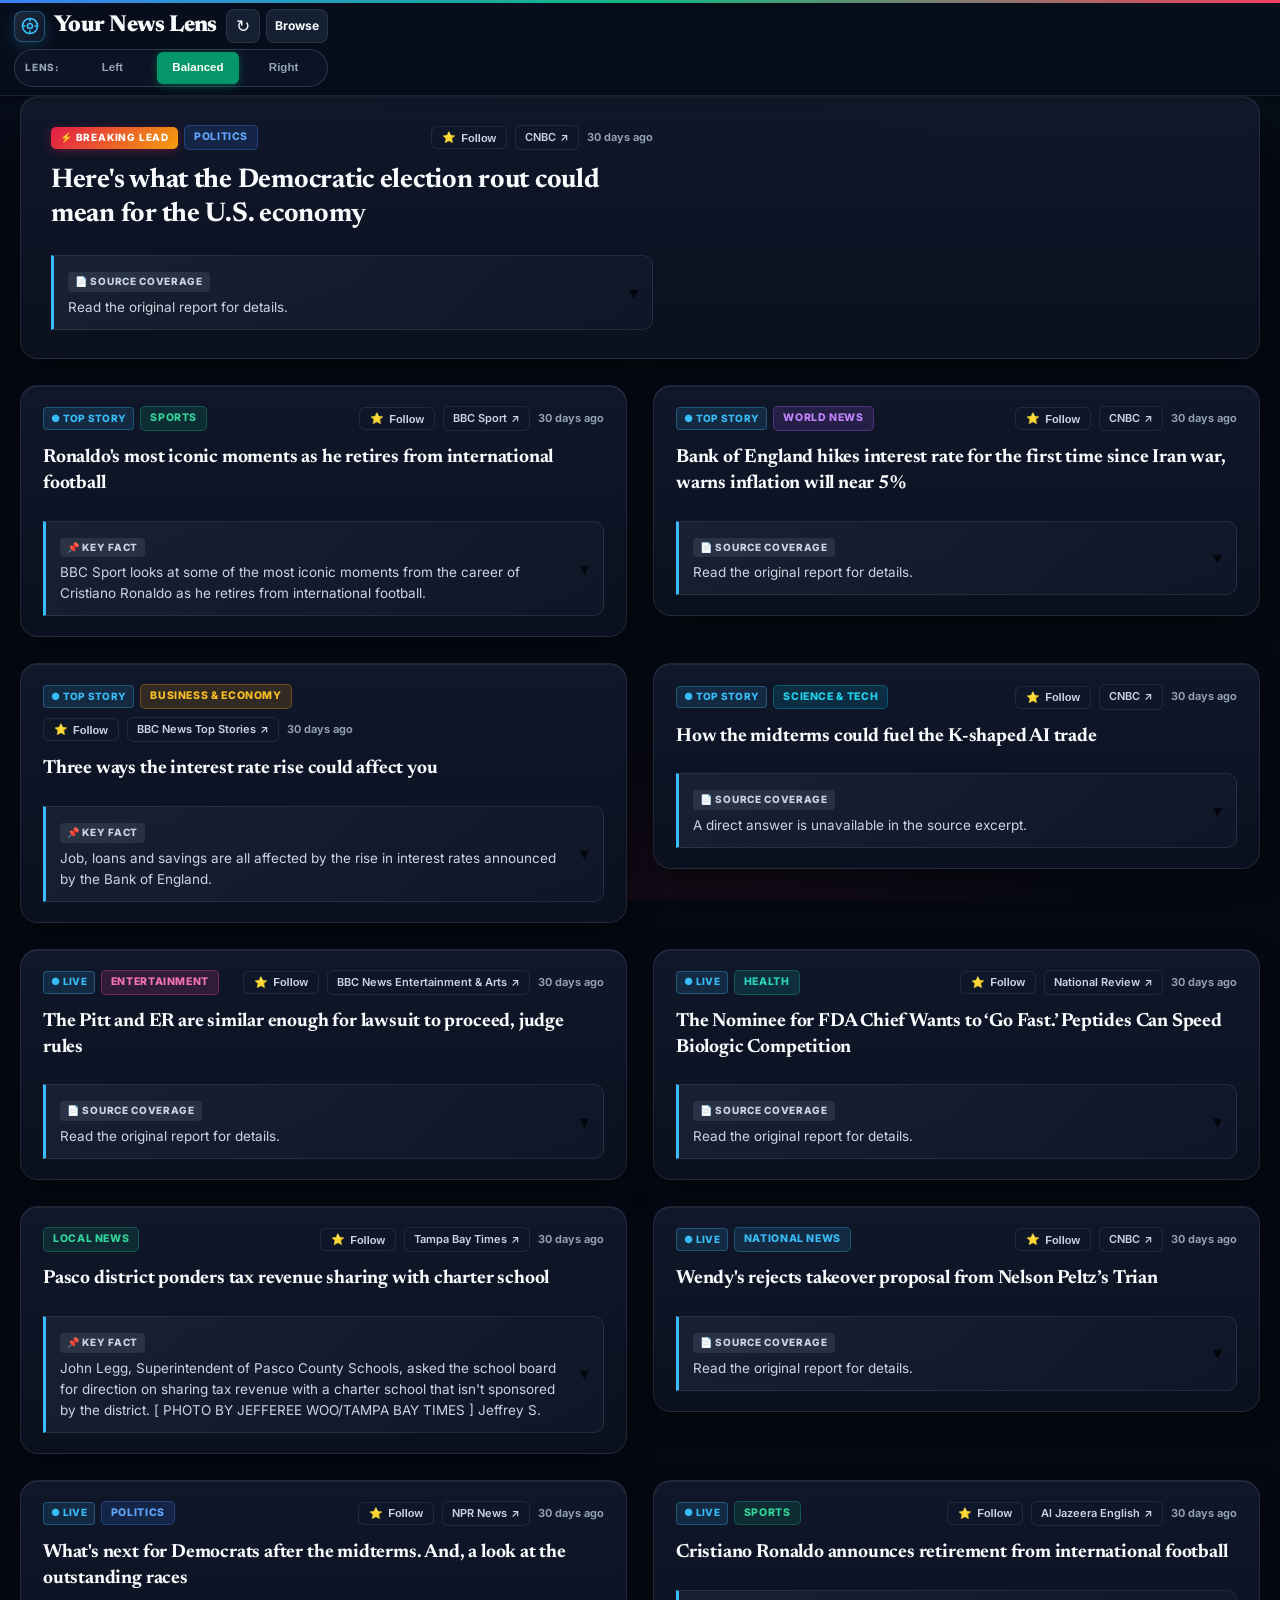
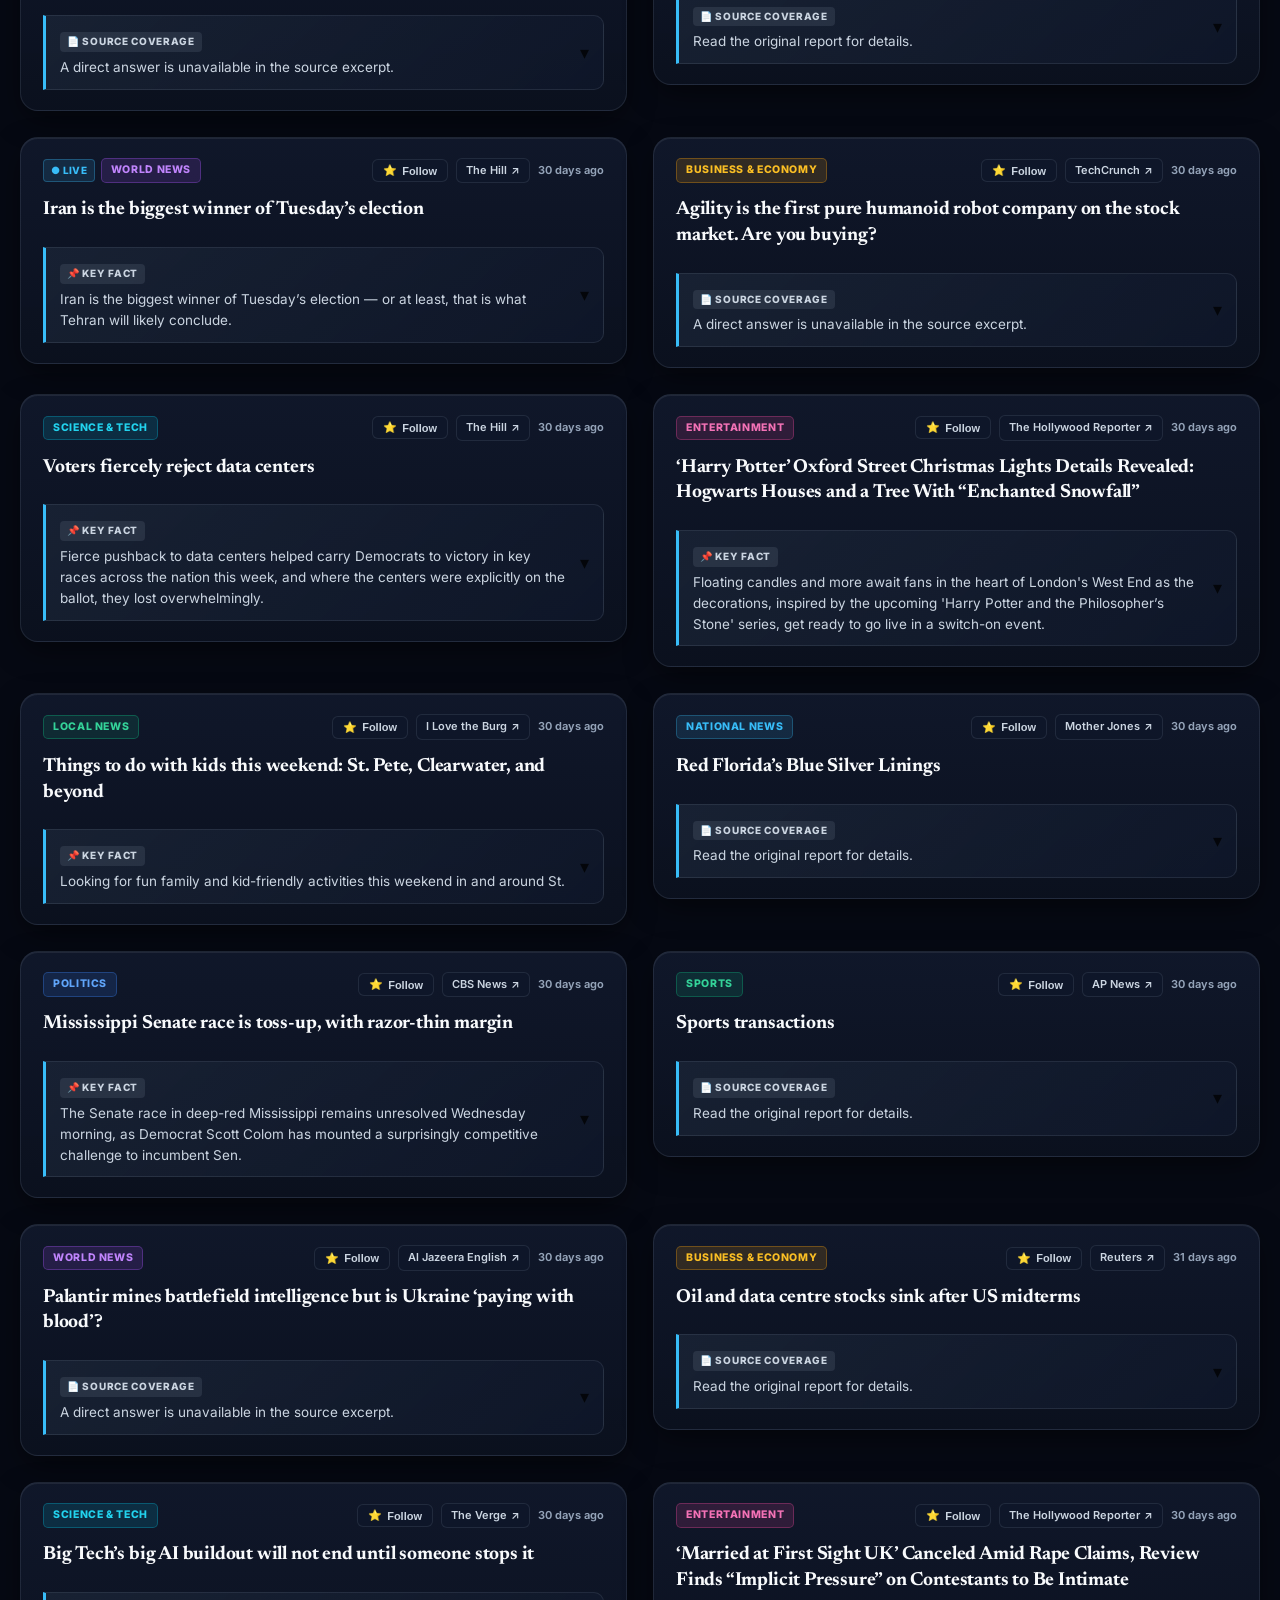
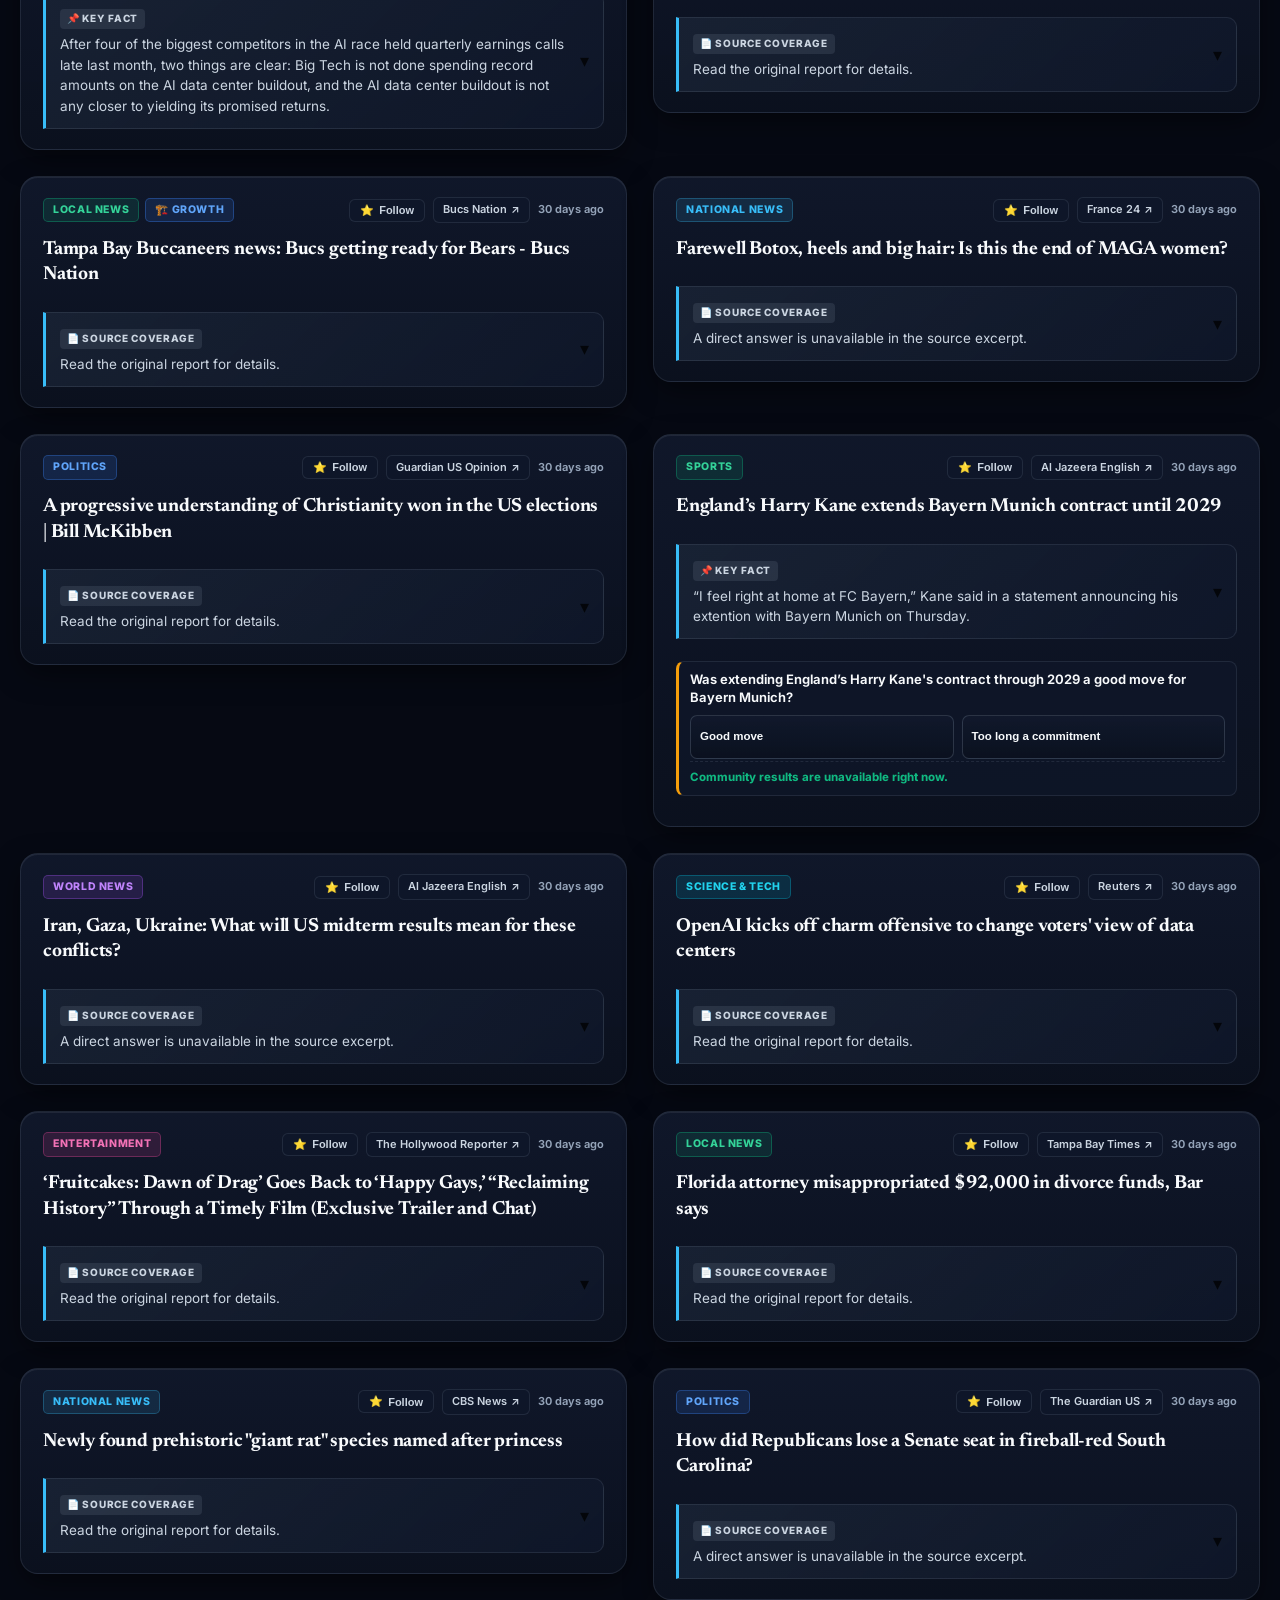
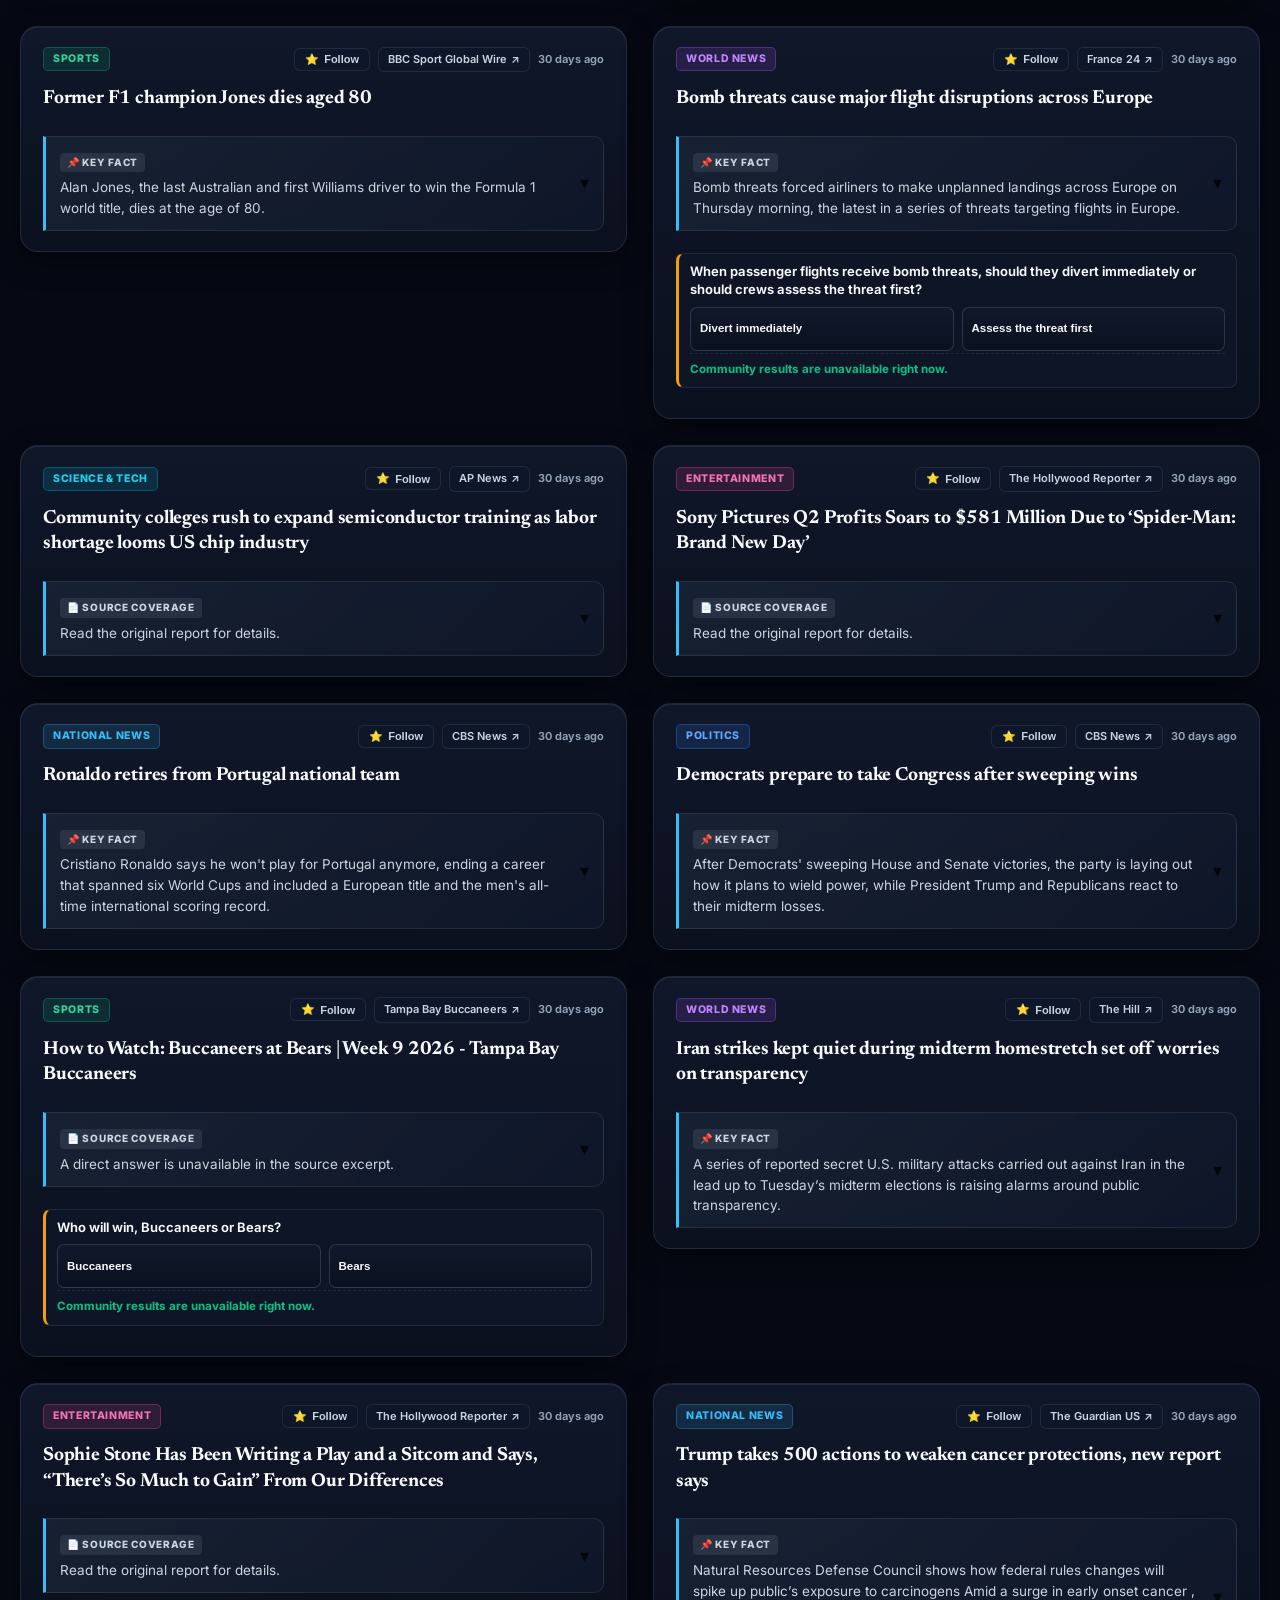
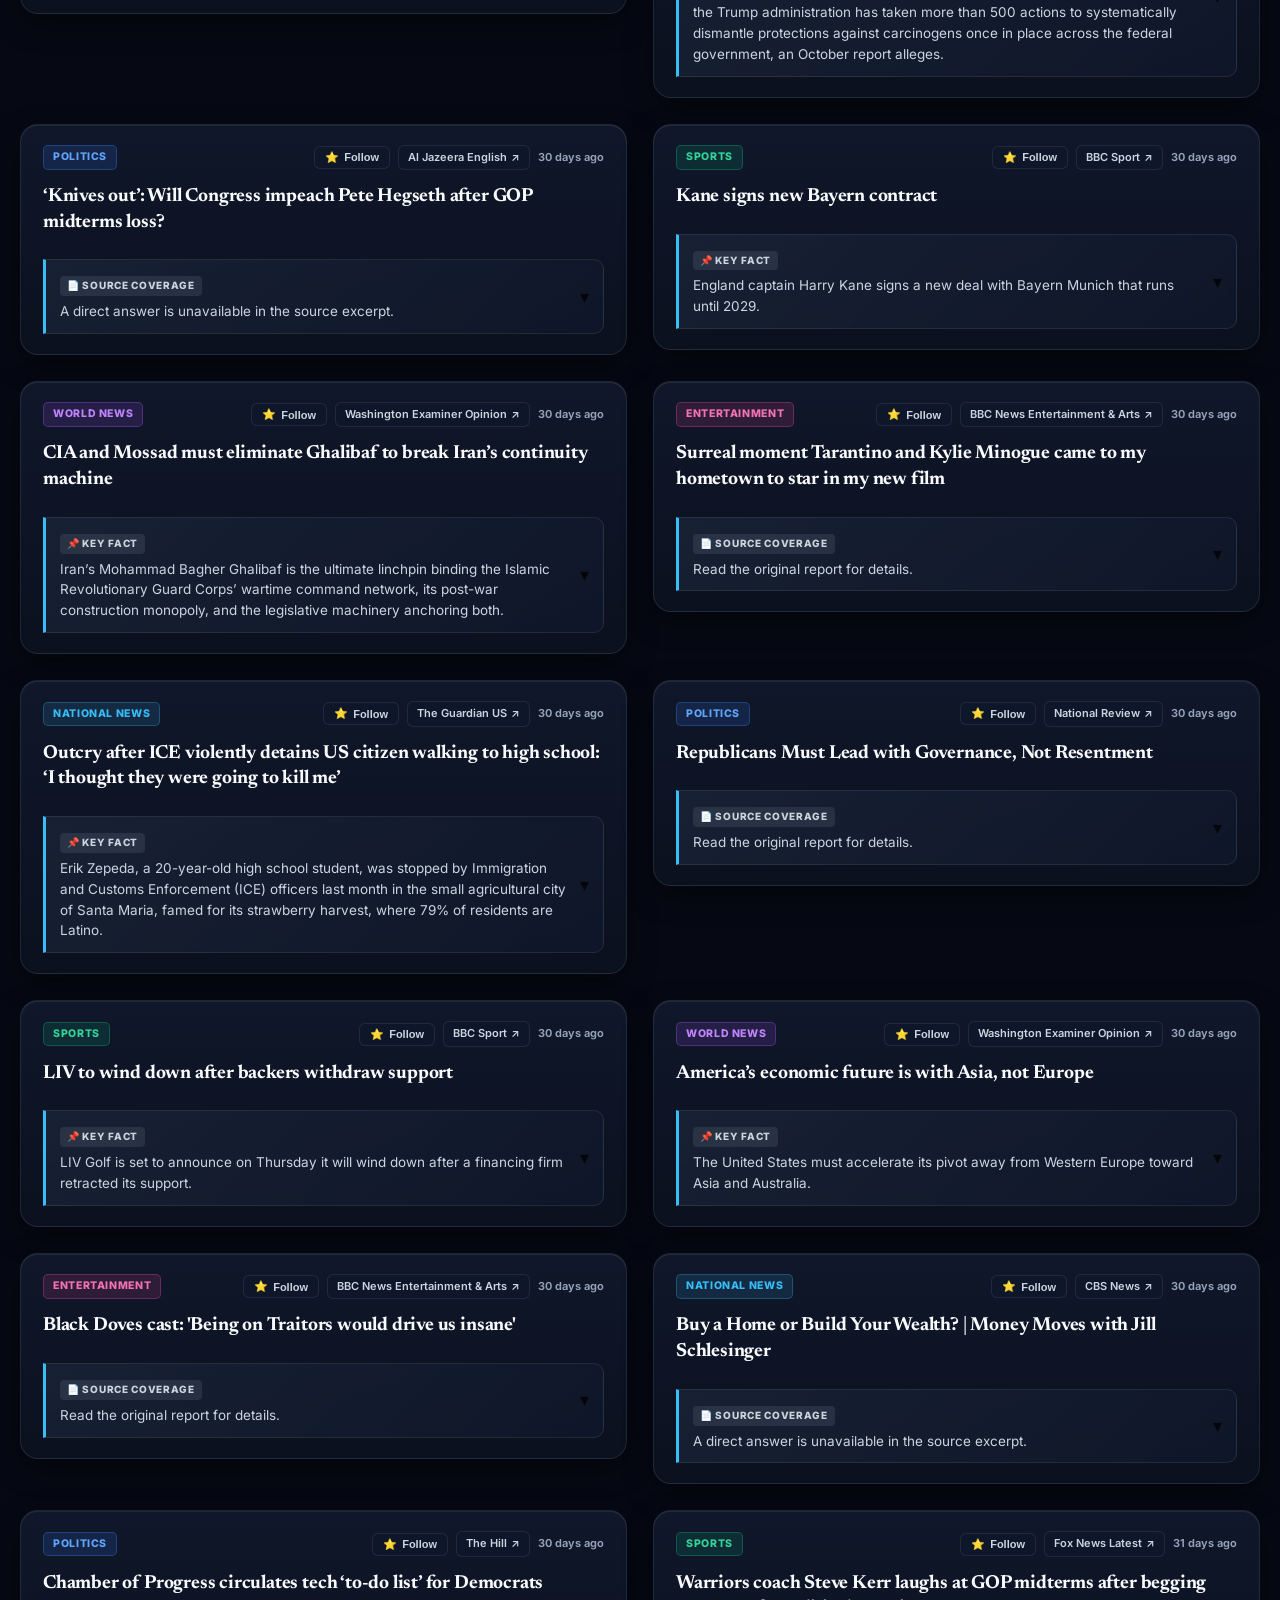
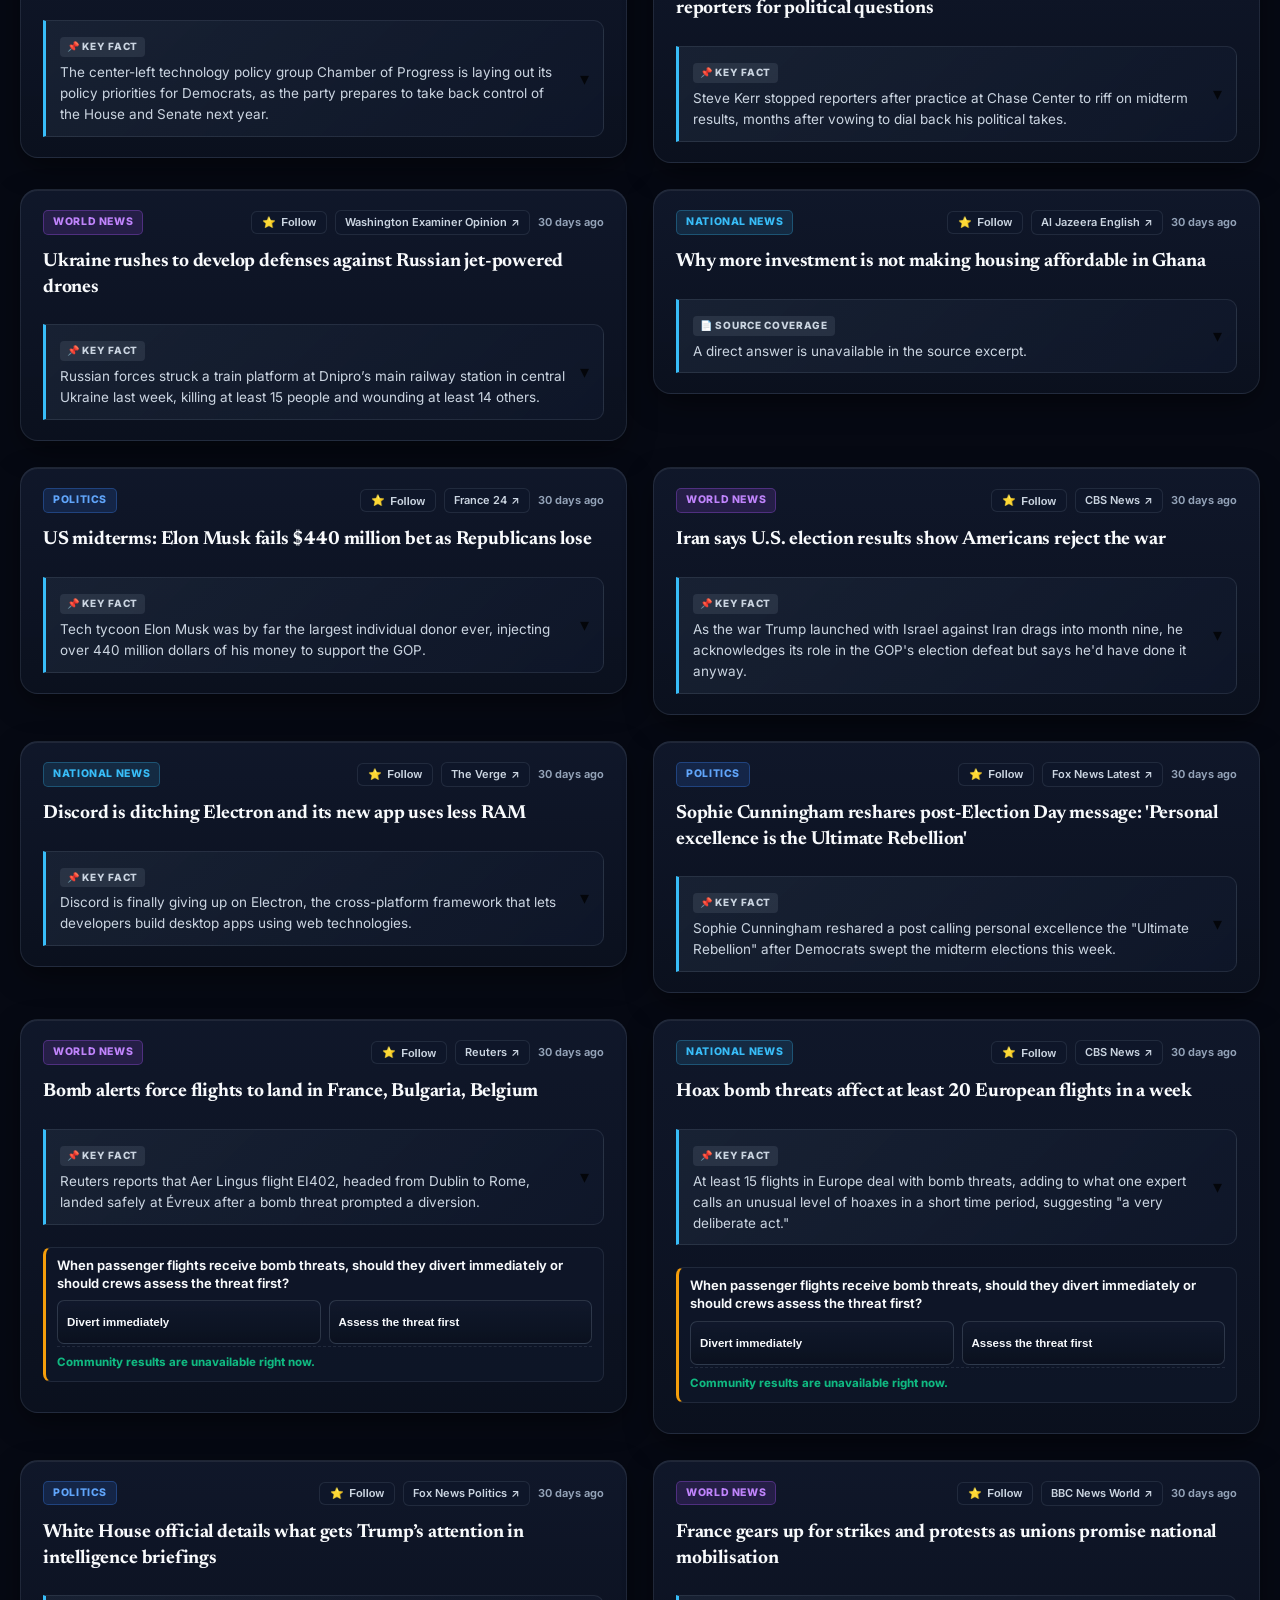
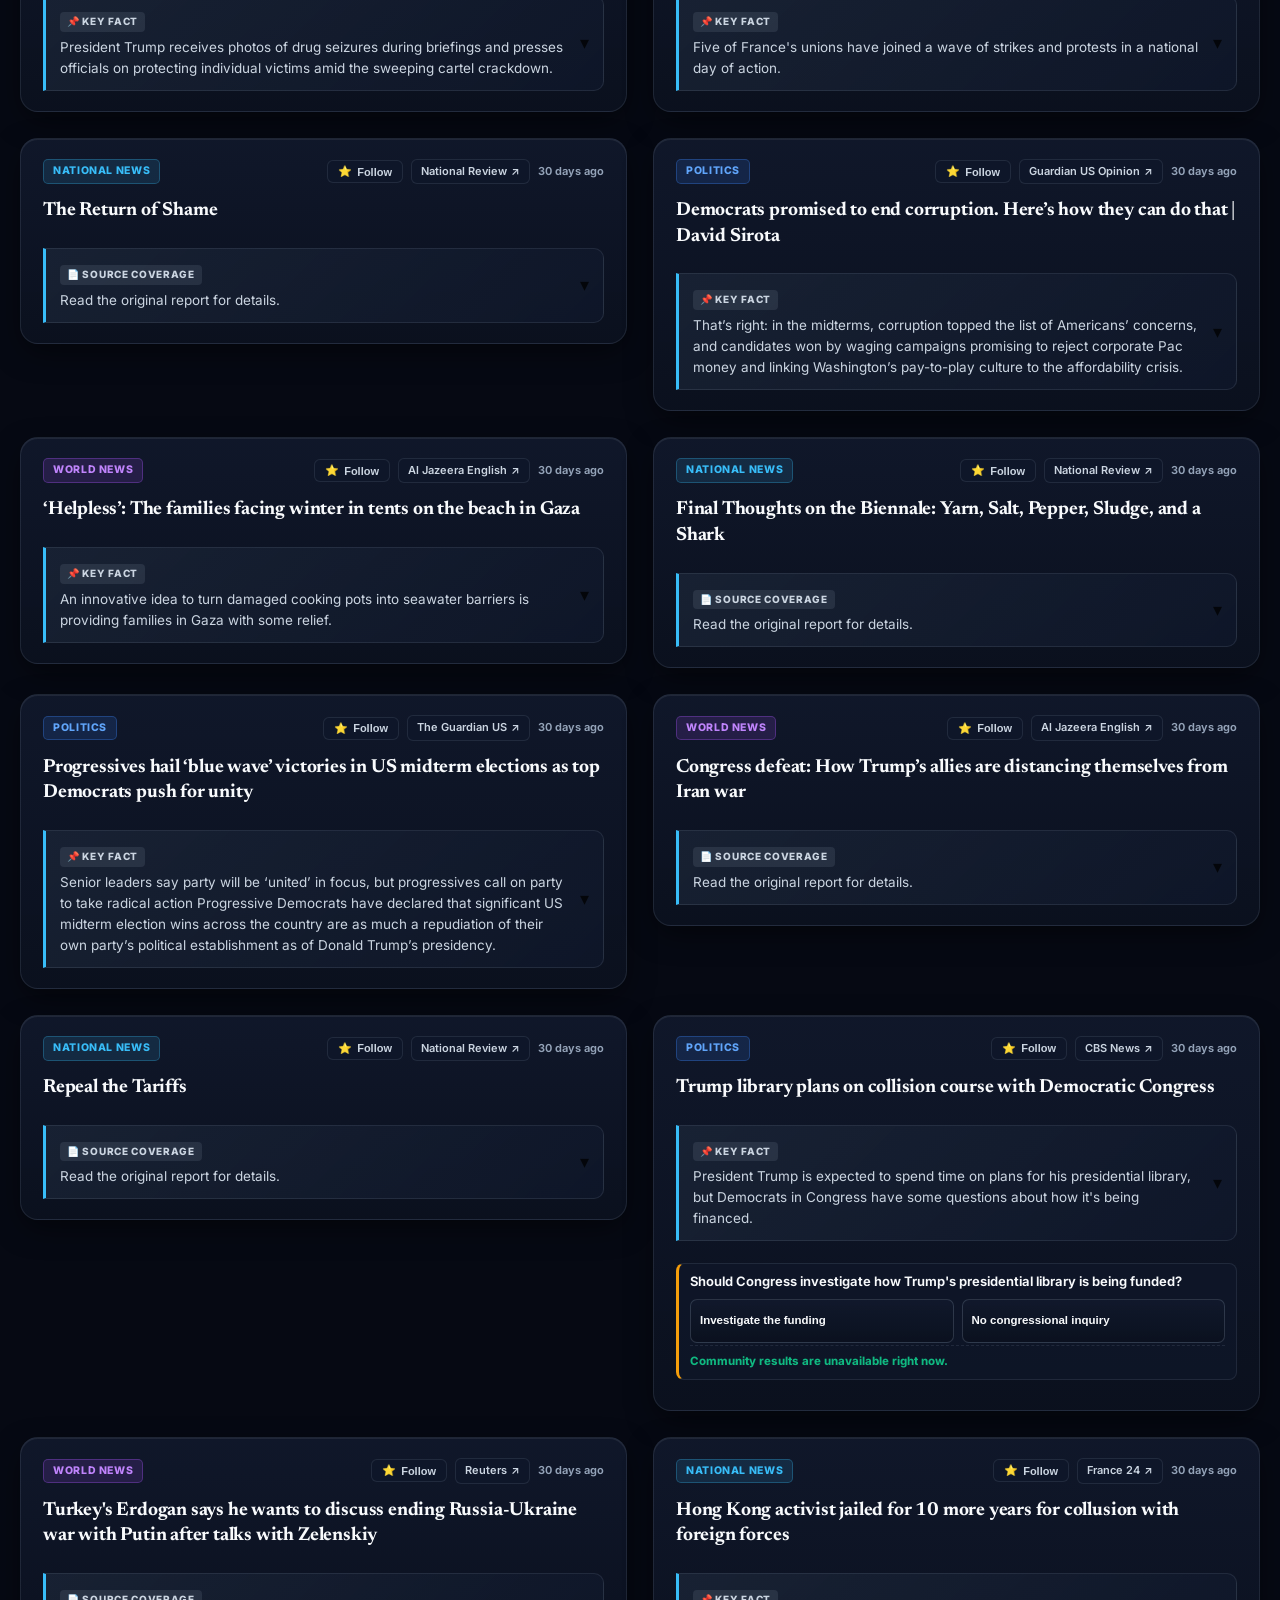
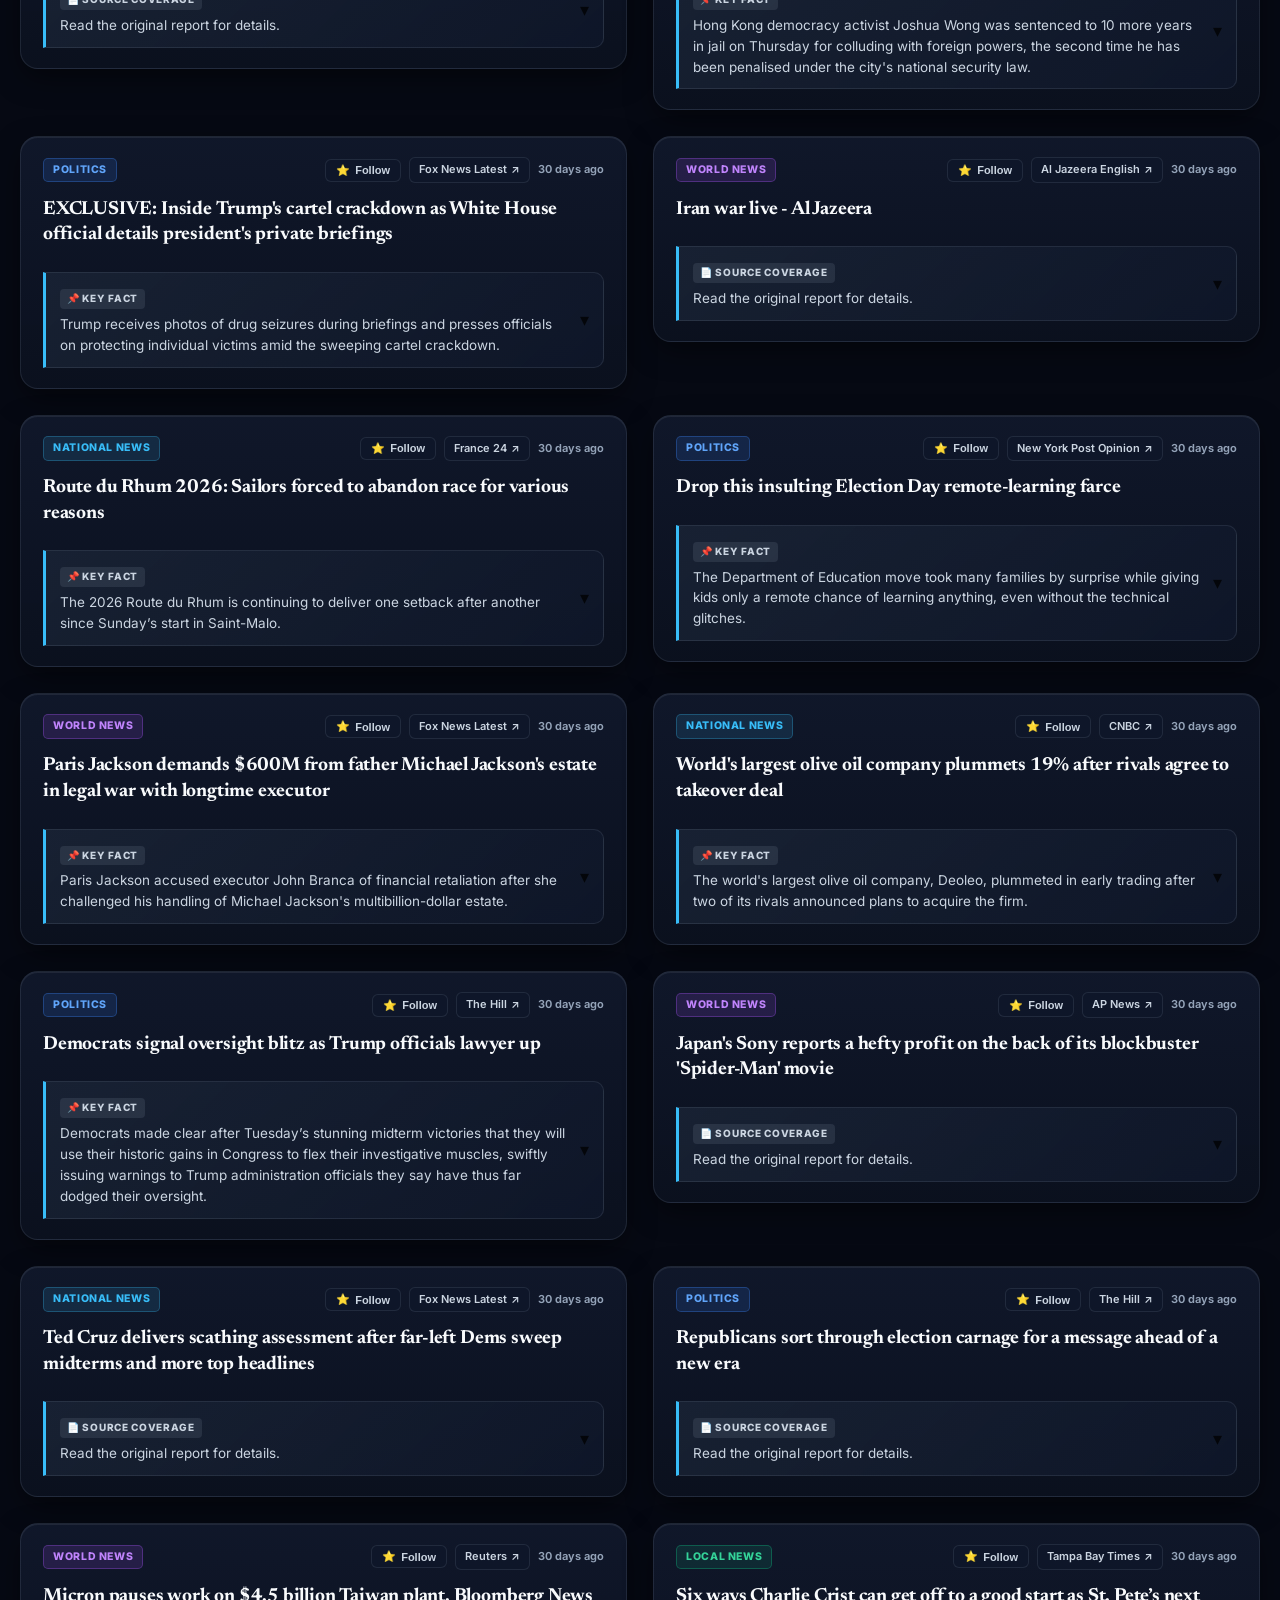
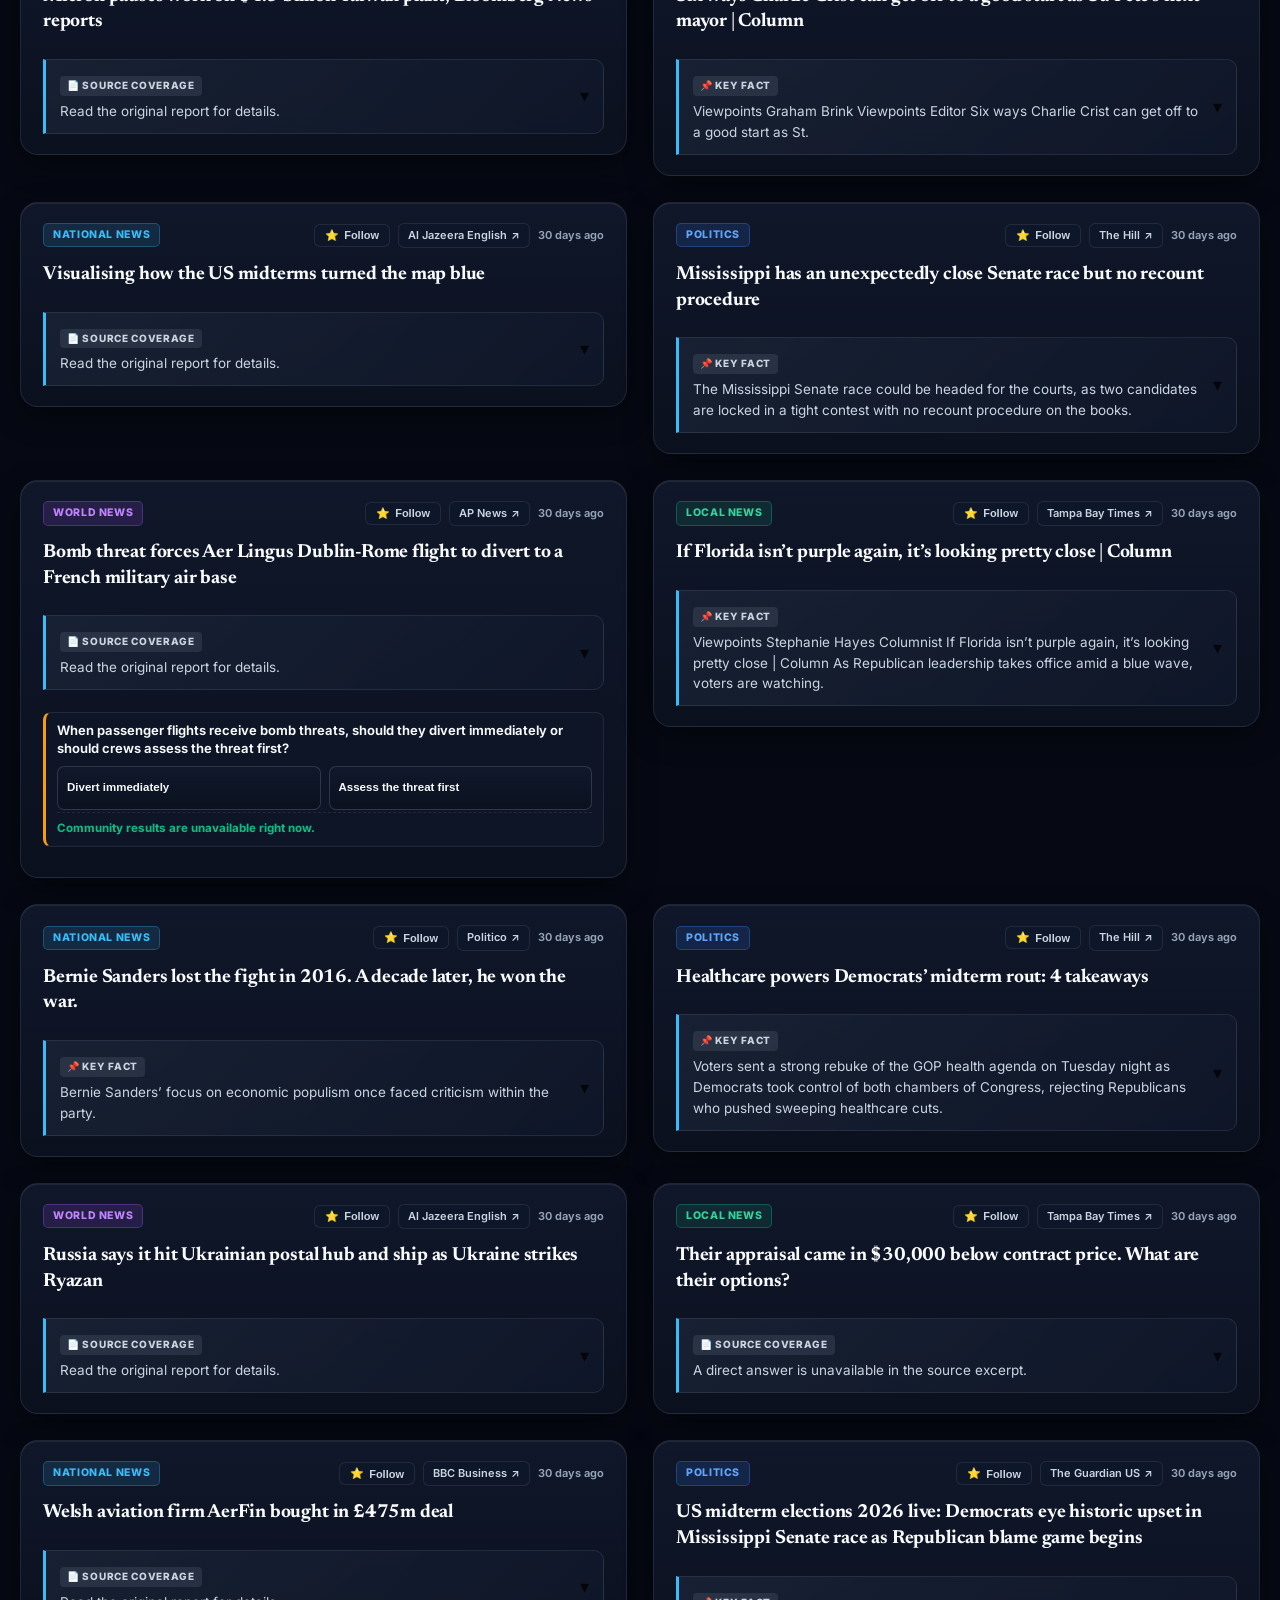
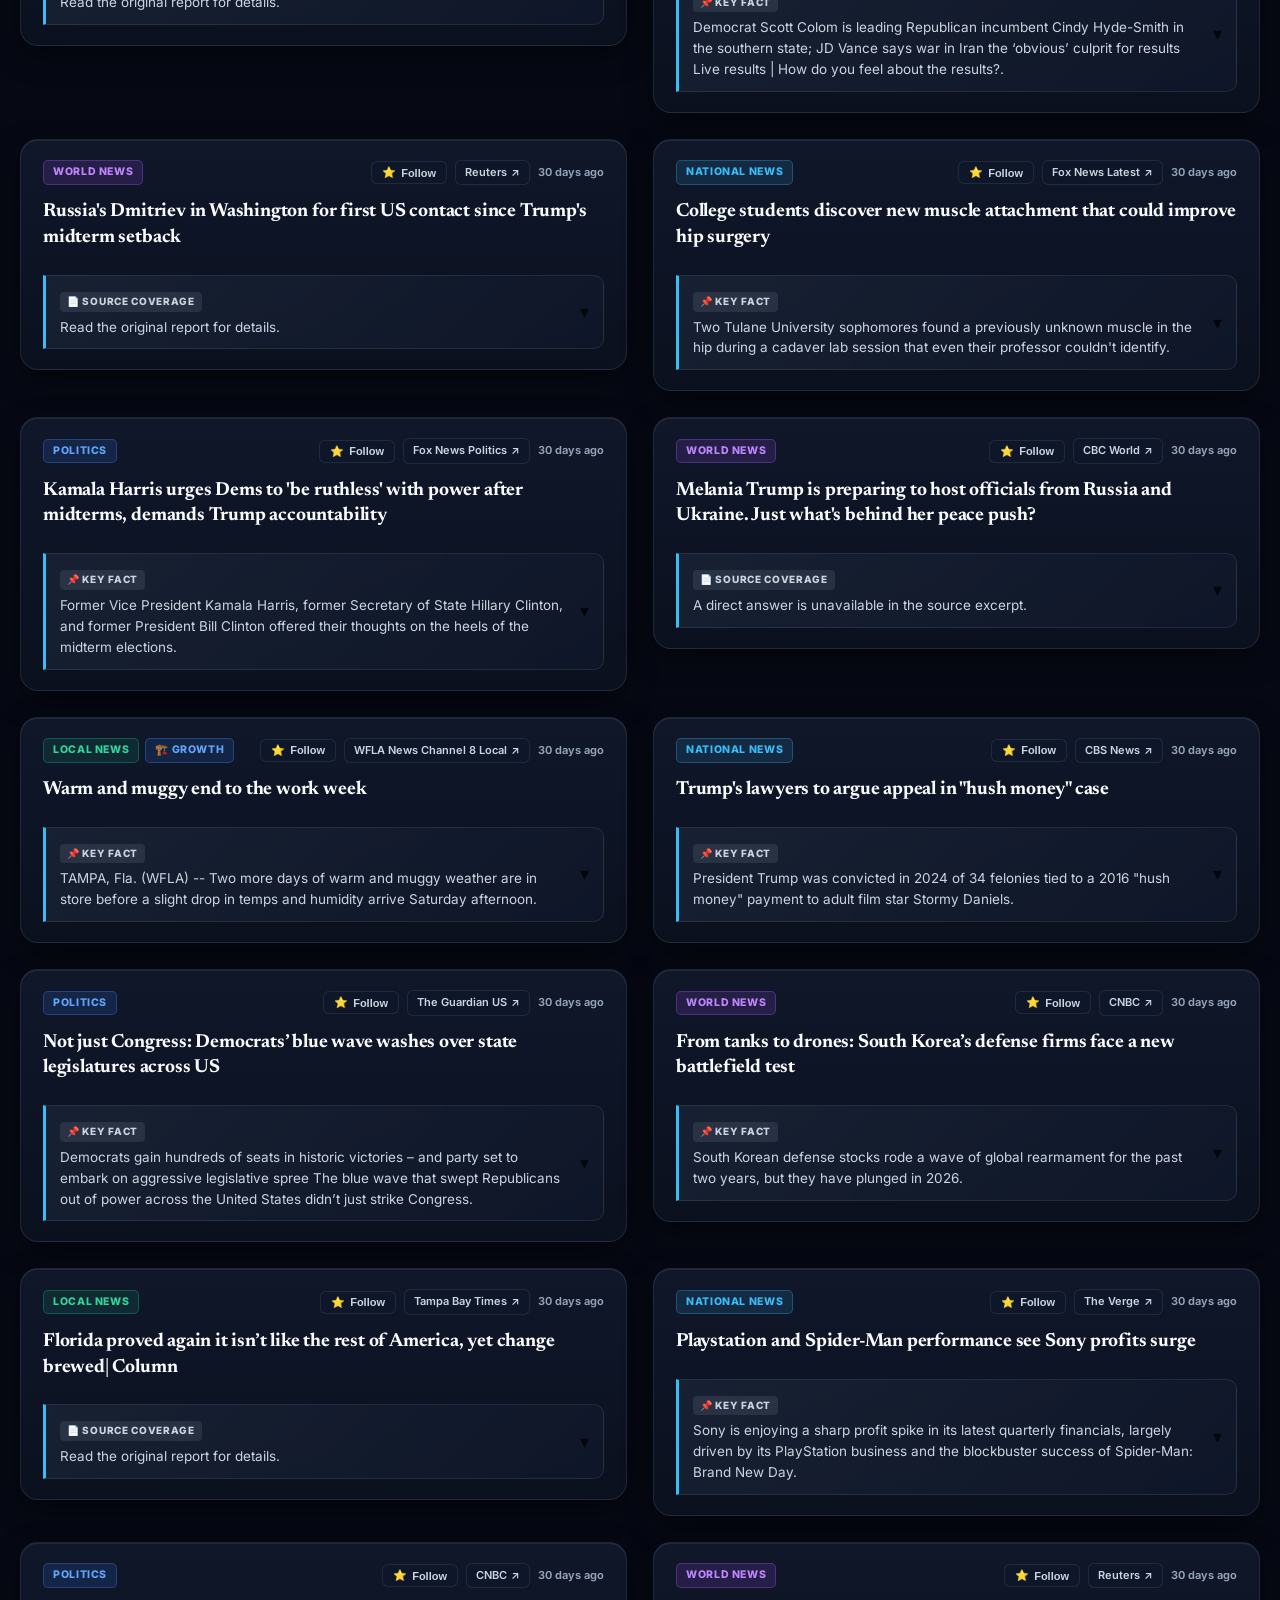
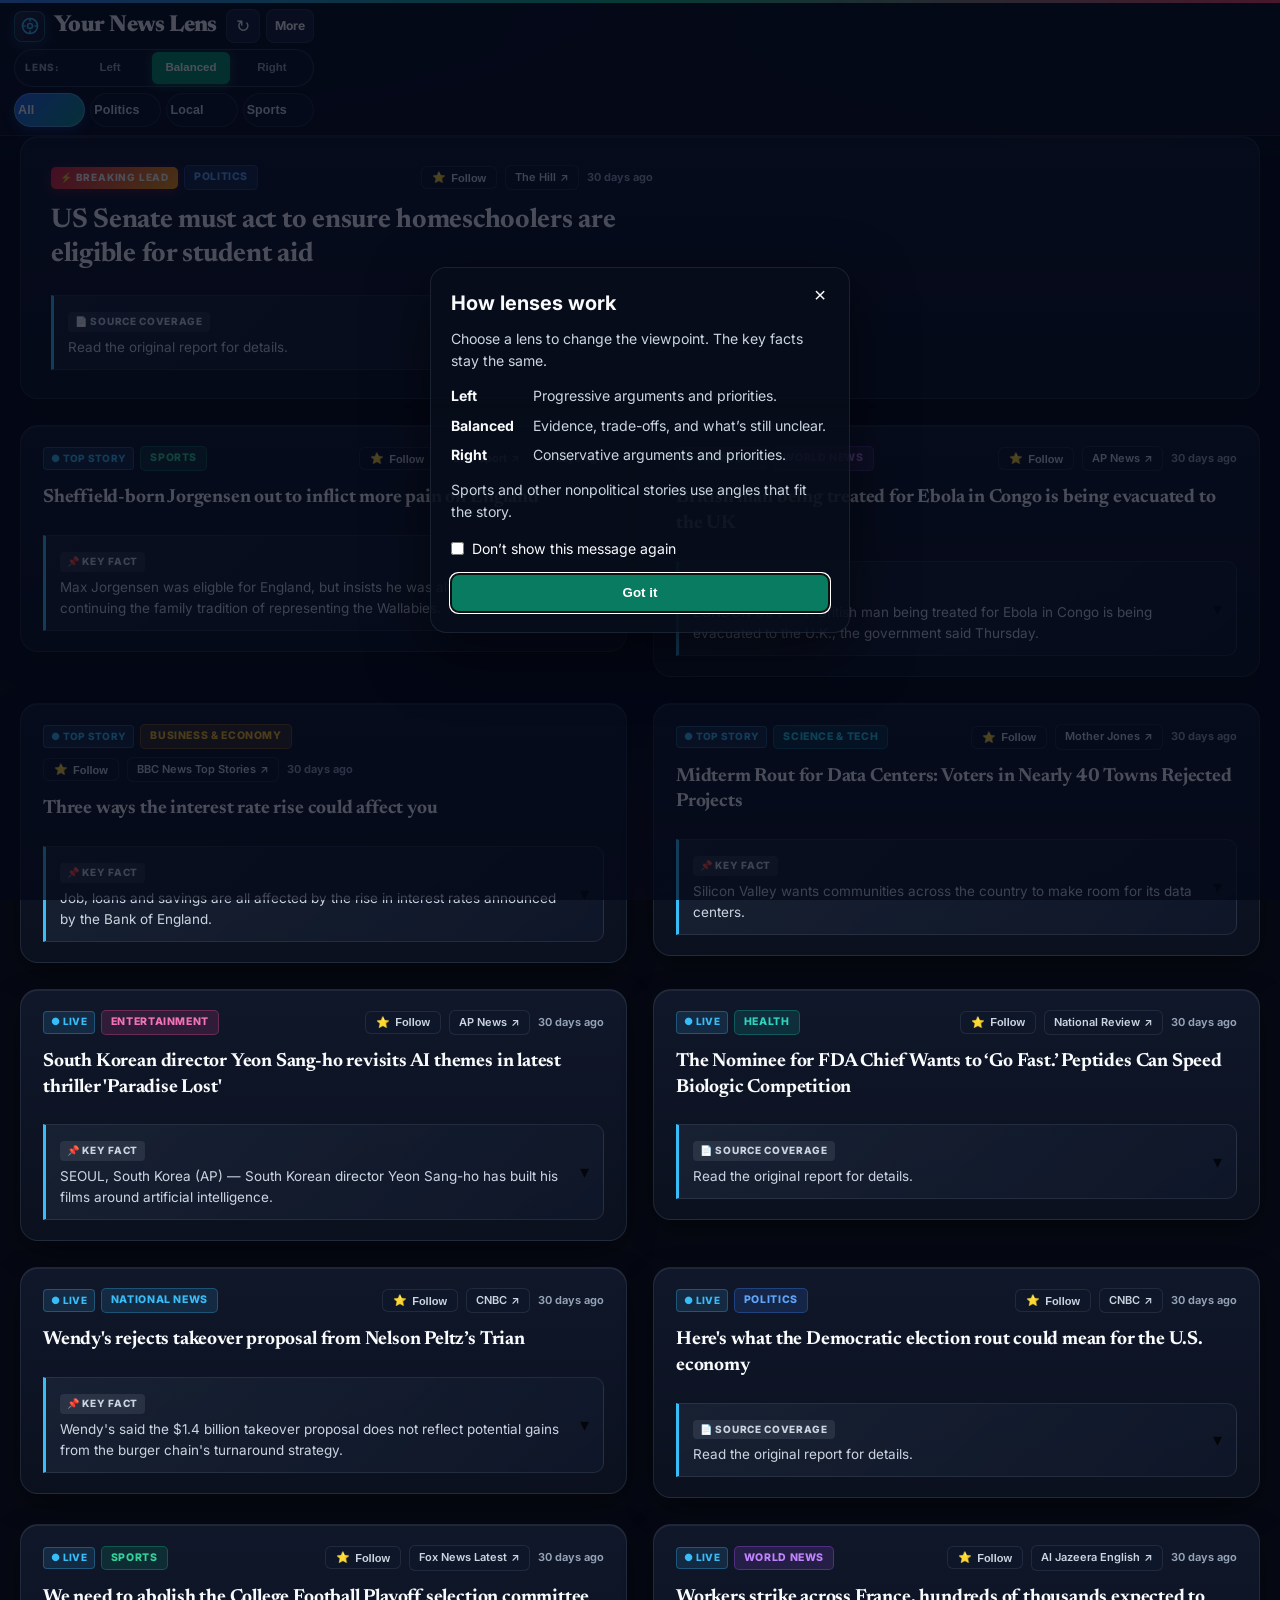
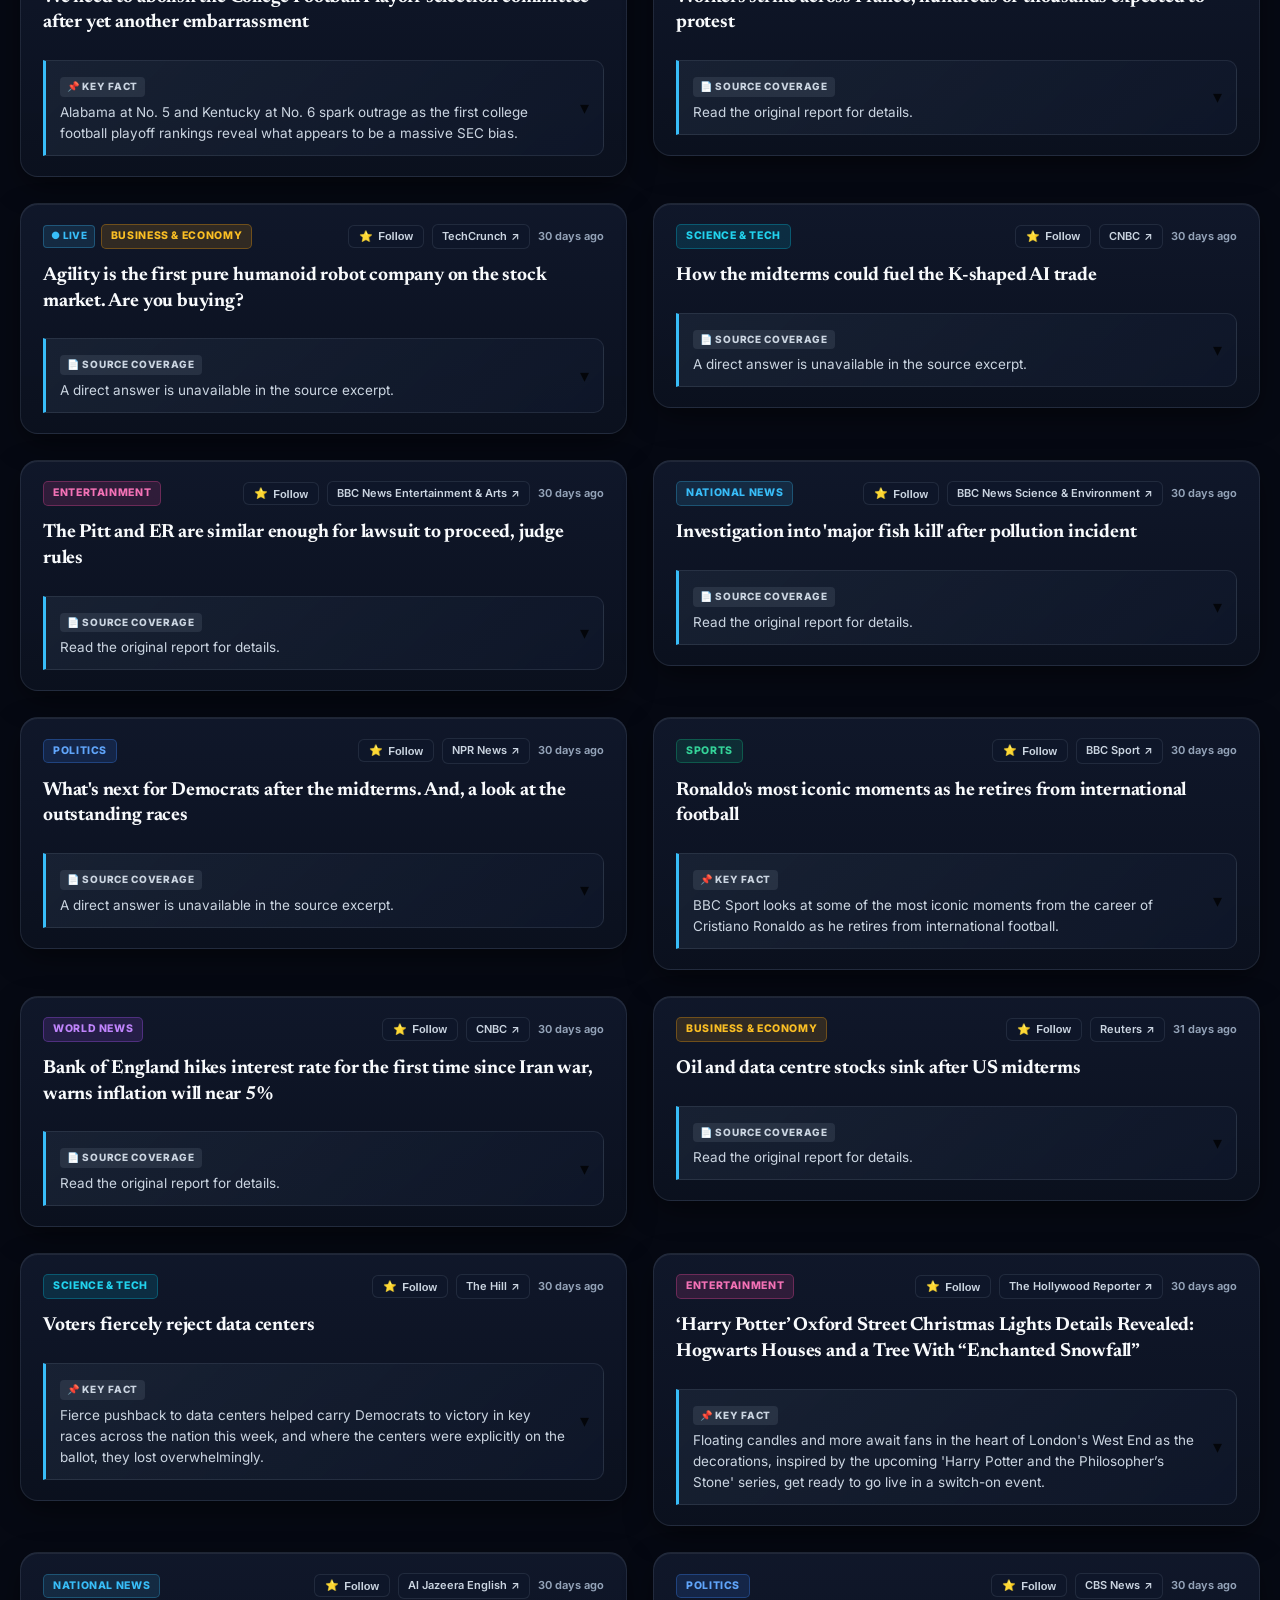
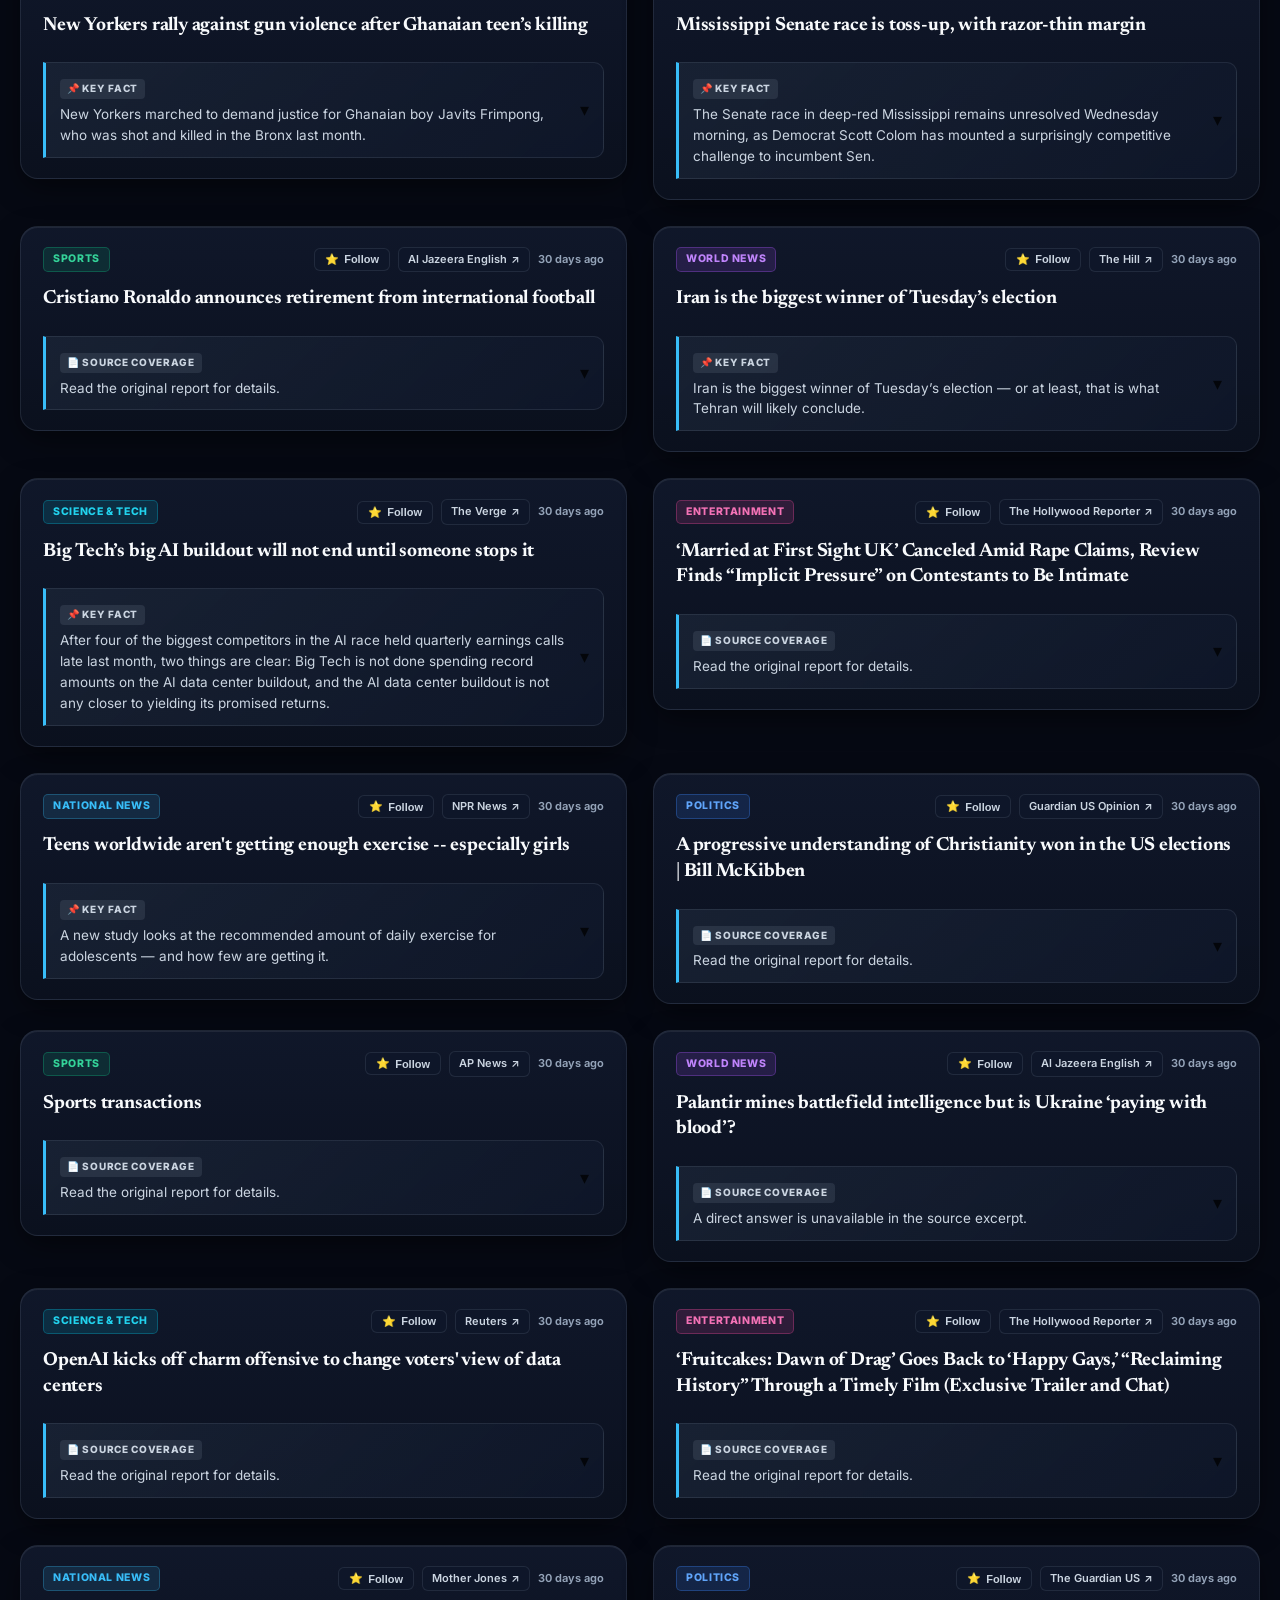
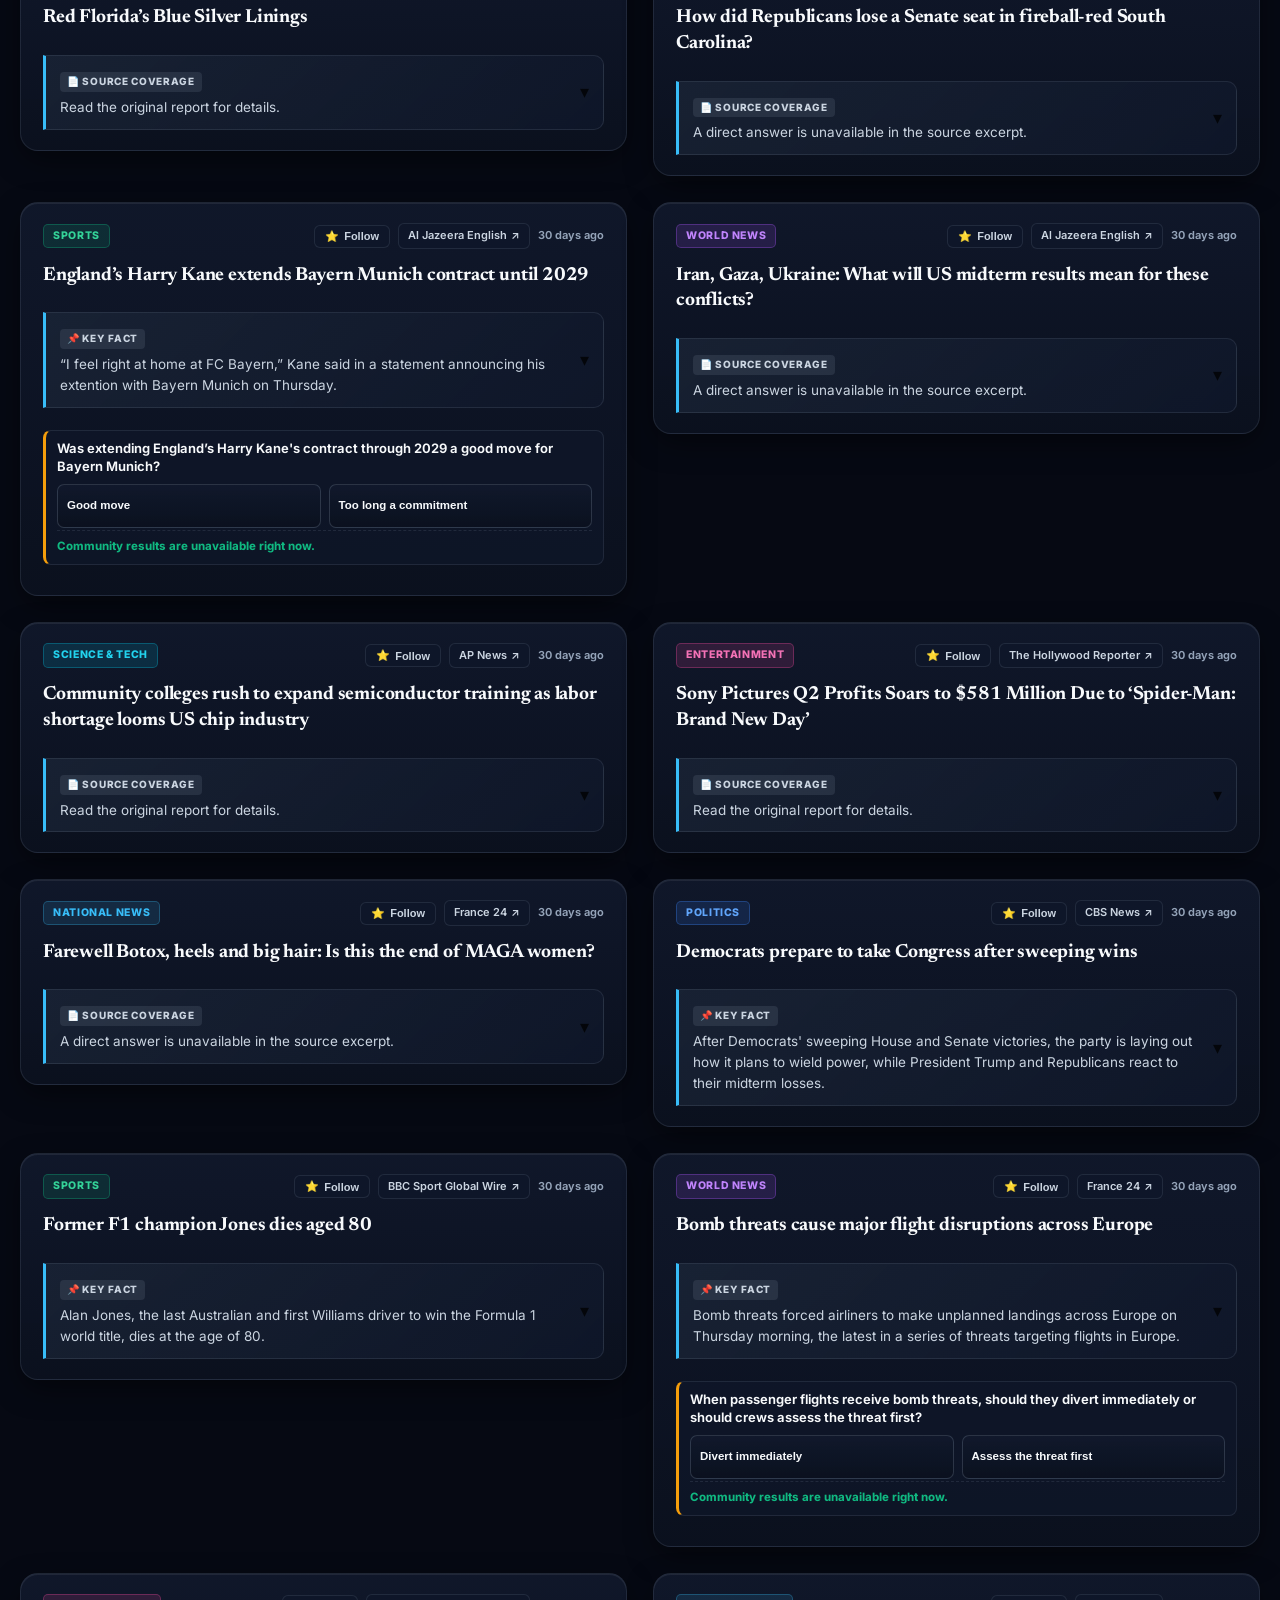
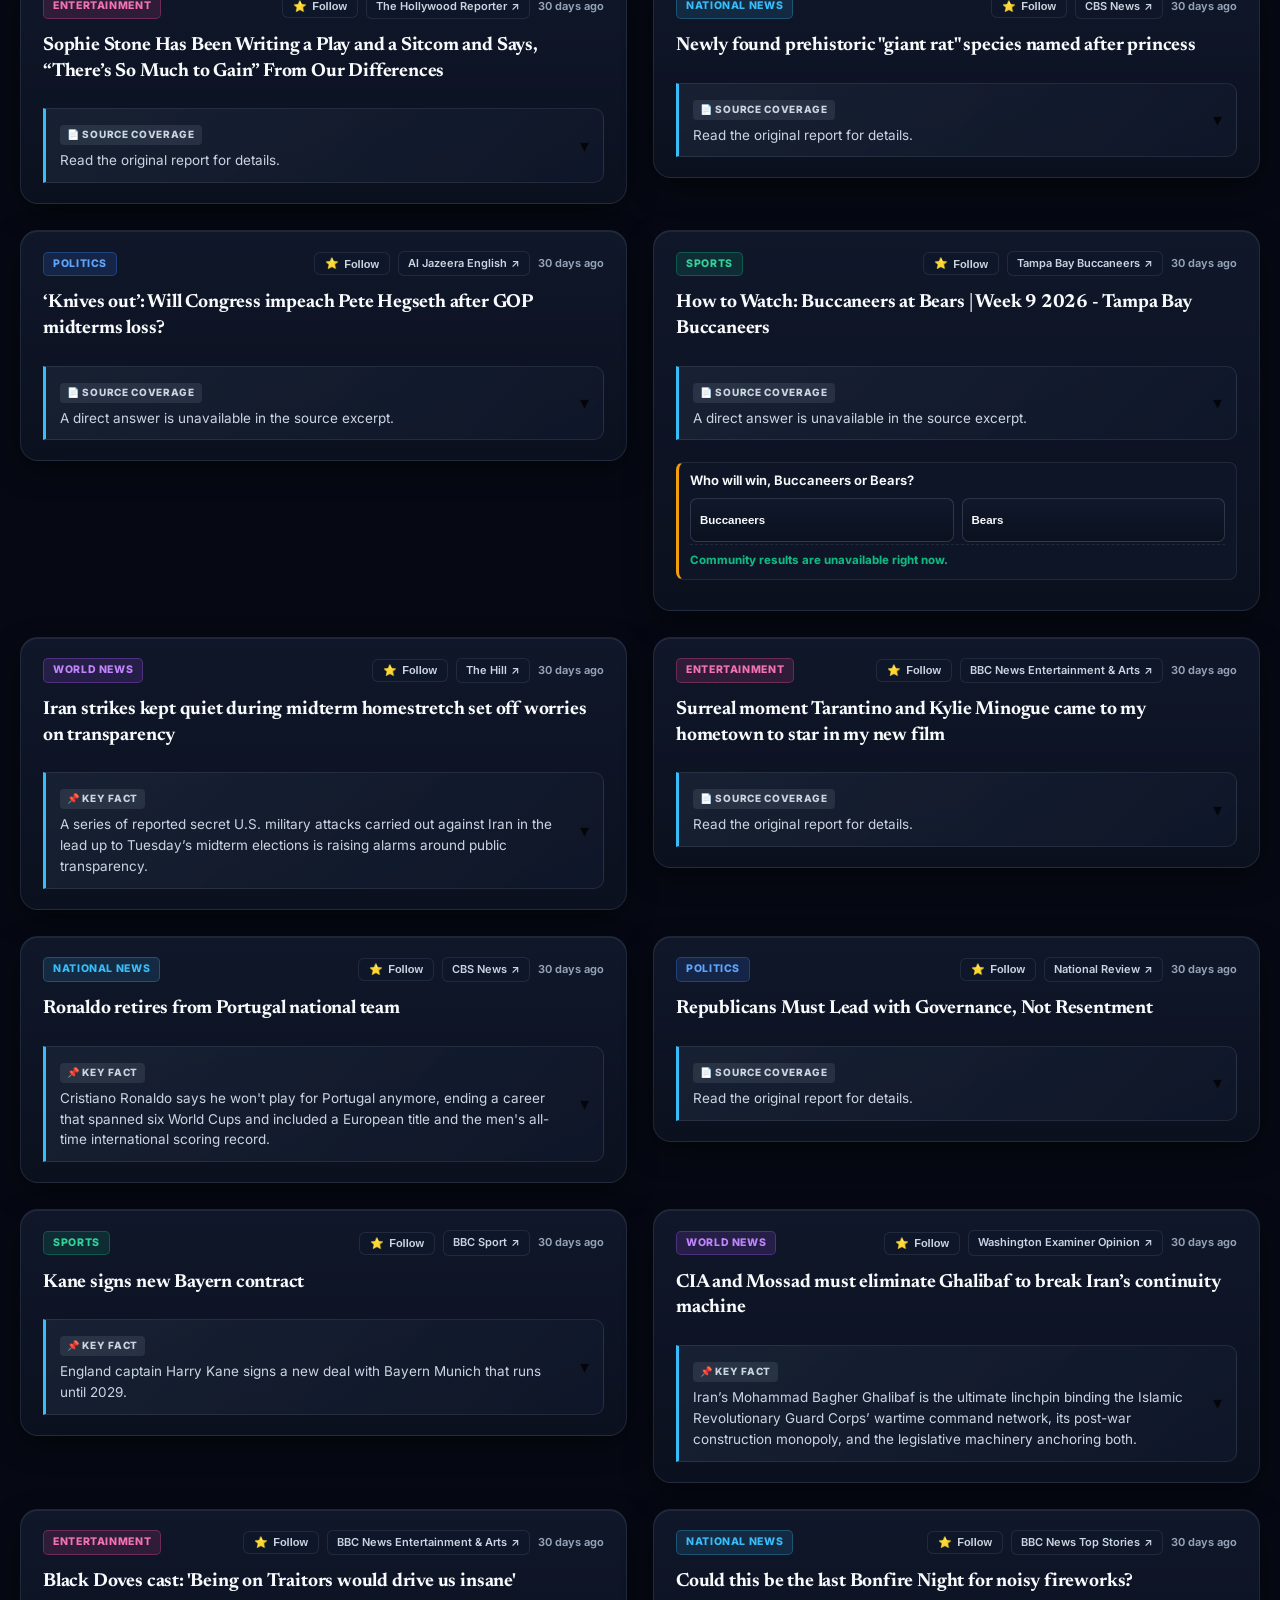
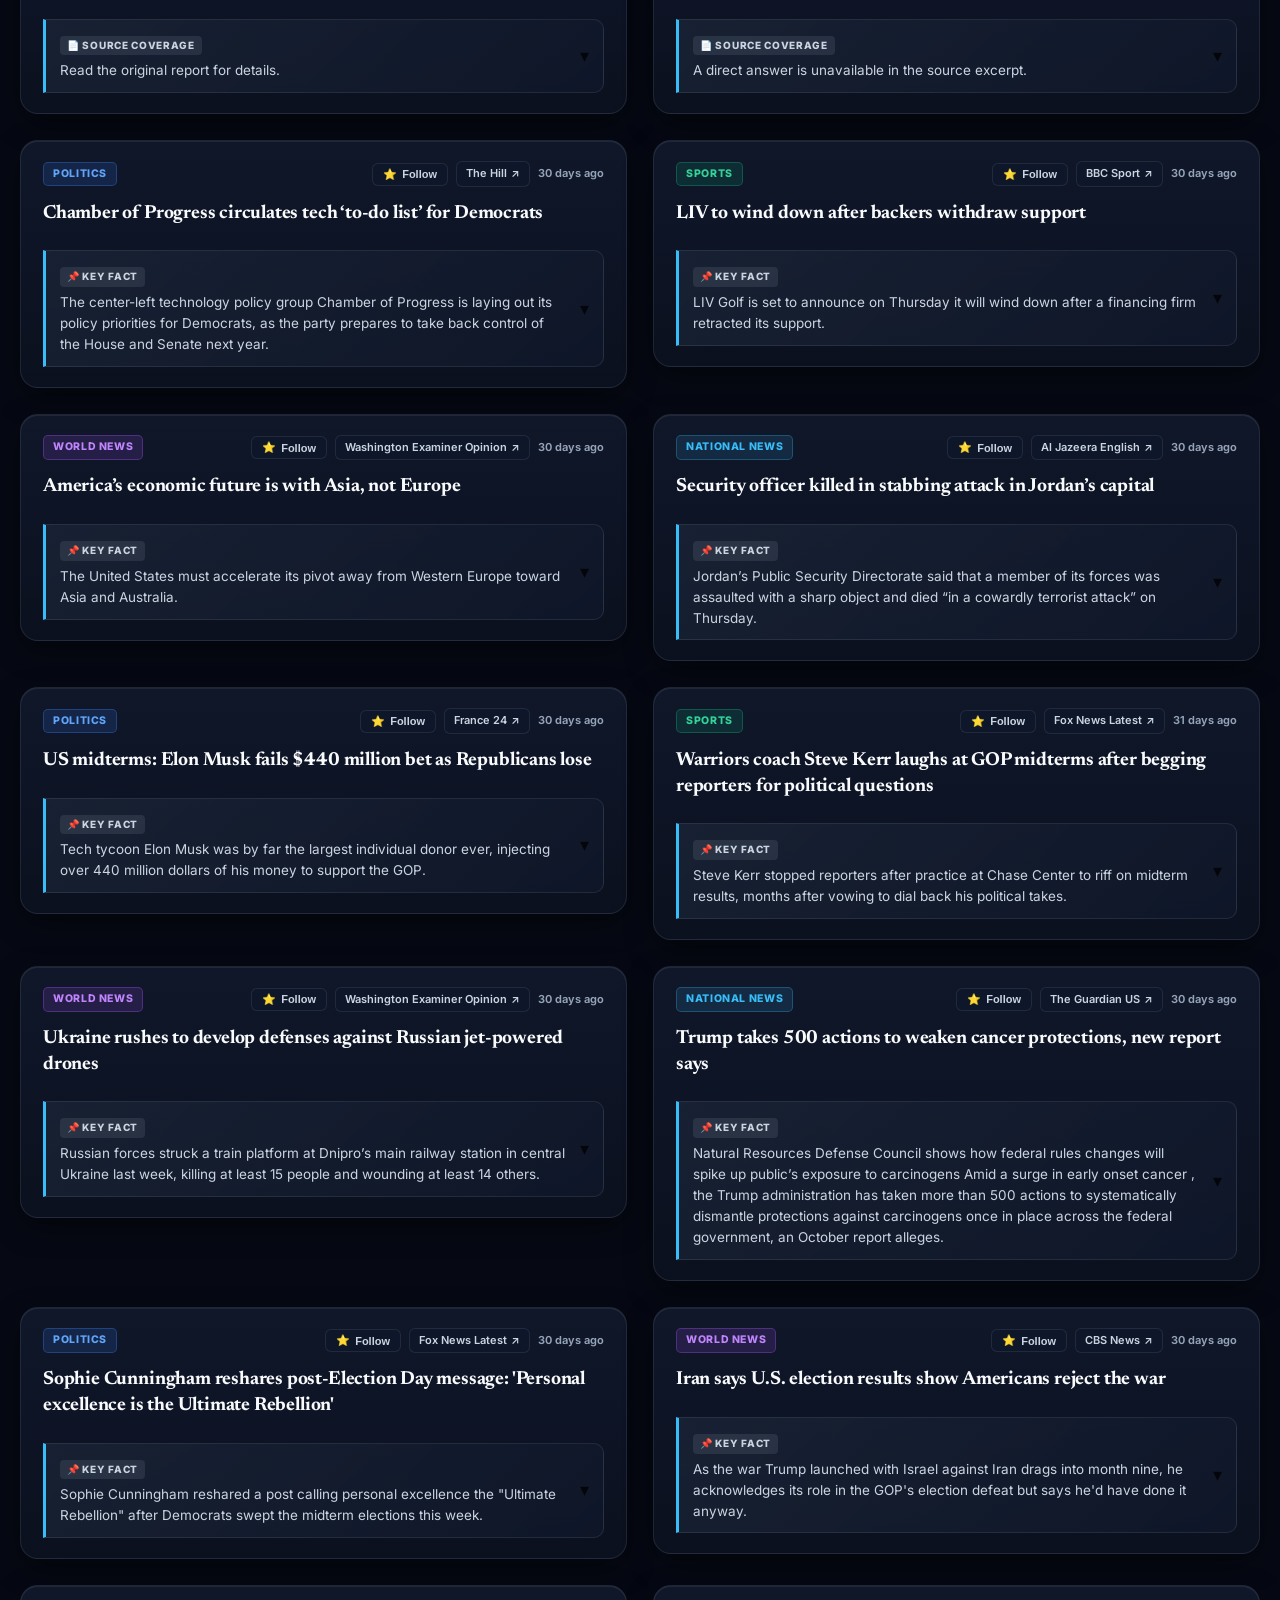
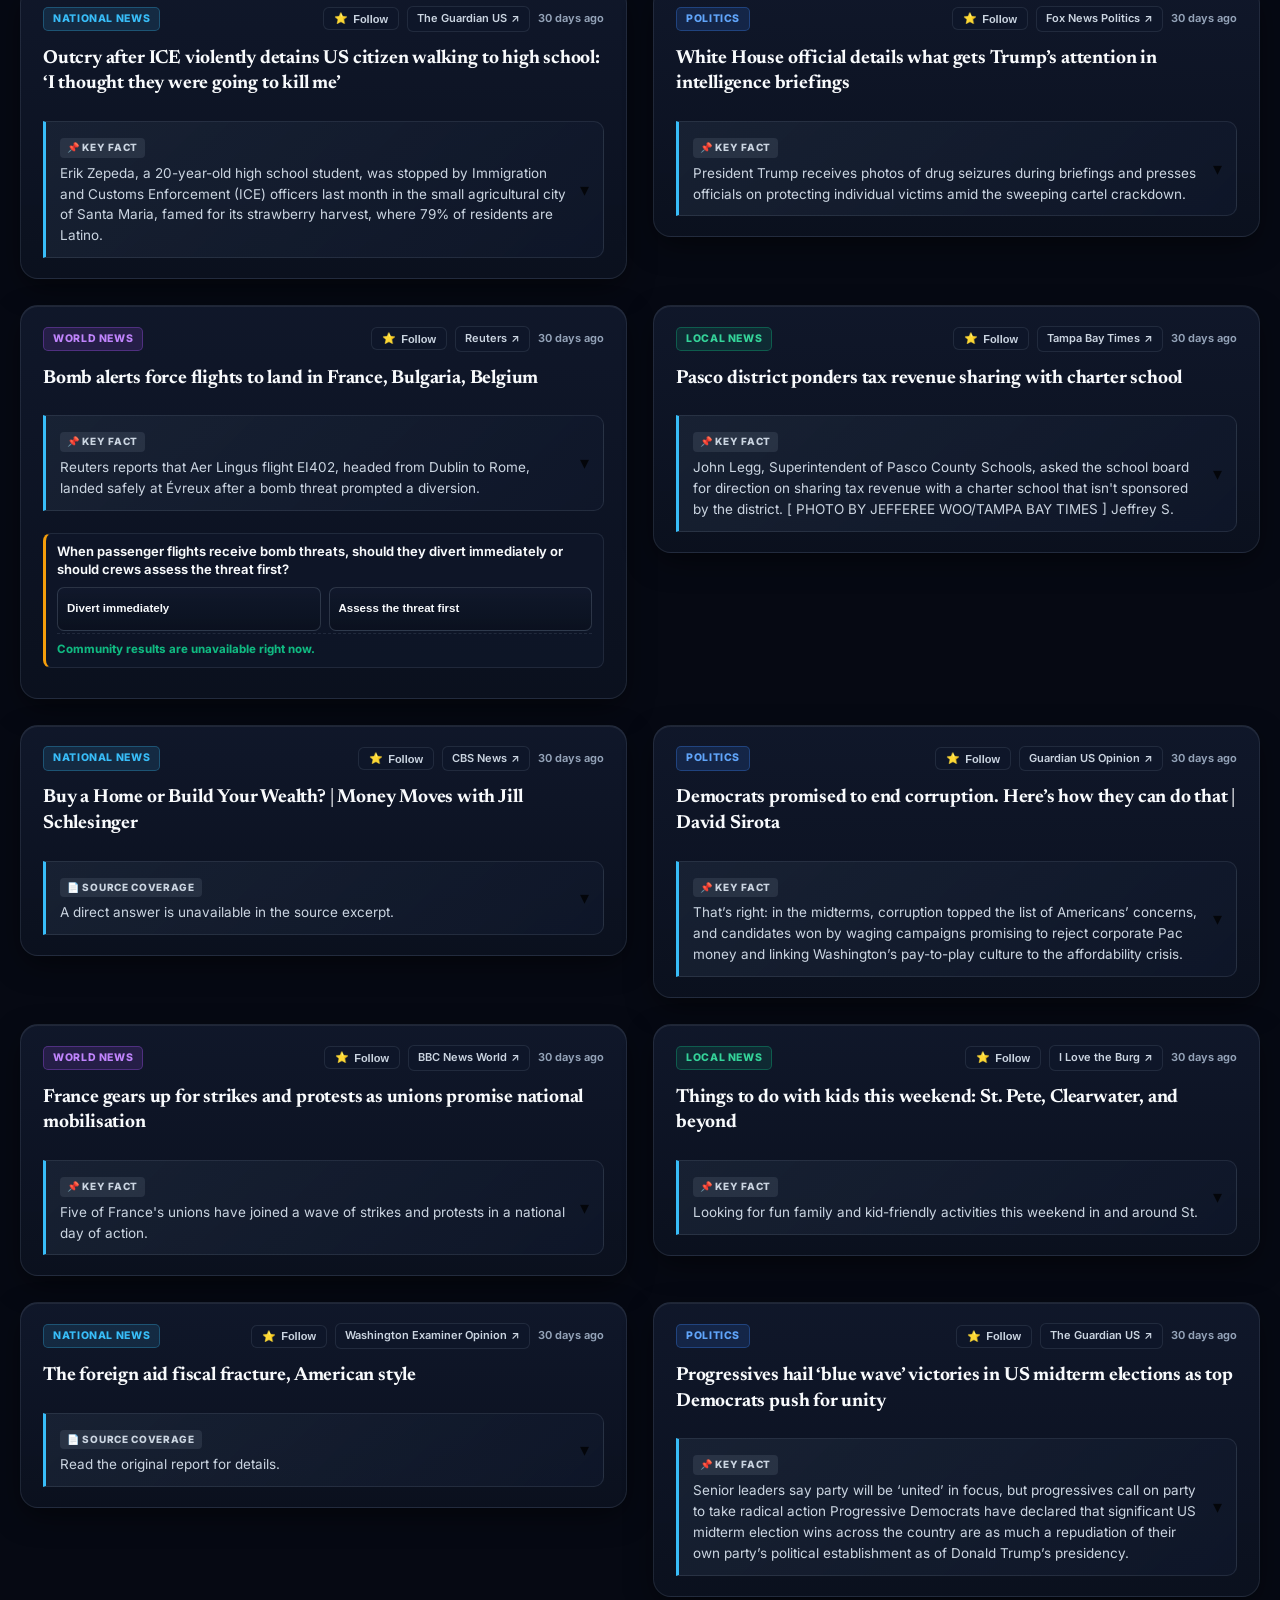
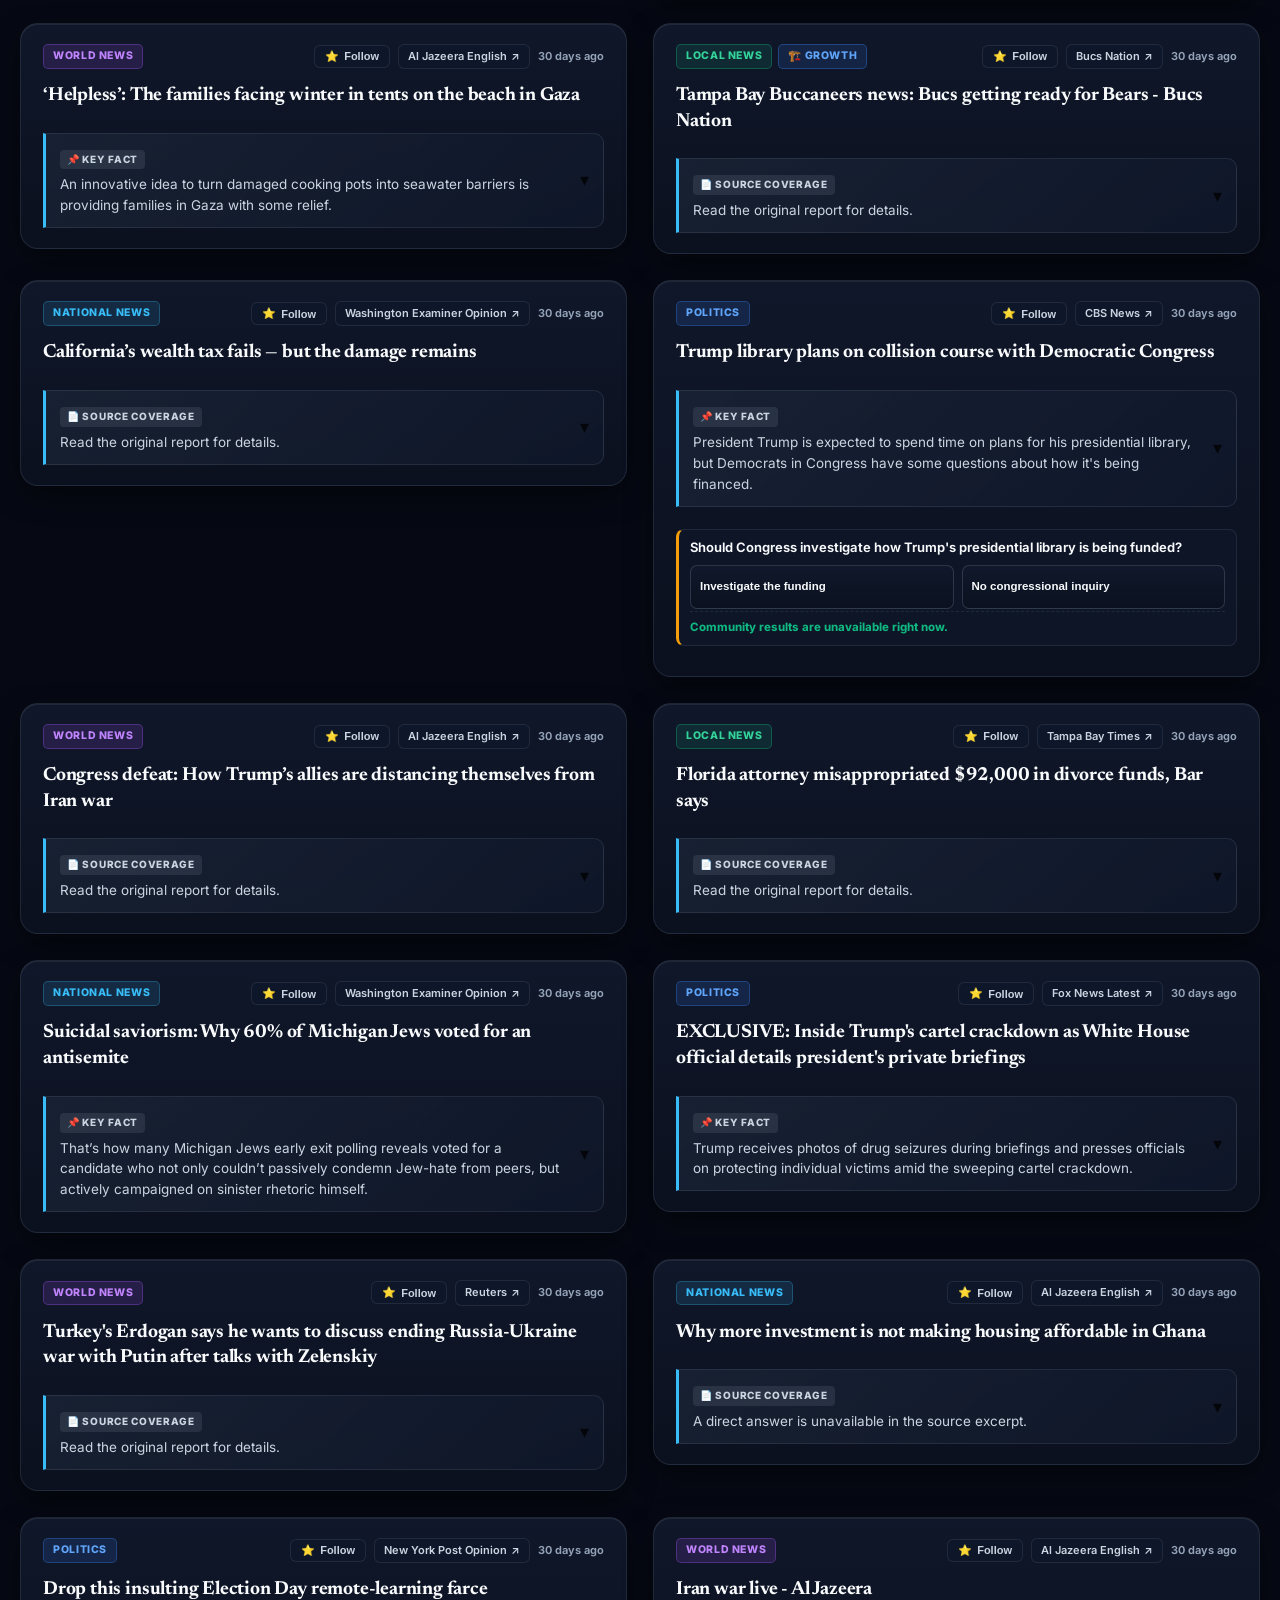
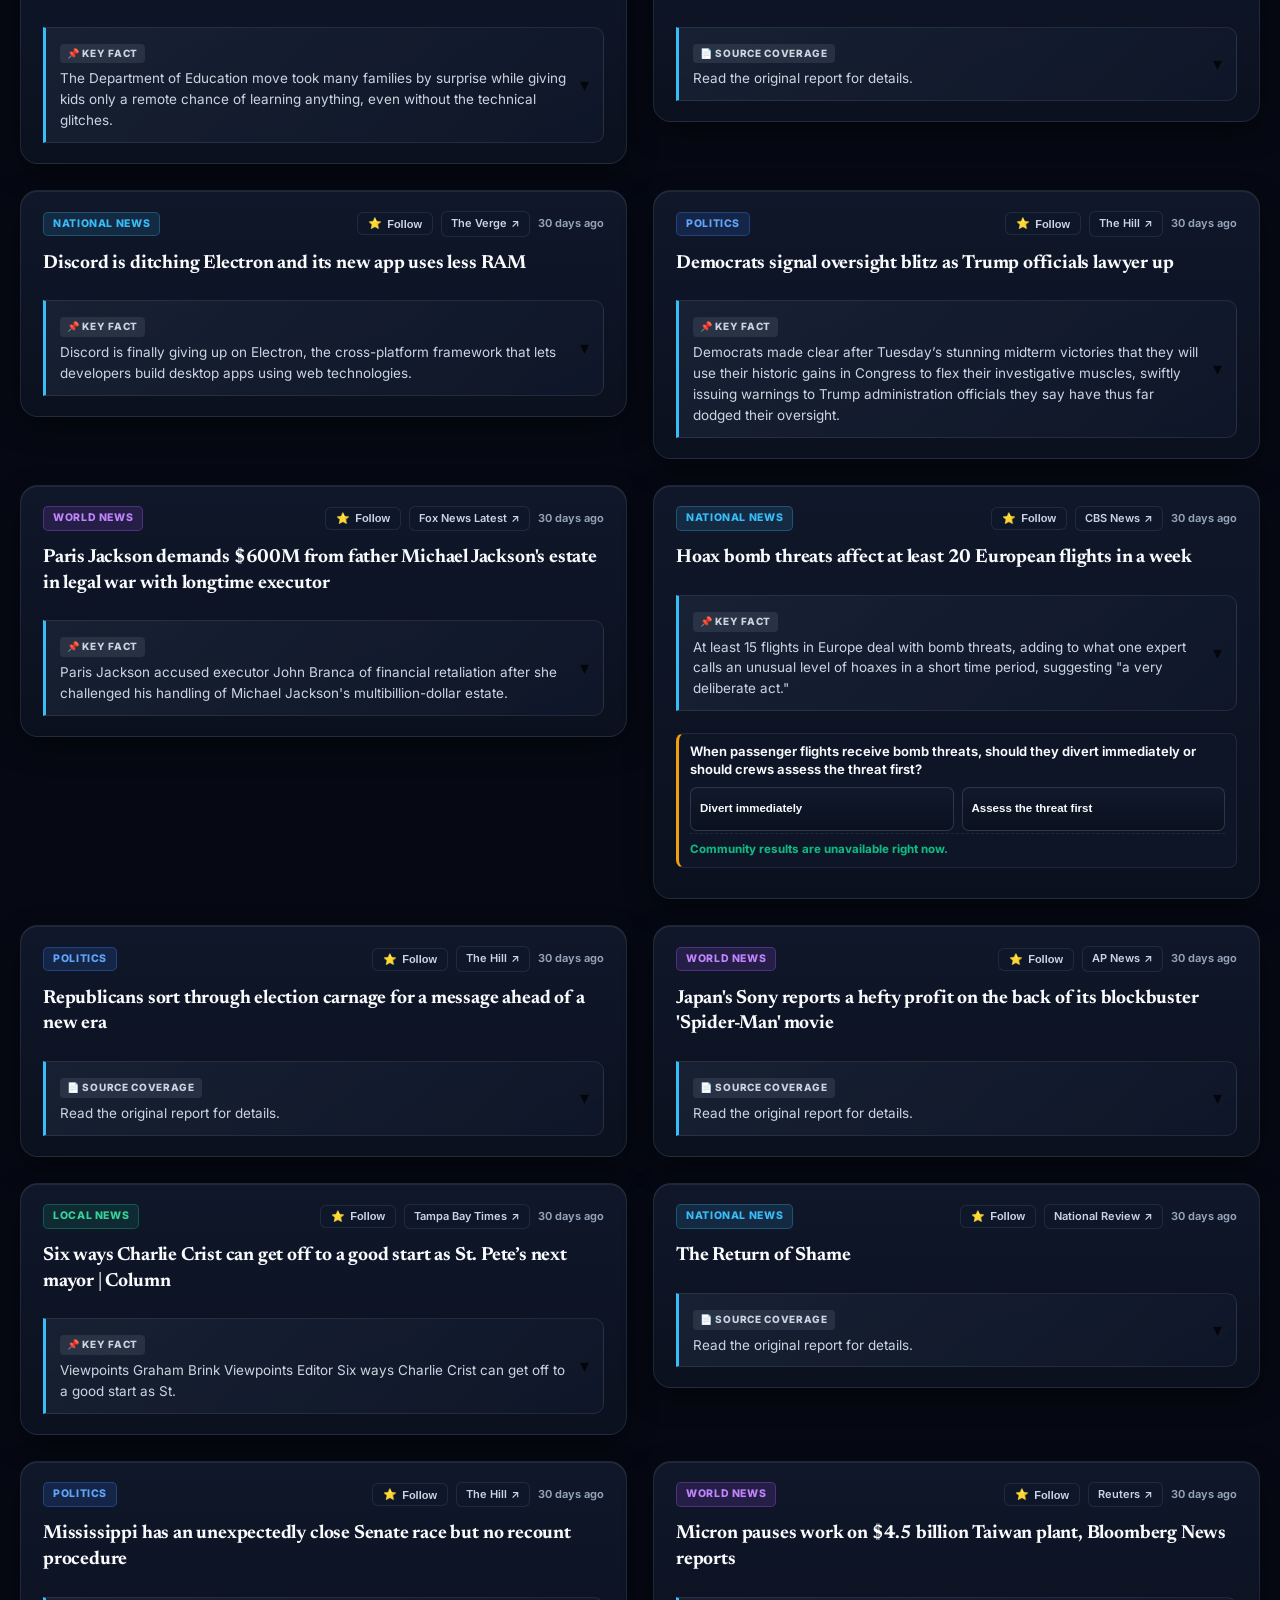
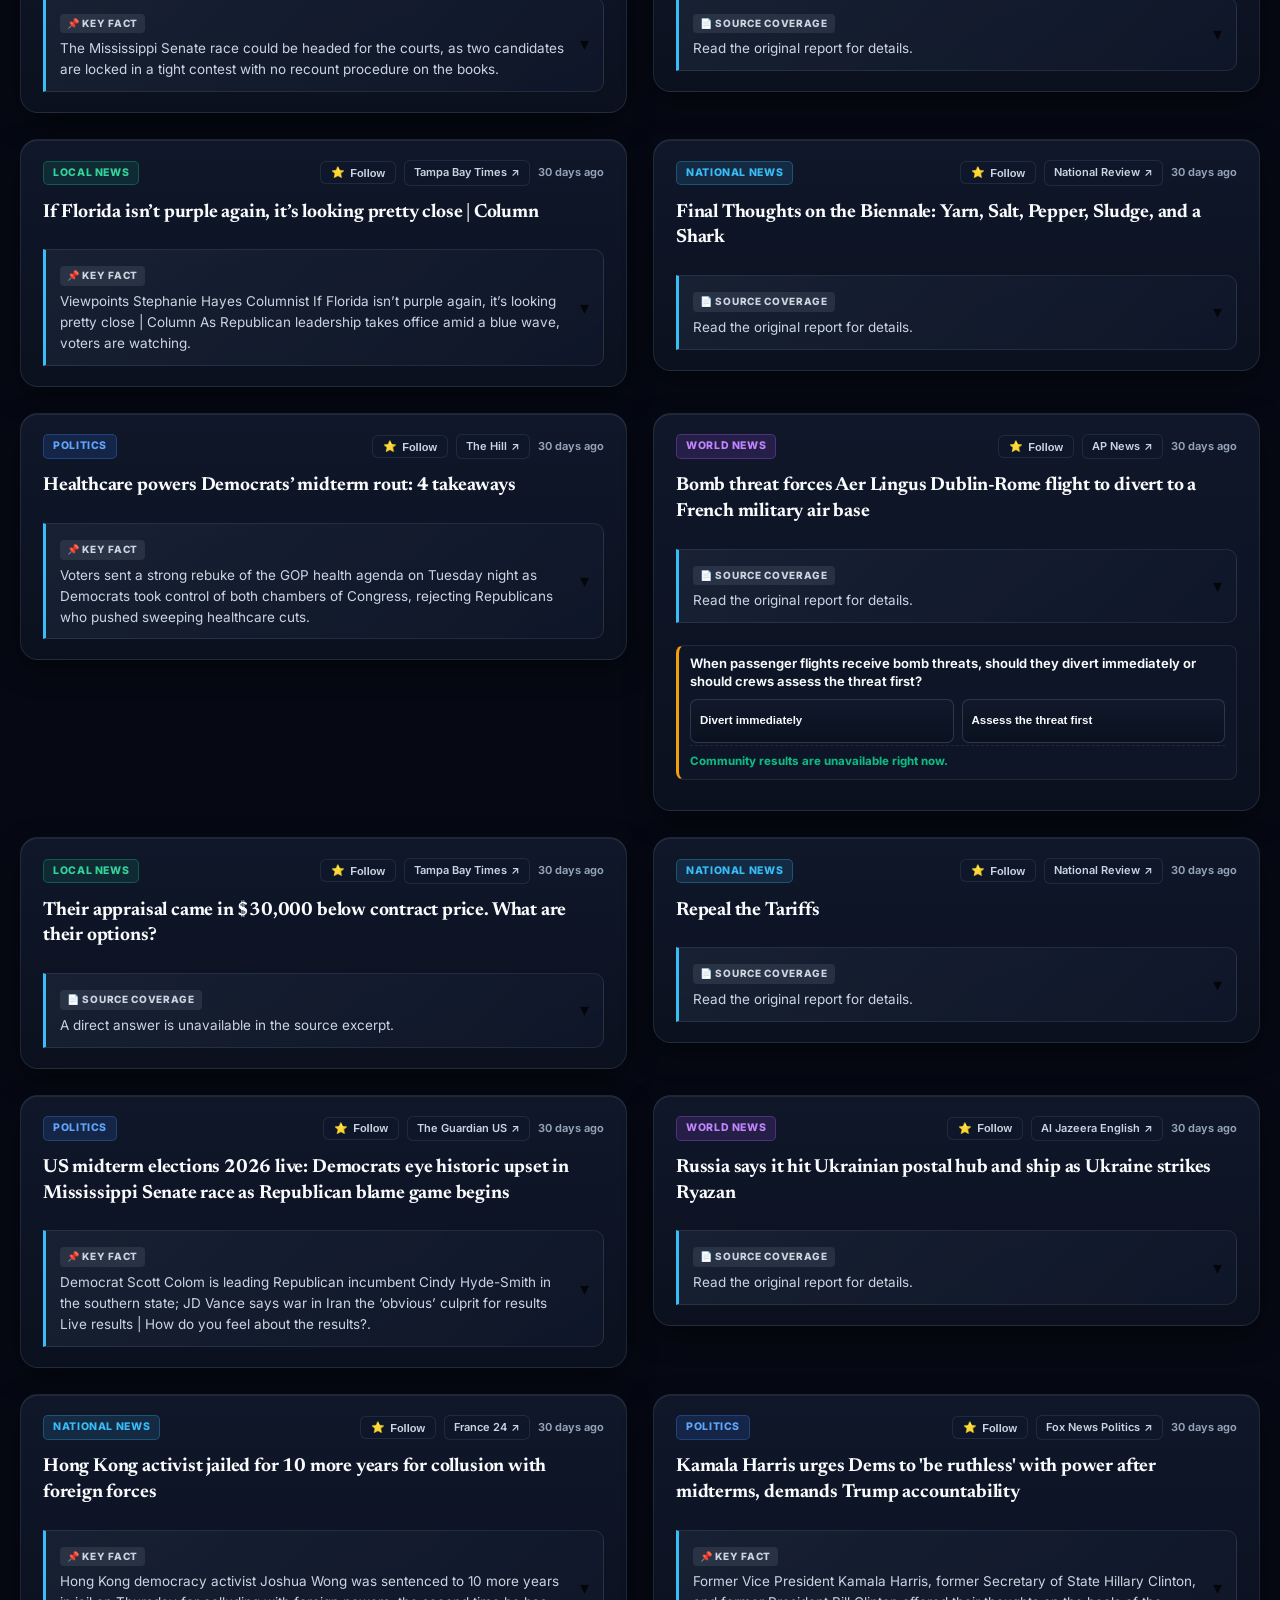
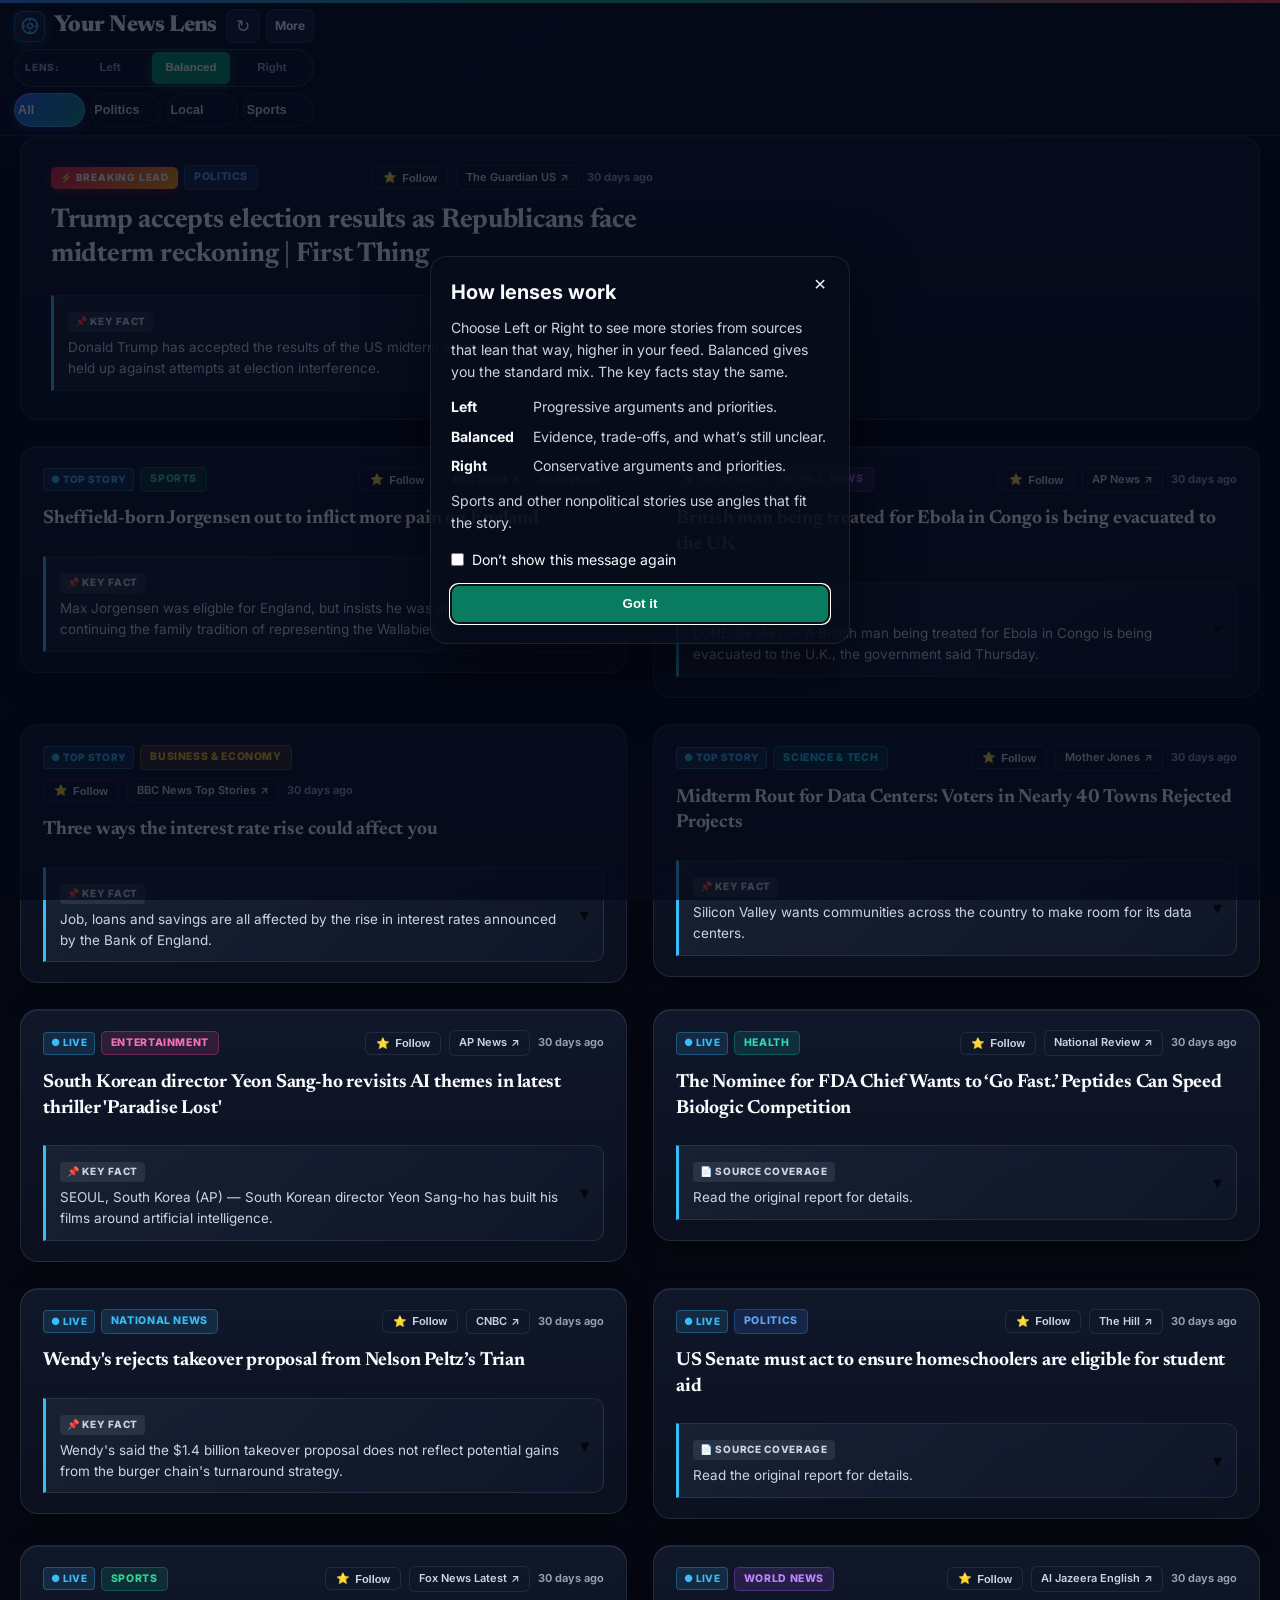
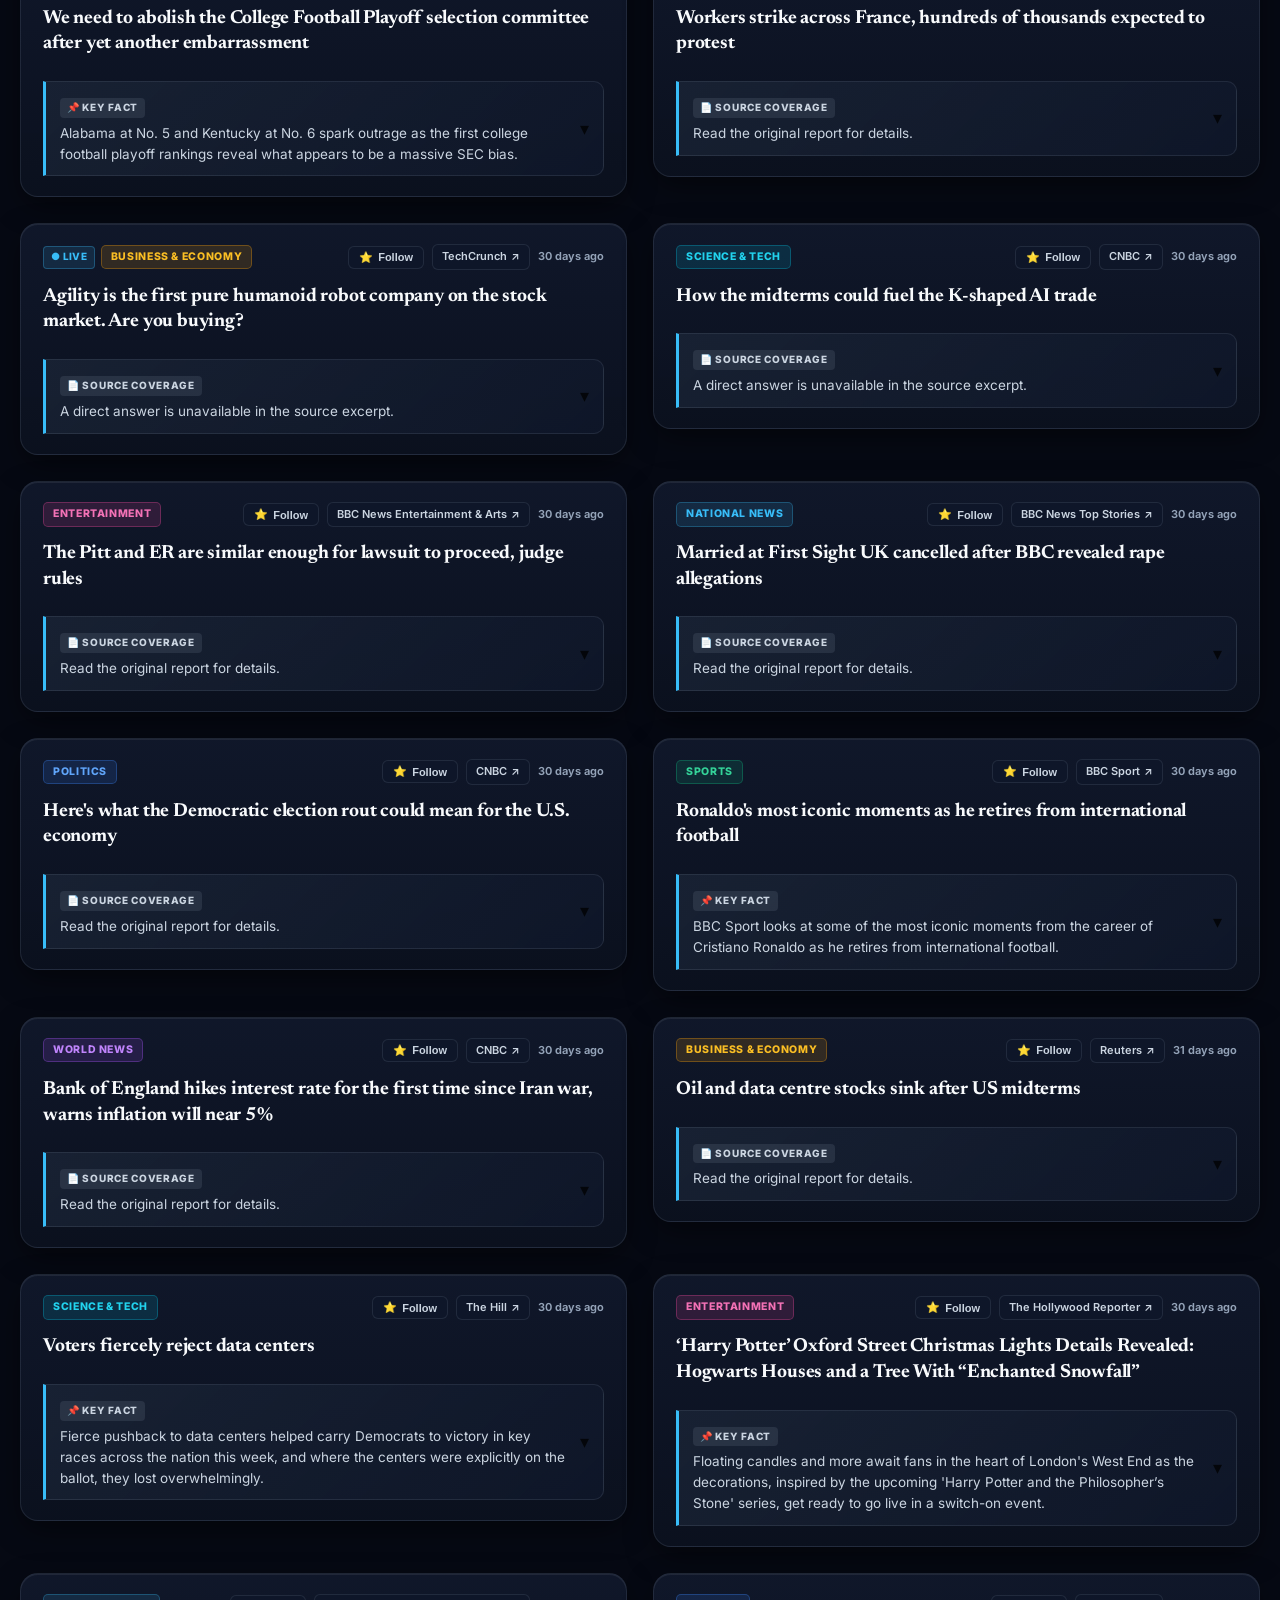
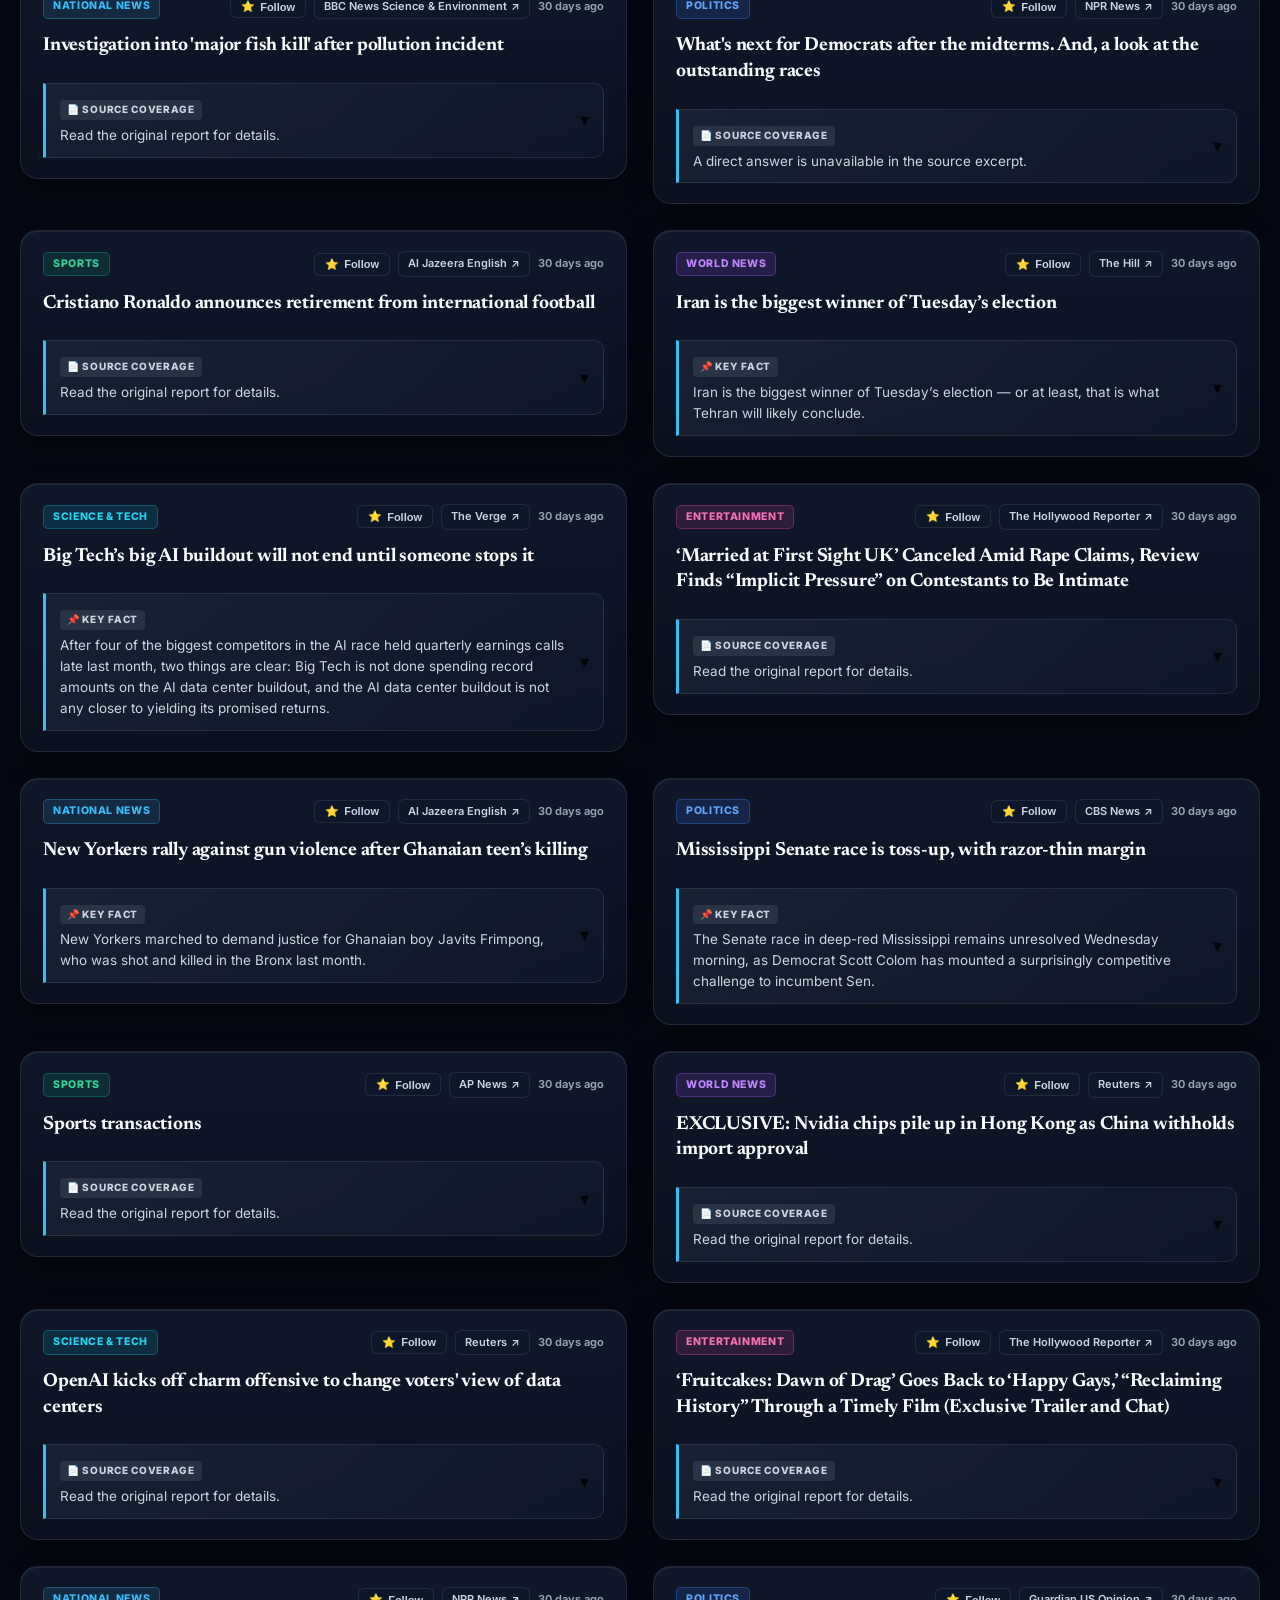
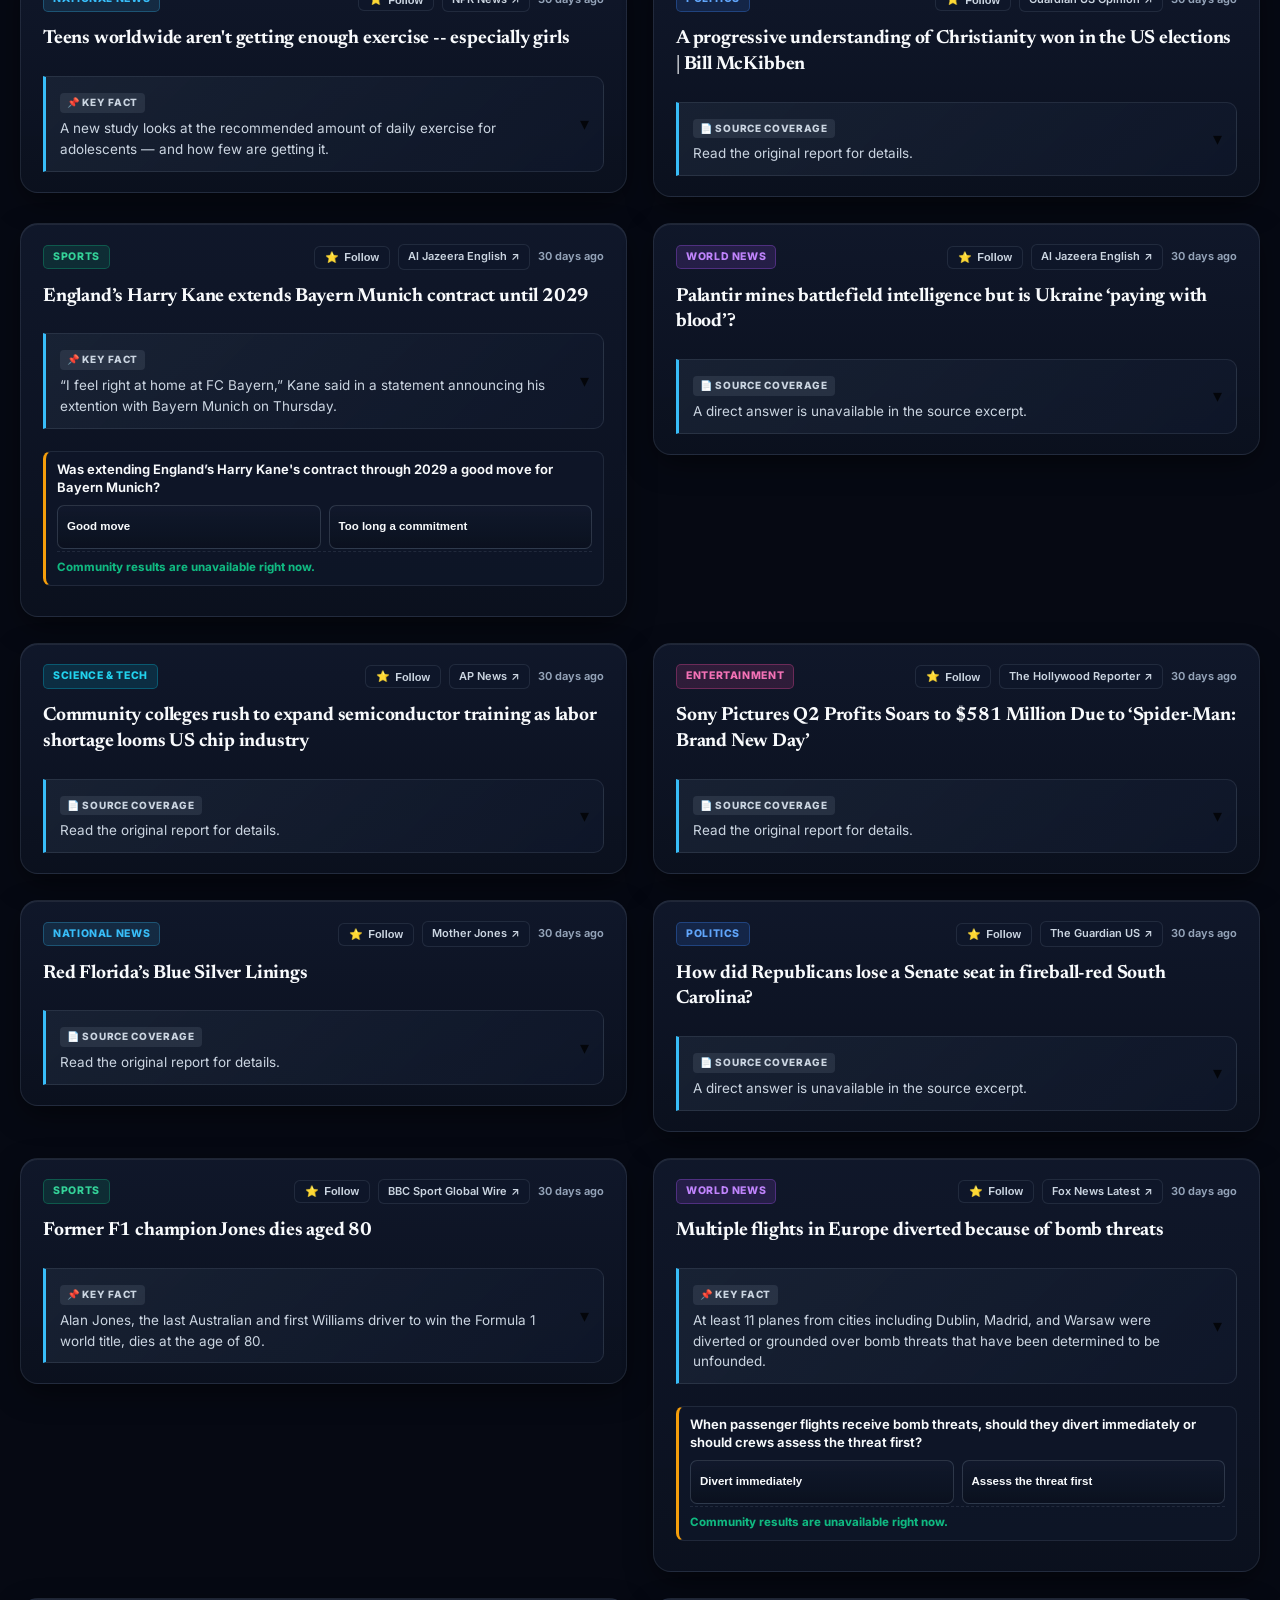
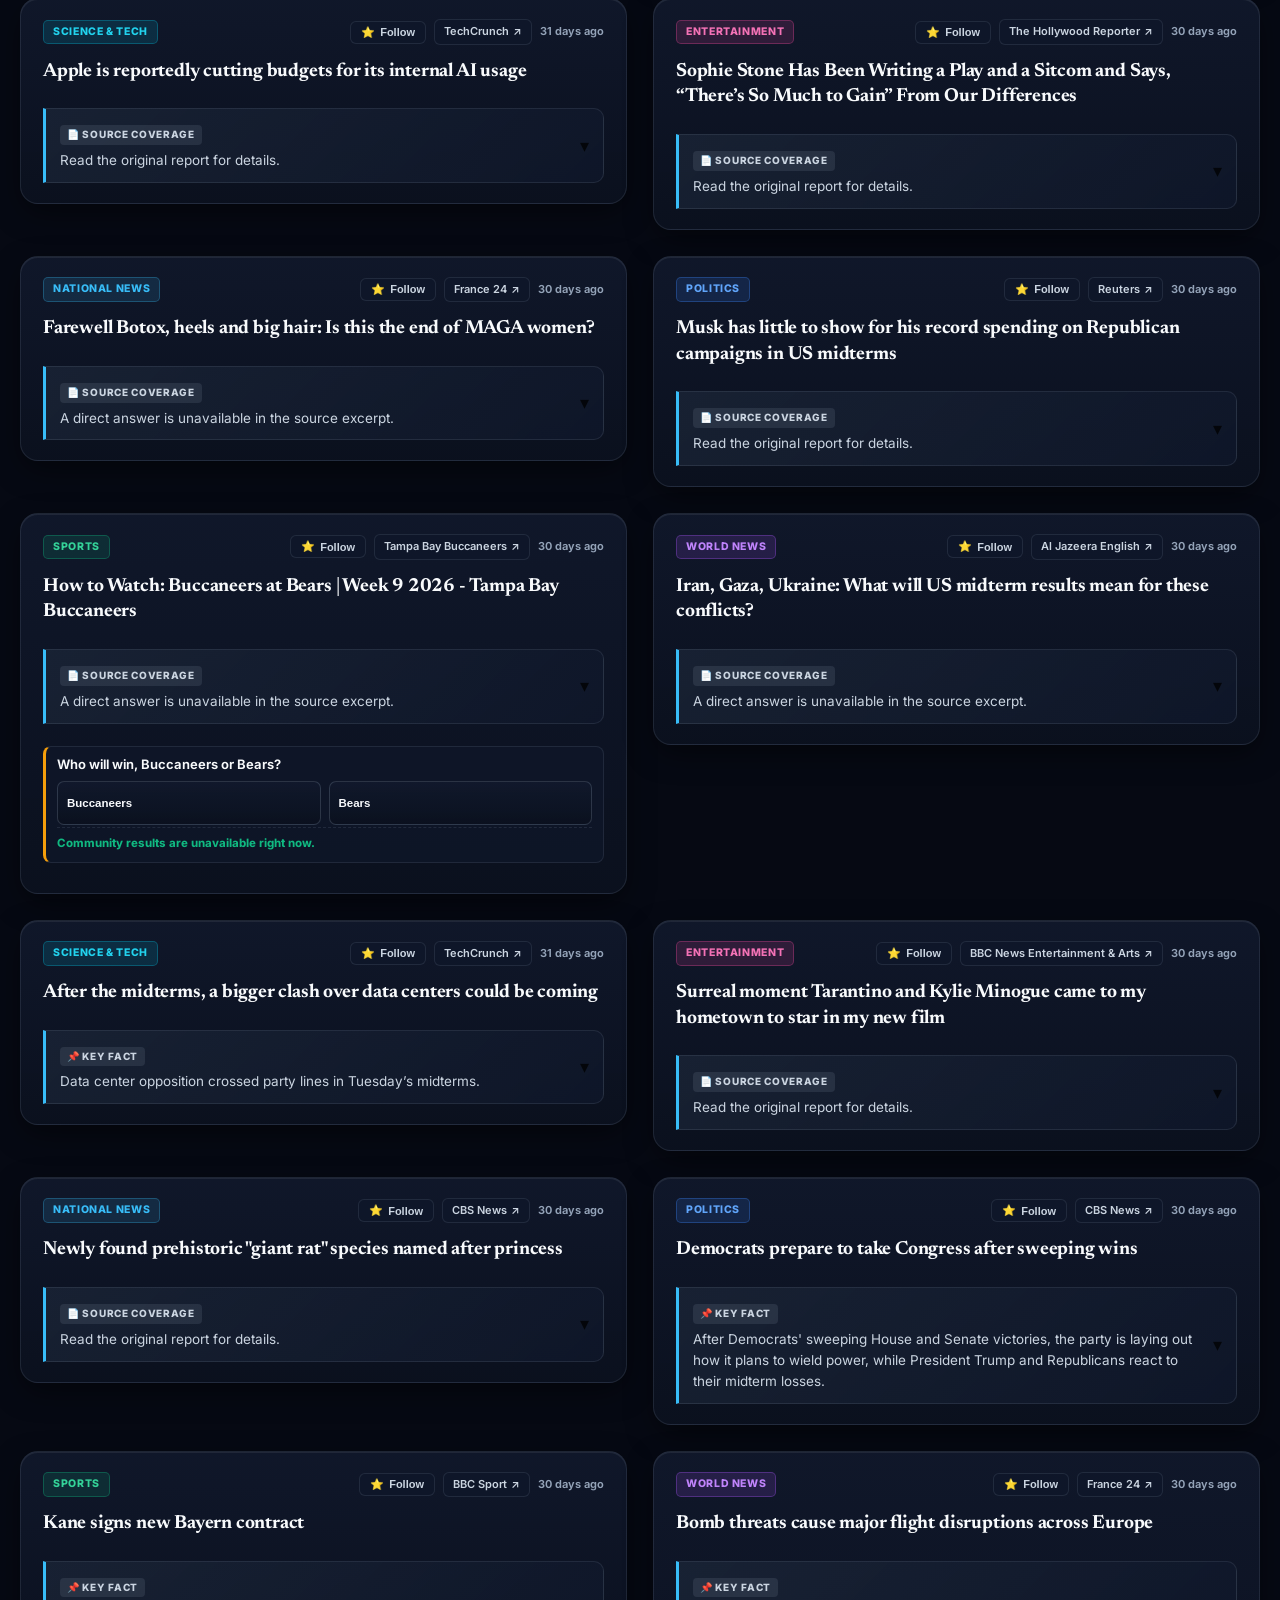
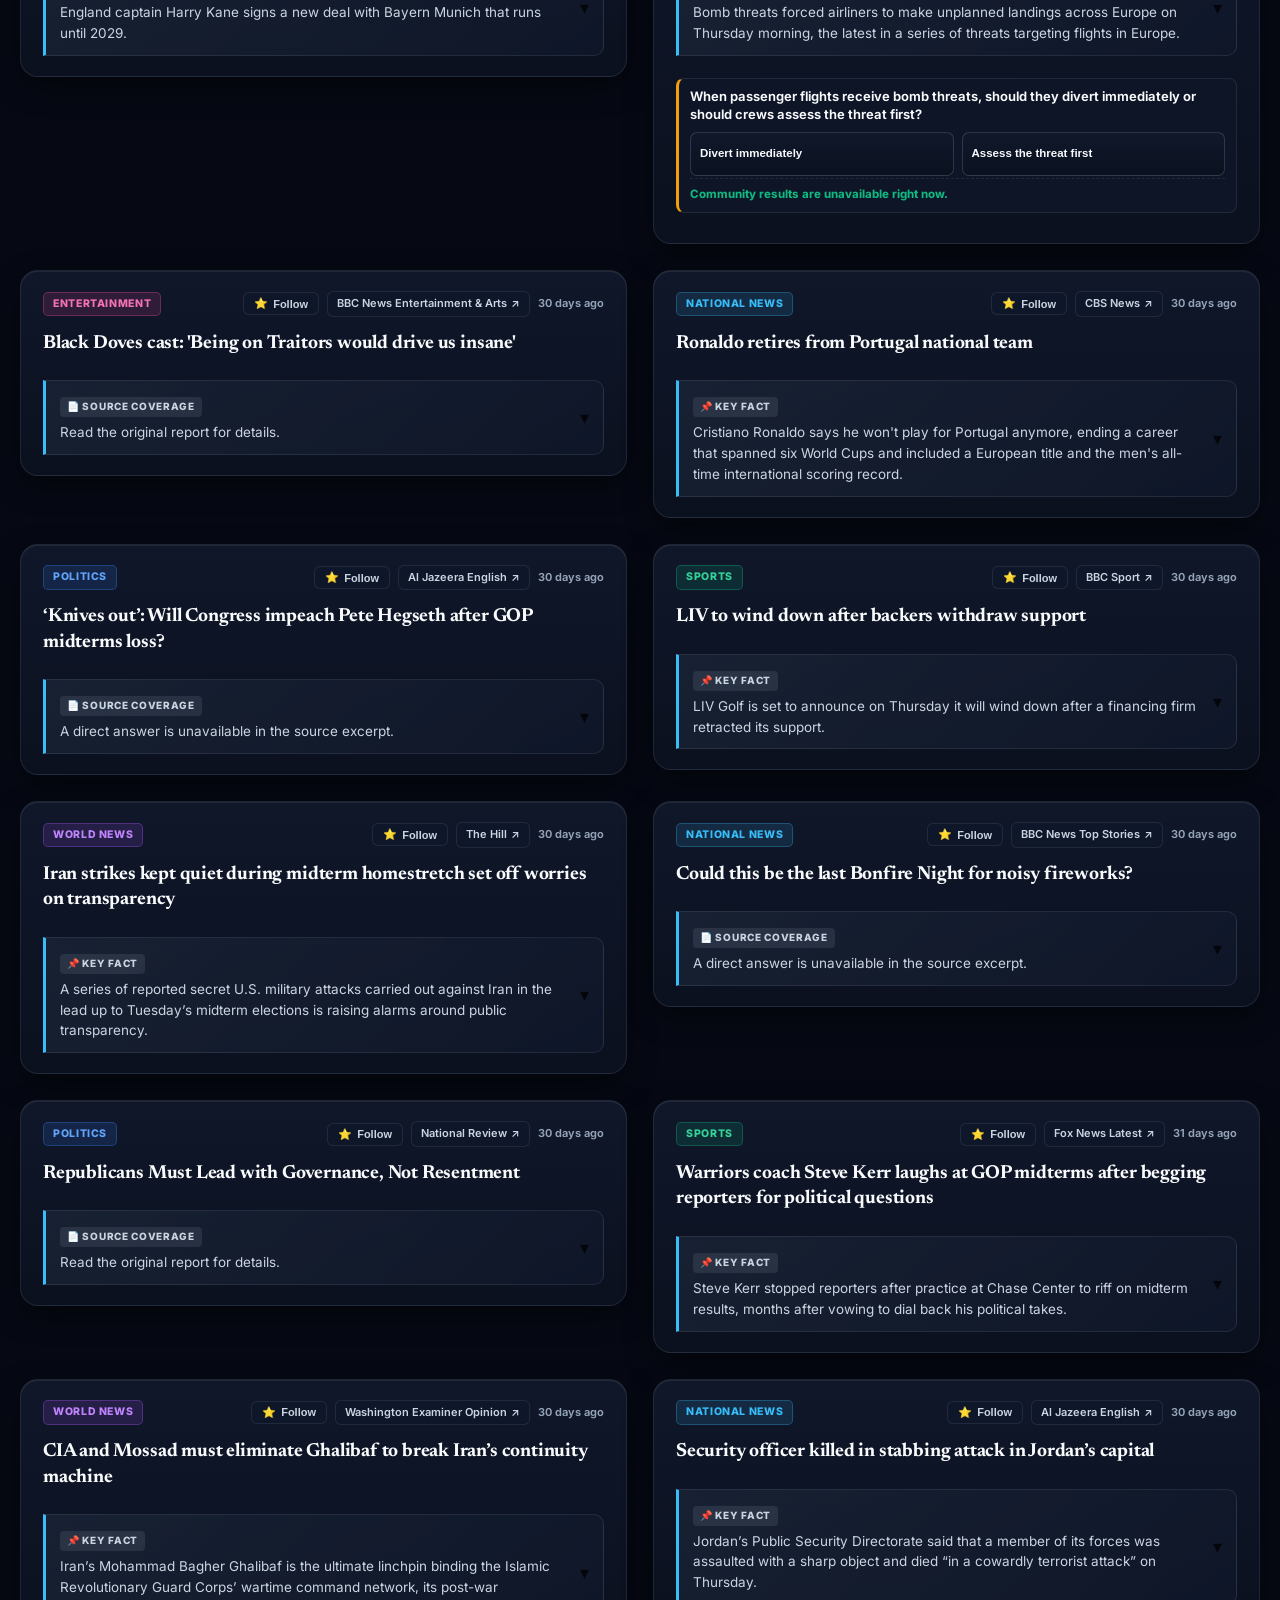
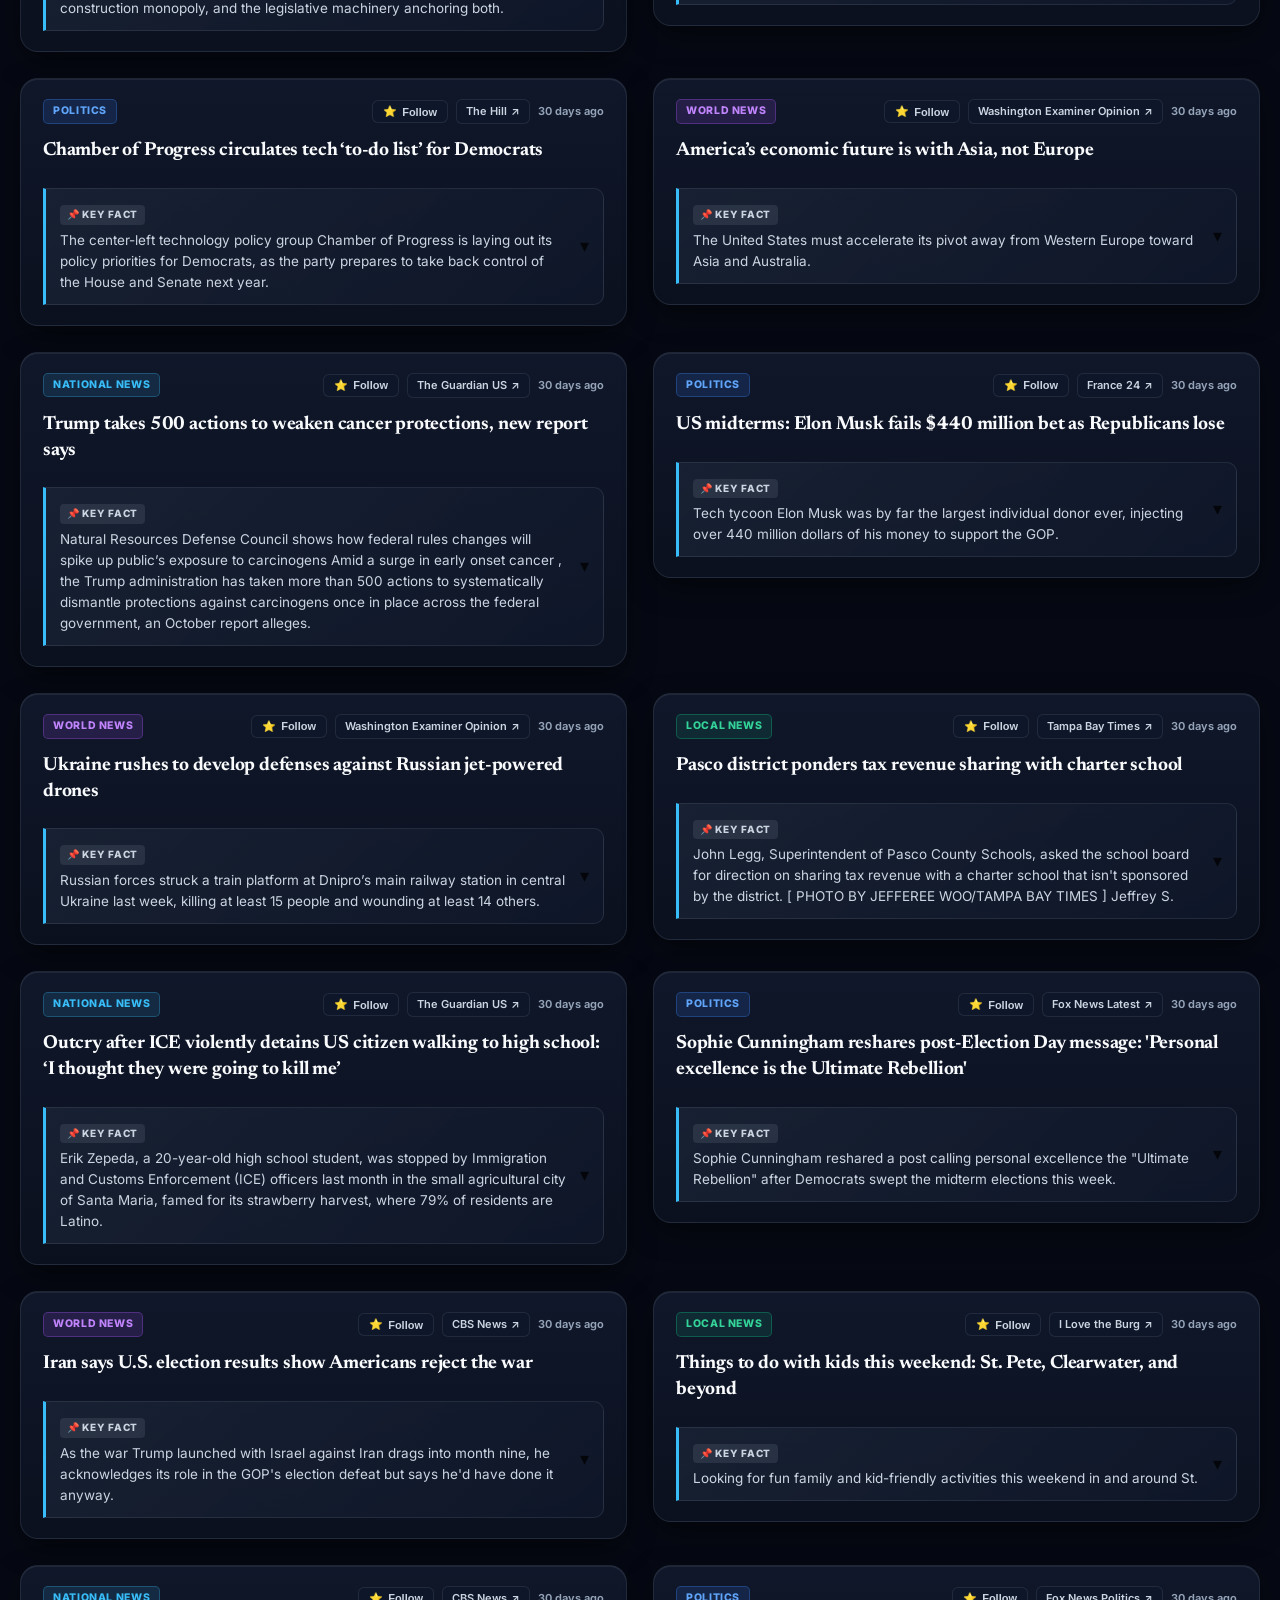
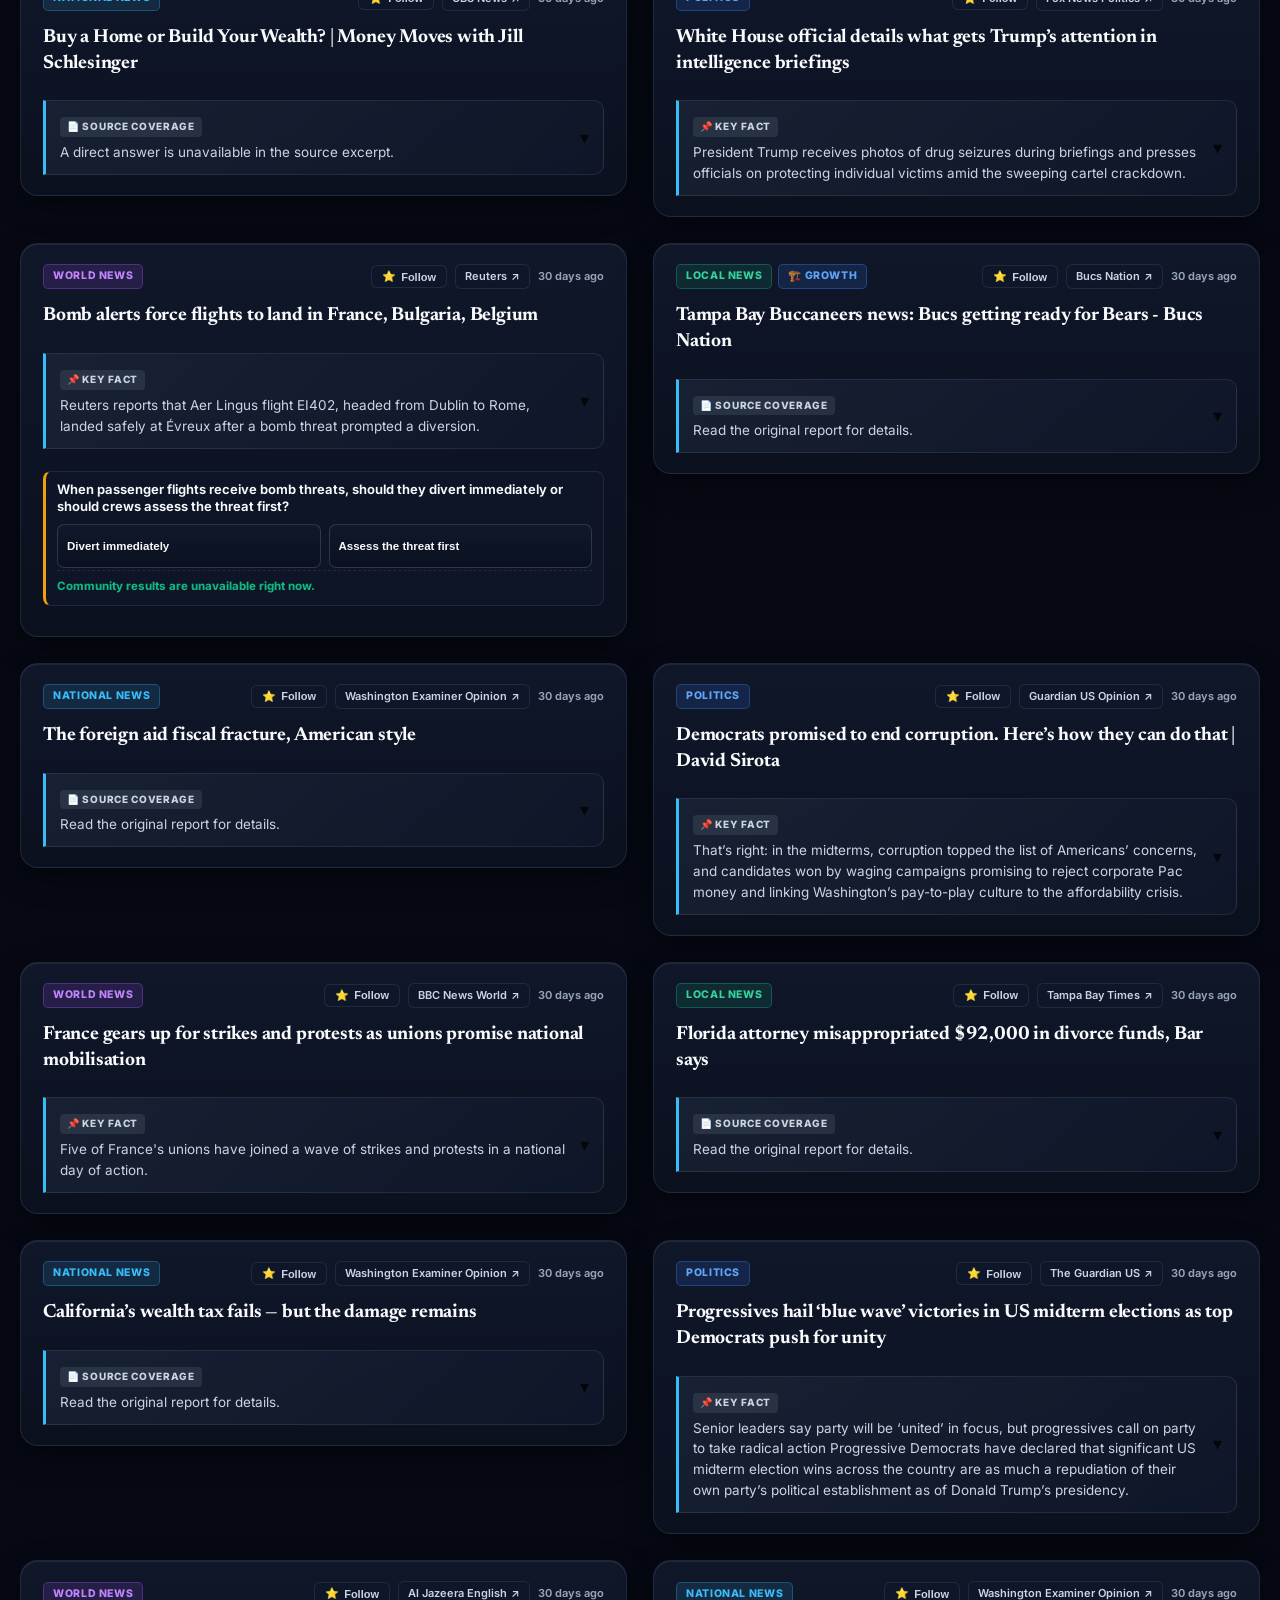
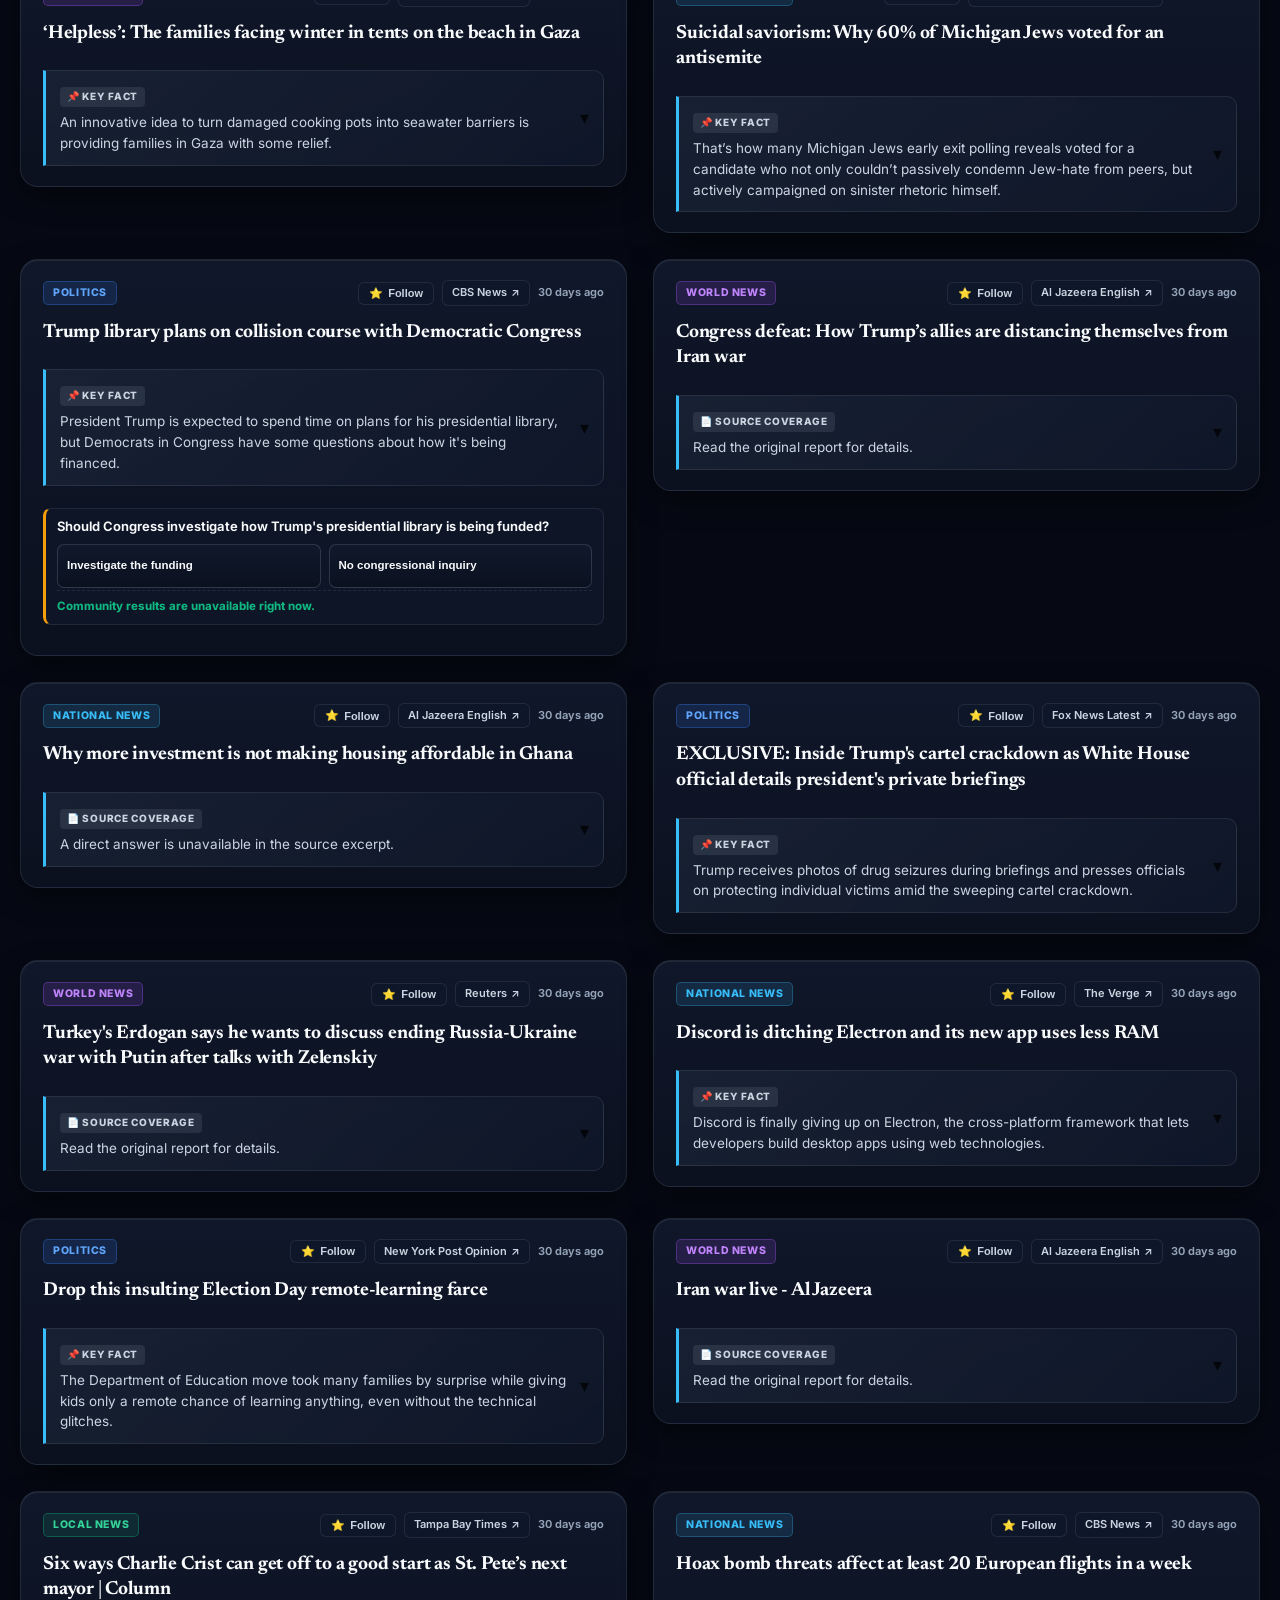
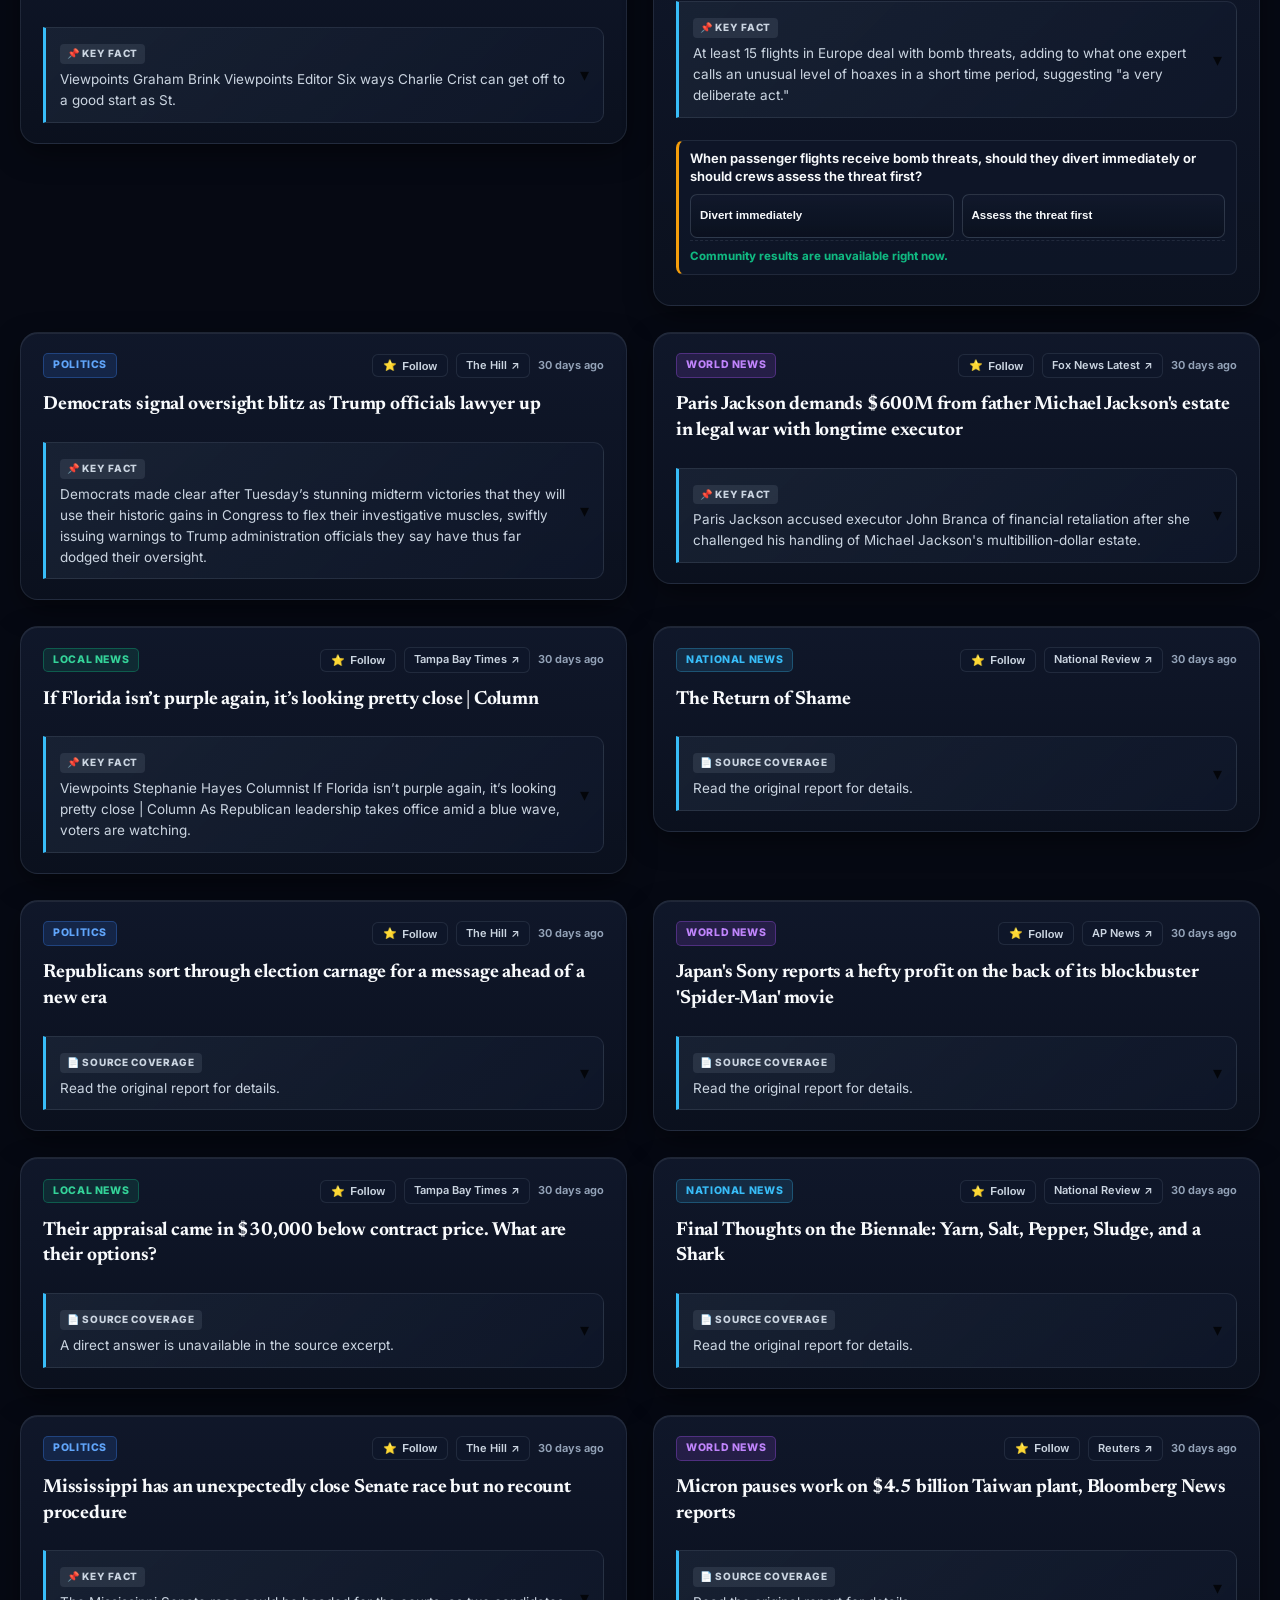
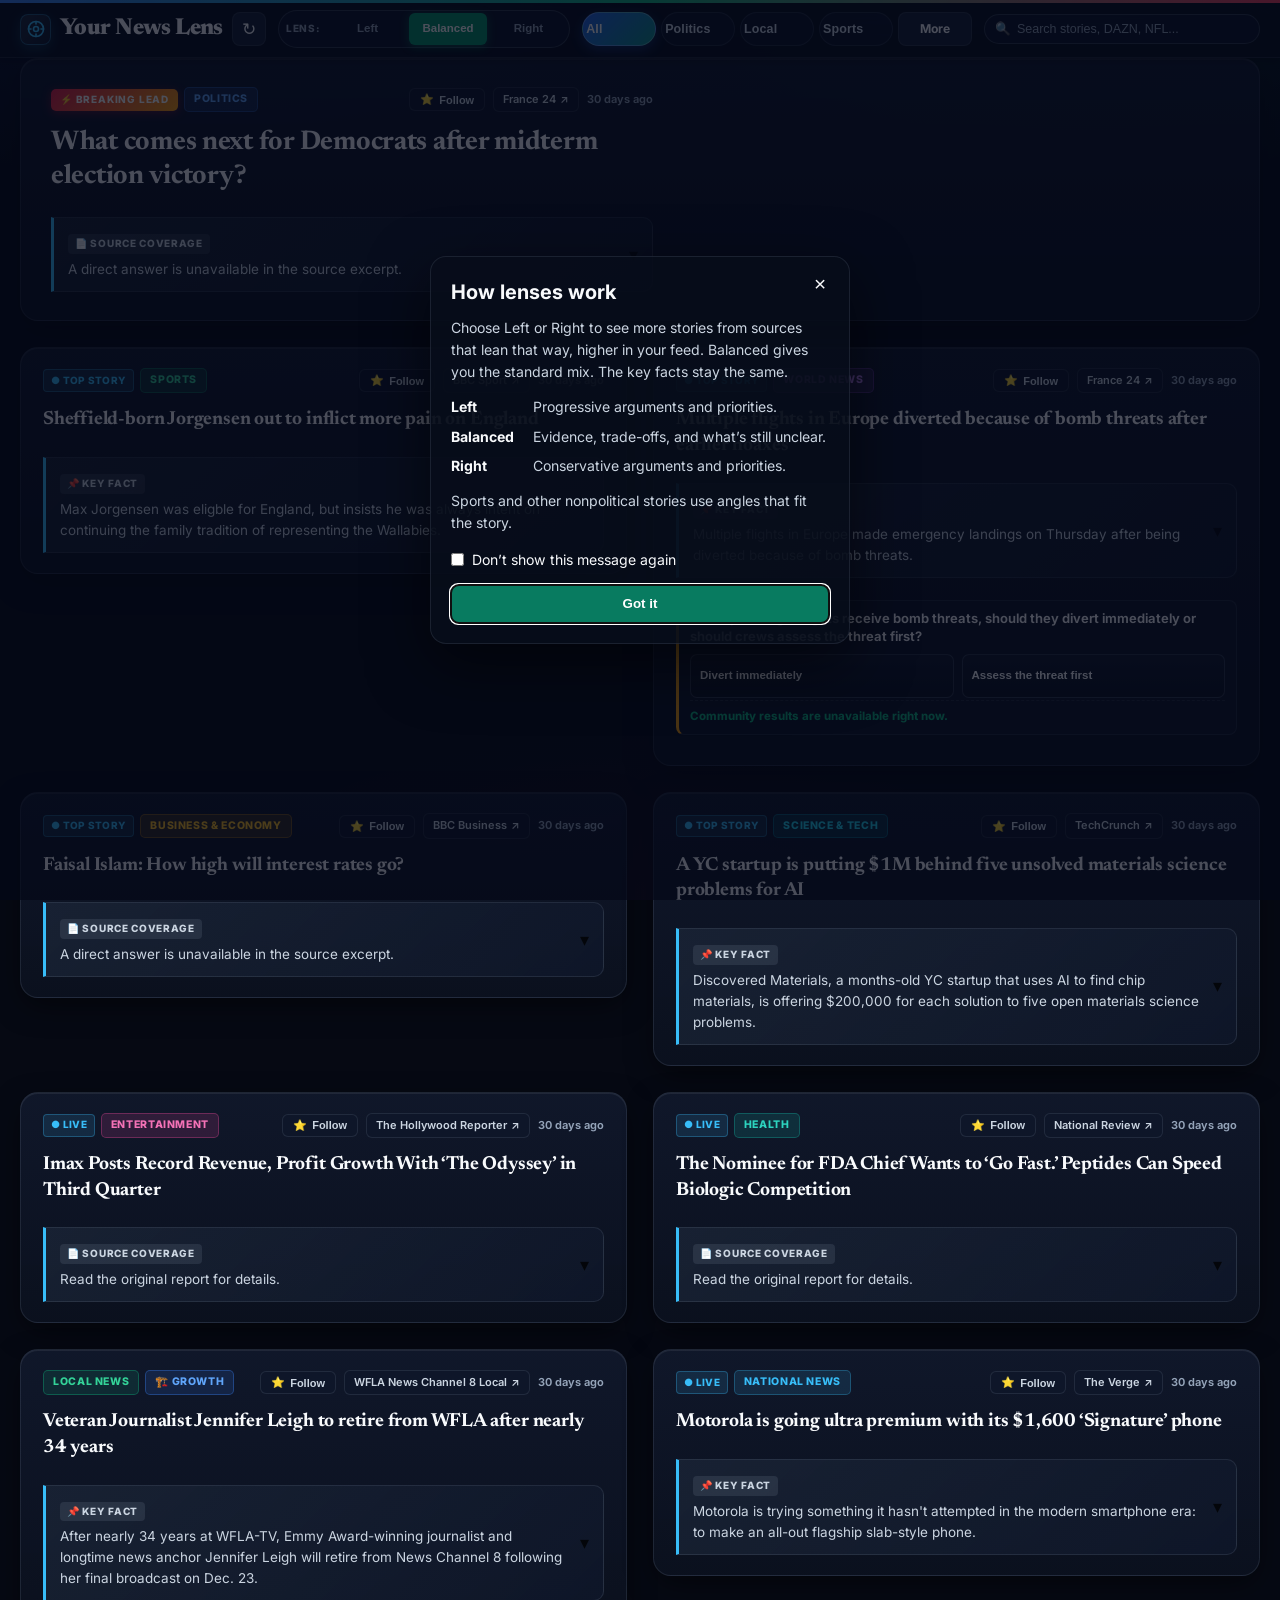
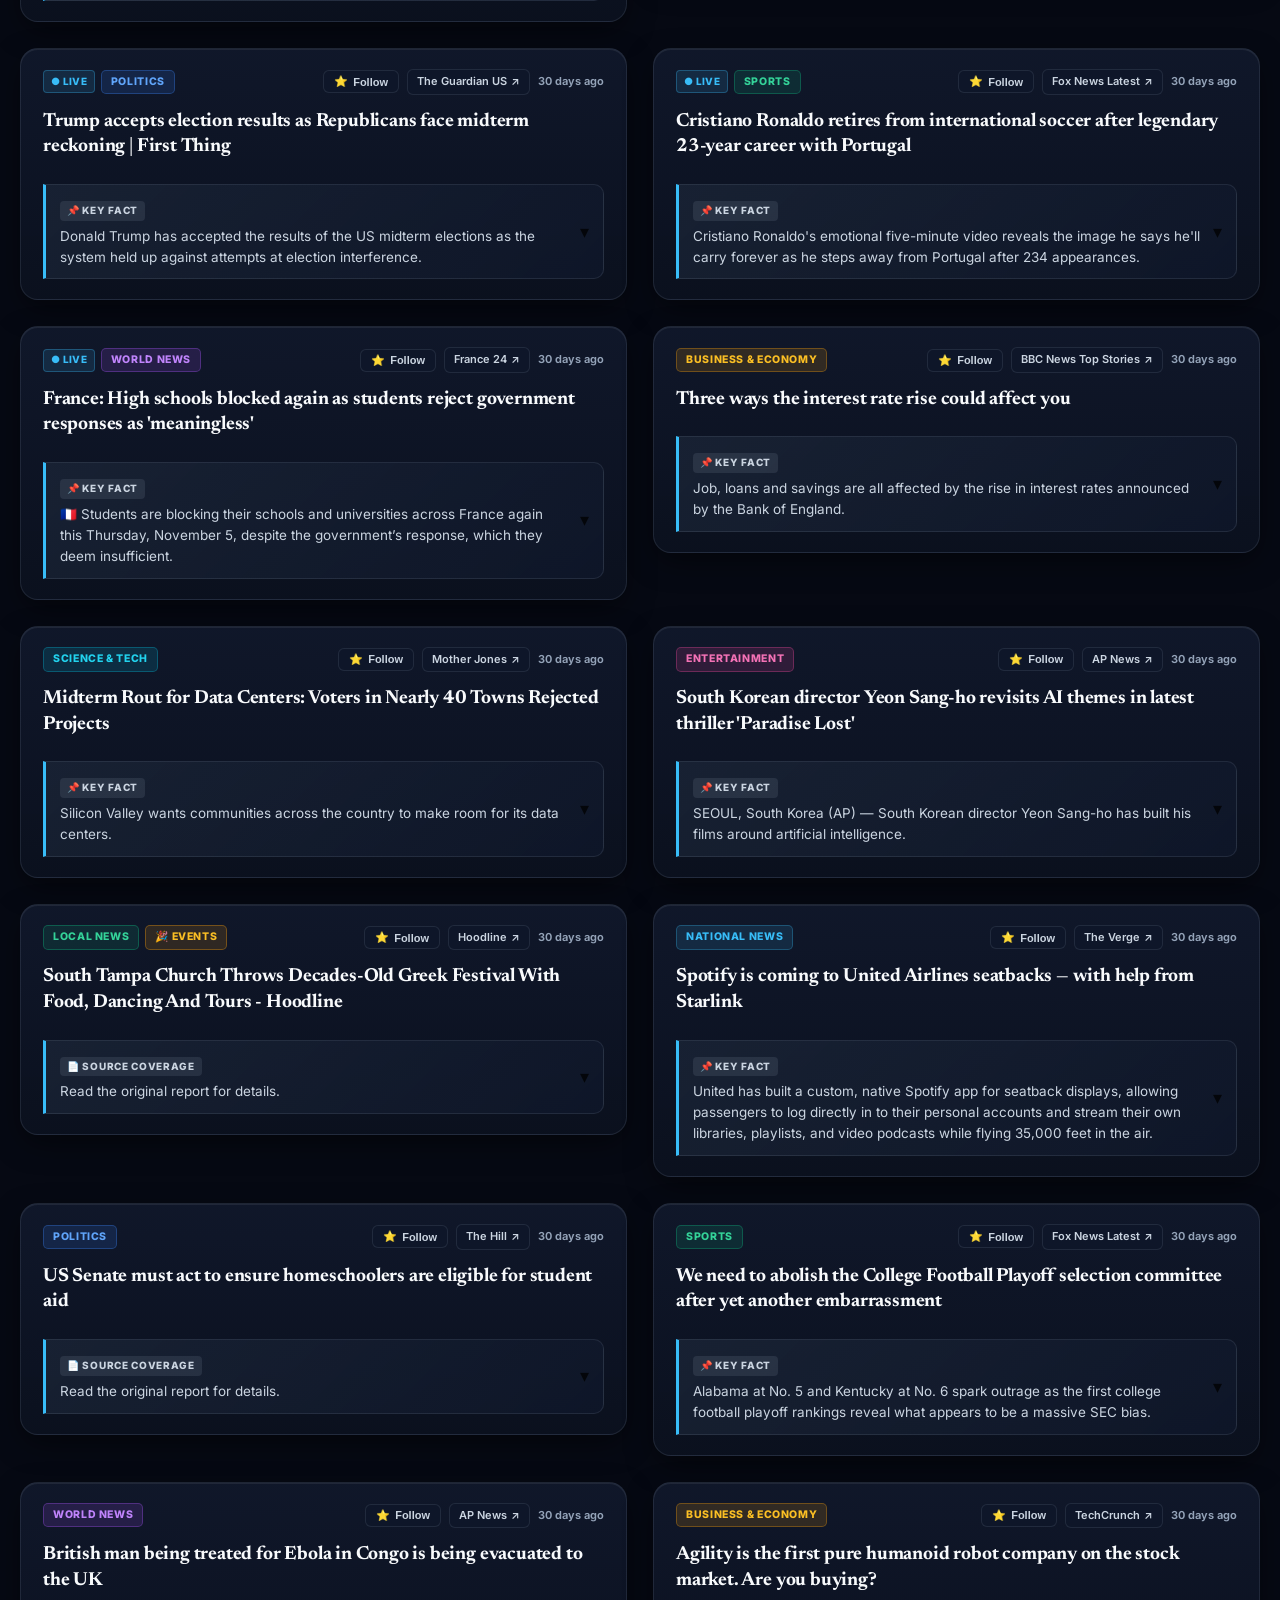
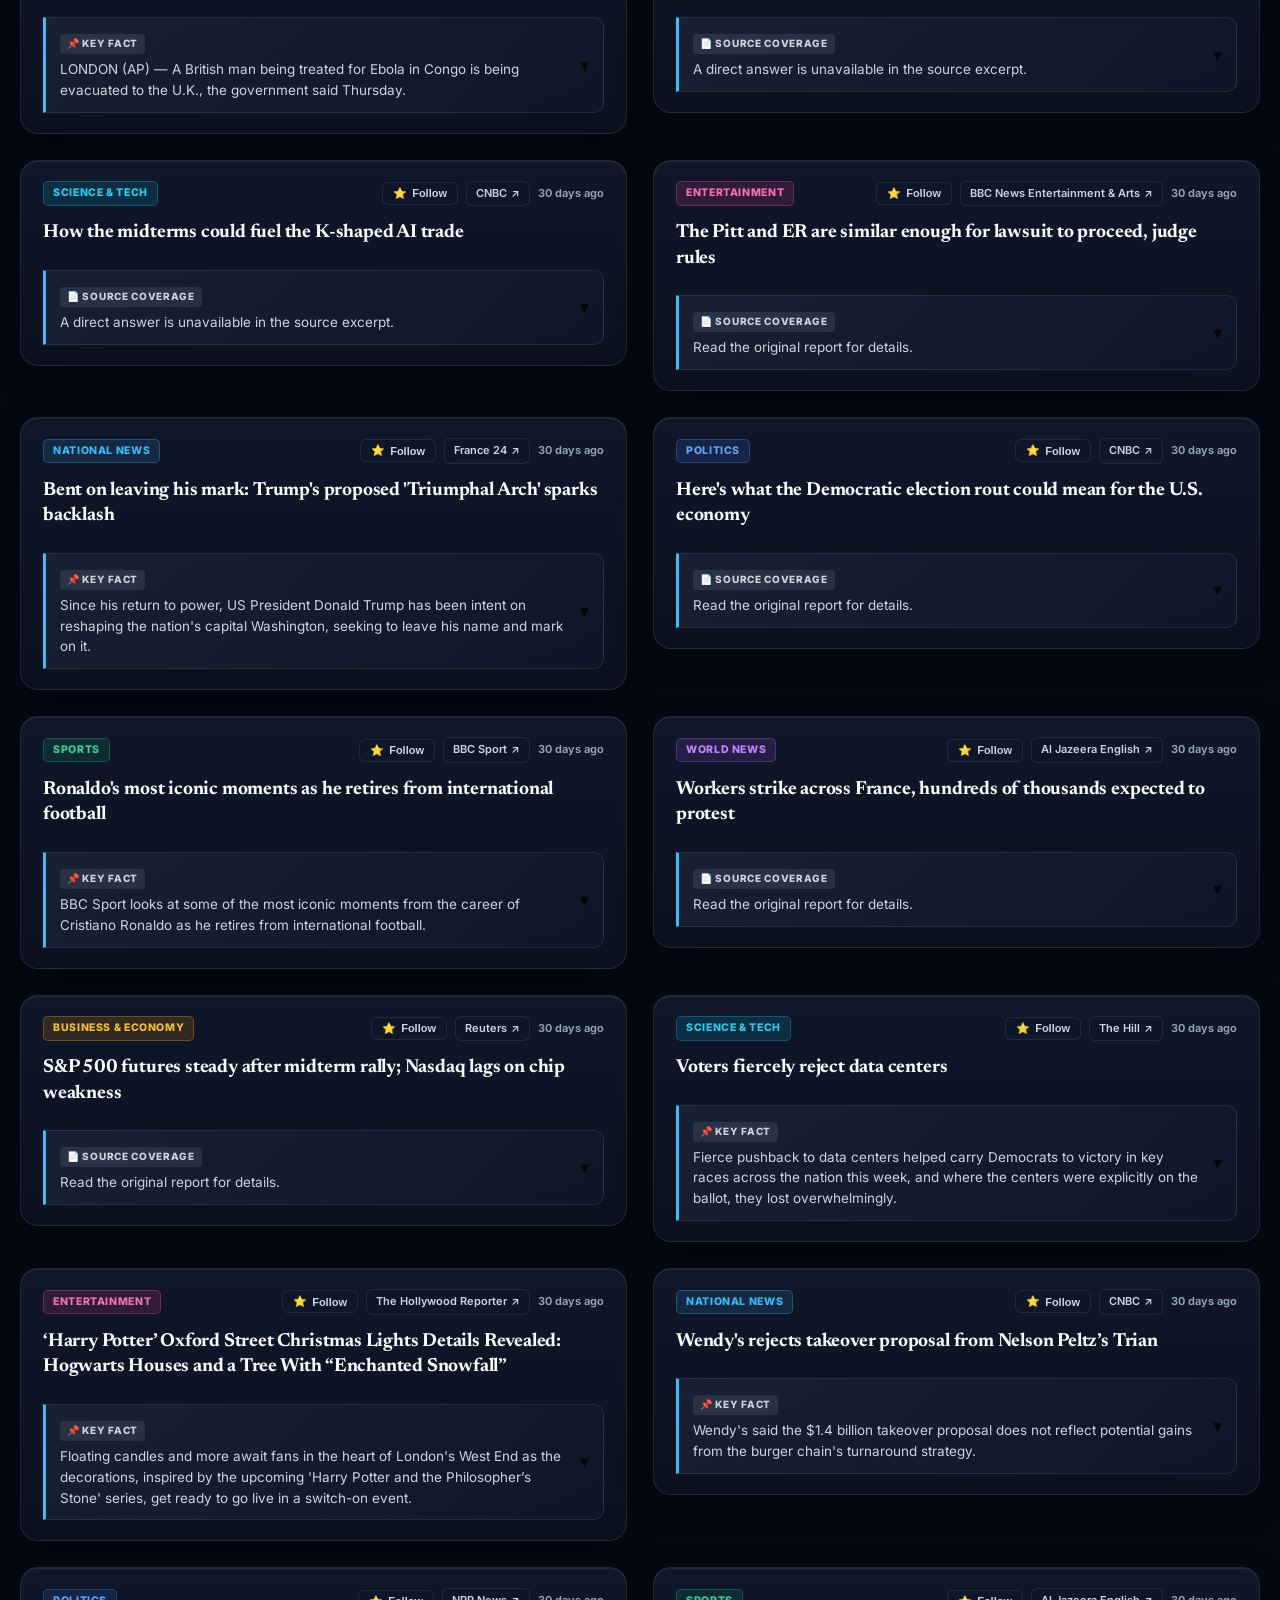
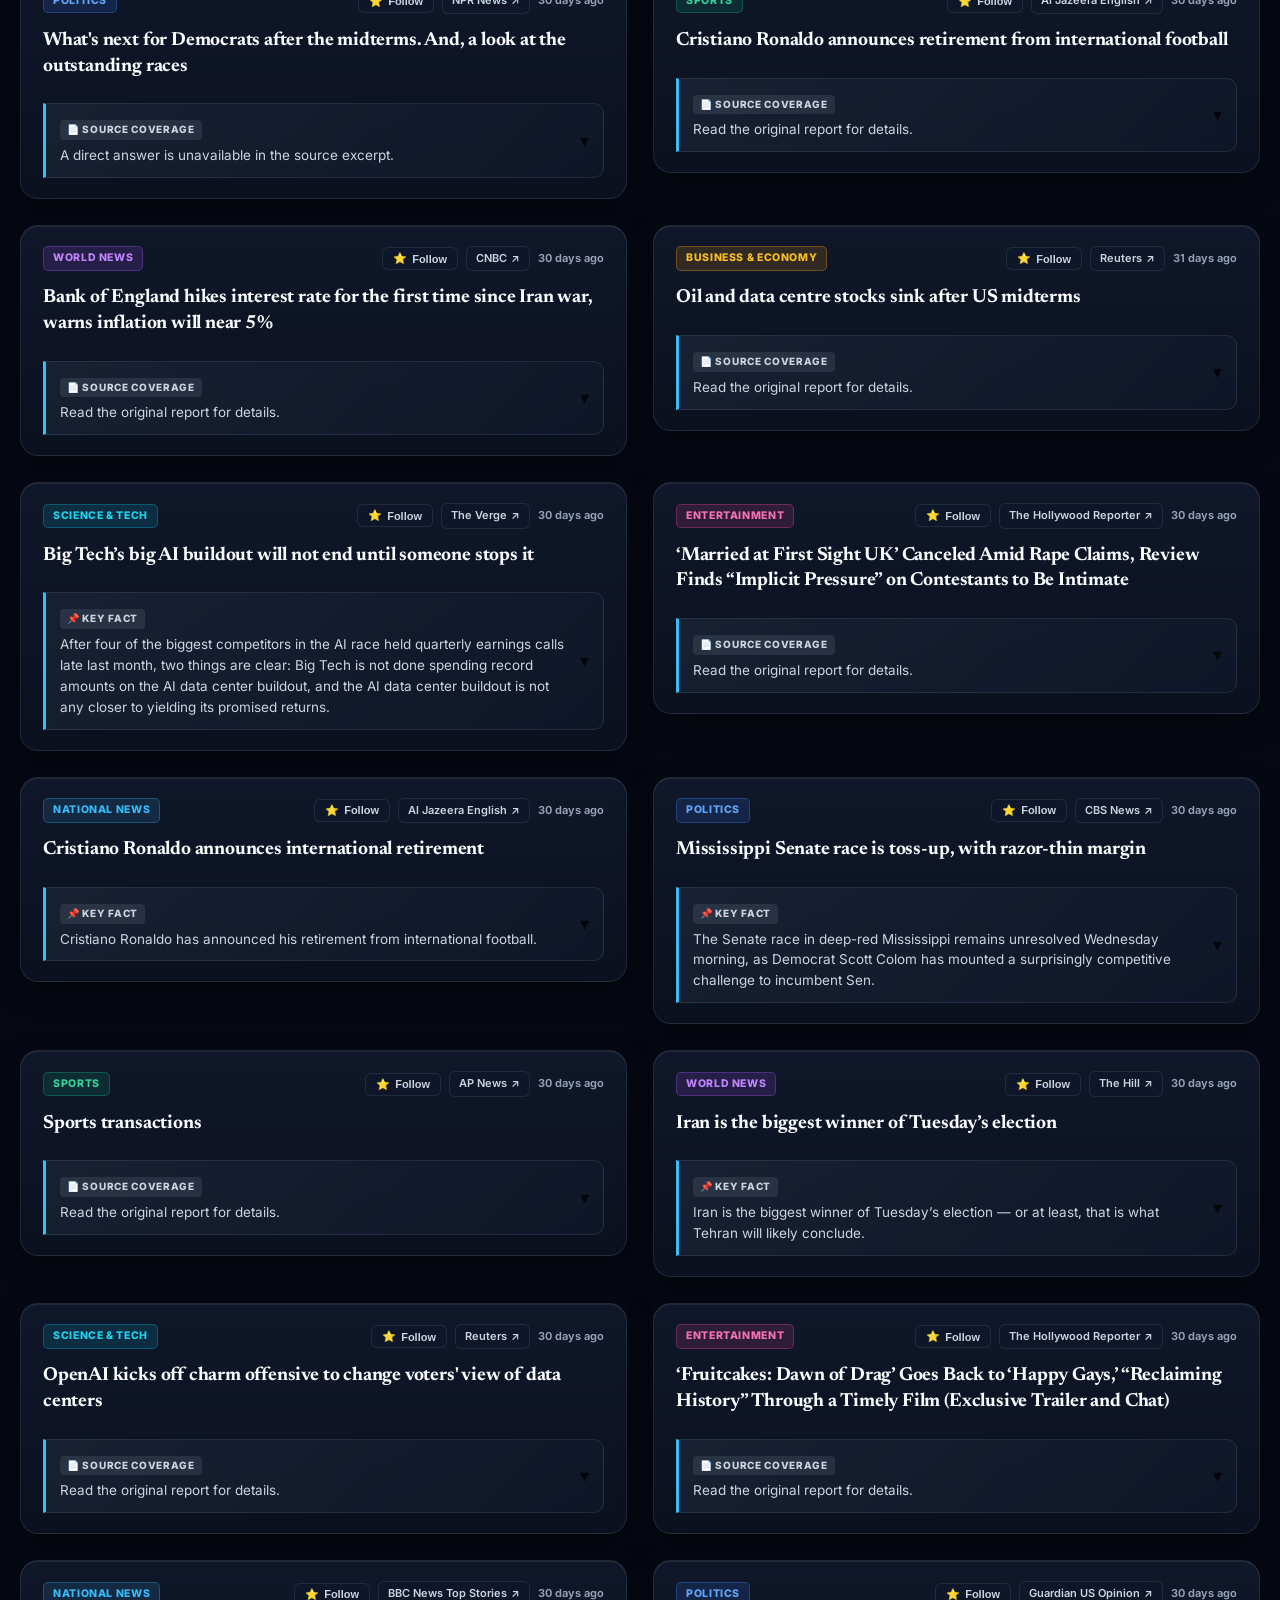
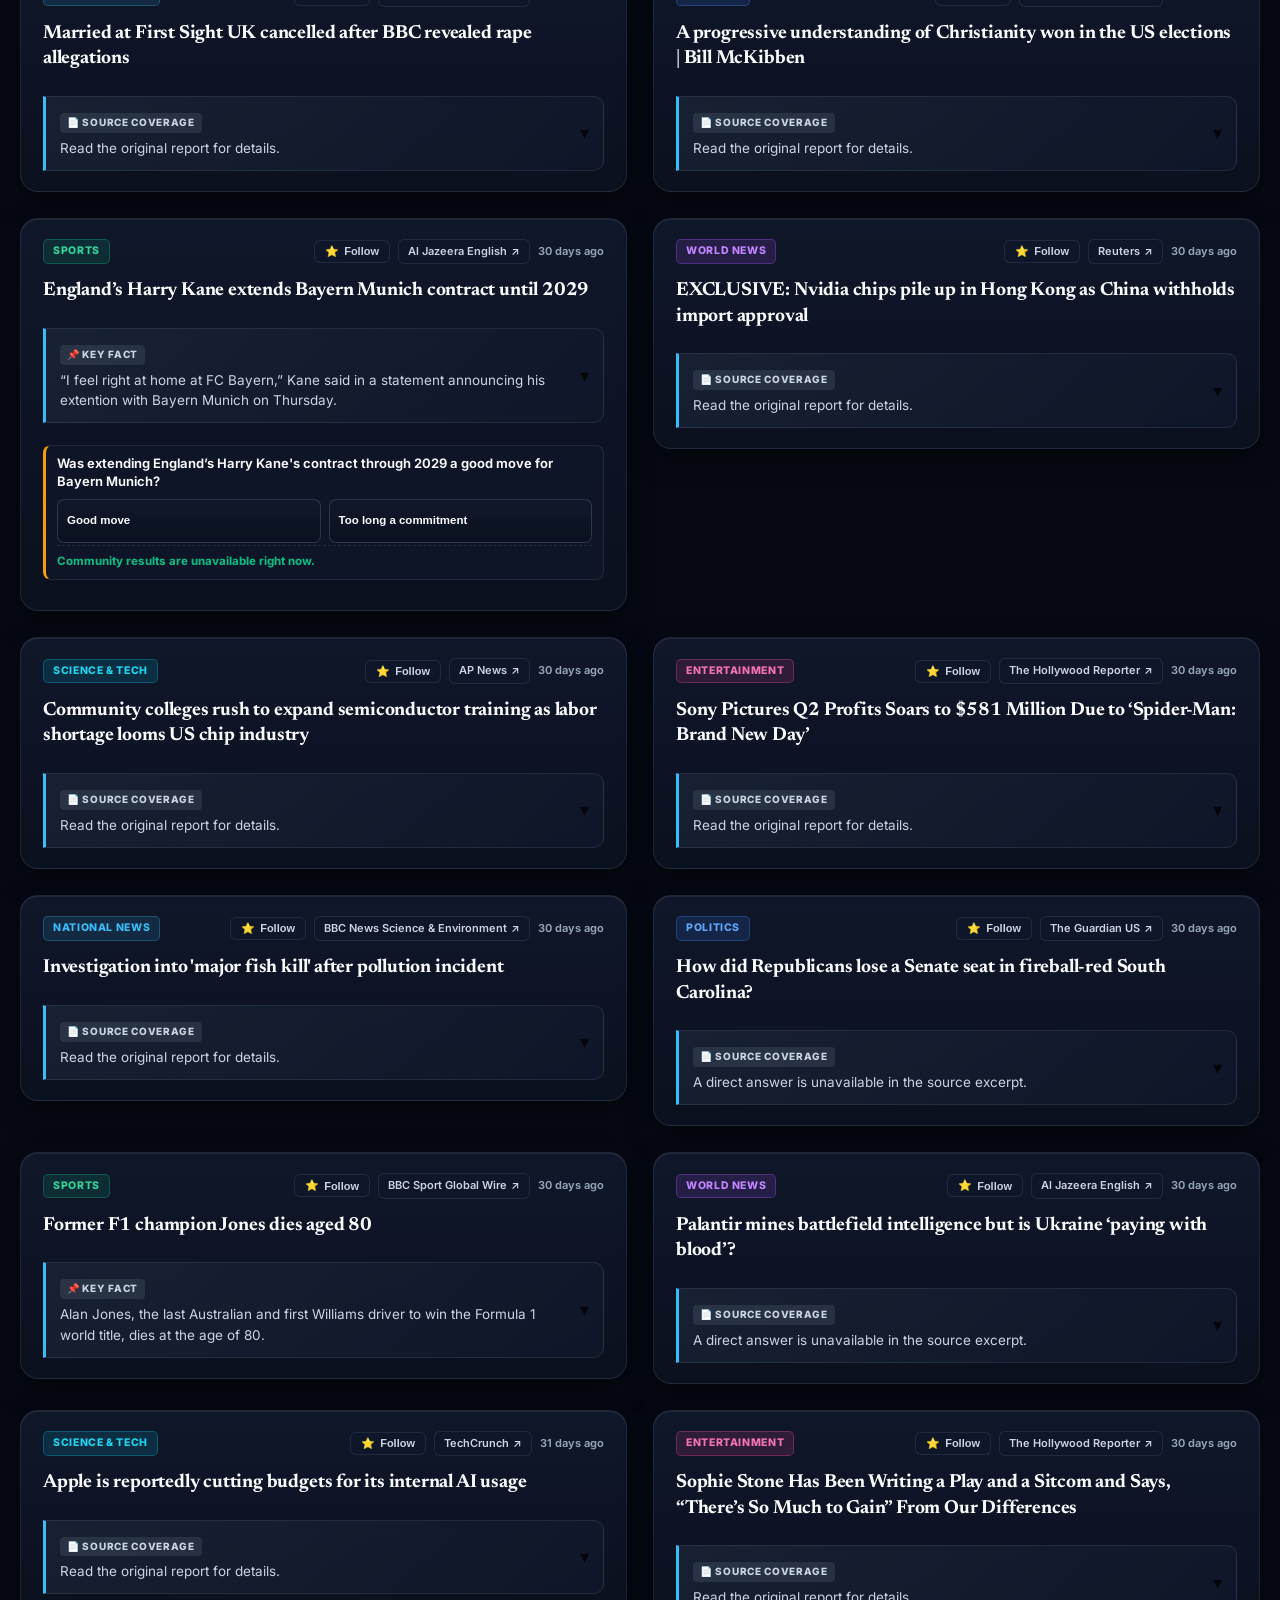
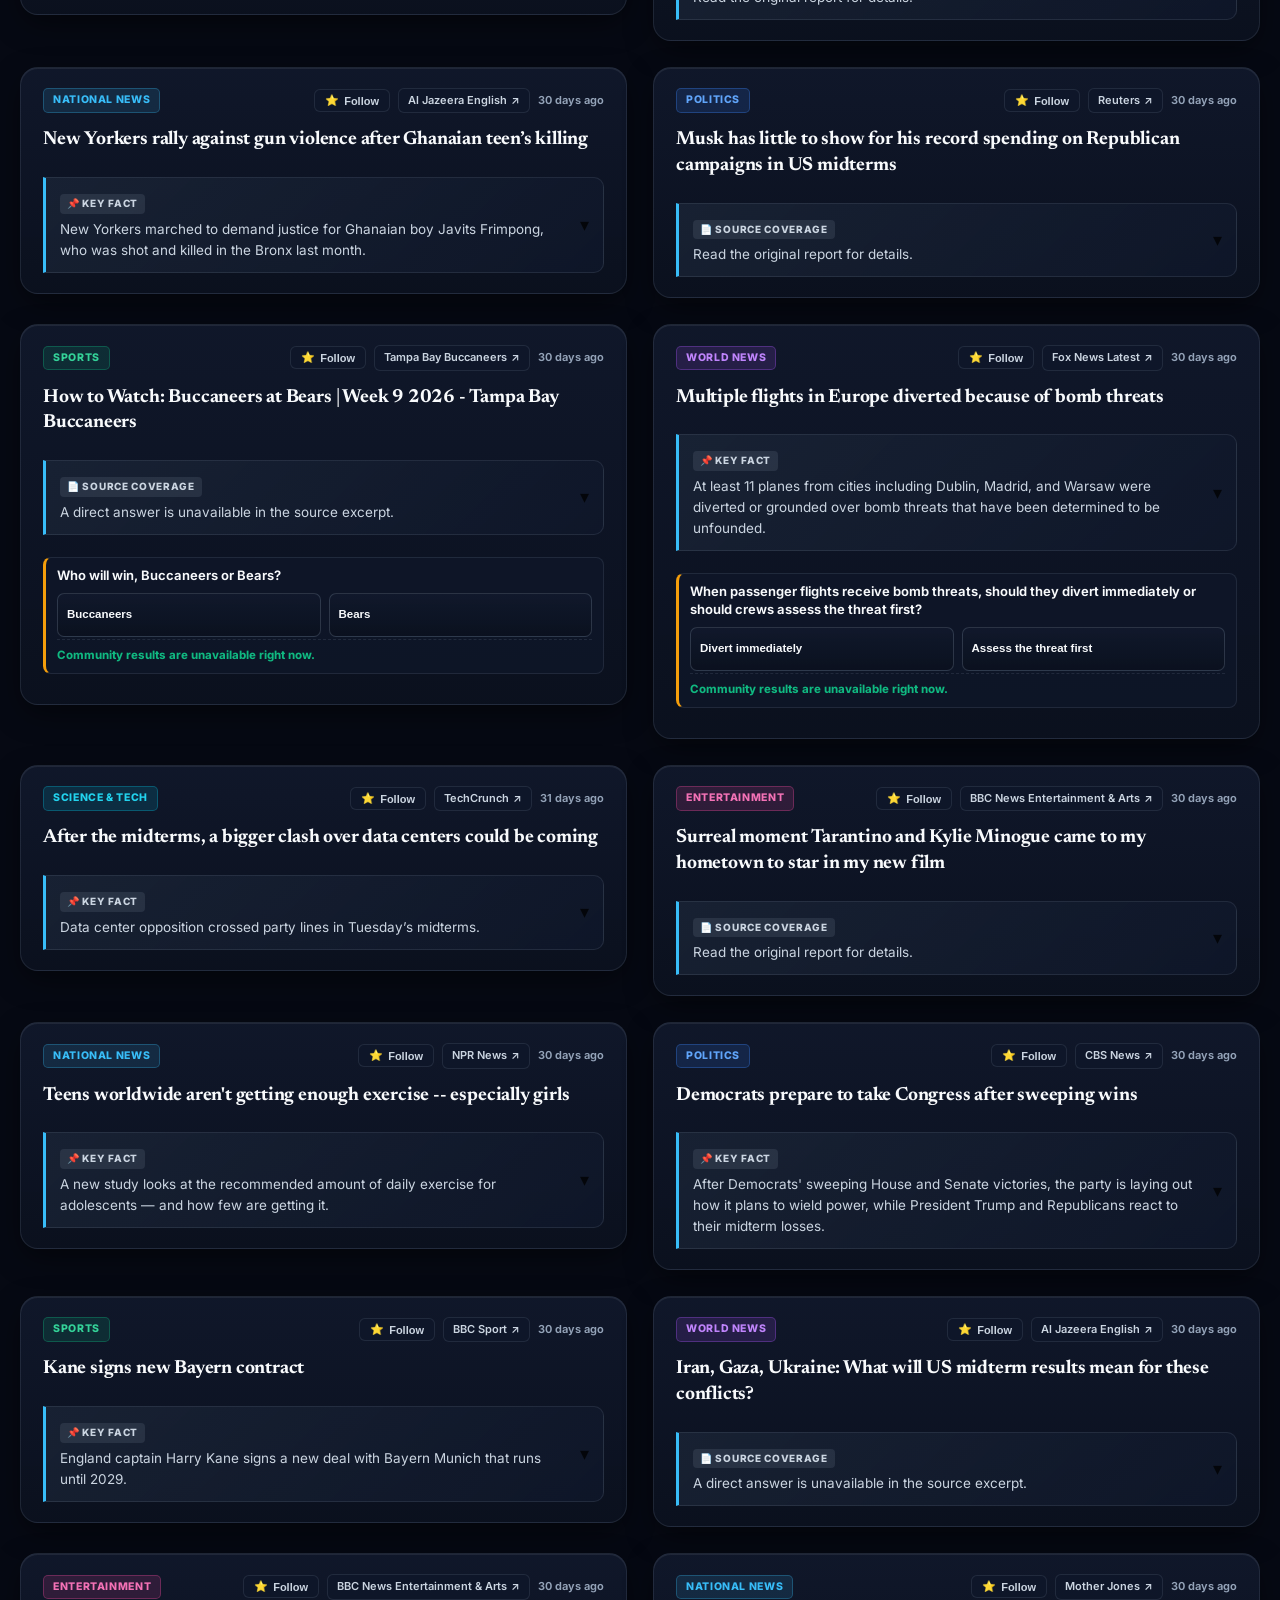
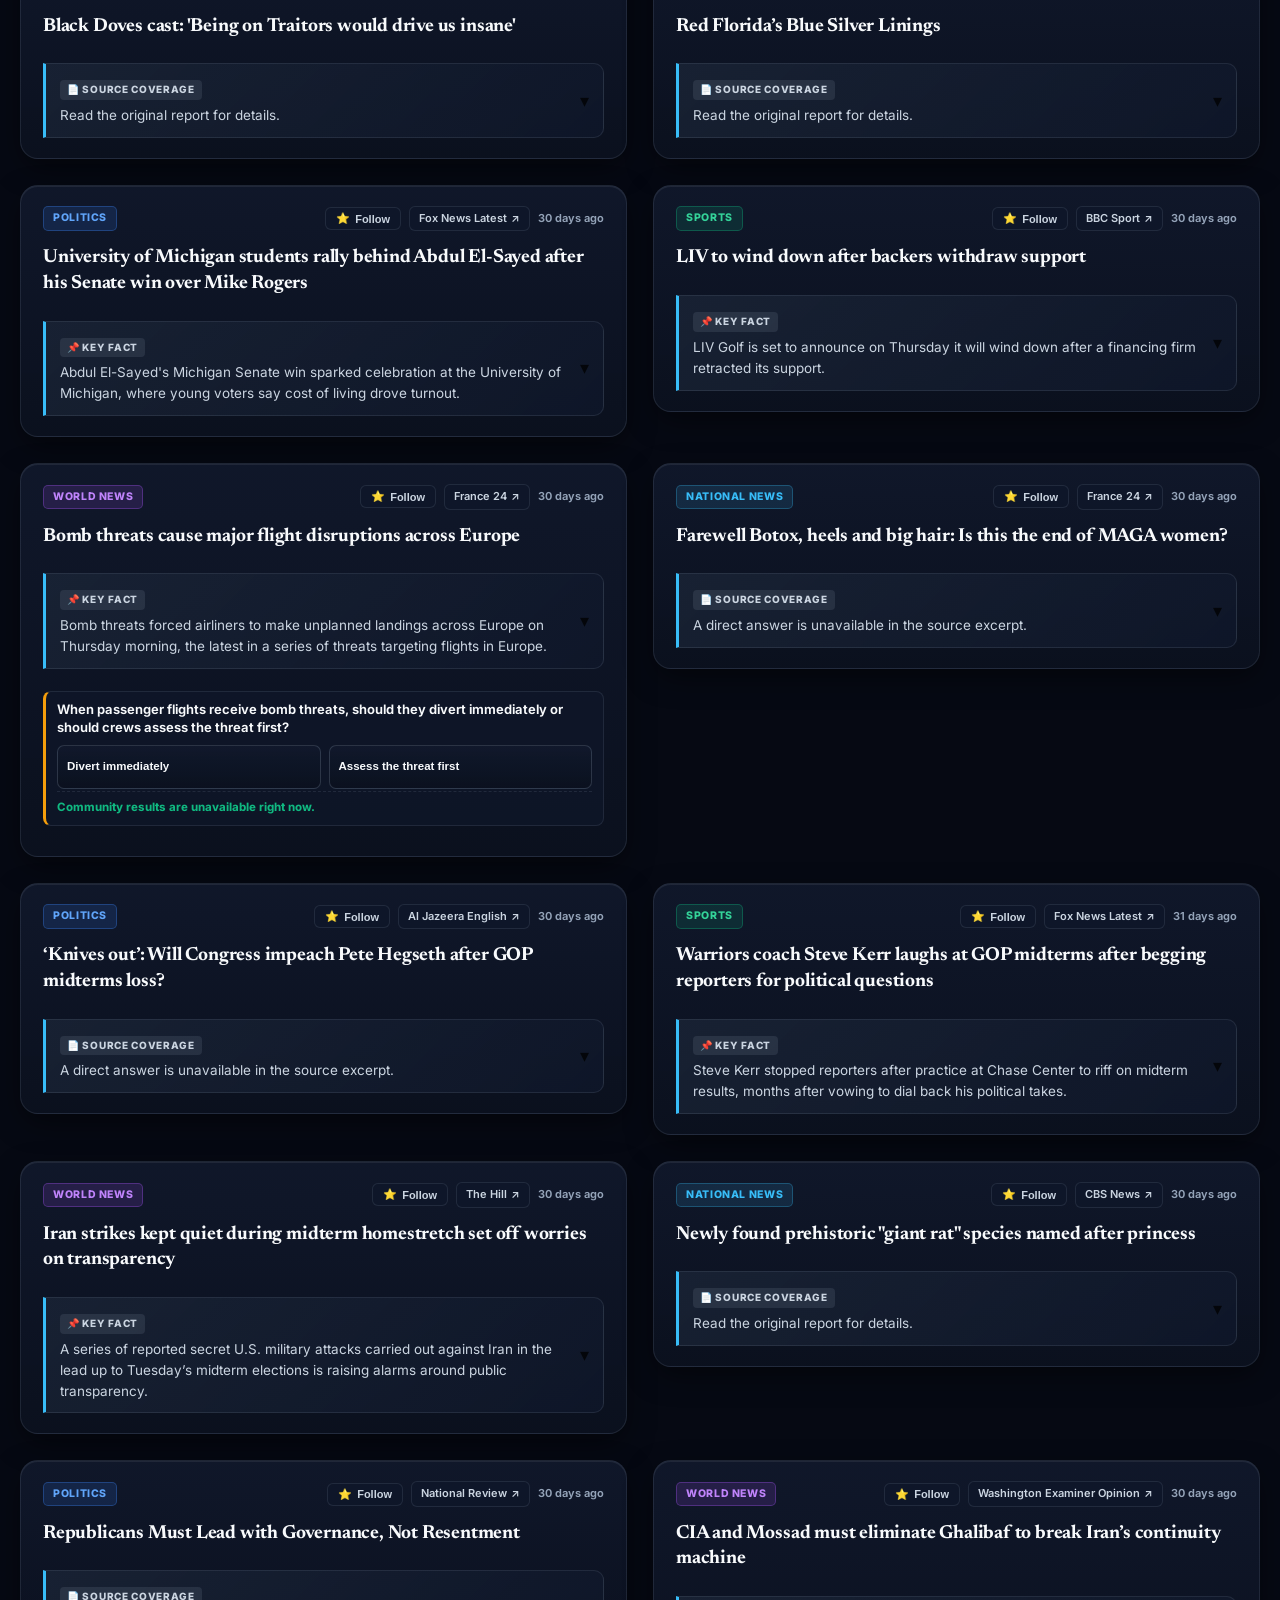
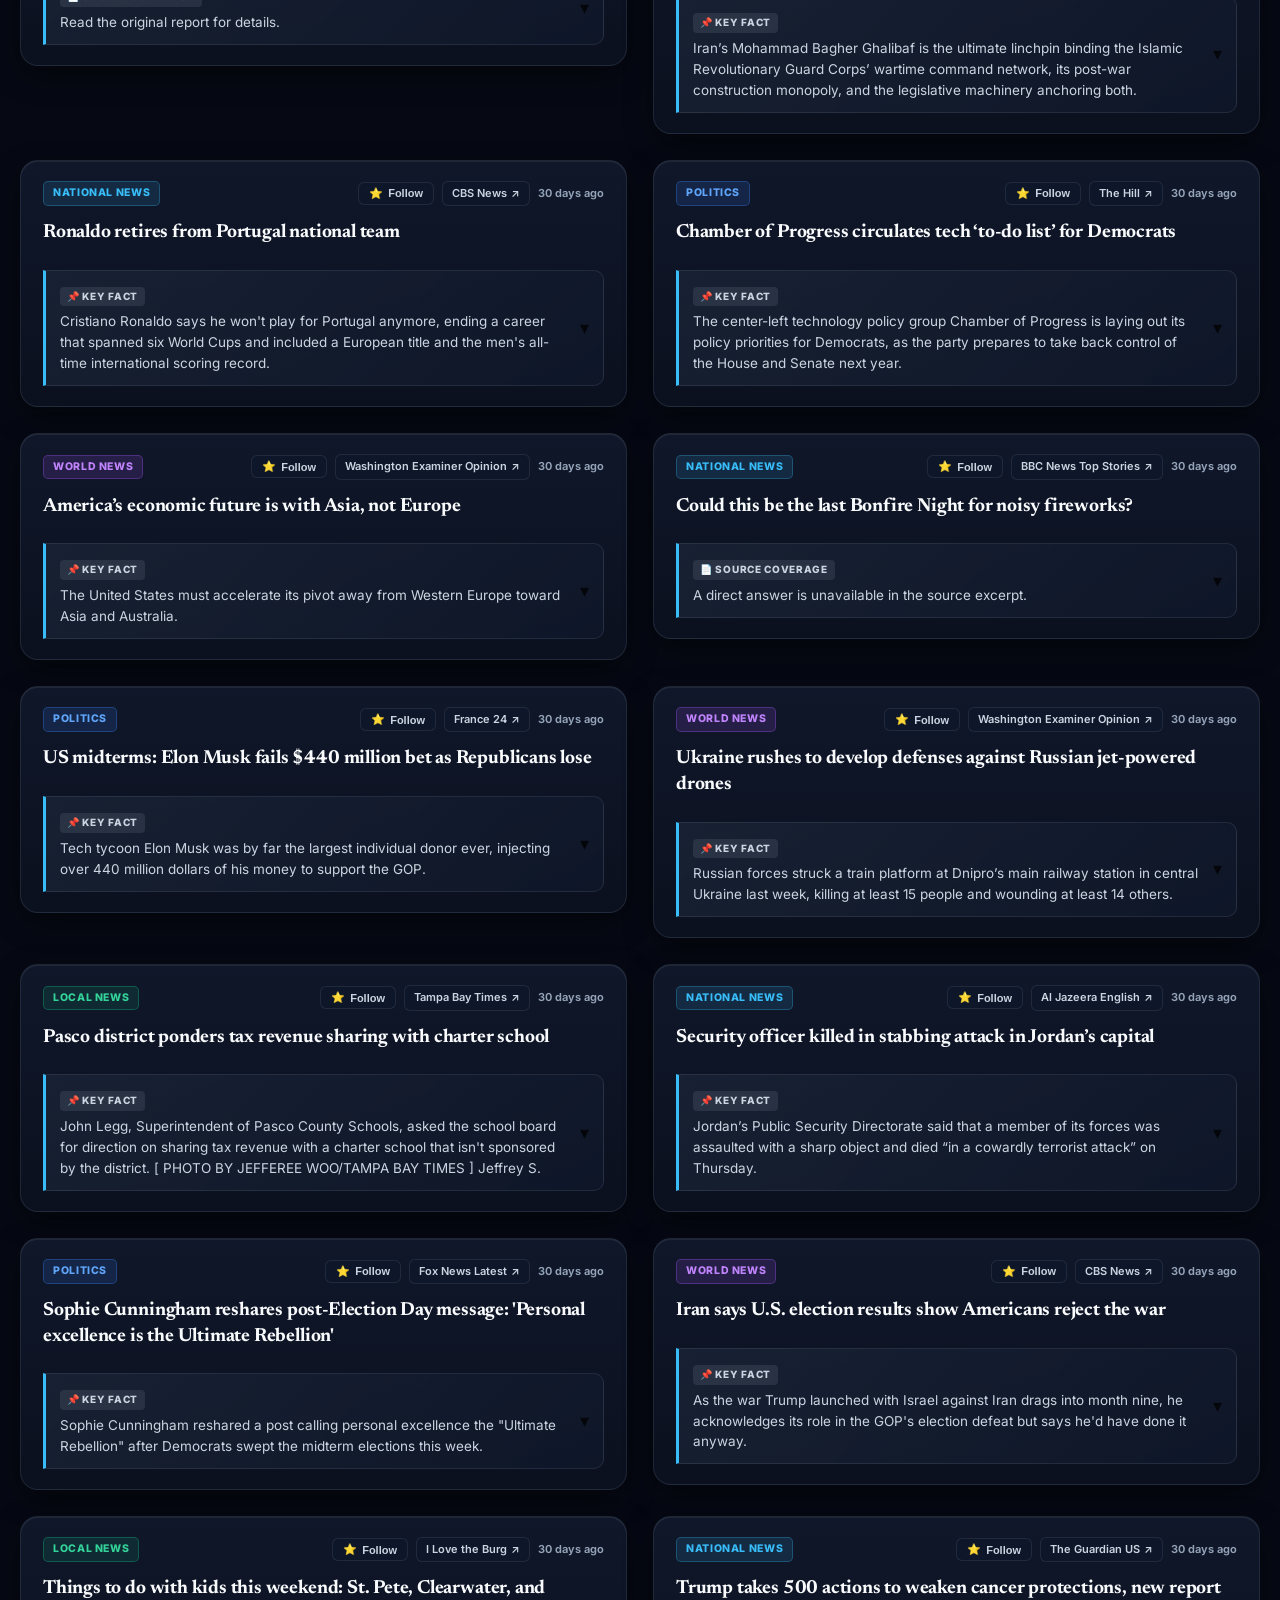
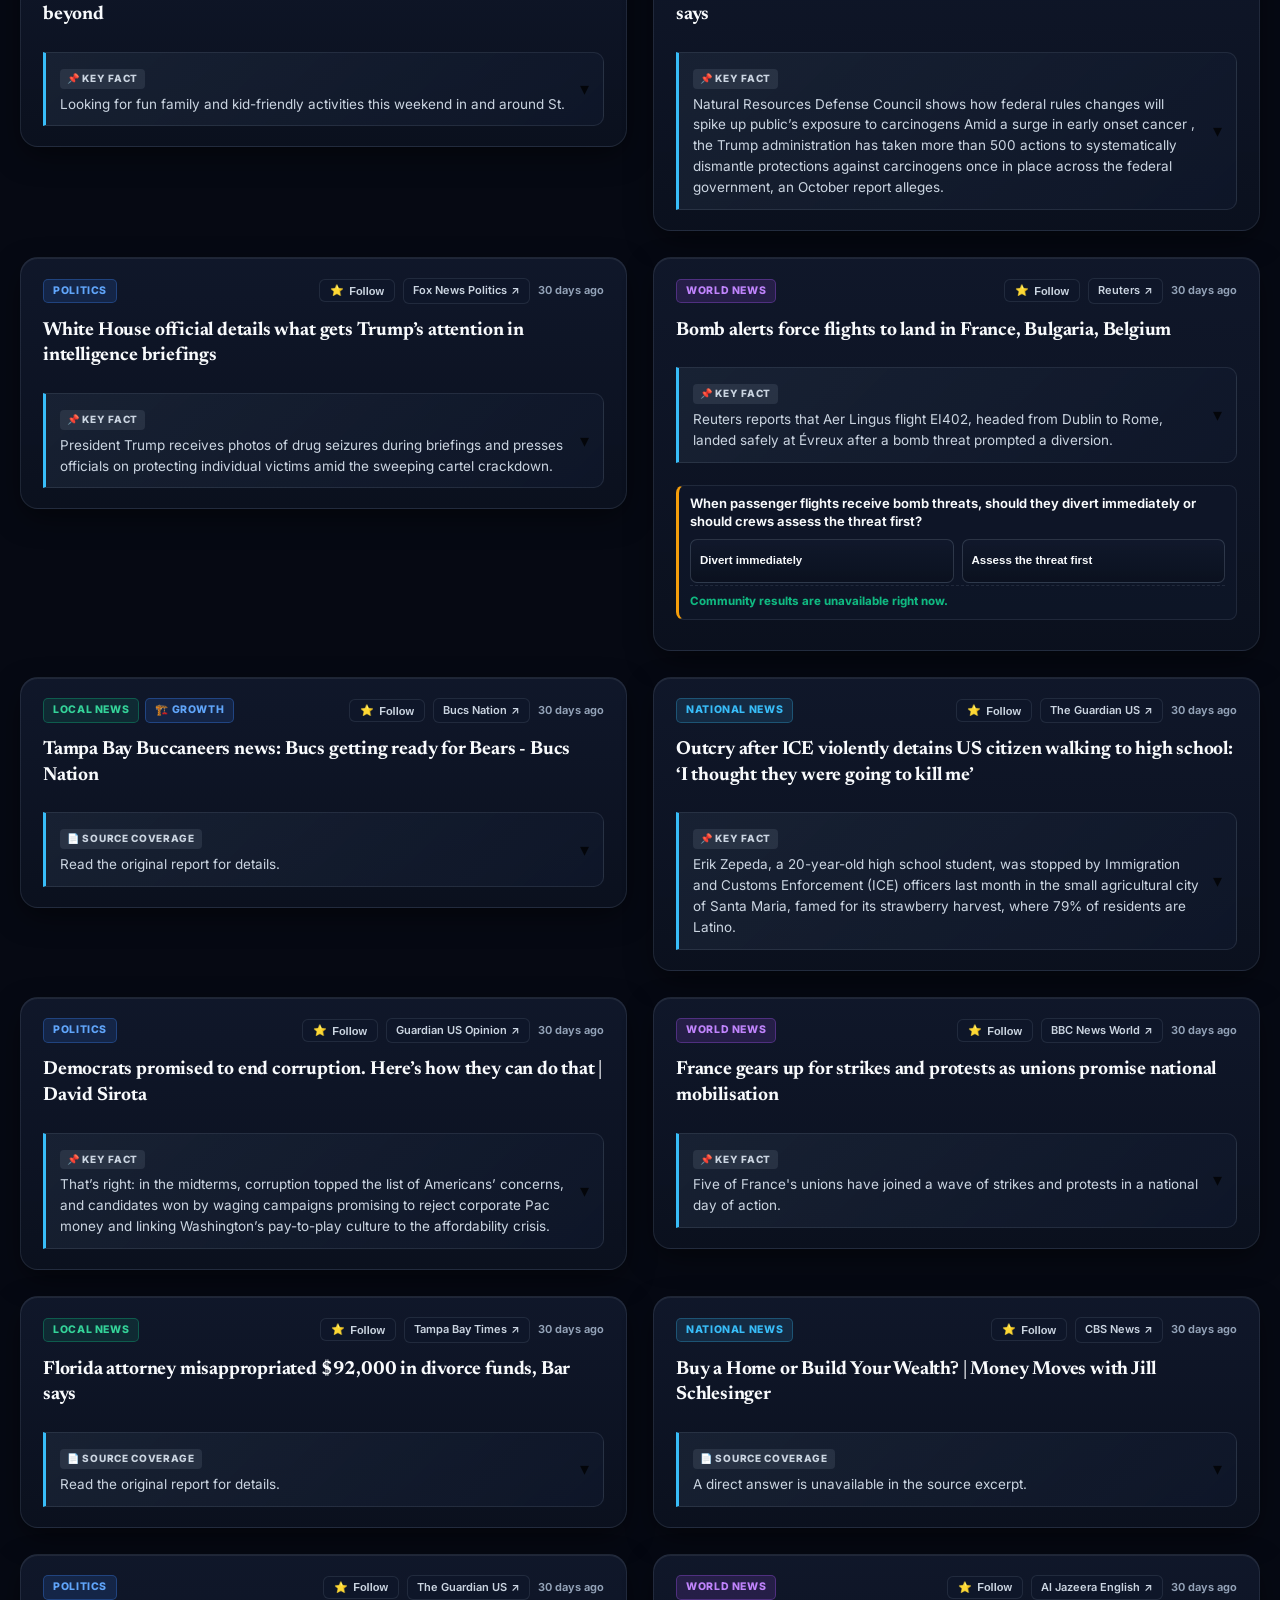
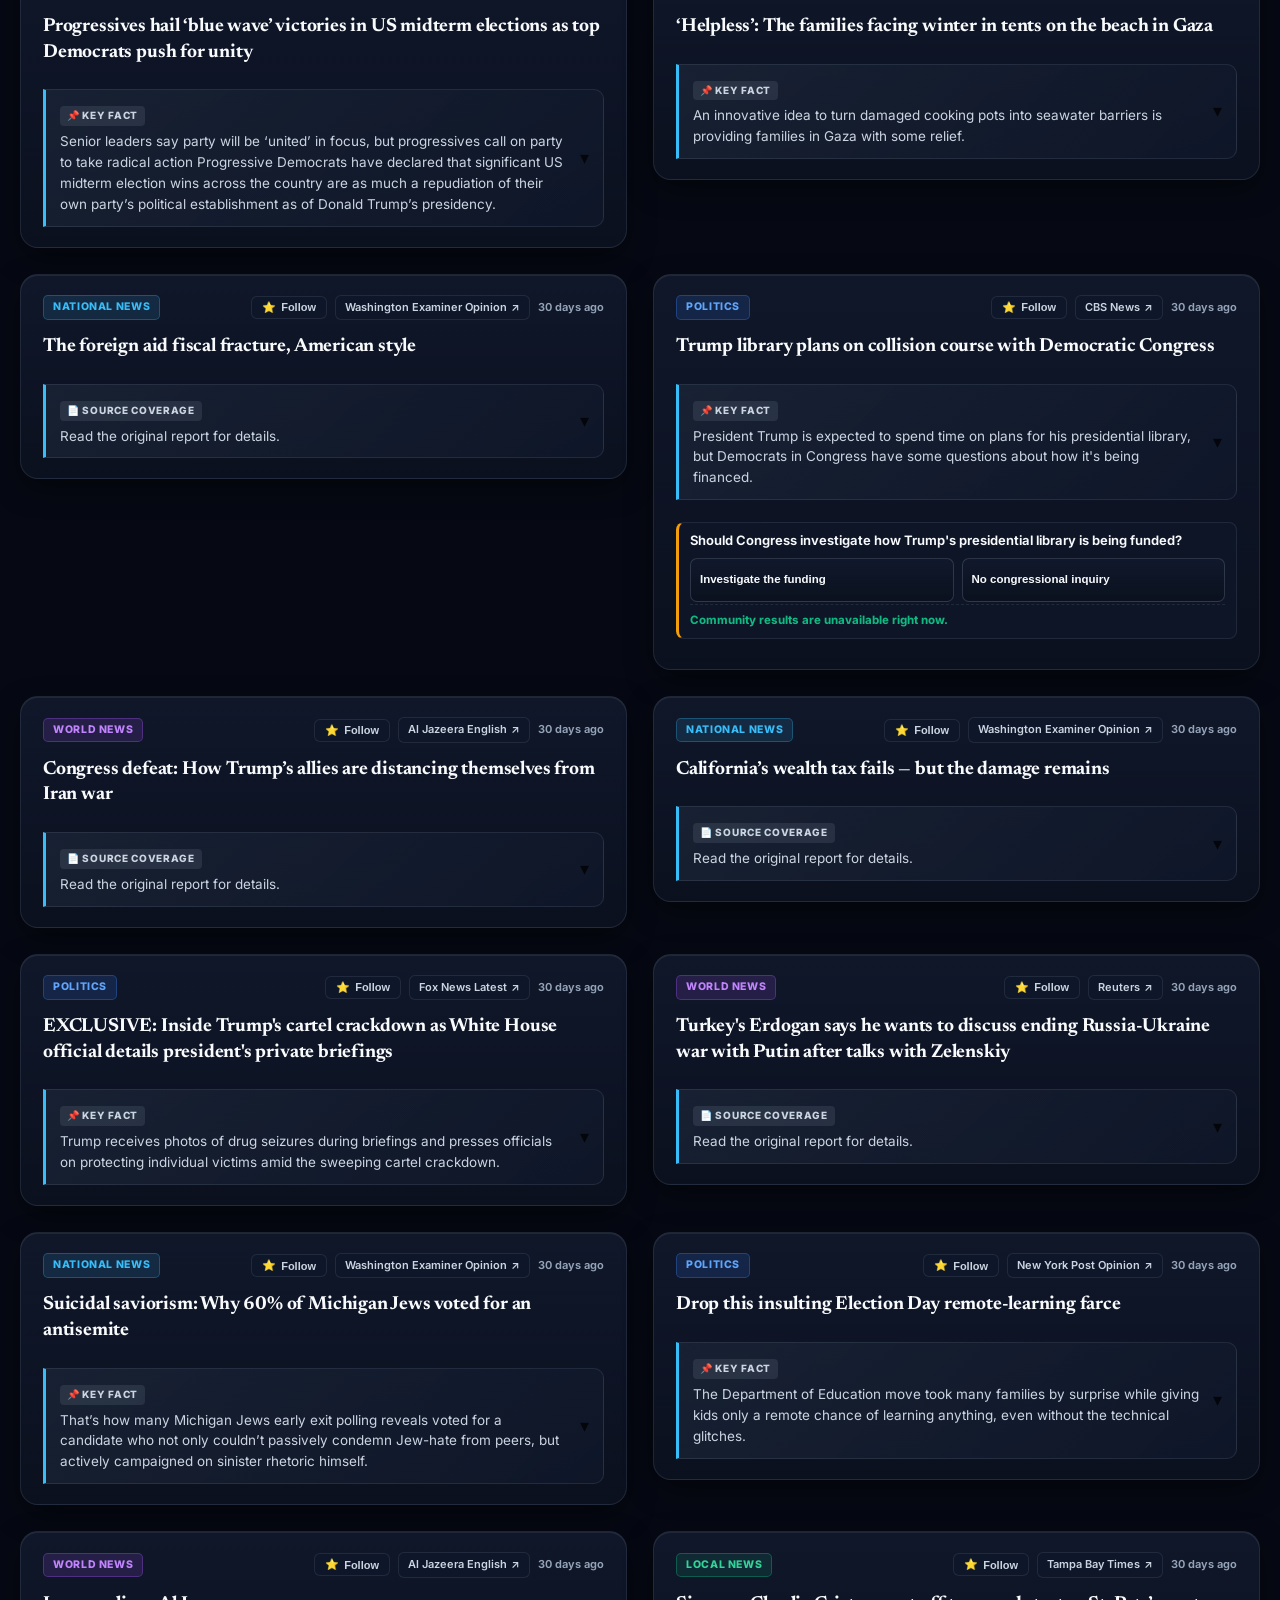
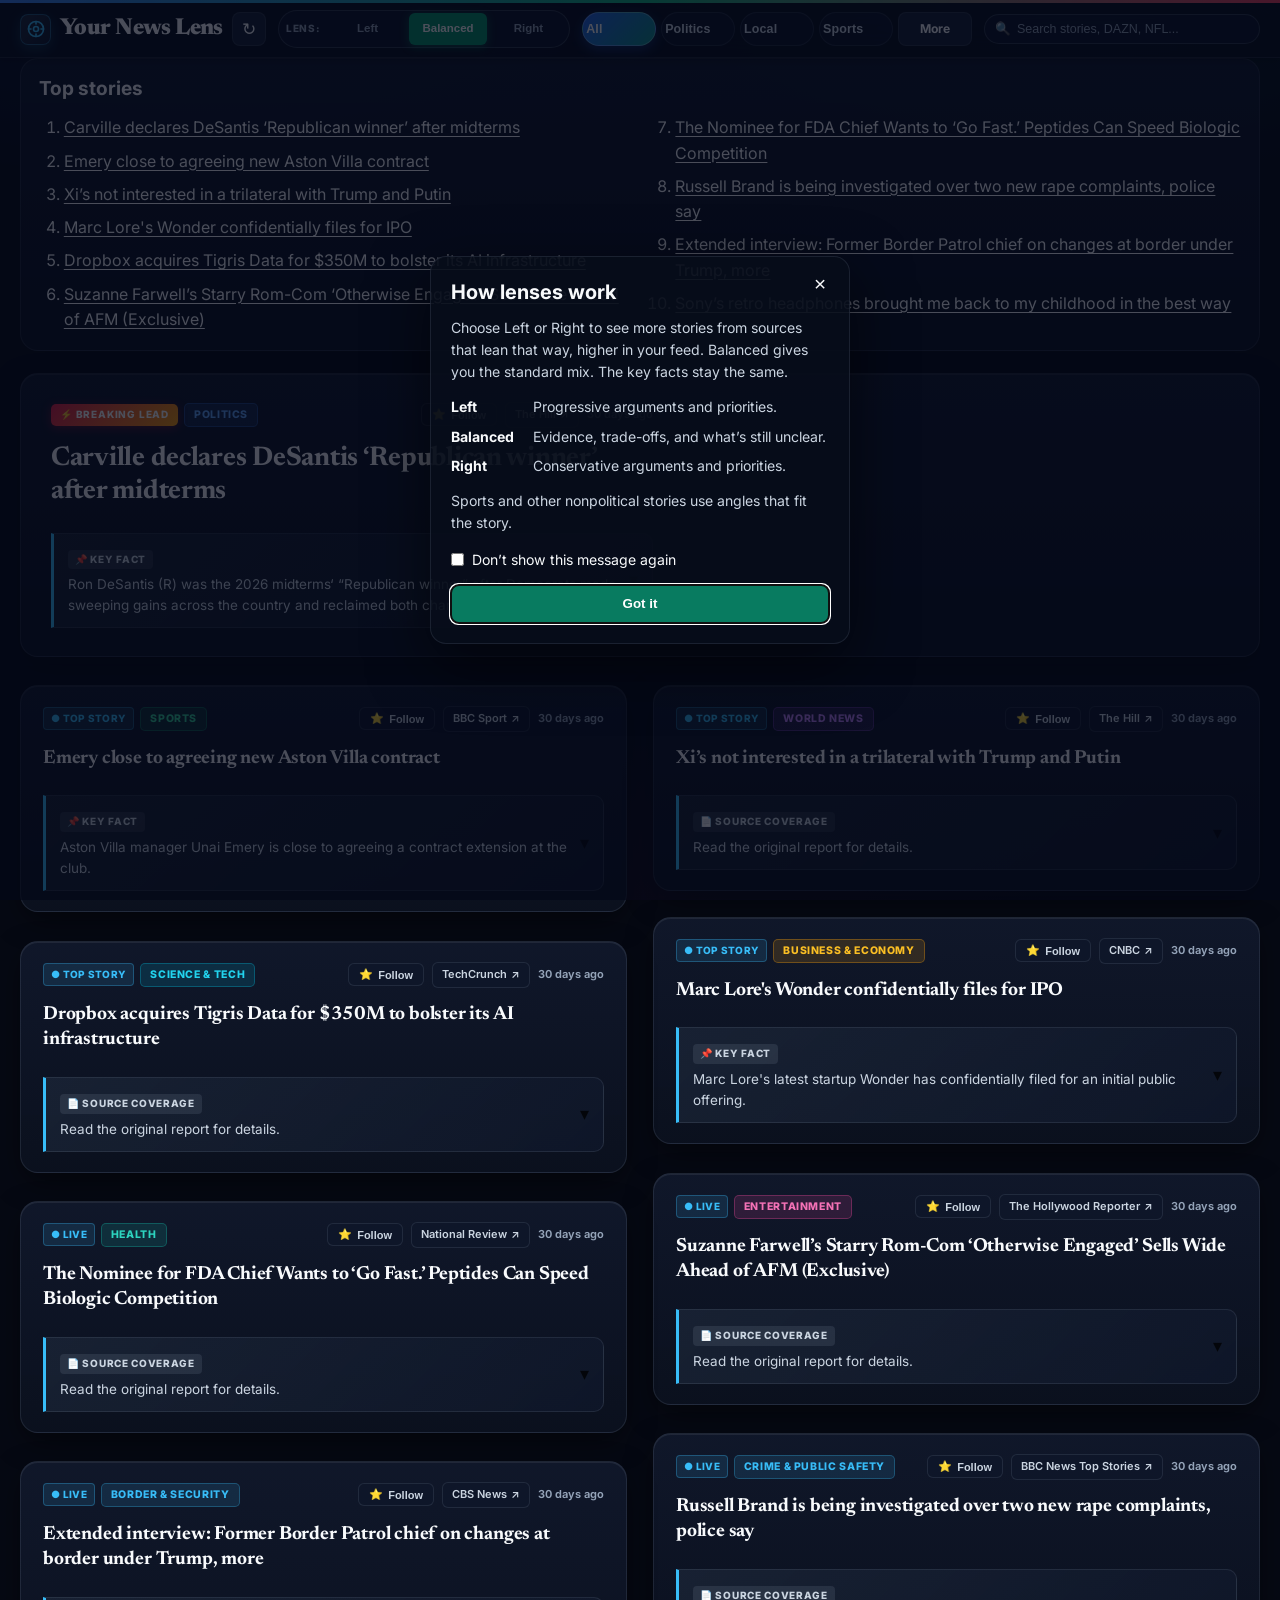
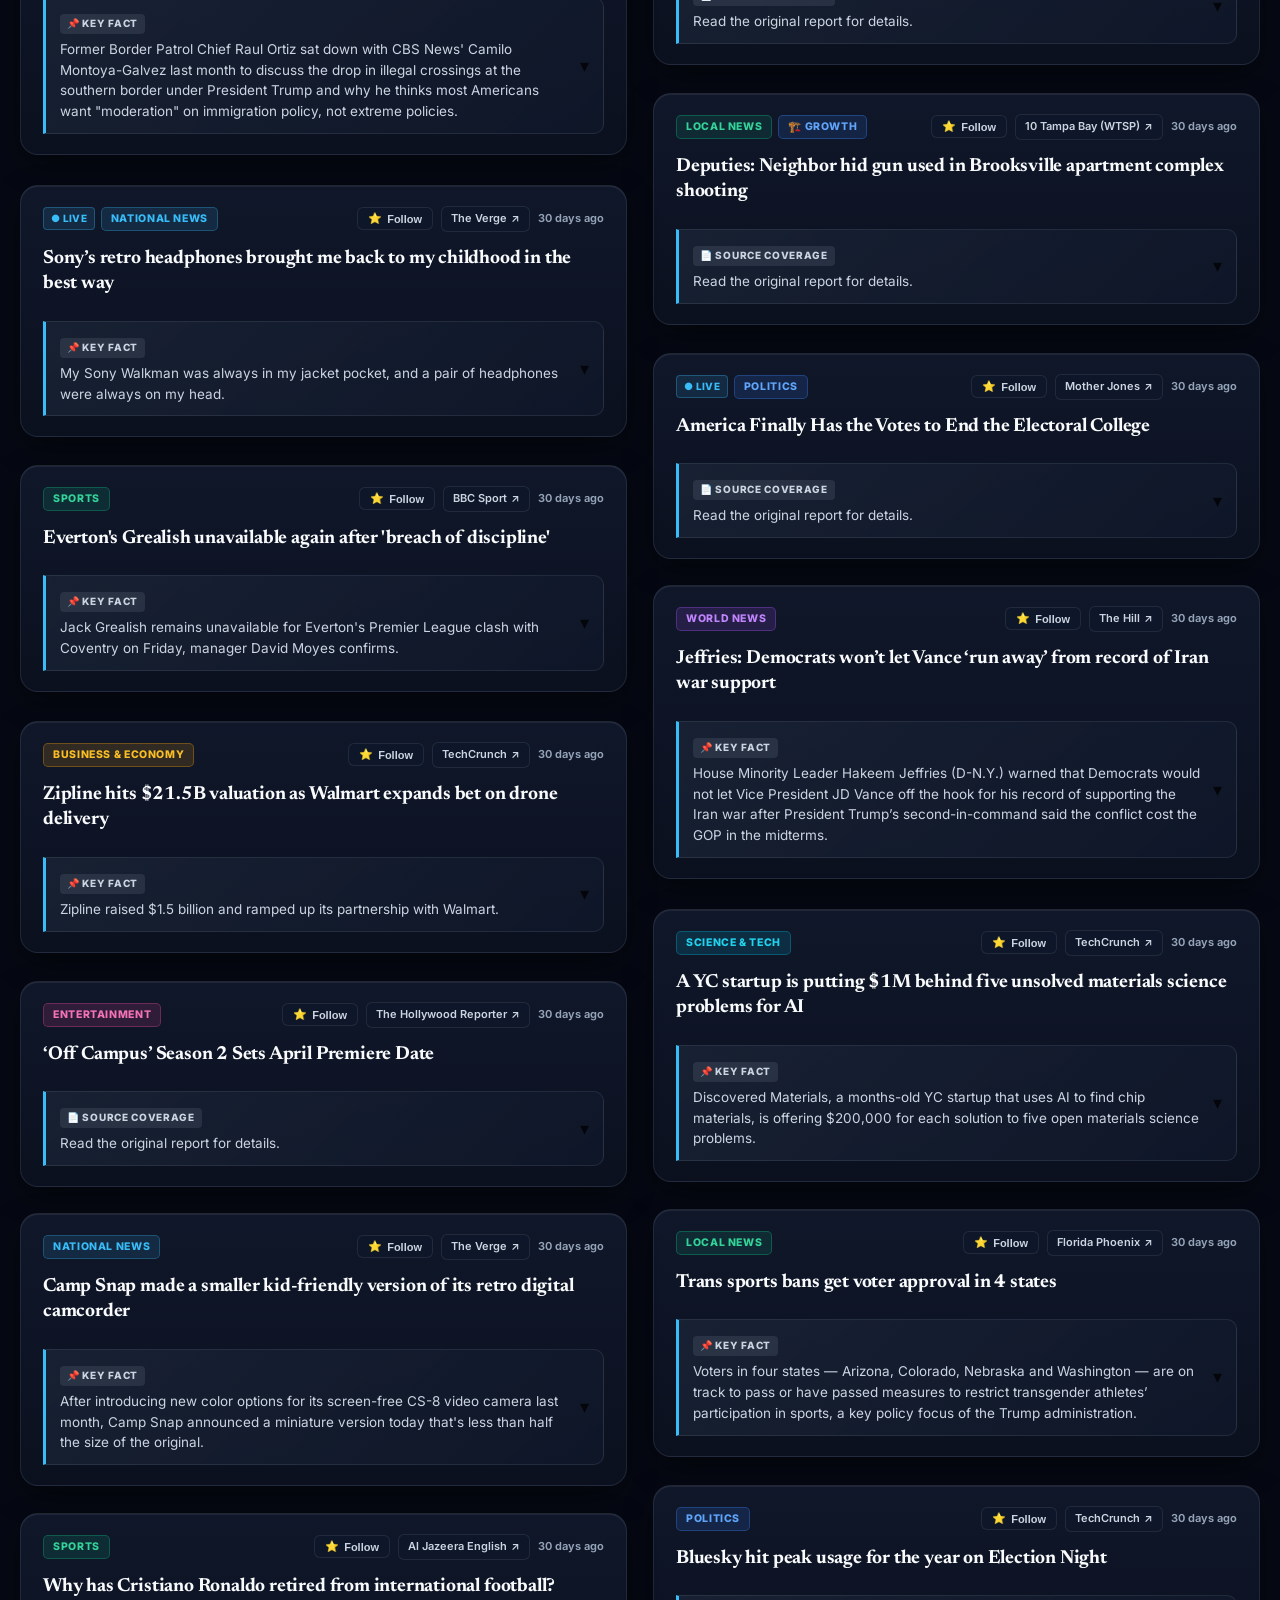
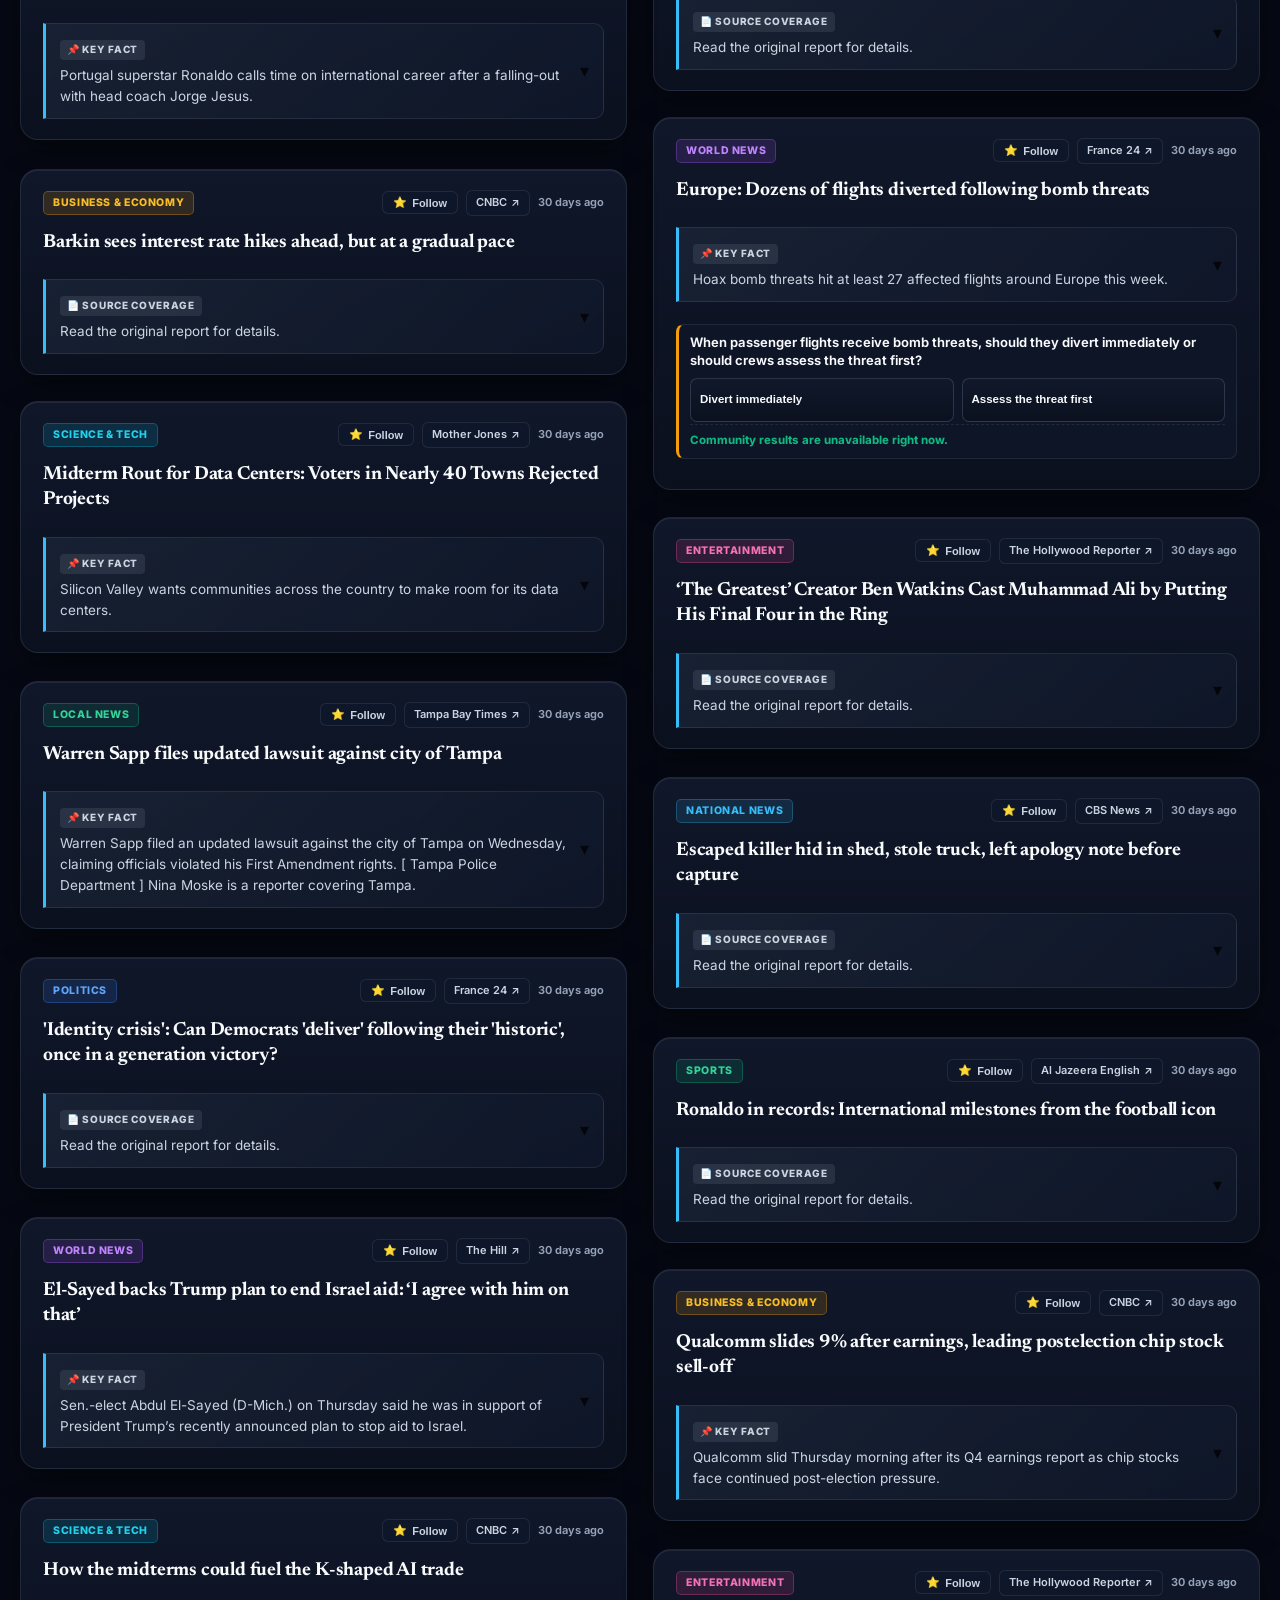
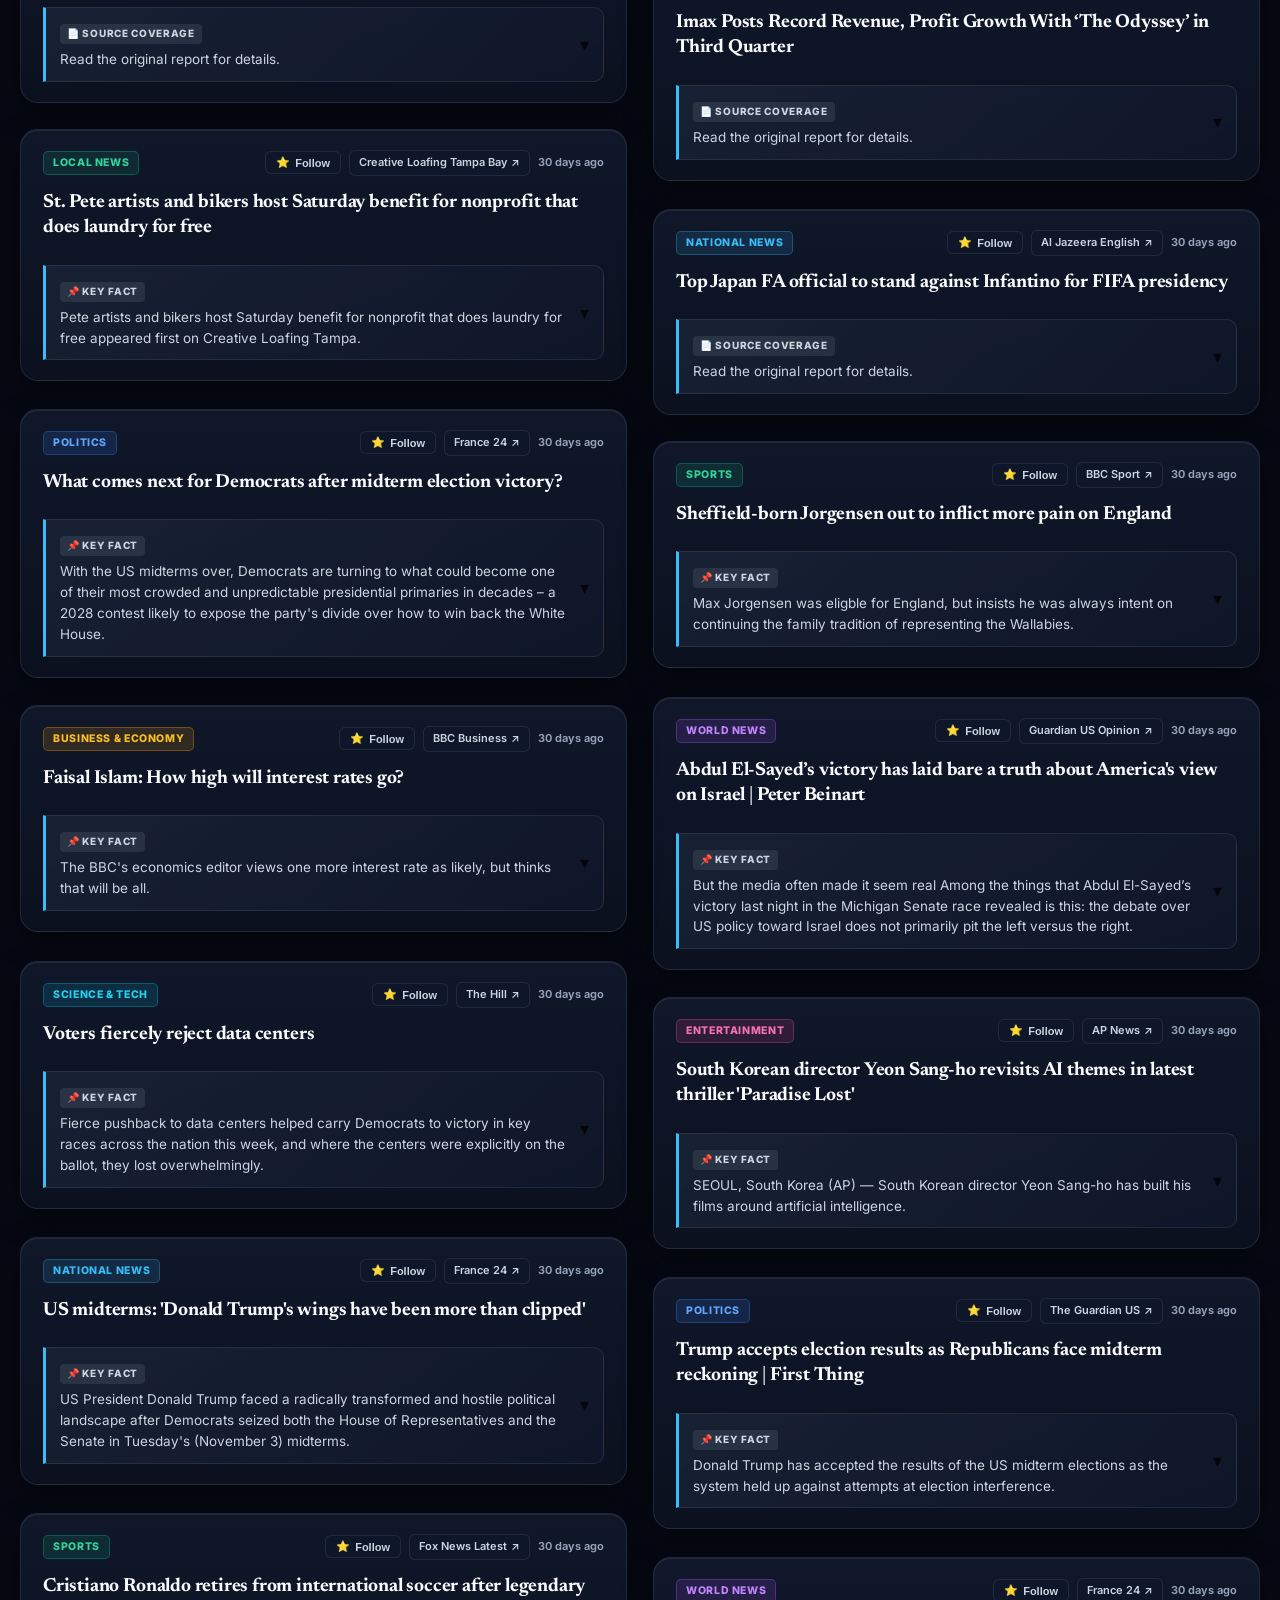
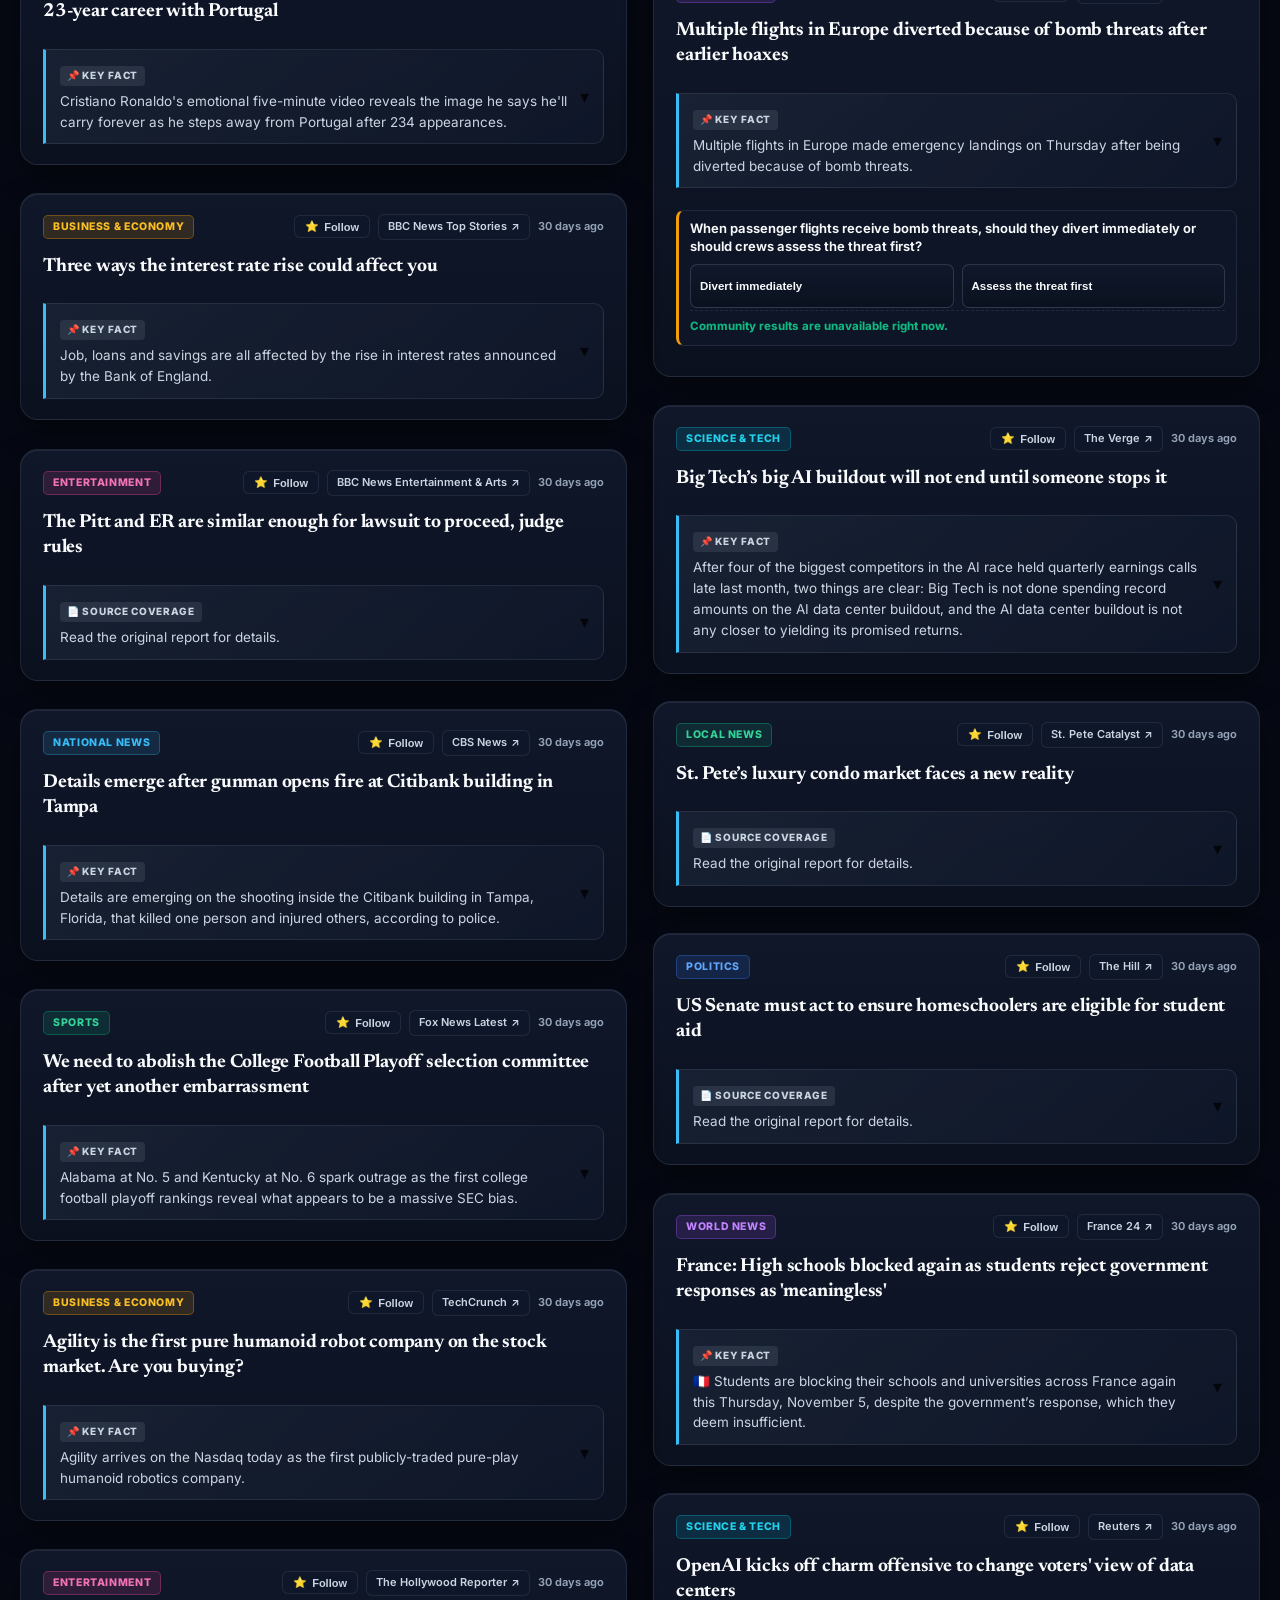
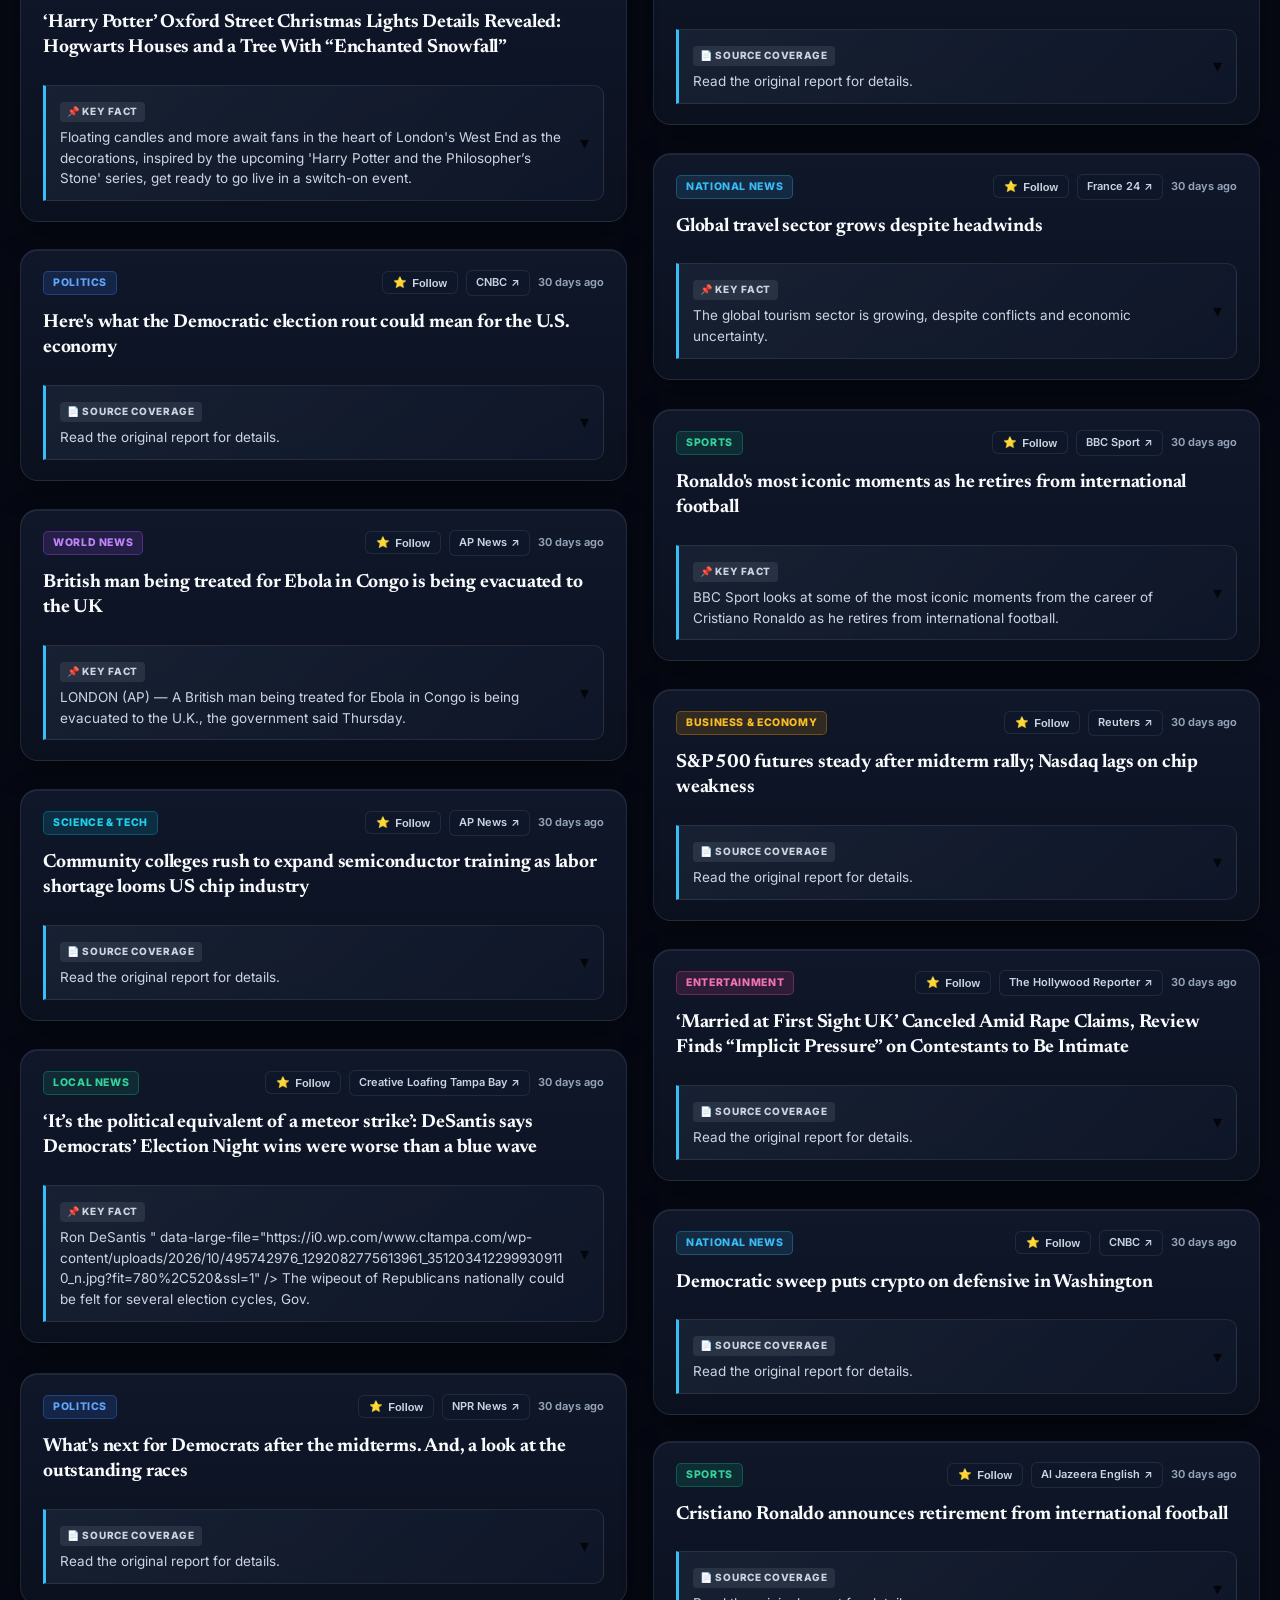
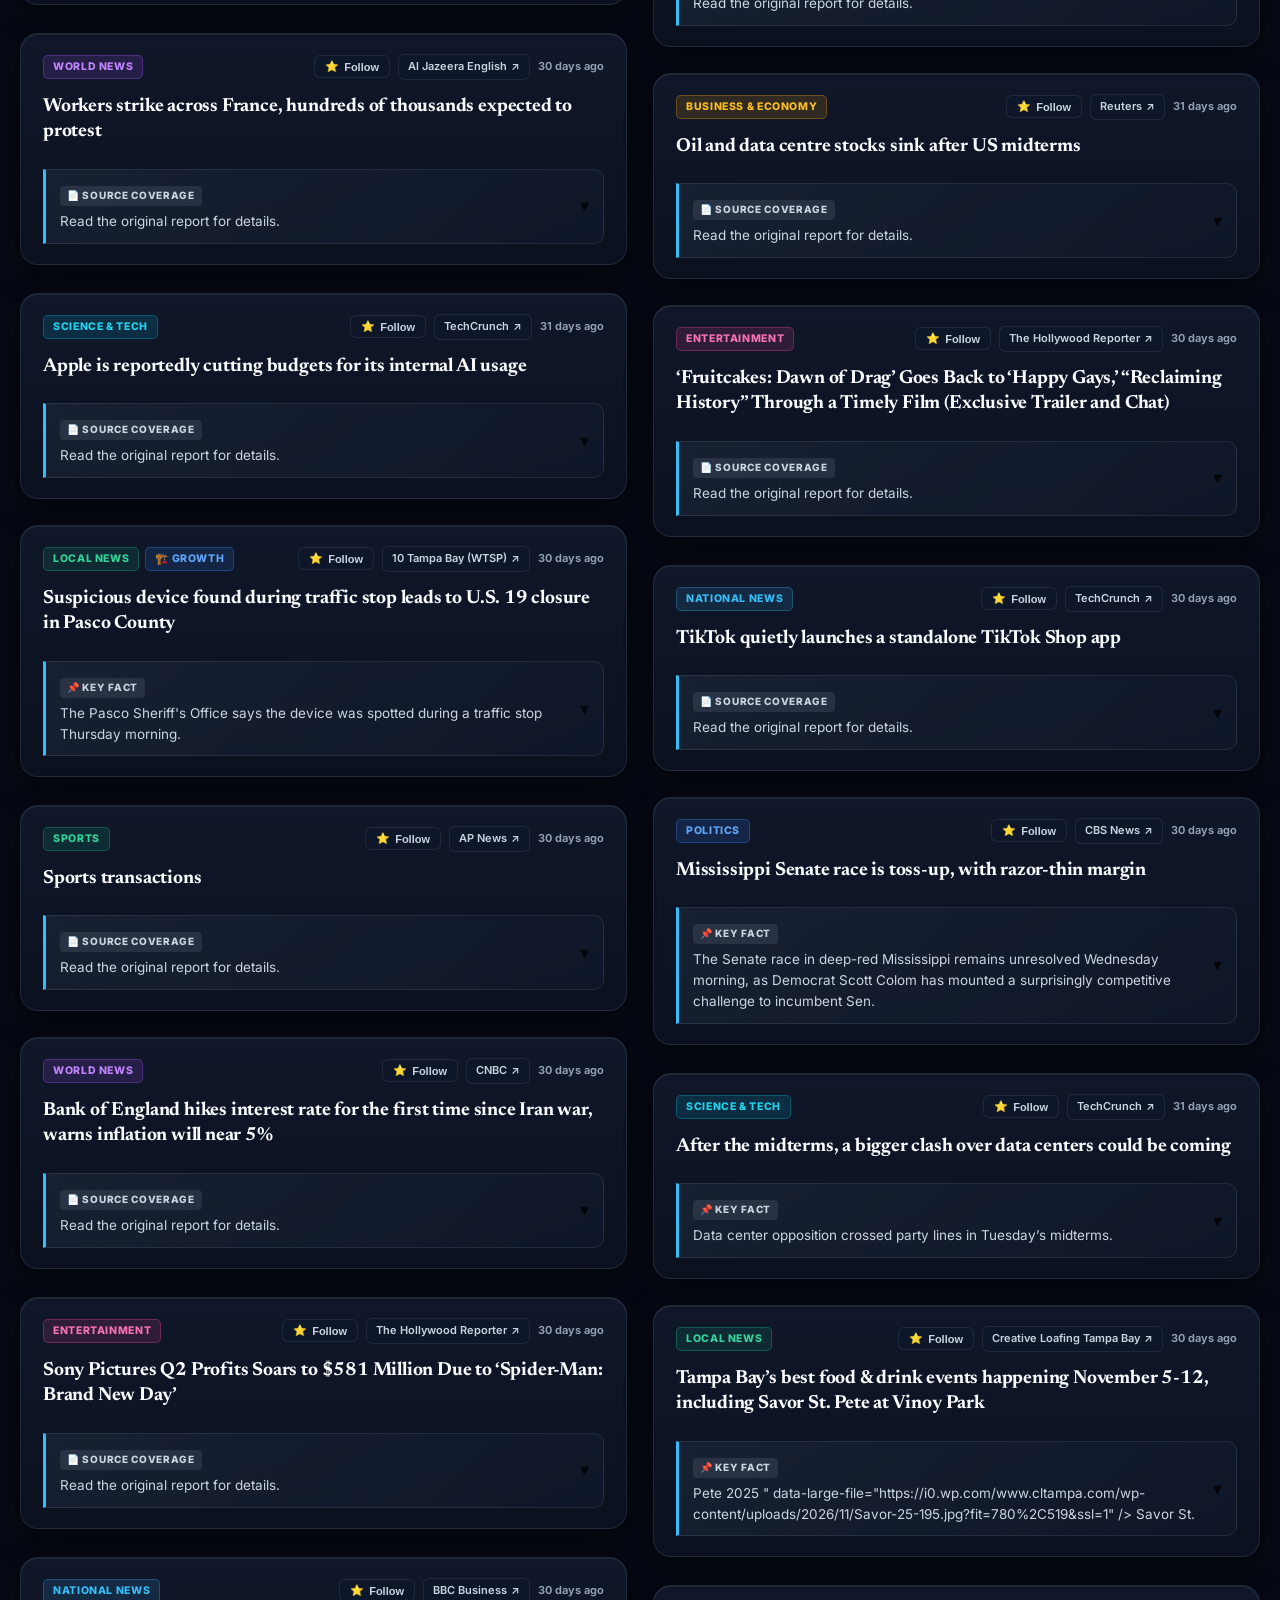
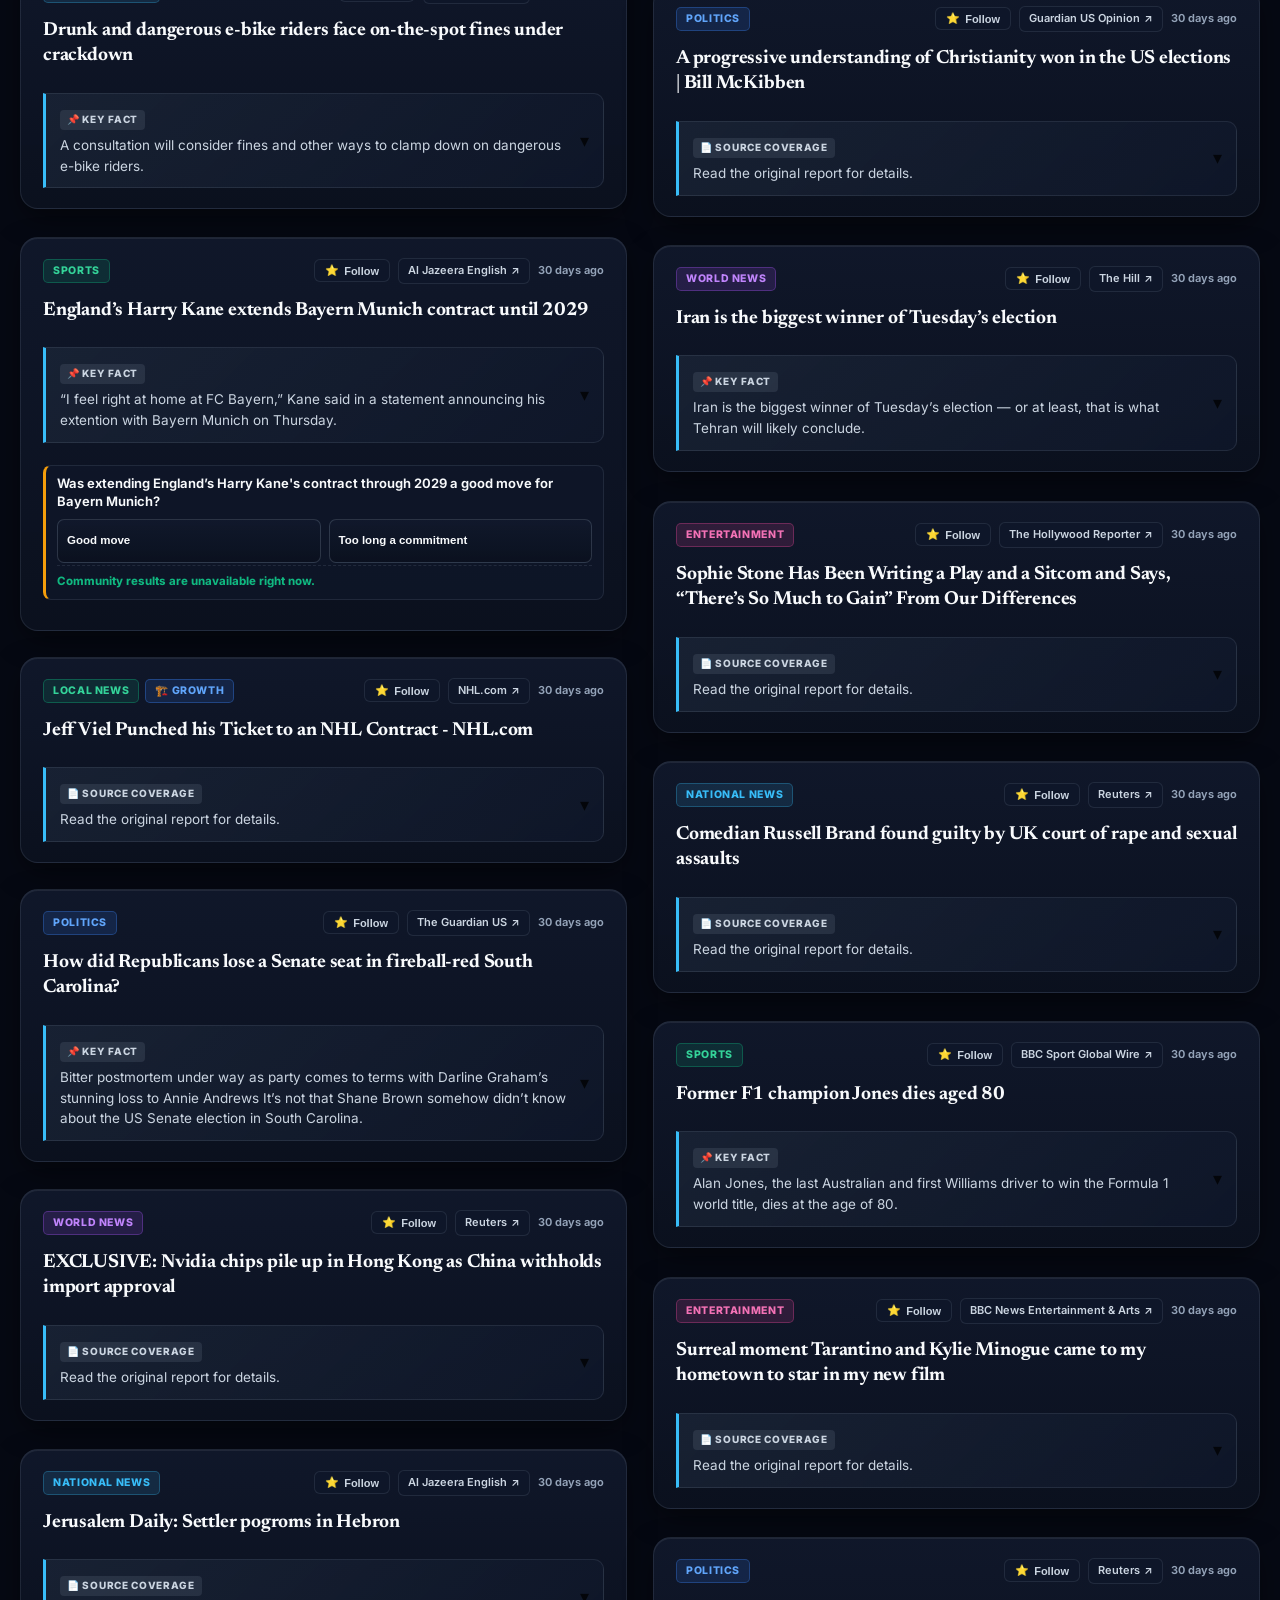
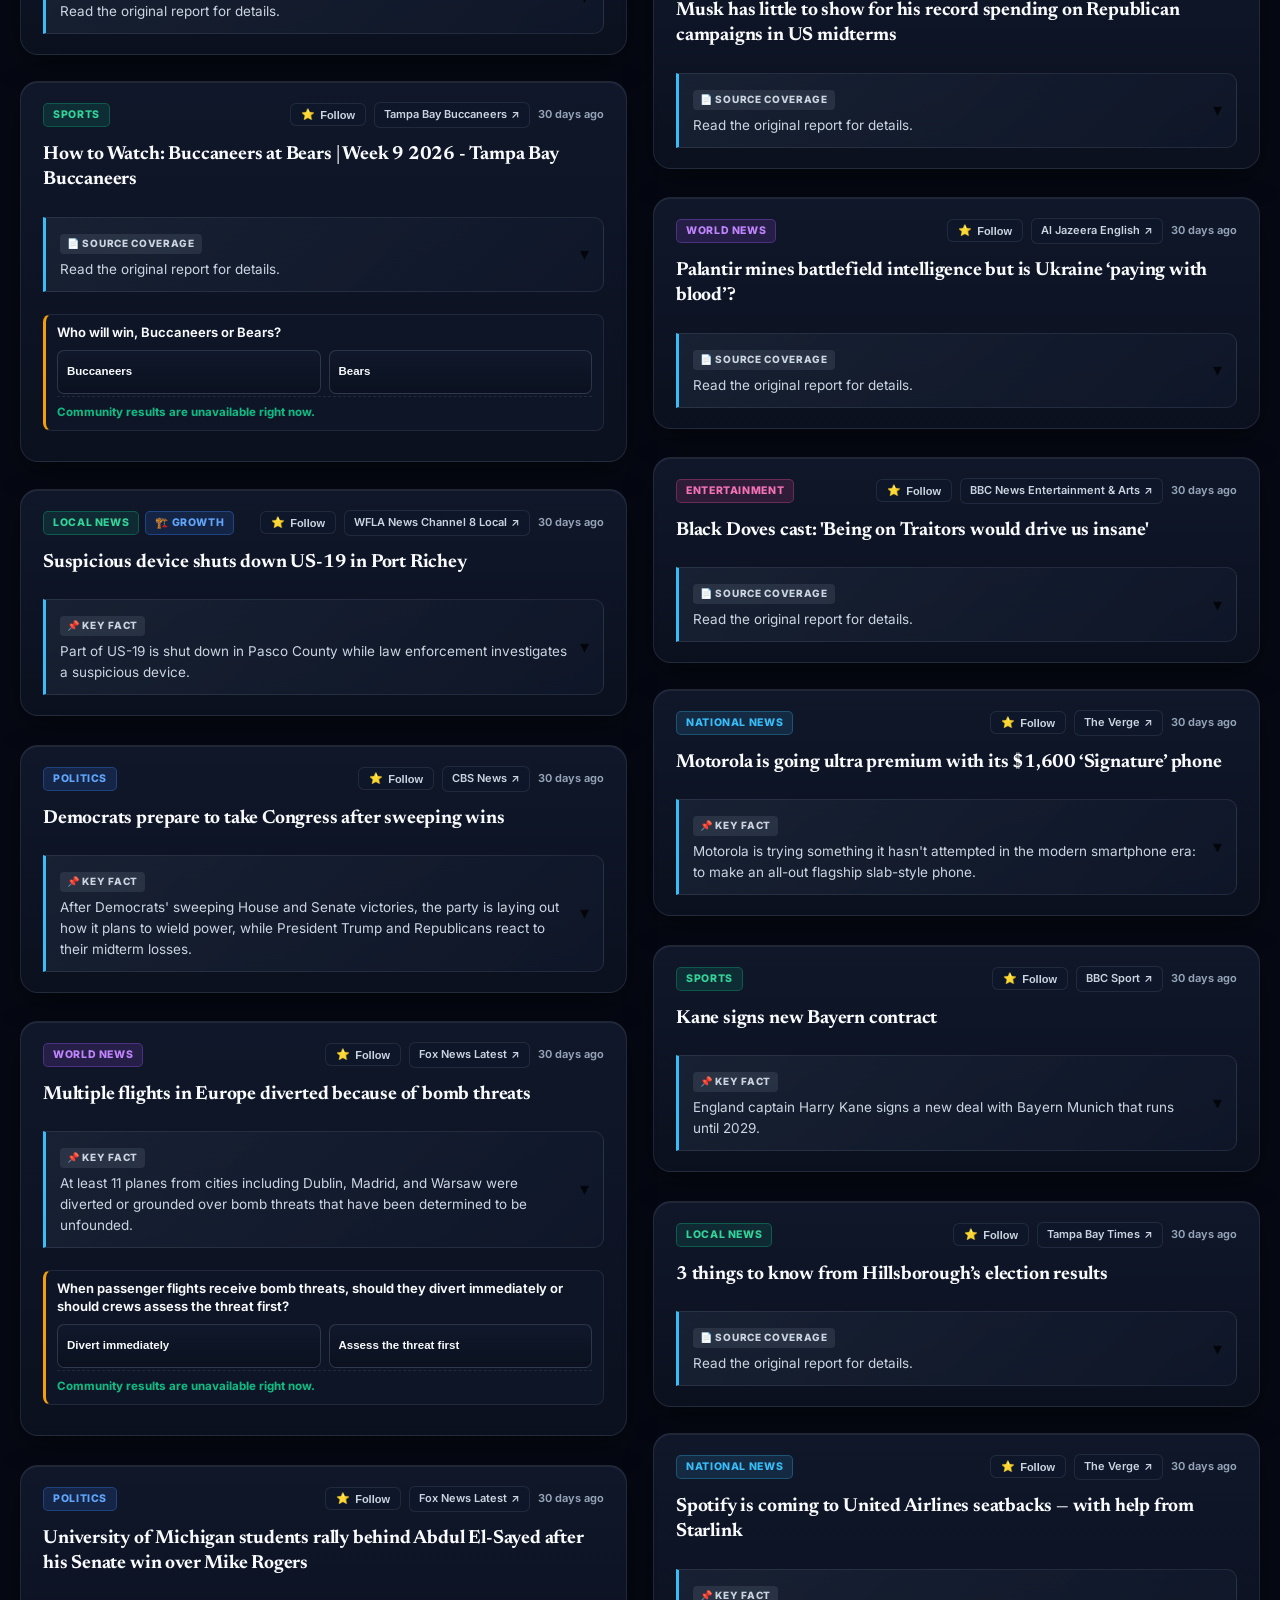
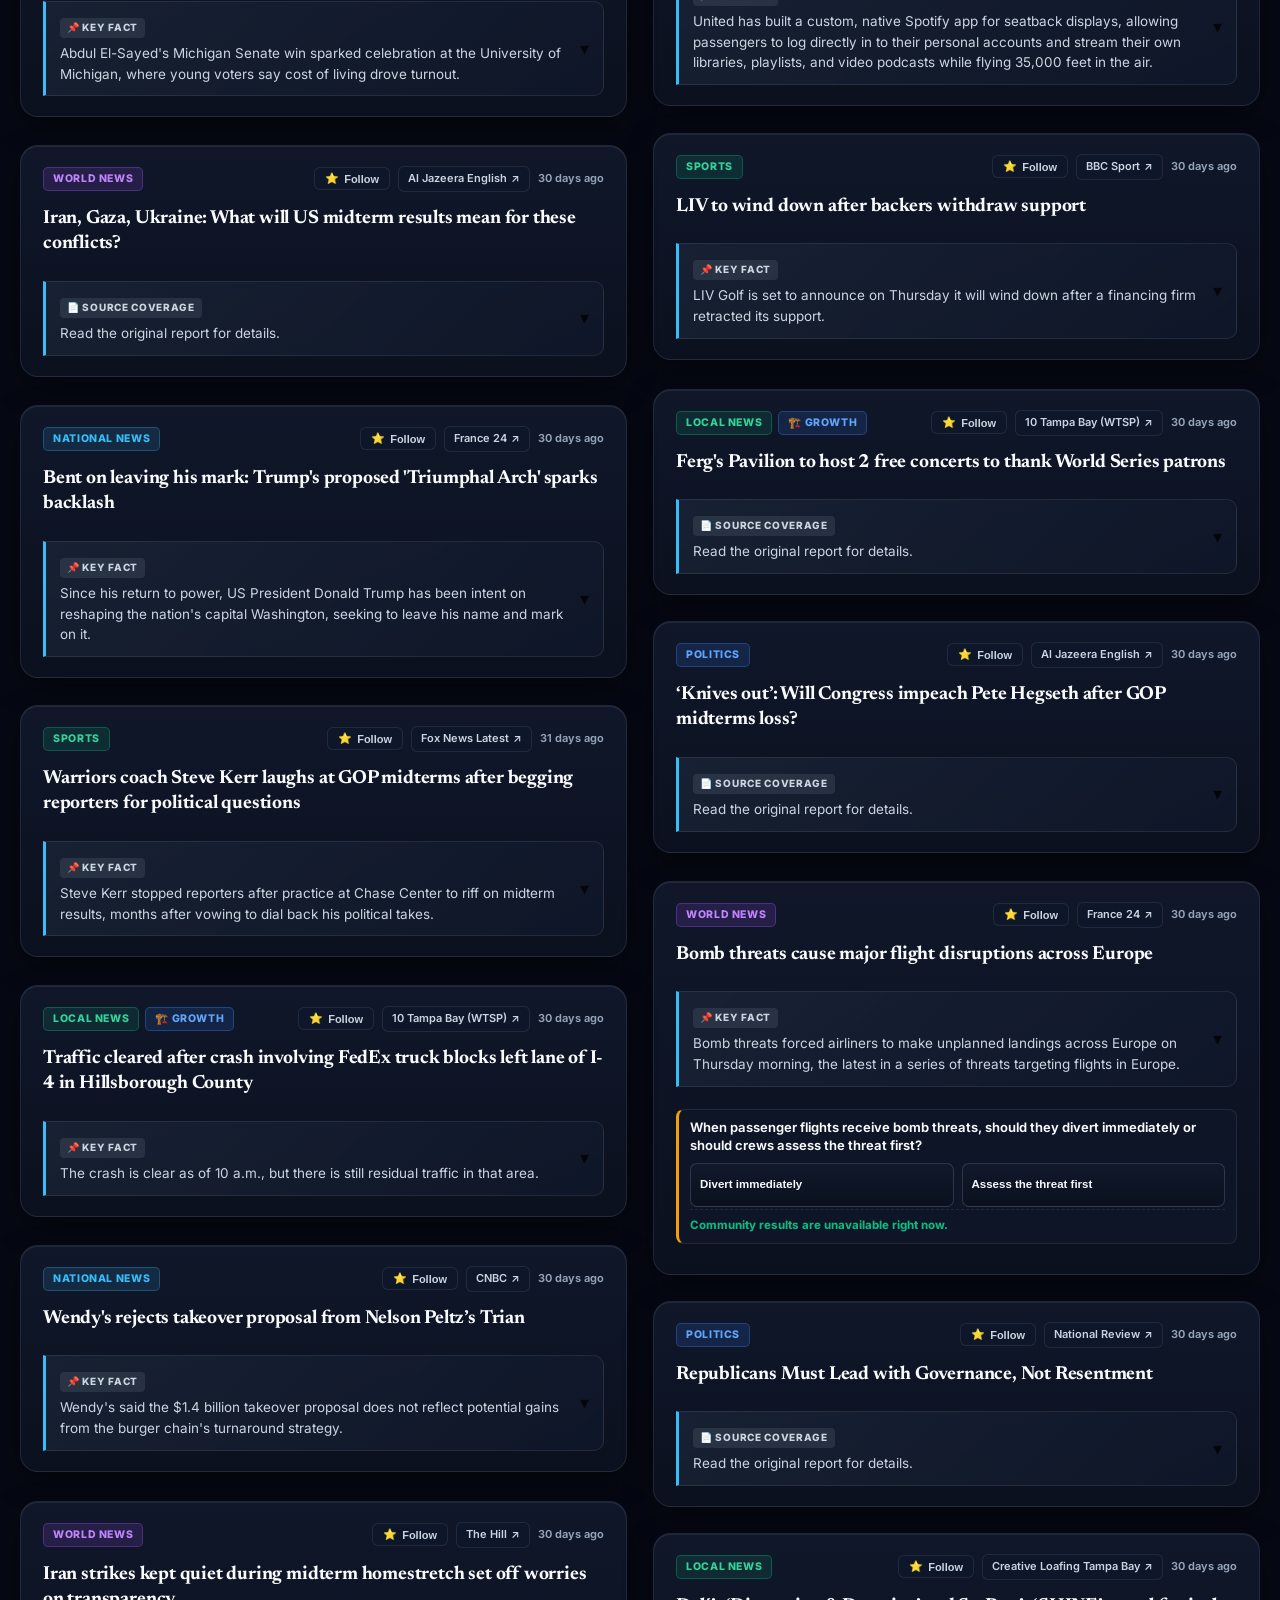
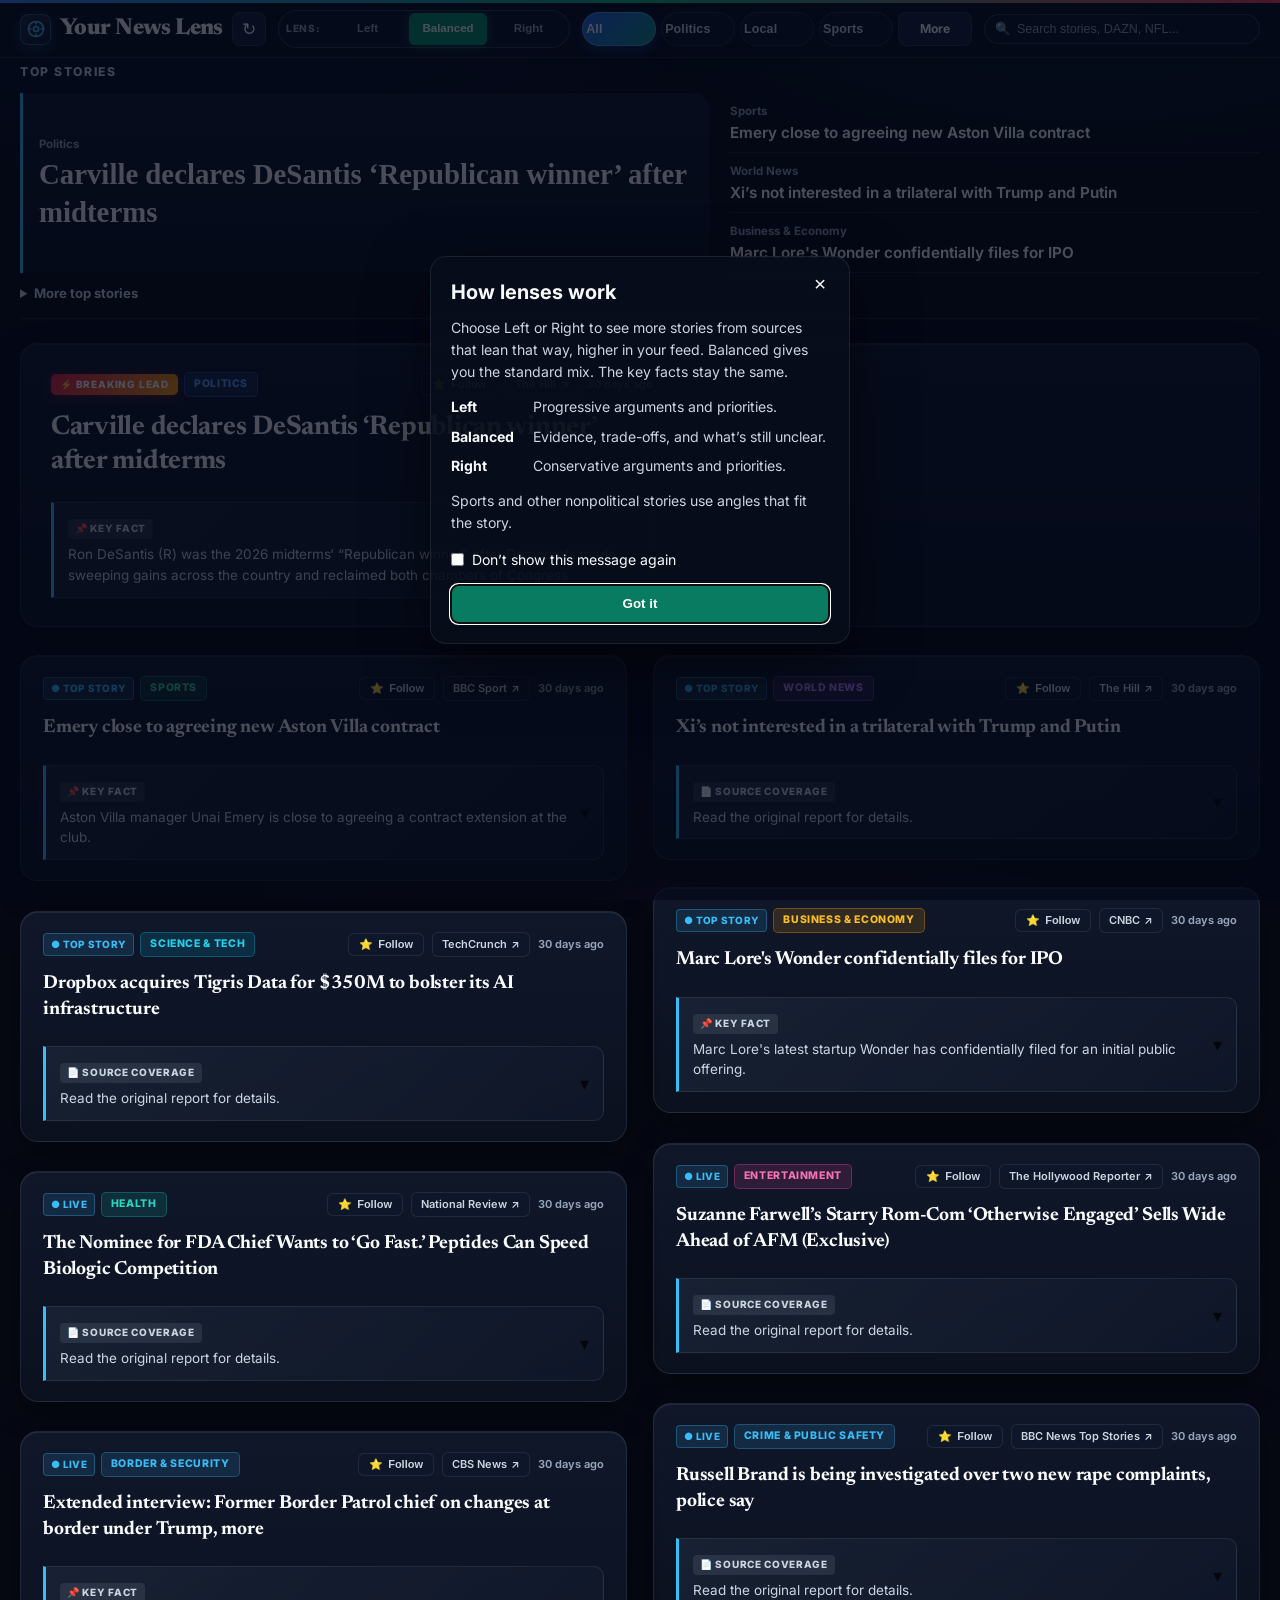
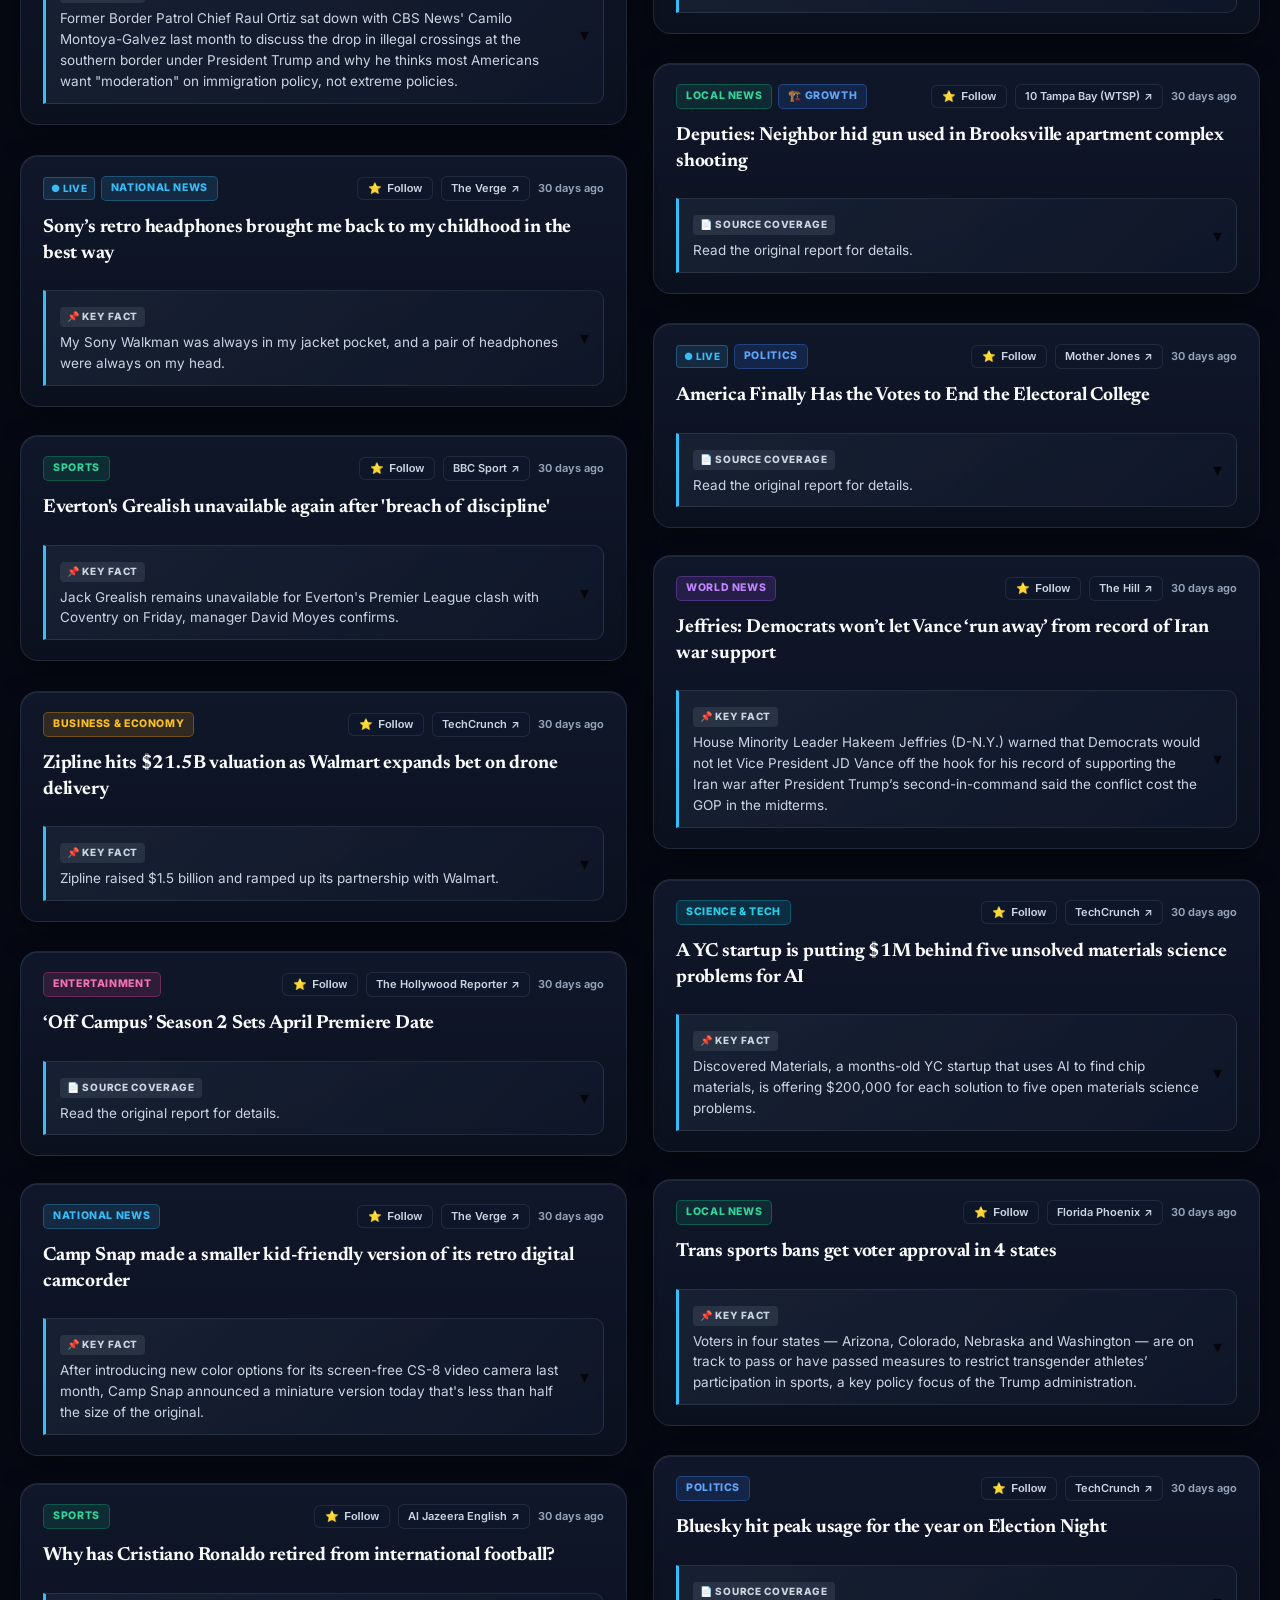
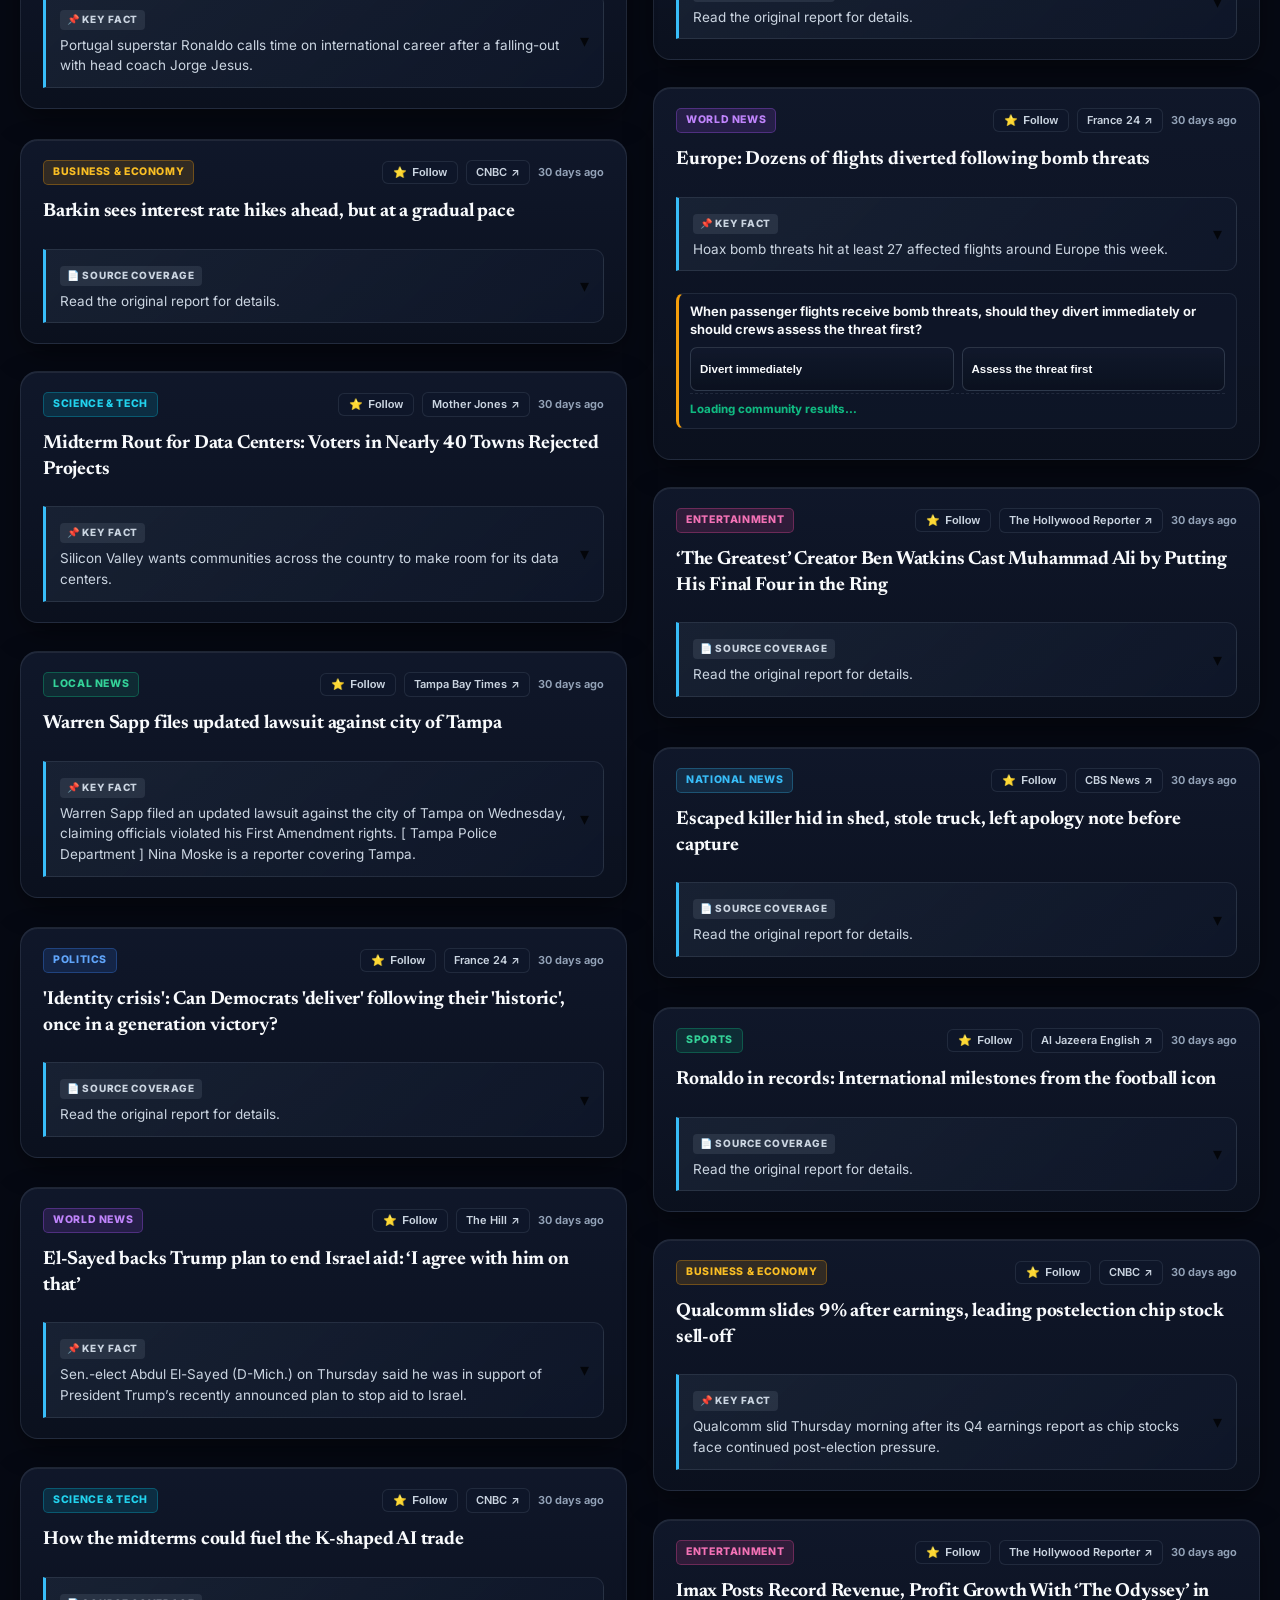
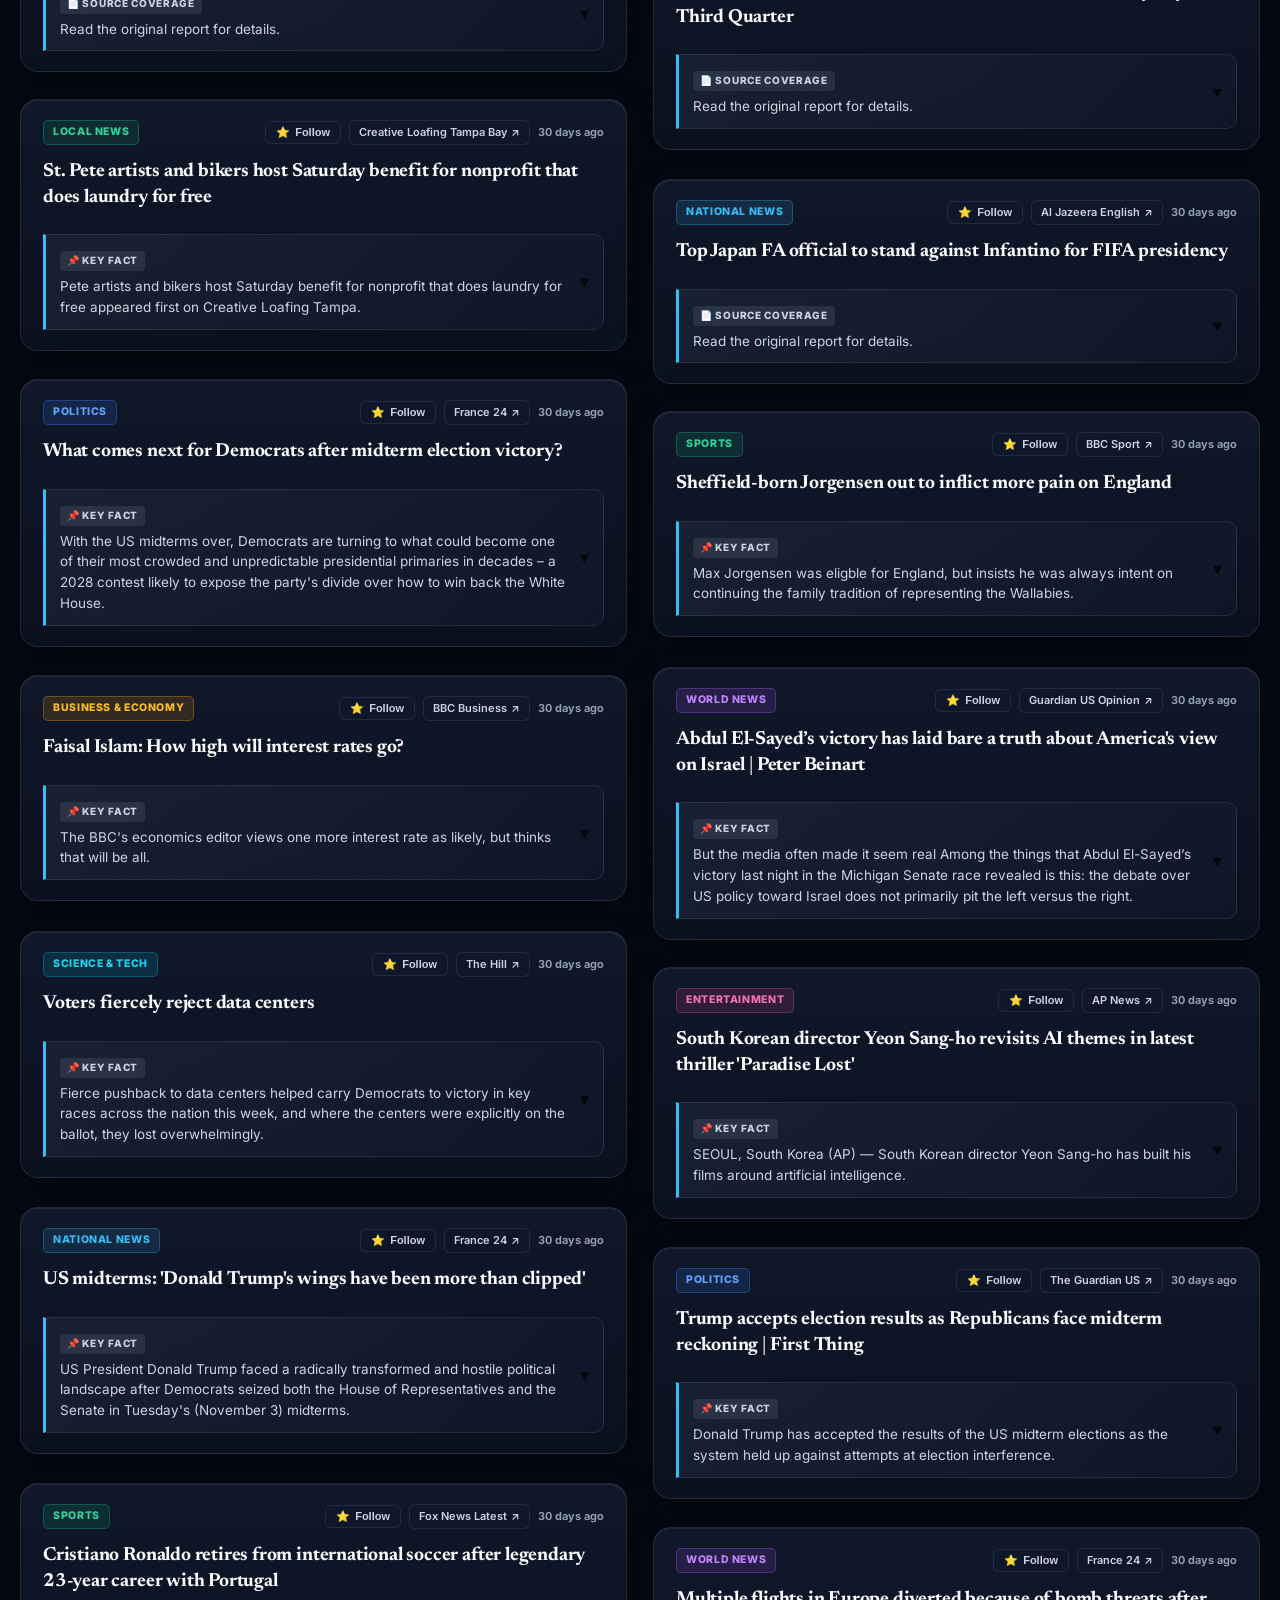
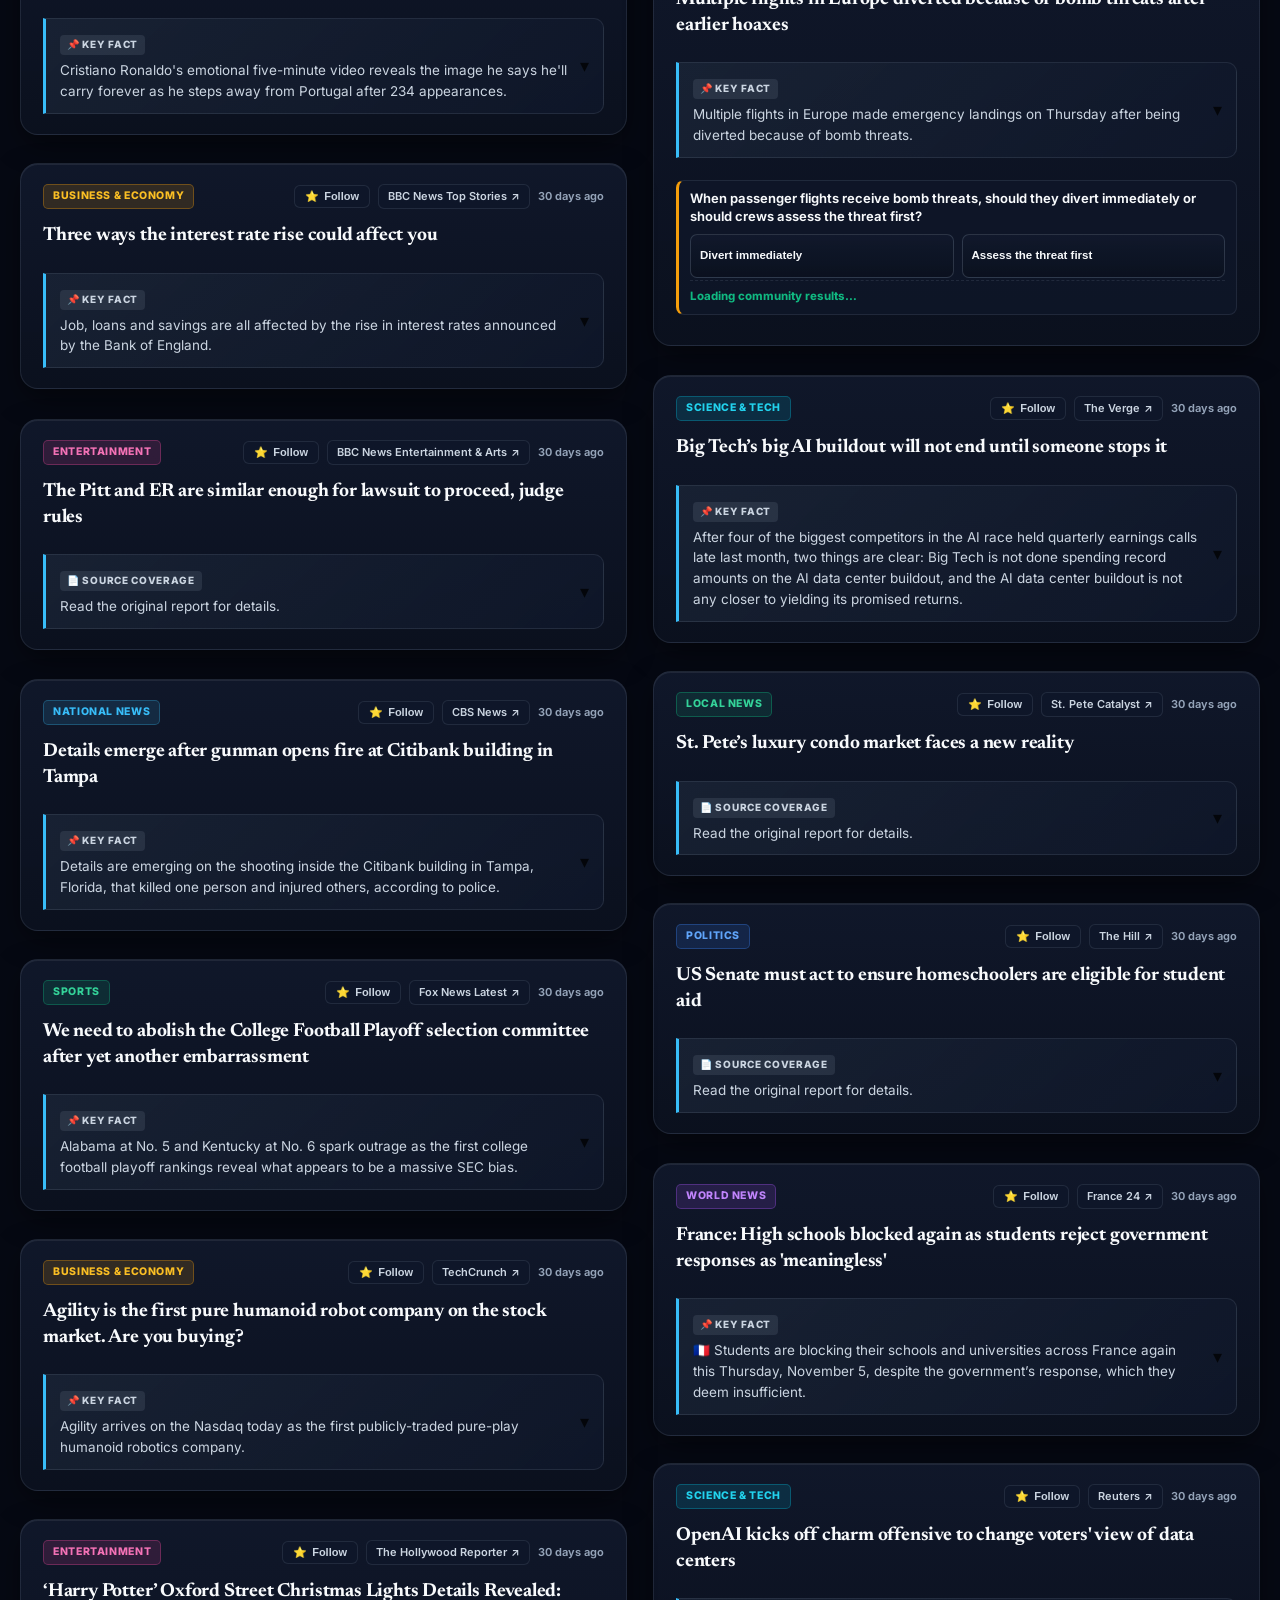
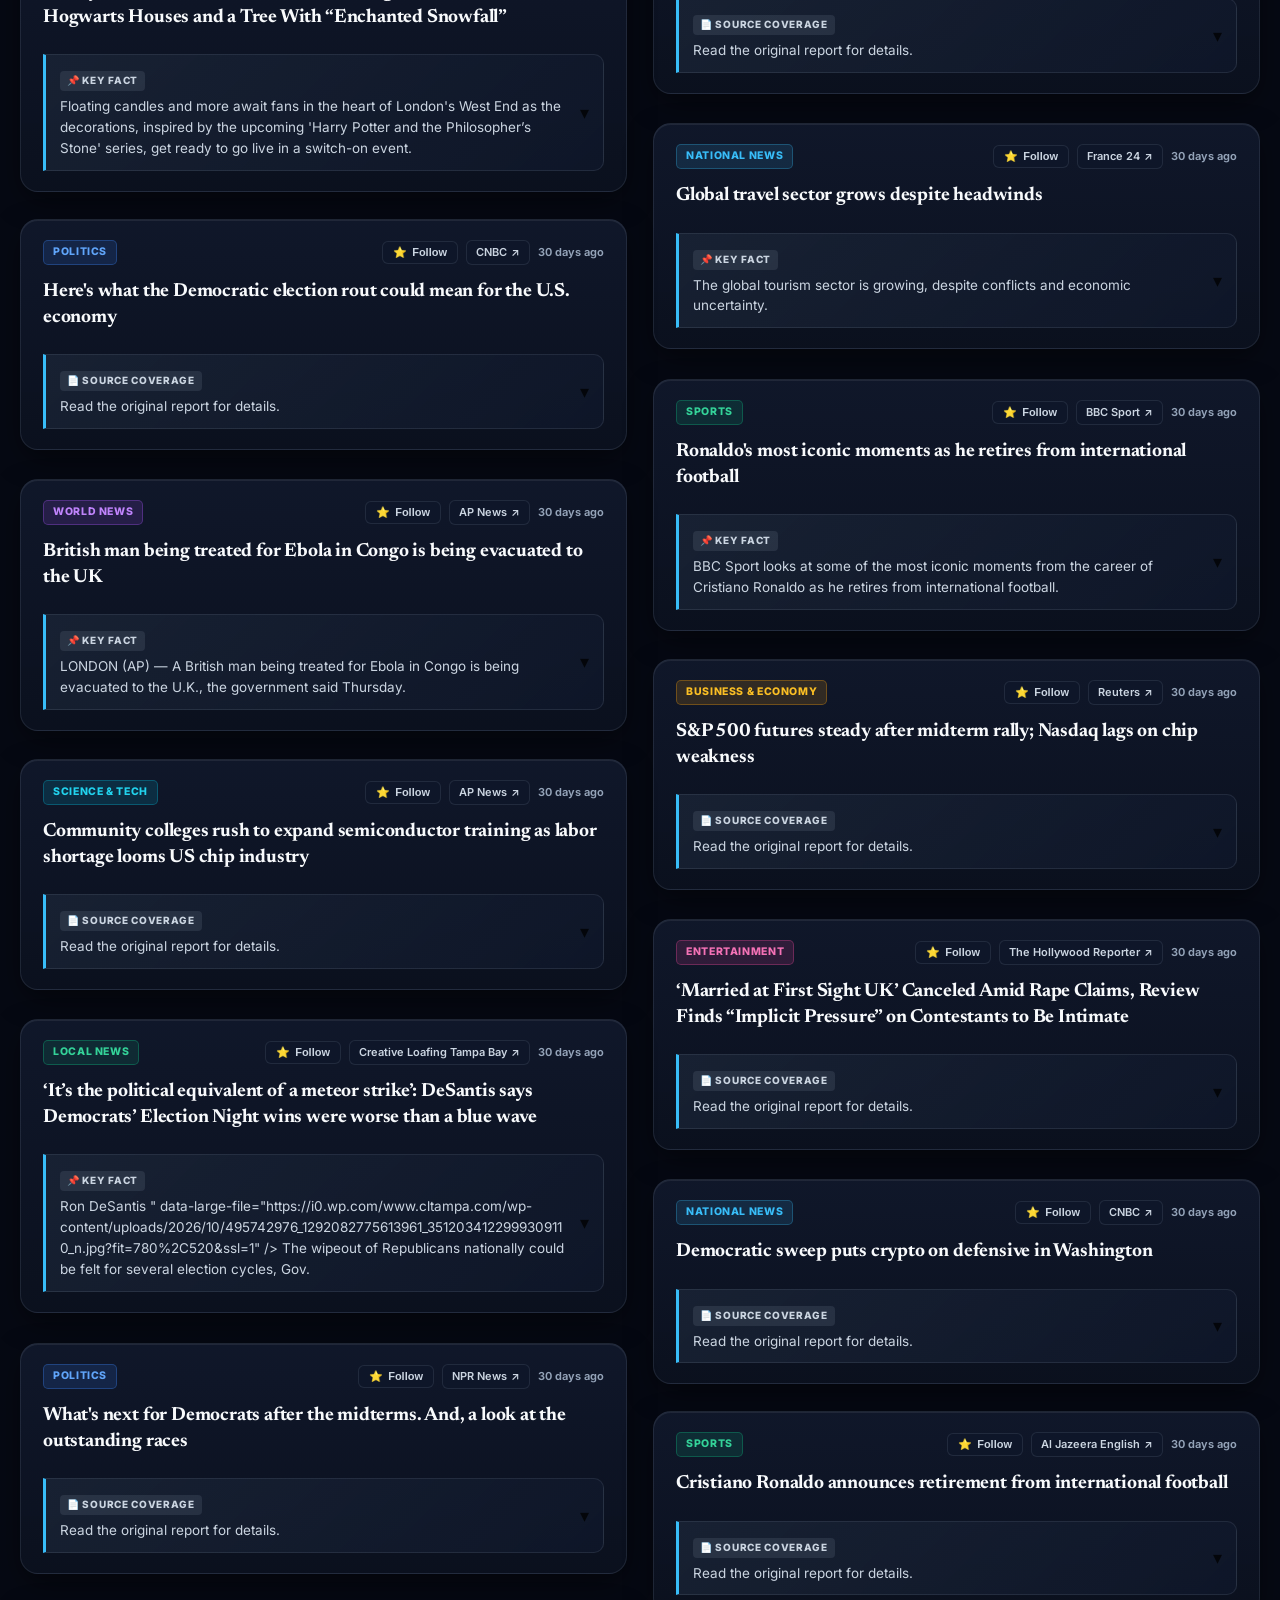
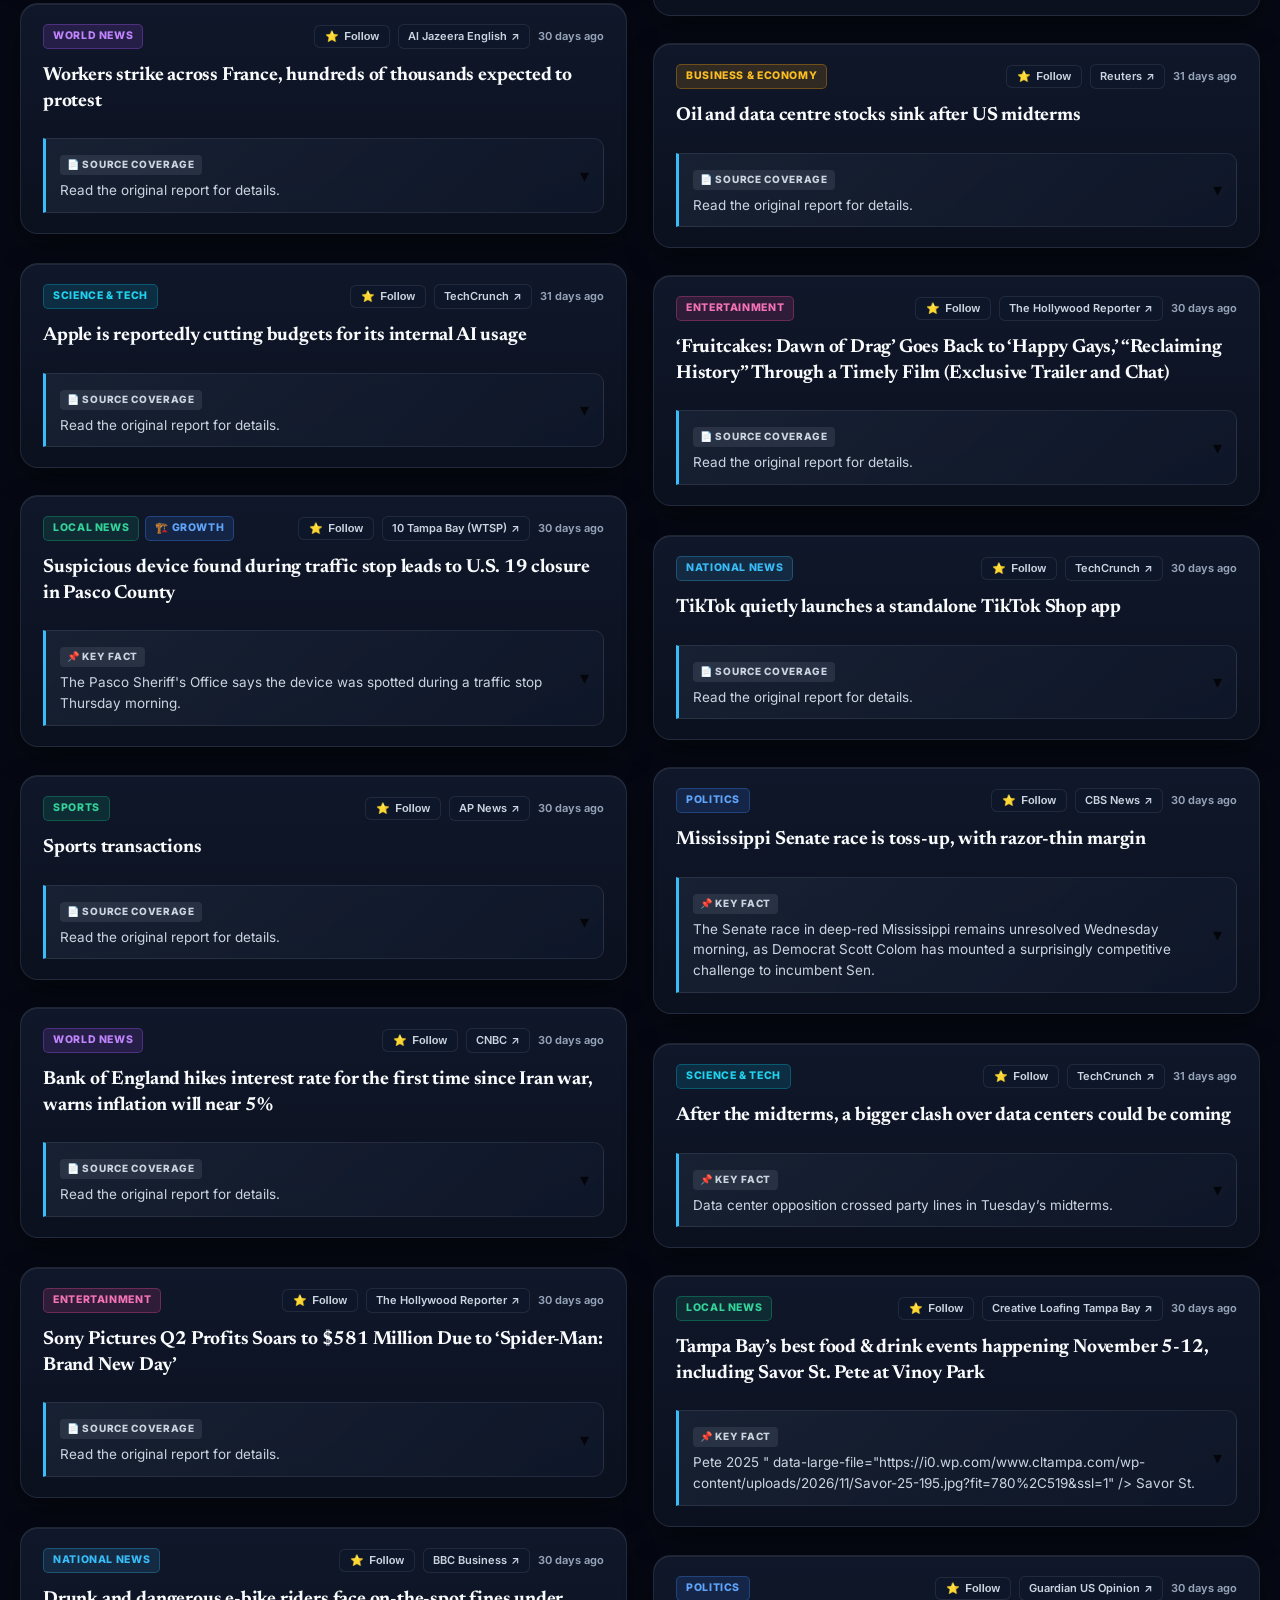
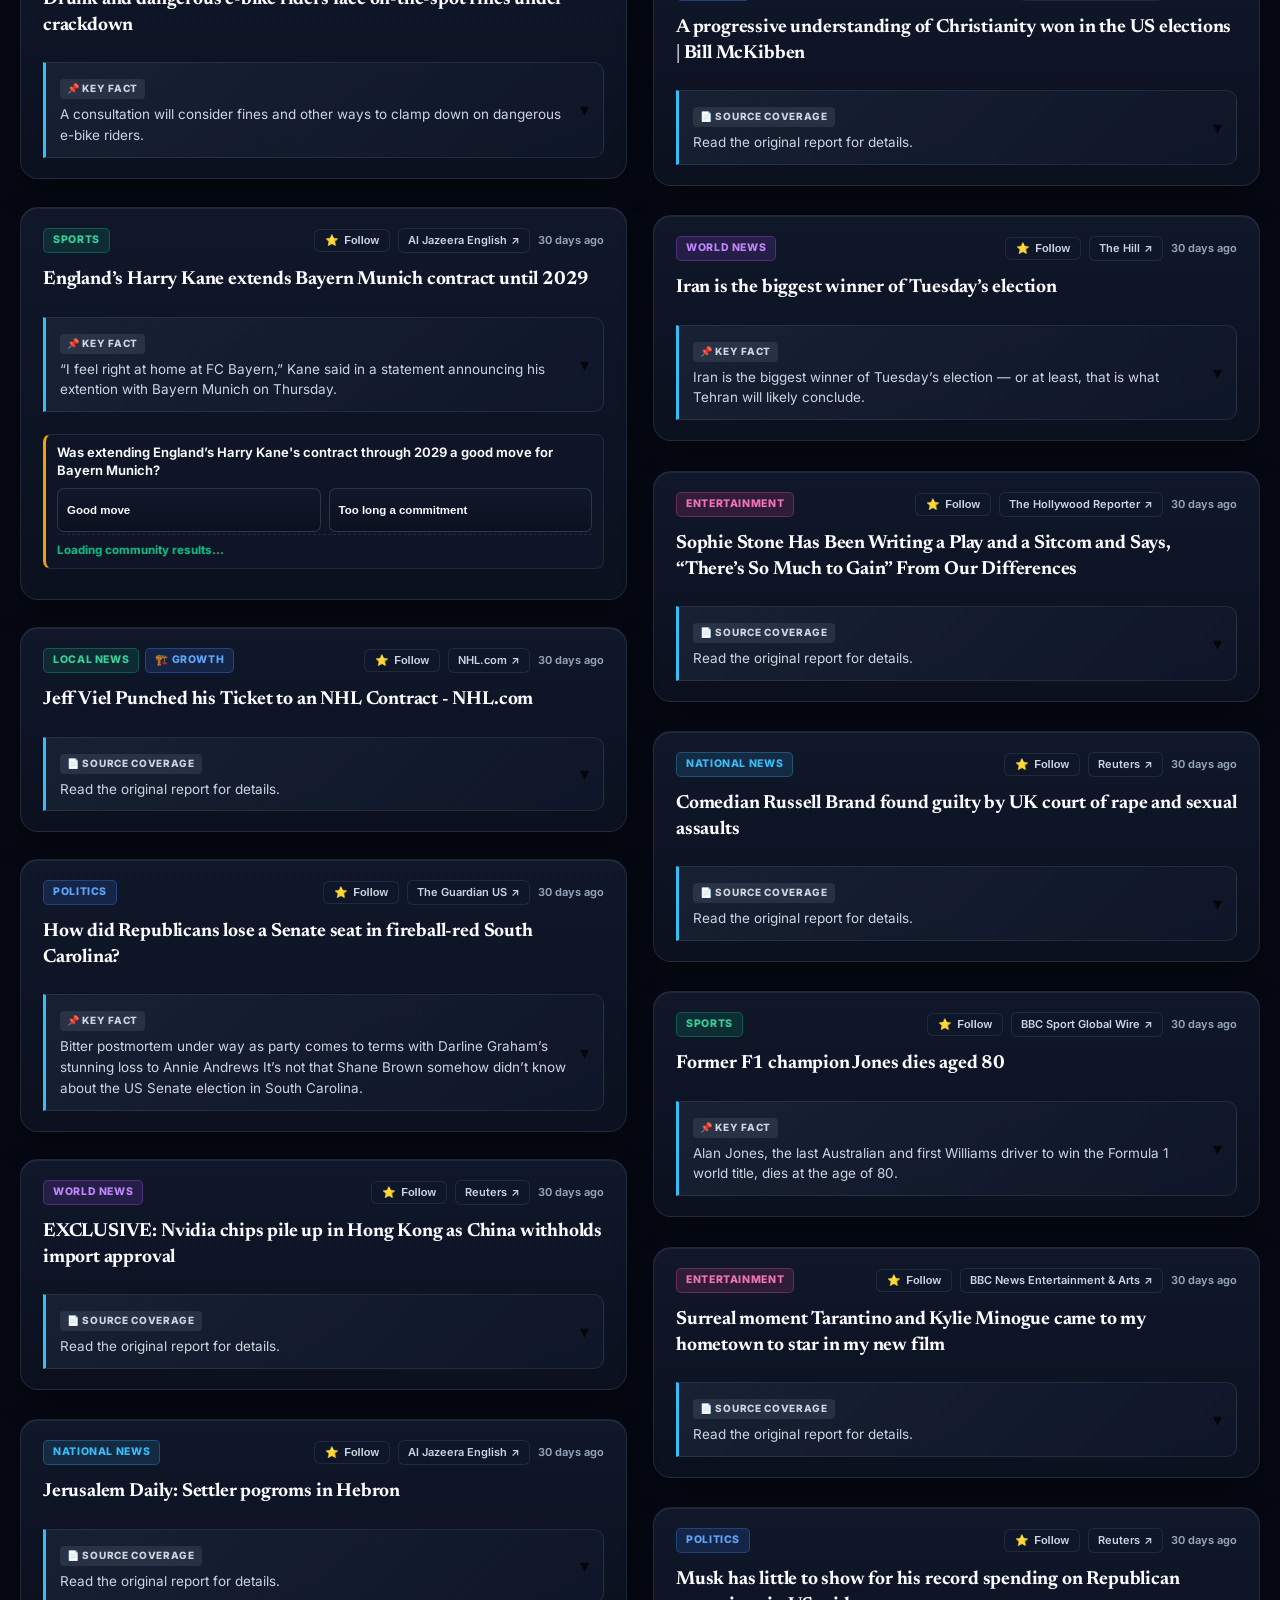
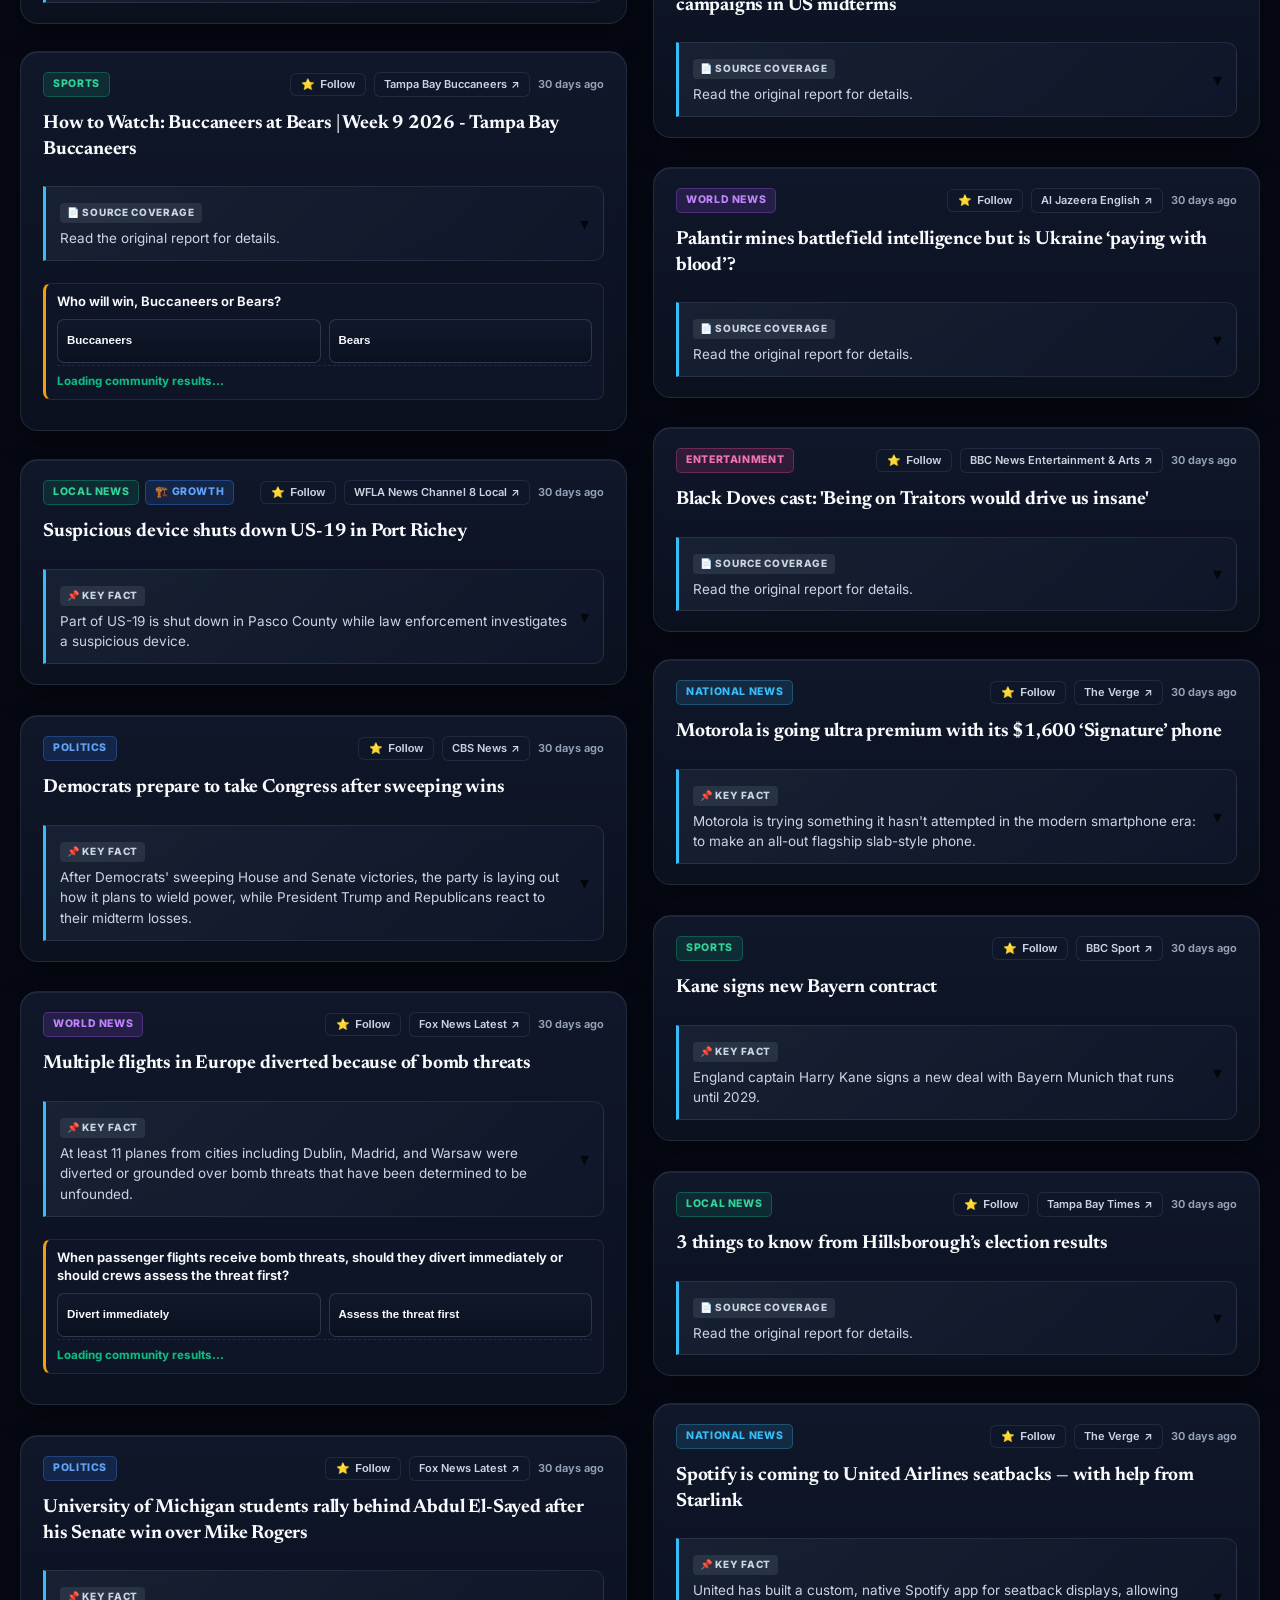
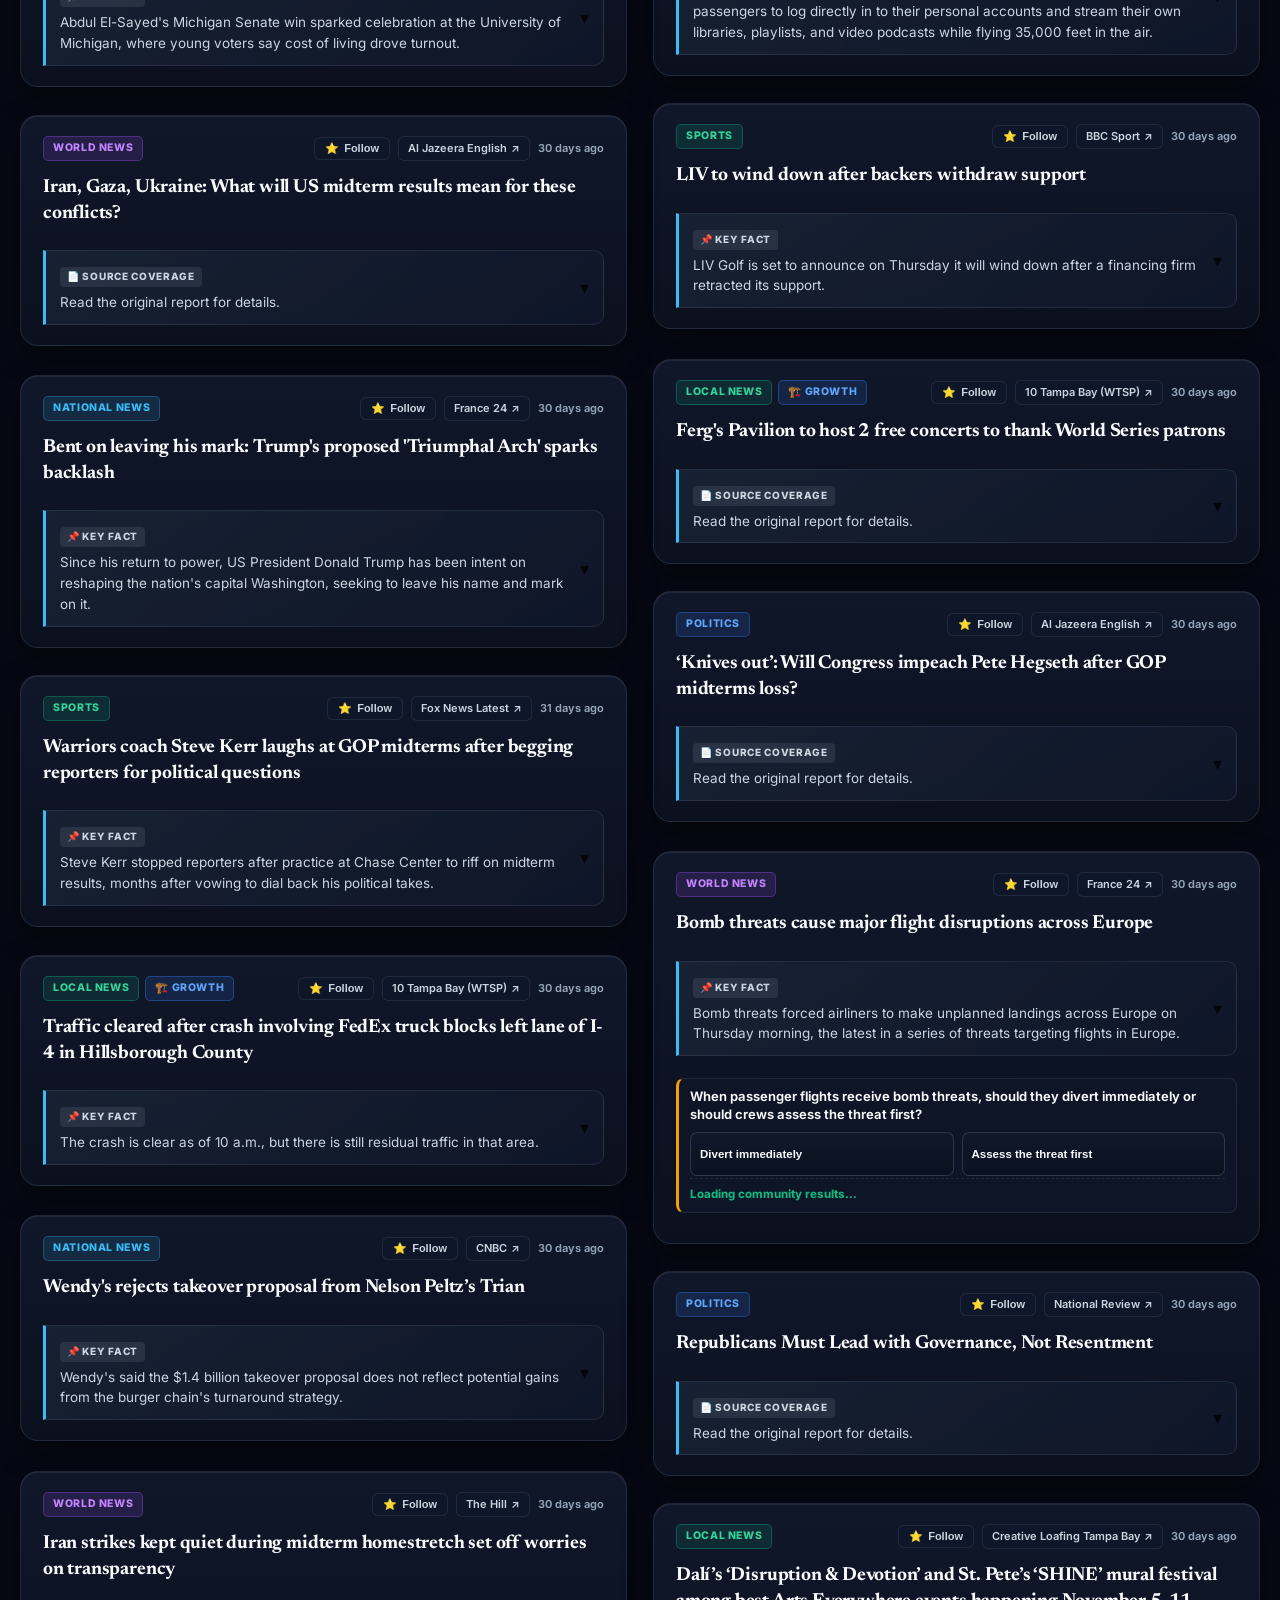
